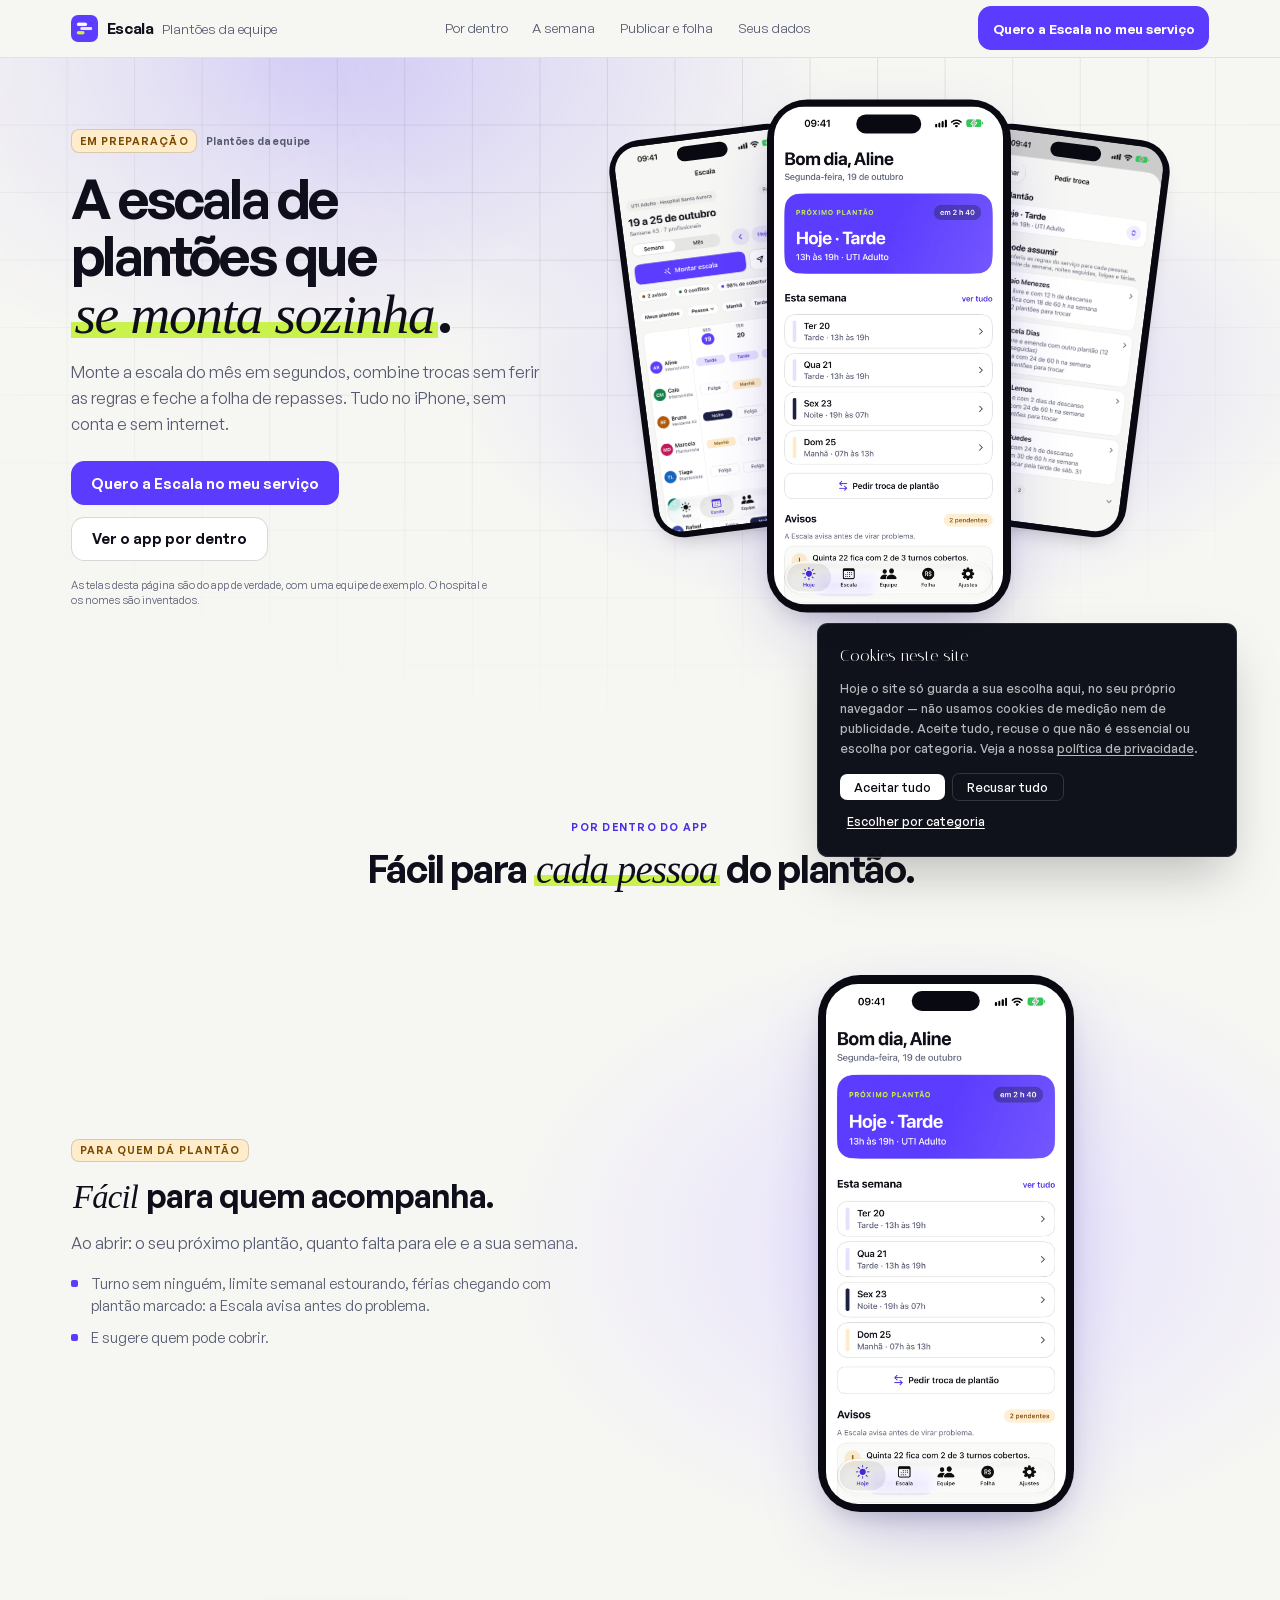
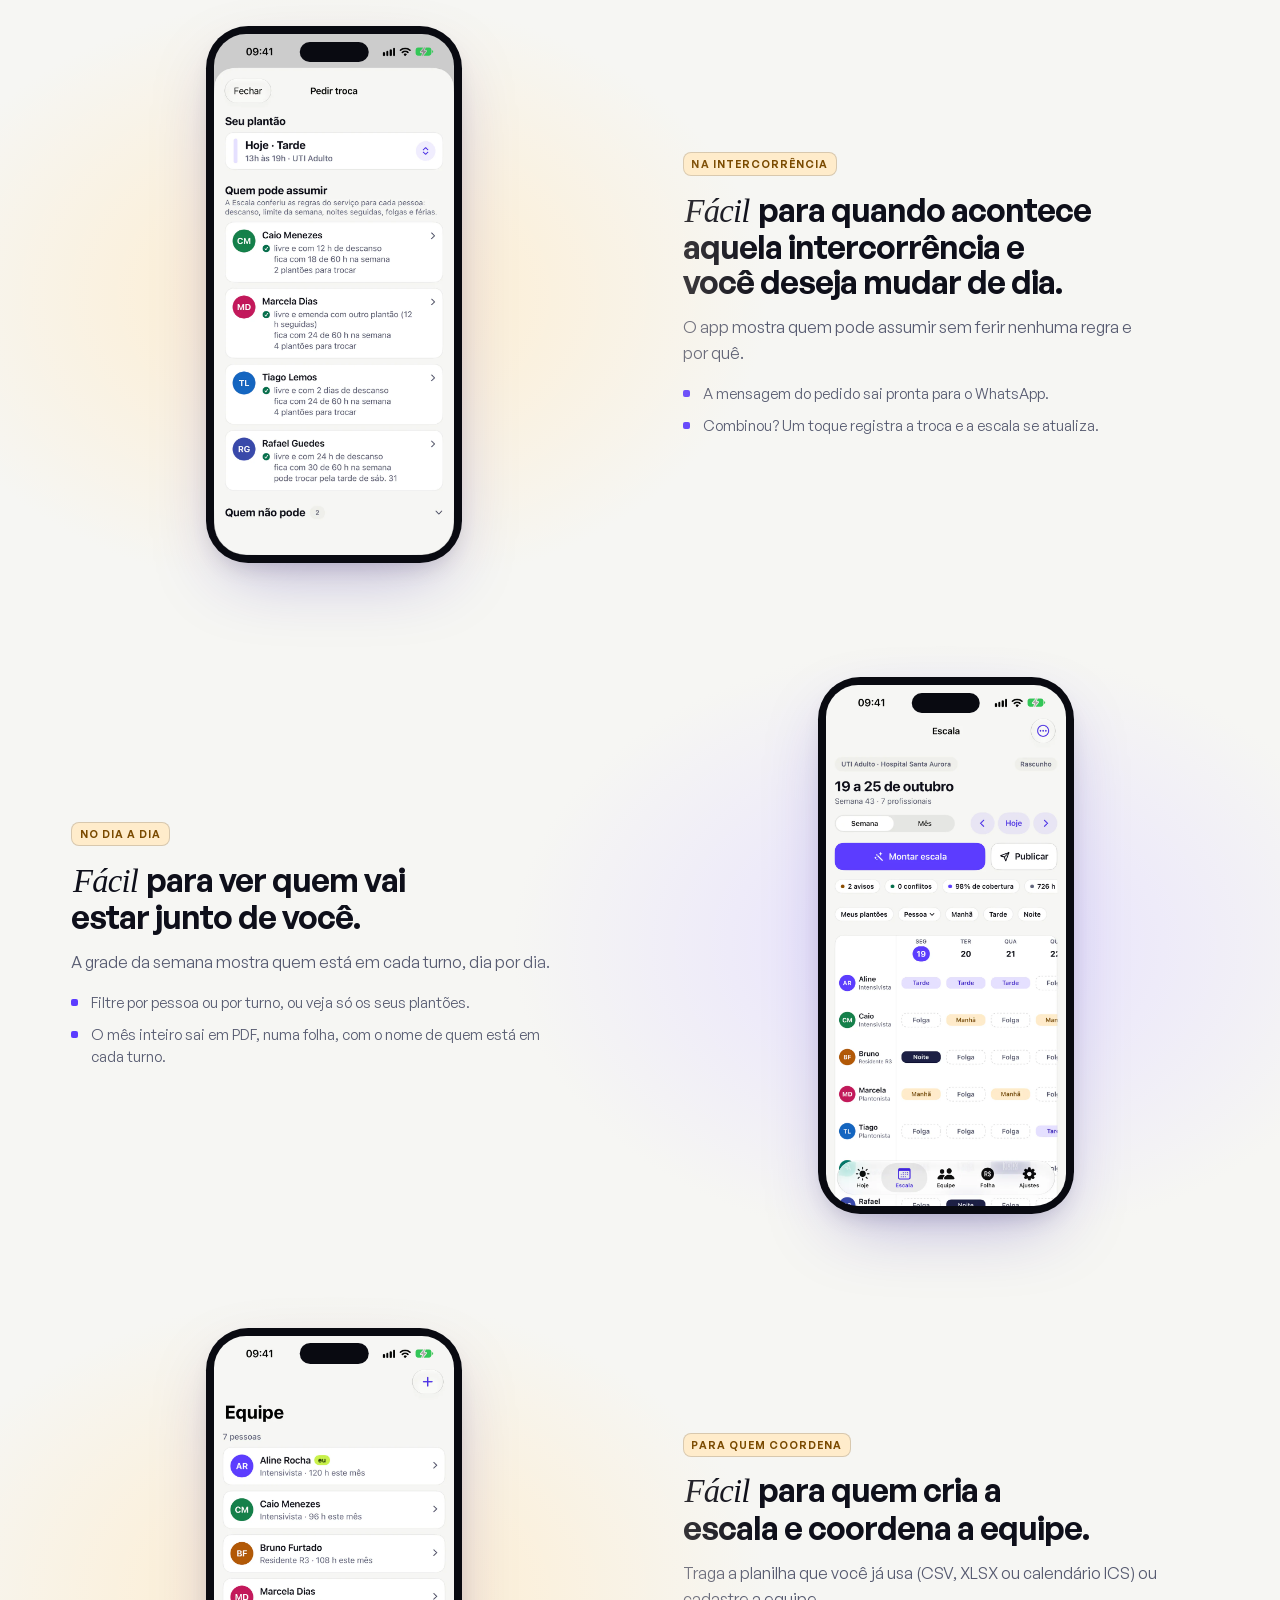
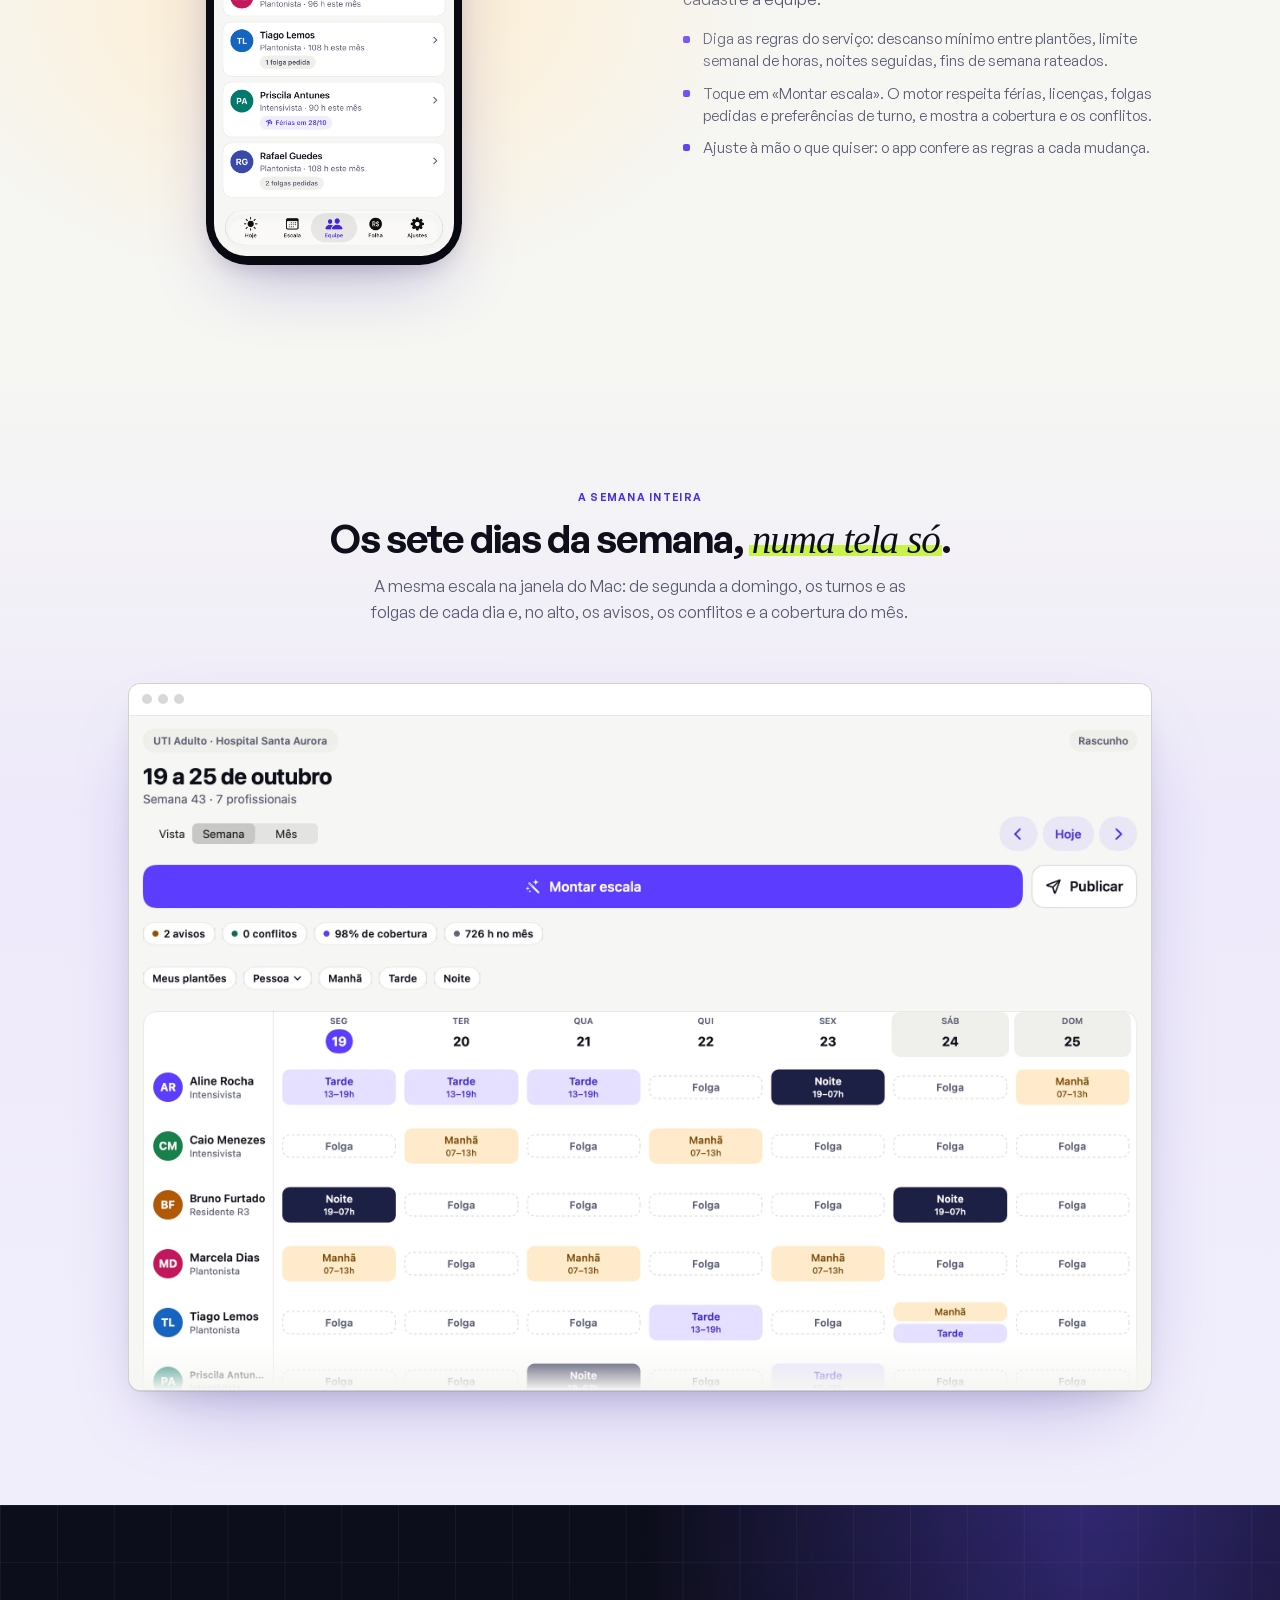
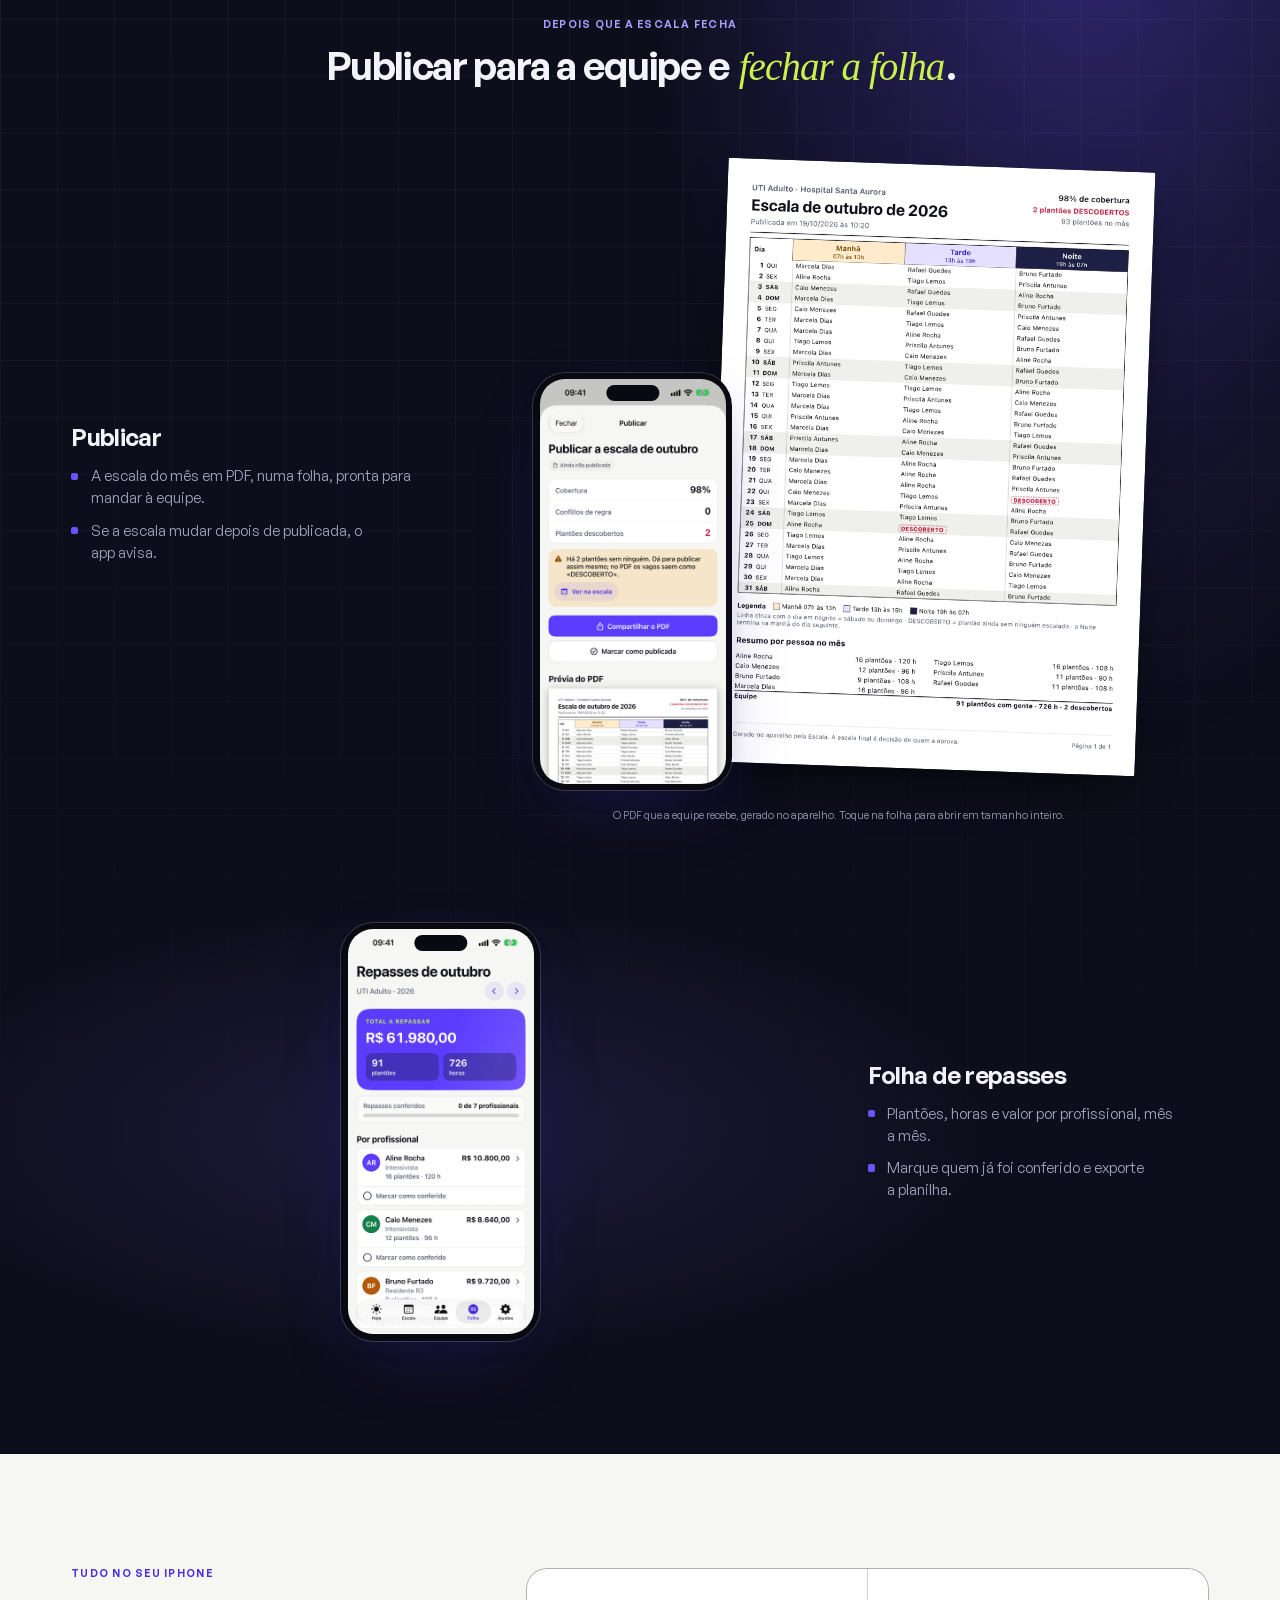
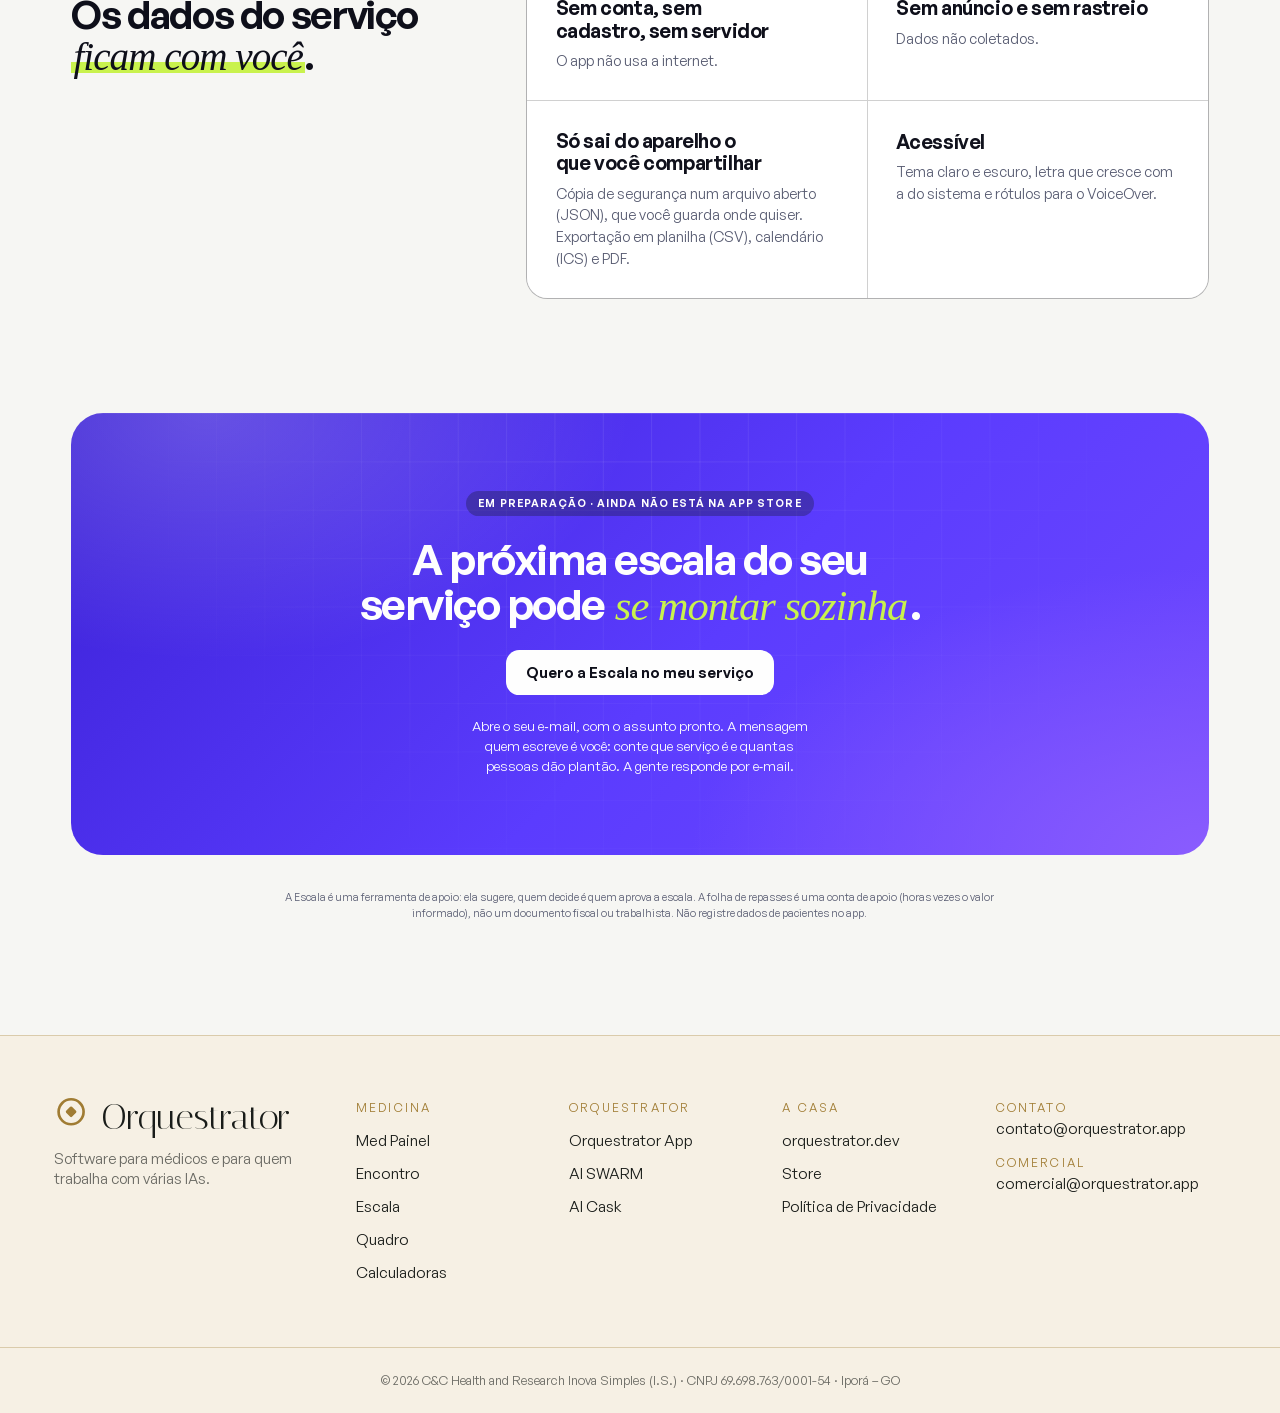
==== index.html @ 0754fa9b "Escala: o rodapé da casa sem o Studies (ordem do dono, 19/11) - O rodapé deste site é o da casa. Em " ====
<!DOCTYPE html><html lang="pt-BR"><head><meta charSet="utf-8"/><meta name="viewport" content="width=device-width, initial-scale=1"/><link rel="preload" href="/_next/static/media/002ad56b38a46c9f-s.p.0f59t7u8y6li6.woff2" as="font" crossorigin="" type="font/woff2"/><link rel="preload" href="/_next/static/media/015286201268d2a6-s.p.0l4wo6bqs1t08.woff2" as="font" crossorigin="" type="font/woff2"/><link rel="preload" href="/_next/static/media/016d87c0cc8b8e03-s.p.0frjw6rbwpb9q.woff2" as="font" crossorigin="" type="font/woff2"/><link rel="preload" href="/_next/static/media/019e33408574e34b-s.p.15c9-flx7omvj.woff2" as="font" crossorigin="" type="font/woff2"/><link rel="preload" href="/_next/static/media/02e550b4c497ffd7-s.p.0_0t1613pgxdo.woff2" as="font" crossorigin="" type="font/woff2"/><link rel="preload" href="/_next/static/media/0384cfd38b99ce4f-s.p.11c-kdd-h5mww.woff2" as="font" crossorigin="" type="font/woff2"/><link rel="preload" href="/_next/static/media/03c0db9b5a4c2c94-s.p.0zgs71~~du8hq.woff2" as="font" crossorigin="" type="font/woff2"/><link rel="preload" href="/_next/static/media/03d0e36c7236607b-s.p.0y95oh9lipnmo.woff2" as="font" crossorigin="" type="font/woff2"/><link rel="preload" href="/_next/static/media/059824b686cd8047-s.p.0s2ldow7b7h7s.woff2" as="font" crossorigin="" type="font/woff2"/><link rel="preload" href="/_next/static/media/0c70f68f8f8a0de0-s.p.16jhs1jc24tr1.woff2" as="font" crossorigin="" type="font/woff2"/><link rel="preload" href="/_next/static/media/114efd192faddb25-s.p.0w9ayaf69b0px.woff2" as="font" crossorigin="" type="font/woff2"/><link rel="preload" href="/_next/static/media/1615dd90058dd472-s.p.0ea7t3jcdhrxv.woff2" as="font" crossorigin="" type="font/woff2"/><link rel="preload" href="/_next/static/media/172c6d7f19452c54-s.p.0swyj9sqf7rvm.woff2" as="font" crossorigin="" type="font/woff2"/><link rel="preload" href="/_next/static/media/17641f5d78f6e900-s.p.13-kge8vfriao.woff2" as="font" crossorigin="" type="font/woff2"/><link rel="preload" href="/_next/static/media/186b494074a89ca8-s.p.0~j1_3a3olz91.woff2" as="font" crossorigin="" type="font/woff2"/><link rel="preload" href="/_next/static/media/18abe14d1590d8ea-s.p.15jy1f6j2cwxb.woff2" as="font" crossorigin="" type="font/woff2"/><link rel="preload" href="/_next/static/media/1903d20155caee42-s.p.078hb-~~~e4u..woff2" as="font" crossorigin="" type="font/woff2"/><link rel="preload" href="/_next/static/media/1943fced1587c24b-s.p.170n8mp7t~vga.woff2" as="font" crossorigin="" type="font/woff2"/><link rel="preload" href="/_next/static/media/1b48ef96a6c7a65c-s.p.0ktphb4l_lcfj.woff2" as="font" crossorigin="" type="font/woff2"/><link rel="preload" href="/_next/static/media/1b8def2d4a8da93e-s.p.0v_0_hk7e7~yp.woff2" as="font" crossorigin="" type="font/woff2"/><link rel="preload" href="/_next/static/media/1ccd044fc4a54a49-s.p.17-tgeuymqxh5.woff2" as="font" crossorigin="" type="font/woff2"/><link rel="preload" href="/_next/static/media/1db2ddb569d52191-s.p.03tbozdp~tgys.woff2" as="font" crossorigin="" type="font/woff2"/><link rel="preload" href="/_next/static/media/1e9d7fbc9ac005c3-s.p.0_dmq5q2vhnid.woff2" as="font" crossorigin="" type="font/woff2"/><link rel="preload" href="/_next/static/media/1f9dadf367424346-s.p.048mod9pcqvnw.woff2" as="font" crossorigin="" type="font/woff2"/><link rel="preload" href="/_next/static/media/2119272d4c96c9c9-s.p.0.lx5qgaer0ct.woff2" as="font" crossorigin="" type="font/woff2"/><link rel="preload" href="/_next/static/media/218f525e9b20ae3e-s.p.014ixqos2.ryc.woff2" as="font" crossorigin="" type="font/woff2"/><link rel="preload" href="/_next/static/media/22d2d81e68feff15-s.p.13j4rasgmsp6e.woff2" as="font" crossorigin="" type="font/woff2"/><link rel="preload" href="/_next/static/media/23c71eb8a6f6169d-s.p.0s.jkum2lcyjv.woff2" as="font" crossorigin="" type="font/woff2"/><link rel="preload" href="/_next/static/media/2571f6eeabbf3907-s.p.0psua3g_q0tf..woff2" as="font" crossorigin="" type="font/woff2"/><link rel="preload" href="/_next/static/media/2742bd55ed4b42b4-s.p.0j3-p-c4z58wc.woff2" as="font" crossorigin="" type="font/woff2"/><link rel="preload" href="/_next/static/media/2815314c7967c94e-s.p.00~guypj.h52f.woff2" as="font" crossorigin="" type="font/woff2"/><link rel="preload" href="/_next/static/media/290a98c49fc544b8-s.p.0szxdfj~32mno.woff2" as="font" crossorigin="" type="font/woff2"/><link rel="preload" href="/_next/static/media/29863229b98b5b0e-s.p.0d8pweo_c5uza.woff2" as="font" crossorigin="" type="font/woff2"/><link rel="preload" href="/_next/static/media/29ae915e262396fb-s.p.0dfw7s_2.owjv.woff2" as="font" crossorigin="" type="font/woff2"/><link rel="preload" href="/_next/static/media/2c053f3774869505-s.p.0-k1_d63lro6r.woff2" as="font" crossorigin="" type="font/woff2"/><link rel="preload" href="/_next/static/media/2e7ac61358eea525-s.p.00s5cagt6wc4q.woff2" as="font" crossorigin="" type="font/woff2"/><link rel="preload" href="/_next/static/media/30101e235752ba5c-s.p.0getib0pu_436.woff2" as="font" crossorigin="" type="font/woff2"/><link rel="preload" href="/_next/static/media/3042c2e1bf6e0b3a-s.p.06eu29w_zl6l..woff2" as="font" crossorigin="" type="font/woff2"/><link rel="preload" href="/_next/static/media/308b966a1f39dbd4-s.p.16cf3gg_auvqp.woff2" as="font" crossorigin="" type="font/woff2"/><link rel="preload" href="/_next/static/media/30b879d734f9dd8e-s.p.0-70ydyhqilor.woff2" as="font" crossorigin="" type="font/woff2"/><link rel="preload" href="/_next/static/media/30bfaf64d8064a6e-s.p.07~mune9gxpey.woff2" as="font" crossorigin="" type="font/woff2"/><link rel="preload" href="/_next/static/media/31bf168104181c41-s.p.08xoca~ukip3-.woff2" as="font" crossorigin="" type="font/woff2"/><link rel="preload" href="/_next/static/media/32bf47ff417e40e6-s.p.07zsh62m0mjal.woff2" as="font" crossorigin="" type="font/woff2"/><link rel="preload" href="/_next/static/media/32d3e9e57264ec6b-s.p.08ocvddxa0k3i.woff2" as="font" crossorigin="" type="font/woff2"/><link rel="preload" href="/_next/static/media/34eb8c341b30770d-s.p.0141frvn8id8e.woff2" as="font" crossorigin="" type="font/woff2"/><link rel="preload" href="/_next/static/media/38324df556f1cbfc-s.p.0xca240w8705d.woff2" as="font" crossorigin="" type="font/woff2"/><link rel="preload" href="/_next/static/media/38d3d755b469d320-s.p.0dk81a7t2l186.woff2" as="font" crossorigin="" type="font/woff2"/><link rel="preload" href="/_next/static/media/38f7094e78698b72-s.p.0m-s2861w5uc-.woff2" as="font" crossorigin="" type="font/woff2"/><link rel="preload" href="/_next/static/media/39b81b413540af58-s.p.0lekvco3k8ve0.woff2" as="font" crossorigin="" type="font/woff2"/><link rel="preload" href="/_next/static/media/39ea45b643d11126-s.p.0~r7ivmm2mcvg.woff2" as="font" crossorigin="" type="font/woff2"/><link rel="preload" href="/_next/static/media/3b002f1e24fde4fe-s.p.0znmwvtv.66iu.woff2" as="font" crossorigin="" type="font/woff2"/><link rel="preload" href="/_next/static/media/3b07cee987576037-s.p.0040bsbx8kml6.woff2" as="font" crossorigin="" type="font/woff2"/><link rel="preload" href="/_next/static/media/3b232dea2eef096a-s.p.13kc8y-cgzok5.woff2" as="font" crossorigin="" type="font/woff2"/><link rel="preload" href="/_next/static/media/3c1539a1e6471691-s.p.0tjgtdnznbyq9.woff2" as="font" crossorigin="" type="font/woff2"/><link rel="preload" href="/_next/static/media/3c796dc6494646dd-s.p.151y816.hctxg.woff2" as="font" crossorigin="" type="font/woff2"/><link rel="preload" href="/_next/static/media/3dc9d37f1e023b5c-s.p.107-ezm2kofo7.woff2" as="font" crossorigin="" type="font/woff2"/><link rel="preload" href="/_next/static/media/41f33cb677fa4a62-s.p.0~87j81d4ys0p.woff2" as="font" crossorigin="" type="font/woff2"/><link rel="preload" href="/_next/static/media/4206bf5f02e55e3e-s.p.02zyt0sou8-iy.woff2" as="font" crossorigin="" type="font/woff2"/><link rel="preload" href="/_next/static/media/4279f63cfb2374d8-s.p.0n4ljy-vbxs-e.woff2" as="font" crossorigin="" type="font/woff2"/><link rel="preload" href="/_next/static/media/43850f28247faf1b-s.p.0.dq458kqa84g.woff2" as="font" crossorigin="" type="font/woff2"/><link rel="preload" href="/_next/static/media/43ad679dc4361f92-s.p.00w2nfn2~ia6~.woff2" as="font" crossorigin="" type="font/woff2"/><link rel="preload" href="/_next/static/media/43d5378de42f63cc-s.p.0ycp3fi3jq_mm.woff2" as="font" crossorigin="" type="font/woff2"/><link rel="preload" href="/_next/static/media/43f91e7f4777335f-s.p.07g1tgvmg9ine.woff2" as="font" crossorigin="" type="font/woff2"/><link rel="preload" href="/_next/static/media/4493b6c988dcc597-s.p.0c~1~gyur2yps.woff2" as="font" crossorigin="" type="font/woff2"/><link rel="preload" href="/_next/static/media/44e19c97da992608-s.p.08o5va35zzzx9.woff2" as="font" crossorigin="" type="font/woff2"/><link rel="preload" href="/_next/static/media/454338c3bf4dc1e7-s.p.15viufso940v~.woff2" as="font" crossorigin="" type="font/woff2"/><link rel="preload" href="/_next/static/media/45f9fd801a720905-s.p.125sq2q5i56h8.woff2" as="font" crossorigin="" type="font/woff2"/><link rel="preload" href="/_next/static/media/4645ea835cc3f7b8-s.p.0dj1my6ttu8ty.woff2" as="font" crossorigin="" type="font/woff2"/><link rel="preload" href="/_next/static/media/47ca01105d385403-s.p.0km24i32.m7pj.woff2" as="font" crossorigin="" type="font/woff2"/><link rel="preload" href="/_next/static/media/4c0a3785cb91fe1f-s.p.0_q~3l0e8crkw.woff2" as="font" crossorigin="" type="font/woff2"/><link rel="preload" href="/_next/static/media/4cb1a9cead03db1c-s.p.0x353o575c_g7.woff2" as="font" crossorigin="" type="font/woff2"/><link rel="preload" href="/_next/static/media/4d8ac7b813979ef2-s.p.0kbhptd9vy1vd.woff2" as="font" crossorigin="" type="font/woff2"/><link rel="preload" href="/_next/static/media/4e82145fb9ff7a17-s.p.117v.dfrhv3ja.woff2" as="font" crossorigin="" type="font/woff2"/><link rel="preload" href="/_next/static/media/4e912a91d27e9498-s.p.0ls885o9_eck6.woff2" as="font" crossorigin="" type="font/woff2"/><link rel="preload" href="/_next/static/media/4eae29a803afd31c-s.p.02gd0ifb6qu1w.woff2" as="font" crossorigin="" type="font/woff2"/><link rel="preload" href="/_next/static/media/5053fba55258321d-s.p.10w.ec_utoj...woff2" as="font" crossorigin="" type="font/woff2"/><link rel="preload" href="/_next/static/media/519e956447734572-s.p.0kk_zpcilsxyr.woff2" as="font" crossorigin="" type="font/woff2"/><link rel="preload" href="/_next/static/media/53f4e35201f5bdba-s.p.0o1qmyj6lhw3s.woff2" as="font" crossorigin="" type="font/woff2"/><link rel="preload" href="/_next/static/media/5429c782079d5828-s.p.10.2gwamig1em.woff2" as="font" crossorigin="" type="font/woff2"/><link rel="preload" href="/_next/static/media/554d7ece9eb1d626-s.p.00ejiy3h0vnz5.woff2" as="font" crossorigin="" type="font/woff2"/><link rel="preload" href="/_next/static/media/55cbd646e20d5a4a-s.p.15hfhpk_yvi1x.woff2" as="font" crossorigin="" type="font/woff2"/><link rel="preload" href="/_next/static/media/56551c7972e3e6a7-s.p.0zokh0ffjfu2f.woff2" as="font" crossorigin="" type="font/woff2"/><link rel="preload" href="/_next/static/media/56977a4d4a99d277-s.p.0b.5jf1w2i6u8.woff2" as="font" crossorigin="" type="font/woff2"/><link rel="preload" href="/_next/static/media/56a6a3a116f6044c-s.p.0b~jmhrk-t0dt.woff2" as="font" crossorigin="" type="font/woff2"/><link rel="preload" href="/_next/static/media/56d1203728e99c8c-s.p.03a5wbj4l-22~.woff2" as="font" crossorigin="" type="font/woff2"/><link rel="preload" href="/_next/static/media/573d0623a59073f8-s.p.0sm~vsuif1.ws.woff2" as="font" crossorigin="" type="font/woff2"/><link rel="preload" href="/_next/static/media/584427a24da92ff9-s.p.03eiudkl6d4sf.woff2" as="font" crossorigin="" type="font/woff2"/><link rel="preload" href="/_next/static/media/5895cc5c1f4e395e-s.p.07tgn0eirg0af.woff2" as="font" crossorigin="" type="font/woff2"/><link rel="preload" href="/_next/static/media/594db5398266c67b-s.p.0qllyycmz3o74.woff2" as="font" crossorigin="" type="font/woff2"/><link rel="preload" href="/_next/static/media/595cb9f999fd773e-s.p.17j6a5pcm30ju.woff2" as="font" crossorigin="" type="font/woff2"/><link rel="preload" href="/_next/static/media/5b1c5a78a9c69923-s.p.15vj~o235.y3w.woff2" as="font" crossorigin="" type="font/woff2"/><link rel="preload" href="/_next/static/media/5bb627cdef88be70-s.p.15ky-5d4rx_85.woff2" as="font" crossorigin="" type="font/woff2"/><link rel="preload" href="/_next/static/media/5bc7a4f67b3b2417-s.p.08gyw9lf3jv.m.woff2" as="font" crossorigin="" type="font/woff2"/><link rel="preload" href="/_next/static/media/5c758e5c750963c1-s.p.13pulpd9wfii8.woff2" as="font" crossorigin="" type="font/woff2"/><link rel="preload" href="/_next/static/media/5c871332aed31bd4-s.p.0p2pjvz522bdc.woff2" as="font" crossorigin="" type="font/woff2"/><link rel="preload" href="/_next/static/media/5e4a79e78aa24b35-s.p.00lgwjqpsw5qx.woff2" as="font" crossorigin="" type="font/woff2"/><link rel="preload" href="/_next/static/media/5f2b8d2cb6088495-s.p.0.zddlow_b4mp.woff2" as="font" crossorigin="" type="font/woff2"/><link rel="preload" href="/_next/static/media/60fe495e93dd70e7-s.p.0b~8x75cm5mi~.woff2" as="font" crossorigin="" type="font/woff2"/><link rel="preload" href="/_next/static/media/6137b8a2a496944a-s.p.13ihouf9v..im.woff2" as="font" crossorigin="" type="font/woff2"/><link rel="preload" href="/_next/static/media/61739b1ce8f94749-s.p.105i-jz_sd0mu.woff2" as="font" crossorigin="" type="font/woff2"/><link rel="preload" href="/_next/static/media/619a2aaac2940701-s.p.0u_141k9520vr.woff2" as="font" crossorigin="" type="font/woff2"/><link rel="preload" href="/_next/static/media/62ff0afd35a51bd1-s.p.171jypacl9_2z.woff2" as="font" crossorigin="" type="font/woff2"/><link rel="preload" href="/_next/static/media/67b0565306d038f3-s.p.0ueiet29ajv6-.woff2" as="font" crossorigin="" type="font/woff2"/><link rel="preload" href="/_next/static/media/682cecb713d2fe79-s.p.0g5kq4_xlqyok.woff2" as="font" crossorigin="" type="font/woff2"/><link rel="preload" href="/_next/static/media/68eb6f6c399b0b08-s.p.0r8hjc~6p2.4n.woff2" as="font" crossorigin="" type="font/woff2"/><link rel="preload" href="/_next/static/media/6b3aea2fa3398619-s.p.0c9nvt9pw6tt4.woff2" as="font" crossorigin="" type="font/woff2"/><link rel="preload" href="/_next/static/media/6ca79aeb6fa5fa85-s.p.09z507-q77.s0.woff2" as="font" crossorigin="" type="font/woff2"/><link rel="preload" href="/_next/static/media/6ccf63dfa134ca34-s.p.0v44440.p30jb.woff2" as="font" crossorigin="" type="font/woff2"/><link rel="preload" href="/_next/static/media/6d834a25593dfa0d-s.p.17shrdmo9rw42.woff2" as="font" crossorigin="" type="font/woff2"/><link rel="preload" href="/_next/static/media/6ee9f0874781a17d-s.p.0fv0_aq1el2ca.woff2" as="font" crossorigin="" type="font/woff2"/><link rel="preload" href="/_next/static/media/7444726f3b492558-s.p.15n2emcfmw3rn.woff2" as="font" crossorigin="" type="font/woff2"/><link rel="preload" href="/_next/static/media/747f555f231561f1-s.p.0sa0zhj6ohpfm.woff2" as="font" crossorigin="" type="font/woff2"/><link rel="preload" href="/_next/static/media/7548fa1ad5faf4f7-s.p.0_.qk4ucm0ow2.woff2" as="font" crossorigin="" type="font/woff2"/><link rel="preload" href="/_next/static/media/762207642c1d657a-s.p.0y01noaew7tbm.woff2" as="font" crossorigin="" type="font/woff2"/><link rel="preload" href="/_next/static/media/7693c8cb3d733a96-s.p.13~1_21-x6uyg.woff2" as="font" crossorigin="" type="font/woff2"/><link rel="preload" href="/_next/static/media/7aedd79ca8c378f4-s.p.07yp.kyz719u0.woff2" as="font" crossorigin="" type="font/woff2"/><link rel="preload" href="/_next/static/media/7b323863dddd6dc5-s.p.0zmyw7ljxp4.u.woff2" as="font" crossorigin="" type="font/woff2"/><link rel="preload" href="/_next/static/media/7c390261414bb517-s.p.17wykb8p3fifa.woff2" as="font" crossorigin="" type="font/woff2"/><link rel="preload" href="/_next/static/media/7c8d94052edc7e71-s.p.0-2-ft_iqd0.0.woff2" as="font" crossorigin="" type="font/woff2"/><link rel="preload" href="/_next/static/media/7cf39da9896e5c8d-s.p.0fsp~440s8ncr.woff2" as="font" crossorigin="" type="font/woff2"/><link rel="preload" href="/_next/static/media/7ed47ed649891e2e-s.p.0mvo83r2xralf.woff2" as="font" crossorigin="" type="font/woff2"/><link rel="preload" href="/_next/static/media/805d6fde63be0378-s.p.0ghlq-xfo_zip.woff2" as="font" crossorigin="" type="font/woff2"/><link rel="preload" href="/_next/static/media/807f09ca03095886-s.p.0s9wbztz6le.n.woff2" as="font" crossorigin="" type="font/woff2"/><link rel="preload" href="/_next/static/media/81a4da8324502a54-s.p.0ut9jyf52w02r.woff2" as="font" crossorigin="" type="font/woff2"/><link rel="preload" href="/_next/static/media/82375b7342c373c4-s.p.0nc5x~sv0iiu1.woff2" as="font" crossorigin="" type="font/woff2"/><link rel="preload" href="/_next/static/media/82b8313c478753e1-s.p.0~x7aduboe87z.woff2" as="font" crossorigin="" type="font/woff2"/><link rel="preload" href="/_next/static/media/842d8ef63e76c168-s.p.0xyj--jksc19h.woff2" as="font" crossorigin="" type="font/woff2"/><link rel="preload" href="/_next/static/media/857ba7bde8bb813f-s.p.0hyjfc2~j3b_i.woff2" as="font" crossorigin="" type="font/woff2"/><link rel="preload" href="/_next/static/media/8631d000b434d536-s.p.0g4x6naic.t3x.woff2" as="font" crossorigin="" type="font/woff2"/><link rel="preload" href="/_next/static/media/870c91f2f7376843-s.p.0zswqusyc6vmq.woff2" as="font" crossorigin="" type="font/woff2"/><link rel="preload" href="/_next/static/media/8732c4c7086bd053-s.p.0jui29e2uqukt.woff2" as="font" crossorigin="" type="font/woff2"/><link rel="preload" href="/_next/static/media/874e051354b1278f-s.p.11b4qsta1mttj.woff2" as="font" crossorigin="" type="font/woff2"/><link rel="preload" href="/_next/static/media/87587daa7ddd0937-s.p.0peymdldxj2w6.woff2" as="font" crossorigin="" type="font/woff2"/><link rel="preload" href="/_next/static/media/89bcdbd88deb22d8-s.p.0g1s6hi2poy-g.woff2" as="font" crossorigin="" type="font/woff2"/><link rel="preload" href="/_next/static/media/8a93e5ea57c0b850-s.p.0gbtc2fzfbvh5.woff2" as="font" crossorigin="" type="font/woff2"/><link rel="preload" href="/_next/static/media/8add48c9e26b96e0-s.p.0aeb6fau06trx.woff2" as="font" crossorigin="" type="font/woff2"/><link rel="preload" href="/_next/static/media/8b896a3b1d451881-s.p.12bog3sx.r6gz.woff2" as="font" crossorigin="" type="font/woff2"/><link rel="preload" href="/_next/static/media/8d85211ead46f024-s.p.0q4u8osz3sx63.woff2" as="font" crossorigin="" type="font/woff2"/><link rel="preload" href="/_next/static/media/8e3ffa9f57182f51-s.p.0qdmne3sg1d0w.woff2" as="font" crossorigin="" type="font/woff2"/><link rel="preload" href="/_next/static/media/90d33ae700474423-s.p.13ya6goi-a2ah.woff2" as="font" crossorigin="" type="font/woff2"/><link rel="preload" href="/_next/static/media/92582803f0a88444-s.p.15-fchnicn4xz.woff2" as="font" crossorigin="" type="font/woff2"/><link rel="preload" href="/_next/static/media/92b80bd9a9d53a69-s.p.16500~_rqnaut.woff2" as="font" crossorigin="" type="font/woff2"/><link rel="preload" href="/_next/static/media/9356059034c240cf-s.p.0.-t~ko24zgh3.woff2" as="font" crossorigin="" type="font/woff2"/><link rel="preload" href="/_next/static/media/9426f7288a7de5a1-s.p.12v81o_1pqu-4.woff2" as="font" crossorigin="" type="font/woff2"/><link rel="preload" href="/_next/static/media/9476014bfb55e021-s.p.04bgm3p-ryneg.woff2" as="font" crossorigin="" type="font/woff2"/><link rel="preload" href="/_next/static/media/94e088df2ff61238-s.p.0rdu4umunrsy_.woff2" as="font" crossorigin="" type="font/woff2"/><link rel="preload" href="/_next/static/media/96034c0eaf2cddc2-s.p.0wm7u274t9u_p.woff2" as="font" crossorigin="" type="font/woff2"/><link rel="preload" href="/_next/static/media/96ea6250e38975ad-s.p.14k_aipd85-ca.woff2" as="font" crossorigin="" type="font/woff2"/><link rel="preload" href="/_next/static/media/97d0d01438052dfd-s.p.0mh9c6~x-alo2.woff2" as="font" crossorigin="" type="font/woff2"/><link rel="preload" href="/_next/static/media/980bafb7a1f18579-s.p.0fwfq.j12atfh.woff2" as="font" crossorigin="" type="font/woff2"/><link rel="preload" href="/_next/static/media/99d29ce3d1628b3b-s.p.12pyb.cw.6gcl.woff2" as="font" crossorigin="" type="font/woff2"/><link rel="preload" href="/_next/static/media/9a3da6489e9fb4a5-s.p.0z4jb0ujxvgof.woff2" as="font" crossorigin="" type="font/woff2"/><link rel="preload" href="/_next/static/media/9a8e98b8a06c04db-s.p.0xmatv2-8~-bm.woff2" as="font" crossorigin="" type="font/woff2"/><link rel="preload" href="/_next/static/media/9a9481c74b617d1a-s.p.0m.m~3_4.s.xx.woff2" as="font" crossorigin="" type="font/woff2"/><link rel="preload" href="/_next/static/media/9b61d96fc8cc3543-s.p.13nb3l48r0h~w.woff2" as="font" crossorigin="" type="font/woff2"/><link rel="preload" href="/_next/static/media/9b677464a43784ab-s.p.09-f3m9t63i~0.woff2" as="font" crossorigin="" type="font/woff2"/><link rel="preload" href="/_next/static/media/9dc1a6fb114b646f-s.p.10m58vnrxp2-n.woff2" as="font" crossorigin="" type="font/woff2"/><link rel="preload" href="/_next/static/media/9e07fbd78ed3ac3e-s.p.04enyzxxxzpll.woff2" as="font" crossorigin="" type="font/woff2"/><link rel="preload" href="/_next/static/media/9e25fab3109d806c-s.p.0531.6iewscjm.woff2" as="font" crossorigin="" type="font/woff2"/><link rel="preload" href="/_next/static/media/9f6564d31fd899d6-s.p.0.hel~ziuzx12.woff2" as="font" crossorigin="" type="font/woff2"/><link rel="preload" href="/_next/static/media/9f80653362e1954a-s.p.053hcdlv~kwvf.woff2" as="font" crossorigin="" type="font/woff2"/><link rel="preload" href="/_next/static/media/9f9a2a49e67cf601-s.p.0lj9zh2v3r_hw.woff2" as="font" crossorigin="" type="font/woff2"/><link rel="preload" href="/_next/static/media/9fd4fe7f39e5f82b-s.p.08ie~rse4mmu1.woff2" as="font" crossorigin="" type="font/woff2"/><link rel="preload" href="/_next/static/media/a0f3e42ac853898b-s.p.0tl7xknmpf9ry.woff2" as="font" crossorigin="" type="font/woff2"/><link rel="preload" href="/_next/static/media/a268090be4c1804e-s.p.06syatoguk5z2.woff2" as="font" crossorigin="" type="font/woff2"/><link rel="preload" href="/_next/static/media/a4f2052e26435510-s.p.0pwkn2iszyoet.woff2" as="font" crossorigin="" type="font/woff2"/><link rel="preload" href="/_next/static/media/a89a8a8acb5e6fba-s.p.0jqtds0oq_8zl.woff2" as="font" crossorigin="" type="font/woff2"/><link rel="preload" href="/_next/static/media/a92268b131973493-s.p.16ktv60edhl-g.woff2" as="font" crossorigin="" type="font/woff2"/><link rel="preload" href="/_next/static/media/a9e3a065b12e9a30-s.p.188_18mg.li0c.woff2" as="font" crossorigin="" type="font/woff2"/><link rel="preload" href="/_next/static/media/b0f04e3ed950ac75-s.p.0tjfraz1v20wv.woff2" as="font" crossorigin="" type="font/woff2"/><link rel="preload" href="/_next/static/media/b2441d1931349016-s.p.0fxwyk-yap9pe.woff2" as="font" crossorigin="" type="font/woff2"/><link rel="preload" href="/_next/static/media/b25b69e3dc6245b5-s.p.0fkz2qlx2c83f.woff2" as="font" crossorigin="" type="font/woff2"/><link rel="preload" href="/_next/static/media/b50dab58f89f21aa-s.p.01fc5l.v0a82l.woff2" as="font" crossorigin="" type="font/woff2"/><link rel="preload" href="/_next/static/media/b7e8caa97b5856b9-s.p.0zsrpjl.g0n._.woff2" as="font" crossorigin="" type="font/woff2"/><link rel="preload" href="/_next/static/media/b9adc121e4baf24e-s.p.0al5c_mc~j4ij.woff2" as="font" crossorigin="" type="font/woff2"/><link rel="preload" href="/_next/static/media/b9bcbcd825e4cb19-s.p.14ikd-012a.x-.woff2" as="font" crossorigin="" type="font/woff2"/><link rel="preload" href="/_next/static/media/bafc09d09cfddb82-s.p.06qn47kda68do.woff2" as="font" crossorigin="" type="font/woff2"/><link rel="preload" href="/_next/static/media/bcbc49057ef6d476-s.p.0m0..98sefbb~.woff2" as="font" crossorigin="" type="font/woff2"/><link rel="preload" href="/_next/static/media/bd277df6cb2c4dca-s.p.147s3xh4e017y.woff2" as="font" crossorigin="" type="font/woff2"/><link rel="preload" href="/_next/static/media/bdf423eef2385c65-s.p.0byd7qbtbrb-m.woff2" as="font" crossorigin="" type="font/woff2"/><link rel="preload" href="/_next/static/media/bf26bb7c57ffc77e-s.p.10jbyc-s~zui3.woff2" as="font" crossorigin="" type="font/woff2"/><link rel="preload" href="/_next/static/media/c03084cb544ba674-s.p.0q1ti2~gkvi6x.woff2" as="font" crossorigin="" type="font/woff2"/><link rel="preload" href="/_next/static/media/c079a35c77cb53f3-s.p.0ule0mvdx0_0f.woff2" as="font" crossorigin="" type="font/woff2"/><link rel="preload" href="/_next/static/media/c1ec24fe94df81b3-s.p.0tfo00hejcqfw.woff2" as="font" crossorigin="" type="font/woff2"/><link rel="preload" href="/_next/static/media/c303aa715ec40fd9-s.p.04ohx5tlpid6b.woff2" as="font" crossorigin="" type="font/woff2"/><link rel="preload" href="/_next/static/media/c37cd8b6b6fbeadc-s.p.0w9_hq4wcx6v5.woff2" as="font" crossorigin="" type="font/woff2"/><link rel="preload" href="/_next/static/media/c5ff3f8ea5a1f0cb-s.p.03773gm8xymp_.woff2" as="font" crossorigin="" type="font/woff2"/><link rel="preload" href="/_next/static/media/c70801b8d8b95519-s.p.08mc~67zal_-7.woff2" as="font" crossorigin="" type="font/woff2"/><link rel="preload" href="/_next/static/media/c7a823edda640ea9-s.p.08ge.2gm_9.ai.woff2" as="font" crossorigin="" type="font/woff2"/><link rel="preload" href="/_next/static/media/c7d48713e88c1ead-s.p.04yek7s_9e.73.woff2" as="font" crossorigin="" type="font/woff2"/><link rel="preload" href="/_next/static/media/cb26989b5e17a4f3-s.p.0~8jb6w3~7om1.woff2" as="font" crossorigin="" type="font/woff2"/><link rel="preload" href="/_next/static/media/cd1a7c545d1cee62-s.p.151tjpr7m6b2m.woff2" as="font" crossorigin="" type="font/woff2"/><link rel="preload" href="/_next/static/media/ce4ab1dbf40a1cb7-s.p.154mdpoqs8c8l.woff2" as="font" crossorigin="" type="font/woff2"/><link rel="preload" href="/_next/static/media/ce9dd0cbe2c054fc-s.p.0pki6fq82sa57.woff2" as="font" crossorigin="" type="font/woff2"/><link rel="preload" href="/_next/static/media/d0029609c371c61b-s.p.0zs02_brw1qt0.woff2" as="font" crossorigin="" type="font/woff2"/><link rel="preload" href="/_next/static/media/d054ca779017fe68-s.p.0h_nsvriro9re.woff2" as="font" crossorigin="" type="font/woff2"/><link rel="preload" href="/_next/static/media/d075207d1583de4f-s.p.15pz_4uf5yyqe.woff2" as="font" crossorigin="" type="font/woff2"/><link rel="preload" href="/_next/static/media/d07afc21ce36afe2-s.p.0qvvrw8qrem~e.woff2" as="font" crossorigin="" type="font/woff2"/><link rel="preload" href="/_next/static/media/d12a7f22dbffd084-s.p.0p58ebg_ic8c3.woff2" as="font" crossorigin="" type="font/woff2"/><link rel="preload" href="/_next/static/media/d2e1f04e17ad2e56-s.p.0y1r__enx86jz.woff2" as="font" crossorigin="" type="font/woff2"/><link rel="preload" href="/_next/static/media/d7d5a215473de3c0-s.p.0.9-t3nbz~spm.woff2" as="font" crossorigin="" type="font/woff2"/><link rel="preload" href="/_next/static/media/d7eac4366807be0e-s.p.094u66l5n0j3s.woff2" as="font" crossorigin="" type="font/woff2"/><link rel="preload" href="/_next/static/media/dac86c95ff4aead2-s.p.0465c7pyy7.vg.woff2" as="font" crossorigin="" type="font/woff2"/><link rel="preload" href="/_next/static/media/dc4bd4eacb24aa2d-s.p.0q4~wsryvh7a..woff2" as="font" crossorigin="" type="font/woff2"/><link rel="preload" href="/_next/static/media/dd21867e41ab4f1f-s.p.0t.c1-4-ttnog.woff2" as="font" crossorigin="" type="font/woff2"/><link rel="preload" href="/_next/static/media/dda055bf91d2b565-s.p.0u0jyhajnjmva.woff2" as="font" crossorigin="" type="font/woff2"/><link rel="preload" href="/_next/static/media/dde7fdb4226bd5dd-s.p.0us4467052uqb.woff2" as="font" crossorigin="" type="font/woff2"/><link rel="preload" href="/_next/static/media/ddf08f3eeca797cf-s.p.0kmk3i.h3goug.woff2" as="font" crossorigin="" type="font/woff2"/><link rel="preload" href="/_next/static/media/dea0d7ae0ae1f578-s.p.0_ry4f75s6e.6.woff2" as="font" crossorigin="" type="font/woff2"/><link rel="preload" href="/_next/static/media/dfbc3a2b1516b7fd-s.p.0jj-w8_ara-_d.woff2" as="font" crossorigin="" type="font/woff2"/><link rel="preload" href="/_next/static/media/e06f53ba4281f774-s.p.0sgfnmz-9~~aw.woff2" as="font" crossorigin="" type="font/woff2"/><link rel="preload" href="/_next/static/media/e321acce0cab0cbc-s.p.0.ad-orbgn48f.woff2" as="font" crossorigin="" type="font/woff2"/><link rel="preload" href="/_next/static/media/e3aed36624c02265-s.p.09qj3fuplqi2x.woff2" as="font" crossorigin="" type="font/woff2"/><link rel="preload" href="/_next/static/media/e4bf00cfb41b665c-s.p.0wl7n6qdw1gtv.woff2" as="font" crossorigin="" type="font/woff2"/><link rel="preload" href="/_next/static/media/e5284a72a5981f09-s.p.0tp8jq14mvijy.woff2" as="font" crossorigin="" type="font/woff2"/><link rel="preload" href="/_next/static/media/e5de6cb0c65cc15d-s.p.073eb57uo_821.woff2" as="font" crossorigin="" type="font/woff2"/><link rel="preload" href="/_next/static/media/e64b1d261998b4cc-s.p.0juctd38vyk69.woff2" as="font" crossorigin="" type="font/woff2"/><link rel="preload" href="/_next/static/media/e685c32c8148a491-s.p.0__rtisxb59~~.woff2" as="font" crossorigin="" type="font/woff2"/><link rel="preload" href="/_next/static/media/e82ac1d5f09997f9-s.p.0pe2n-~7tp_dl.woff2" as="font" crossorigin="" type="font/woff2"/><link rel="preload" href="/_next/static/media/e86fe9b2637405b9-s.p.176e~holqi.94.woff2" as="font" crossorigin="" type="font/woff2"/><link rel="preload" href="/_next/static/media/e8f95da2fa2d9dd1-s.p.0~v2cd4pznie4.woff2" as="font" crossorigin="" type="font/woff2"/><link rel="preload" href="/_next/static/media/ec58d653480dc208-s.p.0ytulpwtort5s.woff2" as="font" crossorigin="" type="font/woff2"/><link rel="preload" href="/_next/static/media/eca16ad2fce9f93d-s.p.0mjoo56y-_3-h.woff2" as="font" crossorigin="" type="font/woff2"/><link rel="preload" href="/_next/static/media/eee6eef1155e635b-s.p.0-pt3ybw9dh8o.woff2" as="font" crossorigin="" type="font/woff2"/><link rel="preload" href="/_next/static/media/ef40981ccf68eb44-s.p.0q5zpmovloh.p.woff2" as="font" crossorigin="" type="font/woff2"/><link rel="preload" href="/_next/static/media/ef5f53497b689223-s.p.0rv7qmeoc~btu.woff2" as="font" crossorigin="" type="font/woff2"/><link rel="preload" href="/_next/static/media/ef68e223cd43c0f4-s.p.09w5dq8j0z-4t.woff2" as="font" crossorigin="" type="font/woff2"/><link rel="preload" href="/_next/static/media/ef7a6029f9548b9c-s.p.0y6j9g-w9m0lb.woff2" as="font" crossorigin="" type="font/woff2"/><link rel="preload" href="/_next/static/media/f0a2b94c7d42818b-s.p.0__o2ee2.orqg.woff2" as="font" crossorigin="" type="font/woff2"/><link rel="preload" href="/_next/static/media/f30c9196712102cc-s.p.0j2ztzdl83ald.woff2" as="font" crossorigin="" type="font/woff2"/><link rel="preload" href="/_next/static/media/f36a9c7f42fa9d0d-s.p.011~t8h6ilewy.woff2" as="font" crossorigin="" type="font/woff2"/><link rel="preload" href="/_next/static/media/f5fcd0b48edce128-s.p.106j00-foc-8u.woff2" as="font" crossorigin="" type="font/woff2"/><link rel="preload" href="/_next/static/media/f67e7276c713a8e0-s.p.0qxrv0cp7ril-.woff2" as="font" crossorigin="" type="font/woff2"/><link rel="preload" href="/_next/static/media/f6c0a9a9096c63e1-s.p.0q9q7j8r1ztm7.woff2" as="font" crossorigin="" type="font/woff2"/><link rel="preload" href="/_next/static/media/f7966e4287f8974e-s.p.0kdu7s6afhes1.woff2" as="font" crossorigin="" type="font/woff2"/><link rel="preload" href="/_next/static/media/f8f25daefdd6d19c-s.p.0gxkacjo.ve9n.woff2" as="font" crossorigin="" type="font/woff2"/><link rel="preload" href="/_next/static/media/f973c59a19b76618-s.p.0t33dk-yewpef.woff2" as="font" crossorigin="" type="font/woff2"/><link rel="preload" href="/_next/static/media/fc3cd590f283e435-s.p.0-wuujs2sy5e0.woff2" as="font" crossorigin="" type="font/woff2"/><link rel="preload" href="/_next/static/media/ff242c040326fbc1-s.p.0vahgc_-2xsv7.woff2" as="font" crossorigin="" type="font/woff2"/><link rel="preload" href="/_next/static/media/ff2552049477c49c-s.p.09dtoo1awnf1_.woff2" as="font" crossorigin="" type="font/woff2"/><link rel="preload" href="/_next/static/media/ffb6d03f9c0a2d7d-s.p.0.52jibsvs0ta.woff2" as="font" crossorigin="" type="font/woff2"/><link rel="preload" as="image" href="/assets/escala/telas/iphone-escala.webp"/><link rel="preload" as="image" href="/assets/escala/telas/iphone-troca.webp"/><link rel="preload" as="image" href="/assets/escala/telas/iphone-hoje.webp"/><link rel="stylesheet" href="/_next/static/chunks/0uh4jh~r38_xe.css" data-precedence="next"/><link rel="stylesheet" href="/_next/static/chunks/06d7qz5~d7o9e.css" data-precedence="next"/><link rel="stylesheet" href="/_next/static/chunks/0n-2mhrmmgpm_.css" data-precedence="next"/><link rel="preload" as="script" fetchPriority="low" href="/_next/static/chunks/0lxjt0z1xo4w2.js"/><script src="/_next/static/chunks/0pqt~8bl3ukh4.js" async=""></script><script src="/_next/static/chunks/0~ioobwaegd50.js" async=""></script><script src="/_next/static/chunks/0by26_fgpwr7x.js" async=""></script><script src="/_next/static/chunks/turbopack-0xw6i3io~1o.i.js" async=""></script><script src="/_next/static/chunks/0q6l.tbm7fuh8.js" async=""></script><script src="/_next/static/chunks/0d3shmwh5_nmn.js" async=""></script><script src="/_next/static/chunks/0_vyrxswsrs.s.js" async=""></script><script src="/_next/static/chunks/149d9~38l7e.f.js" async=""></script><script src="/_next/static/chunks/1758jw3n8nz2o.js" async=""></script><script src="/_next/static/chunks/0evu7oynmv2ne.js" async=""></script><link rel="preload" href="/fonts/general-sans.css" as="style"/><meta name="next-size-adjust" content=""/><meta name="theme-color" content="#f6f6f3"/><title>Escala: a escala de plantões que se monta sozinha (em preparação)</title><meta name="description" content="Em preparação: o app que monta a escala de plantões do mês com as regras do serviço, mostra quem pode assumir uma troca e fecha a folha de repasses. Tudo no iPhone, sem conta e sem internet."/><meta name="application-name" content="Escala"/><meta name="author" content="Orquestrator"/><link rel="manifest" href="/manifest.webmanifest"/><meta name="creator" content="Orquestrator"/><meta name="publisher" content="Orquestrator"/><meta name="robots" content="index, follow"/><link rel="canonical" href="https://escala.orquestrator.ai/"/><meta property="og:title" content="Escala: a escala de plantões que se monta sozinha (em preparação)"/><meta property="og:description" content="Em preparação: o app que monta a escala de plantões do mês com as regras do serviço, mostra quem pode assumir uma troca e fecha a folha de repasses. Tudo no iPhone, sem conta e sem internet."/><meta property="og:url" content="https://escala.orquestrator.ai/"/><meta property="og:site_name" content="Escala · Orquestrator"/><meta property="og:locale" content="pt_BR"/><meta property="og:image" content="https://escala.orquestrator.ai/assets/partilha/partilha-escala.png"/><meta property="og:image:type" content="image/png"/><meta property="og:image:width" content="1200"/><meta property="og:image:height" content="630"/><meta property="og:image:alt" content="Duas telas do app Escala num iPhone, a semana da equipe e o seu dia, e a frase: A escala de plantões que se monta sozinha."/><meta property="og:type" content="website"/><meta name="twitter:card" content="summary_large_image"/><meta name="twitter:title" content="Escala: a escala de plantões que se monta sozinha (em preparação)"/><meta name="twitter:description" content="Em preparação: o app que monta a escala de plantões do mês com as regras do serviço, mostra quem pode assumir uma troca e fecha a folha de repasses. Tudo no iPhone, sem conta e sem internet."/><meta name="twitter:image" content="https://escala.orquestrator.ai/assets/partilha/partilha-escala.png"/><link rel="icon" href="/favicon.ico?favicon.0u-0kt6oo4~.o.ico" sizes="48x48" type="image/x-icon"/><link rel="icon" href="/icon.svg?icon.0.9m4oyebzbjk.svg" sizes="any" type="image/svg+xml"/><link rel="apple-touch-icon" href="/apple-icon.png?apple-icon.002p5khz4tq2v.png" sizes="180x180" type="image/png"/><link rel="stylesheet" href="/fonts/general-sans.css"/><script>if (location.protocol === "file:") { document.addEventListener("DOMContentLoaded", function () { document.body.innerHTML = '<div style="min-height:100vh;display:flex;flex-direction:column;align-items:center;justify-content:center;gap:1.2rem;background:#04060f;color:#fff;text-align:center;padding:2rem;font-family:Georgia,serif"><div style="font-size:2.4rem;line-height:1.1">O cinema n\u00e3o abre por aqui.</div><div style="max-width:34rem;font-family:system-ui,sans-serif;font-size:1rem;line-height:1.5;opacity:.75">Abrir o index.html com dois cliques (file://) quebra as rotas do site.<br/><br/>Volte \u00e0 pasta e d\u00ea dois cliques em <b style=\'color:#fff\'>\u201cABRIR O SITE.command\u201d</b> \u2014 o navegador abre sozinho no endere\u00e7o certo.<br/><span style=\'opacity:.6\'>(na primeira vez: clique direito \u2192 Abrir)</span></div></div>'; }); }</script><script src="/_next/static/chunks/03~yq9q893hmn.js" noModule=""></script></head><body class="zen_kaku_gothic_new_5681c457-module__sMDITG__variable marck_script_61fc120c-module__wzHLHG__variable italiana_525a09a8-module__SGugnq__variable"><div hidden=""><!--$--><!--/$--></div><script type="application/ld+json">{"@context":"https://schema.org","@graph":[{"@type":"Organization","@id":"https://escala.orquestrator.ai/#organization","name":"Orquestrator","legalName":"C&C Health and Research Inova Simples (I.S.)","taxID":"69.698.763/0001-54","email":"contato@orquestrator.app","url":"https://escala.orquestrator.ai","logo":"https://escala.orquestrator.ai/icon","address":{"@type":"PostalAddress","streetAddress":"Av. Goiás, 851, Qd. 75, Lt. 772, Sala 01","addressLocality":"Iporá","addressRegion":"GO","postalCode":"76200-015","addressCountry":"BR"}},{"@type":"WebSite","@id":"https://escala.orquestrator.ai/#website","name":"Orquestrator","description":"Orquestrator builds software for physicians: Med Painel, a side panel that pastes phrases, prescriptions and documents wherever the cursor is; residency platforms that cite their sources; and one brain orchestrating a fleet of AIs. The clinical decision always stays with the physician.","url":"https://escala.orquestrator.ai","publisher":{"@id":"https://escala.orquestrator.ai/#organization"}}]}</script><div class="scroll-layout"><div class="scroll-layout-content"><!--$!--><template data-dgst="BAILOUT_TO_CLIENT_SIDE_RENDERING"></template><!--/$--><div lang="pt-BR" class="es-moldura min-h-[100svh] overflow-x-clip bg-[var(--es-fundo)] font-[family-name:var(--font-es-sans)] font-normal text-[var(--es-tinta)]"><a href="#conteudo" class="sr-only focus:not-sr-only focus:fixed focus:left-[1rem] focus:top-[4.6rem] focus:z-[200] focus:rounded-[var(--es-raio-botao)] focus:bg-[var(--es-tinta)] focus:px-[1rem] focus:py-[0.6rem] focus:text-[var(--es-fundo)]">Pular para o conteúdo</a><header class="sticky top-0 z-50 border-b border-[var(--es-fio)] bg-[var(--es-vidro)] backdrop-blur-md px-[var(--es-margem)]"><div class="mx-auto w-full max-w-[80rem] flex h-[3.5rem] items-center justify-between gap-[1rem] min-[40.0625rem]:h-[4rem]"><a href="#topo" aria-label="Escala, Plantões da equipe: voltar ao começo da página" class="flex min-h-[var(--es-alvo-cabeca)] items-center gap-[0.6rem] rounded-[0.5rem] text-[var(--es-tinta)] no-underline focus-visible:outline-2 focus-visible:outline-offset-2 focus-visible:outline-[var(--es-foco)]"><img alt="" loading="lazy" width="192" height="192" decoding="async" data-nimg="1" class="h-[1.9rem] w-[1.9rem] rounded-[0.5rem]" style="color:transparent" src="/assets/escala/telas/icone.webp"/><span class="text-[1.08rem] font-[650] leading-none tracking-[-0.02em]">Escala</span><span class="hidden text-[length:var(--es-letra-miuda)] leading-none text-[var(--es-suave)] min-[40.0625rem]:inline">Plantões da equipe</span></a><nav aria-label="Escala" class="hidden min-[64.0625rem]:block"><ul class="m-0 flex list-none items-center gap-[1.75rem] p-0"><li><a href="#por-dentro" class="inline-flex min-h-[var(--es-alvo-cabeca)] items-center rounded-[0.3rem] text-[length:var(--es-letra-miuda)] text-[var(--es-suave)] no-underline focus-visible:outline-2 focus-visible:outline-offset-2 focus-visible:outline-[var(--es-foco)]">Por dentro</a></li><li><a href="#semana" class="inline-flex min-h-[var(--es-alvo-cabeca)] items-center rounded-[0.3rem] text-[length:var(--es-letra-miuda)] text-[var(--es-suave)] no-underline focus-visible:outline-2 focus-visible:outline-offset-2 focus-visible:outline-[var(--es-foco)]">A semana</a></li><li><a href="#depois" class="inline-flex min-h-[var(--es-alvo-cabeca)] items-center rounded-[0.3rem] text-[length:var(--es-letra-miuda)] text-[var(--es-suave)] no-underline focus-visible:outline-2 focus-visible:outline-offset-2 focus-visible:outline-[var(--es-foco)]">Publicar e folha</a></li><li><a href="#no-aparelho" class="inline-flex min-h-[var(--es-alvo-cabeca)] items-center rounded-[0.3rem] text-[length:var(--es-letra-miuda)] text-[var(--es-suave)] no-underline focus-visible:outline-2 focus-visible:outline-offset-2 focus-visible:outline-[var(--es-foco)]">Seus dados</a></li></ul></nav><a href="mailto:comercial@orquestrator.app?subject=Quero%20a%20Escala%20no%20meu%20servi%C3%A7o" aria-label="Quero a Escala no meu serviço (abre o seu e-mail, com o assunto pronto)" class="inline-flex min-h-[var(--es-alvo-cabeca)] items-center rounded-[var(--es-raio-botao)] bg-[var(--es-violeta)] px-[1rem] text-[length:var(--es-letra-miuda)] font-semibold leading-none text-[var(--es-sobre-violeta)] no-underline focus-visible:outline-2 focus-visible:outline-offset-2 focus-visible:outline-[var(--es-foco)]"><span class="min-[40.0625rem]:hidden">Quero a Escala</span><span class="hidden min-[40.0625rem]:inline">Quero a Escala no meu serviço</span></a></div></header><main id="conteudo"><section id="topo" aria-labelledby="escala-titulo" class="relative overflow-x-clip px-[var(--es-margem)] py-[var(--es-espaco-secao)] scroll-mt-[4rem] pb-[4rem] pt-[2.25rem] min-[40.0625rem]:pb-[5rem] min-[40.0625rem]:pt-[3rem]"><span aria-hidden="true" class="pointer-events-none absolute inset-x-0 top-0 h-[51rem] [background:var(--es-pagina)] [mask-image:var(--es-mascara-pagina)]"></span><div class="mx-auto w-full max-w-[80rem] relative grid items-center gap-y-[2.75rem] min-[40.0625rem]:grid-cols-[minmax(0,1fr)_minmax(0,29rem)] min-[40.0625rem]:gap-x-[1.5rem] min-[64.0625rem]:grid-cols-[minmax(0,33rem)_minmax(0,1fr)] min-[64.0625rem]:gap-x-[2rem]"><div class="grid content-start gap-[1.2rem]"><p class="m-0 flex flex-wrap items-center gap-[0.6rem]"><span class="w-fit rounded-[var(--es-raio-chip)] border border-[var(--es-fio-2)] bg-[var(--es-manha)] px-[0.55rem] py-[0.4rem] text-[length:var(--es-rotulo)] font-[650] uppercase leading-none tracking-[0.1em] text-[var(--es-manha-texto)]">Em preparação</span><span class="text-[length:var(--es-rotulo)] font-[650] leading-none text-[var(--es-suave)]">Plantões da equipe</span></p><h1 id="escala-titulo" style="font-family:var(--font-es-sans);font-weight:650" class="m-0 text-[1.9rem] leading-[1.02] tracking-[-0.05em] text-[var(--es-tinta)] min-[40.0625rem]:text-[3.1rem] min-[64.0625rem]:text-[3.9rem] text-balance">A escala de plantões que <em class="relative isolate inline-block px-[0.06em] font-[family-name:var(--font-es-serifa)] font-normal italic tracking-[-0.025em] ">se monta sozinha<span aria-hidden="true" class="pointer-events-none absolute origin-left inset-0 -z-10 [background:var(--es-marca-titulo)] " style="transform:scaleX(0);visibility:hidden"></span></em>.</h1><p class="m-0 max-w-[36rem] text-pretty text-[length:var(--es-letra-texto)] font-normal leading-[1.6] text-[var(--es-suave)] min-[64.0625rem]:text-[length:var(--es-letra-texto-g)]">Monte a escala do mês em segundos, combine trocas sem ferir as regras e feche a folha de repasses. Tudo no iPhone, sem conta e sem internet.</p><p class="m-0 mt-[0.4rem] flex flex-wrap items-center gap-[0.8rem]"><a href="mailto:comercial@orquestrator.app?subject=Quero%20a%20Escala%20no%20meu%20servi%C3%A7o" aria-label="Quero a Escala no meu serviço (abre o seu e-mail, com o assunto pronto)" class="inline-flex min-h-[var(--es-alvo)] items-center justify-center rounded-[var(--es-raio-botao)] px-[1.4rem] text-center text-[length:var(--es-letra-botao)] font-semibold leading-[1.15] no-underline focus-visible:outline-2 focus-visible:outline-offset-2 focus-visible:outline-[var(--es-foco)] bg-[var(--es-violeta)] text-[var(--es-sobre-violeta)]">Quero a Escala no meu serviço</a><a href="#por-dentro" class="inline-flex min-h-[var(--es-alvo)] items-center justify-center rounded-[var(--es-raio-botao)] px-[1.4rem] text-center text-[length:var(--es-letra-botao)] font-semibold leading-[1.15] no-underline focus-visible:outline-2 focus-visible:outline-offset-2 focus-visible:outline-[var(--es-foco)] border border-[var(--es-fio-2)] bg-[var(--es-papel)] text-[var(--es-tinta)]">Ver o app por dentro</a></p><p class="m-0 max-w-[30rem] text-[length:var(--es-rotulo)] font-normal leading-[1.45] text-[var(--es-suave)]">As telas desta página são do app de verdade, com uma equipe de exemplo. O hospital e os nomes são inventados.</p></div><div role="img" aria-label="Três telas do app Escala: a semana da equipe, o seu dia e o pedido de troca." class="relative mx-auto flex h-[var(--trio-alto)] w-full items-start justify-center [--trio-abre:6.9rem] [--trio-alto:24.75rem] [--trio-centro:11.2rem] [--trio-lado:8.6rem] min-[40.0625rem]:[--trio-abre:8.3rem] min-[40.0625rem]:[--trio-alto:29.75rem] min-[40.0625rem]:[--trio-centro:13.5rem] min-[40.0625rem]:[--trio-lado:10.4rem] min-[64.0625rem]:[--trio-abre:11.3rem] min-[64.0625rem]:[--trio-alto:37.75rem] min-[64.0625rem]:[--trio-centro:17.2rem] min-[64.0625rem]:[--trio-lado:13.4rem]"><span aria-hidden="true" class="pointer-events-none absolute left-1/2 top-[4%] h-[92%] w-[135%] -translate-x-1/2 [background:var(--es-clarao)]"></span><div class="absolute top-0 w-[var(--trio-lado)]" style="transform:translateX(calc(var(--trio-abre) * -1)) translateY(2.2rem) rotate(-7deg)"><div class="relative w-full rounded-[var(--es-corpo-raio)] bg-[var(--es-grafite)] p-[var(--es-corpo-borda)] shadow-[var(--es-sombra-aparelho-leve)] "><div class="relative aspect-[840/1825] w-full overflow-hidden rounded-[var(--es-tela-raio)] bg-[var(--es-papel)]"><img alt="" width="840" height="1825" decoding="async" data-nimg="1" class="block h-full w-full object-cover" style="color:transparent" src="/assets/escala/telas/iphone-escala.webp"/><span aria-hidden="true" class="absolute left-1/2 top-[1.45%] h-[3.9%] w-[28.6%] -translate-x-1/2 rounded-full bg-[var(--es-grafite)]"></span></div></div></div><div class="absolute top-0 w-[var(--trio-lado)]" style="transform:translateX(calc(var(--trio-abre) * 1)) translateY(2.2rem) rotate(7deg)"><div class="relative w-full rounded-[var(--es-corpo-raio)] bg-[var(--es-grafite)] p-[var(--es-corpo-borda)] shadow-[var(--es-sombra-aparelho-leve)] "><div class="relative aspect-[840/1825] w-full overflow-hidden rounded-[var(--es-tela-raio)] bg-[var(--es-papel)]"><img alt="" width="840" height="1825" decoding="async" data-nimg="1" class="block h-full w-full object-cover" style="color:transparent" src="/assets/escala/telas/iphone-troca.webp"/><span aria-hidden="true" class="absolute left-1/2 top-[1.45%] h-[3.9%] w-[28.6%] -translate-x-1/2 rounded-full bg-[var(--es-grafite)]"></span></div></div></div><div class="relative w-[var(--trio-centro)]" style="transform:translateY(0rem)"><div class="relative w-full rounded-[var(--es-corpo-raio)] bg-[var(--es-grafite)] p-[var(--es-corpo-borda)] shadow-[var(--es-sombra-aparelho)] "><div class="relative aspect-[840/1825] w-full overflow-hidden rounded-[var(--es-tela-raio)] bg-[var(--es-papel)]"><img alt="" width="840" height="1825" decoding="async" data-nimg="1" class="block h-full w-full object-cover" style="color:transparent" src="/assets/escala/telas/iphone-hoje.webp"/><span aria-hidden="true" class="absolute left-1/2 top-[1.45%] h-[3.9%] w-[28.6%] -translate-x-1/2 rounded-full bg-[var(--es-grafite)]"></span></div></div></div></div></div></section><section id="por-dentro" aria-labelledby="passeio-titulo" class="relative overflow-x-clip px-[var(--es-margem)] py-[var(--es-espaco-secao)] scroll-mt-[4rem]"><div class="mx-auto w-full max-w-[80rem]"><div class="es-chegada mx-auto grid max-w-[46rem] justify-items-center gap-[1rem] text-center" style="opacity:1;transform:none"><p class="m-0 text-[length:var(--es-rotulo)] font-[650] uppercase leading-none tracking-[0.12em] text-[var(--es-violeta-texto)] ">Por dentro do app</p><h2 id="passeio-titulo" style="font-family:var(--font-es-sans);font-weight:650" class="m-0 text-balance text-[1.55rem] leading-[1.05] tracking-[-0.035em] text-[var(--es-tinta)] min-[40.0625rem]:text-[2.2rem] min-[64.0625rem]:text-[2.75rem]">Fácil para <em class="relative isolate inline-block px-[0.06em] font-[family-name:var(--font-es-serifa)] font-normal italic tracking-[-0.025em] ">cada pessoa<span aria-hidden="true" class="pointer-events-none absolute origin-left inset-0 -z-10 [background:var(--es-marca-titulo)] " style="transform:scaleX(0);visibility:hidden"></span></em> do plantão.</h2></div><div class="mt-[4.5rem] grid gap-y-[6rem] min-[64.0625rem]:mt-[6rem] min-[64.0625rem]:gap-y-[8rem]"><article aria-labelledby="passo-acompanha" class="grid items-center gap-y-[2.5rem] min-[40.0625rem]:grid-cols-2 min-[40.0625rem]:gap-x-[3rem] min-[64.0625rem]:gap-x-[6rem]"><div class="es-chegada grid content-start gap-[1.1rem] " style="opacity:1;transform:none"><span class="w-fit rounded-[var(--es-raio-chip)] border border-[var(--es-fio-2)] bg-[var(--es-manha)] px-[0.55rem] py-[0.4rem] text-[length:var(--es-rotulo)] font-[650] uppercase leading-none tracking-[0.1em] text-[var(--es-manha-texto)]">Para quem dá plantão</span><h3 id="passo-acompanha" style="font-family:var(--font-es-sans);font-weight:650" class="m-0 text-balance text-[1.5rem] font-[650] leading-[1.08] tracking-[-0.03em] text-[var(--es-tinta)] min-[40.0625rem]:text-[1.8rem] min-[64.0625rem]:text-[2.3rem]"><em class="relative isolate inline-block px-[0.06em] font-[family-name:var(--font-es-serifa)] font-normal italic tracking-[-0.025em] ">Fácil</em> para quem acompanha.</h3><p class="m-0 max-w-[36rem] text-pretty text-[length:var(--es-letra-texto)] font-normal leading-[1.6] text-[var(--es-suave)] min-[64.0625rem]:text-[length:var(--es-letra-texto-g)]">Ao abrir: o seu próximo plantão, quanto falta para ele e a sua semana.</p><ul class="m-0 grid list-none gap-[0.7rem] p-0 max-w-[34rem]"><li class="relative text-pretty pl-[1.4rem] text-[length:var(--es-letra-item)] leading-[1.5] text-[var(--es-suave)] before:absolute before:left-0 before:top-[0.5em] before:h-[0.5rem] before:w-[0.5rem] before:rounded-[0.14rem] before:bg-[var(--es-violeta)] before:content-[&#x27;&#x27;] min-[64.0625rem]:text-[length:var(--es-letra-item-g)]">Turno sem ninguém, limite semanal estourando, férias chegando com plantão marcado: a Escala avisa antes do problema.</li><li class="relative text-pretty pl-[1.4rem] text-[length:var(--es-letra-item)] leading-[1.5] text-[var(--es-suave)] before:absolute before:left-0 before:top-[0.5em] before:h-[0.5rem] before:w-[0.5rem] before:rounded-[0.14rem] before:bg-[var(--es-violeta)] before:content-[&#x27;&#x27;] min-[64.0625rem]:text-[length:var(--es-letra-item-g)]">E sugere quem pode cobrir.</li></ul></div><div class="relative flex justify-center"><span aria-hidden="true" class="pointer-events-none absolute left-1/2 top-1/2 h-[112%] w-[165%] -translate-x-1/2 -translate-y-1/2 [background:radial-gradient(closest-side,var(--es-tarde),transparent)]"></span><div class="es-chegada relative w-[14.5rem] min-[40.0625rem]:w-[15.5rem] min-[64.0625rem]:w-[18rem]" style="opacity:1;transform:none"><div class="relative w-full rounded-[var(--es-corpo-raio)] bg-[var(--es-grafite)] p-[var(--es-corpo-borda)] shadow-[var(--es-sombra-aparelho)] "><div class="relative aspect-[840/1825] w-full overflow-hidden rounded-[var(--es-tela-raio)] bg-[var(--es-papel)]"><img alt="Tela Hoje do app Escala: «Bom dia, Aline», o cartão do próximo plantão (hoje à tarde, das 13h às 19h, na UTI Adulto, em 2 h 40), os plantões da semana, o botão «Pedir troca de plantão» e os avisos." loading="lazy" width="840" height="1825" decoding="async" data-nimg="1" class="block h-full w-full object-cover" style="color:transparent" src="/assets/escala/telas/iphone-hoje.webp"/><span aria-hidden="true" class="absolute left-1/2 top-[1.45%] h-[3.9%] w-[28.6%] -translate-x-1/2 rounded-full bg-[var(--es-grafite)]"></span></div></div></div></div></article><article aria-labelledby="passo-intercorrencia" class="grid items-center gap-y-[2.5rem] min-[40.0625rem]:grid-cols-2 min-[40.0625rem]:gap-x-[3rem] min-[64.0625rem]:gap-x-[6rem]"><div class="es-chegada grid content-start gap-[1.1rem] min-[40.0625rem]:order-2" style="opacity:1;transform:none"><span class="w-fit rounded-[var(--es-raio-chip)] border border-[var(--es-fio-2)] bg-[var(--es-manha)] px-[0.55rem] py-[0.4rem] text-[length:var(--es-rotulo)] font-[650] uppercase leading-none tracking-[0.1em] text-[var(--es-manha-texto)]">Na intercorrência</span><h3 id="passo-intercorrencia" style="font-family:var(--font-es-sans);font-weight:650" class="m-0 text-balance text-[1.5rem] font-[650] leading-[1.08] tracking-[-0.03em] text-[var(--es-tinta)] min-[40.0625rem]:text-[1.8rem] min-[64.0625rem]:text-[2.3rem]"><em class="relative isolate inline-block px-[0.06em] font-[family-name:var(--font-es-serifa)] font-normal italic tracking-[-0.025em] ">Fácil</em> para quando acontece aquela intercorrência e você deseja mudar de dia.</h3><p class="m-0 max-w-[36rem] text-pretty text-[length:var(--es-letra-texto)] font-normal leading-[1.6] text-[var(--es-suave)] min-[64.0625rem]:text-[length:var(--es-letra-texto-g)]">O app mostra quem pode assumir sem ferir nenhuma regra e por quê.</p><ul class="m-0 grid list-none gap-[0.7rem] p-0 max-w-[34rem]"><li class="relative text-pretty pl-[1.4rem] text-[length:var(--es-letra-item)] leading-[1.5] text-[var(--es-suave)] before:absolute before:left-0 before:top-[0.5em] before:h-[0.5rem] before:w-[0.5rem] before:rounded-[0.14rem] before:bg-[var(--es-violeta)] before:content-[&#x27;&#x27;] min-[64.0625rem]:text-[length:var(--es-letra-item-g)]">A mensagem do pedido sai pronta para o WhatsApp.</li><li class="relative text-pretty pl-[1.4rem] text-[length:var(--es-letra-item)] leading-[1.5] text-[var(--es-suave)] before:absolute before:left-0 before:top-[0.5em] before:h-[0.5rem] before:w-[0.5rem] before:rounded-[0.14rem] before:bg-[var(--es-violeta)] before:content-[&#x27;&#x27;] min-[64.0625rem]:text-[length:var(--es-letra-item-g)]">Combinou? Um toque registra a troca e a escala se atualiza.</li></ul></div><div class="relative flex justify-center"><span aria-hidden="true" class="pointer-events-none absolute left-1/2 top-1/2 h-[112%] w-[165%] -translate-x-1/2 -translate-y-1/2 [background:radial-gradient(closest-side,var(--es-manha),transparent)]"></span><div class="es-chegada relative w-[14.5rem] min-[40.0625rem]:w-[15.5rem] min-[64.0625rem]:w-[18rem]" style="opacity:1;transform:none"><div class="relative w-full rounded-[var(--es-corpo-raio)] bg-[var(--es-grafite)] p-[var(--es-corpo-borda)] shadow-[var(--es-sombra-aparelho)] "><div class="relative aspect-[840/1825] w-full overflow-hidden rounded-[var(--es-tela-raio)] bg-[var(--es-papel)]"><img alt="Tela Pedir troca: o seu plantão de hoje à tarde e a lista de quem pode assumir, com o descanso, as horas da semana e os plantões que cada pessoa tem para trocar." loading="lazy" width="840" height="1825" decoding="async" data-nimg="1" class="block h-full w-full object-cover" style="color:transparent" src="/assets/escala/telas/iphone-troca.webp"/><span aria-hidden="true" class="absolute left-1/2 top-[1.45%] h-[3.9%] w-[28.6%] -translate-x-1/2 rounded-full bg-[var(--es-grafite)]"></span></div></div></div></div></article><article aria-labelledby="passo-junto" class="grid items-center gap-y-[2.5rem] min-[40.0625rem]:grid-cols-2 min-[40.0625rem]:gap-x-[3rem] min-[64.0625rem]:gap-x-[6rem]"><div class="es-chegada grid content-start gap-[1.1rem] " style="opacity:1;transform:none"><span class="w-fit rounded-[var(--es-raio-chip)] border border-[var(--es-fio-2)] bg-[var(--es-manha)] px-[0.55rem] py-[0.4rem] text-[length:var(--es-rotulo)] font-[650] uppercase leading-none tracking-[0.1em] text-[var(--es-manha-texto)]">No dia a dia</span><h3 id="passo-junto" style="font-family:var(--font-es-sans);font-weight:650" class="m-0 text-balance text-[1.5rem] font-[650] leading-[1.08] tracking-[-0.03em] text-[var(--es-tinta)] min-[40.0625rem]:text-[1.8rem] min-[64.0625rem]:text-[2.3rem]"><em class="relative isolate inline-block px-[0.06em] font-[family-name:var(--font-es-serifa)] font-normal italic tracking-[-0.025em] ">Fácil</em> para ver quem vai estar junto de você.</h3><p class="m-0 max-w-[36rem] text-pretty text-[length:var(--es-letra-texto)] font-normal leading-[1.6] text-[var(--es-suave)] min-[64.0625rem]:text-[length:var(--es-letra-texto-g)]">A grade da semana mostra quem está em cada turno, dia por dia.</p><ul class="m-0 grid list-none gap-[0.7rem] p-0 max-w-[34rem]"><li class="relative text-pretty pl-[1.4rem] text-[length:var(--es-letra-item)] leading-[1.5] text-[var(--es-suave)] before:absolute before:left-0 before:top-[0.5em] before:h-[0.5rem] before:w-[0.5rem] before:rounded-[0.14rem] before:bg-[var(--es-violeta)] before:content-[&#x27;&#x27;] min-[64.0625rem]:text-[length:var(--es-letra-item-g)]">Filtre por pessoa ou por turno, ou veja só os seus plantões.</li><li class="relative text-pretty pl-[1.4rem] text-[length:var(--es-letra-item)] leading-[1.5] text-[var(--es-suave)] before:absolute before:left-0 before:top-[0.5em] before:h-[0.5rem] before:w-[0.5rem] before:rounded-[0.14rem] before:bg-[var(--es-violeta)] before:content-[&#x27;&#x27;] min-[64.0625rem]:text-[length:var(--es-letra-item-g)]">O mês inteiro sai em PDF, numa folha, com o nome de quem está em cada turno.</li></ul></div><div class="relative flex justify-center"><span aria-hidden="true" class="pointer-events-none absolute left-1/2 top-1/2 h-[112%] w-[165%] -translate-x-1/2 -translate-y-1/2 [background:radial-gradient(closest-side,var(--es-tarde),transparent)]"></span><div class="es-chegada relative w-[14.5rem] min-[40.0625rem]:w-[15.5rem] min-[64.0625rem]:w-[18rem]" style="opacity:1;transform:none"><div class="relative w-full rounded-[var(--es-corpo-raio)] bg-[var(--es-grafite)] p-[var(--es-corpo-borda)] shadow-[var(--es-sombra-aparelho)] "><div class="relative aspect-[840/1825] w-full overflow-hidden rounded-[var(--es-tela-raio)] bg-[var(--es-papel)]"><img alt="Tela Escala: a semana de 19 a 25 de outubro, o botão «Montar escala», os avisos, os conflitos e a cobertura, e a grade com o plantão de cada pessoa em cada dia." loading="lazy" width="840" height="1825" decoding="async" data-nimg="1" class="block h-full w-full object-cover" style="color:transparent" src="/assets/escala/telas/iphone-escala.webp"/><span aria-hidden="true" class="absolute left-1/2 top-[1.45%] h-[3.9%] w-[28.6%] -translate-x-1/2 rounded-full bg-[var(--es-grafite)]"></span></div></div></div></div></article><article aria-labelledby="passo-monta" class="grid items-center gap-y-[2.5rem] min-[40.0625rem]:grid-cols-2 min-[40.0625rem]:gap-x-[3rem] min-[64.0625rem]:gap-x-[6rem]"><div class="es-chegada grid content-start gap-[1.1rem] min-[40.0625rem]:order-2" style="opacity:1;transform:none"><span class="w-fit rounded-[var(--es-raio-chip)] border border-[var(--es-fio-2)] bg-[var(--es-manha)] px-[0.55rem] py-[0.4rem] text-[length:var(--es-rotulo)] font-[650] uppercase leading-none tracking-[0.1em] text-[var(--es-manha-texto)]">Para quem coordena</span><h3 id="passo-monta" style="font-family:var(--font-es-sans);font-weight:650" class="m-0 text-balance text-[1.5rem] font-[650] leading-[1.08] tracking-[-0.03em] text-[var(--es-tinta)] min-[40.0625rem]:text-[1.8rem] min-[64.0625rem]:text-[2.3rem]"><em class="relative isolate inline-block px-[0.06em] font-[family-name:var(--font-es-serifa)] font-normal italic tracking-[-0.025em] ">Fácil</em> para quem cria a escala e coordena a equipe.</h3><p class="m-0 max-w-[36rem] text-pretty text-[length:var(--es-letra-texto)] font-normal leading-[1.6] text-[var(--es-suave)] min-[64.0625rem]:text-[length:var(--es-letra-texto-g)]">Traga a planilha que você já usa (CSV, XLSX ou calendário ICS) ou cadastre a equipe.</p><ul class="m-0 grid list-none gap-[0.7rem] p-0 max-w-[34rem]"><li class="relative text-pretty pl-[1.4rem] text-[length:var(--es-letra-item)] leading-[1.5] text-[var(--es-suave)] before:absolute before:left-0 before:top-[0.5em] before:h-[0.5rem] before:w-[0.5rem] before:rounded-[0.14rem] before:bg-[var(--es-violeta)] before:content-[&#x27;&#x27;] min-[64.0625rem]:text-[length:var(--es-letra-item-g)]">Diga as regras do serviço: descanso mínimo entre plantões, limite semanal de horas, noites seguidas, fins de semana rateados.</li><li class="relative text-pretty pl-[1.4rem] text-[length:var(--es-letra-item)] leading-[1.5] text-[var(--es-suave)] before:absolute before:left-0 before:top-[0.5em] before:h-[0.5rem] before:w-[0.5rem] before:rounded-[0.14rem] before:bg-[var(--es-violeta)] before:content-[&#x27;&#x27;] min-[64.0625rem]:text-[length:var(--es-letra-item-g)]">Toque em «Montar escala». O motor respeita férias, licenças, folgas pedidas e preferências de turno, e mostra a cobertura e os conflitos.</li><li class="relative text-pretty pl-[1.4rem] text-[length:var(--es-letra-item)] leading-[1.5] text-[var(--es-suave)] before:absolute before:left-0 before:top-[0.5em] before:h-[0.5rem] before:w-[0.5rem] before:rounded-[0.14rem] before:bg-[var(--es-violeta)] before:content-[&#x27;&#x27;] min-[64.0625rem]:text-[length:var(--es-letra-item-g)]">Ajuste à mão o que quiser: o app confere as regras a cada mudança.</li></ul></div><div class="relative flex justify-center"><span aria-hidden="true" class="pointer-events-none absolute left-1/2 top-1/2 h-[112%] w-[165%] -translate-x-1/2 -translate-y-1/2 [background:radial-gradient(closest-side,var(--es-manha),transparent)]"></span><div class="es-chegada relative w-[14.5rem] min-[40.0625rem]:w-[15.5rem] min-[64.0625rem]:w-[18rem]" style="opacity:1;transform:none"><div class="relative w-full rounded-[var(--es-corpo-raio)] bg-[var(--es-grafite)] p-[var(--es-corpo-borda)] shadow-[var(--es-sombra-aparelho)] "><div class="relative aspect-[840/1825] w-full overflow-hidden rounded-[var(--es-tela-raio)] bg-[var(--es-papel)]"><img alt="Tela Equipe: sete pessoas com a função e as horas do mês, as folgas pedidas e as férias marcadas." loading="lazy" width="840" height="1825" decoding="async" data-nimg="1" class="block h-full w-full object-cover" style="color:transparent" src="/assets/escala/telas/iphone-equipe.webp"/><span aria-hidden="true" class="absolute left-1/2 top-[1.45%] h-[3.9%] w-[28.6%] -translate-x-1/2 rounded-full bg-[var(--es-grafite)]"></span></div></div></div></div></article></div></div></section><section id="semana" aria-labelledby="semana-titulo" class="relative overflow-x-clip px-[var(--es-margem)] py-[var(--es-espaco-secao)] scroll-mt-[4rem] [background:var(--es-banho-tarde)]"><div class="mx-auto w-full max-w-[80rem]"><div class="es-chegada mx-auto grid max-w-[46rem] justify-items-center gap-[1rem] text-center" style="opacity:1;transform:none"><p class="m-0 text-[length:var(--es-rotulo)] font-[650] uppercase leading-none tracking-[0.12em] text-[var(--es-violeta-texto)] ">A semana inteira</p><h2 id="semana-titulo" style="font-family:var(--font-es-sans);font-weight:650" class="m-0 text-balance text-[1.55rem] leading-[1.05] tracking-[-0.035em] text-[var(--es-tinta)] min-[40.0625rem]:text-[2.2rem] min-[64.0625rem]:text-[2.75rem]">Os sete dias da semana, <em class="relative isolate inline-block px-[0.06em] font-[family-name:var(--font-es-serifa)] font-normal italic tracking-[-0.025em] ">numa tela só<span aria-hidden="true" class="pointer-events-none absolute origin-left inset-0 -z-10 [background:var(--es-marca-titulo)] " style="transform:scaleX(0);visibility:hidden"></span></em>.</h2><p class="m-0 max-w-[36rem] text-pretty text-[length:var(--es-letra-texto)] font-normal leading-[1.6] text-[var(--es-suave)] min-[64.0625rem]:text-[length:var(--es-letra-texto-g)] max-w-[40rem]">A mesma escala na janela do Mac: de segunda a domingo, os turnos e as folgas de cada dia e, no alto, os avisos, os conflitos e a cobertura do mês.</p></div><div class="es-chegada mx-auto mt-[3rem] w-full max-w-[72rem] min-[64.0625rem]:mt-[4rem]" style="opacity:1;transform:none"><figure class="m-0"><div role="group" aria-label="A janela do app no Mac. Arraste para o lado para ver a semana inteira." tabindex="0" class="overflow-x-auto min-[40.0625rem]:hidden rounded-[var(--es-raio-janela)] border border-[var(--es-fio-2)] bg-[var(--es-fundo)] shadow-[var(--es-sombra-janela)] focus-visible:outline-2 focus-visible:outline-offset-2 focus-visible:outline-[var(--es-foco)]"><div class="w-[40rem]"><div aria-hidden="true" class="flex h-[2.25rem] items-center gap-[0.45rem] border-b border-[var(--es-fio)] bg-[var(--es-papel)] px-[0.9rem]"><span class="h-[0.7rem] w-[0.7rem] rounded-full bg-[var(--es-fio-2)]"></span><span class="h-[0.7rem] w-[0.7rem] rounded-full bg-[var(--es-fio-2)]"></span><span class="h-[0.7rem] w-[0.7rem] rounded-full bg-[var(--es-fio-2)]"></span></div><img alt="O app Escala no Mac: a semana de 19 a 25 de outubro, de segunda a domingo. No alto, o botão «Montar escala», os avisos, os conflitos e a cobertura; na grade, os turnos e as folgas das cinco primeiras pessoas da equipe." loading="lazy" width="2360" height="1558" decoding="async" data-nimg="1" class="block h-auto w-full [mask-image:var(--es-mascara-janela)]" style="color:transparent" src="/assets/escala/telas/mac-semana.webp"/></div></div><div class="hidden overflow-hidden min-[40.0625rem]:block rounded-[var(--es-raio-janela)] border border-[var(--es-fio-2)] bg-[var(--es-fundo)] shadow-[var(--es-sombra-janela)]"><div aria-hidden="true" class="flex h-[2.25rem] items-center gap-[0.45rem] border-b border-[var(--es-fio)] bg-[var(--es-papel)] px-[0.9rem]"><span class="h-[0.7rem] w-[0.7rem] rounded-full bg-[var(--es-fio-2)]"></span><span class="h-[0.7rem] w-[0.7rem] rounded-full bg-[var(--es-fio-2)]"></span><span class="h-[0.7rem] w-[0.7rem] rounded-full bg-[var(--es-fio-2)]"></span></div><img alt="O app Escala no Mac: a semana de 19 a 25 de outubro, de segunda a domingo. No alto, o botão «Montar escala», os avisos, os conflitos e a cobertura; na grade, os turnos e as folgas das cinco primeiras pessoas da equipe." loading="lazy" width="2360" height="1558" decoding="async" data-nimg="1" class="block h-auto w-full [mask-image:var(--es-mascara-janela)]" style="color:transparent" src="/assets/escala/telas/mac-semana.webp"/></div><figcaption class="mt-[0.9rem] text-center text-[length:var(--es-rotulo)] font-normal leading-[1.45] text-[var(--es-tinta)] min-[40.0625rem]:hidden">A janela do app no Mac. Arraste para o lado para ver a semana inteira.</figcaption></figure></div></div></section><section id="depois" aria-labelledby="depois-titulo" class="es-escura relative overflow-x-clip px-[var(--es-margem)] py-[var(--es-espaco-secao)] scroll-mt-[4rem] bg-[var(--es-faixa)] text-[var(--es-tinta)]"><span aria-hidden="true" class="pointer-events-none absolute inset-0 [background:var(--es-pagina-noite)] [mask-image:var(--es-mascara-noite)]"></span><div class="mx-auto w-full max-w-[80rem] relative"><div class="es-chegada mx-auto grid max-w-[46rem] justify-items-center gap-[1rem] text-center" style="opacity:1;transform:none"><p class="m-0 text-[length:var(--es-rotulo)] font-[650] uppercase leading-none tracking-[0.12em] text-[var(--es-violeta-texto)] ">Depois que a escala fecha</p><h2 id="depois-titulo" style="font-family:var(--font-es-sans);font-weight:650" class="m-0 text-balance text-[1.55rem] leading-[1.05] tracking-[-0.035em] text-[var(--es-tinta)] min-[40.0625rem]:text-[2.2rem] min-[64.0625rem]:text-[2.75rem]">Publicar para a equipe e <em class="relative isolate inline-block px-[0.06em] font-[family-name:var(--font-es-serifa)] font-normal italic tracking-[-0.025em] text-[var(--es-lima)]">fechar a folha</em>.</h2></div><div class="mt-[4rem] grid gap-y-[6rem] min-[64.0625rem]:mt-[5.5rem] min-[64.0625rem]:gap-y-[7rem]"><article aria-labelledby="depois-publicar" class="grid items-center gap-y-[2.5rem] min-[64.0625rem]:gap-x-[4rem] min-[64.0625rem]:grid-cols-[minmax(0,24rem)_minmax(0,1fr)]"><div class="es-chegada grid content-start gap-[1rem]" style="opacity:1;transform:none"><h3 id="depois-publicar" style="font-family:var(--font-es-sans);font-weight:650" class="m-0 text-balance text-[1.3rem] font-[650] leading-[1.1] tracking-[-0.025em] text-[var(--es-tinta)] min-[40.0625rem]:text-[1.45rem] min-[64.0625rem]:text-[1.7rem]">Publicar</h3><ul class="m-0 grid list-none gap-[0.7rem] p-0 "><li class="relative text-pretty pl-[1.4rem] text-[length:var(--es-letra-item)] leading-[1.5] text-[var(--es-suave)] before:absolute before:left-0 before:top-[0.5em] before:h-[0.5rem] before:w-[0.5rem] before:rounded-[0.14rem] before:bg-[var(--es-violeta)] before:content-[&#x27;&#x27;] min-[64.0625rem]:text-[length:var(--es-letra-item-g)]">A escala do mês em PDF, numa folha, pronta para mandar à equipe.</li><li class="relative text-pretty pl-[1.4rem] text-[length:var(--es-letra-item)] leading-[1.5] text-[var(--es-suave)] before:absolute before:left-0 before:top-[0.5em] before:h-[0.5rem] before:w-[0.5rem] before:rounded-[0.14rem] before:bg-[var(--es-violeta)] before:content-[&#x27;&#x27;] min-[64.0625rem]:text-[length:var(--es-letra-item-g)]">Se a escala mudar depois de publicada, o app avisa.</li></ul></div><div class="es-chegada " style="opacity:1;transform:none"><figure class="m-0 grid justify-items-center gap-[1.25rem]"><div class="flex w-full flex-col items-center gap-[1.5rem] min-[40.0625rem]:flex-row min-[40.0625rem]:items-end min-[40.0625rem]:justify-center min-[40.0625rem]:gap-0"><div class="relative z-10 w-[11rem] shrink-0 min-[40.0625rem]:w-[14rem]"><div class="relative w-full rounded-[var(--es-corpo-raio)] bg-[var(--es-grafite)] p-[var(--es-corpo-borda)] shadow-[var(--es-sombra-aparelho)] outline outline-1 outline-[var(--es-fio-2)]"><div class="relative aspect-[840/1825] w-full overflow-hidden rounded-[var(--es-tela-raio)] bg-[var(--es-papel)]"><img alt="Tela Publicar a escala de outubro: a cobertura, os conflitos de regra e os plantões descobertos, o botão «Compartilhar o PDF» e a prévia da folha." loading="lazy" width="840" height="1825" decoding="async" data-nimg="1" class="block h-full w-full object-cover" style="color:transparent" src="/assets/escala/telas/iphone-publicar.webp"/><span aria-hidden="true" class="absolute left-1/2 top-[1.45%] h-[3.9%] w-[28.6%] -translate-x-1/2 rounded-full bg-[var(--es-grafite)]"></span></div></div></div><a href="/assets/escala/telas/pdf-outubro.webp" target="_blank" rel="noopener noreferrer" aria-label="Abrir a folha da escala de outubro em tamanho inteiro (abre a imagem numa aba nova)" class="block w-full rounded-[var(--es-raio-folha)] min-[40.0625rem]:-ml-[1rem] min-[40.0625rem]:mb-[1.5rem] min-[40.0625rem]:w-[30rem] min-[40.0625rem]:rotate-[2deg] focus-visible:outline-2 focus-visible:outline-offset-2 focus-visible:outline-[var(--es-foco)]"><img alt="A escala de outubro publicada em PDF: uma linha por dia, com quem está de manhã, de tarde e de noite, os plantões descobertos e o resumo por pessoa." loading="lazy" width="1400" height="1982" decoding="async" data-nimg="1" class="block h-auto w-full rounded-[var(--es-raio-folha)] shadow-[var(--es-sombra-folha-noite)]" style="color:transparent" src="/assets/escala/telas/pdf-outubro.webp"/></a></div><figcaption class="text-center text-[length:var(--es-rotulo)] font-normal leading-[1.45] text-[var(--es-suave)]">O PDF que a equipe recebe, gerado no aparelho. Toque na folha para abrir em tamanho inteiro.</figcaption></figure></div></article><article aria-labelledby="depois-folha" class="grid items-center gap-y-[2.5rem] min-[64.0625rem]:gap-x-[4rem] min-[64.0625rem]:grid-cols-[minmax(0,1fr)_minmax(0,24rem)]"><div class="es-chegada grid content-start gap-[1rem] min-[64.0625rem]:order-2" style="opacity:1;transform:none"><h3 id="depois-folha" style="font-family:var(--font-es-sans);font-weight:650" class="m-0 text-balance text-[1.3rem] font-[650] leading-[1.1] tracking-[-0.025em] text-[var(--es-tinta)] min-[40.0625rem]:text-[1.45rem] min-[64.0625rem]:text-[1.7rem]">Folha de repasses</h3><ul class="m-0 grid list-none gap-[0.7rem] p-0 "><li class="relative text-pretty pl-[1.4rem] text-[length:var(--es-letra-item)] leading-[1.5] text-[var(--es-suave)] before:absolute before:left-0 before:top-[0.5em] before:h-[0.5rem] before:w-[0.5rem] before:rounded-[0.14rem] before:bg-[var(--es-violeta)] before:content-[&#x27;&#x27;] min-[64.0625rem]:text-[length:var(--es-letra-item-g)]">Plantões, horas e valor por profissional, mês a mês.</li><li class="relative text-pretty pl-[1.4rem] text-[length:var(--es-letra-item)] leading-[1.5] text-[var(--es-suave)] before:absolute before:left-0 before:top-[0.5em] before:h-[0.5rem] before:w-[0.5rem] before:rounded-[0.14rem] before:bg-[var(--es-violeta)] before:content-[&#x27;&#x27;] min-[64.0625rem]:text-[length:var(--es-letra-item-g)]">Marque quem já foi conferido e exporte a planilha.</li></ul></div><div class="relative flex w-full justify-center"><span aria-hidden="true" class="pointer-events-none absolute left-1/2 top-1/2 h-[110%] w-[150%] -translate-x-1/2 -translate-y-1/2 [background:radial-gradient(closest-side,var(--es-violeta-fundo),transparent)]"></span><div class="es-chegada relative w-[11rem] min-[40.0625rem]:w-[14rem]" style="opacity:1;transform:none"><div class="relative w-full rounded-[var(--es-corpo-raio)] bg-[var(--es-grafite)] p-[var(--es-corpo-borda)] shadow-[var(--es-sombra-aparelho)] outline outline-1 outline-[var(--es-fio-2)]"><div class="relative aspect-[840/1825] w-full overflow-hidden rounded-[var(--es-tela-raio)] bg-[var(--es-papel)]"><img alt="Tela Repasses de outubro: o total a repassar, os plantões e as horas do mês, e o valor de cada profissional, com a marca de conferido." loading="lazy" width="840" height="1825" decoding="async" data-nimg="1" class="block h-full w-full object-cover" style="color:transparent" src="/assets/escala/telas/iphone-folha.webp"/><span aria-hidden="true" class="absolute left-1/2 top-[1.45%] h-[3.9%] w-[28.6%] -translate-x-1/2 rounded-full bg-[var(--es-grafite)]"></span></div></div></div></div></article></div></div></section><section id="no-aparelho" aria-labelledby="no-aparelho-titulo" class="relative overflow-x-clip px-[var(--es-margem)] py-[var(--es-espaco-secao)] scroll-mt-[4rem]"><div class="mx-auto w-full max-w-[80rem] grid gap-y-[3rem] min-[64.0625rem]:grid-cols-[minmax(0,26rem)_minmax(0,1fr)] min-[64.0625rem]:gap-x-[6rem]"><div class="es-chegada grid content-start gap-[1rem]" style="opacity:1;transform:none"><p class="m-0 text-[length:var(--es-rotulo)] font-[650] uppercase leading-none tracking-[0.12em] text-[var(--es-violeta-texto)] ">Tudo no seu iPhone</p><h2 id="no-aparelho-titulo" style="font-family:var(--font-es-sans);font-weight:650" class="m-0 text-balance text-[1.55rem] leading-[1.05] tracking-[-0.035em] text-[var(--es-tinta)] min-[40.0625rem]:text-[2.2rem] min-[64.0625rem]:text-[2.75rem]">Os dados do serviço <em class="relative isolate inline-block px-[0.06em] font-[family-name:var(--font-es-serifa)] font-normal italic tracking-[-0.025em] ">ficam com você<span aria-hidden="true" class="pointer-events-none absolute origin-left inset-0 -z-10 [background:var(--es-marca-titulo)] " style="transform:scaleX(0);visibility:hidden"></span></em>.</h2></div><ul class="m-0 grid list-none gap-px overflow-hidden rounded-[var(--es-raio-cartao-g)] border border-[var(--es-fio-2)] bg-[var(--es-fio-2)] p-0 min-[40.0625rem]:grid-cols-2"><li class="bg-[var(--es-papel)]"><div class="es-chegada grid h-full content-start gap-[0.55rem] p-[1.5rem] min-[64.0625rem]:p-[2rem]" style="opacity:1;transform:none"><h3 style="font-family:var(--font-es-sans);font-weight:650" class="m-0 text-balance text-[1.2rem] font-[650] leading-[1.15] tracking-[-0.02em] text-[var(--es-tinta)] min-[40.0625rem]:text-[1.3rem] min-[64.0625rem]:text-[1.375rem]">Sem conta, sem cadastro, sem servidor</h3><p class="m-0 text-pretty text-[length:var(--es-letra-item)] leading-[1.5] text-[var(--es-suave)]">O app não usa a internet.</p></div></li><li class="bg-[var(--es-papel)]"><div class="es-chegada grid h-full content-start gap-[0.55rem] p-[1.5rem] min-[64.0625rem]:p-[2rem]" style="opacity:1;transform:none"><h3 style="font-family:var(--font-es-sans);font-weight:650" class="m-0 text-balance text-[1.2rem] font-[650] leading-[1.15] tracking-[-0.02em] text-[var(--es-tinta)] min-[40.0625rem]:text-[1.3rem] min-[64.0625rem]:text-[1.375rem]">Sem anúncio e sem rastreio</h3><p class="m-0 text-pretty text-[length:var(--es-letra-item)] leading-[1.5] text-[var(--es-suave)]">Dados não coletados.</p></div></li><li class="bg-[var(--es-papel)]"><div class="es-chegada grid h-full content-start gap-[0.55rem] p-[1.5rem] min-[64.0625rem]:p-[2rem]" style="opacity:1;transform:none"><h3 style="font-family:var(--font-es-sans);font-weight:650" class="m-0 text-balance text-[1.2rem] font-[650] leading-[1.15] tracking-[-0.02em] text-[var(--es-tinta)] min-[40.0625rem]:text-[1.3rem] min-[64.0625rem]:text-[1.375rem]">Só sai do aparelho o que você compartilhar</h3><p class="m-0 text-pretty text-[length:var(--es-letra-item)] leading-[1.5] text-[var(--es-suave)]">Cópia de segurança num arquivo aberto (JSON), que você guarda onde quiser. Exportação em planilha (CSV), calendário (ICS) e PDF.</p></div></li><li class="bg-[var(--es-papel)]"><div class="es-chegada grid h-full content-start gap-[0.55rem] p-[1.5rem] min-[64.0625rem]:p-[2rem]" style="opacity:1;transform:none"><h3 style="font-family:var(--font-es-sans);font-weight:650" class="m-0 text-balance text-[1.2rem] font-[650] leading-[1.15] tracking-[-0.02em] text-[var(--es-tinta)] min-[40.0625rem]:text-[1.3rem] min-[64.0625rem]:text-[1.375rem]">Acessível</h3><p class="m-0 text-pretty text-[length:var(--es-letra-item)] leading-[1.5] text-[var(--es-suave)]">Tema claro e escuro, letra que cresce com a do sistema e rótulos para o VoiceOver.</p></div></li></ul></div></section><section id="convite" aria-labelledby="convite-titulo" class="relative overflow-x-clip px-[var(--es-margem)] py-[var(--es-espaco-secao)] scroll-mt-[4rem] pt-0"><div class="mx-auto w-full max-w-[80rem]"><div class="es-chegada relative overflow-hidden rounded-[var(--es-raio-convite)] px-[1.5rem] py-[3.5rem] text-center text-[var(--es-sobre-violeta)] [--es-foco:var(--es-lima)] [background:var(--es-convite)] min-[40.0625rem]:px-[4rem] min-[40.0625rem]:py-[5.5rem]" style="opacity:1;transform:none"><span aria-hidden="true" class="pointer-events-none absolute inset-0 [background:var(--es-convite-grade)] [mask-image:var(--es-mascara-convite)]"></span><div class="relative mx-auto grid max-w-[42rem] justify-items-center gap-[1.5rem]"><p class="m-0 rounded-full bg-[var(--es-capsula-noite)] px-[0.9rem] py-[0.5rem] text-[length:var(--es-rotulo)] font-[650] uppercase leading-none tracking-[0.1em]">Em preparação · ainda não está na App Store</p><h2 id="convite-titulo" style="font-family:var(--font-es-sans);font-weight:650" class="m-0 text-balance text-[1.7rem] leading-[1.05] tracking-[-0.035em] min-[40.0625rem]:text-[2.4rem] min-[64.0625rem]:text-[3rem]">A próxima escala do seu serviço pode <em class="relative isolate inline-block px-[0.06em] font-[family-name:var(--font-es-serifa)] font-normal italic tracking-[-0.025em] text-[var(--es-lima)]">se montar sozinha</em>.</h2><a href="mailto:comercial@orquestrator.app?subject=Quero%20a%20Escala%20no%20meu%20servi%C3%A7o" aria-label="Quero a Escala no meu serviço (abre o seu e-mail, com o assunto pronto)" class="inline-flex min-h-[var(--es-alvo)] items-center justify-center rounded-[var(--es-raio-botao)] px-[1.4rem] text-center text-[length:var(--es-letra-botao)] font-semibold leading-[1.15] no-underline focus-visible:outline-2 focus-visible:outline-offset-2 focus-visible:outline-[var(--es-foco)] bg-[var(--es-folha)] text-[var(--es-folha-tinta)]">Quero a Escala no meu serviço</a><p class="m-0 max-w-[34rem] text-balance text-[length:var(--es-letra-miuda)] leading-[1.5]">Abre o seu e‑mail, com o assunto pronto. A mensagem quem escreve é você: conte que serviço é e quantas pessoas dão plantão. A gente responde por e‑mail.</p></div></div><p class="mx-auto mt-[2.5rem] max-w-[52rem] text-center text-[length:var(--es-rotulo)] font-normal leading-[1.45] text-[var(--es-suave)]">A Escala é uma ferramenta de apoio: ela sugere, quem decide é quem aprova a escala. A folha de repasses é uma conta de apoio (horas vezes o valor informado), não um documento fiscal ou trabalhista. Não registre dados de pacientes no app.</p></div></section></main><footer data-tom="claro" class="border-t border-[var(--oa-line)] bg-[var(--oa-bg)] text-[var(--oa-ink)]"><div class="mx-auto grid max-w-[110rem] grid-cols-1 gap-[clamp(1.6rem,4vmin,3rem)] px-[6vmin] py-[clamp(2.4rem,7vmin,5rem)] sm:grid-cols-2 lg:grid-cols-[1.5fr_1fr_1fr_1fr_1.3fr]"><div class="sm:col-span-2 lg:col-span-1"><p class="m-0 flex items-center gap-[0.35em] font-display text-[clamp(1.8rem,4vmin,2.8rem)] leading-none"><svg viewBox="0 0 64 64" aria-hidden="true" focusable="false" class="size-[0.95em] shrink-0 -translate-y-[0.12em] text-[var(--oa-gold)]"><circle cx="32" cy="32" r="23.4" fill="none" stroke="currentColor" stroke-width="5"></circle><rect x="24.3" y="24.3" width="15.4" height="15.4" rx="2.4" transform="rotate(45 32 32)" fill="currentColor"></rect></svg>Orquestrator</p><p class="m-0 mt-[clamp(0.8rem,1.6vmin,1.2rem)] max-w-[36ch] text-[clamp(0.9rem,1.9vmin,1.05rem)] leading-snug text-[var(--oa-ink-muted)]">Software para médicos e para quem trabalha com várias IAs.</p></div><nav aria-label="Rodapé — Medicina"><p class="m-0 mb-[clamp(0.7rem,1.4vmin,1rem)] text-[clamp(0.72rem,1.5vmin,0.85rem)] uppercase tracking-[0.18em] text-[var(--oa-gold)]">Medicina</p><ul class="m-0 flex list-none flex-col gap-[clamp(0.5rem,1.1vmin,0.8rem)] p-0"><li><a class="text-[clamp(0.95rem,2vmin,1.08rem)] underline-offset-4 hover:underline focus-visible:underline" href="https://medpainel.orquestrator.ai/">Med Painel</a></li><li><a class="text-[clamp(0.95rem,2vmin,1.08rem)] underline-offset-4 hover:underline focus-visible:underline" href="https://orquestrator.ai/encontro/">Encontro</a></li><li><a class="text-[clamp(0.95rem,2vmin,1.08rem)] underline-offset-4 hover:underline focus-visible:underline" href="/">Escala</a></li><li><a class="text-[clamp(0.95rem,2vmin,1.08rem)] underline-offset-4 hover:underline focus-visible:underline" href="https://orquestrator.ai/quadro/">Quadro</a></li><li><a class="text-[clamp(0.95rem,2vmin,1.08rem)] underline-offset-4 hover:underline focus-visible:underline" href="https://orquestrator.ai/calculadoras/">Calculadoras</a></li></ul></nav><nav aria-label="Rodapé — Orquestrator"><p class="m-0 mb-[clamp(0.7rem,1.4vmin,1rem)] text-[clamp(0.72rem,1.5vmin,0.85rem)] uppercase tracking-[0.18em] text-[var(--oa-gold)]">Orquestrator</p><ul class="m-0 flex list-none flex-col gap-[clamp(0.5rem,1.1vmin,0.8rem)] p-0"><li><a class="text-[clamp(0.95rem,2vmin,1.08rem)] underline-offset-4 hover:underline focus-visible:underline" href="https://orquestrator.app/">Orquestrator App</a></li><li><a class="text-[clamp(0.95rem,2vmin,1.08rem)] underline-offset-4 hover:underline focus-visible:underline" href="https://orquestrator.app/orquestrator-app/enxame/">AI SWARM</a></li><li><a class="text-[clamp(0.95rem,2vmin,1.08rem)] underline-offset-4 hover:underline focus-visible:underline" href="https://orquestrator.ai/ai-cask/">AI Cask</a></li></ul></nav><nav aria-label="Rodapé — A casa"><p class="m-0 mb-[clamp(0.7rem,1.4vmin,1rem)] text-[clamp(0.72rem,1.5vmin,0.85rem)] uppercase tracking-[0.18em] text-[var(--oa-gold)]">A casa</p><ul class="m-0 flex list-none flex-col gap-[clamp(0.5rem,1.1vmin,0.8rem)] p-0"><li><a class="text-[clamp(0.95rem,2vmin,1.08rem)] underline-offset-4 hover:underline focus-visible:underline" href="https://orquestrator.ai/dev/">orquestrator.dev</a></li><li><a class="text-[clamp(0.95rem,2vmin,1.08rem)] underline-offset-4 hover:underline focus-visible:underline" href="https://orquestrator.ai/store/">Store</a></li><li><a class="text-[clamp(0.95rem,2vmin,1.08rem)] underline-offset-4 hover:underline focus-visible:underline" href="https://orquestrator.ai/privacidade/">Política de Privacidade</a></li></ul></nav><address class="not-italic"><ul class="m-0 flex list-none flex-col gap-[clamp(0.8rem,1.6vmin,1.2rem)] p-0"><li><span class="block text-[clamp(0.72rem,1.5vmin,0.85rem)] uppercase tracking-[0.18em] text-[var(--oa-gold)]">Contato</span><a href="mailto:contato@orquestrator.app" class="break-all text-[clamp(0.95rem,2vmin,1.08rem)] underline-offset-4 hover:underline focus-visible:underline">contato@orquestrator.app</a></li><li><span class="block text-[clamp(0.72rem,1.5vmin,0.85rem)] uppercase tracking-[0.18em] text-[var(--oa-gold)]">Comercial</span><a href="mailto:comercial@orquestrator.app" class="break-all text-[clamp(0.95rem,2vmin,1.08rem)] underline-offset-4 hover:underline focus-visible:underline">comercial@orquestrator.app</a></li></ul></address></div><p class="m-0 border-t border-[var(--oa-line)] px-[6vmin] py-[clamp(1rem,3vmin,1.6rem)] text-center text-[clamp(0.75rem,1.6vmin,0.9rem)] text-[var(--oa-ink-muted)]">© 2026 C&amp;C Health and Research Inova Simples (I.S.) · CNPJ 69.698.763/0001-54 · Iporá – GO</p></footer></div><!--$--><!--/$--></div></div><script src="/_next/static/chunks/0lxjt0z1xo4w2.js" id="_R_" async=""></script><script>(self.__next_f=self.__next_f||[]).push([0])</script><script>self.__next_f.push([1,"1:\"$Sreact.fragment\"\n3:I[59498,[\"/_next/static/chunks/0q6l.tbm7fuh8.js\",\"/_next/static/chunks/0d3shmwh5_nmn.js\",\"/_next/static/chunks/0_vyrxswsrs.s.js\"],\"ScrollLayout\"]\n4:I[95722,[\"/_next/static/chunks/0q6l.tbm7fuh8.js\",\"/_next/static/chunks/0d3shmwh5_nmn.js\",\"/_next/static/chunks/0_vyrxswsrs.s.js\"],\"AdaptiveGrid\"]\n5:I[81392,[\"/_next/static/chunks/0q6l.tbm7fuh8.js\",\"/_next/static/chunks/0d3shmwh5_nmn.js\",\"/_next/static/chunks/0_vyrxswsrs.s.js\"],\"ReducedMotion\"]\n6:I[30843,[\"/_next/static/chunks/0q6l.tbm7fuh8.js\",\"/_next/static/chunks/0d3shmwh5_nmn.js\",\"/_next/static/chunks/0_vyrxswsrs.s.js\"],\"LazyCookie\"]\n7:I[39756,[\"/_next/static/chunks/0q6l.tbm7fuh8.js\",\"/_next/static/chunks/0d3shmwh5_nmn.js\",\"/_next/static/chunks/0_vyrxswsrs.s.js\"],\"default\"]\n8:I[58298,[\"/_next/static/chunks/0q6l.tbm7fuh8.js\",\"/_next/static/chunks/0d3shmwh5_nmn.js\",\"/_next/static/chunks/0_vyrxswsrs.s.js\",\"/_next/static/chunks/149d9~38l7e.f.js\"],\"default\"]\n9:I[37457,[\"/_next/static/chunks/0q6l.tbm7fuh8.js\",\"/_next/static/chunks/0d3shmwh5_nmn.js\",\"/_next/static/chunks/0_vyrxswsrs.s.js\"],\"default\"]\ne:I[68027,[\"/_next/static/chunks/0q6l.tbm7fuh8.js\",\"/_next/static/chunks/0d3shmwh5_nmn.js\",\"/_next/static/chunks/0_vyrxswsrs.s.js\"],\"default\",1]\n:HL[\"/_next/static/chunks/0uh4jh~r38_xe.css\",\"style\"]\n:HL[\"/_next/static/chunks/06d7qz5~d7o9e.css\",\"style\"]\n:HL[\"/_next/static/chunks/0n-2mhrmmgpm_.css\",\"style\"]\n:HL[\"/_next/static/media/002ad56b38a46c9f-s.p.0f59t7u8y6li6.woff2\",\"font\",{\"crossOrigin\":\"\",\"type\":\"font/woff2\"}]\n:HL[\"/_next/static/media/015286201268d2a6-s.p.0l4wo6bqs1t08.woff2\",\"font\",{\"crossOrigin\":\"\",\"type\":\"font/woff2\"}]\n:HL[\"/_next/static/media/016d87c0cc8b8e03-s.p.0frjw6rbwpb9q.woff2\",\"font\",{\"crossOrigin\":\"\",\"type\":\"font/woff2\"}]\n:HL[\"/_next/static/media/019e33408574e34b-s.p.15c9-flx7omvj.woff2\",\"font\",{\"crossOrigin\":\"\",\"type\":\"font/woff2\"}]\n:HL[\"/_next/static/media/02e550b4c497ffd7-s.p.0_0t1613pgxdo.woff2\",\"font\",{\"crossOrigin\":\"\",\"type\":\"font/woff2\"}]\n:HL[\"/_next/static/media/0384cfd38b99ce4f-s.p.11c-kdd-h5mww.woff2\",\"font\",{\"crossOrigin\":\"\",\"type\":\"font/woff2\"}]\n:HL[\"/_next/static/media/03c0db9b5a4c2c94-s.p.0zgs71~~du8hq.woff2\",\"font\",{\"crossOrigin\":\"\",\"type\":\"font/woff2\"}]\n:HL[\"/_next/static/media/03d0e36c7236607b-s.p.0y95oh9lipnmo.woff2\",\"font\",{\"crossOrigin\":\"\",\"type\":\"font/woff2\"}]\n:HL[\"/_next/static/media/059824b686cd8047-s.p.0s2ldow7b7h7s.woff2\",\"font\",{\"crossOrigin\":\"\",\"type\":\"font/woff2\"}]\n:HL[\"/_next/static/media/0c70f68f8f8a0de0-s.p.16jhs1jc24tr1.woff2\",\"font\",{\"crossOrigin\":\"\",\"type\":\"font/woff2\"}]\n:HL[\"/_next/static/media/114efd192faddb25-s.p.0w9ayaf69b0px.woff2\",\"font\",{\"crossOrigin\":\"\",\"type\":\"font/woff2\"}]\n:HL[\"/_next/static/media/1615dd90058dd472-s.p.0ea7t3jcdhrxv.woff2\",\"font\",{\"crossOrigin\":\"\",\"type\":\"font/woff2\"}]\n:HL[\"/_next/static/media/172c6d7f19452c54-s.p.0swyj9sqf7rvm.woff2\",\"font\",{\"crossOrigin\":\"\",\"type\":\"font/woff2\"}]\n:HL[\"/_next/static/media/17641f5d78f6e900-s.p.13-kge8vfriao.woff2\",\"font\",{\"crossOrigin\":\"\",\"type\":\"font/woff2\"}]\n:HL[\"/_next/static/media/186b494074a89ca8-s.p.0~j1_3a3olz91.woff2\",\"font\",{\"crossOrigin\":\"\",\"type\":\"font/woff2\"}]\n:HL[\"/_next/static/media/18abe14d1590d8ea-s.p.15jy1f6j2cwxb.woff2\",\"font\",{\"crossOrigin\":\"\",\"type\":\"font/woff2\"}]\n:HL[\"/_next/static/media/1903d20155caee42-s.p.078hb-~~~e4u..woff2\",\"font\",{\"crossOrigin\":\"\",\"type\":\"font/woff2\"}]\n:HL[\"/_next/static/media/1943fced1587c24b-s.p.170n8mp7t~vga.woff2\",\"font\",{\"crossOrigin\":\"\",\"type\":\"font/woff2\"}]\n:HL[\"/_next/static/media/1b48ef96a6c7a65c-s.p.0ktphb4l_lcfj.woff2\",\"font\",{\"crossOrigin\":\"\",\"type\":\"font/woff2\"}]\n:HL[\"/_next/static/media/1b8def2d4a8da93e-s.p.0v_0_hk7e7~yp.woff2\",\"font\",{\"crossOrigin\":\"\",\"type\":\"font/woff2\"}]\n:HL[\"/_next/static/media/1ccd044fc4a54a49-s.p.17-tgeuymqxh5.woff2\",\"font\",{\"crossOrigin\":\"\",\"type\":\"font/woff2\"}]\n:HL[\"/_next/static/media/1db2ddb569d52191-s.p.03tbozdp~tgys.woff2\",\"font\",{\"crossOrigin\":\"\",\"type\":\"font/woff2\"}]\n:HL[\"/_next/static/media/1e9d7fbc9ac005c3-s.p.0_dmq5q2vhnid.woff2\",\"font\",{\"crossOrigin\":\"\",\"type\":\"font/woff2\"}]\n:HL[\"/_next/static/media/1f9dadf367424346-s.p.048mod9pcqvnw.woff2\",\"font\",{\"crossOrigi"])</script><script>self.__next_f.push([1,"n\":\"\",\"type\":\"font/woff2\"}]\n:HL[\"/_next/static/media/2119272d4c96c9c9-s.p.0.lx5qgaer0ct.woff2\",\"font\",{\"crossOrigin\":\"\",\"type\":\"font/woff2\"}]\n:HL[\"/_next/static/media/218f525e9b20ae3e-s.p.014ixqos2.ryc.woff2\",\"font\",{\"crossOrigin\":\"\",\"type\":\"font/woff2\"}]\n:HL[\"/_next/static/media/22d2d81e68feff15-s.p.13j4rasgmsp6e.woff2\",\"font\",{\"crossOrigin\":\"\",\"type\":\"font/woff2\"}]\n:HL[\"/_next/static/media/23c71eb8a6f6169d-s.p.0s.jkum2lcyjv.woff2\",\"font\",{\"crossOrigin\":\"\",\"type\":\"font/woff2\"}]\n:HL[\"/_next/static/media/2571f6eeabbf3907-s.p.0psua3g_q0tf..woff2\",\"font\",{\"crossOrigin\":\"\",\"type\":\"font/woff2\"}]\n:HL[\"/_next/static/media/2742bd55ed4b42b4-s.p.0j3-p-c4z58wc.woff2\",\"font\",{\"crossOrigin\":\"\",\"type\":\"font/woff2\"}]\n:HL[\"/_next/static/media/2815314c7967c94e-s.p.00~guypj.h52f.woff2\",\"font\",{\"crossOrigin\":\"\",\"type\":\"font/woff2\"}]\n:HL[\"/_next/static/media/290a98c49fc544b8-s.p.0szxdfj~32mno.woff2\",\"font\",{\"crossOrigin\":\"\",\"type\":\"font/woff2\"}]\n:HL[\"/_next/static/media/29863229b98b5b0e-s.p.0d8pweo_c5uza.woff2\",\"font\",{\"crossOrigin\":\"\",\"type\":\"font/woff2\"}]\n:HL[\"/_next/static/media/29ae915e262396fb-s.p.0dfw7s_2.owjv.woff2\",\"font\",{\"crossOrigin\":\"\",\"type\":\"font/woff2\"}]\n:HL[\"/_next/static/media/2c053f3774869505-s.p.0-k1_d63lro6r.woff2\",\"font\",{\"crossOrigin\":\"\",\"type\":\"font/woff2\"}]\n:HL[\"/_next/static/media/2e7ac61358eea525-s.p.00s5cagt6wc4q.woff2\",\"font\",{\"crossOrigin\":\"\",\"type\":\"font/woff2\"}]\n:HL[\"/_next/static/media/30101e235752ba5c-s.p.0getib0pu_436.woff2\",\"font\",{\"crossOrigin\":\"\",\"type\":\"font/woff2\"}]\n:HL[\"/_next/static/media/3042c2e1bf6e0b3a-s.p.06eu29w_zl6l..woff2\",\"font\",{\"crossOrigin\":\"\",\"type\":\"font/woff2\"}]\n:HL[\"/_next/static/media/308b966a1f39dbd4-s.p.16cf3gg_auvqp.woff2\",\"font\",{\"crossOrigin\":\"\",\"type\":\"font/woff2\"}]\n:HL[\"/_next/static/media/30b879d734f9dd8e-s.p.0-70ydyhqilor.woff2\",\"font\",{\"crossOrigin\":\"\",\"type\":\"font/woff2\"}]\n:HL[\"/_next/static/media/30bfaf64d8064a6e-s.p.07~mune9gxpey.woff2\",\"font\",{\"crossOrigin\":\"\",\"type\":\"font/woff2\"}]\n:HL[\"/_next/static/media/31bf168104181c41-s.p.08xoca~ukip3-.woff2\",\"font\",{\"crossOrigin\":\"\",\"type\":\"font/woff2\"}]\n:HL[\"/_next/static/media/32bf47ff417e40e6-s.p.07zsh62m0mjal.woff2\",\"font\",{\"crossOrigin\":\"\",\"type\":\"font/woff2\"}]\n:HL[\"/_next/static/media/32d3e9e57264ec6b-s.p.08ocvddxa0k3i.woff2\",\"font\",{\"crossOrigin\":\"\",\"type\":\"font/woff2\"}]\n:HL[\"/_next/static/media/34eb8c341b30770d-s.p.0141frvn8id8e.woff2\",\"font\",{\"crossOrigin\":\"\",\"type\":\"font/woff2\"}]\n:HL[\"/_next/static/media/38324df556f1cbfc-s.p.0xca240w8705d.woff2\",\"font\",{\"crossOrigin\":\"\",\"type\":\"font/woff2\"}]\n:HL[\"/_next/static/media/38d3d755b469d320-s.p.0dk81a7t2l186.woff2\",\"font\",{\"crossOrigin\":\"\",\"type\":\"font/woff2\"}]\n:HL[\"/_next/static/media/38f7094e78698b72-s.p.0m-s2861w5uc-.woff2\",\"font\",{\"crossOrigin\":\"\",\"type\":\"font/woff2\"}]\n:HL[\"/_next/static/media/39b81b413540af58-s.p.0lekvco3k8ve0.woff2\",\"font\",{\"crossOrigin\":\"\",\"type\":\"font/woff2\"}]\n:HL[\"/_next/static/media/39ea45b643d11126-s.p.0~r7ivmm2mcvg.woff2\",\"font\",{\"crossOrigin\":\"\",\"type\":\"font/woff2\"}]\n:HL[\"/_next/static/media/3b002f1e24fde4fe-s.p.0znmwvtv.66iu.woff2\",\"font\",{\"crossOrigin\":\"\",\"type\":\"font/woff2\"}]\n:HL[\"/_next/static/media/3b07cee987576037-s.p.0040bsbx8kml6.woff2\",\"font\",{\"crossOrigin\":\"\",\"type\":\"font/woff2\"}]\n:HL[\"/_next/static/media/3b232dea2eef096a-s.p.13kc8y-cgzok5.woff2\",\"font\",{\"crossOrigin\":\"\",\"type\":\"font/woff2\"}]\n:HL[\"/_next/static/media/3c1539a1e6471691-s.p.0tjgtdnznbyq9.woff2\",\"font\",{\"crossOrigin\":\"\",\"type\":\"font/woff2\"}]\n:HL[\"/_next/static/media/3c796dc6494646dd-s.p.151y816.hctxg.woff2\",\"font\",{\"crossOrigin\":\"\",\"type\":\"font/woff2\"}]\n:HL[\"/_next/static/media/3dc9d37f1e023b5c-s.p.107-ezm2kofo7.woff2\",\"font\",{\"crossOrigin\":\"\",\"type\":\"font/woff2\"}]\n:HL[\"/_next/static/media/41f33cb677fa4a62-s.p.0~87j81d4ys0p.woff2\",\"font\",{\"crossOrigin\":\"\",\"type\":\"font/woff2\"}]\n:HL[\"/_next/static/media/4206bf5f02e55e3e-s.p.02zyt0sou8-iy.woff2\",\"font\",{\"crossOrigin\":\"\",\"type\":\"font/woff2\"}]\n:HL[\"/_next/static/media/4279f63cfb2374d8-s.p.0n4ljy-vbxs-e.woff2\",\"font\",{\"crossOrigin\":\"\",\"type\":\"font/woff2\"}]\n:HL[\"/_next/static/media/43850f28247faf1b-s.p.0.dq458kqa84g.woff2\",\"font\",{\"cr"])</script><script>self.__next_f.push([1,"ossOrigin\":\"\",\"type\":\"font/woff2\"}]\n:HL[\"/_next/static/media/43ad679dc4361f92-s.p.00w2nfn2~ia6~.woff2\",\"font\",{\"crossOrigin\":\"\",\"type\":\"font/woff2\"}]\n:HL[\"/_next/static/media/43d5378de42f63cc-s.p.0ycp3fi3jq_mm.woff2\",\"font\",{\"crossOrigin\":\"\",\"type\":\"font/woff2\"}]\n:HL[\"/_next/static/media/43f91e7f4777335f-s.p.07g1tgvmg9ine.woff2\",\"font\",{\"crossOrigin\":\"\",\"type\":\"font/woff2\"}]\n:HL[\"/_next/static/media/4493b6c988dcc597-s.p.0c~1~gyur2yps.woff2\",\"font\",{\"crossOrigin\":\"\",\"type\":\"font/woff2\"}]\n:HL[\"/_next/static/media/44e19c97da992608-s.p.08o5va35zzzx9.woff2\",\"font\",{\"crossOrigin\":\"\",\"type\":\"font/woff2\"}]\n:HL[\"/_next/static/media/454338c3bf4dc1e7-s.p.15viufso940v~.woff2\",\"font\",{\"crossOrigin\":\"\",\"type\":\"font/woff2\"}]\n:HL[\"/_next/static/media/45f9fd801a720905-s.p.125sq2q5i56h8.woff2\",\"font\",{\"crossOrigin\":\"\",\"type\":\"font/woff2\"}]\n:HL[\"/_next/static/media/4645ea835cc3f7b8-s.p.0dj1my6ttu8ty.woff2\",\"font\",{\"crossOrigin\":\"\",\"type\":\"font/woff2\"}]\n:HL[\"/_next/static/media/47ca01105d385403-s.p.0km24i32.m7pj.woff2\",\"font\",{\"crossOrigin\":\"\",\"type\":\"font/woff2\"}]\n:HL[\"/_next/static/media/4c0a3785cb91fe1f-s.p.0_q~3l0e8crkw.woff2\",\"font\",{\"crossOrigin\":\"\",\"type\":\"font/woff2\"}]\n:HL[\"/_next/static/media/4cb1a9cead03db1c-s.p.0x353o575c_g7.woff2\",\"font\",{\"crossOrigin\":\"\",\"type\":\"font/woff2\"}]\n:HL[\"/_next/static/media/4d8ac7b813979ef2-s.p.0kbhptd9vy1vd.woff2\",\"font\",{\"crossOrigin\":\"\",\"type\":\"font/woff2\"}]\n:HL[\"/_next/static/media/4e82145fb9ff7a17-s.p.117v.dfrhv3ja.woff2\",\"font\",{\"crossOrigin\":\"\",\"type\":\"font/woff2\"}]\n:HL[\"/_next/static/media/4e912a91d27e9498-s.p.0ls885o9_eck6.woff2\",\"font\",{\"crossOrigin\":\"\",\"type\":\"font/woff2\"}]\n:HL[\"/_next/static/media/4eae29a803afd31c-s.p.02gd0ifb6qu1w.woff2\",\"font\",{\"crossOrigin\":\"\",\"type\":\"font/woff2\"}]\n:HL[\"/_next/static/media/5053fba55258321d-s.p.10w.ec_utoj...woff2\",\"font\",{\"crossOrigin\":\"\",\"type\":\"font/woff2\"}]\n:HL[\"/_next/static/media/519e956447734572-s.p.0kk_zpcilsxyr.woff2\",\"font\",{\"crossOrigin\":\"\",\"type\":\"font/woff2\"}]\n:HL[\"/_next/static/media/53f4e35201f5bdba-s.p.0o1qmyj6lhw3s.woff2\",\"font\",{\"crossOrigin\":\"\",\"type\":\"font/woff2\"}]\n:HL[\"/_next/static/media/5429c782079d5828-s.p.10.2gwamig1em.woff2\",\"font\",{\"crossOrigin\":\"\",\"type\":\"font/woff2\"}]\n:HL[\"/_next/static/media/554d7ece9eb1d626-s.p.00ejiy3h0vnz5.woff2\",\"font\",{\"crossOrigin\":\"\",\"type\":\"font/woff2\"}]\n:HL[\"/_next/static/media/55cbd646e20d5a4a-s.p.15hfhpk_yvi1x.woff2\",\"font\",{\"crossOrigin\":\"\",\"type\":\"font/woff2\"}]\n:HL[\"/_next/static/media/56551c7972e3e6a7-s.p.0zokh0ffjfu2f.woff2\",\"font\",{\"crossOrigin\":\"\",\"type\":\"font/woff2\"}]\n:HL[\"/_next/static/media/56977a4d4a99d277-s.p.0b.5jf1w2i6u8.woff2\",\"font\",{\"crossOrigin\":\"\",\"type\":\"font/woff2\"}]\n:HL[\"/_next/static/media/56a6a3a116f6044c-s.p.0b~jmhrk-t0dt.woff2\",\"font\",{\"crossOrigin\":\"\",\"type\":\"font/woff2\"}]\n:HL[\"/_next/static/media/56d1203728e99c8c-s.p.03a5wbj4l-22~.woff2\",\"font\",{\"crossOrigin\":\"\",\"type\":\"font/woff2\"}]\n:HL[\"/_next/static/media/573d0623a59073f8-s.p.0sm~vsuif1.ws.woff2\",\"font\",{\"crossOrigin\":\"\",\"type\":\"font/woff2\"}]\n:HL[\"/_next/static/media/584427a24da92ff9-s.p.03eiudkl6d4sf.woff2\",\"font\",{\"crossOrigin\":\"\",\"type\":\"font/woff2\"}]\n:HL[\"/_next/static/media/5895cc5c1f4e395e-s.p.07tgn0eirg0af.woff2\",\"font\",{\"crossOrigin\":\"\",\"type\":\"font/woff2\"}]\n:HL[\"/_next/static/media/594db5398266c67b-s.p.0qllyycmz3o74.woff2\",\"font\",{\"crossOrigin\":\"\",\"type\":\"font/woff2\"}]\n:HL[\"/_next/static/media/595cb9f999fd773e-s.p.17j6a5pcm30ju.woff2\",\"font\",{\"crossOrigin\":\"\",\"type\":\"font/woff2\"}]\n:HL[\"/_next/static/media/5b1c5a78a9c69923-s.p.15vj~o235.y3w.woff2\",\"font\",{\"crossOrigin\":\"\",\"type\":\"font/woff2\"}]\n:HL[\"/_next/static/media/5bb627cdef88be70-s.p.15ky-5d4rx_85.woff2\",\"font\",{\"crossOrigin\":\"\",\"type\":\"font/woff2\"}]\n:HL[\"/_next/static/media/5bc7a4f67b3b2417-s.p.08gyw9lf3jv.m.woff2\",\"font\",{\"crossOrigin\":\"\",\"type\":\"font/woff2\"}]\n:HL[\"/_next/static/media/5c758e5c750963c1-s.p.13pulpd9wfii8.woff2\",\"font\",{\"crossOrigin\":\"\",\"type\":\"font/woff2\"}]\n:HL[\"/_next/static/media/5c871332aed31bd4-s.p.0p2pjvz522bdc.woff2\",\"font\",{\"crossOrigin\":\"\",\"type\":\"font/woff2\"}]\n:HL[\"/_next/static/media/5e4a79e78aa24b35-s.p.00lgwjqpsw5qx.woff2\",\"fo"])</script><script>self.__next_f.push([1,"nt\",{\"crossOrigin\":\"\",\"type\":\"font/woff2\"}]\n:HL[\"/_next/static/media/5f2b8d2cb6088495-s.p.0.zddlow_b4mp.woff2\",\"font\",{\"crossOrigin\":\"\",\"type\":\"font/woff2\"}]\n:HL[\"/_next/static/media/60fe495e93dd70e7-s.p.0b~8x75cm5mi~.woff2\",\"font\",{\"crossOrigin\":\"\",\"type\":\"font/woff2\"}]\n:HL[\"/_next/static/media/6137b8a2a496944a-s.p.13ihouf9v..im.woff2\",\"font\",{\"crossOrigin\":\"\",\"type\":\"font/woff2\"}]\n:HL[\"/_next/static/media/61739b1ce8f94749-s.p.105i-jz_sd0mu.woff2\",\"font\",{\"crossOrigin\":\"\",\"type\":\"font/woff2\"}]\n:HL[\"/_next/static/media/619a2aaac2940701-s.p.0u_141k9520vr.woff2\",\"font\",{\"crossOrigin\":\"\",\"type\":\"font/woff2\"}]\n:HL[\"/_next/static/media/62ff0afd35a51bd1-s.p.171jypacl9_2z.woff2\",\"font\",{\"crossOrigin\":\"\",\"type\":\"font/woff2\"}]\n:HL[\"/_next/static/media/67b0565306d038f3-s.p.0ueiet29ajv6-.woff2\",\"font\",{\"crossOrigin\":\"\",\"type\":\"font/woff2\"}]\n:HL[\"/_next/static/media/682cecb713d2fe79-s.p.0g5kq4_xlqyok.woff2\",\"font\",{\"crossOrigin\":\"\",\"type\":\"font/woff2\"}]\n:HL[\"/_next/static/media/68eb6f6c399b0b08-s.p.0r8hjc~6p2.4n.woff2\",\"font\",{\"crossOrigin\":\"\",\"type\":\"font/woff2\"}]\n:HL[\"/_next/static/media/6b3aea2fa3398619-s.p.0c9nvt9pw6tt4.woff2\",\"font\",{\"crossOrigin\":\"\",\"type\":\"font/woff2\"}]\n:HL[\"/_next/static/media/6ca79aeb6fa5fa85-s.p.09z507-q77.s0.woff2\",\"font\",{\"crossOrigin\":\"\",\"type\":\"font/woff2\"}]\n:HL[\"/_next/static/media/6ccf63dfa134ca34-s.p.0v44440.p30jb.woff2\",\"font\",{\"crossOrigin\":\"\",\"type\":\"font/woff2\"}]\n:HL[\"/_next/static/media/6d834a25593dfa0d-s.p.17shrdmo9rw42.woff2\",\"font\",{\"crossOrigin\":\"\",\"type\":\"font/woff2\"}]\n:HL[\"/_next/static/media/6ee9f0874781a17d-s.p.0fv0_aq1el2ca.woff2\",\"font\",{\"crossOrigin\":\"\",\"type\":\"font/woff2\"}]\n:HL[\"/_next/static/media/7444726f3b492558-s.p.15n2emcfmw3rn.woff2\",\"font\",{\"crossOrigin\":\"\",\"type\":\"font/woff2\"}]\n:HL[\"/_next/static/media/747f555f231561f1-s.p.0sa0zhj6ohpfm.woff2\",\"font\",{\"crossOrigin\":\"\",\"type\":\"font/woff2\"}]\n:HL[\"/_next/static/media/7548fa1ad5faf4f7-s.p.0_.qk4ucm0ow2.woff2\",\"font\",{\"crossOrigin\":\"\",\"type\":\"font/woff2\"}]\n:HL[\"/_next/static/media/762207642c1d657a-s.p.0y01noaew7tbm.woff2\",\"font\",{\"crossOrigin\":\"\",\"type\":\"font/woff2\"}]\n:HL[\"/_next/static/media/7693c8cb3d733a96-s.p.13~1_21-x6uyg.woff2\",\"font\",{\"crossOrigin\":\"\",\"type\":\"font/woff2\"}]\n:HL[\"/_next/static/media/7aedd79ca8c378f4-s.p.07yp.kyz719u0.woff2\",\"font\",{\"crossOrigin\":\"\",\"type\":\"font/woff2\"}]\n:HL[\"/_next/static/media/7b323863dddd6dc5-s.p.0zmyw7ljxp4.u.woff2\",\"font\",{\"crossOrigin\":\"\",\"type\":\"font/woff2\"}]\n:HL[\"/_next/static/media/7c390261414bb517-s.p.17wykb8p3fifa.woff2\",\"font\",{\"crossOrigin\":\"\",\"type\":\"font/woff2\"}]\n:HL[\"/_next/static/media/7c8d94052edc7e71-s.p.0-2-ft_iqd0.0.woff2\",\"font\",{\"crossOrigin\":\"\",\"type\":\"font/woff2\"}]\n:HL[\"/_next/static/media/7cf39da9896e5c8d-s.p.0fsp~440s8ncr.woff2\",\"font\",{\"crossOrigin\":\"\",\"type\":\"font/woff2\"}]\n:HL[\"/_next/static/media/7ed47ed649891e2e-s.p.0mvo83r2xralf.woff2\",\"font\",{\"crossOrigin\":\"\",\"type\":\"font/woff2\"}]\n:HL[\"/_next/static/media/805d6fde63be0378-s.p.0ghlq-xfo_zip.woff2\",\"font\",{\"crossOrigin\":\"\",\"type\":\"font/woff2\"}]\n:HL[\"/_next/static/media/807f09ca03095886-s.p.0s9wbztz6le.n.woff2\",\"font\",{\"crossOrigin\":\"\",\"type\":\"font/woff2\"}]\n:HL[\"/_next/static/media/81a4da8324502a54-s.p.0ut9jyf52w02r.woff2\",\"font\",{\"crossOrigin\":\"\",\"type\":\"font/woff2\"}]\n:HL[\"/_next/static/media/82375b7342c373c4-s.p.0nc5x~sv0iiu1.woff2\",\"font\",{\"crossOrigin\":\"\",\"type\":\"font/woff2\"}]\n:HL[\"/_next/static/media/82b8313c478753e1-s.p.0~x7aduboe87z.woff2\",\"font\",{\"crossOrigin\":\"\",\"type\":\"font/woff2\"}]\n:HL[\"/_next/static/media/842d8ef63e76c168-s.p.0xyj--jksc19h.woff2\",\"font\",{\"crossOrigin\":\"\",\"type\":\"font/woff2\"}]\n:HL[\"/_next/static/media/857ba7bde8bb813f-s.p.0hyjfc2~j3b_i.woff2\",\"font\",{\"crossOrigin\":\"\",\"type\":\"font/woff2\"}]\n:HL[\"/_next/static/media/8631d000b434d536-s.p.0g4x6naic.t3x.woff2\",\"font\",{\"crossOrigin\":\"\",\"type\":\"font/woff2\"}]\n:HL[\"/_next/static/media/870c91f2f7376843-s.p.0zswqusyc6vmq.woff2\",\"font\",{\"crossOrigin\":\"\",\"type\":\"font/woff2\"}]\n:HL[\"/_next/static/media/8732c4c7086bd053-s.p.0jui29e2uqukt.woff2\",\"font\",{\"crossOrigin\":\"\",\"type\":\"font/woff2\"}]\n:HL[\"/_next/static/media/874e051354b1278f-s.p.11b4qsta1mttj.wo"])</script><script>self.__next_f.push([1,"ff2\",\"font\",{\"crossOrigin\":\"\",\"type\":\"font/woff2\"}]\n:HL[\"/_next/static/media/87587daa7ddd0937-s.p.0peymdldxj2w6.woff2\",\"font\",{\"crossOrigin\":\"\",\"type\":\"font/woff2\"}]\n:HL[\"/_next/static/media/89bcdbd88deb22d8-s.p.0g1s6hi2poy-g.woff2\",\"font\",{\"crossOrigin\":\"\",\"type\":\"font/woff2\"}]\n:HL[\"/_next/static/media/8a93e5ea57c0b850-s.p.0gbtc2fzfbvh5.woff2\",\"font\",{\"crossOrigin\":\"\",\"type\":\"font/woff2\"}]\n:HL[\"/_next/static/media/8add48c9e26b96e0-s.p.0aeb6fau06trx.woff2\",\"font\",{\"crossOrigin\":\"\",\"type\":\"font/woff2\"}]\n:HL[\"/_next/static/media/8b896a3b1d451881-s.p.12bog3sx.r6gz.woff2\",\"font\",{\"crossOrigin\":\"\",\"type\":\"font/woff2\"}]\n:HL[\"/_next/static/media/8d85211ead46f024-s.p.0q4u8osz3sx63.woff2\",\"font\",{\"crossOrigin\":\"\",\"type\":\"font/woff2\"}]\n:HL[\"/_next/static/media/8e3ffa9f57182f51-s.p.0qdmne3sg1d0w.woff2\",\"font\",{\"crossOrigin\":\"\",\"type\":\"font/woff2\"}]\n:HL[\"/_next/static/media/90d33ae700474423-s.p.13ya6goi-a2ah.woff2\",\"font\",{\"crossOrigin\":\"\",\"type\":\"font/woff2\"}]\n:HL[\"/_next/static/media/92582803f0a88444-s.p.15-fchnicn4xz.woff2\",\"font\",{\"crossOrigin\":\"\",\"type\":\"font/woff2\"}]\n:HL[\"/_next/static/media/92b80bd9a9d53a69-s.p.16500~_rqnaut.woff2\",\"font\",{\"crossOrigin\":\"\",\"type\":\"font/woff2\"}]\n:HL[\"/_next/static/media/9356059034c240cf-s.p.0.-t~ko24zgh3.woff2\",\"font\",{\"crossOrigin\":\"\",\"type\":\"font/woff2\"}]\n:HL[\"/_next/static/media/9426f7288a7de5a1-s.p.12v81o_1pqu-4.woff2\",\"font\",{\"crossOrigin\":\"\",\"type\":\"font/woff2\"}]\n:HL[\"/_next/static/media/9476014bfb55e021-s.p.04bgm3p-ryneg.woff2\",\"font\",{\"crossOrigin\":\"\",\"type\":\"font/woff2\"}]\n:HL[\"/_next/static/media/94e088df2ff61238-s.p.0rdu4umunrsy_.woff2\",\"font\",{\"crossOrigin\":\"\",\"type\":\"font/woff2\"}]\n:HL[\"/_next/static/media/96034c0eaf2cddc2-s.p.0wm7u274t9u_p.woff2\",\"font\",{\"crossOrigin\":\"\",\"type\":\"font/woff2\"}]\n:HL[\"/_next/static/media/96ea6250e38975ad-s.p.14k_aipd85-ca.woff2\",\"font\",{\"crossOrigin\":\"\",\"type\":\"font/woff2\"}]\n:HL[\"/_next/static/media/97d0d01438052dfd-s.p.0mh9c6~x-alo2.woff2\",\"font\",{\"crossOrigin\":\"\",\"type\":\"font/woff2\"}]\n:HL[\"/_next/static/media/980bafb7a1f18579-s.p.0fwfq.j12atfh.woff2\",\"font\",{\"crossOrigin\":\"\",\"type\":\"font/woff2\"}]\n:HL[\"/_next/static/media/99d29ce3d1628b3b-s.p.12pyb.cw.6gcl.woff2\",\"font\",{\"crossOrigin\":\"\",\"type\":\"font/woff2\"}]\n:HL[\"/_next/static/media/9a3da6489e9fb4a5-s.p.0z4jb0ujxvgof.woff2\",\"font\",{\"crossOrigin\":\"\",\"type\":\"font/woff2\"}]\n:HL[\"/_next/static/media/9a8e98b8a06c04db-s.p.0xmatv2-8~-bm.woff2\",\"font\",{\"crossOrigin\":\"\",\"type\":\"font/woff2\"}]\n:HL[\"/_next/static/media/9a9481c74b617d1a-s.p.0m.m~3_4.s.xx.woff2\",\"font\",{\"crossOrigin\":\"\",\"type\":\"font/woff2\"}]\n:HL[\"/_next/static/media/9b61d96fc8cc3543-s.p.13nb3l48r0h~w.woff2\",\"font\",{\"crossOrigin\":\"\",\"type\":\"font/woff2\"}]\n:HL[\"/_next/static/media/9b677464a43784ab-s.p.09-f3m9t63i~0.woff2\",\"font\",{\"crossOrigin\":\"\",\"type\":\"font/woff2\"}]\n:HL[\"/_next/static/media/9dc1a6fb114b646f-s.p.10m58vnrxp2-n.woff2\",\"font\",{\"crossOrigin\":\"\",\"type\":\"font/woff2\"}]\n:HL[\"/_next/static/media/9e07fbd78ed3ac3e-s.p.04enyzxxxzpll.woff2\",\"font\",{\"crossOrigin\":\"\",\"type\":\"font/woff2\"}]\n:HL[\"/_next/static/media/9e25fab3109d806c-s.p.0531.6iewscjm.woff2\",\"font\",{\"crossOrigin\":\"\",\"type\":\"font/woff2\"}]\n:HL[\"/_next/static/media/9f6564d31fd899d6-s.p.0.hel~ziuzx12.woff2\",\"font\",{\"crossOrigin\":\"\",\"type\":\"font/woff2\"}]\n:HL[\"/_next/static/media/9f80653362e1954a-s.p.053hcdlv~kwvf.woff2\",\"font\",{\"crossOrigin\":\"\",\"type\":\"font/woff2\"}]\n:HL[\"/_next/static/media/9f9a2a49e67cf601-s.p.0lj9zh2v3r_hw.woff2\",\"font\",{\"crossOrigin\":\"\",\"type\":\"font/woff2\"}]\n:HL[\"/_next/static/media/9fd4fe7f39e5f82b-s.p.08ie~rse4mmu1.woff2\",\"font\",{\"crossOrigin\":\"\",\"type\":\"font/woff2\"}]\n:HL[\"/_next/static/media/a0f3e42ac853898b-s.p.0tl7xknmpf9ry.woff2\",\"font\",{\"crossOrigin\":\"\",\"type\":\"font/woff2\"}]\n:HL[\"/_next/static/media/a268090be4c1804e-s.p.06syatoguk5z2.woff2\",\"font\",{\"crossOrigin\":\"\",\"type\":\"font/woff2\"}]\n:HL[\"/_next/static/media/a4f2052e26435510-s.p.0pwkn2iszyoet.woff2\",\"font\",{\"crossOrigin\":\"\",\"type\":\"font/woff2\"}]\n:HL[\"/_next/static/media/a89a8a8acb5e6fba-s.p.0jqtds0oq_8zl.woff2\",\"font\",{\"crossOrigin\":\"\",\"type\":\"font/woff2\"}]\n:HL[\"/_next/static/media/a92268b131973493-s.p.16ktv60e"])</script><script>self.__next_f.push([1,"dhl-g.woff2\",\"font\",{\"crossOrigin\":\"\",\"type\":\"font/woff2\"}]\n:HL[\"/_next/static/media/a9e3a065b12e9a30-s.p.188_18mg.li0c.woff2\",\"font\",{\"crossOrigin\":\"\",\"type\":\"font/woff2\"}]\n:HL[\"/_next/static/media/b0f04e3ed950ac75-s.p.0tjfraz1v20wv.woff2\",\"font\",{\"crossOrigin\":\"\",\"type\":\"font/woff2\"}]\n:HL[\"/_next/static/media/b2441d1931349016-s.p.0fxwyk-yap9pe.woff2\",\"font\",{\"crossOrigin\":\"\",\"type\":\"font/woff2\"}]\n:HL[\"/_next/static/media/b25b69e3dc6245b5-s.p.0fkz2qlx2c83f.woff2\",\"font\",{\"crossOrigin\":\"\",\"type\":\"font/woff2\"}]\n:HL[\"/_next/static/media/b50dab58f89f21aa-s.p.01fc5l.v0a82l.woff2\",\"font\",{\"crossOrigin\":\"\",\"type\":\"font/woff2\"}]\n:HL[\"/_next/static/media/b7e8caa97b5856b9-s.p.0zsrpjl.g0n._.woff2\",\"font\",{\"crossOrigin\":\"\",\"type\":\"font/woff2\"}]\n:HL[\"/_next/static/media/b9adc121e4baf24e-s.p.0al5c_mc~j4ij.woff2\",\"font\",{\"crossOrigin\":\"\",\"type\":\"font/woff2\"}]\n:HL[\"/_next/static/media/b9bcbcd825e4cb19-s.p.14ikd-012a.x-.woff2\",\"font\",{\"crossOrigin\":\"\",\"type\":\"font/woff2\"}]\n:HL[\"/_next/static/media/bafc09d09cfddb82-s.p.06qn47kda68do.woff2\",\"font\",{\"crossOrigin\":\"\",\"type\":\"font/woff2\"}]\n:HL[\"/_next/static/media/bcbc49057ef6d476-s.p.0m0..98sefbb~.woff2\",\"font\",{\"crossOrigin\":\"\",\"type\":\"font/woff2\"}]\n:HL[\"/_next/static/media/bd277df6cb2c4dca-s.p.147s3xh4e017y.woff2\",\"font\",{\"crossOrigin\":\"\",\"type\":\"font/woff2\"}]\n:HL[\"/_next/static/media/bdf423eef2385c65-s.p.0byd7qbtbrb-m.woff2\",\"font\",{\"crossOrigin\":\"\",\"type\":\"font/woff2\"}]\n:HL[\"/_next/static/media/bf26bb7c57ffc77e-s.p.10jbyc-s~zui3.woff2\",\"font\",{\"crossOrigin\":\"\",\"type\":\"font/woff2\"}]\n:HL[\"/_next/static/media/c03084cb544ba674-s.p.0q1ti2~gkvi6x.woff2\",\"font\",{\"crossOrigin\":\"\",\"type\":\"font/woff2\"}]\n:HL[\"/_next/static/media/c079a35c77cb53f3-s.p.0ule0mvdx0_0f.woff2\",\"font\",{\"crossOrigin\":\"\",\"type\":\"font/woff2\"}]\n:HL[\"/_next/static/media/c1ec24fe94df81b3-s.p.0tfo00hejcqfw.woff2\",\"font\",{\"crossOrigin\":\"\",\"type\":\"font/woff2\"}]\n:HL[\"/_next/static/media/c303aa715ec40fd9-s.p.04ohx5tlpid6b.woff2\",\"font\",{\"crossOrigin\":\"\",\"type\":\"font/woff2\"}]\n:HL[\"/_next/static/media/c37cd8b6b6fbeadc-s.p.0w9_hq4wcx6v5.woff2\",\"font\",{\"crossOrigin\":\"\",\"type\":\"font/woff2\"}]\n:HL[\"/_next/static/media/c5ff3f8ea5a1f0cb-s.p.03773gm8xymp_.woff2\",\"font\",{\"crossOrigin\":\"\",\"type\":\"font/woff2\"}]\n:HL[\"/_next/static/media/c70801b8d8b95519-s.p.08mc~67zal_-7.woff2\",\"font\",{\"crossOrigin\":\"\",\"type\":\"font/woff2\"}]\n:HL[\"/_next/static/media/c7a823edda640ea9-s.p.08ge.2gm_9.ai.woff2\",\"font\",{\"crossOrigin\":\"\",\"type\":\"font/woff2\"}]\n:HL[\"/_next/static/media/c7d48713e88c1ead-s.p.04yek7s_9e.73.woff2\",\"font\",{\"crossOrigin\":\"\",\"type\":\"font/woff2\"}]\n:HL[\"/_next/static/media/cb26989b5e17a4f3-s.p.0~8jb6w3~7om1.woff2\",\"font\",{\"crossOrigin\":\"\",\"type\":\"font/woff2\"}]\n:HL[\"/_next/static/media/cd1a7c545d1cee62-s.p.151tjpr7m6b2m.woff2\",\"font\",{\"crossOrigin\":\"\",\"type\":\"font/woff2\"}]\n:HL[\"/_next/static/media/ce4ab1dbf40a1cb7-s.p.154mdpoqs8c8l.woff2\",\"font\",{\"crossOrigin\":\"\",\"type\":\"font/woff2\"}]\n:HL[\"/_next/static/media/ce9dd0cbe2c054fc-s.p.0pki6fq82sa57.woff2\",\"font\",{\"crossOrigin\":\"\",\"type\":\"font/woff2\"}]\n:HL[\"/_next/static/media/d0029609c371c61b-s.p.0zs02_brw1qt0.woff2\",\"font\",{\"crossOrigin\":\"\",\"type\":\"font/woff2\"}]\n:HL[\"/_next/static/media/d054ca779017fe68-s.p.0h_nsvriro9re.woff2\",\"font\",{\"crossOrigin\":\"\",\"type\":\"font/woff2\"}]\n:HL[\"/_next/static/media/d075207d1583de4f-s.p.15pz_4uf5yyqe.woff2\",\"font\",{\"crossOrigin\":\"\",\"type\":\"font/woff2\"}]\n:HL[\"/_next/static/media/d07afc21ce36afe2-s.p.0qvvrw8qrem~e.woff2\",\"font\",{\"crossOrigin\":\"\",\"type\":\"font/woff2\"}]\n:HL[\"/_next/static/media/d12a7f22dbffd084-s.p.0p58ebg_ic8c3.woff2\",\"font\",{\"crossOrigin\":\"\",\"type\":\"font/woff2\"}]\n:HL[\"/_next/static/media/d2e1f04e17ad2e56-s.p.0y1r__enx86jz.woff2\",\"font\",{\"crossOrigin\":\"\",\"type\":\"font/woff2\"}]\n:HL[\"/_next/static/media/d7d5a215473de3c0-s.p.0.9-t3nbz~spm.woff2\",\"font\",{\"crossOrigin\":\"\",\"type\":\"font/woff2\"}]\n:HL[\"/_next/static/media/d7eac4366807be0e-s.p.094u66l5n0j3s.woff2\",\"font\",{\"crossOrigin\":\"\",\"type\":\"font/woff2\"}]\n:HL[\"/_next/static/media/dac86c95ff4aead2-s.p.0465c7pyy7.vg.woff2\",\"font\",{\"crossOrigin\":\"\",\"type\":\"font/woff2\"}]\n:HL[\"/_next/static/media/dc4bd4eacb24aa2d-s.p."])</script><script>self.__next_f.push([1,"0q4~wsryvh7a..woff2\",\"font\",{\"crossOrigin\":\"\",\"type\":\"font/woff2\"}]\n:HL[\"/_next/static/media/dd21867e41ab4f1f-s.p.0t.c1-4-ttnog.woff2\",\"font\",{\"crossOrigin\":\"\",\"type\":\"font/woff2\"}]\n:HL[\"/_next/static/media/dda055bf91d2b565-s.p.0u0jyhajnjmva.woff2\",\"font\",{\"crossOrigin\":\"\",\"type\":\"font/woff2\"}]\n:HL[\"/_next/static/media/dde7fdb4226bd5dd-s.p.0us4467052uqb.woff2\",\"font\",{\"crossOrigin\":\"\",\"type\":\"font/woff2\"}]\n:HL[\"/_next/static/media/ddf08f3eeca797cf-s.p.0kmk3i.h3goug.woff2\",\"font\",{\"crossOrigin\":\"\",\"type\":\"font/woff2\"}]\n:HL[\"/_next/static/media/dea0d7ae0ae1f578-s.p.0_ry4f75s6e.6.woff2\",\"font\",{\"crossOrigin\":\"\",\"type\":\"font/woff2\"}]\n:HL[\"/_next/static/media/dfbc3a2b1516b7fd-s.p.0jj-w8_ara-_d.woff2\",\"font\",{\"crossOrigin\":\"\",\"type\":\"font/woff2\"}]\n:HL[\"/_next/static/media/e06f53ba4281f774-s.p.0sgfnmz-9~~aw.woff2\",\"font\",{\"crossOrigin\":\"\",\"type\":\"font/woff2\"}]\n:HL[\"/_next/static/media/e321acce0cab0cbc-s.p.0.ad-orbgn48f.woff2\",\"font\",{\"crossOrigin\":\"\",\"type\":\"font/woff2\"}]\n:HL[\"/_next/static/media/e3aed36624c02265-s.p.09qj3fuplqi2x.woff2\",\"font\",{\"crossOrigin\":\"\",\"type\":\"font/woff2\"}]\n:HL[\"/_next/static/media/e4bf00cfb41b665c-s.p.0wl7n6qdw1gtv.woff2\",\"font\",{\"crossOrigin\":\"\",\"type\":\"font/woff2\"}]\n:HL[\"/_next/static/media/e5284a72a5981f09-s.p.0tp8jq14mvijy.woff2\",\"font\",{\"crossOrigin\":\"\",\"type\":\"font/woff2\"}]\n:HL[\"/_next/static/media/e5de6cb0c65cc15d-s.p.073eb57uo_821.woff2\",\"font\",{\"crossOrigin\":\"\",\"type\":\"font/woff2\"}]\n:HL[\"/_next/static/media/e64b1d261998b4cc-s.p.0juctd38vyk69.woff2\",\"font\",{\"crossOrigin\":\"\",\"type\":\"font/woff2\"}]\n:HL[\"/_next/static/media/e685c32c8148a491-s.p.0__rtisxb59~~.woff2\",\"font\",{\"crossOrigin\":\"\",\"type\":\"font/woff2\"}]\n:HL[\"/_next/static/media/e82ac1d5f09997f9-s.p.0pe2n-~7tp_dl.woff2\",\"font\",{\"crossOrigin\":\"\",\"type\":\"font/woff2\"}]\n:HL[\"/_next/static/media/e86fe9b2637405b9-s.p.176e~holqi.94.woff2\",\"font\",{\"crossOrigin\":\"\",\"type\":\"font/woff2\"}]\n:HL[\"/_next/static/media/e8f95da2fa2d9dd1-s.p.0~v2cd4pznie4.woff2\",\"font\",{\"crossOrigin\":\"\",\"type\":\"font/woff2\"}]\n:HL[\"/_next/static/media/ec58d653480dc208-s.p.0ytulpwtort5s.woff2\",\"font\",{\"crossOrigin\":\"\",\"type\":\"font/woff2\"}]\n:HL[\"/_next/static/media/eca16ad2fce9f93d-s.p.0mjoo56y-_3-h.woff2\",\"font\",{\"crossOrigin\":\"\",\"type\":\"font/woff2\"}]\n:HL[\"/_next/static/media/eee6eef1155e635b-s.p.0-pt3ybw9dh8o.woff2\",\"font\",{\"crossOrigin\":\"\",\"type\":\"font/woff2\"}]\n:HL[\"/_next/static/media/ef40981ccf68eb44-s.p.0q5zpmovloh.p.woff2\",\"font\",{\"crossOrigin\":\"\",\"type\":\"font/woff2\"}]\n:HL[\"/_next/static/media/ef5f53497b689223-s.p.0rv7qmeoc~btu.woff2\",\"font\",{\"crossOrigin\":\"\",\"type\":\"font/woff2\"}]\n:HL[\"/_next/static/media/ef68e223cd43c0f4-s.p.09w5dq8j0z-4t.woff2\",\"font\",{\"crossOrigin\":\"\",\"type\":\"font/woff2\"}]\n:HL[\"/_next/static/media/ef7a6029f9548b9c-s.p.0y6j9g-w9m0lb.woff2\",\"font\",{\"crossOrigin\":\"\",\"type\":\"font/woff2\"}]\n:HL[\"/_next/static/media/f0a2b94c7d42818b-s.p.0__o2ee2.orqg.woff2\",\"font\",{\"crossOrigin\":\"\",\"type\":\"font/woff2\"}]\n:HL[\"/_next/static/media/f30c9196712102cc-s.p.0j2ztzdl83ald.woff2\",\"font\",{\"crossOrigin\":\"\",\"type\":\"font/woff2\"}]\n:HL[\"/_next/static/media/f36a9c7f42fa9d0d-s.p.011~t8h6ilewy.woff2\",\"font\",{\"crossOrigin\":\"\",\"type\":\"font/woff2\"}]\n:HL[\"/_next/static/media/f5fcd0b48edce128-s.p.106j00-foc-8u.woff2\",\"font\",{\"crossOrigin\":\"\",\"type\":\"font/woff2\"}]\n:HL[\"/_next/static/media/f67e7276c713a8e0-s.p.0qxrv0cp7ril-.woff2\",\"font\",{\"crossOrigin\":\"\",\"type\":\"font/woff2\"}]\n:HL[\"/_next/static/media/f6c0a9a9096c63e1-s.p.0q9q7j8r1ztm7.woff2\",\"font\",{\"crossOrigin\":\"\",\"type\":\"font/woff2\"}]\n:HL[\"/_next/static/media/f7966e4287f8974e-s.p.0kdu7s6afhes1.woff2\",\"font\",{\"crossOrigin\":\"\",\"type\":\"font/woff2\"}]\n:HL[\"/_next/static/media/f8f25daefdd6d19c-s.p.0gxkacjo.ve9n.woff2\",\"font\",{\"crossOrigin\":\"\",\"type\":\"font/woff2\"}]\n:HL[\"/_next/static/media/f973c59a19b76618-s.p.0t33dk-yewpef.woff2\",\"font\",{\"crossOrigin\":\"\",\"type\":\"font/woff2\"}]\n:HL[\"/_next/static/media/fc3cd590f283e435-s.p.0-wuujs2sy5e0.woff2\",\"font\",{\"crossOrigin\":\"\",\"type\":\"font/woff2\"}]\n:HL[\"/_next/static/media/ff242c040326fbc1-s.p.0vahgc_-2xsv7.woff2\",\"font\",{\"crossOrigin\":\"\",\"type\":\"font/woff2\"}]\n:HL[\"/_next/static/media/ff2552049477c"])</script><script>self.__next_f.push([1,"49c-s.p.09dtoo1awnf1_.woff2\",\"font\",{\"crossOrigin\":\"\",\"type\":\"font/woff2\"}]\n:HL[\"/_next/static/media/ffb6d03f9c0a2d7d-s.p.0.52jibsvs0ta.woff2\",\"font\",{\"crossOrigin\":\"\",\"type\":\"font/woff2\"}]\n:HL[\"/fonts/general-sans.css\",\"style\"]\n2:T411,{\"@context\":\"https://schema.org\",\"@graph\":[{\"@type\":\"Organization\",\"@id\":\"https://escala.orquestrator.ai/#organization\",\"name\":\"Orquestrator\",\"legalName\":\"C\u0026C Health and Research Inova Simples (I.S.)\",\"taxID\":\"69.698.763/0001-54\",\"email\":\"contato@orquestrator.app\",\"url\":\"https://escala.orquestrator.ai\",\"logo\":\"https://escala.orquestrator.ai/icon\",\"address\":{\"@type\":\"PostalAddress\",\"streetAddress\":\"Av. Goiás, 851, Qd. 75, Lt. 772, Sala 01\",\"addressLocality\":\"Iporá\",\"addressRegion\":\"GO\",\"postalCode\":\"76200-015\",\"addressCountry\":\"BR\"}},{\"@type\":\"WebSite\",\"@id\":\"https://escala.orquestrator.ai/#website\",\"name\":\"Orquestrator\",\"description\":\"Orquestrator builds software for physicians: Med Painel, a side panel that pastes phrases, prescriptions and documents wherever the cursor is; residency platforms that cite their sources; and one brain orchestrating a fleet of AIs. The clinical decision always stays with the physician.\",\"url\":\"https://escala.orquestrator.ai\",\"publisher\":{\"@id\":\"https://escala.orquestrator.ai/#organization\"}}]}"])</script><script>self.__next_f.push([1,"0:{\"P\":null,\"c\":[\"\",\"\"],\"q\":\"\",\"i\":false,\"f\":[[[\"\",{\"children\":[\"(casa)\",{\"children\":[\"__PAGE__\",{}]}]},\"$undefined\",\"$undefined\",16],[[\"$\",\"$1\",\"c\",{\"children\":[[[\"$\",\"link\",\"0\",{\"rel\":\"stylesheet\",\"href\":\"/_next/static/chunks/0uh4jh~r38_xe.css\",\"precedence\":\"next\",\"crossOrigin\":\"$undefined\",\"nonce\":\"$undefined\"}],[\"$\",\"link\",\"1\",{\"rel\":\"stylesheet\",\"href\":\"/_next/static/chunks/06d7qz5~d7o9e.css\",\"precedence\":\"next\",\"crossOrigin\":\"$undefined\",\"nonce\":\"$undefined\"}],[\"$\",\"link\",\"2\",{\"rel\":\"stylesheet\",\"href\":\"/_next/static/chunks/0n-2mhrmmgpm_.css\",\"precedence\":\"next\",\"crossOrigin\":\"$undefined\",\"nonce\":\"$undefined\"}],[\"$\",\"script\",\"script-0\",{\"src\":\"/_next/static/chunks/0q6l.tbm7fuh8.js\",\"async\":true,\"nonce\":\"$undefined\"}],[\"$\",\"script\",\"script-1\",{\"src\":\"/_next/static/chunks/0d3shmwh5_nmn.js\",\"async\":true,\"nonce\":\"$undefined\"}],[\"$\",\"script\",\"script-2\",{\"src\":\"/_next/static/chunks/0_vyrxswsrs.s.js\",\"async\":true,\"nonce\":\"$undefined\"}]],[\"$\",\"html\",null,{\"lang\":\"pt-BR\",\"children\":[[\"$\",\"head\",null,{\"children\":[[\"$\",\"link\",null,{\"rel\":\"stylesheet\",\"href\":\"/fonts/general-sans.css\"}],[\"$\",\"script\",null,{\"dangerouslySetInnerHTML\":{\"__html\":\"if (location.protocol === \\\"file:\\\") { document.addEventListener(\\\"DOMContentLoaded\\\", function () { document.body.innerHTML = '\u003cdiv style=\\\"min-height:100vh;display:flex;flex-direction:column;align-items:center;justify-content:center;gap:1.2rem;background:#04060f;color:#fff;text-align:center;padding:2rem;font-family:Georgia,serif\\\"\u003e\u003cdiv style=\\\"font-size:2.4rem;line-height:1.1\\\"\u003eO cinema n\\\\u00e3o abre por aqui.\u003c/div\u003e\u003cdiv style=\\\"max-width:34rem;font-family:system-ui,sans-serif;font-size:1rem;line-height:1.5;opacity:.75\\\"\u003eAbrir o index.html com dois cliques (file://) quebra as rotas do site.\u003cbr/\u003e\u003cbr/\u003eVolte \\\\u00e0 pasta e d\\\\u00ea dois cliques em \u003cb style=\\\\'color:#fff\\\\'\u003e\\\\u201cABRIR O SITE.command\\\\u201d\u003c/b\u003e \\\\u2014 o navegador abre sozinho no endere\\\\u00e7o certo.\u003cbr/\u003e\u003cspan style=\\\\'opacity:.6\\\\'\u003e(na primeira vez: clique direito \\\\u2192 Abrir)\u003c/span\u003e\u003c/div\u003e\u003c/div\u003e'; }); }\"}}]]}],[\"$\",\"body\",null,{\"className\":\"zen_kaku_gothic_new_5681c457-module__sMDITG__variable marck_script_61fc120c-module__wzHLHG__variable italiana_525a09a8-module__SGugnq__variable\",\"children\":[[\"$\",\"script\",null,{\"type\":\"application/ld+json\",\"dangerouslySetInnerHTML\":{\"__html\":\"$2\"}}],[\"$\",\"$L3\",null,{\"children\":[[\"$\",\"$L4\",null,{}],[\"$\",\"$L5\",null,{}],[\"$\",\"$L6\",null,{}],[\"$\",\"$L7\",null,{\"parallelRouterKey\":\"children\",\"error\":\"$8\",\"errorStyles\":[],\"errorScripts\":[[\"$\",\"script\",\"script-0\",{\"src\":\"/_next/static/chunks/149d9~38l7e.f.js\",\"async\":true}]],\"template\":[\"$\",\"$L9\",null,{}],\"templateStyles\":\"$undefined\",\"templateScripts\":\"$undefined\",\"notFound\":[[\"$\",\"div\",null,{\"className\":\"flex flex-col items-center justify-center gap-4 text-center\",\"children\":[[\"$\",\"h1\",null,{\"className\":\"text-6xl font-bold\",\"children\":\"404\"}],[\"$\",\"p\",null,{\"className\":\"text-lg\",\"children\":\"This page could not be found.\"}],\"$La\"]}],[]],\"forbidden\":\"$undefined\",\"unauthorized\":\"$undefined\"}]]}]]}]]}]]}],{\"children\":[\"$Lb\",{\"children\":[\"$Lc\",{},null,false,null]},null,false,null]},null,false,null],\"$Ld\",false]],\"m\":\"$undefined\",\"G\":[\"$e\",[\"$Lf\",\"$L10\",\"$L11\"]],\"S\":true,\"h\":null,\"s\":\"$undefined\",\"l\":\"$undefined\",\"p\":\"$undefined\",\"d\":\"$undefined\",\"b\":\"0oMVC0B-Igj93NwXusrK7\"}\n"])</script><script>self.__next_f.push([1,"12:I[22016,[\"/_next/static/chunks/0q6l.tbm7fuh8.js\",\"/_next/static/chunks/0d3shmwh5_nmn.js\",\"/_next/static/chunks/0_vyrxswsrs.s.js\",\"/_next/static/chunks/1758jw3n8nz2o.js\",\"/_next/static/chunks/0evu7oynmv2ne.js\"],\"\"]\n13:I[92549,[\"/_next/static/chunks/0q6l.tbm7fuh8.js\",\"/_next/static/chunks/0d3shmwh5_nmn.js\",\"/_next/static/chunks/0_vyrxswsrs.s.js\",\"/_next/static/chunks/1758jw3n8nz2o.js\"],\"CasaMoldura\"]\n14:I[49181,[\"/_next/static/chunks/0q6l.tbm7fuh8.js\",\"/_next/static/chunks/0d3shmwh5_nmn.js\",\"/_next/static/chunks/0_vyrxswsrs.s.js\",\"/_next/static/chunks/1758jw3n8nz2o.js\"],\"EntradaArea\"]\n15:I[58558,[\"/_next/static/chunks/0q6l.tbm7fuh8.js\",\"/_next/static/chunks/0d3shmwh5_nmn.js\",\"/_next/static/chunks/0_vyrxswsrs.s.js\",\"/_next/static/chunks/1758jw3n8nz2o.js\",\"/_next/static/chunks/0evu7oynmv2ne.js\"],\"AncoraInicial\"]\n16:I[5500,[\"/_next/static/chunks/0q6l.tbm7fuh8.js\",\"/_next/static/chunks/0d3shmwh5_nmn.js\",\"/_next/static/chunks/0_vyrxswsrs.s.js\",\"/_next/static/chunks/1758jw3n8nz2o.js\",\"/_next/static/chunks/0evu7oynmv2ne.js\"],\"Image\"]\n1d:I[97367,[\"/_next/static/chunks/0q6l.tbm7fuh8.js\",\"/_next/static/chunks/0d3shmwh5_nmn.js\",\"/_next/static/chunks/0_vyrxswsrs.s.js\"],\"ViewportBoundary\"]\n1f:I[97367,[\"/_next/static/chunks/0q6l.tbm7fuh8.js\",\"/_next/static/chunks/0d3shmwh5_nmn.js\",\"/_next/static/chunks/0_vyrxswsrs.s.js\"],\"MetadataBoundary\"]\n20:\"$Sreact.suspense\"\na:[\"$\",\"$L12\",null,{\"href\":\"/\",\"className\":\"underline underline-offset-4\",\"children\":\"Back to home\"}]\n"])</script><script>self.__next_f.push([1,"b:[\"$\",\"$1\",\"c\",{\"children\":[[[\"$\",\"script\",\"script-0\",{\"src\":\"/_next/static/chunks/1758jw3n8nz2o.js\",\"async\":true,\"nonce\":\"$undefined\"}]],[\"$\",\"$L13\",null,{\"marca\":\"Orquestrator\",\"areas\":[{\"id\":\"medicina\",\"numero\":\"01\",\"rotulo\":\"Medicina\",\"href\":\"https://orquestrator.ai/\",\"caminho\":\"/\",\"resumo\":\"Um painel ao lado do prontuário e as calculadoras do plantão — e a decisão sempre do médico.\",\"chamada\":\"Ir para a Medicina\",\"secoes\":[{\"rotulo\":\"Med Painel\",\"href\":\"#med-painel\"},{\"rotulo\":\"Encontro\",\"href\":\"#consulta\"},{\"rotulo\":\"Escala\",\"href\":\"#escala\"},{\"rotulo\":\"Quadro\",\"href\":\"#quadro\"},{\"rotulo\":\"Calculadoras\",\"href\":\"#calculadoras\"}],\"rotas\":[{\"caminho\":\"/calculadoras/\",\"tom\":\"claro\",\"fundo\":\"var(--calc-mesa)\"}],\"faixa\":{\"tom\":\"tom-dia\",\"escuro\":false},\"marca\":\"medicina\"},{\"id\":\"orquestrator\",\"numero\":\"02\",\"rotulo\":\"Orquestrator\",\"href\":\"https://orquestrator.ai/orquestrator/\",\"caminho\":\"/orquestrator/\",\"resumo\":\"Para quem trabalha com várias IAs: o App, o enxame que executa em paralelo, a conversa das cascas e o AI Cask no Mac — com o julgamento sempre humano.\",\"chamada\":\"Ir para o Orquestrator\",\"secoes\":[{\"rotulo\":\"App\",\"href\":\"#app\"},{\"rotulo\":\"AI SWARM\",\"href\":\"#ai-swarm\"},{\"rotulo\":\"AI Cask\",\"href\":\"#ai-cask-conversa\"}],\"rotas\":[{\"caminho\":\"/orquestrator/\",\"tom\":\"escuro\",\"fundo\":\"var(--in-orq-bg)\"},{\"caminho\":\"/ai-cask/\",\"tom\":\"claro\",\"fundo\":\"var(--in-cask-bg)\"}],\"faixa\":{\"tom\":\"tom-orq\",\"escuro\":true}},{\"id\":\"dev\",\"numero\":\"03\",\"rotulo\":\"Developer\",\"href\":\"https://orquestrator.ai/dev/\",\"caminho\":\"/dev/\",\"resumo\":\"Os repositórios, as skills e os daemons por trás da casa — a começar pelo ia-chat, a sala onde IAs que não veem o contexto uma da outra conversam.\",\"chamada\":\"Ir para o Developer\",\"secoes\":[{\"rotulo\":\"A sala\",\"href\":\"#sala\"},{\"rotulo\":\"O sino\",\"href\":\"#sino\"},{\"rotulo\":\"Skills\",\"href\":\"#skills\"},{\"rotulo\":\"Repositórios\",\"href\":\"#repositorios\"}],\"rotas\":[{\"caminho\":\"/dev/\",\"tom\":\"escuro\",\"fundo\":\"var(--dev-bg)\"}],\"faixa\":{\"tom\":\"tom-dev\",\"escuro\":true}},{\"id\":\"store\",\"numero\":\"04\",\"rotulo\":\"Store\",\"href\":\"https://orquestrator.ai/store/\",\"caminho\":\"/store/\",\"resumo\":\"Os aplicativos da casa num lugar só, da Medicina ao Orquestrator, cada um no pé em que está.\",\"chamada\":\"Ir para a Store\",\"secoes\":[{\"rotulo\":\"Destaques\",\"href\":\"#destaques\"},{\"rotulo\":\"Medicina\",\"href\":\"#medicina\"},{\"rotulo\":\"Orquestrator e Developer\",\"href\":\"#orquestrator\"}],\"rotas\":[{\"caminho\":\"/store/\",\"tom\":\"claro\",\"fundo\":\"var(--in-paper)\"},{\"caminho\":\"/store/escala/\",\"tom\":\"claro\",\"fundo\":\"var(--in-paper)\"},{\"caminho\":\"/store/encontro/\",\"tom\":\"claro\",\"fundo\":\"var(--in-paper)\"},{\"caminho\":\"/store/calculadora-gestacional/\",\"tom\":\"claro\",\"fundo\":\"var(--in-paper)\"},{\"caminho\":\"/store/dito/\",\"tom\":\"claro\",\"fundo\":\"var(--in-paper)\"},{\"caminho\":\"/store/cofre/\",\"tom\":\"claro\",\"fundo\":\"var(--in-paper)\"}],\"faixa\":{\"tom\":\"tom-dia\",\"escuro\":false}}],\"cinema\":null,\"children\":[\"$\",\"$L7\",null,{\"parallelRouterKey\":\"children\",\"error\":\"$undefined\",\"errorStyles\":\"$undefined\",\"errorScripts\":\"$undefined\",\"template\":[\"$\",\"$L14\",null,{\"areas\":\"$b:props:children:1:props:areas\",\"children\":[\"$\",\"$L9\",null,{}]}],\"templateStyles\":[],\"templateScripts\":[],\"notFound\":[[\"$\",\"div\",null,{\"className\":\"flex flex-col items-center justify-center gap-4 text-center\",\"children\":[[\"$\",\"h1\",null,{\"className\":\"text-6xl font-bold\",\"children\":\"404\"}],[\"$\",\"p\",null,{\"className\":\"text-lg\",\"children\":\"This page could not be found.\"}],[\"$\",\"$L12\",null,{\"href\":\"/\",\"className\":\"underline underline-offset-4\",\"children\":\"Back to home\"}]]}],[]],\"forbidden\":\"$undefined\",\"unauthorized\":\"$undefined\"}]}]]}]\n"])</script><script>self.__next_f.push([1,"c:[\"$\",\"$1\",\"c\",{\"children\":[[\"$\",\"div\",null,{\"lang\":\"pt-BR\",\"className\":\"es-moldura min-h-[100svh] overflow-x-clip bg-[var(--es-fundo)] font-[family-name:var(--font-es-sans)] font-normal text-[var(--es-tinta)]\",\"children\":[[\"$\",\"$L15\",null,{}],[\"$\",\"a\",null,{\"href\":\"#conteudo\",\"className\":\"sr-only focus:not-sr-only focus:fixed focus:left-[1rem] focus:top-[4.6rem] focus:z-[200] focus:rounded-[var(--es-raio-botao)] focus:bg-[var(--es-tinta)] focus:px-[1rem] focus:py-[0.6rem] focus:text-[var(--es-fundo)]\",\"children\":\"Pular para o conteúdo\"}],[\"$\",\"header\",null,{\"className\":\"sticky top-0 z-50 border-b border-[var(--es-fio)] bg-[var(--es-vidro)] backdrop-blur-md px-[var(--es-margem)]\",\"children\":[\"$\",\"div\",null,{\"className\":\"mx-auto w-full max-w-[80rem] flex h-[3.5rem] items-center justify-between gap-[1rem] min-[40.0625rem]:h-[4rem]\",\"children\":[[\"$\",\"a\",null,{\"href\":\"#topo\",\"aria-label\":\"Escala, Plantões da equipe: voltar ao começo da página\",\"className\":\"flex min-h-[var(--es-alvo-cabeca)] items-center gap-[0.6rem] rounded-[0.5rem] text-[var(--es-tinta)] no-underline focus-visible:outline-2 focus-visible:outline-offset-2 focus-visible:outline-[var(--es-foco)]\",\"children\":[[\"$\",\"$L16\",null,{\"src\":\"/assets/escala/telas/icone.webp\",\"alt\":\"\",\"width\":192,\"height\":192,\"className\":\"h-[1.9rem] w-[1.9rem] rounded-[0.5rem]\"}],[\"$\",\"span\",null,{\"className\":\"text-[1.08rem] font-[650] leading-none tracking-[-0.02em]\",\"children\":\"Escala\"}],[\"$\",\"span\",null,{\"className\":\"hidden text-[length:var(--es-letra-miuda)] leading-none text-[var(--es-suave)] min-[40.0625rem]:inline\",\"children\":\"Plantões da equipe\"}]]}],[\"$\",\"nav\",null,{\"aria-label\":\"Escala\",\"className\":\"hidden min-[64.0625rem]:block\",\"children\":[\"$\",\"ul\",null,{\"className\":\"m-0 flex list-none items-center gap-[1.75rem] p-0\",\"children\":[[\"$\",\"li\",\"#por-dentro\",{\"children\":[\"$\",\"a\",null,{\"href\":\"#por-dentro\",\"className\":\"inline-flex min-h-[var(--es-alvo-cabeca)] items-center rounded-[0.3rem] text-[length:var(--es-letra-miuda)] text-[var(--es-suave)] no-underline focus-visible:outline-2 focus-visible:outline-offset-2 focus-visible:outline-[var(--es-foco)]\",\"children\":\"Por dentro\"}]}],[\"$\",\"li\",\"#semana\",{\"children\":[\"$\",\"a\",null,{\"href\":\"#semana\",\"className\":\"inline-flex min-h-[var(--es-alvo-cabeca)] items-center rounded-[0.3rem] text-[length:var(--es-letra-miuda)] text-[var(--es-suave)] no-underline focus-visible:outline-2 focus-visible:outline-offset-2 focus-visible:outline-[var(--es-foco)]\",\"children\":\"A semana\"}]}],[\"$\",\"li\",\"#depois\",{\"children\":[\"$\",\"a\",null,{\"href\":\"#depois\",\"className\":\"inline-flex min-h-[var(--es-alvo-cabeca)] items-center rounded-[0.3rem] text-[length:var(--es-letra-miuda)] text-[var(--es-suave)] no-underline focus-visible:outline-2 focus-visible:outline-offset-2 focus-visible:outline-[var(--es-foco)]\",\"children\":\"Publicar e folha\"}]}],[\"$\",\"li\",\"#no-aparelho\",{\"children\":[\"$\",\"a\",null,{\"href\":\"#no-aparelho\",\"className\":\"inline-flex min-h-[var(--es-alvo-cabeca)] items-center rounded-[0.3rem] text-[length:var(--es-letra-miuda)] text-[var(--es-suave)] no-underline focus-visible:outline-2 focus-visible:outline-offset-2 focus-visible:outline-[var(--es-foco)]\",\"children\":\"Seus dados\"}]}]]}]}],[\"$\",\"a\",null,{\"href\":\"mailto:comercial@orquestrator.app?subject=Quero%20a%20Escala%20no%20meu%20servi%C3%A7o\",\"aria-label\":\"Quero a Escala no meu serviço (abre o seu e-mail, com o assunto pronto)\",\"className\":\"inline-flex min-h-[var(--es-alvo-cabeca)] items-center rounded-[var(--es-raio-botao)] bg-[var(--es-violeta)] px-[1rem] text-[length:var(--es-letra-miuda)] font-semibold leading-none text-[var(--es-sobre-violeta)] no-underline focus-visible:outline-2 focus-visible:outline-offset-2 focus-visible:outline-[var(--es-foco)]\",\"children\":[\"$L17\",\"$L18\"]}]]}]}],\"$L19\",\"$L1a\"]}],[\"$L1b\"],\"$L1c\"]}]\n"])</script><script>self.__next_f.push([1,"d:[\"$\",\"$1\",\"h\",{\"children\":[null,[\"$\",\"$L1d\",null,{\"children\":\"$L1e\"}],[\"$\",\"div\",null,{\"hidden\":true,\"children\":[\"$\",\"$L1f\",null,{\"children\":[\"$\",\"$20\",null,{\"name\":\"Next.Metadata\",\"children\":\"$L21\"}]}]}],[\"$\",\"meta\",null,{\"name\":\"next-size-adjust\",\"content\":\"\"}]]}]\nf:[\"$\",\"link\",\"0\",{\"rel\":\"stylesheet\",\"href\":\"/_next/static/chunks/0uh4jh~r38_xe.css\",\"precedence\":\"next\",\"crossOrigin\":\"$undefined\",\"nonce\":\"$undefined\"}]\n10:[\"$\",\"link\",\"1\",{\"rel\":\"stylesheet\",\"href\":\"/_next/static/chunks/06d7qz5~d7o9e.css\",\"precedence\":\"next\",\"crossOrigin\":\"$undefined\",\"nonce\":\"$undefined\"}]\n11:[\"$\",\"link\",\"2\",{\"rel\":\"stylesheet\",\"href\":\"/_next/static/chunks/0n-2mhrmmgpm_.css\",\"precedence\":\"next\",\"crossOrigin\":\"$undefined\",\"nonce\":\"$undefined\"}]\n"])</script><script>self.__next_f.push([1,"22:I[28713,[\"/_next/static/chunks/0q6l.tbm7fuh8.js\",\"/_next/static/chunks/0d3shmwh5_nmn.js\",\"/_next/static/chunks/0_vyrxswsrs.s.js\",\"/_next/static/chunks/1758jw3n8nz2o.js\",\"/_next/static/chunks/0evu7oynmv2ne.js\"],\"MarcaTexto\"]\n2c:I[97367,[\"/_next/static/chunks/0q6l.tbm7fuh8.js\",\"/_next/static/chunks/0d3shmwh5_nmn.js\",\"/_next/static/chunks/0_vyrxswsrs.s.js\"],\"OutletBoundary\"]\n17:[\"$\",\"span\",null,{\"className\":\"min-[40.0625rem]:hidden\",\"children\":\"Quero a Escala\"}]\n18:[\"$\",\"span\",null,{\"className\":\"hidden min-[40.0625rem]:inline\",\"children\":\"Quero a Escala no meu serviço\"}]\n"])</script><script>self.__next_f.push([1,"19:[\"$\",\"main\",null,{\"id\":\"conteudo\",\"children\":[[\"$\",\"section\",null,{\"id\":\"topo\",\"aria-labelledby\":\"escala-titulo\",\"className\":\"relative overflow-x-clip px-[var(--es-margem)] py-[var(--es-espaco-secao)] scroll-mt-[4rem] pb-[4rem] pt-[2.25rem] min-[40.0625rem]:pb-[5rem] min-[40.0625rem]:pt-[3rem]\",\"children\":[[\"$\",\"span\",null,{\"aria-hidden\":\"true\",\"className\":\"pointer-events-none absolute inset-x-0 top-0 h-[51rem] [background:var(--es-pagina)] [mask-image:var(--es-mascara-pagina)]\"}],[\"$\",\"div\",null,{\"className\":\"mx-auto w-full max-w-[80rem] relative grid items-center gap-y-[2.75rem] min-[40.0625rem]:grid-cols-[minmax(0,1fr)_minmax(0,29rem)] min-[40.0625rem]:gap-x-[1.5rem] min-[64.0625rem]:grid-cols-[minmax(0,33rem)_minmax(0,1fr)] min-[64.0625rem]:gap-x-[2rem]\",\"children\":[[\"$\",\"div\",null,{\"className\":\"grid content-start gap-[1.2rem]\",\"children\":[[\"$\",\"p\",null,{\"className\":\"m-0 flex flex-wrap items-center gap-[0.6rem]\",\"children\":[[\"$\",\"span\",null,{\"className\":\"w-fit rounded-[var(--es-raio-chip)] border border-[var(--es-fio-2)] bg-[var(--es-manha)] px-[0.55rem] py-[0.4rem] text-[length:var(--es-rotulo)] font-[650] uppercase leading-none tracking-[0.1em] text-[var(--es-manha-texto)]\",\"children\":\"Em preparação\"}],[\"$\",\"span\",null,{\"className\":\"text-[length:var(--es-rotulo)] font-[650] leading-none text-[var(--es-suave)]\",\"children\":\"Plantões da equipe\"}]]}],[\"$\",\"h1\",null,{\"id\":\"escala-titulo\",\"style\":{\"fontFamily\":\"var(--font-es-sans)\",\"fontWeight\":650},\"className\":\"m-0 text-[1.9rem] leading-[1.02] tracking-[-0.05em] text-[var(--es-tinta)] min-[40.0625rem]:text-[3.1rem] min-[64.0625rem]:text-[3.9rem] text-balance\",\"children\":[\"A escala de plantões que \",[\"$\",\"em\",null,{\"className\":\"relative isolate inline-block px-[0.06em] font-[family-name:var(--font-es-serifa)] font-normal italic tracking-[-0.025em] \",\"children\":[\"se monta sozinha\",[\"$\",\"$L22\",null,{\"ativo\":true,\"altura\":\"titulo\"}]]}],\".\"]}],[\"$\",\"p\",null,{\"className\":\"m-0 max-w-[36rem] text-pretty text-[length:var(--es-letra-texto)] font-normal leading-[1.6] text-[var(--es-suave)] min-[64.0625rem]:text-[length:var(--es-letra-texto-g)]\",\"children\":\"Monte a escala do mês em segundos, combine trocas sem ferir as regras e feche a folha de repasses. Tudo no iPhone, sem conta e sem internet.\"}],[\"$\",\"p\",null,{\"className\":\"m-0 mt-[0.4rem] flex flex-wrap items-center gap-[0.8rem]\",\"children\":[[\"$\",\"a\",null,{\"href\":\"mailto:comercial@orquestrator.app?subject=Quero%20a%20Escala%20no%20meu%20servi%C3%A7o\",\"aria-label\":\"Quero a Escala no meu serviço (abre o seu e-mail, com o assunto pronto)\",\"className\":\"inline-flex min-h-[var(--es-alvo)] items-center justify-center rounded-[var(--es-raio-botao)] px-[1.4rem] text-center text-[length:var(--es-letra-botao)] font-semibold leading-[1.15] no-underline focus-visible:outline-2 focus-visible:outline-offset-2 focus-visible:outline-[var(--es-foco)] bg-[var(--es-violeta)] text-[var(--es-sobre-violeta)]\",\"children\":\"Quero a Escala no meu serviço\"}],[\"$\",\"a\",null,{\"href\":\"#por-dentro\",\"className\":\"inline-flex min-h-[var(--es-alvo)] items-center justify-center rounded-[var(--es-raio-botao)] px-[1.4rem] text-center text-[length:var(--es-letra-botao)] font-semibold leading-[1.15] no-underline focus-visible:outline-2 focus-visible:outline-offset-2 focus-visible:outline-[var(--es-foco)] border border-[var(--es-fio-2)] bg-[var(--es-papel)] text-[var(--es-tinta)]\",\"children\":\"Ver o app por dentro\"}]]}],[\"$\",\"p\",null,{\"className\":\"m-0 max-w-[30rem] text-[length:var(--es-rotulo)] font-normal leading-[1.45] text-[var(--es-suave)]\",\"children\":\"As telas desta página são do app de verdade, com uma equipe de exemplo. O hospital e os nomes são inventados.\"}]]}],\"$L23\"]}]]}],\"$L24\",\"$L25\",\"$L26\",\"$L27\",\"$L28\"]}]\n"])</script><script>self.__next_f.push([1,"1a:[\"$\",\"footer\",null,{\"data-tom\":\"claro\",\"className\":\"border-t border-[var(--oa-line)] bg-[var(--oa-bg)] text-[var(--oa-ink)]\",\"children\":[[\"$\",\"div\",null,{\"className\":\"mx-auto grid max-w-[110rem] grid-cols-1 gap-[clamp(1.6rem,4vmin,3rem)] px-[6vmin] py-[clamp(2.4rem,7vmin,5rem)] sm:grid-cols-2 lg:grid-cols-[1.5fr_1fr_1fr_1fr_1.3fr]\",\"children\":[[\"$\",\"div\",null,{\"className\":\"sm:col-span-2 lg:col-span-1\",\"children\":[[\"$\",\"p\",null,{\"className\":\"m-0 flex items-center gap-[0.35em] font-display text-[clamp(1.8rem,4vmin,2.8rem)] leading-none\",\"children\":[[\"$\",\"svg\",null,{\"viewBox\":\"0 0 64 64\",\"aria-hidden\":\"true\",\"focusable\":\"false\",\"className\":\"size-[0.95em] shrink-0 -translate-y-[0.12em] text-[var(--oa-gold)]\",\"children\":[[\"$\",\"circle\",null,{\"cx\":\"32\",\"cy\":\"32\",\"r\":\"23.4\",\"fill\":\"none\",\"stroke\":\"currentColor\",\"strokeWidth\":\"5\"}],[\"$\",\"rect\",null,{\"x\":\"24.3\",\"y\":\"24.3\",\"width\":\"15.4\",\"height\":\"15.4\",\"rx\":\"2.4\",\"transform\":\"rotate(45 32 32)\",\"fill\":\"currentColor\"}]]}],\"Orquestrator\"]}],[\"$\",\"p\",null,{\"className\":\"m-0 mt-[clamp(0.8rem,1.6vmin,1.2rem)] max-w-[36ch] text-[clamp(0.9rem,1.9vmin,1.05rem)] leading-snug text-[var(--oa-ink-muted)]\",\"children\":\"Software para médicos e para quem trabalha com várias IAs.\"}]]}],[[\"$\",\"nav\",\"Medicina\",{\"aria-label\":\"Rodapé — Medicina\",\"children\":[[\"$\",\"p\",null,{\"className\":\"m-0 mb-[clamp(0.7rem,1.4vmin,1rem)] text-[clamp(0.72rem,1.5vmin,0.85rem)] uppercase tracking-[0.18em] text-[var(--oa-gold)]\",\"children\":\"Medicina\"}],[\"$\",\"ul\",null,{\"className\":\"m-0 flex list-none flex-col gap-[clamp(0.5rem,1.1vmin,0.8rem)] p-0\",\"children\":[[\"$\",\"li\",\"https://medpainel.orquestrator.ai/\",{\"children\":[\"$\",\"$L12\",null,{\"href\":\"https://medpainel.orquestrator.ai/\",\"className\":\"text-[clamp(0.95rem,2vmin,1.08rem)] underline-offset-4 hover:underline focus-visible:underline\",\"children\":\"Med Painel\"}]}],[\"$\",\"li\",\"https://orquestrator.ai/encontro/\",{\"children\":[\"$\",\"$L12\",null,{\"href\":\"https://orquestrator.ai/encontro/\",\"className\":\"text-[clamp(0.95rem,2vmin,1.08rem)] underline-offset-4 hover:underline focus-visible:underline\",\"children\":\"Encontro\"}]}],[\"$\",\"li\",\"/\",{\"children\":[\"$\",\"$L12\",null,{\"href\":\"/\",\"className\":\"text-[clamp(0.95rem,2vmin,1.08rem)] underline-offset-4 hover:underline focus-visible:underline\",\"children\":\"Escala\"}]}],[\"$\",\"li\",\"https://orquestrator.ai/quadro/\",{\"children\":[\"$\",\"$L12\",null,{\"href\":\"https://orquestrator.ai/quadro/\",\"className\":\"text-[clamp(0.95rem,2vmin,1.08rem)] underline-offset-4 hover:underline focus-visible:underline\",\"children\":\"Quadro\"}]}],[\"$\",\"li\",\"https://orquestrator.ai/calculadoras/\",{\"children\":[\"$\",\"$L12\",null,{\"href\":\"https://orquestrator.ai/calculadoras/\",\"className\":\"text-[clamp(0.95rem,2vmin,1.08rem)] underline-offset-4 hover:underline focus-visible:underline\",\"children\":\"Calculadoras\"}]}]]}]]}],[\"$\",\"nav\",\"Orquestrator\",{\"aria-label\":\"Rodapé — Orquestrator\",\"children\":[[\"$\",\"p\",null,{\"className\":\"m-0 mb-[clamp(0.7rem,1.4vmin,1rem)] text-[clamp(0.72rem,1.5vmin,0.85rem)] uppercase tracking-[0.18em] text-[var(--oa-gold)]\",\"children\":\"Orquestrator\"}],[\"$\",\"ul\",null,{\"className\":\"m-0 flex list-none flex-col gap-[clamp(0.5rem,1.1vmin,0.8rem)] p-0\",\"children\":[[\"$\",\"li\",\"https://orquestrator.app/\",{\"children\":[\"$\",\"$L12\",null,{\"href\":\"https://orquestrator.app/\",\"className\":\"text-[clamp(0.95rem,2vmin,1.08rem)] underline-offset-4 hover:underline focus-visible:underline\",\"children\":\"Orquestrator App\"}]}],[\"$\",\"li\",\"https://orquestrator.app/orquestrator-app/enxame/\",{\"children\":[\"$\",\"$L12\",null,{\"href\":\"https://orquestrator.app/orquestrator-app/enxame/\",\"className\":\"text-[clamp(0.95rem,2vmin,1.08rem)] underline-offset-4 hover:underline focus-visible:underline\",\"children\":\"AI SWARM\"}]}],[\"$\",\"li\",\"https://orquestrator.ai/ai-cask/\",{\"children\":[\"$\",\"$L12\",null,{\"href\":\"https://orquestrator.ai/ai-cask/\",\"className\":\"text-[clamp(0.95rem,2vmin,1.08rem)] underline-offset-4 hover:underline focus-visible:underline\",\"children\":\"AI Cask\"}]}]]}]]}],\"$L29\"],\"$L2a\"]}],\"$L2b\"]}]\n"])</script><script>self.__next_f.push([1,"1b:[\"$\",\"script\",\"script-0\",{\"src\":\"/_next/static/chunks/0evu7oynmv2ne.js\",\"async\":true,\"nonce\":\"$undefined\"}]\n1c:[\"$\",\"$L2c\",null,{\"children\":[\"$\",\"$20\",null,{\"name\":\"Next.MetadataOutlet\",\"children\":\"$@2d\"}]}]\n"])</script><script>self.__next_f.push([1,"2e:I[61265,[\"/_next/static/chunks/0q6l.tbm7fuh8.js\",\"/_next/static/chunks/0d3shmwh5_nmn.js\",\"/_next/static/chunks/0_vyrxswsrs.s.js\",\"/_next/static/chunks/1758jw3n8nz2o.js\",\"/_next/static/chunks/0evu7oynmv2ne.js\"],\"TrioDeAbertura\"]\n2f:I[10688,[\"/_next/static/chunks/0q6l.tbm7fuh8.js\",\"/_next/static/chunks/0d3shmwh5_nmn.js\",\"/_next/static/chunks/0_vyrxswsrs.s.js\",\"/_next/static/chunks/1758jw3n8nz2o.js\",\"/_next/static/chunks/0evu7oynmv2ne.js\"],\"Chegada\"]\n23:[\"$\",\"$L2e\",null,{\"centro\":{\"src\":\"/assets/escala/telas/iphone-hoje.webp\",\"largura\":840,\"altura\":1825,\"alt\":\"Tela Hoje do app Escala: «Bom dia, Aline», o cartão do próximo plantão (hoje à tarde, das 13h às 19h, na UTI Adulto, em 2 h 40), os plantões da semana, o botão «Pedir troca de plantão» e os avisos.\"},\"esquerda\":{\"src\":\"/assets/escala/telas/iphone-escala.webp\",\"largura\":840,\"altura\":1825,\"alt\":\"Tela Escala: a semana de 19 a 25 de outubro, o botão «Montar escala», os avisos, os conflitos e a cobertura, e a grade com o plantão de cada pessoa em cada dia.\"},\"direita\":{\"src\":\"/assets/escala/telas/iphone-troca.webp\",\"largura\":840,\"altura\":1825,\"alt\":\"Tela Pedir troca: o seu plantão de hoje à tarde e a lista de quem pode assumir, com o descanso, as horas da semana e os plantões que cada pessoa tem para trocar.\"},\"nome\":\"Três telas do app Escala: a semana da equipe, o seu dia e o pedido de troca.\"}]\n"])</script><script>self.__next_f.push([1,"24:[\"$\",\"section\",null,{\"id\":\"por-dentro\",\"aria-labelledby\":\"passeio-titulo\",\"className\":\"relative overflow-x-clip px-[var(--es-margem)] py-[var(--es-espaco-secao)] scroll-mt-[4rem]\",\"children\":[\"$\",\"div\",null,{\"className\":\"mx-auto w-full max-w-[80rem]\",\"children\":[[\"$\",\"$L2f\",null,{\"className\":\"mx-auto grid max-w-[46rem] justify-items-center gap-[1rem] text-center\",\"children\":[[\"$\",\"p\",null,{\"className\":\"m-0 text-[length:var(--es-rotulo)] font-[650] uppercase leading-none tracking-[0.12em] text-[var(--es-violeta-texto)] \",\"children\":\"Por dentro do app\"}],[\"$\",\"h2\",null,{\"id\":\"passeio-titulo\",\"style\":\"$19:props:children:0:props:children:1:props:children:0:props:children:1:props:style\",\"className\":\"m-0 text-balance text-[1.55rem] leading-[1.05] tracking-[-0.035em] text-[var(--es-tinta)] min-[40.0625rem]:text-[2.2rem] min-[64.0625rem]:text-[2.75rem]\",\"children\":[\"Fácil para \",[\"$\",\"em\",null,{\"className\":\"relative isolate inline-block px-[0.06em] font-[family-name:var(--font-es-serifa)] font-normal italic tracking-[-0.025em] \",\"children\":[\"cada pessoa\",[\"$\",\"$L22\",null,{\"ativo\":true,\"altura\":\"titulo\"}]]}],\" do plantão.\"]}]]}],[\"$\",\"div\",null,{\"className\":\"mt-[4.5rem] grid gap-y-[6rem] min-[64.0625rem]:mt-[6rem] min-[64.0625rem]:gap-y-[8rem]\",\"children\":[[\"$\",\"article\",\"acompanha\",{\"aria-labelledby\":\"passo-acompanha\",\"className\":\"grid items-center gap-y-[2.5rem] min-[40.0625rem]:grid-cols-2 min-[40.0625rem]:gap-x-[3rem] min-[64.0625rem]:gap-x-[6rem]\",\"children\":[[\"$\",\"$L2f\",null,{\"className\":\"grid content-start gap-[1.1rem] \",\"children\":[[\"$\",\"span\",null,{\"className\":\"w-fit rounded-[var(--es-raio-chip)] border border-[var(--es-fio-2)] bg-[var(--es-manha)] px-[0.55rem] py-[0.4rem] text-[length:var(--es-rotulo)] font-[650] uppercase leading-none tracking-[0.1em] text-[var(--es-manha-texto)]\",\"children\":\"Para quem dá plantão\"}],[\"$\",\"h3\",null,{\"id\":\"passo-acompanha\",\"style\":\"$19:props:children:0:props:children:1:props:children:0:props:children:1:props:style\",\"className\":\"m-0 text-balance text-[1.5rem] font-[650] leading-[1.08] tracking-[-0.03em] text-[var(--es-tinta)] min-[40.0625rem]:text-[1.8rem] min-[64.0625rem]:text-[2.3rem]\",\"children\":[\"\",[\"$\",\"em\",null,{\"className\":\"relative isolate inline-block px-[0.06em] font-[family-name:var(--font-es-serifa)] font-normal italic tracking-[-0.025em] \",\"children\":[\"Fácil\",null]}],\" para quem acompanha.\"]}],[\"$\",\"p\",null,{\"className\":\"m-0 max-w-[36rem] text-pretty text-[length:var(--es-letra-texto)] font-normal leading-[1.6] text-[var(--es-suave)] min-[64.0625rem]:text-[length:var(--es-letra-texto-g)]\",\"children\":\"Ao abrir: o seu próximo plantão, quanto falta para ele e a sua semana.\"}],[\"$\",\"ul\",null,{\"className\":\"m-0 grid list-none gap-[0.7rem] p-0 max-w-[34rem]\",\"children\":[[\"$\",\"li\",\"Turno sem ninguém, limite semanal estourando, férias chegando com plantão marcado: a Escala avisa antes do problema.\",{\"className\":\"relative text-pretty pl-[1.4rem] text-[length:var(--es-letra-item)] leading-[1.5] text-[var(--es-suave)] before:absolute before:left-0 before:top-[0.5em] before:h-[0.5rem] before:w-[0.5rem] before:rounded-[0.14rem] before:bg-[var(--es-violeta)] before:content-[''] min-[64.0625rem]:text-[length:var(--es-letra-item-g)]\",\"children\":\"Turno sem ninguém, limite semanal estourando, férias chegando com plantão marcado: a Escala avisa antes do problema.\"}],[\"$\",\"li\",\"E sugere quem pode cobrir.\",{\"className\":\"relative text-pretty pl-[1.4rem] text-[length:var(--es-letra-item)] leading-[1.5] text-[var(--es-suave)] before:absolute before:left-0 before:top-[0.5em] before:h-[0.5rem] before:w-[0.5rem] before:rounded-[0.14rem] before:bg-[var(--es-violeta)] before:content-[''] min-[64.0625rem]:text-[length:var(--es-letra-item-g)]\",\"children\":\"E sugere quem pode cobrir.\"}]]}]]}],[\"$\",\"div\",null,{\"className\":\"relative flex justify-center\",\"children\":[\"$L30\",\"$L31\"]}]]}],\"$L32\",\"$L33\",\"$L34\"]}]]}]}]\n"])</script><script>self.__next_f.push([1,"25:[\"$\",\"section\",null,{\"id\":\"semana\",\"aria-labelledby\":\"semana-titulo\",\"className\":\"relative overflow-x-clip px-[var(--es-margem)] py-[var(--es-espaco-secao)] scroll-mt-[4rem] [background:var(--es-banho-tarde)]\",\"children\":[\"$\",\"div\",null,{\"className\":\"mx-auto w-full max-w-[80rem]\",\"children\":[[\"$\",\"$L2f\",null,{\"className\":\"mx-auto grid max-w-[46rem] justify-items-center gap-[1rem] text-center\",\"children\":[[\"$\",\"p\",null,{\"className\":\"m-0 text-[length:var(--es-rotulo)] font-[650] uppercase leading-none tracking-[0.12em] text-[var(--es-violeta-texto)] \",\"children\":\"A semana inteira\"}],[\"$\",\"h2\",null,{\"id\":\"semana-titulo\",\"style\":\"$19:props:children:0:props:children:1:props:children:0:props:children:1:props:style\",\"className\":\"m-0 text-balance text-[1.55rem] leading-[1.05] tracking-[-0.035em] text-[var(--es-tinta)] min-[40.0625rem]:text-[2.2rem] min-[64.0625rem]:text-[2.75rem]\",\"children\":[\"Os sete dias da semana, \",[\"$\",\"em\",null,{\"className\":\"relative isolate inline-block px-[0.06em] font-[family-name:var(--font-es-serifa)] font-normal italic tracking-[-0.025em] \",\"children\":[\"numa tela só\",[\"$\",\"$L22\",null,{\"ativo\":true,\"altura\":\"titulo\"}]]}],\".\"]}],[\"$\",\"p\",null,{\"className\":\"m-0 max-w-[36rem] text-pretty text-[length:var(--es-letra-texto)] font-normal leading-[1.6] text-[var(--es-suave)] min-[64.0625rem]:text-[length:var(--es-letra-texto-g)] max-w-[40rem]\",\"children\":\"A mesma escala na janela do Mac: de segunda a domingo, os turnos e as folgas de cada dia e, no alto, os avisos, os conflitos e a cobertura do mês.\"}]]}],[\"$\",\"$L2f\",null,{\"className\":\"mx-auto mt-[3rem] w-full max-w-[72rem] min-[64.0625rem]:mt-[4rem]\",\"children\":[\"$\",\"figure\",null,{\"className\":\"m-0\",\"children\":[[\"$\",\"div\",null,{\"role\":\"group\",\"aria-label\":\"A janela do app no Mac. Arraste para o lado para ver a semana inteira.\",\"tabIndex\":0,\"className\":\"overflow-x-auto min-[40.0625rem]:hidden rounded-[var(--es-raio-janela)] border border-[var(--es-fio-2)] bg-[var(--es-fundo)] shadow-[var(--es-sombra-janela)] focus-visible:outline-2 focus-visible:outline-offset-2 focus-visible:outline-[var(--es-foco)]\",\"children\":[\"$\",\"div\",null,{\"className\":\"w-[40rem]\",\"children\":[[\"$\",\"div\",null,{\"aria-hidden\":\"true\",\"className\":\"flex h-[2.25rem] items-center gap-[0.45rem] border-b border-[var(--es-fio)] bg-[var(--es-papel)] px-[0.9rem]\",\"children\":[[\"$\",\"span\",null,{\"className\":\"h-[0.7rem] w-[0.7rem] rounded-full bg-[var(--es-fio-2)]\"}],[\"$\",\"span\",null,{\"className\":\"h-[0.7rem] w-[0.7rem] rounded-full bg-[var(--es-fio-2)]\"}],[\"$\",\"span\",null,{\"className\":\"h-[0.7rem] w-[0.7rem] rounded-full bg-[var(--es-fio-2)]\"}]]}],[\"$\",\"$L16\",null,{\"src\":\"/assets/escala/telas/mac-semana.webp\",\"alt\":\"O app Escala no Mac: a semana de 19 a 25 de outubro, de segunda a domingo. No alto, o botão «Montar escala», os avisos, os conflitos e a cobertura; na grade, os turnos e as folgas das cinco primeiras pessoas da equipe.\",\"width\":2360,\"height\":1558,\"sizes\":\"(max-width: 640px) 40rem, 72rem\",\"className\":\"block h-auto w-full [mask-image:var(--es-mascara-janela)]\"}]]}]}],[\"$\",\"div\",null,{\"className\":\"hidden overflow-hidden min-[40.0625rem]:block rounded-[var(--es-raio-janela)] border border-[var(--es-fio-2)] bg-[var(--es-fundo)] shadow-[var(--es-sombra-janela)]\",\"children\":[[\"$\",\"div\",null,{\"aria-hidden\":\"true\",\"className\":\"flex h-[2.25rem] items-center gap-[0.45rem] border-b border-[var(--es-fio)] bg-[var(--es-papel)] px-[0.9rem]\",\"children\":[[\"$\",\"span\",null,{\"className\":\"h-[0.7rem] w-[0.7rem] rounded-full bg-[var(--es-fio-2)]\"}],[\"$\",\"span\",null,{\"className\":\"h-[0.7rem] w-[0.7rem] rounded-full bg-[var(--es-fio-2)]\"}],[\"$\",\"span\",null,{\"className\":\"h-[0.7rem] w-[0.7rem] rounded-full bg-[var(--es-fio-2)]\"}]]}],[\"$\",\"$L16\",null,{\"src\":\"/assets/escala/telas/mac-semana.webp\",\"alt\":\"O app Escala no Mac: a semana de 19 a 25 de outubro, de segunda a domingo. No alto, o botão «Montar escala», os avisos, os conflitos e a cobertura; na grade, os turnos e as folgas das cinco primeiras pessoas da equipe.\",\"width\":2360,\"height\":1558,\"sizes\":\"(max-width: 640px) 40rem, 72rem\",\"className\":\"block h-auto w-full [mask-image:var(--es-mascara-janela)]\"}]]}],\"$L35\"]}]}]]}]}]\n"])</script><script>self.__next_f.push([1,"26:[\"$\",\"section\",null,{\"id\":\"depois\",\"aria-labelledby\":\"depois-titulo\",\"className\":\"es-escura relative overflow-x-clip px-[var(--es-margem)] py-[var(--es-espaco-secao)] scroll-mt-[4rem] bg-[var(--es-faixa)] text-[var(--es-tinta)]\",\"children\":[[\"$\",\"span\",null,{\"aria-hidden\":\"true\",\"className\":\"pointer-events-none absolute inset-0 [background:var(--es-pagina-noite)] [mask-image:var(--es-mascara-noite)]\"}],[\"$\",\"div\",null,{\"className\":\"mx-auto w-full max-w-[80rem] relative\",\"children\":[[\"$\",\"$L2f\",null,{\"className\":\"mx-auto grid max-w-[46rem] justify-items-center gap-[1rem] text-center\",\"children\":[[\"$\",\"p\",null,{\"className\":\"m-0 text-[length:var(--es-rotulo)] font-[650] uppercase leading-none tracking-[0.12em] text-[var(--es-violeta-texto)] \",\"children\":\"Depois que a escala fecha\"}],[\"$\",\"h2\",null,{\"id\":\"depois-titulo\",\"style\":\"$19:props:children:0:props:children:1:props:children:0:props:children:1:props:style\",\"className\":\"m-0 text-balance text-[1.55rem] leading-[1.05] tracking-[-0.035em] text-[var(--es-tinta)] min-[40.0625rem]:text-[2.2rem] min-[64.0625rem]:text-[2.75rem]\",\"children\":[\"Publicar para a equipe e \",[\"$\",\"em\",null,{\"className\":\"relative isolate inline-block px-[0.06em] font-[family-name:var(--font-es-serifa)] font-normal italic tracking-[-0.025em] text-[var(--es-lima)]\",\"children\":[\"fechar a folha\",null]}],\".\"]}]]}],[\"$\",\"div\",null,{\"className\":\"mt-[4rem] grid gap-y-[6rem] min-[64.0625rem]:mt-[5.5rem] min-[64.0625rem]:gap-y-[7rem]\",\"children\":[[\"$\",\"article\",null,{\"aria-labelledby\":\"depois-publicar\",\"className\":\"grid items-center gap-y-[2.5rem] min-[64.0625rem]:gap-x-[4rem] min-[64.0625rem]:grid-cols-[minmax(0,24rem)_minmax(0,1fr)]\",\"children\":[[\"$\",\"$L2f\",null,{\"className\":\"grid content-start gap-[1rem]\",\"children\":[[\"$\",\"h3\",null,{\"id\":\"depois-publicar\",\"style\":\"$19:props:children:0:props:children:1:props:children:0:props:children:1:props:style\",\"className\":\"m-0 text-balance text-[1.3rem] font-[650] leading-[1.1] tracking-[-0.025em] text-[var(--es-tinta)] min-[40.0625rem]:text-[1.45rem] min-[64.0625rem]:text-[1.7rem]\",\"children\":\"Publicar\"}],[\"$\",\"ul\",null,{\"className\":\"m-0 grid list-none gap-[0.7rem] p-0 \",\"children\":[[\"$\",\"li\",\"A escala do mês em PDF, numa folha, pronta para mandar à equipe.\",{\"className\":\"relative text-pretty pl-[1.4rem] text-[length:var(--es-letra-item)] leading-[1.5] text-[var(--es-suave)] before:absolute before:left-0 before:top-[0.5em] before:h-[0.5rem] before:w-[0.5rem] before:rounded-[0.14rem] before:bg-[var(--es-violeta)] before:content-[''] min-[64.0625rem]:text-[length:var(--es-letra-item-g)]\",\"children\":\"A escala do mês em PDF, numa folha, pronta para mandar à equipe.\"}],[\"$\",\"li\",\"Se a escala mudar depois de publicada, o app avisa.\",{\"className\":\"relative text-pretty pl-[1.4rem] text-[length:var(--es-letra-item)] leading-[1.5] text-[var(--es-suave)] before:absolute before:left-0 before:top-[0.5em] before:h-[0.5rem] before:w-[0.5rem] before:rounded-[0.14rem] before:bg-[var(--es-violeta)] before:content-[''] min-[64.0625rem]:text-[length:var(--es-letra-item-g)]\",\"children\":\"Se a escala mudar depois de publicada, o app avisa.\"}]]}]]}],[\"$\",\"$L2f\",null,{\"children\":[\"$\",\"figure\",null,{\"className\":\"m-0 grid justify-items-center gap-[1.25rem]\",\"children\":[[\"$\",\"div\",null,{\"className\":\"flex w-full flex-col items-center gap-[1.5rem] min-[40.0625rem]:flex-row min-[40.0625rem]:items-end min-[40.0625rem]:justify-center min-[40.0625rem]:gap-0\",\"children\":[[\"$\",\"div\",null,{\"className\":\"relative z-10 w-[11rem] shrink-0 min-[40.0625rem]:w-[14rem]\",\"children\":[\"$\",\"div\",null,{\"className\":\"relative w-full rounded-[var(--es-corpo-raio)] bg-[var(--es-grafite)] p-[var(--es-corpo-borda)] shadow-[var(--es-sombra-aparelho)] outline outline-1 outline-[var(--es-fio-2)]\",\"children\":[\"$\",\"div\",null,{\"className\":\"relative aspect-[840/1825] w-full overflow-hidden rounded-[var(--es-tela-raio)] bg-[var(--es-papel)]\",\"children\":[\"$L36\",\"$L37\"]}]}]}],\"$L38\"]}],\"$L39\"]}]}]]}],\"$L3a\"]}]]}]]}]\n"])</script><script>self.__next_f.push([1,"27:[\"$\",\"section\",null,{\"id\":\"no-aparelho\",\"aria-labelledby\":\"no-aparelho-titulo\",\"className\":\"relative overflow-x-clip px-[var(--es-margem)] py-[var(--es-espaco-secao)] scroll-mt-[4rem]\",\"children\":[\"$\",\"div\",null,{\"className\":\"mx-auto w-full max-w-[80rem] grid gap-y-[3rem] min-[64.0625rem]:grid-cols-[minmax(0,26rem)_minmax(0,1fr)] min-[64.0625rem]:gap-x-[6rem]\",\"children\":[[\"$\",\"$L2f\",null,{\"className\":\"grid content-start gap-[1rem]\",\"children\":[[\"$\",\"p\",null,{\"className\":\"m-0 text-[length:var(--es-rotulo)] font-[650] uppercase leading-none tracking-[0.12em] text-[var(--es-violeta-texto)] \",\"children\":\"Tudo no seu iPhone\"}],[\"$\",\"h2\",null,{\"id\":\"no-aparelho-titulo\",\"style\":\"$19:props:children:0:props:children:1:props:children:0:props:children:1:props:style\",\"className\":\"m-0 text-balance text-[1.55rem] leading-[1.05] tracking-[-0.035em] text-[var(--es-tinta)] min-[40.0625rem]:text-[2.2rem] min-[64.0625rem]:text-[2.75rem]\",\"children\":[\"Os dados do serviço \",[\"$\",\"em\",null,{\"className\":\"relative isolate inline-block px-[0.06em] font-[family-name:var(--font-es-serifa)] font-normal italic tracking-[-0.025em] \",\"children\":[\"ficam com você\",[\"$\",\"$L22\",null,{\"ativo\":true,\"altura\":\"titulo\"}]]}],\".\"]}]]}],[\"$\",\"ul\",null,{\"className\":\"m-0 grid list-none gap-px overflow-hidden rounded-[var(--es-raio-cartao-g)] border border-[var(--es-fio-2)] bg-[var(--es-fio-2)] p-0 min-[40.0625rem]:grid-cols-2\",\"children\":[[\"$\",\"li\",\"Sem conta, sem cadastro, sem servidor\",{\"className\":\"bg-[var(--es-papel)]\",\"children\":[\"$\",\"$L2f\",null,{\"atraso\":0,\"className\":\"grid h-full content-start gap-[0.55rem] p-[1.5rem] min-[64.0625rem]:p-[2rem]\",\"children\":[[\"$\",\"h3\",null,{\"style\":\"$19:props:children:0:props:children:1:props:children:0:props:children:1:props:style\",\"className\":\"m-0 text-balance text-[1.2rem] font-[650] leading-[1.15] tracking-[-0.02em] text-[var(--es-tinta)] min-[40.0625rem]:text-[1.3rem] min-[64.0625rem]:text-[1.375rem]\",\"children\":\"Sem conta, sem cadastro, sem servidor\"}],[\"$\",\"p\",null,{\"className\":\"m-0 text-pretty text-[length:var(--es-letra-item)] leading-[1.5] text-[var(--es-suave)]\",\"children\":\"O app não usa a internet.\"}]]}]}],[\"$\",\"li\",\"Sem anúncio e sem rastreio\",{\"className\":\"bg-[var(--es-papel)]\",\"children\":[\"$\",\"$L2f\",null,{\"atraso\":70,\"className\":\"grid h-full content-start gap-[0.55rem] p-[1.5rem] min-[64.0625rem]:p-[2rem]\",\"children\":[[\"$\",\"h3\",null,{\"style\":\"$19:props:children:0:props:children:1:props:children:0:props:children:1:props:style\",\"className\":\"m-0 text-balance text-[1.2rem] font-[650] leading-[1.15] tracking-[-0.02em] text-[var(--es-tinta)] min-[40.0625rem]:text-[1.3rem] min-[64.0625rem]:text-[1.375rem]\",\"children\":\"Sem anúncio e sem rastreio\"}],[\"$\",\"p\",null,{\"className\":\"m-0 text-pretty text-[length:var(--es-letra-item)] leading-[1.5] text-[var(--es-suave)]\",\"children\":\"Dados não coletados.\"}]]}]}],[\"$\",\"li\",\"Só sai do aparelho o que você compartilhar\",{\"className\":\"bg-[var(--es-papel)]\",\"children\":[\"$\",\"$L2f\",null,{\"atraso\":140,\"className\":\"grid h-full content-start gap-[0.55rem] p-[1.5rem] min-[64.0625rem]:p-[2rem]\",\"children\":[[\"$\",\"h3\",null,{\"style\":\"$19:props:children:0:props:children:1:props:children:0:props:children:1:props:style\",\"className\":\"m-0 text-balance text-[1.2rem] font-[650] leading-[1.15] tracking-[-0.02em] text-[var(--es-tinta)] min-[40.0625rem]:text-[1.3rem] min-[64.0625rem]:text-[1.375rem]\",\"children\":\"Só sai do aparelho o que você compartilhar\"}],[\"$\",\"p\",null,{\"className\":\"m-0 text-pretty text-[length:var(--es-letra-item)] leading-[1.5] text-[var(--es-suave)]\",\"children\":\"Cópia de segurança num arquivo aberto (JSON), que você guarda onde quiser. Exportação em planilha (CSV), calendário (ICS) e PDF.\"}]]}]}],[\"$\",\"li\",\"Acessível\",{\"className\":\"bg-[var(--es-papel)]\",\"children\":[\"$\",\"$L2f\",null,{\"atraso\":210,\"className\":\"grid h-full content-start gap-[0.55rem] p-[1.5rem] min-[64.0625rem]:p-[2rem]\",\"children\":[[\"$\",\"h3\",null,{\"style\":\"$19:props:children:0:props:children:1:props:children:0:props:children:1:props:style\",\"className\":\"m-0 text-balance text-[1.2rem] font-[650] leading-[1.15] tracking-[-0.02em] text-[var(--es-tinta)] min-[40.0625rem]:text-[1.3rem] min-[64.0625rem]:text-[1.375rem]\",\"children\":\"Acessível\"}],\"$L3b\"]}]}]]}]]}]}]\n"])</script><script>self.__next_f.push([1,"28:[\"$\",\"section\",null,{\"id\":\"convite\",\"aria-labelledby\":\"convite-titulo\",\"className\":\"relative overflow-x-clip px-[var(--es-margem)] py-[var(--es-espaco-secao)] scroll-mt-[4rem] pt-0\",\"children\":[\"$\",\"div\",null,{\"className\":\"mx-auto w-full max-w-[80rem]\",\"children\":[[\"$\",\"$L2f\",null,{\"className\":\"relative overflow-hidden rounded-[var(--es-raio-convite)] px-[1.5rem] py-[3.5rem] text-center text-[var(--es-sobre-violeta)] [--es-foco:var(--es-lima)] [background:var(--es-convite)] min-[40.0625rem]:px-[4rem] min-[40.0625rem]:py-[5.5rem]\",\"children\":[[\"$\",\"span\",null,{\"aria-hidden\":\"true\",\"className\":\"pointer-events-none absolute inset-0 [background:var(--es-convite-grade)] [mask-image:var(--es-mascara-convite)]\"}],[\"$\",\"div\",null,{\"className\":\"relative mx-auto grid max-w-[42rem] justify-items-center gap-[1.5rem]\",\"children\":[[\"$\",\"p\",null,{\"className\":\"m-0 rounded-full bg-[var(--es-capsula-noite)] px-[0.9rem] py-[0.5rem] text-[length:var(--es-rotulo)] font-[650] uppercase leading-none tracking-[0.1em]\",\"children\":\"Em preparação · ainda não está na App Store\"}],[\"$\",\"h2\",null,{\"id\":\"convite-titulo\",\"style\":\"$19:props:children:0:props:children:1:props:children:0:props:children:1:props:style\",\"className\":\"m-0 text-balance text-[1.7rem] leading-[1.05] tracking-[-0.035em] min-[40.0625rem]:text-[2.4rem] min-[64.0625rem]:text-[3rem]\",\"children\":[\"A próxima escala do seu serviço pode \",[\"$\",\"em\",null,{\"className\":\"relative isolate inline-block px-[0.06em] font-[family-name:var(--font-es-serifa)] font-normal italic tracking-[-0.025em] text-[var(--es-lima)]\",\"children\":[\"se montar sozinha\",null]}],\".\"]}],[\"$\",\"a\",null,{\"href\":\"mailto:comercial@orquestrator.app?subject=Quero%20a%20Escala%20no%20meu%20servi%C3%A7o\",\"aria-label\":\"Quero a Escala no meu serviço (abre o seu e-mail, com o assunto pronto)\",\"className\":\"inline-flex min-h-[var(--es-alvo)] items-center justify-center rounded-[var(--es-raio-botao)] px-[1.4rem] text-center text-[length:var(--es-letra-botao)] font-semibold leading-[1.15] no-underline focus-visible:outline-2 focus-visible:outline-offset-2 focus-visible:outline-[var(--es-foco)] bg-[var(--es-folha)] text-[var(--es-folha-tinta)]\",\"children\":\"Quero a Escala no meu serviço\"}],[\"$\",\"p\",null,{\"className\":\"m-0 max-w-[34rem] text-balance text-[length:var(--es-letra-miuda)] leading-[1.5]\",\"children\":\"Abre o seu e‑mail, com o assunto pronto. A mensagem quem escreve é você: conte que serviço é e quantas pessoas dão plantão. A gente responde por e‑mail.\"}]]}]]}],[\"$\",\"p\",null,{\"className\":\"mx-auto mt-[2.5rem] max-w-[52rem] text-center text-[length:var(--es-rotulo)] font-normal leading-[1.45] text-[var(--es-suave)]\",\"children\":\"A Escala é uma ferramenta de apoio: ela sugere, quem decide é quem aprova a escala. A folha de repasses é uma conta de apoio (horas vezes o valor informado), não um documento fiscal ou trabalhista. Não registre dados de pacientes no app.\"}]]}]}]\n"])</script><script>self.__next_f.push([1,"29:[\"$\",\"nav\",\"A casa\",{\"aria-label\":\"Rodapé — A casa\",\"children\":[[\"$\",\"p\",null,{\"className\":\"m-0 mb-[clamp(0.7rem,1.4vmin,1rem)] text-[clamp(0.72rem,1.5vmin,0.85rem)] uppercase tracking-[0.18em] text-[var(--oa-gold)]\",\"children\":\"A casa\"}],[\"$\",\"ul\",null,{\"className\":\"m-0 flex list-none flex-col gap-[clamp(0.5rem,1.1vmin,0.8rem)] p-0\",\"children\":[[\"$\",\"li\",\"https://orquestrator.ai/dev/\",{\"children\":[\"$\",\"$L12\",null,{\"href\":\"https://orquestrator.ai/dev/\",\"className\":\"text-[clamp(0.95rem,2vmin,1.08rem)] underline-offset-4 hover:underline focus-visible:underline\",\"children\":\"orquestrator.dev\"}]}],[\"$\",\"li\",\"https://orquestrator.ai/store/\",{\"children\":[\"$\",\"$L12\",null,{\"href\":\"https://orquestrator.ai/store/\",\"className\":\"text-[clamp(0.95rem,2vmin,1.08rem)] underline-offset-4 hover:underline focus-visible:underline\",\"children\":\"Store\"}]}],[\"$\",\"li\",\"https://orquestrator.ai/privacidade/\",{\"children\":[\"$\",\"$L12\",null,{\"href\":\"https://orquestrator.ai/privacidade/\",\"className\":\"text-[clamp(0.95rem,2vmin,1.08rem)] underline-offset-4 hover:underline focus-visible:underline\",\"children\":\"Política de Privacidade\"}]}]]}]]}]\n2a:[\"$\",\"address\",null,{\"className\":\"not-italic\",\"children\":[\"$\",\"ul\",null,{\"className\":\"m-0 flex list-none flex-col gap-[clamp(0.8rem,1.6vmin,1.2rem)] p-0\",\"children\":[[\"$\",\"li\",\"contato@orquestrator.app\",{\"children\":[[\"$\",\"span\",null,{\"className\":\"block text-[clamp(0.72rem,1.5vmin,0.85rem)] uppercase tracking-[0.18em] text-[var(--oa-gold)]\",\"children\":\"Contato\"}],[\"$\",\"a\",null,{\"href\":\"mailto:contato@orquestrator.app\",\"className\":\"break-all text-[clamp(0.95rem,2vmin,1.08rem)] underline-offset-4 hover:underline focus-visible:underline\",\"children\":\"contato@orquestrator.app\"}]]}],[\"$\",\"li\",\"comercial@orquestrator.app\",{\"children\":[[\"$\",\"span\",null,{\"className\":\"block text-[clamp(0.72rem,1.5vmin,0.85rem)] uppercase tracking-[0.18em] text-[var(--oa-gold)]\",\"children\":\"Comercial\"}],[\"$\",\"a\",null,{\"href\":\"mailto:comercial@orquestrator.app\",\"className\":\"break-all text-[clamp(0.95rem,2vmin,1.08rem)] underline-offset-4 hover:underline focus-visible:underline\",\"children\":\"comercial@orquestrator.app\"}]]}]]}]}]\n2b:[\"$\",\"p\",null,{\"className\":\"m-0 border-t border-[var(--oa-line)] px-[6vmin] py-[clamp(1rem,3vmin,1.6rem)] text-center text-[clamp(0.75rem,1.6vmin,0.9rem)] text-[var(--oa-ink-muted)]\",\"children\":\"© 2026 C\u0026C Health and Research Inova Simples (I.S.) · CNPJ 69.698.763/0001-54 · Iporá – GO\"}]\n"])</script><script>self.__next_f.push([1,"30:[\"$\",\"span\",null,{\"aria-hidden\":\"true\",\"className\":\"pointer-events-none absolute left-1/2 top-1/2 h-[112%] w-[165%] -translate-x-1/2 -translate-y-1/2 [background:radial-gradient(closest-side,var(--es-tarde),transparent)]\"}]\n31:[\"$\",\"$L2f\",null,{\"giro\":3,\"className\":\"relative w-[14.5rem] min-[40.0625rem]:w-[15.5rem] min-[64.0625rem]:w-[18rem]\",\"children\":[\"$\",\"div\",null,{\"className\":\"relative w-full rounded-[var(--es-corpo-raio)] bg-[var(--es-grafite)] p-[var(--es-corpo-borda)] shadow-[var(--es-sombra-aparelho)] \",\"children\":[\"$\",\"div\",null,{\"className\":\"relative aspect-[840/1825] w-full overflow-hidden rounded-[var(--es-tela-raio)] bg-[var(--es-papel)]\",\"children\":[[\"$\",\"$L16\",null,{\"src\":\"/assets/escala/telas/iphone-hoje.webp\",\"alt\":\"Tela Hoje do app Escala: «Bom dia, Aline», o cartão do próximo plantão (hoje à tarde, das 13h às 19h, na UTI Adulto, em 2 h 40), os plantões da semana, o botão «Pedir troca de plantão» e os avisos.\",\"width\":840,\"height\":1825,\"sizes\":\"(max-width: 640px) 65vw, 18rem\",\"priority\":false,\"className\":\"block h-full w-full object-cover\"}],[\"$\",\"span\",null,{\"aria-hidden\":\"true\",\"className\":\"absolute left-1/2 top-[1.45%] h-[3.9%] w-[28.6%] -translate-x-1/2 rounded-full bg-[var(--es-grafite)]\"}]]}]}]}]\n"])</script><script>self.__next_f.push([1,"32:[\"$\",\"article\",\"intercorrencia\",{\"aria-labelledby\":\"passo-intercorrencia\",\"className\":\"grid items-center gap-y-[2.5rem] min-[40.0625rem]:grid-cols-2 min-[40.0625rem]:gap-x-[3rem] min-[64.0625rem]:gap-x-[6rem]\",\"children\":[[\"$\",\"$L2f\",null,{\"className\":\"grid content-start gap-[1.1rem] min-[40.0625rem]:order-2\",\"children\":[[\"$\",\"span\",null,{\"className\":\"w-fit rounded-[var(--es-raio-chip)] border border-[var(--es-fio-2)] bg-[var(--es-manha)] px-[0.55rem] py-[0.4rem] text-[length:var(--es-rotulo)] font-[650] uppercase leading-none tracking-[0.1em] text-[var(--es-manha-texto)]\",\"children\":\"Na intercorrência\"}],[\"$\",\"h3\",null,{\"id\":\"passo-intercorrencia\",\"style\":\"$19:props:children:0:props:children:1:props:children:0:props:children:1:props:style\",\"className\":\"m-0 text-balance text-[1.5rem] font-[650] leading-[1.08] tracking-[-0.03em] text-[var(--es-tinta)] min-[40.0625rem]:text-[1.8rem] min-[64.0625rem]:text-[2.3rem]\",\"children\":[\"\",[\"$\",\"em\",null,{\"className\":\"relative isolate inline-block px-[0.06em] font-[family-name:var(--font-es-serifa)] font-normal italic tracking-[-0.025em] \",\"children\":[\"Fácil\",null]}],\" para quando acontece aquela intercorrência e você deseja mudar de dia.\"]}],[\"$\",\"p\",null,{\"className\":\"m-0 max-w-[36rem] text-pretty text-[length:var(--es-letra-texto)] font-normal leading-[1.6] text-[var(--es-suave)] min-[64.0625rem]:text-[length:var(--es-letra-texto-g)]\",\"children\":\"O app mostra quem pode assumir sem ferir nenhuma regra e por quê.\"}],[\"$\",\"ul\",null,{\"className\":\"m-0 grid list-none gap-[0.7rem] p-0 max-w-[34rem]\",\"children\":[[\"$\",\"li\",\"A mensagem do pedido sai pronta para o WhatsApp.\",{\"className\":\"relative text-pretty pl-[1.4rem] text-[length:var(--es-letra-item)] leading-[1.5] text-[var(--es-suave)] before:absolute before:left-0 before:top-[0.5em] before:h-[0.5rem] before:w-[0.5rem] before:rounded-[0.14rem] before:bg-[var(--es-violeta)] before:content-[''] min-[64.0625rem]:text-[length:var(--es-letra-item-g)]\",\"children\":\"A mensagem do pedido sai pronta para o WhatsApp.\"}],[\"$\",\"li\",\"Combinou? Um toque registra a troca e a escala se atualiza.\",{\"className\":\"relative text-pretty pl-[1.4rem] text-[length:var(--es-letra-item)] leading-[1.5] text-[var(--es-suave)] before:absolute before:left-0 before:top-[0.5em] before:h-[0.5rem] before:w-[0.5rem] before:rounded-[0.14rem] before:bg-[var(--es-violeta)] before:content-[''] min-[64.0625rem]:text-[length:var(--es-letra-item-g)]\",\"children\":\"Combinou? Um toque registra a troca e a escala se atualiza.\"}]]}]]}],[\"$\",\"div\",null,{\"className\":\"relative flex justify-center\",\"children\":[[\"$\",\"span\",null,{\"aria-hidden\":\"true\",\"className\":\"pointer-events-none absolute left-1/2 top-1/2 h-[112%] w-[165%] -translate-x-1/2 -translate-y-1/2 [background:radial-gradient(closest-side,var(--es-manha),transparent)]\"}],[\"$\",\"$L2f\",null,{\"giro\":-3,\"className\":\"relative w-[14.5rem] min-[40.0625rem]:w-[15.5rem] min-[64.0625rem]:w-[18rem]\",\"children\":[\"$\",\"div\",null,{\"className\":\"relative w-full rounded-[var(--es-corpo-raio)] bg-[var(--es-grafite)] p-[var(--es-corpo-borda)] shadow-[var(--es-sombra-aparelho)] \",\"children\":[\"$\",\"div\",null,{\"className\":\"relative aspect-[840/1825] w-full overflow-hidden rounded-[var(--es-tela-raio)] bg-[var(--es-papel)]\",\"children\":[[\"$\",\"$L16\",null,{\"src\":\"/assets/escala/telas/iphone-troca.webp\",\"alt\":\"Tela Pedir troca: o seu plantão de hoje à tarde e a lista de quem pode assumir, com o descanso, as horas da semana e os plantões que cada pessoa tem para trocar.\",\"width\":840,\"height\":1825,\"sizes\":\"(max-width: 640px) 65vw, 18rem\",\"priority\":false,\"className\":\"block h-full w-full object-cover\"}],[\"$\",\"span\",null,{\"aria-hidden\":\"true\",\"className\":\"absolute left-1/2 top-[1.45%] h-[3.9%] w-[28.6%] -translate-x-1/2 rounded-full bg-[var(--es-grafite)]\"}]]}]}]}]]}]]}]\n"])</script><script>self.__next_f.push([1,"33:[\"$\",\"article\",\"junto\",{\"aria-labelledby\":\"passo-junto\",\"className\":\"grid items-center gap-y-[2.5rem] min-[40.0625rem]:grid-cols-2 min-[40.0625rem]:gap-x-[3rem] min-[64.0625rem]:gap-x-[6rem]\",\"children\":[[\"$\",\"$L2f\",null,{\"className\":\"grid content-start gap-[1.1rem] \",\"children\":[[\"$\",\"span\",null,{\"className\":\"w-fit rounded-[var(--es-raio-chip)] border border-[var(--es-fio-2)] bg-[var(--es-manha)] px-[0.55rem] py-[0.4rem] text-[length:var(--es-rotulo)] font-[650] uppercase leading-none tracking-[0.1em] text-[var(--es-manha-texto)]\",\"children\":\"No dia a dia\"}],[\"$\",\"h3\",null,{\"id\":\"passo-junto\",\"style\":\"$19:props:children:0:props:children:1:props:children:0:props:children:1:props:style\",\"className\":\"m-0 text-balance text-[1.5rem] font-[650] leading-[1.08] tracking-[-0.03em] text-[var(--es-tinta)] min-[40.0625rem]:text-[1.8rem] min-[64.0625rem]:text-[2.3rem]\",\"children\":[\"\",[\"$\",\"em\",null,{\"className\":\"relative isolate inline-block px-[0.06em] font-[family-name:var(--font-es-serifa)] font-normal italic tracking-[-0.025em] \",\"children\":[\"Fácil\",null]}],\" para ver quem vai estar junto de você.\"]}],[\"$\",\"p\",null,{\"className\":\"m-0 max-w-[36rem] text-pretty text-[length:var(--es-letra-texto)] font-normal leading-[1.6] text-[var(--es-suave)] min-[64.0625rem]:text-[length:var(--es-letra-texto-g)]\",\"children\":\"A grade da semana mostra quem está em cada turno, dia por dia.\"}],[\"$\",\"ul\",null,{\"className\":\"m-0 grid list-none gap-[0.7rem] p-0 max-w-[34rem]\",\"children\":[[\"$\",\"li\",\"Filtre por pessoa ou por turno, ou veja só os seus plantões.\",{\"className\":\"relative text-pretty pl-[1.4rem] text-[length:var(--es-letra-item)] leading-[1.5] text-[var(--es-suave)] before:absolute before:left-0 before:top-[0.5em] before:h-[0.5rem] before:w-[0.5rem] before:rounded-[0.14rem] before:bg-[var(--es-violeta)] before:content-[''] min-[64.0625rem]:text-[length:var(--es-letra-item-g)]\",\"children\":\"Filtre por pessoa ou por turno, ou veja só os seus plantões.\"}],[\"$\",\"li\",\"O mês inteiro sai em PDF, numa folha, com o nome de quem está em cada turno.\",{\"className\":\"relative text-pretty pl-[1.4rem] text-[length:var(--es-letra-item)] leading-[1.5] text-[var(--es-suave)] before:absolute before:left-0 before:top-[0.5em] before:h-[0.5rem] before:w-[0.5rem] before:rounded-[0.14rem] before:bg-[var(--es-violeta)] before:content-[''] min-[64.0625rem]:text-[length:var(--es-letra-item-g)]\",\"children\":\"O mês inteiro sai em PDF, numa folha, com o nome de quem está em cada turno.\"}]]}]]}],[\"$\",\"div\",null,{\"className\":\"relative flex justify-center\",\"children\":[[\"$\",\"span\",null,{\"aria-hidden\":\"true\",\"className\":\"pointer-events-none absolute left-1/2 top-1/2 h-[112%] w-[165%] -translate-x-1/2 -translate-y-1/2 [background:radial-gradient(closest-side,var(--es-tarde),transparent)]\"}],[\"$\",\"$L2f\",null,{\"giro\":3,\"className\":\"relative w-[14.5rem] min-[40.0625rem]:w-[15.5rem] min-[64.0625rem]:w-[18rem]\",\"children\":[\"$\",\"div\",null,{\"className\":\"relative w-full rounded-[var(--es-corpo-raio)] bg-[var(--es-grafite)] p-[var(--es-corpo-borda)] shadow-[var(--es-sombra-aparelho)] \",\"children\":[\"$\",\"div\",null,{\"className\":\"relative aspect-[840/1825] w-full overflow-hidden rounded-[var(--es-tela-raio)] bg-[var(--es-papel)]\",\"children\":[[\"$\",\"$L16\",null,{\"src\":\"/assets/escala/telas/iphone-escala.webp\",\"alt\":\"Tela Escala: a semana de 19 a 25 de outubro, o botão «Montar escala», os avisos, os conflitos e a cobertura, e a grade com o plantão de cada pessoa em cada dia.\",\"width\":840,\"height\":1825,\"sizes\":\"(max-width: 640px) 65vw, 18rem\",\"priority\":false,\"className\":\"block h-full w-full object-cover\"}],[\"$\",\"span\",null,{\"aria-hidden\":\"true\",\"className\":\"absolute left-1/2 top-[1.45%] h-[3.9%] w-[28.6%] -translate-x-1/2 rounded-full bg-[var(--es-grafite)]\"}]]}]}]}]]}]]}]\n"])</script><script>self.__next_f.push([1,"34:[\"$\",\"article\",\"monta\",{\"aria-labelledby\":\"passo-monta\",\"className\":\"grid items-center gap-y-[2.5rem] min-[40.0625rem]:grid-cols-2 min-[40.0625rem]:gap-x-[3rem] min-[64.0625rem]:gap-x-[6rem]\",\"children\":[[\"$\",\"$L2f\",null,{\"className\":\"grid content-start gap-[1.1rem] min-[40.0625rem]:order-2\",\"children\":[[\"$\",\"span\",null,{\"className\":\"w-fit rounded-[var(--es-raio-chip)] border border-[var(--es-fio-2)] bg-[var(--es-manha)] px-[0.55rem] py-[0.4rem] text-[length:var(--es-rotulo)] font-[650] uppercase leading-none tracking-[0.1em] text-[var(--es-manha-texto)]\",\"children\":\"Para quem coordena\"}],[\"$\",\"h3\",null,{\"id\":\"passo-monta\",\"style\":\"$19:props:children:0:props:children:1:props:children:0:props:children:1:props:style\",\"className\":\"m-0 text-balance text-[1.5rem] font-[650] leading-[1.08] tracking-[-0.03em] text-[var(--es-tinta)] min-[40.0625rem]:text-[1.8rem] min-[64.0625rem]:text-[2.3rem]\",\"children\":[\"\",[\"$\",\"em\",null,{\"className\":\"relative isolate inline-block px-[0.06em] font-[family-name:var(--font-es-serifa)] font-normal italic tracking-[-0.025em] \",\"children\":[\"Fácil\",null]}],\" para quem cria a escala e coordena a equipe.\"]}],[\"$\",\"p\",null,{\"className\":\"m-0 max-w-[36rem] text-pretty text-[length:var(--es-letra-texto)] font-normal leading-[1.6] text-[var(--es-suave)] min-[64.0625rem]:text-[length:var(--es-letra-texto-g)]\",\"children\":\"Traga a planilha que você já usa (CSV, XLSX ou calendário ICS) ou cadastre a equipe.\"}],[\"$\",\"ul\",null,{\"className\":\"m-0 grid list-none gap-[0.7rem] p-0 max-w-[34rem]\",\"children\":[[\"$\",\"li\",\"Diga as regras do serviço: descanso mínimo entre plantões, limite semanal de horas, noites seguidas, fins de semana rateados.\",{\"className\":\"relative text-pretty pl-[1.4rem] text-[length:var(--es-letra-item)] leading-[1.5] text-[var(--es-suave)] before:absolute before:left-0 before:top-[0.5em] before:h-[0.5rem] before:w-[0.5rem] before:rounded-[0.14rem] before:bg-[var(--es-violeta)] before:content-[''] min-[64.0625rem]:text-[length:var(--es-letra-item-g)]\",\"children\":\"Diga as regras do serviço: descanso mínimo entre plantões, limite semanal de horas, noites seguidas, fins de semana rateados.\"}],[\"$\",\"li\",\"Toque em «Montar escala». O motor respeita férias, licenças, folgas pedidas e preferências de turno, e mostra a cobertura e os conflitos.\",{\"className\":\"relative text-pretty pl-[1.4rem] text-[length:var(--es-letra-item)] leading-[1.5] text-[var(--es-suave)] before:absolute before:left-0 before:top-[0.5em] before:h-[0.5rem] before:w-[0.5rem] before:rounded-[0.14rem] before:bg-[var(--es-violeta)] before:content-[''] min-[64.0625rem]:text-[length:var(--es-letra-item-g)]\",\"children\":\"Toque em «Montar escala». O motor respeita férias, licenças, folgas pedidas e preferências de turno, e mostra a cobertura e os conflitos.\"}],[\"$\",\"li\",\"Ajuste à mão o que quiser: o app confere as regras a cada mudança.\",{\"className\":\"relative text-pretty pl-[1.4rem] text-[length:var(--es-letra-item)] leading-[1.5] text-[var(--es-suave)] before:absolute before:left-0 before:top-[0.5em] before:h-[0.5rem] before:w-[0.5rem] before:rounded-[0.14rem] before:bg-[var(--es-violeta)] before:content-[''] min-[64.0625rem]:text-[length:var(--es-letra-item-g)]\",\"children\":\"Ajuste à mão o que quiser: o app confere as regras a cada mudança.\"}]]}]]}],[\"$\",\"div\",null,{\"className\":\"relative flex justify-center\",\"children\":[[\"$\",\"span\",null,{\"aria-hidden\":\"true\",\"className\":\"pointer-events-none absolute left-1/2 top-1/2 h-[112%] w-[165%] -translate-x-1/2 -translate-y-1/2 [background:radial-gradient(closest-side,var(--es-manha),transparent)]\"}],\"$L3c\"]}]]}]\n"])</script><script>self.__next_f.push([1,"35:[\"$\",\"figcaption\",null,{\"className\":\"mt-[0.9rem] text-center text-[length:var(--es-rotulo)] font-normal leading-[1.45] text-[var(--es-tinta)] min-[40.0625rem]:hidden\",\"children\":\"A janela do app no Mac. Arraste para o lado para ver a semana inteira.\"}]\n36:[\"$\",\"$L16\",null,{\"src\":\"/assets/escala/telas/iphone-publicar.webp\",\"alt\":\"Tela Publicar a escala de outubro: a cobertura, os conflitos de regra e os plantões descobertos, o botão «Compartilhar o PDF» e a prévia da folha.\",\"width\":840,\"height\":1825,\"sizes\":\"(max-width: 640px) 50vw, 14rem\",\"priority\":false,\"className\":\"block h-full w-full object-cover\"}]\n37:[\"$\",\"span\",null,{\"aria-hidden\":\"true\",\"className\":\"absolute left-1/2 top-[1.45%] h-[3.9%] w-[28.6%] -translate-x-1/2 rounded-full bg-[var(--es-grafite)]\"}]\n38:[\"$\",\"a\",null,{\"href\":\"/assets/escala/telas/pdf-outubro.webp\",\"target\":\"_blank\",\"rel\":\"noopener noreferrer\",\"aria-label\":\"Abrir a folha da escala de outubro em tamanho inteiro (abre a imagem numa aba nova)\",\"className\":\"block w-full rounded-[var(--es-raio-folha)] min-[40.0625rem]:-ml-[1rem] min-[40.0625rem]:mb-[1.5rem] min-[40.0625rem]:w-[30rem] min-[40.0625rem]:rotate-[2deg] focus-visible:outline-2 focus-visible:outline-offset-2 focus-visible:outline-[var(--es-foco)]\",\"children\":[\"$\",\"$L16\",null,{\"src\":\"/assets/escala/telas/pdf-outubro.webp\",\"alt\":\"A escala de outubro publicada em PDF: uma linha por dia, com quem está de manhã, de tarde e de noite, os plantões descobertos e o resumo por pessoa.\",\"width\":1400,\"height\":1982,\"sizes\":\"(max-width: 640px) 92vw, 30rem\",\"className\":\"block h-auto w-full rounded-[var(--es-raio-folha)] shadow-[var(--es-sombra-folha-noite)]\"}]}]\n39:[\"$\",\"figcaption\",null,{\"className\":\"text-center text-[length:var(--es-rotulo)] font-normal leading-[1.45] text-[var(--es-suave)]\",\"children\":\"O PDF que a equipe recebe, gerado no aparelho. Toque na folha para abrir em tamanho inteiro.\"}]\n"])</script><script>self.__next_f.push([1,"3a:[\"$\",\"article\",null,{\"aria-labelledby\":\"depois-folha\",\"className\":\"grid items-center gap-y-[2.5rem] min-[64.0625rem]:gap-x-[4rem] min-[64.0625rem]:grid-cols-[minmax(0,1fr)_minmax(0,24rem)]\",\"children\":[[\"$\",\"$L2f\",null,{\"className\":\"grid content-start gap-[1rem] min-[64.0625rem]:order-2\",\"children\":[[\"$\",\"h3\",null,{\"id\":\"depois-folha\",\"style\":\"$19:props:children:0:props:children:1:props:children:0:props:children:1:props:style\",\"className\":\"m-0 text-balance text-[1.3rem] font-[650] leading-[1.1] tracking-[-0.025em] text-[var(--es-tinta)] min-[40.0625rem]:text-[1.45rem] min-[64.0625rem]:text-[1.7rem]\",\"children\":\"Folha de repasses\"}],[\"$\",\"ul\",null,{\"className\":\"m-0 grid list-none gap-[0.7rem] p-0 \",\"children\":[[\"$\",\"li\",\"Plantões, horas e valor por profissional, mês a mês.\",{\"className\":\"relative text-pretty pl-[1.4rem] text-[length:var(--es-letra-item)] leading-[1.5] text-[var(--es-suave)] before:absolute before:left-0 before:top-[0.5em] before:h-[0.5rem] before:w-[0.5rem] before:rounded-[0.14rem] before:bg-[var(--es-violeta)] before:content-[''] min-[64.0625rem]:text-[length:var(--es-letra-item-g)]\",\"children\":\"Plantões, horas e valor por profissional, mês a mês.\"}],[\"$\",\"li\",\"Marque quem já foi conferido e exporte a planilha.\",{\"className\":\"relative text-pretty pl-[1.4rem] text-[length:var(--es-letra-item)] leading-[1.5] text-[var(--es-suave)] before:absolute before:left-0 before:top-[0.5em] before:h-[0.5rem] before:w-[0.5rem] before:rounded-[0.14rem] before:bg-[var(--es-violeta)] before:content-[''] min-[64.0625rem]:text-[length:var(--es-letra-item-g)]\",\"children\":\"Marque quem já foi conferido e exporte a planilha.\"}]]}]]}],[\"$\",\"div\",null,{\"className\":\"relative flex w-full justify-center\",\"children\":[[\"$\",\"span\",null,{\"aria-hidden\":\"true\",\"className\":\"pointer-events-none absolute left-1/2 top-1/2 h-[110%] w-[150%] -translate-x-1/2 -translate-y-1/2 [background:radial-gradient(closest-side,var(--es-violeta-fundo),transparent)]\"}],[\"$\",\"$L2f\",null,{\"giro\":-3,\"className\":\"relative w-[11rem] min-[40.0625rem]:w-[14rem]\",\"children\":[\"$\",\"div\",null,{\"className\":\"relative w-full rounded-[var(--es-corpo-raio)] bg-[var(--es-grafite)] p-[var(--es-corpo-borda)] shadow-[var(--es-sombra-aparelho)] outline outline-1 outline-[var(--es-fio-2)]\",\"children\":[\"$\",\"div\",null,{\"className\":\"relative aspect-[840/1825] w-full overflow-hidden rounded-[var(--es-tela-raio)] bg-[var(--es-papel)]\",\"children\":[[\"$\",\"$L16\",null,{\"src\":\"/assets/escala/telas/iphone-folha.webp\",\"alt\":\"Tela Repasses de outubro: o total a repassar, os plantões e as horas do mês, e o valor de cada profissional, com a marca de conferido.\",\"width\":840,\"height\":1825,\"sizes\":\"(max-width: 640px) 50vw, 14rem\",\"priority\":false,\"className\":\"block h-full w-full object-cover\"}],[\"$\",\"span\",null,{\"aria-hidden\":\"true\",\"className\":\"absolute left-1/2 top-[1.45%] h-[3.9%] w-[28.6%] -translate-x-1/2 rounded-full bg-[var(--es-grafite)]\"}]]}]}]}]]}]]}]\n"])</script><script>self.__next_f.push([1,"3b:[\"$\",\"p\",null,{\"className\":\"m-0 text-pretty text-[length:var(--es-letra-item)] leading-[1.5] text-[var(--es-suave)]\",\"children\":\"Tema claro e escuro, letra que cresce com a do sistema e rótulos para o VoiceOver.\"}]\n"])</script><script>self.__next_f.push([1,"3c:[\"$\",\"$L2f\",null,{\"giro\":-3,\"className\":\"relative w-[14.5rem] min-[40.0625rem]:w-[15.5rem] min-[64.0625rem]:w-[18rem]\",\"children\":[\"$\",\"div\",null,{\"className\":\"relative w-full rounded-[var(--es-corpo-raio)] bg-[var(--es-grafite)] p-[var(--es-corpo-borda)] shadow-[var(--es-sombra-aparelho)] \",\"children\":[\"$\",\"div\",null,{\"className\":\"relative aspect-[840/1825] w-full overflow-hidden rounded-[var(--es-tela-raio)] bg-[var(--es-papel)]\",\"children\":[[\"$\",\"$L16\",null,{\"src\":\"/assets/escala/telas/iphone-equipe.webp\",\"alt\":\"Tela Equipe: sete pessoas com a função e as horas do mês, as folgas pedidas e as férias marcadas.\",\"width\":840,\"height\":1825,\"sizes\":\"(max-width: 640px) 65vw, 18rem\",\"priority\":false,\"className\":\"block h-full w-full object-cover\"}],[\"$\",\"span\",null,{\"aria-hidden\":\"true\",\"className\":\"absolute left-1/2 top-[1.45%] h-[3.9%] w-[28.6%] -translate-x-1/2 rounded-full bg-[var(--es-grafite)]\"}]]}]}]}]\n"])</script><script>self.__next_f.push([1,"1e:[[\"$\",\"meta\",\"0\",{\"charSet\":\"utf-8\"}],[\"$\",\"meta\",\"1\",{\"name\":\"viewport\",\"content\":\"width=device-width, initial-scale=1\"}],[\"$\",\"meta\",\"2\",{\"name\":\"theme-color\",\"content\":\"#f6f6f3\"}]]\n"])</script><script>self.__next_f.push([1,"3d:I[27201,[\"/_next/static/chunks/0q6l.tbm7fuh8.js\",\"/_next/static/chunks/0d3shmwh5_nmn.js\",\"/_next/static/chunks/0_vyrxswsrs.s.js\"],\"IconMark\"]\n"])</script><script>self.__next_f.push([1,"21:[[\"$\",\"title\",\"0\",{\"children\":\"Escala: a escala de plantões que se monta sozinha (em preparação)\"}],[\"$\",\"meta\",\"1\",{\"name\":\"description\",\"content\":\"Em preparação: o app que monta a escala de plantões do mês com as regras do serviço, mostra quem pode assumir uma troca e fecha a folha de repasses. Tudo no iPhone, sem conta e sem internet.\"}],[\"$\",\"meta\",\"2\",{\"name\":\"application-name\",\"content\":\"Escala\"}],[\"$\",\"meta\",\"3\",{\"name\":\"author\",\"content\":\"Orquestrator\"}],[\"$\",\"link\",\"4\",{\"rel\":\"manifest\",\"href\":\"/manifest.webmanifest\",\"crossOrigin\":\"$undefined\"}],[\"$\",\"meta\",\"5\",{\"name\":\"creator\",\"content\":\"Orquestrator\"}],[\"$\",\"meta\",\"6\",{\"name\":\"publisher\",\"content\":\"Orquestrator\"}],[\"$\",\"meta\",\"7\",{\"name\":\"robots\",\"content\":\"index, follow\"}],[\"$\",\"link\",\"8\",{\"rel\":\"canonical\",\"href\":\"https://escala.orquestrator.ai/\"}],[\"$\",\"meta\",\"9\",{\"property\":\"og:title\",\"content\":\"Escala: a escala de plantões que se monta sozinha (em preparação)\"}],[\"$\",\"meta\",\"10\",{\"property\":\"og:description\",\"content\":\"Em preparação: o app que monta a escala de plantões do mês com as regras do serviço, mostra quem pode assumir uma troca e fecha a folha de repasses. Tudo no iPhone, sem conta e sem internet.\"}],[\"$\",\"meta\",\"11\",{\"property\":\"og:url\",\"content\":\"https://escala.orquestrator.ai/\"}],[\"$\",\"meta\",\"12\",{\"property\":\"og:site_name\",\"content\":\"Escala · Orquestrator\"}],[\"$\",\"meta\",\"13\",{\"property\":\"og:locale\",\"content\":\"pt_BR\"}],[\"$\",\"meta\",\"14\",{\"property\":\"og:image\",\"content\":\"https://escala.orquestrator.ai/assets/partilha/partilha-escala.png\"}],[\"$\",\"meta\",\"15\",{\"property\":\"og:image:type\",\"content\":\"image/png\"}],[\"$\",\"meta\",\"16\",{\"property\":\"og:image:width\",\"content\":\"1200\"}],[\"$\",\"meta\",\"17\",{\"property\":\"og:image:height\",\"content\":\"630\"}],[\"$\",\"meta\",\"18\",{\"property\":\"og:image:alt\",\"content\":\"Duas telas do app Escala num iPhone, a semana da equipe e o seu dia, e a frase: A escala de plantões que se monta sozinha.\"}],[\"$\",\"meta\",\"19\",{\"property\":\"og:type\",\"content\":\"website\"}],[\"$\",\"meta\",\"20\",{\"name\":\"twitter:card\",\"content\":\"summary_large_image\"}],[\"$\",\"meta\",\"21\",{\"name\":\"twitter:title\",\"content\":\"Escala: a escala de plantões que se monta sozinha (em preparação)\"}],[\"$\",\"meta\",\"22\",{\"name\":\"twitter:description\",\"content\":\"Em preparação: o app que monta a escala de plantões do mês com as regras do serviço, mostra quem pode assumir uma troca e fecha a folha de repasses. Tudo no iPhone, sem conta e sem internet.\"}],[\"$\",\"meta\",\"23\",{\"name\":\"twitter:image\",\"content\":\"https://escala.orquestrator.ai/assets/partilha/partilha-escala.png\"}],[\"$\",\"link\",\"24\",{\"rel\":\"icon\",\"href\":\"/favicon.ico?favicon.0u-0kt6oo4~.o.ico\",\"sizes\":\"48x48\",\"type\":\"image/x-icon\"}],[\"$\",\"link\",\"25\",{\"rel\":\"icon\",\"href\":\"/icon.svg?icon.0.9m4oyebzbjk.svg\",\"sizes\":\"any\",\"type\":\"image/svg+xml\"}],[\"$\",\"link\",\"26\",{\"rel\":\"apple-touch-icon\",\"href\":\"/apple-icon.png?apple-icon.002p5khz4tq2v.png\",\"sizes\":\"180x180\",\"type\":\"image/png\"}],[\"$\",\"$L3d\",\"27\",{}]]\n"])</script><script>self.__next_f.push([1,"2d:null\n"])</script></body></html>
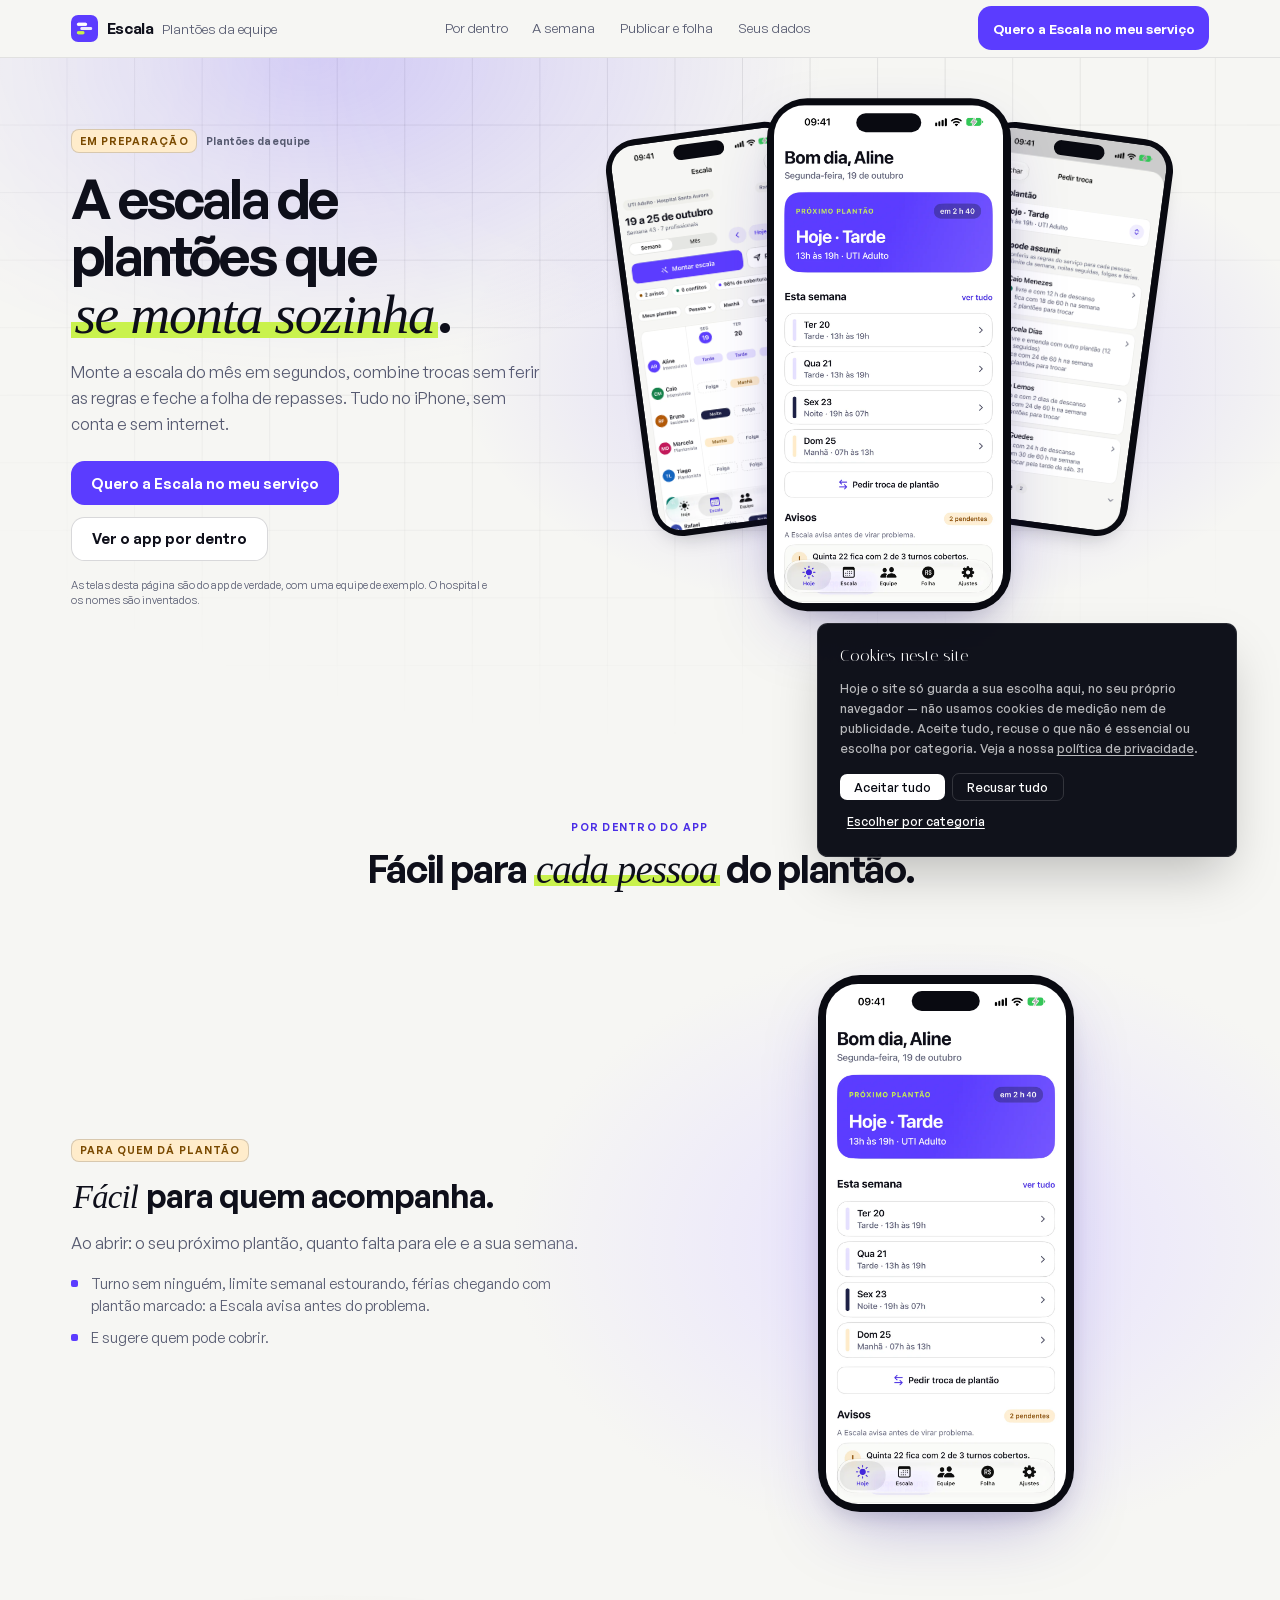
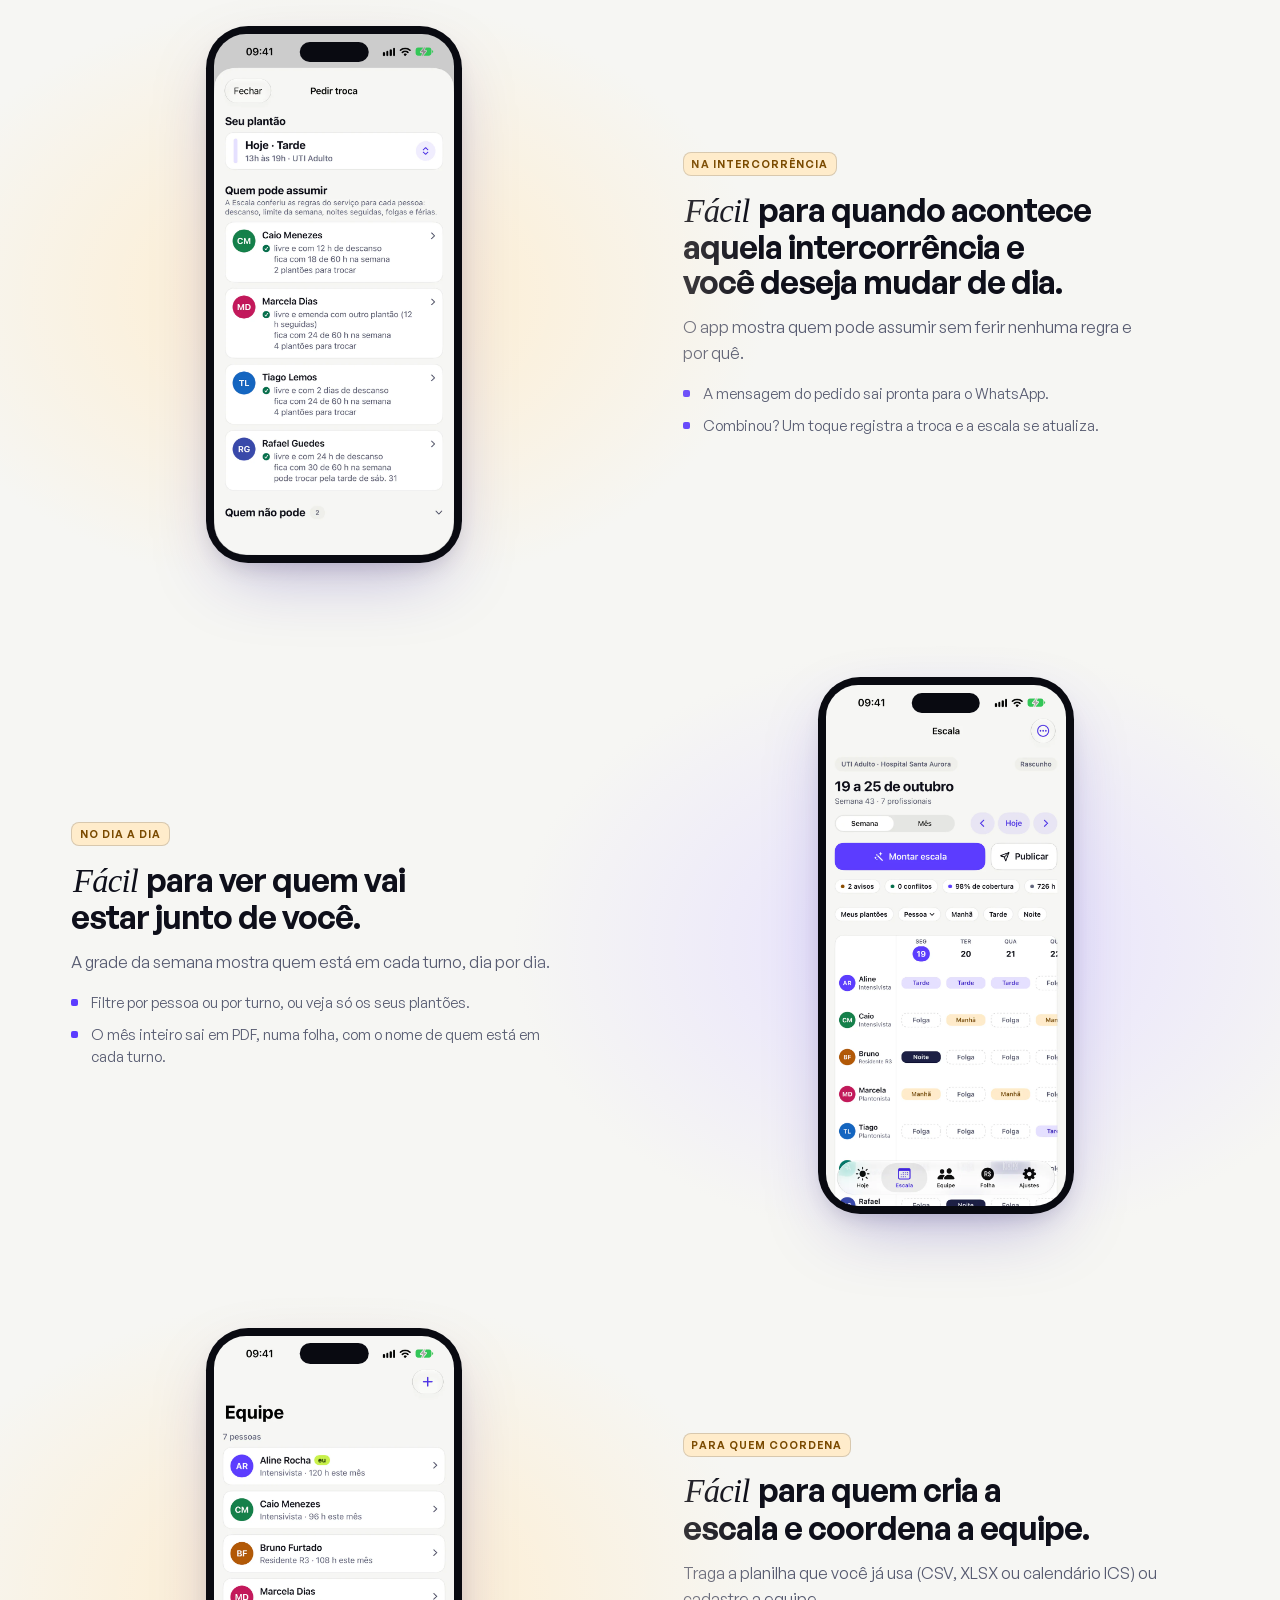
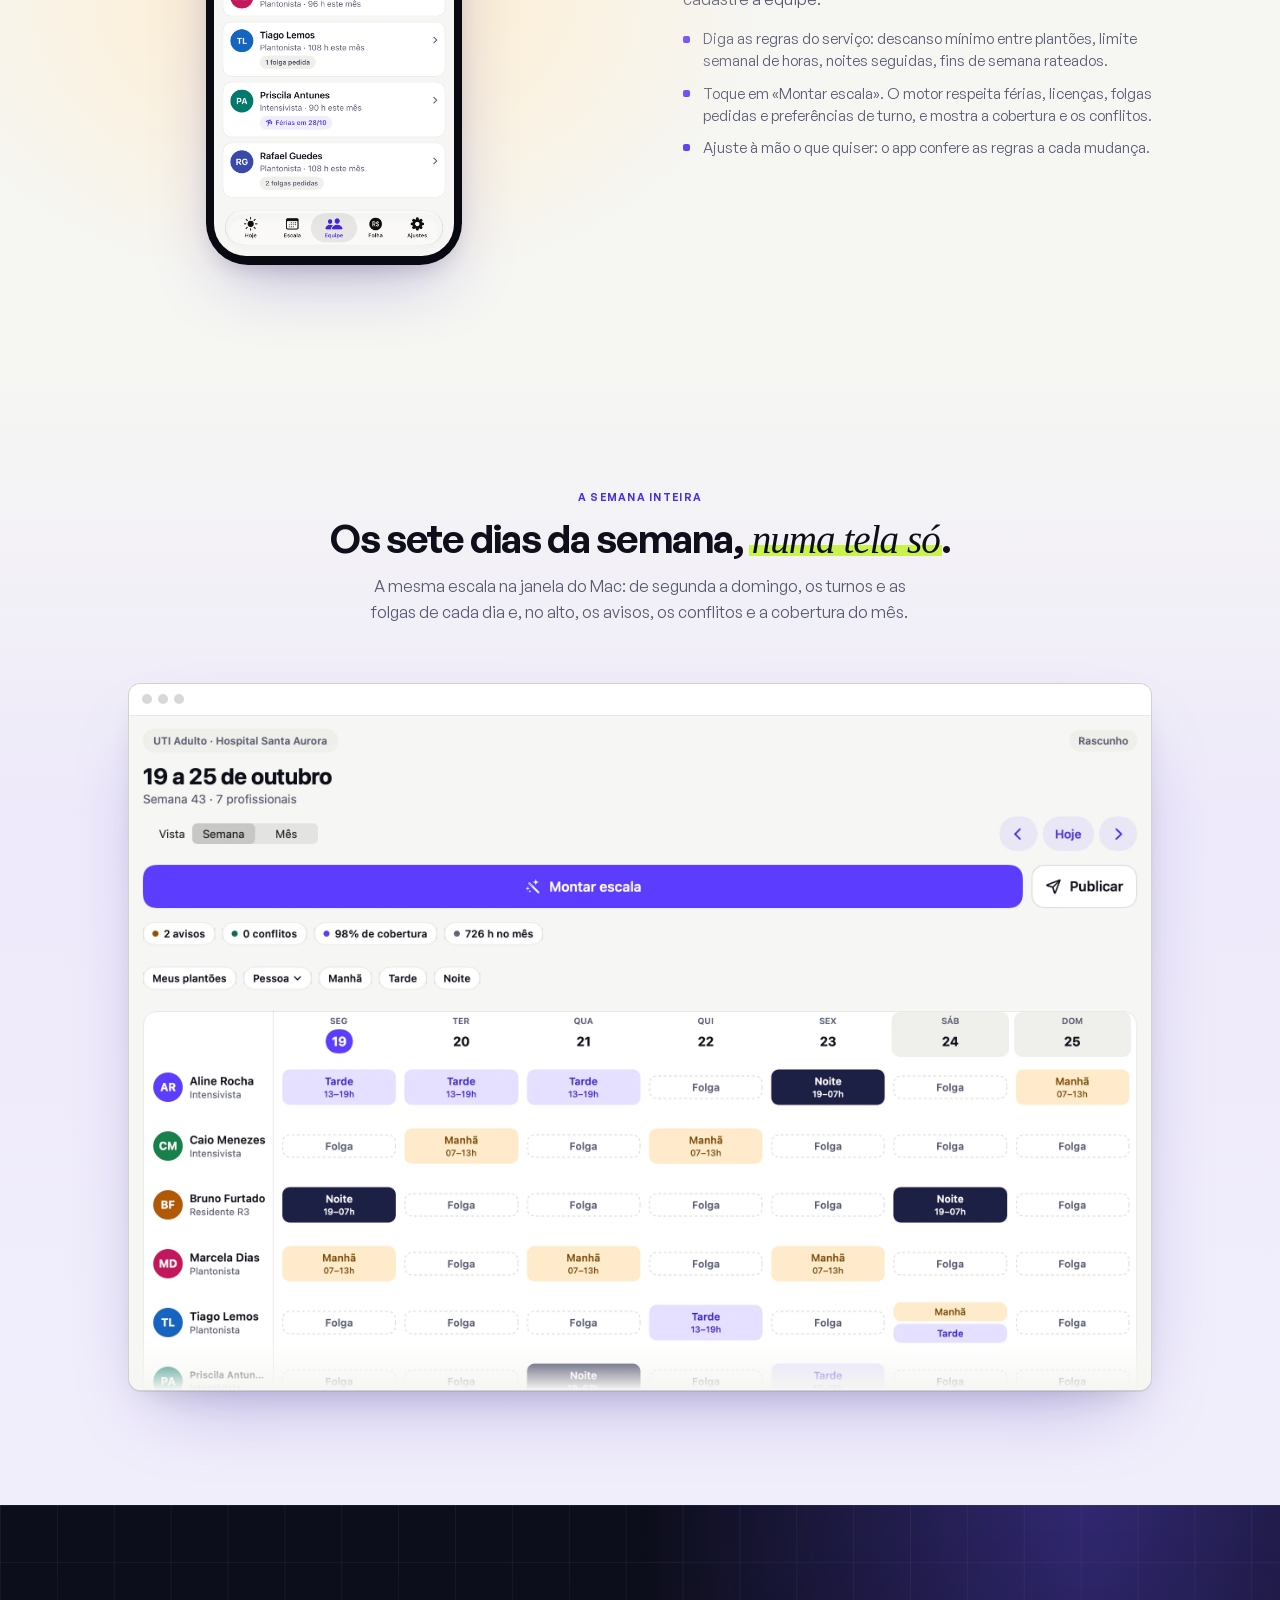
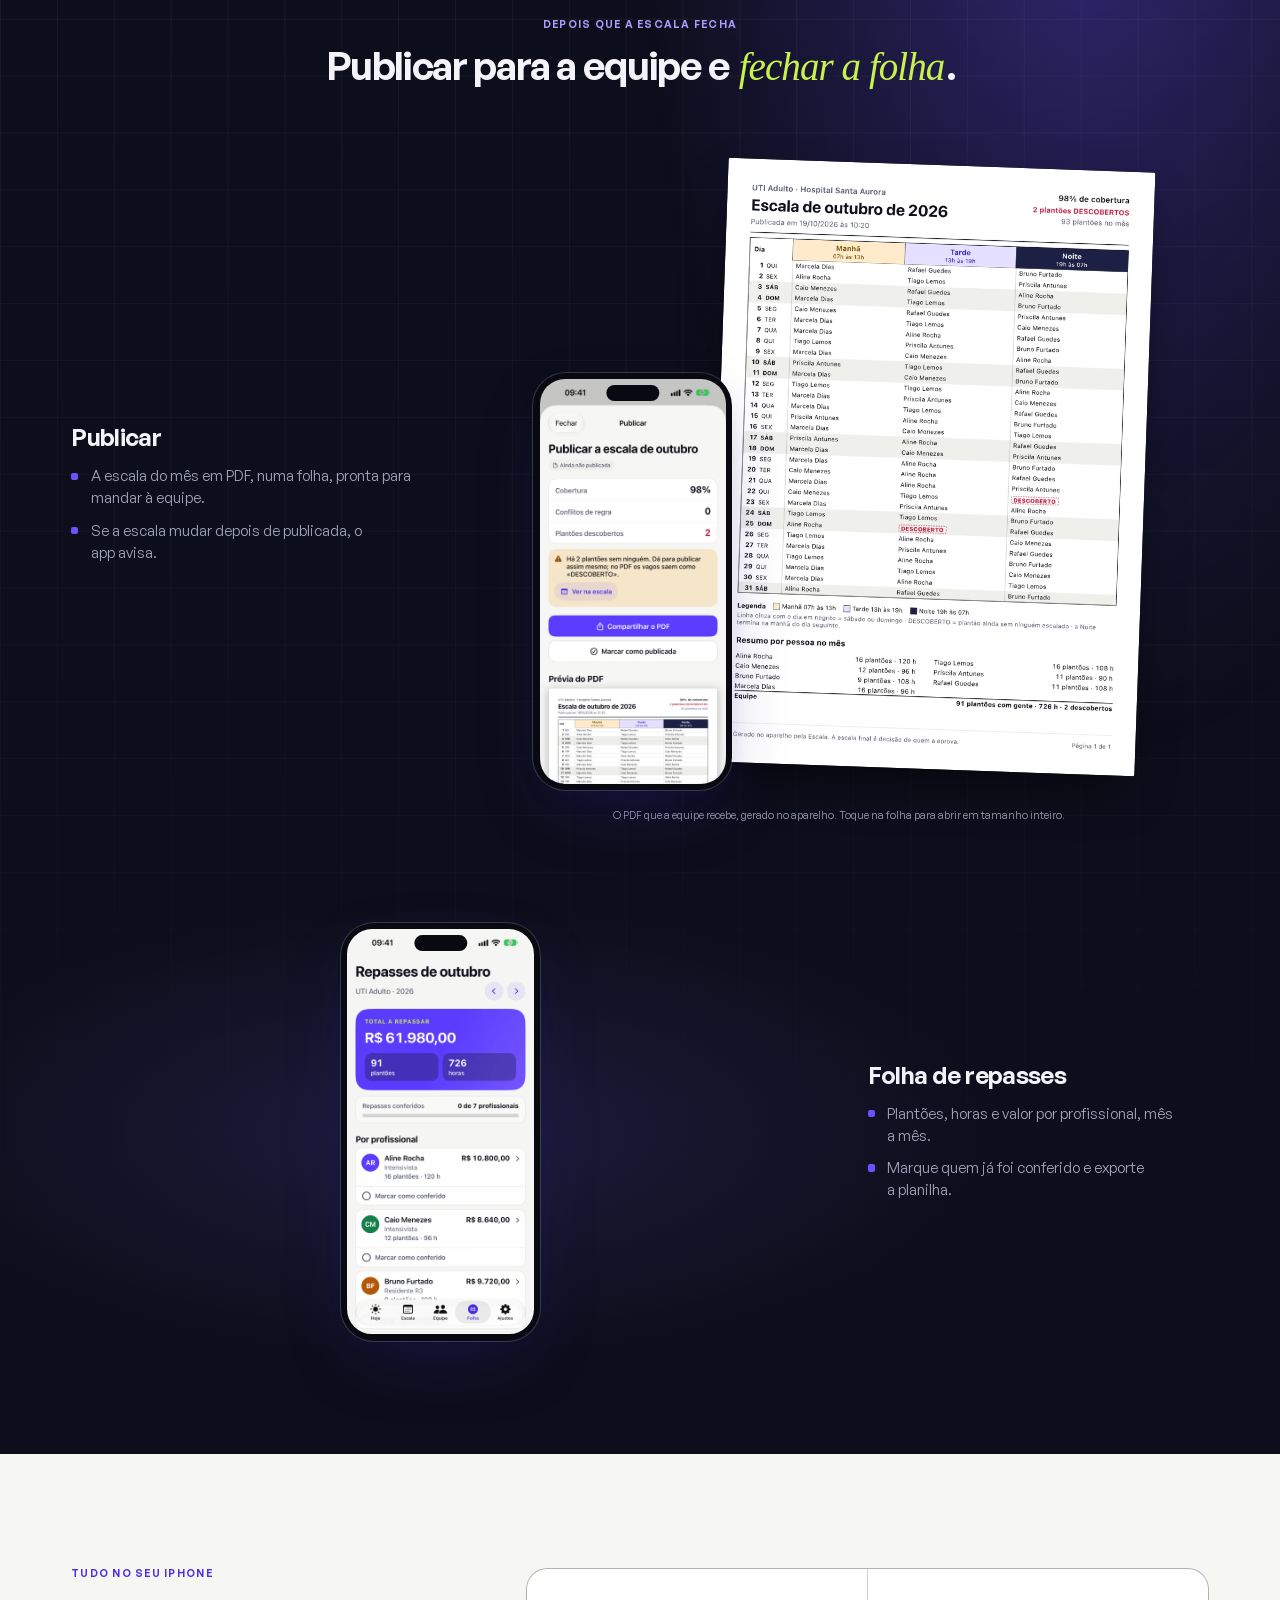
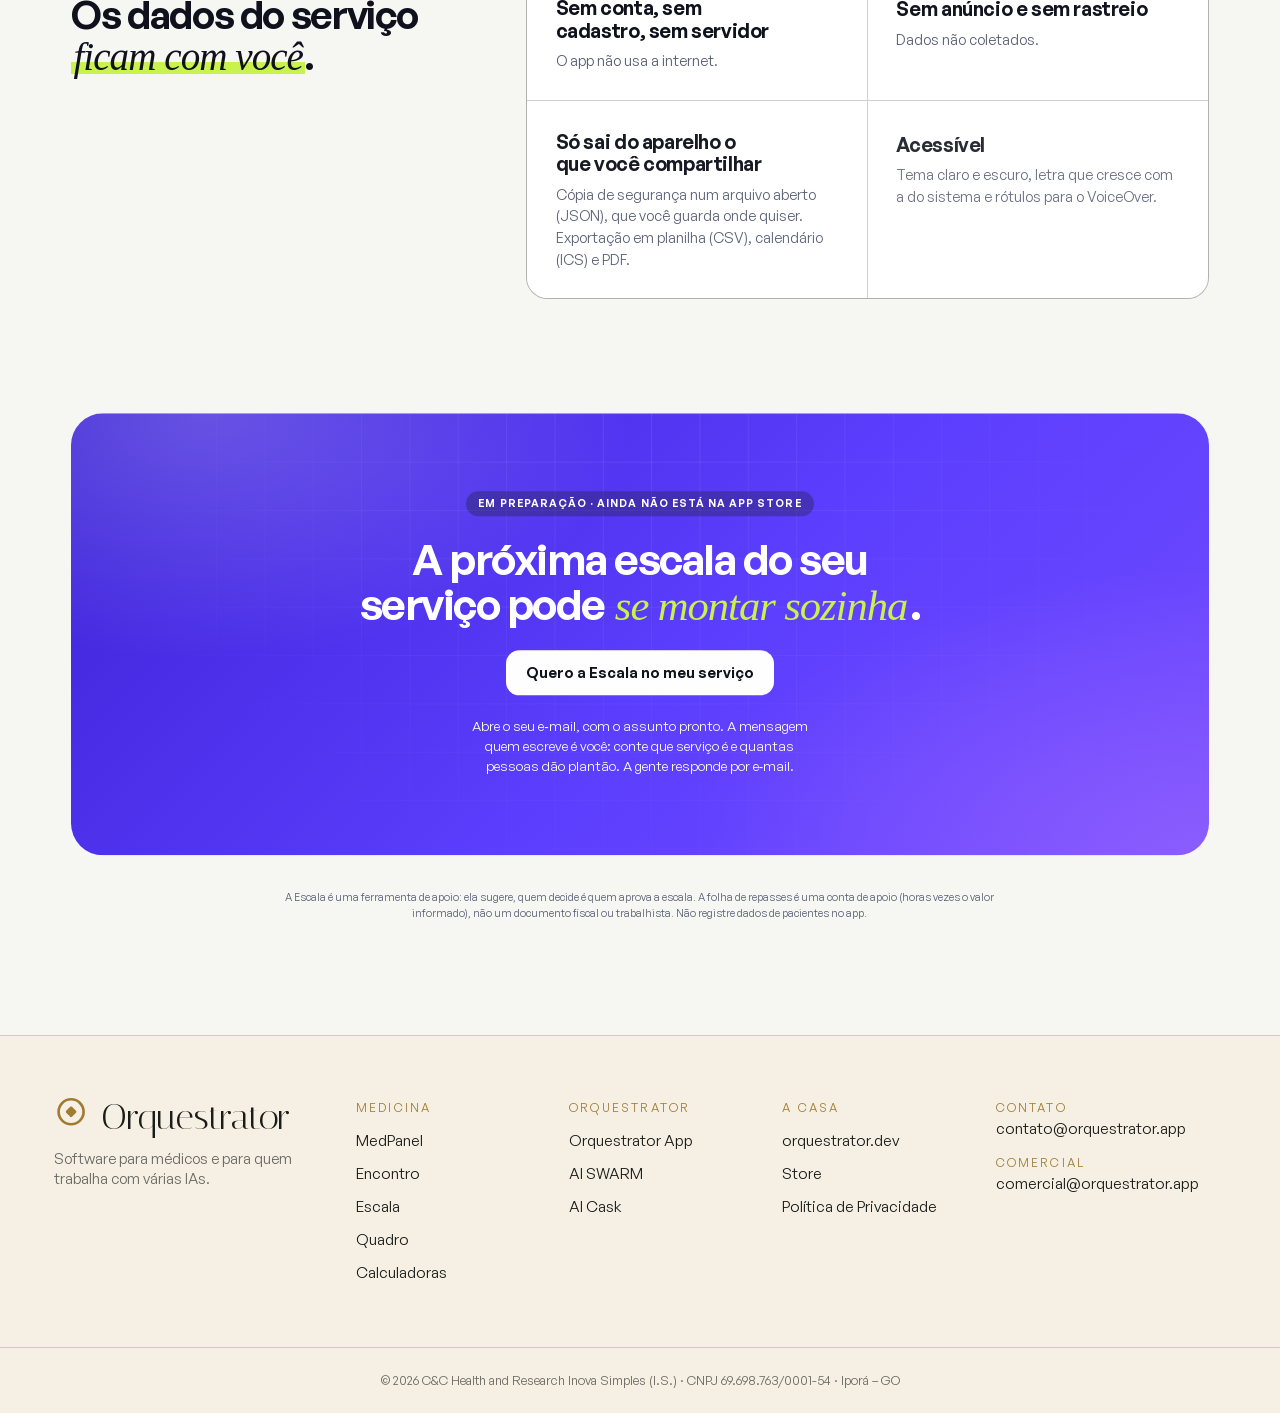
==== commit f246d379: "Standardize MedPanel branding and canonical website links" ====
--- a/index.html
+++ b/index.html
@@ -1 +1 @@
-<!DOCTYPE html><html lang="pt-BR"><head><meta charSet="utf-8"/><meta name="viewport" content="width=device-width, initial-scale=1"/><link rel="preload" href="/_next/static/media/002ad56b38a46c9f-s.p.0f59t7u8y6li6.woff2" as="font" crossorigin="" type="font/woff2"/><link rel="preload" href="/_next/static/media/015286201268d2a6-s.p.0l4wo6bqs1t08.woff2" as="font" crossorigin="" type="font/woff2"/><link rel="preload" href="/_next/static/media/016d87c0cc8b8e03-s.p.0frjw6rbwpb9q.woff2" as="font" crossorigin="" type="font/woff2"/><link rel="preload" href="/_next/static/media/019e33408574e34b-s.p.15c9-flx7omvj.woff2" as="font" crossorigin="" type="font/woff2"/><link rel="preload" href="/_next/static/media/02e550b4c497ffd7-s.p.0_0t1613pgxdo.woff2" as="font" crossorigin="" type="font/woff2"/><link rel="preload" href="/_next/static/media/0384cfd38b99ce4f-s.p.11c-kdd-h5mww.woff2" as="font" crossorigin="" type="font/woff2"/><link rel="preload" href="/_next/static/media/03c0db9b5a4c2c94-s.p.0zgs71~~du8hq.woff2" as="font" crossorigin="" type="font/woff2"/><link rel="preload" href="/_next/static/media/03d0e36c7236607b-s.p.0y95oh9lipnmo.woff2" as="font" crossorigin="" type="font/woff2"/><link rel="preload" href="/_next/static/media/059824b686cd8047-s.p.0s2ldow7b7h7s.woff2" as="font" crossorigin="" type="font/woff2"/><link rel="preload" href="/_next/static/media/0c70f68f8f8a0de0-s.p.16jhs1jc24tr1.woff2" as="font" crossorigin="" type="font/woff2"/><link rel="preload" href="/_next/static/media/114efd192faddb25-s.p.0w9ayaf69b0px.woff2" as="font" crossorigin="" type="font/woff2"/><link rel="preload" href="/_next/static/media/1615dd90058dd472-s.p.0ea7t3jcdhrxv.woff2" as="font" crossorigin="" type="font/woff2"/><link rel="preload" href="/_next/static/media/172c6d7f19452c54-s.p.0swyj9sqf7rvm.woff2" as="font" crossorigin="" type="font/woff2"/><link rel="preload" href="/_next/static/media/17641f5d78f6e900-s.p.13-kge8vfriao.woff2" as="font" crossorigin="" type="font/woff2"/><link rel="preload" href="/_next/static/media/186b494074a89ca8-s.p.0~j1_3a3olz91.woff2" as="font" crossorigin="" type="font/woff2"/><link rel="preload" href="/_next/static/media/18abe14d1590d8ea-s.p.15jy1f6j2cwxb.woff2" as="font" crossorigin="" type="font/woff2"/><link rel="preload" href="/_next/static/media/1903d20155caee42-s.p.078hb-~~~e4u..woff2" as="font" crossorigin="" type="font/woff2"/><link rel="preload" href="/_next/static/media/1943fced1587c24b-s.p.170n8mp7t~vga.woff2" as="font" crossorigin="" type="font/woff2"/><link rel="preload" href="/_next/static/media/1b48ef96a6c7a65c-s.p.0ktphb4l_lcfj.woff2" as="font" crossorigin="" type="font/woff2"/><link rel="preload" href="/_next/static/media/1b8def2d4a8da93e-s.p.0v_0_hk7e7~yp.woff2" as="font" crossorigin="" type="font/woff2"/><link rel="preload" href="/_next/static/media/1ccd044fc4a54a49-s.p.17-tgeuymqxh5.woff2" as="font" crossorigin="" type="font/woff2"/><link rel="preload" href="/_next/static/media/1db2ddb569d52191-s.p.03tbozdp~tgys.woff2" as="font" crossorigin="" type="font/woff2"/><link rel="preload" href="/_next/static/media/1e9d7fbc9ac005c3-s.p.0_dmq5q2vhnid.woff2" as="font" crossorigin="" type="font/woff2"/><link rel="preload" href="/_next/static/media/1f9dadf367424346-s.p.048mod9pcqvnw.woff2" as="font" crossorigin="" type="font/woff2"/><link rel="preload" href="/_next/static/media/2119272d4c96c9c9-s.p.0.lx5qgaer0ct.woff2" as="font" crossorigin="" type="font/woff2"/><link rel="preload" href="/_next/static/media/218f525e9b20ae3e-s.p.014ixqos2.ryc.woff2" as="font" crossorigin="" type="font/woff2"/><link rel="preload" href="/_next/static/media/22d2d81e68feff15-s.p.13j4rasgmsp6e.woff2" as="font" crossorigin="" type="font/woff2"/><link rel="preload" href="/_next/static/media/23c71eb8a6f6169d-s.p.0s.jkum2lcyjv.woff2" as="font" crossorigin="" type="font/woff2"/><link rel="preload" href="/_next/static/media/2571f6eeabbf3907-s.p.0psua3g_q0tf..woff2" as="font" crossorigin="" type="font/woff2"/><link rel="preload" href="/_next/static/media/2742bd55ed4b42b4-s.p.0j3-p-c4z58wc.woff2" as="font" crossorigin="" type="font/woff2"/><link rel="preload" href="/_next/static/media/2815314c7967c94e-s.p.00~guypj.h52f.woff2" as="font" crossorigin="" type="font/woff2"/><link rel="preload" href="/_next/static/media/290a98c49fc544b8-s.p.0szxdfj~32mno.woff2" as="font" crossorigin="" type="font/woff2"/><link rel="preload" href="/_next/static/media/29863229b98b5b0e-s.p.0d8pweo_c5uza.woff2" as="font" crossorigin="" type="font/woff2"/><link rel="preload" href="/_next/static/media/29ae915e262396fb-s.p.0dfw7s_2.owjv.woff2" as="font" crossorigin="" type="font/woff2"/><link rel="preload" href="/_next/static/media/2c053f3774869505-s.p.0-k1_d63lro6r.woff2" as="font" crossorigin="" type="font/woff2"/><link rel="preload" href="/_next/static/media/2e7ac61358eea525-s.p.00s5cagt6wc4q.woff2" as="font" crossorigin="" type="font/woff2"/><link rel="preload" href="/_next/static/media/30101e235752ba5c-s.p.0getib0pu_436.woff2" as="font" crossorigin="" type="font/woff2"/><link rel="preload" href="/_next/static/media/3042c2e1bf6e0b3a-s.p.06eu29w_zl6l..woff2" as="font" crossorigin="" type="font/woff2"/><link rel="preload" href="/_next/static/media/308b966a1f39dbd4-s.p.16cf3gg_auvqp.woff2" as="font" crossorigin="" type="font/woff2"/><link rel="preload" href="/_next/static/media/30b879d734f9dd8e-s.p.0-70ydyhqilor.woff2" as="font" crossorigin="" type="font/woff2"/><link rel="preload" href="/_next/static/media/30bfaf64d8064a6e-s.p.07~mune9gxpey.woff2" as="font" crossorigin="" type="font/woff2"/><link rel="preload" href="/_next/static/media/31bf168104181c41-s.p.08xoca~ukip3-.woff2" as="font" crossorigin="" type="font/woff2"/><link rel="preload" href="/_next/static/media/32bf47ff417e40e6-s.p.07zsh62m0mjal.woff2" as="font" crossorigin="" type="font/woff2"/><link rel="preload" href="/_next/static/media/32d3e9e57264ec6b-s.p.08ocvddxa0k3i.woff2" as="font" crossorigin="" type="font/woff2"/><link rel="preload" href="/_next/static/media/34eb8c341b30770d-s.p.0141frvn8id8e.woff2" as="font" crossorigin="" type="font/woff2"/><link rel="preload" href="/_next/static/media/38324df556f1cbfc-s.p.0xca240w8705d.woff2" as="font" crossorigin="" type="font/woff2"/><link rel="preload" href="/_next/static/media/38d3d755b469d320-s.p.0dk81a7t2l186.woff2" as="font" crossorigin="" type="font/woff2"/><link rel="preload" href="/_next/static/media/38f7094e78698b72-s.p.0m-s2861w5uc-.woff2" as="font" crossorigin="" type="font/woff2"/><link rel="preload" href="/_next/static/media/39b81b413540af58-s.p.0lekvco3k8ve0.woff2" as="font" crossorigin="" type="font/woff2"/><link rel="preload" href="/_next/static/media/39ea45b643d11126-s.p.0~r7ivmm2mcvg.woff2" as="font" crossorigin="" type="font/woff2"/><link rel="preload" href="/_next/static/media/3b002f1e24fde4fe-s.p.0znmwvtv.66iu.woff2" as="font" crossorigin="" type="font/woff2"/><link rel="preload" href="/_next/static/media/3b07cee987576037-s.p.0040bsbx8kml6.woff2" as="font" crossorigin="" type="font/woff2"/><link rel="preload" href="/_next/static/media/3b232dea2eef096a-s.p.13kc8y-cgzok5.woff2" as="font" crossorigin="" type="font/woff2"/><link rel="preload" href="/_next/static/media/3c1539a1e6471691-s.p.0tjgtdnznbyq9.woff2" as="font" crossorigin="" type="font/woff2"/><link rel="preload" href="/_next/static/media/3c796dc6494646dd-s.p.151y816.hctxg.woff2" as="font" crossorigin="" type="font/woff2"/><link rel="preload" href="/_next/static/media/3dc9d37f1e023b5c-s.p.107-ezm2kofo7.woff2" as="font" crossorigin="" type="font/woff2"/><link rel="preload" href="/_next/static/media/41f33cb677fa4a62-s.p.0~87j81d4ys0p.woff2" as="font" crossorigin="" type="font/woff2"/><link rel="preload" href="/_next/static/media/4206bf5f02e55e3e-s.p.02zyt0sou8-iy.woff2" as="font" crossorigin="" type="font/woff2"/><link rel="preload" href="/_next/static/media/4279f63cfb2374d8-s.p.0n4ljy-vbxs-e.woff2" as="font" crossorigin="" type="font/woff2"/><link rel="preload" href="/_next/static/media/43850f28247faf1b-s.p.0.dq458kqa84g.woff2" as="font" crossorigin="" type="font/woff2"/><link rel="preload" href="/_next/static/media/43ad679dc4361f92-s.p.00w2nfn2~ia6~.woff2" as="font" crossorigin="" type="font/woff2"/><link rel="preload" href="/_next/static/media/43d5378de42f63cc-s.p.0ycp3fi3jq_mm.woff2" as="font" crossorigin="" type="font/woff2"/><link rel="preload" href="/_next/static/media/43f91e7f4777335f-s.p.07g1tgvmg9ine.woff2" as="font" crossorigin="" type="font/woff2"/><link rel="preload" href="/_next/static/media/4493b6c988dcc597-s.p.0c~1~gyur2yps.woff2" as="font" crossorigin="" type="font/woff2"/><link rel="preload" href="/_next/static/media/44e19c97da992608-s.p.08o5va35zzzx9.woff2" as="font" crossorigin="" type="font/woff2"/><link rel="preload" href="/_next/static/media/454338c3bf4dc1e7-s.p.15viufso940v~.woff2" as="font" crossorigin="" type="font/woff2"/><link rel="preload" href="/_next/static/media/45f9fd801a720905-s.p.125sq2q5i56h8.woff2" as="font" crossorigin="" type="font/woff2"/><link rel="preload" href="/_next/static/media/4645ea835cc3f7b8-s.p.0dj1my6ttu8ty.woff2" as="font" crossorigin="" type="font/woff2"/><link rel="preload" href="/_next/static/media/47ca01105d385403-s.p.0km24i32.m7pj.woff2" as="font" crossorigin="" type="font/woff2"/><link rel="preload" href="/_next/static/media/4c0a3785cb91fe1f-s.p.0_q~3l0e8crkw.woff2" as="font" crossorigin="" type="font/woff2"/><link rel="preload" href="/_next/static/media/4cb1a9cead03db1c-s.p.0x353o575c_g7.woff2" as="font" crossorigin="" type="font/woff2"/><link rel="preload" href="/_next/static/media/4d8ac7b813979ef2-s.p.0kbhptd9vy1vd.woff2" as="font" crossorigin="" type="font/woff2"/><link rel="preload" href="/_next/static/media/4e82145fb9ff7a17-s.p.117v.dfrhv3ja.woff2" as="font" crossorigin="" type="font/woff2"/><link rel="preload" href="/_next/static/media/4e912a91d27e9498-s.p.0ls885o9_eck6.woff2" as="font" crossorigin="" type="font/woff2"/><link rel="preload" href="/_next/static/media/4eae29a803afd31c-s.p.02gd0ifb6qu1w.woff2" as="font" crossorigin="" type="font/woff2"/><link rel="preload" href="/_next/static/media/5053fba55258321d-s.p.10w.ec_utoj...woff2" as="font" crossorigin="" type="font/woff2"/><link rel="preload" href="/_next/static/media/519e956447734572-s.p.0kk_zpcilsxyr.woff2" as="font" crossorigin="" type="font/woff2"/><link rel="preload" href="/_next/static/media/53f4e35201f5bdba-s.p.0o1qmyj6lhw3s.woff2" as="font" crossorigin="" type="font/woff2"/><link rel="preload" href="/_next/static/media/5429c782079d5828-s.p.10.2gwamig1em.woff2" as="font" crossorigin="" type="font/woff2"/><link rel="preload" href="/_next/static/media/554d7ece9eb1d626-s.p.00ejiy3h0vnz5.woff2" as="font" crossorigin="" type="font/woff2"/><link rel="preload" href="/_next/static/media/55cbd646e20d5a4a-s.p.15hfhpk_yvi1x.woff2" as="font" crossorigin="" type="font/woff2"/><link rel="preload" href="/_next/static/media/56551c7972e3e6a7-s.p.0zokh0ffjfu2f.woff2" as="font" crossorigin="" type="font/woff2"/><link rel="preload" href="/_next/static/media/56977a4d4a99d277-s.p.0b.5jf1w2i6u8.woff2" as="font" crossorigin="" type="font/woff2"/><link rel="preload" href="/_next/static/media/56a6a3a116f6044c-s.p.0b~jmhrk-t0dt.woff2" as="font" crossorigin="" type="font/woff2"/><link rel="preload" href="/_next/static/media/56d1203728e99c8c-s.p.03a5wbj4l-22~.woff2" as="font" crossorigin="" type="font/woff2"/><link rel="preload" href="/_next/static/media/573d0623a59073f8-s.p.0sm~vsuif1.ws.woff2" as="font" crossorigin="" type="font/woff2"/><link rel="preload" href="/_next/static/media/584427a24da92ff9-s.p.03eiudkl6d4sf.woff2" as="font" crossorigin="" type="font/woff2"/><link rel="preload" href="/_next/static/media/5895cc5c1f4e395e-s.p.07tgn0eirg0af.woff2" as="font" crossorigin="" type="font/woff2"/><link rel="preload" href="/_next/static/media/594db5398266c67b-s.p.0qllyycmz3o74.woff2" as="font" crossorigin="" type="font/woff2"/><link rel="preload" href="/_next/static/media/595cb9f999fd773e-s.p.17j6a5pcm30ju.woff2" as="font" crossorigin="" type="font/woff2"/><link rel="preload" href="/_next/static/media/5b1c5a78a9c69923-s.p.15vj~o235.y3w.woff2" as="font" crossorigin="" type="font/woff2"/><link rel="preload" href="/_next/static/media/5bb627cdef88be70-s.p.15ky-5d4rx_85.woff2" as="font" crossorigin="" type="font/woff2"/><link rel="preload" href="/_next/static/media/5bc7a4f67b3b2417-s.p.08gyw9lf3jv.m.woff2" as="font" crossorigin="" type="font/woff2"/><link rel="preload" href="/_next/static/media/5c758e5c750963c1-s.p.13pulpd9wfii8.woff2" as="font" crossorigin="" type="font/woff2"/><link rel="preload" href="/_next/static/media/5c871332aed31bd4-s.p.0p2pjvz522bdc.woff2" as="font" crossorigin="" type="font/woff2"/><link rel="preload" href="/_next/static/media/5e4a79e78aa24b35-s.p.00lgwjqpsw5qx.woff2" as="font" crossorigin="" type="font/woff2"/><link rel="preload" href="/_next/static/media/5f2b8d2cb6088495-s.p.0.zddlow_b4mp.woff2" as="font" crossorigin="" type="font/woff2"/><link rel="preload" href="/_next/static/media/60fe495e93dd70e7-s.p.0b~8x75cm5mi~.woff2" as="font" crossorigin="" type="font/woff2"/><link rel="preload" href="/_next/static/media/6137b8a2a496944a-s.p.13ihouf9v..im.woff2" as="font" crossorigin="" type="font/woff2"/><link rel="preload" href="/_next/static/media/61739b1ce8f94749-s.p.105i-jz_sd0mu.woff2" as="font" crossorigin="" type="font/woff2"/><link rel="preload" href="/_next/static/media/619a2aaac2940701-s.p.0u_141k9520vr.woff2" as="font" crossorigin="" type="font/woff2"/><link rel="preload" href="/_next/static/media/62ff0afd35a51bd1-s.p.171jypacl9_2z.woff2" as="font" crossorigin="" type="font/woff2"/><link rel="preload" href="/_next/static/media/67b0565306d038f3-s.p.0ueiet29ajv6-.woff2" as="font" crossorigin="" type="font/woff2"/><link rel="preload" href="/_next/static/media/682cecb713d2fe79-s.p.0g5kq4_xlqyok.woff2" as="font" crossorigin="" type="font/woff2"/><link rel="preload" href="/_next/static/media/68eb6f6c399b0b08-s.p.0r8hjc~6p2.4n.woff2" as="font" crossorigin="" type="font/woff2"/><link rel="preload" href="/_next/static/media/6b3aea2fa3398619-s.p.0c9nvt9pw6tt4.woff2" as="font" crossorigin="" type="font/woff2"/><link rel="preload" href="/_next/static/media/6ca79aeb6fa5fa85-s.p.09z507-q77.s0.woff2" as="font" crossorigin="" type="font/woff2"/><link rel="preload" href="/_next/static/media/6ccf63dfa134ca34-s.p.0v44440.p30jb.woff2" as="font" crossorigin="" type="font/woff2"/><link rel="preload" href="/_next/static/media/6d834a25593dfa0d-s.p.17shrdmo9rw42.woff2" as="font" crossorigin="" type="font/woff2"/><link rel="preload" href="/_next/static/media/6ee9f0874781a17d-s.p.0fv0_aq1el2ca.woff2" as="font" crossorigin="" type="font/woff2"/><link rel="preload" href="/_next/static/media/7444726f3b492558-s.p.15n2emcfmw3rn.woff2" as="font" crossorigin="" type="font/woff2"/><link rel="preload" href="/_next/static/media/747f555f231561f1-s.p.0sa0zhj6ohpfm.woff2" as="font" crossorigin="" type="font/woff2"/><link rel="preload" href="/_next/static/media/7548fa1ad5faf4f7-s.p.0_.qk4ucm0ow2.woff2" as="font" crossorigin="" type="font/woff2"/><link rel="preload" href="/_next/static/media/762207642c1d657a-s.p.0y01noaew7tbm.woff2" as="font" crossorigin="" type="font/woff2"/><link rel="preload" href="/_next/static/media/7693c8cb3d733a96-s.p.13~1_21-x6uyg.woff2" as="font" crossorigin="" type="font/woff2"/><link rel="preload" href="/_next/static/media/7aedd79ca8c378f4-s.p.07yp.kyz719u0.woff2" as="font" crossorigin="" type="font/woff2"/><link rel="preload" href="/_next/static/media/7b323863dddd6dc5-s.p.0zmyw7ljxp4.u.woff2" as="font" crossorigin="" type="font/woff2"/><link rel="preload" href="/_next/static/media/7c390261414bb517-s.p.17wykb8p3fifa.woff2" as="font" crossorigin="" type="font/woff2"/><link rel="preload" href="/_next/static/media/7c8d94052edc7e71-s.p.0-2-ft_iqd0.0.woff2" as="font" crossorigin="" type="font/woff2"/><link rel="preload" href="/_next/static/media/7cf39da9896e5c8d-s.p.0fsp~440s8ncr.woff2" as="font" crossorigin="" type="font/woff2"/><link rel="preload" href="/_next/static/media/7ed47ed649891e2e-s.p.0mvo83r2xralf.woff2" as="font" crossorigin="" type="font/woff2"/><link rel="preload" href="/_next/static/media/805d6fde63be0378-s.p.0ghlq-xfo_zip.woff2" as="font" crossorigin="" type="font/woff2"/><link rel="preload" href="/_next/static/media/807f09ca03095886-s.p.0s9wbztz6le.n.woff2" as="font" crossorigin="" type="font/woff2"/><link rel="preload" href="/_next/static/media/81a4da8324502a54-s.p.0ut9jyf52w02r.woff2" as="font" crossorigin="" type="font/woff2"/><link rel="preload" href="/_next/static/media/82375b7342c373c4-s.p.0nc5x~sv0iiu1.woff2" as="font" crossorigin="" type="font/woff2"/><link rel="preload" href="/_next/static/media/82b8313c478753e1-s.p.0~x7aduboe87z.woff2" as="font" crossorigin="" type="font/woff2"/><link rel="preload" href="/_next/static/media/842d8ef63e76c168-s.p.0xyj--jksc19h.woff2" as="font" crossorigin="" type="font/woff2"/><link rel="preload" href="/_next/static/media/857ba7bde8bb813f-s.p.0hyjfc2~j3b_i.woff2" as="font" crossorigin="" type="font/woff2"/><link rel="preload" href="/_next/static/media/8631d000b434d536-s.p.0g4x6naic.t3x.woff2" as="font" crossorigin="" type="font/woff2"/><link rel="preload" href="/_next/static/media/870c91f2f7376843-s.p.0zswqusyc6vmq.woff2" as="font" crossorigin="" type="font/woff2"/><link rel="preload" href="/_next/static/media/8732c4c7086bd053-s.p.0jui29e2uqukt.woff2" as="font" crossorigin="" type="font/woff2"/><link rel="preload" href="/_next/static/media/874e051354b1278f-s.p.11b4qsta1mttj.woff2" as="font" crossorigin="" type="font/woff2"/><link rel="preload" href="/_next/static/media/87587daa7ddd0937-s.p.0peymdldxj2w6.woff2" as="font" crossorigin="" type="font/woff2"/><link rel="preload" href="/_next/static/media/89bcdbd88deb22d8-s.p.0g1s6hi2poy-g.woff2" as="font" crossorigin="" type="font/woff2"/><link rel="preload" href="/_next/static/media/8a93e5ea57c0b850-s.p.0gbtc2fzfbvh5.woff2" as="font" crossorigin="" type="font/woff2"/><link rel="preload" href="/_next/static/media/8add48c9e26b96e0-s.p.0aeb6fau06trx.woff2" as="font" crossorigin="" type="font/woff2"/><link rel="preload" href="/_next/static/media/8b896a3b1d451881-s.p.12bog3sx.r6gz.woff2" as="font" crossorigin="" type="font/woff2"/><link rel="preload" href="/_next/static/media/8d85211ead46f024-s.p.0q4u8osz3sx63.woff2" as="font" crossorigin="" type="font/woff2"/><link rel="preload" href="/_next/static/media/8e3ffa9f57182f51-s.p.0qdmne3sg1d0w.woff2" as="font" crossorigin="" type="font/woff2"/><link rel="preload" href="/_next/static/media/90d33ae700474423-s.p.13ya6goi-a2ah.woff2" as="font" crossorigin="" type="font/woff2"/><link rel="preload" href="/_next/static/media/92582803f0a88444-s.p.15-fchnicn4xz.woff2" as="font" crossorigin="" type="font/woff2"/><link rel="preload" href="/_next/static/media/92b80bd9a9d53a69-s.p.16500~_rqnaut.woff2" as="font" crossorigin="" type="font/woff2"/><link rel="preload" href="/_next/static/media/9356059034c240cf-s.p.0.-t~ko24zgh3.woff2" as="font" crossorigin="" type="font/woff2"/><link rel="preload" href="/_next/static/media/9426f7288a7de5a1-s.p.12v81o_1pqu-4.woff2" as="font" crossorigin="" type="font/woff2"/><link rel="preload" href="/_next/static/media/9476014bfb55e021-s.p.04bgm3p-ryneg.woff2" as="font" crossorigin="" type="font/woff2"/><link rel="preload" href="/_next/static/media/94e088df2ff61238-s.p.0rdu4umunrsy_.woff2" as="font" crossorigin="" type="font/woff2"/><link rel="preload" href="/_next/static/media/96034c0eaf2cddc2-s.p.0wm7u274t9u_p.woff2" as="font" crossorigin="" type="font/woff2"/><link rel="preload" href="/_next/static/media/96ea6250e38975ad-s.p.14k_aipd85-ca.woff2" as="font" crossorigin="" type="font/woff2"/><link rel="preload" href="/_next/static/media/97d0d01438052dfd-s.p.0mh9c6~x-alo2.woff2" as="font" crossorigin="" type="font/woff2"/><link rel="preload" href="/_next/static/media/980bafb7a1f18579-s.p.0fwfq.j12atfh.woff2" as="font" crossorigin="" type="font/woff2"/><link rel="preload" href="/_next/static/media/99d29ce3d1628b3b-s.p.12pyb.cw.6gcl.woff2" as="font" crossorigin="" type="font/woff2"/><link rel="preload" href="/_next/static/media/9a3da6489e9fb4a5-s.p.0z4jb0ujxvgof.woff2" as="font" crossorigin="" type="font/woff2"/><link rel="preload" href="/_next/static/media/9a8e98b8a06c04db-s.p.0xmatv2-8~-bm.woff2" as="font" crossorigin="" type="font/woff2"/><link rel="preload" href="/_next/static/media/9a9481c74b617d1a-s.p.0m.m~3_4.s.xx.woff2" as="font" crossorigin="" type="font/woff2"/><link rel="preload" href="/_next/static/media/9b61d96fc8cc3543-s.p.13nb3l48r0h~w.woff2" as="font" crossorigin="" type="font/woff2"/><link rel="preload" href="/_next/static/media/9b677464a43784ab-s.p.09-f3m9t63i~0.woff2" as="font" crossorigin="" type="font/woff2"/><link rel="preload" href="/_next/static/media/9dc1a6fb114b646f-s.p.10m58vnrxp2-n.woff2" as="font" crossorigin="" type="font/woff2"/><link rel="preload" href="/_next/static/media/9e07fbd78ed3ac3e-s.p.04enyzxxxzpll.woff2" as="font" crossorigin="" type="font/woff2"/><link rel="preload" href="/_next/static/media/9e25fab3109d806c-s.p.0531.6iewscjm.woff2" as="font" crossorigin="" type="font/woff2"/><link rel="preload" href="/_next/static/media/9f6564d31fd899d6-s.p.0.hel~ziuzx12.woff2" as="font" crossorigin="" type="font/woff2"/><link rel="preload" href="/_next/static/media/9f80653362e1954a-s.p.053hcdlv~kwvf.woff2" as="font" crossorigin="" type="font/woff2"/><link rel="preload" href="/_next/static/media/9f9a2a49e67cf601-s.p.0lj9zh2v3r_hw.woff2" as="font" crossorigin="" type="font/woff2"/><link rel="preload" href="/_next/static/media/9fd4fe7f39e5f82b-s.p.08ie~rse4mmu1.woff2" as="font" crossorigin="" type="font/woff2"/><link rel="preload" href="/_next/static/media/a0f3e42ac853898b-s.p.0tl7xknmpf9ry.woff2" as="font" crossorigin="" type="font/woff2"/><link rel="preload" href="/_next/static/media/a268090be4c1804e-s.p.06syatoguk5z2.woff2" as="font" crossorigin="" type="font/woff2"/><link rel="preload" href="/_next/static/media/a4f2052e26435510-s.p.0pwkn2iszyoet.woff2" as="font" crossorigin="" type="font/woff2"/><link rel="preload" href="/_next/static/media/a89a8a8acb5e6fba-s.p.0jqtds0oq_8zl.woff2" as="font" crossorigin="" type="font/woff2"/><link rel="preload" href="/_next/static/media/a92268b131973493-s.p.16ktv60edhl-g.woff2" as="font" crossorigin="" type="font/woff2"/><link rel="preload" href="/_next/static/media/a9e3a065b12e9a30-s.p.188_18mg.li0c.woff2" as="font" crossorigin="" type="font/woff2"/><link rel="preload" href="/_next/static/media/b0f04e3ed950ac75-s.p.0tjfraz1v20wv.woff2" as="font" crossorigin="" type="font/woff2"/><link rel="preload" href="/_next/static/media/b2441d1931349016-s.p.0fxwyk-yap9pe.woff2" as="font" crossorigin="" type="font/woff2"/><link rel="preload" href="/_next/static/media/b25b69e3dc6245b5-s.p.0fkz2qlx2c83f.woff2" as="font" crossorigin="" type="font/woff2"/><link rel="preload" href="/_next/static/media/b50dab58f89f21aa-s.p.01fc5l.v0a82l.woff2" as="font" crossorigin="" type="font/woff2"/><link rel="preload" href="/_next/static/media/b7e8caa97b5856b9-s.p.0zsrpjl.g0n._.woff2" as="font" crossorigin="" type="font/woff2"/><link rel="preload" href="/_next/static/media/b9adc121e4baf24e-s.p.0al5c_mc~j4ij.woff2" as="font" crossorigin="" type="font/woff2"/><link rel="preload" href="/_next/static/media/b9bcbcd825e4cb19-s.p.14ikd-012a.x-.woff2" as="font" crossorigin="" type="font/woff2"/><link rel="preload" href="/_next/static/media/bafc09d09cfddb82-s.p.06qn47kda68do.woff2" as="font" crossorigin="" type="font/woff2"/><link rel="preload" href="/_next/static/media/bcbc49057ef6d476-s.p.0m0..98sefbb~.woff2" as="font" crossorigin="" type="font/woff2"/><link rel="preload" href="/_next/static/media/bd277df6cb2c4dca-s.p.147s3xh4e017y.woff2" as="font" crossorigin="" type="font/woff2"/><link rel="preload" href="/_next/static/media/bdf423eef2385c65-s.p.0byd7qbtbrb-m.woff2" as="font" crossorigin="" type="font/woff2"/><link rel="preload" href="/_next/static/media/bf26bb7c57ffc77e-s.p.10jbyc-s~zui3.woff2" as="font" crossorigin="" type="font/woff2"/><link rel="preload" href="/_next/static/media/c03084cb544ba674-s.p.0q1ti2~gkvi6x.woff2" as="font" crossorigin="" type="font/woff2"/><link rel="preload" href="/_next/static/media/c079a35c77cb53f3-s.p.0ule0mvdx0_0f.woff2" as="font" crossorigin="" type="font/woff2"/><link rel="preload" href="/_next/static/media/c1ec24fe94df81b3-s.p.0tfo00hejcqfw.woff2" as="font" crossorigin="" type="font/woff2"/><link rel="preload" href="/_next/static/media/c303aa715ec40fd9-s.p.04ohx5tlpid6b.woff2" as="font" crossorigin="" type="font/woff2"/><link rel="preload" href="/_next/static/media/c37cd8b6b6fbeadc-s.p.0w9_hq4wcx6v5.woff2" as="font" crossorigin="" type="font/woff2"/><link rel="preload" href="/_next/static/media/c5ff3f8ea5a1f0cb-s.p.03773gm8xymp_.woff2" as="font" crossorigin="" type="font/woff2"/><link rel="preload" href="/_next/static/media/c70801b8d8b95519-s.p.08mc~67zal_-7.woff2" as="font" crossorigin="" type="font/woff2"/><link rel="preload" href="/_next/static/media/c7a823edda640ea9-s.p.08ge.2gm_9.ai.woff2" as="font" crossorigin="" type="font/woff2"/><link rel="preload" href="/_next/static/media/c7d48713e88c1ead-s.p.04yek7s_9e.73.woff2" as="font" crossorigin="" type="font/woff2"/><link rel="preload" href="/_next/static/media/cb26989b5e17a4f3-s.p.0~8jb6w3~7om1.woff2" as="font" crossorigin="" type="font/woff2"/><link rel="preload" href="/_next/static/media/cd1a7c545d1cee62-s.p.151tjpr7m6b2m.woff2" as="font" crossorigin="" type="font/woff2"/><link rel="preload" href="/_next/static/media/ce4ab1dbf40a1cb7-s.p.154mdpoqs8c8l.woff2" as="font" crossorigin="" type="font/woff2"/><link rel="preload" href="/_next/static/media/ce9dd0cbe2c054fc-s.p.0pki6fq82sa57.woff2" as="font" crossorigin="" type="font/woff2"/><link rel="preload" href="/_next/static/media/d0029609c371c61b-s.p.0zs02_brw1qt0.woff2" as="font" crossorigin="" type="font/woff2"/><link rel="preload" href="/_next/static/media/d054ca779017fe68-s.p.0h_nsvriro9re.woff2" as="font" crossorigin="" type="font/woff2"/><link rel="preload" href="/_next/static/media/d075207d1583de4f-s.p.15pz_4uf5yyqe.woff2" as="font" crossorigin="" type="font/woff2"/><link rel="preload" href="/_next/static/media/d07afc21ce36afe2-s.p.0qvvrw8qrem~e.woff2" as="font" crossorigin="" type="font/woff2"/><link rel="preload" href="/_next/static/media/d12a7f22dbffd084-s.p.0p58ebg_ic8c3.woff2" as="font" crossorigin="" type="font/woff2"/><link rel="preload" href="/_next/static/media/d2e1f04e17ad2e56-s.p.0y1r__enx86jz.woff2" as="font" crossorigin="" type="font/woff2"/><link rel="preload" href="/_next/static/media/d7d5a215473de3c0-s.p.0.9-t3nbz~spm.woff2" as="font" crossorigin="" type="font/woff2"/><link rel="preload" href="/_next/static/media/d7eac4366807be0e-s.p.094u66l5n0j3s.woff2" as="font" crossorigin="" type="font/woff2"/><link rel="preload" href="/_next/static/media/dac86c95ff4aead2-s.p.0465c7pyy7.vg.woff2" as="font" crossorigin="" type="font/woff2"/><link rel="preload" href="/_next/static/media/dc4bd4eacb24aa2d-s.p.0q4~wsryvh7a..woff2" as="font" crossorigin="" type="font/woff2"/><link rel="preload" href="/_next/static/media/dd21867e41ab4f1f-s.p.0t.c1-4-ttnog.woff2" as="font" crossorigin="" type="font/woff2"/><link rel="preload" href="/_next/static/media/dda055bf91d2b565-s.p.0u0jyhajnjmva.woff2" as="font" crossorigin="" type="font/woff2"/><link rel="preload" href="/_next/static/media/dde7fdb4226bd5dd-s.p.0us4467052uqb.woff2" as="font" crossorigin="" type="font/woff2"/><link rel="preload" href="/_next/static/media/ddf08f3eeca797cf-s.p.0kmk3i.h3goug.woff2" as="font" crossorigin="" type="font/woff2"/><link rel="preload" href="/_next/static/media/dea0d7ae0ae1f578-s.p.0_ry4f75s6e.6.woff2" as="font" crossorigin="" type="font/woff2"/><link rel="preload" href="/_next/static/media/dfbc3a2b1516b7fd-s.p.0jj-w8_ara-_d.woff2" as="font" crossorigin="" type="font/woff2"/><link rel="preload" href="/_next/static/media/e06f53ba4281f774-s.p.0sgfnmz-9~~aw.woff2" as="font" crossorigin="" type="font/woff2"/><link rel="preload" href="/_next/static/media/e321acce0cab0cbc-s.p.0.ad-orbgn48f.woff2" as="font" crossorigin="" type="font/woff2"/><link rel="preload" href="/_next/static/media/e3aed36624c02265-s.p.09qj3fuplqi2x.woff2" as="font" crossorigin="" type="font/woff2"/><link rel="preload" href="/_next/static/media/e4bf00cfb41b665c-s.p.0wl7n6qdw1gtv.woff2" as="font" crossorigin="" type="font/woff2"/><link rel="preload" href="/_next/static/media/e5284a72a5981f09-s.p.0tp8jq14mvijy.woff2" as="font" crossorigin="" type="font/woff2"/><link rel="preload" href="/_next/static/media/e5de6cb0c65cc15d-s.p.073eb57uo_821.woff2" as="font" crossorigin="" type="font/woff2"/><link rel="preload" href="/_next/static/media/e64b1d261998b4cc-s.p.0juctd38vyk69.woff2" as="font" crossorigin="" type="font/woff2"/><link rel="preload" href="/_next/static/media/e685c32c8148a491-s.p.0__rtisxb59~~.woff2" as="font" crossorigin="" type="font/woff2"/><link rel="preload" href="/_next/static/media/e82ac1d5f09997f9-s.p.0pe2n-~7tp_dl.woff2" as="font" crossorigin="" type="font/woff2"/><link rel="preload" href="/_next/static/media/e86fe9b2637405b9-s.p.176e~holqi.94.woff2" as="font" crossorigin="" type="font/woff2"/><link rel="preload" href="/_next/static/media/e8f95da2fa2d9dd1-s.p.0~v2cd4pznie4.woff2" as="font" crossorigin="" type="font/woff2"/><link rel="preload" href="/_next/static/media/ec58d653480dc208-s.p.0ytulpwtort5s.woff2" as="font" crossorigin="" type="font/woff2"/><link rel="preload" href="/_next/static/media/eca16ad2fce9f93d-s.p.0mjoo56y-_3-h.woff2" as="font" crossorigin="" type="font/woff2"/><link rel="preload" href="/_next/static/media/eee6eef1155e635b-s.p.0-pt3ybw9dh8o.woff2" as="font" crossorigin="" type="font/woff2"/><link rel="preload" href="/_next/static/media/ef40981ccf68eb44-s.p.0q5zpmovloh.p.woff2" as="font" crossorigin="" type="font/woff2"/><link rel="preload" href="/_next/static/media/ef5f53497b689223-s.p.0rv7qmeoc~btu.woff2" as="font" crossorigin="" type="font/woff2"/><link rel="preload" href="/_next/static/media/ef68e223cd43c0f4-s.p.09w5dq8j0z-4t.woff2" as="font" crossorigin="" type="font/woff2"/><link rel="preload" href="/_next/static/media/ef7a6029f9548b9c-s.p.0y6j9g-w9m0lb.woff2" as="font" crossorigin="" type="font/woff2"/><link rel="preload" href="/_next/static/media/f0a2b94c7d42818b-s.p.0__o2ee2.orqg.woff2" as="font" crossorigin="" type="font/woff2"/><link rel="preload" href="/_next/static/media/f30c9196712102cc-s.p.0j2ztzdl83ald.woff2" as="font" crossorigin="" type="font/woff2"/><link rel="preload" href="/_next/static/media/f36a9c7f42fa9d0d-s.p.011~t8h6ilewy.woff2" as="font" crossorigin="" type="font/woff2"/><link rel="preload" href="/_next/static/media/f5fcd0b48edce128-s.p.106j00-foc-8u.woff2" as="font" crossorigin="" type="font/woff2"/><link rel="preload" href="/_next/static/media/f67e7276c713a8e0-s.p.0qxrv0cp7ril-.woff2" as="font" crossorigin="" type="font/woff2"/><link rel="preload" href="/_next/static/media/f6c0a9a9096c63e1-s.p.0q9q7j8r1ztm7.woff2" as="font" crossorigin="" type="font/woff2"/><link rel="preload" href="/_next/static/media/f7966e4287f8974e-s.p.0kdu7s6afhes1.woff2" as="font" crossorigin="" type="font/woff2"/><link rel="preload" href="/_next/static/media/f8f25daefdd6d19c-s.p.0gxkacjo.ve9n.woff2" as="font" crossorigin="" type="font/woff2"/><link rel="preload" href="/_next/static/media/f973c59a19b76618-s.p.0t33dk-yewpef.woff2" as="font" crossorigin="" type="font/woff2"/><link rel="preload" href="/_next/static/media/fc3cd590f283e435-s.p.0-wuujs2sy5e0.woff2" as="font" crossorigin="" type="font/woff2"/><link rel="preload" href="/_next/static/media/ff242c040326fbc1-s.p.0vahgc_-2xsv7.woff2" as="font" crossorigin="" type="font/woff2"/><link rel="preload" href="/_next/static/media/ff2552049477c49c-s.p.09dtoo1awnf1_.woff2" as="font" crossorigin="" type="font/woff2"/><link rel="preload" href="/_next/static/media/ffb6d03f9c0a2d7d-s.p.0.52jibsvs0ta.woff2" as="font" crossorigin="" type="font/woff2"/><link rel="preload" as="image" href="/assets/escala/telas/iphone-escala.webp"/><link rel="preload" as="image" href="/assets/escala/telas/iphone-troca.webp"/><link rel="preload" as="image" href="/assets/escala/telas/iphone-hoje.webp"/><link rel="stylesheet" href="/_next/static/chunks/0uh4jh~r38_xe.css" data-precedence="next"/><link rel="stylesheet" href="/_next/static/chunks/06d7qz5~d7o9e.css" data-precedence="next"/><link rel="stylesheet" href="/_next/static/chunks/0n-2mhrmmgpm_.css" data-precedence="next"/><link rel="preload" as="script" fetchPriority="low" href="/_next/static/chunks/0lxjt0z1xo4w2.js"/><script src="/_next/static/chunks/0pqt~8bl3ukh4.js" async=""></script><script src="/_next/static/chunks/0~ioobwaegd50.js" async=""></script><script src="/_next/static/chunks/0by26_fgpwr7x.js" async=""></script><script src="/_next/static/chunks/turbopack-0xw6i3io~1o.i.js" async=""></script><script src="/_next/static/chunks/0q6l.tbm7fuh8.js" async=""></script><script src="/_next/static/chunks/0d3shmwh5_nmn.js" async=""></script><script src="/_next/static/chunks/0_vyrxswsrs.s.js" async=""></script><script src="/_next/static/chunks/149d9~38l7e.f.js" async=""></script><script src="/_next/static/chunks/1758jw3n8nz2o.js" async=""></script><script src="/_next/static/chunks/0evu7oynmv2ne.js" async=""></script><link rel="preload" href="/fonts/general-sans.css" as="style"/><meta name="next-size-adjust" content=""/><meta name="theme-color" content="#f6f6f3"/><title>Escala: a escala de plantões que se monta sozinha (em preparação)</title><meta name="description" content="Em preparação: o app que monta a escala de plantões do mês com as regras do serviço, mostra quem pode assumir uma troca e fecha a folha de repasses. Tudo no iPhone, sem conta e sem internet."/><meta name="application-name" content="Escala"/><meta name="author" content="Orquestrator"/><link rel="manifest" href="/manifest.webmanifest"/><meta name="creator" content="Orquestrator"/><meta name="publisher" content="Orquestrator"/><meta name="robots" content="index, follow"/><link rel="canonical" href="https://escala.orquestrator.ai/"/><meta property="og:title" content="Escala: a escala de plantões que se monta sozinha (em preparação)"/><meta property="og:description" content="Em preparação: o app que monta a escala de plantões do mês com as regras do serviço, mostra quem pode assumir uma troca e fecha a folha de repasses. Tudo no iPhone, sem conta e sem internet."/><meta property="og:url" content="https://escala.orquestrator.ai/"/><meta property="og:site_name" content="Escala · Orquestrator"/><meta property="og:locale" content="pt_BR"/><meta property="og:image" content="https://escala.orquestrator.ai/assets/partilha/partilha-escala.png"/><meta property="og:image:type" content="image/png"/><meta property="og:image:width" content="1200"/><meta property="og:image:height" content="630"/><meta property="og:image:alt" content="Duas telas do app Escala num iPhone, a semana da equipe e o seu dia, e a frase: A escala de plantões que se monta sozinha."/><meta property="og:type" content="website"/><meta name="twitter:card" content="summary_large_image"/><meta name="twitter:title" content="Escala: a escala de plantões que se monta sozinha (em preparação)"/><meta name="twitter:description" content="Em preparação: o app que monta a escala de plantões do mês com as regras do serviço, mostra quem pode assumir uma troca e fecha a folha de repasses. Tudo no iPhone, sem conta e sem internet."/><meta name="twitter:image" content="https://escala.orquestrator.ai/assets/partilha/partilha-escala.png"/><link rel="icon" href="/favicon.ico?favicon.0u-0kt6oo4~.o.ico" sizes="48x48" type="image/x-icon"/><link rel="icon" href="/icon.svg?icon.0.9m4oyebzbjk.svg" sizes="any" type="image/svg+xml"/><link rel="apple-touch-icon" href="/apple-icon.png?apple-icon.002p5khz4tq2v.png" sizes="180x180" type="image/png"/><link rel="stylesheet" href="/fonts/general-sans.css"/><script>if (location.protocol === "file:") { document.addEventListener("DOMContentLoaded", function () { document.body.innerHTML = '<div style="min-height:100vh;display:flex;flex-direction:column;align-items:center;justify-content:center;gap:1.2rem;background:#04060f;color:#fff;text-align:center;padding:2rem;font-family:Georgia,serif"><div style="font-size:2.4rem;line-height:1.1">O cinema n\u00e3o abre por aqui.</div><div style="max-width:34rem;font-family:system-ui,sans-serif;font-size:1rem;line-height:1.5;opacity:.75">Abrir o index.html com dois cliques (file://) quebra as rotas do site.<br/><br/>Volte \u00e0 pasta e d\u00ea dois cliques em <b style=\'color:#fff\'>\u201cABRIR O SITE.command\u201d</b> \u2014 o navegador abre sozinho no endere\u00e7o certo.<br/><span style=\'opacity:.6\'>(na primeira vez: clique direito \u2192 Abrir)</span></div></div>'; }); }</script><script src="/_next/static/chunks/03~yq9q893hmn.js" noModule=""></script></head><body class="zen_kaku_gothic_new_5681c457-module__sMDITG__variable marck_script_61fc120c-module__wzHLHG__variable italiana_525a09a8-module__SGugnq__variable"><div hidden=""><!--$--><!--/$--></div><script type="application/ld+json">{"@context":"https://schema.org","@graph":[{"@type":"Organization","@id":"https://escala.orquestrator.ai/#organization","name":"Orquestrator","legalName":"C&C Health and Research Inova Simples (I.S.)","taxID":"69.698.763/0001-54","email":"contato@orquestrator.app","url":"https://escala.orquestrator.ai","logo":"https://escala.orquestrator.ai/icon","address":{"@type":"PostalAddress","streetAddress":"Av. Goiás, 851, Qd. 75, Lt. 772, Sala 01","addressLocality":"Iporá","addressRegion":"GO","postalCode":"76200-015","addressCountry":"BR"}},{"@type":"WebSite","@id":"https://escala.orquestrator.ai/#website","name":"Orquestrator","description":"Orquestrator builds software for physicians: Med Painel, a side panel that pastes phrases, prescriptions and documents wherever the cursor is; residency platforms that cite their sources; and one brain orchestrating a fleet of AIs. The clinical decision always stays with the physician.","url":"https://escala.orquestrator.ai","publisher":{"@id":"https://escala.orquestrator.ai/#organization"}}]}</script><div class="scroll-layout"><div class="scroll-layout-content"><!--$!--><template data-dgst="BAILOUT_TO_CLIENT_SIDE_RENDERING"></template><!--/$--><div lang="pt-BR" class="es-moldura min-h-[100svh] overflow-x-clip bg-[var(--es-fundo)] font-[family-name:var(--font-es-sans)] font-normal text-[var(--es-tinta)]"><a href="#conteudo" class="sr-only focus:not-sr-only focus:fixed focus:left-[1rem] focus:top-[4.6rem] focus:z-[200] focus:rounded-[var(--es-raio-botao)] focus:bg-[var(--es-tinta)] focus:px-[1rem] focus:py-[0.6rem] focus:text-[var(--es-fundo)]">Pular para o conteúdo</a><header class="sticky top-0 z-50 border-b border-[var(--es-fio)] bg-[var(--es-vidro)] backdrop-blur-md px-[var(--es-margem)]"><div class="mx-auto w-full max-w-[80rem] flex h-[3.5rem] items-center justify-between gap-[1rem] min-[40.0625rem]:h-[4rem]"><a href="#topo" aria-label="Escala, Plantões da equipe: voltar ao começo da página" class="flex min-h-[var(--es-alvo-cabeca)] items-center gap-[0.6rem] rounded-[0.5rem] text-[var(--es-tinta)] no-underline focus-visible:outline-2 focus-visible:outline-offset-2 focus-visible:outline-[var(--es-foco)]"><img alt="" loading="lazy" width="192" height="192" decoding="async" data-nimg="1" class="h-[1.9rem] w-[1.9rem] rounded-[0.5rem]" style="color:transparent" src="/assets/escala/telas/icone.webp"/><span class="text-[1.08rem] font-[650] leading-none tracking-[-0.02em]">Escala</span><span class="hidden text-[length:var(--es-letra-miuda)] leading-none text-[var(--es-suave)] min-[40.0625rem]:inline">Plantões da equipe</span></a><nav aria-label="Escala" class="hidden min-[64.0625rem]:block"><ul class="m-0 flex list-none items-center gap-[1.75rem] p-0"><li><a href="#por-dentro" class="inline-flex min-h-[var(--es-alvo-cabeca)] items-center rounded-[0.3rem] text-[length:var(--es-letra-miuda)] text-[var(--es-suave)] no-underline focus-visible:outline-2 focus-visible:outline-offset-2 focus-visible:outline-[var(--es-foco)]">Por dentro</a></li><li><a href="#semana" class="inline-flex min-h-[var(--es-alvo-cabeca)] items-center rounded-[0.3rem] text-[length:var(--es-letra-miuda)] text-[var(--es-suave)] no-underline focus-visible:outline-2 focus-visible:outline-offset-2 focus-visible:outline-[var(--es-foco)]">A semana</a></li><li><a href="#depois" class="inline-flex min-h-[var(--es-alvo-cabeca)] items-center rounded-[0.3rem] text-[length:var(--es-letra-miuda)] text-[var(--es-suave)] no-underline focus-visible:outline-2 focus-visible:outline-offset-2 focus-visible:outline-[var(--es-foco)]">Publicar e folha</a></li><li><a href="#no-aparelho" class="inline-flex min-h-[var(--es-alvo-cabeca)] items-center rounded-[0.3rem] text-[length:var(--es-letra-miuda)] text-[var(--es-suave)] no-underline focus-visible:outline-2 focus-visible:outline-offset-2 focus-visible:outline-[var(--es-foco)]">Seus dados</a></li></ul></nav><a href="mailto:comercial@orquestrator.app?subject=Quero%20a%20Escala%20no%20meu%20servi%C3%A7o" aria-label="Quero a Escala no meu serviço (abre o seu e-mail, com o assunto pronto)" class="inline-flex min-h-[var(--es-alvo-cabeca)] items-center rounded-[var(--es-raio-botao)] bg-[var(--es-violeta)] px-[1rem] text-[length:var(--es-letra-miuda)] font-semibold leading-none text-[var(--es-sobre-violeta)] no-underline focus-visible:outline-2 focus-visible:outline-offset-2 focus-visible:outline-[var(--es-foco)]"><span class="min-[40.0625rem]:hidden">Quero a Escala</span><span class="hidden min-[40.0625rem]:inline">Quero a Escala no meu serviço</span></a></div></header><main id="conteudo"><section id="topo" aria-labelledby="escala-titulo" class="relative overflow-x-clip px-[var(--es-margem)] py-[var(--es-espaco-secao)] scroll-mt-[4rem] pb-[4rem] pt-[2.25rem] min-[40.0625rem]:pb-[5rem] min-[40.0625rem]:pt-[3rem]"><span aria-hidden="true" class="pointer-events-none absolute inset-x-0 top-0 h-[51rem] [background:var(--es-pagina)] [mask-image:var(--es-mascara-pagina)]"></span><div class="mx-auto w-full max-w-[80rem] relative grid items-center gap-y-[2.75rem] min-[40.0625rem]:grid-cols-[minmax(0,1fr)_minmax(0,29rem)] min-[40.0625rem]:gap-x-[1.5rem] min-[64.0625rem]:grid-cols-[minmax(0,33rem)_minmax(0,1fr)] min-[64.0625rem]:gap-x-[2rem]"><div class="grid content-start gap-[1.2rem]"><p class="m-0 flex flex-wrap items-center gap-[0.6rem]"><span class="w-fit rounded-[var(--es-raio-chip)] border border-[var(--es-fio-2)] bg-[var(--es-manha)] px-[0.55rem] py-[0.4rem] text-[length:var(--es-rotulo)] font-[650] uppercase leading-none tracking-[0.1em] text-[var(--es-manha-texto)]">Em preparação</span><span class="text-[length:var(--es-rotulo)] font-[650] leading-none text-[var(--es-suave)]">Plantões da equipe</span></p><h1 id="escala-titulo" style="font-family:var(--font-es-sans);font-weight:650" class="m-0 text-[1.9rem] leading-[1.02] tracking-[-0.05em] text-[var(--es-tinta)] min-[40.0625rem]:text-[3.1rem] min-[64.0625rem]:text-[3.9rem] text-balance">A escala de plantões que <em class="relative isolate inline-block px-[0.06em] font-[family-name:var(--font-es-serifa)] font-normal italic tracking-[-0.025em] ">se monta sozinha<span aria-hidden="true" class="pointer-events-none absolute origin-left inset-0 -z-10 [background:var(--es-marca-titulo)] " style="transform:scaleX(0);visibility:hidden"></span></em>.</h1><p class="m-0 max-w-[36rem] text-pretty text-[length:var(--es-letra-texto)] font-normal leading-[1.6] text-[var(--es-suave)] min-[64.0625rem]:text-[length:var(--es-letra-texto-g)]">Monte a escala do mês em segundos, combine trocas sem ferir as regras e feche a folha de repasses. Tudo no iPhone, sem conta e sem internet.</p><p class="m-0 mt-[0.4rem] flex flex-wrap items-center gap-[0.8rem]"><a href="mailto:comercial@orquestrator.app?subject=Quero%20a%20Escala%20no%20meu%20servi%C3%A7o" aria-label="Quero a Escala no meu serviço (abre o seu e-mail, com o assunto pronto)" class="inline-flex min-h-[var(--es-alvo)] items-center justify-center rounded-[var(--es-raio-botao)] px-[1.4rem] text-center text-[length:var(--es-letra-botao)] font-semibold leading-[1.15] no-underline focus-visible:outline-2 focus-visible:outline-offset-2 focus-visible:outline-[var(--es-foco)] bg-[var(--es-violeta)] text-[var(--es-sobre-violeta)]">Quero a Escala no meu serviço</a><a href="#por-dentro" class="inline-flex min-h-[var(--es-alvo)] items-center justify-center rounded-[var(--es-raio-botao)] px-[1.4rem] text-center text-[length:var(--es-letra-botao)] font-semibold leading-[1.15] no-underline focus-visible:outline-2 focus-visible:outline-offset-2 focus-visible:outline-[var(--es-foco)] border border-[var(--es-fio-2)] bg-[var(--es-papel)] text-[var(--es-tinta)]">Ver o app por dentro</a></p><p class="m-0 max-w-[30rem] text-[length:var(--es-rotulo)] font-normal leading-[1.45] text-[var(--es-suave)]">As telas desta página são do app de verdade, com uma equipe de exemplo. O hospital e os nomes são inventados.</p></div><div role="img" aria-label="Três telas do app Escala: a semana da equipe, o seu dia e o pedido de troca." class="relative mx-auto flex h-[var(--trio-alto)] w-full items-start justify-center [--trio-abre:6.9rem] [--trio-alto:24.75rem] [--trio-centro:11.2rem] [--trio-lado:8.6rem] min-[40.0625rem]:[--trio-abre:8.3rem] min-[40.0625rem]:[--trio-alto:29.75rem] min-[40.0625rem]:[--trio-centro:13.5rem] min-[40.0625rem]:[--trio-lado:10.4rem] min-[64.0625rem]:[--trio-abre:11.3rem] min-[64.0625rem]:[--trio-alto:37.75rem] min-[64.0625rem]:[--trio-centro:17.2rem] min-[64.0625rem]:[--trio-lado:13.4rem]"><span aria-hidden="true" class="pointer-events-none absolute left-1/2 top-[4%] h-[92%] w-[135%] -translate-x-1/2 [background:var(--es-clarao)]"></span><div class="absolute top-0 w-[var(--trio-lado)]" style="transform:translateX(calc(var(--trio-abre) * -1)) translateY(2.2rem) rotate(-7deg)"><div class="relative w-full rounded-[var(--es-corpo-raio)] bg-[var(--es-grafite)] p-[var(--es-corpo-borda)] shadow-[var(--es-sombra-aparelho-leve)] "><div class="relative aspect-[840/1825] w-full overflow-hidden rounded-[var(--es-tela-raio)] bg-[var(--es-papel)]"><img alt="" width="840" height="1825" decoding="async" data-nimg="1" class="block h-full w-full object-cover" style="color:transparent" src="/assets/escala/telas/iphone-escala.webp"/><span aria-hidden="true" class="absolute left-1/2 top-[1.45%] h-[3.9%] w-[28.6%] -translate-x-1/2 rounded-full bg-[var(--es-grafite)]"></span></div></div></div><div class="absolute top-0 w-[var(--trio-lado)]" style="transform:translateX(calc(var(--trio-abre) * 1)) translateY(2.2rem) rotate(7deg)"><div class="relative w-full rounded-[var(--es-corpo-raio)] bg-[var(--es-grafite)] p-[var(--es-corpo-borda)] shadow-[var(--es-sombra-aparelho-leve)] "><div class="relative aspect-[840/1825] w-full overflow-hidden rounded-[var(--es-tela-raio)] bg-[var(--es-papel)]"><img alt="" width="840" height="1825" decoding="async" data-nimg="1" class="block h-full w-full object-cover" style="color:transparent" src="/assets/escala/telas/iphone-troca.webp"/><span aria-hidden="true" class="absolute left-1/2 top-[1.45%] h-[3.9%] w-[28.6%] -translate-x-1/2 rounded-full bg-[var(--es-grafite)]"></span></div></div></div><div class="relative w-[var(--trio-centro)]" style="transform:translateY(0rem)"><div class="relative w-full rounded-[var(--es-corpo-raio)] bg-[var(--es-grafite)] p-[var(--es-corpo-borda)] shadow-[var(--es-sombra-aparelho)] "><div class="relative aspect-[840/1825] w-full overflow-hidden rounded-[var(--es-tela-raio)] bg-[var(--es-papel)]"><img alt="" width="840" height="1825" decoding="async" data-nimg="1" class="block h-full w-full object-cover" style="color:transparent" src="/assets/escala/telas/iphone-hoje.webp"/><span aria-hidden="true" class="absolute left-1/2 top-[1.45%] h-[3.9%] w-[28.6%] -translate-x-1/2 rounded-full bg-[var(--es-grafite)]"></span></div></div></div></div></div></section><section id="por-dentro" aria-labelledby="passeio-titulo" class="relative overflow-x-clip px-[var(--es-margem)] py-[var(--es-espaco-secao)] scroll-mt-[4rem]"><div class="mx-auto w-full max-w-[80rem]"><div class="es-chegada mx-auto grid max-w-[46rem] justify-items-center gap-[1rem] text-center" style="opacity:1;transform:none"><p class="m-0 text-[length:var(--es-rotulo)] font-[650] uppercase leading-none tracking-[0.12em] text-[var(--es-violeta-texto)] ">Por dentro do app</p><h2 id="passeio-titulo" style="font-family:var(--font-es-sans);font-weight:650" class="m-0 text-balance text-[1.55rem] leading-[1.05] tracking-[-0.035em] text-[var(--es-tinta)] min-[40.0625rem]:text-[2.2rem] min-[64.0625rem]:text-[2.75rem]">Fácil para <em class="relative isolate inline-block px-[0.06em] font-[family-name:var(--font-es-serifa)] font-normal italic tracking-[-0.025em] ">cada pessoa<span aria-hidden="true" class="pointer-events-none absolute origin-left inset-0 -z-10 [background:var(--es-marca-titulo)] " style="transform:scaleX(0);visibility:hidden"></span></em> do plantão.</h2></div><div class="mt-[4.5rem] grid gap-y-[6rem] min-[64.0625rem]:mt-[6rem] min-[64.0625rem]:gap-y-[8rem]"><article aria-labelledby="passo-acompanha" class="grid items-center gap-y-[2.5rem] min-[40.0625rem]:grid-cols-2 min-[40.0625rem]:gap-x-[3rem] min-[64.0625rem]:gap-x-[6rem]"><div class="es-chegada grid content-start gap-[1.1rem] " style="opacity:1;transform:none"><span class="w-fit rounded-[var(--es-raio-chip)] border border-[var(--es-fio-2)] bg-[var(--es-manha)] px-[0.55rem] py-[0.4rem] text-[length:var(--es-rotulo)] font-[650] uppercase leading-none tracking-[0.1em] text-[var(--es-manha-texto)]">Para quem dá plantão</span><h3 id="passo-acompanha" style="font-family:var(--font-es-sans);font-weight:650" class="m-0 text-balance text-[1.5rem] font-[650] leading-[1.08] tracking-[-0.03em] text-[var(--es-tinta)] min-[40.0625rem]:text-[1.8rem] min-[64.0625rem]:text-[2.3rem]"><em class="relative isolate inline-block px-[0.06em] font-[family-name:var(--font-es-serifa)] font-normal italic tracking-[-0.025em] ">Fácil</em> para quem acompanha.</h3><p class="m-0 max-w-[36rem] text-pretty text-[length:var(--es-letra-texto)] font-normal leading-[1.6] text-[var(--es-suave)] min-[64.0625rem]:text-[length:var(--es-letra-texto-g)]">Ao abrir: o seu próximo plantão, quanto falta para ele e a sua semana.</p><ul class="m-0 grid list-none gap-[0.7rem] p-0 max-w-[34rem]"><li class="relative text-pretty pl-[1.4rem] text-[length:var(--es-letra-item)] leading-[1.5] text-[var(--es-suave)] before:absolute before:left-0 before:top-[0.5em] before:h-[0.5rem] before:w-[0.5rem] before:rounded-[0.14rem] before:bg-[var(--es-violeta)] before:content-[&#x27;&#x27;] min-[64.0625rem]:text-[length:var(--es-letra-item-g)]">Turno sem ninguém, limite semanal estourando, férias chegando com plantão marcado: a Escala avisa antes do problema.</li><li class="relative text-pretty pl-[1.4rem] text-[length:var(--es-letra-item)] leading-[1.5] text-[var(--es-suave)] before:absolute before:left-0 before:top-[0.5em] before:h-[0.5rem] before:w-[0.5rem] before:rounded-[0.14rem] before:bg-[var(--es-violeta)] before:content-[&#x27;&#x27;] min-[64.0625rem]:text-[length:var(--es-letra-item-g)]">E sugere quem pode cobrir.</li></ul></div><div class="relative flex justify-center"><span aria-hidden="true" class="pointer-events-none absolute left-1/2 top-1/2 h-[112%] w-[165%] -translate-x-1/2 -translate-y-1/2 [background:radial-gradient(closest-side,var(--es-tarde),transparent)]"></span><div class="es-chegada relative w-[14.5rem] min-[40.0625rem]:w-[15.5rem] min-[64.0625rem]:w-[18rem]" style="opacity:1;transform:none"><div class="relative w-full rounded-[var(--es-corpo-raio)] bg-[var(--es-grafite)] p-[var(--es-corpo-borda)] shadow-[var(--es-sombra-aparelho)] "><div class="relative aspect-[840/1825] w-full overflow-hidden rounded-[var(--es-tela-raio)] bg-[var(--es-papel)]"><img alt="Tela Hoje do app Escala: «Bom dia, Aline», o cartão do próximo plantão (hoje à tarde, das 13h às 19h, na UTI Adulto, em 2 h 40), os plantões da semana, o botão «Pedir troca de plantão» e os avisos." loading="lazy" width="840" height="1825" decoding="async" data-nimg="1" class="block h-full w-full object-cover" style="color:transparent" src="/assets/escala/telas/iphone-hoje.webp"/><span aria-hidden="true" class="absolute left-1/2 top-[1.45%] h-[3.9%] w-[28.6%] -translate-x-1/2 rounded-full bg-[var(--es-grafite)]"></span></div></div></div></div></article><article aria-labelledby="passo-intercorrencia" class="grid items-center gap-y-[2.5rem] min-[40.0625rem]:grid-cols-2 min-[40.0625rem]:gap-x-[3rem] min-[64.0625rem]:gap-x-[6rem]"><div class="es-chegada grid content-start gap-[1.1rem] min-[40.0625rem]:order-2" style="opacity:1;transform:none"><span class="w-fit rounded-[var(--es-raio-chip)] border border-[var(--es-fio-2)] bg-[var(--es-manha)] px-[0.55rem] py-[0.4rem] text-[length:var(--es-rotulo)] font-[650] uppercase leading-none tracking-[0.1em] text-[var(--es-manha-texto)]">Na intercorrência</span><h3 id="passo-intercorrencia" style="font-family:var(--font-es-sans);font-weight:650" class="m-0 text-balance text-[1.5rem] font-[650] leading-[1.08] tracking-[-0.03em] text-[var(--es-tinta)] min-[40.0625rem]:text-[1.8rem] min-[64.0625rem]:text-[2.3rem]"><em class="relative isolate inline-block px-[0.06em] font-[family-name:var(--font-es-serifa)] font-normal italic tracking-[-0.025em] ">Fácil</em> para quando acontece aquela intercorrência e você deseja mudar de dia.</h3><p class="m-0 max-w-[36rem] text-pretty text-[length:var(--es-letra-texto)] font-normal leading-[1.6] text-[var(--es-suave)] min-[64.0625rem]:text-[length:var(--es-letra-texto-g)]">O app mostra quem pode assumir sem ferir nenhuma regra e por quê.</p><ul class="m-0 grid list-none gap-[0.7rem] p-0 max-w-[34rem]"><li class="relative text-pretty pl-[1.4rem] text-[length:var(--es-letra-item)] leading-[1.5] text-[var(--es-suave)] before:absolute before:left-0 before:top-[0.5em] before:h-[0.5rem] before:w-[0.5rem] before:rounded-[0.14rem] before:bg-[var(--es-violeta)] before:content-[&#x27;&#x27;] min-[64.0625rem]:text-[length:var(--es-letra-item-g)]">A mensagem do pedido sai pronta para o WhatsApp.</li><li class="relative text-pretty pl-[1.4rem] text-[length:var(--es-letra-item)] leading-[1.5] text-[var(--es-suave)] before:absolute before:left-0 before:top-[0.5em] before:h-[0.5rem] before:w-[0.5rem] before:rounded-[0.14rem] before:bg-[var(--es-violeta)] before:content-[&#x27;&#x27;] min-[64.0625rem]:text-[length:var(--es-letra-item-g)]">Combinou? Um toque registra a troca e a escala se atualiza.</li></ul></div><div class="relative flex justify-center"><span aria-hidden="true" class="pointer-events-none absolute left-1/2 top-1/2 h-[112%] w-[165%] -translate-x-1/2 -translate-y-1/2 [background:radial-gradient(closest-side,var(--es-manha),transparent)]"></span><div class="es-chegada relative w-[14.5rem] min-[40.0625rem]:w-[15.5rem] min-[64.0625rem]:w-[18rem]" style="opacity:1;transform:none"><div class="relative w-full rounded-[var(--es-corpo-raio)] bg-[var(--es-grafite)] p-[var(--es-corpo-borda)] shadow-[var(--es-sombra-aparelho)] "><div class="relative aspect-[840/1825] w-full overflow-hidden rounded-[var(--es-tela-raio)] bg-[var(--es-papel)]"><img alt="Tela Pedir troca: o seu plantão de hoje à tarde e a lista de quem pode assumir, com o descanso, as horas da semana e os plantões que cada pessoa tem para trocar." loading="lazy" width="840" height="1825" decoding="async" data-nimg="1" class="block h-full w-full object-cover" style="color:transparent" src="/assets/escala/telas/iphone-troca.webp"/><span aria-hidden="true" class="absolute left-1/2 top-[1.45%] h-[3.9%] w-[28.6%] -translate-x-1/2 rounded-full bg-[var(--es-grafite)]"></span></div></div></div></div></article><article aria-labelledby="passo-junto" class="grid items-center gap-y-[2.5rem] min-[40.0625rem]:grid-cols-2 min-[40.0625rem]:gap-x-[3rem] min-[64.0625rem]:gap-x-[6rem]"><div class="es-chegada grid content-start gap-[1.1rem] " style="opacity:1;transform:none"><span class="w-fit rounded-[var(--es-raio-chip)] border border-[var(--es-fio-2)] bg-[var(--es-manha)] px-[0.55rem] py-[0.4rem] text-[length:var(--es-rotulo)] font-[650] uppercase leading-none tracking-[0.1em] text-[var(--es-manha-texto)]">No dia a dia</span><h3 id="passo-junto" style="font-family:var(--font-es-sans);font-weight:650" class="m-0 text-balance text-[1.5rem] font-[650] leading-[1.08] tracking-[-0.03em] text-[var(--es-tinta)] min-[40.0625rem]:text-[1.8rem] min-[64.0625rem]:text-[2.3rem]"><em class="relative isolate inline-block px-[0.06em] font-[family-name:var(--font-es-serifa)] font-normal italic tracking-[-0.025em] ">Fácil</em> para ver quem vai estar junto de você.</h3><p class="m-0 max-w-[36rem] text-pretty text-[length:var(--es-letra-texto)] font-normal leading-[1.6] text-[var(--es-suave)] min-[64.0625rem]:text-[length:var(--es-letra-texto-g)]">A grade da semana mostra quem está em cada turno, dia por dia.</p><ul class="m-0 grid list-none gap-[0.7rem] p-0 max-w-[34rem]"><li class="relative text-pretty pl-[1.4rem] text-[length:var(--es-letra-item)] leading-[1.5] text-[var(--es-suave)] before:absolute before:left-0 before:top-[0.5em] before:h-[0.5rem] before:w-[0.5rem] before:rounded-[0.14rem] before:bg-[var(--es-violeta)] before:content-[&#x27;&#x27;] min-[64.0625rem]:text-[length:var(--es-letra-item-g)]">Filtre por pessoa ou por turno, ou veja só os seus plantões.</li><li class="relative text-pretty pl-[1.4rem] text-[length:var(--es-letra-item)] leading-[1.5] text-[var(--es-suave)] before:absolute before:left-0 before:top-[0.5em] before:h-[0.5rem] before:w-[0.5rem] before:rounded-[0.14rem] before:bg-[var(--es-violeta)] before:content-[&#x27;&#x27;] min-[64.0625rem]:text-[length:var(--es-letra-item-g)]">O mês inteiro sai em PDF, numa folha, com o nome de quem está em cada turno.</li></ul></div><div class="relative flex justify-center"><span aria-hidden="true" class="pointer-events-none absolute left-1/2 top-1/2 h-[112%] w-[165%] -translate-x-1/2 -translate-y-1/2 [background:radial-gradient(closest-side,var(--es-tarde),transparent)]"></span><div class="es-chegada relative w-[14.5rem] min-[40.0625rem]:w-[15.5rem] min-[64.0625rem]:w-[18rem]" style="opacity:1;transform:none"><div class="relative w-full rounded-[var(--es-corpo-raio)] bg-[var(--es-grafite)] p-[var(--es-corpo-borda)] shadow-[var(--es-sombra-aparelho)] "><div class="relative aspect-[840/1825] w-full overflow-hidden rounded-[var(--es-tela-raio)] bg-[var(--es-papel)]"><img alt="Tela Escala: a semana de 19 a 25 de outubro, o botão «Montar escala», os avisos, os conflitos e a cobertura, e a grade com o plantão de cada pessoa em cada dia." loading="lazy" width="840" height="1825" decoding="async" data-nimg="1" class="block h-full w-full object-cover" style="color:transparent" src="/assets/escala/telas/iphone-escala.webp"/><span aria-hidden="true" class="absolute left-1/2 top-[1.45%] h-[3.9%] w-[28.6%] -translate-x-1/2 rounded-full bg-[var(--es-grafite)]"></span></div></div></div></div></article><article aria-labelledby="passo-monta" class="grid items-center gap-y-[2.5rem] min-[40.0625rem]:grid-cols-2 min-[40.0625rem]:gap-x-[3rem] min-[64.0625rem]:gap-x-[6rem]"><div class="es-chegada grid content-start gap-[1.1rem] min-[40.0625rem]:order-2" style="opacity:1;transform:none"><span class="w-fit rounded-[var(--es-raio-chip)] border border-[var(--es-fio-2)] bg-[var(--es-manha)] px-[0.55rem] py-[0.4rem] text-[length:var(--es-rotulo)] font-[650] uppercase leading-none tracking-[0.1em] text-[var(--es-manha-texto)]">Para quem coordena</span><h3 id="passo-monta" style="font-family:var(--font-es-sans);font-weight:650" class="m-0 text-balance text-[1.5rem] font-[650] leading-[1.08] tracking-[-0.03em] text-[var(--es-tinta)] min-[40.0625rem]:text-[1.8rem] min-[64.0625rem]:text-[2.3rem]"><em class="relative isolate inline-block px-[0.06em] font-[family-name:var(--font-es-serifa)] font-normal italic tracking-[-0.025em] ">Fácil</em> para quem cria a escala e coordena a equipe.</h3><p class="m-0 max-w-[36rem] text-pretty text-[length:var(--es-letra-texto)] font-normal leading-[1.6] text-[var(--es-suave)] min-[64.0625rem]:text-[length:var(--es-letra-texto-g)]">Traga a planilha que você já usa (CSV, XLSX ou calendário ICS) ou cadastre a equipe.</p><ul class="m-0 grid list-none gap-[0.7rem] p-0 max-w-[34rem]"><li class="relative text-pretty pl-[1.4rem] text-[length:var(--es-letra-item)] leading-[1.5] text-[var(--es-suave)] before:absolute before:left-0 before:top-[0.5em] before:h-[0.5rem] before:w-[0.5rem] before:rounded-[0.14rem] before:bg-[var(--es-violeta)] before:content-[&#x27;&#x27;] min-[64.0625rem]:text-[length:var(--es-letra-item-g)]">Diga as regras do serviço: descanso mínimo entre plantões, limite semanal de horas, noites seguidas, fins de semana rateados.</li><li class="relative text-pretty pl-[1.4rem] text-[length:var(--es-letra-item)] leading-[1.5] text-[var(--es-suave)] before:absolute before:left-0 before:top-[0.5em] before:h-[0.5rem] before:w-[0.5rem] before:rounded-[0.14rem] before:bg-[var(--es-violeta)] before:content-[&#x27;&#x27;] min-[64.0625rem]:text-[length:var(--es-letra-item-g)]">Toque em «Montar escala». O motor respeita férias, licenças, folgas pedidas e preferências de turno, e mostra a cobertura e os conflitos.</li><li class="relative text-pretty pl-[1.4rem] text-[length:var(--es-letra-item)] leading-[1.5] text-[var(--es-suave)] before:absolute before:left-0 before:top-[0.5em] before:h-[0.5rem] before:w-[0.5rem] before:rounded-[0.14rem] before:bg-[var(--es-violeta)] before:content-[&#x27;&#x27;] min-[64.0625rem]:text-[length:var(--es-letra-item-g)]">Ajuste à mão o que quiser: o app confere as regras a cada mudança.</li></ul></div><div class="relative flex justify-center"><span aria-hidden="true" class="pointer-events-none absolute left-1/2 top-1/2 h-[112%] w-[165%] -translate-x-1/2 -translate-y-1/2 [background:radial-gradient(closest-side,var(--es-manha),transparent)]"></span><div class="es-chegada relative w-[14.5rem] min-[40.0625rem]:w-[15.5rem] min-[64.0625rem]:w-[18rem]" style="opacity:1;transform:none"><div class="relative w-full rounded-[var(--es-corpo-raio)] bg-[var(--es-grafite)] p-[var(--es-corpo-borda)] shadow-[var(--es-sombra-aparelho)] "><div class="relative aspect-[840/1825] w-full overflow-hidden rounded-[var(--es-tela-raio)] bg-[var(--es-papel)]"><img alt="Tela Equipe: sete pessoas com a função e as horas do mês, as folgas pedidas e as férias marcadas." loading="lazy" width="840" height="1825" decoding="async" data-nimg="1" class="block h-full w-full object-cover" style="color:transparent" src="/assets/escala/telas/iphone-equipe.webp"/><span aria-hidden="true" class="absolute left-1/2 top-[1.45%] h-[3.9%] w-[28.6%] -translate-x-1/2 rounded-full bg-[var(--es-grafite)]"></span></div></div></div></div></article></div></div></section><section id="semana" aria-labelledby="semana-titulo" class="relative overflow-x-clip px-[var(--es-margem)] py-[var(--es-espaco-secao)] scroll-mt-[4rem] [background:var(--es-banho-tarde)]"><div class="mx-auto w-full max-w-[80rem]"><div class="es-chegada mx-auto grid max-w-[46rem] justify-items-center gap-[1rem] text-center" style="opacity:1;transform:none"><p class="m-0 text-[length:var(--es-rotulo)] font-[650] uppercase leading-none tracking-[0.12em] text-[var(--es-violeta-texto)] ">A semana inteira</p><h2 id="semana-titulo" style="font-family:var(--font-es-sans);font-weight:650" class="m-0 text-balance text-[1.55rem] leading-[1.05] tracking-[-0.035em] text-[var(--es-tinta)] min-[40.0625rem]:text-[2.2rem] min-[64.0625rem]:text-[2.75rem]">Os sete dias da semana, <em class="relative isolate inline-block px-[0.06em] font-[family-name:var(--font-es-serifa)] font-normal italic tracking-[-0.025em] ">numa tela só<span aria-hidden="true" class="pointer-events-none absolute origin-left inset-0 -z-10 [background:var(--es-marca-titulo)] " style="transform:scaleX(0);visibility:hidden"></span></em>.</h2><p class="m-0 max-w-[36rem] text-pretty text-[length:var(--es-letra-texto)] font-normal leading-[1.6] text-[var(--es-suave)] min-[64.0625rem]:text-[length:var(--es-letra-texto-g)] max-w-[40rem]">A mesma escala na janela do Mac: de segunda a domingo, os turnos e as folgas de cada dia e, no alto, os avisos, os conflitos e a cobertura do mês.</p></div><div class="es-chegada mx-auto mt-[3rem] w-full max-w-[72rem] min-[64.0625rem]:mt-[4rem]" style="opacity:1;transform:none"><figure class="m-0"><div role="group" aria-label="A janela do app no Mac. Arraste para o lado para ver a semana inteira." tabindex="0" class="overflow-x-auto min-[40.0625rem]:hidden rounded-[var(--es-raio-janela)] border border-[var(--es-fio-2)] bg-[var(--es-fundo)] shadow-[var(--es-sombra-janela)] focus-visible:outline-2 focus-visible:outline-offset-2 focus-visible:outline-[var(--es-foco)]"><div class="w-[40rem]"><div aria-hidden="true" class="flex h-[2.25rem] items-center gap-[0.45rem] border-b border-[var(--es-fio)] bg-[var(--es-papel)] px-[0.9rem]"><span class="h-[0.7rem] w-[0.7rem] rounded-full bg-[var(--es-fio-2)]"></span><span class="h-[0.7rem] w-[0.7rem] rounded-full bg-[var(--es-fio-2)]"></span><span class="h-[0.7rem] w-[0.7rem] rounded-full bg-[var(--es-fio-2)]"></span></div><img alt="O app Escala no Mac: a semana de 19 a 25 de outubro, de segunda a domingo. No alto, o botão «Montar escala», os avisos, os conflitos e a cobertura; na grade, os turnos e as folgas das cinco primeiras pessoas da equipe." loading="lazy" width="2360" height="1558" decoding="async" data-nimg="1" class="block h-auto w-full [mask-image:var(--es-mascara-janela)]" style="color:transparent" src="/assets/escala/telas/mac-semana.webp"/></div></div><div class="hidden overflow-hidden min-[40.0625rem]:block rounded-[var(--es-raio-janela)] border border-[var(--es-fio-2)] bg-[var(--es-fundo)] shadow-[var(--es-sombra-janela)]"><div aria-hidden="true" class="flex h-[2.25rem] items-center gap-[0.45rem] border-b border-[var(--es-fio)] bg-[var(--es-papel)] px-[0.9rem]"><span class="h-[0.7rem] w-[0.7rem] rounded-full bg-[var(--es-fio-2)]"></span><span class="h-[0.7rem] w-[0.7rem] rounded-full bg-[var(--es-fio-2)]"></span><span class="h-[0.7rem] w-[0.7rem] rounded-full bg-[var(--es-fio-2)]"></span></div><img alt="O app Escala no Mac: a semana de 19 a 25 de outubro, de segunda a domingo. No alto, o botão «Montar escala», os avisos, os conflitos e a cobertura; na grade, os turnos e as folgas das cinco primeiras pessoas da equipe." loading="lazy" width="2360" height="1558" decoding="async" data-nimg="1" class="block h-auto w-full [mask-image:var(--es-mascara-janela)]" style="color:transparent" src="/assets/escala/telas/mac-semana.webp"/></div><figcaption class="mt-[0.9rem] text-center text-[length:var(--es-rotulo)] font-normal leading-[1.45] text-[var(--es-tinta)] min-[40.0625rem]:hidden">A janela do app no Mac. Arraste para o lado para ver a semana inteira.</figcaption></figure></div></div></section><section id="depois" aria-labelledby="depois-titulo" class="es-escura relative overflow-x-clip px-[var(--es-margem)] py-[var(--es-espaco-secao)] scroll-mt-[4rem] bg-[var(--es-faixa)] text-[var(--es-tinta)]"><span aria-hidden="true" class="pointer-events-none absolute inset-0 [background:var(--es-pagina-noite)] [mask-image:var(--es-mascara-noite)]"></span><div class="mx-auto w-full max-w-[80rem] relative"><div class="es-chegada mx-auto grid max-w-[46rem] justify-items-center gap-[1rem] text-center" style="opacity:1;transform:none"><p class="m-0 text-[length:var(--es-rotulo)] font-[650] uppercase leading-none tracking-[0.12em] text-[var(--es-violeta-texto)] ">Depois que a escala fecha</p><h2 id="depois-titulo" style="font-family:var(--font-es-sans);font-weight:650" class="m-0 text-balance text-[1.55rem] leading-[1.05] tracking-[-0.035em] text-[var(--es-tinta)] min-[40.0625rem]:text-[2.2rem] min-[64.0625rem]:text-[2.75rem]">Publicar para a equipe e <em class="relative isolate inline-block px-[0.06em] font-[family-name:var(--font-es-serifa)] font-normal italic tracking-[-0.025em] text-[var(--es-lima)]">fechar a folha</em>.</h2></div><div class="mt-[4rem] grid gap-y-[6rem] min-[64.0625rem]:mt-[5.5rem] min-[64.0625rem]:gap-y-[7rem]"><article aria-labelledby="depois-publicar" class="grid items-center gap-y-[2.5rem] min-[64.0625rem]:gap-x-[4rem] min-[64.0625rem]:grid-cols-[minmax(0,24rem)_minmax(0,1fr)]"><div class="es-chegada grid content-start gap-[1rem]" style="opacity:1;transform:none"><h3 id="depois-publicar" style="font-family:var(--font-es-sans);font-weight:650" class="m-0 text-balance text-[1.3rem] font-[650] leading-[1.1] tracking-[-0.025em] text-[var(--es-tinta)] min-[40.0625rem]:text-[1.45rem] min-[64.0625rem]:text-[1.7rem]">Publicar</h3><ul class="m-0 grid list-none gap-[0.7rem] p-0 "><li class="relative text-pretty pl-[1.4rem] text-[length:var(--es-letra-item)] leading-[1.5] text-[var(--es-suave)] before:absolute before:left-0 before:top-[0.5em] before:h-[0.5rem] before:w-[0.5rem] before:rounded-[0.14rem] before:bg-[var(--es-violeta)] before:content-[&#x27;&#x27;] min-[64.0625rem]:text-[length:var(--es-letra-item-g)]">A escala do mês em PDF, numa folha, pronta para mandar à equipe.</li><li class="relative text-pretty pl-[1.4rem] text-[length:var(--es-letra-item)] leading-[1.5] text-[var(--es-suave)] before:absolute before:left-0 before:top-[0.5em] before:h-[0.5rem] before:w-[0.5rem] before:rounded-[0.14rem] before:bg-[var(--es-violeta)] before:content-[&#x27;&#x27;] min-[64.0625rem]:text-[length:var(--es-letra-item-g)]">Se a escala mudar depois de publicada, o app avisa.</li></ul></div><div class="es-chegada " style="opacity:1;transform:none"><figure class="m-0 grid justify-items-center gap-[1.25rem]"><div class="flex w-full flex-col items-center gap-[1.5rem] min-[40.0625rem]:flex-row min-[40.0625rem]:items-end min-[40.0625rem]:justify-center min-[40.0625rem]:gap-0"><div class="relative z-10 w-[11rem] shrink-0 min-[40.0625rem]:w-[14rem]"><div class="relative w-full rounded-[var(--es-corpo-raio)] bg-[var(--es-grafite)] p-[var(--es-corpo-borda)] shadow-[var(--es-sombra-aparelho)] outline outline-1 outline-[var(--es-fio-2)]"><div class="relative aspect-[840/1825] w-full overflow-hidden rounded-[var(--es-tela-raio)] bg-[var(--es-papel)]"><img alt="Tela Publicar a escala de outubro: a cobertura, os conflitos de regra e os plantões descobertos, o botão «Compartilhar o PDF» e a prévia da folha." loading="lazy" width="840" height="1825" decoding="async" data-nimg="1" class="block h-full w-full object-cover" style="color:transparent" src="/assets/escala/telas/iphone-publicar.webp"/><span aria-hidden="true" class="absolute left-1/2 top-[1.45%] h-[3.9%] w-[28.6%] -translate-x-1/2 rounded-full bg-[var(--es-grafite)]"></span></div></div></div><a href="/assets/escala/telas/pdf-outubro.webp" target="_blank" rel="noopener noreferrer" aria-label="Abrir a folha da escala de outubro em tamanho inteiro (abre a imagem numa aba nova)" class="block w-full rounded-[var(--es-raio-folha)] min-[40.0625rem]:-ml-[1rem] min-[40.0625rem]:mb-[1.5rem] min-[40.0625rem]:w-[30rem] min-[40.0625rem]:rotate-[2deg] focus-visible:outline-2 focus-visible:outline-offset-2 focus-visible:outline-[var(--es-foco)]"><img alt="A escala de outubro publicada em PDF: uma linha por dia, com quem está de manhã, de tarde e de noite, os plantões descobertos e o resumo por pessoa." loading="lazy" width="1400" height="1982" decoding="async" data-nimg="1" class="block h-auto w-full rounded-[var(--es-raio-folha)] shadow-[var(--es-sombra-folha-noite)]" style="color:transparent" src="/assets/escala/telas/pdf-outubro.webp"/></a></div><figcaption class="text-center text-[length:var(--es-rotulo)] font-normal leading-[1.45] text-[var(--es-suave)]">O PDF que a equipe recebe, gerado no aparelho. Toque na folha para abrir em tamanho inteiro.</figcaption></figure></div></article><article aria-labelledby="depois-folha" class="grid items-center gap-y-[2.5rem] min-[64.0625rem]:gap-x-[4rem] min-[64.0625rem]:grid-cols-[minmax(0,1fr)_minmax(0,24rem)]"><div class="es-chegada grid content-start gap-[1rem] min-[64.0625rem]:order-2" style="opacity:1;transform:none"><h3 id="depois-folha" style="font-family:var(--font-es-sans);font-weight:650" class="m-0 text-balance text-[1.3rem] font-[650] leading-[1.1] tracking-[-0.025em] text-[var(--es-tinta)] min-[40.0625rem]:text-[1.45rem] min-[64.0625rem]:text-[1.7rem]">Folha de repasses</h3><ul class="m-0 grid list-none gap-[0.7rem] p-0 "><li class="relative text-pretty pl-[1.4rem] text-[length:var(--es-letra-item)] leading-[1.5] text-[var(--es-suave)] before:absolute before:left-0 before:top-[0.5em] before:h-[0.5rem] before:w-[0.5rem] before:rounded-[0.14rem] before:bg-[var(--es-violeta)] before:content-[&#x27;&#x27;] min-[64.0625rem]:text-[length:var(--es-letra-item-g)]">Plantões, horas e valor por profissional, mês a mês.</li><li class="relative text-pretty pl-[1.4rem] text-[length:var(--es-letra-item)] leading-[1.5] text-[var(--es-suave)] before:absolute before:left-0 before:top-[0.5em] before:h-[0.5rem] before:w-[0.5rem] before:rounded-[0.14rem] before:bg-[var(--es-violeta)] before:content-[&#x27;&#x27;] min-[64.0625rem]:text-[length:var(--es-letra-item-g)]">Marque quem já foi conferido e exporte a planilha.</li></ul></div><div class="relative flex w-full justify-center"><span aria-hidden="true" class="pointer-events-none absolute left-1/2 top-1/2 h-[110%] w-[150%] -translate-x-1/2 -translate-y-1/2 [background:radial-gradient(closest-side,var(--es-violeta-fundo),transparent)]"></span><div class="es-chegada relative w-[11rem] min-[40.0625rem]:w-[14rem]" style="opacity:1;transform:none"><div class="relative w-full rounded-[var(--es-corpo-raio)] bg-[var(--es-grafite)] p-[var(--es-corpo-borda)] shadow-[var(--es-sombra-aparelho)] outline outline-1 outline-[var(--es-fio-2)]"><div class="relative aspect-[840/1825] w-full overflow-hidden rounded-[var(--es-tela-raio)] bg-[var(--es-papel)]"><img alt="Tela Repasses de outubro: o total a repassar, os plantões e as horas do mês, e o valor de cada profissional, com a marca de conferido." loading="lazy" width="840" height="1825" decoding="async" data-nimg="1" class="block h-full w-full object-cover" style="color:transparent" src="/assets/escala/telas/iphone-folha.webp"/><span aria-hidden="true" class="absolute left-1/2 top-[1.45%] h-[3.9%] w-[28.6%] -translate-x-1/2 rounded-full bg-[var(--es-grafite)]"></span></div></div></div></div></article></div></div></section><section id="no-aparelho" aria-labelledby="no-aparelho-titulo" class="relative overflow-x-clip px-[var(--es-margem)] py-[var(--es-espaco-secao)] scroll-mt-[4rem]"><div class="mx-auto w-full max-w-[80rem] grid gap-y-[3rem] min-[64.0625rem]:grid-cols-[minmax(0,26rem)_minmax(0,1fr)] min-[64.0625rem]:gap-x-[6rem]"><div class="es-chegada grid content-start gap-[1rem]" style="opacity:1;transform:none"><p class="m-0 text-[length:var(--es-rotulo)] font-[650] uppercase leading-none tracking-[0.12em] text-[var(--es-violeta-texto)] ">Tudo no seu iPhone</p><h2 id="no-aparelho-titulo" style="font-family:var(--font-es-sans);font-weight:650" class="m-0 text-balance text-[1.55rem] leading-[1.05] tracking-[-0.035em] text-[var(--es-tinta)] min-[40.0625rem]:text-[2.2rem] min-[64.0625rem]:text-[2.75rem]">Os dados do serviço <em class="relative isolate inline-block px-[0.06em] font-[family-name:var(--font-es-serifa)] font-normal italic tracking-[-0.025em] ">ficam com você<span aria-hidden="true" class="pointer-events-none absolute origin-left inset-0 -z-10 [background:var(--es-marca-titulo)] " style="transform:scaleX(0);visibility:hidden"></span></em>.</h2></div><ul class="m-0 grid list-none gap-px overflow-hidden rounded-[var(--es-raio-cartao-g)] border border-[var(--es-fio-2)] bg-[var(--es-fio-2)] p-0 min-[40.0625rem]:grid-cols-2"><li class="bg-[var(--es-papel)]"><div class="es-chegada grid h-full content-start gap-[0.55rem] p-[1.5rem] min-[64.0625rem]:p-[2rem]" style="opacity:1;transform:none"><h3 style="font-family:var(--font-es-sans);font-weight:650" class="m-0 text-balance text-[1.2rem] font-[650] leading-[1.15] tracking-[-0.02em] text-[var(--es-tinta)] min-[40.0625rem]:text-[1.3rem] min-[64.0625rem]:text-[1.375rem]">Sem conta, sem cadastro, sem servidor</h3><p class="m-0 text-pretty text-[length:var(--es-letra-item)] leading-[1.5] text-[var(--es-suave)]">O app não usa a internet.</p></div></li><li class="bg-[var(--es-papel)]"><div class="es-chegada grid h-full content-start gap-[0.55rem] p-[1.5rem] min-[64.0625rem]:p-[2rem]" style="opacity:1;transform:none"><h3 style="font-family:var(--font-es-sans);font-weight:650" class="m-0 text-balance text-[1.2rem] font-[650] leading-[1.15] tracking-[-0.02em] text-[var(--es-tinta)] min-[40.0625rem]:text-[1.3rem] min-[64.0625rem]:text-[1.375rem]">Sem anúncio e sem rastreio</h3><p class="m-0 text-pretty text-[length:var(--es-letra-item)] leading-[1.5] text-[var(--es-suave)]">Dados não coletados.</p></div></li><li class="bg-[var(--es-papel)]"><div class="es-chegada grid h-full content-start gap-[0.55rem] p-[1.5rem] min-[64.0625rem]:p-[2rem]" style="opacity:1;transform:none"><h3 style="font-family:var(--font-es-sans);font-weight:650" class="m-0 text-balance text-[1.2rem] font-[650] leading-[1.15] tracking-[-0.02em] text-[var(--es-tinta)] min-[40.0625rem]:text-[1.3rem] min-[64.0625rem]:text-[1.375rem]">Só sai do aparelho o que você compartilhar</h3><p class="m-0 text-pretty text-[length:var(--es-letra-item)] leading-[1.5] text-[var(--es-suave)]">Cópia de segurança num arquivo aberto (JSON), que você guarda onde quiser. Exportação em planilha (CSV), calendário (ICS) e PDF.</p></div></li><li class="bg-[var(--es-papel)]"><div class="es-chegada grid h-full content-start gap-[0.55rem] p-[1.5rem] min-[64.0625rem]:p-[2rem]" style="opacity:1;transform:none"><h3 style="font-family:var(--font-es-sans);font-weight:650" class="m-0 text-balance text-[1.2rem] font-[650] leading-[1.15] tracking-[-0.02em] text-[var(--es-tinta)] min-[40.0625rem]:text-[1.3rem] min-[64.0625rem]:text-[1.375rem]">Acessível</h3><p class="m-0 text-pretty text-[length:var(--es-letra-item)] leading-[1.5] text-[var(--es-suave)]">Tema claro e escuro, letra que cresce com a do sistema e rótulos para o VoiceOver.</p></div></li></ul></div></section><section id="convite" aria-labelledby="convite-titulo" class="relative overflow-x-clip px-[var(--es-margem)] py-[var(--es-espaco-secao)] scroll-mt-[4rem] pt-0"><div class="mx-auto w-full max-w-[80rem]"><div class="es-chegada relative overflow-hidden rounded-[var(--es-raio-convite)] px-[1.5rem] py-[3.5rem] text-center text-[var(--es-sobre-violeta)] [--es-foco:var(--es-lima)] [background:var(--es-convite)] min-[40.0625rem]:px-[4rem] min-[40.0625rem]:py-[5.5rem]" style="opacity:1;transform:none"><span aria-hidden="true" class="pointer-events-none absolute inset-0 [background:var(--es-convite-grade)] [mask-image:var(--es-mascara-convite)]"></span><div class="relative mx-auto grid max-w-[42rem] justify-items-center gap-[1.5rem]"><p class="m-0 rounded-full bg-[var(--es-capsula-noite)] px-[0.9rem] py-[0.5rem] text-[length:var(--es-rotulo)] font-[650] uppercase leading-none tracking-[0.1em]">Em preparação · ainda não está na App Store</p><h2 id="convite-titulo" style="font-family:var(--font-es-sans);font-weight:650" class="m-0 text-balance text-[1.7rem] leading-[1.05] tracking-[-0.035em] min-[40.0625rem]:text-[2.4rem] min-[64.0625rem]:text-[3rem]">A próxima escala do seu serviço pode <em class="relative isolate inline-block px-[0.06em] font-[family-name:var(--font-es-serifa)] font-normal italic tracking-[-0.025em] text-[var(--es-lima)]">se montar sozinha</em>.</h2><a href="mailto:comercial@orquestrator.app?subject=Quero%20a%20Escala%20no%20meu%20servi%C3%A7o" aria-label="Quero a Escala no meu serviço (abre o seu e-mail, com o assunto pronto)" class="inline-flex min-h-[var(--es-alvo)] items-center justify-center rounded-[var(--es-raio-botao)] px-[1.4rem] text-center text-[length:var(--es-letra-botao)] font-semibold leading-[1.15] no-underline focus-visible:outline-2 focus-visible:outline-offset-2 focus-visible:outline-[var(--es-foco)] bg-[var(--es-folha)] text-[var(--es-folha-tinta)]">Quero a Escala no meu serviço</a><p class="m-0 max-w-[34rem] text-balance text-[length:var(--es-letra-miuda)] leading-[1.5]">Abre o seu e‑mail, com o assunto pronto. A mensagem quem escreve é você: conte que serviço é e quantas pessoas dão plantão. A gente responde por e‑mail.</p></div></div><p class="mx-auto mt-[2.5rem] max-w-[52rem] text-center text-[length:var(--es-rotulo)] font-normal leading-[1.45] text-[var(--es-suave)]">A Escala é uma ferramenta de apoio: ela sugere, quem decide é quem aprova a escala. A folha de repasses é uma conta de apoio (horas vezes o valor informado), não um documento fiscal ou trabalhista. Não registre dados de pacientes no app.</p></div></section></main><footer data-tom="claro" class="border-t border-[var(--oa-line)] bg-[var(--oa-bg)] text-[var(--oa-ink)]"><div class="mx-auto grid max-w-[110rem] grid-cols-1 gap-[clamp(1.6rem,4vmin,3rem)] px-[6vmin] py-[clamp(2.4rem,7vmin,5rem)] sm:grid-cols-2 lg:grid-cols-[1.5fr_1fr_1fr_1fr_1.3fr]"><div class="sm:col-span-2 lg:col-span-1"><p class="m-0 flex items-center gap-[0.35em] font-display text-[clamp(1.8rem,4vmin,2.8rem)] leading-none"><svg viewBox="0 0 64 64" aria-hidden="true" focusable="false" class="size-[0.95em] shrink-0 -translate-y-[0.12em] text-[var(--oa-gold)]"><circle cx="32" cy="32" r="23.4" fill="none" stroke="currentColor" stroke-width="5"></circle><rect x="24.3" y="24.3" width="15.4" height="15.4" rx="2.4" transform="rotate(45 32 32)" fill="currentColor"></rect></svg>Orquestrator</p><p class="m-0 mt-[clamp(0.8rem,1.6vmin,1.2rem)] max-w-[36ch] text-[clamp(0.9rem,1.9vmin,1.05rem)] leading-snug text-[var(--oa-ink-muted)]">Software para médicos e para quem trabalha com várias IAs.</p></div><nav aria-label="Rodapé — Medicina"><p class="m-0 mb-[clamp(0.7rem,1.4vmin,1rem)] text-[clamp(0.72rem,1.5vmin,0.85rem)] uppercase tracking-[0.18em] text-[var(--oa-gold)]">Medicina</p><ul class="m-0 flex list-none flex-col gap-[clamp(0.5rem,1.1vmin,0.8rem)] p-0"><li><a class="text-[clamp(0.95rem,2vmin,1.08rem)] underline-offset-4 hover:underline focus-visible:underline" href="https://medpainel.orquestrator.ai/">Med Painel</a></li><li><a class="text-[clamp(0.95rem,2vmin,1.08rem)] underline-offset-4 hover:underline focus-visible:underline" href="https://orquestrator.ai/encontro/">Encontro</a></li><li><a class="text-[clamp(0.95rem,2vmin,1.08rem)] underline-offset-4 hover:underline focus-visible:underline" href="/">Escala</a></li><li><a class="text-[clamp(0.95rem,2vmin,1.08rem)] underline-offset-4 hover:underline focus-visible:underline" href="https://orquestrator.ai/quadro/">Quadro</a></li><li><a class="text-[clamp(0.95rem,2vmin,1.08rem)] underline-offset-4 hover:underline focus-visible:underline" href="https://orquestrator.ai/calculadoras/">Calculadoras</a></li></ul></nav><nav aria-label="Rodapé — Orquestrator"><p class="m-0 mb-[clamp(0.7rem,1.4vmin,1rem)] text-[clamp(0.72rem,1.5vmin,0.85rem)] uppercase tracking-[0.18em] text-[var(--oa-gold)]">Orquestrator</p><ul class="m-0 flex list-none flex-col gap-[clamp(0.5rem,1.1vmin,0.8rem)] p-0"><li><a class="text-[clamp(0.95rem,2vmin,1.08rem)] underline-offset-4 hover:underline focus-visible:underline" href="https://orquestrator.app/">Orquestrator App</a></li><li><a class="text-[clamp(0.95rem,2vmin,1.08rem)] underline-offset-4 hover:underline focus-visible:underline" href="https://orquestrator.app/orquestrator-app/enxame/">AI SWARM</a></li><li><a class="text-[clamp(0.95rem,2vmin,1.08rem)] underline-offset-4 hover:underline focus-visible:underline" href="https://orquestrator.ai/ai-cask/">AI Cask</a></li></ul></nav><nav aria-label="Rodapé — A casa"><p class="m-0 mb-[clamp(0.7rem,1.4vmin,1rem)] text-[clamp(0.72rem,1.5vmin,0.85rem)] uppercase tracking-[0.18em] text-[var(--oa-gold)]">A casa</p><ul class="m-0 flex list-none flex-col gap-[clamp(0.5rem,1.1vmin,0.8rem)] p-0"><li><a class="text-[clamp(0.95rem,2vmin,1.08rem)] underline-offset-4 hover:underline focus-visible:underline" href="https://orquestrator.ai/dev/">orquestrator.dev</a></li><li><a class="text-[clamp(0.95rem,2vmin,1.08rem)] underline-offset-4 hover:underline focus-visible:underline" href="https://orquestrator.ai/store/">Store</a></li><li><a class="text-[clamp(0.95rem,2vmin,1.08rem)] underline-offset-4 hover:underline focus-visible:underline" href="https://orquestrator.ai/privacidade/">Política de Privacidade</a></li></ul></nav><address class="not-italic"><ul class="m-0 flex list-none flex-col gap-[clamp(0.8rem,1.6vmin,1.2rem)] p-0"><li><span class="block text-[clamp(0.72rem,1.5vmin,0.85rem)] uppercase tracking-[0.18em] text-[var(--oa-gold)]">Contato</span><a href="mailto:contato@orquestrator.app" class="break-all text-[clamp(0.95rem,2vmin,1.08rem)] underline-offset-4 hover:underline focus-visible:underline">contato@orquestrator.app</a></li><li><span class="block text-[clamp(0.72rem,1.5vmin,0.85rem)] uppercase tracking-[0.18em] text-[var(--oa-gold)]">Comercial</span><a href="mailto:comercial@orquestrator.app" class="break-all text-[clamp(0.95rem,2vmin,1.08rem)] underline-offset-4 hover:underline focus-visible:underline">comercial@orquestrator.app</a></li></ul></address></div><p class="m-0 border-t border-[var(--oa-line)] px-[6vmin] py-[clamp(1rem,3vmin,1.6rem)] text-center text-[clamp(0.75rem,1.6vmin,0.9rem)] text-[var(--oa-ink-muted)]">© 2026 C&amp;C Health and Research Inova Simples (I.S.) · CNPJ 69.698.763/0001-54 · Iporá – GO</p></footer></div><!--$--><!--/$--></div></div><script src="/_next/static/chunks/0lxjt0z1xo4w2.js" id="_R_" async=""></script><script>(self.__next_f=self.__next_f||[]).push([0])</script><script>self.__next_f.push([1,"1:\"$Sreact.fragment\"\n3:I[59498,[\"/_next/static/chunks/0q6l.tbm7fuh8.js\",\"/_next/static/chunks/0d3shmwh5_nmn.js\",\"/_next/static/chunks/0_vyrxswsrs.s.js\"],\"ScrollLayout\"]\n4:I[95722,[\"/_next/static/chunks/0q6l.tbm7fuh8.js\",\"/_next/static/chunks/0d3shmwh5_nmn.js\",\"/_next/static/chunks/0_vyrxswsrs.s.js\"],\"AdaptiveGrid\"]\n5:I[81392,[\"/_next/static/chunks/0q6l.tbm7fuh8.js\",\"/_next/static/chunks/0d3shmwh5_nmn.js\",\"/_next/static/chunks/0_vyrxswsrs.s.js\"],\"ReducedMotion\"]\n6:I[30843,[\"/_next/static/chunks/0q6l.tbm7fuh8.js\",\"/_next/static/chunks/0d3shmwh5_nmn.js\",\"/_next/static/chunks/0_vyrxswsrs.s.js\"],\"LazyCookie\"]\n7:I[39756,[\"/_next/static/chunks/0q6l.tbm7fuh8.js\",\"/_next/static/chunks/0d3shmwh5_nmn.js\",\"/_next/static/chunks/0_vyrxswsrs.s.js\"],\"default\"]\n8:I[58298,[\"/_next/static/chunks/0q6l.tbm7fuh8.js\",\"/_next/static/chunks/0d3shmwh5_nmn.js\",\"/_next/static/chunks/0_vyrxswsrs.s.js\",\"/_next/static/chunks/149d9~38l7e.f.js\"],\"default\"]\n9:I[37457,[\"/_next/static/chunks/0q6l.tbm7fuh8.js\",\"/_next/static/chunks/0d3shmwh5_nmn.js\",\"/_next/static/chunks/0_vyrxswsrs.s.js\"],\"default\"]\ne:I[68027,[\"/_next/static/chunks/0q6l.tbm7fuh8.js\",\"/_next/static/chunks/0d3shmwh5_nmn.js\",\"/_next/static/chunks/0_vyrxswsrs.s.js\"],\"default\",1]\n:HL[\"/_next/static/chunks/0uh4jh~r38_xe.css\",\"style\"]\n:HL[\"/_next/static/chunks/06d7qz5~d7o9e.css\",\"style\"]\n:HL[\"/_next/static/chunks/0n-2mhrmmgpm_.css\",\"style\"]\n:HL[\"/_next/static/media/002ad56b38a46c9f-s.p.0f59t7u8y6li6.woff2\",\"font\",{\"crossOrigin\":\"\",\"type\":\"font/woff2\"}]\n:HL[\"/_next/static/media/015286201268d2a6-s.p.0l4wo6bqs1t08.woff2\",\"font\",{\"crossOrigin\":\"\",\"type\":\"font/woff2\"}]\n:HL[\"/_next/static/media/016d87c0cc8b8e03-s.p.0frjw6rbwpb9q.woff2\",\"font\",{\"crossOrigin\":\"\",\"type\":\"font/woff2\"}]\n:HL[\"/_next/static/media/019e33408574e34b-s.p.15c9-flx7omvj.woff2\",\"font\",{\"crossOrigin\":\"\",\"type\":\"font/woff2\"}]\n:HL[\"/_next/static/media/02e550b4c497ffd7-s.p.0_0t1613pgxdo.woff2\",\"font\",{\"crossOrigin\":\"\",\"type\":\"font/woff2\"}]\n:HL[\"/_next/static/media/0384cfd38b99ce4f-s.p.11c-kdd-h5mww.woff2\",\"font\",{\"crossOrigin\":\"\",\"type\":\"font/woff2\"}]\n:HL[\"/_next/static/media/03c0db9b5a4c2c94-s.p.0zgs71~~du8hq.woff2\",\"font\",{\"crossOrigin\":\"\",\"type\":\"font/woff2\"}]\n:HL[\"/_next/static/media/03d0e36c7236607b-s.p.0y95oh9lipnmo.woff2\",\"font\",{\"crossOrigin\":\"\",\"type\":\"font/woff2\"}]\n:HL[\"/_next/static/media/059824b686cd8047-s.p.0s2ldow7b7h7s.woff2\",\"font\",{\"crossOrigin\":\"\",\"type\":\"font/woff2\"}]\n:HL[\"/_next/static/media/0c70f68f8f8a0de0-s.p.16jhs1jc24tr1.woff2\",\"font\",{\"crossOrigin\":\"\",\"type\":\"font/woff2\"}]\n:HL[\"/_next/static/media/114efd192faddb25-s.p.0w9ayaf69b0px.woff2\",\"font\",{\"crossOrigin\":\"\",\"type\":\"font/woff2\"}]\n:HL[\"/_next/static/media/1615dd90058dd472-s.p.0ea7t3jcdhrxv.woff2\",\"font\",{\"crossOrigin\":\"\",\"type\":\"font/woff2\"}]\n:HL[\"/_next/static/media/172c6d7f19452c54-s.p.0swyj9sqf7rvm.woff2\",\"font\",{\"crossOrigin\":\"\",\"type\":\"font/woff2\"}]\n:HL[\"/_next/static/media/17641f5d78f6e900-s.p.13-kge8vfriao.woff2\",\"font\",{\"crossOrigin\":\"\",\"type\":\"font/woff2\"}]\n:HL[\"/_next/static/media/186b494074a89ca8-s.p.0~j1_3a3olz91.woff2\",\"font\",{\"crossOrigin\":\"\",\"type\":\"font/woff2\"}]\n:HL[\"/_next/static/media/18abe14d1590d8ea-s.p.15jy1f6j2cwxb.woff2\",\"font\",{\"crossOrigin\":\"\",\"type\":\"font/woff2\"}]\n:HL[\"/_next/static/media/1903d20155caee42-s.p.078hb-~~~e4u..woff2\",\"font\",{\"crossOrigin\":\"\",\"type\":\"font/woff2\"}]\n:HL[\"/_next/static/media/1943fced1587c24b-s.p.170n8mp7t~vga.woff2\",\"font\",{\"crossOrigin\":\"\",\"type\":\"font/woff2\"}]\n:HL[\"/_next/static/media/1b48ef96a6c7a65c-s.p.0ktphb4l_lcfj.woff2\",\"font\",{\"crossOrigin\":\"\",\"type\":\"font/woff2\"}]\n:HL[\"/_next/static/media/1b8def2d4a8da93e-s.p.0v_0_hk7e7~yp.woff2\",\"font\",{\"crossOrigin\":\"\",\"type\":\"font/woff2\"}]\n:HL[\"/_next/static/media/1ccd044fc4a54a49-s.p.17-tgeuymqxh5.woff2\",\"font\",{\"crossOrigin\":\"\",\"type\":\"font/woff2\"}]\n:HL[\"/_next/static/media/1db2ddb569d52191-s.p.03tbozdp~tgys.woff2\",\"font\",{\"crossOrigin\":\"\",\"type\":\"font/woff2\"}]\n:HL[\"/_next/static/media/1e9d7fbc9ac005c3-s.p.0_dmq5q2vhnid.woff2\",\"font\",{\"crossOrigin\":\"\",\"type\":\"font/woff2\"}]\n:HL[\"/_next/static/media/1f9dadf367424346-s.p.048mod9pcqvnw.woff2\",\"font\",{\"crossOrigi"])</script><script>self.__next_f.push([1,"n\":\"\",\"type\":\"font/woff2\"}]\n:HL[\"/_next/static/media/2119272d4c96c9c9-s.p.0.lx5qgaer0ct.woff2\",\"font\",{\"crossOrigin\":\"\",\"type\":\"font/woff2\"}]\n:HL[\"/_next/static/media/218f525e9b20ae3e-s.p.014ixqos2.ryc.woff2\",\"font\",{\"crossOrigin\":\"\",\"type\":\"font/woff2\"}]\n:HL[\"/_next/static/media/22d2d81e68feff15-s.p.13j4rasgmsp6e.woff2\",\"font\",{\"crossOrigin\":\"\",\"type\":\"font/woff2\"}]\n:HL[\"/_next/static/media/23c71eb8a6f6169d-s.p.0s.jkum2lcyjv.woff2\",\"font\",{\"crossOrigin\":\"\",\"type\":\"font/woff2\"}]\n:HL[\"/_next/static/media/2571f6eeabbf3907-s.p.0psua3g_q0tf..woff2\",\"font\",{\"crossOrigin\":\"\",\"type\":\"font/woff2\"}]\n:HL[\"/_next/static/media/2742bd55ed4b42b4-s.p.0j3-p-c4z58wc.woff2\",\"font\",{\"crossOrigin\":\"\",\"type\":\"font/woff2\"}]\n:HL[\"/_next/static/media/2815314c7967c94e-s.p.00~guypj.h52f.woff2\",\"font\",{\"crossOrigin\":\"\",\"type\":\"font/woff2\"}]\n:HL[\"/_next/static/media/290a98c49fc544b8-s.p.0szxdfj~32mno.woff2\",\"font\",{\"crossOrigin\":\"\",\"type\":\"font/woff2\"}]\n:HL[\"/_next/static/media/29863229b98b5b0e-s.p.0d8pweo_c5uza.woff2\",\"font\",{\"crossOrigin\":\"\",\"type\":\"font/woff2\"}]\n:HL[\"/_next/static/media/29ae915e262396fb-s.p.0dfw7s_2.owjv.woff2\",\"font\",{\"crossOrigin\":\"\",\"type\":\"font/woff2\"}]\n:HL[\"/_next/static/media/2c053f3774869505-s.p.0-k1_d63lro6r.woff2\",\"font\",{\"crossOrigin\":\"\",\"type\":\"font/woff2\"}]\n:HL[\"/_next/static/media/2e7ac61358eea525-s.p.00s5cagt6wc4q.woff2\",\"font\",{\"crossOrigin\":\"\",\"type\":\"font/woff2\"}]\n:HL[\"/_next/static/media/30101e235752ba5c-s.p.0getib0pu_436.woff2\",\"font\",{\"crossOrigin\":\"\",\"type\":\"font/woff2\"}]\n:HL[\"/_next/static/media/3042c2e1bf6e0b3a-s.p.06eu29w_zl6l..woff2\",\"font\",{\"crossOrigin\":\"\",\"type\":\"font/woff2\"}]\n:HL[\"/_next/static/media/308b966a1f39dbd4-s.p.16cf3gg_auvqp.woff2\",\"font\",{\"crossOrigin\":\"\",\"type\":\"font/woff2\"}]\n:HL[\"/_next/static/media/30b879d734f9dd8e-s.p.0-70ydyhqilor.woff2\",\"font\",{\"crossOrigin\":\"\",\"type\":\"font/woff2\"}]\n:HL[\"/_next/static/media/30bfaf64d8064a6e-s.p.07~mune9gxpey.woff2\",\"font\",{\"crossOrigin\":\"\",\"type\":\"font/woff2\"}]\n:HL[\"/_next/static/media/31bf168104181c41-s.p.08xoca~ukip3-.woff2\",\"font\",{\"crossOrigin\":\"\",\"type\":\"font/woff2\"}]\n:HL[\"/_next/static/media/32bf47ff417e40e6-s.p.07zsh62m0mjal.woff2\",\"font\",{\"crossOrigin\":\"\",\"type\":\"font/woff2\"}]\n:HL[\"/_next/static/media/32d3e9e57264ec6b-s.p.08ocvddxa0k3i.woff2\",\"font\",{\"crossOrigin\":\"\",\"type\":\"font/woff2\"}]\n:HL[\"/_next/static/media/34eb8c341b30770d-s.p.0141frvn8id8e.woff2\",\"font\",{\"crossOrigin\":\"\",\"type\":\"font/woff2\"}]\n:HL[\"/_next/static/media/38324df556f1cbfc-s.p.0xca240w8705d.woff2\",\"font\",{\"crossOrigin\":\"\",\"type\":\"font/woff2\"}]\n:HL[\"/_next/static/media/38d3d755b469d320-s.p.0dk81a7t2l186.woff2\",\"font\",{\"crossOrigin\":\"\",\"type\":\"font/woff2\"}]\n:HL[\"/_next/static/media/38f7094e78698b72-s.p.0m-s2861w5uc-.woff2\",\"font\",{\"crossOrigin\":\"\",\"type\":\"font/woff2\"}]\n:HL[\"/_next/static/media/39b81b413540af58-s.p.0lekvco3k8ve0.woff2\",\"font\",{\"crossOrigin\":\"\",\"type\":\"font/woff2\"}]\n:HL[\"/_next/static/media/39ea45b643d11126-s.p.0~r7ivmm2mcvg.woff2\",\"font\",{\"crossOrigin\":\"\",\"type\":\"font/woff2\"}]\n:HL[\"/_next/static/media/3b002f1e24fde4fe-s.p.0znmwvtv.66iu.woff2\",\"font\",{\"crossOrigin\":\"\",\"type\":\"font/woff2\"}]\n:HL[\"/_next/static/media/3b07cee987576037-s.p.0040bsbx8kml6.woff2\",\"font\",{\"crossOrigin\":\"\",\"type\":\"font/woff2\"}]\n:HL[\"/_next/static/media/3b232dea2eef096a-s.p.13kc8y-cgzok5.woff2\",\"font\",{\"crossOrigin\":\"\",\"type\":\"font/woff2\"}]\n:HL[\"/_next/static/media/3c1539a1e6471691-s.p.0tjgtdnznbyq9.woff2\",\"font\",{\"crossOrigin\":\"\",\"type\":\"font/woff2\"}]\n:HL[\"/_next/static/media/3c796dc6494646dd-s.p.151y816.hctxg.woff2\",\"font\",{\"crossOrigin\":\"\",\"type\":\"font/woff2\"}]\n:HL[\"/_next/static/media/3dc9d37f1e023b5c-s.p.107-ezm2kofo7.woff2\",\"font\",{\"crossOrigin\":\"\",\"type\":\"font/woff2\"}]\n:HL[\"/_next/static/media/41f33cb677fa4a62-s.p.0~87j81d4ys0p.woff2\",\"font\",{\"crossOrigin\":\"\",\"type\":\"font/woff2\"}]\n:HL[\"/_next/static/media/4206bf5f02e55e3e-s.p.02zyt0sou8-iy.woff2\",\"font\",{\"crossOrigin\":\"\",\"type\":\"font/woff2\"}]\n:HL[\"/_next/static/media/4279f63cfb2374d8-s.p.0n4ljy-vbxs-e.woff2\",\"font\",{\"crossOrigin\":\"\",\"type\":\"font/woff2\"}]\n:HL[\"/_next/static/media/43850f28247faf1b-s.p.0.dq458kqa84g.woff2\",\"font\",{\"cr"])</script><script>self.__next_f.push([1,"ossOrigin\":\"\",\"type\":\"font/woff2\"}]\n:HL[\"/_next/static/media/43ad679dc4361f92-s.p.00w2nfn2~ia6~.woff2\",\"font\",{\"crossOrigin\":\"\",\"type\":\"font/woff2\"}]\n:HL[\"/_next/static/media/43d5378de42f63cc-s.p.0ycp3fi3jq_mm.woff2\",\"font\",{\"crossOrigin\":\"\",\"type\":\"font/woff2\"}]\n:HL[\"/_next/static/media/43f91e7f4777335f-s.p.07g1tgvmg9ine.woff2\",\"font\",{\"crossOrigin\":\"\",\"type\":\"font/woff2\"}]\n:HL[\"/_next/static/media/4493b6c988dcc597-s.p.0c~1~gyur2yps.woff2\",\"font\",{\"crossOrigin\":\"\",\"type\":\"font/woff2\"}]\n:HL[\"/_next/static/media/44e19c97da992608-s.p.08o5va35zzzx9.woff2\",\"font\",{\"crossOrigin\":\"\",\"type\":\"font/woff2\"}]\n:HL[\"/_next/static/media/454338c3bf4dc1e7-s.p.15viufso940v~.woff2\",\"font\",{\"crossOrigin\":\"\",\"type\":\"font/woff2\"}]\n:HL[\"/_next/static/media/45f9fd801a720905-s.p.125sq2q5i56h8.woff2\",\"font\",{\"crossOrigin\":\"\",\"type\":\"font/woff2\"}]\n:HL[\"/_next/static/media/4645ea835cc3f7b8-s.p.0dj1my6ttu8ty.woff2\",\"font\",{\"crossOrigin\":\"\",\"type\":\"font/woff2\"}]\n:HL[\"/_next/static/media/47ca01105d385403-s.p.0km24i32.m7pj.woff2\",\"font\",{\"crossOrigin\":\"\",\"type\":\"font/woff2\"}]\n:HL[\"/_next/static/media/4c0a3785cb91fe1f-s.p.0_q~3l0e8crkw.woff2\",\"font\",{\"crossOrigin\":\"\",\"type\":\"font/woff2\"}]\n:HL[\"/_next/static/media/4cb1a9cead03db1c-s.p.0x353o575c_g7.woff2\",\"font\",{\"crossOrigin\":\"\",\"type\":\"font/woff2\"}]\n:HL[\"/_next/static/media/4d8ac7b813979ef2-s.p.0kbhptd9vy1vd.woff2\",\"font\",{\"crossOrigin\":\"\",\"type\":\"font/woff2\"}]\n:HL[\"/_next/static/media/4e82145fb9ff7a17-s.p.117v.dfrhv3ja.woff2\",\"font\",{\"crossOrigin\":\"\",\"type\":\"font/woff2\"}]\n:HL[\"/_next/static/media/4e912a91d27e9498-s.p.0ls885o9_eck6.woff2\",\"font\",{\"crossOrigin\":\"\",\"type\":\"font/woff2\"}]\n:HL[\"/_next/static/media/4eae29a803afd31c-s.p.02gd0ifb6qu1w.woff2\",\"font\",{\"crossOrigin\":\"\",\"type\":\"font/woff2\"}]\n:HL[\"/_next/static/media/5053fba55258321d-s.p.10w.ec_utoj...woff2\",\"font\",{\"crossOrigin\":\"\",\"type\":\"font/woff2\"}]\n:HL[\"/_next/static/media/519e956447734572-s.p.0kk_zpcilsxyr.woff2\",\"font\",{\"crossOrigin\":\"\",\"type\":\"font/woff2\"}]\n:HL[\"/_next/static/media/53f4e35201f5bdba-s.p.0o1qmyj6lhw3s.woff2\",\"font\",{\"crossOrigin\":\"\",\"type\":\"font/woff2\"}]\n:HL[\"/_next/static/media/5429c782079d5828-s.p.10.2gwamig1em.woff2\",\"font\",{\"crossOrigin\":\"\",\"type\":\"font/woff2\"}]\n:HL[\"/_next/static/media/554d7ece9eb1d626-s.p.00ejiy3h0vnz5.woff2\",\"font\",{\"crossOrigin\":\"\",\"type\":\"font/woff2\"}]\n:HL[\"/_next/static/media/55cbd646e20d5a4a-s.p.15hfhpk_yvi1x.woff2\",\"font\",{\"crossOrigin\":\"\",\"type\":\"font/woff2\"}]\n:HL[\"/_next/static/media/56551c7972e3e6a7-s.p.0zokh0ffjfu2f.woff2\",\"font\",{\"crossOrigin\":\"\",\"type\":\"font/woff2\"}]\n:HL[\"/_next/static/media/56977a4d4a99d277-s.p.0b.5jf1w2i6u8.woff2\",\"font\",{\"crossOrigin\":\"\",\"type\":\"font/woff2\"}]\n:HL[\"/_next/static/media/56a6a3a116f6044c-s.p.0b~jmhrk-t0dt.woff2\",\"font\",{\"crossOrigin\":\"\",\"type\":\"font/woff2\"}]\n:HL[\"/_next/static/media/56d1203728e99c8c-s.p.03a5wbj4l-22~.woff2\",\"font\",{\"crossOrigin\":\"\",\"type\":\"font/woff2\"}]\n:HL[\"/_next/static/media/573d0623a59073f8-s.p.0sm~vsuif1.ws.woff2\",\"font\",{\"crossOrigin\":\"\",\"type\":\"font/woff2\"}]\n:HL[\"/_next/static/media/584427a24da92ff9-s.p.03eiudkl6d4sf.woff2\",\"font\",{\"crossOrigin\":\"\",\"type\":\"font/woff2\"}]\n:HL[\"/_next/static/media/5895cc5c1f4e395e-s.p.07tgn0eirg0af.woff2\",\"font\",{\"crossOrigin\":\"\",\"type\":\"font/woff2\"}]\n:HL[\"/_next/static/media/594db5398266c67b-s.p.0qllyycmz3o74.woff2\",\"font\",{\"crossOrigin\":\"\",\"type\":\"font/woff2\"}]\n:HL[\"/_next/static/media/595cb9f999fd773e-s.p.17j6a5pcm30ju.woff2\",\"font\",{\"crossOrigin\":\"\",\"type\":\"font/woff2\"}]\n:HL[\"/_next/static/media/5b1c5a78a9c69923-s.p.15vj~o235.y3w.woff2\",\"font\",{\"crossOrigin\":\"\",\"type\":\"font/woff2\"}]\n:HL[\"/_next/static/media/5bb627cdef88be70-s.p.15ky-5d4rx_85.woff2\",\"font\",{\"crossOrigin\":\"\",\"type\":\"font/woff2\"}]\n:HL[\"/_next/static/media/5bc7a4f67b3b2417-s.p.08gyw9lf3jv.m.woff2\",\"font\",{\"crossOrigin\":\"\",\"type\":\"font/woff2\"}]\n:HL[\"/_next/static/media/5c758e5c750963c1-s.p.13pulpd9wfii8.woff2\",\"font\",{\"crossOrigin\":\"\",\"type\":\"font/woff2\"}]\n:HL[\"/_next/static/media/5c871332aed31bd4-s.p.0p2pjvz522bdc.woff2\",\"font\",{\"crossOrigin\":\"\",\"type\":\"font/woff2\"}]\n:HL[\"/_next/static/media/5e4a79e78aa24b35-s.p.00lgwjqpsw5qx.woff2\",\"fo"])</script><script>self.__next_f.push([1,"nt\",{\"crossOrigin\":\"\",\"type\":\"font/woff2\"}]\n:HL[\"/_next/static/media/5f2b8d2cb6088495-s.p.0.zddlow_b4mp.woff2\",\"font\",{\"crossOrigin\":\"\",\"type\":\"font/woff2\"}]\n:HL[\"/_next/static/media/60fe495e93dd70e7-s.p.0b~8x75cm5mi~.woff2\",\"font\",{\"crossOrigin\":\"\",\"type\":\"font/woff2\"}]\n:HL[\"/_next/static/media/6137b8a2a496944a-s.p.13ihouf9v..im.woff2\",\"font\",{\"crossOrigin\":\"\",\"type\":\"font/woff2\"}]\n:HL[\"/_next/static/media/61739b1ce8f94749-s.p.105i-jz_sd0mu.woff2\",\"font\",{\"crossOrigin\":\"\",\"type\":\"font/woff2\"}]\n:HL[\"/_next/static/media/619a2aaac2940701-s.p.0u_141k9520vr.woff2\",\"font\",{\"crossOrigin\":\"\",\"type\":\"font/woff2\"}]\n:HL[\"/_next/static/media/62ff0afd35a51bd1-s.p.171jypacl9_2z.woff2\",\"font\",{\"crossOrigin\":\"\",\"type\":\"font/woff2\"}]\n:HL[\"/_next/static/media/67b0565306d038f3-s.p.0ueiet29ajv6-.woff2\",\"font\",{\"crossOrigin\":\"\",\"type\":\"font/woff2\"}]\n:HL[\"/_next/static/media/682cecb713d2fe79-s.p.0g5kq4_xlqyok.woff2\",\"font\",{\"crossOrigin\":\"\",\"type\":\"font/woff2\"}]\n:HL[\"/_next/static/media/68eb6f6c399b0b08-s.p.0r8hjc~6p2.4n.woff2\",\"font\",{\"crossOrigin\":\"\",\"type\":\"font/woff2\"}]\n:HL[\"/_next/static/media/6b3aea2fa3398619-s.p.0c9nvt9pw6tt4.woff2\",\"font\",{\"crossOrigin\":\"\",\"type\":\"font/woff2\"}]\n:HL[\"/_next/static/media/6ca79aeb6fa5fa85-s.p.09z507-q77.s0.woff2\",\"font\",{\"crossOrigin\":\"\",\"type\":\"font/woff2\"}]\n:HL[\"/_next/static/media/6ccf63dfa134ca34-s.p.0v44440.p30jb.woff2\",\"font\",{\"crossOrigin\":\"\",\"type\":\"font/woff2\"}]\n:HL[\"/_next/static/media/6d834a25593dfa0d-s.p.17shrdmo9rw42.woff2\",\"font\",{\"crossOrigin\":\"\",\"type\":\"font/woff2\"}]\n:HL[\"/_next/static/media/6ee9f0874781a17d-s.p.0fv0_aq1el2ca.woff2\",\"font\",{\"crossOrigin\":\"\",\"type\":\"font/woff2\"}]\n:HL[\"/_next/static/media/7444726f3b492558-s.p.15n2emcfmw3rn.woff2\",\"font\",{\"crossOrigin\":\"\",\"type\":\"font/woff2\"}]\n:HL[\"/_next/static/media/747f555f231561f1-s.p.0sa0zhj6ohpfm.woff2\",\"font\",{\"crossOrigin\":\"\",\"type\":\"font/woff2\"}]\n:HL[\"/_next/static/media/7548fa1ad5faf4f7-s.p.0_.qk4ucm0ow2.woff2\",\"font\",{\"crossOrigin\":\"\",\"type\":\"font/woff2\"}]\n:HL[\"/_next/static/media/762207642c1d657a-s.p.0y01noaew7tbm.woff2\",\"font\",{\"crossOrigin\":\"\",\"type\":\"font/woff2\"}]\n:HL[\"/_next/static/media/7693c8cb3d733a96-s.p.13~1_21-x6uyg.woff2\",\"font\",{\"crossOrigin\":\"\",\"type\":\"font/woff2\"}]\n:HL[\"/_next/static/media/7aedd79ca8c378f4-s.p.07yp.kyz719u0.woff2\",\"font\",{\"crossOrigin\":\"\",\"type\":\"font/woff2\"}]\n:HL[\"/_next/static/media/7b323863dddd6dc5-s.p.0zmyw7ljxp4.u.woff2\",\"font\",{\"crossOrigin\":\"\",\"type\":\"font/woff2\"}]\n:HL[\"/_next/static/media/7c390261414bb517-s.p.17wykb8p3fifa.woff2\",\"font\",{\"crossOrigin\":\"\",\"type\":\"font/woff2\"}]\n:HL[\"/_next/static/media/7c8d94052edc7e71-s.p.0-2-ft_iqd0.0.woff2\",\"font\",{\"crossOrigin\":\"\",\"type\":\"font/woff2\"}]\n:HL[\"/_next/static/media/7cf39da9896e5c8d-s.p.0fsp~440s8ncr.woff2\",\"font\",{\"crossOrigin\":\"\",\"type\":\"font/woff2\"}]\n:HL[\"/_next/static/media/7ed47ed649891e2e-s.p.0mvo83r2xralf.woff2\",\"font\",{\"crossOrigin\":\"\",\"type\":\"font/woff2\"}]\n:HL[\"/_next/static/media/805d6fde63be0378-s.p.0ghlq-xfo_zip.woff2\",\"font\",{\"crossOrigin\":\"\",\"type\":\"font/woff2\"}]\n:HL[\"/_next/static/media/807f09ca03095886-s.p.0s9wbztz6le.n.woff2\",\"font\",{\"crossOrigin\":\"\",\"type\":\"font/woff2\"}]\n:HL[\"/_next/static/media/81a4da8324502a54-s.p.0ut9jyf52w02r.woff2\",\"font\",{\"crossOrigin\":\"\",\"type\":\"font/woff2\"}]\n:HL[\"/_next/static/media/82375b7342c373c4-s.p.0nc5x~sv0iiu1.woff2\",\"font\",{\"crossOrigin\":\"\",\"type\":\"font/woff2\"}]\n:HL[\"/_next/static/media/82b8313c478753e1-s.p.0~x7aduboe87z.woff2\",\"font\",{\"crossOrigin\":\"\",\"type\":\"font/woff2\"}]\n:HL[\"/_next/static/media/842d8ef63e76c168-s.p.0xyj--jksc19h.woff2\",\"font\",{\"crossOrigin\":\"\",\"type\":\"font/woff2\"}]\n:HL[\"/_next/static/media/857ba7bde8bb813f-s.p.0hyjfc2~j3b_i.woff2\",\"font\",{\"crossOrigin\":\"\",\"type\":\"font/woff2\"}]\n:HL[\"/_next/static/media/8631d000b434d536-s.p.0g4x6naic.t3x.woff2\",\"font\",{\"crossOrigin\":\"\",\"type\":\"font/woff2\"}]\n:HL[\"/_next/static/media/870c91f2f7376843-s.p.0zswqusyc6vmq.woff2\",\"font\",{\"crossOrigin\":\"\",\"type\":\"font/woff2\"}]\n:HL[\"/_next/static/media/8732c4c7086bd053-s.p.0jui29e2uqukt.woff2\",\"font\",{\"crossOrigin\":\"\",\"type\":\"font/woff2\"}]\n:HL[\"/_next/static/media/874e051354b1278f-s.p.11b4qsta1mttj.wo"])</script><script>self.__next_f.push([1,"ff2\",\"font\",{\"crossOrigin\":\"\",\"type\":\"font/woff2\"}]\n:HL[\"/_next/static/media/87587daa7ddd0937-s.p.0peymdldxj2w6.woff2\",\"font\",{\"crossOrigin\":\"\",\"type\":\"font/woff2\"}]\n:HL[\"/_next/static/media/89bcdbd88deb22d8-s.p.0g1s6hi2poy-g.woff2\",\"font\",{\"crossOrigin\":\"\",\"type\":\"font/woff2\"}]\n:HL[\"/_next/static/media/8a93e5ea57c0b850-s.p.0gbtc2fzfbvh5.woff2\",\"font\",{\"crossOrigin\":\"\",\"type\":\"font/woff2\"}]\n:HL[\"/_next/static/media/8add48c9e26b96e0-s.p.0aeb6fau06trx.woff2\",\"font\",{\"crossOrigin\":\"\",\"type\":\"font/woff2\"}]\n:HL[\"/_next/static/media/8b896a3b1d451881-s.p.12bog3sx.r6gz.woff2\",\"font\",{\"crossOrigin\":\"\",\"type\":\"font/woff2\"}]\n:HL[\"/_next/static/media/8d85211ead46f024-s.p.0q4u8osz3sx63.woff2\",\"font\",{\"crossOrigin\":\"\",\"type\":\"font/woff2\"}]\n:HL[\"/_next/static/media/8e3ffa9f57182f51-s.p.0qdmne3sg1d0w.woff2\",\"font\",{\"crossOrigin\":\"\",\"type\":\"font/woff2\"}]\n:HL[\"/_next/static/media/90d33ae700474423-s.p.13ya6goi-a2ah.woff2\",\"font\",{\"crossOrigin\":\"\",\"type\":\"font/woff2\"}]\n:HL[\"/_next/static/media/92582803f0a88444-s.p.15-fchnicn4xz.woff2\",\"font\",{\"crossOrigin\":\"\",\"type\":\"font/woff2\"}]\n:HL[\"/_next/static/media/92b80bd9a9d53a69-s.p.16500~_rqnaut.woff2\",\"font\",{\"crossOrigin\":\"\",\"type\":\"font/woff2\"}]\n:HL[\"/_next/static/media/9356059034c240cf-s.p.0.-t~ko24zgh3.woff2\",\"font\",{\"crossOrigin\":\"\",\"type\":\"font/woff2\"}]\n:HL[\"/_next/static/media/9426f7288a7de5a1-s.p.12v81o_1pqu-4.woff2\",\"font\",{\"crossOrigin\":\"\",\"type\":\"font/woff2\"}]\n:HL[\"/_next/static/media/9476014bfb55e021-s.p.04bgm3p-ryneg.woff2\",\"font\",{\"crossOrigin\":\"\",\"type\":\"font/woff2\"}]\n:HL[\"/_next/static/media/94e088df2ff61238-s.p.0rdu4umunrsy_.woff2\",\"font\",{\"crossOrigin\":\"\",\"type\":\"font/woff2\"}]\n:HL[\"/_next/static/media/96034c0eaf2cddc2-s.p.0wm7u274t9u_p.woff2\",\"font\",{\"crossOrigin\":\"\",\"type\":\"font/woff2\"}]\n:HL[\"/_next/static/media/96ea6250e38975ad-s.p.14k_aipd85-ca.woff2\",\"font\",{\"crossOrigin\":\"\",\"type\":\"font/woff2\"}]\n:HL[\"/_next/static/media/97d0d01438052dfd-s.p.0mh9c6~x-alo2.woff2\",\"font\",{\"crossOrigin\":\"\",\"type\":\"font/woff2\"}]\n:HL[\"/_next/static/media/980bafb7a1f18579-s.p.0fwfq.j12atfh.woff2\",\"font\",{\"crossOrigin\":\"\",\"type\":\"font/woff2\"}]\n:HL[\"/_next/static/media/99d29ce3d1628b3b-s.p.12pyb.cw.6gcl.woff2\",\"font\",{\"crossOrigin\":\"\",\"type\":\"font/woff2\"}]\n:HL[\"/_next/static/media/9a3da6489e9fb4a5-s.p.0z4jb0ujxvgof.woff2\",\"font\",{\"crossOrigin\":\"\",\"type\":\"font/woff2\"}]\n:HL[\"/_next/static/media/9a8e98b8a06c04db-s.p.0xmatv2-8~-bm.woff2\",\"font\",{\"crossOrigin\":\"\",\"type\":\"font/woff2\"}]\n:HL[\"/_next/static/media/9a9481c74b617d1a-s.p.0m.m~3_4.s.xx.woff2\",\"font\",{\"crossOrigin\":\"\",\"type\":\"font/woff2\"}]\n:HL[\"/_next/static/media/9b61d96fc8cc3543-s.p.13nb3l48r0h~w.woff2\",\"font\",{\"crossOrigin\":\"\",\"type\":\"font/woff2\"}]\n:HL[\"/_next/static/media/9b677464a43784ab-s.p.09-f3m9t63i~0.woff2\",\"font\",{\"crossOrigin\":\"\",\"type\":\"font/woff2\"}]\n:HL[\"/_next/static/media/9dc1a6fb114b646f-s.p.10m58vnrxp2-n.woff2\",\"font\",{\"crossOrigin\":\"\",\"type\":\"font/woff2\"}]\n:HL[\"/_next/static/media/9e07fbd78ed3ac3e-s.p.04enyzxxxzpll.woff2\",\"font\",{\"crossOrigin\":\"\",\"type\":\"font/woff2\"}]\n:HL[\"/_next/static/media/9e25fab3109d806c-s.p.0531.6iewscjm.woff2\",\"font\",{\"crossOrigin\":\"\",\"type\":\"font/woff2\"}]\n:HL[\"/_next/static/media/9f6564d31fd899d6-s.p.0.hel~ziuzx12.woff2\",\"font\",{\"crossOrigin\":\"\",\"type\":\"font/woff2\"}]\n:HL[\"/_next/static/media/9f80653362e1954a-s.p.053hcdlv~kwvf.woff2\",\"font\",{\"crossOrigin\":\"\",\"type\":\"font/woff2\"}]\n:HL[\"/_next/static/media/9f9a2a49e67cf601-s.p.0lj9zh2v3r_hw.woff2\",\"font\",{\"crossOrigin\":\"\",\"type\":\"font/woff2\"}]\n:HL[\"/_next/static/media/9fd4fe7f39e5f82b-s.p.08ie~rse4mmu1.woff2\",\"font\",{\"crossOrigin\":\"\",\"type\":\"font/woff2\"}]\n:HL[\"/_next/static/media/a0f3e42ac853898b-s.p.0tl7xknmpf9ry.woff2\",\"font\",{\"crossOrigin\":\"\",\"type\":\"font/woff2\"}]\n:HL[\"/_next/static/media/a268090be4c1804e-s.p.06syatoguk5z2.woff2\",\"font\",{\"crossOrigin\":\"\",\"type\":\"font/woff2\"}]\n:HL[\"/_next/static/media/a4f2052e26435510-s.p.0pwkn2iszyoet.woff2\",\"font\",{\"crossOrigin\":\"\",\"type\":\"font/woff2\"}]\n:HL[\"/_next/static/media/a89a8a8acb5e6fba-s.p.0jqtds0oq_8zl.woff2\",\"font\",{\"crossOrigin\":\"\",\"type\":\"font/woff2\"}]\n:HL[\"/_next/static/media/a92268b131973493-s.p.16ktv60e"])</script><script>self.__next_f.push([1,"dhl-g.woff2\",\"font\",{\"crossOrigin\":\"\",\"type\":\"font/woff2\"}]\n:HL[\"/_next/static/media/a9e3a065b12e9a30-s.p.188_18mg.li0c.woff2\",\"font\",{\"crossOrigin\":\"\",\"type\":\"font/woff2\"}]\n:HL[\"/_next/static/media/b0f04e3ed950ac75-s.p.0tjfraz1v20wv.woff2\",\"font\",{\"crossOrigin\":\"\",\"type\":\"font/woff2\"}]\n:HL[\"/_next/static/media/b2441d1931349016-s.p.0fxwyk-yap9pe.woff2\",\"font\",{\"crossOrigin\":\"\",\"type\":\"font/woff2\"}]\n:HL[\"/_next/static/media/b25b69e3dc6245b5-s.p.0fkz2qlx2c83f.woff2\",\"font\",{\"crossOrigin\":\"\",\"type\":\"font/woff2\"}]\n:HL[\"/_next/static/media/b50dab58f89f21aa-s.p.01fc5l.v0a82l.woff2\",\"font\",{\"crossOrigin\":\"\",\"type\":\"font/woff2\"}]\n:HL[\"/_next/static/media/b7e8caa97b5856b9-s.p.0zsrpjl.g0n._.woff2\",\"font\",{\"crossOrigin\":\"\",\"type\":\"font/woff2\"}]\n:HL[\"/_next/static/media/b9adc121e4baf24e-s.p.0al5c_mc~j4ij.woff2\",\"font\",{\"crossOrigin\":\"\",\"type\":\"font/woff2\"}]\n:HL[\"/_next/static/media/b9bcbcd825e4cb19-s.p.14ikd-012a.x-.woff2\",\"font\",{\"crossOrigin\":\"\",\"type\":\"font/woff2\"}]\n:HL[\"/_next/static/media/bafc09d09cfddb82-s.p.06qn47kda68do.woff2\",\"font\",{\"crossOrigin\":\"\",\"type\":\"font/woff2\"}]\n:HL[\"/_next/static/media/bcbc49057ef6d476-s.p.0m0..98sefbb~.woff2\",\"font\",{\"crossOrigin\":\"\",\"type\":\"font/woff2\"}]\n:HL[\"/_next/static/media/bd277df6cb2c4dca-s.p.147s3xh4e017y.woff2\",\"font\",{\"crossOrigin\":\"\",\"type\":\"font/woff2\"}]\n:HL[\"/_next/static/media/bdf423eef2385c65-s.p.0byd7qbtbrb-m.woff2\",\"font\",{\"crossOrigin\":\"\",\"type\":\"font/woff2\"}]\n:HL[\"/_next/static/media/bf26bb7c57ffc77e-s.p.10jbyc-s~zui3.woff2\",\"font\",{\"crossOrigin\":\"\",\"type\":\"font/woff2\"}]\n:HL[\"/_next/static/media/c03084cb544ba674-s.p.0q1ti2~gkvi6x.woff2\",\"font\",{\"crossOrigin\":\"\",\"type\":\"font/woff2\"}]\n:HL[\"/_next/static/media/c079a35c77cb53f3-s.p.0ule0mvdx0_0f.woff2\",\"font\",{\"crossOrigin\":\"\",\"type\":\"font/woff2\"}]\n:HL[\"/_next/static/media/c1ec24fe94df81b3-s.p.0tfo00hejcqfw.woff2\",\"font\",{\"crossOrigin\":\"\",\"type\":\"font/woff2\"}]\n:HL[\"/_next/static/media/c303aa715ec40fd9-s.p.04ohx5tlpid6b.woff2\",\"font\",{\"crossOrigin\":\"\",\"type\":\"font/woff2\"}]\n:HL[\"/_next/static/media/c37cd8b6b6fbeadc-s.p.0w9_hq4wcx6v5.woff2\",\"font\",{\"crossOrigin\":\"\",\"type\":\"font/woff2\"}]\n:HL[\"/_next/static/media/c5ff3f8ea5a1f0cb-s.p.03773gm8xymp_.woff2\",\"font\",{\"crossOrigin\":\"\",\"type\":\"font/woff2\"}]\n:HL[\"/_next/static/media/c70801b8d8b95519-s.p.08mc~67zal_-7.woff2\",\"font\",{\"crossOrigin\":\"\",\"type\":\"font/woff2\"}]\n:HL[\"/_next/static/media/c7a823edda640ea9-s.p.08ge.2gm_9.ai.woff2\",\"font\",{\"crossOrigin\":\"\",\"type\":\"font/woff2\"}]\n:HL[\"/_next/static/media/c7d48713e88c1ead-s.p.04yek7s_9e.73.woff2\",\"font\",{\"crossOrigin\":\"\",\"type\":\"font/woff2\"}]\n:HL[\"/_next/static/media/cb26989b5e17a4f3-s.p.0~8jb6w3~7om1.woff2\",\"font\",{\"crossOrigin\":\"\",\"type\":\"font/woff2\"}]\n:HL[\"/_next/static/media/cd1a7c545d1cee62-s.p.151tjpr7m6b2m.woff2\",\"font\",{\"crossOrigin\":\"\",\"type\":\"font/woff2\"}]\n:HL[\"/_next/static/media/ce4ab1dbf40a1cb7-s.p.154mdpoqs8c8l.woff2\",\"font\",{\"crossOrigin\":\"\",\"type\":\"font/woff2\"}]\n:HL[\"/_next/static/media/ce9dd0cbe2c054fc-s.p.0pki6fq82sa57.woff2\",\"font\",{\"crossOrigin\":\"\",\"type\":\"font/woff2\"}]\n:HL[\"/_next/static/media/d0029609c371c61b-s.p.0zs02_brw1qt0.woff2\",\"font\",{\"crossOrigin\":\"\",\"type\":\"font/woff2\"}]\n:HL[\"/_next/static/media/d054ca779017fe68-s.p.0h_nsvriro9re.woff2\",\"font\",{\"crossOrigin\":\"\",\"type\":\"font/woff2\"}]\n:HL[\"/_next/static/media/d075207d1583de4f-s.p.15pz_4uf5yyqe.woff2\",\"font\",{\"crossOrigin\":\"\",\"type\":\"font/woff2\"}]\n:HL[\"/_next/static/media/d07afc21ce36afe2-s.p.0qvvrw8qrem~e.woff2\",\"font\",{\"crossOrigin\":\"\",\"type\":\"font/woff2\"}]\n:HL[\"/_next/static/media/d12a7f22dbffd084-s.p.0p58ebg_ic8c3.woff2\",\"font\",{\"crossOrigin\":\"\",\"type\":\"font/woff2\"}]\n:HL[\"/_next/static/media/d2e1f04e17ad2e56-s.p.0y1r__enx86jz.woff2\",\"font\",{\"crossOrigin\":\"\",\"type\":\"font/woff2\"}]\n:HL[\"/_next/static/media/d7d5a215473de3c0-s.p.0.9-t3nbz~spm.woff2\",\"font\",{\"crossOrigin\":\"\",\"type\":\"font/woff2\"}]\n:HL[\"/_next/static/media/d7eac4366807be0e-s.p.094u66l5n0j3s.woff2\",\"font\",{\"crossOrigin\":\"\",\"type\":\"font/woff2\"}]\n:HL[\"/_next/static/media/dac86c95ff4aead2-s.p.0465c7pyy7.vg.woff2\",\"font\",{\"crossOrigin\":\"\",\"type\":\"font/woff2\"}]\n:HL[\"/_next/static/media/dc4bd4eacb24aa2d-s.p."])</script><script>self.__next_f.push([1,"0q4~wsryvh7a..woff2\",\"font\",{\"crossOrigin\":\"\",\"type\":\"font/woff2\"}]\n:HL[\"/_next/static/media/dd21867e41ab4f1f-s.p.0t.c1-4-ttnog.woff2\",\"font\",{\"crossOrigin\":\"\",\"type\":\"font/woff2\"}]\n:HL[\"/_next/static/media/dda055bf91d2b565-s.p.0u0jyhajnjmva.woff2\",\"font\",{\"crossOrigin\":\"\",\"type\":\"font/woff2\"}]\n:HL[\"/_next/static/media/dde7fdb4226bd5dd-s.p.0us4467052uqb.woff2\",\"font\",{\"crossOrigin\":\"\",\"type\":\"font/woff2\"}]\n:HL[\"/_next/static/media/ddf08f3eeca797cf-s.p.0kmk3i.h3goug.woff2\",\"font\",{\"crossOrigin\":\"\",\"type\":\"font/woff2\"}]\n:HL[\"/_next/static/media/dea0d7ae0ae1f578-s.p.0_ry4f75s6e.6.woff2\",\"font\",{\"crossOrigin\":\"\",\"type\":\"font/woff2\"}]\n:HL[\"/_next/static/media/dfbc3a2b1516b7fd-s.p.0jj-w8_ara-_d.woff2\",\"font\",{\"crossOrigin\":\"\",\"type\":\"font/woff2\"}]\n:HL[\"/_next/static/media/e06f53ba4281f774-s.p.0sgfnmz-9~~aw.woff2\",\"font\",{\"crossOrigin\":\"\",\"type\":\"font/woff2\"}]\n:HL[\"/_next/static/media/e321acce0cab0cbc-s.p.0.ad-orbgn48f.woff2\",\"font\",{\"crossOrigin\":\"\",\"type\":\"font/woff2\"}]\n:HL[\"/_next/static/media/e3aed36624c02265-s.p.09qj3fuplqi2x.woff2\",\"font\",{\"crossOrigin\":\"\",\"type\":\"font/woff2\"}]\n:HL[\"/_next/static/media/e4bf00cfb41b665c-s.p.0wl7n6qdw1gtv.woff2\",\"font\",{\"crossOrigin\":\"\",\"type\":\"font/woff2\"}]\n:HL[\"/_next/static/media/e5284a72a5981f09-s.p.0tp8jq14mvijy.woff2\",\"font\",{\"crossOrigin\":\"\",\"type\":\"font/woff2\"}]\n:HL[\"/_next/static/media/e5de6cb0c65cc15d-s.p.073eb57uo_821.woff2\",\"font\",{\"crossOrigin\":\"\",\"type\":\"font/woff2\"}]\n:HL[\"/_next/static/media/e64b1d261998b4cc-s.p.0juctd38vyk69.woff2\",\"font\",{\"crossOrigin\":\"\",\"type\":\"font/woff2\"}]\n:HL[\"/_next/static/media/e685c32c8148a491-s.p.0__rtisxb59~~.woff2\",\"font\",{\"crossOrigin\":\"\",\"type\":\"font/woff2\"}]\n:HL[\"/_next/static/media/e82ac1d5f09997f9-s.p.0pe2n-~7tp_dl.woff2\",\"font\",{\"crossOrigin\":\"\",\"type\":\"font/woff2\"}]\n:HL[\"/_next/static/media/e86fe9b2637405b9-s.p.176e~holqi.94.woff2\",\"font\",{\"crossOrigin\":\"\",\"type\":\"font/woff2\"}]\n:HL[\"/_next/static/media/e8f95da2fa2d9dd1-s.p.0~v2cd4pznie4.woff2\",\"font\",{\"crossOrigin\":\"\",\"type\":\"font/woff2\"}]\n:HL[\"/_next/static/media/ec58d653480dc208-s.p.0ytulpwtort5s.woff2\",\"font\",{\"crossOrigin\":\"\",\"type\":\"font/woff2\"}]\n:HL[\"/_next/static/media/eca16ad2fce9f93d-s.p.0mjoo56y-_3-h.woff2\",\"font\",{\"crossOrigin\":\"\",\"type\":\"font/woff2\"}]\n:HL[\"/_next/static/media/eee6eef1155e635b-s.p.0-pt3ybw9dh8o.woff2\",\"font\",{\"crossOrigin\":\"\",\"type\":\"font/woff2\"}]\n:HL[\"/_next/static/media/ef40981ccf68eb44-s.p.0q5zpmovloh.p.woff2\",\"font\",{\"crossOrigin\":\"\",\"type\":\"font/woff2\"}]\n:HL[\"/_next/static/media/ef5f53497b689223-s.p.0rv7qmeoc~btu.woff2\",\"font\",{\"crossOrigin\":\"\",\"type\":\"font/woff2\"}]\n:HL[\"/_next/static/media/ef68e223cd43c0f4-s.p.09w5dq8j0z-4t.woff2\",\"font\",{\"crossOrigin\":\"\",\"type\":\"font/woff2\"}]\n:HL[\"/_next/static/media/ef7a6029f9548b9c-s.p.0y6j9g-w9m0lb.woff2\",\"font\",{\"crossOrigin\":\"\",\"type\":\"font/woff2\"}]\n:HL[\"/_next/static/media/f0a2b94c7d42818b-s.p.0__o2ee2.orqg.woff2\",\"font\",{\"crossOrigin\":\"\",\"type\":\"font/woff2\"}]\n:HL[\"/_next/static/media/f30c9196712102cc-s.p.0j2ztzdl83ald.woff2\",\"font\",{\"crossOrigin\":\"\",\"type\":\"font/woff2\"}]\n:HL[\"/_next/static/media/f36a9c7f42fa9d0d-s.p.011~t8h6ilewy.woff2\",\"font\",{\"crossOrigin\":\"\",\"type\":\"font/woff2\"}]\n:HL[\"/_next/static/media/f5fcd0b48edce128-s.p.106j00-foc-8u.woff2\",\"font\",{\"crossOrigin\":\"\",\"type\":\"font/woff2\"}]\n:HL[\"/_next/static/media/f67e7276c713a8e0-s.p.0qxrv0cp7ril-.woff2\",\"font\",{\"crossOrigin\":\"\",\"type\":\"font/woff2\"}]\n:HL[\"/_next/static/media/f6c0a9a9096c63e1-s.p.0q9q7j8r1ztm7.woff2\",\"font\",{\"crossOrigin\":\"\",\"type\":\"font/woff2\"}]\n:HL[\"/_next/static/media/f7966e4287f8974e-s.p.0kdu7s6afhes1.woff2\",\"font\",{\"crossOrigin\":\"\",\"type\":\"font/woff2\"}]\n:HL[\"/_next/static/media/f8f25daefdd6d19c-s.p.0gxkacjo.ve9n.woff2\",\"font\",{\"crossOrigin\":\"\",\"type\":\"font/woff2\"}]\n:HL[\"/_next/static/media/f973c59a19b76618-s.p.0t33dk-yewpef.woff2\",\"font\",{\"crossOrigin\":\"\",\"type\":\"font/woff2\"}]\n:HL[\"/_next/static/media/fc3cd590f283e435-s.p.0-wuujs2sy5e0.woff2\",\"font\",{\"crossOrigin\":\"\",\"type\":\"font/woff2\"}]\n:HL[\"/_next/static/media/ff242c040326fbc1-s.p.0vahgc_-2xsv7.woff2\",\"font\",{\"crossOrigin\":\"\",\"type\":\"font/woff2\"}]\n:HL[\"/_next/static/media/ff2552049477c"])</script><script>self.__next_f.push([1,"49c-s.p.09dtoo1awnf1_.woff2\",\"font\",{\"crossOrigin\":\"\",\"type\":\"font/woff2\"}]\n:HL[\"/_next/static/media/ffb6d03f9c0a2d7d-s.p.0.52jibsvs0ta.woff2\",\"font\",{\"crossOrigin\":\"\",\"type\":\"font/woff2\"}]\n:HL[\"/fonts/general-sans.css\",\"style\"]\n2:T411,{\"@context\":\"https://schema.org\",\"@graph\":[{\"@type\":\"Organization\",\"@id\":\"https://escala.orquestrator.ai/#organization\",\"name\":\"Orquestrator\",\"legalName\":\"C\u0026C Health and Research Inova Simples (I.S.)\",\"taxID\":\"69.698.763/0001-54\",\"email\":\"contato@orquestrator.app\",\"url\":\"https://escala.orquestrator.ai\",\"logo\":\"https://escala.orquestrator.ai/icon\",\"address\":{\"@type\":\"PostalAddress\",\"streetAddress\":\"Av. Goiás, 851, Qd. 75, Lt. 772, Sala 01\",\"addressLocality\":\"Iporá\",\"addressRegion\":\"GO\",\"postalCode\":\"76200-015\",\"addressCountry\":\"BR\"}},{\"@type\":\"WebSite\",\"@id\":\"https://escala.orquestrator.ai/#website\",\"name\":\"Orquestrator\",\"description\":\"Orquestrator builds software for physicians: Med Painel, a side panel that pastes phrases, prescriptions and documents wherever the cursor is; residency platforms that cite their sources; and one brain orchestrating a fleet of AIs. The clinical decision always stays with the physician.\",\"url\":\"https://escala.orquestrator.ai\",\"publisher\":{\"@id\":\"https://escala.orquestrator.ai/#organization\"}}]}"])</script><script>self.__next_f.push([1,"0:{\"P\":null,\"c\":[\"\",\"\"],\"q\":\"\",\"i\":false,\"f\":[[[\"\",{\"children\":[\"(casa)\",{\"children\":[\"__PAGE__\",{}]}]},\"$undefined\",\"$undefined\",16],[[\"$\",\"$1\",\"c\",{\"children\":[[[\"$\",\"link\",\"0\",{\"rel\":\"stylesheet\",\"href\":\"/_next/static/chunks/0uh4jh~r38_xe.css\",\"precedence\":\"next\",\"crossOrigin\":\"$undefined\",\"nonce\":\"$undefined\"}],[\"$\",\"link\",\"1\",{\"rel\":\"stylesheet\",\"href\":\"/_next/static/chunks/06d7qz5~d7o9e.css\",\"precedence\":\"next\",\"crossOrigin\":\"$undefined\",\"nonce\":\"$undefined\"}],[\"$\",\"link\",\"2\",{\"rel\":\"stylesheet\",\"href\":\"/_next/static/chunks/0n-2mhrmmgpm_.css\",\"precedence\":\"next\",\"crossOrigin\":\"$undefined\",\"nonce\":\"$undefined\"}],[\"$\",\"script\",\"script-0\",{\"src\":\"/_next/static/chunks/0q6l.tbm7fuh8.js\",\"async\":true,\"nonce\":\"$undefined\"}],[\"$\",\"script\",\"script-1\",{\"src\":\"/_next/static/chunks/0d3shmwh5_nmn.js\",\"async\":true,\"nonce\":\"$undefined\"}],[\"$\",\"script\",\"script-2\",{\"src\":\"/_next/static/chunks/0_vyrxswsrs.s.js\",\"async\":true,\"nonce\":\"$undefined\"}]],[\"$\",\"html\",null,{\"lang\":\"pt-BR\",\"children\":[[\"$\",\"head\",null,{\"children\":[[\"$\",\"link\",null,{\"rel\":\"stylesheet\",\"href\":\"/fonts/general-sans.css\"}],[\"$\",\"script\",null,{\"dangerouslySetInnerHTML\":{\"__html\":\"if (location.protocol === \\\"file:\\\") { document.addEventListener(\\\"DOMContentLoaded\\\", function () { document.body.innerHTML = '\u003cdiv style=\\\"min-height:100vh;display:flex;flex-direction:column;align-items:center;justify-content:center;gap:1.2rem;background:#04060f;color:#fff;text-align:center;padding:2rem;font-family:Georgia,serif\\\"\u003e\u003cdiv style=\\\"font-size:2.4rem;line-height:1.1\\\"\u003eO cinema n\\\\u00e3o abre por aqui.\u003c/div\u003e\u003cdiv style=\\\"max-width:34rem;font-family:system-ui,sans-serif;font-size:1rem;line-height:1.5;opacity:.75\\\"\u003eAbrir o index.html com dois cliques (file://) quebra as rotas do site.\u003cbr/\u003e\u003cbr/\u003eVolte \\\\u00e0 pasta e d\\\\u00ea dois cliques em \u003cb style=\\\\'color:#fff\\\\'\u003e\\\\u201cABRIR O SITE.command\\\\u201d\u003c/b\u003e \\\\u2014 o navegador abre sozinho no endere\\\\u00e7o certo.\u003cbr/\u003e\u003cspan style=\\\\'opacity:.6\\\\'\u003e(na primeira vez: clique direito \\\\u2192 Abrir)\u003c/span\u003e\u003c/div\u003e\u003c/div\u003e'; }); }\"}}]]}],[\"$\",\"body\",null,{\"className\":\"zen_kaku_gothic_new_5681c457-module__sMDITG__variable marck_script_61fc120c-module__wzHLHG__variable italiana_525a09a8-module__SGugnq__variable\",\"children\":[[\"$\",\"script\",null,{\"type\":\"application/ld+json\",\"dangerouslySetInnerHTML\":{\"__html\":\"$2\"}}],[\"$\",\"$L3\",null,{\"children\":[[\"$\",\"$L4\",null,{}],[\"$\",\"$L5\",null,{}],[\"$\",\"$L6\",null,{}],[\"$\",\"$L7\",null,{\"parallelRouterKey\":\"children\",\"error\":\"$8\",\"errorStyles\":[],\"errorScripts\":[[\"$\",\"script\",\"script-0\",{\"src\":\"/_next/static/chunks/149d9~38l7e.f.js\",\"async\":true}]],\"template\":[\"$\",\"$L9\",null,{}],\"templateStyles\":\"$undefined\",\"templateScripts\":\"$undefined\",\"notFound\":[[\"$\",\"div\",null,{\"className\":\"flex flex-col items-center justify-center gap-4 text-center\",\"children\":[[\"$\",\"h1\",null,{\"className\":\"text-6xl font-bold\",\"children\":\"404\"}],[\"$\",\"p\",null,{\"className\":\"text-lg\",\"children\":\"This page could not be found.\"}],\"$La\"]}],[]],\"forbidden\":\"$undefined\",\"unauthorized\":\"$undefined\"}]]}]]}]]}]]}],{\"children\":[\"$Lb\",{\"children\":[\"$Lc\",{},null,false,null]},null,false,null]},null,false,null],\"$Ld\",false]],\"m\":\"$undefined\",\"G\":[\"$e\",[\"$Lf\",\"$L10\",\"$L11\"]],\"S\":true,\"h\":null,\"s\":\"$undefined\",\"l\":\"$undefined\",\"p\":\"$undefined\",\"d\":\"$undefined\",\"b\":\"0oMVC0B-Igj93NwXusrK7\"}\n"])</script><script>self.__next_f.push([1,"12:I[22016,[\"/_next/static/chunks/0q6l.tbm7fuh8.js\",\"/_next/static/chunks/0d3shmwh5_nmn.js\",\"/_next/static/chunks/0_vyrxswsrs.s.js\",\"/_next/static/chunks/1758jw3n8nz2o.js\",\"/_next/static/chunks/0evu7oynmv2ne.js\"],\"\"]\n13:I[92549,[\"/_next/static/chunks/0q6l.tbm7fuh8.js\",\"/_next/static/chunks/0d3shmwh5_nmn.js\",\"/_next/static/chunks/0_vyrxswsrs.s.js\",\"/_next/static/chunks/1758jw3n8nz2o.js\"],\"CasaMoldura\"]\n14:I[49181,[\"/_next/static/chunks/0q6l.tbm7fuh8.js\",\"/_next/static/chunks/0d3shmwh5_nmn.js\",\"/_next/static/chunks/0_vyrxswsrs.s.js\",\"/_next/static/chunks/1758jw3n8nz2o.js\"],\"EntradaArea\"]\n15:I[58558,[\"/_next/static/chunks/0q6l.tbm7fuh8.js\",\"/_next/static/chunks/0d3shmwh5_nmn.js\",\"/_next/static/chunks/0_vyrxswsrs.s.js\",\"/_next/static/chunks/1758jw3n8nz2o.js\",\"/_next/static/chunks/0evu7oynmv2ne.js\"],\"AncoraInicial\"]\n16:I[5500,[\"/_next/static/chunks/0q6l.tbm7fuh8.js\",\"/_next/static/chunks/0d3shmwh5_nmn.js\",\"/_next/static/chunks/0_vyrxswsrs.s.js\",\"/_next/static/chunks/1758jw3n8nz2o.js\",\"/_next/static/chunks/0evu7oynmv2ne.js\"],\"Image\"]\n1d:I[97367,[\"/_next/static/chunks/0q6l.tbm7fuh8.js\",\"/_next/static/chunks/0d3shmwh5_nmn.js\",\"/_next/static/chunks/0_vyrxswsrs.s.js\"],\"ViewportBoundary\"]\n1f:I[97367,[\"/_next/static/chunks/0q6l.tbm7fuh8.js\",\"/_next/static/chunks/0d3shmwh5_nmn.js\",\"/_next/static/chunks/0_vyrxswsrs.s.js\"],\"MetadataBoundary\"]\n20:\"$Sreact.suspense\"\na:[\"$\",\"$L12\",null,{\"href\":\"/\",\"className\":\"underline underline-offset-4\",\"children\":\"Back to home\"}]\n"])</script><script>self.__next_f.push([1,"b:[\"$\",\"$1\",\"c\",{\"children\":[[[\"$\",\"script\",\"script-0\",{\"src\":\"/_next/static/chunks/1758jw3n8nz2o.js\",\"async\":true,\"nonce\":\"$undefined\"}]],[\"$\",\"$L13\",null,{\"marca\":\"Orquestrator\",\"areas\":[{\"id\":\"medicina\",\"numero\":\"01\",\"rotulo\":\"Medicina\",\"href\":\"https://orquestrator.ai/\",\"caminho\":\"/\",\"resumo\":\"Um painel ao lado do prontuário e as calculadoras do plantão — e a decisão sempre do médico.\",\"chamada\":\"Ir para a Medicina\",\"secoes\":[{\"rotulo\":\"Med Painel\",\"href\":\"#med-painel\"},{\"rotulo\":\"Encontro\",\"href\":\"#consulta\"},{\"rotulo\":\"Escala\",\"href\":\"#escala\"},{\"rotulo\":\"Quadro\",\"href\":\"#quadro\"},{\"rotulo\":\"Calculadoras\",\"href\":\"#calculadoras\"}],\"rotas\":[{\"caminho\":\"/calculadoras/\",\"tom\":\"claro\",\"fundo\":\"var(--calc-mesa)\"}],\"faixa\":{\"tom\":\"tom-dia\",\"escuro\":false},\"marca\":\"medicina\"},{\"id\":\"orquestrator\",\"numero\":\"02\",\"rotulo\":\"Orquestrator\",\"href\":\"https://orquestrator.ai/orquestrator/\",\"caminho\":\"/orquestrator/\",\"resumo\":\"Para quem trabalha com várias IAs: o App, o enxame que executa em paralelo, a conversa das cascas e o AI Cask no Mac — com o julgamento sempre humano.\",\"chamada\":\"Ir para o Orquestrator\",\"secoes\":[{\"rotulo\":\"App\",\"href\":\"#app\"},{\"rotulo\":\"AI SWARM\",\"href\":\"#ai-swarm\"},{\"rotulo\":\"AI Cask\",\"href\":\"#ai-cask-conversa\"}],\"rotas\":[{\"caminho\":\"/orquestrator/\",\"tom\":\"escuro\",\"fundo\":\"var(--in-orq-bg)\"},{\"caminho\":\"/ai-cask/\",\"tom\":\"claro\",\"fundo\":\"var(--in-cask-bg)\"}],\"faixa\":{\"tom\":\"tom-orq\",\"escuro\":true}},{\"id\":\"dev\",\"numero\":\"03\",\"rotulo\":\"Developer\",\"href\":\"https://orquestrator.ai/dev/\",\"caminho\":\"/dev/\",\"resumo\":\"Os repositórios, as skills e os daemons por trás da casa — a começar pelo ia-chat, a sala onde IAs que não veem o contexto uma da outra conversam.\",\"chamada\":\"Ir para o Developer\",\"secoes\":[{\"rotulo\":\"A sala\",\"href\":\"#sala\"},{\"rotulo\":\"O sino\",\"href\":\"#sino\"},{\"rotulo\":\"Skills\",\"href\":\"#skills\"},{\"rotulo\":\"Repositórios\",\"href\":\"#repositorios\"}],\"rotas\":[{\"caminho\":\"/dev/\",\"tom\":\"escuro\",\"fundo\":\"var(--dev-bg)\"}],\"faixa\":{\"tom\":\"tom-dev\",\"escuro\":true}},{\"id\":\"store\",\"numero\":\"04\",\"rotulo\":\"Store\",\"href\":\"https://orquestrator.ai/store/\",\"caminho\":\"/store/\",\"resumo\":\"Os aplicativos da casa num lugar só, da Medicina ao Orquestrator, cada um no pé em que está.\",\"chamada\":\"Ir para a Store\",\"secoes\":[{\"rotulo\":\"Destaques\",\"href\":\"#destaques\"},{\"rotulo\":\"Medicina\",\"href\":\"#medicina\"},{\"rotulo\":\"Orquestrator e Developer\",\"href\":\"#orquestrator\"}],\"rotas\":[{\"caminho\":\"/store/\",\"tom\":\"claro\",\"fundo\":\"var(--in-paper)\"},{\"caminho\":\"/store/escala/\",\"tom\":\"claro\",\"fundo\":\"var(--in-paper)\"},{\"caminho\":\"/store/encontro/\",\"tom\":\"claro\",\"fundo\":\"var(--in-paper)\"},{\"caminho\":\"/store/calculadora-gestacional/\",\"tom\":\"claro\",\"fundo\":\"var(--in-paper)\"},{\"caminho\":\"/store/dito/\",\"tom\":\"claro\",\"fundo\":\"var(--in-paper)\"},{\"caminho\":\"/store/cofre/\",\"tom\":\"claro\",\"fundo\":\"var(--in-paper)\"}],\"faixa\":{\"tom\":\"tom-dia\",\"escuro\":false}}],\"cinema\":null,\"children\":[\"$\",\"$L7\",null,{\"parallelRouterKey\":\"children\",\"error\":\"$undefined\",\"errorStyles\":\"$undefined\",\"errorScripts\":\"$undefined\",\"template\":[\"$\",\"$L14\",null,{\"areas\":\"$b:props:children:1:props:areas\",\"children\":[\"$\",\"$L9\",null,{}]}],\"templateStyles\":[],\"templateScripts\":[],\"notFound\":[[\"$\",\"div\",null,{\"className\":\"flex flex-col items-center justify-center gap-4 text-center\",\"children\":[[\"$\",\"h1\",null,{\"className\":\"text-6xl font-bold\",\"children\":\"404\"}],[\"$\",\"p\",null,{\"className\":\"text-lg\",\"children\":\"This page could not be found.\"}],[\"$\",\"$L12\",null,{\"href\":\"/\",\"className\":\"underline underline-offset-4\",\"children\":\"Back to home\"}]]}],[]],\"forbidden\":\"$undefined\",\"unauthorized\":\"$undefined\"}]}]]}]\n"])</script><script>self.__next_f.push([1,"c:[\"$\",\"$1\",\"c\",{\"children\":[[\"$\",\"div\",null,{\"lang\":\"pt-BR\",\"className\":\"es-moldura min-h-[100svh] overflow-x-clip bg-[var(--es-fundo)] font-[family-name:var(--font-es-sans)] font-normal text-[var(--es-tinta)]\",\"children\":[[\"$\",\"$L15\",null,{}],[\"$\",\"a\",null,{\"href\":\"#conteudo\",\"className\":\"sr-only focus:not-sr-only focus:fixed focus:left-[1rem] focus:top-[4.6rem] focus:z-[200] focus:rounded-[var(--es-raio-botao)] focus:bg-[var(--es-tinta)] focus:px-[1rem] focus:py-[0.6rem] focus:text-[var(--es-fundo)]\",\"children\":\"Pular para o conteúdo\"}],[\"$\",\"header\",null,{\"className\":\"sticky top-0 z-50 border-b border-[var(--es-fio)] bg-[var(--es-vidro)] backdrop-blur-md px-[var(--es-margem)]\",\"children\":[\"$\",\"div\",null,{\"className\":\"mx-auto w-full max-w-[80rem] flex h-[3.5rem] items-center justify-between gap-[1rem] min-[40.0625rem]:h-[4rem]\",\"children\":[[\"$\",\"a\",null,{\"href\":\"#topo\",\"aria-label\":\"Escala, Plantões da equipe: voltar ao começo da página\",\"className\":\"flex min-h-[var(--es-alvo-cabeca)] items-center gap-[0.6rem] rounded-[0.5rem] text-[var(--es-tinta)] no-underline focus-visible:outline-2 focus-visible:outline-offset-2 focus-visible:outline-[var(--es-foco)]\",\"children\":[[\"$\",\"$L16\",null,{\"src\":\"/assets/escala/telas/icone.webp\",\"alt\":\"\",\"width\":192,\"height\":192,\"className\":\"h-[1.9rem] w-[1.9rem] rounded-[0.5rem]\"}],[\"$\",\"span\",null,{\"className\":\"text-[1.08rem] font-[650] leading-none tracking-[-0.02em]\",\"children\":\"Escala\"}],[\"$\",\"span\",null,{\"className\":\"hidden text-[length:var(--es-letra-miuda)] leading-none text-[var(--es-suave)] min-[40.0625rem]:inline\",\"children\":\"Plantões da equipe\"}]]}],[\"$\",\"nav\",null,{\"aria-label\":\"Escala\",\"className\":\"hidden min-[64.0625rem]:block\",\"children\":[\"$\",\"ul\",null,{\"className\":\"m-0 flex list-none items-center gap-[1.75rem] p-0\",\"children\":[[\"$\",\"li\",\"#por-dentro\",{\"children\":[\"$\",\"a\",null,{\"href\":\"#por-dentro\",\"className\":\"inline-flex min-h-[var(--es-alvo-cabeca)] items-center rounded-[0.3rem] text-[length:var(--es-letra-miuda)] text-[var(--es-suave)] no-underline focus-visible:outline-2 focus-visible:outline-offset-2 focus-visible:outline-[var(--es-foco)]\",\"children\":\"Por dentro\"}]}],[\"$\",\"li\",\"#semana\",{\"children\":[\"$\",\"a\",null,{\"href\":\"#semana\",\"className\":\"inline-flex min-h-[var(--es-alvo-cabeca)] items-center rounded-[0.3rem] text-[length:var(--es-letra-miuda)] text-[var(--es-suave)] no-underline focus-visible:outline-2 focus-visible:outline-offset-2 focus-visible:outline-[var(--es-foco)]\",\"children\":\"A semana\"}]}],[\"$\",\"li\",\"#depois\",{\"children\":[\"$\",\"a\",null,{\"href\":\"#depois\",\"className\":\"inline-flex min-h-[var(--es-alvo-cabeca)] items-center rounded-[0.3rem] text-[length:var(--es-letra-miuda)] text-[var(--es-suave)] no-underline focus-visible:outline-2 focus-visible:outline-offset-2 focus-visible:outline-[var(--es-foco)]\",\"children\":\"Publicar e folha\"}]}],[\"$\",\"li\",\"#no-aparelho\",{\"children\":[\"$\",\"a\",null,{\"href\":\"#no-aparelho\",\"className\":\"inline-flex min-h-[var(--es-alvo-cabeca)] items-center rounded-[0.3rem] text-[length:var(--es-letra-miuda)] text-[var(--es-suave)] no-underline focus-visible:outline-2 focus-visible:outline-offset-2 focus-visible:outline-[var(--es-foco)]\",\"children\":\"Seus dados\"}]}]]}]}],[\"$\",\"a\",null,{\"href\":\"mailto:comercial@orquestrator.app?subject=Quero%20a%20Escala%20no%20meu%20servi%C3%A7o\",\"aria-label\":\"Quero a Escala no meu serviço (abre o seu e-mail, com o assunto pronto)\",\"className\":\"inline-flex min-h-[var(--es-alvo-cabeca)] items-center rounded-[var(--es-raio-botao)] bg-[var(--es-violeta)] px-[1rem] text-[length:var(--es-letra-miuda)] font-semibold leading-none text-[var(--es-sobre-violeta)] no-underline focus-visible:outline-2 focus-visible:outline-offset-2 focus-visible:outline-[var(--es-foco)]\",\"children\":[\"$L17\",\"$L18\"]}]]}]}],\"$L19\",\"$L1a\"]}],[\"$L1b\"],\"$L1c\"]}]\n"])</script><script>self.__next_f.push([1,"d:[\"$\",\"$1\",\"h\",{\"children\":[null,[\"$\",\"$L1d\",null,{\"children\":\"$L1e\"}],[\"$\",\"div\",null,{\"hidden\":true,\"children\":[\"$\",\"$L1f\",null,{\"children\":[\"$\",\"$20\",null,{\"name\":\"Next.Metadata\",\"children\":\"$L21\"}]}]}],[\"$\",\"meta\",null,{\"name\":\"next-size-adjust\",\"content\":\"\"}]]}]\nf:[\"$\",\"link\",\"0\",{\"rel\":\"stylesheet\",\"href\":\"/_next/static/chunks/0uh4jh~r38_xe.css\",\"precedence\":\"next\",\"crossOrigin\":\"$undefined\",\"nonce\":\"$undefined\"}]\n10:[\"$\",\"link\",\"1\",{\"rel\":\"stylesheet\",\"href\":\"/_next/static/chunks/06d7qz5~d7o9e.css\",\"precedence\":\"next\",\"crossOrigin\":\"$undefined\",\"nonce\":\"$undefined\"}]\n11:[\"$\",\"link\",\"2\",{\"rel\":\"stylesheet\",\"href\":\"/_next/static/chunks/0n-2mhrmmgpm_.css\",\"precedence\":\"next\",\"crossOrigin\":\"$undefined\",\"nonce\":\"$undefined\"}]\n"])</script><script>self.__next_f.push([1,"22:I[28713,[\"/_next/static/chunks/0q6l.tbm7fuh8.js\",\"/_next/static/chunks/0d3shmwh5_nmn.js\",\"/_next/static/chunks/0_vyrxswsrs.s.js\",\"/_next/static/chunks/1758jw3n8nz2o.js\",\"/_next/static/chunks/0evu7oynmv2ne.js\"],\"MarcaTexto\"]\n2c:I[97367,[\"/_next/static/chunks/0q6l.tbm7fuh8.js\",\"/_next/static/chunks/0d3shmwh5_nmn.js\",\"/_next/static/chunks/0_vyrxswsrs.s.js\"],\"OutletBoundary\"]\n17:[\"$\",\"span\",null,{\"className\":\"min-[40.0625rem]:hidden\",\"children\":\"Quero a Escala\"}]\n18:[\"$\",\"span\",null,{\"className\":\"hidden min-[40.0625rem]:inline\",\"children\":\"Quero a Escala no meu serviço\"}]\n"])</script><script>self.__next_f.push([1,"19:[\"$\",\"main\",null,{\"id\":\"conteudo\",\"children\":[[\"$\",\"section\",null,{\"id\":\"topo\",\"aria-labelledby\":\"escala-titulo\",\"className\":\"relative overflow-x-clip px-[var(--es-margem)] py-[var(--es-espaco-secao)] scroll-mt-[4rem] pb-[4rem] pt-[2.25rem] min-[40.0625rem]:pb-[5rem] min-[40.0625rem]:pt-[3rem]\",\"children\":[[\"$\",\"span\",null,{\"aria-hidden\":\"true\",\"className\":\"pointer-events-none absolute inset-x-0 top-0 h-[51rem] [background:var(--es-pagina)] [mask-image:var(--es-mascara-pagina)]\"}],[\"$\",\"div\",null,{\"className\":\"mx-auto w-full max-w-[80rem] relative grid items-center gap-y-[2.75rem] min-[40.0625rem]:grid-cols-[minmax(0,1fr)_minmax(0,29rem)] min-[40.0625rem]:gap-x-[1.5rem] min-[64.0625rem]:grid-cols-[minmax(0,33rem)_minmax(0,1fr)] min-[64.0625rem]:gap-x-[2rem]\",\"children\":[[\"$\",\"div\",null,{\"className\":\"grid content-start gap-[1.2rem]\",\"children\":[[\"$\",\"p\",null,{\"className\":\"m-0 flex flex-wrap items-center gap-[0.6rem]\",\"children\":[[\"$\",\"span\",null,{\"className\":\"w-fit rounded-[var(--es-raio-chip)] border border-[var(--es-fio-2)] bg-[var(--es-manha)] px-[0.55rem] py-[0.4rem] text-[length:var(--es-rotulo)] font-[650] uppercase leading-none tracking-[0.1em] text-[var(--es-manha-texto)]\",\"children\":\"Em preparação\"}],[\"$\",\"span\",null,{\"className\":\"text-[length:var(--es-rotulo)] font-[650] leading-none text-[var(--es-suave)]\",\"children\":\"Plantões da equipe\"}]]}],[\"$\",\"h1\",null,{\"id\":\"escala-titulo\",\"style\":{\"fontFamily\":\"var(--font-es-sans)\",\"fontWeight\":650},\"className\":\"m-0 text-[1.9rem] leading-[1.02] tracking-[-0.05em] text-[var(--es-tinta)] min-[40.0625rem]:text-[3.1rem] min-[64.0625rem]:text-[3.9rem] text-balance\",\"children\":[\"A escala de plantões que \",[\"$\",\"em\",null,{\"className\":\"relative isolate inline-block px-[0.06em] font-[family-name:var(--font-es-serifa)] font-normal italic tracking-[-0.025em] \",\"children\":[\"se monta sozinha\",[\"$\",\"$L22\",null,{\"ativo\":true,\"altura\":\"titulo\"}]]}],\".\"]}],[\"$\",\"p\",null,{\"className\":\"m-0 max-w-[36rem] text-pretty text-[length:var(--es-letra-texto)] font-normal leading-[1.6] text-[var(--es-suave)] min-[64.0625rem]:text-[length:var(--es-letra-texto-g)]\",\"children\":\"Monte a escala do mês em segundos, combine trocas sem ferir as regras e feche a folha de repasses. Tudo no iPhone, sem conta e sem internet.\"}],[\"$\",\"p\",null,{\"className\":\"m-0 mt-[0.4rem] flex flex-wrap items-center gap-[0.8rem]\",\"children\":[[\"$\",\"a\",null,{\"href\":\"mailto:comercial@orquestrator.app?subject=Quero%20a%20Escala%20no%20meu%20servi%C3%A7o\",\"aria-label\":\"Quero a Escala no meu serviço (abre o seu e-mail, com o assunto pronto)\",\"className\":\"inline-flex min-h-[var(--es-alvo)] items-center justify-center rounded-[var(--es-raio-botao)] px-[1.4rem] text-center text-[length:var(--es-letra-botao)] font-semibold leading-[1.15] no-underline focus-visible:outline-2 focus-visible:outline-offset-2 focus-visible:outline-[var(--es-foco)] bg-[var(--es-violeta)] text-[var(--es-sobre-violeta)]\",\"children\":\"Quero a Escala no meu serviço\"}],[\"$\",\"a\",null,{\"href\":\"#por-dentro\",\"className\":\"inline-flex min-h-[var(--es-alvo)] items-center justify-center rounded-[var(--es-raio-botao)] px-[1.4rem] text-center text-[length:var(--es-letra-botao)] font-semibold leading-[1.15] no-underline focus-visible:outline-2 focus-visible:outline-offset-2 focus-visible:outline-[var(--es-foco)] border border-[var(--es-fio-2)] bg-[var(--es-papel)] text-[var(--es-tinta)]\",\"children\":\"Ver o app por dentro\"}]]}],[\"$\",\"p\",null,{\"className\":\"m-0 max-w-[30rem] text-[length:var(--es-rotulo)] font-normal leading-[1.45] text-[var(--es-suave)]\",\"children\":\"As telas desta página são do app de verdade, com uma equipe de exemplo. O hospital e os nomes são inventados.\"}]]}],\"$L23\"]}]]}],\"$L24\",\"$L25\",\"$L26\",\"$L27\",\"$L28\"]}]\n"])</script><script>self.__next_f.push([1,"1a:[\"$\",\"footer\",null,{\"data-tom\":\"claro\",\"className\":\"border-t border-[var(--oa-line)] bg-[var(--oa-bg)] text-[var(--oa-ink)]\",\"children\":[[\"$\",\"div\",null,{\"className\":\"mx-auto grid max-w-[110rem] grid-cols-1 gap-[clamp(1.6rem,4vmin,3rem)] px-[6vmin] py-[clamp(2.4rem,7vmin,5rem)] sm:grid-cols-2 lg:grid-cols-[1.5fr_1fr_1fr_1fr_1.3fr]\",\"children\":[[\"$\",\"div\",null,{\"className\":\"sm:col-span-2 lg:col-span-1\",\"children\":[[\"$\",\"p\",null,{\"className\":\"m-0 flex items-center gap-[0.35em] font-display text-[clamp(1.8rem,4vmin,2.8rem)] leading-none\",\"children\":[[\"$\",\"svg\",null,{\"viewBox\":\"0 0 64 64\",\"aria-hidden\":\"true\",\"focusable\":\"false\",\"className\":\"size-[0.95em] shrink-0 -translate-y-[0.12em] text-[var(--oa-gold)]\",\"children\":[[\"$\",\"circle\",null,{\"cx\":\"32\",\"cy\":\"32\",\"r\":\"23.4\",\"fill\":\"none\",\"stroke\":\"currentColor\",\"strokeWidth\":\"5\"}],[\"$\",\"rect\",null,{\"x\":\"24.3\",\"y\":\"24.3\",\"width\":\"15.4\",\"height\":\"15.4\",\"rx\":\"2.4\",\"transform\":\"rotate(45 32 32)\",\"fill\":\"currentColor\"}]]}],\"Orquestrator\"]}],[\"$\",\"p\",null,{\"className\":\"m-0 mt-[clamp(0.8rem,1.6vmin,1.2rem)] max-w-[36ch] text-[clamp(0.9rem,1.9vmin,1.05rem)] leading-snug text-[var(--oa-ink-muted)]\",\"children\":\"Software para médicos e para quem trabalha com várias IAs.\"}]]}],[[\"$\",\"nav\",\"Medicina\",{\"aria-label\":\"Rodapé — Medicina\",\"children\":[[\"$\",\"p\",null,{\"className\":\"m-0 mb-[clamp(0.7rem,1.4vmin,1rem)] text-[clamp(0.72rem,1.5vmin,0.85rem)] uppercase tracking-[0.18em] text-[var(--oa-gold)]\",\"children\":\"Medicina\"}],[\"$\",\"ul\",null,{\"className\":\"m-0 flex list-none flex-col gap-[clamp(0.5rem,1.1vmin,0.8rem)] p-0\",\"children\":[[\"$\",\"li\",\"https://medpainel.orquestrator.ai/\",{\"children\":[\"$\",\"$L12\",null,{\"href\":\"https://medpainel.orquestrator.ai/\",\"className\":\"text-[clamp(0.95rem,2vmin,1.08rem)] underline-offset-4 hover:underline focus-visible:underline\",\"children\":\"Med Painel\"}]}],[\"$\",\"li\",\"https://orquestrator.ai/encontro/\",{\"children\":[\"$\",\"$L12\",null,{\"href\":\"https://orquestrator.ai/encontro/\",\"className\":\"text-[clamp(0.95rem,2vmin,1.08rem)] underline-offset-4 hover:underline focus-visible:underline\",\"children\":\"Encontro\"}]}],[\"$\",\"li\",\"/\",{\"children\":[\"$\",\"$L12\",null,{\"href\":\"/\",\"className\":\"text-[clamp(0.95rem,2vmin,1.08rem)] underline-offset-4 hover:underline focus-visible:underline\",\"children\":\"Escala\"}]}],[\"$\",\"li\",\"https://orquestrator.ai/quadro/\",{\"children\":[\"$\",\"$L12\",null,{\"href\":\"https://orquestrator.ai/quadro/\",\"className\":\"text-[clamp(0.95rem,2vmin,1.08rem)] underline-offset-4 hover:underline focus-visible:underline\",\"children\":\"Quadro\"}]}],[\"$\",\"li\",\"https://orquestrator.ai/calculadoras/\",{\"children\":[\"$\",\"$L12\",null,{\"href\":\"https://orquestrator.ai/calculadoras/\",\"className\":\"text-[clamp(0.95rem,2vmin,1.08rem)] underline-offset-4 hover:underline focus-visible:underline\",\"children\":\"Calculadoras\"}]}]]}]]}],[\"$\",\"nav\",\"Orquestrator\",{\"aria-label\":\"Rodapé — Orquestrator\",\"children\":[[\"$\",\"p\",null,{\"className\":\"m-0 mb-[clamp(0.7rem,1.4vmin,1rem)] text-[clamp(0.72rem,1.5vmin,0.85rem)] uppercase tracking-[0.18em] text-[var(--oa-gold)]\",\"children\":\"Orquestrator\"}],[\"$\",\"ul\",null,{\"className\":\"m-0 flex list-none flex-col gap-[clamp(0.5rem,1.1vmin,0.8rem)] p-0\",\"children\":[[\"$\",\"li\",\"https://orquestrator.app/\",{\"children\":[\"$\",\"$L12\",null,{\"href\":\"https://orquestrator.app/\",\"className\":\"text-[clamp(0.95rem,2vmin,1.08rem)] underline-offset-4 hover:underline focus-visible:underline\",\"children\":\"Orquestrator App\"}]}],[\"$\",\"li\",\"https://orquestrator.app/orquestrator-app/enxame/\",{\"children\":[\"$\",\"$L12\",null,{\"href\":\"https://orquestrator.app/orquestrator-app/enxame/\",\"className\":\"text-[clamp(0.95rem,2vmin,1.08rem)] underline-offset-4 hover:underline focus-visible:underline\",\"children\":\"AI SWARM\"}]}],[\"$\",\"li\",\"https://orquestrator.ai/ai-cask/\",{\"children\":[\"$\",\"$L12\",null,{\"href\":\"https://orquestrator.ai/ai-cask/\",\"className\":\"text-[clamp(0.95rem,2vmin,1.08rem)] underline-offset-4 hover:underline focus-visible:underline\",\"children\":\"AI Cask\"}]}]]}]]}],\"$L29\"],\"$L2a\"]}],\"$L2b\"]}]\n"])</script><script>self.__next_f.push([1,"1b:[\"$\",\"script\",\"script-0\",{\"src\":\"/_next/static/chunks/0evu7oynmv2ne.js\",\"async\":true,\"nonce\":\"$undefined\"}]\n1c:[\"$\",\"$L2c\",null,{\"children\":[\"$\",\"$20\",null,{\"name\":\"Next.MetadataOutlet\",\"children\":\"$@2d\"}]}]\n"])</script><script>self.__next_f.push([1,"2e:I[61265,[\"/_next/static/chunks/0q6l.tbm7fuh8.js\",\"/_next/static/chunks/0d3shmwh5_nmn.js\",\"/_next/static/chunks/0_vyrxswsrs.s.js\",\"/_next/static/chunks/1758jw3n8nz2o.js\",\"/_next/static/chunks/0evu7oynmv2ne.js\"],\"TrioDeAbertura\"]\n2f:I[10688,[\"/_next/static/chunks/0q6l.tbm7fuh8.js\",\"/_next/static/chunks/0d3shmwh5_nmn.js\",\"/_next/static/chunks/0_vyrxswsrs.s.js\",\"/_next/static/chunks/1758jw3n8nz2o.js\",\"/_next/static/chunks/0evu7oynmv2ne.js\"],\"Chegada\"]\n23:[\"$\",\"$L2e\",null,{\"centro\":{\"src\":\"/assets/escala/telas/iphone-hoje.webp\",\"largura\":840,\"altura\":1825,\"alt\":\"Tela Hoje do app Escala: «Bom dia, Aline», o cartão do próximo plantão (hoje à tarde, das 13h às 19h, na UTI Adulto, em 2 h 40), os plantões da semana, o botão «Pedir troca de plantão» e os avisos.\"},\"esquerda\":{\"src\":\"/assets/escala/telas/iphone-escala.webp\",\"largura\":840,\"altura\":1825,\"alt\":\"Tela Escala: a semana de 19 a 25 de outubro, o botão «Montar escala», os avisos, os conflitos e a cobertura, e a grade com o plantão de cada pessoa em cada dia.\"},\"direita\":{\"src\":\"/assets/escala/telas/iphone-troca.webp\",\"largura\":840,\"altura\":1825,\"alt\":\"Tela Pedir troca: o seu plantão de hoje à tarde e a lista de quem pode assumir, com o descanso, as horas da semana e os plantões que cada pessoa tem para trocar.\"},\"nome\":\"Três telas do app Escala: a semana da equipe, o seu dia e o pedido de troca.\"}]\n"])</script><script>self.__next_f.push([1,"24:[\"$\",\"section\",null,{\"id\":\"por-dentro\",\"aria-labelledby\":\"passeio-titulo\",\"className\":\"relative overflow-x-clip px-[var(--es-margem)] py-[var(--es-espaco-secao)] scroll-mt-[4rem]\",\"children\":[\"$\",\"div\",null,{\"className\":\"mx-auto w-full max-w-[80rem]\",\"children\":[[\"$\",\"$L2f\",null,{\"className\":\"mx-auto grid max-w-[46rem] justify-items-center gap-[1rem] text-center\",\"children\":[[\"$\",\"p\",null,{\"className\":\"m-0 text-[length:var(--es-rotulo)] font-[650] uppercase leading-none tracking-[0.12em] text-[var(--es-violeta-texto)] \",\"children\":\"Por dentro do app\"}],[\"$\",\"h2\",null,{\"id\":\"passeio-titulo\",\"style\":\"$19:props:children:0:props:children:1:props:children:0:props:children:1:props:style\",\"className\":\"m-0 text-balance text-[1.55rem] leading-[1.05] tracking-[-0.035em] text-[var(--es-tinta)] min-[40.0625rem]:text-[2.2rem] min-[64.0625rem]:text-[2.75rem]\",\"children\":[\"Fácil para \",[\"$\",\"em\",null,{\"className\":\"relative isolate inline-block px-[0.06em] font-[family-name:var(--font-es-serifa)] font-normal italic tracking-[-0.025em] \",\"children\":[\"cada pessoa\",[\"$\",\"$L22\",null,{\"ativo\":true,\"altura\":\"titulo\"}]]}],\" do plantão.\"]}]]}],[\"$\",\"div\",null,{\"className\":\"mt-[4.5rem] grid gap-y-[6rem] min-[64.0625rem]:mt-[6rem] min-[64.0625rem]:gap-y-[8rem]\",\"children\":[[\"$\",\"article\",\"acompanha\",{\"aria-labelledby\":\"passo-acompanha\",\"className\":\"grid items-center gap-y-[2.5rem] min-[40.0625rem]:grid-cols-2 min-[40.0625rem]:gap-x-[3rem] min-[64.0625rem]:gap-x-[6rem]\",\"children\":[[\"$\",\"$L2f\",null,{\"className\":\"grid content-start gap-[1.1rem] \",\"children\":[[\"$\",\"span\",null,{\"className\":\"w-fit rounded-[var(--es-raio-chip)] border border-[var(--es-fio-2)] bg-[var(--es-manha)] px-[0.55rem] py-[0.4rem] text-[length:var(--es-rotulo)] font-[650] uppercase leading-none tracking-[0.1em] text-[var(--es-manha-texto)]\",\"children\":\"Para quem dá plantão\"}],[\"$\",\"h3\",null,{\"id\":\"passo-acompanha\",\"style\":\"$19:props:children:0:props:children:1:props:children:0:props:children:1:props:style\",\"className\":\"m-0 text-balance text-[1.5rem] font-[650] leading-[1.08] tracking-[-0.03em] text-[var(--es-tinta)] min-[40.0625rem]:text-[1.8rem] min-[64.0625rem]:text-[2.3rem]\",\"children\":[\"\",[\"$\",\"em\",null,{\"className\":\"relative isolate inline-block px-[0.06em] font-[family-name:var(--font-es-serifa)] font-normal italic tracking-[-0.025em] \",\"children\":[\"Fácil\",null]}],\" para quem acompanha.\"]}],[\"$\",\"p\",null,{\"className\":\"m-0 max-w-[36rem] text-pretty text-[length:var(--es-letra-texto)] font-normal leading-[1.6] text-[var(--es-suave)] min-[64.0625rem]:text-[length:var(--es-letra-texto-g)]\",\"children\":\"Ao abrir: o seu próximo plantão, quanto falta para ele e a sua semana.\"}],[\"$\",\"ul\",null,{\"className\":\"m-0 grid list-none gap-[0.7rem] p-0 max-w-[34rem]\",\"children\":[[\"$\",\"li\",\"Turno sem ninguém, limite semanal estourando, férias chegando com plantão marcado: a Escala avisa antes do problema.\",{\"className\":\"relative text-pretty pl-[1.4rem] text-[length:var(--es-letra-item)] leading-[1.5] text-[var(--es-suave)] before:absolute before:left-0 before:top-[0.5em] before:h-[0.5rem] before:w-[0.5rem] before:rounded-[0.14rem] before:bg-[var(--es-violeta)] before:content-[''] min-[64.0625rem]:text-[length:var(--es-letra-item-g)]\",\"children\":\"Turno sem ninguém, limite semanal estourando, férias chegando com plantão marcado: a Escala avisa antes do problema.\"}],[\"$\",\"li\",\"E sugere quem pode cobrir.\",{\"className\":\"relative text-pretty pl-[1.4rem] text-[length:var(--es-letra-item)] leading-[1.5] text-[var(--es-suave)] before:absolute before:left-0 before:top-[0.5em] before:h-[0.5rem] before:w-[0.5rem] before:rounded-[0.14rem] before:bg-[var(--es-violeta)] before:content-[''] min-[64.0625rem]:text-[length:var(--es-letra-item-g)]\",\"children\":\"E sugere quem pode cobrir.\"}]]}]]}],[\"$\",\"div\",null,{\"className\":\"relative flex justify-center\",\"children\":[\"$L30\",\"$L31\"]}]]}],\"$L32\",\"$L33\",\"$L34\"]}]]}]}]\n"])</script><script>self.__next_f.push([1,"25:[\"$\",\"section\",null,{\"id\":\"semana\",\"aria-labelledby\":\"semana-titulo\",\"className\":\"relative overflow-x-clip px-[var(--es-margem)] py-[var(--es-espaco-secao)] scroll-mt-[4rem] [background:var(--es-banho-tarde)]\",\"children\":[\"$\",\"div\",null,{\"className\":\"mx-auto w-full max-w-[80rem]\",\"children\":[[\"$\",\"$L2f\",null,{\"className\":\"mx-auto grid max-w-[46rem] justify-items-center gap-[1rem] text-center\",\"children\":[[\"$\",\"p\",null,{\"className\":\"m-0 text-[length:var(--es-rotulo)] font-[650] uppercase leading-none tracking-[0.12em] text-[var(--es-violeta-texto)] \",\"children\":\"A semana inteira\"}],[\"$\",\"h2\",null,{\"id\":\"semana-titulo\",\"style\":\"$19:props:children:0:props:children:1:props:children:0:props:children:1:props:style\",\"className\":\"m-0 text-balance text-[1.55rem] leading-[1.05] tracking-[-0.035em] text-[var(--es-tinta)] min-[40.0625rem]:text-[2.2rem] min-[64.0625rem]:text-[2.75rem]\",\"children\":[\"Os sete dias da semana, \",[\"$\",\"em\",null,{\"className\":\"relative isolate inline-block px-[0.06em] font-[family-name:var(--font-es-serifa)] font-normal italic tracking-[-0.025em] \",\"children\":[\"numa tela só\",[\"$\",\"$L22\",null,{\"ativo\":true,\"altura\":\"titulo\"}]]}],\".\"]}],[\"$\",\"p\",null,{\"className\":\"m-0 max-w-[36rem] text-pretty text-[length:var(--es-letra-texto)] font-normal leading-[1.6] text-[var(--es-suave)] min-[64.0625rem]:text-[length:var(--es-letra-texto-g)] max-w-[40rem]\",\"children\":\"A mesma escala na janela do Mac: de segunda a domingo, os turnos e as folgas de cada dia e, no alto, os avisos, os conflitos e a cobertura do mês.\"}]]}],[\"$\",\"$L2f\",null,{\"className\":\"mx-auto mt-[3rem] w-full max-w-[72rem] min-[64.0625rem]:mt-[4rem]\",\"children\":[\"$\",\"figure\",null,{\"className\":\"m-0\",\"children\":[[\"$\",\"div\",null,{\"role\":\"group\",\"aria-label\":\"A janela do app no Mac. Arraste para o lado para ver a semana inteira.\",\"tabIndex\":0,\"className\":\"overflow-x-auto min-[40.0625rem]:hidden rounded-[var(--es-raio-janela)] border border-[var(--es-fio-2)] bg-[var(--es-fundo)] shadow-[var(--es-sombra-janela)] focus-visible:outline-2 focus-visible:outline-offset-2 focus-visible:outline-[var(--es-foco)]\",\"children\":[\"$\",\"div\",null,{\"className\":\"w-[40rem]\",\"children\":[[\"$\",\"div\",null,{\"aria-hidden\":\"true\",\"className\":\"flex h-[2.25rem] items-center gap-[0.45rem] border-b border-[var(--es-fio)] bg-[var(--es-papel)] px-[0.9rem]\",\"children\":[[\"$\",\"span\",null,{\"className\":\"h-[0.7rem] w-[0.7rem] rounded-full bg-[var(--es-fio-2)]\"}],[\"$\",\"span\",null,{\"className\":\"h-[0.7rem] w-[0.7rem] rounded-full bg-[var(--es-fio-2)]\"}],[\"$\",\"span\",null,{\"className\":\"h-[0.7rem] w-[0.7rem] rounded-full bg-[var(--es-fio-2)]\"}]]}],[\"$\",\"$L16\",null,{\"src\":\"/assets/escala/telas/mac-semana.webp\",\"alt\":\"O app Escala no Mac: a semana de 19 a 25 de outubro, de segunda a domingo. No alto, o botão «Montar escala», os avisos, os conflitos e a cobertura; na grade, os turnos e as folgas das cinco primeiras pessoas da equipe.\",\"width\":2360,\"height\":1558,\"sizes\":\"(max-width: 640px) 40rem, 72rem\",\"className\":\"block h-auto w-full [mask-image:var(--es-mascara-janela)]\"}]]}]}],[\"$\",\"div\",null,{\"className\":\"hidden overflow-hidden min-[40.0625rem]:block rounded-[var(--es-raio-janela)] border border-[var(--es-fio-2)] bg-[var(--es-fundo)] shadow-[var(--es-sombra-janela)]\",\"children\":[[\"$\",\"div\",null,{\"aria-hidden\":\"true\",\"className\":\"flex h-[2.25rem] items-center gap-[0.45rem] border-b border-[var(--es-fio)] bg-[var(--es-papel)] px-[0.9rem]\",\"children\":[[\"$\",\"span\",null,{\"className\":\"h-[0.7rem] w-[0.7rem] rounded-full bg-[var(--es-fio-2)]\"}],[\"$\",\"span\",null,{\"className\":\"h-[0.7rem] w-[0.7rem] rounded-full bg-[var(--es-fio-2)]\"}],[\"$\",\"span\",null,{\"className\":\"h-[0.7rem] w-[0.7rem] rounded-full bg-[var(--es-fio-2)]\"}]]}],[\"$\",\"$L16\",null,{\"src\":\"/assets/escala/telas/mac-semana.webp\",\"alt\":\"O app Escala no Mac: a semana de 19 a 25 de outubro, de segunda a domingo. No alto, o botão «Montar escala», os avisos, os conflitos e a cobertura; na grade, os turnos e as folgas das cinco primeiras pessoas da equipe.\",\"width\":2360,\"height\":1558,\"sizes\":\"(max-width: 640px) 40rem, 72rem\",\"className\":\"block h-auto w-full [mask-image:var(--es-mascara-janela)]\"}]]}],\"$L35\"]}]}]]}]}]\n"])</script><script>self.__next_f.push([1,"26:[\"$\",\"section\",null,{\"id\":\"depois\",\"aria-labelledby\":\"depois-titulo\",\"className\":\"es-escura relative overflow-x-clip px-[var(--es-margem)] py-[var(--es-espaco-secao)] scroll-mt-[4rem] bg-[var(--es-faixa)] text-[var(--es-tinta)]\",\"children\":[[\"$\",\"span\",null,{\"aria-hidden\":\"true\",\"className\":\"pointer-events-none absolute inset-0 [background:var(--es-pagina-noite)] [mask-image:var(--es-mascara-noite)]\"}],[\"$\",\"div\",null,{\"className\":\"mx-auto w-full max-w-[80rem] relative\",\"children\":[[\"$\",\"$L2f\",null,{\"className\":\"mx-auto grid max-w-[46rem] justify-items-center gap-[1rem] text-center\",\"children\":[[\"$\",\"p\",null,{\"className\":\"m-0 text-[length:var(--es-rotulo)] font-[650] uppercase leading-none tracking-[0.12em] text-[var(--es-violeta-texto)] \",\"children\":\"Depois que a escala fecha\"}],[\"$\",\"h2\",null,{\"id\":\"depois-titulo\",\"style\":\"$19:props:children:0:props:children:1:props:children:0:props:children:1:props:style\",\"className\":\"m-0 text-balance text-[1.55rem] leading-[1.05] tracking-[-0.035em] text-[var(--es-tinta)] min-[40.0625rem]:text-[2.2rem] min-[64.0625rem]:text-[2.75rem]\",\"children\":[\"Publicar para a equipe e \",[\"$\",\"em\",null,{\"className\":\"relative isolate inline-block px-[0.06em] font-[family-name:var(--font-es-serifa)] font-normal italic tracking-[-0.025em] text-[var(--es-lima)]\",\"children\":[\"fechar a folha\",null]}],\".\"]}]]}],[\"$\",\"div\",null,{\"className\":\"mt-[4rem] grid gap-y-[6rem] min-[64.0625rem]:mt-[5.5rem] min-[64.0625rem]:gap-y-[7rem]\",\"children\":[[\"$\",\"article\",null,{\"aria-labelledby\":\"depois-publicar\",\"className\":\"grid items-center gap-y-[2.5rem] min-[64.0625rem]:gap-x-[4rem] min-[64.0625rem]:grid-cols-[minmax(0,24rem)_minmax(0,1fr)]\",\"children\":[[\"$\",\"$L2f\",null,{\"className\":\"grid content-start gap-[1rem]\",\"children\":[[\"$\",\"h3\",null,{\"id\":\"depois-publicar\",\"style\":\"$19:props:children:0:props:children:1:props:children:0:props:children:1:props:style\",\"className\":\"m-0 text-balance text-[1.3rem] font-[650] leading-[1.1] tracking-[-0.025em] text-[var(--es-tinta)] min-[40.0625rem]:text-[1.45rem] min-[64.0625rem]:text-[1.7rem]\",\"children\":\"Publicar\"}],[\"$\",\"ul\",null,{\"className\":\"m-0 grid list-none gap-[0.7rem] p-0 \",\"children\":[[\"$\",\"li\",\"A escala do mês em PDF, numa folha, pronta para mandar à equipe.\",{\"className\":\"relative text-pretty pl-[1.4rem] text-[length:var(--es-letra-item)] leading-[1.5] text-[var(--es-suave)] before:absolute before:left-0 before:top-[0.5em] before:h-[0.5rem] before:w-[0.5rem] before:rounded-[0.14rem] before:bg-[var(--es-violeta)] before:content-[''] min-[64.0625rem]:text-[length:var(--es-letra-item-g)]\",\"children\":\"A escala do mês em PDF, numa folha, pronta para mandar à equipe.\"}],[\"$\",\"li\",\"Se a escala mudar depois de publicada, o app avisa.\",{\"className\":\"relative text-pretty pl-[1.4rem] text-[length:var(--es-letra-item)] leading-[1.5] text-[var(--es-suave)] before:absolute before:left-0 before:top-[0.5em] before:h-[0.5rem] before:w-[0.5rem] before:rounded-[0.14rem] before:bg-[var(--es-violeta)] before:content-[''] min-[64.0625rem]:text-[length:var(--es-letra-item-g)]\",\"children\":\"Se a escala mudar depois de publicada, o app avisa.\"}]]}]]}],[\"$\",\"$L2f\",null,{\"children\":[\"$\",\"figure\",null,{\"className\":\"m-0 grid justify-items-center gap-[1.25rem]\",\"children\":[[\"$\",\"div\",null,{\"className\":\"flex w-full flex-col items-center gap-[1.5rem] min-[40.0625rem]:flex-row min-[40.0625rem]:items-end min-[40.0625rem]:justify-center min-[40.0625rem]:gap-0\",\"children\":[[\"$\",\"div\",null,{\"className\":\"relative z-10 w-[11rem] shrink-0 min-[40.0625rem]:w-[14rem]\",\"children\":[\"$\",\"div\",null,{\"className\":\"relative w-full rounded-[var(--es-corpo-raio)] bg-[var(--es-grafite)] p-[var(--es-corpo-borda)] shadow-[var(--es-sombra-aparelho)] outline outline-1 outline-[var(--es-fio-2)]\",\"children\":[\"$\",\"div\",null,{\"className\":\"relative aspect-[840/1825] w-full overflow-hidden rounded-[var(--es-tela-raio)] bg-[var(--es-papel)]\",\"children\":[\"$L36\",\"$L37\"]}]}]}],\"$L38\"]}],\"$L39\"]}]}]]}],\"$L3a\"]}]]}]]}]\n"])</script><script>self.__next_f.push([1,"27:[\"$\",\"section\",null,{\"id\":\"no-aparelho\",\"aria-labelledby\":\"no-aparelho-titulo\",\"className\":\"relative overflow-x-clip px-[var(--es-margem)] py-[var(--es-espaco-secao)] scroll-mt-[4rem]\",\"children\":[\"$\",\"div\",null,{\"className\":\"mx-auto w-full max-w-[80rem] grid gap-y-[3rem] min-[64.0625rem]:grid-cols-[minmax(0,26rem)_minmax(0,1fr)] min-[64.0625rem]:gap-x-[6rem]\",\"children\":[[\"$\",\"$L2f\",null,{\"className\":\"grid content-start gap-[1rem]\",\"children\":[[\"$\",\"p\",null,{\"className\":\"m-0 text-[length:var(--es-rotulo)] font-[650] uppercase leading-none tracking-[0.12em] text-[var(--es-violeta-texto)] \",\"children\":\"Tudo no seu iPhone\"}],[\"$\",\"h2\",null,{\"id\":\"no-aparelho-titulo\",\"style\":\"$19:props:children:0:props:children:1:props:children:0:props:children:1:props:style\",\"className\":\"m-0 text-balance text-[1.55rem] leading-[1.05] tracking-[-0.035em] text-[var(--es-tinta)] min-[40.0625rem]:text-[2.2rem] min-[64.0625rem]:text-[2.75rem]\",\"children\":[\"Os dados do serviço \",[\"$\",\"em\",null,{\"className\":\"relative isolate inline-block px-[0.06em] font-[family-name:var(--font-es-serifa)] font-normal italic tracking-[-0.025em] \",\"children\":[\"ficam com você\",[\"$\",\"$L22\",null,{\"ativo\":true,\"altura\":\"titulo\"}]]}],\".\"]}]]}],[\"$\",\"ul\",null,{\"className\":\"m-0 grid list-none gap-px overflow-hidden rounded-[var(--es-raio-cartao-g)] border border-[var(--es-fio-2)] bg-[var(--es-fio-2)] p-0 min-[40.0625rem]:grid-cols-2\",\"children\":[[\"$\",\"li\",\"Sem conta, sem cadastro, sem servidor\",{\"className\":\"bg-[var(--es-papel)]\",\"children\":[\"$\",\"$L2f\",null,{\"atraso\":0,\"className\":\"grid h-full content-start gap-[0.55rem] p-[1.5rem] min-[64.0625rem]:p-[2rem]\",\"children\":[[\"$\",\"h3\",null,{\"style\":\"$19:props:children:0:props:children:1:props:children:0:props:children:1:props:style\",\"className\":\"m-0 text-balance text-[1.2rem] font-[650] leading-[1.15] tracking-[-0.02em] text-[var(--es-tinta)] min-[40.0625rem]:text-[1.3rem] min-[64.0625rem]:text-[1.375rem]\",\"children\":\"Sem conta, sem cadastro, sem servidor\"}],[\"$\",\"p\",null,{\"className\":\"m-0 text-pretty text-[length:var(--es-letra-item)] leading-[1.5] text-[var(--es-suave)]\",\"children\":\"O app não usa a internet.\"}]]}]}],[\"$\",\"li\",\"Sem anúncio e sem rastreio\",{\"className\":\"bg-[var(--es-papel)]\",\"children\":[\"$\",\"$L2f\",null,{\"atraso\":70,\"className\":\"grid h-full content-start gap-[0.55rem] p-[1.5rem] min-[64.0625rem]:p-[2rem]\",\"children\":[[\"$\",\"h3\",null,{\"style\":\"$19:props:children:0:props:children:1:props:children:0:props:children:1:props:style\",\"className\":\"m-0 text-balance text-[1.2rem] font-[650] leading-[1.15] tracking-[-0.02em] text-[var(--es-tinta)] min-[40.0625rem]:text-[1.3rem] min-[64.0625rem]:text-[1.375rem]\",\"children\":\"Sem anúncio e sem rastreio\"}],[\"$\",\"p\",null,{\"className\":\"m-0 text-pretty text-[length:var(--es-letra-item)] leading-[1.5] text-[var(--es-suave)]\",\"children\":\"Dados não coletados.\"}]]}]}],[\"$\",\"li\",\"Só sai do aparelho o que você compartilhar\",{\"className\":\"bg-[var(--es-papel)]\",\"children\":[\"$\",\"$L2f\",null,{\"atraso\":140,\"className\":\"grid h-full content-start gap-[0.55rem] p-[1.5rem] min-[64.0625rem]:p-[2rem]\",\"children\":[[\"$\",\"h3\",null,{\"style\":\"$19:props:children:0:props:children:1:props:children:0:props:children:1:props:style\",\"className\":\"m-0 text-balance text-[1.2rem] font-[650] leading-[1.15] tracking-[-0.02em] text-[var(--es-tinta)] min-[40.0625rem]:text-[1.3rem] min-[64.0625rem]:text-[1.375rem]\",\"children\":\"Só sai do aparelho o que você compartilhar\"}],[\"$\",\"p\",null,{\"className\":\"m-0 text-pretty text-[length:var(--es-letra-item)] leading-[1.5] text-[var(--es-suave)]\",\"children\":\"Cópia de segurança num arquivo aberto (JSON), que você guarda onde quiser. Exportação em planilha (CSV), calendário (ICS) e PDF.\"}]]}]}],[\"$\",\"li\",\"Acessível\",{\"className\":\"bg-[var(--es-papel)]\",\"children\":[\"$\",\"$L2f\",null,{\"atraso\":210,\"className\":\"grid h-full content-start gap-[0.55rem] p-[1.5rem] min-[64.0625rem]:p-[2rem]\",\"children\":[[\"$\",\"h3\",null,{\"style\":\"$19:props:children:0:props:children:1:props:children:0:props:children:1:props:style\",\"className\":\"m-0 text-balance text-[1.2rem] font-[650] leading-[1.15] tracking-[-0.02em] text-[var(--es-tinta)] min-[40.0625rem]:text-[1.3rem] min-[64.0625rem]:text-[1.375rem]\",\"children\":\"Acessível\"}],\"$L3b\"]}]}]]}]]}]}]\n"])</script><script>self.__next_f.push([1,"28:[\"$\",\"section\",null,{\"id\":\"convite\",\"aria-labelledby\":\"convite-titulo\",\"className\":\"relative overflow-x-clip px-[var(--es-margem)] py-[var(--es-espaco-secao)] scroll-mt-[4rem] pt-0\",\"children\":[\"$\",\"div\",null,{\"className\":\"mx-auto w-full max-w-[80rem]\",\"children\":[[\"$\",\"$L2f\",null,{\"className\":\"relative overflow-hidden rounded-[var(--es-raio-convite)] px-[1.5rem] py-[3.5rem] text-center text-[var(--es-sobre-violeta)] [--es-foco:var(--es-lima)] [background:var(--es-convite)] min-[40.0625rem]:px-[4rem] min-[40.0625rem]:py-[5.5rem]\",\"children\":[[\"$\",\"span\",null,{\"aria-hidden\":\"true\",\"className\":\"pointer-events-none absolute inset-0 [background:var(--es-convite-grade)] [mask-image:var(--es-mascara-convite)]\"}],[\"$\",\"div\",null,{\"className\":\"relative mx-auto grid max-w-[42rem] justify-items-center gap-[1.5rem]\",\"children\":[[\"$\",\"p\",null,{\"className\":\"m-0 rounded-full bg-[var(--es-capsula-noite)] px-[0.9rem] py-[0.5rem] text-[length:var(--es-rotulo)] font-[650] uppercase leading-none tracking-[0.1em]\",\"children\":\"Em preparação · ainda não está na App Store\"}],[\"$\",\"h2\",null,{\"id\":\"convite-titulo\",\"style\":\"$19:props:children:0:props:children:1:props:children:0:props:children:1:props:style\",\"className\":\"m-0 text-balance text-[1.7rem] leading-[1.05] tracking-[-0.035em] min-[40.0625rem]:text-[2.4rem] min-[64.0625rem]:text-[3rem]\",\"children\":[\"A próxima escala do seu serviço pode \",[\"$\",\"em\",null,{\"className\":\"relative isolate inline-block px-[0.06em] font-[family-name:var(--font-es-serifa)] font-normal italic tracking-[-0.025em] text-[var(--es-lima)]\",\"children\":[\"se montar sozinha\",null]}],\".\"]}],[\"$\",\"a\",null,{\"href\":\"mailto:comercial@orquestrator.app?subject=Quero%20a%20Escala%20no%20meu%20servi%C3%A7o\",\"aria-label\":\"Quero a Escala no meu serviço (abre o seu e-mail, com o assunto pronto)\",\"className\":\"inline-flex min-h-[var(--es-alvo)] items-center justify-center rounded-[var(--es-raio-botao)] px-[1.4rem] text-center text-[length:var(--es-letra-botao)] font-semibold leading-[1.15] no-underline focus-visible:outline-2 focus-visible:outline-offset-2 focus-visible:outline-[var(--es-foco)] bg-[var(--es-folha)] text-[var(--es-folha-tinta)]\",\"children\":\"Quero a Escala no meu serviço\"}],[\"$\",\"p\",null,{\"className\":\"m-0 max-w-[34rem] text-balance text-[length:var(--es-letra-miuda)] leading-[1.5]\",\"children\":\"Abre o seu e‑mail, com o assunto pronto. A mensagem quem escreve é você: conte que serviço é e quantas pessoas dão plantão. A gente responde por e‑mail.\"}]]}]]}],[\"$\",\"p\",null,{\"className\":\"mx-auto mt-[2.5rem] max-w-[52rem] text-center text-[length:var(--es-rotulo)] font-normal leading-[1.45] text-[var(--es-suave)]\",\"children\":\"A Escala é uma ferramenta de apoio: ela sugere, quem decide é quem aprova a escala. A folha de repasses é uma conta de apoio (horas vezes o valor informado), não um documento fiscal ou trabalhista. Não registre dados de pacientes no app.\"}]]}]}]\n"])</script><script>self.__next_f.push([1,"29:[\"$\",\"nav\",\"A casa\",{\"aria-label\":\"Rodapé — A casa\",\"children\":[[\"$\",\"p\",null,{\"className\":\"m-0 mb-[clamp(0.7rem,1.4vmin,1rem)] text-[clamp(0.72rem,1.5vmin,0.85rem)] uppercase tracking-[0.18em] text-[var(--oa-gold)]\",\"children\":\"A casa\"}],[\"$\",\"ul\",null,{\"className\":\"m-0 flex list-none flex-col gap-[clamp(0.5rem,1.1vmin,0.8rem)] p-0\",\"children\":[[\"$\",\"li\",\"https://orquestrator.ai/dev/\",{\"children\":[\"$\",\"$L12\",null,{\"href\":\"https://orquestrator.ai/dev/\",\"className\":\"text-[clamp(0.95rem,2vmin,1.08rem)] underline-offset-4 hover:underline focus-visible:underline\",\"children\":\"orquestrator.dev\"}]}],[\"$\",\"li\",\"https://orquestrator.ai/store/\",{\"children\":[\"$\",\"$L12\",null,{\"href\":\"https://orquestrator.ai/store/\",\"className\":\"text-[clamp(0.95rem,2vmin,1.08rem)] underline-offset-4 hover:underline focus-visible:underline\",\"children\":\"Store\"}]}],[\"$\",\"li\",\"https://orquestrator.ai/privacidade/\",{\"children\":[\"$\",\"$L12\",null,{\"href\":\"https://orquestrator.ai/privacidade/\",\"className\":\"text-[clamp(0.95rem,2vmin,1.08rem)] underline-offset-4 hover:underline focus-visible:underline\",\"children\":\"Política de Privacidade\"}]}]]}]]}]\n2a:[\"$\",\"address\",null,{\"className\":\"not-italic\",\"children\":[\"$\",\"ul\",null,{\"className\":\"m-0 flex list-none flex-col gap-[clamp(0.8rem,1.6vmin,1.2rem)] p-0\",\"children\":[[\"$\",\"li\",\"contato@orquestrator.app\",{\"children\":[[\"$\",\"span\",null,{\"className\":\"block text-[clamp(0.72rem,1.5vmin,0.85rem)] uppercase tracking-[0.18em] text-[var(--oa-gold)]\",\"children\":\"Contato\"}],[\"$\",\"a\",null,{\"href\":\"mailto:contato@orquestrator.app\",\"className\":\"break-all text-[clamp(0.95rem,2vmin,1.08rem)] underline-offset-4 hover:underline focus-visible:underline\",\"children\":\"contato@orquestrator.app\"}]]}],[\"$\",\"li\",\"comercial@orquestrator.app\",{\"children\":[[\"$\",\"span\",null,{\"className\":\"block text-[clamp(0.72rem,1.5vmin,0.85rem)] uppercase tracking-[0.18em] text-[var(--oa-gold)]\",\"children\":\"Comercial\"}],[\"$\",\"a\",null,{\"href\":\"mailto:comercial@orquestrator.app\",\"className\":\"break-all text-[clamp(0.95rem,2vmin,1.08rem)] underline-offset-4 hover:underline focus-visible:underline\",\"children\":\"comercial@orquestrator.app\"}]]}]]}]}]\n2b:[\"$\",\"p\",null,{\"className\":\"m-0 border-t border-[var(--oa-line)] px-[6vmin] py-[clamp(1rem,3vmin,1.6rem)] text-center text-[clamp(0.75rem,1.6vmin,0.9rem)] text-[var(--oa-ink-muted)]\",\"children\":\"© 2026 C\u0026C Health and Research Inova Simples (I.S.) · CNPJ 69.698.763/0001-54 · Iporá – GO\"}]\n"])</script><script>self.__next_f.push([1,"30:[\"$\",\"span\",null,{\"aria-hidden\":\"true\",\"className\":\"pointer-events-none absolute left-1/2 top-1/2 h-[112%] w-[165%] -translate-x-1/2 -translate-y-1/2 [background:radial-gradient(closest-side,var(--es-tarde),transparent)]\"}]\n31:[\"$\",\"$L2f\",null,{\"giro\":3,\"className\":\"relative w-[14.5rem] min-[40.0625rem]:w-[15.5rem] min-[64.0625rem]:w-[18rem]\",\"children\":[\"$\",\"div\",null,{\"className\":\"relative w-full rounded-[var(--es-corpo-raio)] bg-[var(--es-grafite)] p-[var(--es-corpo-borda)] shadow-[var(--es-sombra-aparelho)] \",\"children\":[\"$\",\"div\",null,{\"className\":\"relative aspect-[840/1825] w-full overflow-hidden rounded-[var(--es-tela-raio)] bg-[var(--es-papel)]\",\"children\":[[\"$\",\"$L16\",null,{\"src\":\"/assets/escala/telas/iphone-hoje.webp\",\"alt\":\"Tela Hoje do app Escala: «Bom dia, Aline», o cartão do próximo plantão (hoje à tarde, das 13h às 19h, na UTI Adulto, em 2 h 40), os plantões da semana, o botão «Pedir troca de plantão» e os avisos.\",\"width\":840,\"height\":1825,\"sizes\":\"(max-width: 640px) 65vw, 18rem\",\"priority\":false,\"className\":\"block h-full w-full object-cover\"}],[\"$\",\"span\",null,{\"aria-hidden\":\"true\",\"className\":\"absolute left-1/2 top-[1.45%] h-[3.9%] w-[28.6%] -translate-x-1/2 rounded-full bg-[var(--es-grafite)]\"}]]}]}]}]\n"])</script><script>self.__next_f.push([1,"32:[\"$\",\"article\",\"intercorrencia\",{\"aria-labelledby\":\"passo-intercorrencia\",\"className\":\"grid items-center gap-y-[2.5rem] min-[40.0625rem]:grid-cols-2 min-[40.0625rem]:gap-x-[3rem] min-[64.0625rem]:gap-x-[6rem]\",\"children\":[[\"$\",\"$L2f\",null,{\"className\":\"grid content-start gap-[1.1rem] min-[40.0625rem]:order-2\",\"children\":[[\"$\",\"span\",null,{\"className\":\"w-fit rounded-[var(--es-raio-chip)] border border-[var(--es-fio-2)] bg-[var(--es-manha)] px-[0.55rem] py-[0.4rem] text-[length:var(--es-rotulo)] font-[650] uppercase leading-none tracking-[0.1em] text-[var(--es-manha-texto)]\",\"children\":\"Na intercorrência\"}],[\"$\",\"h3\",null,{\"id\":\"passo-intercorrencia\",\"style\":\"$19:props:children:0:props:children:1:props:children:0:props:children:1:props:style\",\"className\":\"m-0 text-balance text-[1.5rem] font-[650] leading-[1.08] tracking-[-0.03em] text-[var(--es-tinta)] min-[40.0625rem]:text-[1.8rem] min-[64.0625rem]:text-[2.3rem]\",\"children\":[\"\",[\"$\",\"em\",null,{\"className\":\"relative isolate inline-block px-[0.06em] font-[family-name:var(--font-es-serifa)] font-normal italic tracking-[-0.025em] \",\"children\":[\"Fácil\",null]}],\" para quando acontece aquela intercorrência e você deseja mudar de dia.\"]}],[\"$\",\"p\",null,{\"className\":\"m-0 max-w-[36rem] text-pretty text-[length:var(--es-letra-texto)] font-normal leading-[1.6] text-[var(--es-suave)] min-[64.0625rem]:text-[length:var(--es-letra-texto-g)]\",\"children\":\"O app mostra quem pode assumir sem ferir nenhuma regra e por quê.\"}],[\"$\",\"ul\",null,{\"className\":\"m-0 grid list-none gap-[0.7rem] p-0 max-w-[34rem]\",\"children\":[[\"$\",\"li\",\"A mensagem do pedido sai pronta para o WhatsApp.\",{\"className\":\"relative text-pretty pl-[1.4rem] text-[length:var(--es-letra-item)] leading-[1.5] text-[var(--es-suave)] before:absolute before:left-0 before:top-[0.5em] before:h-[0.5rem] before:w-[0.5rem] before:rounded-[0.14rem] before:bg-[var(--es-violeta)] before:content-[''] min-[64.0625rem]:text-[length:var(--es-letra-item-g)]\",\"children\":\"A mensagem do pedido sai pronta para o WhatsApp.\"}],[\"$\",\"li\",\"Combinou? Um toque registra a troca e a escala se atualiza.\",{\"className\":\"relative text-pretty pl-[1.4rem] text-[length:var(--es-letra-item)] leading-[1.5] text-[var(--es-suave)] before:absolute before:left-0 before:top-[0.5em] before:h-[0.5rem] before:w-[0.5rem] before:rounded-[0.14rem] before:bg-[var(--es-violeta)] before:content-[''] min-[64.0625rem]:text-[length:var(--es-letra-item-g)]\",\"children\":\"Combinou? Um toque registra a troca e a escala se atualiza.\"}]]}]]}],[\"$\",\"div\",null,{\"className\":\"relative flex justify-center\",\"children\":[[\"$\",\"span\",null,{\"aria-hidden\":\"true\",\"className\":\"pointer-events-none absolute left-1/2 top-1/2 h-[112%] w-[165%] -translate-x-1/2 -translate-y-1/2 [background:radial-gradient(closest-side,var(--es-manha),transparent)]\"}],[\"$\",\"$L2f\",null,{\"giro\":-3,\"className\":\"relative w-[14.5rem] min-[40.0625rem]:w-[15.5rem] min-[64.0625rem]:w-[18rem]\",\"children\":[\"$\",\"div\",null,{\"className\":\"relative w-full rounded-[var(--es-corpo-raio)] bg-[var(--es-grafite)] p-[var(--es-corpo-borda)] shadow-[var(--es-sombra-aparelho)] \",\"children\":[\"$\",\"div\",null,{\"className\":\"relative aspect-[840/1825] w-full overflow-hidden rounded-[var(--es-tela-raio)] bg-[var(--es-papel)]\",\"children\":[[\"$\",\"$L16\",null,{\"src\":\"/assets/escala/telas/iphone-troca.webp\",\"alt\":\"Tela Pedir troca: o seu plantão de hoje à tarde e a lista de quem pode assumir, com o descanso, as horas da semana e os plantões que cada pessoa tem para trocar.\",\"width\":840,\"height\":1825,\"sizes\":\"(max-width: 640px) 65vw, 18rem\",\"priority\":false,\"className\":\"block h-full w-full object-cover\"}],[\"$\",\"span\",null,{\"aria-hidden\":\"true\",\"className\":\"absolute left-1/2 top-[1.45%] h-[3.9%] w-[28.6%] -translate-x-1/2 rounded-full bg-[var(--es-grafite)]\"}]]}]}]}]]}]]}]\n"])</script><script>self.__next_f.push([1,"33:[\"$\",\"article\",\"junto\",{\"aria-labelledby\":\"passo-junto\",\"className\":\"grid items-center gap-y-[2.5rem] min-[40.0625rem]:grid-cols-2 min-[40.0625rem]:gap-x-[3rem] min-[64.0625rem]:gap-x-[6rem]\",\"children\":[[\"$\",\"$L2f\",null,{\"className\":\"grid content-start gap-[1.1rem] \",\"children\":[[\"$\",\"span\",null,{\"className\":\"w-fit rounded-[var(--es-raio-chip)] border border-[var(--es-fio-2)] bg-[var(--es-manha)] px-[0.55rem] py-[0.4rem] text-[length:var(--es-rotulo)] font-[650] uppercase leading-none tracking-[0.1em] text-[var(--es-manha-texto)]\",\"children\":\"No dia a dia\"}],[\"$\",\"h3\",null,{\"id\":\"passo-junto\",\"style\":\"$19:props:children:0:props:children:1:props:children:0:props:children:1:props:style\",\"className\":\"m-0 text-balance text-[1.5rem] font-[650] leading-[1.08] tracking-[-0.03em] text-[var(--es-tinta)] min-[40.0625rem]:text-[1.8rem] min-[64.0625rem]:text-[2.3rem]\",\"children\":[\"\",[\"$\",\"em\",null,{\"className\":\"relative isolate inline-block px-[0.06em] font-[family-name:var(--font-es-serifa)] font-normal italic tracking-[-0.025em] \",\"children\":[\"Fácil\",null]}],\" para ver quem vai estar junto de você.\"]}],[\"$\",\"p\",null,{\"className\":\"m-0 max-w-[36rem] text-pretty text-[length:var(--es-letra-texto)] font-normal leading-[1.6] text-[var(--es-suave)] min-[64.0625rem]:text-[length:var(--es-letra-texto-g)]\",\"children\":\"A grade da semana mostra quem está em cada turno, dia por dia.\"}],[\"$\",\"ul\",null,{\"className\":\"m-0 grid list-none gap-[0.7rem] p-0 max-w-[34rem]\",\"children\":[[\"$\",\"li\",\"Filtre por pessoa ou por turno, ou veja só os seus plantões.\",{\"className\":\"relative text-pretty pl-[1.4rem] text-[length:var(--es-letra-item)] leading-[1.5] text-[var(--es-suave)] before:absolute before:left-0 before:top-[0.5em] before:h-[0.5rem] before:w-[0.5rem] before:rounded-[0.14rem] before:bg-[var(--es-violeta)] before:content-[''] min-[64.0625rem]:text-[length:var(--es-letra-item-g)]\",\"children\":\"Filtre por pessoa ou por turno, ou veja só os seus plantões.\"}],[\"$\",\"li\",\"O mês inteiro sai em PDF, numa folha, com o nome de quem está em cada turno.\",{\"className\":\"relative text-pretty pl-[1.4rem] text-[length:var(--es-letra-item)] leading-[1.5] text-[var(--es-suave)] before:absolute before:left-0 before:top-[0.5em] before:h-[0.5rem] before:w-[0.5rem] before:rounded-[0.14rem] before:bg-[var(--es-violeta)] before:content-[''] min-[64.0625rem]:text-[length:var(--es-letra-item-g)]\",\"children\":\"O mês inteiro sai em PDF, numa folha, com o nome de quem está em cada turno.\"}]]}]]}],[\"$\",\"div\",null,{\"className\":\"relative flex justify-center\",\"children\":[[\"$\",\"span\",null,{\"aria-hidden\":\"true\",\"className\":\"pointer-events-none absolute left-1/2 top-1/2 h-[112%] w-[165%] -translate-x-1/2 -translate-y-1/2 [background:radial-gradient(closest-side,var(--es-tarde),transparent)]\"}],[\"$\",\"$L2f\",null,{\"giro\":3,\"className\":\"relative w-[14.5rem] min-[40.0625rem]:w-[15.5rem] min-[64.0625rem]:w-[18rem]\",\"children\":[\"$\",\"div\",null,{\"className\":\"relative w-full rounded-[var(--es-corpo-raio)] bg-[var(--es-grafite)] p-[var(--es-corpo-borda)] shadow-[var(--es-sombra-aparelho)] \",\"children\":[\"$\",\"div\",null,{\"className\":\"relative aspect-[840/1825] w-full overflow-hidden rounded-[var(--es-tela-raio)] bg-[var(--es-papel)]\",\"children\":[[\"$\",\"$L16\",null,{\"src\":\"/assets/escala/telas/iphone-escala.webp\",\"alt\":\"Tela Escala: a semana de 19 a 25 de outubro, o botão «Montar escala», os avisos, os conflitos e a cobertura, e a grade com o plantão de cada pessoa em cada dia.\",\"width\":840,\"height\":1825,\"sizes\":\"(max-width: 640px) 65vw, 18rem\",\"priority\":false,\"className\":\"block h-full w-full object-cover\"}],[\"$\",\"span\",null,{\"aria-hidden\":\"true\",\"className\":\"absolute left-1/2 top-[1.45%] h-[3.9%] w-[28.6%] -translate-x-1/2 rounded-full bg-[var(--es-grafite)]\"}]]}]}]}]]}]]}]\n"])</script><script>self.__next_f.push([1,"34:[\"$\",\"article\",\"monta\",{\"aria-labelledby\":\"passo-monta\",\"className\":\"grid items-center gap-y-[2.5rem] min-[40.0625rem]:grid-cols-2 min-[40.0625rem]:gap-x-[3rem] min-[64.0625rem]:gap-x-[6rem]\",\"children\":[[\"$\",\"$L2f\",null,{\"className\":\"grid content-start gap-[1.1rem] min-[40.0625rem]:order-2\",\"children\":[[\"$\",\"span\",null,{\"className\":\"w-fit rounded-[var(--es-raio-chip)] border border-[var(--es-fio-2)] bg-[var(--es-manha)] px-[0.55rem] py-[0.4rem] text-[length:var(--es-rotulo)] font-[650] uppercase leading-none tracking-[0.1em] text-[var(--es-manha-texto)]\",\"children\":\"Para quem coordena\"}],[\"$\",\"h3\",null,{\"id\":\"passo-monta\",\"style\":\"$19:props:children:0:props:children:1:props:children:0:props:children:1:props:style\",\"className\":\"m-0 text-balance text-[1.5rem] font-[650] leading-[1.08] tracking-[-0.03em] text-[var(--es-tinta)] min-[40.0625rem]:text-[1.8rem] min-[64.0625rem]:text-[2.3rem]\",\"children\":[\"\",[\"$\",\"em\",null,{\"className\":\"relative isolate inline-block px-[0.06em] font-[family-name:var(--font-es-serifa)] font-normal italic tracking-[-0.025em] \",\"children\":[\"Fácil\",null]}],\" para quem cria a escala e coordena a equipe.\"]}],[\"$\",\"p\",null,{\"className\":\"m-0 max-w-[36rem] text-pretty text-[length:var(--es-letra-texto)] font-normal leading-[1.6] text-[var(--es-suave)] min-[64.0625rem]:text-[length:var(--es-letra-texto-g)]\",\"children\":\"Traga a planilha que você já usa (CSV, XLSX ou calendário ICS) ou cadastre a equipe.\"}],[\"$\",\"ul\",null,{\"className\":\"m-0 grid list-none gap-[0.7rem] p-0 max-w-[34rem]\",\"children\":[[\"$\",\"li\",\"Diga as regras do serviço: descanso mínimo entre plantões, limite semanal de horas, noites seguidas, fins de semana rateados.\",{\"className\":\"relative text-pretty pl-[1.4rem] text-[length:var(--es-letra-item)] leading-[1.5] text-[var(--es-suave)] before:absolute before:left-0 before:top-[0.5em] before:h-[0.5rem] before:w-[0.5rem] before:rounded-[0.14rem] before:bg-[var(--es-violeta)] before:content-[''] min-[64.0625rem]:text-[length:var(--es-letra-item-g)]\",\"children\":\"Diga as regras do serviço: descanso mínimo entre plantões, limite semanal de horas, noites seguidas, fins de semana rateados.\"}],[\"$\",\"li\",\"Toque em «Montar escala». O motor respeita férias, licenças, folgas pedidas e preferências de turno, e mostra a cobertura e os conflitos.\",{\"className\":\"relative text-pretty pl-[1.4rem] text-[length:var(--es-letra-item)] leading-[1.5] text-[var(--es-suave)] before:absolute before:left-0 before:top-[0.5em] before:h-[0.5rem] before:w-[0.5rem] before:rounded-[0.14rem] before:bg-[var(--es-violeta)] before:content-[''] min-[64.0625rem]:text-[length:var(--es-letra-item-g)]\",\"children\":\"Toque em «Montar escala». O motor respeita férias, licenças, folgas pedidas e preferências de turno, e mostra a cobertura e os conflitos.\"}],[\"$\",\"li\",\"Ajuste à mão o que quiser: o app confere as regras a cada mudança.\",{\"className\":\"relative text-pretty pl-[1.4rem] text-[length:var(--es-letra-item)] leading-[1.5] text-[var(--es-suave)] before:absolute before:left-0 before:top-[0.5em] before:h-[0.5rem] before:w-[0.5rem] before:rounded-[0.14rem] before:bg-[var(--es-violeta)] before:content-[''] min-[64.0625rem]:text-[length:var(--es-letra-item-g)]\",\"children\":\"Ajuste à mão o que quiser: o app confere as regras a cada mudança.\"}]]}]]}],[\"$\",\"div\",null,{\"className\":\"relative flex justify-center\",\"children\":[[\"$\",\"span\",null,{\"aria-hidden\":\"true\",\"className\":\"pointer-events-none absolute left-1/2 top-1/2 h-[112%] w-[165%] -translate-x-1/2 -translate-y-1/2 [background:radial-gradient(closest-side,var(--es-manha),transparent)]\"}],\"$L3c\"]}]]}]\n"])</script><script>self.__next_f.push([1,"35:[\"$\",\"figcaption\",null,{\"className\":\"mt-[0.9rem] text-center text-[length:var(--es-rotulo)] font-normal leading-[1.45] text-[var(--es-tinta)] min-[40.0625rem]:hidden\",\"children\":\"A janela do app no Mac. Arraste para o lado para ver a semana inteira.\"}]\n36:[\"$\",\"$L16\",null,{\"src\":\"/assets/escala/telas/iphone-publicar.webp\",\"alt\":\"Tela Publicar a escala de outubro: a cobertura, os conflitos de regra e os plantões descobertos, o botão «Compartilhar o PDF» e a prévia da folha.\",\"width\":840,\"height\":1825,\"sizes\":\"(max-width: 640px) 50vw, 14rem\",\"priority\":false,\"className\":\"block h-full w-full object-cover\"}]\n37:[\"$\",\"span\",null,{\"aria-hidden\":\"true\",\"className\":\"absolute left-1/2 top-[1.45%] h-[3.9%] w-[28.6%] -translate-x-1/2 rounded-full bg-[var(--es-grafite)]\"}]\n38:[\"$\",\"a\",null,{\"href\":\"/assets/escala/telas/pdf-outubro.webp\",\"target\":\"_blank\",\"rel\":\"noopener noreferrer\",\"aria-label\":\"Abrir a folha da escala de outubro em tamanho inteiro (abre a imagem numa aba nova)\",\"className\":\"block w-full rounded-[var(--es-raio-folha)] min-[40.0625rem]:-ml-[1rem] min-[40.0625rem]:mb-[1.5rem] min-[40.0625rem]:w-[30rem] min-[40.0625rem]:rotate-[2deg] focus-visible:outline-2 focus-visible:outline-offset-2 focus-visible:outline-[var(--es-foco)]\",\"children\":[\"$\",\"$L16\",null,{\"src\":\"/assets/escala/telas/pdf-outubro.webp\",\"alt\":\"A escala de outubro publicada em PDF: uma linha por dia, com quem está de manhã, de tarde e de noite, os plantões descobertos e o resumo por pessoa.\",\"width\":1400,\"height\":1982,\"sizes\":\"(max-width: 640px) 92vw, 30rem\",\"className\":\"block h-auto w-full rounded-[var(--es-raio-folha)] shadow-[var(--es-sombra-folha-noite)]\"}]}]\n39:[\"$\",\"figcaption\",null,{\"className\":\"text-center text-[length:var(--es-rotulo)] font-normal leading-[1.45] text-[var(--es-suave)]\",\"children\":\"O PDF que a equipe recebe, gerado no aparelho. Toque na folha para abrir em tamanho inteiro.\"}]\n"])</script><script>self.__next_f.push([1,"3a:[\"$\",\"article\",null,{\"aria-labelledby\":\"depois-folha\",\"className\":\"grid items-center gap-y-[2.5rem] min-[64.0625rem]:gap-x-[4rem] min-[64.0625rem]:grid-cols-[minmax(0,1fr)_minmax(0,24rem)]\",\"children\":[[\"$\",\"$L2f\",null,{\"className\":\"grid content-start gap-[1rem] min-[64.0625rem]:order-2\",\"children\":[[\"$\",\"h3\",null,{\"id\":\"depois-folha\",\"style\":\"$19:props:children:0:props:children:1:props:children:0:props:children:1:props:style\",\"className\":\"m-0 text-balance text-[1.3rem] font-[650] leading-[1.1] tracking-[-0.025em] text-[var(--es-tinta)] min-[40.0625rem]:text-[1.45rem] min-[64.0625rem]:text-[1.7rem]\",\"children\":\"Folha de repasses\"}],[\"$\",\"ul\",null,{\"className\":\"m-0 grid list-none gap-[0.7rem] p-0 \",\"children\":[[\"$\",\"li\",\"Plantões, horas e valor por profissional, mês a mês.\",{\"className\":\"relative text-pretty pl-[1.4rem] text-[length:var(--es-letra-item)] leading-[1.5] text-[var(--es-suave)] before:absolute before:left-0 before:top-[0.5em] before:h-[0.5rem] before:w-[0.5rem] before:rounded-[0.14rem] before:bg-[var(--es-violeta)] before:content-[''] min-[64.0625rem]:text-[length:var(--es-letra-item-g)]\",\"children\":\"Plantões, horas e valor por profissional, mês a mês.\"}],[\"$\",\"li\",\"Marque quem já foi conferido e exporte a planilha.\",{\"className\":\"relative text-pretty pl-[1.4rem] text-[length:var(--es-letra-item)] leading-[1.5] text-[var(--es-suave)] before:absolute before:left-0 before:top-[0.5em] before:h-[0.5rem] before:w-[0.5rem] before:rounded-[0.14rem] before:bg-[var(--es-violeta)] before:content-[''] min-[64.0625rem]:text-[length:var(--es-letra-item-g)]\",\"children\":\"Marque quem já foi conferido e exporte a planilha.\"}]]}]]}],[\"$\",\"div\",null,{\"className\":\"relative flex w-full justify-center\",\"children\":[[\"$\",\"span\",null,{\"aria-hidden\":\"true\",\"className\":\"pointer-events-none absolute left-1/2 top-1/2 h-[110%] w-[150%] -translate-x-1/2 -translate-y-1/2 [background:radial-gradient(closest-side,var(--es-violeta-fundo),transparent)]\"}],[\"$\",\"$L2f\",null,{\"giro\":-3,\"className\":\"relative w-[11rem] min-[40.0625rem]:w-[14rem]\",\"children\":[\"$\",\"div\",null,{\"className\":\"relative w-full rounded-[var(--es-corpo-raio)] bg-[var(--es-grafite)] p-[var(--es-corpo-borda)] shadow-[var(--es-sombra-aparelho)] outline outline-1 outline-[var(--es-fio-2)]\",\"children\":[\"$\",\"div\",null,{\"className\":\"relative aspect-[840/1825] w-full overflow-hidden rounded-[var(--es-tela-raio)] bg-[var(--es-papel)]\",\"children\":[[\"$\",\"$L16\",null,{\"src\":\"/assets/escala/telas/iphone-folha.webp\",\"alt\":\"Tela Repasses de outubro: o total a repassar, os plantões e as horas do mês, e o valor de cada profissional, com a marca de conferido.\",\"width\":840,\"height\":1825,\"sizes\":\"(max-width: 640px) 50vw, 14rem\",\"priority\":false,\"className\":\"block h-full w-full object-cover\"}],[\"$\",\"span\",null,{\"aria-hidden\":\"true\",\"className\":\"absolute left-1/2 top-[1.45%] h-[3.9%] w-[28.6%] -translate-x-1/2 rounded-full bg-[var(--es-grafite)]\"}]]}]}]}]]}]]}]\n"])</script><script>self.__next_f.push([1,"3b:[\"$\",\"p\",null,{\"className\":\"m-0 text-pretty text-[length:var(--es-letra-item)] leading-[1.5] text-[var(--es-suave)]\",\"children\":\"Tema claro e escuro, letra que cresce com a do sistema e rótulos para o VoiceOver.\"}]\n"])</script><script>self.__next_f.push([1,"3c:[\"$\",\"$L2f\",null,{\"giro\":-3,\"className\":\"relative w-[14.5rem] min-[40.0625rem]:w-[15.5rem] min-[64.0625rem]:w-[18rem]\",\"children\":[\"$\",\"div\",null,{\"className\":\"relative w-full rounded-[var(--es-corpo-raio)] bg-[var(--es-grafite)] p-[var(--es-corpo-borda)] shadow-[var(--es-sombra-aparelho)] \",\"children\":[\"$\",\"div\",null,{\"className\":\"relative aspect-[840/1825] w-full overflow-hidden rounded-[var(--es-tela-raio)] bg-[var(--es-papel)]\",\"children\":[[\"$\",\"$L16\",null,{\"src\":\"/assets/escala/telas/iphone-equipe.webp\",\"alt\":\"Tela Equipe: sete pessoas com a função e as horas do mês, as folgas pedidas e as férias marcadas.\",\"width\":840,\"height\":1825,\"sizes\":\"(max-width: 640px) 65vw, 18rem\",\"priority\":false,\"className\":\"block h-full w-full object-cover\"}],[\"$\",\"span\",null,{\"aria-hidden\":\"true\",\"className\":\"absolute left-1/2 top-[1.45%] h-[3.9%] w-[28.6%] -translate-x-1/2 rounded-full bg-[var(--es-grafite)]\"}]]}]}]}]\n"])</script><script>self.__next_f.push([1,"1e:[[\"$\",\"meta\",\"0\",{\"charSet\":\"utf-8\"}],[\"$\",\"meta\",\"1\",{\"name\":\"viewport\",\"content\":\"width=device-width, initial-scale=1\"}],[\"$\",\"meta\",\"2\",{\"name\":\"theme-color\",\"content\":\"#f6f6f3\"}]]\n"])</script><script>self.__next_f.push([1,"3d:I[27201,[\"/_next/static/chunks/0q6l.tbm7fuh8.js\",\"/_next/static/chunks/0d3shmwh5_nmn.js\",\"/_next/static/chunks/0_vyrxswsrs.s.js\"],\"IconMark\"]\n"])</script><script>self.__next_f.push([1,"21:[[\"$\",\"title\",\"0\",{\"children\":\"Escala: a escala de plantões que se monta sozinha (em preparação)\"}],[\"$\",\"meta\",\"1\",{\"name\":\"description\",\"content\":\"Em preparação: o app que monta a escala de plantões do mês com as regras do serviço, mostra quem pode assumir uma troca e fecha a folha de repasses. Tudo no iPhone, sem conta e sem internet.\"}],[\"$\",\"meta\",\"2\",{\"name\":\"application-name\",\"content\":\"Escala\"}],[\"$\",\"meta\",\"3\",{\"name\":\"author\",\"content\":\"Orquestrator\"}],[\"$\",\"link\",\"4\",{\"rel\":\"manifest\",\"href\":\"/manifest.webmanifest\",\"crossOrigin\":\"$undefined\"}],[\"$\",\"meta\",\"5\",{\"name\":\"creator\",\"content\":\"Orquestrator\"}],[\"$\",\"meta\",\"6\",{\"name\":\"publisher\",\"content\":\"Orquestrator\"}],[\"$\",\"meta\",\"7\",{\"name\":\"robots\",\"content\":\"index, follow\"}],[\"$\",\"link\",\"8\",{\"rel\":\"canonical\",\"href\":\"https://escala.orquestrator.ai/\"}],[\"$\",\"meta\",\"9\",{\"property\":\"og:title\",\"content\":\"Escala: a escala de plantões que se monta sozinha (em preparação)\"}],[\"$\",\"meta\",\"10\",{\"property\":\"og:description\",\"content\":\"Em preparação: o app que monta a escala de plantões do mês com as regras do serviço, mostra quem pode assumir uma troca e fecha a folha de repasses. Tudo no iPhone, sem conta e sem internet.\"}],[\"$\",\"meta\",\"11\",{\"property\":\"og:url\",\"content\":\"https://escala.orquestrator.ai/\"}],[\"$\",\"meta\",\"12\",{\"property\":\"og:site_name\",\"content\":\"Escala · Orquestrator\"}],[\"$\",\"meta\",\"13\",{\"property\":\"og:locale\",\"content\":\"pt_BR\"}],[\"$\",\"meta\",\"14\",{\"property\":\"og:image\",\"content\":\"https://escala.orquestrator.ai/assets/partilha/partilha-escala.png\"}],[\"$\",\"meta\",\"15\",{\"property\":\"og:image:type\",\"content\":\"image/png\"}],[\"$\",\"meta\",\"16\",{\"property\":\"og:image:width\",\"content\":\"1200\"}],[\"$\",\"meta\",\"17\",{\"property\":\"og:image:height\",\"content\":\"630\"}],[\"$\",\"meta\",\"18\",{\"property\":\"og:image:alt\",\"content\":\"Duas telas do app Escala num iPhone, a semana da equipe e o seu dia, e a frase: A escala de plantões que se monta sozinha.\"}],[\"$\",\"meta\",\"19\",{\"property\":\"og:type\",\"content\":\"website\"}],[\"$\",\"meta\",\"20\",{\"name\":\"twitter:card\",\"content\":\"summary_large_image\"}],[\"$\",\"meta\",\"21\",{\"name\":\"twitter:title\",\"content\":\"Escala: a escala de plantões que se monta sozinha (em preparação)\"}],[\"$\",\"meta\",\"22\",{\"name\":\"twitter:description\",\"content\":\"Em preparação: o app que monta a escala de plantões do mês com as regras do serviço, mostra quem pode assumir uma troca e fecha a folha de repasses. Tudo no iPhone, sem conta e sem internet.\"}],[\"$\",\"meta\",\"23\",{\"name\":\"twitter:image\",\"content\":\"https://escala.orquestrator.ai/assets/partilha/partilha-escala.png\"}],[\"$\",\"link\",\"24\",{\"rel\":\"icon\",\"href\":\"/favicon.ico?favicon.0u-0kt6oo4~.o.ico\",\"sizes\":\"48x48\",\"type\":\"image/x-icon\"}],[\"$\",\"link\",\"25\",{\"rel\":\"icon\",\"href\":\"/icon.svg?icon.0.9m4oyebzbjk.svg\",\"sizes\":\"any\",\"type\":\"image/svg+xml\"}],[\"$\",\"link\",\"26\",{\"rel\":\"apple-touch-icon\",\"href\":\"/apple-icon.png?apple-icon.002p5khz4tq2v.png\",\"sizes\":\"180x180\",\"type\":\"image/png\"}],[\"$\",\"$L3d\",\"27\",{}]]\n"])</script><script>self.__next_f.push([1,"2d:null\n"])</script></body></html>+<!DOCTYPE html><html lang="pt-BR"><head><meta charSet="utf-8"/><meta name="viewport" content="width=device-width, initial-scale=1"/><link rel="preload" href="/_next/static/media/002ad56b38a46c9f-s.p.0f59t7u8y6li6.woff2" as="font" crossorigin="" type="font/woff2"/><link rel="preload" href="/_next/static/media/015286201268d2a6-s.p.0l4wo6bqs1t08.woff2" as="font" crossorigin="" type="font/woff2"/><link rel="preload" href="/_next/static/media/016d87c0cc8b8e03-s.p.0frjw6rbwpb9q.woff2" as="font" crossorigin="" type="font/woff2"/><link rel="preload" href="/_next/static/media/019e33408574e34b-s.p.15c9-flx7omvj.woff2" as="font" crossorigin="" type="font/woff2"/><link rel="preload" href="/_next/static/media/02e550b4c497ffd7-s.p.0_0t1613pgxdo.woff2" as="font" crossorigin="" type="font/woff2"/><link rel="preload" href="/_next/static/media/0384cfd38b99ce4f-s.p.11c-kdd-h5mww.woff2" as="font" crossorigin="" type="font/woff2"/><link rel="preload" href="/_next/static/media/03c0db9b5a4c2c94-s.p.0zgs71~~du8hq.woff2" as="font" crossorigin="" type="font/woff2"/><link rel="preload" href="/_next/static/media/03d0e36c7236607b-s.p.0y95oh9lipnmo.woff2" as="font" crossorigin="" type="font/woff2"/><link rel="preload" href="/_next/static/media/059824b686cd8047-s.p.0s2ldow7b7h7s.woff2" as="font" crossorigin="" type="font/woff2"/><link rel="preload" href="/_next/static/media/0c70f68f8f8a0de0-s.p.16jhs1jc24tr1.woff2" as="font" crossorigin="" type="font/woff2"/><link rel="preload" href="/_next/static/media/114efd192faddb25-s.p.0w9ayaf69b0px.woff2" as="font" crossorigin="" type="font/woff2"/><link rel="preload" href="/_next/static/media/1615dd90058dd472-s.p.0ea7t3jcdhrxv.woff2" as="font" crossorigin="" type="font/woff2"/><link rel="preload" href="/_next/static/media/172c6d7f19452c54-s.p.0swyj9sqf7rvm.woff2" as="font" crossorigin="" type="font/woff2"/><link rel="preload" href="/_next/static/media/17641f5d78f6e900-s.p.13-kge8vfriao.woff2" as="font" crossorigin="" type="font/woff2"/><link rel="preload" href="/_next/static/media/186b494074a89ca8-s.p.0~j1_3a3olz91.woff2" as="font" crossorigin="" type="font/woff2"/><link rel="preload" href="/_next/static/media/18abe14d1590d8ea-s.p.15jy1f6j2cwxb.woff2" as="font" crossorigin="" type="font/woff2"/><link rel="preload" href="/_next/static/media/1903d20155caee42-s.p.078hb-~~~e4u..woff2" as="font" crossorigin="" type="font/woff2"/><link rel="preload" href="/_next/static/media/1943fced1587c24b-s.p.170n8mp7t~vga.woff2" as="font" crossorigin="" type="font/woff2"/><link rel="preload" href="/_next/static/media/1b48ef96a6c7a65c-s.p.0ktphb4l_lcfj.woff2" as="font" crossorigin="" type="font/woff2"/><link rel="preload" href="/_next/static/media/1b8def2d4a8da93e-s.p.0v_0_hk7e7~yp.woff2" as="font" crossorigin="" type="font/woff2"/><link rel="preload" href="/_next/static/media/1ccd044fc4a54a49-s.p.17-tgeuymqxh5.woff2" as="font" crossorigin="" type="font/woff2"/><link rel="preload" href="/_next/static/media/1db2ddb569d52191-s.p.03tbozdp~tgys.woff2" as="font" crossorigin="" type="font/woff2"/><link rel="preload" href="/_next/static/media/1e9d7fbc9ac005c3-s.p.0_dmq5q2vhnid.woff2" as="font" crossorigin="" type="font/woff2"/><link rel="preload" href="/_next/static/media/1f9dadf367424346-s.p.048mod9pcqvnw.woff2" as="font" crossorigin="" type="font/woff2"/><link rel="preload" href="/_next/static/media/2119272d4c96c9c9-s.p.0.lx5qgaer0ct.woff2" as="font" crossorigin="" type="font/woff2"/><link rel="preload" href="/_next/static/media/218f525e9b20ae3e-s.p.014ixqos2.ryc.woff2" as="font" crossorigin="" type="font/woff2"/><link rel="preload" href="/_next/static/media/22d2d81e68feff15-s.p.13j4rasgmsp6e.woff2" as="font" crossorigin="" type="font/woff2"/><link rel="preload" href="/_next/static/media/23c71eb8a6f6169d-s.p.0s.jkum2lcyjv.woff2" as="font" crossorigin="" type="font/woff2"/><link rel="preload" href="/_next/static/media/2571f6eeabbf3907-s.p.0psua3g_q0tf..woff2" as="font" crossorigin="" type="font/woff2"/><link rel="preload" href="/_next/static/media/2742bd55ed4b42b4-s.p.0j3-p-c4z58wc.woff2" as="font" crossorigin="" type="font/woff2"/><link rel="preload" href="/_next/static/media/2815314c7967c94e-s.p.00~guypj.h52f.woff2" as="font" crossorigin="" type="font/woff2"/><link rel="preload" href="/_next/static/media/290a98c49fc544b8-s.p.0szxdfj~32mno.woff2" as="font" crossorigin="" type="font/woff2"/><link rel="preload" href="/_next/static/media/29863229b98b5b0e-s.p.0d8pweo_c5uza.woff2" as="font" crossorigin="" type="font/woff2"/><link rel="preload" href="/_next/static/media/29ae915e262396fb-s.p.0dfw7s_2.owjv.woff2" as="font" crossorigin="" type="font/woff2"/><link rel="preload" href="/_next/static/media/2c053f3774869505-s.p.0-k1_d63lro6r.woff2" as="font" crossorigin="" type="font/woff2"/><link rel="preload" href="/_next/static/media/2e7ac61358eea525-s.p.00s5cagt6wc4q.woff2" as="font" crossorigin="" type="font/woff2"/><link rel="preload" href="/_next/static/media/30101e235752ba5c-s.p.0getib0pu_436.woff2" as="font" crossorigin="" type="font/woff2"/><link rel="preload" href="/_next/static/media/3042c2e1bf6e0b3a-s.p.06eu29w_zl6l..woff2" as="font" crossorigin="" type="font/woff2"/><link rel="preload" href="/_next/static/media/308b966a1f39dbd4-s.p.16cf3gg_auvqp.woff2" as="font" crossorigin="" type="font/woff2"/><link rel="preload" href="/_next/static/media/30b879d734f9dd8e-s.p.0-70ydyhqilor.woff2" as="font" crossorigin="" type="font/woff2"/><link rel="preload" href="/_next/static/media/30bfaf64d8064a6e-s.p.07~mune9gxpey.woff2" as="font" crossorigin="" type="font/woff2"/><link rel="preload" href="/_next/static/media/31bf168104181c41-s.p.08xoca~ukip3-.woff2" as="font" crossorigin="" type="font/woff2"/><link rel="preload" href="/_next/static/media/32bf47ff417e40e6-s.p.07zsh62m0mjal.woff2" as="font" crossorigin="" type="font/woff2"/><link rel="preload" href="/_next/static/media/32d3e9e57264ec6b-s.p.08ocvddxa0k3i.woff2" as="font" crossorigin="" type="font/woff2"/><link rel="preload" href="/_next/static/media/34eb8c341b30770d-s.p.0141frvn8id8e.woff2" as="font" crossorigin="" type="font/woff2"/><link rel="preload" href="/_next/static/media/38324df556f1cbfc-s.p.0xca240w8705d.woff2" as="font" crossorigin="" type="font/woff2"/><link rel="preload" href="/_next/static/media/38d3d755b469d320-s.p.0dk81a7t2l186.woff2" as="font" crossorigin="" type="font/woff2"/><link rel="preload" href="/_next/static/media/38f7094e78698b72-s.p.0m-s2861w5uc-.woff2" as="font" crossorigin="" type="font/woff2"/><link rel="preload" href="/_next/static/media/39b81b413540af58-s.p.0lekvco3k8ve0.woff2" as="font" crossorigin="" type="font/woff2"/><link rel="preload" href="/_next/static/media/39ea45b643d11126-s.p.0~r7ivmm2mcvg.woff2" as="font" crossorigin="" type="font/woff2"/><link rel="preload" href="/_next/static/media/3b002f1e24fde4fe-s.p.0znmwvtv.66iu.woff2" as="font" crossorigin="" type="font/woff2"/><link rel="preload" href="/_next/static/media/3b07cee987576037-s.p.0040bsbx8kml6.woff2" as="font" crossorigin="" type="font/woff2"/><link rel="preload" href="/_next/static/media/3b232dea2eef096a-s.p.13kc8y-cgzok5.woff2" as="font" crossorigin="" type="font/woff2"/><link rel="preload" href="/_next/static/media/3c1539a1e6471691-s.p.0tjgtdnznbyq9.woff2" as="font" crossorigin="" type="font/woff2"/><link rel="preload" href="/_next/static/media/3c796dc6494646dd-s.p.151y816.hctxg.woff2" as="font" crossorigin="" type="font/woff2"/><link rel="preload" href="/_next/static/media/3dc9d37f1e023b5c-s.p.107-ezm2kofo7.woff2" as="font" crossorigin="" type="font/woff2"/><link rel="preload" href="/_next/static/media/41f33cb677fa4a62-s.p.0~87j81d4ys0p.woff2" as="font" crossorigin="" type="font/woff2"/><link rel="preload" href="/_next/static/media/4206bf5f02e55e3e-s.p.02zyt0sou8-iy.woff2" as="font" crossorigin="" type="font/woff2"/><link rel="preload" href="/_next/static/media/4279f63cfb2374d8-s.p.0n4ljy-vbxs-e.woff2" as="font" crossorigin="" type="font/woff2"/><link rel="preload" href="/_next/static/media/43850f28247faf1b-s.p.0.dq458kqa84g.woff2" as="font" crossorigin="" type="font/woff2"/><link rel="preload" href="/_next/static/media/43ad679dc4361f92-s.p.00w2nfn2~ia6~.woff2" as="font" crossorigin="" type="font/woff2"/><link rel="preload" href="/_next/static/media/43d5378de42f63cc-s.p.0ycp3fi3jq_mm.woff2" as="font" crossorigin="" type="font/woff2"/><link rel="preload" href="/_next/static/media/43f91e7f4777335f-s.p.07g1tgvmg9ine.woff2" as="font" crossorigin="" type="font/woff2"/><link rel="preload" href="/_next/static/media/4493b6c988dcc597-s.p.0c~1~gyur2yps.woff2" as="font" crossorigin="" type="font/woff2"/><link rel="preload" href="/_next/static/media/44e19c97da992608-s.p.08o5va35zzzx9.woff2" as="font" crossorigin="" type="font/woff2"/><link rel="preload" href="/_next/static/media/454338c3bf4dc1e7-s.p.15viufso940v~.woff2" as="font" crossorigin="" type="font/woff2"/><link rel="preload" href="/_next/static/media/45f9fd801a720905-s.p.125sq2q5i56h8.woff2" as="font" crossorigin="" type="font/woff2"/><link rel="preload" href="/_next/static/media/4645ea835cc3f7b8-s.p.0dj1my6ttu8ty.woff2" as="font" crossorigin="" type="font/woff2"/><link rel="preload" href="/_next/static/media/47ca01105d385403-s.p.0km24i32.m7pj.woff2" as="font" crossorigin="" type="font/woff2"/><link rel="preload" href="/_next/static/media/4c0a3785cb91fe1f-s.p.0_q~3l0e8crkw.woff2" as="font" crossorigin="" type="font/woff2"/><link rel="preload" href="/_next/static/media/4cb1a9cead03db1c-s.p.0x353o575c_g7.woff2" as="font" crossorigin="" type="font/woff2"/><link rel="preload" href="/_next/static/media/4d8ac7b813979ef2-s.p.0kbhptd9vy1vd.woff2" as="font" crossorigin="" type="font/woff2"/><link rel="preload" href="/_next/static/media/4e82145fb9ff7a17-s.p.117v.dfrhv3ja.woff2" as="font" crossorigin="" type="font/woff2"/><link rel="preload" href="/_next/static/media/4e912a91d27e9498-s.p.0ls885o9_eck6.woff2" as="font" crossorigin="" type="font/woff2"/><link rel="preload" href="/_next/static/media/4eae29a803afd31c-s.p.02gd0ifb6qu1w.woff2" as="font" crossorigin="" type="font/woff2"/><link rel="preload" href="/_next/static/media/5053fba55258321d-s.p.10w.ec_utoj...woff2" as="font" crossorigin="" type="font/woff2"/><link rel="preload" href="/_next/static/media/519e956447734572-s.p.0kk_zpcilsxyr.woff2" as="font" crossorigin="" type="font/woff2"/><link rel="preload" href="/_next/static/media/53f4e35201f5bdba-s.p.0o1qmyj6lhw3s.woff2" as="font" crossorigin="" type="font/woff2"/><link rel="preload" href="/_next/static/media/5429c782079d5828-s.p.10.2gwamig1em.woff2" as="font" crossorigin="" type="font/woff2"/><link rel="preload" href="/_next/static/media/554d7ece9eb1d626-s.p.00ejiy3h0vnz5.woff2" as="font" crossorigin="" type="font/woff2"/><link rel="preload" href="/_next/static/media/55cbd646e20d5a4a-s.p.15hfhpk_yvi1x.woff2" as="font" crossorigin="" type="font/woff2"/><link rel="preload" href="/_next/static/media/56551c7972e3e6a7-s.p.0zokh0ffjfu2f.woff2" as="font" crossorigin="" type="font/woff2"/><link rel="preload" href="/_next/static/media/56977a4d4a99d277-s.p.0b.5jf1w2i6u8.woff2" as="font" crossorigin="" type="font/woff2"/><link rel="preload" href="/_next/static/media/56a6a3a116f6044c-s.p.0b~jmhrk-t0dt.woff2" as="font" crossorigin="" type="font/woff2"/><link rel="preload" href="/_next/static/media/56d1203728e99c8c-s.p.03a5wbj4l-22~.woff2" as="font" crossorigin="" type="font/woff2"/><link rel="preload" href="/_next/static/media/573d0623a59073f8-s.p.0sm~vsuif1.ws.woff2" as="font" crossorigin="" type="font/woff2"/><link rel="preload" href="/_next/static/media/584427a24da92ff9-s.p.03eiudkl6d4sf.woff2" as="font" crossorigin="" type="font/woff2"/><link rel="preload" href="/_next/static/media/5895cc5c1f4e395e-s.p.07tgn0eirg0af.woff2" as="font" crossorigin="" type="font/woff2"/><link rel="preload" href="/_next/static/media/594db5398266c67b-s.p.0qllyycmz3o74.woff2" as="font" crossorigin="" type="font/woff2"/><link rel="preload" href="/_next/static/media/595cb9f999fd773e-s.p.17j6a5pcm30ju.woff2" as="font" crossorigin="" type="font/woff2"/><link rel="preload" href="/_next/static/media/5b1c5a78a9c69923-s.p.15vj~o235.y3w.woff2" as="font" crossorigin="" type="font/woff2"/><link rel="preload" href="/_next/static/media/5bb627cdef88be70-s.p.15ky-5d4rx_85.woff2" as="font" crossorigin="" type="font/woff2"/><link rel="preload" href="/_next/static/media/5bc7a4f67b3b2417-s.p.08gyw9lf3jv.m.woff2" as="font" crossorigin="" type="font/woff2"/><link rel="preload" href="/_next/static/media/5c758e5c750963c1-s.p.13pulpd9wfii8.woff2" as="font" crossorigin="" type="font/woff2"/><link rel="preload" href="/_next/static/media/5c871332aed31bd4-s.p.0p2pjvz522bdc.woff2" as="font" crossorigin="" type="font/woff2"/><link rel="preload" href="/_next/static/media/5e4a79e78aa24b35-s.p.00lgwjqpsw5qx.woff2" as="font" crossorigin="" type="font/woff2"/><link rel="preload" href="/_next/static/media/5f2b8d2cb6088495-s.p.0.zddlow_b4mp.woff2" as="font" crossorigin="" type="font/woff2"/><link rel="preload" href="/_next/static/media/60fe495e93dd70e7-s.p.0b~8x75cm5mi~.woff2" as="font" crossorigin="" type="font/woff2"/><link rel="preload" href="/_next/static/media/6137b8a2a496944a-s.p.13ihouf9v..im.woff2" as="font" crossorigin="" type="font/woff2"/><link rel="preload" href="/_next/static/media/61739b1ce8f94749-s.p.105i-jz_sd0mu.woff2" as="font" crossorigin="" type="font/woff2"/><link rel="preload" href="/_next/static/media/619a2aaac2940701-s.p.0u_141k9520vr.woff2" as="font" crossorigin="" type="font/woff2"/><link rel="preload" href="/_next/static/media/62ff0afd35a51bd1-s.p.171jypacl9_2z.woff2" as="font" crossorigin="" type="font/woff2"/><link rel="preload" href="/_next/static/media/67b0565306d038f3-s.p.0ueiet29ajv6-.woff2" as="font" crossorigin="" type="font/woff2"/><link rel="preload" href="/_next/static/media/682cecb713d2fe79-s.p.0g5kq4_xlqyok.woff2" as="font" crossorigin="" type="font/woff2"/><link rel="preload" href="/_next/static/media/68eb6f6c399b0b08-s.p.0r8hjc~6p2.4n.woff2" as="font" crossorigin="" type="font/woff2"/><link rel="preload" href="/_next/static/media/6b3aea2fa3398619-s.p.0c9nvt9pw6tt4.woff2" as="font" crossorigin="" type="font/woff2"/><link rel="preload" href="/_next/static/media/6ca79aeb6fa5fa85-s.p.09z507-q77.s0.woff2" as="font" crossorigin="" type="font/woff2"/><link rel="preload" href="/_next/static/media/6ccf63dfa134ca34-s.p.0v44440.p30jb.woff2" as="font" crossorigin="" type="font/woff2"/><link rel="preload" href="/_next/static/media/6d834a25593dfa0d-s.p.17shrdmo9rw42.woff2" as="font" crossorigin="" type="font/woff2"/><link rel="preload" href="/_next/static/media/6ee9f0874781a17d-s.p.0fv0_aq1el2ca.woff2" as="font" crossorigin="" type="font/woff2"/><link rel="preload" href="/_next/static/media/7444726f3b492558-s.p.15n2emcfmw3rn.woff2" as="font" crossorigin="" type="font/woff2"/><link rel="preload" href="/_next/static/media/747f555f231561f1-s.p.0sa0zhj6ohpfm.woff2" as="font" crossorigin="" type="font/woff2"/><link rel="preload" href="/_next/static/media/7548fa1ad5faf4f7-s.p.0_.qk4ucm0ow2.woff2" as="font" crossorigin="" type="font/woff2"/><link rel="preload" href="/_next/static/media/762207642c1d657a-s.p.0y01noaew7tbm.woff2" as="font" crossorigin="" type="font/woff2"/><link rel="preload" href="/_next/static/media/7693c8cb3d733a96-s.p.13~1_21-x6uyg.woff2" as="font" crossorigin="" type="font/woff2"/><link rel="preload" href="/_next/static/media/7aedd79ca8c378f4-s.p.07yp.kyz719u0.woff2" as="font" crossorigin="" type="font/woff2"/><link rel="preload" href="/_next/static/media/7b323863dddd6dc5-s.p.0zmyw7ljxp4.u.woff2" as="font" crossorigin="" type="font/woff2"/><link rel="preload" href="/_next/static/media/7c390261414bb517-s.p.17wykb8p3fifa.woff2" as="font" crossorigin="" type="font/woff2"/><link rel="preload" href="/_next/static/media/7c8d94052edc7e71-s.p.0-2-ft_iqd0.0.woff2" as="font" crossorigin="" type="font/woff2"/><link rel="preload" href="/_next/static/media/7cf39da9896e5c8d-s.p.0fsp~440s8ncr.woff2" as="font" crossorigin="" type="font/woff2"/><link rel="preload" href="/_next/static/media/7ed47ed649891e2e-s.p.0mvo83r2xralf.woff2" as="font" crossorigin="" type="font/woff2"/><link rel="preload" href="/_next/static/media/805d6fde63be0378-s.p.0ghlq-xfo_zip.woff2" as="font" crossorigin="" type="font/woff2"/><link rel="preload" href="/_next/static/media/807f09ca03095886-s.p.0s9wbztz6le.n.woff2" as="font" crossorigin="" type="font/woff2"/><link rel="preload" href="/_next/static/media/81a4da8324502a54-s.p.0ut9jyf52w02r.woff2" as="font" crossorigin="" type="font/woff2"/><link rel="preload" href="/_next/static/media/82375b7342c373c4-s.p.0nc5x~sv0iiu1.woff2" as="font" crossorigin="" type="font/woff2"/><link rel="preload" href="/_next/static/media/82b8313c478753e1-s.p.0~x7aduboe87z.woff2" as="font" crossorigin="" type="font/woff2"/><link rel="preload" href="/_next/static/media/842d8ef63e76c168-s.p.0xyj--jksc19h.woff2" as="font" crossorigin="" type="font/woff2"/><link rel="preload" href="/_next/static/media/857ba7bde8bb813f-s.p.0hyjfc2~j3b_i.woff2" as="font" crossorigin="" type="font/woff2"/><link rel="preload" href="/_next/static/media/8631d000b434d536-s.p.0g4x6naic.t3x.woff2" as="font" crossorigin="" type="font/woff2"/><link rel="preload" href="/_next/static/media/870c91f2f7376843-s.p.0zswqusyc6vmq.woff2" as="font" crossorigin="" type="font/woff2"/><link rel="preload" href="/_next/static/media/8732c4c7086bd053-s.p.0jui29e2uqukt.woff2" as="font" crossorigin="" type="font/woff2"/><link rel="preload" href="/_next/static/media/874e051354b1278f-s.p.11b4qsta1mttj.woff2" as="font" crossorigin="" type="font/woff2"/><link rel="preload" href="/_next/static/media/87587daa7ddd0937-s.p.0peymdldxj2w6.woff2" as="font" crossorigin="" type="font/woff2"/><link rel="preload" href="/_next/static/media/89bcdbd88deb22d8-s.p.0g1s6hi2poy-g.woff2" as="font" crossorigin="" type="font/woff2"/><link rel="preload" href="/_next/static/media/8a93e5ea57c0b850-s.p.0gbtc2fzfbvh5.woff2" as="font" crossorigin="" type="font/woff2"/><link rel="preload" href="/_next/static/media/8add48c9e26b96e0-s.p.0aeb6fau06trx.woff2" as="font" crossorigin="" type="font/woff2"/><link rel="preload" href="/_next/static/media/8b896a3b1d451881-s.p.12bog3sx.r6gz.woff2" as="font" crossorigin="" type="font/woff2"/><link rel="preload" href="/_next/static/media/8d85211ead46f024-s.p.0q4u8osz3sx63.woff2" as="font" crossorigin="" type="font/woff2"/><link rel="preload" href="/_next/static/media/8e3ffa9f57182f51-s.p.0qdmne3sg1d0w.woff2" as="font" crossorigin="" type="font/woff2"/><link rel="preload" href="/_next/static/media/90d33ae700474423-s.p.13ya6goi-a2ah.woff2" as="font" crossorigin="" type="font/woff2"/><link rel="preload" href="/_next/static/media/92582803f0a88444-s.p.15-fchnicn4xz.woff2" as="font" crossorigin="" type="font/woff2"/><link rel="preload" href="/_next/static/media/92b80bd9a9d53a69-s.p.16500~_rqnaut.woff2" as="font" crossorigin="" type="font/woff2"/><link rel="preload" href="/_next/static/media/9356059034c240cf-s.p.0.-t~ko24zgh3.woff2" as="font" crossorigin="" type="font/woff2"/><link rel="preload" href="/_next/static/media/9426f7288a7de5a1-s.p.12v81o_1pqu-4.woff2" as="font" crossorigin="" type="font/woff2"/><link rel="preload" href="/_next/static/media/9476014bfb55e021-s.p.04bgm3p-ryneg.woff2" as="font" crossorigin="" type="font/woff2"/><link rel="preload" href="/_next/static/media/94e088df2ff61238-s.p.0rdu4umunrsy_.woff2" as="font" crossorigin="" type="font/woff2"/><link rel="preload" href="/_next/static/media/96034c0eaf2cddc2-s.p.0wm7u274t9u_p.woff2" as="font" crossorigin="" type="font/woff2"/><link rel="preload" href="/_next/static/media/96ea6250e38975ad-s.p.14k_aipd85-ca.woff2" as="font" crossorigin="" type="font/woff2"/><link rel="preload" href="/_next/static/media/97d0d01438052dfd-s.p.0mh9c6~x-alo2.woff2" as="font" crossorigin="" type="font/woff2"/><link rel="preload" href="/_next/static/media/980bafb7a1f18579-s.p.0fwfq.j12atfh.woff2" as="font" crossorigin="" type="font/woff2"/><link rel="preload" href="/_next/static/media/99d29ce3d1628b3b-s.p.12pyb.cw.6gcl.woff2" as="font" crossorigin="" type="font/woff2"/><link rel="preload" href="/_next/static/media/9a3da6489e9fb4a5-s.p.0z4jb0ujxvgof.woff2" as="font" crossorigin="" type="font/woff2"/><link rel="preload" href="/_next/static/media/9a8e98b8a06c04db-s.p.0xmatv2-8~-bm.woff2" as="font" crossorigin="" type="font/woff2"/><link rel="preload" href="/_next/static/media/9a9481c74b617d1a-s.p.0m.m~3_4.s.xx.woff2" as="font" crossorigin="" type="font/woff2"/><link rel="preload" href="/_next/static/media/9b61d96fc8cc3543-s.p.13nb3l48r0h~w.woff2" as="font" crossorigin="" type="font/woff2"/><link rel="preload" href="/_next/static/media/9b677464a43784ab-s.p.09-f3m9t63i~0.woff2" as="font" crossorigin="" type="font/woff2"/><link rel="preload" href="/_next/static/media/9dc1a6fb114b646f-s.p.10m58vnrxp2-n.woff2" as="font" crossorigin="" type="font/woff2"/><link rel="preload" href="/_next/static/media/9e07fbd78ed3ac3e-s.p.04enyzxxxzpll.woff2" as="font" crossorigin="" type="font/woff2"/><link rel="preload" href="/_next/static/media/9e25fab3109d806c-s.p.0531.6iewscjm.woff2" as="font" crossorigin="" type="font/woff2"/><link rel="preload" href="/_next/static/media/9f6564d31fd899d6-s.p.0.hel~ziuzx12.woff2" as="font" crossorigin="" type="font/woff2"/><link rel="preload" href="/_next/static/media/9f80653362e1954a-s.p.053hcdlv~kwvf.woff2" as="font" crossorigin="" type="font/woff2"/><link rel="preload" href="/_next/static/media/9f9a2a49e67cf601-s.p.0lj9zh2v3r_hw.woff2" as="font" crossorigin="" type="font/woff2"/><link rel="preload" href="/_next/static/media/9fd4fe7f39e5f82b-s.p.08ie~rse4mmu1.woff2" as="font" crossorigin="" type="font/woff2"/><link rel="preload" href="/_next/static/media/a0f3e42ac853898b-s.p.0tl7xknmpf9ry.woff2" as="font" crossorigin="" type="font/woff2"/><link rel="preload" href="/_next/static/media/a268090be4c1804e-s.p.06syatoguk5z2.woff2" as="font" crossorigin="" type="font/woff2"/><link rel="preload" href="/_next/static/media/a4f2052e26435510-s.p.0pwkn2iszyoet.woff2" as="font" crossorigin="" type="font/woff2"/><link rel="preload" href="/_next/static/media/a89a8a8acb5e6fba-s.p.0jqtds0oq_8zl.woff2" as="font" crossorigin="" type="font/woff2"/><link rel="preload" href="/_next/static/media/a92268b131973493-s.p.16ktv60edhl-g.woff2" as="font" crossorigin="" type="font/woff2"/><link rel="preload" href="/_next/static/media/a9e3a065b12e9a30-s.p.188_18mg.li0c.woff2" as="font" crossorigin="" type="font/woff2"/><link rel="preload" href="/_next/static/media/b0f04e3ed950ac75-s.p.0tjfraz1v20wv.woff2" as="font" crossorigin="" type="font/woff2"/><link rel="preload" href="/_next/static/media/b2441d1931349016-s.p.0fxwyk-yap9pe.woff2" as="font" crossorigin="" type="font/woff2"/><link rel="preload" href="/_next/static/media/b25b69e3dc6245b5-s.p.0fkz2qlx2c83f.woff2" as="font" crossorigin="" type="font/woff2"/><link rel="preload" href="/_next/static/media/b50dab58f89f21aa-s.p.01fc5l.v0a82l.woff2" as="font" crossorigin="" type="font/woff2"/><link rel="preload" href="/_next/static/media/b7e8caa97b5856b9-s.p.0zsrpjl.g0n._.woff2" as="font" crossorigin="" type="font/woff2"/><link rel="preload" href="/_next/static/media/b9adc121e4baf24e-s.p.0al5c_mc~j4ij.woff2" as="font" crossorigin="" type="font/woff2"/><link rel="preload" href="/_next/static/media/b9bcbcd825e4cb19-s.p.14ikd-012a.x-.woff2" as="font" crossorigin="" type="font/woff2"/><link rel="preload" href="/_next/static/media/bafc09d09cfddb82-s.p.06qn47kda68do.woff2" as="font" crossorigin="" type="font/woff2"/><link rel="preload" href="/_next/static/media/bcbc49057ef6d476-s.p.0m0..98sefbb~.woff2" as="font" crossorigin="" type="font/woff2"/><link rel="preload" href="/_next/static/media/bd277df6cb2c4dca-s.p.147s3xh4e017y.woff2" as="font" crossorigin="" type="font/woff2"/><link rel="preload" href="/_next/static/media/bdf423eef2385c65-s.p.0byd7qbtbrb-m.woff2" as="font" crossorigin="" type="font/woff2"/><link rel="preload" href="/_next/static/media/bf26bb7c57ffc77e-s.p.10jbyc-s~zui3.woff2" as="font" crossorigin="" type="font/woff2"/><link rel="preload" href="/_next/static/media/c03084cb544ba674-s.p.0q1ti2~gkvi6x.woff2" as="font" crossorigin="" type="font/woff2"/><link rel="preload" href="/_next/static/media/c079a35c77cb53f3-s.p.0ule0mvdx0_0f.woff2" as="font" crossorigin="" type="font/woff2"/><link rel="preload" href="/_next/static/media/c1ec24fe94df81b3-s.p.0tfo00hejcqfw.woff2" as="font" crossorigin="" type="font/woff2"/><link rel="preload" href="/_next/static/media/c303aa715ec40fd9-s.p.04ohx5tlpid6b.woff2" as="font" crossorigin="" type="font/woff2"/><link rel="preload" href="/_next/static/media/c37cd8b6b6fbeadc-s.p.0w9_hq4wcx6v5.woff2" as="font" crossorigin="" type="font/woff2"/><link rel="preload" href="/_next/static/media/c5ff3f8ea5a1f0cb-s.p.03773gm8xymp_.woff2" as="font" crossorigin="" type="font/woff2"/><link rel="preload" href="/_next/static/media/c70801b8d8b95519-s.p.08mc~67zal_-7.woff2" as="font" crossorigin="" type="font/woff2"/><link rel="preload" href="/_next/static/media/c7a823edda640ea9-s.p.08ge.2gm_9.ai.woff2" as="font" crossorigin="" type="font/woff2"/><link rel="preload" href="/_next/static/media/c7d48713e88c1ead-s.p.04yek7s_9e.73.woff2" as="font" crossorigin="" type="font/woff2"/><link rel="preload" href="/_next/static/media/cb26989b5e17a4f3-s.p.0~8jb6w3~7om1.woff2" as="font" crossorigin="" type="font/woff2"/><link rel="preload" href="/_next/static/media/cd1a7c545d1cee62-s.p.151tjpr7m6b2m.woff2" as="font" crossorigin="" type="font/woff2"/><link rel="preload" href="/_next/static/media/ce4ab1dbf40a1cb7-s.p.154mdpoqs8c8l.woff2" as="font" crossorigin="" type="font/woff2"/><link rel="preload" href="/_next/static/media/ce9dd0cbe2c054fc-s.p.0pki6fq82sa57.woff2" as="font" crossorigin="" type="font/woff2"/><link rel="preload" href="/_next/static/media/d0029609c371c61b-s.p.0zs02_brw1qt0.woff2" as="font" crossorigin="" type="font/woff2"/><link rel="preload" href="/_next/static/media/d054ca779017fe68-s.p.0h_nsvriro9re.woff2" as="font" crossorigin="" type="font/woff2"/><link rel="preload" href="/_next/static/media/d075207d1583de4f-s.p.15pz_4uf5yyqe.woff2" as="font" crossorigin="" type="font/woff2"/><link rel="preload" href="/_next/static/media/d07afc21ce36afe2-s.p.0qvvrw8qrem~e.woff2" as="font" crossorigin="" type="font/woff2"/><link rel="preload" href="/_next/static/media/d12a7f22dbffd084-s.p.0p58ebg_ic8c3.woff2" as="font" crossorigin="" type="font/woff2"/><link rel="preload" href="/_next/static/media/d2e1f04e17ad2e56-s.p.0y1r__enx86jz.woff2" as="font" crossorigin="" type="font/woff2"/><link rel="preload" href="/_next/static/media/d7d5a215473de3c0-s.p.0.9-t3nbz~spm.woff2" as="font" crossorigin="" type="font/woff2"/><link rel="preload" href="/_next/static/media/d7eac4366807be0e-s.p.094u66l5n0j3s.woff2" as="font" crossorigin="" type="font/woff2"/><link rel="preload" href="/_next/static/media/dac86c95ff4aead2-s.p.0465c7pyy7.vg.woff2" as="font" crossorigin="" type="font/woff2"/><link rel="preload" href="/_next/static/media/dc4bd4eacb24aa2d-s.p.0q4~wsryvh7a..woff2" as="font" crossorigin="" type="font/woff2"/><link rel="preload" href="/_next/static/media/dd21867e41ab4f1f-s.p.0t.c1-4-ttnog.woff2" as="font" crossorigin="" type="font/woff2"/><link rel="preload" href="/_next/static/media/dda055bf91d2b565-s.p.0u0jyhajnjmva.woff2" as="font" crossorigin="" type="font/woff2"/><link rel="preload" href="/_next/static/media/dde7fdb4226bd5dd-s.p.0us4467052uqb.woff2" as="font" crossorigin="" type="font/woff2"/><link rel="preload" href="/_next/static/media/ddf08f3eeca797cf-s.p.0kmk3i.h3goug.woff2" as="font" crossorigin="" type="font/woff2"/><link rel="preload" href="/_next/static/media/dea0d7ae0ae1f578-s.p.0_ry4f75s6e.6.woff2" as="font" crossorigin="" type="font/woff2"/><link rel="preload" href="/_next/static/media/dfbc3a2b1516b7fd-s.p.0jj-w8_ara-_d.woff2" as="font" crossorigin="" type="font/woff2"/><link rel="preload" href="/_next/static/media/e06f53ba4281f774-s.p.0sgfnmz-9~~aw.woff2" as="font" crossorigin="" type="font/woff2"/><link rel="preload" href="/_next/static/media/e321acce0cab0cbc-s.p.0.ad-orbgn48f.woff2" as="font" crossorigin="" type="font/woff2"/><link rel="preload" href="/_next/static/media/e3aed36624c02265-s.p.09qj3fuplqi2x.woff2" as="font" crossorigin="" type="font/woff2"/><link rel="preload" href="/_next/static/media/e4bf00cfb41b665c-s.p.0wl7n6qdw1gtv.woff2" as="font" crossorigin="" type="font/woff2"/><link rel="preload" href="/_next/static/media/e5284a72a5981f09-s.p.0tp8jq14mvijy.woff2" as="font" crossorigin="" type="font/woff2"/><link rel="preload" href="/_next/static/media/e5de6cb0c65cc15d-s.p.073eb57uo_821.woff2" as="font" crossorigin="" type="font/woff2"/><link rel="preload" href="/_next/static/media/e64b1d261998b4cc-s.p.0juctd38vyk69.woff2" as="font" crossorigin="" type="font/woff2"/><link rel="preload" href="/_next/static/media/e685c32c8148a491-s.p.0__rtisxb59~~.woff2" as="font" crossorigin="" type="font/woff2"/><link rel="preload" href="/_next/static/media/e82ac1d5f09997f9-s.p.0pe2n-~7tp_dl.woff2" as="font" crossorigin="" type="font/woff2"/><link rel="preload" href="/_next/static/media/e86fe9b2637405b9-s.p.176e~holqi.94.woff2" as="font" crossorigin="" type="font/woff2"/><link rel="preload" href="/_next/static/media/e8f95da2fa2d9dd1-s.p.0~v2cd4pznie4.woff2" as="font" crossorigin="" type="font/woff2"/><link rel="preload" href="/_next/static/media/ec58d653480dc208-s.p.0ytulpwtort5s.woff2" as="font" crossorigin="" type="font/woff2"/><link rel="preload" href="/_next/static/media/eca16ad2fce9f93d-s.p.0mjoo56y-_3-h.woff2" as="font" crossorigin="" type="font/woff2"/><link rel="preload" href="/_next/static/media/eee6eef1155e635b-s.p.0-pt3ybw9dh8o.woff2" as="font" crossorigin="" type="font/woff2"/><link rel="preload" href="/_next/static/media/ef40981ccf68eb44-s.p.0q5zpmovloh.p.woff2" as="font" crossorigin="" type="font/woff2"/><link rel="preload" href="/_next/static/media/ef5f53497b689223-s.p.0rv7qmeoc~btu.woff2" as="font" crossorigin="" type="font/woff2"/><link rel="preload" href="/_next/static/media/ef68e223cd43c0f4-s.p.09w5dq8j0z-4t.woff2" as="font" crossorigin="" type="font/woff2"/><link rel="preload" href="/_next/static/media/ef7a6029f9548b9c-s.p.0y6j9g-w9m0lb.woff2" as="font" crossorigin="" type="font/woff2"/><link rel="preload" href="/_next/static/media/f0a2b94c7d42818b-s.p.0__o2ee2.orqg.woff2" as="font" crossorigin="" type="font/woff2"/><link rel="preload" href="/_next/static/media/f30c9196712102cc-s.p.0j2ztzdl83ald.woff2" as="font" crossorigin="" type="font/woff2"/><link rel="preload" href="/_next/static/media/f36a9c7f42fa9d0d-s.p.011~t8h6ilewy.woff2" as="font" crossorigin="" type="font/woff2"/><link rel="preload" href="/_next/static/media/f5fcd0b48edce128-s.p.106j00-foc-8u.woff2" as="font" crossorigin="" type="font/woff2"/><link rel="preload" href="/_next/static/media/f67e7276c713a8e0-s.p.0qxrv0cp7ril-.woff2" as="font" crossorigin="" type="font/woff2"/><link rel="preload" href="/_next/static/media/f6c0a9a9096c63e1-s.p.0q9q7j8r1ztm7.woff2" as="font" crossorigin="" type="font/woff2"/><link rel="preload" href="/_next/static/media/f7966e4287f8974e-s.p.0kdu7s6afhes1.woff2" as="font" crossorigin="" type="font/woff2"/><link rel="preload" href="/_next/static/media/f8f25daefdd6d19c-s.p.0gxkacjo.ve9n.woff2" as="font" crossorigin="" type="font/woff2"/><link rel="preload" href="/_next/static/media/f973c59a19b76618-s.p.0t33dk-yewpef.woff2" as="font" crossorigin="" type="font/woff2"/><link rel="preload" href="/_next/static/media/fc3cd590f283e435-s.p.0-wuujs2sy5e0.woff2" as="font" crossorigin="" type="font/woff2"/><link rel="preload" href="/_next/static/media/ff242c040326fbc1-s.p.0vahgc_-2xsv7.woff2" as="font" crossorigin="" type="font/woff2"/><link rel="preload" href="/_next/static/media/ff2552049477c49c-s.p.09dtoo1awnf1_.woff2" as="font" crossorigin="" type="font/woff2"/><link rel="preload" href="/_next/static/media/ffb6d03f9c0a2d7d-s.p.0.52jibsvs0ta.woff2" as="font" crossorigin="" type="font/woff2"/><link rel="preload" as="image" href="/assets/escala/telas/iphone-escala.webp"/><link rel="preload" as="image" href="/assets/escala/telas/iphone-troca.webp"/><link rel="preload" as="image" href="/assets/escala/telas/iphone-hoje.webp"/><link rel="stylesheet" href="/_next/static/chunks/0uh4jh~r38_xe.css" data-precedence="next"/><link rel="stylesheet" href="/_next/static/chunks/06d7qz5~d7o9e.css" data-precedence="next"/><link rel="stylesheet" href="/_next/static/chunks/0n-2mhrmmgpm_.css" data-precedence="next"/><link rel="preload" as="script" fetchPriority="low" href="/_next/static/chunks/0lxjt0z1xo4w2-medpanel-20261123.js"/><script src="/_next/static/chunks/0pqt~8bl3ukh4-medpanel-20261123.js" async=""></script><script src="/_next/static/chunks/0~ioobwaegd50-medpanel-20261123.js" async=""></script><script src="/_next/static/chunks/0by26_fgpwr7x-medpanel-20261123.js" async=""></script><script src="/_next/static/chunks/turbopack-0xw6i3io~1o.i-medpanel-20261123.js" async=""></script><script src="/_next/static/chunks/0q6l.tbm7fuh8-medpanel-20261123.js" async=""></script><script src="/_next/static/chunks/0d3shmwh5_nmn-medpanel-20261123.js" async=""></script><script src="/_next/static/chunks/0_vyrxswsrs.s-medpanel-20261123.js" async=""></script><script src="/_next/static/chunks/149d9~38l7e.f-medpanel-20261123.js" async=""></script><script src="/_next/static/chunks/1758jw3n8nz2o-medpanel-20261123.js" async=""></script><script src="/_next/static/chunks/0evu7oynmv2ne-medpanel-20261123.js" async=""></script><link rel="preload" href="/fonts/general-sans.css" as="style"/><meta name="next-size-adjust" content=""/><meta name="theme-color" content="#f6f6f3"/><title>Escala: a escala de plantões que se monta sozinha (em preparação)</title><meta name="description" content="Em preparação: o app que monta a escala de plantões do mês com as regras do serviço, mostra quem pode assumir uma troca e fecha a folha de repasses. Tudo no iPhone, sem conta e sem internet."/><meta name="application-name" content="Escala"/><meta name="author" content="Orquestrator"/><link rel="manifest" href="/manifest.webmanifest"/><meta name="creator" content="Orquestrator"/><meta name="publisher" content="Orquestrator"/><meta name="robots" content="index, follow"/><link rel="canonical" href="https://escala.orquestrator.ai/"/><meta property="og:title" content="Escala: a escala de plantões que se monta sozinha (em preparação)"/><meta property="og:description" content="Em preparação: o app que monta a escala de plantões do mês com as regras do serviço, mostra quem pode assumir uma troca e fecha a folha de repasses. Tudo no iPhone, sem conta e sem internet."/><meta property="og:url" content="https://escala.orquestrator.ai/"/><meta property="og:site_name" content="Escala · Orquestrator"/><meta property="og:locale" content="pt_BR"/><meta property="og:image" content="https://escala.orquestrator.ai/assets/partilha/partilha-escala.png"/><meta property="og:image:type" content="image/png"/><meta property="og:image:width" content="1200"/><meta property="og:image:height" content="630"/><meta property="og:image:alt" content="Duas telas do app Escala num iPhone, a semana da equipe e o seu dia, e a frase: A escala de plantões que se monta sozinha."/><meta property="og:type" content="website"/><meta name="twitter:card" content="summary_large_image"/><meta name="twitter:title" content="Escala: a escala de plantões que se monta sozinha (em preparação)"/><meta name="twitter:description" content="Em preparação: o app que monta a escala de plantões do mês com as regras do serviço, mostra quem pode assumir uma troca e fecha a folha de repasses. Tudo no iPhone, sem conta e sem internet."/><meta name="twitter:image" content="https://escala.orquestrator.ai/assets/partilha/partilha-escala.png"/><link rel="icon" href="/favicon.ico?favicon.0u-0kt6oo4~.o.ico" sizes="48x48" type="image/x-icon"/><link rel="icon" href="/icon.svg?icon.0.9m4oyebzbjk.svg" sizes="any" type="image/svg+xml"/><link rel="apple-touch-icon" href="/apple-icon.png?apple-icon.002p5khz4tq2v.png" sizes="180x180" type="image/png"/><link rel="stylesheet" href="/fonts/general-sans.css"/><script>if (location.protocol === "file:") { document.addEventListener("DOMContentLoaded", function () { document.body.innerHTML = '<div style="min-height:100vh;display:flex;flex-direction:column;align-items:center;justify-content:center;gap:1.2rem;background:#04060f;color:#fff;text-align:center;padding:2rem;font-family:Georgia,serif"><div style="font-size:2.4rem;line-height:1.1">O cinema n\u00e3o abre por aqui.</div><div style="max-width:34rem;font-family:system-ui,sans-serif;font-size:1rem;line-height:1.5;opacity:.75">Abrir o index.html com dois cliques (file://) quebra as rotas do site.<br/><br/>Volte \u00e0 pasta e d\u00ea dois cliques em <b style=\'color:#fff\'>\u201cABRIR O SITE.command\u201d</b> \u2014 o navegador abre sozinho no endere\u00e7o certo.<br/><span style=\'opacity:.6\'>(na primeira vez: clique direito \u2192 Abrir)</span></div></div>'; }); }</script><script src="/_next/static/chunks/03~yq9q893hmn-medpanel-20261123.js" noModule=""></script></head><body class="zen_kaku_gothic_new_5681c457-module__sMDITG__variable marck_script_61fc120c-module__wzHLHG__variable italiana_525a09a8-module__SGugnq__variable"><div hidden=""><!--$--><!--/$--></div><script type="application/ld+json">{"@context":"https://schema.org","@graph":[{"@type":"Organization","@id":"https://escala.orquestrator.ai/#organization","name":"Orquestrator","legalName":"C&C Health and Research Inova Simples (I.S.)","taxID":"69.698.763/0001-54","email":"contato@orquestrator.app","url":"https://escala.orquestrator.ai","logo":"https://escala.orquestrator.ai/icon","address":{"@type":"PostalAddress","streetAddress":"Av. Goiás, 851, Qd. 75, Lt. 772, Sala 01","addressLocality":"Iporá","addressRegion":"GO","postalCode":"76200-015","addressCountry":"BR"}},{"@type":"WebSite","@id":"https://escala.orquestrator.ai/#website","name":"Orquestrator","description":"Orquestrator builds software for physicians: MedPanel, a side panel that pastes phrases, prescriptions and documents wherever the cursor is; residency platforms that cite their sources; and one brain orchestrating a fleet of AIs. The clinical decision always stays with the physician.","url":"https://escala.orquestrator.ai","publisher":{"@id":"https://escala.orquestrator.ai/#organization"}}]}</script><div class="scroll-layout"><div class="scroll-layout-content"><!--$!--><template data-dgst="BAILOUT_TO_CLIENT_SIDE_RENDERING"></template><!--/$--><div lang="pt-BR" class="es-moldura min-h-[100svh] overflow-x-clip bg-[var(--es-fundo)] font-[family-name:var(--font-es-sans)] font-normal text-[var(--es-tinta)]"><a href="#conteudo" class="sr-only focus:not-sr-only focus:fixed focus:left-[1rem] focus:top-[4.6rem] focus:z-[200] focus:rounded-[var(--es-raio-botao)] focus:bg-[var(--es-tinta)] focus:px-[1rem] focus:py-[0.6rem] focus:text-[var(--es-fundo)]">Pular para o conteúdo</a><header class="sticky top-0 z-50 border-b border-[var(--es-fio)] bg-[var(--es-vidro)] backdrop-blur-md px-[var(--es-margem)]"><div class="mx-auto w-full max-w-[80rem] flex h-[3.5rem] items-center justify-between gap-[1rem] min-[40.0625rem]:h-[4rem]"><a href="#topo" aria-label="Escala, Plantões da equipe: voltar ao começo da página" class="flex min-h-[var(--es-alvo-cabeca)] items-center gap-[0.6rem] rounded-[0.5rem] text-[var(--es-tinta)] no-underline focus-visible:outline-2 focus-visible:outline-offset-2 focus-visible:outline-[var(--es-foco)]"><img alt="" loading="lazy" width="192" height="192" decoding="async" data-nimg="1" class="h-[1.9rem] w-[1.9rem] rounded-[0.5rem]" style="color:transparent" src="/assets/escala/telas/icone.webp"/><span class="text-[1.08rem] font-[650] leading-none tracking-[-0.02em]">Escala</span><span class="hidden text-[length:var(--es-letra-miuda)] leading-none text-[var(--es-suave)] min-[40.0625rem]:inline">Plantões da equipe</span></a><nav aria-label="Escala" class="hidden min-[64.0625rem]:block"><ul class="m-0 flex list-none items-center gap-[1.75rem] p-0"><li><a href="#por-dentro" class="inline-flex min-h-[var(--es-alvo-cabeca)] items-center rounded-[0.3rem] text-[length:var(--es-letra-miuda)] text-[var(--es-suave)] no-underline focus-visible:outline-2 focus-visible:outline-offset-2 focus-visible:outline-[var(--es-foco)]">Por dentro</a></li><li><a href="#semana" class="inline-flex min-h-[var(--es-alvo-cabeca)] items-center rounded-[0.3rem] text-[length:var(--es-letra-miuda)] text-[var(--es-suave)] no-underline focus-visible:outline-2 focus-visible:outline-offset-2 focus-visible:outline-[var(--es-foco)]">A semana</a></li><li><a href="#depois" class="inline-flex min-h-[var(--es-alvo-cabeca)] items-center rounded-[0.3rem] text-[length:var(--es-letra-miuda)] text-[var(--es-suave)] no-underline focus-visible:outline-2 focus-visible:outline-offset-2 focus-visible:outline-[var(--es-foco)]">Publicar e folha</a></li><li><a href="#no-aparelho" class="inline-flex min-h-[var(--es-alvo-cabeca)] items-center rounded-[0.3rem] text-[length:var(--es-letra-miuda)] text-[var(--es-suave)] no-underline focus-visible:outline-2 focus-visible:outline-offset-2 focus-visible:outline-[var(--es-foco)]">Seus dados</a></li></ul></nav><a href="mailto:comercial@orquestrator.app?subject=Quero%20a%20Escala%20no%20meu%20servi%C3%A7o" aria-label="Quero a Escala no meu serviço (abre o seu e-mail, com o assunto pronto)" class="inline-flex min-h-[var(--es-alvo-cabeca)] items-center rounded-[var(--es-raio-botao)] bg-[var(--es-violeta)] px-[1rem] text-[length:var(--es-letra-miuda)] font-semibold leading-none text-[var(--es-sobre-violeta)] no-underline focus-visible:outline-2 focus-visible:outline-offset-2 focus-visible:outline-[var(--es-foco)]"><span class="min-[40.0625rem]:hidden">Quero a Escala</span><span class="hidden min-[40.0625rem]:inline">Quero a Escala no meu serviço</span></a></div></header><main id="conteudo"><section id="topo" aria-labelledby="escala-titulo" class="relative overflow-x-clip px-[var(--es-margem)] py-[var(--es-espaco-secao)] scroll-mt-[4rem] pb-[4rem] pt-[2.25rem] min-[40.0625rem]:pb-[5rem] min-[40.0625rem]:pt-[3rem]"><span aria-hidden="true" class="pointer-events-none absolute inset-x-0 top-0 h-[51rem] [background:var(--es-pagina)] [mask-image:var(--es-mascara-pagina)]"></span><div class="mx-auto w-full max-w-[80rem] relative grid items-center gap-y-[2.75rem] min-[40.0625rem]:grid-cols-[minmax(0,1fr)_minmax(0,29rem)] min-[40.0625rem]:gap-x-[1.5rem] min-[64.0625rem]:grid-cols-[minmax(0,33rem)_minmax(0,1fr)] min-[64.0625rem]:gap-x-[2rem]"><div class="grid content-start gap-[1.2rem]"><p class="m-0 flex flex-wrap items-center gap-[0.6rem]"><span class="w-fit rounded-[var(--es-raio-chip)] border border-[var(--es-fio-2)] bg-[var(--es-manha)] px-[0.55rem] py-[0.4rem] text-[length:var(--es-rotulo)] font-[650] uppercase leading-none tracking-[0.1em] text-[var(--es-manha-texto)]">Em preparação</span><span class="text-[length:var(--es-rotulo)] font-[650] leading-none text-[var(--es-suave)]">Plantões da equipe</span></p><h1 id="escala-titulo" style="font-family:var(--font-es-sans);font-weight:650" class="m-0 text-[1.9rem] leading-[1.02] tracking-[-0.05em] text-[var(--es-tinta)] min-[40.0625rem]:text-[3.1rem] min-[64.0625rem]:text-[3.9rem] text-balance">A escala de plantões que <em class="relative isolate inline-block px-[0.06em] font-[family-name:var(--font-es-serifa)] font-normal italic tracking-[-0.025em] ">se monta sozinha<span aria-hidden="true" class="pointer-events-none absolute origin-left inset-0 -z-10 [background:var(--es-marca-titulo)] " style="transform:scaleX(0);visibility:hidden"></span></em>.</h1><p class="m-0 max-w-[36rem] text-pretty text-[length:var(--es-letra-texto)] font-normal leading-[1.6] text-[var(--es-suave)] min-[64.0625rem]:text-[length:var(--es-letra-texto-g)]">Monte a escala do mês em segundos, combine trocas sem ferir as regras e feche a folha de repasses. Tudo no iPhone, sem conta e sem internet.</p><p class="m-0 mt-[0.4rem] flex flex-wrap items-center gap-[0.8rem]"><a href="mailto:comercial@orquestrator.app?subject=Quero%20a%20Escala%20no%20meu%20servi%C3%A7o" aria-label="Quero a Escala no meu serviço (abre o seu e-mail, com o assunto pronto)" class="inline-flex min-h-[var(--es-alvo)] items-center justify-center rounded-[var(--es-raio-botao)] px-[1.4rem] text-center text-[length:var(--es-letra-botao)] font-semibold leading-[1.15] no-underline focus-visible:outline-2 focus-visible:outline-offset-2 focus-visible:outline-[var(--es-foco)] bg-[var(--es-violeta)] text-[var(--es-sobre-violeta)]">Quero a Escala no meu serviço</a><a href="#por-dentro" class="inline-flex min-h-[var(--es-alvo)] items-center justify-center rounded-[var(--es-raio-botao)] px-[1.4rem] text-center text-[length:var(--es-letra-botao)] font-semibold leading-[1.15] no-underline focus-visible:outline-2 focus-visible:outline-offset-2 focus-visible:outline-[var(--es-foco)] border border-[var(--es-fio-2)] bg-[var(--es-papel)] text-[var(--es-tinta)]">Ver o app por dentro</a></p><p class="m-0 max-w-[30rem] text-[length:var(--es-rotulo)] font-normal leading-[1.45] text-[var(--es-suave)]">As telas desta página são do app de verdade, com uma equipe de exemplo. O hospital e os nomes são inventados.</p></div><div role="img" aria-label="Três telas do app Escala: a semana da equipe, o seu dia e o pedido de troca." class="relative mx-auto flex h-[var(--trio-alto)] w-full items-start justify-center [--trio-abre:6.9rem] [--trio-alto:24.75rem] [--trio-centro:11.2rem] [--trio-lado:8.6rem] min-[40.0625rem]:[--trio-abre:8.3rem] min-[40.0625rem]:[--trio-alto:29.75rem] min-[40.0625rem]:[--trio-centro:13.5rem] min-[40.0625rem]:[--trio-lado:10.4rem] min-[64.0625rem]:[--trio-abre:11.3rem] min-[64.0625rem]:[--trio-alto:37.75rem] min-[64.0625rem]:[--trio-centro:17.2rem] min-[64.0625rem]:[--trio-lado:13.4rem]"><span aria-hidden="true" class="pointer-events-none absolute left-1/2 top-[4%] h-[92%] w-[135%] -translate-x-1/2 [background:var(--es-clarao)]"></span><div class="absolute top-0 w-[var(--trio-lado)]" style="transform:translateX(calc(var(--trio-abre) * -1)) translateY(2.2rem) rotate(-7deg)"><div class="relative w-full rounded-[var(--es-corpo-raio)] bg-[var(--es-grafite)] p-[var(--es-corpo-borda)] shadow-[var(--es-sombra-aparelho-leve)] "><div class="relative aspect-[840/1825] w-full overflow-hidden rounded-[var(--es-tela-raio)] bg-[var(--es-papel)]"><img alt="" width="840" height="1825" decoding="async" data-nimg="1" class="block h-full w-full object-cover" style="color:transparent" src="/assets/escala/telas/iphone-escala.webp"/><span aria-hidden="true" class="absolute left-1/2 top-[1.45%] h-[3.9%] w-[28.6%] -translate-x-1/2 rounded-full bg-[var(--es-grafite)]"></span></div></div></div><div class="absolute top-0 w-[var(--trio-lado)]" style="transform:translateX(calc(var(--trio-abre) * 1)) translateY(2.2rem) rotate(7deg)"><div class="relative w-full rounded-[var(--es-corpo-raio)] bg-[var(--es-grafite)] p-[var(--es-corpo-borda)] shadow-[var(--es-sombra-aparelho-leve)] "><div class="relative aspect-[840/1825] w-full overflow-hidden rounded-[var(--es-tela-raio)] bg-[var(--es-papel)]"><img alt="" width="840" height="1825" decoding="async" data-nimg="1" class="block h-full w-full object-cover" style="color:transparent" src="/assets/escala/telas/iphone-troca.webp"/><span aria-hidden="true" class="absolute left-1/2 top-[1.45%] h-[3.9%] w-[28.6%] -translate-x-1/2 rounded-full bg-[var(--es-grafite)]"></span></div></div></div><div class="relative w-[var(--trio-centro)]" style="transform:translateY(0rem)"><div class="relative w-full rounded-[var(--es-corpo-raio)] bg-[var(--es-grafite)] p-[var(--es-corpo-borda)] shadow-[var(--es-sombra-aparelho)] "><div class="relative aspect-[840/1825] w-full overflow-hidden rounded-[var(--es-tela-raio)] bg-[var(--es-papel)]"><img alt="" width="840" height="1825" decoding="async" data-nimg="1" class="block h-full w-full object-cover" style="color:transparent" src="/assets/escala/telas/iphone-hoje.webp"/><span aria-hidden="true" class="absolute left-1/2 top-[1.45%] h-[3.9%] w-[28.6%] -translate-x-1/2 rounded-full bg-[var(--es-grafite)]"></span></div></div></div></div></div></section><section id="por-dentro" aria-labelledby="passeio-titulo" class="relative overflow-x-clip px-[var(--es-margem)] py-[var(--es-espaco-secao)] scroll-mt-[4rem]"><div class="mx-auto w-full max-w-[80rem]"><div class="es-chegada mx-auto grid max-w-[46rem] justify-items-center gap-[1rem] text-center" style="opacity:1;transform:none"><p class="m-0 text-[length:var(--es-rotulo)] font-[650] uppercase leading-none tracking-[0.12em] text-[var(--es-violeta-texto)] ">Por dentro do app</p><h2 id="passeio-titulo" style="font-family:var(--font-es-sans);font-weight:650" class="m-0 text-balance text-[1.55rem] leading-[1.05] tracking-[-0.035em] text-[var(--es-tinta)] min-[40.0625rem]:text-[2.2rem] min-[64.0625rem]:text-[2.75rem]">Fácil para <em class="relative isolate inline-block px-[0.06em] font-[family-name:var(--font-es-serifa)] font-normal italic tracking-[-0.025em] ">cada pessoa<span aria-hidden="true" class="pointer-events-none absolute origin-left inset-0 -z-10 [background:var(--es-marca-titulo)] " style="transform:scaleX(0);visibility:hidden"></span></em> do plantão.</h2></div><div class="mt-[4.5rem] grid gap-y-[6rem] min-[64.0625rem]:mt-[6rem] min-[64.0625rem]:gap-y-[8rem]"><article aria-labelledby="passo-acompanha" class="grid items-center gap-y-[2.5rem] min-[40.0625rem]:grid-cols-2 min-[40.0625rem]:gap-x-[3rem] min-[64.0625rem]:gap-x-[6rem]"><div class="es-chegada grid content-start gap-[1.1rem] " style="opacity:1;transform:none"><span class="w-fit rounded-[var(--es-raio-chip)] border border-[var(--es-fio-2)] bg-[var(--es-manha)] px-[0.55rem] py-[0.4rem] text-[length:var(--es-rotulo)] font-[650] uppercase leading-none tracking-[0.1em] text-[var(--es-manha-texto)]">Para quem dá plantão</span><h3 id="passo-acompanha" style="font-family:var(--font-es-sans);font-weight:650" class="m-0 text-balance text-[1.5rem] font-[650] leading-[1.08] tracking-[-0.03em] text-[var(--es-tinta)] min-[40.0625rem]:text-[1.8rem] min-[64.0625rem]:text-[2.3rem]"><em class="relative isolate inline-block px-[0.06em] font-[family-name:var(--font-es-serifa)] font-normal italic tracking-[-0.025em] ">Fácil</em> para quem acompanha.</h3><p class="m-0 max-w-[36rem] text-pretty text-[length:var(--es-letra-texto)] font-normal leading-[1.6] text-[var(--es-suave)] min-[64.0625rem]:text-[length:var(--es-letra-texto-g)]">Ao abrir: o seu próximo plantão, quanto falta para ele e a sua semana.</p><ul class="m-0 grid list-none gap-[0.7rem] p-0 max-w-[34rem]"><li class="relative text-pretty pl-[1.4rem] text-[length:var(--es-letra-item)] leading-[1.5] text-[var(--es-suave)] before:absolute before:left-0 before:top-[0.5em] before:h-[0.5rem] before:w-[0.5rem] before:rounded-[0.14rem] before:bg-[var(--es-violeta)] before:content-[&#x27;&#x27;] min-[64.0625rem]:text-[length:var(--es-letra-item-g)]">Turno sem ninguém, limite semanal estourando, férias chegando com plantão marcado: a Escala avisa antes do problema.</li><li class="relative text-pretty pl-[1.4rem] text-[length:var(--es-letra-item)] leading-[1.5] text-[var(--es-suave)] before:absolute before:left-0 before:top-[0.5em] before:h-[0.5rem] before:w-[0.5rem] before:rounded-[0.14rem] before:bg-[var(--es-violeta)] before:content-[&#x27;&#x27;] min-[64.0625rem]:text-[length:var(--es-letra-item-g)]">E sugere quem pode cobrir.</li></ul></div><div class="relative flex justify-center"><span aria-hidden="true" class="pointer-events-none absolute left-1/2 top-1/2 h-[112%] w-[165%] -translate-x-1/2 -translate-y-1/2 [background:radial-gradient(closest-side,var(--es-tarde),transparent)]"></span><div class="es-chegada relative w-[14.5rem] min-[40.0625rem]:w-[15.5rem] min-[64.0625rem]:w-[18rem]" style="opacity:1;transform:none"><div class="relative w-full rounded-[var(--es-corpo-raio)] bg-[var(--es-grafite)] p-[var(--es-corpo-borda)] shadow-[var(--es-sombra-aparelho)] "><div class="relative aspect-[840/1825] w-full overflow-hidden rounded-[var(--es-tela-raio)] bg-[var(--es-papel)]"><img alt="Tela Hoje do app Escala: «Bom dia, Aline», o cartão do próximo plantão (hoje à tarde, das 13h às 19h, na UTI Adulto, em 2 h 40), os plantões da semana, o botão «Pedir troca de plantão» e os avisos." loading="lazy" width="840" height="1825" decoding="async" data-nimg="1" class="block h-full w-full object-cover" style="color:transparent" src="/assets/escala/telas/iphone-hoje.webp"/><span aria-hidden="true" class="absolute left-1/2 top-[1.45%] h-[3.9%] w-[28.6%] -translate-x-1/2 rounded-full bg-[var(--es-grafite)]"></span></div></div></div></div></article><article aria-labelledby="passo-intercorrencia" class="grid items-center gap-y-[2.5rem] min-[40.0625rem]:grid-cols-2 min-[40.0625rem]:gap-x-[3rem] min-[64.0625rem]:gap-x-[6rem]"><div class="es-chegada grid content-start gap-[1.1rem] min-[40.0625rem]:order-2" style="opacity:1;transform:none"><span class="w-fit rounded-[var(--es-raio-chip)] border border-[var(--es-fio-2)] bg-[var(--es-manha)] px-[0.55rem] py-[0.4rem] text-[length:var(--es-rotulo)] font-[650] uppercase leading-none tracking-[0.1em] text-[var(--es-manha-texto)]">Na intercorrência</span><h3 id="passo-intercorrencia" style="font-family:var(--font-es-sans);font-weight:650" class="m-0 text-balance text-[1.5rem] font-[650] leading-[1.08] tracking-[-0.03em] text-[var(--es-tinta)] min-[40.0625rem]:text-[1.8rem] min-[64.0625rem]:text-[2.3rem]"><em class="relative isolate inline-block px-[0.06em] font-[family-name:var(--font-es-serifa)] font-normal italic tracking-[-0.025em] ">Fácil</em> para quando acontece aquela intercorrência e você deseja mudar de dia.</h3><p class="m-0 max-w-[36rem] text-pretty text-[length:var(--es-letra-texto)] font-normal leading-[1.6] text-[var(--es-suave)] min-[64.0625rem]:text-[length:var(--es-letra-texto-g)]">O app mostra quem pode assumir sem ferir nenhuma regra e por quê.</p><ul class="m-0 grid list-none gap-[0.7rem] p-0 max-w-[34rem]"><li class="relative text-pretty pl-[1.4rem] text-[length:var(--es-letra-item)] leading-[1.5] text-[var(--es-suave)] before:absolute before:left-0 before:top-[0.5em] before:h-[0.5rem] before:w-[0.5rem] before:rounded-[0.14rem] before:bg-[var(--es-violeta)] before:content-[&#x27;&#x27;] min-[64.0625rem]:text-[length:var(--es-letra-item-g)]">A mensagem do pedido sai pronta para o WhatsApp.</li><li class="relative text-pretty pl-[1.4rem] text-[length:var(--es-letra-item)] leading-[1.5] text-[var(--es-suave)] before:absolute before:left-0 before:top-[0.5em] before:h-[0.5rem] before:w-[0.5rem] before:rounded-[0.14rem] before:bg-[var(--es-violeta)] before:content-[&#x27;&#x27;] min-[64.0625rem]:text-[length:var(--es-letra-item-g)]">Combinou? Um toque registra a troca e a escala se atualiza.</li></ul></div><div class="relative flex justify-center"><span aria-hidden="true" class="pointer-events-none absolute left-1/2 top-1/2 h-[112%] w-[165%] -translate-x-1/2 -translate-y-1/2 [background:radial-gradient(closest-side,var(--es-manha),transparent)]"></span><div class="es-chegada relative w-[14.5rem] min-[40.0625rem]:w-[15.5rem] min-[64.0625rem]:w-[18rem]" style="opacity:1;transform:none"><div class="relative w-full rounded-[var(--es-corpo-raio)] bg-[var(--es-grafite)] p-[var(--es-corpo-borda)] shadow-[var(--es-sombra-aparelho)] "><div class="relative aspect-[840/1825] w-full overflow-hidden rounded-[var(--es-tela-raio)] bg-[var(--es-papel)]"><img alt="Tela Pedir troca: o seu plantão de hoje à tarde e a lista de quem pode assumir, com o descanso, as horas da semana e os plantões que cada pessoa tem para trocar." loading="lazy" width="840" height="1825" decoding="async" data-nimg="1" class="block h-full w-full object-cover" style="color:transparent" src="/assets/escala/telas/iphone-troca.webp"/><span aria-hidden="true" class="absolute left-1/2 top-[1.45%] h-[3.9%] w-[28.6%] -translate-x-1/2 rounded-full bg-[var(--es-grafite)]"></span></div></div></div></div></article><article aria-labelledby="passo-junto" class="grid items-center gap-y-[2.5rem] min-[40.0625rem]:grid-cols-2 min-[40.0625rem]:gap-x-[3rem] min-[64.0625rem]:gap-x-[6rem]"><div class="es-chegada grid content-start gap-[1.1rem] " style="opacity:1;transform:none"><span class="w-fit rounded-[var(--es-raio-chip)] border border-[var(--es-fio-2)] bg-[var(--es-manha)] px-[0.55rem] py-[0.4rem] text-[length:var(--es-rotulo)] font-[650] uppercase leading-none tracking-[0.1em] text-[var(--es-manha-texto)]">No dia a dia</span><h3 id="passo-junto" style="font-family:var(--font-es-sans);font-weight:650" class="m-0 text-balance text-[1.5rem] font-[650] leading-[1.08] tracking-[-0.03em] text-[var(--es-tinta)] min-[40.0625rem]:text-[1.8rem] min-[64.0625rem]:text-[2.3rem]"><em class="relative isolate inline-block px-[0.06em] font-[family-name:var(--font-es-serifa)] font-normal italic tracking-[-0.025em] ">Fácil</em> para ver quem vai estar junto de você.</h3><p class="m-0 max-w-[36rem] text-pretty text-[length:var(--es-letra-texto)] font-normal leading-[1.6] text-[var(--es-suave)] min-[64.0625rem]:text-[length:var(--es-letra-texto-g)]">A grade da semana mostra quem está em cada turno, dia por dia.</p><ul class="m-0 grid list-none gap-[0.7rem] p-0 max-w-[34rem]"><li class="relative text-pretty pl-[1.4rem] text-[length:var(--es-letra-item)] leading-[1.5] text-[var(--es-suave)] before:absolute before:left-0 before:top-[0.5em] before:h-[0.5rem] before:w-[0.5rem] before:rounded-[0.14rem] before:bg-[var(--es-violeta)] before:content-[&#x27;&#x27;] min-[64.0625rem]:text-[length:var(--es-letra-item-g)]">Filtre por pessoa ou por turno, ou veja só os seus plantões.</li><li class="relative text-pretty pl-[1.4rem] text-[length:var(--es-letra-item)] leading-[1.5] text-[var(--es-suave)] before:absolute before:left-0 before:top-[0.5em] before:h-[0.5rem] before:w-[0.5rem] before:rounded-[0.14rem] before:bg-[var(--es-violeta)] before:content-[&#x27;&#x27;] min-[64.0625rem]:text-[length:var(--es-letra-item-g)]">O mês inteiro sai em PDF, numa folha, com o nome de quem está em cada turno.</li></ul></div><div class="relative flex justify-center"><span aria-hidden="true" class="pointer-events-none absolute left-1/2 top-1/2 h-[112%] w-[165%] -translate-x-1/2 -translate-y-1/2 [background:radial-gradient(closest-side,var(--es-tarde),transparent)]"></span><div class="es-chegada relative w-[14.5rem] min-[40.0625rem]:w-[15.5rem] min-[64.0625rem]:w-[18rem]" style="opacity:1;transform:none"><div class="relative w-full rounded-[var(--es-corpo-raio)] bg-[var(--es-grafite)] p-[var(--es-corpo-borda)] shadow-[var(--es-sombra-aparelho)] "><div class="relative aspect-[840/1825] w-full overflow-hidden rounded-[var(--es-tela-raio)] bg-[var(--es-papel)]"><img alt="Tela Escala: a semana de 19 a 25 de outubro, o botão «Montar escala», os avisos, os conflitos e a cobertura, e a grade com o plantão de cada pessoa em cada dia." loading="lazy" width="840" height="1825" decoding="async" data-nimg="1" class="block h-full w-full object-cover" style="color:transparent" src="/assets/escala/telas/iphone-escala.webp"/><span aria-hidden="true" class="absolute left-1/2 top-[1.45%] h-[3.9%] w-[28.6%] -translate-x-1/2 rounded-full bg-[var(--es-grafite)]"></span></div></div></div></div></article><article aria-labelledby="passo-monta" class="grid items-center gap-y-[2.5rem] min-[40.0625rem]:grid-cols-2 min-[40.0625rem]:gap-x-[3rem] min-[64.0625rem]:gap-x-[6rem]"><div class="es-chegada grid content-start gap-[1.1rem] min-[40.0625rem]:order-2" style="opacity:1;transform:none"><span class="w-fit rounded-[var(--es-raio-chip)] border border-[var(--es-fio-2)] bg-[var(--es-manha)] px-[0.55rem] py-[0.4rem] text-[length:var(--es-rotulo)] font-[650] uppercase leading-none tracking-[0.1em] text-[var(--es-manha-texto)]">Para quem coordena</span><h3 id="passo-monta" style="font-family:var(--font-es-sans);font-weight:650" class="m-0 text-balance text-[1.5rem] font-[650] leading-[1.08] tracking-[-0.03em] text-[var(--es-tinta)] min-[40.0625rem]:text-[1.8rem] min-[64.0625rem]:text-[2.3rem]"><em class="relative isolate inline-block px-[0.06em] font-[family-name:var(--font-es-serifa)] font-normal italic tracking-[-0.025em] ">Fácil</em> para quem cria a escala e coordena a equipe.</h3><p class="m-0 max-w-[36rem] text-pretty text-[length:var(--es-letra-texto)] font-normal leading-[1.6] text-[var(--es-suave)] min-[64.0625rem]:text-[length:var(--es-letra-texto-g)]">Traga a planilha que você já usa (CSV, XLSX ou calendário ICS) ou cadastre a equipe.</p><ul class="m-0 grid list-none gap-[0.7rem] p-0 max-w-[34rem]"><li class="relative text-pretty pl-[1.4rem] text-[length:var(--es-letra-item)] leading-[1.5] text-[var(--es-suave)] before:absolute before:left-0 before:top-[0.5em] before:h-[0.5rem] before:w-[0.5rem] before:rounded-[0.14rem] before:bg-[var(--es-violeta)] before:content-[&#x27;&#x27;] min-[64.0625rem]:text-[length:var(--es-letra-item-g)]">Diga as regras do serviço: descanso mínimo entre plantões, limite semanal de horas, noites seguidas, fins de semana rateados.</li><li class="relative text-pretty pl-[1.4rem] text-[length:var(--es-letra-item)] leading-[1.5] text-[var(--es-suave)] before:absolute before:left-0 before:top-[0.5em] before:h-[0.5rem] before:w-[0.5rem] before:rounded-[0.14rem] before:bg-[var(--es-violeta)] before:content-[&#x27;&#x27;] min-[64.0625rem]:text-[length:var(--es-letra-item-g)]">Toque em «Montar escala». O motor respeita férias, licenças, folgas pedidas e preferências de turno, e mostra a cobertura e os conflitos.</li><li class="relative text-pretty pl-[1.4rem] text-[length:var(--es-letra-item)] leading-[1.5] text-[var(--es-suave)] before:absolute before:left-0 before:top-[0.5em] before:h-[0.5rem] before:w-[0.5rem] before:rounded-[0.14rem] before:bg-[var(--es-violeta)] before:content-[&#x27;&#x27;] min-[64.0625rem]:text-[length:var(--es-letra-item-g)]">Ajuste à mão o que quiser: o app confere as regras a cada mudança.</li></ul></div><div class="relative flex justify-center"><span aria-hidden="true" class="pointer-events-none absolute left-1/2 top-1/2 h-[112%] w-[165%] -translate-x-1/2 -translate-y-1/2 [background:radial-gradient(closest-side,var(--es-manha),transparent)]"></span><div class="es-chegada relative w-[14.5rem] min-[40.0625rem]:w-[15.5rem] min-[64.0625rem]:w-[18rem]" style="opacity:1;transform:none"><div class="relative w-full rounded-[var(--es-corpo-raio)] bg-[var(--es-grafite)] p-[var(--es-corpo-borda)] shadow-[var(--es-sombra-aparelho)] "><div class="relative aspect-[840/1825] w-full overflow-hidden rounded-[var(--es-tela-raio)] bg-[var(--es-papel)]"><img alt="Tela Equipe: sete pessoas com a função e as horas do mês, as folgas pedidas e as férias marcadas." loading="lazy" width="840" height="1825" decoding="async" data-nimg="1" class="block h-full w-full object-cover" style="color:transparent" src="/assets/escala/telas/iphone-equipe.webp"/><span aria-hidden="true" class="absolute left-1/2 top-[1.45%] h-[3.9%] w-[28.6%] -translate-x-1/2 rounded-full bg-[var(--es-grafite)]"></span></div></div></div></div></article></div></div></section><section id="semana" aria-labelledby="semana-titulo" class="relative overflow-x-clip px-[var(--es-margem)] py-[var(--es-espaco-secao)] scroll-mt-[4rem] [background:var(--es-banho-tarde)]"><div class="mx-auto w-full max-w-[80rem]"><div class="es-chegada mx-auto grid max-w-[46rem] justify-items-center gap-[1rem] text-center" style="opacity:1;transform:none"><p class="m-0 text-[length:var(--es-rotulo)] font-[650] uppercase leading-none tracking-[0.12em] text-[var(--es-violeta-texto)] ">A semana inteira</p><h2 id="semana-titulo" style="font-family:var(--font-es-sans);font-weight:650" class="m-0 text-balance text-[1.55rem] leading-[1.05] tracking-[-0.035em] text-[var(--es-tinta)] min-[40.0625rem]:text-[2.2rem] min-[64.0625rem]:text-[2.75rem]">Os sete dias da semana, <em class="relative isolate inline-block px-[0.06em] font-[family-name:var(--font-es-serifa)] font-normal italic tracking-[-0.025em] ">numa tela só<span aria-hidden="true" class="pointer-events-none absolute origin-left inset-0 -z-10 [background:var(--es-marca-titulo)] " style="transform:scaleX(0);visibility:hidden"></span></em>.</h2><p class="m-0 max-w-[36rem] text-pretty text-[length:var(--es-letra-texto)] font-normal leading-[1.6] text-[var(--es-suave)] min-[64.0625rem]:text-[length:var(--es-letra-texto-g)] max-w-[40rem]">A mesma escala na janela do Mac: de segunda a domingo, os turnos e as folgas de cada dia e, no alto, os avisos, os conflitos e a cobertura do mês.</p></div><div class="es-chegada mx-auto mt-[3rem] w-full max-w-[72rem] min-[64.0625rem]:mt-[4rem]" style="opacity:1;transform:none"><figure class="m-0"><div role="group" aria-label="A janela do app no Mac. Arraste para o lado para ver a semana inteira." tabindex="0" class="overflow-x-auto min-[40.0625rem]:hidden rounded-[var(--es-raio-janela)] border border-[var(--es-fio-2)] bg-[var(--es-fundo)] shadow-[var(--es-sombra-janela)] focus-visible:outline-2 focus-visible:outline-offset-2 focus-visible:outline-[var(--es-foco)]"><div class="w-[40rem]"><div aria-hidden="true" class="flex h-[2.25rem] items-center gap-[0.45rem] border-b border-[var(--es-fio)] bg-[var(--es-papel)] px-[0.9rem]"><span class="h-[0.7rem] w-[0.7rem] rounded-full bg-[var(--es-fio-2)]"></span><span class="h-[0.7rem] w-[0.7rem] rounded-full bg-[var(--es-fio-2)]"></span><span class="h-[0.7rem] w-[0.7rem] rounded-full bg-[var(--es-fio-2)]"></span></div><img alt="O app Escala no Mac: a semana de 19 a 25 de outubro, de segunda a domingo. No alto, o botão «Montar escala», os avisos, os conflitos e a cobertura; na grade, os turnos e as folgas das cinco primeiras pessoas da equipe." loading="lazy" width="2360" height="1558" decoding="async" data-nimg="1" class="block h-auto w-full [mask-image:var(--es-mascara-janela)]" style="color:transparent" src="/assets/escala/telas/mac-semana.webp"/></div></div><div class="hidden overflow-hidden min-[40.0625rem]:block rounded-[var(--es-raio-janela)] border border-[var(--es-fio-2)] bg-[var(--es-fundo)] shadow-[var(--es-sombra-janela)]"><div aria-hidden="true" class="flex h-[2.25rem] items-center gap-[0.45rem] border-b border-[var(--es-fio)] bg-[var(--es-papel)] px-[0.9rem]"><span class="h-[0.7rem] w-[0.7rem] rounded-full bg-[var(--es-fio-2)]"></span><span class="h-[0.7rem] w-[0.7rem] rounded-full bg-[var(--es-fio-2)]"></span><span class="h-[0.7rem] w-[0.7rem] rounded-full bg-[var(--es-fio-2)]"></span></div><img alt="O app Escala no Mac: a semana de 19 a 25 de outubro, de segunda a domingo. No alto, o botão «Montar escala», os avisos, os conflitos e a cobertura; na grade, os turnos e as folgas das cinco primeiras pessoas da equipe." loading="lazy" width="2360" height="1558" decoding="async" data-nimg="1" class="block h-auto w-full [mask-image:var(--es-mascara-janela)]" style="color:transparent" src="/assets/escala/telas/mac-semana.webp"/></div><figcaption class="mt-[0.9rem] text-center text-[length:var(--es-rotulo)] font-normal leading-[1.45] text-[var(--es-tinta)] min-[40.0625rem]:hidden">A janela do app no Mac. Arraste para o lado para ver a semana inteira.</figcaption></figure></div></div></section><section id="depois" aria-labelledby="depois-titulo" class="es-escura relative overflow-x-clip px-[var(--es-margem)] py-[var(--es-espaco-secao)] scroll-mt-[4rem] bg-[var(--es-faixa)] text-[var(--es-tinta)]"><span aria-hidden="true" class="pointer-events-none absolute inset-0 [background:var(--es-pagina-noite)] [mask-image:var(--es-mascara-noite)]"></span><div class="mx-auto w-full max-w-[80rem] relative"><div class="es-chegada mx-auto grid max-w-[46rem] justify-items-center gap-[1rem] text-center" style="opacity:1;transform:none"><p class="m-0 text-[length:var(--es-rotulo)] font-[650] uppercase leading-none tracking-[0.12em] text-[var(--es-violeta-texto)] ">Depois que a escala fecha</p><h2 id="depois-titulo" style="font-family:var(--font-es-sans);font-weight:650" class="m-0 text-balance text-[1.55rem] leading-[1.05] tracking-[-0.035em] text-[var(--es-tinta)] min-[40.0625rem]:text-[2.2rem] min-[64.0625rem]:text-[2.75rem]">Publicar para a equipe e <em class="relative isolate inline-block px-[0.06em] font-[family-name:var(--font-es-serifa)] font-normal italic tracking-[-0.025em] text-[var(--es-lima)]">fechar a folha</em>.</h2></div><div class="mt-[4rem] grid gap-y-[6rem] min-[64.0625rem]:mt-[5.5rem] min-[64.0625rem]:gap-y-[7rem]"><article aria-labelledby="depois-publicar" class="grid items-center gap-y-[2.5rem] min-[64.0625rem]:gap-x-[4rem] min-[64.0625rem]:grid-cols-[minmax(0,24rem)_minmax(0,1fr)]"><div class="es-chegada grid content-start gap-[1rem]" style="opacity:1;transform:none"><h3 id="depois-publicar" style="font-family:var(--font-es-sans);font-weight:650" class="m-0 text-balance text-[1.3rem] font-[650] leading-[1.1] tracking-[-0.025em] text-[var(--es-tinta)] min-[40.0625rem]:text-[1.45rem] min-[64.0625rem]:text-[1.7rem]">Publicar</h3><ul class="m-0 grid list-none gap-[0.7rem] p-0 "><li class="relative text-pretty pl-[1.4rem] text-[length:var(--es-letra-item)] leading-[1.5] text-[var(--es-suave)] before:absolute before:left-0 before:top-[0.5em] before:h-[0.5rem] before:w-[0.5rem] before:rounded-[0.14rem] before:bg-[var(--es-violeta)] before:content-[&#x27;&#x27;] min-[64.0625rem]:text-[length:var(--es-letra-item-g)]">A escala do mês em PDF, numa folha, pronta para mandar à equipe.</li><li class="relative text-pretty pl-[1.4rem] text-[length:var(--es-letra-item)] leading-[1.5] text-[var(--es-suave)] before:absolute before:left-0 before:top-[0.5em] before:h-[0.5rem] before:w-[0.5rem] before:rounded-[0.14rem] before:bg-[var(--es-violeta)] before:content-[&#x27;&#x27;] min-[64.0625rem]:text-[length:var(--es-letra-item-g)]">Se a escala mudar depois de publicada, o app avisa.</li></ul></div><div class="es-chegada " style="opacity:1;transform:none"><figure class="m-0 grid justify-items-center gap-[1.25rem]"><div class="flex w-full flex-col items-center gap-[1.5rem] min-[40.0625rem]:flex-row min-[40.0625rem]:items-end min-[40.0625rem]:justify-center min-[40.0625rem]:gap-0"><div class="relative z-10 w-[11rem] shrink-0 min-[40.0625rem]:w-[14rem]"><div class="relative w-full rounded-[var(--es-corpo-raio)] bg-[var(--es-grafite)] p-[var(--es-corpo-borda)] shadow-[var(--es-sombra-aparelho)] outline outline-1 outline-[var(--es-fio-2)]"><div class="relative aspect-[840/1825] w-full overflow-hidden rounded-[var(--es-tela-raio)] bg-[var(--es-papel)]"><img alt="Tela Publicar a escala de outubro: a cobertura, os conflitos de regra e os plantões descobertos, o botão «Compartilhar o PDF» e a prévia da folha." loading="lazy" width="840" height="1825" decoding="async" data-nimg="1" class="block h-full w-full object-cover" style="color:transparent" src="/assets/escala/telas/iphone-publicar.webp"/><span aria-hidden="true" class="absolute left-1/2 top-[1.45%] h-[3.9%] w-[28.6%] -translate-x-1/2 rounded-full bg-[var(--es-grafite)]"></span></div></div></div><a href="/assets/escala/telas/pdf-outubro.webp" target="_blank" rel="noopener noreferrer" aria-label="Abrir a folha da escala de outubro em tamanho inteiro (abre a imagem numa aba nova)" class="block w-full rounded-[var(--es-raio-folha)] min-[40.0625rem]:-ml-[1rem] min-[40.0625rem]:mb-[1.5rem] min-[40.0625rem]:w-[30rem] min-[40.0625rem]:rotate-[2deg] focus-visible:outline-2 focus-visible:outline-offset-2 focus-visible:outline-[var(--es-foco)]"><img alt="A escala de outubro publicada em PDF: uma linha por dia, com quem está de manhã, de tarde e de noite, os plantões descobertos e o resumo por pessoa." loading="lazy" width="1400" height="1982" decoding="async" data-nimg="1" class="block h-auto w-full rounded-[var(--es-raio-folha)] shadow-[var(--es-sombra-folha-noite)]" style="color:transparent" src="/assets/escala/telas/pdf-outubro.webp"/></a></div><figcaption class="text-center text-[length:var(--es-rotulo)] font-normal leading-[1.45] text-[var(--es-suave)]">O PDF que a equipe recebe, gerado no aparelho. Toque na folha para abrir em tamanho inteiro.</figcaption></figure></div></article><article aria-labelledby="depois-folha" class="grid items-center gap-y-[2.5rem] min-[64.0625rem]:gap-x-[4rem] min-[64.0625rem]:grid-cols-[minmax(0,1fr)_minmax(0,24rem)]"><div class="es-chegada grid content-start gap-[1rem] min-[64.0625rem]:order-2" style="opacity:1;transform:none"><h3 id="depois-folha" style="font-family:var(--font-es-sans);font-weight:650" class="m-0 text-balance text-[1.3rem] font-[650] leading-[1.1] tracking-[-0.025em] text-[var(--es-tinta)] min-[40.0625rem]:text-[1.45rem] min-[64.0625rem]:text-[1.7rem]">Folha de repasses</h3><ul class="m-0 grid list-none gap-[0.7rem] p-0 "><li class="relative text-pretty pl-[1.4rem] text-[length:var(--es-letra-item)] leading-[1.5] text-[var(--es-suave)] before:absolute before:left-0 before:top-[0.5em] before:h-[0.5rem] before:w-[0.5rem] before:rounded-[0.14rem] before:bg-[var(--es-violeta)] before:content-[&#x27;&#x27;] min-[64.0625rem]:text-[length:var(--es-letra-item-g)]">Plantões, horas e valor por profissional, mês a mês.</li><li class="relative text-pretty pl-[1.4rem] text-[length:var(--es-letra-item)] leading-[1.5] text-[var(--es-suave)] before:absolute before:left-0 before:top-[0.5em] before:h-[0.5rem] before:w-[0.5rem] before:rounded-[0.14rem] before:bg-[var(--es-violeta)] before:content-[&#x27;&#x27;] min-[64.0625rem]:text-[length:var(--es-letra-item-g)]">Marque quem já foi conferido e exporte a planilha.</li></ul></div><div class="relative flex w-full justify-center"><span aria-hidden="true" class="pointer-events-none absolute left-1/2 top-1/2 h-[110%] w-[150%] -translate-x-1/2 -translate-y-1/2 [background:radial-gradient(closest-side,var(--es-violeta-fundo),transparent)]"></span><div class="es-chegada relative w-[11rem] min-[40.0625rem]:w-[14rem]" style="opacity:1;transform:none"><div class="relative w-full rounded-[var(--es-corpo-raio)] bg-[var(--es-grafite)] p-[var(--es-corpo-borda)] shadow-[var(--es-sombra-aparelho)] outline outline-1 outline-[var(--es-fio-2)]"><div class="relative aspect-[840/1825] w-full overflow-hidden rounded-[var(--es-tela-raio)] bg-[var(--es-papel)]"><img alt="Tela Repasses de outubro: o total a repassar, os plantões e as horas do mês, e o valor de cada profissional, com a marca de conferido." loading="lazy" width="840" height="1825" decoding="async" data-nimg="1" class="block h-full w-full object-cover" style="color:transparent" src="/assets/escala/telas/iphone-folha.webp"/><span aria-hidden="true" class="absolute left-1/2 top-[1.45%] h-[3.9%] w-[28.6%] -translate-x-1/2 rounded-full bg-[var(--es-grafite)]"></span></div></div></div></div></article></div></div></section><section id="no-aparelho" aria-labelledby="no-aparelho-titulo" class="relative overflow-x-clip px-[var(--es-margem)] py-[var(--es-espaco-secao)] scroll-mt-[4rem]"><div class="mx-auto w-full max-w-[80rem] grid gap-y-[3rem] min-[64.0625rem]:grid-cols-[minmax(0,26rem)_minmax(0,1fr)] min-[64.0625rem]:gap-x-[6rem]"><div class="es-chegada grid content-start gap-[1rem]" style="opacity:1;transform:none"><p class="m-0 text-[length:var(--es-rotulo)] font-[650] uppercase leading-none tracking-[0.12em] text-[var(--es-violeta-texto)] ">Tudo no seu iPhone</p><h2 id="no-aparelho-titulo" style="font-family:var(--font-es-sans);font-weight:650" class="m-0 text-balance text-[1.55rem] leading-[1.05] tracking-[-0.035em] text-[var(--es-tinta)] min-[40.0625rem]:text-[2.2rem] min-[64.0625rem]:text-[2.75rem]">Os dados do serviço <em class="relative isolate inline-block px-[0.06em] font-[family-name:var(--font-es-serifa)] font-normal italic tracking-[-0.025em] ">ficam com você<span aria-hidden="true" class="pointer-events-none absolute origin-left inset-0 -z-10 [background:var(--es-marca-titulo)] " style="transform:scaleX(0);visibility:hidden"></span></em>.</h2></div><ul class="m-0 grid list-none gap-px overflow-hidden rounded-[var(--es-raio-cartao-g)] border border-[var(--es-fio-2)] bg-[var(--es-fio-2)] p-0 min-[40.0625rem]:grid-cols-2"><li class="bg-[var(--es-papel)]"><div class="es-chegada grid h-full content-start gap-[0.55rem] p-[1.5rem] min-[64.0625rem]:p-[2rem]" style="opacity:1;transform:none"><h3 style="font-family:var(--font-es-sans);font-weight:650" class="m-0 text-balance text-[1.2rem] font-[650] leading-[1.15] tracking-[-0.02em] text-[var(--es-tinta)] min-[40.0625rem]:text-[1.3rem] min-[64.0625rem]:text-[1.375rem]">Sem conta, sem cadastro, sem servidor</h3><p class="m-0 text-pretty text-[length:var(--es-letra-item)] leading-[1.5] text-[var(--es-suave)]">O app não usa a internet.</p></div></li><li class="bg-[var(--es-papel)]"><div class="es-chegada grid h-full content-start gap-[0.55rem] p-[1.5rem] min-[64.0625rem]:p-[2rem]" style="opacity:1;transform:none"><h3 style="font-family:var(--font-es-sans);font-weight:650" class="m-0 text-balance text-[1.2rem] font-[650] leading-[1.15] tracking-[-0.02em] text-[var(--es-tinta)] min-[40.0625rem]:text-[1.3rem] min-[64.0625rem]:text-[1.375rem]">Sem anúncio e sem rastreio</h3><p class="m-0 text-pretty text-[length:var(--es-letra-item)] leading-[1.5] text-[var(--es-suave)]">Dados não coletados.</p></div></li><li class="bg-[var(--es-papel)]"><div class="es-chegada grid h-full content-start gap-[0.55rem] p-[1.5rem] min-[64.0625rem]:p-[2rem]" style="opacity:1;transform:none"><h3 style="font-family:var(--font-es-sans);font-weight:650" class="m-0 text-balance text-[1.2rem] font-[650] leading-[1.15] tracking-[-0.02em] text-[var(--es-tinta)] min-[40.0625rem]:text-[1.3rem] min-[64.0625rem]:text-[1.375rem]">Só sai do aparelho o que você compartilhar</h3><p class="m-0 text-pretty text-[length:var(--es-letra-item)] leading-[1.5] text-[var(--es-suave)]">Cópia de segurança num arquivo aberto (JSON), que você guarda onde quiser. Exportação em planilha (CSV), calendário (ICS) e PDF.</p></div></li><li class="bg-[var(--es-papel)]"><div class="es-chegada grid h-full content-start gap-[0.55rem] p-[1.5rem] min-[64.0625rem]:p-[2rem]" style="opacity:1;transform:none"><h3 style="font-family:var(--font-es-sans);font-weight:650" class="m-0 text-balance text-[1.2rem] font-[650] leading-[1.15] tracking-[-0.02em] text-[var(--es-tinta)] min-[40.0625rem]:text-[1.3rem] min-[64.0625rem]:text-[1.375rem]">Acessível</h3><p class="m-0 text-pretty text-[length:var(--es-letra-item)] leading-[1.5] text-[var(--es-suave)]">Tema claro e escuro, letra que cresce com a do sistema e rótulos para o VoiceOver.</p></div></li></ul></div></section><section id="convite" aria-labelledby="convite-titulo" class="relative overflow-x-clip px-[var(--es-margem)] py-[var(--es-espaco-secao)] scroll-mt-[4rem] pt-0"><div class="mx-auto w-full max-w-[80rem]"><div class="es-chegada relative overflow-hidden rounded-[var(--es-raio-convite)] px-[1.5rem] py-[3.5rem] text-center text-[var(--es-sobre-violeta)] [--es-foco:var(--es-lima)] [background:var(--es-convite)] min-[40.0625rem]:px-[4rem] min-[40.0625rem]:py-[5.5rem]" style="opacity:1;transform:none"><span aria-hidden="true" class="pointer-events-none absolute inset-0 [background:var(--es-convite-grade)] [mask-image:var(--es-mascara-convite)]"></span><div class="relative mx-auto grid max-w-[42rem] justify-items-center gap-[1.5rem]"><p class="m-0 rounded-full bg-[var(--es-capsula-noite)] px-[0.9rem] py-[0.5rem] text-[length:var(--es-rotulo)] font-[650] uppercase leading-none tracking-[0.1em]">Em preparação · ainda não está na App Store</p><h2 id="convite-titulo" style="font-family:var(--font-es-sans);font-weight:650" class="m-0 text-balance text-[1.7rem] leading-[1.05] tracking-[-0.035em] min-[40.0625rem]:text-[2.4rem] min-[64.0625rem]:text-[3rem]">A próxima escala do seu serviço pode <em class="relative isolate inline-block px-[0.06em] font-[family-name:var(--font-es-serifa)] font-normal italic tracking-[-0.025em] text-[var(--es-lima)]">se montar sozinha</em>.</h2><a href="mailto:comercial@orquestrator.app?subject=Quero%20a%20Escala%20no%20meu%20servi%C3%A7o" aria-label="Quero a Escala no meu serviço (abre o seu e-mail, com o assunto pronto)" class="inline-flex min-h-[var(--es-alvo)] items-center justify-center rounded-[var(--es-raio-botao)] px-[1.4rem] text-center text-[length:var(--es-letra-botao)] font-semibold leading-[1.15] no-underline focus-visible:outline-2 focus-visible:outline-offset-2 focus-visible:outline-[var(--es-foco)] bg-[var(--es-folha)] text-[var(--es-folha-tinta)]">Quero a Escala no meu serviço</a><p class="m-0 max-w-[34rem] text-balance text-[length:var(--es-letra-miuda)] leading-[1.5]">Abre o seu e‑mail, com o assunto pronto. A mensagem quem escreve é você: conte que serviço é e quantas pessoas dão plantão. A gente responde por e‑mail.</p></div></div><p class="mx-auto mt-[2.5rem] max-w-[52rem] text-center text-[length:var(--es-rotulo)] font-normal leading-[1.45] text-[var(--es-suave)]">A Escala é uma ferramenta de apoio: ela sugere, quem decide é quem aprova a escala. A folha de repasses é uma conta de apoio (horas vezes o valor informado), não um documento fiscal ou trabalhista. Não registre dados de pacientes no app.</p></div></section></main><footer data-tom="claro" class="border-t border-[var(--oa-line)] bg-[var(--oa-bg)] text-[var(--oa-ink)]"><div class="mx-auto grid max-w-[110rem] grid-cols-1 gap-[clamp(1.6rem,4vmin,3rem)] px-[6vmin] py-[clamp(2.4rem,7vmin,5rem)] sm:grid-cols-2 lg:grid-cols-[1.5fr_1fr_1fr_1fr_1.3fr]"><div class="sm:col-span-2 lg:col-span-1"><p class="m-0 flex items-center gap-[0.35em] font-display text-[clamp(1.8rem,4vmin,2.8rem)] leading-none"><svg viewBox="0 0 64 64" aria-hidden="true" focusable="false" class="size-[0.95em] shrink-0 -translate-y-[0.12em] text-[var(--oa-gold)]"><circle cx="32" cy="32" r="23.4" fill="none" stroke="currentColor" stroke-width="5"></circle><rect x="24.3" y="24.3" width="15.4" height="15.4" rx="2.4" transform="rotate(45 32 32)" fill="currentColor"></rect></svg>Orquestrator</p><p class="m-0 mt-[clamp(0.8rem,1.6vmin,1.2rem)] max-w-[36ch] text-[clamp(0.9rem,1.9vmin,1.05rem)] leading-snug text-[var(--oa-ink-muted)]">Software para médicos e para quem trabalha com várias IAs.</p></div><nav aria-label="Rodapé — Medicina"><p class="m-0 mb-[clamp(0.7rem,1.4vmin,1rem)] text-[clamp(0.72rem,1.5vmin,0.85rem)] uppercase tracking-[0.18em] text-[var(--oa-gold)]">Medicina</p><ul class="m-0 flex list-none flex-col gap-[clamp(0.5rem,1.1vmin,0.8rem)] p-0"><li><a class="text-[clamp(0.95rem,2vmin,1.08rem)] underline-offset-4 hover:underline focus-visible:underline" href="https://medpanel.orquestrator.ai/">MedPanel</a></li><li><a class="text-[clamp(0.95rem,2vmin,1.08rem)] underline-offset-4 hover:underline focus-visible:underline" href="https://orquestrator.ai/encontro/">Encontro</a></li><li><a class="text-[clamp(0.95rem,2vmin,1.08rem)] underline-offset-4 hover:underline focus-visible:underline" href="/">Escala</a></li><li><a class="text-[clamp(0.95rem,2vmin,1.08rem)] underline-offset-4 hover:underline focus-visible:underline" href="https://orquestrator.ai/quadro/">Quadro</a></li><li><a class="text-[clamp(0.95rem,2vmin,1.08rem)] underline-offset-4 hover:underline focus-visible:underline" href="https://orquestrator.ai/calculadoras/">Calculadoras</a></li></ul></nav><nav aria-label="Rodapé — Orquestrator"><p class="m-0 mb-[clamp(0.7rem,1.4vmin,1rem)] text-[clamp(0.72rem,1.5vmin,0.85rem)] uppercase tracking-[0.18em] text-[var(--oa-gold)]">Orquestrator</p><ul class="m-0 flex list-none flex-col gap-[clamp(0.5rem,1.1vmin,0.8rem)] p-0"><li><a class="text-[clamp(0.95rem,2vmin,1.08rem)] underline-offset-4 hover:underline focus-visible:underline" href="https://orquestrator.app/">Orquestrator App</a></li><li><a class="text-[clamp(0.95rem,2vmin,1.08rem)] underline-offset-4 hover:underline focus-visible:underline" href="https://orquestrator.app/orquestrator-app/enxame/">AI SWARM</a></li><li><a class="text-[clamp(0.95rem,2vmin,1.08rem)] underline-offset-4 hover:underline focus-visible:underline" href="https://orquestrator.ai/ai-cask/">AI Cask</a></li></ul></nav><nav aria-label="Rodapé — A casa"><p class="m-0 mb-[clamp(0.7rem,1.4vmin,1rem)] text-[clamp(0.72rem,1.5vmin,0.85rem)] uppercase tracking-[0.18em] text-[var(--oa-gold)]">A casa</p><ul class="m-0 flex list-none flex-col gap-[clamp(0.5rem,1.1vmin,0.8rem)] p-0"><li><a class="text-[clamp(0.95rem,2vmin,1.08rem)] underline-offset-4 hover:underline focus-visible:underline" href="https://orquestrator.ai/dev/">orquestrator.dev</a></li><li><a class="text-[clamp(0.95rem,2vmin,1.08rem)] underline-offset-4 hover:underline focus-visible:underline" href="https://orquestrator.ai/store/">Store</a></li><li><a class="text-[clamp(0.95rem,2vmin,1.08rem)] underline-offset-4 hover:underline focus-visible:underline" href="https://orquestrator.ai/privacidade/">Política de Privacidade</a></li></ul></nav><address class="not-italic"><ul class="m-0 flex list-none flex-col gap-[clamp(0.8rem,1.6vmin,1.2rem)] p-0"><li><span class="block text-[clamp(0.72rem,1.5vmin,0.85rem)] uppercase tracking-[0.18em] text-[var(--oa-gold)]">Contato</span><a href="mailto:contato@orquestrator.app" class="break-all text-[clamp(0.95rem,2vmin,1.08rem)] underline-offset-4 hover:underline focus-visible:underline">contato@orquestrator.app</a></li><li><span class="block text-[clamp(0.72rem,1.5vmin,0.85rem)] uppercase tracking-[0.18em] text-[var(--oa-gold)]">Comercial</span><a href="mailto:comercial@orquestrator.app" class="break-all text-[clamp(0.95rem,2vmin,1.08rem)] underline-offset-4 hover:underline focus-visible:underline">comercial@orquestrator.app</a></li></ul></address></div><p class="m-0 border-t border-[var(--oa-line)] px-[6vmin] py-[clamp(1rem,3vmin,1.6rem)] text-center text-[clamp(0.75rem,1.6vmin,0.9rem)] text-[var(--oa-ink-muted)]">© 2026 C&amp;C Health and Research Inova Simples (I.S.) · CNPJ 69.698.763/0001-54 · Iporá – GO</p></footer></div><!--$--><!--/$--></div></div><script src="/_next/static/chunks/0lxjt0z1xo4w2-medpanel-20261123.js" id="_R_" async=""></script><script>(self.__next_f=self.__next_f||[]).push([0])</script><script>self.__next_f.push([1,"1:\"$Sreact.fragment\"\n3:I[59498,[\"/_next/static/chunks/0q6l.tbm7fuh8-medpanel-20261123.js\",\"/_next/static/chunks/0d3shmwh5_nmn-medpanel-20261123.js\",\"/_next/static/chunks/0_vyrxswsrs.s-medpanel-20261123.js\"],\"ScrollLayout\"]\n4:I[95722,[\"/_next/static/chunks/0q6l.tbm7fuh8-medpanel-20261123.js\",\"/_next/static/chunks/0d3shmwh5_nmn-medpanel-20261123.js\",\"/_next/static/chunks/0_vyrxswsrs.s-medpanel-20261123.js\"],\"AdaptiveGrid\"]\n5:I[81392,[\"/_next/static/chunks/0q6l.tbm7fuh8-medpanel-20261123.js\",\"/_next/static/chunks/0d3shmwh5_nmn-medpanel-20261123.js\",\"/_next/static/chunks/0_vyrxswsrs.s-medpanel-20261123.js\"],\"ReducedMotion\"]\n6:I[30843,[\"/_next/static/chunks/0q6l.tbm7fuh8-medpanel-20261123.js\",\"/_next/static/chunks/0d3shmwh5_nmn-medpanel-20261123.js\",\"/_next/static/chunks/0_vyrxswsrs.s-medpanel-20261123.js\"],\"LazyCookie\"]\n7:I[39756,[\"/_next/static/chunks/0q6l.tbm7fuh8-medpanel-20261123.js\",\"/_next/static/chunks/0d3shmwh5_nmn-medpanel-20261123.js\",\"/_next/static/chunks/0_vyrxswsrs.s-medpanel-20261123.js\"],\"default\"]\n8:I[58298,[\"/_next/static/chunks/0q6l.tbm7fuh8-medpanel-20261123.js\",\"/_next/static/chunks/0d3shmwh5_nmn-medpanel-20261123.js\",\"/_next/static/chunks/0_vyrxswsrs.s-medpanel-20261123.js\",\"/_next/static/chunks/149d9~38l7e.f-medpanel-20261123.js\"],\"default\"]\n9:I[37457,[\"/_next/static/chunks/0q6l.tbm7fuh8-medpanel-20261123.js\",\"/_next/static/chunks/0d3shmwh5_nmn-medpanel-20261123.js\",\"/_next/static/chunks/0_vyrxswsrs.s-medpanel-20261123.js\"],\"default\"]\ne:I[68027,[\"/_next/static/chunks/0q6l.tbm7fuh8-medpanel-20261123.js\",\"/_next/static/chunks/0d3shmwh5_nmn-medpanel-20261123.js\",\"/_next/static/chunks/0_vyrxswsrs.s-medpanel-20261123.js\"],\"default\",1]\n:HL[\"/_next/static/chunks/0uh4jh~r38_xe.css\",\"style\"]\n:HL[\"/_next/static/chunks/06d7qz5~d7o9e.css\",\"style\"]\n:HL[\"/_next/static/chunks/0n-2mhrmmgpm_.css\",\"style\"]\n:HL[\"/_next/static/media/002ad56b38a46c9f-s.p.0f59t7u8y6li6.woff2\",\"font\",{\"crossOrigin\":\"\",\"type\":\"font/woff2\"}]\n:HL[\"/_next/static/media/015286201268d2a6-s.p.0l4wo6bqs1t08.woff2\",\"font\",{\"crossOrigin\":\"\",\"type\":\"font/woff2\"}]\n:HL[\"/_next/static/media/016d87c0cc8b8e03-s.p.0frjw6rbwpb9q.woff2\",\"font\",{\"crossOrigin\":\"\",\"type\":\"font/woff2\"}]\n:HL[\"/_next/static/media/019e33408574e34b-s.p.15c9-flx7omvj.woff2\",\"font\",{\"crossOrigin\":\"\",\"type\":\"font/woff2\"}]\n:HL[\"/_next/static/media/02e550b4c497ffd7-s.p.0_0t1613pgxdo.woff2\",\"font\",{\"crossOrigin\":\"\",\"type\":\"font/woff2\"}]\n:HL[\"/_next/static/media/0384cfd38b99ce4f-s.p.11c-kdd-h5mww.woff2\",\"font\",{\"crossOrigin\":\"\",\"type\":\"font/woff2\"}]\n:HL[\"/_next/static/media/03c0db9b5a4c2c94-s.p.0zgs71~~du8hq.woff2\",\"font\",{\"crossOrigin\":\"\",\"type\":\"font/woff2\"}]\n:HL[\"/_next/static/media/03d0e36c7236607b-s.p.0y95oh9lipnmo.woff2\",\"font\",{\"crossOrigin\":\"\",\"type\":\"font/woff2\"}]\n:HL[\"/_next/static/media/059824b686cd8047-s.p.0s2ldow7b7h7s.woff2\",\"font\",{\"crossOrigin\":\"\",\"type\":\"font/woff2\"}]\n:HL[\"/_next/static/media/0c70f68f8f8a0de0-s.p.16jhs1jc24tr1.woff2\",\"font\",{\"crossOrigin\":\"\",\"type\":\"font/woff2\"}]\n:HL[\"/_next/static/media/114efd192faddb25-s.p.0w9ayaf69b0px.woff2\",\"font\",{\"crossOrigin\":\"\",\"type\":\"font/woff2\"}]\n:HL[\"/_next/static/media/1615dd90058dd472-s.p.0ea7t3jcdhrxv.woff2\",\"font\",{\"crossOrigin\":\"\",\"type\":\"font/woff2\"}]\n:HL[\"/_next/static/media/172c6d7f19452c54-s.p.0swyj9sqf7rvm.woff2\",\"font\",{\"crossOrigin\":\"\",\"type\":\"font/woff2\"}]\n:HL[\"/_next/static/media/17641f5d78f6e900-s.p.13-kge8vfriao.woff2\",\"font\",{\"crossOrigin\":\"\",\"type\":\"font/woff2\"}]\n:HL[\"/_next/static/media/186b494074a89ca8-s.p.0~j1_3a3olz91.woff2\",\"font\",{\"crossOrigin\":\"\",\"type\":\"font/woff2\"}]\n:HL[\"/_next/static/media/18abe14d1590d8ea-s.p.15jy1f6j2cwxb.woff2\",\"font\",{\"crossOrigin\":\"\",\"type\":\"font/woff2\"}]\n:HL[\"/_next/static/media/1903d20155caee42-s.p.078hb-~~~e4u..woff2\",\"font\",{\"crossOrigin\":\"\",\"type\":\"font/woff2\"}]\n:HL[\"/_next/static/media/1943fced1587c24b-s.p.170n8mp7t~vga.woff2\",\"font\",{\"crossOrigin\":\"\",\"type\":\"font/woff2\"}]\n:HL[\"/_next/static/media/1b48ef96a6c7a65c-s.p.0ktphb4l_lcfj.woff2\",\"font\",{\"crossOrigin\":\"\",\"type\":\"font/woff2\"}]\n:HL[\"/_next/static/media/1b8def2d4a8da93e-s.p.0v_0_hk7e7~yp.woff2\",\"font\",{\"crossOrigin\":\"\",\"type\":\"font/woff2\"}]\n:HL[\"/_next/static/media/1ccd044fc4a54a49-s.p.17-tgeuymqxh5.woff2\",\"font\",{\"crossOrigin\":\"\",\"type\":\"font/woff2\"}]\n:HL[\"/_next/static/media/1db2ddb569d52191-s.p.03tbozdp~tgys.woff2\",\"font\",{\"crossOrigin\":\"\",\"type\":\"font/woff2\"}]\n:HL[\"/_next/static/media/1e9d7fbc9ac005c3-s.p.0_dmq5q2vhnid.woff2\",\"font\",{\"crossOrigin\":\"\",\"type\":\"font/woff2\"}]\n:HL[\"/_next/static/media/1f9dadf367424346-s.p.048mod9pcqvnw.woff2\",\"font\",{\"crossOrigin\":\"\",\"type\":\"font/woff2\"}]\n:HL[\"/_next/static/media/2119272d4c96c9c9-s.p.0.lx5qgaer0ct.woff2\",\"font\",{\"crossOrigin\":\"\",\"type\":\"font/woff2\"}]\n:HL[\"/_next/static/media/218f525e9b20ae3e-s.p.014ixqos2.ryc.woff2\",\"font\",{\"crossOrigin\":\"\",\"type\":\"font/woff2\"}]\n:HL[\"/_next/static/media/22d2d81e68feff15-s.p.13j4rasgmsp6e.woff2\",\"font\",{\"crossOrigin\":\"\",\"type\":\"font/woff2\"}]\n:HL[\"/_next/static/media/23c71eb8a6f6169d-s.p.0s.jkum2lcyjv.woff2\",\"font\",{\"crossOrigin\":\"\",\"type\":\"font/woff2\"}]\n:HL[\"/_next/static/media/2571f6eeabbf3907-s.p.0psua3g_q0tf..woff2\",\"font\",{\"crossOrigin\":\"\",\"type\":\"font/woff2\"}]\n:HL[\"/_next/static/media/2742bd55ed4b42b4-s.p.0j3-p-c4z58wc.woff2\",\"font\",{\"crossOrigin\":\"\",\"type\":\"font/woff2\"}]\n:HL[\"/_next/static/media/2815314c7967c94e-s.p.00~guypj.h52f.woff2\",\"font\",{\"crossOrigin\":\"\",\"type\":\"font/woff2\"}]\n:HL[\"/_next/static/media/290a98c49fc544b8-s.p.0szxdfj~32mno.woff2\",\"font\",{\"crossOrigin\":\"\",\"type\":\"font/woff2\"}]\n:HL[\"/_next/static/media/29863229b98b5b0e-s.p.0d8pweo_c5uza.woff2\",\"font\",{\"crossOrigin\":\"\",\"type\":\"font/woff2\"}]\n:HL[\"/_next/static/media/29ae915e262396fb-s.p.0dfw7s_2.owjv.woff2\",\"font\",{\"crossOrigin\":\"\",\"type\":\"font/woff2\"}]\n:HL[\"/_next/static/media/2c053f3774869505-s.p.0-k1_d63lro6r.woff2\",\"font\",{\"crossOrigin\":\"\",\"type\":\"font/woff2\"}]\n:HL[\"/_next/static/media/2e7ac61358eea525-s.p.00s5cagt6wc4q.woff2\",\"font\",{\"crossOrigin\":\"\",\"type\":\"font/woff2\"}]\n:HL[\"/_next/static/media/30101e235752ba5c-s.p.0getib0pu_436.woff2\",\"font\",{\"crossOrigin\":\"\",\"type\":\"font/woff2\"}]\n:HL[\"/_next/static/media/3042c2e1bf6e0b3a-s.p.06eu29w_zl6l..woff2\",\"font\",{\"crossOrigin\":\"\",\"type\":\"font/woff2\"}]\n:HL[\"/_next/static/media/308b966a1f39dbd4-s.p.16cf3gg_auvqp.woff2\",\"font\",{\"crossOrigin\":\"\",\"type\":\"font/woff2\"}]\n:HL[\"/_next/static/media/30b879d734f9dd8e-s.p.0-70ydyhqilor.woff2\",\"font\",{\"crossOrigin\":\"\",\"type\":\"font/woff2\"}]\n:HL[\"/_next/static/media/30bfaf64d8064a6e-s.p.07~mune9gxpey.woff2\",\"font\",{\"crossOrigin\":\"\",\"type\":\"font/woff2\"}]\n:HL[\"/_next/static/media/31bf168104181c41-s.p.08xoca~ukip3-.woff2\",\"font\",{\"crossOrigin\":\"\",\"type\":\"font/woff2\"}]\n:HL[\"/_next/static/media/32bf47ff417e40e6-s.p.07zsh62m0mjal.woff2\",\"font\",{\"crossOrigin\":\"\",\"type\":\"font/woff2\"}]\n:HL[\"/_next/static/media/32d3e9e57264ec6b-s.p.08ocvddxa0k3i.woff2\",\"font\",{\"crossOrigin\":\"\",\"type\":\"font/woff2\"}]\n:HL[\"/_next/static/media/34eb8c341b30770d-s.p.0141frvn8id8e.woff2\",\"font\",{\"crossOrigin\":\"\",\"type\":\"font/woff2\"}]\n:HL[\"/_next/static/media/38324df556f1cbfc-s.p.0xca240w8705d.woff2\",\"font\",{\"crossOrigin\":\"\",\"type\":\"font/woff2\"}]\n:HL[\"/_next/static/media/38d3d755b469d320-s.p.0dk81a7t2l186.woff2\",\"font\",{\"crossOrigin\":\"\",\"type\":\"font/woff2\"}]\n:HL[\"/_next/static/media/38f7094e78698b72-s.p.0m-s2861w5uc-.woff2\",\"font\",{\"crossOrigin\":\"\",\"type\":\"font/woff2\"}]\n:HL[\"/_next/static/media/39b81b413540af58-s.p.0lekvco3k8ve0.woff2\",\"font\",{\"crossOrigin\":\"\",\"type\":\"font/woff2\"}]\n:HL[\"/_next/static/media/39ea45b643d11126-s.p.0~r7ivmm2mcvg.woff2\",\"font\",{\"crossOrigin\":\"\",\"type\":\"font/woff2\"}]\n:HL[\"/_next/static/media/3b002f1e24fde4fe-s.p.0znmwvtv.66iu.woff2\",\"font\",{\"crossOrigin\":\"\",\"type\":\"font/woff2\"}]\n:HL[\"/_next/static/media/3b07cee987576037-s.p.0040bsbx8kml6.woff2\",\"font\",{\"crossOrigin\":\"\",\"type\":\"font/woff2\"}]\n:HL[\"/_next/static/media/3b232dea2eef096a-s.p.13kc8y-cgzok5.woff2\",\"font\",{\"crossOrigin\":\"\",\"type\":\"font/woff2\"}]\n:HL[\"/_next/static/media/3c1539a1e6471691-s.p.0tjgtdnznbyq9.woff2\",\"font\",{\"crossOrigin\":\"\",\"type\":\"font/woff2\"}]\n:HL[\"/_next/static/media/3c796dc6494646dd-s.p.151y816.hctxg.woff2\",\"font\",{\"crossOrigin\":\"\",\"type\":\"font/woff2\"}]\n:HL[\"/_next/static/media/3dc9d37f1e023b5c-s.p.107-ezm2kofo7.woff2\",\"font\",{\"crossOrigin\":\"\",\"type\":\"font/woff2\"}]\n:HL[\"/_next/static/media/41f33cb677fa4a62-s.p.0~87j81d4ys0p.woff2\",\"font\",{\"crossOrigin\":\"\",\"type\":\"font/woff2\"}]\n:HL[\"/_next/static/media/4206bf5f02e55e3e-s.p.02zyt0sou8-iy.woff2\",\"font\",{\"crossOrigin\":\"\",\"type\":\"font/woff2\"}]\n:HL[\"/_next/static/media/4279f63cfb2374d8-s.p.0n4ljy-vbxs-e.woff2\",\"font\",{\"crossOrigin\":\"\",\"type\":\"font/woff2\"}]\n:HL[\"/_next/static/media/43850f28247faf1b-s.p.0.dq458kqa84g.woff2\",\"font\",{\"crossOrigin\":\"\",\"type\":\"font/woff2\"}]\n:HL[\"/_next/static/media/43ad679dc4361f92-s.p.00w2nfn2~ia6~.woff2\",\"font\",{\"crossOrigin\":\"\",\"type\":\"font/woff2\"}]\n:HL[\"/_next/static/media/43d5378de42f63cc-s.p.0ycp3fi3jq_mm.woff2\",\"font\",{\"crossOrigin\":\"\",\"type\":\"font/woff2\"}]\n:HL[\"/_next/static/media/43f91e7f4777335f-s.p.07g1tgvmg9ine.woff2\",\"font\",{\"crossOrigin\":\"\",\"type\":\"font/woff2\"}]\n:HL[\"/_next/static/media/4493b6c988dcc597-s.p.0c~1~gyur2yps.woff2\",\"font\",{\"crossOrigin\":\"\",\"type\":\"font/woff2\"}]\n:HL[\"/_next/static/media/44e19c97da992608-s.p.08o5va35zzzx9.woff2\",\"font\",{\"crossOrigin\":\"\",\"type\":\"font/woff2\"}]\n:HL[\"/_next/static/media/454338c3bf4dc1e7-s.p.15viufso940v~.woff2\",\"font\",{\"crossOrigin\":\"\",\"type\":\"font/woff2\"}]\n:HL[\"/_next/static/media/45f9fd801a720905-s.p.125sq2q5i56h8.woff2\",\"font\",{\"crossOrigin\":\"\",\"type\":\"font/woff2\"}]\n:HL[\"/_next/static/media/4645ea835cc3f7b8-s.p.0dj1my6ttu8ty.woff2\",\"font\",{\"crossOrigin\":\"\",\"type\":\"font/woff2\"}]\n:HL[\"/_next/static/media/47ca01105d385403-s.p.0km24i32.m7pj.woff2\",\"font\",{\"crossOrigin\":\"\",\"type\":\"font/woff2\"}]\n:HL[\"/_next/static/media/4c0a3785cb91fe1f-s.p.0_q~3l0e8crkw.woff2\",\"font\",{\"crossOrigin\":\"\",\"type\":\"font/woff2\"}]\n:HL[\"/_next/static/media/4cb1a9cead03db1c-s.p.0x353o575c_g7.woff2\",\"font\",{\"crossOrigin\":\"\",\"type\":\"font/woff2\"}]\n:HL[\"/_next/static/media/4d8ac7b813979ef2-s.p.0kbhptd9vy1vd.woff2\",\"font\",{\"crossOrigin\":\"\",\"type\":\"font/woff2\"}]\n:HL[\"/_next/static/media/4e82145fb9ff7a17-s.p.117v.dfrhv3ja.woff2\",\"font\",{\"crossOrigin\":\"\",\"type\":\"font/woff2\"}]\n:HL[\"/_next/static/media/4e912a91d27e9498-s.p.0ls885o9_eck6.woff2\",\"font\",{\"crossOrigin\":\"\",\"type\":\"font/woff2\"}]\n:HL[\"/_next/static/media/4eae29a803afd31c-s.p.02gd0ifb6qu1w.woff2\",\"font\",{\"crossOrigin\":\"\",\"type\":\"font/woff2\"}]\n:HL[\"/_next/static/media/5053fba55258321d-s.p.10w.ec_utoj...woff2\",\"font\",{\"crossOrigin\":\"\",\"type\":\"font/woff2\"}]\n:HL[\"/_next/static/media/519e956447734572-s.p.0kk_zpcilsxyr.woff2\",\"font\",{\"crossOrigin\":\"\",\"type\":\"font/woff2\"}]\n:HL[\"/_next/static/media/53f4e35201f5bdba-s.p.0o1qmyj6lhw3s.woff2\",\"font\",{\"crossOrigin\":\"\",\"type\":\"font/woff2\"}]\n:HL[\"/_next/static/media/5429c782079d5828-s.p.10.2gwamig1em.woff2\",\"font\",{\"crossOrigin\":\"\",\"type\":\"font/woff2\"}]\n:HL[\"/_next/static/media/554d7ece9eb1d626-s.p.00ejiy3h0vnz5.woff2\",\"font\",{\"crossOrigin\":\"\",\"type\":\"font/woff2\"}]\n:HL[\"/_next/static/media/55cbd646e20d5a4a-s.p.15hfhpk_yvi1x.woff2\",\"font\",{\"crossOrigin\":\"\",\"type\":\"font/woff2\"}]\n:HL[\"/_next/static/media/56551c7972e3e6a7-s.p.0zokh0ffjfu2f.woff2\",\"font\",{\"crossOrigin\":\"\",\"type\":\"font/woff2\"}]\n:HL[\"/_next/static/media/56977a4d4a99d277-s.p.0b.5jf1w2i6u8.woff2\",\"font\",{\"crossOrigin\":\"\",\"type\":\"font/woff2\"}]\n:HL[\"/_next/static/media/56a6a3a116f6044c-s.p.0b~jmhrk-t0dt.woff2\",\"font\",{\"crossOrigin\":\"\",\"type\":\"font/woff2\"}]\n:HL[\"/_next/static/media/56d1203728e99c8c-s.p.03a5wbj4l-22~.woff2\",\"font\",{\"crossOrigin\":\"\",\"type\":\"font/woff2\"}]\n:HL[\"/_next/static/media/573d0623a59073f8-s.p.0sm~vsuif1.ws.woff2\",\"font\",{\"crossOrigin\":\"\",\"type\":\"font/woff2\"}]\n:HL[\"/_next/static/media/584427a24da92ff9-s.p.03eiudkl6d4sf.woff2\",\"font\",{\"crossOrigin\":\"\",\"type\":\"font/woff2\"}]\n:HL[\"/_next/static/media/5895cc5c1f4e395e-s.p.07tgn0eirg0af.woff2\",\"font\",{\"crossOrigin\":\"\",\"type\":\"font/woff2\"}]\n:HL[\"/_next/static/media/594db5398266c67b-s.p.0qllyycmz3o74.woff2\",\"font\",{\"crossOrigin\":\"\",\"type\":\"font/woff2\"}]\n:HL[\"/_next/static/media/595cb9f999fd773e-s.p.17j6a5pcm30ju.woff2\",\"font\",{\"crossOrigin\":\"\",\"type\":\"font/woff2\"}]\n:HL[\"/_next/static/media/5b1c5a78a9c69923-s.p.15vj~o235.y3w.woff2\",\"font\",{\"crossOrigin\":\"\",\"type\":\"font/woff2\"}]\n:HL[\"/_next/static/media/5bb627cdef88be70-s.p.15ky-5d4rx_85.woff2\",\"font\",{\"crossOrigin\":\"\",\"type\":\"font/woff2\"}]\n:HL[\"/_next/static/media/5bc7a4f67b3b2417-s.p.08gyw9lf3jv.m.woff2\",\"font\",{\"crossOrigin\":\"\",\"type\":\"font/woff2\"}]\n:HL[\"/_next/static/media/5c758e5c750963c1-s.p.13pulpd9wfii8.woff2\",\"font\",{\"crossOrigin\":\"\",\"type\":\"font/woff2\"}]\n:HL[\"/_next/static/media/5c871332aed31bd4-s.p.0p2pjvz522bdc.woff2\",\"font\",{\"crossOrigin\":\"\",\"type\":\"font/woff2\"}]\n:HL[\"/_next/static/media/5e4a79e78aa24b35-s.p.00lgwjqpsw5qx.woff2\",\"font\",{\"crossOrigin\":\"\",\"type\":\"font/woff2\"}]\n:HL[\"/_next/static/media/5f2b8d2cb6088495-s.p.0.zddlow_b4mp.woff2\",\"font\",{\"crossOrigin\":\"\",\"type\":\"font/woff2\"}]\n:HL[\"/_next/static/media/60fe495e93dd70e7-s.p.0b~8x75cm5mi~.woff2\",\"font\",{\"crossOrigin\":\"\",\"type\":\"font/woff2\"}]\n:HL[\"/_next/static/media/6137b8a2a496944a-s.p.13ihouf9v..im.woff2\",\"font\",{\"crossOrigin\":\"\",\"type\":\"font/woff2\"}]\n:HL[\"/_next/static/media/61739b1ce8f94749-s.p.105i-jz_sd0mu.woff2\",\"font\",{\"crossOrigin\":\"\",\"type\":\"font/woff2\"}]\n:HL[\"/_next/static/media/619a2aaac2940701-s.p.0u_141k9520vr.woff2\",\"font\",{\"crossOrigin\":\"\",\"type\":\"font/woff2\"}]\n:HL[\"/_next/static/media/62ff0afd35a51bd1-s.p.171jypacl9_2z.woff2\",\"font\",{\"crossOrigin\":\"\",\"type\":\"font/woff2\"}]\n:HL[\"/_next/static/media/67b0565306d038f3-s.p.0ueiet29ajv6-.woff2\",\"font\",{\"crossOrigin\":\"\",\"type\":\"font/woff2\"}]\n:HL[\"/_next/static/media/682cecb713d2fe79-s.p.0g5kq4_xlqyok.woff2\",\"font\",{\"crossOrigin\":\"\",\"type\":\"font/woff2\"}]\n:HL[\"/_next/static/media/68eb6f6c399b0b08-s.p.0r8hjc~6p2.4n.woff2\",\"font\",{\"crossOrigin\":\"\",\"type\":\"font/woff2\"}]\n:HL[\"/_next/static/media/6b3aea2fa3398619-s.p.0c9nvt9pw6tt4.woff2\",\"font\",{\"crossOrigin\":\"\",\"type\":\"font/woff2\"}]\n:HL[\"/_next/static/media/6ca79aeb6fa5fa85-s.p.09z507-q77.s0.woff2\",\"font\",{\"crossOrigin\":\"\",\"type\":\"font/woff2\"}]\n:HL[\"/_next/static/media/6ccf63dfa134ca34-s.p.0v44440.p30jb.woff2\",\"font\",{\"crossOrigin\":\"\",\"type\":\"font/woff2\"}]\n:HL[\"/_next/static/media/6d834a25593dfa0d-s.p.17shrdmo9rw42.woff2\",\"font\",{\"crossOrigin\":\"\",\"type\":\"font/woff2\"}]\n:HL[\"/_next/static/media/6ee9f0874781a17d-s.p.0fv0_aq1el2ca.woff2\",\"font\",{\"crossOrigin\":\"\",\"type\":\"font/woff2\"}]\n:HL[\"/_next/static/media/7444726f3b492558-s.p.15n2emcfmw3rn.woff2\",\"font\",{\"crossOrigin\":\"\",\"type\":\"font/woff2\"}]\n:HL[\"/_next/static/media/747f555f231561f1-s.p.0sa0zhj6ohpfm.woff2\",\"font\",{\"crossOrigin\":\"\",\"type\":\"font/woff2\"}]\n:HL[\"/_next/static/media/7548fa1ad5faf4f7-s.p.0_.qk4ucm0ow2.woff2\",\"font\",{\"crossOrigin\":\"\",\"type\":\"font/woff2\"}]\n:HL[\"/_next/static/media/762207642c1d657a-s.p.0y01noaew7tbm.woff2\",\"font\",{\"crossOrigin\":\"\",\"type\":\"font/woff2\"}]\n:HL[\"/_next/static/media/7693c8cb3d733a96-s.p.13~1_21-x6uyg.woff2\",\"font\",{\"crossOrigin\":\"\",\"type\":\"font/woff2\"}]\n:HL[\"/_next/static/media/7aedd79ca8c378f4-s.p.07yp.kyz719u0.woff2\",\"font\",{\"crossOrigin\":\"\",\"type\":\"font/woff2\"}]\n:HL[\"/_next/static/media/7b323863dddd6dc5-s.p.0zmyw7ljxp4.u.woff2\",\"font\",{\"crossOrigin\":\"\",\"type\":\"font/woff2\"}]\n:HL[\"/_next/static/media/7c390261414bb517-s.p.17wykb8p3fifa.woff2\",\"font\",{\"crossOrigin\":\"\",\"type\":\"font/woff2\"}]\n:HL[\"/_next/static/media/7c8d94052edc7e71-s.p.0-2-ft_iqd0.0.woff2\",\"font\",{\"crossOrigin\":\"\",\"type\":\"font/woff2\"}]\n:HL[\"/_next/static/media/7cf39da9896e5c8d-s.p.0fsp~440s8ncr.woff2\",\"font\",{\"crossOrigin\":\"\",\"type\":\"font/woff2\"}]\n:HL[\"/_next/static/media/7ed47ed649891e2e-s.p.0mvo83r2xralf.woff2\",\"font\",{\"crossOrigin\":\"\",\"type\":\"font/woff2\"}]\n:HL[\"/_next/static/media/805d6fde63be0378-s.p.0ghlq-xfo_zip.woff2\",\"font\",{\"crossOrigin\":\"\",\"type\":\"font/woff2\"}]\n:HL[\"/_next/static/media/807f09ca03095886-s.p.0s9wbztz6le.n.woff2\",\"font\",{\"crossOrigin\":\"\",\"type\":\"font/woff2\"}]\n:HL[\"/_next/static/media/81a4da8324502a54-s.p.0ut9jyf52w02r.woff2\",\"font\",{\"crossOrigin\":\"\",\"type\":\"font/woff2\"}]\n:HL[\"/_next/static/media/82375b7342c373c4-s.p.0nc5x~sv0iiu1.woff2\",\"font\",{\"crossOrigin\":\"\",\"type\":\"font/woff2\"}]\n:HL[\"/_next/static/media/82b8313c478753e1-s.p.0~x7aduboe87z.woff2\",\"font\",{\"crossOrigin\":\"\",\"type\":\"font/woff2\"}]\n:HL[\"/_next/static/media/842d8ef63e76c168-s.p.0xyj--jksc19h.woff2\",\"font\",{\"crossOrigin\":\"\",\"type\":\"font/woff2\"}]\n:HL[\"/_next/static/media/857ba7bde8bb813f-s.p.0hyjfc2~j3b_i.woff2\",\"font\",{\"crossOrigin\":\"\",\"type\":\"font/woff2\"}]\n:HL[\"/_next/static/media/8631d000b434d536-s.p.0g4x6naic.t3x.woff2\",\"font\",{\"crossOrigin\":\"\",\"type\":\"font/woff2\"}]\n:HL[\"/_next/static/media/870c91f2f7376843-s.p.0zswqusyc6vmq.woff2\",\"font\",{\"crossOrigin\":\"\",\"type\":\"font/woff2\"}]\n:HL[\"/_next/static/media/8732c4c7086bd053-s.p.0jui29e2uqukt.woff2\",\"font\",{\"crossOrigin\":\"\",\"type\":\"font/woff2\"}]\n:HL[\"/_next/static/media/874e051354b1278f-s.p.11b4qsta1mttj.woff2\",\"font\",{\"crossOrigin\":\"\",\"type\":\"font/woff2\"}]\n:HL[\"/_next/static/media/87587daa7ddd0937-s.p.0peymdldxj2w6.woff2\",\"font\",{\"crossOrigin\":\"\",\"type\":\"font/woff2\"}]\n:HL[\"/_next/static/media/89bcdbd88deb22d8-s.p.0g1s6hi2poy-g.woff2\",\"font\",{\"crossOrigin\":\"\",\"type\":\"font/woff2\"}]\n:HL[\"/_next/static/media/8a93e5ea57c0b850-s.p.0gbtc2fzfbvh5.woff2\",\"font\",{\"crossOrigin\":\"\",\"type\":\"font/woff2\"}]\n:HL[\"/_next/static/media/8add48c9e26b96e0-s.p.0aeb6fau06trx.woff2\",\"font\",{\"crossOrigin\":\"\",\"type\":\"font/woff2\"}]\n:HL[\"/_next/static/media/8b896a3b1d451881-s.p.12bog3sx.r6gz.woff2\",\"font\",{\"crossOrigin\":\"\",\"type\":\"font/woff2\"}]\n:HL[\"/_next/static/media/8d85211ead46f024-s.p.0q4u8osz3sx63.woff2\",\"font\",{\"crossOrigin\":\"\",\"type\":\"font/woff2\"}]\n:HL[\"/_next/static/media/8e3ffa9f57182f51-s.p.0qdmne3sg1d0w.woff2\",\"font\",{\"crossOrigin\":\"\",\"type\":\"font/woff2\"}]\n:HL[\"/_next/static/media/90d33ae700474423-s.p.13ya6goi-a2ah.woff2\",\"font\",{\"crossOrigin\":\"\",\"type\":\"font/woff2\"}]\n:HL[\"/_next/static/media/92582803f0a88444-s.p.15-fchnicn4xz.woff2\",\"font\",{\"crossOrigin\":\"\",\"type\":\"font/woff2\"}]\n:HL[\"/_next/static/media/92b80bd9a9d53a69-s.p.16500~_rqnaut.woff2\",\"font\",{\"crossOrigin\":\"\",\"type\":\"font/woff2\"}]\n:HL[\"/_next/static/media/9356059034c240cf-s.p.0.-t~ko24zgh3.woff2\",\"font\",{\"crossOrigin\":\"\",\"type\":\"font/woff2\"}]\n:HL[\"/_next/static/media/9426f7288a7de5a1-s.p.12v81o_1pqu-4.woff2\",\"font\",{\"crossOrigin\":\"\",\"type\":\"font/woff2\"}]\n:HL[\"/_next/static/media/9476014bfb55e021-s.p.04bgm3p-ryneg.woff2\",\"font\",{\"crossOrigin\":\"\",\"type\":\"font/woff2\"}]\n:HL[\"/_next/static/media/94e088df2ff61238-s.p.0rdu4umunrsy_.woff2\",\"font\",{\"crossOrigin\":\"\",\"type\":\"font/woff2\"}]\n:HL[\"/_next/static/media/96034c0eaf2cddc2-s.p.0wm7u274t9u_p.woff2\",\"font\",{\"crossOrigin\":\"\",\"type\":\"font/woff2\"}]\n:HL[\"/_next/static/media/96ea6250e38975ad-s.p.14k_aipd85-ca.woff2\",\"font\",{\"crossOrigin\":\"\",\"type\":\"font/woff2\"}]\n:HL[\"/_next/static/media/97d0d01438052dfd-s.p.0mh9c6~x-alo2.woff2\",\"font\",{\"crossOrigin\":\"\",\"type\":\"font/woff2\"}]\n:HL[\"/_next/static/media/980bafb7a1f18579-s.p.0fwfq.j12atfh.woff2\",\"font\",{\"crossOrigin\":\"\",\"type\":\"font/woff2\"}]\n:HL[\"/_next/static/media/99d29ce3d1628b3b-s.p.12pyb.cw.6gcl.woff2\",\"font\",{\"crossOrigin\":\"\",\"type\":\"font/woff2\"}]\n:HL[\"/_next/static/media/9a3da6489e9fb4a5-s.p.0z4jb0ujxvgof.woff2\",\"font\",{\"crossOrigin\":\"\",\"type\":\"font/woff2\"}]\n:HL[\"/_next/static/media/9a8e98b8a06c04db-s.p.0xmatv2-8~-bm.woff2\",\"font\",{\"crossOrigin\":\"\",\"type\":\"font/woff2\"}]\n:HL[\"/_next/static/media/9a9481c74b617d1a-s.p.0m.m~3_4.s.xx.woff2\",\"font\",{\"crossOrigin\":\"\",\"type\":\"font/woff2\"}]\n:HL[\"/_next/static/media/9b61d96fc8cc3543-s.p.13nb3l48r0h~w.woff2\",\"font\",{\"crossOrigin\":\"\",\"type\":\"font/woff2\"}]\n:HL[\"/_next/static/media/9b677464a43784ab-s.p.09-f3m9t63i~0.woff2\",\"font\",{\"crossOrigin\":\"\",\"type\":\"font/woff2\"}]\n:HL[\"/_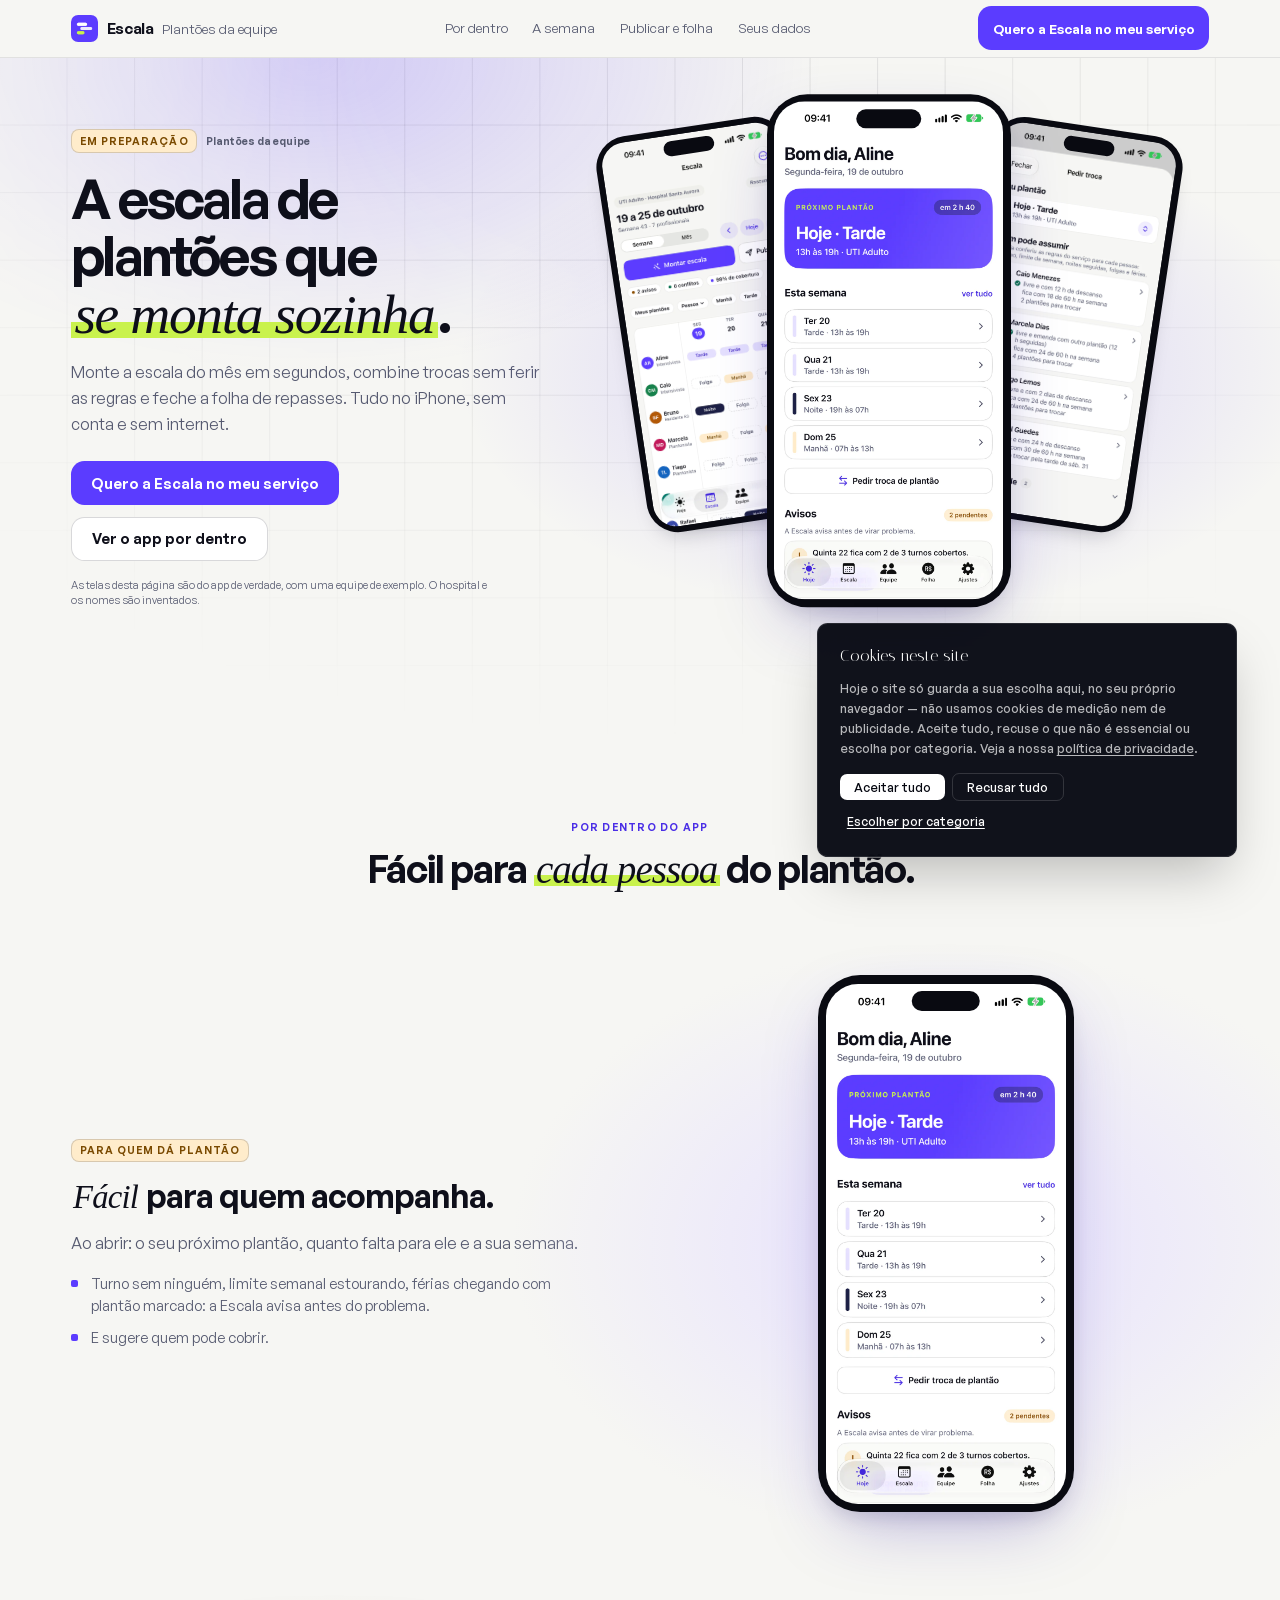
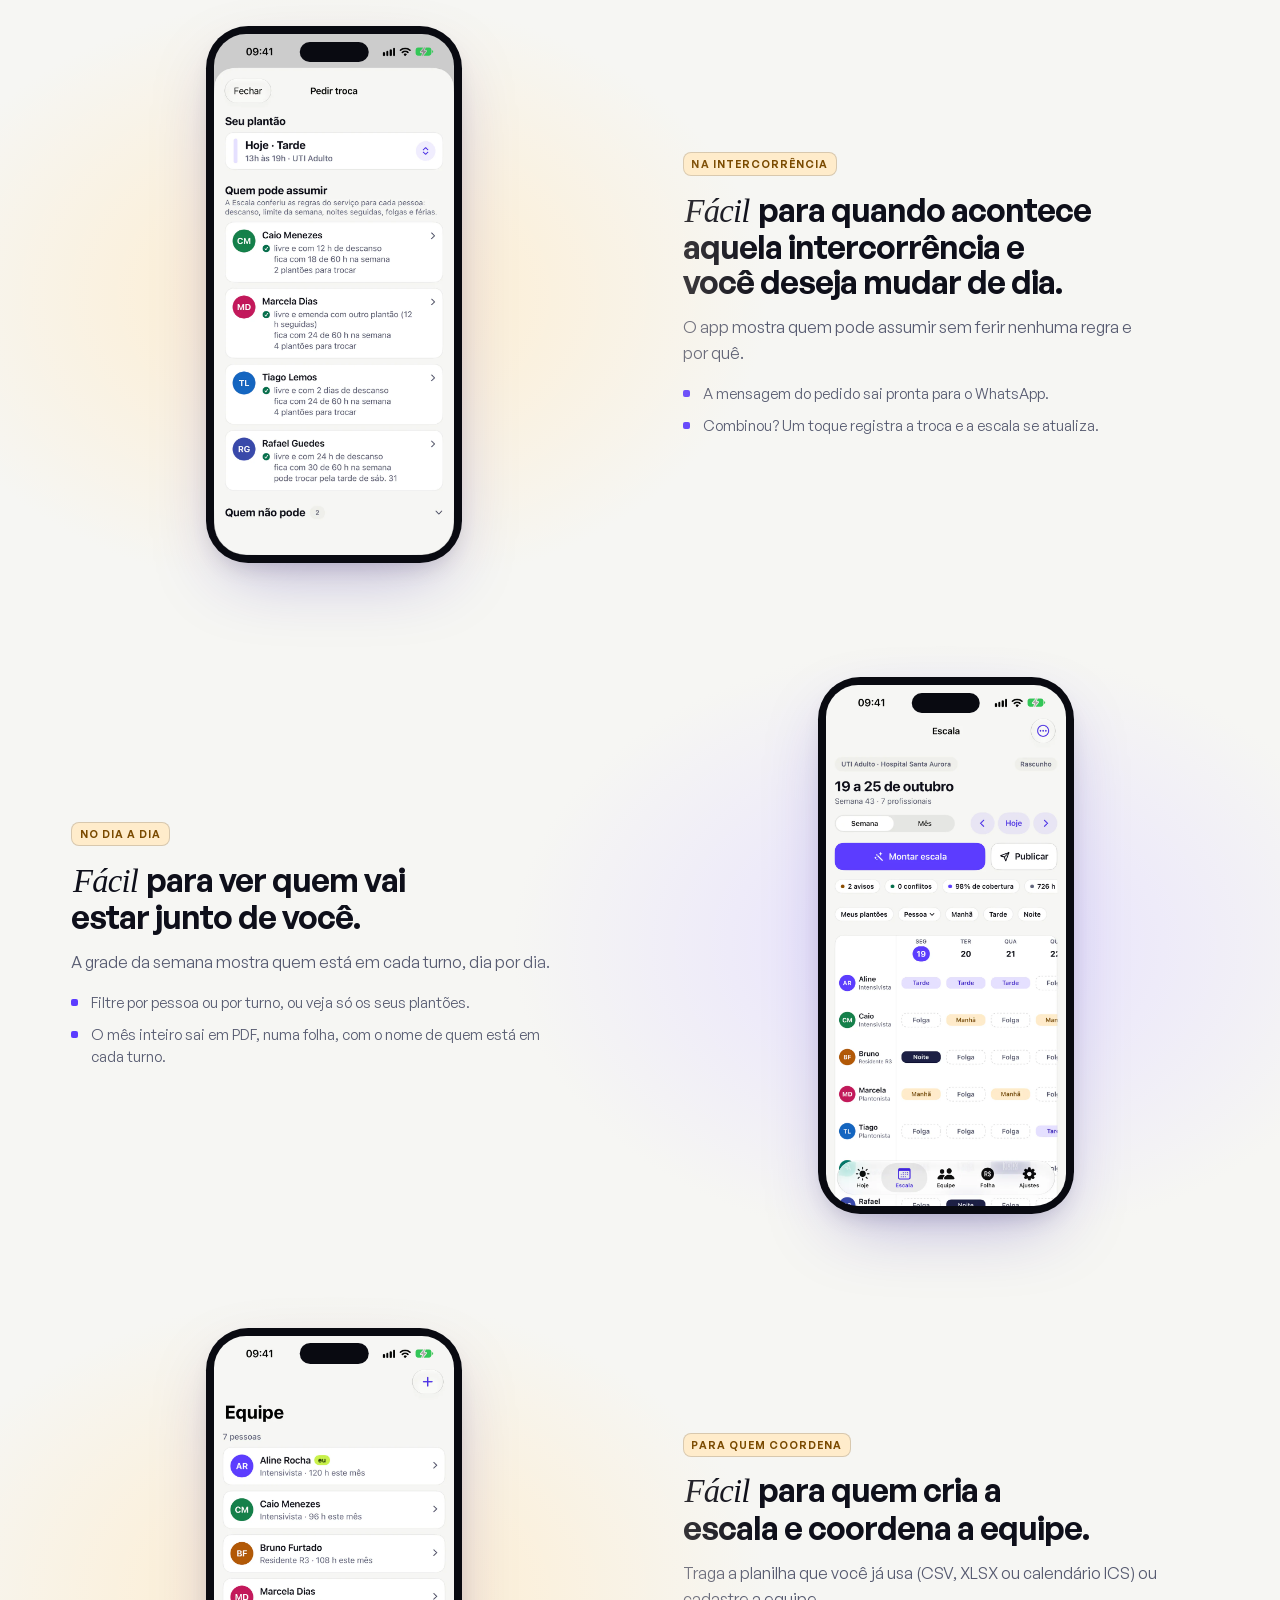
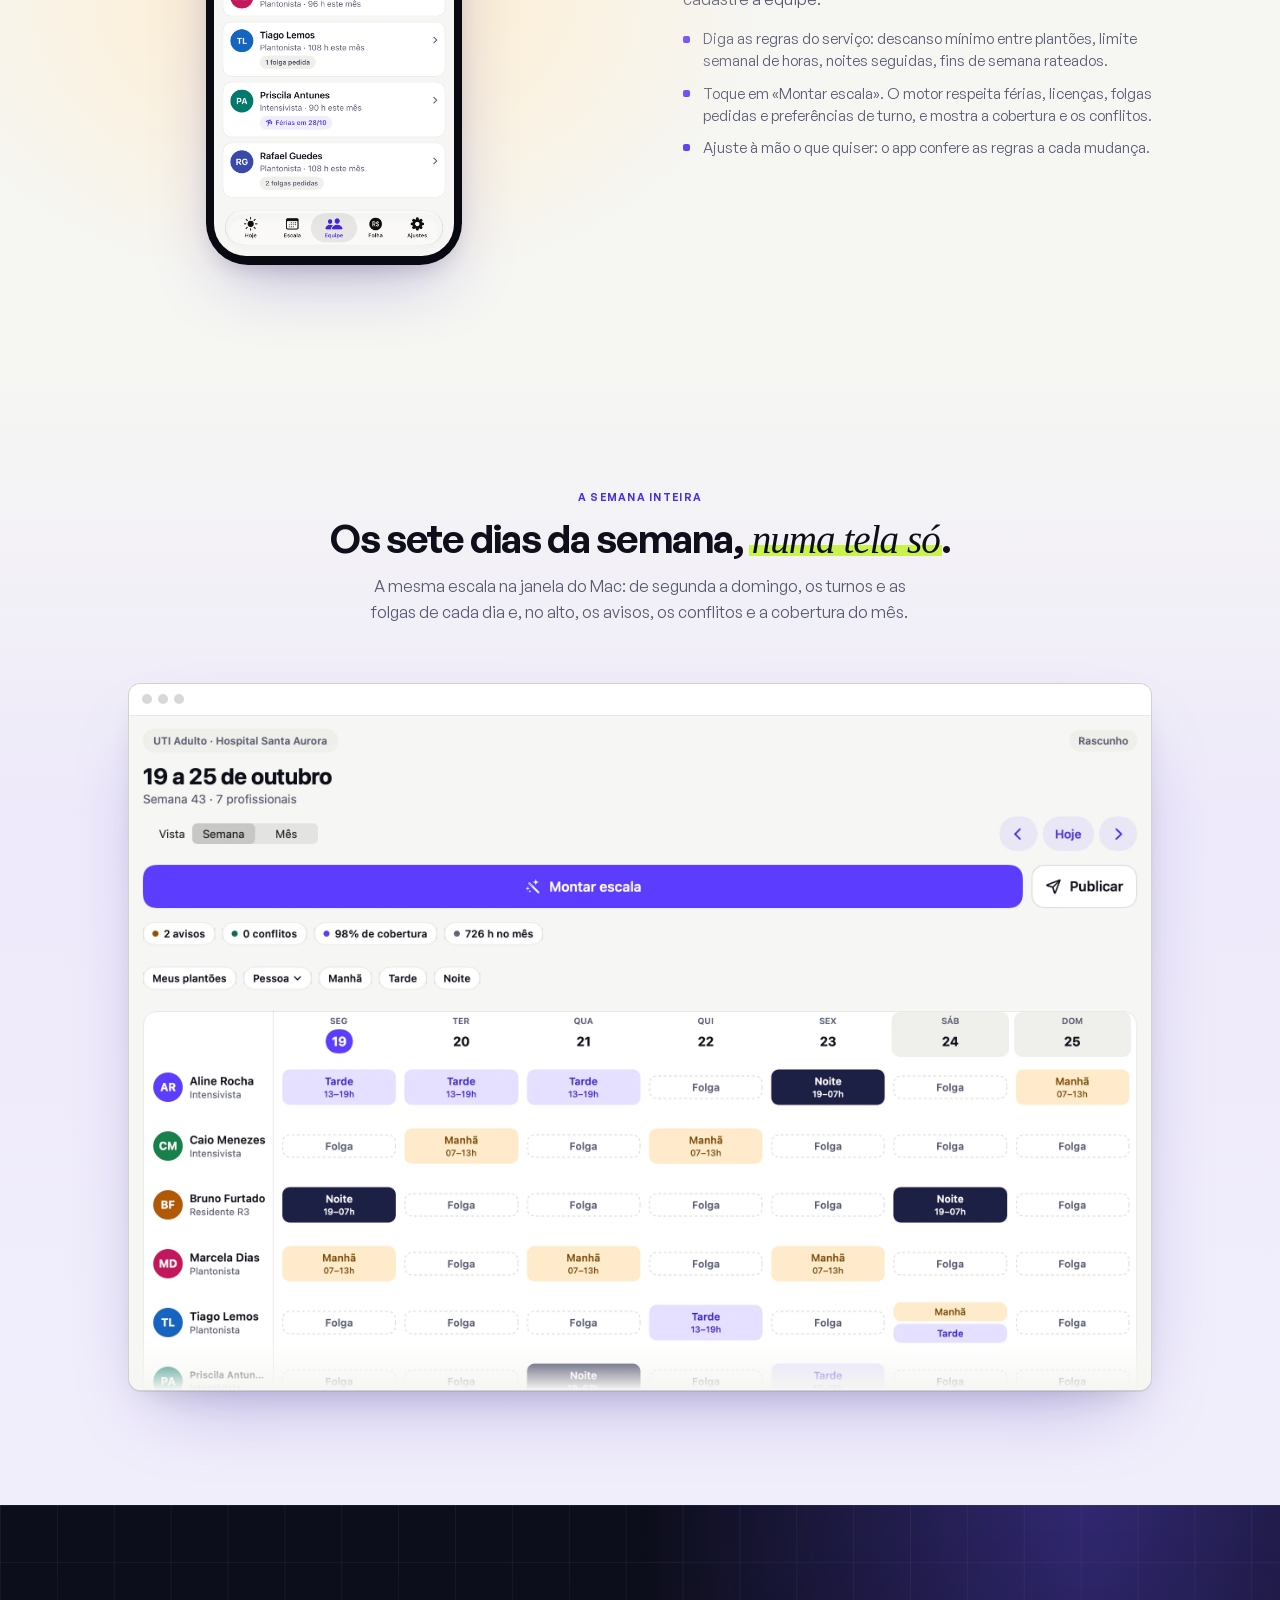
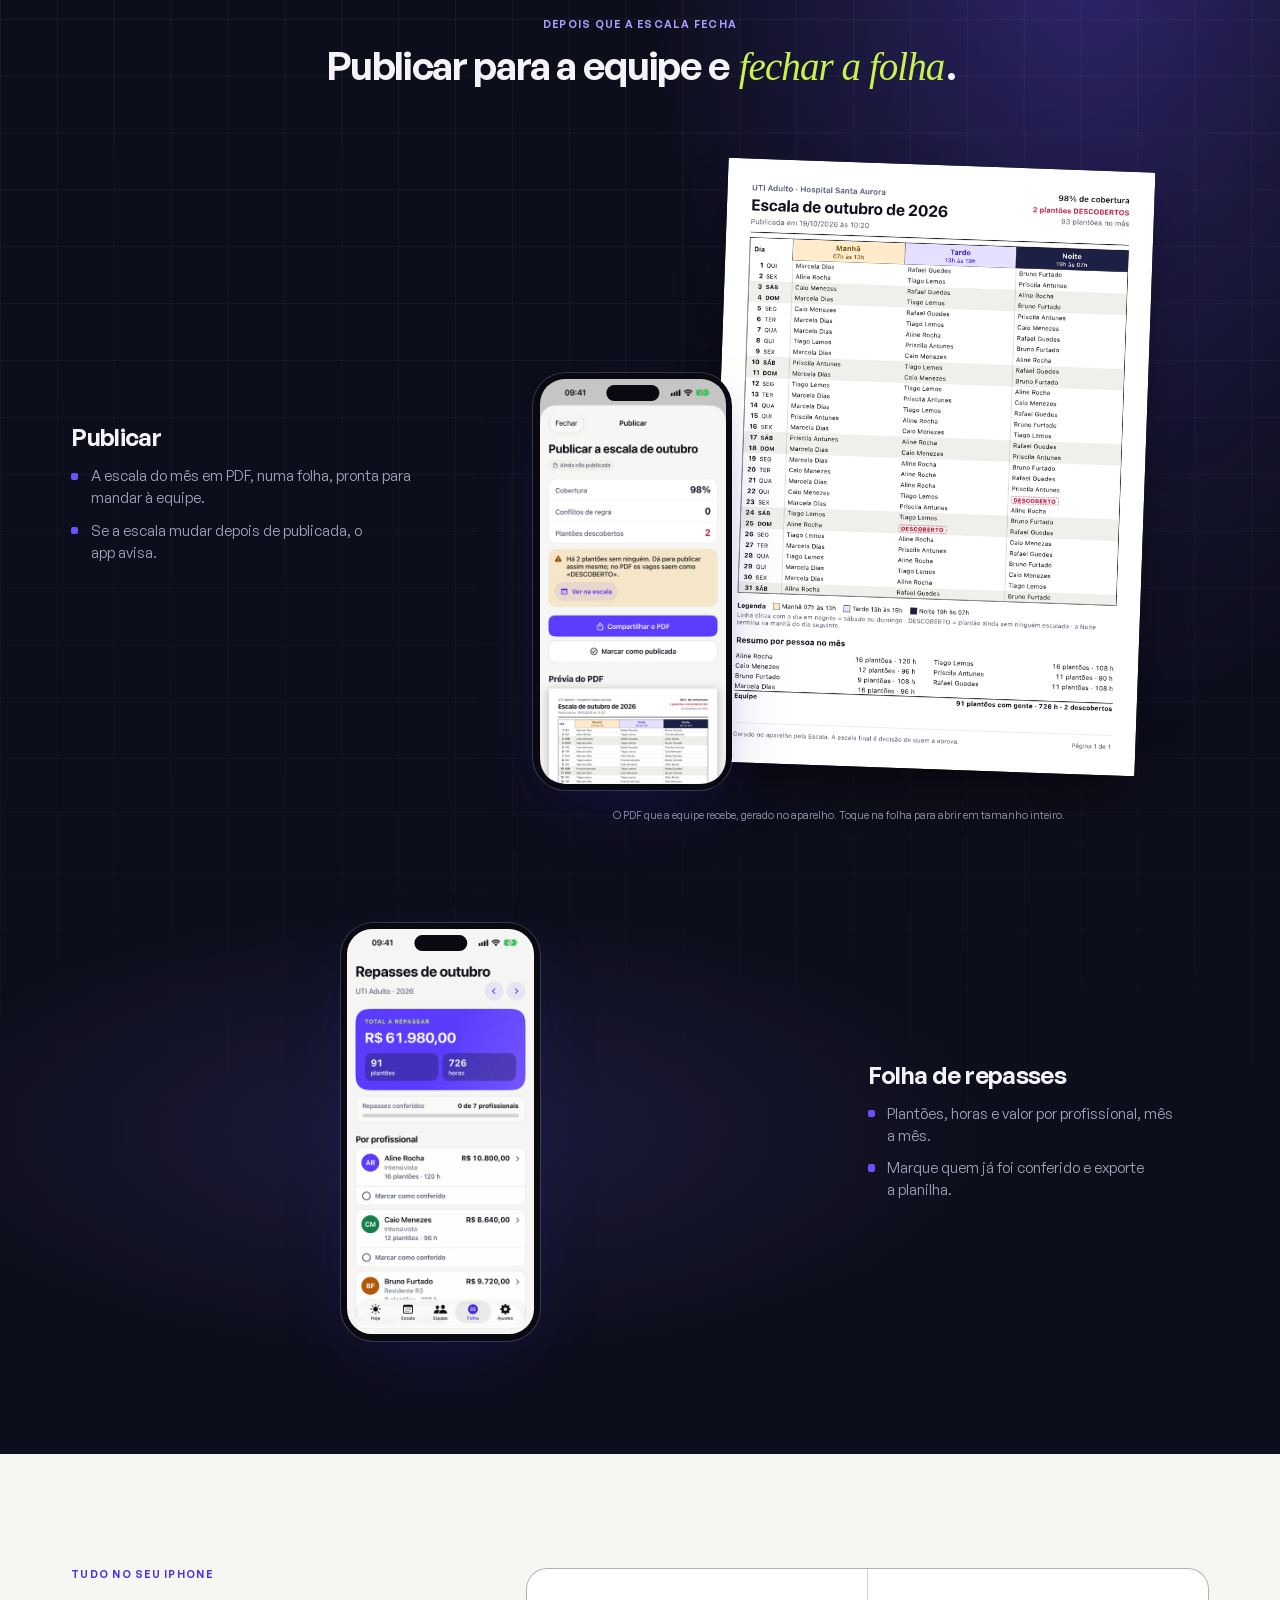
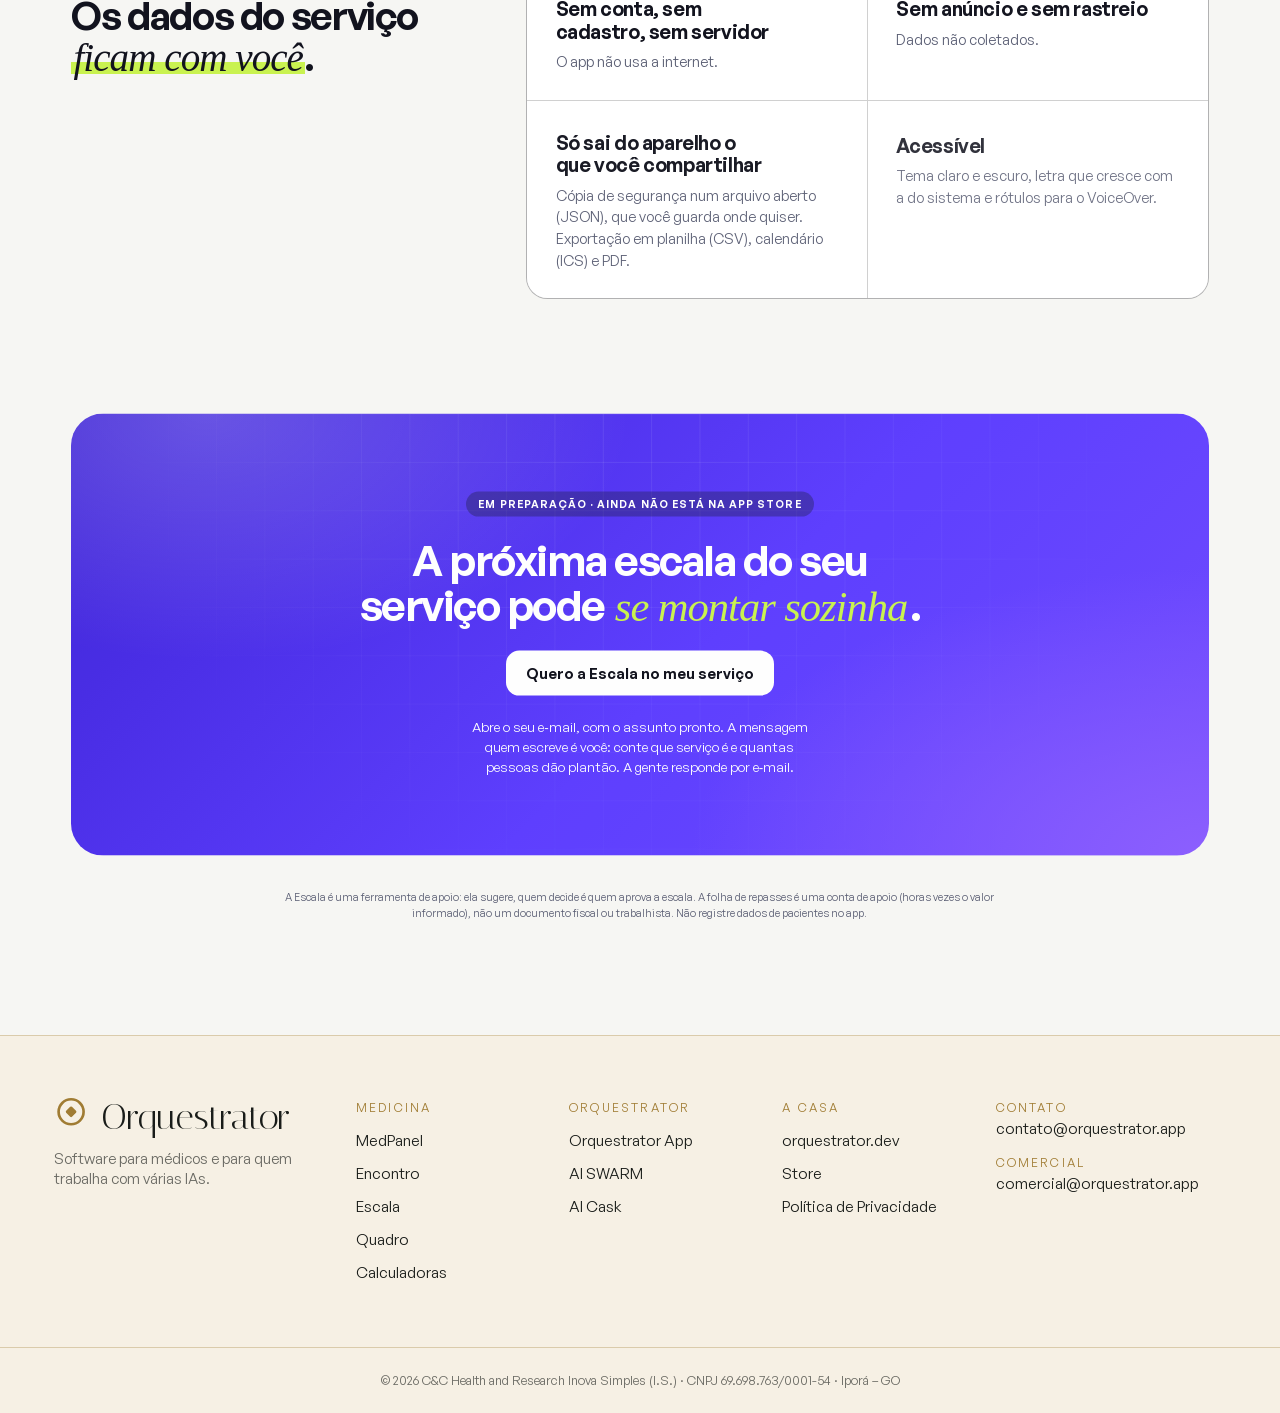
==== commit 0fde3b0b: "Conta Orquestrator: login Google/GitHub e painel de acessos Cadastro único Firebase, vinculação de p" ====
--- a/index.html
+++ b/index.html
@@ -1 +1 @@
-<!DOCTYPE html><html lang="pt-BR"><head><meta charSet="utf-8"/><meta name="viewport" content="width=device-width, initial-scale=1"/><link rel="preload" href="/_next/static/media/002ad56b38a46c9f-s.p.0f59t7u8y6li6.woff2" as="font" crossorigin="" type="font/woff2"/><link rel="preload" href="/_next/static/media/015286201268d2a6-s.p.0l4wo6bqs1t08.woff2" as="font" crossorigin="" type="font/woff2"/><link rel="preload" href="/_next/static/media/016d87c0cc8b8e03-s.p.0frjw6rbwpb9q.woff2" as="font" crossorigin="" type="font/woff2"/><link rel="preload" href="/_next/static/media/019e33408574e34b-s.p.15c9-flx7omvj.woff2" as="font" crossorigin="" type="font/woff2"/><link rel="preload" href="/_next/static/media/02e550b4c497ffd7-s.p.0_0t1613pgxdo.woff2" as="font" crossorigin="" type="font/woff2"/><link rel="preload" href="/_next/static/media/0384cfd38b99ce4f-s.p.11c-kdd-h5mww.woff2" as="font" crossorigin="" type="font/woff2"/><link rel="preload" href="/_next/static/media/03c0db9b5a4c2c94-s.p.0zgs71~~du8hq.woff2" as="font" crossorigin="" type="font/woff2"/><link rel="preload" href="/_next/static/media/03d0e36c7236607b-s.p.0y95oh9lipnmo.woff2" as="font" crossorigin="" type="font/woff2"/><link rel="preload" href="/_next/static/media/059824b686cd8047-s.p.0s2ldow7b7h7s.woff2" as="font" crossorigin="" type="font/woff2"/><link rel="preload" href="/_next/static/media/0c70f68f8f8a0de0-s.p.16jhs1jc24tr1.woff2" as="font" crossorigin="" type="font/woff2"/><link rel="preload" href="/_next/static/media/114efd192faddb25-s.p.0w9ayaf69b0px.woff2" as="font" crossorigin="" type="font/woff2"/><link rel="preload" href="/_next/static/media/1615dd90058dd472-s.p.0ea7t3jcdhrxv.woff2" as="font" crossorigin="" type="font/woff2"/><link rel="preload" href="/_next/static/media/172c6d7f19452c54-s.p.0swyj9sqf7rvm.woff2" as="font" crossorigin="" type="font/woff2"/><link rel="preload" href="/_next/static/media/17641f5d78f6e900-s.p.13-kge8vfriao.woff2" as="font" crossorigin="" type="font/woff2"/><link rel="preload" href="/_next/static/media/186b494074a89ca8-s.p.0~j1_3a3olz91.woff2" as="font" crossorigin="" type="font/woff2"/><link rel="preload" href="/_next/static/media/18abe14d1590d8ea-s.p.15jy1f6j2cwxb.woff2" as="font" crossorigin="" type="font/woff2"/><link rel="preload" href="/_next/static/media/1903d20155caee42-s.p.078hb-~~~e4u..woff2" as="font" crossorigin="" type="font/woff2"/><link rel="preload" href="/_next/static/media/1943fced1587c24b-s.p.170n8mp7t~vga.woff2" as="font" crossorigin="" type="font/woff2"/><link rel="preload" href="/_next/static/media/1b48ef96a6c7a65c-s.p.0ktphb4l_lcfj.woff2" as="font" crossorigin="" type="font/woff2"/><link rel="preload" href="/_next/static/media/1b8def2d4a8da93e-s.p.0v_0_hk7e7~yp.woff2" as="font" crossorigin="" type="font/woff2"/><link rel="preload" href="/_next/static/media/1ccd044fc4a54a49-s.p.17-tgeuymqxh5.woff2" as="font" crossorigin="" type="font/woff2"/><link rel="preload" href="/_next/static/media/1db2ddb569d52191-s.p.03tbozdp~tgys.woff2" as="font" crossorigin="" type="font/woff2"/><link rel="preload" href="/_next/static/media/1e9d7fbc9ac005c3-s.p.0_dmq5q2vhnid.woff2" as="font" crossorigin="" type="font/woff2"/><link rel="preload" href="/_next/static/media/1f9dadf367424346-s.p.048mod9pcqvnw.woff2" as="font" crossorigin="" type="font/woff2"/><link rel="preload" href="/_next/static/media/2119272d4c96c9c9-s.p.0.lx5qgaer0ct.woff2" as="font" crossorigin="" type="font/woff2"/><link rel="preload" href="/_next/static/media/218f525e9b20ae3e-s.p.014ixqos2.ryc.woff2" as="font" crossorigin="" type="font/woff2"/><link rel="preload" href="/_next/static/media/22d2d81e68feff15-s.p.13j4rasgmsp6e.woff2" as="font" crossorigin="" type="font/woff2"/><link rel="preload" href="/_next/static/media/23c71eb8a6f6169d-s.p.0s.jkum2lcyjv.woff2" as="font" crossorigin="" type="font/woff2"/><link rel="preload" href="/_next/static/media/2571f6eeabbf3907-s.p.0psua3g_q0tf..woff2" as="font" crossorigin="" type="font/woff2"/><link rel="preload" href="/_next/static/media/2742bd55ed4b42b4-s.p.0j3-p-c4z58wc.woff2" as="font" crossorigin="" type="font/woff2"/><link rel="preload" href="/_next/static/media/2815314c7967c94e-s.p.00~guypj.h52f.woff2" as="font" crossorigin="" type="font/woff2"/><link rel="preload" href="/_next/static/media/290a98c49fc544b8-s.p.0szxdfj~32mno.woff2" as="font" crossorigin="" type="font/woff2"/><link rel="preload" href="/_next/static/media/29863229b98b5b0e-s.p.0d8pweo_c5uza.woff2" as="font" crossorigin="" type="font/woff2"/><link rel="preload" href="/_next/static/media/29ae915e262396fb-s.p.0dfw7s_2.owjv.woff2" as="font" crossorigin="" type="font/woff2"/><link rel="preload" href="/_next/static/media/2c053f3774869505-s.p.0-k1_d63lro6r.woff2" as="font" crossorigin="" type="font/woff2"/><link rel="preload" href="/_next/static/media/2e7ac61358eea525-s.p.00s5cagt6wc4q.woff2" as="font" crossorigin="" type="font/woff2"/><link rel="preload" href="/_next/static/media/30101e235752ba5c-s.p.0getib0pu_436.woff2" as="font" crossorigin="" type="font/woff2"/><link rel="preload" href="/_next/static/media/3042c2e1bf6e0b3a-s.p.06eu29w_zl6l..woff2" as="font" crossorigin="" type="font/woff2"/><link rel="preload" href="/_next/static/media/308b966a1f39dbd4-s.p.16cf3gg_auvqp.woff2" as="font" crossorigin="" type="font/woff2"/><link rel="preload" href="/_next/static/media/30b879d734f9dd8e-s.p.0-70ydyhqilor.woff2" as="font" crossorigin="" type="font/woff2"/><link rel="preload" href="/_next/static/media/30bfaf64d8064a6e-s.p.07~mune9gxpey.woff2" as="font" crossorigin="" type="font/woff2"/><link rel="preload" href="/_next/static/media/31bf168104181c41-s.p.08xoca~ukip3-.woff2" as="font" crossorigin="" type="font/woff2"/><link rel="preload" href="/_next/static/media/32bf47ff417e40e6-s.p.07zsh62m0mjal.woff2" as="font" crossorigin="" type="font/woff2"/><link rel="preload" href="/_next/static/media/32d3e9e57264ec6b-s.p.08ocvddxa0k3i.woff2" as="font" crossorigin="" type="font/woff2"/><link rel="preload" href="/_next/static/media/34eb8c341b30770d-s.p.0141frvn8id8e.woff2" as="font" crossorigin="" type="font/woff2"/><link rel="preload" href="/_next/static/media/38324df556f1cbfc-s.p.0xca240w8705d.woff2" as="font" crossorigin="" type="font/woff2"/><link rel="preload" href="/_next/static/media/38d3d755b469d320-s.p.0dk81a7t2l186.woff2" as="font" crossorigin="" type="font/woff2"/><link rel="preload" href="/_next/static/media/38f7094e78698b72-s.p.0m-s2861w5uc-.woff2" as="font" crossorigin="" type="font/woff2"/><link rel="preload" href="/_next/static/media/39b81b413540af58-s.p.0lekvco3k8ve0.woff2" as="font" crossorigin="" type="font/woff2"/><link rel="preload" href="/_next/static/media/39ea45b643d11126-s.p.0~r7ivmm2mcvg.woff2" as="font" crossorigin="" type="font/woff2"/><link rel="preload" href="/_next/static/media/3b002f1e24fde4fe-s.p.0znmwvtv.66iu.woff2" as="font" crossorigin="" type="font/woff2"/><link rel="preload" href="/_next/static/media/3b07cee987576037-s.p.0040bsbx8kml6.woff2" as="font" crossorigin="" type="font/woff2"/><link rel="preload" href="/_next/static/media/3b232dea2eef096a-s.p.13kc8y-cgzok5.woff2" as="font" crossorigin="" type="font/woff2"/><link rel="preload" href="/_next/static/media/3c1539a1e6471691-s.p.0tjgtdnznbyq9.woff2" as="font" crossorigin="" type="font/woff2"/><link rel="preload" href="/_next/static/media/3c796dc6494646dd-s.p.151y816.hctxg.woff2" as="font" crossorigin="" type="font/woff2"/><link rel="preload" href="/_next/static/media/3dc9d37f1e023b5c-s.p.107-ezm2kofo7.woff2" as="font" crossorigin="" type="font/woff2"/><link rel="preload" href="/_next/static/media/41f33cb677fa4a62-s.p.0~87j81d4ys0p.woff2" as="font" crossorigin="" type="font/woff2"/><link rel="preload" href="/_next/static/media/4206bf5f02e55e3e-s.p.02zyt0sou8-iy.woff2" as="font" crossorigin="" type="font/woff2"/><link rel="preload" href="/_next/static/media/4279f63cfb2374d8-s.p.0n4ljy-vbxs-e.woff2" as="font" crossorigin="" type="font/woff2"/><link rel="preload" href="/_next/static/media/43850f28247faf1b-s.p.0.dq458kqa84g.woff2" as="font" crossorigin="" type="font/woff2"/><link rel="preload" href="/_next/static/media/43ad679dc4361f92-s.p.00w2nfn2~ia6~.woff2" as="font" crossorigin="" type="font/woff2"/><link rel="preload" href="/_next/static/media/43d5378de42f63cc-s.p.0ycp3fi3jq_mm.woff2" as="font" crossorigin="" type="font/woff2"/><link rel="preload" href="/_next/static/media/43f91e7f4777335f-s.p.07g1tgvmg9ine.woff2" as="font" crossorigin="" type="font/woff2"/><link rel="preload" href="/_next/static/media/4493b6c988dcc597-s.p.0c~1~gyur2yps.woff2" as="font" crossorigin="" type="font/woff2"/><link rel="preload" href="/_next/static/media/44e19c97da992608-s.p.08o5va35zzzx9.woff2" as="font" crossorigin="" type="font/woff2"/><link rel="preload" href="/_next/static/media/454338c3bf4dc1e7-s.p.15viufso940v~.woff2" as="font" crossorigin="" type="font/woff2"/><link rel="preload" href="/_next/static/media/45f9fd801a720905-s.p.125sq2q5i56h8.woff2" as="font" crossorigin="" type="font/woff2"/><link rel="preload" href="/_next/static/media/4645ea835cc3f7b8-s.p.0dj1my6ttu8ty.woff2" as="font" crossorigin="" type="font/woff2"/><link rel="preload" href="/_next/static/media/47ca01105d385403-s.p.0km24i32.m7pj.woff2" as="font" crossorigin="" type="font/woff2"/><link rel="preload" href="/_next/static/media/4c0a3785cb91fe1f-s.p.0_q~3l0e8crkw.woff2" as="font" crossorigin="" type="font/woff2"/><link rel="preload" href="/_next/static/media/4cb1a9cead03db1c-s.p.0x353o575c_g7.woff2" as="font" crossorigin="" type="font/woff2"/><link rel="preload" href="/_next/static/media/4d8ac7b813979ef2-s.p.0kbhptd9vy1vd.woff2" as="font" crossorigin="" type="font/woff2"/><link rel="preload" href="/_next/static/media/4e82145fb9ff7a17-s.p.117v.dfrhv3ja.woff2" as="font" crossorigin="" type="font/woff2"/><link rel="preload" href="/_next/static/media/4e912a91d27e9498-s.p.0ls885o9_eck6.woff2" as="font" crossorigin="" type="font/woff2"/><link rel="preload" href="/_next/static/media/4eae29a803afd31c-s.p.02gd0ifb6qu1w.woff2" as="font" crossorigin="" type="font/woff2"/><link rel="preload" href="/_next/static/media/5053fba55258321d-s.p.10w.ec_utoj...woff2" as="font" crossorigin="" type="font/woff2"/><link rel="preload" href="/_next/static/media/519e956447734572-s.p.0kk_zpcilsxyr.woff2" as="font" crossorigin="" type="font/woff2"/><link rel="preload" href="/_next/static/media/53f4e35201f5bdba-s.p.0o1qmyj6lhw3s.woff2" as="font" crossorigin="" type="font/woff2"/><link rel="preload" href="/_next/static/media/5429c782079d5828-s.p.10.2gwamig1em.woff2" as="font" crossorigin="" type="font/woff2"/><link rel="preload" href="/_next/static/media/554d7ece9eb1d626-s.p.00ejiy3h0vnz5.woff2" as="font" crossorigin="" type="font/woff2"/><link rel="preload" href="/_next/static/media/55cbd646e20d5a4a-s.p.15hfhpk_yvi1x.woff2" as="font" crossorigin="" type="font/woff2"/><link rel="preload" href="/_next/static/media/56551c7972e3e6a7-s.p.0zokh0ffjfu2f.woff2" as="font" crossorigin="" type="font/woff2"/><link rel="preload" href="/_next/static/media/56977a4d4a99d277-s.p.0b.5jf1w2i6u8.woff2" as="font" crossorigin="" type="font/woff2"/><link rel="preload" href="/_next/static/media/56a6a3a116f6044c-s.p.0b~jmhrk-t0dt.woff2" as="font" crossorigin="" type="font/woff2"/><link rel="preload" href="/_next/static/media/56d1203728e99c8c-s.p.03a5wbj4l-22~.woff2" as="font" crossorigin="" type="font/woff2"/><link rel="preload" href="/_next/static/media/573d0623a59073f8-s.p.0sm~vsuif1.ws.woff2" as="font" crossorigin="" type="font/woff2"/><link rel="preload" href="/_next/static/media/584427a24da92ff9-s.p.03eiudkl6d4sf.woff2" as="font" crossorigin="" type="font/woff2"/><link rel="preload" href="/_next/static/media/5895cc5c1f4e395e-s.p.07tgn0eirg0af.woff2" as="font" crossorigin="" type="font/woff2"/><link rel="preload" href="/_next/static/media/594db5398266c67b-s.p.0qllyycmz3o74.woff2" as="font" crossorigin="" type="font/woff2"/><link rel="preload" href="/_next/static/media/595cb9f999fd773e-s.p.17j6a5pcm30ju.woff2" as="font" crossorigin="" type="font/woff2"/><link rel="preload" href="/_next/static/media/5b1c5a78a9c69923-s.p.15vj~o235.y3w.woff2" as="font" crossorigin="" type="font/woff2"/><link rel="preload" href="/_next/static/media/5bb627cdef88be70-s.p.15ky-5d4rx_85.woff2" as="font" crossorigin="" type="font/woff2"/><link rel="preload" href="/_next/static/media/5bc7a4f67b3b2417-s.p.08gyw9lf3jv.m.woff2" as="font" crossorigin="" type="font/woff2"/><link rel="preload" href="/_next/static/media/5c758e5c750963c1-s.p.13pulpd9wfii8.woff2" as="font" crossorigin="" type="font/woff2"/><link rel="preload" href="/_next/static/media/5c871332aed31bd4-s.p.0p2pjvz522bdc.woff2" as="font" crossorigin="" type="font/woff2"/><link rel="preload" href="/_next/static/media/5e4a79e78aa24b35-s.p.00lgwjqpsw5qx.woff2" as="font" crossorigin="" type="font/woff2"/><link rel="preload" href="/_next/static/media/5f2b8d2cb6088495-s.p.0.zddlow_b4mp.woff2" as="font" crossorigin="" type="font/woff2"/><link rel="preload" href="/_next/static/media/60fe495e93dd70e7-s.p.0b~8x75cm5mi~.woff2" as="font" crossorigin="" type="font/woff2"/><link rel="preload" href="/_next/static/media/6137b8a2a496944a-s.p.13ihouf9v..im.woff2" as="font" crossorigin="" type="font/woff2"/><link rel="preload" href="/_next/static/media/61739b1ce8f94749-s.p.105i-jz_sd0mu.woff2" as="font" crossorigin="" type="font/woff2"/><link rel="preload" href="/_next/static/media/619a2aaac2940701-s.p.0u_141k9520vr.woff2" as="font" crossorigin="" type="font/woff2"/><link rel="preload" href="/_next/static/media/62ff0afd35a51bd1-s.p.171jypacl9_2z.woff2" as="font" crossorigin="" type="font/woff2"/><link rel="preload" href="/_next/static/media/67b0565306d038f3-s.p.0ueiet29ajv6-.woff2" as="font" crossorigin="" type="font/woff2"/><link rel="preload" href="/_next/static/media/682cecb713d2fe79-s.p.0g5kq4_xlqyok.woff2" as="font" crossorigin="" type="font/woff2"/><link rel="preload" href="/_next/static/media/68eb6f6c399b0b08-s.p.0r8hjc~6p2.4n.woff2" as="font" crossorigin="" type="font/woff2"/><link rel="preload" href="/_next/static/media/6b3aea2fa3398619-s.p.0c9nvt9pw6tt4.woff2" as="font" crossorigin="" type="font/woff2"/><link rel="preload" href="/_next/static/media/6ca79aeb6fa5fa85-s.p.09z507-q77.s0.woff2" as="font" crossorigin="" type="font/woff2"/><link rel="preload" href="/_next/static/media/6ccf63dfa134ca34-s.p.0v44440.p30jb.woff2" as="font" crossorigin="" type="font/woff2"/><link rel="preload" href="/_next/static/media/6d834a25593dfa0d-s.p.17shrdmo9rw42.woff2" as="font" crossorigin="" type="font/woff2"/><link rel="preload" href="/_next/static/media/6ee9f0874781a17d-s.p.0fv0_aq1el2ca.woff2" as="font" crossorigin="" type="font/woff2"/><link rel="preload" href="/_next/static/media/7444726f3b492558-s.p.15n2emcfmw3rn.woff2" as="font" crossorigin="" type="font/woff2"/><link rel="preload" href="/_next/static/media/747f555f231561f1-s.p.0sa0zhj6ohpfm.woff2" as="font" crossorigin="" type="font/woff2"/><link rel="preload" href="/_next/static/media/7548fa1ad5faf4f7-s.p.0_.qk4ucm0ow2.woff2" as="font" crossorigin="" type="font/woff2"/><link rel="preload" href="/_next/static/media/762207642c1d657a-s.p.0y01noaew7tbm.woff2" as="font" crossorigin="" type="font/woff2"/><link rel="preload" href="/_next/static/media/7693c8cb3d733a96-s.p.13~1_21-x6uyg.woff2" as="font" crossorigin="" type="font/woff2"/><link rel="preload" href="/_next/static/media/7aedd79ca8c378f4-s.p.07yp.kyz719u0.woff2" as="font" crossorigin="" type="font/woff2"/><link rel="preload" href="/_next/static/media/7b323863dddd6dc5-s.p.0zmyw7ljxp4.u.woff2" as="font" crossorigin="" type="font/woff2"/><link rel="preload" href="/_next/static/media/7c390261414bb517-s.p.17wykb8p3fifa.woff2" as="font" crossorigin="" type="font/woff2"/><link rel="preload" href="/_next/static/media/7c8d94052edc7e71-s.p.0-2-ft_iqd0.0.woff2" as="font" crossorigin="" type="font/woff2"/><link rel="preload" href="/_next/static/media/7cf39da9896e5c8d-s.p.0fsp~440s8ncr.woff2" as="font" crossorigin="" type="font/woff2"/><link rel="preload" href="/_next/static/media/7ed47ed649891e2e-s.p.0mvo83r2xralf.woff2" as="font" crossorigin="" type="font/woff2"/><link rel="preload" href="/_next/static/media/805d6fde63be0378-s.p.0ghlq-xfo_zip.woff2" as="font" crossorigin="" type="font/woff2"/><link rel="preload" href="/_next/static/media/807f09ca03095886-s.p.0s9wbztz6le.n.woff2" as="font" crossorigin="" type="font/woff2"/><link rel="preload" href="/_next/static/media/81a4da8324502a54-s.p.0ut9jyf52w02r.woff2" as="font" crossorigin="" type="font/woff2"/><link rel="preload" href="/_next/static/media/82375b7342c373c4-s.p.0nc5x~sv0iiu1.woff2" as="font" crossorigin="" type="font/woff2"/><link rel="preload" href="/_next/static/media/82b8313c478753e1-s.p.0~x7aduboe87z.woff2" as="font" crossorigin="" type="font/woff2"/><link rel="preload" href="/_next/static/media/842d8ef63e76c168-s.p.0xyj--jksc19h.woff2" as="font" crossorigin="" type="font/woff2"/><link rel="preload" href="/_next/static/media/857ba7bde8bb813f-s.p.0hyjfc2~j3b_i.woff2" as="font" crossorigin="" type="font/woff2"/><link rel="preload" href="/_next/static/media/8631d000b434d536-s.p.0g4x6naic.t3x.woff2" as="font" crossorigin="" type="font/woff2"/><link rel="preload" href="/_next/static/media/870c91f2f7376843-s.p.0zswqusyc6vmq.woff2" as="font" crossorigin="" type="font/woff2"/><link rel="preload" href="/_next/static/media/8732c4c7086bd053-s.p.0jui29e2uqukt.woff2" as="font" crossorigin="" type="font/woff2"/><link rel="preload" href="/_next/static/media/874e051354b1278f-s.p.11b4qsta1mttj.woff2" as="font" crossorigin="" type="font/woff2"/><link rel="preload" href="/_next/static/media/87587daa7ddd0937-s.p.0peymdldxj2w6.woff2" as="font" crossorigin="" type="font/woff2"/><link rel="preload" href="/_next/static/media/89bcdbd88deb22d8-s.p.0g1s6hi2poy-g.woff2" as="font" crossorigin="" type="font/woff2"/><link rel="preload" href="/_next/static/media/8a93e5ea57c0b850-s.p.0gbtc2fzfbvh5.woff2" as="font" crossorigin="" type="font/woff2"/><link rel="preload" href="/_next/static/media/8add48c9e26b96e0-s.p.0aeb6fau06trx.woff2" as="font" crossorigin="" type="font/woff2"/><link rel="preload" href="/_next/static/media/8b896a3b1d451881-s.p.12bog3sx.r6gz.woff2" as="font" crossorigin="" type="font/woff2"/><link rel="preload" href="/_next/static/media/8d85211ead46f024-s.p.0q4u8osz3sx63.woff2" as="font" crossorigin="" type="font/woff2"/><link rel="preload" href="/_next/static/media/8e3ffa9f57182f51-s.p.0qdmne3sg1d0w.woff2" as="font" crossorigin="" type="font/woff2"/><link rel="preload" href="/_next/static/media/90d33ae700474423-s.p.13ya6goi-a2ah.woff2" as="font" crossorigin="" type="font/woff2"/><link rel="preload" href="/_next/static/media/92582803f0a88444-s.p.15-fchnicn4xz.woff2" as="font" crossorigin="" type="font/woff2"/><link rel="preload" href="/_next/static/media/92b80bd9a9d53a69-s.p.16500~_rqnaut.woff2" as="font" crossorigin="" type="font/woff2"/><link rel="preload" href="/_next/static/media/9356059034c240cf-s.p.0.-t~ko24zgh3.woff2" as="font" crossorigin="" type="font/woff2"/><link rel="preload" href="/_next/static/media/9426f7288a7de5a1-s.p.12v81o_1pqu-4.woff2" as="font" crossorigin="" type="font/woff2"/><link rel="preload" href="/_next/static/media/9476014bfb55e021-s.p.04bgm3p-ryneg.woff2" as="font" crossorigin="" type="font/woff2"/><link rel="preload" href="/_next/static/media/94e088df2ff61238-s.p.0rdu4umunrsy_.woff2" as="font" crossorigin="" type="font/woff2"/><link rel="preload" href="/_next/static/media/96034c0eaf2cddc2-s.p.0wm7u274t9u_p.woff2" as="font" crossorigin="" type="font/woff2"/><link rel="preload" href="/_next/static/media/96ea6250e38975ad-s.p.14k_aipd85-ca.woff2" as="font" crossorigin="" type="font/woff2"/><link rel="preload" href="/_next/static/media/97d0d01438052dfd-s.p.0mh9c6~x-alo2.woff2" as="font" crossorigin="" type="font/woff2"/><link rel="preload" href="/_next/static/media/980bafb7a1f18579-s.p.0fwfq.j12atfh.woff2" as="font" crossorigin="" type="font/woff2"/><link rel="preload" href="/_next/static/media/99d29ce3d1628b3b-s.p.12pyb.cw.6gcl.woff2" as="font" crossorigin="" type="font/woff2"/><link rel="preload" href="/_next/static/media/9a3da6489e9fb4a5-s.p.0z4jb0ujxvgof.woff2" as="font" crossorigin="" type="font/woff2"/><link rel="preload" href="/_next/static/media/9a8e98b8a06c04db-s.p.0xmatv2-8~-bm.woff2" as="font" crossorigin="" type="font/woff2"/><link rel="preload" href="/_next/static/media/9a9481c74b617d1a-s.p.0m.m~3_4.s.xx.woff2" as="font" crossorigin="" type="font/woff2"/><link rel="preload" href="/_next/static/media/9b61d96fc8cc3543-s.p.13nb3l48r0h~w.woff2" as="font" crossorigin="" type="font/woff2"/><link rel="preload" href="/_next/static/media/9b677464a43784ab-s.p.09-f3m9t63i~0.woff2" as="font" crossorigin="" type="font/woff2"/><link rel="preload" href="/_next/static/media/9dc1a6fb114b646f-s.p.10m58vnrxp2-n.woff2" as="font" crossorigin="" type="font/woff2"/><link rel="preload" href="/_next/static/media/9e07fbd78ed3ac3e-s.p.04enyzxxxzpll.woff2" as="font" crossorigin="" type="font/woff2"/><link rel="preload" href="/_next/static/media/9e25fab3109d806c-s.p.0531.6iewscjm.woff2" as="font" crossorigin="" type="font/woff2"/><link rel="preload" href="/_next/static/media/9f6564d31fd899d6-s.p.0.hel~ziuzx12.woff2" as="font" crossorigin="" type="font/woff2"/><link rel="preload" href="/_next/static/media/9f80653362e1954a-s.p.053hcdlv~kwvf.woff2" as="font" crossorigin="" type="font/woff2"/><link rel="preload" href="/_next/static/media/9f9a2a49e67cf601-s.p.0lj9zh2v3r_hw.woff2" as="font" crossorigin="" type="font/woff2"/><link rel="preload" href="/_next/static/media/9fd4fe7f39e5f82b-s.p.08ie~rse4mmu1.woff2" as="font" crossorigin="" type="font/woff2"/><link rel="preload" href="/_next/static/media/a0f3e42ac853898b-s.p.0tl7xknmpf9ry.woff2" as="font" crossorigin="" type="font/woff2"/><link rel="preload" href="/_next/static/media/a268090be4c1804e-s.p.06syatoguk5z2.woff2" as="font" crossorigin="" type="font/woff2"/><link rel="preload" href="/_next/static/media/a4f2052e26435510-s.p.0pwkn2iszyoet.woff2" as="font" crossorigin="" type="font/woff2"/><link rel="preload" href="/_next/static/media/a89a8a8acb5e6fba-s.p.0jqtds0oq_8zl.woff2" as="font" crossorigin="" type="font/woff2"/><link rel="preload" href="/_next/static/media/a92268b131973493-s.p.16ktv60edhl-g.woff2" as="font" crossorigin="" type="font/woff2"/><link rel="preload" href="/_next/static/media/a9e3a065b12e9a30-s.p.188_18mg.li0c.woff2" as="font" crossorigin="" type="font/woff2"/><link rel="preload" href="/_next/static/media/b0f04e3ed950ac75-s.p.0tjfraz1v20wv.woff2" as="font" crossorigin="" type="font/woff2"/><link rel="preload" href="/_next/static/media/b2441d1931349016-s.p.0fxwyk-yap9pe.woff2" as="font" crossorigin="" type="font/woff2"/><link rel="preload" href="/_next/static/media/b25b69e3dc6245b5-s.p.0fkz2qlx2c83f.woff2" as="font" crossorigin="" type="font/woff2"/><link rel="preload" href="/_next/static/media/b50dab58f89f21aa-s.p.01fc5l.v0a82l.woff2" as="font" crossorigin="" type="font/woff2"/><link rel="preload" href="/_next/static/media/b7e8caa97b5856b9-s.p.0zsrpjl.g0n._.woff2" as="font" crossorigin="" type="font/woff2"/><link rel="preload" href="/_next/static/media/b9adc121e4baf24e-s.p.0al5c_mc~j4ij.woff2" as="font" crossorigin="" type="font/woff2"/><link rel="preload" href="/_next/static/media/b9bcbcd825e4cb19-s.p.14ikd-012a.x-.woff2" as="font" crossorigin="" type="font/woff2"/><link rel="preload" href="/_next/static/media/bafc09d09cfddb82-s.p.06qn47kda68do.woff2" as="font" crossorigin="" type="font/woff2"/><link rel="preload" href="/_next/static/media/bcbc49057ef6d476-s.p.0m0..98sefbb~.woff2" as="font" crossorigin="" type="font/woff2"/><link rel="preload" href="/_next/static/media/bd277df6cb2c4dca-s.p.147s3xh4e017y.woff2" as="font" crossorigin="" type="font/woff2"/><link rel="preload" href="/_next/static/media/bdf423eef2385c65-s.p.0byd7qbtbrb-m.woff2" as="font" crossorigin="" type="font/woff2"/><link rel="preload" href="/_next/static/media/bf26bb7c57ffc77e-s.p.10jbyc-s~zui3.woff2" as="font" crossorigin="" type="font/woff2"/><link rel="preload" href="/_next/static/media/c03084cb544ba674-s.p.0q1ti2~gkvi6x.woff2" as="font" crossorigin="" type="font/woff2"/><link rel="preload" href="/_next/static/media/c079a35c77cb53f3-s.p.0ule0mvdx0_0f.woff2" as="font" crossorigin="" type="font/woff2"/><link rel="preload" href="/_next/static/media/c1ec24fe94df81b3-s.p.0tfo00hejcqfw.woff2" as="font" crossorigin="" type="font/woff2"/><link rel="preload" href="/_next/static/media/c303aa715ec40fd9-s.p.04ohx5tlpid6b.woff2" as="font" crossorigin="" type="font/woff2"/><link rel="preload" href="/_next/static/media/c37cd8b6b6fbeadc-s.p.0w9_hq4wcx6v5.woff2" as="font" crossorigin="" type="font/woff2"/><link rel="preload" href="/_next/static/media/c5ff3f8ea5a1f0cb-s.p.03773gm8xymp_.woff2" as="font" crossorigin="" type="font/woff2"/><link rel="preload" href="/_next/static/media/c70801b8d8b95519-s.p.08mc~67zal_-7.woff2" as="font" crossorigin="" type="font/woff2"/><link rel="preload" href="/_next/static/media/c7a823edda640ea9-s.p.08ge.2gm_9.ai.woff2" as="font" crossorigin="" type="font/woff2"/><link rel="preload" href="/_next/static/media/c7d48713e88c1ead-s.p.04yek7s_9e.73.woff2" as="font" crossorigin="" type="font/woff2"/><link rel="preload" href="/_next/static/media/cb26989b5e17a4f3-s.p.0~8jb6w3~7om1.woff2" as="font" crossorigin="" type="font/woff2"/><link rel="preload" href="/_next/static/media/cd1a7c545d1cee62-s.p.151tjpr7m6b2m.woff2" as="font" crossorigin="" type="font/woff2"/><link rel="preload" href="/_next/static/media/ce4ab1dbf40a1cb7-s.p.154mdpoqs8c8l.woff2" as="font" crossorigin="" type="font/woff2"/><link rel="preload" href="/_next/static/media/ce9dd0cbe2c054fc-s.p.0pki6fq82sa57.woff2" as="font" crossorigin="" type="font/woff2"/><link rel="preload" href="/_next/static/media/d0029609c371c61b-s.p.0zs02_brw1qt0.woff2" as="font" crossorigin="" type="font/woff2"/><link rel="preload" href="/_next/static/media/d054ca779017fe68-s.p.0h_nsvriro9re.woff2" as="font" crossorigin="" type="font/woff2"/><link rel="preload" href="/_next/static/media/d075207d1583de4f-s.p.15pz_4uf5yyqe.woff2" as="font" crossorigin="" type="font/woff2"/><link rel="preload" href="/_next/static/media/d07afc21ce36afe2-s.p.0qvvrw8qrem~e.woff2" as="font" crossorigin="" type="font/woff2"/><link rel="preload" href="/_next/static/media/d12a7f22dbffd084-s.p.0p58ebg_ic8c3.woff2" as="font" crossorigin="" type="font/woff2"/><link rel="preload" href="/_next/static/media/d2e1f04e17ad2e56-s.p.0y1r__enx86jz.woff2" as="font" crossorigin="" type="font/woff2"/><link rel="preload" href="/_next/static/media/d7d5a215473de3c0-s.p.0.9-t3nbz~spm.woff2" as="font" crossorigin="" type="font/woff2"/><link rel="preload" href="/_next/static/media/d7eac4366807be0e-s.p.094u66l5n0j3s.woff2" as="font" crossorigin="" type="font/woff2"/><link rel="preload" href="/_next/static/media/dac86c95ff4aead2-s.p.0465c7pyy7.vg.woff2" as="font" crossorigin="" type="font/woff2"/><link rel="preload" href="/_next/static/media/dc4bd4eacb24aa2d-s.p.0q4~wsryvh7a..woff2" as="font" crossorigin="" type="font/woff2"/><link rel="preload" href="/_next/static/media/dd21867e41ab4f1f-s.p.0t.c1-4-ttnog.woff2" as="font" crossorigin="" type="font/woff2"/><link rel="preload" href="/_next/static/media/dda055bf91d2b565-s.p.0u0jyhajnjmva.woff2" as="font" crossorigin="" type="font/woff2"/><link rel="preload" href="/_next/static/media/dde7fdb4226bd5dd-s.p.0us4467052uqb.woff2" as="font" crossorigin="" type="font/woff2"/><link rel="preload" href="/_next/static/media/ddf08f3eeca797cf-s.p.0kmk3i.h3goug.woff2" as="font" crossorigin="" type="font/woff2"/><link rel="preload" href="/_next/static/media/dea0d7ae0ae1f578-s.p.0_ry4f75s6e.6.woff2" as="font" crossorigin="" type="font/woff2"/><link rel="preload" href="/_next/static/media/dfbc3a2b1516b7fd-s.p.0jj-w8_ara-_d.woff2" as="font" crossorigin="" type="font/woff2"/><link rel="preload" href="/_next/static/media/e06f53ba4281f774-s.p.0sgfnmz-9~~aw.woff2" as="font" crossorigin="" type="font/woff2"/><link rel="preload" href="/_next/static/media/e321acce0cab0cbc-s.p.0.ad-orbgn48f.woff2" as="font" crossorigin="" type="font/woff2"/><link rel="preload" href="/_next/static/media/e3aed36624c02265-s.p.09qj3fuplqi2x.woff2" as="font" crossorigin="" type="font/woff2"/><link rel="preload" href="/_next/static/media/e4bf00cfb41b665c-s.p.0wl7n6qdw1gtv.woff2" as="font" crossorigin="" type="font/woff2"/><link rel="preload" href="/_next/static/media/e5284a72a5981f09-s.p.0tp8jq14mvijy.woff2" as="font" crossorigin="" type="font/woff2"/><link rel="preload" href="/_next/static/media/e5de6cb0c65cc15d-s.p.073eb57uo_821.woff2" as="font" crossorigin="" type="font/woff2"/><link rel="preload" href="/_next/static/media/e64b1d261998b4cc-s.p.0juctd38vyk69.woff2" as="font" crossorigin="" type="font/woff2"/><link rel="preload" href="/_next/static/media/e685c32c8148a491-s.p.0__rtisxb59~~.woff2" as="font" crossorigin="" type="font/woff2"/><link rel="preload" href="/_next/static/media/e82ac1d5f09997f9-s.p.0pe2n-~7tp_dl.woff2" as="font" crossorigin="" type="font/woff2"/><link rel="preload" href="/_next/static/media/e86fe9b2637405b9-s.p.176e~holqi.94.woff2" as="font" crossorigin="" type="font/woff2"/><link rel="preload" href="/_next/static/media/e8f95da2fa2d9dd1-s.p.0~v2cd4pznie4.woff2" as="font" crossorigin="" type="font/woff2"/><link rel="preload" href="/_next/static/media/ec58d653480dc208-s.p.0ytulpwtort5s.woff2" as="font" crossorigin="" type="font/woff2"/><link rel="preload" href="/_next/static/media/eca16ad2fce9f93d-s.p.0mjoo56y-_3-h.woff2" as="font" crossorigin="" type="font/woff2"/><link rel="preload" href="/_next/static/media/eee6eef1155e635b-s.p.0-pt3ybw9dh8o.woff2" as="font" crossorigin="" type="font/woff2"/><link rel="preload" href="/_next/static/media/ef40981ccf68eb44-s.p.0q5zpmovloh.p.woff2" as="font" crossorigin="" type="font/woff2"/><link rel="preload" href="/_next/static/media/ef5f53497b689223-s.p.0rv7qmeoc~btu.woff2" as="font" crossorigin="" type="font/woff2"/><link rel="preload" href="/_next/static/media/ef68e223cd43c0f4-s.p.09w5dq8j0z-4t.woff2" as="font" crossorigin="" type="font/woff2"/><link rel="preload" href="/_next/static/media/ef7a6029f9548b9c-s.p.0y6j9g-w9m0lb.woff2" as="font" crossorigin="" type="font/woff2"/><link rel="preload" href="/_next/static/media/f0a2b94c7d42818b-s.p.0__o2ee2.orqg.woff2" as="font" crossorigin="" type="font/woff2"/><link rel="preload" href="/_next/static/media/f30c9196712102cc-s.p.0j2ztzdl83ald.woff2" as="font" crossorigin="" type="font/woff2"/><link rel="preload" href="/_next/static/media/f36a9c7f42fa9d0d-s.p.011~t8h6ilewy.woff2" as="font" crossorigin="" type="font/woff2"/><link rel="preload" href="/_next/static/media/f5fcd0b48edce128-s.p.106j00-foc-8u.woff2" as="font" crossorigin="" type="font/woff2"/><link rel="preload" href="/_next/static/media/f67e7276c713a8e0-s.p.0qxrv0cp7ril-.woff2" as="font" crossorigin="" type="font/woff2"/><link rel="preload" href="/_next/static/media/f6c0a9a9096c63e1-s.p.0q9q7j8r1ztm7.woff2" as="font" crossorigin="" type="font/woff2"/><link rel="preload" href="/_next/static/media/f7966e4287f8974e-s.p.0kdu7s6afhes1.woff2" as="font" crossorigin="" type="font/woff2"/><link rel="preload" href="/_next/static/media/f8f25daefdd6d19c-s.p.0gxkacjo.ve9n.woff2" as="font" crossorigin="" type="font/woff2"/><link rel="preload" href="/_next/static/media/f973c59a19b76618-s.p.0t33dk-yewpef.woff2" as="font" crossorigin="" type="font/woff2"/><link rel="preload" href="/_next/static/media/fc3cd590f283e435-s.p.0-wuujs2sy5e0.woff2" as="font" crossorigin="" type="font/woff2"/><link rel="preload" href="/_next/static/media/ff242c040326fbc1-s.p.0vahgc_-2xsv7.woff2" as="font" crossorigin="" type="font/woff2"/><link rel="preload" href="/_next/static/media/ff2552049477c49c-s.p.09dtoo1awnf1_.woff2" as="font" crossorigin="" type="font/woff2"/><link rel="preload" href="/_next/static/media/ffb6d03f9c0a2d7d-s.p.0.52jibsvs0ta.woff2" as="font" crossorigin="" type="font/woff2"/><link rel="preload" as="image" href="/assets/escala/telas/iphone-escala.webp"/><link rel="preload" as="image" href="/assets/escala/telas/iphone-troca.webp"/><link rel="preload" as="image" href="/assets/escala/telas/iphone-hoje.webp"/><link rel="stylesheet" href="/_next/static/chunks/0uh4jh~r38_xe.css" data-precedence="next"/><link rel="stylesheet" href="/_next/static/chunks/06d7qz5~d7o9e.css" data-precedence="next"/><link rel="stylesheet" href="/_next/static/chunks/0n-2mhrmmgpm_.css" data-precedence="next"/><link rel="preload" as="script" fetchPriority="low" href="/_next/static/chunks/0lxjt0z1xo4w2-medpanel-20261123.js"/><script src="/_next/static/chunks/0pqt~8bl3ukh4-medpanel-20261123.js" async=""></script><script src="/_next/static/chunks/0~ioobwaegd50-medpanel-20261123.js" async=""></script><script src="/_next/static/chunks/0by26_fgpwr7x-medpanel-20261123.js" async=""></script><script src="/_next/static/chunks/turbopack-0xw6i3io~1o.i-medpanel-20261123.js" async=""></script><script src="/_next/static/chunks/0q6l.tbm7fuh8-medpanel-20261123.js" async=""></script><script src="/_next/static/chunks/0d3shmwh5_nmn-medpanel-20261123.js" async=""></script><script src="/_next/static/chunks/0_vyrxswsrs.s-medpanel-20261123.js" async=""></script><script src="/_next/static/chunks/149d9~38l7e.f-medpanel-20261123.js" async=""></script><script src="/_next/static/chunks/1758jw3n8nz2o-medpanel-20261123.js" async=""></script><script src="/_next/static/chunks/0evu7oynmv2ne-medpanel-20261123.js" async=""></script><link rel="preload" href="/fonts/general-sans.css" as="style"/><meta name="next-size-adjust" content=""/><meta name="theme-color" content="#f6f6f3"/><title>Escala: a escala de plantões que se monta sozinha (em preparação)</title><meta name="description" content="Em preparação: o app que monta a escala de plantões do mês com as regras do serviço, mostra quem pode assumir uma troca e fecha a folha de repasses. Tudo no iPhone, sem conta e sem internet."/><meta name="application-name" content="Escala"/><meta name="author" content="Orquestrator"/><link rel="manifest" href="/manifest.webmanifest"/><meta name="creator" content="Orquestrator"/><meta name="publisher" content="Orquestrator"/><meta name="robots" content="index, follow"/><link rel="canonical" href="https://escala.orquestrator.ai/"/><meta property="og:title" content="Escala: a escala de plantões que se monta sozinha (em preparação)"/><meta property="og:description" content="Em preparação: o app que monta a escala de plantões do mês com as regras do serviço, mostra quem pode assumir uma troca e fecha a folha de repasses. Tudo no iPhone, sem conta e sem internet."/><meta property="og:url" content="https://escala.orquestrator.ai/"/><meta property="og:site_name" content="Escala · Orquestrator"/><meta property="og:locale" content="pt_BR"/><meta property="og:image" content="https://escala.orquestrator.ai/assets/partilha/partilha-escala.png"/><meta property="og:image:type" content="image/png"/><meta property="og:image:width" content="1200"/><meta property="og:image:height" content="630"/><meta property="og:image:alt" content="Duas telas do app Escala num iPhone, a semana da equipe e o seu dia, e a frase: A escala de plantões que se monta sozinha."/><meta property="og:type" content="website"/><meta name="twitter:card" content="summary_large_image"/><meta name="twitter:title" content="Escala: a escala de plantões que se monta sozinha (em preparação)"/><meta name="twitter:description" content="Em preparação: o app que monta a escala de plantões do mês com as regras do serviço, mostra quem pode assumir uma troca e fecha a folha de repasses. Tudo no iPhone, sem conta e sem internet."/><meta name="twitter:image" content="https://escala.orquestrator.ai/assets/partilha/partilha-escala.png"/><link rel="icon" href="/favicon.ico?favicon.0u-0kt6oo4~.o.ico" sizes="48x48" type="image/x-icon"/><link rel="icon" href="/icon.svg?icon.0.9m4oyebzbjk.svg" sizes="any" type="image/svg+xml"/><link rel="apple-touch-icon" href="/apple-icon.png?apple-icon.002p5khz4tq2v.png" sizes="180x180" type="image/png"/><link rel="stylesheet" href="/fonts/general-sans.css"/><script>if (location.protocol === "file:") { document.addEventListener("DOMContentLoaded", function () { document.body.innerHTML = '<div style="min-height:100vh;display:flex;flex-direction:column;align-items:center;justify-content:center;gap:1.2rem;background:#04060f;color:#fff;text-align:center;padding:2rem;font-family:Georgia,serif"><div style="font-size:2.4rem;line-height:1.1">O cinema n\u00e3o abre por aqui.</div><div style="max-width:34rem;font-family:system-ui,sans-serif;font-size:1rem;line-height:1.5;opacity:.75">Abrir o index.html com dois cliques (file://) quebra as rotas do site.<br/><br/>Volte \u00e0 pasta e d\u00ea dois cliques em <b style=\'color:#fff\'>\u201cABRIR O SITE.command\u201d</b> \u2014 o navegador abre sozinho no endere\u00e7o certo.<br/><span style=\'opacity:.6\'>(na primeira vez: clique direito \u2192 Abrir)</span></div></div>'; }); }</script><script src="/_next/static/chunks/03~yq9q893hmn-medpanel-20261123.js" noModule=""></script></head><body class="zen_kaku_gothic_new_5681c457-module__sMDITG__variable marck_script_61fc120c-module__wzHLHG__variable italiana_525a09a8-module__SGugnq__variable"><div hidden=""><!--$--><!--/$--></div><script type="application/ld+json">{"@context":"https://schema.org","@graph":[{"@type":"Organization","@id":"https://escala.orquestrator.ai/#organization","name":"Orquestrator","legalName":"C&C Health and Research Inova Simples (I.S.)","taxID":"69.698.763/0001-54","email":"contato@orquestrator.app","url":"https://escala.orquestrator.ai","logo":"https://escala.orquestrator.ai/icon","address":{"@type":"PostalAddress","streetAddress":"Av. Goiás, 851, Qd. 75, Lt. 772, Sala 01","addressLocality":"Iporá","addressRegion":"GO","postalCode":"76200-015","addressCountry":"BR"}},{"@type":"WebSite","@id":"https://escala.orquestrator.ai/#website","name":"Orquestrator","description":"Orquestrator builds software for physicians: MedPanel, a side panel that pastes phrases, prescriptions and documents wherever the cursor is; residency platforms that cite their sources; and one brain orchestrating a fleet of AIs. The clinical decision always stays with the physician.","url":"https://escala.orquestrator.ai","publisher":{"@id":"https://escala.orquestrator.ai/#organization"}}]}</script><div class="scroll-layout"><div class="scroll-layout-content"><!--$!--><template data-dgst="BAILOUT_TO_CLIENT_SIDE_RENDERING"></template><!--/$--><div lang="pt-BR" class="es-moldura min-h-[100svh] overflow-x-clip bg-[var(--es-fundo)] font-[family-name:var(--font-es-sans)] font-normal text-[var(--es-tinta)]"><a href="#conteudo" class="sr-only focus:not-sr-only focus:fixed focus:left-[1rem] focus:top-[4.6rem] focus:z-[200] focus:rounded-[var(--es-raio-botao)] focus:bg-[var(--es-tinta)] focus:px-[1rem] focus:py-[0.6rem] focus:text-[var(--es-fundo)]">Pular para o conteúdo</a><header class="sticky top-0 z-50 border-b border-[var(--es-fio)] bg-[var(--es-vidro)] backdrop-blur-md px-[var(--es-margem)]"><div class="mx-auto w-full max-w-[80rem] flex h-[3.5rem] items-center justify-between gap-[1rem] min-[40.0625rem]:h-[4rem]"><a href="#topo" aria-label="Escala, Plantões da equipe: voltar ao começo da página" class="flex min-h-[var(--es-alvo-cabeca)] items-center gap-[0.6rem] rounded-[0.5rem] text-[var(--es-tinta)] no-underline focus-visible:outline-2 focus-visible:outline-offset-2 focus-visible:outline-[var(--es-foco)]"><img alt="" loading="lazy" width="192" height="192" decoding="async" data-nimg="1" class="h-[1.9rem] w-[1.9rem] rounded-[0.5rem]" style="color:transparent" src="/assets/escala/telas/icone.webp"/><span class="text-[1.08rem] font-[650] leading-none tracking-[-0.02em]">Escala</span><span class="hidden text-[length:var(--es-letra-miuda)] leading-none text-[var(--es-suave)] min-[40.0625rem]:inline">Plantões da equipe</span></a><nav aria-label="Escala" class="hidden min-[64.0625rem]:block"><ul class="m-0 flex list-none items-center gap-[1.75rem] p-0"><li><a href="#por-dentro" class="inline-flex min-h-[var(--es-alvo-cabeca)] items-center rounded-[0.3rem] text-[length:var(--es-letra-miuda)] text-[var(--es-suave)] no-underline focus-visible:outline-2 focus-visible:outline-offset-2 focus-visible:outline-[var(--es-foco)]">Por dentro</a></li><li><a href="#semana" class="inline-flex min-h-[var(--es-alvo-cabeca)] items-center rounded-[0.3rem] text-[length:var(--es-letra-miuda)] text-[var(--es-suave)] no-underline focus-visible:outline-2 focus-visible:outline-offset-2 focus-visible:outline-[var(--es-foco)]">A semana</a></li><li><a href="#depois" class="inline-flex min-h-[var(--es-alvo-cabeca)] items-center rounded-[0.3rem] text-[length:var(--es-letra-miuda)] text-[var(--es-suave)] no-underline focus-visible:outline-2 focus-visible:outline-offset-2 focus-visible:outline-[var(--es-foco)]">Publicar e folha</a></li><li><a href="#no-aparelho" class="inline-flex min-h-[var(--es-alvo-cabeca)] items-center rounded-[0.3rem] text-[length:var(--es-letra-miuda)] text-[var(--es-suave)] no-underline focus-visible:outline-2 focus-visible:outline-offset-2 focus-visible:outline-[var(--es-foco)]">Seus dados</a></li></ul></nav><a href="mailto:comercial@orquestrator.app?subject=Quero%20a%20Escala%20no%20meu%20servi%C3%A7o" aria-label="Quero a Escala no meu serviço (abre o seu e-mail, com o assunto pronto)" class="inline-flex min-h-[var(--es-alvo-cabeca)] items-center rounded-[var(--es-raio-botao)] bg-[var(--es-violeta)] px-[1rem] text-[length:var(--es-letra-miuda)] font-semibold leading-none text-[var(--es-sobre-violeta)] no-underline focus-visible:outline-2 focus-visible:outline-offset-2 focus-visible:outline-[var(--es-foco)]"><span class="min-[40.0625rem]:hidden">Quero a Escala</span><span class="hidden min-[40.0625rem]:inline">Quero a Escala no meu serviço</span></a></div></header><main id="conteudo"><section id="topo" aria-labelledby="escala-titulo" class="relative overflow-x-clip px-[var(--es-margem)] py-[var(--es-espaco-secao)] scroll-mt-[4rem] pb-[4rem] pt-[2.25rem] min-[40.0625rem]:pb-[5rem] min-[40.0625rem]:pt-[3rem]"><span aria-hidden="true" class="pointer-events-none absolute inset-x-0 top-0 h-[51rem] [background:var(--es-pagina)] [mask-image:var(--es-mascara-pagina)]"></span><div class="mx-auto w-full max-w-[80rem] relative grid items-center gap-y-[2.75rem] min-[40.0625rem]:grid-cols-[minmax(0,1fr)_minmax(0,29rem)] min-[40.0625rem]:gap-x-[1.5rem] min-[64.0625rem]:grid-cols-[minmax(0,33rem)_minmax(0,1fr)] min-[64.0625rem]:gap-x-[2rem]"><div class="grid content-start gap-[1.2rem]"><p class="m-0 flex flex-wrap items-center gap-[0.6rem]"><span class="w-fit rounded-[var(--es-raio-chip)] border border-[var(--es-fio-2)] bg-[var(--es-manha)] px-[0.55rem] py-[0.4rem] text-[length:var(--es-rotulo)] font-[650] uppercase leading-none tracking-[0.1em] text-[var(--es-manha-texto)]">Em preparação</span><span class="text-[length:var(--es-rotulo)] font-[650] leading-none text-[var(--es-suave)]">Plantões da equipe</span></p><h1 id="escala-titulo" style="font-family:var(--font-es-sans);font-weight:650" class="m-0 text-[1.9rem] leading-[1.02] tracking-[-0.05em] text-[var(--es-tinta)] min-[40.0625rem]:text-[3.1rem] min-[64.0625rem]:text-[3.9rem] text-balance">A escala de plantões que <em class="relative isolate inline-block px-[0.06em] font-[family-name:var(--font-es-serifa)] font-normal italic tracking-[-0.025em] ">se monta sozinha<span aria-hidden="true" class="pointer-events-none absolute origin-left inset-0 -z-10 [background:var(--es-marca-titulo)] " style="transform:scaleX(0);visibility:hidden"></span></em>.</h1><p class="m-0 max-w-[36rem] text-pretty text-[length:var(--es-letra-texto)] font-normal leading-[1.6] text-[var(--es-suave)] min-[64.0625rem]:text-[length:var(--es-letra-texto-g)]">Monte a escala do mês em segundos, combine trocas sem ferir as regras e feche a folha de repasses. Tudo no iPhone, sem conta e sem internet.</p><p class="m-0 mt-[0.4rem] flex flex-wrap items-center gap-[0.8rem]"><a href="mailto:comercial@orquestrator.app?subject=Quero%20a%20Escala%20no%20meu%20servi%C3%A7o" aria-label="Quero a Escala no meu serviço (abre o seu e-mail, com o assunto pronto)" class="inline-flex min-h-[var(--es-alvo)] items-center justify-center rounded-[var(--es-raio-botao)] px-[1.4rem] text-center text-[length:var(--es-letra-botao)] font-semibold leading-[1.15] no-underline focus-visible:outline-2 focus-visible:outline-offset-2 focus-visible:outline-[var(--es-foco)] bg-[var(--es-violeta)] text-[var(--es-sobre-violeta)]">Quero a Escala no meu serviço</a><a href="#por-dentro" class="inline-flex min-h-[var(--es-alvo)] items-center justify-center rounded-[var(--es-raio-botao)] px-[1.4rem] text-center text-[length:var(--es-letra-botao)] font-semibold leading-[1.15] no-underline focus-visible:outline-2 focus-visible:outline-offset-2 focus-visible:outline-[var(--es-foco)] border border-[var(--es-fio-2)] bg-[var(--es-papel)] text-[var(--es-tinta)]">Ver o app por dentro</a></p><p class="m-0 max-w-[30rem] text-[length:var(--es-rotulo)] font-normal leading-[1.45] text-[var(--es-suave)]">As telas desta página são do app de verdade, com uma equipe de exemplo. O hospital e os nomes são inventados.</p></div><div role="img" aria-label="Três telas do app Escala: a semana da equipe, o seu dia e o pedido de troca." class="relative mx-auto flex h-[var(--trio-alto)] w-full items-start justify-center [--trio-abre:6.9rem] [--trio-alto:24.75rem] [--trio-centro:11.2rem] [--trio-lado:8.6rem] min-[40.0625rem]:[--trio-abre:8.3rem] min-[40.0625rem]:[--trio-alto:29.75rem] min-[40.0625rem]:[--trio-centro:13.5rem] min-[40.0625rem]:[--trio-lado:10.4rem] min-[64.0625rem]:[--trio-abre:11.3rem] min-[64.0625rem]:[--trio-alto:37.75rem] min-[64.0625rem]:[--trio-centro:17.2rem] min-[64.0625rem]:[--trio-lado:13.4rem]"><span aria-hidden="true" class="pointer-events-none absolute left-1/2 top-[4%] h-[92%] w-[135%] -translate-x-1/2 [background:var(--es-clarao)]"></span><div class="absolute top-0 w-[var(--trio-lado)]" style="transform:translateX(calc(var(--trio-abre) * -1)) translateY(2.2rem) rotate(-7deg)"><div class="relative w-full rounded-[var(--es-corpo-raio)] bg-[var(--es-grafite)] p-[var(--es-corpo-borda)] shadow-[var(--es-sombra-aparelho-leve)] "><div class="relative aspect-[840/1825] w-full overflow-hidden rounded-[var(--es-tela-raio)] bg-[var(--es-papel)]"><img alt="" width="840" height="1825" decoding="async" data-nimg="1" class="block h-full w-full object-cover" style="color:transparent" src="/assets/escala/telas/iphone-escala.webp"/><span aria-hidden="true" class="absolute left-1/2 top-[1.45%] h-[3.9%] w-[28.6%] -translate-x-1/2 rounded-full bg-[var(--es-grafite)]"></span></div></div></div><div class="absolute top-0 w-[var(--trio-lado)]" style="transform:translateX(calc(var(--trio-abre) * 1)) translateY(2.2rem) rotate(7deg)"><div class="relative w-full rounded-[var(--es-corpo-raio)] bg-[var(--es-grafite)] p-[var(--es-corpo-borda)] shadow-[var(--es-sombra-aparelho-leve)] "><div class="relative aspect-[840/1825] w-full overflow-hidden rounded-[var(--es-tela-raio)] bg-[var(--es-papel)]"><img alt="" width="840" height="1825" decoding="async" data-nimg="1" class="block h-full w-full object-cover" style="color:transparent" src="/assets/escala/telas/iphone-troca.webp"/><span aria-hidden="true" class="absolute left-1/2 top-[1.45%] h-[3.9%] w-[28.6%] -translate-x-1/2 rounded-full bg-[var(--es-grafite)]"></span></div></div></div><div class="relative w-[var(--trio-centro)]" style="transform:translateY(0rem)"><div class="relative w-full rounded-[var(--es-corpo-raio)] bg-[var(--es-grafite)] p-[var(--es-corpo-borda)] shadow-[var(--es-sombra-aparelho)] "><div class="relative aspect-[840/1825] w-full overflow-hidden rounded-[var(--es-tela-raio)] bg-[var(--es-papel)]"><img alt="" width="840" height="1825" decoding="async" data-nimg="1" class="block h-full w-full object-cover" style="color:transparent" src="/assets/escala/telas/iphone-hoje.webp"/><span aria-hidden="true" class="absolute left-1/2 top-[1.45%] h-[3.9%] w-[28.6%] -translate-x-1/2 rounded-full bg-[var(--es-grafite)]"></span></div></div></div></div></div></section><section id="por-dentro" aria-labelledby="passeio-titulo" class="relative overflow-x-clip px-[var(--es-margem)] py-[var(--es-espaco-secao)] scroll-mt-[4rem]"><div class="mx-auto w-full max-w-[80rem]"><div class="es-chegada mx-auto grid max-w-[46rem] justify-items-center gap-[1rem] text-center" style="opacity:1;transform:none"><p class="m-0 text-[length:var(--es-rotulo)] font-[650] uppercase leading-none tracking-[0.12em] text-[var(--es-violeta-texto)] ">Por dentro do app</p><h2 id="passeio-titulo" style="font-family:var(--font-es-sans);font-weight:650" class="m-0 text-balance text-[1.55rem] leading-[1.05] tracking-[-0.035em] text-[var(--es-tinta)] min-[40.0625rem]:text-[2.2rem] min-[64.0625rem]:text-[2.75rem]">Fácil para <em class="relative isolate inline-block px-[0.06em] font-[family-name:var(--font-es-serifa)] font-normal italic tracking-[-0.025em] ">cada pessoa<span aria-hidden="true" class="pointer-events-none absolute origin-left inset-0 -z-10 [background:var(--es-marca-titulo)] " style="transform:scaleX(0);visibility:hidden"></span></em> do plantão.</h2></div><div class="mt-[4.5rem] grid gap-y-[6rem] min-[64.0625rem]:mt-[6rem] min-[64.0625rem]:gap-y-[8rem]"><article aria-labelledby="passo-acompanha" class="grid items-center gap-y-[2.5rem] min-[40.0625rem]:grid-cols-2 min-[40.0625rem]:gap-x-[3rem] min-[64.0625rem]:gap-x-[6rem]"><div class="es-chegada grid content-start gap-[1.1rem] " style="opacity:1;transform:none"><span class="w-fit rounded-[var(--es-raio-chip)] border border-[var(--es-fio-2)] bg-[var(--es-manha)] px-[0.55rem] py-[0.4rem] text-[length:var(--es-rotulo)] font-[650] uppercase leading-none tracking-[0.1em] text-[var(--es-manha-texto)]">Para quem dá plantão</span><h3 id="passo-acompanha" style="font-family:var(--font-es-sans);font-weight:650" class="m-0 text-balance text-[1.5rem] font-[650] leading-[1.08] tracking-[-0.03em] text-[var(--es-tinta)] min-[40.0625rem]:text-[1.8rem] min-[64.0625rem]:text-[2.3rem]"><em class="relative isolate inline-block px-[0.06em] font-[family-name:var(--font-es-serifa)] font-normal italic tracking-[-0.025em] ">Fácil</em> para quem acompanha.</h3><p class="m-0 max-w-[36rem] text-pretty text-[length:var(--es-letra-texto)] font-normal leading-[1.6] text-[var(--es-suave)] min-[64.0625rem]:text-[length:var(--es-letra-texto-g)]">Ao abrir: o seu próximo plantão, quanto falta para ele e a sua semana.</p><ul class="m-0 grid list-none gap-[0.7rem] p-0 max-w-[34rem]"><li class="relative text-pretty pl-[1.4rem] text-[length:var(--es-letra-item)] leading-[1.5] text-[var(--es-suave)] before:absolute before:left-0 before:top-[0.5em] before:h-[0.5rem] before:w-[0.5rem] before:rounded-[0.14rem] before:bg-[var(--es-violeta)] before:content-[&#x27;&#x27;] min-[64.0625rem]:text-[length:var(--es-letra-item-g)]">Turno sem ninguém, limite semanal estourando, férias chegando com plantão marcado: a Escala avisa antes do problema.</li><li class="relative text-pretty pl-[1.4rem] text-[length:var(--es-letra-item)] leading-[1.5] text-[var(--es-suave)] before:absolute before:left-0 before:top-[0.5em] before:h-[0.5rem] before:w-[0.5rem] before:rounded-[0.14rem] before:bg-[var(--es-violeta)] before:content-[&#x27;&#x27;] min-[64.0625rem]:text-[length:var(--es-letra-item-g)]">E sugere quem pode cobrir.</li></ul></div><div class="relative flex justify-center"><span aria-hidden="true" class="pointer-events-none absolute left-1/2 top-1/2 h-[112%] w-[165%] -translate-x-1/2 -translate-y-1/2 [background:radial-gradient(closest-side,var(--es-tarde),transparent)]"></span><div class="es-chegada relative w-[14.5rem] min-[40.0625rem]:w-[15.5rem] min-[64.0625rem]:w-[18rem]" style="opacity:1;transform:none"><div class="relative w-full rounded-[var(--es-corpo-raio)] bg-[var(--es-grafite)] p-[var(--es-corpo-borda)] shadow-[var(--es-sombra-aparelho)] "><div class="relative aspect-[840/1825] w-full overflow-hidden rounded-[var(--es-tela-raio)] bg-[var(--es-papel)]"><img alt="Tela Hoje do app Escala: «Bom dia, Aline», o cartão do próximo plantão (hoje à tarde, das 13h às 19h, na UTI Adulto, em 2 h 40), os plantões da semana, o botão «Pedir troca de plantão» e os avisos." loading="lazy" width="840" height="1825" decoding="async" data-nimg="1" class="block h-full w-full object-cover" style="color:transparent" src="/assets/escala/telas/iphone-hoje.webp"/><span aria-hidden="true" class="absolute left-1/2 top-[1.45%] h-[3.9%] w-[28.6%] -translate-x-1/2 rounded-full bg-[var(--es-grafite)]"></span></div></div></div></div></article><article aria-labelledby="passo-intercorrencia" class="grid items-center gap-y-[2.5rem] min-[40.0625rem]:grid-cols-2 min-[40.0625rem]:gap-x-[3rem] min-[64.0625rem]:gap-x-[6rem]"><div class="es-chegada grid content-start gap-[1.1rem] min-[40.0625rem]:order-2" style="opacity:1;transform:none"><span class="w-fit rounded-[var(--es-raio-chip)] border border-[var(--es-fio-2)] bg-[var(--es-manha)] px-[0.55rem] py-[0.4rem] text-[length:var(--es-rotulo)] font-[650] uppercase leading-none tracking-[0.1em] text-[var(--es-manha-texto)]">Na intercorrência</span><h3 id="passo-intercorrencia" style="font-family:var(--font-es-sans);font-weight:650" class="m-0 text-balance text-[1.5rem] font-[650] leading-[1.08] tracking-[-0.03em] text-[var(--es-tinta)] min-[40.0625rem]:text-[1.8rem] min-[64.0625rem]:text-[2.3rem]"><em class="relative isolate inline-block px-[0.06em] font-[family-name:var(--font-es-serifa)] font-normal italic tracking-[-0.025em] ">Fácil</em> para quando acontece aquela intercorrência e você deseja mudar de dia.</h3><p class="m-0 max-w-[36rem] text-pretty text-[length:var(--es-letra-texto)] font-normal leading-[1.6] text-[var(--es-suave)] min-[64.0625rem]:text-[length:var(--es-letra-texto-g)]">O app mostra quem pode assumir sem ferir nenhuma regra e por quê.</p><ul class="m-0 grid list-none gap-[0.7rem] p-0 max-w-[34rem]"><li class="relative text-pretty pl-[1.4rem] text-[length:var(--es-letra-item)] leading-[1.5] text-[var(--es-suave)] before:absolute before:left-0 before:top-[0.5em] before:h-[0.5rem] before:w-[0.5rem] before:rounded-[0.14rem] before:bg-[var(--es-violeta)] before:content-[&#x27;&#x27;] min-[64.0625rem]:text-[length:var(--es-letra-item-g)]">A mensagem do pedido sai pronta para o WhatsApp.</li><li class="relative text-pretty pl-[1.4rem] text-[length:var(--es-letra-item)] leading-[1.5] text-[var(--es-suave)] before:absolute before:left-0 before:top-[0.5em] before:h-[0.5rem] before:w-[0.5rem] before:rounded-[0.14rem] before:bg-[var(--es-violeta)] before:content-[&#x27;&#x27;] min-[64.0625rem]:text-[length:var(--es-letra-item-g)]">Combinou? Um toque registra a troca e a escala se atualiza.</li></ul></div><div class="relative flex justify-center"><span aria-hidden="true" class="pointer-events-none absolute left-1/2 top-1/2 h-[112%] w-[165%] -translate-x-1/2 -translate-y-1/2 [background:radial-gradient(closest-side,var(--es-manha),transparent)]"></span><div class="es-chegada relative w-[14.5rem] min-[40.0625rem]:w-[15.5rem] min-[64.0625rem]:w-[18rem]" style="opacity:1;transform:none"><div class="relative w-full rounded-[var(--es-corpo-raio)] bg-[var(--es-grafite)] p-[var(--es-corpo-borda)] shadow-[var(--es-sombra-aparelho)] "><div class="relative aspect-[840/1825] w-full overflow-hidden rounded-[var(--es-tela-raio)] bg-[var(--es-papel)]"><img alt="Tela Pedir troca: o seu plantão de hoje à tarde e a lista de quem pode assumir, com o descanso, as horas da semana e os plantões que cada pessoa tem para trocar." loading="lazy" width="840" height="1825" decoding="async" data-nimg="1" class="block h-full w-full object-cover" style="color:transparent" src="/assets/escala/telas/iphone-troca.webp"/><span aria-hidden="true" class="absolute left-1/2 top-[1.45%] h-[3.9%] w-[28.6%] -translate-x-1/2 rounded-full bg-[var(--es-grafite)]"></span></div></div></div></div></article><article aria-labelledby="passo-junto" class="grid items-center gap-y-[2.5rem] min-[40.0625rem]:grid-cols-2 min-[40.0625rem]:gap-x-[3rem] min-[64.0625rem]:gap-x-[6rem]"><div class="es-chegada grid content-start gap-[1.1rem] " style="opacity:1;transform:none"><span class="w-fit rounded-[var(--es-raio-chip)] border border-[var(--es-fio-2)] bg-[var(--es-manha)] px-[0.55rem] py-[0.4rem] text-[length:var(--es-rotulo)] font-[650] uppercase leading-none tracking-[0.1em] text-[var(--es-manha-texto)]">No dia a dia</span><h3 id="passo-junto" style="font-family:var(--font-es-sans);font-weight:650" class="m-0 text-balance text-[1.5rem] font-[650] leading-[1.08] tracking-[-0.03em] text-[var(--es-tinta)] min-[40.0625rem]:text-[1.8rem] min-[64.0625rem]:text-[2.3rem]"><em class="relative isolate inline-block px-[0.06em] font-[family-name:var(--font-es-serifa)] font-normal italic tracking-[-0.025em] ">Fácil</em> para ver quem vai estar junto de você.</h3><p class="m-0 max-w-[36rem] text-pretty text-[length:var(--es-letra-texto)] font-normal leading-[1.6] text-[var(--es-suave)] min-[64.0625rem]:text-[length:var(--es-letra-texto-g)]">A grade da semana mostra quem está em cada turno, dia por dia.</p><ul class="m-0 grid list-none gap-[0.7rem] p-0 max-w-[34rem]"><li class="relative text-pretty pl-[1.4rem] text-[length:var(--es-letra-item)] leading-[1.5] text-[var(--es-suave)] before:absolute before:left-0 before:top-[0.5em] before:h-[0.5rem] before:w-[0.5rem] before:rounded-[0.14rem] before:bg-[var(--es-violeta)] before:content-[&#x27;&#x27;] min-[64.0625rem]:text-[length:var(--es-letra-item-g)]">Filtre por pessoa ou por turno, ou veja só os seus plantões.</li><li class="relative text-pretty pl-[1.4rem] text-[length:var(--es-letra-item)] leading-[1.5] text-[var(--es-suave)] before:absolute before:left-0 before:top-[0.5em] before:h-[0.5rem] before:w-[0.5rem] before:rounded-[0.14rem] before:bg-[var(--es-violeta)] before:content-[&#x27;&#x27;] min-[64.0625rem]:text-[length:var(--es-letra-item-g)]">O mês inteiro sai em PDF, numa folha, com o nome de quem está em cada turno.</li></ul></div><div class="relative flex justify-center"><span aria-hidden="true" class="pointer-events-none absolute left-1/2 top-1/2 h-[112%] w-[165%] -translate-x-1/2 -translate-y-1/2 [background:radial-gradient(closest-side,var(--es-tarde),transparent)]"></span><div class="es-chegada relative w-[14.5rem] min-[40.0625rem]:w-[15.5rem] min-[64.0625rem]:w-[18rem]" style="opacity:1;transform:none"><div class="relative w-full rounded-[var(--es-corpo-raio)] bg-[var(--es-grafite)] p-[var(--es-corpo-borda)] shadow-[var(--es-sombra-aparelho)] "><div class="relative aspect-[840/1825] w-full overflow-hidden rounded-[var(--es-tela-raio)] bg-[var(--es-papel)]"><img alt="Tela Escala: a semana de 19 a 25 de outubro, o botão «Montar escala», os avisos, os conflitos e a cobertura, e a grade com o plantão de cada pessoa em cada dia." loading="lazy" width="840" height="1825" decoding="async" data-nimg="1" class="block h-full w-full object-cover" style="color:transparent" src="/assets/escala/telas/iphone-escala.webp"/><span aria-hidden="true" class="absolute left-1/2 top-[1.45%] h-[3.9%] w-[28.6%] -translate-x-1/2 rounded-full bg-[var(--es-grafite)]"></span></div></div></div></div></article><article aria-labelledby="passo-monta" class="grid items-center gap-y-[2.5rem] min-[40.0625rem]:grid-cols-2 min-[40.0625rem]:gap-x-[3rem] min-[64.0625rem]:gap-x-[6rem]"><div class="es-chegada grid content-start gap-[1.1rem] min-[40.0625rem]:order-2" style="opacity:1;transform:none"><span class="w-fit rounded-[var(--es-raio-chip)] border border-[var(--es-fio-2)] bg-[var(--es-manha)] px-[0.55rem] py-[0.4rem] text-[length:var(--es-rotulo)] font-[650] uppercase leading-none tracking-[0.1em] text-[var(--es-manha-texto)]">Para quem coordena</span><h3 id="passo-monta" style="font-family:var(--font-es-sans);font-weight:650" class="m-0 text-balance text-[1.5rem] font-[650] leading-[1.08] tracking-[-0.03em] text-[var(--es-tinta)] min-[40.0625rem]:text-[1.8rem] min-[64.0625rem]:text-[2.3rem]"><em class="relative isolate inline-block px-[0.06em] font-[family-name:var(--font-es-serifa)] font-normal italic tracking-[-0.025em] ">Fácil</em> para quem cria a escala e coordena a equipe.</h3><p class="m-0 max-w-[36rem] text-pretty text-[length:var(--es-letra-texto)] font-normal leading-[1.6] text-[var(--es-suave)] min-[64.0625rem]:text-[length:var(--es-letra-texto-g)]">Traga a planilha que você já usa (CSV, XLSX ou calendário ICS) ou cadastre a equipe.</p><ul class="m-0 grid list-none gap-[0.7rem] p-0 max-w-[34rem]"><li class="relative text-pretty pl-[1.4rem] text-[length:var(--es-letra-item)] leading-[1.5] text-[var(--es-suave)] before:absolute before:left-0 before:top-[0.5em] before:h-[0.5rem] before:w-[0.5rem] before:rounded-[0.14rem] before:bg-[var(--es-violeta)] before:content-[&#x27;&#x27;] min-[64.0625rem]:text-[length:var(--es-letra-item-g)]">Diga as regras do serviço: descanso mínimo entre plantões, limite semanal de horas, noites seguidas, fins de semana rateados.</li><li class="relative text-pretty pl-[1.4rem] text-[length:var(--es-letra-item)] leading-[1.5] text-[var(--es-suave)] before:absolute before:left-0 before:top-[0.5em] before:h-[0.5rem] before:w-[0.5rem] before:rounded-[0.14rem] before:bg-[var(--es-violeta)] before:content-[&#x27;&#x27;] min-[64.0625rem]:text-[length:var(--es-letra-item-g)]">Toque em «Montar escala». O motor respeita férias, licenças, folgas pedidas e preferências de turno, e mostra a cobertura e os conflitos.</li><li class="relative text-pretty pl-[1.4rem] text-[length:var(--es-letra-item)] leading-[1.5] text-[var(--es-suave)] before:absolute before:left-0 before:top-[0.5em] before:h-[0.5rem] before:w-[0.5rem] before:rounded-[0.14rem] before:bg-[var(--es-violeta)] before:content-[&#x27;&#x27;] min-[64.0625rem]:text-[length:var(--es-letra-item-g)]">Ajuste à mão o que quiser: o app confere as regras a cada mudança.</li></ul></div><div class="relative flex justify-center"><span aria-hidden="true" class="pointer-events-none absolute left-1/2 top-1/2 h-[112%] w-[165%] -translate-x-1/2 -translate-y-1/2 [background:radial-gradient(closest-side,var(--es-manha),transparent)]"></span><div class="es-chegada relative w-[14.5rem] min-[40.0625rem]:w-[15.5rem] min-[64.0625rem]:w-[18rem]" style="opacity:1;transform:none"><div class="relative w-full rounded-[var(--es-corpo-raio)] bg-[var(--es-grafite)] p-[var(--es-corpo-borda)] shadow-[var(--es-sombra-aparelho)] "><div class="relative aspect-[840/1825] w-full overflow-hidden rounded-[var(--es-tela-raio)] bg-[var(--es-papel)]"><img alt="Tela Equipe: sete pessoas com a função e as horas do mês, as folgas pedidas e as férias marcadas." loading="lazy" width="840" height="1825" decoding="async" data-nimg="1" class="block h-full w-full object-cover" style="color:transparent" src="/assets/escala/telas/iphone-equipe.webp"/><span aria-hidden="true" class="absolute left-1/2 top-[1.45%] h-[3.9%] w-[28.6%] -translate-x-1/2 rounded-full bg-[var(--es-grafite)]"></span></div></div></div></div></article></div></div></section><section id="semana" aria-labelledby="semana-titulo" class="relative overflow-x-clip px-[var(--es-margem)] py-[var(--es-espaco-secao)] scroll-mt-[4rem] [background:var(--es-banho-tarde)]"><div class="mx-auto w-full max-w-[80rem]"><div class="es-chegada mx-auto grid max-w-[46rem] justify-items-center gap-[1rem] text-center" style="opacity:1;transform:none"><p class="m-0 text-[length:var(--es-rotulo)] font-[650] uppercase leading-none tracking-[0.12em] text-[var(--es-violeta-texto)] ">A semana inteira</p><h2 id="semana-titulo" style="font-family:var(--font-es-sans);font-weight:650" class="m-0 text-balance text-[1.55rem] leading-[1.05] tracking-[-0.035em] text-[var(--es-tinta)] min-[40.0625rem]:text-[2.2rem] min-[64.0625rem]:text-[2.75rem]">Os sete dias da semana, <em class="relative isolate inline-block px-[0.06em] font-[family-name:var(--font-es-serifa)] font-normal italic tracking-[-0.025em] ">numa tela só<span aria-hidden="true" class="pointer-events-none absolute origin-left inset-0 -z-10 [background:var(--es-marca-titulo)] " style="transform:scaleX(0);visibility:hidden"></span></em>.</h2><p class="m-0 max-w-[36rem] text-pretty text-[length:var(--es-letra-texto)] font-normal leading-[1.6] text-[var(--es-suave)] min-[64.0625rem]:text-[length:var(--es-letra-texto-g)] max-w-[40rem]">A mesma escala na janela do Mac: de segunda a domingo, os turnos e as folgas de cada dia e, no alto, os avisos, os conflitos e a cobertura do mês.</p></div><div class="es-chegada mx-auto mt-[3rem] w-full max-w-[72rem] min-[64.0625rem]:mt-[4rem]" style="opacity:1;transform:none"><figure class="m-0"><div role="group" aria-label="A janela do app no Mac. Arraste para o lado para ver a semana inteira." tabindex="0" class="overflow-x-auto min-[40.0625rem]:hidden rounded-[var(--es-raio-janela)] border border-[var(--es-fio-2)] bg-[var(--es-fundo)] shadow-[var(--es-sombra-janela)] focus-visible:outline-2 focus-visible:outline-offset-2 focus-visible:outline-[var(--es-foco)]"><div class="w-[40rem]"><div aria-hidden="true" class="flex h-[2.25rem] items-center gap-[0.45rem] border-b border-[var(--es-fio)] bg-[var(--es-papel)] px-[0.9rem]"><span class="h-[0.7rem] w-[0.7rem] rounded-full bg-[var(--es-fio-2)]"></span><span class="h-[0.7rem] w-[0.7rem] rounded-full bg-[var(--es-fio-2)]"></span><span class="h-[0.7rem] w-[0.7rem] rounded-full bg-[var(--es-fio-2)]"></span></div><img alt="O app Escala no Mac: a semana de 19 a 25 de outubro, de segunda a domingo. No alto, o botão «Montar escala», os avisos, os conflitos e a cobertura; na grade, os turnos e as folgas das cinco primeiras pessoas da equipe." loading="lazy" width="2360" height="1558" decoding="async" data-nimg="1" class="block h-auto w-full [mask-image:var(--es-mascara-janela)]" style="color:transparent" src="/assets/escala/telas/mac-semana.webp"/></div></div><div class="hidden overflow-hidden min-[40.0625rem]:block rounded-[var(--es-raio-janela)] border border-[var(--es-fio-2)] bg-[var(--es-fundo)] shadow-[var(--es-sombra-janela)]"><div aria-hidden="true" class="flex h-[2.25rem] items-center gap-[0.45rem] border-b border-[var(--es-fio)] bg-[var(--es-papel)] px-[0.9rem]"><span class="h-[0.7rem] w-[0.7rem] rounded-full bg-[var(--es-fio-2)]"></span><span class="h-[0.7rem] w-[0.7rem] rounded-full bg-[var(--es-fio-2)]"></span><span class="h-[0.7rem] w-[0.7rem] rounded-full bg-[var(--es-fio-2)]"></span></div><img alt="O app Escala no Mac: a semana de 19 a 25 de outubro, de segunda a domingo. No alto, o botão «Montar escala», os avisos, os conflitos e a cobertura; na grade, os turnos e as folgas das cinco primeiras pessoas da equipe." loading="lazy" width="2360" height="1558" decoding="async" data-nimg="1" class="block h-auto w-full [mask-image:var(--es-mascara-janela)]" style="color:transparent" src="/assets/escala/telas/mac-semana.webp"/></div><figcaption class="mt-[0.9rem] text-center text-[length:var(--es-rotulo)] font-normal leading-[1.45] text-[var(--es-tinta)] min-[40.0625rem]:hidden">A janela do app no Mac. Arraste para o lado para ver a semana inteira.</figcaption></figure></div></div></section><section id="depois" aria-labelledby="depois-titulo" class="es-escura relative overflow-x-clip px-[var(--es-margem)] py-[var(--es-espaco-secao)] scroll-mt-[4rem] bg-[var(--es-faixa)] text-[var(--es-tinta)]"><span aria-hidden="true" class="pointer-events-none absolute inset-0 [background:var(--es-pagina-noite)] [mask-image:var(--es-mascara-noite)]"></span><div class="mx-auto w-full max-w-[80rem] relative"><div class="es-chegada mx-auto grid max-w-[46rem] justify-items-center gap-[1rem] text-center" style="opacity:1;transform:none"><p class="m-0 text-[length:var(--es-rotulo)] font-[650] uppercase leading-none tracking-[0.12em] text-[var(--es-violeta-texto)] ">Depois que a escala fecha</p><h2 id="depois-titulo" style="font-family:var(--font-es-sans);font-weight:650" class="m-0 text-balance text-[1.55rem] leading-[1.05] tracking-[-0.035em] text-[var(--es-tinta)] min-[40.0625rem]:text-[2.2rem] min-[64.0625rem]:text-[2.75rem]">Publicar para a equipe e <em class="relative isolate inline-block px-[0.06em] font-[family-name:var(--font-es-serifa)] font-normal italic tracking-[-0.025em] text-[var(--es-lima)]">fechar a folha</em>.</h2></div><div class="mt-[4rem] grid gap-y-[6rem] min-[64.0625rem]:mt-[5.5rem] min-[64.0625rem]:gap-y-[7rem]"><article aria-labelledby="depois-publicar" class="grid items-center gap-y-[2.5rem] min-[64.0625rem]:gap-x-[4rem] min-[64.0625rem]:grid-cols-[minmax(0,24rem)_minmax(0,1fr)]"><div class="es-chegada grid content-start gap-[1rem]" style="opacity:1;transform:none"><h3 id="depois-publicar" style="font-family:var(--font-es-sans);font-weight:650" class="m-0 text-balance text-[1.3rem] font-[650] leading-[1.1] tracking-[-0.025em] text-[var(--es-tinta)] min-[40.0625rem]:text-[1.45rem] min-[64.0625rem]:text-[1.7rem]">Publicar</h3><ul class="m-0 grid list-none gap-[0.7rem] p-0 "><li class="relative text-pretty pl-[1.4rem] text-[length:var(--es-letra-item)] leading-[1.5] text-[var(--es-suave)] before:absolute before:left-0 before:top-[0.5em] before:h-[0.5rem] before:w-[0.5rem] before:rounded-[0.14rem] before:bg-[var(--es-violeta)] before:content-[&#x27;&#x27;] min-[64.0625rem]:text-[length:var(--es-letra-item-g)]">A escala do mês em PDF, numa folha, pronta para mandar à equipe.</li><li class="relative text-pretty pl-[1.4rem] text-[length:var(--es-letra-item)] leading-[1.5] text-[var(--es-suave)] before:absolute before:left-0 before:top-[0.5em] before:h-[0.5rem] before:w-[0.5rem] before:rounded-[0.14rem] before:bg-[var(--es-violeta)] before:content-[&#x27;&#x27;] min-[64.0625rem]:text-[length:var(--es-letra-item-g)]">Se a escala mudar depois de publicada, o app avisa.</li></ul></div><div class="es-chegada " style="opacity:1;transform:none"><figure class="m-0 grid justify-items-center gap-[1.25rem]"><div class="flex w-full flex-col items-center gap-[1.5rem] min-[40.0625rem]:flex-row min-[40.0625rem]:items-end min-[40.0625rem]:justify-center min-[40.0625rem]:gap-0"><div class="relative z-10 w-[11rem] shrink-0 min-[40.0625rem]:w-[14rem]"><div class="relative w-full rounded-[var(--es-corpo-raio)] bg-[var(--es-grafite)] p-[var(--es-corpo-borda)] shadow-[var(--es-sombra-aparelho)] outline outline-1 outline-[var(--es-fio-2)]"><div class="relative aspect-[840/1825] w-full overflow-hidden rounded-[var(--es-tela-raio)] bg-[var(--es-papel)]"><img alt="Tela Publicar a escala de outubro: a cobertura, os conflitos de regra e os plantões descobertos, o botão «Compartilhar o PDF» e a prévia da folha." loading="lazy" width="840" height="1825" decoding="async" data-nimg="1" class="block h-full w-full object-cover" style="color:transparent" src="/assets/escala/telas/iphone-publicar.webp"/><span aria-hidden="true" class="absolute left-1/2 top-[1.45%] h-[3.9%] w-[28.6%] -translate-x-1/2 rounded-full bg-[var(--es-grafite)]"></span></div></div></div><a href="/assets/escala/telas/pdf-outubro.webp" target="_blank" rel="noopener noreferrer" aria-label="Abrir a folha da escala de outubro em tamanho inteiro (abre a imagem numa aba nova)" class="block w-full rounded-[var(--es-raio-folha)] min-[40.0625rem]:-ml-[1rem] min-[40.0625rem]:mb-[1.5rem] min-[40.0625rem]:w-[30rem] min-[40.0625rem]:rotate-[2deg] focus-visible:outline-2 focus-visible:outline-offset-2 focus-visible:outline-[var(--es-foco)]"><img alt="A escala de outubro publicada em PDF: uma linha por dia, com quem está de manhã, de tarde e de noite, os plantões descobertos e o resumo por pessoa." loading="lazy" width="1400" height="1982" decoding="async" data-nimg="1" class="block h-auto w-full rounded-[var(--es-raio-folha)] shadow-[var(--es-sombra-folha-noite)]" style="color:transparent" src="/assets/escala/telas/pdf-outubro.webp"/></a></div><figcaption class="text-center text-[length:var(--es-rotulo)] font-normal leading-[1.45] text-[var(--es-suave)]">O PDF que a equipe recebe, gerado no aparelho. Toque na folha para abrir em tamanho inteiro.</figcaption></figure></div></article><article aria-labelledby="depois-folha" class="grid items-center gap-y-[2.5rem] min-[64.0625rem]:gap-x-[4rem] min-[64.0625rem]:grid-cols-[minmax(0,1fr)_minmax(0,24rem)]"><div class="es-chegada grid content-start gap-[1rem] min-[64.0625rem]:order-2" style="opacity:1;transform:none"><h3 id="depois-folha" style="font-family:var(--font-es-sans);font-weight:650" class="m-0 text-balance text-[1.3rem] font-[650] leading-[1.1] tracking-[-0.025em] text-[var(--es-tinta)] min-[40.0625rem]:text-[1.45rem] min-[64.0625rem]:text-[1.7rem]">Folha de repasses</h3><ul class="m-0 grid list-none gap-[0.7rem] p-0 "><li class="relative text-pretty pl-[1.4rem] text-[length:var(--es-letra-item)] leading-[1.5] text-[var(--es-suave)] before:absolute before:left-0 before:top-[0.5em] before:h-[0.5rem] before:w-[0.5rem] before:rounded-[0.14rem] before:bg-[var(--es-violeta)] before:content-[&#x27;&#x27;] min-[64.0625rem]:text-[length:var(--es-letra-item-g)]">Plantões, horas e valor por profissional, mês a mês.</li><li class="relative text-pretty pl-[1.4rem] text-[length:var(--es-letra-item)] leading-[1.5] text-[var(--es-suave)] before:absolute before:left-0 before:top-[0.5em] before:h-[0.5rem] before:w-[0.5rem] before:rounded-[0.14rem] before:bg-[var(--es-violeta)] before:content-[&#x27;&#x27;] min-[64.0625rem]:text-[length:var(--es-letra-item-g)]">Marque quem já foi conferido e exporte a planilha.</li></ul></div><div class="relative flex w-full justify-center"><span aria-hidden="true" class="pointer-events-none absolute left-1/2 top-1/2 h-[110%] w-[150%] -translate-x-1/2 -translate-y-1/2 [background:radial-gradient(closest-side,var(--es-violeta-fundo),transparent)]"></span><div class="es-chegada relative w-[11rem] min-[40.0625rem]:w-[14rem]" style="opacity:1;transform:none"><div class="relative w-full rounded-[var(--es-corpo-raio)] bg-[var(--es-grafite)] p-[var(--es-corpo-borda)] shadow-[var(--es-sombra-aparelho)] outline outline-1 outline-[var(--es-fio-2)]"><div class="relative aspect-[840/1825] w-full overflow-hidden rounded-[var(--es-tela-raio)] bg-[var(--es-papel)]"><img alt="Tela Repasses de outubro: o total a repassar, os plantões e as horas do mês, e o valor de cada profissional, com a marca de conferido." loading="lazy" width="840" height="1825" decoding="async" data-nimg="1" class="block h-full w-full object-cover" style="color:transparent" src="/assets/escala/telas/iphone-folha.webp"/><span aria-hidden="true" class="absolute left-1/2 top-[1.45%] h-[3.9%] w-[28.6%] -translate-x-1/2 rounded-full bg-[var(--es-grafite)]"></span></div></div></div></div></article></div></div></section><section id="no-aparelho" aria-labelledby="no-aparelho-titulo" class="relative overflow-x-clip px-[var(--es-margem)] py-[var(--es-espaco-secao)] scroll-mt-[4rem]"><div class="mx-auto w-full max-w-[80rem] grid gap-y-[3rem] min-[64.0625rem]:grid-cols-[minmax(0,26rem)_minmax(0,1fr)] min-[64.0625rem]:gap-x-[6rem]"><div class="es-chegada grid content-start gap-[1rem]" style="opacity:1;transform:none"><p class="m-0 text-[length:var(--es-rotulo)] font-[650] uppercase leading-none tracking-[0.12em] text-[var(--es-violeta-texto)] ">Tudo no seu iPhone</p><h2 id="no-aparelho-titulo" style="font-family:var(--font-es-sans);font-weight:650" class="m-0 text-balance text-[1.55rem] leading-[1.05] tracking-[-0.035em] text-[var(--es-tinta)] min-[40.0625rem]:text-[2.2rem] min-[64.0625rem]:text-[2.75rem]">Os dados do serviço <em class="relative isolate inline-block px-[0.06em] font-[family-name:var(--font-es-serifa)] font-normal italic tracking-[-0.025em] ">ficam com você<span aria-hidden="true" class="pointer-events-none absolute origin-left inset-0 -z-10 [background:var(--es-marca-titulo)] " style="transform:scaleX(0);visibility:hidden"></span></em>.</h2></div><ul class="m-0 grid list-none gap-px overflow-hidden rounded-[var(--es-raio-cartao-g)] border border-[var(--es-fio-2)] bg-[var(--es-fio-2)] p-0 min-[40.0625rem]:grid-cols-2"><li class="bg-[var(--es-papel)]"><div class="es-chegada grid h-full content-start gap-[0.55rem] p-[1.5rem] min-[64.0625rem]:p-[2rem]" style="opacity:1;transform:none"><h3 style="font-family:var(--font-es-sans);font-weight:650" class="m-0 text-balance text-[1.2rem] font-[650] leading-[1.15] tracking-[-0.02em] text-[var(--es-tinta)] min-[40.0625rem]:text-[1.3rem] min-[64.0625rem]:text-[1.375rem]">Sem conta, sem cadastro, sem servidor</h3><p class="m-0 text-pretty text-[length:var(--es-letra-item)] leading-[1.5] text-[var(--es-suave)]">O app não usa a internet.</p></div></li><li class="bg-[var(--es-papel)]"><div class="es-chegada grid h-full content-start gap-[0.55rem] p-[1.5rem] min-[64.0625rem]:p-[2rem]" style="opacity:1;transform:none"><h3 style="font-family:var(--font-es-sans);font-weight:650" class="m-0 text-balance text-[1.2rem] font-[650] leading-[1.15] tracking-[-0.02em] text-[var(--es-tinta)] min-[40.0625rem]:text-[1.3rem] min-[64.0625rem]:text-[1.375rem]">Sem anúncio e sem rastreio</h3><p class="m-0 text-pretty text-[length:var(--es-letra-item)] leading-[1.5] text-[var(--es-suave)]">Dados não coletados.</p></div></li><li class="bg-[var(--es-papel)]"><div class="es-chegada grid h-full content-start gap-[0.55rem] p-[1.5rem] min-[64.0625rem]:p-[2rem]" style="opacity:1;transform:none"><h3 style="font-family:var(--font-es-sans);font-weight:650" class="m-0 text-balance text-[1.2rem] font-[650] leading-[1.15] tracking-[-0.02em] text-[var(--es-tinta)] min-[40.0625rem]:text-[1.3rem] min-[64.0625rem]:text-[1.375rem]">Só sai do aparelho o que você compartilhar</h3><p class="m-0 text-pretty text-[length:var(--es-letra-item)] leading-[1.5] text-[var(--es-suave)]">Cópia de segurança num arquivo aberto (JSON), que você guarda onde quiser. Exportação em planilha (CSV), calendário (ICS) e PDF.</p></div></li><li class="bg-[var(--es-papel)]"><div class="es-chegada grid h-full content-start gap-[0.55rem] p-[1.5rem] min-[64.0625rem]:p-[2rem]" style="opacity:1;transform:none"><h3 style="font-family:var(--font-es-sans);font-weight:650" class="m-0 text-balance text-[1.2rem] font-[650] leading-[1.15] tracking-[-0.02em] text-[var(--es-tinta)] min-[40.0625rem]:text-[1.3rem] min-[64.0625rem]:text-[1.375rem]">Acessível</h3><p class="m-0 text-pretty text-[length:var(--es-letra-item)] leading-[1.5] text-[var(--es-suave)]">Tema claro e escuro, letra que cresce com a do sistema e rótulos para o VoiceOver.</p></div></li></ul></div></section><section id="convite" aria-labelledby="convite-titulo" class="relative overflow-x-clip px-[var(--es-margem)] py-[var(--es-espaco-secao)] scroll-mt-[4rem] pt-0"><div class="mx-auto w-full max-w-[80rem]"><div class="es-chegada relative overflow-hidden rounded-[var(--es-raio-convite)] px-[1.5rem] py-[3.5rem] text-center text-[var(--es-sobre-violeta)] [--es-foco:var(--es-lima)] [background:var(--es-convite)] min-[40.0625rem]:px-[4rem] min-[40.0625rem]:py-[5.5rem]" style="opacity:1;transform:none"><span aria-hidden="true" class="pointer-events-none absolute inset-0 [background:var(--es-convite-grade)] [mask-image:var(--es-mascara-convite)]"></span><div class="relative mx-auto grid max-w-[42rem] justify-items-center gap-[1.5rem]"><p class="m-0 rounded-full bg-[var(--es-capsula-noite)] px-[0.9rem] py-[0.5rem] text-[length:var(--es-rotulo)] font-[650] uppercase leading-none tracking-[0.1em]">Em preparação · ainda não está na App Store</p><h2 id="convite-titulo" style="font-family:var(--font-es-sans);font-weight:650" class="m-0 text-balance text-[1.7rem] leading-[1.05] tracking-[-0.035em] min-[40.0625rem]:text-[2.4rem] min-[64.0625rem]:text-[3rem]">A próxima escala do seu serviço pode <em class="relative isolate inline-block px-[0.06em] font-[family-name:var(--font-es-serifa)] font-normal italic tracking-[-0.025em] text-[var(--es-lima)]">se montar sozinha</em>.</h2><a href="mailto:comercial@orquestrator.app?subject=Quero%20a%20Escala%20no%20meu%20servi%C3%A7o" aria-label="Quero a Escala no meu serviço (abre o seu e-mail, com o assunto pronto)" class="inline-flex min-h-[var(--es-alvo)] items-center justify-center rounded-[var(--es-raio-botao)] px-[1.4rem] text-center text-[length:var(--es-letra-botao)] font-semibold leading-[1.15] no-underline focus-visible:outline-2 focus-visible:outline-offset-2 focus-visible:outline-[var(--es-foco)] bg-[var(--es-folha)] text-[var(--es-folha-tinta)]">Quero a Escala no meu serviço</a><p class="m-0 max-w-[34rem] text-balance text-[length:var(--es-letra-miuda)] leading-[1.5]">Abre o seu e‑mail, com o assunto pronto. A mensagem quem escreve é você: conte que serviço é e quantas pessoas dão plantão. A gente responde por e‑mail.</p></div></div><p class="mx-auto mt-[2.5rem] max-w-[52rem] text-center text-[length:var(--es-rotulo)] font-normal leading-[1.45] text-[var(--es-suave)]">A Escala é uma ferramenta de apoio: ela sugere, quem decide é quem aprova a escala. A folha de repasses é uma conta de apoio (horas vezes o valor informado), não um documento fiscal ou trabalhista. Não registre dados de pacientes no app.</p></div></section></main><footer data-tom="claro" class="border-t border-[var(--oa-line)] bg-[var(--oa-bg)] text-[var(--oa-ink)]"><div class="mx-auto grid max-w-[110rem] grid-cols-1 gap-[clamp(1.6rem,4vmin,3rem)] px-[6vmin] py-[clamp(2.4rem,7vmin,5rem)] sm:grid-cols-2 lg:grid-cols-[1.5fr_1fr_1fr_1fr_1.3fr]"><div class="sm:col-span-2 lg:col-span-1"><p class="m-0 flex items-center gap-[0.35em] font-display text-[clamp(1.8rem,4vmin,2.8rem)] leading-none"><svg viewBox="0 0 64 64" aria-hidden="true" focusable="false" class="size-[0.95em] shrink-0 -translate-y-[0.12em] text-[var(--oa-gold)]"><circle cx="32" cy="32" r="23.4" fill="none" stroke="currentColor" stroke-width="5"></circle><rect x="24.3" y="24.3" width="15.4" height="15.4" rx="2.4" transform="rotate(45 32 32)" fill="currentColor"></rect></svg>Orquestrator</p><p class="m-0 mt-[clamp(0.8rem,1.6vmin,1.2rem)] max-w-[36ch] text-[clamp(0.9rem,1.9vmin,1.05rem)] leading-snug text-[var(--oa-ink-muted)]">Software para médicos e para quem trabalha com várias IAs.</p></div><nav aria-label="Rodapé — Medicina"><p class="m-0 mb-[clamp(0.7rem,1.4vmin,1rem)] text-[clamp(0.72rem,1.5vmin,0.85rem)] uppercase tracking-[0.18em] text-[var(--oa-gold)]">Medicina</p><ul class="m-0 flex list-none flex-col gap-[clamp(0.5rem,1.1vmin,0.8rem)] p-0"><li><a class="text-[clamp(0.95rem,2vmin,1.08rem)] underline-offset-4 hover:underline focus-visible:underline" href="https://medpanel.orquestrator.ai/">MedPanel</a></li><li><a class="text-[clamp(0.95rem,2vmin,1.08rem)] underline-offset-4 hover:underline focus-visible:underline" href="https://orquestrator.ai/encontro/">Encontro</a></li><li><a class="text-[clamp(0.95rem,2vmin,1.08rem)] underline-offset-4 hover:underline focus-visible:underline" href="/">Escala</a></li><li><a class="text-[clamp(0.95rem,2vmin,1.08rem)] underline-offset-4 hover:underline focus-visible:underline" href="https://orquestrator.ai/quadro/">Quadro</a></li><li><a class="text-[clamp(0.95rem,2vmin,1.08rem)] underline-offset-4 hover:underline focus-visible:underline" href="https://orquestrator.ai/calculadoras/">Calculadoras</a></li></ul></nav><nav aria-label="Rodapé — Orquestrator"><p class="m-0 mb-[clamp(0.7rem,1.4vmin,1rem)] text-[clamp(0.72rem,1.5vmin,0.85rem)] uppercase tracking-[0.18em] text-[var(--oa-gold)]">Orquestrator</p><ul class="m-0 flex list-none flex-col gap-[clamp(0.5rem,1.1vmin,0.8rem)] p-0"><li><a class="text-[clamp(0.95rem,2vmin,1.08rem)] underline-offset-4 hover:underline focus-visible:underline" href="https://orquestrator.app/">Orquestrator App</a></li><li><a class="text-[clamp(0.95rem,2vmin,1.08rem)] underline-offset-4 hover:underline focus-visible:underline" href="https://orquestrator.app/orquestrator-app/enxame/">AI SWARM</a></li><li><a class="text-[clamp(0.95rem,2vmin,1.08rem)] underline-offset-4 hover:underline focus-visible:underline" href="https://orquestrator.ai/ai-cask/">AI Cask</a></li></ul></nav><nav aria-label="Rodapé — A casa"><p class="m-0 mb-[clamp(0.7rem,1.4vmin,1rem)] text-[clamp(0.72rem,1.5vmin,0.85rem)] uppercase tracking-[0.18em] text-[var(--oa-gold)]">A casa</p><ul class="m-0 flex list-none flex-col gap-[clamp(0.5rem,1.1vmin,0.8rem)] p-0"><li><a class="text-[clamp(0.95rem,2vmin,1.08rem)] underline-offset-4 hover:underline focus-visible:underline" href="https://orquestrator.ai/dev/">orquestrator.dev</a></li><li><a class="text-[clamp(0.95rem,2vmin,1.08rem)] underline-offset-4 hover:underline focus-visible:underline" href="https://orquestrator.ai/store/">Store</a></li><li><a class="text-[clamp(0.95rem,2vmin,1.08rem)] underline-offset-4 hover:underline focus-visible:underline" href="https://orquestrator.ai/privacidade/">Política de Privacidade</a></li></ul></nav><address class="not-italic"><ul class="m-0 flex list-none flex-col gap-[clamp(0.8rem,1.6vmin,1.2rem)] p-0"><li><span class="block text-[clamp(0.72rem,1.5vmin,0.85rem)] uppercase tracking-[0.18em] text-[var(--oa-gold)]">Contato</span><a href="mailto:contato@orquestrator.app" class="break-all text-[clamp(0.95rem,2vmin,1.08rem)] underline-offset-4 hover:underline focus-visible:underline">contato@orquestrator.app</a></li><li><span class="block text-[clamp(0.72rem,1.5vmin,0.85rem)] uppercase tracking-[0.18em] text-[var(--oa-gold)]">Comercial</span><a href="mailto:comercial@orquestrator.app" class="break-all text-[clamp(0.95rem,2vmin,1.08rem)] underline-offset-4 hover:underline focus-visible:underline">comercial@orquestrator.app</a></li></ul></address></div><p class="m-0 border-t border-[var(--oa-line)] px-[6vmin] py-[clamp(1rem,3vmin,1.6rem)] text-center text-[clamp(0.75rem,1.6vmin,0.9rem)] text-[var(--oa-ink-muted)]">© 2026 C&amp;C Health and Research Inova Simples (I.S.) · CNPJ 69.698.763/0001-54 · Iporá – GO</p></footer></div><!--$--><!--/$--></div></div><script src="/_next/static/chunks/0lxjt0z1xo4w2-medpanel-20261123.js" id="_R_" async=""></script><script>(self.__next_f=self.__next_f||[]).push([0])</script><script>self.__next_f.push([1,"1:\"$Sreact.fragment\"\n3:I[59498,[\"/_next/static/chunks/0q6l.tbm7fuh8-medpanel-20261123.js\",\"/_next/static/chunks/0d3shmwh5_nmn-medpanel-20261123.js\",\"/_next/static/chunks/0_vyrxswsrs.s-medpanel-20261123.js\"],\"ScrollLayout\"]\n4:I[95722,[\"/_next/static/chunks/0q6l.tbm7fuh8-medpanel-20261123.js\",\"/_next/static/chunks/0d3shmwh5_nmn-medpanel-20261123.js\",\"/_next/static/chunks/0_vyrxswsrs.s-medpanel-20261123.js\"],\"AdaptiveGrid\"]\n5:I[81392,[\"/_next/static/chunks/0q6l.tbm7fuh8-medpanel-20261123.js\",\"/_next/static/chunks/0d3shmwh5_nmn-medpanel-20261123.js\",\"/_next/static/chunks/0_vyrxswsrs.s-medpanel-20261123.js\"],\"ReducedMotion\"]\n6:I[30843,[\"/_next/static/chunks/0q6l.tbm7fuh8-medpanel-20261123.js\",\"/_next/static/chunks/0d3shmwh5_nmn-medpanel-20261123.js\",\"/_next/static/chunks/0_vyrxswsrs.s-medpanel-20261123.js\"],\"LazyCookie\"]\n7:I[39756,[\"/_next/static/chunks/0q6l.tbm7fuh8-medpanel-20261123.js\",\"/_next/static/chunks/0d3shmwh5_nmn-medpanel-20261123.js\",\"/_next/static/chunks/0_vyrxswsrs.s-medpanel-20261123.js\"],\"default\"]\n8:I[58298,[\"/_next/static/chunks/0q6l.tbm7fuh8-medpanel-20261123.js\",\"/_next/static/chunks/0d3shmwh5_nmn-medpanel-20261123.js\",\"/_next/static/chunks/0_vyrxswsrs.s-medpanel-20261123.js\",\"/_next/static/chunks/149d9~38l7e.f-medpanel-20261123.js\"],\"default\"]\n9:I[37457,[\"/_next/static/chunks/0q6l.tbm7fuh8-medpanel-20261123.js\",\"/_next/static/chunks/0d3shmwh5_nmn-medpanel-20261123.js\",\"/_next/static/chunks/0_vyrxswsrs.s-medpanel-20261123.js\"],\"default\"]\ne:I[68027,[\"/_next/static/chunks/0q6l.tbm7fuh8-medpanel-20261123.js\",\"/_next/static/chunks/0d3shmwh5_nmn-medpanel-20261123.js\",\"/_next/static/chunks/0_vyrxswsrs.s-medpanel-20261123.js\"],\"default\",1]\n:HL[\"/_next/static/chunks/0uh4jh~r38_xe.css\",\"style\"]\n:HL[\"/_next/static/chunks/06d7qz5~d7o9e.css\",\"style\"]\n:HL[\"/_next/static/chunks/0n-2mhrmmgpm_.css\",\"style\"]\n:HL[\"/_next/static/media/002ad56b38a46c9f-s.p.0f59t7u8y6li6.woff2\",\"font\",{\"crossOrigin\":\"\",\"type\":\"font/woff2\"}]\n:HL[\"/_next/static/media/015286201268d2a6-s.p.0l4wo6bqs1t08.woff2\",\"font\",{\"crossOrigin\":\"\",\"type\":\"font/woff2\"}]\n:HL[\"/_next/static/media/016d87c0cc8b8e03-s.p.0frjw6rbwpb9q.woff2\",\"font\",{\"crossOrigin\":\"\",\"type\":\"font/woff2\"}]\n:HL[\"/_next/static/media/019e33408574e34b-s.p.15c9-flx7omvj.woff2\",\"font\",{\"crossOrigin\":\"\",\"type\":\"font/woff2\"}]\n:HL[\"/_next/static/media/02e550b4c497ffd7-s.p.0_0t1613pgxdo.woff2\",\"font\",{\"crossOrigin\":\"\",\"type\":\"font/woff2\"}]\n:HL[\"/_next/static/media/0384cfd38b99ce4f-s.p.11c-kdd-h5mww.woff2\",\"font\",{\"crossOrigin\":\"\",\"type\":\"font/woff2\"}]\n:HL[\"/_next/static/media/03c0db9b5a4c2c94-s.p.0zgs71~~du8hq.woff2\",\"font\",{\"crossOrigin\":\"\",\"type\":\"font/woff2\"}]\n:HL[\"/_next/static/media/03d0e36c7236607b-s.p.0y95oh9lipnmo.woff2\",\"font\",{\"crossOrigin\":\"\",\"type\":\"font/woff2\"}]\n:HL[\"/_next/static/media/059824b686cd8047-s.p.0s2ldow7b7h7s.woff2\",\"font\",{\"crossOrigin\":\"\",\"type\":\"font/woff2\"}]\n:HL[\"/_next/static/media/0c70f68f8f8a0de0-s.p.16jhs1jc24tr1.woff2\",\"font\",{\"crossOrigin\":\"\",\"type\":\"font/woff2\"}]\n:HL[\"/_next/static/media/114efd192faddb25-s.p.0w9ayaf69b0px.woff2\",\"font\",{\"crossOrigin\":\"\",\"type\":\"font/woff2\"}]\n:HL[\"/_next/static/media/1615dd90058dd472-s.p.0ea7t3jcdhrxv.woff2\",\"font\",{\"crossOrigin\":\"\",\"type\":\"font/woff2\"}]\n:HL[\"/_next/static/media/172c6d7f19452c54-s.p.0swyj9sqf7rvm.woff2\",\"font\",{\"crossOrigin\":\"\",\"type\":\"font/woff2\"}]\n:HL[\"/_next/static/media/17641f5d78f6e900-s.p.13-kge8vfriao.woff2\",\"font\",{\"crossOrigin\":\"\",\"type\":\"font/woff2\"}]\n:HL[\"/_next/static/media/186b494074a89ca8-s.p.0~j1_3a3olz91.woff2\",\"font\",{\"crossOrigin\":\"\",\"type\":\"font/woff2\"}]\n:HL[\"/_next/static/media/18abe14d1590d8ea-s.p.15jy1f6j2cwxb.woff2\",\"font\",{\"crossOrigin\":\"\",\"type\":\"font/woff2\"}]\n:HL[\"/_next/static/media/1903d20155caee42-s.p.078hb-~~~e4u..woff2\",\"font\",{\"crossOrigin\":\"\",\"type\":\"font/woff2\"}]\n:HL[\"/_next/static/media/1943fced1587c24b-s.p.170n8mp7t~vga.woff2\",\"font\",{\"crossOrigin\":\"\",\"type\":\"font/woff2\"}]\n:HL[\"/_next/static/media/1b48ef96a6c7a65c-s.p.0ktphb4l_lcfj.woff2\",\"font\",{\"crossOrigin\":\"\",\"type\":\"font/woff2\"}]\n:HL[\"/_next/static/media/1b8def2d4a8da93e-s.p.0v_0_hk7e7~yp.woff2\",\"font\",{\"crossOrigin\":\"\",\"type\":\"font/woff2\"}]\n:HL[\"/_next/static/media/1ccd044fc4a54a49-s.p.17-tgeuymqxh5.woff2\",\"font\",{\"crossOrigin\":\"\",\"type\":\"font/woff2\"}]\n:HL[\"/_next/static/media/1db2ddb569d52191-s.p.03tbozdp~tgys.woff2\",\"font\",{\"crossOrigin\":\"\",\"type\":\"font/woff2\"}]\n:HL[\"/_next/static/media/1e9d7fbc9ac005c3-s.p.0_dmq5q2vhnid.woff2\",\"font\",{\"crossOrigin\":\"\",\"type\":\"font/woff2\"}]\n:HL[\"/_next/static/media/1f9dadf367424346-s.p.048mod9pcqvnw.woff2\",\"font\",{\"crossOrigin\":\"\",\"type\":\"font/woff2\"}]\n:HL[\"/_next/static/media/2119272d4c96c9c9-s.p.0.lx5qgaer0ct.woff2\",\"font\",{\"crossOrigin\":\"\",\"type\":\"font/woff2\"}]\n:HL[\"/_next/static/media/218f525e9b20ae3e-s.p.014ixqos2.ryc.woff2\",\"font\",{\"crossOrigin\":\"\",\"type\":\"font/woff2\"}]\n:HL[\"/_next/static/media/22d2d81e68feff15-s.p.13j4rasgmsp6e.woff2\",\"font\",{\"crossOrigin\":\"\",\"type\":\"font/woff2\"}]\n:HL[\"/_next/static/media/23c71eb8a6f6169d-s.p.0s.jkum2lcyjv.woff2\",\"font\",{\"crossOrigin\":\"\",\"type\":\"font/woff2\"}]\n:HL[\"/_next/static/media/2571f6eeabbf3907-s.p.0psua3g_q0tf..woff2\",\"font\",{\"crossOrigin\":\"\",\"type\":\"font/woff2\"}]\n:HL[\"/_next/static/media/2742bd55ed4b42b4-s.p.0j3-p-c4z58wc.woff2\",\"font\",{\"crossOrigin\":\"\",\"type\":\"font/woff2\"}]\n:HL[\"/_next/static/media/2815314c7967c94e-s.p.00~guypj.h52f.woff2\",\"font\",{\"crossOrigin\":\"\",\"type\":\"font/woff2\"}]\n:HL[\"/_next/static/media/290a98c49fc544b8-s.p.0szxdfj~32mno.woff2\",\"font\",{\"crossOrigin\":\"\",\"type\":\"font/woff2\"}]\n:HL[\"/_next/static/media/29863229b98b5b0e-s.p.0d8pweo_c5uza.woff2\",\"font\",{\"crossOrigin\":\"\",\"type\":\"font/woff2\"}]\n:HL[\"/_next/static/media/29ae915e262396fb-s.p.0dfw7s_2.owjv.woff2\",\"font\",{\"crossOrigin\":\"\",\"type\":\"font/woff2\"}]\n:HL[\"/_next/static/media/2c053f3774869505-s.p.0-k1_d63lro6r.woff2\",\"font\",{\"crossOrigin\":\"\",\"type\":\"font/woff2\"}]\n:HL[\"/_next/static/media/2e7ac61358eea525-s.p.00s5cagt6wc4q.woff2\",\"font\",{\"crossOrigin\":\"\",\"type\":\"font/woff2\"}]\n:HL[\"/_next/static/media/30101e235752ba5c-s.p.0getib0pu_436.woff2\",\"font\",{\"crossOrigin\":\"\",\"type\":\"font/woff2\"}]\n:HL[\"/_next/static/media/3042c2e1bf6e0b3a-s.p.06eu29w_zl6l..woff2\",\"font\",{\"crossOrigin\":\"\",\"type\":\"font/woff2\"}]\n:HL[\"/_next/static/media/308b966a1f39dbd4-s.p.16cf3gg_auvqp.woff2\",\"font\",{\"crossOrigin\":\"\",\"type\":\"font/woff2\"}]\n:HL[\"/_next/static/media/30b879d734f9dd8e-s.p.0-70ydyhqilor.woff2\",\"font\",{\"crossOrigin\":\"\",\"type\":\"font/woff2\"}]\n:HL[\"/_next/static/media/30bfaf64d8064a6e-s.p.07~mune9gxpey.woff2\",\"font\",{\"crossOrigin\":\"\",\"type\":\"font/woff2\"}]\n:HL[\"/_next/static/media/31bf168104181c41-s.p.08xoca~ukip3-.woff2\",\"font\",{\"crossOrigin\":\"\",\"type\":\"font/woff2\"}]\n:HL[\"/_next/static/media/32bf47ff417e40e6-s.p.07zsh62m0mjal.woff2\",\"font\",{\"crossOrigin\":\"\",\"type\":\"font/woff2\"}]\n:HL[\"/_next/static/media/32d3e9e57264ec6b-s.p.08ocvddxa0k3i.woff2\",\"font\",{\"crossOrigin\":\"\",\"type\":\"font/woff2\"}]\n:HL[\"/_next/static/media/34eb8c341b30770d-s.p.0141frvn8id8e.woff2\",\"font\",{\"crossOrigin\":\"\",\"type\":\"font/woff2\"}]\n:HL[\"/_next/static/media/38324df556f1cbfc-s.p.0xca240w8705d.woff2\",\"font\",{\"crossOrigin\":\"\",\"type\":\"font/woff2\"}]\n:HL[\"/_next/static/media/38d3d755b469d320-s.p.0dk81a7t2l186.woff2\",\"font\",{\"crossOrigin\":\"\",\"type\":\"font/woff2\"}]\n:HL[\"/_next/static/media/38f7094e78698b72-s.p.0m-s2861w5uc-.woff2\",\"font\",{\"crossOrigin\":\"\",\"type\":\"font/woff2\"}]\n:HL[\"/_next/static/media/39b81b413540af58-s.p.0lekvco3k8ve0.woff2\",\"font\",{\"crossOrigin\":\"\",\"type\":\"font/woff2\"}]\n:HL[\"/_next/static/media/39ea45b643d11126-s.p.0~r7ivmm2mcvg.woff2\",\"font\",{\"crossOrigin\":\"\",\"type\":\"font/woff2\"}]\n:HL[\"/_next/static/media/3b002f1e24fde4fe-s.p.0znmwvtv.66iu.woff2\",\"font\",{\"crossOrigin\":\"\",\"type\":\"font/woff2\"}]\n:HL[\"/_next/static/media/3b07cee987576037-s.p.0040bsbx8kml6.woff2\",\"font\",{\"crossOrigin\":\"\",\"type\":\"font/woff2\"}]\n:HL[\"/_next/static/media/3b232dea2eef096a-s.p.13kc8y-cgzok5.woff2\",\"font\",{\"crossOrigin\":\"\",\"type\":\"font/woff2\"}]\n:HL[\"/_next/static/media/3c1539a1e6471691-s.p.0tjgtdnznbyq9.woff2\",\"font\",{\"crossOrigin\":\"\",\"type\":\"font/woff2\"}]\n:HL[\"/_next/static/media/3c796dc6494646dd-s.p.151y816.hctxg.woff2\",\"font\",{\"crossOrigin\":\"\",\"type\":\"font/woff2\"}]\n:HL[\"/_next/static/media/3dc9d37f1e023b5c-s.p.107-ezm2kofo7.woff2\",\"font\",{\"crossOrigin\":\"\",\"type\":\"font/woff2\"}]\n:HL[\"/_next/static/media/41f33cb677fa4a62-s.p.0~87j81d4ys0p.woff2\",\"font\",{\"crossOrigin\":\"\",\"type\":\"font/woff2\"}]\n:HL[\"/_next/static/media/4206bf5f02e55e3e-s.p.02zyt0sou8-iy.woff2\",\"font\",{\"crossOrigin\":\"\",\"type\":\"font/woff2\"}]\n:HL[\"/_next/static/media/4279f63cfb2374d8-s.p.0n4ljy-vbxs-e.woff2\",\"font\",{\"crossOrigin\":\"\",\"type\":\"font/woff2\"}]\n:HL[\"/_next/static/media/43850f28247faf1b-s.p.0.dq458kqa84g.woff2\",\"font\",{\"crossOrigin\":\"\",\"type\":\"font/woff2\"}]\n:HL[\"/_next/static/media/43ad679dc4361f92-s.p.00w2nfn2~ia6~.woff2\",\"font\",{\"crossOrigin\":\"\",\"type\":\"font/woff2\"}]\n:HL[\"/_next/static/media/43d5378de42f63cc-s.p.0ycp3fi3jq_mm.woff2\",\"font\",{\"crossOrigin\":\"\",\"type\":\"font/woff2\"}]\n:HL[\"/_next/static/media/43f91e7f4777335f-s.p.07g1tgvmg9ine.woff2\",\"font\",{\"crossOrigin\":\"\",\"type\":\"font/woff2\"}]\n:HL[\"/_next/static/media/4493b6c988dcc597-s.p.0c~1~gyur2yps.woff2\",\"font\",{\"crossOrigin\":\"\",\"type\":\"font/woff2\"}]\n:HL[\"/_next/static/media/44e19c97da992608-s.p.08o5va35zzzx9.woff2\",\"font\",{\"crossOrigin\":\"\",\"type\":\"font/woff2\"}]\n:HL[\"/_next/static/media/454338c3bf4dc1e7-s.p.15viufso940v~.woff2\",\"font\",{\"crossOrigin\":\"\",\"type\":\"font/woff2\"}]\n:HL[\"/_next/static/media/45f9fd801a720905-s.p.125sq2q5i56h8.woff2\",\"font\",{\"crossOrigin\":\"\",\"type\":\"font/woff2\"}]\n:HL[\"/_next/static/media/4645ea835cc3f7b8-s.p.0dj1my6ttu8ty.woff2\",\"font\",{\"crossOrigin\":\"\",\"type\":\"font/woff2\"}]\n:HL[\"/_next/static/media/47ca01105d385403-s.p.0km24i32.m7pj.woff2\",\"font\",{\"crossOrigin\":\"\",\"type\":\"font/woff2\"}]\n:HL[\"/_next/static/media/4c0a3785cb91fe1f-s.p.0_q~3l0e8crkw.woff2\",\"font\",{\"crossOrigin\":\"\",\"type\":\"font/woff2\"}]\n:HL[\"/_next/static/media/4cb1a9cead03db1c-s.p.0x353o575c_g7.woff2\",\"font\",{\"crossOrigin\":\"\",\"type\":\"font/woff2\"}]\n:HL[\"/_next/static/media/4d8ac7b813979ef2-s.p.0kbhptd9vy1vd.woff2\",\"font\",{\"crossOrigin\":\"\",\"type\":\"font/woff2\"}]\n:HL[\"/_next/static/media/4e82145fb9ff7a17-s.p.117v.dfrhv3ja.woff2\",\"font\",{\"crossOrigin\":\"\",\"type\":\"font/woff2\"}]\n:HL[\"/_next/static/media/4e912a91d27e9498-s.p.0ls885o9_eck6.woff2\",\"font\",{\"crossOrigin\":\"\",\"type\":\"font/woff2\"}]\n:HL[\"/_next/static/media/4eae29a803afd31c-s.p.02gd0ifb6qu1w.woff2\",\"font\",{\"crossOrigin\":\"\",\"type\":\"font/woff2\"}]\n:HL[\"/_next/static/media/5053fba55258321d-s.p.10w.ec_utoj...woff2\",\"font\",{\"crossOrigin\":\"\",\"type\":\"font/woff2\"}]\n:HL[\"/_next/static/media/519e956447734572-s.p.0kk_zpcilsxyr.woff2\",\"font\",{\"crossOrigin\":\"\",\"type\":\"font/woff2\"}]\n:HL[\"/_next/static/media/53f4e35201f5bdba-s.p.0o1qmyj6lhw3s.woff2\",\"font\",{\"crossOrigin\":\"\",\"type\":\"font/woff2\"}]\n:HL[\"/_next/static/media/5429c782079d5828-s.p.10.2gwamig1em.woff2\",\"font\",{\"crossOrigin\":\"\",\"type\":\"font/woff2\"}]\n:HL[\"/_next/static/media/554d7ece9eb1d626-s.p.00ejiy3h0vnz5.woff2\",\"font\",{\"crossOrigin\":\"\",\"type\":\"font/woff2\"}]\n:HL[\"/_next/static/media/55cbd646e20d5a4a-s.p.15hfhpk_yvi1x.woff2\",\"font\",{\"crossOrigin\":\"\",\"type\":\"font/woff2\"}]\n:HL[\"/_next/static/media/56551c7972e3e6a7-s.p.0zokh0ffjfu2f.woff2\",\"font\",{\"crossOrigin\":\"\",\"type\":\"font/woff2\"}]\n:HL[\"/_next/static/media/56977a4d4a99d277-s.p.0b.5jf1w2i6u8.woff2\",\"font\",{\"crossOrigin\":\"\",\"type\":\"font/woff2\"}]\n:HL[\"/_next/static/media/56a6a3a116f6044c-s.p.0b~jmhrk-t0dt.woff2\",\"font\",{\"crossOrigin\":\"\",\"type\":\"font/woff2\"}]\n:HL[\"/_next/static/media/56d1203728e99c8c-s.p.03a5wbj4l-22~.woff2\",\"font\",{\"crossOrigin\":\"\",\"type\":\"font/woff2\"}]\n:HL[\"/_next/static/media/573d0623a59073f8-s.p.0sm~vsuif1.ws.woff2\",\"font\",{\"crossOrigin\":\"\",\"type\":\"font/woff2\"}]\n:HL[\"/_next/static/media/584427a24da92ff9-s.p.03eiudkl6d4sf.woff2\",\"font\",{\"crossOrigin\":\"\",\"type\":\"font/woff2\"}]\n:HL[\"/_next/static/media/5895cc5c1f4e395e-s.p.07tgn0eirg0af.woff2\",\"font\",{\"crossOrigin\":\"\",\"type\":\"font/woff2\"}]\n:HL[\"/_next/static/media/594db5398266c67b-s.p.0qllyycmz3o74.woff2\",\"font\",{\"crossOrigin\":\"\",\"type\":\"font/woff2\"}]\n:HL[\"/_next/static/media/595cb9f999fd773e-s.p.17j6a5pcm30ju.woff2\",\"font\",{\"crossOrigin\":\"\",\"type\":\"font/woff2\"}]\n:HL[\"/_next/static/media/5b1c5a78a9c69923-s.p.15vj~o235.y3w.woff2\",\"font\",{\"crossOrigin\":\"\",\"type\":\"font/woff2\"}]\n:HL[\"/_next/static/media/5bb627cdef88be70-s.p.15ky-5d4rx_85.woff2\",\"font\",{\"crossOrigin\":\"\",\"type\":\"font/woff2\"}]\n:HL[\"/_next/static/media/5bc7a4f67b3b2417-s.p.08gyw9lf3jv.m.woff2\",\"font\",{\"crossOrigin\":\"\",\"type\":\"font/woff2\"}]\n:HL[\"/_next/static/media/5c758e5c750963c1-s.p.13pulpd9wfii8.woff2\",\"font\",{\"crossOrigin\":\"\",\"type\":\"font/woff2\"}]\n:HL[\"/_next/static/media/5c871332aed31bd4-s.p.0p2pjvz522bdc.woff2\",\"font\",{\"crossOrigin\":\"\",\"type\":\"font/woff2\"}]\n:HL[\"/_next/static/media/5e4a79e78aa24b35-s.p.00lgwjqpsw5qx.woff2\",\"font\",{\"crossOrigin\":\"\",\"type\":\"font/woff2\"}]\n:HL[\"/_next/static/media/5f2b8d2cb6088495-s.p.0.zddlow_b4mp.woff2\",\"font\",{\"crossOrigin\":\"\",\"type\":\"font/woff2\"}]\n:HL[\"/_next/static/media/60fe495e93dd70e7-s.p.0b~8x75cm5mi~.woff2\",\"font\",{\"crossOrigin\":\"\",\"type\":\"font/woff2\"}]\n:HL[\"/_next/static/media/6137b8a2a496944a-s.p.13ihouf9v..im.woff2\",\"font\",{\"crossOrigin\":\"\",\"type\":\"font/woff2\"}]\n:HL[\"/_next/static/media/61739b1ce8f94749-s.p.105i-jz_sd0mu.woff2\",\"font\",{\"crossOrigin\":\"\",\"type\":\"font/woff2\"}]\n:HL[\"/_next/static/media/619a2aaac2940701-s.p.0u_141k9520vr.woff2\",\"font\",{\"crossOrigin\":\"\",\"type\":\"font/woff2\"}]\n:HL[\"/_next/static/media/62ff0afd35a51bd1-s.p.171jypacl9_2z.woff2\",\"font\",{\"crossOrigin\":\"\",\"type\":\"font/woff2\"}]\n:HL[\"/_next/static/media/67b0565306d038f3-s.p.0ueiet29ajv6-.woff2\",\"font\",{\"crossOrigin\":\"\",\"type\":\"font/woff2\"}]\n:HL[\"/_next/static/media/682cecb713d2fe79-s.p.0g5kq4_xlqyok.woff2\",\"font\",{\"crossOrigin\":\"\",\"type\":\"font/woff2\"}]\n:HL[\"/_next/static/media/68eb6f6c399b0b08-s.p.0r8hjc~6p2.4n.woff2\",\"font\",{\"crossOrigin\":\"\",\"type\":\"font/woff2\"}]\n:HL[\"/_next/static/media/6b3aea2fa3398619-s.p.0c9nvt9pw6tt4.woff2\",\"font\",{\"crossOrigin\":\"\",\"type\":\"font/woff2\"}]\n:HL[\"/_next/static/media/6ca79aeb6fa5fa85-s.p.09z507-q77.s0.woff2\",\"font\",{\"crossOrigin\":\"\",\"type\":\"font/woff2\"}]\n:HL[\"/_next/static/media/6ccf63dfa134ca34-s.p.0v44440.p30jb.woff2\",\"font\",{\"crossOrigin\":\"\",\"type\":\"font/woff2\"}]\n:HL[\"/_next/static/media/6d834a25593dfa0d-s.p.17shrdmo9rw42.woff2\",\"font\",{\"crossOrigin\":\"\",\"type\":\"font/woff2\"}]\n:HL[\"/_next/static/media/6ee9f0874781a17d-s.p.0fv0_aq1el2ca.woff2\",\"font\",{\"crossOrigin\":\"\",\"type\":\"font/woff2\"}]\n:HL[\"/_next/static/media/7444726f3b492558-s.p.15n2emcfmw3rn.woff2\",\"font\",{\"crossOrigin\":\"\",\"type\":\"font/woff2\"}]\n:HL[\"/_next/static/media/747f555f231561f1-s.p.0sa0zhj6ohpfm.woff2\",\"font\",{\"crossOrigin\":\"\",\"type\":\"font/woff2\"}]\n:HL[\"/_next/static/media/7548fa1ad5faf4f7-s.p.0_.qk4ucm0ow2.woff2\",\"font\",{\"crossOrigin\":\"\",\"type\":\"font/woff2\"}]\n:HL[\"/_next/static/media/762207642c1d657a-s.p.0y01noaew7tbm.woff2\",\"font\",{\"crossOrigin\":\"\",\"type\":\"font/woff2\"}]\n:HL[\"/_next/static/media/7693c8cb3d733a96-s.p.13~1_21-x6uyg.woff2\",\"font\",{\"crossOrigin\":\"\",\"type\":\"font/woff2\"}]\n:HL[\"/_next/static/media/7aedd79ca8c378f4-s.p.07yp.kyz719u0.woff2\",\"font\",{\"crossOrigin\":\"\",\"type\":\"font/woff2\"}]\n:HL[\"/_next/static/media/7b323863dddd6dc5-s.p.0zmyw7ljxp4.u.woff2\",\"font\",{\"crossOrigin\":\"\",\"type\":\"font/woff2\"}]\n:HL[\"/_next/static/media/7c390261414bb517-s.p.17wykb8p3fifa.woff2\",\"font\",{\"crossOrigin\":\"\",\"type\":\"font/woff2\"}]\n:HL[\"/_next/static/media/7c8d94052edc7e71-s.p.0-2-ft_iqd0.0.woff2\",\"font\",{\"crossOrigin\":\"\",\"type\":\"font/woff2\"}]\n:HL[\"/_next/static/media/7cf39da9896e5c8d-s.p.0fsp~440s8ncr.woff2\",\"font\",{\"crossOrigin\":\"\",\"type\":\"font/woff2\"}]\n:HL[\"/_next/static/media/7ed47ed649891e2e-s.p.0mvo83r2xralf.woff2\",\"font\",{\"crossOrigin\":\"\",\"type\":\"font/woff2\"}]\n:HL[\"/_next/static/media/805d6fde63be0378-s.p.0ghlq-xfo_zip.woff2\",\"font\",{\"crossOrigin\":\"\",\"type\":\"font/woff2\"}]\n:HL[\"/_next/static/media/807f09ca03095886-s.p.0s9wbztz6le.n.woff2\",\"font\",{\"crossOrigin\":\"\",\"type\":\"font/woff2\"}]\n:HL[\"/_next/static/media/81a4da8324502a54-s.p.0ut9jyf52w02r.woff2\",\"font\",{\"crossOrigin\":\"\",\"type\":\"font/woff2\"}]\n:HL[\"/_next/static/media/82375b7342c373c4-s.p.0nc5x~sv0iiu1.woff2\",\"font\",{\"crossOrigin\":\"\",\"type\":\"font/woff2\"}]\n:HL[\"/_next/static/media/82b8313c478753e1-s.p.0~x7aduboe87z.woff2\",\"font\",{\"crossOrigin\":\"\",\"type\":\"font/woff2\"}]\n:HL[\"/_next/static/media/842d8ef63e76c168-s.p.0xyj--jksc19h.woff2\",\"font\",{\"crossOrigin\":\"\",\"type\":\"font/woff2\"}]\n:HL[\"/_next/static/media/857ba7bde8bb813f-s.p.0hyjfc2~j3b_i.woff2\",\"font\",{\"crossOrigin\":\"\",\"type\":\"font/woff2\"}]\n:HL[\"/_next/static/media/8631d000b434d536-s.p.0g4x6naic.t3x.woff2\",\"font\",{\"crossOrigin\":\"\",\"type\":\"font/woff2\"}]\n:HL[\"/_next/static/media/870c91f2f7376843-s.p.0zswqusyc6vmq.woff2\",\"font\",{\"crossOrigin\":\"\",\"type\":\"font/woff2\"}]\n:HL[\"/_next/static/media/8732c4c7086bd053-s.p.0jui29e2uqukt.woff2\",\"font\",{\"crossOrigin\":\"\",\"type\":\"font/woff2\"}]\n:HL[\"/_next/static/media/874e051354b1278f-s.p.11b4qsta1mttj.woff2\",\"font\",{\"crossOrigin\":\"\",\"type\":\"font/woff2\"}]\n:HL[\"/_next/static/media/87587daa7ddd0937-s.p.0peymdldxj2w6.woff2\",\"font\",{\"crossOrigin\":\"\",\"type\":\"font/woff2\"}]\n:HL[\"/_next/static/media/89bcdbd88deb22d8-s.p.0g1s6hi2poy-g.woff2\",\"font\",{\"crossOrigin\":\"\",\"type\":\"font/woff2\"}]\n:HL[\"/_next/static/media/8a93e5ea57c0b850-s.p.0gbtc2fzfbvh5.woff2\",\"font\",{\"crossOrigin\":\"\",\"type\":\"font/woff2\"}]\n:HL[\"/_next/static/media/8add48c9e26b96e0-s.p.0aeb6fau06trx.woff2\",\"font\",{\"crossOrigin\":\"\",\"type\":\"font/woff2\"}]\n:HL[\"/_next/static/media/8b896a3b1d451881-s.p.12bog3sx.r6gz.woff2\",\"font\",{\"crossOrigin\":\"\",\"type\":\"font/woff2\"}]\n:HL[\"/_next/static/media/8d85211ead46f024-s.p.0q4u8osz3sx63.woff2\",\"font\",{\"crossOrigin\":\"\",\"type\":\"font/woff2\"}]\n:HL[\"/_next/static/media/8e3ffa9f57182f51-s.p.0qdmne3sg1d0w.woff2\",\"font\",{\"crossOrigin\":\"\",\"type\":\"font/woff2\"}]\n:HL[\"/_next/static/media/90d33ae700474423-s.p.13ya6goi-a2ah.woff2\",\"font\",{\"crossOrigin\":\"\",\"type\":\"font/woff2\"}]\n:HL[\"/_next/static/media/92582803f0a88444-s.p.15-fchnicn4xz.woff2\",\"font\",{\"crossOrigin\":\"\",\"type\":\"font/woff2\"}]\n:HL[\"/_next/static/media/92b80bd9a9d53a69-s.p.16500~_rqnaut.woff2\",\"font\",{\"crossOrigin\":\"\",\"type\":\"font/woff2\"}]\n:HL[\"/_next/static/media/9356059034c240cf-s.p.0.-t~ko24zgh3.woff2\",\"font\",{\"crossOrigin\":\"\",\"type\":\"font/woff2\"}]\n:HL[\"/_next/static/media/9426f7288a7de5a1-s.p.12v81o_1pqu-4.woff2\",\"font\",{\"crossOrigin\":\"\",\"type\":\"font/woff2\"}]\n:HL[\"/_next/static/media/9476014bfb55e021-s.p.04bgm3p-ryneg.woff2\",\"font\",{\"crossOrigin\":\"\",\"type\":\"font/woff2\"}]\n:HL[\"/_next/static/media/94e088df2ff61238-s.p.0rdu4umunrsy_.woff2\",\"font\",{\"crossOrigin\":\"\",\"type\":\"font/woff2\"}]\n:HL[\"/_next/static/media/96034c0eaf2cddc2-s.p.0wm7u274t9u_p.woff2\",\"font\",{\"crossOrigin\":\"\",\"type\":\"font/woff2\"}]\n:HL[\"/_next/static/media/96ea6250e38975ad-s.p.14k_aipd85-ca.woff2\",\"font\",{\"crossOrigin\":\"\",\"type\":\"font/woff2\"}]\n:HL[\"/_next/static/media/97d0d01438052dfd-s.p.0mh9c6~x-alo2.woff2\",\"font\",{\"crossOrigin\":\"\",\"type\":\"font/woff2\"}]\n:HL[\"/_next/static/media/980bafb7a1f18579-s.p.0fwfq.j12atfh.woff2\",\"font\",{\"crossOrigin\":\"\",\"type\":\"font/woff2\"}]\n:HL[\"/_next/static/media/99d29ce3d1628b3b-s.p.12pyb.cw.6gcl.woff2\",\"font\",{\"crossOrigin\":\"\",\"type\":\"font/woff2\"}]\n:HL[\"/_next/static/media/9a3da6489e9fb4a5-s.p.0z4jb0ujxvgof.woff2\",\"font\",{\"crossOrigin\":\"\",\"type\":\"font/woff2\"}]\n:HL[\"/_next/static/media/9a8e98b8a06c04db-s.p.0xmatv2-8~-bm.woff2\",\"font\",{\"crossOrigin\":\"\",\"type\":\"font/woff2\"}]\n:HL[\"/_next/static/media/9a9481c74b617d1a-s.p.0m.m~3_4.s.xx.woff2\",\"font\",{\"crossOrigin\":\"\",\"type\":\"font/woff2\"}]\n:HL[\"/_next/static/media/9b61d96fc8cc3543-s.p.13nb3l48r0h~w.woff2\",\"font\",{\"crossOrigin\":\"\",\"type\":\"font/woff2\"}]\n:HL[\"/_next/static/media/9b677464a43784ab-s.p.09-f3m9t63i~0.woff2\",\"font\",{\"crossOrigin\":\"\",\"type\":\"font/woff2\"}]\n:HL[\"/_next/static/media/9dc1a6fb114b646f-s.p.10m58vnrxp2-n.woff2\",\"font\",{\"crossOrigin\":\"\",\"type\":\"font/woff2\"}]\n:HL[\"/_next/static/media/9e07fbd78ed3ac3e-s.p.04enyzxxxzpll.woff2\",\"font\",{\"crossOrigin\":\"\",\"type\":\"font/woff2\"}]\n:HL[\"/_next/static/media/9e25fab3109d806c-s.p.0531.6iewscjm.woff2\",\"font\",{\"crossOrigin\":\"\",\"type\":\"font/woff2\"}]\n:HL[\"/_next/static/media/9f6564d31fd899d6-s.p.0.hel~ziuzx12.woff2\",\"font\",{\"crossOrigin\":\"\",\"type\":\"font/woff2\"}]\n:HL[\"/_next/static/media/9f80653362e1954a-s.p.053hcdlv~kwvf.woff2\",\"font\",{\"crossOrigin\":\"\",\"type\":\"font/woff2\"}]\n:HL[\"/_next/static/media/9f9a2a49e67cf601-s.p.0lj9zh2v3r_hw.woff2\",\"font\",{\"crossOrigin\":\"\",\"type\":\"font/woff2\"}]\n:HL[\"/_next/static/media/9fd4fe7f39e5f82b-s.p.08ie~rse4mmu1.woff2\",\"font\",{\"crossOrigin\":\"\",\"type\":\"font/woff2\"}]\n:HL[\"/_next/static/media/a0f3e42ac853898b-s.p.0tl7xknmpf9ry.woff2\",\"font\",{\"crossOrigin\":\"\",\"type\":\"font/woff2\"}]\n:HL[\"/_next/static/media/a268090be4c1804e-s.p.06syatoguk5z2.woff2\",\"font\",{\"crossOrigin\":\"\",\"type\":\"font/woff2\"}]\n:HL[\"/_next/static/media/a4f2052e26435510-s.p.0pwkn2iszyoet.woff2\",\"font\",{\"crossOrigin\":\"\",\"type\":\"font/woff2\"}]\n:HL[\"/_next/static/media/a89a8a8acb5e6fba-s.p.0jqtds0oq_8zl.woff2\",\"font\",{\"crossOrigin\":\"\",\"type\":\"font/woff2\"}]\n:HL[\"/_next/static/media/a92268b131973493-s.p.16ktv60edhl-g.woff2\",\"font\",{\"crossOrigin\":\"\",\"type\":\"font/woff2\"}]\n:HL[\"/_next/static/media/a9e3a065b12e9a30-s.p.188_18mg.li0c.woff2\",\"font\",{\"crossOrigin\":\"\",\"type\":\"font/woff2\"}]\n:HL[\"/_next/static/media/b0f04e3ed950ac75-s.p.0tjfraz1v20wv.woff2\",\"font\",{\"crossOrigin\":\"\",\"type\":\"font/woff2\"}]\n:HL[\"/_next/static/media/b2441d1931349016-s.p.0fxwyk-yap9pe.woff2\",\"font\",{\"crossOrigin\":\"\",\"type\":\"font/woff2\"}]\n:HL[\"/_next/static/media/b25b69e3dc6245b5-s.p.0fkz2qlx2c83f.woff2\",\"font\",{\"crossOrigin\":\"\",\"type\":\"font/woff2\"}]\n:HL[\"/_next/static/media/b50dab58f89f21aa-s.p.01fc5l.v0a82l.woff2\",\"font\",{\"crossOrigin\":\"\",\"type\":\"font/woff2\"}]\n:HL[\"/_next/static/media/b7e8caa97b5856b9-s.p.0zsrpjl.g0n._.woff2\",\"font\",{\"crossOrigin\":\"\",\"type\":\"font/woff2\"}]\n:HL[\"/_next/static/media/b9adc121e4baf24e-s.p.0al5c_mc~j4ij.woff2\",\"font\",{\"crossOrigin\":\"\",\"type\":\"font/woff2\"}]\n:HL[\"/_next/static/media/b9bcbcd825e4cb19-s.p.14ikd-012a.x-.woff2\",\"font\",{\"crossOrigin\":\"\",\"type\":\"font/woff2\"}]\n:HL[\"/_next/static/media/bafc09d09cfddb82-s.p.06qn47kda68do.woff2\",\"font\",{\"crossOrigin\":\"\",\"type\":\"font/woff2\"}]\n:HL[\"/_next/static/media/bcbc49057ef6d476-s.p.0m0..98sefbb~.woff2\",\"font\",{\"crossOrigin\":\"\",\"type\":\"font/woff2\"}]\n:HL[\"/_next/static/media/bd277df6cb2c4dca-s.p.147s3xh4e017y.woff2\",\"font\",{\"crossOrigin\":\"\",\"type\":\"font/woff2\"}]\n:HL[\"/_next/static/media/bdf423eef2385c65-s.p.0byd7qbtbrb-m.woff2\",\"font\",{\"crossOrigin\":\"\",\"type\":\"font/woff2\"}]\n:HL[\"/_next/static/media/bf26bb7c57ffc77e-s.p.10jbyc-s~zui3.woff2\",\"font\",{\"crossOrigin\":\"\",\"type\":\"font/woff2\"}]\n:HL[\"/_next/static/media/c03084cb544ba674-s.p.0q1ti2~gkvi6x.woff2\",\"font\",{\"crossOrigin\":\"\",\"type\":\"font/woff2\"}]\n:HL[\"/_next/static/media/c079a35c77cb53f3-s.p.0ule0mvdx0_0f.woff2\",\"font\",{\"crossOrigin\":\"\",\"type\":\"font/woff2\"}]\n:HL[\"/_next/static/media/c1ec24fe94df81b3-s.p.0tfo00hejcqfw.woff2\",\"font\",{\"crossOrigin\":\"\",\"type\":\"font/woff2\"}]\n:HL[\"/_next/static/media/c303aa715ec40fd9-s.p.04ohx5tlpid6b.woff2\",\"font\",{\"crossOrigin\":\"\",\"type\":\"font/woff2\"}]\n:HL[\"/_next/static/media/c37cd8b6b6fbeadc-s.p.0w9_hq4wcx6v5.woff2\",\"font\",{\"crossOrigin\":\"\",\"type\":\"font/woff2\"}]\n:HL[\"/_next/static/media/c5ff3f8ea5a1f0cb-s.p.03773gm8xymp_.woff2\",\"font\",{\"crossOrigin\":\"\",\"type\":\"font/woff2\"}]\n:HL[\"/_next/static/media/c70801b8d8b95519-s.p.08mc~67zal_-7.woff2\",\"font\",{\"crossOrigin\":\"\",\"type\":\"font/woff2\"}]\n:HL[\"/_next/static/media/c7a823edda640ea9-s.p.08ge.2gm_9.ai.woff2\",\"font\",{\"crossOrigin\":\"\",\"type\":\"font/woff2\"}]\n:HL[\"/_next/static/media/c7d48713e88c1ead-s.p.04yek7s_9e.73.woff2\",\"font\",{\"crossOrigin\":\"\",\"type\":\"font/woff2\"}]\n:HL[\"/_next/static/media/cb26989b5e17a4f3-s.p.0~8jb6w3~7om1.woff2\",\"font\",{\"crossOrigin\":\"\",\"type\":\"font/woff2\"}]\n:HL[\"/_next/static/media/cd1a7c545d1cee62-s.p.151tjpr7m6b2m.woff2\",\"font\",{\"crossOrigin\":\"\",\"type\":\"font/woff2\"}]\n:HL[\"/_next/static/media/ce4ab1dbf40a1cb7-s.p.154mdpoqs8c8l.woff2\",\"font\",{\"crossOrigin\":\"\",\"type\":\"font/woff2\"}]\n:HL[\"/_next/static/media/ce9dd0cbe2c054fc-s.p.0pki6fq82sa57.woff2\",\"font\",{\"crossOrigin\":\"\",\"type\":\"font/woff2\"}]\n:HL[\"/_next/static/media/d0029609c371c61b-s.p.0zs02_brw1qt0.woff2\",\"font\",{\"crossOrigin\":\"\",\"type\":\"font/woff2\"}]\n:HL[\"/_next/static/media/d054ca779017fe68-s.p.0h_nsvriro9re.woff2\",\"font\",{\"crossOrigin\":\"\",\"type\":\"font/woff2\"}]\n:HL[\"/_next/static/media/d075207d1583de4f-s.p.15pz_4uf5yyqe.woff2\",\"font\",{\"crossOrigin\":\"\",\"type\":\"font/woff2\"}]\n:HL[\"/_next/static/media/d07afc21ce36afe2-s.p.0qvvrw8qrem~e.woff2\",\"font\",{\"crossOrigin\":\"\",\"type\":\"font/woff2\"}]\n:HL[\"/_next/static/media/d12a7f22dbffd084-s.p.0p58ebg_ic8c3.woff2\",\"font\",{\"crossOrigin\":\"\",\"type\":\"font/woff2\"}]\n:HL[\"/_next/static/media/d2e1f04e17ad2e56-s.p.0y1r__enx86jz.woff2\",\"font\",{\"crossOrigin\":\"\",\"type\":\"font/woff2\"}]\n:HL[\"/_next/static/media/d7d5a215473de3c0-s.p.0.9-t3nbz~spm.woff2\",\"font\",{\"crossOrigin\":\"\",\"type\":\"font/woff2\"}]\n:HL[\"/_next/static/media/d7eac4366807be0e-s.p.094u66l5n0j3s.woff2\",\"font\",{\"crossOrigin\":\"\",\"type\":\"font/woff2\"}]\n:HL[\"/_next/static/media/dac86c95ff4aead2-s.p.0465c7pyy7.vg.woff2\",\"font\",{\"crossOrigin\":\"\",\"type\":\"font/woff2\"}]\n:HL[\"/_next/static/media/dc4bd4eacb24aa2d-s.p.0q4~wsryvh7a..woff2\",\"font\",{\"crossOrigin\":\"\",\"type\":\"font/woff2\"}]\n:HL[\"/_next/static/media/dd21867e41ab4f1f-s.p.0t.c1-4-ttnog.woff2\",\"font\",{\"crossOrigin\":\"\",\"type\":\"font/woff2\"}]\n:HL[\"/_next/static/media/dda055bf91d2b565-s.p.0u0jyhajnjmva.woff2\",\"font\",{\"crossOrigin\":\"\",\"type\":\"font/woff2\"}]\n:HL[\"/_next/static/media/dde7fdb4226bd5dd-s.p.0us4467052uqb.woff2\",\"font\",{\"crossOrigin\":\"\",\"type\":\"font/woff2\"}]\n:HL[\"/_next/static/media/ddf08f3eeca797cf-s.p.0kmk3i.h3goug.woff2\",\"font\",{\"crossOrigin\":\"\",\"type\":\"font/woff2\"}]\n:HL[\"/_next/static/media/dea0d7ae0ae1f578-s.p.0_ry4f75s6e.6.woff2\",\"font\",{\"crossOrigin\":\"\",\"type\":\"font/woff2\"}]\n:HL[\"/_next/static/media/dfbc3a2b1516b7fd-s.p.0jj-w8_ara-_d.woff2\",\"font\",{\"crossOrigin\":\"\",\"type\":\"font/woff2\"}]\n:HL[\"/_next/static/media/e06f53ba4281f774-s.p.0sgfnmz-9~~aw.woff2\",\"font\",{\"crossOrigin\":\"\",\"type\":\"font/woff2\"}]\n:HL[\"/_next/static/media/e321acce0cab0cbc-s.p.0.ad-orbgn48f.woff2\",\"font\",{\"crossOrigin\":\"\",\"type\":\"font/woff2\"}]\n:HL[\"/_next/static/media/e3aed36624c02265-s.p.09qj3fuplqi2x.woff2\",\"font\",{\"crossOrigin\":\"\",\"type\":\"font/woff2\"}]\n:HL[\"/_next/static/media/e4bf00cfb41b665c-s.p.0wl7n6qdw1gtv.woff2\",\"font\",{\"crossOrigin\":\"\",\"type\":\"font/woff2\"}]\n:HL[\"/_next/static/media/e5284a72a5981f09-s.p.0tp8jq14mvijy.woff2\",\"font\",{\"crossOrigin\":\"\",\"type\":\"font/woff2\"}]\n:HL[\"/_next/static/media/e5de6cb0c65cc15d-s.p.073eb57uo_821.woff2\",\"font\",{\"crossOrigin\":\"\",\"type\":\"font/woff2\"}]\n:HL[\"/_next/static/media/e64b1d261998b4cc-s.p.0juctd38vyk69.woff2\",\"font\",{\"crossOrigin\":\"\",\"type\":\"font/woff2\"}]\n:HL[\"/_next/static/media/e685c32c8148a491-s.p.0__rtisxb59~~.woff2\",\"font\",{\"crossOrigin\":\"\",\"type\":\"font/woff2\"}]\n:HL[\"/_next/static/media/e82ac1d5f09997f9-s.p.0pe2n-~7tp_dl.woff2\",\"font\",{\"crossOrigin\":\"\",\"type\":\"font/woff2\"}]\n:HL[\"/_next/static/media/e86fe9b2637405b9-s.p.176e~holqi.94.woff2\",\"font\",{\"crossOrigin\":\"\",\"type\":\"font/woff2\"}]\n:HL[\"/_next/static/media/e8f95da2fa2d9dd1-s.p.0~v2cd4pznie4.woff2\",\"font\",{\"crossOrigin\":\"\",\"type\":\"font/woff2\"}]\n:HL[\"/_next/static/media/ec58d653480dc208-s.p.0ytulpwtort5s.woff2\",\"font\",{\"crossOrigin\":\"\",\"type\":\"font/woff2\"}]\n:HL[\"/_next/static/media/eca16ad2fce9f93d-s.p.0mjoo56y-_3-h.woff2\",\"font\",{\"crossOrigin\":\"\",\"type\":\"font/woff2\"}]\n:HL[\"/_next/static/media/eee6eef1155e635b-s.p.0-pt3ybw9dh8o.woff2\",\"font\",{\"crossOrigin\":\"\",\"type\":\"font/woff2\"}]\n:HL[\"/_next/static/media/ef40981ccf68eb44-s.p.0q5zpmovloh.p.woff2\",\"font\",{\"crossOrigin\":\"\",\"type\":\"font/woff2\"}]\n:HL[\"/_next/static/media/ef5f53497b689223-s.p.0rv7qmeoc~btu.woff2\",\"font\",{\"crossOrigin\":\"\",\"type\":\"font/woff2\"}]\n:HL[\"/_next/static/media/ef68e223cd43c0f4-s.p.09w5dq8j0z-4t.woff2\",\"font\",{\"crossOrigin\":\"\",\"type\":\"font/woff2\"}]\n:HL[\"/_next/static/media/ef7a6029f9548b9c-s.p.0y6j9g-w9m0lb.woff2\",\"font\",{\"crossOrigin\":\"\",\"type\":\"font/woff2\"}]\n:HL[\"/_next/static/media/f0a2b94c7d42818b-s.p.0__o2ee2.orqg.woff2\",\"font\",{\"crossOrigin\":\"\",\"type\":\"font/woff2\"}]\n:HL[\"/_next/static/media/f30c9196712102cc-s.p.0j2ztzdl83ald.woff2\",\"font\",{\"crossOrigin\":\"\",\"type\":\"font/woff2\"}]\n:HL[\"/_next/static/media/f36a9c7f42fa9d0d-s.p.011~t8h6ilewy.woff2\",\"font\",{\"crossOrigin\":\"\",\"type\":\"font/woff2\"}]\n:HL[\"/_next/static/media/f5fcd0b48edce128-s.p.106j00-foc-8u.woff2\",\"font\",{\"crossOrigin\":\"\",\"type\":\"font/woff2\"}]\n:HL[\"/_next/static/media/f67e7276c713a8e0-s.p.0qxrv0cp7ril-.woff2\",\"font\",{\"crossOrigin\":\"\",\"type\":\"font/woff2\"}]\n:HL[\"/_next/static/media/f6c0a9a9096c63e1-s.p.0q9q7j8r1ztm7.woff2\",\"font\",{\"crossOrigin\":\"\",\"type\":\"font/woff2\"}]\n:HL[\"/_next/static/media/f7966e4287f8974e-s.p.0kdu7s6afhes1.woff2\",\"font\",{\"crossOrigin\":\"\",\"type\":\"font/woff2\"}]\n:HL[\"/_next/static/media/f8f25daefdd6d19c-s.p.0gxkacjo.ve9n.woff2\",\"font\",{\"crossOrigin\":\"\",\"type\":\"font/woff2\"}]\n:HL[\"/_next/static/media/f973c59a19b76618-s.p.0t33dk-yewpef.woff2\",\"font\",{\"crossOrigin\":\"\",\"type\":\"font/woff2\"}]\n:HL[\"/_next/static/media/fc3cd590f283e435-s.p.0-wuujs2sy5e0.woff2\",\"font\",{\"crossOrigin\":\"\",\"type\":\"font/woff2\"}]\n:HL[\"/_next/static/media/ff242c040326fbc1-s.p.0vahgc_-2xsv7.woff2\",\"font\",{\"crossOrigin\":\"\",\"type\":\"font/woff2\"}]\n:HL[\"/_next/static/media/ff2552049477c49c-s.p.09dtoo1awnf1_.woff2\",\"font\",{\"crossOrigin\":\"\",\"type\":\"font/woff2\"}]\n:HL[\"/_next/static/media/ffb6d03f9c0a2d7d-s.p.0.52jibsvs0ta.woff2\",\"font\",{\"crossOrigin\":\"\",\"type\":\"font/woff2\"}]\n:HL[\"/fonts/general-sans.css\",\"style\"]\n2:T40f,{\"@context\":\"https://schema.org\",\"@graph\":[{\"@type\":\"Organization\",\"@id\":\"https://escala.orquestrator.ai/#organization\",\"name\":\"Orquestrator\",\"legalName\":\"C\u0026C Health and Research Inova Simples (I.S.)\",\"taxID\":\"69.698.763/0001-54\",\"email\":\"contato@orquestrator.app\",\"url\":\"https://escala.orquestrator.ai\",\"logo\":\"https://escala.orquestrator.ai/icon\",\"address\":{\"@type\":\"PostalAddress\",\"streetAddress\":\"Av. Goi\u00e1s, 851, Qd. 75, Lt. 772, Sala 01\",\"addressLocality\":\"Ipor\u00e1\",\"addressRegion\":\"GO\",\"postalCode\":\"76200-015\",\"addressCountry\":\"BR\"}},{\"@type\":\"WebSite\",\"@id\":\"https://escala.orquestrator.ai/#website\",\"name\":\"Orquestrator\",\"description\":\"Orquestrator builds software for physicians: MedPanel, a side panel that pastes phrases, prescriptions and documents wherever the cursor is; residency platforms that cite their sources; and one brain orchestrating a fleet of AIs. The clinical decision always stays with the physician.\",\"url\":\"https://escala.orquestrator.ai\",\"publisher\":{\"@id\":\"https://escala.orquestrator.ai/#organization\"}}]}0:{\"P\":null,\"c\":[\"\",\"\"],\"q\":\"\",\"i\":false,\"f\":[[[\"\",{\"children\":[\"(casa)\",{\"children\":[\"__PAGE__\",{}]}]},\"$undefined\",\"$undefined\",16],[[\"$\",\"$1\",\"c\",{\"children\":[[[\"$\",\"link\",\"0\",{\"rel\":\"stylesheet\",\"href\":\"/_next/static/chunks/0uh4jh~r38_xe.css\",\"precedence\":\"next\",\"crossOrigin\":\"$undefined\",\"nonce\":\"$undefined\"}],[\"$\",\"link\",\"1\",{\"rel\":\"stylesheet\",\"href\":\"/_next/static/chunks/06d7qz5~d7o9e.css\",\"precedence\":\"next\",\"crossOrigin\":\"$undefined\",\"nonce\":\"$undefined\"}],[\"$\",\"link\",\"2\",{\"rel\":\"stylesheet\",\"href\":\"/_next/static/chunks/0n-2mhrmmgpm_.css\",\"precedence\":\"next\",\"crossOrigin\":\"$undefined\",\"nonce\":\"$undefined\"}],[\"$\",\"script\",\"script-0\",{\"src\":\"/_next/static/chunks/0q6l.tbm7fuh8-medpanel-20261123.js\",\"async\":true,\"nonce\":\"$undefined\"}],[\"$\",\"script\",\"script-1\",{\"src\":\"/_next/static/chunks/0d3shmwh5_nmn-medpanel-20261123.js\",\"async\":true,\"nonce\":\"$undefined\"}],[\"$\",\"script\",\"script-2\",{\"src\":\"/_next/static/chunks/0_vyrxswsrs.s-medpanel-20261123.js\",\"async\":true,\"nonce\":\"$undefined\"}]],[\"$\",\"html\",null,{\"lang\":\"pt-BR\",\"children\":[[\"$\",\"head\",null,{\"children\":[[\"$\",\"link\",null,{\"rel\":\"stylesheet\",\"href\":\"/fonts/general-sans.css\"}],[\"$\",\"script\",null,{\"dangerouslySetInnerHTML\":{\"__html\":\"if (location.protocol === \\\"file:\\\") { document.addEventListener(\\\"DOMContentLoaded\\\", function () { document.body.innerHTML = '\u003cdiv style=\\\"min-height:100vh;display:flex;flex-direction:column;align-items:center;justify-content:center;gap:1.2rem;background:#04060f;color:#fff;text-align:center;padding:2rem;font-family:Georgia,serif\\\"\u003e\u003cdiv style=\\\"font-size:2.4rem;line-height:1.1\\\"\u003eO cinema n\\\\u00e3o abre por aqui.\u003c/div\u003e\u003cdiv style=\\\"max-width:34rem;font-family:system-ui,sans-serif;font-size:1rem;line-height:1.5;opacity:.75\\\"\u003eAbrir o index.html com dois cliques (file://) quebra as rotas do site.\u003cbr/\u003e\u003cbr/\u003eVolte \\\\u00e0 pasta e d\\\\u00ea dois cliques em \u003cb style=\\\\'color:#fff\\\\'\u003e\\\\u201cABRIR O SITE.command\\\\u201d\u003c/b\u003e \\\\u2014 o navegador abre sozinho no endere\\\\u00e7o certo.\u003cbr/\u003e\u003cspan style=\\\\'opacity:.6\\\\'\u003e(na primeira vez: clique direito \\\\u2192 Abrir)\u003c/span\u003e\u003c/div\u003e\u003c/div\u003e'; }); }\"}}]]}],[\"$\",\"body\",null,{\"className\":\"zen_kaku_gothic_new_5681c457-module__sMDITG__variable marck_script_61fc120c-module__wzHLHG__variable italiana_525a09a8-module__SGugnq__variable\",\"children\":[[\"$\",\"script\",null,{\"type\":\"application/ld+json\",\"dangerouslySetInnerHTML\":{\"__html\":\"$2\"}}],[\"$\",\"$L3\",null,{\"children\":[[\"$\",\"$L4\",null,{}],[\"$\",\"$L5\",null,{}],[\"$\",\"$L6\",null,{}],[\"$\",\"$L7\",null,{\"parallelRouterKey\":\"children\",\"error\":\"$8\",\"errorStyles\":[],\"errorScripts\":[[\"$\",\"script\",\"script-0\",{\"src\":\"/_next/static/chunks/149d9~38l7e.f-medpanel-20261123.js\",\"async\":true}]],\"template\":[\"$\",\"$L9\",null,{}],\"templateStyles\":\"$undefined\",\"templateScripts\":\"$undefined\",\"notFound\":[[\"$\",\"div\",null,{\"className\":\"flex flex-col items-center justify-center gap-4 text-center\",\"children\":[[\"$\",\"h1\",null,{\"className\":\"text-6xl font-bold\",\"children\":\"404\"}],[\"$\",\"p\",null,{\"className\":\"text-lg\",\"children\":\"This page could not be found.\"}],\"$La\"]}],[]],\"forbidden\":\"$undefined\",\"unauthorized\":\"$undefined\"}]]}]]}]]}]]}],{\"children\":[\"$Lb\",{\"children\":[\"$Lc\",{},null,false,null]},null,false,null]},null,false,null],\"$Ld\",false]],\"m\":\"$undefined\",\"G\":[\"$e\",[\"$Lf\",\"$L10\",\"$L11\"]],\"S\":true,\"h\":null,\"s\":\"$undefined\",\"l\":\"$undefined\",\"p\":\"$undefined\",\"d\":\"$undefined\",\"b\":\"0oMVC0B-Igj93NwXusrK7\"}\n12:I[22016,[\"/_next/static/chunks/0q6l.tbm7fuh8-medpanel-20261123.js\",\"/_next/static/chunks/0d3shmwh5_nmn-medpanel-20261123.js\",\"/_next/static/chunks/0_vyrxswsrs.s-medpanel-20261123.js\",\"/_next/static/chunks/1758jw3n8nz2o-medpanel-20261123.js\",\"/_next/static/chunks/0evu7oynmv2ne-medpanel-20261123.js\"],\"\"]\n13:I[92549,[\"/_next/static/chunks/0q6l.tbm7fuh8-medpanel-20261123.js\",\"/_next/static/chunks/0d3shmwh5_nmn-medpanel-20261123.js\",\"/_next/static/chunks/0_vyrxswsrs.s-medpanel-20261123.js\",\"/_next/static/chunks/1758jw3n8nz2o-medpanel-20261123.js\"],\"CasaMoldura\"]\n14:I[49181,[\"/_next/static/chunks/0q6l.tbm7fuh8-medpanel-20261123.js\",\"/_next/static/chunks/0d3shmwh5_nmn-medpanel-20261123.js\",\"/_next/static/chunks/0_vyrxswsrs.s-medpanel-20261123.js\",\"/_next/static/chunks/1758jw3n8nz2o-medpanel-20261123.js\"],\"EntradaArea\"]\n15:I[58558,[\"/_next/static/chunks/0q6l.tbm7fuh8-medpanel-20261123.js\",\"/_next/static/chunks/0d3shmwh5_nmn-medpanel-20261123.js\",\"/_next/static/chunks/0_vyrxswsrs.s-medpanel-20261123.js\",\"/_next/static/chunks/1758jw3n8nz2o-medpanel-20261123.js\",\"/_next/static/chunks/0evu7oynmv2ne-medpanel-20261123.js\"],\"AncoraInicial\"]\n16:I[5500,[\"/_next/static/chunks/0q6l.tbm7fuh8-medpanel-20261123.js\",\"/_next/static/chunks/0d3shmwh5_nmn-medpanel-20261123.js\",\"/_next/static/chunks/0_vyrxswsrs.s-medpanel-20261123.js\",\"/_next/static/chunks/1758jw3n8nz2o-medpanel-20261123.js\",\"/_next/static/chunks/0evu7oynmv2ne-medpanel-20261123.js\"],\"Image\"]\n1d:I[97367,[\"/_next/static/chunks/0q6l.tbm7fuh8-medpanel-20261123.js\",\"/_next/static/chunks/0d3shmwh5_nmn-medpanel-20261123.js\",\"/_next/static/chunks/0_vyrxswsrs.s-medpanel-20261123.js\"],\"ViewportBoundary\"]\n1f:I[97367,[\"/_next/static/chunks/0q6l.tbm7fuh8-medpanel-20261123.js\",\"/_next/static/chunks/0d3shmwh5_nmn-medpanel-20261123.js\",\"/_next/static/chunks/0_vyrxswsrs.s-medpanel-20261123.js\"],\"MetadataBoundary\"]\n20:\"$Sreact.suspense\"\na:[\"$\",\"$L12\",null,{\"href\":\"/\",\"className\":\"underline underline-offset-4\",\"children\":\"Back to home\"}]\nb:[\"$\",\"$1\",\"c\",{\"children\":[[[\"$\",\"script\",\"script-0\",{\"src\":\"/_next/static/chunks/1758jw3n8nz2o-medpanel-20261123.js\",\"async\":true,\"nonce\":\"$undefined\"}]],[\"$\",\"$L13\",null,{\"marca\":\"Orquestrator\",\"areas\":[{\"id\":\"medicina\",\"numero\":\"01\",\"rotulo\":\"Medicina\",\"href\":\"https://orquestrator.ai/\",\"caminho\":\"/\",\"resumo\":\"Um painel ao lado do prontu\u00e1rio e as calculadoras do plant\u00e3o \u2014 e a decis\u00e3o sempre do m\u00e9dico.\",\"chamada\":\"Ir para a Medicina\",\"secoes\":[{\"rotulo\":\"MedPanel\",\"href\":\"#med-painel\"},{\"rotulo\":\"Encontro\",\"href\":\"#consulta\"},{\"rotulo\":\"Escala\",\"href\":\"#escala\"},{\"rotulo\":\"Quadro\",\"href\":\"#quadro\"},{\"rotulo\":\"Calculadoras\",\"href\":\"#calculadoras\"}],\"rotas\":[{\"caminho\":\"/calculadoras/\",\"tom\":\"claro\",\"fundo\":\"var(--calc-mesa)\"}],\"faixa\":{\"tom\":\"tom-dia\",\"escuro\":false},\"marca\":\"medicina\"},{\"id\":\"orquestrator\",\"numero\":\"02\",\"rotulo\":\"Orquestrator\",\"href\":\"https://orquestrator.ai/orquestrator/\",\"caminho\":\"/orquestrator/\",\"resumo\":\"Para quem trabalha com v\u00e1rias IAs: o App, o enxame que executa em paralelo, a conversa das cascas e o AI Cask no Mac \u2014 com o julgamento sempre humano.\",\"chamada\":\"Ir para o Orquestrator\",\"secoes\":[{\"rotulo\":\"App\",\"href\":\"#app\"},{\"rotulo\":\"AI SWARM\",\"href\":\"#ai-swarm\"},{\"rotulo\":\"AI Cask\",\"href\":\"#ai-cask-conversa\"}],\"rotas\":[{\"caminho\":\"/orquestrator/\",\"tom\":\"escuro\",\"fundo\":\"var(--in-orq-bg)\"},{\"caminho\":\"/ai-cask/\",\"tom\":\"claro\",\"fundo\":\"var(--in-cask-bg)\"}],\"faixa\":{\"tom\":\"tom-orq\",\"escuro\":true}},{\"id\":\"dev\",\"numero\":\"03\",\"rotulo\":\"Developer\",\"href\":\"https://orquestrator.ai/dev/\",\"caminho\":\"/dev/\",\"resumo\":\"Os reposit\u00f3rios, as skills e os daemons por tr\u00e1s da casa \u2014 a come\u00e7ar pelo ia-chat, a sala onde IAs que n\u00e3o veem o contexto uma da outra conversam.\",\"chamada\":\"Ir para o Developer\",\"secoes\":[{\"rotulo\":\"A sala\",\"href\":\"#sala\"},{\"rotulo\":\"O sino\",\"href\":\"#sino\"},{\"rotulo\":\"Skills\",\"href\":\"#skills\"},{\"rotulo\":\"Reposit\u00f3rios\",\"href\":\"#repositorios\"}],\"rotas\":[{\"caminho\":\"/dev/\",\"tom\":\"escuro\",\"fundo\":\"var(--dev-bg)\"}],\"faixa\":{\"tom\":\"tom-dev\",\"escuro\":true}},{\"id\":\"store\",\"numero\":\"04\",\"rotulo\":\"Store\",\"href\":\"https://orquestrator.ai/store/\",\"caminho\":\"/store/\",\"resumo\":\"Os aplicativos da casa num lugar s\u00f3, da Medicina ao Orquestrator, cada um no p\u00e9 em que est\u00e1.\",\"chamada\":\"Ir para a Store\",\"secoes\":[{\"rotulo\":\"Destaques\",\"href\":\"#destaques\"},{\"rotulo\":\"Medicina\",\"href\":\"#medicina\"},{\"rotulo\":\"Orquestrator e Developer\",\"href\":\"#orquestrator\"}],\"rotas\":[{\"caminho\":\"/store/\",\"tom\":\"claro\",\"fundo\":\"var(--in-paper)\"},{\"caminho\":\"/store/escala/\",\"tom\":\"claro\",\"fundo\":\"var(--in-paper)\"},{\"caminho\":\"/store/encontro/\",\"tom\":\"claro\",\"fundo\":\"var(--in-paper)\"},{\"caminho\":\"/store/calculadora-gestacional/\",\"tom\":\"claro\",\"fundo\":\"var(--in-paper)\"},{\"caminho\":\"/store/dito/\",\"tom\":\"claro\",\"fundo\":\"var(--in-paper)\"},{\"caminho\":\"/store/cofre/\",\"tom\":\"claro\",\"fundo\":\"var(--in-paper)\"}],\"faixa\":{\"tom\":\"tom-dia\",\"escuro\":false}}],\"cinema\":null,\"children\":[\"$\",\"$L7\",null,{\"parallelRouterKey\":\"children\",\"error\":\"$undefined\",\"errorStyles\":\"$undefined\",\"errorScripts\":\"$undefined\",\"template\":[\"$\",\"$L14\",null,{\"areas\":\"$b:props:children:1:props:areas\",\"children\":[\"$\",\"$L9\",null,{}]}],\"templateStyles\":[],\"templateScripts\":[],\"notFound\":[[\"$\",\"div\",null,{\"className\":\"flex flex-col items-center justify-center gap-4 text-center\",\"children\":[[\"$\",\"h1\",null,{\"className\":\"text-6xl font-bold\",\"children\":\"404\"}],[\"$\",\"p\",null,{\"className\":\"text-lg\",\"children\":\"This page could not be found.\"}],[\"$\",\"$L12\",null,{\"href\":\"/\",\"className\":\"underline underline-offset-4\",\"children\":\"Back to home\"}]]}],[]],\"forbidden\":\"$undefined\",\"unauthorized\":\"$undefined\"}]}]]}]\nc:[\"$\",\"$1\",\"c\",{\"children\":[[\"$\",\"div\",null,{\"lang\":\"pt-BR\",\"className\":\"es-moldura min-h-[100svh] overflow-x-clip bg-[var(--es-fundo)] font-[family-name:var(--font-es-sans)] font-normal text-[var(--es-tinta)]\",\"children\":[[\"$\",\"$L15\",null,{}],[\"$\",\"a\",null,{\"href\":\"#conteudo\",\"className\":\"sr-only focus:not-sr-only focus:fixed focus:left-[1rem] focus:top-[4.6rem] focus:z-[200] focus:rounded-[var(--es-raio-botao)] focus:bg-[var(--es-tinta)] focus:px-[1rem] focus:py-[0.6rem] focus:text-[var(--es-fundo)]\",\"children\":\"Pular para o conte\u00fado\"}],[\"$\",\"header\",null,{\"className\":\"sticky top-0 z-50 border-b border-[var(--es-fio)] bg-[var(--es-vidro)] backdrop-blur-md px-[var(--es-margem)]\",\"children\":[\"$\",\"div\",null,{\"className\":\"mx-auto w-full max-w-[80rem] flex h-[3.5rem] items-center justify-between gap-[1rem] min-[40.0625rem]:h-[4rem]\",\"children\":[[\"$\",\"a\",null,{\"href\":\"#topo\",\"aria-label\":\"Escala, Plant\u00f5es da equipe: voltar ao come\u00e7o da p\u00e1gina\",\"className\":\"flex min-h-[var(--es-alvo-cabeca)] items-center gap-[0.6rem] rounded-[0.5rem] text-[var(--es-tinta)] no-underline focus-visible:outline-2 focus-visible:outline-offset-2 focus-visible:outline-[var(--es-foco)]\",\"children\":[[\"$\",\"$L16\",null,{\"src\":\"/assets/escala/telas/icone.webp\",\"alt\":\"\",\"width\":192,\"height\":192,\"className\":\"h-[1.9rem] w-[1.9rem] rounded-[0.5rem]\"}],[\"$\",\"span\",null,{\"className\":\"text-[1.08rem] font-[650] leading-none tracking-[-0.02em]\",\"children\":\"Escala\"}],[\"$\",\"span\",null,{\"className\":\"hidden text-[length:var(--es-letra-miuda)] leading-none text-[var(--es-suave)] min-[40.0625rem]:inline\",\"children\":\"Plant\u00f5es da equipe\"}]]}],[\"$\",\"nav\",null,{\"aria-label\":\"Escala\",\"className\":\"hidden min-[64.0625rem]:block\",\"children\":[\"$\",\"ul\",null,{\"className\":\"m-0 flex list-none items-center gap-[1.75rem] p-0\",\"children\":[[\"$\",\"li\",\"#por-dentro\",{\"children\":[\"$\",\"a\",null,{\"href\":\"#por-dentro\",\"className\":\"inline-flex min-h-[var(--es-alvo-cabeca)] items-center rounded-[0.3rem] text-[length:var(--es-letra-miuda)] text-[var(--es-suave)] no-underline focus-visible:outline-2 focus-visible:outline-offset-2 focus-visible:outline-[var(--es-foco)]\",\"children\":\"Por dentro\"}]}],[\"$\",\"li\",\"#semana\",{\"children\":[\"$\",\"a\",null,{\"href\":\"#semana\",\"className\":\"inline-flex min-h-[var(--es-alvo-cabeca)] items-center rounded-[0.3rem] text-[length:var(--es-letra-miuda)] text-[var(--es-suave)] no-underline focus-visible:outline-2 focus-visible:outline-offset-2 focus-visible:outline-[var(--es-foco)]\",\"children\":\"A semana\"}]}],[\"$\",\"li\",\"#depois\",{\"children\":[\"$\",\"a\",null,{\"href\":\"#depois\",\"className\":\"inline-flex min-h-[var(--es-alvo-cabeca)] items-center rounded-[0.3rem] text-[length:var(--es-letra-miuda)] text-[var(--es-suave)] no-underline focus-visible:outline-2 focus-visible:outline-offset-2 focus-visible:outline-[var(--es-foco)]\",\"children\":\"Publicar e folha\"}]}],[\"$\",\"li\",\"#no-aparelho\",{\"children\":[\"$\",\"a\",null,{\"href\":\"#no-aparelho\",\"className\":\"inline-flex min-h-[var(--es-alvo-cabeca)] items-center rounded-[0.3rem] text-[length:var(--es-letra-miuda)] text-[var(--es-suave)] no-underline focus-visible:outline-2 focus-visible:outline-offset-2 focus-visible:outline-[var(--es-foco)]\",\"children\":\"Seus dados\"}]}]]}]}],[\"$\",\"a\",null,{\"href\":\"mailto:comercial@orquestrator.app?subject=Quero%20a%20Escala%20no%20meu%20servi%C3%A7o\",\"aria-label\":\"Quero a Escala no meu servi\u00e7o (abre o seu e-mail, com o assunto pronto)\",\"className\":\"inline-flex min-h-[var(--es-alvo-cabeca)] items-center rounded-[var(--es-raio-botao)] bg-[var(--es-violeta)] px-[1rem] text-[length:var(--es-letra-miuda)] font-semibold leading-none text-[var(--es-sobre-violeta)] no-underline focus-visible:outline-2 focus-visible:outline-offset-2 focus-visible:outline-[var(--es-foco)]\",\"children\":[\"$L17\",\"$L18\"]}]]}]}],\"$L19\",\"$L1a\"]}],[\"$L1b\"],\"$L1c\"]}]\nd:[\"$\",\"$1\",\"h\",{\"children\":[null,[\"$\",\"$L1d\",null,{\"children\":\"$L1e\"}],[\"$\",\"div\",null,{\"hidden\":true,\"children\":[\"$\",\"$L1f\",null,{\"children\":[\"$\",\"$20\",null,{\"name\":\"Next.Metadata\",\"children\":\"$L21\"}]}]}],[\"$\",\"meta\",null,{\"name\":\"next-size-adjust\",\"content\":\"\"}]]}]\nf:[\"$\",\"link\",\"0\",{\"rel\":\"stylesheet\",\"href\":\"/_next/static/chunks/0uh4jh~r38_xe.css\",\"precedence\":\"next\",\"crossOrigin\":\"$undefined\",\"nonce\":\"$undefined\"}]\n10:[\"$\",\"link\",\"1\",{\"rel\":\"stylesheet\",\"href\":\"/_next/static/chunks/06d7qz5~d7o9e.css\",\"precedence\":\"next\",\"crossOrigin\":\"$undefined\",\"nonce\":\"$undefined\"}]\n11:[\"$\",\"link\",\"2\",{\"rel\":\"stylesheet\",\"href\":\"/_next/static/chunks/0n-2mhrmmgpm_.css\",\"precedence\":\"next\",\"crossOrigin\":\"$undefined\",\"nonce\":\"$undefined\"}]\n22:I[28713,[\"/_next/static/chunks/0q6l.tbm7fuh8-medpanel-20261123.js\",\"/_next/static/chunks/0d3shmwh5_nmn-medpanel-20261123.js\",\"/_next/static/chunks/0_vyrxswsrs.s-medpanel-20261123.js\",\"/_next/static/chunks/1758jw3n8nz2o-medpanel-20261123.js\",\"/_next/static/chunks/0evu7oynmv2ne-medpanel-20261123.js\"],\"MarcaTexto\"]\n2c:I[97367,[\"/_next/static/chunks/0q6l.tbm7fuh8-medpanel-20261123.js\",\"/_next/static/chunks/0d3shmwh5_nmn-medpanel-20261123.js\",\"/_next/static/chunks/0_vyrxswsrs.s-medpanel-20261123.js\"],\"OutletBoundary\"]\n17:[\"$\",\"span\",null,{\"className\":\"min-[40.0625rem]:hidden\",\"children\":\"Quero a Escala\"}]\n18:[\"$\",\"span\",null,{\"className\":\"hidden min-[40.0625rem]:inline\",\"children\":\"Quero a Escala no meu servi\u00e7o\"}]\n19:[\"$\",\"main\",null,{\"id\":\"conteudo\",\"children\":[[\"$\",\"section\",null,{\"id\":\"topo\",\"aria-labelledby\":\"escala-titulo\",\"className\":\"relative overflow-x-clip px-[var(--es-margem)] py-[var(--es-espaco-secao)] scroll-mt-[4rem] pb-[4rem] pt-[2.25rem] min-[40.0625rem]:pb-[5rem] min-[40.0625rem]:pt-[3rem]\",\"children\":[[\"$\",\"span\",null,{\"aria-hidden\":\"true\",\"className\":\"pointer-events-none absolute inset-x-0 top-0 h-[51rem] [background:var(--es-pagina)] [mask-image:var(--es-mascara-pagina)]\"}],[\"$\",\"div\",null,{\"className\":\"mx-auto w-full max-w-[80rem] relative grid items-center gap-y-[2.75rem] min-[40.0625rem]:grid-cols-[minmax(0,1fr)_minmax(0,29rem)] min-[40.0625rem]:gap-x-[1.5rem] min-[64.0625rem]:grid-cols-[minmax(0,33rem)_minmax(0,1fr)] min-[64.0625rem]:gap-x-[2rem]\",\"children\":[[\"$\",\"div\",null,{\"className\":\"grid content-start gap-[1.2rem]\",\"children\":[[\"$\",\"p\",null,{\"className\":\"m-0 flex flex-wrap items-center gap-[0.6rem]\",\"children\":[[\"$\",\"span\",null,{\"className\":\"w-fit rounded-[var(--es-raio-chip)] border border-[var(--es-fio-2)] bg-[var(--es-manha)] px-[0.55rem] py-[0.4rem] text-[length:var(--es-rotulo)] font-[650] uppercase leading-none tracking-[0.1em] text-[var(--es-manha-texto)]\",\"children\":\"Em prepara\u00e7\u00e3o\"}],[\"$\",\"span\",null,{\"className\":\"text-[length:var(--es-rotulo)] font-[650] leading-none text-[var(--es-suave)]\",\"children\":\"Plant\u00f5es da equipe\"}]]}],[\"$\",\"h1\",null,{\"id\":\"escala-titulo\",\"style\":{\"fontFamily\":\"var(--font-es-sans)\",\"fontWeight\":650},\"className\":\"m-0 text-[1.9rem] leading-[1.02] tracking-[-0.05em] text-[var(--es-tinta)] min-[40.0625rem]:text-[3.1rem] min-[64.0625rem]:text-[3.9rem] text-balance\",\"children\":[\"A escala de plant\u00f5es que \",[\"$\",\"em\",null,{\"className\":\"relative isolate inline-block px-[0.06em] font-[family-name:var(--font-es-serifa)] font-normal italic tracking-[-0.025em] \",\"children\":[\"se monta sozinha\",[\"$\",\"$L22\",null,{\"ativo\":true,\"altura\":\"titulo\"}]]}],\".\"]}],[\"$\",\"p\",null,{\"className\":\"m-0 max-w-[36rem] text-pretty text-[length:var(--es-letra-texto)] font-normal leading-[1.6] text-[var(--es-suave)] min-[64.0625rem]:text-[length:var(--es-letra-texto-g)]\",\"children\":\"Monte a escala do m\u00eas em segundos, combine trocas sem ferir as regras e feche a folha de repasses. Tudo no iPhone, sem conta e sem internet.\"}],[\"$\",\"p\",null,{\"className\":\"m-0 mt-[0.4rem] flex flex-wrap items-center gap-[0.8rem]\",\"children\":[[\"$\",\"a\",null,{\"href\":\"mailto:comercial@orquestrator.app?subject=Quero%20a%20Escala%20no%20meu%20servi%C3%A7o\",\"aria-label\":\"Quero a Escala no meu servi\u00e7o (abre o seu e-mail, com o assunto pronto)\",\"className\":\"inline-flex min-h-[var(--es-alvo)] items-center justify-center rounded-[var(--es-raio-botao)] px-[1.4rem] text-center text-[length:var(--es-letra-botao)] font-semibold leading-[1.15] no-underline focus-visible:outline-2 focus-visible:outline-offset-2 focus-visible:outline-[var(--es-foco)] bg-[var(--es-violeta)] text-[var(--es-sobre-violeta)]\",\"children\":\"Quero a Escala no meu servi\u00e7o\"}],[\"$\",\"a\",null,{\"href\":\"#por-dentro\",\"className\":\"inline-flex min-h-[var(--es-alvo)] items-center justify-center rounded-[var(--es-raio-botao)] px-[1.4rem] text-center text-[length:var(--es-letra-botao)] font-semibold leading-[1.15] no-underline focus-visible:outline-2 focus-visible:outline-offset-2 focus-visible:outline-[var(--es-foco)] border border-[var(--es-fio-2)] bg-[var(--es-papel)] text-[var(--es-tinta)]\",\"children\":\"Ver o app por dentro\"}]]}],[\"$\",\"p\",null,{\"className\":\"m-0 max-w-[30rem] text-[length:var(--es-rotulo)] font-normal leading-[1.45] text-[var(--es-suave)]\",\"children\":\"As telas desta p\u00e1gina s\u00e3o do app de verdade, com uma equipe de exemplo. O hospital e os nomes s\u00e3o inventados.\"}]]}],\"$L23\"]}]]}],\"$L24\",\"$L25\",\"$L26\",\"$L27\",\"$L28\"]}]\n1a:[\"$\",\"footer\",null,{\"data-tom\":\"claro\",\"className\":\"border-t border-[var(--oa-line)] bg-[var(--oa-bg)] text-[var(--oa-ink)]\",\"children\":[[\"$\",\"div\",null,{\"className\":\"mx-auto grid max-w-[110rem] grid-cols-1 gap-[clamp(1.6rem,4vmin,3rem)] px-[6vmin] py-[clamp(2.4rem,7vmin,5rem)] sm:grid-cols-2 lg:grid-cols-[1.5fr_1fr_1fr_1fr_1.3fr]\",\"children\":[[\"$\",\"div\",null,{\"className\":\"sm:col-span-2 lg:col-span-1\",\"children\":[[\"$\",\"p\",null,{\"className\":\"m-0 flex items-center gap-[0.35em] font-display text-[clamp(1.8rem,4vmin,2.8rem)] leading-none\",\"children\":[[\"$\",\"svg\",null,{\"viewBox\":\"0 0 64 64\",\"aria-hidden\":\"true\",\"focusable\":\"false\",\"className\":\"size-[0.95em] shrink-0 -translate-y-[0.12em] text-[var(--oa-gold)]\",\"children\":[[\"$\",\"circle\",null,{\"cx\":\"32\",\"cy\":\"32\",\"r\":\"23.4\",\"fill\":\"none\",\"stroke\":\"currentColor\",\"strokeWidth\":\"5\"}],[\"$\",\"rect\",null,{\"x\":\"24.3\",\"y\":\"24.3\",\"width\":\"15.4\",\"height\":\"15.4\",\"rx\":\"2.4\",\"transform\":\"rotate(45 32 32)\",\"fill\":\"currentColor\"}]]}],\"Orquestrator\"]}],[\"$\",\"p\",null,{\"className\":\"m-0 mt-[clamp(0.8rem,1.6vmin,1.2rem)] max-w-[36ch] text-[clamp(0.9rem,1.9vmin,1.05rem)] leading-snug text-[var(--oa-ink-muted)]\",\"children\":\"Software para m\u00e9dicos e para quem trabalha com v\u00e1rias IAs.\"}]]}],[[\"$\",\"nav\",\"Medicina\",{\"aria-label\":\"Rodap\u00e9 \u2014 Medicina\",\"children\":[[\"$\",\"p\",null,{\"className\":\"m-0 mb-[clamp(0.7rem,1.4vmin,1rem)] text-[clamp(0.72rem,1.5vmin,0.85rem)] uppercase tracking-[0.18em] text-[var(--oa-gold)]\",\"children\":\"Medicina\"}],[\"$\",\"ul\",null,{\"className\":\"m-0 flex list-none flex-col gap-[clamp(0.5rem,1.1vmin,0.8rem)] p-0\",\"children\":[[\"$\",\"li\",\"https://medpanel.orquestrator.ai/\",{\"children\":[\"$\",\"$L12\",null,{\"href\":\"https://medpanel.orquestrator.ai/\",\"className\":\"text-[clamp(0.95rem,2vmin,1.08rem)] underline-offset-4 hover:underline focus-visible:underline\",\"children\":\"MedPanel\"}]}],[\"$\",\"li\",\"https://orquestrator.ai/encontro/\",{\"children\":[\"$\",\"$L12\",null,{\"href\":\"https://orquestrator.ai/encontro/\",\"className\":\"text-[clamp(0.95rem,2vmin,1.08rem)] underline-offset-4 hover:underline focus-visible:underline\",\"children\":\"Encontro\"}]}],[\"$\",\"li\",\"/\",{\"children\":[\"$\",\"$L12\",null,{\"href\":\"/\",\"className\":\"text-[clamp(0.95rem,2vmin,1.08rem)] underline-offset-4 hover:underline focus-visible:underline\",\"children\":\"Escala\"}]}],[\"$\",\"li\",\"https://orquestrator.ai/quadro/\",{\"children\":[\"$\",\"$L12\",null,{\"href\":\"https://orquestrator.ai/quadro/\",\"className\":\"text-[clamp(0.95rem,2vmin,1.08rem)] underline-offset-4 hover:underline focus-visible:underline\",\"children\":\"Quadro\"}]}],[\"$\",\"li\",\"https://orquestrator.ai/calculadoras/\",{\"children\":[\"$\",\"$L12\",null,{\"href\":\"https://orquestrator.ai/calculadoras/\",\"className\":\"text-[clamp(0.95rem,2vmin,1.08rem)] underline-offset-4 hover:underline focus-visible:underline\",\"children\":\"Calculadoras\"}]}]]}]]}],[\"$\",\"nav\",\"Orquestrator\",{\"aria-label\":\"Rodap\u00e9 \u2014 Orquestrator\",\"children\":[[\"$\",\"p\",null,{\"className\":\"m-0 mb-[clamp(0.7rem,1.4vmin,1rem)] text-[clamp(0.72rem,1.5vmin,0.85rem)] uppercase tracking-[0.18em] text-[var(--oa-gold)]\",\"children\":\"Orquestrator\"}],[\"$\",\"ul\",null,{\"className\":\"m-0 flex list-none flex-col gap-[clamp(0.5rem,1.1vmin,0.8rem)] p-0\",\"children\":[[\"$\",\"li\",\"https://orquestrator.app/\",{\"children\":[\"$\",\"$L12\",null,{\"href\":\"https://orquestrator.app/\",\"className\":\"text-[clamp(0.95rem,2vmin,1.08rem)] underline-offset-4 hover:underline focus-visible:underline\",\"children\":\"Orquestrator App\"}]}],[\"$\",\"li\",\"https://orquestrator.app/orquestrator-app/enxame/\",{\"children\":[\"$\",\"$L12\",null,{\"href\":\"https://orquestrator.app/orquestrator-app/enxame/\",\"className\":\"text-[clamp(0.95rem,2vmin,1.08rem)] underline-offset-4 hover:underline focus-visible:underline\",\"children\":\"AI SWARM\"}]}],[\"$\",\"li\",\"https://orquestrator.ai/ai-cask/\",{\"children\":[\"$\",\"$L12\",null,{\"href\":\"https://orquestrator.ai/ai-cask/\",\"className\":\"text-[clamp(0.95rem,2vmin,1.08rem)] underline-offset-4 hover:underline focus-visible:underline\",\"children\":\"AI Cask\"}]}]]}]]}],\"$L29\"],\"$L2a\"]}],\"$L2b\"]}]\n1b:[\"$\",\"script\",\"script-0\",{\"src\":\"/_next/static/chunks/0evu7oynmv2ne-medpanel-20261123.js\",\"async\":true,\"nonce\":\"$undefined\"}]\n1c:[\"$\",\"$L2c\",null,{\"children\":[\"$\",\"$20\",null,{\"name\":\"Next.MetadataOutlet\",\"children\":\"$@2d\"}]}]\n2e:I[61265,[\"/_next/static/chunks/0q6l.tbm7fuh8-medpanel-20261123.js\",\"/_next/static/chunks/0d3shmwh5_nmn-medpanel-20261123.js\",\"/_next/static/chunks/0_vyrxswsrs.s-medpanel-20261123.js\",\"/_next/static/chunks/1758jw3n8nz2o-medpanel-20261123.js\",\"/_next/static/chunks/0evu7oynmv2ne-medpanel-20261123.js\"],\"TrioDeAbertura\"]\n2f:I[10688,[\"/_next/static/chunks/0q6l.tbm7fuh8-medpanel-20261123.js\",\"/_next/static/chunks/0d3shmwh5_nmn-medpanel-20261123.js\",\"/_next/static/chunks/0_vyrxswsrs.s-medpanel-20261123.js\",\"/_next/static/chunks/1758jw3n8nz2o-medpanel-20261123.js\",\"/_next/static/chunks/0evu7oynmv2ne-medpanel-20261123.js\"],\"Chegada\"]\n23:[\"$\",\"$L2e\",null,{\"centro\":{\"src\":\"/assets/escala/telas/iphone-hoje.webp\",\"largura\":840,\"altura\":1825,\"alt\":\"Tela Hoje do app Escala: \u00abBom dia, Aline\u00bb, o cart\u00e3o do pr\u00f3ximo plant\u00e3o (hoje \u00e0 tarde, das 13h \u00e0s 19h, na UTI Adulto, em 2 h 40), os plant\u00f5es da semana, o bot\u00e3o \u00abPedir troca de plant\u00e3o\u00bb e os avisos.\"},\"esquerda\":{\"src\":\"/assets/escala/telas/iphone-escala.webp\",\"largura\":840,\"altura\":1825,\"alt\":\"Tela Escala: a semana de 19 a 25 de outubro, o bot\u00e3o \u00abMontar escala\u00bb, os avisos, os conflitos e a cobertura, e a grade com o plant\u00e3o de cada pessoa em cada dia.\"},\"direita\":{\"src\":\"/assets/escala/telas/iphone-troca.webp\",\"largura\":840,\"altura\":1825,\"alt\":\"Tela Pedir troca: o seu plant\u00e3o de hoje \u00e0 tarde e a lista de quem pode assumir, com o descanso, as horas da semana e os plant\u00f5es que cada pessoa tem para trocar.\"},\"nome\":\"Tr\u00eas telas do app Escala: a semana da equipe, o seu dia e o pedido de troca.\"}]\n24:[\"$\",\"section\",null,{\"id\":\"por-dentro\",\"aria-labelledby\":\"passeio-titulo\",\"className\":\"relative overflow-x-clip px-[var(--es-margem)] py-[var(--es-espaco-secao)] scroll-mt-[4rem]\",\"children\":[\"$\",\"div\",null,{\"className\":\"mx-auto w-full max-w-[80rem]\",\"children\":[[\"$\",\"$L2f\",null,{\"className\":\"mx-auto grid max-w-[46rem] justify-items-center gap-[1rem] text-center\",\"children\":[[\"$\",\"p\",null,{\"className\":\"m-0 text-[length:var(--es-rotulo)] font-[650] uppercase leading-none tracking-[0.12em] text-[var(--es-violeta-texto)] \",\"children\":\"Por dentro do app\"}],[\"$\",\"h2\",null,{\"id\":\"passeio-titulo\",\"style\":\"$19:props:children:0:props:children:1:props:children:0:props:children:1:props:style\",\"className\":\"m-0 text-balance text-[1.55rem] leading-[1.05] tracking-[-0.035em] text-[var(--es-tinta)] min-[40.0625rem]:text-[2.2rem] min-[64.0625rem]:text-[2.75rem]\",\"children\":[\"F\u00e1cil para \",[\"$\",\"em\",null,{\"className\":\"relative isolate inline-block px-[0.06em] font-[family-name:var(--font-es-serifa)] font-normal italic tracking-[-0.025em] \",\"children\":[\"cada pessoa\",[\"$\",\"$L22\",null,{\"ativo\":true,\"altura\":\"titulo\"}]]}],\" do plant\u00e3o.\"]}]]}],[\"$\",\"div\",null,{\"className\":\"mt-[4.5rem] grid gap-y-[6rem] min-[64.0625rem]:mt-[6rem] min-[64.0625rem]:gap-y-[8rem]\",\"children\":[[\"$\",\"article\",\"acompanha\",{\"aria-labelledby\":\"passo-acompanha\",\"className\":\"grid items-center gap-y-[2.5rem] min-[40.0625rem]:grid-cols-2 min-[40.0625rem]:gap-x-[3rem] min-[64.0625rem]:gap-x-[6rem]\",\"children\":[[\"$\",\"$L2f\",null,{\"className\":\"grid content-start gap-[1.1rem] \",\"children\":[[\"$\",\"span\",null,{\"className\":\"w-fit rounded-[var(--es-raio-chip)] border border-[var(--es-fio-2)] bg-[var(--es-manha)] px-[0.55rem] py-[0.4rem] text-[length:var(--es-rotulo)] font-[650] uppercase leading-none tracking-[0.1em] text-[var(--es-manha-texto)]\",\"children\":\"Para quem d\u00e1 plant\u00e3o\"}],[\"$\",\"h3\",null,{\"id\":\"passo-acompanha\",\"style\":\"$19:props:children:0:props:children:1:props:children:0:props:children:1:props:style\",\"className\":\"m-0 text-balance text-[1.5rem] font-[650] leading-[1.08] tracking-[-0.03em] text-[var(--es-tinta)] min-[40.0625rem]:text-[1.8rem] min-[64.0625rem]:text-[2.3rem]\",\"children\":[\"\",[\"$\",\"em\",null,{\"className\":\"relative isolate inline-block px-[0.06em] font-[family-name:var(--font-es-serifa)] font-normal italic tracking-[-0.025em] \",\"children\":[\"F\u00e1cil\",null]}],\" para quem acompanha.\"]}],[\"$\",\"p\",null,{\"className\":\"m-0 max-w-[36rem] text-pretty text-[length:var(--es-letra-texto)] font-normal leading-[1.6] text-[var(--es-suave)] min-[64.0625rem]:text-[length:var(--es-letra-texto-g)]\",\"children\":\"Ao abrir: o seu pr\u00f3ximo plant\u00e3o, quanto falta para ele e a sua semana.\"}],[\"$\",\"ul\",null,{\"className\":\"m-0 grid list-none gap-[0.7rem] p-0 max-w-[34rem]\",\"children\":[[\"$\",\"li\",\"Turno sem ningu\u00e9m, limite semanal estourando, f\u00e9rias chegando com plant\u00e3o marcado: a Escala avisa antes do problema.\",{\"className\":\"relative text-pretty pl-[1.4rem] text-[length:var(--es-letra-item)] leading-[1.5] text-[var(--es-suave)] before:absolute before:left-0 before:top-[0.5em] before:h-[0.5rem] before:w-[0.5rem] before:rounded-[0.14rem] before:bg-[var(--es-violeta)] before:content-[''] min-[64.0625rem]:text-[length:var(--es-letra-item-g)]\",\"children\":\"Turno sem ningu\u00e9m, limite semanal estourando, f\u00e9rias chegando com plant\u00e3o marcado: a Escala avisa antes do problema.\"}],[\"$\",\"li\",\"E sugere quem pode cobrir.\",{\"className\":\"relative text-pretty pl-[1.4rem] text-[length:var(--es-letra-item)] leading-[1.5] text-[var(--es-suave)] before:absolute before:left-0 before:top-[0.5em] before:h-[0.5rem] before:w-[0.5rem] before:rounded-[0.14rem] before:bg-[var(--es-violeta)] before:content-[''] min-[64.0625rem]:text-[length:var(--es-letra-item-g)]\",\"children\":\"E sugere quem pode cobrir.\"}]]}]]}],[\"$\",\"div\",null,{\"className\":\"relative flex justify-center\",\"children\":[\"$L30\",\"$L31\"]}]]}],\"$L32\",\"$L33\",\"$L34\"]}]]}]}]\n25:[\"$\",\"section\",null,{\"id\":\"semana\",\"aria-labelledby\":\"semana-titulo\",\"className\":\"relative overflow-x-clip px-[var(--es-margem)] py-[var(--es-espaco-secao)] scroll-mt-[4rem] [background:var(--es-banho-tarde)]\",\"children\":[\"$\",\"div\",null,{\"className\":\"mx-auto w-full max-w-[80rem]\",\"children\":[[\"$\",\"$L2f\",null,{\"className\":\"mx-auto grid max-w-[46rem] justify-items-center gap-[1rem] text-center\",\"children\":[[\"$\",\"p\",null,{\"className\":\"m-0 text-[length:var(--es-rotulo)] font-[650] uppercase leading-none tracking-[0.12em] text-[var(--es-violeta-texto)] \",\"children\":\"A semana inteira\"}],[\"$\",\"h2\",null,{\"id\":\"semana-titulo\",\"style\":\"$19:props:children:0:props:children:1:props:children:0:props:children:1:props:style\",\"className\":\"m-0 text-balance text-[1.55rem] leading-[1.05] tracking-[-0.035em] text-[var(--es-tinta)] min-[40.0625rem]:text-[2.2rem] min-[64.0625rem]:text-[2.75rem]\",\"children\":[\"Os sete dias da semana, \",[\"$\",\"em\",null,{\"className\":\"relative isolate inline-block px-[0.06em] font-[family-name:var(--font-es-serifa)] font-normal italic tracking-[-0.025em] \",\"children\":[\"numa tela s\u00f3\",[\"$\",\"$L22\",null,{\"ativo\":true,\"altura\":\"titulo\"}]]}],\".\"]}],[\"$\",\"p\",null,{\"className\":\"m-0 max-w-[36rem] text-pretty text-[length:var(--es-letra-texto)] font-normal leading-[1.6] text-[var(--es-suave)] min-[64.0625rem]:text-[length:var(--es-letra-texto-g)] max-w-[40rem]\",\"children\":\"A mesma escala na janela do Mac: de segunda a domingo, os turnos e as folgas de cada dia e, no alto, os avisos, os conflitos e a cobertura do m\u00eas.\"}]]}],[\"$\",\"$L2f\",null,{\"className\":\"mx-auto mt-[3rem] w-full max-w-[72rem] min-[64.0625rem]:mt-[4rem]\",\"children\":[\"$\",\"figure\",null,{\"className\":\"m-0\",\"children\":[[\"$\",\"div\",null,{\"role\":\"group\",\"aria-label\":\"A janela do app no Mac. Arraste para o lado para ver a semana inteira.\",\"tabIndex\":0,\"className\":\"overflow-x-auto min-[40.0625rem]:hidden rounded-[var(--es-raio-janela)] border border-[var(--es-fio-2)] bg-[var(--es-fundo)] shadow-[var(--es-sombra-janela)] focus-visible:outline-2 focus-visible:outline-offset-2 focus-visible:outline-[var(--es-foco)]\",\"children\":[\"$\",\"div\",null,{\"className\":\"w-[40rem]\",\"children\":[[\"$\",\"div\",null,{\"aria-hidden\":\"true\",\"className\":\"flex h-[2.25rem] items-center gap-[0.45rem] border-b border-[var(--es-fio)] bg-[var(--es-papel)] px-[0.9rem]\",\"children\":[[\"$\",\"span\",null,{\"className\":\"h-[0.7rem] w-[0.7rem] rounded-full bg-[var(--es-fio-2)]\"}],[\"$\",\"span\",null,{\"className\":\"h-[0.7rem] w-[0.7rem] rounded-full bg-[var(--es-fio-2)]\"}],[\"$\",\"span\",null,{\"className\":\"h-[0.7rem] w-[0.7rem] rounded-full bg-[var(--es-fio-2)]\"}]]}],[\"$\",\"$L16\",null,{\"src\":\"/assets/escala/telas/mac-semana.webp\",\"alt\":\"O app Escala no Mac: a semana de 19 a 25 de outubro, de segunda a domingo. No alto, o bot\u00e3o \u00abMontar escala\u00bb, os avisos, os conflitos e a cobertura; na grade, os turnos e as folgas das cinco primeiras pessoas da equipe.\",\"width\":2360,\"height\":1558,\"sizes\":\"(max-width: 640px) 40rem, 72rem\",\"className\":\"block h-auto w-full [mask-image:var(--es-mascara-janela)]\"}]]}]}],[\"$\",\"div\",null,{\"className\":\"hidden overflow-hidden min-[40.0625rem]:block rounded-[var(--es-raio-janela)] border border-[var(--es-fio-2)] bg-[var(--es-fundo)] shadow-[var(--es-sombra-janela)]\",\"children\":[[\"$\",\"div\",null,{\"aria-hidden\":\"true\",\"className\":\"flex h-[2.25rem] items-center gap-[0.45rem] border-b border-[var(--es-fio)] bg-[var(--es-papel)] px-[0.9rem]\",\"children\":[[\"$\",\"span\",null,{\"className\":\"h-[0.7rem] w-[0.7rem] rounded-full bg-[var(--es-fio-2)]\"}],[\"$\",\"span\",null,{\"className\":\"h-[0.7rem] w-[0.7rem] rounded-full bg-[var(--es-fio-2)]\"}],[\"$\",\"span\",null,{\"className\":\"h-[0.7rem] w-[0.7rem] rounded-full bg-[var(--es-fio-2)]\"}]]}],[\"$\",\"$L16\",null,{\"src\":\"/assets/escala/telas/mac-semana.webp\",\"alt\":\"O app Escala no Mac: a semana de 19 a 25 de outubro, de segunda a domingo. No alto, o bot\u00e3o \u00abMontar escala\u00bb, os avisos, os conflitos e a cobertura; na grade, os turnos e as folgas das cinco primeiras pessoas da equipe.\",\"width\":2360,\"height\":1558,\"sizes\":\"(max-width: 640px) 40rem, 72rem\",\"className\":\"block h-auto w-full [mask-image:var(--es-mascara-janela)]\"}]]}],\"$L35\"]}]}]]}]}]\n26:[\"$\",\"section\",null,{\"id\":\"depois\",\"aria-labelledby\":\"depois-titulo\",\"className\":\"es-escura relative overflow-x-clip px-[var(--es-margem)] py-[var(--es-espaco-secao)] scroll-mt-[4rem] bg-[var(--es-faixa)] text-[var(--es-tinta)]\",\"children\":[[\"$\",\"span\",null,{\"aria-hidden\":\"true\",\"className\":\"pointer-events-none absolute inset-0 [background:var(--es-pagina-noite)] [mask-image:var(--es-mascara-noite)]\"}],[\"$\",\"div\",null,{\"className\":\"mx-auto w-full max-w-[80rem] relative\",\"children\":[[\"$\",\"$L2f\",null,{\"className\":\"mx-auto grid max-w-[46rem] justify-items-center gap-[1rem] text-center\",\"children\":[[\"$\",\"p\",null,{\"className\":\"m-0 text-[length:var(--es-rotulo)] font-[650] uppercase leading-none tracking-[0.12em] text-[var(--es-violeta-texto)] \",\"children\":\"Depois que a escala fecha\"}],[\"$\",\"h2\",null,{\"id\":\"depois-titulo\",\"style\":\"$19:props:children:0:props:children:1:props:children:0:props:children:1:props:style\",\"className\":\"m-0 text-balance text-[1.55rem] leading-[1.05] tracking-[-0.035em] text-[var(--es-tinta)] min-[40.0625rem]:text-[2.2rem] min-[64.0625rem]:text-[2.75rem]\",\"children\":[\"Publicar para a equipe e \",[\"$\",\"em\",null,{\"className\":\"relative isolate inline-block px-[0.06em] font-[family-name:var(--font-es-serifa)] font-normal italic tracking-[-0.025em] text-[var(--es-lima)]\",\"children\":[\"fechar a folha\",null]}],\".\"]}]]}],[\"$\",\"div\",null,{\"className\":\"mt-[4rem] grid gap-y-[6rem] min-[64.0625rem]:mt-[5.5rem] min-[64.0625rem]:gap-y-[7rem]\",\"children\":[[\"$\",\"article\",null,{\"aria-labelledby\":\"depois-publicar\",\"className\":\"grid items-center gap-y-[2.5rem] min-[64.0625rem]:gap-x-[4rem] min-[64.0625rem]:grid-cols-[minmax(0,24rem)_minmax(0,1fr)]\",\"children\":[[\"$\",\"$L2f\",null,{\"className\":\"grid content-start gap-[1rem]\",\"children\":[[\"$\",\"h3\",null,{\"id\":\"depois-publicar\",\"style\":\"$19:props:children:0:props:children:1:props:children:0:props:children:1:props:style\",\"className\":\"m-0 text-balance text-[1.3rem] font-[650] leading-[1.1] tracking-[-0.025em] text-[var(--es-tinta)] min-[40.0625rem]:text-[1.45rem] min-[64.0625rem]:text-[1.7rem]\",\"children\":\"Publicar\"}],[\"$\",\"ul\",null,{\"className\":\"m-0 grid list-none gap-[0.7rem] p-0 \",\"children\":[[\"$\",\"li\",\"A escala do m\u00eas em PDF, numa folha, pronta para mandar \u00e0 equipe.\",{\"className\":\"relative text-pretty pl-[1.4rem] text-[length:var(--es-letra-item)] leading-[1.5] text-[var(--es-suave)] before:absolute before:left-0 before:top-[0.5em] before:h-[0.5rem] before:w-[0.5rem] before:rounded-[0.14rem] before:bg-[var(--es-violeta)] before:content-[''] min-[64.0625rem]:text-[length:var(--es-letra-item-g)]\",\"children\":\"A escala do m\u00eas em PDF, numa folha, pronta para mandar \u00e0 equipe.\"}],[\"$\",\"li\",\"Se a escala mudar depois de publicada, o app avisa.\",{\"className\":\"relative text-pretty pl-[1.4rem] text-[length:var(--es-letra-item)] leading-[1.5] text-[var(--es-suave)] before:absolute before:left-0 before:top-[0.5em] before:h-[0.5rem] before:w-[0.5rem] before:rounded-[0.14rem] before:bg-[var(--es-violeta)] before:content-[''] min-[64.0625rem]:text-[length:var(--es-letra-item-g)]\",\"children\":\"Se a escala mudar depois de publicada, o app avisa.\"}]]}]]}],[\"$\",\"$L2f\",null,{\"children\":[\"$\",\"figure\",null,{\"className\":\"m-0 grid justify-items-center gap-[1.25rem]\",\"children\":[[\"$\",\"div\",null,{\"className\":\"flex w-full flex-col items-center gap-[1.5rem] min-[40.0625rem]:flex-row min-[40.0625rem]:items-end min-[40.0625rem]:justify-center min-[40.0625rem]:gap-0\",\"children\":[[\"$\",\"div\",null,{\"className\":\"relative z-10 w-[11rem] shrink-0 min-[40.0625rem]:w-[14rem]\",\"children\":[\"$\",\"div\",null,{\"className\":\"relative w-full rounded-[var(--es-corpo-raio)] bg-[var(--es-grafite)] p-[var(--es-corpo-borda)] shadow-[var(--es-sombra-aparelho)] outline outline-1 outline-[var(--es-fio-2)]\",\"children\":[\"$\",\"div\",null,{\"className\":\"relative aspect-[840/1825] w-full overflow-hidden rounded-[var(--es-tela-raio)] bg-[var(--es-papel)]\",\"children\":[\"$L36\",\"$L37\"]}]}]}],\"$L38\"]}],\"$L39\"]}]}]]}],\"$L3a\"]}]]}]]}]\n27:[\"$\",\"section\",null,{\"id\":\"no-aparelho\",\"aria-labelledby\":\"no-aparelho-titulo\",\"className\":\"relative overflow-x-clip px-[var(--es-margem)] py-[var(--es-espaco-secao)] scroll-mt-[4rem]\",\"children\":[\"$\",\"div\",null,{\"className\":\"mx-auto w-full max-w-[80rem] grid gap-y-[3rem] min-[64.0625rem]:grid-cols-[minmax(0,26rem)_minmax(0,1fr)] min-[64.0625rem]:gap-x-[6rem]\",\"children\":[[\"$\",\"$L2f\",null,{\"className\":\"grid content-start gap-[1rem]\",\"children\":[[\"$\",\"p\",null,{\"className\":\"m-0 text-[length:var(--es-rotulo)] font-[650] uppercase leading-none tracking-[0.12em] text-[var(--es-violeta-texto)] \",\"children\":\"Tudo no seu iPhone\"}],[\"$\",\"h2\",null,{\"id\":\"no-aparelho-titulo\",\"style\":\"$19:props:children:0:props:children:1:props:children:0:props:children:1:props:style\",\"className\":\"m-0 text-balance text-[1.55rem] leading-[1.05] tracking-[-0.035em] text-[var(--es-tinta)] min-[40.0625rem]:text-[2.2rem] min-[64.0625rem]:text-[2.75rem]\",\"children\":[\"Os dados do servi\u00e7o \",[\"$\",\"em\",null,{\"className\":\"relative isolate inline-block px-[0.06em] font-[family-name:var(--font-es-serifa)] font-normal italic tracking-[-0.025em] \",\"children\":[\"ficam com voc\u00ea\",[\"$\",\"$L22\",null,{\"ativo\":true,\"altura\":\"titulo\"}]]}],\".\"]}]]}],[\"$\",\"ul\",null,{\"className\":\"m-0 grid list-none gap-px overflow-hidden rounded-[var(--es-raio-cartao-g)] border border-[var(--es-fio-2)] bg-[var(--es-fio-2)] p-0 min-[40.0625rem]:grid-cols-2\",\"children\":[[\"$\",\"li\",\"Sem conta, sem cadastro, sem servidor\",{\"className\":\"bg-[var(--es-papel)]\",\"children\":[\"$\",\"$L2f\",null,{\"atraso\":0,\"className\":\"grid h-full content-start gap-[0.55rem] p-[1.5rem] min-[64.0625rem]:p-[2rem]\",\"children\":[[\"$\",\"h3\",null,{\"style\":\"$19:props:children:0:props:children:1:props:children:0:props:children:1:props:style\",\"className\":\"m-0 text-balance text-[1.2rem] font-[650] leading-[1.15] tracking-[-0.02em] text-[var(--es-tinta)] min-[40.0625rem]:text-[1.3rem] min-[64.0625rem]:text-[1.375rem]\",\"children\":\"Sem conta, sem cadastro, sem servidor\"}],[\"$\",\"p\",null,{\"className\":\"m-0 text-pretty text-[length:var(--es-letra-item)] leading-[1.5] text-[var(--es-suave)]\",\"children\":\"O app n\u00e3o usa a internet.\"}]]}]}],[\"$\",\"li\",\"Sem an\u00fancio e sem rastreio\",{\"className\":\"bg-[var(--es-papel)]\",\"children\":[\"$\",\"$L2f\",null,{\"atraso\":70,\"className\":\"grid h-full content-start gap-[0.55rem] p-[1.5rem] min-[64.0625rem]:p-[2rem]\",\"children\":[[\"$\",\"h3\",null,{\"style\":\"$19:props:children:0:props:children:1:props:children:0:props:children:1:props:style\",\"className\":\"m-0 text-balance text-[1.2rem] font-[650] leading-[1.15] tracking-[-0.02em] text-[var(--es-tinta)] min-[40.0625rem]:text-[1.3rem] min-[64.0625rem]:text-[1.375rem]\",\"children\":\"Sem an\u00fancio e sem rastreio\"}],[\"$\",\"p\",null,{\"className\":\"m-0 text-pretty text-[length:var(--es-letra-item)] leading-[1.5] text-[var(--es-suave)]\",\"children\":\"Dados n\u00e3o coletados.\"}]]}]}],[\"$\",\"li\",\"S\u00f3 sai do aparelho o que voc\u00ea compartilhar\",{\"className\":\"bg-[var(--es-papel)]\",\"children\":[\"$\",\"$L2f\",null,{\"atraso\":140,\"className\":\"grid h-full content-start gap-[0.55rem] p-[1.5rem] min-[64.0625rem]:p-[2rem]\",\"children\":[[\"$\",\"h3\",null,{\"style\":\"$19:props:children:0:props:children:1:props:children:0:props:children:1:props:style\",\"className\":\"m-0 text-balance text-[1.2rem] font-[650] leading-[1.15] tracking-[-0.02em] text-[var(--es-tinta)] min-[40.0625rem]:text-[1.3rem] min-[64.0625rem]:text-[1.375rem]\",\"children\":\"S\u00f3 sai do aparelho o que voc\u00ea compartilhar\"}],[\"$\",\"p\",null,{\"className\":\"m-0 text-pretty text-[length:var(--es-letra-item)] leading-[1.5] text-[var(--es-suave)]\",\"children\":\"C\u00f3pia de seguran\u00e7a num arquivo aberto (JSON), que voc\u00ea guarda onde quiser. Exporta\u00e7\u00e3o em planilha (CSV), calend\u00e1rio (ICS) e PDF.\"}]]}]}],[\"$\",\"li\",\"Acess\u00edvel\",{\"className\":\"bg-[var(--es-papel)]\",\"children\":[\"$\",\"$L2f\",null,{\"atraso\":210,\"className\":\"grid h-full content-start gap-[0.55rem] p-[1.5rem] min-[64.0625rem]:p-[2rem]\",\"children\":[[\"$\",\"h3\",null,{\"style\":\"$19:props:children:0:props:children:1:props:children:0:props:children:1:props:style\",\"className\":\"m-0 text-balance text-[1.2rem] font-[650] leading-[1.15] tracking-[-0.02em] text-[var(--es-tinta)] min-[40.0625rem]:text-[1.3rem] min-[64.0625rem]:text-[1.375rem]\",\"children\":\"Acess\u00edvel\"}],\"$L3b\"]}]}]]}]]}]}]\n28:[\"$\",\"section\",null,{\"id\":\"convite\",\"aria-labelledby\":\"convite-titulo\",\"className\":\"relative overflow-x-clip px-[var(--es-margem)] py-[var(--es-espaco-secao)] scroll-mt-[4rem] pt-0\",\"children\":[\"$\",\"div\",null,{\"className\":\"mx-auto w-full max-w-[80rem]\",\"children\":[[\"$\",\"$L2f\",null,{\"className\":\"relative overflow-hidden rounded-[var(--es-raio-convite)] px-[1.5rem] py-[3.5rem] text-center text-[var(--es-sobre-violeta)] [--es-foco:var(--es-lima)] [background:var(--es-convite)] min-[40.0625rem]:px-[4rem] min-[40.0625rem]:py-[5.5rem]\",\"children\":[[\"$\",\"span\",null,{\"aria-hidden\":\"true\",\"className\":\"pointer-events-none absolute inset-0 [background:var(--es-convite-grade)] [mask-image:var(--es-mascara-convite)]\"}],[\"$\",\"div\",null,{\"className\":\"relative mx-auto grid max-w-[42rem] justify-items-center gap-[1.5rem]\",\"children\":[[\"$\",\"p\",null,{\"className\":\"m-0 rounded-full bg-[var(--es-capsula-noite)] px-[0.9rem] py-[0.5rem] text-[length:var(--es-rotulo)] font-[650] uppercase leading-none tracking-[0.1em]\",\"children\":\"Em prepara\u00e7\u00e3o \u00b7 ainda n\u00e3o est\u00e1 na App Store\"}],[\"$\",\"h2\",null,{\"id\":\"convite-titulo\",\"style\":\"$19:props:children:0:props:children:1:props:children:0:props:children:1:props:style\",\"className\":\"m-0 text-balance text-[1.7rem] leading-[1.05] tracking-[-0.035em] min-[40.0625rem]:text-[2.4rem] min-[64.0625rem]:text-[3rem]\",\"children\":[\"A pr\u00f3xima escala do seu servi\u00e7o pode \",[\"$\",\"em\",null,{\"className\":\"relative isolate inline-block px-[0.06em] font-[family-name:var(--font-es-serifa)] font-normal italic tracking-[-0.025em] text-[var(--es-lima)]\",\"children\":[\"se montar sozinha\",null]}],\".\"]}],[\"$\",\"a\",null,{\"href\":\"mailto:comercial@orquestrator.app?subject=Quero%20a%20Escala%20no%20meu%20servi%C3%A7o\",\"aria-label\":\"Quero a Escala no meu servi\u00e7o (abre o seu e-mail, com o assunto pronto)\",\"className\":\"inline-flex min-h-[var(--es-alvo)] items-center justify-center rounded-[var(--es-raio-botao)] px-[1.4rem] text-center text-[length:var(--es-letra-botao)] font-semibold leading-[1.15] no-underline focus-visible:outline-2 focus-visible:outline-offset-2 focus-visible:outline-[var(--es-foco)] bg-[var(--es-folha)] text-[var(--es-folha-tinta)]\",\"children\":\"Quero a Escala no meu servi\u00e7o\"}],[\"$\",\"p\",null,{\"className\":\"m-0 max-w-[34rem] text-balance text-[length:var(--es-letra-miuda)] leading-[1.5]\",\"children\":\"Abre o seu e\u2011mail, com o assunto pronto. A mensagem quem escreve \u00e9 voc\u00ea: conte que servi\u00e7o \u00e9 e quantas pessoas d\u00e3o plant\u00e3o. A gente responde por e\u2011mail.\"}]]}]]}],[\"$\",\"p\",null,{\"className\":\"mx-auto mt-[2.5rem] max-w-[52rem] text-center text-[length:var(--es-rotulo)] font-normal leading-[1.45] text-[var(--es-suave)]\",\"children\":\"A Escala \u00e9 uma ferramenta de apoio: ela sugere, quem decide \u00e9 quem aprova a escala. A folha de repasses \u00e9 uma conta de apoio (horas vezes o valor informado), n\u00e3o um documento fiscal ou trabalhista. N\u00e3o registre dados de pacientes no app.\"}]]}]}]\n29:[\"$\",\"nav\",\"A casa\",{\"aria-label\":\"Rodap\u00e9 \u2014 A casa\",\"children\":[[\"$\",\"p\",null,{\"className\":\"m-0 mb-[clamp(0.7rem,1.4vmin,1rem)] text-[clamp(0.72rem,1.5vmin,0.85rem)] uppercase tracking-[0.18em] text-[var(--oa-gold)]\",\"children\":\"A casa\"}],[\"$\",\"ul\",null,{\"className\":\"m-0 flex list-none flex-col gap-[clamp(0.5rem,1.1vmin,0.8rem)] p-0\",\"children\":[[\"$\",\"li\",\"https://orquestrator.ai/dev/\",{\"children\":[\"$\",\"$L12\",null,{\"href\":\"https://orquestrator.ai/dev/\",\"className\":\"text-[clamp(0.95rem,2vmin,1.08rem)] underline-offset-4 hover:underline focus-visible:underline\",\"children\":\"orquestrator.dev\"}]}],[\"$\",\"li\",\"https://orquestrator.ai/store/\",{\"children\":[\"$\",\"$L12\",null,{\"href\":\"https://orquestrator.ai/store/\",\"className\":\"text-[clamp(0.95rem,2vmin,1.08rem)] underline-offset-4 hover:underline focus-visible:underline\",\"children\":\"Store\"}]}],[\"$\",\"li\",\"https://orquestrator.ai/privacidade/\",{\"children\":[\"$\",\"$L12\",null,{\"href\":\"https://orquestrator.ai/privacidade/\",\"className\":\"text-[clamp(0.95rem,2vmin,1.08rem)] underline-offset-4 hover:underline focus-visible:underline\",\"children\":\"Pol\u00edtica de Privacidade\"}]}]]}]]}]\n2a:[\"$\",\"address\",null,{\"className\":\"not-italic\",\"children\":[\"$\",\"ul\",null,{\"className\":\"m-0 flex list-none flex-col gap-[clamp(0.8rem,1.6vmin,1.2rem)] p-0\",\"children\":[[\"$\",\"li\",\"contato@orquestrator.app\",{\"children\":[[\"$\",\"span\",null,{\"className\":\"block text-[clamp(0.72rem,1.5vmin,0.85rem)] uppercase tracking-[0.18em] text-[var(--oa-gold)]\",\"children\":\"Contato\"}],[\"$\",\"a\",null,{\"href\":\"mailto:contato@orquestrator.app\",\"className\":\"break-all text-[clamp(0.95rem,2vmin,1.08rem)] underline-offset-4 hover:underline focus-visible:underline\",\"children\":\"contato@orquestrator.app\"}]]}],[\"$\",\"li\",\"comercial@orquestrator.app\",{\"children\":[[\"$\",\"span\",null,{\"className\":\"block text-[clamp(0.72rem,1.5vmin,0.85rem)] uppercase tracking-[0.18em] text-[var(--oa-gold)]\",\"children\":\"Comercial\"}],[\"$\",\"a\",null,{\"href\":\"mailto:comercial@orquestrator.app\",\"className\":\"break-all text-[clamp(0.95rem,2vmin,1.08rem)] underline-offset-4 hover:underline focus-visible:underline\",\"children\":\"comercial@orquestrator.app\"}]]}]]}]}]\n2b:[\"$\",\"p\",null,{\"className\":\"m-0 border-t border-[var(--oa-line)] px-[6vmin] py-[clamp(1rem,3vmin,1.6rem)] text-center text-[clamp(0.75rem,1.6vmin,0.9rem)] text-[var(--oa-ink-muted)]\",\"children\":\"\u00a9 2026 C\u0026C Health and Research Inova Simples (I.S.) \u00b7 CNPJ 69.698.763/0001-54 \u00b7 Ipor\u00e1 \u2013 GO\"}]\n30:[\"$\",\"span\",null,{\"aria-hidden\":\"true\",\"className\":\"pointer-events-none absolute left-1/2 top-1/2 h-[112%] w-[165%] -translate-x-1/2 -translate-y-1/2 [background:radial-gradient(closest-side,var(--es-tarde),transparent)]\"}]\n31:[\"$\",\"$L2f\",null,{\"giro\":3,\"className\":\"relative w-[14.5rem] min-[40.0625rem]:w-[15.5rem] min-[64.0625rem]:w-[18rem]\",\"children\":[\"$\",\"div\",null,{\"className\":\"relative w-full rounded-[var(--es-corpo-raio)] bg-[var(--es-grafite)] p-[var(--es-corpo-borda)] shadow-[var(--es-sombra-aparelho)] \",\"children\":[\"$\",\"div\",null,{\"className\":\"relative aspect-[840/1825] w-full overflow-hidden rounded-[var(--es-tela-raio)] bg-[var(--es-papel)]\",\"children\":[[\"$\",\"$L16\",null,{\"src\":\"/assets/escala/telas/iphone-hoje.webp\",\"alt\":\"Tela Hoje do app Escala: \u00abBom dia, Aline\u00bb, o cart\u00e3o do pr\u00f3ximo plant\u00e3o (hoje \u00e0 tarde, das 13h \u00e0s 19h, na UTI Adulto, em 2 h 40), os plant\u00f5es da semana, o bot\u00e3o \u00abPedir troca de plant\u00e3o\u00bb e os avisos.\",\"width\":840,\"height\":1825,\"sizes\":\"(max-width: 640px) 65vw, 18rem\",\"priority\":false,\"className\":\"block h-full w-full object-cover\"}],[\"$\",\"span\",null,{\"aria-hidden\":\"true\",\"className\":\"absolute left-1/2 top-[1.45%] h-[3.9%] w-[28.6%] -translate-x-1/2 rounded-full bg-[var(--es-grafite)]\"}]]}]}]}]\n32:[\"$\",\"article\",\"intercorrencia\",{\"aria-labelledby\":\"passo-intercorrencia\",\"className\":\"grid items-center gap-y-[2.5rem] min-[40.0625rem]:grid-cols-2 min-[40.0625rem]:gap-x-[3rem] min-[64.0625rem]:gap-x-[6rem]\",\"children\":[[\"$\",\"$L2f\",null,{\"className\":\"grid content-start gap-[1.1rem] min-[40.0625rem]:order-2\",\"children\":[[\"$\",\"span\",null,{\"className\":\"w-fit rounded-[var(--es-raio-chip)] border border-[var(--es-fio-2)] bg-[var(--es-manha)] px-[0.55rem] py-[0.4rem] text-[length:var(--es-rotulo)] font-[650] uppercase leading-none tracking-[0.1em] text-[var(--es-manha-texto)]\",\"children\":\"Na intercorr\u00eancia\"}],[\"$\",\"h3\",null,{\"id\":\"passo-intercorrencia\",\"style\":\"$19:props:children:0:props:children:1:props:children:0:props:children:1:props:style\",\"className\":\"m-0 text-balance text-[1.5rem] font-[650] leading-[1.08] tracking-[-0.03em] text-[var(--es-tinta)] min-[40.0625rem]:text-[1.8rem] min-[64.0625rem]:text-[2.3rem]\",\"children\":[\"\",[\"$\",\"em\",null,{\"className\":\"relative isolate inline-block px-[0.06em] font-[family-name:var(--font-es-serifa)] font-normal italic tracking-[-0.025em] \",\"children\":[\"F\u00e1cil\",null]}],\" para quando acontece aquela intercorr\u00eancia e voc\u00ea deseja mudar de dia.\"]}],[\"$\",\"p\",null,{\"className\":\"m-0 max-w-[36rem] text-pretty text-[length:var(--es-letra-texto)] font-normal leading-[1.6] text-[var(--es-suave)] min-[64.0625rem]:text-[length:var(--es-letra-texto-g)]\",\"children\":\"O app mostra quem pode assumir sem ferir nenhuma regra e por qu\u00ea.\"}],[\"$\",\"ul\",null,{\"className\":\"m-0 grid list-none gap-[0.7rem] p-0 max-w-[34rem]\",\"children\":[[\"$\",\"li\",\"A mensagem do pedido sai pronta para o WhatsApp.\",{\"className\":\"relative text-pretty pl-[1.4rem] text-[length:var(--es-letra-item)] leading-[1.5] text-[var(--es-suave)] before:absolute before:left-0 before:top-[0.5em] before:h-[0.5rem] before:w-[0.5rem] before:rounded-[0.14rem] before:bg-[var(--es-violeta)] before:content-[''] min-[64.0625rem]:text-[length:var(--es-letra-item-g)]\",\"children\":\"A mensagem do pedido sai pronta para o WhatsApp.\"}],[\"$\",\"li\",\"Combinou? Um toque registra a troca e a escala se atualiza.\",{\"className\":\"relative text-pretty pl-[1.4rem] text-[length:var(--es-letra-item)] leading-[1.5] text-[var(--es-suave)] before:absolute before:left-0 before:top-[0.5em] before:h-[0.5rem] before:w-[0.5rem] before:rounded-[0.14rem] before:bg-[var(--es-violeta)] before:content-[''] min-[64.0625rem]:text-[length:var(--es-letra-item-g)]\",\"children\":\"Combinou? Um toque registra a troca e a escala se atualiza.\"}]]}]]}],[\"$\",\"div\",null,{\"className\":\"relative flex justify-center\",\"children\":[[\"$\",\"span\",null,{\"aria-hidden\":\"true\",\"className\":\"pointer-events-none absolute left-1/2 top-1/2 h-[112%] w-[165%] -translate-x-1/2 -translate-y-1/2 [background:radial-gradient(closest-side,var(--es-manha),transparent)]\"}],[\"$\",\"$L2f\",null,{\"giro\":-3,\"className\":\"relative w-[14.5rem] min-[40.0625rem]:w-[15.5rem] min-[64.0625rem]:w-[18rem]\",\"children\":[\"$\",\"div\",null,{\"className\":\"relative w-full rounded-[var(--es-corpo-raio)] bg-[var(--es-grafite)] p-[var(--es-corpo-borda)] shadow-[var(--es-sombra-aparelho)] \",\"children\":[\"$\",\"div\",null,{\"className\":\"relative aspect-[840/1825] w-full overflow-hidden rounded-[var(--es-tela-raio)] bg-[var(--es-papel)]\",\"children\":[[\"$\",\"$L16\",null,{\"src\":\"/assets/escala/telas/iphone-troca.webp\",\"alt\":\"Tela Pedir troca: o seu plant\u00e3o de hoje \u00e0 tarde e a lista de quem pode assumir, com o descanso, as horas da semana e os plant\u00f5es que cada pessoa tem para trocar.\",\"width\":840,\"height\":1825,\"sizes\":\"(max-width: 640px) 65vw, 18rem\",\"priority\":false,\"className\":\"block h-full w-full object-cover\"}],[\"$\",\"span\",null,{\"aria-hidden\":\"true\",\"className\":\"absolute left-1/2 top-[1.45%] h-[3.9%] w-[28.6%] -translate-x-1/2 rounded-full bg-[var(--es-grafite)]\"}]]}]}]}]]}]]}]\n33:[\"$\",\"article\",\"junto\",{\"aria-labelledby\":\"passo-junto\",\"className\":\"grid items-center gap-y-[2.5rem] min-[40.0625rem]:grid-cols-2 min-[40.0625rem]:gap-x-[3rem] min-[64.0625rem]:gap-x-[6rem]\",\"children\":[[\"$\",\"$L2f\",null,{\"className\":\"grid content-start gap-[1.1rem] \",\"children\":[[\"$\",\"span\",null,{\"className\":\"w-fit rounded-[var(--es-raio-chip)] border border-[var(--es-fio-2)] bg-[var(--es-manha)] px-[0.55rem] py-[0.4rem] text-[length:var(--es-rotulo)] font-[650] uppercase leading-none tracking-[0.1em] text-[var(--es-manha-texto)]\",\"children\":\"No dia a dia\"}],[\"$\",\"h3\",null,{\"id\":\"passo-junto\",\"style\":\"$19:props:children:0:props:children:1:props:children:0:props:children:1:props:style\",\"className\":\"m-0 text-balance text-[1.5rem] font-[650] leading-[1.08] tracking-[-0.03em] text-[var(--es-tinta)] min-[40.0625rem]:text-[1.8rem] min-[64.0625rem]:text-[2.3rem]\",\"children\":[\"\",[\"$\",\"em\",null,{\"className\":\"relative isolate inline-block px-[0.06em] font-[family-name:var(--font-es-serifa)] font-normal italic tracking-[-0.025em] \",\"children\":[\"F\u00e1cil\",null]}],\" para ver quem vai estar junto de voc\u00ea.\"]}],[\"$\",\"p\",null,{\"className\":\"m-0 max-w-[36rem] text-pretty text-[length:var(--es-letra-texto)] font-normal leading-[1.6] text-[var(--es-suave)] min-[64.0625rem]:text-[length:var(--es-letra-texto-g)]\",\"children\":\"A grade da semana mostra quem est\u00e1 em cada turno, dia por dia.\"}],[\"$\",\"ul\",null,{\"className\":\"m-0 grid list-none gap-[0.7rem] p-0 max-w-[34rem]\",\"children\":[[\"$\",\"li\",\"Filtre por pessoa ou por turno, ou veja s\u00f3 os seus plant\u00f5es.\",{\"className\":\"relative text-pretty pl-[1.4rem] text-[length:var(--es-letra-item)] leading-[1.5] text-[var(--es-suave)] before:absolute before:left-0 before:top-[0.5em] before:h-[0.5rem] before:w-[0.5rem] before:rounded-[0.14rem] before:bg-[var(--es-violeta)] before:content-[''] min-[64.0625rem]:text-[length:var(--es-letra-item-g)]\",\"children\":\"Filtre por pessoa ou por turno, ou veja s\u00f3 os seus plant\u00f5es.\"}],[\"$\",\"li\",\"O m\u00eas inteiro sai em PDF, numa folha, com o nome de quem est\u00e1 em cada turno.\",{\"className\":\"relative text-pretty pl-[1.4rem] text-[length:var(--es-letra-item)] leading-[1.5] text-[var(--es-suave)] before:absolute before:left-0 before:top-[0.5em] before:h-[0.5rem] before:w-[0.5rem] before:rounded-[0.14rem] before:bg-[var(--es-violeta)] before:content-[''] min-[64.0625rem]:text-[length:var(--es-letra-item-g)]\",\"children\":\"O m\u00eas inteiro sai em PDF, numa folha, com o nome de quem est\u00e1 em cada turno.\"}]]}]]}],[\"$\",\"div\",null,{\"className\":\"relative flex justify-center\",\"children\":[[\"$\",\"span\",null,{\"aria-hidden\":\"true\",\"className\":\"pointer-events-none absolute left-1/2 top-1/2 h-[112%] w-[165%] -translate-x-1/2 -translate-y-1/2 [background:radial-gradient(closest-side,var(--es-tarde),transparent)]\"}],[\"$\",\"$L2f\",null,{\"giro\":3,\"className\":\"relative w-[14.5rem] min-[40.0625rem]:w-[15.5rem] min-[64.0625rem]:w-[18rem]\",\"children\":[\"$\",\"div\",null,{\"className\":\"relative w-full rounded-[var(--es-corpo-raio)] bg-[var(--es-grafite)] p-[var(--es-corpo-borda)] shadow-[var(--es-sombra-aparelho)] \",\"children\":[\"$\",\"div\",null,{\"className\":\"relative aspect-[840/1825] w-full overflow-hidden rounded-[var(--es-tela-raio)] bg-[var(--es-papel)]\",\"children\":[[\"$\",\"$L16\",null,{\"src\":\"/assets/escala/telas/iphone-escala.webp\",\"alt\":\"Tela Escala: a semana de 19 a 25 de outubro, o bot\u00e3o \u00abMontar escala\u00bb, os avisos, os conflitos e a cobertura, e a grade com o plant\u00e3o de cada pessoa em cada dia.\",\"width\":840,\"height\":1825,\"sizes\":\"(max-width: 640px) 65vw, 18rem\",\"priority\":false,\"className\":\"block h-full w-full object-cover\"}],[\"$\",\"span\",null,{\"aria-hidden\":\"true\",\"className\":\"absolute left-1/2 top-[1.45%] h-[3.9%] w-[28.6%] -translate-x-1/2 rounded-full bg-[var(--es-grafite)]\"}]]}]}]}]]}]]}]\n34:[\"$\",\"article\",\"monta\",{\"aria-labelledby\":\"passo-monta\",\"className\":\"grid items-center gap-y-[2.5rem] min-[40.0625rem]:grid-cols-2 min-[40.0625rem]:gap-x-[3rem] min-[64.0625rem]:gap-x-[6rem]\",\"children\":[[\"$\",\"$L2f\",null,{\"className\":\"grid content-start gap-[1.1rem] min-[40.0625rem]:order-2\",\"children\":[[\"$\",\"span\",null,{\"className\":\"w-fit rounded-[var(--es-raio-chip)] border border-[var(--es-fio-2)] bg-[var(--es-manha)] px-[0.55rem] py-[0.4rem] text-[length:var(--es-rotulo)] font-[650] uppercase leading-none tracking-[0.1em] text-[var(--es-manha-texto)]\",\"children\":\"Para quem coordena\"}],[\"$\",\"h3\",null,{\"id\":\"passo-monta\",\"style\":\"$19:props:children:0:props:children:1:props:children:0:props:children:1:props:style\",\"className\":\"m-0 text-balance text-[1.5rem] font-[650] leading-[1.08] tracking-[-0.03em] text-[var(--es-tinta)] min-[40.0625rem]:text-[1.8rem] min-[64.0625rem]:text-[2.3rem]\",\"children\":[\"\",[\"$\",\"em\",null,{\"className\":\"relative isolate inline-block px-[0.06em] font-[family-name:var(--font-es-serifa)] font-normal italic tracking-[-0.025em] \",\"children\":[\"F\u00e1cil\",null]}],\" para quem cria a escala e coordena a equipe.\"]}],[\"$\",\"p\",null,{\"className\":\"m-0 max-w-[36rem] text-pretty text-[length:var(--es-letra-texto)] font-normal leading-[1.6] text-[var(--es-suave)] min-[64.0625rem]:text-[length:var(--es-letra-texto-g)]\",\"children\":\"Traga a planilha que voc\u00ea j\u00e1 usa (CSV, XLSX ou calend\u00e1rio ICS) ou cadastre a equipe.\"}],[\"$\",\"ul\",null,{\"className\":\"m-0 grid list-none gap-[0.7rem] p-0 max-w-[34rem]\",\"children\":[[\"$\",\"li\",\"Diga as regras do servi\u00e7o: descanso m\u00ednimo entre plant\u00f5es, limite semanal de horas, noites seguidas, fins de semana rateados.\",{\"className\":\"relative text-pretty pl-[1.4rem] text-[length:var(--es-letra-item)] leading-[1.5] text-[var(--es-suave)] before:absolute before:left-0 before:top-[0.5em] before:h-[0.5rem] before:w-[0.5rem] before:rounded-[0.14rem] before:bg-[var(--es-violeta)] before:content-[''] min-[64.0625rem]:text-[length:var(--es-letra-item-g)]\",\"children\":\"Diga as regras do servi\u00e7o: descanso m\u00ednimo entre plant\u00f5es, limite semanal de horas, noites seguidas, fins de semana rateados.\"}],[\"$\",\"li\",\"Toque em \u00abMontar escala\u00bb. O motor respeita f\u00e9rias, licen\u00e7as, folgas pedidas e prefer\u00eancias de turno, e mostra a cobertura e os conflitos.\",{\"className\":\"relative text-pretty pl-[1.4rem] text-[length:var(--es-letra-item)] leading-[1.5] text-[var(--es-suave)] before:absolute before:left-0 before:top-[0.5em] before:h-[0.5rem] before:w-[0.5rem] before:rounded-[0.14rem] before:bg-[var(--es-violeta)] before:content-[''] min-[64.0625rem]:text-[length:var(--es-letra-item-g)]\",\"children\":\"Toque em \u00abMontar escala\u00bb. O motor respeita f\u00e9rias, licen\u00e7as, folgas pedidas e prefer\u00eancias de turno, e mostra a cobertura e os conflitos.\"}],[\"$\",\"li\",\"Ajuste \u00e0 m\u00e3o o que quiser: o app confere as regras a cada mudan\u00e7a.\",{\"className\":\"relative text-pretty pl-[1.4rem] text-[length:var(--es-letra-item)] leading-[1.5] text-[var(--es-suave)] before:absolute before:left-0 before:top-[0.5em] before:h-[0.5rem] before:w-[0.5rem] before:rounded-[0.14rem] before:bg-[var(--es-violeta)] before:content-[''] min-[64.0625rem]:text-[length:var(--es-letra-item-g)]\",\"children\":\"Ajuste \u00e0 m\u00e3o o que quiser: o app confere as regras a cada mudan\u00e7a.\"}]]}]]}],[\"$\",\"div\",null,{\"className\":\"relative flex justify-center\",\"children\":[[\"$\",\"span\",null,{\"aria-hidden\":\"true\",\"className\":\"pointer-events-none absolute left-1/2 top-1/2 h-[112%] w-[165%] -translate-x-1/2 -translate-y-1/2 [background:radial-gradient(closest-side,var(--es-manha),transparent)]\"}],\"$L3c\"]}]]}]\n35:[\"$\",\"figcaption\",null,{\"className\":\"mt-[0.9rem] text-center text-[length:var(--es-rotulo)] font-normal leading-[1.45] text-[var(--es-tinta)] min-[40.0625rem]:hidden\",\"children\":\"A janela do app no Mac. Arraste para o lado para ver a semana inteira.\"}]\n36:[\"$\",\"$L16\",null,{\"src\":\"/assets/escala/telas/iphone-publicar.webp\",\"alt\":\"Tela Publicar a escala de outubro: a cobertura, os conflitos de regra e os plant\u00f5es descobertos, o bot\u00e3o \u00abCompartilhar o PDF\u00bb e a pr\u00e9via da folha.\",\"width\":840,\"height\":1825,\"sizes\":\"(max-width: 640px) 50vw, 14rem\",\"priority\":false,\"className\":\"block h-full w-full object-cover\"}]\n37:[\"$\",\"span\",null,{\"aria-hidden\":\"true\",\"className\":\"absolute left-1/2 top-[1.45%] h-[3.9%] w-[28.6%] -translate-x-1/2 rounded-full bg-[var(--es-grafite)]\"}]\n38:[\"$\",\"a\",null,{\"href\":\"/assets/escala/telas/pdf-outubro.webp\",\"target\":\"_blank\",\"rel\":\"noopener noreferrer\",\"aria-label\":\"Abrir a folha da escala de outubro em tamanho inteiro (abre a imagem numa aba nova)\",\"className\":\"block w-full rounded-[var(--es-raio-folha)] min-[40.0625rem]:-ml-[1rem] min-[40.0625rem]:mb-[1.5rem] min-[40.0625rem]:w-[30rem] min-[40.0625rem]:rotate-[2deg] focus-visible:outline-2 focus-visible:outline-offset-2 focus-visible:outline-[var(--es-foco)]\",\"children\":[\"$\",\"$L16\",null,{\"src\":\"/assets/escala/telas/pdf-outubro.webp\",\"alt\":\"A escala de outubro publicada em PDF: uma linha por dia, com quem est\u00e1 de manh\u00e3, de tarde e de noite, os plant\u00f5es descobertos e o resumo por pessoa.\",\"width\":1400,\"height\":1982,\"sizes\":\"(max-width: 640px) 92vw, 30rem\",\"className\":\"block h-auto w-full rounded-[var(--es-raio-folha)] shadow-[var(--es-sombra-folha-noite)]\"}]}]\n39:[\"$\",\"figcaption\",null,{\"className\":\"text-center text-[length:var(--es-rotulo)] font-normal leading-[1.45] text-[var(--es-suave)]\",\"children\":\"O PDF que a equipe recebe, gerado no aparelho. Toque na folha para abrir em tamanho inteiro.\"}]\n3a:[\"$\",\"article\",null,{\"aria-labelledby\":\"depois-folha\",\"className\":\"grid items-center gap-y-[2.5rem] min-[64.0625rem]:gap-x-[4rem] min-[64.0625rem]:grid-cols-[minmax(0,1fr)_minmax(0,24rem)]\",\"children\":[[\"$\",\"$L2f\",null,{\"className\":\"grid content-start gap-[1rem] min-[64.0625rem]:order-2\",\"children\":[[\"$\",\"h3\",null,{\"id\":\"depois-folha\",\"style\":\"$19:props:children:0:props:children:1:props:children:0:props:children:1:props:style\",\"className\":\"m-0 text-balance text-[1.3rem] font-[650] leading-[1.1] tracking-[-0.025em] text-[var(--es-tinta)] min-[40.0625rem]:text-[1.45rem] min-[64.0625rem]:text-[1.7rem]\",\"children\":\"Folha de repasses\"}],[\"$\",\"ul\",null,{\"className\":\"m-0 grid list-none gap-[0.7rem] p-0 \",\"children\":[[\"$\",\"li\",\"Plant\u00f5es, horas e valor por profissional, m\u00eas a m\u00eas.\",{\"className\":\"relative text-pretty pl-[1.4rem] text-[length:var(--es-letra-item)] leading-[1.5] text-[var(--es-suave)] before:absolute before:left-0 before:top-[0.5em] before:h-[0.5rem] before:w-[0.5rem] before:rounded-[0.14rem] before:bg-[var(--es-violeta)] before:content-[''] min-[64.0625rem]:text-[length:var(--es-letra-item-g)]\",\"children\":\"Plant\u00f5es, horas e valor por profissional, m\u00eas a m\u00eas.\"}],[\"$\",\"li\",\"Marque quem j\u00e1 foi conferido e exporte a planilha.\",{\"className\":\"relative text-pretty pl-[1.4rem] text-[length:var(--es-letra-item)] leading-[1.5] text-[var(--es-suave)] before:absolute before:left-0 before:top-[0.5em] before:h-[0.5rem] before:w-[0.5rem] before:rounded-[0.14rem] before:bg-[var(--es-violeta)] before:content-[''] min-[64.0625rem]:text-[length:var(--es-letra-item-g)]\",\"children\":\"Marque quem j\u00e1 foi conferido e exporte a planilha.\"}]]}]]}],[\"$\",\"div\",null,{\"className\":\"relative flex w-full justify-center\",\"children\":[[\"$\",\"span\",null,{\"aria-hidden\":\"true\",\"className\":\"pointer-events-none absolute left-1/2 top-1/2 h-[110%] w-[150%] -translate-x-1/2 -translate-y-1/2 [background:radial-gradient(closest-side,var(--es-violeta-fundo),transparent)]\"}],[\"$\",\"$L2f\",null,{\"giro\":-3,\"className\":\"relative w-[11rem] min-[40.0625rem]:w-[14rem]\",\"children\":[\"$\",\"div\",null,{\"className\":\"relative w-full rounded-[var(--es-corpo-raio)] bg-[var(--es-grafite)] p-[var(--es-corpo-borda)] shadow-[var(--es-sombra-aparelho)] outline outline-1 outline-[var(--es-fio-2)]\",\"children\":[\"$\",\"div\",null,{\"className\":\"relative aspect-[840/1825] w-full overflow-hidden rounded-[var(--es-tela-raio)] bg-[var(--es-papel)]\",\"children\":[[\"$\",\"$L16\",null,{\"src\":\"/assets/escala/telas/iphone-folha.webp\",\"alt\":\"Tela Repasses de outubro: o total a repassar, os plant\u00f5es e as horas do m\u00eas, e o valor de cada profissional, com a marca de conferido.\",\"width\":840,\"height\":1825,\"sizes\":\"(max-width: 640px) 50vw, 14rem\",\"priority\":false,\"className\":\"block h-full w-full object-cover\"}],[\"$\",\"span\",null,{\"aria-hidden\":\"true\",\"className\":\"absolute left-1/2 top-[1.45%] h-[3.9%] w-[28.6%] -translate-x-1/2 rounded-full bg-[var(--es-grafite)]\"}]]}]}]}]]}]]}]\n3b:[\"$\",\"p\",null,{\"className\":\"m-0 text-pretty text-[length:var(--es-letra-item)] leading-[1.5] text-[var(--es-suave)]\",\"children\":\"Tema claro e escuro, letra que cresce com a do sistema e r\u00f3tulos para o VoiceOver.\"}]\n3c:[\"$\",\"$L2f\",null,{\"giro\":-3,\"className\":\"relative w-[14.5rem] min-[40.0625rem]:w-[15.5rem] min-[64.0625rem]:w-[18rem]\",\"children\":[\"$\",\"div\",null,{\"className\":\"relative w-full rounded-[var(--es-corpo-raio)] bg-[var(--es-grafite)] p-[var(--es-corpo-borda)] shadow-[var(--es-sombra-aparelho)] \",\"children\":[\"$\",\"div\",null,{\"className\":\"relative aspect-[840/1825] w-full overflow-hidden rounded-[var(--es-tela-raio)] bg-[var(--es-papel)]\",\"children\":[[\"$\",\"$L16\",null,{\"src\":\"/assets/escala/telas/iphone-equipe.webp\",\"alt\":\"Tela Equipe: sete pessoas com a fun\u00e7\u00e3o e as horas do m\u00eas, as folgas pedidas e as f\u00e9rias marcadas.\",\"width\":840,\"height\":1825,\"sizes\":\"(max-width: 640px) 65vw, 18rem\",\"priority\":false,\"className\":\"block h-full w-full object-cover\"}],[\"$\",\"span\",null,{\"aria-hidden\":\"true\",\"className\":\"absolute left-1/2 top-[1.45%] h-[3.9%] w-[28.6%] -translate-x-1/2 rounded-full bg-[var(--es-grafite)]\"}]]}]}]}]\n1e:[[\"$\",\"meta\",\"0\",{\"charSet\":\"utf-8\"}],[\"$\",\"meta\",\"1\",{\"name\":\"viewport\",\"content\":\"width=device-width, initial-scale=1\"}],[\"$\",\"meta\",\"2\",{\"name\":\"theme-color\",\"content\":\"#f6f6f3\"}]]\n3d:I[27201,[\"/_next/static/chunks/0q6l.tbm7fuh8-medpanel-20261123.js\",\"/_next/static/chunks/0d3shmwh5_nmn-medpanel-20261123.js\",\"/_next/static/chunks/0_vyrxswsrs.s-medpanel-20261123.js\"],\"IconMark\"]\n21:[[\"$\",\"title\",\"0\",{\"children\":\"Escala: a escala de plant\u00f5es que se monta sozinha (em prepara\u00e7\u00e3o)\"}],[\"$\",\"meta\",\"1\",{\"name\":\"description\",\"content\":\"Em prepara\u00e7\u00e3o: o app que monta a escala de plant\u00f5es do m\u00eas com as regras do servi\u00e7o, mostra quem pode assumir uma troca e fecha a folha de repasses. Tudo no iPhone, sem conta e sem internet.\"}],[\"$\",\"meta\",\"2\",{\"name\":\"application-name\",\"content\":\"Escala\"}],[\"$\",\"meta\",\"3\",{\"name\":\"author\",\"content\":\"Orquestrator\"}],[\"$\",\"link\",\"4\",{\"rel\":\"manifest\",\"href\":\"/manifest.webmanifest\",\"crossOrigin\":\"$undefined\"}],[\"$\",\"meta\",\"5\",{\"name\":\"creator\",\"content\":\"Orquestrator\"}],[\"$\",\"meta\",\"6\",{\"name\":\"publisher\",\"content\":\"Orquestrator\"}],[\"$\",\"meta\",\"7\",{\"name\":\"robots\",\"content\":\"index, follow\"}],[\"$\",\"link\",\"8\",{\"rel\":\"canonical\",\"href\":\"https://escala.orquestrator.ai/\"}],[\"$\",\"meta\",\"9\",{\"property\":\"og:title\",\"content\":\"Escala: a escala de plant\u00f5es que se monta sozinha (em prepara\u00e7\u00e3o)\"}],[\"$\",\"meta\",\"10\",{\"property\":\"og:description\",\"content\":\"Em prepara\u00e7\u00e3o: o app que monta a escala de plant\u00f5es do m\u00eas com as regras do servi\u00e7o, mostra quem pode assumir uma troca e fecha a folha de repasses. Tudo no iPhone, sem conta e sem internet.\"}],[\"$\",\"meta\",\"11\",{\"property\":\"og:url\",\"content\":\"https://escala.orquestrator.ai/\"}],[\"$\",\"meta\",\"12\",{\"property\":\"og:site_name\",\"content\":\"Escala \u00b7 Orquestrator\"}],[\"$\",\"meta\",\"13\",{\"property\":\"og:locale\",\"content\":\"pt_BR\"}],[\"$\",\"meta\",\"14\",{\"property\":\"og:image\",\"content\":\"https://escala.orquestrator.ai/assets/partilha/partilha-escala.png\"}],[\"$\",\"meta\",\"15\",{\"property\":\"og:image:type\",\"content\":\"image/png\"}],[\"$\",\"meta\",\"16\",{\"property\":\"og:image:width\",\"content\":\"1200\"}],[\"$\",\"meta\",\"17\",{\"property\":\"og:image:height\",\"content\":\"630\"}],[\"$\",\"meta\",\"18\",{\"property\":\"og:image:alt\",\"content\":\"Duas telas do app Escala num iPhone, a semana da equipe e o seu dia, e a frase: A escala de plant\u00f5es que se monta sozinha.\"}],[\"$\",\"meta\",\"19\",{\"property\":\"og:type\",\"content\":\"website\"}],[\"$\",\"meta\",\"20\",{\"name\":\"twitter:card\",\"content\":\"summary_large_image\"}],[\"$\",\"meta\",\"21\",{\"name\":\"twitter:title\",\"content\":\"Escala: a escala de plant\u00f5es que se monta sozinha (em prepara\u00e7\u00e3o)\"}],[\"$\",\"meta\",\"22\",{\"name\":\"twitter:description\",\"content\":\"Em prepara\u00e7\u00e3o: o app que monta a escala de plant\u00f5es do m\u00eas com as regras do servi\u00e7o, mostra quem pode assumir uma troca e fecha a folha de repasses. Tudo no iPhone, sem conta e sem internet.\"}],[\"$\",\"meta\",\"23\",{\"name\":\"twitter:image\",\"content\":\"https://escala.orquestrator.ai/assets/partilha/partilha-escala.png\"}],[\"$\",\"link\",\"24\",{\"rel\":\"icon\",\"href\":\"/favicon.ico?favicon.0u-0kt6oo4~.o.ico\",\"sizes\":\"48x48\",\"type\":\"image/x-icon\"}],[\"$\",\"link\",\"25\",{\"rel\":\"icon\",\"href\":\"/icon.svg?icon.0.9m4oyebzbjk.svg\",\"sizes\":\"any\",\"type\":\"image/svg+xml\"}],[\"$\",\"link\",\"26\",{\"rel\":\"apple-touch-icon\",\"href\":\"/apple-icon.png?apple-icon.002p5khz4tq2v.png\",\"sizes\":\"180x180\",\"type\":\"image/png\"}],[\"$\",\"$L3d\",\"27\",{}]]\n2d:null\n"])</script><script>self.__next_f.push([1,""])</script><script>self.__next_f.push([1,""])</script><script>self.__next_f.push([1,""])</script><script>self.__next_f.push([1,""])</script><script>self.__next_f.push([1,""])</script><script>self.__next_f.push([1,""])</script><script>self.__next_f.push([1,""])</script><script>self.__next_f.push([1,""])</script><script>self.__next_f.push([1,""])</script><script>self.__next_f.push([1,""])</script><script>self.__next_f.push([1,""])</script><script>self.__next_f.push([1,""])</script><script>self.__next_f.push([1,""])</script><script>self.__next_f.push([1,""])</script><script>self.__next_f.push([1,""])</script><script>self.__next_f.push([1,""])</script><script>self.__next_f.push([1,""])</script><script>self.__next_f.push([1,""])</script><script>self.__next_f.push([1,""])</script><script>self.__next_f.push([1,""])</script><script>self.__next_f.push([1,""])</script><script>self.__next_f.push([1,""])</script><script>self.__next_f.push([1,""])</script><script>self.__next_f.push([1,""])</script><script>self.__next_f.push([1,""])</script><script>self.__next_f.push([1,""])</script><script>self.__next_f.push([1,""])</script><script>self.__next_f.push([1,""])</script><script>self.__next_f.push([1,""])</script><script>self.__next_f.push([1,""])</script><script>self.__next_f.push([1,""])</script><script>self.__next_f.push([1,""])</script><script>self.__next_f.push([1,""])</script><script>self.__next_f.push([1,""])</script><script>self.__next_f.push([1,""])</script></body></html>+<!DOCTYPE html><html lang="pt-BR"><head><meta charSet="utf-8"/><meta name="viewport" content="width=device-width, initial-scale=1"/><link rel="preload" href="/_next/static/media/002ad56b38a46c9f-s.p.0f59t7u8y6li6.woff2" as="font" crossorigin="" type="font/woff2"/><link rel="preload" href="/_next/static/media/015286201268d2a6-s.p.0l4wo6bqs1t08.woff2" as="font" crossorigin="" type="font/woff2"/><link rel="preload" href="/_next/static/media/016d87c0cc8b8e03-s.p.0frjw6rbwpb9q.woff2" as="font" crossorigin="" type="font/woff2"/><link rel="preload" href="/_next/static/media/019e33408574e34b-s.p.15c9-flx7omvj.woff2" as="font" crossorigin="" type="font/woff2"/><link rel="preload" href="/_next/static/media/02e550b4c497ffd7-s.p.0_0t1613pgxdo.woff2" as="font" crossorigin="" type="font/woff2"/><link rel="preload" href="/_next/static/media/0384cfd38b99ce4f-s.p.11c-kdd-h5mww.woff2" as="font" crossorigin="" type="font/woff2"/><link rel="preload" href="/_next/static/media/03c0db9b5a4c2c94-s.p.0zgs71~~du8hq.woff2" as="font" crossorigin="" type="font/woff2"/><link rel="preload" href="/_next/static/media/03d0e36c7236607b-s.p.0y95oh9lipnmo.woff2" as="font" crossorigin="" type="font/woff2"/><link rel="preload" href="/_next/static/media/059824b686cd8047-s.p.0s2ldow7b7h7s.woff2" as="font" crossorigin="" type="font/woff2"/><link rel="preload" href="/_next/static/media/0c70f68f8f8a0de0-s.p.16jhs1jc24tr1.woff2" as="font" crossorigin="" type="font/woff2"/><link rel="preload" href="/_next/static/media/114efd192faddb25-s.p.0w9ayaf69b0px.woff2" as="font" crossorigin="" type="font/woff2"/><link rel="preload" href="/_next/static/media/1615dd90058dd472-s.p.0ea7t3jcdhrxv.woff2" as="font" crossorigin="" type="font/woff2"/><link rel="preload" href="/_next/static/media/172c6d7f19452c54-s.p.0swyj9sqf7rvm.woff2" as="font" crossorigin="" type="font/woff2"/><link rel="preload" href="/_next/static/media/17641f5d78f6e900-s.p.13-kge8vfriao.woff2" as="font" crossorigin="" type="font/woff2"/><link rel="preload" href="/_next/static/media/186b494074a89ca8-s.p.0~j1_3a3olz91.woff2" as="font" crossorigin="" type="font/woff2"/><link rel="preload" href="/_next/static/media/18abe14d1590d8ea-s.p.15jy1f6j2cwxb.woff2" as="font" crossorigin="" type="font/woff2"/><link rel="preload" href="/_next/static/media/1903d20155caee42-s.p.078hb-~~~e4u..woff2" as="font" crossorigin="" type="font/woff2"/><link rel="preload" href="/_next/static/media/1943fced1587c24b-s.p.170n8mp7t~vga.woff2" as="font" crossorigin="" type="font/woff2"/><link rel="preload" href="/_next/static/media/1b48ef96a6c7a65c-s.p.0ktphb4l_lcfj.woff2" as="font" crossorigin="" type="font/woff2"/><link rel="preload" href="/_next/static/media/1b8def2d4a8da93e-s.p.0v_0_hk7e7~yp.woff2" as="font" crossorigin="" type="font/woff2"/><link rel="preload" href="/_next/static/media/1ccd044fc4a54a49-s.p.17-tgeuymqxh5.woff2" as="font" crossorigin="" type="font/woff2"/><link rel="preload" href="/_next/static/media/1db2ddb569d52191-s.p.03tbozdp~tgys.woff2" as="font" crossorigin="" type="font/woff2"/><link rel="preload" href="/_next/static/media/1e9d7fbc9ac005c3-s.p.0_dmq5q2vhnid.woff2" as="font" crossorigin="" type="font/woff2"/><link rel="preload" href="/_next/static/media/1f9dadf367424346-s.p.048mod9pcqvnw.woff2" as="font" crossorigin="" type="font/woff2"/><link rel="preload" href="/_next/static/media/2119272d4c96c9c9-s.p.0.lx5qgaer0ct.woff2" as="font" crossorigin="" type="font/woff2"/><link rel="preload" href="/_next/static/media/218f525e9b20ae3e-s.p.014ixqos2.ryc.woff2" as="font" crossorigin="" type="font/woff2"/><link rel="preload" href="/_next/static/media/22d2d81e68feff15-s.p.13j4rasgmsp6e.woff2" as="font" crossorigin="" type="font/woff2"/><link rel="preload" href="/_next/static/media/23c71eb8a6f6169d-s.p.0s.jkum2lcyjv.woff2" as="font" crossorigin="" type="font/woff2"/><link rel="preload" href="/_next/static/media/2571f6eeabbf3907-s.p.0psua3g_q0tf..woff2" as="font" crossorigin="" type="font/woff2"/><link rel="preload" href="/_next/static/media/2742bd55ed4b42b4-s.p.0j3-p-c4z58wc.woff2" as="font" crossorigin="" type="font/woff2"/><link rel="preload" href="/_next/static/media/2815314c7967c94e-s.p.00~guypj.h52f.woff2" as="font" crossorigin="" type="font/woff2"/><link rel="preload" href="/_next/static/media/290a98c49fc544b8-s.p.0szxdfj~32mno.woff2" as="font" crossorigin="" type="font/woff2"/><link rel="preload" href="/_next/static/media/29863229b98b5b0e-s.p.0d8pweo_c5uza.woff2" as="font" crossorigin="" type="font/woff2"/><link rel="preload" href="/_next/static/media/29ae915e262396fb-s.p.0dfw7s_2.owjv.woff2" as="font" crossorigin="" type="font/woff2"/><link rel="preload" href="/_next/static/media/2c053f3774869505-s.p.0-k1_d63lro6r.woff2" as="font" crossorigin="" type="font/woff2"/><link rel="preload" href="/_next/static/media/2e7ac61358eea525-s.p.00s5cagt6wc4q.woff2" as="font" crossorigin="" type="font/woff2"/><link rel="preload" href="/_next/static/media/30101e235752ba5c-s.p.0getib0pu_436.woff2" as="font" crossorigin="" type="font/woff2"/><link rel="preload" href="/_next/static/media/3042c2e1bf6e0b3a-s.p.06eu29w_zl6l..woff2" as="font" crossorigin="" type="font/woff2"/><link rel="preload" href="/_next/static/media/308b966a1f39dbd4-s.p.16cf3gg_auvqp.woff2" as="font" crossorigin="" type="font/woff2"/><link rel="preload" href="/_next/static/media/30b879d734f9dd8e-s.p.0-70ydyhqilor.woff2" as="font" crossorigin="" type="font/woff2"/><link rel="preload" href="/_next/static/media/30bfaf64d8064a6e-s.p.07~mune9gxpey.woff2" as="font" crossorigin="" type="font/woff2"/><link rel="preload" href="/_next/static/media/31bf168104181c41-s.p.08xoca~ukip3-.woff2" as="font" crossorigin="" type="font/woff2"/><link rel="preload" href="/_next/static/media/32bf47ff417e40e6-s.p.07zsh62m0mjal.woff2" as="font" crossorigin="" type="font/woff2"/><link rel="preload" href="/_next/static/media/32d3e9e57264ec6b-s.p.08ocvddxa0k3i.woff2" as="font" crossorigin="" type="font/woff2"/><link rel="preload" href="/_next/static/media/34eb8c341b30770d-s.p.0141frvn8id8e.woff2" as="font" crossorigin="" type="font/woff2"/><link rel="preload" href="/_next/static/media/38324df556f1cbfc-s.p.0xca240w8705d.woff2" as="font" crossorigin="" type="font/woff2"/><link rel="preload" href="/_next/static/media/38d3d755b469d320-s.p.0dk81a7t2l186.woff2" as="font" crossorigin="" type="font/woff2"/><link rel="preload" href="/_next/static/media/38f7094e78698b72-s.p.0m-s2861w5uc-.woff2" as="font" crossorigin="" type="font/woff2"/><link rel="preload" href="/_next/static/media/39b81b413540af58-s.p.0lekvco3k8ve0.woff2" as="font" crossorigin="" type="font/woff2"/><link rel="preload" href="/_next/static/media/39ea45b643d11126-s.p.0~r7ivmm2mcvg.woff2" as="font" crossorigin="" type="font/woff2"/><link rel="preload" href="/_next/static/media/3b002f1e24fde4fe-s.p.0znmwvtv.66iu.woff2" as="font" crossorigin="" type="font/woff2"/><link rel="preload" href="/_next/static/media/3b07cee987576037-s.p.0040bsbx8kml6.woff2" as="font" crossorigin="" type="font/woff2"/><link rel="preload" href="/_next/static/media/3b232dea2eef096a-s.p.13kc8y-cgzok5.woff2" as="font" crossorigin="" type="font/woff2"/><link rel="preload" href="/_next/static/media/3c1539a1e6471691-s.p.0tjgtdnznbyq9.woff2" as="font" crossorigin="" type="font/woff2"/><link rel="preload" href="/_next/static/media/3c796dc6494646dd-s.p.151y816.hctxg.woff2" as="font" crossorigin="" type="font/woff2"/><link rel="preload" href="/_next/static/media/3dc9d37f1e023b5c-s.p.107-ezm2kofo7.woff2" as="font" crossorigin="" type="font/woff2"/><link rel="preload" href="/_next/static/media/41f33cb677fa4a62-s.p.0~87j81d4ys0p.woff2" as="font" crossorigin="" type="font/woff2"/><link rel="preload" href="/_next/static/media/4206bf5f02e55e3e-s.p.02zyt0sou8-iy.woff2" as="font" crossorigin="" type="font/woff2"/><link rel="preload" href="/_next/static/media/4279f63cfb2374d8-s.p.0n4ljy-vbxs-e.woff2" as="font" crossorigin="" type="font/woff2"/><link rel="preload" href="/_next/static/media/43850f28247faf1b-s.p.0.dq458kqa84g.woff2" as="font" crossorigin="" type="font/woff2"/><link rel="preload" href="/_next/static/media/43ad679dc4361f92-s.p.00w2nfn2~ia6~.woff2" as="font" crossorigin="" type="font/woff2"/><link rel="preload" href="/_next/static/media/43d5378de42f63cc-s.p.0ycp3fi3jq_mm.woff2" as="font" crossorigin="" type="font/woff2"/><link rel="preload" href="/_next/static/media/43f91e7f4777335f-s.p.07g1tgvmg9ine.woff2" as="font" crossorigin="" type="font/woff2"/><link rel="preload" href="/_next/static/media/4493b6c988dcc597-s.p.0c~1~gyur2yps.woff2" as="font" crossorigin="" type="font/woff2"/><link rel="preload" href="/_next/static/media/44e19c97da992608-s.p.08o5va35zzzx9.woff2" as="font" crossorigin="" type="font/woff2"/><link rel="preload" href="/_next/static/media/454338c3bf4dc1e7-s.p.15viufso940v~.woff2" as="font" crossorigin="" type="font/woff2"/><link rel="preload" href="/_next/static/media/45f9fd801a720905-s.p.125sq2q5i56h8.woff2" as="font" crossorigin="" type="font/woff2"/><link rel="preload" href="/_next/static/media/4645ea835cc3f7b8-s.p.0dj1my6ttu8ty.woff2" as="font" crossorigin="" type="font/woff2"/><link rel="preload" href="/_next/static/media/47ca01105d385403-s.p.0km24i32.m7pj.woff2" as="font" crossorigin="" type="font/woff2"/><link rel="preload" href="/_next/static/media/4c0a3785cb91fe1f-s.p.0_q~3l0e8crkw.woff2" as="font" crossorigin="" type="font/woff2"/><link rel="preload" href="/_next/static/media/4cb1a9cead03db1c-s.p.0x353o575c_g7.woff2" as="font" crossorigin="" type="font/woff2"/><link rel="preload" href="/_next/static/media/4d8ac7b813979ef2-s.p.0kbhptd9vy1vd.woff2" as="font" crossorigin="" type="font/woff2"/><link rel="preload" href="/_next/static/media/4e82145fb9ff7a17-s.p.117v.dfrhv3ja.woff2" as="font" crossorigin="" type="font/woff2"/><link rel="preload" href="/_next/static/media/4e912a91d27e9498-s.p.0ls885o9_eck6.woff2" as="font" crossorigin="" type="font/woff2"/><link rel="preload" href="/_next/static/media/4eae29a803afd31c-s.p.02gd0ifb6qu1w.woff2" as="font" crossorigin="" type="font/woff2"/><link rel="preload" href="/_next/static/media/5053fba55258321d-s.p.10w.ec_utoj...woff2" as="font" crossorigin="" type="font/woff2"/><link rel="preload" href="/_next/static/media/519e956447734572-s.p.0kk_zpcilsxyr.woff2" as="font" crossorigin="" type="font/woff2"/><link rel="preload" href="/_next/static/media/53f4e35201f5bdba-s.p.0o1qmyj6lhw3s.woff2" as="font" crossorigin="" type="font/woff2"/><link rel="preload" href="/_next/static/media/5429c782079d5828-s.p.10.2gwamig1em.woff2" as="font" crossorigin="" type="font/woff2"/><link rel="preload" href="/_next/static/media/554d7ece9eb1d626-s.p.00ejiy3h0vnz5.woff2" as="font" crossorigin="" type="font/woff2"/><link rel="preload" href="/_next/static/media/55cbd646e20d5a4a-s.p.15hfhpk_yvi1x.woff2" as="font" crossorigin="" type="font/woff2"/><link rel="preload" href="/_next/static/media/56551c7972e3e6a7-s.p.0zokh0ffjfu2f.woff2" as="font" crossorigin="" type="font/woff2"/><link rel="preload" href="/_next/static/media/56977a4d4a99d277-s.p.0b.5jf1w2i6u8.woff2" as="font" crossorigin="" type="font/woff2"/><link rel="preload" href="/_next/static/media/56a6a3a116f6044c-s.p.0b~jmhrk-t0dt.woff2" as="font" crossorigin="" type="font/woff2"/><link rel="preload" href="/_next/static/media/56d1203728e99c8c-s.p.03a5wbj4l-22~.woff2" as="font" crossorigin="" type="font/woff2"/><link rel="preload" href="/_next/static/media/573d0623a59073f8-s.p.0sm~vsuif1.ws.woff2" as="font" crossorigin="" type="font/woff2"/><link rel="preload" href="/_next/static/media/584427a24da92ff9-s.p.03eiudkl6d4sf.woff2" as="font" crossorigin="" type="font/woff2"/><link rel="preload" href="/_next/static/media/5895cc5c1f4e395e-s.p.07tgn0eirg0af.woff2" as="font" crossorigin="" type="font/woff2"/><link rel="preload" href="/_next/static/media/594db5398266c67b-s.p.0qllyycmz3o74.woff2" as="font" crossorigin="" type="font/woff2"/><link rel="preload" href="/_next/static/media/595cb9f999fd773e-s.p.17j6a5pcm30ju.woff2" as="font" crossorigin="" type="font/woff2"/><link rel="preload" href="/_next/static/media/5b1c5a78a9c69923-s.p.15vj~o235.y3w.woff2" as="font" crossorigin="" type="font/woff2"/><link rel="preload" href="/_next/static/media/5bb627cdef88be70-s.p.15ky-5d4rx_85.woff2" as="font" crossorigin="" type="font/woff2"/><link rel="preload" href="/_next/static/media/5bc7a4f67b3b2417-s.p.08gyw9lf3jv.m.woff2" as="font" crossorigin="" type="font/woff2"/><link rel="preload" href="/_next/static/media/5c758e5c750963c1-s.p.13pulpd9wfii8.woff2" as="font" crossorigin="" type="font/woff2"/><link rel="preload" href="/_next/static/media/5c871332aed31bd4-s.p.0p2pjvz522bdc.woff2" as="font" crossorigin="" type="font/woff2"/><link rel="preload" href="/_next/static/media/5e4a79e78aa24b35-s.p.00lgwjqpsw5qx.woff2" as="font" crossorigin="" type="font/woff2"/><link rel="preload" href="/_next/static/media/5f2b8d2cb6088495-s.p.0.zddlow_b4mp.woff2" as="font" crossorigin="" type="font/woff2"/><link rel="preload" href="/_next/static/media/60fe495e93dd70e7-s.p.0b~8x75cm5mi~.woff2" as="font" crossorigin="" type="font/woff2"/><link rel="preload" href="/_next/static/media/6137b8a2a496944a-s.p.13ihouf9v..im.woff2" as="font" crossorigin="" type="font/woff2"/><link rel="preload" href="/_next/static/media/61739b1ce8f94749-s.p.105i-jz_sd0mu.woff2" as="font" crossorigin="" type="font/woff2"/><link rel="preload" href="/_next/static/media/619a2aaac2940701-s.p.0u_141k9520vr.woff2" as="font" crossorigin="" type="font/woff2"/><link rel="preload" href="/_next/static/media/62ff0afd35a51bd1-s.p.171jypacl9_2z.woff2" as="font" crossorigin="" type="font/woff2"/><link rel="preload" href="/_next/static/media/67b0565306d038f3-s.p.0ueiet29ajv6-.woff2" as="font" crossorigin="" type="font/woff2"/><link rel="preload" href="/_next/static/media/682cecb713d2fe79-s.p.0g5kq4_xlqyok.woff2" as="font" crossorigin="" type="font/woff2"/><link rel="preload" href="/_next/static/media/68eb6f6c399b0b08-s.p.0r8hjc~6p2.4n.woff2" as="font" crossorigin="" type="font/woff2"/><link rel="preload" href="/_next/static/media/6b3aea2fa3398619-s.p.0c9nvt9pw6tt4.woff2" as="font" crossorigin="" type="font/woff2"/><link rel="preload" href="/_next/static/media/6ca79aeb6fa5fa85-s.p.09z507-q77.s0.woff2" as="font" crossorigin="" type="font/woff2"/><link rel="preload" href="/_next/static/media/6ccf63dfa134ca34-s.p.0v44440.p30jb.woff2" as="font" crossorigin="" type="font/woff2"/><link rel="preload" href="/_next/static/media/6d834a25593dfa0d-s.p.17shrdmo9rw42.woff2" as="font" crossorigin="" type="font/woff2"/><link rel="preload" href="/_next/static/media/6ee9f0874781a17d-s.p.0fv0_aq1el2ca.woff2" as="font" crossorigin="" type="font/woff2"/><link rel="preload" href="/_next/static/media/7444726f3b492558-s.p.15n2emcfmw3rn.woff2" as="font" crossorigin="" type="font/woff2"/><link rel="preload" href="/_next/static/media/747f555f231561f1-s.p.0sa0zhj6ohpfm.woff2" as="font" crossorigin="" type="font/woff2"/><link rel="preload" href="/_next/static/media/7548fa1ad5faf4f7-s.p.0_.qk4ucm0ow2.woff2" as="font" crossorigin="" type="font/woff2"/><link rel="preload" href="/_next/static/media/762207642c1d657a-s.p.0y01noaew7tbm.woff2" as="font" crossorigin="" type="font/woff2"/><link rel="preload" href="/_next/static/media/7693c8cb3d733a96-s.p.13~1_21-x6uyg.woff2" as="font" crossorigin="" type="font/woff2"/><link rel="preload" href="/_next/static/media/7aedd79ca8c378f4-s.p.07yp.kyz719u0.woff2" as="font" crossorigin="" type="font/woff2"/><link rel="preload" href="/_next/static/media/7b323863dddd6dc5-s.p.0zmyw7ljxp4.u.woff2" as="font" crossorigin="" type="font/woff2"/><link rel="preload" href="/_next/static/media/7c390261414bb517-s.p.17wykb8p3fifa.woff2" as="font" crossorigin="" type="font/woff2"/><link rel="preload" href="/_next/static/media/7c8d94052edc7e71-s.p.0-2-ft_iqd0.0.woff2" as="font" crossorigin="" type="font/woff2"/><link rel="preload" href="/_next/static/media/7cf39da9896e5c8d-s.p.0fsp~440s8ncr.woff2" as="font" crossorigin="" type="font/woff2"/><link rel="preload" href="/_next/static/media/7ed47ed649891e2e-s.p.0mvo83r2xralf.woff2" as="font" crossorigin="" type="font/woff2"/><link rel="preload" href="/_next/static/media/805d6fde63be0378-s.p.0ghlq-xfo_zip.woff2" as="font" crossorigin="" type="font/woff2"/><link rel="preload" href="/_next/static/media/807f09ca03095886-s.p.0s9wbztz6le.n.woff2" as="font" crossorigin="" type="font/woff2"/><link rel="preload" href="/_next/static/media/81a4da8324502a54-s.p.0ut9jyf52w02r.woff2" as="font" crossorigin="" type="font/woff2"/><link rel="preload" href="/_next/static/media/82375b7342c373c4-s.p.0nc5x~sv0iiu1.woff2" as="font" crossorigin="" type="font/woff2"/><link rel="preload" href="/_next/static/media/82b8313c478753e1-s.p.0~x7aduboe87z.woff2" as="font" crossorigin="" type="font/woff2"/><link rel="preload" href="/_next/static/media/842d8ef63e76c168-s.p.0xyj--jksc19h.woff2" as="font" crossorigin="" type="font/woff2"/><link rel="preload" href="/_next/static/media/857ba7bde8bb813f-s.p.0hyjfc2~j3b_i.woff2" as="font" crossorigin="" type="font/woff2"/><link rel="preload" href="/_next/static/media/8631d000b434d536-s.p.0g4x6naic.t3x.woff2" as="font" crossorigin="" type="font/woff2"/><link rel="preload" href="/_next/static/media/870c91f2f7376843-s.p.0zswqusyc6vmq.woff2" as="font" crossorigin="" type="font/woff2"/><link rel="preload" href="/_next/static/media/8732c4c7086bd053-s.p.0jui29e2uqukt.woff2" as="font" crossorigin="" type="font/woff2"/><link rel="preload" href="/_next/static/media/874e051354b1278f-s.p.11b4qsta1mttj.woff2" as="font" crossorigin="" type="font/woff2"/><link rel="preload" href="/_next/static/media/87587daa7ddd0937-s.p.0peymdldxj2w6.woff2" as="font" crossorigin="" type="font/woff2"/><link rel="preload" href="/_next/static/media/89bcdbd88deb22d8-s.p.0g1s6hi2poy-g.woff2" as="font" crossorigin="" type="font/woff2"/><link rel="preload" href="/_next/static/media/8a93e5ea57c0b850-s.p.0gbtc2fzfbvh5.woff2" as="font" crossorigin="" type="font/woff2"/><link rel="preload" href="/_next/static/media/8add48c9e26b96e0-s.p.0aeb6fau06trx.woff2" as="font" crossorigin="" type="font/woff2"/><link rel="preload" href="/_next/static/media/8b896a3b1d451881-s.p.12bog3sx.r6gz.woff2" as="font" crossorigin="" type="font/woff2"/><link rel="preload" href="/_next/static/media/8d85211ead46f024-s.p.0q4u8osz3sx63.woff2" as="font" crossorigin="" type="font/woff2"/><link rel="preload" href="/_next/static/media/8e3ffa9f57182f51-s.p.0qdmne3sg1d0w.woff2" as="font" crossorigin="" type="font/woff2"/><link rel="preload" href="/_next/static/media/90d33ae700474423-s.p.13ya6goi-a2ah.woff2" as="font" crossorigin="" type="font/woff2"/><link rel="preload" href="/_next/static/media/92582803f0a88444-s.p.15-fchnicn4xz.woff2" as="font" crossorigin="" type="font/woff2"/><link rel="preload" href="/_next/static/media/92b80bd9a9d53a69-s.p.16500~_rqnaut.woff2" as="font" crossorigin="" type="font/woff2"/><link rel="preload" href="/_next/static/media/9356059034c240cf-s.p.0.-t~ko24zgh3.woff2" as="font" crossorigin="" type="font/woff2"/><link rel="preload" href="/_next/static/media/9426f7288a7de5a1-s.p.12v81o_1pqu-4.woff2" as="font" crossorigin="" type="font/woff2"/><link rel="preload" href="/_next/static/media/9476014bfb55e021-s.p.04bgm3p-ryneg.woff2" as="font" crossorigin="" type="font/woff2"/><link rel="preload" href="/_next/static/media/94e088df2ff61238-s.p.0rdu4umunrsy_.woff2" as="font" crossorigin="" type="font/woff2"/><link rel="preload" href="/_next/static/media/96034c0eaf2cddc2-s.p.0wm7u274t9u_p.woff2" as="font" crossorigin="" type="font/woff2"/><link rel="preload" href="/_next/static/media/96ea6250e38975ad-s.p.14k_aipd85-ca.woff2" as="font" crossorigin="" type="font/woff2"/><link rel="preload" href="/_next/static/media/97d0d01438052dfd-s.p.0mh9c6~x-alo2.woff2" as="font" crossorigin="" type="font/woff2"/><link rel="preload" href="/_next/static/media/980bafb7a1f18579-s.p.0fwfq.j12atfh.woff2" as="font" crossorigin="" type="font/woff2"/><link rel="preload" href="/_next/static/media/99d29ce3d1628b3b-s.p.12pyb.cw.6gcl.woff2" as="font" crossorigin="" type="font/woff2"/><link rel="preload" href="/_next/static/media/9a3da6489e9fb4a5-s.p.0z4jb0ujxvgof.woff2" as="font" crossorigin="" type="font/woff2"/><link rel="preload" href="/_next/static/media/9a8e98b8a06c04db-s.p.0xmatv2-8~-bm.woff2" as="font" crossorigin="" type="font/woff2"/><link rel="preload" href="/_next/static/media/9a9481c74b617d1a-s.p.0m.m~3_4.s.xx.woff2" as="font" crossorigin="" type="font/woff2"/><link rel="preload" href="/_next/static/media/9b61d96fc8cc3543-s.p.13nb3l48r0h~w.woff2" as="font" crossorigin="" type="font/woff2"/><link rel="preload" href="/_next/static/media/9b677464a43784ab-s.p.09-f3m9t63i~0.woff2" as="font" crossorigin="" type="font/woff2"/><link rel="preload" href="/_next/static/media/9dc1a6fb114b646f-s.p.10m58vnrxp2-n.woff2" as="font" crossorigin="" type="font/woff2"/><link rel="preload" href="/_next/static/media/9e07fbd78ed3ac3e-s.p.04enyzxxxzpll.woff2" as="font" crossorigin="" type="font/woff2"/><link rel="preload" href="/_next/static/media/9e25fab3109d806c-s.p.0531.6iewscjm.woff2" as="font" crossorigin="" type="font/woff2"/><link rel="preload" href="/_next/static/media/9f6564d31fd899d6-s.p.0.hel~ziuzx12.woff2" as="font" crossorigin="" type="font/woff2"/><link rel="preload" href="/_next/static/media/9f80653362e1954a-s.p.053hcdlv~kwvf.woff2" as="font" crossorigin="" type="font/woff2"/><link rel="preload" href="/_next/static/media/9f9a2a49e67cf601-s.p.0lj9zh2v3r_hw.woff2" as="font" crossorigin="" type="font/woff2"/><link rel="preload" href="/_next/static/media/9fd4fe7f39e5f82b-s.p.08ie~rse4mmu1.woff2" as="font" crossorigin="" type="font/woff2"/><link rel="preload" href="/_next/static/media/a0f3e42ac853898b-s.p.0tl7xknmpf9ry.woff2" as="font" crossorigin="" type="font/woff2"/><link rel="preload" href="/_next/static/media/a268090be4c1804e-s.p.06syatoguk5z2.woff2" as="font" crossorigin="" type="font/woff2"/><link rel="preload" href="/_next/static/media/a4f2052e26435510-s.p.0pwkn2iszyoet.woff2" as="font" crossorigin="" type="font/woff2"/><link rel="preload" href="/_next/static/media/a89a8a8acb5e6fba-s.p.0jqtds0oq_8zl.woff2" as="font" crossorigin="" type="font/woff2"/><link rel="preload" href="/_next/static/media/a92268b131973493-s.p.16ktv60edhl-g.woff2" as="font" crossorigin="" type="font/woff2"/><link rel="preload" href="/_next/static/media/a9e3a065b12e9a30-s.p.188_18mg.li0c.woff2" as="font" crossorigin="" type="font/woff2"/><link rel="preload" href="/_next/static/media/b0f04e3ed950ac75-s.p.0tjfraz1v20wv.woff2" as="font" crossorigin="" type="font/woff2"/><link rel="preload" href="/_next/static/media/b2441d1931349016-s.p.0fxwyk-yap9pe.woff2" as="font" crossorigin="" type="font/woff2"/><link rel="preload" href="/_next/static/media/b25b69e3dc6245b5-s.p.0fkz2qlx2c83f.woff2" as="font" crossorigin="" type="font/woff2"/><link rel="preload" href="/_next/static/media/b50dab58f89f21aa-s.p.01fc5l.v0a82l.woff2" as="font" crossorigin="" type="font/woff2"/><link rel="preload" href="/_next/static/media/b7e8caa97b5856b9-s.p.0zsrpjl.g0n._.woff2" as="font" crossorigin="" type="font/woff2"/><link rel="preload" href="/_next/static/media/b9adc121e4baf24e-s.p.0al5c_mc~j4ij.woff2" as="font" crossorigin="" type="font/woff2"/><link rel="preload" href="/_next/static/media/b9bcbcd825e4cb19-s.p.14ikd-012a.x-.woff2" as="font" crossorigin="" type="font/woff2"/><link rel="preload" href="/_next/static/media/bafc09d09cfddb82-s.p.06qn47kda68do.woff2" as="font" crossorigin="" type="font/woff2"/><link rel="preload" href="/_next/static/media/bcbc49057ef6d476-s.p.0m0..98sefbb~.woff2" as="font" crossorigin="" type="font/woff2"/><link rel="preload" href="/_next/static/media/bd277df6cb2c4dca-s.p.147s3xh4e017y.woff2" as="font" crossorigin="" type="font/woff2"/><link rel="preload" href="/_next/static/media/bdf423eef2385c65-s.p.0byd7qbtbrb-m.woff2" as="font" crossorigin="" type="font/woff2"/><link rel="preload" href="/_next/static/media/bf26bb7c57ffc77e-s.p.10jbyc-s~zui3.woff2" as="font" crossorigin="" type="font/woff2"/><link rel="preload" href="/_next/static/media/c03084cb544ba674-s.p.0q1ti2~gkvi6x.woff2" as="font" crossorigin="" type="font/woff2"/><link rel="preload" href="/_next/static/media/c079a35c77cb53f3-s.p.0ule0mvdx0_0f.woff2" as="font" crossorigin="" type="font/woff2"/><link rel="preload" href="/_next/static/media/c1ec24fe94df81b3-s.p.0tfo00hejcqfw.woff2" as="font" crossorigin="" type="font/woff2"/><link rel="preload" href="/_next/static/media/c303aa715ec40fd9-s.p.04ohx5tlpid6b.woff2" as="font" crossorigin="" type="font/woff2"/><link rel="preload" href="/_next/static/media/c37cd8b6b6fbeadc-s.p.0w9_hq4wcx6v5.woff2" as="font" crossorigin="" type="font/woff2"/><link rel="preload" href="/_next/static/media/c5ff3f8ea5a1f0cb-s.p.03773gm8xymp_.woff2" as="font" crossorigin="" type="font/woff2"/><link rel="preload" href="/_next/static/media/c70801b8d8b95519-s.p.08mc~67zal_-7.woff2" as="font" crossorigin="" type="font/woff2"/><link rel="preload" href="/_next/static/media/c7a823edda640ea9-s.p.08ge.2gm_9.ai.woff2" as="font" crossorigin="" type="font/woff2"/><link rel="preload" href="/_next/static/media/c7d48713e88c1ead-s.p.04yek7s_9e.73.woff2" as="font" crossorigin="" type="font/woff2"/><link rel="preload" href="/_next/static/media/cb26989b5e17a4f3-s.p.0~8jb6w3~7om1.woff2" as="font" crossorigin="" type="font/woff2"/><link rel="preload" href="/_next/static/media/cd1a7c545d1cee62-s.p.151tjpr7m6b2m.woff2" as="font" crossorigin="" type="font/woff2"/><link rel="preload" href="/_next/static/media/ce4ab1dbf40a1cb7-s.p.154mdpoqs8c8l.woff2" as="font" crossorigin="" type="font/woff2"/><link rel="preload" href="/_next/static/media/ce9dd0cbe2c054fc-s.p.0pki6fq82sa57.woff2" as="font" crossorigin="" type="font/woff2"/><link rel="preload" href="/_next/static/media/d0029609c371c61b-s.p.0zs02_brw1qt0.woff2" as="font" crossorigin="" type="font/woff2"/><link rel="preload" href="/_next/static/media/d054ca779017fe68-s.p.0h_nsvriro9re.woff2" as="font" crossorigin="" type="font/woff2"/><link rel="preload" href="/_next/static/media/d075207d1583de4f-s.p.15pz_4uf5yyqe.woff2" as="font" crossorigin="" type="font/woff2"/><link rel="preload" href="/_next/static/media/d07afc21ce36afe2-s.p.0qvvrw8qrem~e.woff2" as="font" crossorigin="" type="font/woff2"/><link rel="preload" href="/_next/static/media/d12a7f22dbffd084-s.p.0p58ebg_ic8c3.woff2" as="font" crossorigin="" type="font/woff2"/><link rel="preload" href="/_next/static/media/d2e1f04e17ad2e56-s.p.0y1r__enx86jz.woff2" as="font" crossorigin="" type="font/woff2"/><link rel="preload" href="/_next/static/media/d7d5a215473de3c0-s.p.0.9-t3nbz~spm.woff2" as="font" crossorigin="" type="font/woff2"/><link rel="preload" href="/_next/static/media/d7eac4366807be0e-s.p.094u66l5n0j3s.woff2" as="font" crossorigin="" type="font/woff2"/><link rel="preload" href="/_next/static/media/dac86c95ff4aead2-s.p.0465c7pyy7.vg.woff2" as="font" crossorigin="" type="font/woff2"/><link rel="preload" href="/_next/static/media/dc4bd4eacb24aa2d-s.p.0q4~wsryvh7a..woff2" as="font" crossorigin="" type="font/woff2"/><link rel="preload" href="/_next/static/media/dd21867e41ab4f1f-s.p.0t.c1-4-ttnog.woff2" as="font" crossorigin="" type="font/woff2"/><link rel="preload" href="/_next/static/media/dda055bf91d2b565-s.p.0u0jyhajnjmva.woff2" as="font" crossorigin="" type="font/woff2"/><link rel="preload" href="/_next/static/media/dde7fdb4226bd5dd-s.p.0us4467052uqb.woff2" as="font" crossorigin="" type="font/woff2"/><link rel="preload" href="/_next/static/media/ddf08f3eeca797cf-s.p.0kmk3i.h3goug.woff2" as="font" crossorigin="" type="font/woff2"/><link rel="preload" href="/_next/static/media/dea0d7ae0ae1f578-s.p.0_ry4f75s6e.6.woff2" as="font" crossorigin="" type="font/woff2"/><link rel="preload" href="/_next/static/media/dfbc3a2b1516b7fd-s.p.0jj-w8_ara-_d.woff2" as="font" crossorigin="" type="font/woff2"/><link rel="preload" href="/_next/static/media/e06f53ba4281f774-s.p.0sgfnmz-9~~aw.woff2" as="font" crossorigin="" type="font/woff2"/><link rel="preload" href="/_next/static/media/e321acce0cab0cbc-s.p.0.ad-orbgn48f.woff2" as="font" crossorigin="" type="font/woff2"/><link rel="preload" href="/_next/static/media/e3aed36624c02265-s.p.09qj3fuplqi2x.woff2" as="font" crossorigin="" type="font/woff2"/><link rel="preload" href="/_next/static/media/e4bf00cfb41b665c-s.p.0wl7n6qdw1gtv.woff2" as="font" crossorigin="" type="font/woff2"/><link rel="preload" href="/_next/static/media/e5284a72a5981f09-s.p.0tp8jq14mvijy.woff2" as="font" crossorigin="" type="font/woff2"/><link rel="preload" href="/_next/static/media/e5de6cb0c65cc15d-s.p.073eb57uo_821.woff2" as="font" crossorigin="" type="font/woff2"/><link rel="preload" href="/_next/static/media/e64b1d261998b4cc-s.p.0juctd38vyk69.woff2" as="font" crossorigin="" type="font/woff2"/><link rel="preload" href="/_next/static/media/e685c32c8148a491-s.p.0__rtisxb59~~.woff2" as="font" crossorigin="" type="font/woff2"/><link rel="preload" href="/_next/static/media/e82ac1d5f09997f9-s.p.0pe2n-~7tp_dl.woff2" as="font" crossorigin="" type="font/woff2"/><link rel="preload" href="/_next/static/media/e86fe9b2637405b9-s.p.176e~holqi.94.woff2" as="font" crossorigin="" type="font/woff2"/><link rel="preload" href="/_next/static/media/e8f95da2fa2d9dd1-s.p.0~v2cd4pznie4.woff2" as="font" crossorigin="" type="font/woff2"/><link rel="preload" href="/_next/static/media/ec58d653480dc208-s.p.0ytulpwtort5s.woff2" as="font" crossorigin="" type="font/woff2"/><link rel="preload" href="/_next/static/media/eca16ad2fce9f93d-s.p.0mjoo56y-_3-h.woff2" as="font" crossorigin="" type="font/woff2"/><link rel="preload" href="/_next/static/media/eee6eef1155e635b-s.p.0-pt3ybw9dh8o.woff2" as="font" crossorigin="" type="font/woff2"/><link rel="preload" href="/_next/static/media/ef40981ccf68eb44-s.p.0q5zpmovloh.p.woff2" as="font" crossorigin="" type="font/woff2"/><link rel="preload" href="/_next/static/media/ef5f53497b689223-s.p.0rv7qmeoc~btu.woff2" as="font" crossorigin="" type="font/woff2"/><link rel="preload" href="/_next/static/media/ef68e223cd43c0f4-s.p.09w5dq8j0z-4t.woff2" as="font" crossorigin="" type="font/woff2"/><link rel="preload" href="/_next/static/media/ef7a6029f9548b9c-s.p.0y6j9g-w9m0lb.woff2" as="font" crossorigin="" type="font/woff2"/><link rel="preload" href="/_next/static/media/f0a2b94c7d42818b-s.p.0__o2ee2.orqg.woff2" as="font" crossorigin="" type="font/woff2"/><link rel="preload" href="/_next/static/media/f30c9196712102cc-s.p.0j2ztzdl83ald.woff2" as="font" crossorigin="" type="font/woff2"/><link rel="preload" href="/_next/static/media/f36a9c7f42fa9d0d-s.p.011~t8h6ilewy.woff2" as="font" crossorigin="" type="font/woff2"/><link rel="preload" href="/_next/static/media/f5fcd0b48edce128-s.p.106j00-foc-8u.woff2" as="font" crossorigin="" type="font/woff2"/><link rel="preload" href="/_next/static/media/f67e7276c713a8e0-s.p.0qxrv0cp7ril-.woff2" as="font" crossorigin="" type="font/woff2"/><link rel="preload" href="/_next/static/media/f6c0a9a9096c63e1-s.p.0q9q7j8r1ztm7.woff2" as="font" crossorigin="" type="font/woff2"/><link rel="preload" href="/_next/static/media/f7966e4287f8974e-s.p.0kdu7s6afhes1.woff2" as="font" crossorigin="" type="font/woff2"/><link rel="preload" href="/_next/static/media/f8f25daefdd6d19c-s.p.0gxkacjo.ve9n.woff2" as="font" crossorigin="" type="font/woff2"/><link rel="preload" href="/_next/static/media/f973c59a19b76618-s.p.0t33dk-yewpef.woff2" as="font" crossorigin="" type="font/woff2"/><link rel="preload" href="/_next/static/media/fc3cd590f283e435-s.p.0-wuujs2sy5e0.woff2" as="font" crossorigin="" type="font/woff2"/><link rel="preload" href="/_next/static/media/ff242c040326fbc1-s.p.0vahgc_-2xsv7.woff2" as="font" crossorigin="" type="font/woff2"/><link rel="preload" href="/_next/static/media/ff2552049477c49c-s.p.09dtoo1awnf1_.woff2" as="font" crossorigin="" type="font/woff2"/><link rel="preload" href="/_next/static/media/ffb6d03f9c0a2d7d-s.p.0.52jibsvs0ta.woff2" as="font" crossorigin="" type="font/woff2"/><link rel="preload" as="image" href="/assets/escala/telas/iphone-escala.webp"/><link rel="preload" as="image" href="/assets/escala/telas/iphone-troca.webp"/><link rel="preload" as="image" href="/assets/escala/telas/iphone-hoje.webp"/><link rel="stylesheet" href="/_next/static/chunks/0uh4jh~r38_xe.css" data-precedence="next"/><link rel="stylesheet" href="/_next/static/chunks/06d7qz5~d7o9e.css" data-precedence="next"/><link rel="stylesheet" href="/_next/static/chunks/0n-2mhrmmgpm_.css" data-precedence="next"/><link rel="preload" as="script" fetchPriority="low" href="/_next/static/chunks/0lxjt0z1xo4w2-medpanel-20261123.js"/><script src="/_next/static/chunks/0pqt~8bl3ukh4-medpanel-20261123.js" async=""></script><script src="/_next/static/chunks/0~ioobwaegd50-medpanel-20261123.js" async=""></script><script src="/_next/static/chunks/0by26_fgpwr7x-medpanel-20261123.js" async=""></script><script src="/_next/static/chunks/turbopack-0xw6i3io~1o.i-medpanel-20261123.js" async=""></script><script src="/_next/static/chunks/0q6l.tbm7fuh8-medpanel-20261123.js" async=""></script><script src="/_next/static/chunks/0d3shmwh5_nmn-medpanel-20261123.js" async=""></script><script src="/_next/static/chunks/0_vyrxswsrs.s-medpanel-20261123.js" async=""></script><script src="/_next/static/chunks/149d9~38l7e.f-medpanel-20261123.js" async=""></script><script src="/_next/static/chunks/1758jw3n8nz2o-medpanel-20261123.js" async=""></script><script src="/_next/static/chunks/0evu7oynmv2ne-medpanel-20261123.js" async=""></script><link rel="preload" href="/fonts/general-sans.css" as="style"/><meta name="next-size-adjust" content=""/><meta name="theme-color" content="#f6f6f3"/><title>Escala: a escala de plantões que se monta sozinha (em preparação)</title><meta name="description" content="Em preparação: o app que monta a escala de plantões do mês com as regras do serviço, mostra quem pode assumir uma troca e fecha a folha de repasses. Tudo no iPhone, sem conta e sem internet."/><meta name="application-name" content="Escala"/><meta name="author" content="Orquestrator"/><link rel="manifest" href="/manifest.webmanifest"/><meta name="creator" content="Orquestrator"/><meta name="publisher" content="Orquestrator"/><meta name="robots" content="index, follow"/><link rel="canonical" href="https://escala.orquestrator.ai/"/><meta property="og:title" content="Escala: a escala de plantões que se monta sozinha (em preparação)"/><meta property="og:description" content="Em preparação: o app que monta a escala de plantões do mês com as regras do serviço, mostra quem pode assumir uma troca e fecha a folha de repasses. Tudo no iPhone, sem conta e sem internet."/><meta property="og:url" content="https://escala.orquestrator.ai/"/><meta property="og:site_name" content="Escala · Orquestrator"/><meta property="og:locale" content="pt_BR"/><meta property="og:image" content="https://escala.orquestrator.ai/assets/partilha/partilha-escala.png"/><meta property="og:image:type" content="image/png"/><meta property="og:image:width" content="1200"/><meta property="og:image:height" content="630"/><meta property="og:image:alt" content="Duas telas do app Escala num iPhone, a semana da equipe e o seu dia, e a frase: A escala de plantões que se monta sozinha."/><meta property="og:type" content="website"/><meta name="twitter:card" content="summary_large_image"/><meta name="twitter:title" content="Escala: a escala de plantões que se monta sozinha (em preparação)"/><meta name="twitter:description" content="Em preparação: o app que monta a escala de plantões do mês com as regras do serviço, mostra quem pode assumir uma troca e fecha a folha de repasses. Tudo no iPhone, sem conta e sem internet."/><meta name="twitter:image" content="https://escala.orquestrator.ai/assets/partilha/partilha-escala.png"/><link rel="icon" href="/favicon.ico?favicon.0u-0kt6oo4~.o.ico" sizes="48x48" type="image/x-icon"/><link rel="icon" href="/icon.svg?icon.0.9m4oyebzbjk.svg" sizes="any" type="image/svg+xml"/><link rel="apple-touch-icon" href="/apple-icon.png?apple-icon.002p5khz4tq2v.png" sizes="180x180" type="image/png"/><link rel="stylesheet" href="/fonts/general-sans.css"/><script>if (location.protocol === "file:") { document.addEventListener("DOMContentLoaded", function () { document.body.innerHTML = '<div style="min-height:100vh;display:flex;flex-direction:column;align-items:center;justify-content:center;gap:1.2rem;background:#04060f;color:#fff;text-align:center;padding:2rem;font-family:Georgia,serif"><div style="font-size:2.4rem;line-height:1.1">O cinema n\u00e3o abre por aqui.</div><div style="max-width:34rem;font-family:system-ui,sans-serif;font-size:1rem;line-height:1.5;opacity:.75">Abrir o index.html com dois cliques (file://) quebra as rotas do site.<br/><br/>Volte \u00e0 pasta e d\u00ea dois cliques em <b style=\'color:#fff\'>\u201cABRIR O SITE.command\u201d</b> \u2014 o navegador abre sozinho no endere\u00e7o certo.<br/><span style=\'opacity:.6\'>(na primeira vez: clique direito \u2192 Abrir)</span></div></div>'; }); }</script><script src="/_next/static/chunks/03~yq9q893hmn-medpanel-20261123.js" noModule=""></script></head><body class="zen_kaku_gothic_new_5681c457-module__sMDITG__variable marck_script_61fc120c-module__wzHLHG__variable italiana_525a09a8-module__SGugnq__variable"><div hidden=""><!--$--><!--/$--></div><script type="application/ld+json">{"@context":"https://schema.org","@graph":[{"@type":"Organization","@id":"https://escala.orquestrator.ai/#organization","name":"Orquestrator","legalName":"C&C Health and Research Inova Simples (I.S.)","taxID":"69.698.763/0001-54","email":"contato@orquestrator.app","url":"https://escala.orquestrator.ai","logo":"https://escala.orquestrator.ai/icon","address":{"@type":"PostalAddress","streetAddress":"Av. Goiás, 851, Qd. 75, Lt. 772, Sala 01","addressLocality":"Iporá","addressRegion":"GO","postalCode":"76200-015","addressCountry":"BR"}},{"@type":"WebSite","@id":"https://escala.orquestrator.ai/#website","name":"Orquestrator","description":"Orquestrator builds software for physicians: MedPanel, a side panel that pastes phrases, prescriptions and documents wherever the cursor is; residency platforms that cite their sources; and one brain orchestrating a fleet of AIs. The clinical decision always stays with the physician.","url":"https://escala.orquestrator.ai","publisher":{"@id":"https://escala.orquestrator.ai/#organization"}}]}</script><div class="scroll-layout"><div class="scroll-layout-content"><!--$!--><template data-dgst="BAILOUT_TO_CLIENT_SIDE_RENDERING"></template><!--/$--><div lang="pt-BR" class="es-moldura min-h-[100svh] overflow-x-clip bg-[var(--es-fundo)] font-[family-name:var(--font-es-sans)] font-normal text-[var(--es-tinta)]"><a href="#conteudo" class="sr-only focus:not-sr-only focus:fixed focus:left-[1rem] focus:top-[4.6rem] focus:z-[200] focus:rounded-[var(--es-raio-botao)] focus:bg-[var(--es-tinta)] focus:px-[1rem] focus:py-[0.6rem] focus:text-[var(--es-fundo)]">Pular para o conteúdo</a><header class="sticky top-0 z-50 border-b border-[var(--es-fio)] bg-[var(--es-vidro)] backdrop-blur-md px-[var(--es-margem)]"><div class="mx-auto w-full max-w-[80rem] flex h-[3.5rem] items-center justify-between gap-[1rem] min-[40.0625rem]:h-[4rem]"><a href="#topo" aria-label="Escala, Plantões da equipe: voltar ao começo da página" class="flex min-h-[var(--es-alvo-cabeca)] items-center gap-[0.6rem] rounded-[0.5rem] text-[var(--es-tinta)] no-underline focus-visible:outline-2 focus-visible:outline-offset-2 focus-visible:outline-[var(--es-foco)]"><img alt="" loading="lazy" width="192" height="192" decoding="async" data-nimg="1" class="h-[1.9rem] w-[1.9rem] rounded-[0.5rem]" style="color:transparent" src="/assets/escala/telas/icone.webp"/><span class="text-[1.08rem] font-[650] leading-none tracking-[-0.02em]">Escala</span><span class="hidden text-[length:var(--es-letra-miuda)] leading-none text-[var(--es-suave)] min-[40.0625rem]:inline">Plantões da equipe</span></a><nav aria-label="Escala" class="hidden min-[64.0625rem]:block"><ul class="m-0 flex list-none items-center gap-[1.75rem] p-0"><li><a href="#por-dentro" class="inline-flex min-h-[var(--es-alvo-cabeca)] items-center rounded-[0.3rem] text-[length:var(--es-letra-miuda)] text-[var(--es-suave)] no-underline focus-visible:outline-2 focus-visible:outline-offset-2 focus-visible:outline-[var(--es-foco)]">Por dentro</a></li><li><a href="#semana" class="inline-flex min-h-[var(--es-alvo-cabeca)] items-center rounded-[0.3rem] text-[length:var(--es-letra-miuda)] text-[var(--es-suave)] no-underline focus-visible:outline-2 focus-visible:outline-offset-2 focus-visible:outline-[var(--es-foco)]">A semana</a></li><li><a href="#depois" class="inline-flex min-h-[var(--es-alvo-cabeca)] items-center rounded-[0.3rem] text-[length:var(--es-letra-miuda)] text-[var(--es-suave)] no-underline focus-visible:outline-2 focus-visible:outline-offset-2 focus-visible:outline-[var(--es-foco)]">Publicar e folha</a></li><li><a href="#no-aparelho" class="inline-flex min-h-[var(--es-alvo-cabeca)] items-center rounded-[0.3rem] text-[length:var(--es-letra-miuda)] text-[var(--es-suave)] no-underline focus-visible:outline-2 focus-visible:outline-offset-2 focus-visible:outline-[var(--es-foco)]">Seus dados</a></li></ul></nav><a href="mailto:comercial@orquestrator.app?subject=Quero%20a%20Escala%20no%20meu%20servi%C3%A7o" aria-label="Quero a Escala no meu serviço (abre o seu e-mail, com o assunto pronto)" class="inline-flex min-h-[var(--es-alvo-cabeca)] items-center rounded-[var(--es-raio-botao)] bg-[var(--es-violeta)] px-[1rem] text-[length:var(--es-letra-miuda)] font-semibold leading-none text-[var(--es-sobre-violeta)] no-underline focus-visible:outline-2 focus-visible:outline-offset-2 focus-visible:outline-[var(--es-foco)]"><span class="min-[40.0625rem]:hidden">Quero a Escala</span><span class="hidden min-[40.0625rem]:inline">Quero a Escala no meu serviço</span></a></div></header><main id="conteudo"><section id="topo" aria-labelledby="escala-titulo" class="relative overflow-x-clip px-[var(--es-margem)] py-[var(--es-espaco-secao)] scroll-mt-[4rem] pb-[4rem] pt-[2.25rem] min-[40.0625rem]:pb-[5rem] min-[40.0625rem]:pt-[3rem]"><span aria-hidden="true" class="pointer-events-none absolute inset-x-0 top-0 h-[51rem] [background:var(--es-pagina)] [mask-image:var(--es-mascara-pagina)]"></span><div class="mx-auto w-full max-w-[80rem] relative grid items-center gap-y-[2.75rem] min-[40.0625rem]:grid-cols-[minmax(0,1fr)_minmax(0,29rem)] min-[40.0625rem]:gap-x-[1.5rem] min-[64.0625rem]:grid-cols-[minmax(0,33rem)_minmax(0,1fr)] min-[64.0625rem]:gap-x-[2rem]"><div class="grid content-start gap-[1.2rem]"><p class="m-0 flex flex-wrap items-center gap-[0.6rem]"><span class="w-fit rounded-[var(--es-raio-chip)] border border-[var(--es-fio-2)] bg-[var(--es-manha)] px-[0.55rem] py-[0.4rem] text-[length:var(--es-rotulo)] font-[650] uppercase leading-none tracking-[0.1em] text-[var(--es-manha-texto)]">Em preparação</span><span class="text-[length:var(--es-rotulo)] font-[650] leading-none text-[var(--es-suave)]">Plantões da equipe</span></p><h1 id="escala-titulo" style="font-family:var(--font-es-sans);font-weight:650" class="m-0 text-[1.9rem] leading-[1.02] tracking-[-0.05em] text-[var(--es-tinta)] min-[40.0625rem]:text-[3.1rem] min-[64.0625rem]:text-[3.9rem] text-balance">A escala de plantões que <em class="relative isolate inline-block px-[0.06em] font-[family-name:var(--font-es-serifa)] font-normal italic tracking-[-0.025em] ">se monta sozinha<span aria-hidden="true" class="pointer-events-none absolute origin-left inset-0 -z-10 [background:var(--es-marca-titulo)] " style="transform:scaleX(0);visibility:hidden"></span></em>.</h1><p class="m-0 max-w-[36rem] text-pretty text-[length:var(--es-letra-texto)] font-normal leading-[1.6] text-[var(--es-suave)] min-[64.0625rem]:text-[length:var(--es-letra-texto-g)]">Monte a escala do mês em segundos, combine trocas sem ferir as regras e feche a folha de repasses. Tudo no iPhone, sem conta e sem internet.</p><p class="m-0 mt-[0.4rem] flex flex-wrap items-center gap-[0.8rem]"><a href="mailto:comercial@orquestrator.app?subject=Quero%20a%20Escala%20no%20meu%20servi%C3%A7o" aria-label="Quero a Escala no meu serviço (abre o seu e-mail, com o assunto pronto)" class="inline-flex min-h-[var(--es-alvo)] items-center justify-center rounded-[var(--es-raio-botao)] px-[1.4rem] text-center text-[length:var(--es-letra-botao)] font-semibold leading-[1.15] no-underline focus-visible:outline-2 focus-visible:outline-offset-2 focus-visible:outline-[var(--es-foco)] bg-[var(--es-violeta)] text-[var(--es-sobre-violeta)]">Quero a Escala no meu serviço</a><a href="#por-dentro" class="inline-flex min-h-[var(--es-alvo)] items-center justify-center rounded-[var(--es-raio-botao)] px-[1.4rem] text-center text-[length:var(--es-letra-botao)] font-semibold leading-[1.15] no-underline focus-visible:outline-2 focus-visible:outline-offset-2 focus-visible:outline-[var(--es-foco)] border border-[var(--es-fio-2)] bg-[var(--es-papel)] text-[var(--es-tinta)]">Ver o app por dentro</a></p><p class="m-0 max-w-[30rem] text-[length:var(--es-rotulo)] font-normal leading-[1.45] text-[var(--es-suave)]">As telas desta página são do app de verdade, com uma equipe de exemplo. O hospital e os nomes são inventados.</p></div><div role="img" aria-label="Três telas do app Escala: a semana da equipe, o seu dia e o pedido de troca." class="relative mx-auto flex h-[var(--trio-alto)] w-full items-start justify-center [--trio-abre:6.9rem] [--trio-alto:24.75rem] [--trio-centro:11.2rem] [--trio-lado:8.6rem] min-[40.0625rem]:[--trio-abre:8.3rem] min-[40.0625rem]:[--trio-alto:29.75rem] min-[40.0625rem]:[--trio-centro:13.5rem] min-[40.0625rem]:[--trio-lado:10.4rem] min-[64.0625rem]:[--trio-abre:11.3rem] min-[64.0625rem]:[--trio-alto:37.75rem] min-[64.0625rem]:[--trio-centro:17.2rem] min-[64.0625rem]:[--trio-lado:13.4rem]"><span aria-hidden="true" class="pointer-events-none absolute left-1/2 top-[4%] h-[92%] w-[135%] -translate-x-1/2 [background:var(--es-clarao)]"></span><div class="absolute top-0 w-[var(--trio-lado)]" style="transform:translateX(calc(var(--trio-abre) * -1)) translateY(2.2rem) rotate(-7deg)"><div class="relative w-full rounded-[var(--es-corpo-raio)] bg-[var(--es-grafite)] p-[var(--es-corpo-borda)] shadow-[var(--es-sombra-aparelho-leve)] "><div class="relative aspect-[840/1825] w-full overflow-hidden rounded-[var(--es-tela-raio)] bg-[var(--es-papel)]"><img alt="" width="840" height="1825" decoding="async" data-nimg="1" class="block h-full w-full object-cover" style="color:transparent" src="/assets/escala/telas/iphone-escala.webp"/><span aria-hidden="true" class="absolute left-1/2 top-[1.45%] h-[3.9%] w-[28.6%] -translate-x-1/2 rounded-full bg-[var(--es-grafite)]"></span></div></div></div><div class="absolute top-0 w-[var(--trio-lado)]" style="transform:translateX(calc(var(--trio-abre) * 1)) translateY(2.2rem) rotate(7deg)"><div class="relative w-full rounded-[var(--es-corpo-raio)] bg-[var(--es-grafite)] p-[var(--es-corpo-borda)] shadow-[var(--es-sombra-aparelho-leve)] "><div class="relative aspect-[840/1825] w-full overflow-hidden rounded-[var(--es-tela-raio)] bg-[var(--es-papel)]"><img alt="" width="840" height="1825" decoding="async" data-nimg="1" class="block h-full w-full object-cover" style="color:transparent" src="/assets/escala/telas/iphone-troca.webp"/><span aria-hidden="true" class="absolute left-1/2 top-[1.45%] h-[3.9%] w-[28.6%] -translate-x-1/2 rounded-full bg-[var(--es-grafite)]"></span></div></div></div><div class="relative w-[var(--trio-centro)]" style="transform:translateY(0rem)"><div class="relative w-full rounded-[var(--es-corpo-raio)] bg-[var(--es-grafite)] p-[var(--es-corpo-borda)] shadow-[var(--es-sombra-aparelho)] "><div class="relative aspect-[840/1825] w-full overflow-hidden rounded-[var(--es-tela-raio)] bg-[var(--es-papel)]"><img alt="" width="840" height="1825" decoding="async" data-nimg="1" class="block h-full w-full object-cover" style="color:transparent" src="/assets/escala/telas/iphone-hoje.webp"/><span aria-hidden="true" class="absolute left-1/2 top-[1.45%] h-[3.9%] w-[28.6%] -translate-x-1/2 rounded-full bg-[var(--es-grafite)]"></span></div></div></div></div></div></section><section id="por-dentro" aria-labelledby="passeio-titulo" class="relative overflow-x-clip px-[var(--es-margem)] py-[var(--es-espaco-secao)] scroll-mt-[4rem]"><div class="mx-auto w-full max-w-[80rem]"><div class="es-chegada mx-auto grid max-w-[46rem] justify-items-center gap-[1rem] text-center" style="opacity:1;transform:none"><p class="m-0 text-[length:var(--es-rotulo)] font-[650] uppercase leading-none tracking-[0.12em] text-[var(--es-violeta-texto)] ">Por dentro do app</p><h2 id="passeio-titulo" style="font-family:var(--font-es-sans);font-weight:650" class="m-0 text-balance text-[1.55rem] leading-[1.05] tracking-[-0.035em] text-[var(--es-tinta)] min-[40.0625rem]:text-[2.2rem] min-[64.0625rem]:text-[2.75rem]">Fácil para <em class="relative isolate inline-block px-[0.06em] font-[family-name:var(--font-es-serifa)] font-normal italic tracking-[-0.025em] ">cada pessoa<span aria-hidden="true" class="pointer-events-none absolute origin-left inset-0 -z-10 [background:var(--es-marca-titulo)] " style="transform:scaleX(0);visibility:hidden"></span></em> do plantão.</h2></div><div class="mt-[4.5rem] grid gap-y-[6rem] min-[64.0625rem]:mt-[6rem] min-[64.0625rem]:gap-y-[8rem]"><article aria-labelledby="passo-acompanha" class="grid items-center gap-y-[2.5rem] min-[40.0625rem]:grid-cols-2 min-[40.0625rem]:gap-x-[3rem] min-[64.0625rem]:gap-x-[6rem]"><div class="es-chegada grid content-start gap-[1.1rem] " style="opacity:1;transform:none"><span class="w-fit rounded-[var(--es-raio-chip)] border border-[var(--es-fio-2)] bg-[var(--es-manha)] px-[0.55rem] py-[0.4rem] text-[length:var(--es-rotulo)] font-[650] uppercase leading-none tracking-[0.1em] text-[var(--es-manha-texto)]">Para quem dá plantão</span><h3 id="passo-acompanha" style="font-family:var(--font-es-sans);font-weight:650" class="m-0 text-balance text-[1.5rem] font-[650] leading-[1.08] tracking-[-0.03em] text-[var(--es-tinta)] min-[40.0625rem]:text-[1.8rem] min-[64.0625rem]:text-[2.3rem]"><em class="relative isolate inline-block px-[0.06em] font-[family-name:var(--font-es-serifa)] font-normal italic tracking-[-0.025em] ">Fácil</em> para quem acompanha.</h3><p class="m-0 max-w-[36rem] text-pretty text-[length:var(--es-letra-texto)] font-normal leading-[1.6] text-[var(--es-suave)] min-[64.0625rem]:text-[length:var(--es-letra-texto-g)]">Ao abrir: o seu próximo plantão, quanto falta para ele e a sua semana.</p><ul class="m-0 grid list-none gap-[0.7rem] p-0 max-w-[34rem]"><li class="relative text-pretty pl-[1.4rem] text-[length:var(--es-letra-item)] leading-[1.5] text-[var(--es-suave)] before:absolute before:left-0 before:top-[0.5em] before:h-[0.5rem] before:w-[0.5rem] before:rounded-[0.14rem] before:bg-[var(--es-violeta)] before:content-[&#x27;&#x27;] min-[64.0625rem]:text-[length:var(--es-letra-item-g)]">Turno sem ninguém, limite semanal estourando, férias chegando com plantão marcado: a Escala avisa antes do problema.</li><li class="relative text-pretty pl-[1.4rem] text-[length:var(--es-letra-item)] leading-[1.5] text-[var(--es-suave)] before:absolute before:left-0 before:top-[0.5em] before:h-[0.5rem] before:w-[0.5rem] before:rounded-[0.14rem] before:bg-[var(--es-violeta)] before:content-[&#x27;&#x27;] min-[64.0625rem]:text-[length:var(--es-letra-item-g)]">E sugere quem pode cobrir.</li></ul></div><div class="relative flex justify-center"><span aria-hidden="true" class="pointer-events-none absolute left-1/2 top-1/2 h-[112%] w-[165%] -translate-x-1/2 -translate-y-1/2 [background:radial-gradient(closest-side,var(--es-tarde),transparent)]"></span><div class="es-chegada relative w-[14.5rem] min-[40.0625rem]:w-[15.5rem] min-[64.0625rem]:w-[18rem]" style="opacity:1;transform:none"><div class="relative w-full rounded-[var(--es-corpo-raio)] bg-[var(--es-grafite)] p-[var(--es-corpo-borda)] shadow-[var(--es-sombra-aparelho)] "><div class="relative aspect-[840/1825] w-full overflow-hidden rounded-[var(--es-tela-raio)] bg-[var(--es-papel)]"><img alt="Tela Hoje do app Escala: «Bom dia, Aline», o cartão do próximo plantão (hoje à tarde, das 13h às 19h, na UTI Adulto, em 2 h 40), os plantões da semana, o botão «Pedir troca de plantão» e os avisos." loading="lazy" width="840" height="1825" decoding="async" data-nimg="1" class="block h-full w-full object-cover" style="color:transparent" src="/assets/escala/telas/iphone-hoje.webp"/><span aria-hidden="true" class="absolute left-1/2 top-[1.45%] h-[3.9%] w-[28.6%] -translate-x-1/2 rounded-full bg-[var(--es-grafite)]"></span></div></div></div></div></article><article aria-labelledby="passo-intercorrencia" class="grid items-center gap-y-[2.5rem] min-[40.0625rem]:grid-cols-2 min-[40.0625rem]:gap-x-[3rem] min-[64.0625rem]:gap-x-[6rem]"><div class="es-chegada grid content-start gap-[1.1rem] min-[40.0625rem]:order-2" style="opacity:1;transform:none"><span class="w-fit rounded-[var(--es-raio-chip)] border border-[var(--es-fio-2)] bg-[var(--es-manha)] px-[0.55rem] py-[0.4rem] text-[length:var(--es-rotulo)] font-[650] uppercase leading-none tracking-[0.1em] text-[var(--es-manha-texto)]">Na intercorrência</span><h3 id="passo-intercorrencia" style="font-family:var(--font-es-sans);font-weight:650" class="m-0 text-balance text-[1.5rem] font-[650] leading-[1.08] tracking-[-0.03em] text-[var(--es-tinta)] min-[40.0625rem]:text-[1.8rem] min-[64.0625rem]:text-[2.3rem]"><em class="relative isolate inline-block px-[0.06em] font-[family-name:var(--font-es-serifa)] font-normal italic tracking-[-0.025em] ">Fácil</em> para quando acontece aquela intercorrência e você deseja mudar de dia.</h3><p class="m-0 max-w-[36rem] text-pretty text-[length:var(--es-letra-texto)] font-normal leading-[1.6] text-[var(--es-suave)] min-[64.0625rem]:text-[length:var(--es-letra-texto-g)]">O app mostra quem pode assumir sem ferir nenhuma regra e por quê.</p><ul class="m-0 grid list-none gap-[0.7rem] p-0 max-w-[34rem]"><li class="relative text-pretty pl-[1.4rem] text-[length:var(--es-letra-item)] leading-[1.5] text-[var(--es-suave)] before:absolute before:left-0 before:top-[0.5em] before:h-[0.5rem] before:w-[0.5rem] before:rounded-[0.14rem] before:bg-[var(--es-violeta)] before:content-[&#x27;&#x27;] min-[64.0625rem]:text-[length:var(--es-letra-item-g)]">A mensagem do pedido sai pronta para o WhatsApp.</li><li class="relative text-pretty pl-[1.4rem] text-[length:var(--es-letra-item)] leading-[1.5] text-[var(--es-suave)] before:absolute before:left-0 before:top-[0.5em] before:h-[0.5rem] before:w-[0.5rem] before:rounded-[0.14rem] before:bg-[var(--es-violeta)] before:content-[&#x27;&#x27;] min-[64.0625rem]:text-[length:var(--es-letra-item-g)]">Combinou? Um toque registra a troca e a escala se atualiza.</li></ul></div><div class="relative flex justify-center"><span aria-hidden="true" class="pointer-events-none absolute left-1/2 top-1/2 h-[112%] w-[165%] -translate-x-1/2 -translate-y-1/2 [background:radial-gradient(closest-side,var(--es-manha),transparent)]"></span><div class="es-chegada relative w-[14.5rem] min-[40.0625rem]:w-[15.5rem] min-[64.0625rem]:w-[18rem]" style="opacity:1;transform:none"><div class="relative w-full rounded-[var(--es-corpo-raio)] bg-[var(--es-grafite)] p-[var(--es-corpo-borda)] shadow-[var(--es-sombra-aparelho)] "><div class="relative aspect-[840/1825] w-full overflow-hidden rounded-[var(--es-tela-raio)] bg-[var(--es-papel)]"><img alt="Tela Pedir troca: o seu plantão de hoje à tarde e a lista de quem pode assumir, com o descanso, as horas da semana e os plantões que cada pessoa tem para trocar." loading="lazy" width="840" height="1825" decoding="async" data-nimg="1" class="block h-full w-full object-cover" style="color:transparent" src="/assets/escala/telas/iphone-troca.webp"/><span aria-hidden="true" class="absolute left-1/2 top-[1.45%] h-[3.9%] w-[28.6%] -translate-x-1/2 rounded-full bg-[var(--es-grafite)]"></span></div></div></div></div></article><article aria-labelledby="passo-junto" class="grid items-center gap-y-[2.5rem] min-[40.0625rem]:grid-cols-2 min-[40.0625rem]:gap-x-[3rem] min-[64.0625rem]:gap-x-[6rem]"><div class="es-chegada grid content-start gap-[1.1rem] " style="opacity:1;transform:none"><span class="w-fit rounded-[var(--es-raio-chip)] border border-[var(--es-fio-2)] bg-[var(--es-manha)] px-[0.55rem] py-[0.4rem] text-[length:var(--es-rotulo)] font-[650] uppercase leading-none tracking-[0.1em] text-[var(--es-manha-texto)]">No dia a dia</span><h3 id="passo-junto" style="font-family:var(--font-es-sans);font-weight:650" class="m-0 text-balance text-[1.5rem] font-[650] leading-[1.08] tracking-[-0.03em] text-[var(--es-tinta)] min-[40.0625rem]:text-[1.8rem] min-[64.0625rem]:text-[2.3rem]"><em class="relative isolate inline-block px-[0.06em] font-[family-name:var(--font-es-serifa)] font-normal italic tracking-[-0.025em] ">Fácil</em> para ver quem vai estar junto de você.</h3><p class="m-0 max-w-[36rem] text-pretty text-[length:var(--es-letra-texto)] font-normal leading-[1.6] text-[var(--es-suave)] min-[64.0625rem]:text-[length:var(--es-letra-texto-g)]">A grade da semana mostra quem está em cada turno, dia por dia.</p><ul class="m-0 grid list-none gap-[0.7rem] p-0 max-w-[34rem]"><li class="relative text-pretty pl-[1.4rem] text-[length:var(--es-letra-item)] leading-[1.5] text-[var(--es-suave)] before:absolute before:left-0 before:top-[0.5em] before:h-[0.5rem] before:w-[0.5rem] before:rounded-[0.14rem] before:bg-[var(--es-violeta)] before:content-[&#x27;&#x27;] min-[64.0625rem]:text-[length:var(--es-letra-item-g)]">Filtre por pessoa ou por turno, ou veja só os seus plantões.</li><li class="relative text-pretty pl-[1.4rem] text-[length:var(--es-letra-item)] leading-[1.5] text-[var(--es-suave)] before:absolute before:left-0 before:top-[0.5em] before:h-[0.5rem] before:w-[0.5rem] before:rounded-[0.14rem] before:bg-[var(--es-violeta)] before:content-[&#x27;&#x27;] min-[64.0625rem]:text-[length:var(--es-letra-item-g)]">O mês inteiro sai em PDF, numa folha, com o nome de quem está em cada turno.</li></ul></div><div class="relative flex justify-center"><span aria-hidden="true" class="pointer-events-none absolute left-1/2 top-1/2 h-[112%] w-[165%] -translate-x-1/2 -translate-y-1/2 [background:radial-gradient(closest-side,var(--es-tarde),transparent)]"></span><div class="es-chegada relative w-[14.5rem] min-[40.0625rem]:w-[15.5rem] min-[64.0625rem]:w-[18rem]" style="opacity:1;transform:none"><div class="relative w-full rounded-[var(--es-corpo-raio)] bg-[var(--es-grafite)] p-[var(--es-corpo-borda)] shadow-[var(--es-sombra-aparelho)] "><div class="relative aspect-[840/1825] w-full overflow-hidden rounded-[var(--es-tela-raio)] bg-[var(--es-papel)]"><img alt="Tela Escala: a semana de 19 a 25 de outubro, o botão «Montar escala», os avisos, os conflitos e a cobertura, e a grade com o plantão de cada pessoa em cada dia." loading="lazy" width="840" height="1825" decoding="async" data-nimg="1" class="block h-full w-full object-cover" style="color:transparent" src="/assets/escala/telas/iphone-escala.webp"/><span aria-hidden="true" class="absolute left-1/2 top-[1.45%] h-[3.9%] w-[28.6%] -translate-x-1/2 rounded-full bg-[var(--es-grafite)]"></span></div></div></div></div></article><article aria-labelledby="passo-monta" class="grid items-center gap-y-[2.5rem] min-[40.0625rem]:grid-cols-2 min-[40.0625rem]:gap-x-[3rem] min-[64.0625rem]:gap-x-[6rem]"><div class="es-chegada grid content-start gap-[1.1rem] min-[40.0625rem]:order-2" style="opacity:1;transform:none"><span class="w-fit rounded-[var(--es-raio-chip)] border border-[var(--es-fio-2)] bg-[var(--es-manha)] px-[0.55rem] py-[0.4rem] text-[length:var(--es-rotulo)] font-[650] uppercase leading-none tracking-[0.1em] text-[var(--es-manha-texto)]">Para quem coordena</span><h3 id="passo-monta" style="font-family:var(--font-es-sans);font-weight:650" class="m-0 text-balance text-[1.5rem] font-[650] leading-[1.08] tracking-[-0.03em] text-[var(--es-tinta)] min-[40.0625rem]:text-[1.8rem] min-[64.0625rem]:text-[2.3rem]"><em class="relative isolate inline-block px-[0.06em] font-[family-name:var(--font-es-serifa)] font-normal italic tracking-[-0.025em] ">Fácil</em> para quem cria a escala e coordena a equipe.</h3><p class="m-0 max-w-[36rem] text-pretty text-[length:var(--es-letra-texto)] font-normal leading-[1.6] text-[var(--es-suave)] min-[64.0625rem]:text-[length:var(--es-letra-texto-g)]">Traga a planilha que você já usa (CSV, XLSX ou calendário ICS) ou cadastre a equipe.</p><ul class="m-0 grid list-none gap-[0.7rem] p-0 max-w-[34rem]"><li class="relative text-pretty pl-[1.4rem] text-[length:var(--es-letra-item)] leading-[1.5] text-[var(--es-suave)] before:absolute before:left-0 before:top-[0.5em] before:h-[0.5rem] before:w-[0.5rem] before:rounded-[0.14rem] before:bg-[var(--es-violeta)] before:content-[&#x27;&#x27;] min-[64.0625rem]:text-[length:var(--es-letra-item-g)]">Diga as regras do serviço: descanso mínimo entre plantões, limite semanal de horas, noites seguidas, fins de semana rateados.</li><li class="relative text-pretty pl-[1.4rem] text-[length:var(--es-letra-item)] leading-[1.5] text-[var(--es-suave)] before:absolute before:left-0 before:top-[0.5em] before:h-[0.5rem] before:w-[0.5rem] before:rounded-[0.14rem] before:bg-[var(--es-violeta)] before:content-[&#x27;&#x27;] min-[64.0625rem]:text-[length:var(--es-letra-item-g)]">Toque em «Montar escala». O motor respeita férias, licenças, folgas pedidas e preferências de turno, e mostra a cobertura e os conflitos.</li><li class="relative text-pretty pl-[1.4rem] text-[length:var(--es-letra-item)] leading-[1.5] text-[var(--es-suave)] before:absolute before:left-0 before:top-[0.5em] before:h-[0.5rem] before:w-[0.5rem] before:rounded-[0.14rem] before:bg-[var(--es-violeta)] before:content-[&#x27;&#x27;] min-[64.0625rem]:text-[length:var(--es-letra-item-g)]">Ajuste à mão o que quiser: o app confere as regras a cada mudança.</li></ul></div><div class="relative flex justify-center"><span aria-hidden="true" class="pointer-events-none absolute left-1/2 top-1/2 h-[112%] w-[165%] -translate-x-1/2 -translate-y-1/2 [background:radial-gradient(closest-side,var(--es-manha),transparent)]"></span><div class="es-chegada relative w-[14.5rem] min-[40.0625rem]:w-[15.5rem] min-[64.0625rem]:w-[18rem]" style="opacity:1;transform:none"><div class="relative w-full rounded-[var(--es-corpo-raio)] bg-[var(--es-grafite)] p-[var(--es-corpo-borda)] shadow-[var(--es-sombra-aparelho)] "><div class="relative aspect-[840/1825] w-full overflow-hidden rounded-[var(--es-tela-raio)] bg-[var(--es-papel)]"><img alt="Tela Equipe: sete pessoas com a função e as horas do mês, as folgas pedidas e as férias marcadas." loading="lazy" width="840" height="1825" decoding="async" data-nimg="1" class="block h-full w-full object-cover" style="color:transparent" src="/assets/escala/telas/iphone-equipe.webp"/><span aria-hidden="true" class="absolute left-1/2 top-[1.45%] h-[3.9%] w-[28.6%] -translate-x-1/2 rounded-full bg-[var(--es-grafite)]"></span></div></div></div></div></article></div></div></section><section id="semana" aria-labelledby="semana-titulo" class="relative overflow-x-clip px-[var(--es-margem)] py-[var(--es-espaco-secao)] scroll-mt-[4rem] [background:var(--es-banho-tarde)]"><div class="mx-auto w-full max-w-[80rem]"><div class="es-chegada mx-auto grid max-w-[46rem] justify-items-center gap-[1rem] text-center" style="opacity:1;transform:none"><p class="m-0 text-[length:var(--es-rotulo)] font-[650] uppercase leading-none tracking-[0.12em] text-[var(--es-violeta-texto)] ">A semana inteira</p><h2 id="semana-titulo" style="font-family:var(--font-es-sans);font-weight:650" class="m-0 text-balance text-[1.55rem] leading-[1.05] tracking-[-0.035em] text-[var(--es-tinta)] min-[40.0625rem]:text-[2.2rem] min-[64.0625rem]:text-[2.75rem]">Os sete dias da semana, <em class="relative isolate inline-block px-[0.06em] font-[family-name:var(--font-es-serifa)] font-normal italic tracking-[-0.025em] ">numa tela só<span aria-hidden="true" class="pointer-events-none absolute origin-left inset-0 -z-10 [background:var(--es-marca-titulo)] " style="transform:scaleX(0);visibility:hidden"></span></em>.</h2><p class="m-0 max-w-[36rem] text-pretty text-[length:var(--es-letra-texto)] font-normal leading-[1.6] text-[var(--es-suave)] min-[64.0625rem]:text-[length:var(--es-letra-texto-g)] max-w-[40rem]">A mesma escala na janela do Mac: de segunda a domingo, os turnos e as folgas de cada dia e, no alto, os avisos, os conflitos e a cobertura do mês.</p></div><div class="es-chegada mx-auto mt-[3rem] w-full max-w-[72rem] min-[64.0625rem]:mt-[4rem]" style="opacity:1;transform:none"><figure class="m-0"><div role="group" aria-label="A janela do app no Mac. Arraste para o lado para ver a semana inteira." tabindex="0" class="overflow-x-auto min-[40.0625rem]:hidden rounded-[var(--es-raio-janela)] border border-[var(--es-fio-2)] bg-[var(--es-fundo)] shadow-[var(--es-sombra-janela)] focus-visible:outline-2 focus-visible:outline-offset-2 focus-visible:outline-[var(--es-foco)]"><div class="w-[40rem]"><div aria-hidden="true" class="flex h-[2.25rem] items-center gap-[0.45rem] border-b border-[var(--es-fio)] bg-[var(--es-papel)] px-[0.9rem]"><span class="h-[0.7rem] w-[0.7rem] rounded-full bg-[var(--es-fio-2)]"></span><span class="h-[0.7rem] w-[0.7rem] rounded-full bg-[var(--es-fio-2)]"></span><span class="h-[0.7rem] w-[0.7rem] rounded-full bg-[var(--es-fio-2)]"></span></div><img alt="O app Escala no Mac: a semana de 19 a 25 de outubro, de segunda a domingo. No alto, o botão «Montar escala», os avisos, os conflitos e a cobertura; na grade, os turnos e as folgas das cinco primeiras pessoas da equipe." loading="lazy" width="2360" height="1558" decoding="async" data-nimg="1" class="block h-auto w-full [mask-image:var(--es-mascara-janela)]" style="color:transparent" src="/assets/escala/telas/mac-semana.webp"/></div></div><div class="hidden overflow-hidden min-[40.0625rem]:block rounded-[var(--es-raio-janela)] border border-[var(--es-fio-2)] bg-[var(--es-fundo)] shadow-[var(--es-sombra-janela)]"><div aria-hidden="true" class="flex h-[2.25rem] items-center gap-[0.45rem] border-b border-[var(--es-fio)] bg-[var(--es-papel)] px-[0.9rem]"><span class="h-[0.7rem] w-[0.7rem] rounded-full bg-[var(--es-fio-2)]"></span><span class="h-[0.7rem] w-[0.7rem] rounded-full bg-[var(--es-fio-2)]"></span><span class="h-[0.7rem] w-[0.7rem] rounded-full bg-[var(--es-fio-2)]"></span></div><img alt="O app Escala no Mac: a semana de 19 a 25 de outubro, de segunda a domingo. No alto, o botão «Montar escala», os avisos, os conflitos e a cobertura; na grade, os turnos e as folgas das cinco primeiras pessoas da equipe." loading="lazy" width="2360" height="1558" decoding="async" data-nimg="1" class="block h-auto w-full [mask-image:var(--es-mascara-janela)]" style="color:transparent" src="/assets/escala/telas/mac-semana.webp"/></div><figcaption class="mt-[0.9rem] text-center text-[length:var(--es-rotulo)] font-normal leading-[1.45] text-[var(--es-tinta)] min-[40.0625rem]:hidden">A janela do app no Mac. Arraste para o lado para ver a semana inteira.</figcaption></figure></div></div></section><section id="depois" aria-labelledby="depois-titulo" class="es-escura relative overflow-x-clip px-[var(--es-margem)] py-[var(--es-espaco-secao)] scroll-mt-[4rem] bg-[var(--es-faixa)] text-[var(--es-tinta)]"><span aria-hidden="true" class="pointer-events-none absolute inset-0 [background:var(--es-pagina-noite)] [mask-image:var(--es-mascara-noite)]"></span><div class="mx-auto w-full max-w-[80rem] relative"><div class="es-chegada mx-auto grid max-w-[46rem] justify-items-center gap-[1rem] text-center" style="opacity:1;transform:none"><p class="m-0 text-[length:var(--es-rotulo)] font-[650] uppercase leading-none tracking-[0.12em] text-[var(--es-violeta-texto)] ">Depois que a escala fecha</p><h2 id="depois-titulo" style="font-family:var(--font-es-sans);font-weight:650" class="m-0 text-balance text-[1.55rem] leading-[1.05] tracking-[-0.035em] text-[var(--es-tinta)] min-[40.0625rem]:text-[2.2rem] min-[64.0625rem]:text-[2.75rem]">Publicar para a equipe e <em class="relative isolate inline-block px-[0.06em] font-[family-name:var(--font-es-serifa)] font-normal italic tracking-[-0.025em] text-[var(--es-lima)]">fechar a folha</em>.</h2></div><div class="mt-[4rem] grid gap-y-[6rem] min-[64.0625rem]:mt-[5.5rem] min-[64.0625rem]:gap-y-[7rem]"><article aria-labelledby="depois-publicar" class="grid items-center gap-y-[2.5rem] min-[64.0625rem]:gap-x-[4rem] min-[64.0625rem]:grid-cols-[minmax(0,24rem)_minmax(0,1fr)]"><div class="es-chegada grid content-start gap-[1rem]" style="opacity:1;transform:none"><h3 id="depois-publicar" style="font-family:var(--font-es-sans);font-weight:650" class="m-0 text-balance text-[1.3rem] font-[650] leading-[1.1] tracking-[-0.025em] text-[var(--es-tinta)] min-[40.0625rem]:text-[1.45rem] min-[64.0625rem]:text-[1.7rem]">Publicar</h3><ul class="m-0 grid list-none gap-[0.7rem] p-0 "><li class="relative text-pretty pl-[1.4rem] text-[length:var(--es-letra-item)] leading-[1.5] text-[var(--es-suave)] before:absolute before:left-0 before:top-[0.5em] before:h-[0.5rem] before:w-[0.5rem] before:rounded-[0.14rem] before:bg-[var(--es-violeta)] before:content-[&#x27;&#x27;] min-[64.0625rem]:text-[length:var(--es-letra-item-g)]">A escala do mês em PDF, numa folha, pronta para mandar à equipe.</li><li class="relative text-pretty pl-[1.4rem] text-[length:var(--es-letra-item)] leading-[1.5] text-[var(--es-suave)] before:absolute before:left-0 before:top-[0.5em] before:h-[0.5rem] before:w-[0.5rem] before:rounded-[0.14rem] before:bg-[var(--es-violeta)] before:content-[&#x27;&#x27;] min-[64.0625rem]:text-[length:var(--es-letra-item-g)]">Se a escala mudar depois de publicada, o app avisa.</li></ul></div><div class="es-chegada " style="opacity:1;transform:none"><figure class="m-0 grid justify-items-center gap-[1.25rem]"><div class="flex w-full flex-col items-center gap-[1.5rem] min-[40.0625rem]:flex-row min-[40.0625rem]:items-end min-[40.0625rem]:justify-center min-[40.0625rem]:gap-0"><div class="relative z-10 w-[11rem] shrink-0 min-[40.0625rem]:w-[14rem]"><div class="relative w-full rounded-[var(--es-corpo-raio)] bg-[var(--es-grafite)] p-[var(--es-corpo-borda)] shadow-[var(--es-sombra-aparelho)] outline outline-1 outline-[var(--es-fio-2)]"><div class="relative aspect-[840/1825] w-full overflow-hidden rounded-[var(--es-tela-raio)] bg-[var(--es-papel)]"><img alt="Tela Publicar a escala de outubro: a cobertura, os conflitos de regra e os plantões descobertos, o botão «Compartilhar o PDF» e a prévia da folha." loading="lazy" width="840" height="1825" decoding="async" data-nimg="1" class="block h-full w-full object-cover" style="color:transparent" src="/assets/escala/telas/iphone-publicar.webp"/><span aria-hidden="true" class="absolute left-1/2 top-[1.45%] h-[3.9%] w-[28.6%] -translate-x-1/2 rounded-full bg-[var(--es-grafite)]"></span></div></div></div><a href="/assets/escala/telas/pdf-outubro.webp" target="_blank" rel="noopener noreferrer" aria-label="Abrir a folha da escala de outubro em tamanho inteiro (abre a imagem numa aba nova)" class="block w-full rounded-[var(--es-raio-folha)] min-[40.0625rem]:-ml-[1rem] min-[40.0625rem]:mb-[1.5rem] min-[40.0625rem]:w-[30rem] min-[40.0625rem]:rotate-[2deg] focus-visible:outline-2 focus-visible:outline-offset-2 focus-visible:outline-[var(--es-foco)]"><img alt="A escala de outubro publicada em PDF: uma linha por dia, com quem está de manhã, de tarde e de noite, os plantões descobertos e o resumo por pessoa." loading="lazy" width="1400" height="1982" decoding="async" data-nimg="1" class="block h-auto w-full rounded-[var(--es-raio-folha)] shadow-[var(--es-sombra-folha-noite)]" style="color:transparent" src="/assets/escala/telas/pdf-outubro.webp"/></a></div><figcaption class="text-center text-[length:var(--es-rotulo)] font-normal leading-[1.45] text-[var(--es-suave)]">O PDF que a equipe recebe, gerado no aparelho. Toque na folha para abrir em tamanho inteiro.</figcaption></figure></div></article><article aria-labelledby="depois-folha" class="grid items-center gap-y-[2.5rem] min-[64.0625rem]:gap-x-[4rem] min-[64.0625rem]:grid-cols-[minmax(0,1fr)_minmax(0,24rem)]"><div class="es-chegada grid content-start gap-[1rem] min-[64.0625rem]:order-2" style="opacity:1;transform:none"><h3 id="depois-folha" style="font-family:var(--font-es-sans);font-weight:650" class="m-0 text-balance text-[1.3rem] font-[650] leading-[1.1] tracking-[-0.025em] text-[var(--es-tinta)] min-[40.0625rem]:text-[1.45rem] min-[64.0625rem]:text-[1.7rem]">Folha de repasses</h3><ul class="m-0 grid list-none gap-[0.7rem] p-0 "><li class="relative text-pretty pl-[1.4rem] text-[length:var(--es-letra-item)] leading-[1.5] text-[var(--es-suave)] before:absolute before:left-0 before:top-[0.5em] before:h-[0.5rem] before:w-[0.5rem] before:rounded-[0.14rem] before:bg-[var(--es-violeta)] before:content-[&#x27;&#x27;] min-[64.0625rem]:text-[length:var(--es-letra-item-g)]">Plantões, horas e valor por profissional, mês a mês.</li><li class="relative text-pretty pl-[1.4rem] text-[length:var(--es-letra-item)] leading-[1.5] text-[var(--es-suave)] before:absolute before:left-0 before:top-[0.5em] before:h-[0.5rem] before:w-[0.5rem] before:rounded-[0.14rem] before:bg-[var(--es-violeta)] before:content-[&#x27;&#x27;] min-[64.0625rem]:text-[length:var(--es-letra-item-g)]">Marque quem já foi conferido e exporte a planilha.</li></ul></div><div class="relative flex w-full justify-center"><span aria-hidden="true" class="pointer-events-none absolute left-1/2 top-1/2 h-[110%] w-[150%] -translate-x-1/2 -translate-y-1/2 [background:radial-gradient(closest-side,var(--es-violeta-fundo),transparent)]"></span><div class="es-chegada relative w-[11rem] min-[40.0625rem]:w-[14rem]" style="opacity:1;transform:none"><div class="relative w-full rounded-[var(--es-corpo-raio)] bg-[var(--es-grafite)] p-[var(--es-corpo-borda)] shadow-[var(--es-sombra-aparelho)] outline outline-1 outline-[var(--es-fio-2)]"><div class="relative aspect-[840/1825] w-full overflow-hidden rounded-[var(--es-tela-raio)] bg-[var(--es-papel)]"><img alt="Tela Repasses de outubro: o total a repassar, os plantões e as horas do mês, e o valor de cada profissional, com a marca de conferido." loading="lazy" width="840" height="1825" decoding="async" data-nimg="1" class="block h-full w-full object-cover" style="color:transparent" src="/assets/escala/telas/iphone-folha.webp"/><span aria-hidden="true" class="absolute left-1/2 top-[1.45%] h-[3.9%] w-[28.6%] -translate-x-1/2 rounded-full bg-[var(--es-grafite)]"></span></div></div></div></div></article></div></div></section><section id="no-aparelho" aria-labelledby="no-aparelho-titulo" class="relative overflow-x-clip px-[var(--es-margem)] py-[var(--es-espaco-secao)] scroll-mt-[4rem]"><div class="mx-auto w-full max-w-[80rem] grid gap-y-[3rem] min-[64.0625rem]:grid-cols-[minmax(0,26rem)_minmax(0,1fr)] min-[64.0625rem]:gap-x-[6rem]"><div class="es-chegada grid content-start gap-[1rem]" style="opacity:1;transform:none"><p class="m-0 text-[length:var(--es-rotulo)] font-[650] uppercase leading-none tracking-[0.12em] text-[var(--es-violeta-texto)] ">Tudo no seu iPhone</p><h2 id="no-aparelho-titulo" style="font-family:var(--font-es-sans);font-weight:650" class="m-0 text-balance text-[1.55rem] leading-[1.05] tracking-[-0.035em] text-[var(--es-tinta)] min-[40.0625rem]:text-[2.2rem] min-[64.0625rem]:text-[2.75rem]">Os dados do serviço <em class="relative isolate inline-block px-[0.06em] font-[family-name:var(--font-es-serifa)] font-normal italic tracking-[-0.025em] ">ficam com você<span aria-hidden="true" class="pointer-events-none absolute origin-left inset-0 -z-10 [background:var(--es-marca-titulo)] " style="transform:scaleX(0);visibility:hidden"></span></em>.</h2></div><ul class="m-0 grid list-none gap-px overflow-hidden rounded-[var(--es-raio-cartao-g)] border border-[var(--es-fio-2)] bg-[var(--es-fio-2)] p-0 min-[40.0625rem]:grid-cols-2"><li class="bg-[var(--es-papel)]"><div class="es-chegada grid h-full content-start gap-[0.55rem] p-[1.5rem] min-[64.0625rem]:p-[2rem]" style="opacity:1;transform:none"><h3 style="font-family:var(--font-es-sans);font-weight:650" class="m-0 text-balance text-[1.2rem] font-[650] leading-[1.15] tracking-[-0.02em] text-[var(--es-tinta)] min-[40.0625rem]:text-[1.3rem] min-[64.0625rem]:text-[1.375rem]">Sem conta, sem cadastro, sem servidor</h3><p class="m-0 text-pretty text-[length:var(--es-letra-item)] leading-[1.5] text-[var(--es-suave)]">O app não usa a internet.</p></div></li><li class="bg-[var(--es-papel)]"><div class="es-chegada grid h-full content-start gap-[0.55rem] p-[1.5rem] min-[64.0625rem]:p-[2rem]" style="opacity:1;transform:none"><h3 style="font-family:var(--font-es-sans);font-weight:650" class="m-0 text-balance text-[1.2rem] font-[650] leading-[1.15] tracking-[-0.02em] text-[var(--es-tinta)] min-[40.0625rem]:text-[1.3rem] min-[64.0625rem]:text-[1.375rem]">Sem anúncio e sem rastreio</h3><p class="m-0 text-pretty text-[length:var(--es-letra-item)] leading-[1.5] text-[var(--es-suave)]">Dados não coletados.</p></div></li><li class="bg-[var(--es-papel)]"><div class="es-chegada grid h-full content-start gap-[0.55rem] p-[1.5rem] min-[64.0625rem]:p-[2rem]" style="opacity:1;transform:none"><h3 style="font-family:var(--font-es-sans);font-weight:650" class="m-0 text-balance text-[1.2rem] font-[650] leading-[1.15] tracking-[-0.02em] text-[var(--es-tinta)] min-[40.0625rem]:text-[1.3rem] min-[64.0625rem]:text-[1.375rem]">Só sai do aparelho o que você compartilhar</h3><p class="m-0 text-pretty text-[length:var(--es-letra-item)] leading-[1.5] text-[var(--es-suave)]">Cópia de segurança num arquivo aberto (JSON), que você guarda onde quiser. Exportação em planilha (CSV), calendário (ICS) e PDF.</p></div></li><li class="bg-[var(--es-papel)]"><div class="es-chegada grid h-full content-start gap-[0.55rem] p-[1.5rem] min-[64.0625rem]:p-[2rem]" style="opacity:1;transform:none"><h3 style="font-family:var(--font-es-sans);font-weight:650" class="m-0 text-balance text-[1.2rem] font-[650] leading-[1.15] tracking-[-0.02em] text-[var(--es-tinta)] min-[40.0625rem]:text-[1.3rem] min-[64.0625rem]:text-[1.375rem]">Acessível</h3><p class="m-0 text-pretty text-[length:var(--es-letra-item)] leading-[1.5] text-[var(--es-suave)]">Tema claro e escuro, letra que cresce com a do sistema e rótulos para o VoiceOver.</p></div></li></ul></div></section><section id="convite" aria-labelledby="convite-titulo" class="relative overflow-x-clip px-[var(--es-margem)] py-[var(--es-espaco-secao)] scroll-mt-[4rem] pt-0"><div class="mx-auto w-full max-w-[80rem]"><div class="es-chegada relative overflow-hidden rounded-[var(--es-raio-convite)] px-[1.5rem] py-[3.5rem] text-center text-[var(--es-sobre-violeta)] [--es-foco:var(--es-lima)] [background:var(--es-convite)] min-[40.0625rem]:px-[4rem] min-[40.0625rem]:py-[5.5rem]" style="opacity:1;transform:none"><span aria-hidden="true" class="pointer-events-none absolute inset-0 [background:var(--es-convite-grade)] [mask-image:var(--es-mascara-convite)]"></span><div class="relative mx-auto grid max-w-[42rem] justify-items-center gap-[1.5rem]"><p class="m-0 rounded-full bg-[var(--es-capsula-noite)] px-[0.9rem] py-[0.5rem] text-[length:var(--es-rotulo)] font-[650] uppercase leading-none tracking-[0.1em]">Em preparação · ainda não está na App Store</p><h2 id="convite-titulo" style="font-family:var(--font-es-sans);font-weight:650" class="m-0 text-balance text-[1.7rem] leading-[1.05] tracking-[-0.035em] min-[40.0625rem]:text-[2.4rem] min-[64.0625rem]:text-[3rem]">A próxima escala do seu serviço pode <em class="relative isolate inline-block px-[0.06em] font-[family-name:var(--font-es-serifa)] font-normal italic tracking-[-0.025em] text-[var(--es-lima)]">se montar sozinha</em>.</h2><a href="mailto:comercial@orquestrator.app?subject=Quero%20a%20Escala%20no%20meu%20servi%C3%A7o" aria-label="Quero a Escala no meu serviço (abre o seu e-mail, com o assunto pronto)" class="inline-flex min-h-[var(--es-alvo)] items-center justify-center rounded-[var(--es-raio-botao)] px-[1.4rem] text-center text-[length:var(--es-letra-botao)] font-semibold leading-[1.15] no-underline focus-visible:outline-2 focus-visible:outline-offset-2 focus-visible:outline-[var(--es-foco)] bg-[var(--es-folha)] text-[var(--es-folha-tinta)]">Quero a Escala no meu serviço</a><p class="m-0 max-w-[34rem] text-balance text-[length:var(--es-letra-miuda)] leading-[1.5]">Abre o seu e‑mail, com o assunto pronto. A mensagem quem escreve é você: conte que serviço é e quantas pessoas dão plantão. A gente responde por e‑mail.</p></div></div><p class="mx-auto mt-[2.5rem] max-w-[52rem] text-center text-[length:var(--es-rotulo)] font-normal leading-[1.45] text-[var(--es-suave)]">A Escala é uma ferramenta de apoio: ela sugere, quem decide é quem aprova a escala. A folha de repasses é uma conta de apoio (horas vezes o valor informado), não um documento fiscal ou trabalhista. Não registre dados de pacientes no app.</p></div></section></main><footer data-tom="claro" class="border-t border-[var(--oa-line)] bg-[var(--oa-bg)] text-[var(--oa-ink)]"><div class="mx-auto grid max-w-[110rem] grid-cols-1 gap-[clamp(1.6rem,4vmin,3rem)] px-[6vmin] py-[clamp(2.4rem,7vmin,5rem)] sm:grid-cols-2 lg:grid-cols-[1.5fr_1fr_1fr_1fr_1.3fr]"><div class="sm:col-span-2 lg:col-span-1"><p class="m-0 flex items-center gap-[0.35em] font-display text-[clamp(1.8rem,4vmin,2.8rem)] leading-none"><svg viewBox="0 0 64 64" aria-hidden="true" focusable="false" class="size-[0.95em] shrink-0 -translate-y-[0.12em] text-[var(--oa-gold)]"><circle cx="32" cy="32" r="23.4" fill="none" stroke="currentColor" stroke-width="5"></circle><rect x="24.3" y="24.3" width="15.4" height="15.4" rx="2.4" transform="rotate(45 32 32)" fill="currentColor"></rect></svg>Orquestrator</p><p class="m-0 mt-[clamp(0.8rem,1.6vmin,1.2rem)] max-w-[36ch] text-[clamp(0.9rem,1.9vmin,1.05rem)] leading-snug text-[var(--oa-ink-muted)]">Software para médicos e para quem trabalha com várias IAs.</p></div><nav aria-label="Rodapé — Medicina"><p class="m-0 mb-[clamp(0.7rem,1.4vmin,1rem)] text-[clamp(0.72rem,1.5vmin,0.85rem)] uppercase tracking-[0.18em] text-[var(--oa-gold)]">Medicina</p><ul class="m-0 flex list-none flex-col gap-[clamp(0.5rem,1.1vmin,0.8rem)] p-0"><li><a class="text-[clamp(0.95rem,2vmin,1.08rem)] underline-offset-4 hover:underline focus-visible:underline" href="https://medpanel.orquestrator.ai/">MedPanel</a></li><li><a class="text-[clamp(0.95rem,2vmin,1.08rem)] underline-offset-4 hover:underline focus-visible:underline" href="https://orquestrator.ai/encontro/">Encontro</a></li><li><a class="text-[clamp(0.95rem,2vmin,1.08rem)] underline-offset-4 hover:underline focus-visible:underline" href="/">Escala</a></li><li><a class="text-[clamp(0.95rem,2vmin,1.08rem)] underline-offset-4 hover:underline focus-visible:underline" href="https://orquestrator.ai/quadro/">Quadro</a></li><li><a class="text-[clamp(0.95rem,2vmin,1.08rem)] underline-offset-4 hover:underline focus-visible:underline" href="https://orquestrator.ai/calculadoras/">Calculadoras</a></li></ul></nav><nav aria-label="Rodapé — Orquestrator"><p class="m-0 mb-[clamp(0.7rem,1.4vmin,1rem)] text-[clamp(0.72rem,1.5vmin,0.85rem)] uppercase tracking-[0.18em] text-[var(--oa-gold)]">Orquestrator</p><ul class="m-0 flex list-none flex-col gap-[clamp(0.5rem,1.1vmin,0.8rem)] p-0"><li><a class="text-[clamp(0.95rem,2vmin,1.08rem)] underline-offset-4 hover:underline focus-visible:underline" href="https://orquestrator.app/">Orquestrator App</a></li><li><a class="text-[clamp(0.95rem,2vmin,1.08rem)] underline-offset-4 hover:underline focus-visible:underline" href="https://orquestrator.app/orquestrator-app/enxame/">AI SWARM</a></li><li><a class="text-[clamp(0.95rem,2vmin,1.08rem)] underline-offset-4 hover:underline focus-visible:underline" href="https://orquestrator.ai/ai-cask/">AI Cask</a></li></ul></nav><nav aria-label="Rodapé — A casa"><p class="m-0 mb-[clamp(0.7rem,1.4vmin,1rem)] text-[clamp(0.72rem,1.5vmin,0.85rem)] uppercase tracking-[0.18em] text-[var(--oa-gold)]">A casa</p><ul class="m-0 flex list-none flex-col gap-[clamp(0.5rem,1.1vmin,0.8rem)] p-0"><li><a class="text-[clamp(0.95rem,2vmin,1.08rem)] underline-offset-4 hover:underline focus-visible:underline" href="https://orquestrator.ai/dev/">orquestrator.dev</a></li><li><a class="text-[clamp(0.95rem,2vmin,1.08rem)] underline-offset-4 hover:underline focus-visible:underline" href="https://orquestrator.ai/store/">Store</a></li><li><a class="text-[clamp(0.95rem,2vmin,1.08rem)] underline-offset-4 hover:underline focus-visible:underline" href="https://orquestrator.ai/privacidade/">Política de Privacidade</a></li></ul></nav><address class="not-italic"><ul class="m-0 flex list-none flex-col gap-[clamp(0.8rem,1.6vmin,1.2rem)] p-0"><li><span class="block text-[clamp(0.72rem,1.5vmin,0.85rem)] uppercase tracking-[0.18em] text-[var(--oa-gold)]">Contato</span><a href="mailto:contato@orquestrator.app" class="break-all text-[clamp(0.95rem,2vmin,1.08rem)] underline-offset-4 hover:underline focus-visible:underline">contato@orquestrator.app</a></li><li><span class="block text-[clamp(0.72rem,1.5vmin,0.85rem)] uppercase tracking-[0.18em] text-[var(--oa-gold)]">Comercial</span><a href="mailto:comercial@orquestrator.app" class="break-all text-[clamp(0.95rem,2vmin,1.08rem)] underline-offset-4 hover:underline focus-visible:underline">comercial@orquestrator.app</a></li></ul></address></div><p class="m-0 border-t border-[var(--oa-line)] px-[6vmin] py-[clamp(1rem,3vmin,1.6rem)] text-center text-[clamp(0.75rem,1.6vmin,0.9rem)] text-[var(--oa-ink-muted)]">© 2026 C&amp;C Health and Research Inova Simples (I.S.) · CNPJ 69.698.763/0001-54 · Iporá – GO</p></footer></div><!--$--><!--/$--></div></div><script src="/_next/static/chunks/0lxjt0z1xo4w2-medpanel-20261123.js" id="_R_" async=""></script><script>(self.__next_f=self.__next_f||[]).push([0])</script><script>self.__next_f.push([1,"1:\"$Sreact.fragment\"\n3:I[59498,[\"/_next/static/chunks/0q6l.tbm7fuh8-medpanel-20261123.js\",\"/_next/static/chunks/0d3shmwh5_nmn-medpanel-20261123.js\",\"/_next/static/chunks/0_vyrxswsrs.s-medpanel-20261123.js\"],\"ScrollLayout\"]\n4:I[95722,[\"/_next/static/chunks/0q6l.tbm7fuh8-medpanel-20261123.js\",\"/_next/static/chunks/0d3shmwh5_nmn-medpanel-20261123.js\",\"/_next/static/chunks/0_vyrxswsrs.s-medpanel-20261123.js\"],\"AdaptiveGrid\"]\n5:I[81392,[\"/_next/static/chunks/0q6l.tbm7fuh8-medpanel-20261123.js\",\"/_next/static/chunks/0d3shmwh5_nmn-medpanel-20261123.js\",\"/_next/static/chunks/0_vyrxswsrs.s-medpanel-20261123.js\"],\"ReducedMotion\"]\n6:I[30843,[\"/_next/static/chunks/0q6l.tbm7fuh8-medpanel-20261123.js\",\"/_next/static/chunks/0d3shmwh5_nmn-medpanel-20261123.js\",\"/_next/static/chunks/0_vyrxswsrs.s-medpanel-20261123.js\"],\"LazyCookie\"]\n7:I[39756,[\"/_next/static/chunks/0q6l.tbm7fuh8-medpanel-20261123.js\",\"/_next/static/chunks/0d3shmwh5_nmn-medpanel-20261123.js\",\"/_next/static/chunks/0_vyrxswsrs.s-medpanel-20261123.js\"],\"default\"]\n8:I[58298,[\"/_next/static/chunks/0q6l.tbm7fuh8-medpanel-20261123.js\",\"/_next/static/chunks/0d3shmwh5_nmn-medpanel-20261123.js\",\"/_next/static/chunks/0_vyrxswsrs.s-medpanel-20261123.js\",\"/_next/static/chunks/149d9~38l7e.f-medpanel-20261123.js\"],\"default\"]\n9:I[37457,[\"/_next/static/chunks/0q6l.tbm7fuh8-medpanel-20261123.js\",\"/_next/static/chunks/0d3shmwh5_nmn-medpanel-20261123.js\",\"/_next/static/chunks/0_vyrxswsrs.s-medpanel-20261123.js\"],\"default\"]\ne:I[68027,[\"/_next/static/chunks/0q6l.tbm7fuh8-medpanel-20261123.js\",\"/_next/static/chunks/0d3shmwh5_nmn-medpanel-20261123.js\",\"/_next/static/chunks/0_vyrxswsrs.s-medpanel-20261123.js\"],\"default\",1]\n:HL[\"/_next/static/chunks/0uh4jh~r38_xe.css\",\"style\"]\n:HL[\"/_next/static/chunks/06d7qz5~d7o9e.css\",\"style\"]\n:HL[\"/_next/static/chunks/0n-2mhrmmgpm_.css\",\"style\"]\n:HL[\"/_next/static/media/002ad56b38a46c9f-s.p.0f59t7u8y6li6.woff2\",\"font\",{\"crossOrigin\":\"\",\"type\":\"font/woff2\"}]\n:HL[\"/_next/static/media/015286201268d2a6-s.p.0l4wo6bqs1t08.woff2\",\"font\",{\"crossOrigin\":\"\",\"type\":\"font/woff2\"}]\n:HL[\"/_next/static/media/016d87c0cc8b8e03-s.p.0frjw6rbwpb9q.woff2\",\"font\",{\"crossOrigin\":\"\",\"type\":\"font/woff2\"}]\n:HL[\"/_next/static/media/019e33408574e34b-s.p.15c9-flx7omvj.woff2\",\"font\",{\"crossOrigin\":\"\",\"type\":\"font/woff2\"}]\n:HL[\"/_next/static/media/02e550b4c497ffd7-s.p.0_0t1613pgxdo.woff2\",\"font\",{\"crossOrigin\":\"\",\"type\":\"font/woff2\"}]\n:HL[\"/_next/static/media/0384cfd38b99ce4f-s.p.11c-kdd-h5mww.woff2\",\"font\",{\"crossOrigin\":\"\",\"type\":\"font/woff2\"}]\n:HL[\"/_next/static/media/03c0db9b5a4c2c94-s.p.0zgs71~~du8hq.woff2\",\"font\",{\"crossOrigin\":\"\",\"type\":\"font/woff2\"}]\n:HL[\"/_next/static/media/03d0e36c7236607b-s.p.0y95oh9lipnmo.woff2\",\"font\",{\"crossOrigin\":\"\",\"type\":\"font/woff2\"}]\n:HL[\"/_next/static/media/059824b686cd8047-s.p.0s2ldow7b7h7s.woff2\",\"font\",{\"crossOrigin\":\"\",\"type\":\"font/woff2\"}]\n:HL[\"/_next/static/media/0c70f68f8f8a0de0-s.p.16jhs1jc24tr1.woff2\",\"font\",{\"crossOrigin\":\"\",\"type\":\"font/woff2\"}]\n:HL[\"/_next/static/media/114efd192faddb25-s.p.0w9ayaf69b0px.woff2\",\"font\",{\"crossOrigin\":\"\",\"type\":\"font/woff2\"}]\n:HL[\"/_next/static/media/1615dd90058dd472-s.p.0ea7t3jcdhrxv.woff2\",\"font\",{\"crossOrigin\":\"\",\"type\":\"font/woff2\"}]\n:HL[\"/_next/static/media/172c6d7f19452c54-s.p.0swyj9sqf7rvm.woff2\",\"font\",{\"crossOrigin\":\"\",\"type\":\"font/woff2\"}]\n:HL[\"/_next/static/media/17641f5d78f6e900-s.p.13-kge8vfriao.woff2\",\"font\",{\"crossOrigin\":\"\",\"type\":\"font/woff2\"}]\n:HL[\"/_next/static/media/186b494074a89ca8-s.p.0~j1_3a3olz91.woff2\",\"font\",{\"crossOrigin\":\"\",\"type\":\"font/woff2\"}]\n:HL[\"/_next/static/media/18abe14d1590d8ea-s.p.15jy1f6j2cwxb.woff2\",\"font\",{\"crossOrigin\":\"\",\"type\":\"font/woff2\"}]\n:HL[\"/_next/static/media/1903d20155caee42-s.p.078hb-~~~e4u..woff2\",\"font\",{\"crossOrigin\":\"\",\"type\":\"font/woff2\"}]\n:HL[\"/_next/static/media/1943fced1587c24b-s.p.170n8mp7t~vga.woff2\",\"font\",{\"crossOrigin\":\"\",\"type\":\"font/woff2\"}]\n:HL[\"/_next/static/media/1b48ef96a6c7a65c-s.p.0ktphb4l_lcfj.woff2\",\"font\",{\"crossOrigin\":\"\",\"type\":\"font/woff2\"}]\n:HL[\"/_next/static/media/1b8def2d4a8da93e-s.p.0v_0_hk7e7~yp.woff2\",\"font\",{\"crossOrigin\":\"\",\"type\":\"font/woff2\"}]\n:HL[\"/_next/static/media/1ccd044fc4a54a49-s.p.17-tgeuymqxh5.woff2\",\"font\",{\"crossOrigin\":\"\",\"type\":\"font/woff2\"}]\n:HL[\"/_next/static/media/1db2ddb569d52191-s.p.03tbozdp~tgys.woff2\",\"font\",{\"crossOrigin\":\"\",\"type\":\"font/woff2\"}]\n:HL[\"/_next/static/media/1e9d7fbc9ac005c3-s.p.0_dmq5q2vhnid.woff2\",\"font\",{\"crossOrigin\":\"\",\"type\":\"font/woff2\"}]\n:HL[\"/_next/static/media/1f9dadf367424346-s.p.048mod9pcqvnw.woff2\",\"font\",{\"crossOrigin\":\"\",\"type\":\"font/woff2\"}]\n:HL[\"/_next/static/media/2119272d4c96c9c9-s.p.0.lx5qgaer0ct.woff2\",\"font\",{\"crossOrigin\":\"\",\"type\":\"font/woff2\"}]\n:HL[\"/_next/static/media/218f525e9b20ae3e-s.p.014ixqos2.ryc.woff2\",\"font\",{\"crossOrigin\":\"\",\"type\":\"font/woff2\"}]\n:HL[\"/_next/static/media/22d2d81e68feff15-s.p.13j4rasgmsp6e.woff2\",\"font\",{\"crossOrigin\":\"\",\"type\":\"font/woff2\"}]\n:HL[\"/_next/static/media/23c71eb8a6f6169d-s.p.0s.jkum2lcyjv.woff2\",\"font\",{\"crossOrigin\":\"\",\"type\":\"font/woff2\"}]\n:HL[\"/_next/static/media/2571f6eeabbf3907-s.p.0psua3g_q0tf..woff2\",\"font\",{\"crossOrigin\":\"\",\"type\":\"font/woff2\"}]\n:HL[\"/_next/static/media/2742bd55ed4b42b4-s.p.0j3-p-c4z58wc.woff2\",\"font\",{\"crossOrigin\":\"\",\"type\":\"font/woff2\"}]\n:HL[\"/_next/static/media/2815314c7967c94e-s.p.00~guypj.h52f.woff2\",\"font\",{\"crossOrigin\":\"\",\"type\":\"font/woff2\"}]\n:HL[\"/_next/static/media/290a98c49fc544b8-s.p.0szxdfj~32mno.woff2\",\"font\",{\"crossOrigin\":\"\",\"type\":\"font/woff2\"}]\n:HL[\"/_next/static/media/29863229b98b5b0e-s.p.0d8pweo_c5uza.woff2\",\"font\",{\"crossOrigin\":\"\",\"type\":\"font/woff2\"}]\n:HL[\"/_next/static/media/29ae915e262396fb-s.p.0dfw7s_2.owjv.woff2\",\"font\",{\"crossOrigin\":\"\",\"type\":\"font/woff2\"}]\n:HL[\"/_next/static/media/2c053f3774869505-s.p.0-k1_d63lro6r.woff2\",\"font\",{\"crossOrigin\":\"\",\"type\":\"font/woff2\"}]\n:HL[\"/_next/static/media/2e7ac61358eea525-s.p.00s5cagt6wc4q.woff2\",\"font\",{\"crossOrigin\":\"\",\"type\":\"font/woff2\"}]\n:HL[\"/_next/static/media/30101e235752ba5c-s.p.0getib0pu_436.woff2\",\"font\",{\"crossOrigin\":\"\",\"type\":\"font/woff2\"}]\n:HL[\"/_next/static/media/3042c2e1bf6e0b3a-s.p.06eu29w_zl6l..woff2\",\"font\",{\"crossOrigin\":\"\",\"type\":\"font/woff2\"}]\n:HL[\"/_next/static/media/308b966a1f39dbd4-s.p.16cf3gg_auvqp.woff2\",\"font\",{\"crossOrigin\":\"\",\"type\":\"font/woff2\"}]\n:HL[\"/_next/static/media/30b879d734f9dd8e-s.p.0-70ydyhqilor.woff2\",\"font\",{\"crossOrigin\":\"\",\"type\":\"font/woff2\"}]\n:HL[\"/_next/static/media/30bfaf64d8064a6e-s.p.07~mune9gxpey.woff2\",\"font\",{\"crossOrigin\":\"\",\"type\":\"font/woff2\"}]\n:HL[\"/_next/static/media/31bf168104181c41-s.p.08xoca~ukip3-.woff2\",\"font\",{\"crossOrigin\":\"\",\"type\":\"font/woff2\"}]\n:HL[\"/_next/static/media/32bf47ff417e40e6-s.p.07zsh62m0mjal.woff2\",\"font\",{\"crossOrigin\":\"\",\"type\":\"font/woff2\"}]\n:HL[\"/_next/static/media/32d3e9e57264ec6b-s.p.08ocvddxa0k3i.woff2\",\"font\",{\"crossOrigin\":\"\",\"type\":\"font/woff2\"}]\n:HL[\"/_next/static/media/34eb8c341b30770d-s.p.0141frvn8id8e.woff2\",\"font\",{\"crossOrigin\":\"\",\"type\":\"font/woff2\"}]\n:HL[\"/_next/static/media/38324df556f1cbfc-s.p.0xca240w8705d.woff2\",\"font\",{\"crossOrigin\":\"\",\"type\":\"font/woff2\"}]\n:HL[\"/_next/static/media/38d3d755b469d320-s.p.0dk81a7t2l186.woff2\",\"font\",{\"crossOrigin\":\"\",\"type\":\"font/woff2\"}]\n:HL[\"/_next/static/media/38f7094e78698b72-s.p.0m-s2861w5uc-.woff2\",\"font\",{\"crossOrigin\":\"\",\"type\":\"font/woff2\"}]\n:HL[\"/_next/static/media/39b81b413540af58-s.p.0lekvco3k8ve0.woff2\",\"font\",{\"crossOrigin\":\"\",\"type\":\"font/woff2\"}]\n:HL[\"/_next/static/media/39ea45b643d11126-s.p.0~r7ivmm2mcvg.woff2\",\"font\",{\"crossOrigin\":\"\",\"type\":\"font/woff2\"}]\n:HL[\"/_next/static/media/3b002f1e24fde4fe-s.p.0znmwvtv.66iu.woff2\",\"font\",{\"crossOrigin\":\"\",\"type\":\"font/woff2\"}]\n:HL[\"/_next/static/media/3b07cee987576037-s.p.0040bsbx8kml6.woff2\",\"font\",{\"crossOrigin\":\"\",\"type\":\"font/woff2\"}]\n:HL[\"/_next/static/media/3b232dea2eef096a-s.p.13kc8y-cgzok5.woff2\",\"font\",{\"crossOrigin\":\"\",\"type\":\"font/woff2\"}]\n:HL[\"/_next/static/media/3c1539a1e6471691-s.p.0tjgtdnznbyq9.woff2\",\"font\",{\"crossOrigin\":\"\",\"type\":\"font/woff2\"}]\n:HL[\"/_next/static/media/3c796dc6494646dd-s.p.151y816.hctxg.woff2\",\"font\",{\"crossOrigin\":\"\",\"type\":\"font/woff2\"}]\n:HL[\"/_next/static/media/3dc9d37f1e023b5c-s.p.107-ezm2kofo7.woff2\",\"font\",{\"crossOrigin\":\"\",\"type\":\"font/woff2\"}]\n:HL[\"/_next/static/media/41f33cb677fa4a62-s.p.0~87j81d4ys0p.woff2\",\"font\",{\"crossOrigin\":\"\",\"type\":\"font/woff2\"}]\n:HL[\"/_next/static/media/4206bf5f02e55e3e-s.p.02zyt0sou8-iy.woff2\",\"font\",{\"crossOrigin\":\"\",\"type\":\"font/woff2\"}]\n:HL[\"/_next/static/media/4279f63cfb2374d8-s.p.0n4ljy-vbxs-e.woff2\",\"font\",{\"crossOrigin\":\"\",\"type\":\"font/woff2\"}]\n:HL[\"/_next/static/media/43850f28247faf1b-s.p.0.dq458kqa84g.woff2\",\"font\",{\"crossOrigin\":\"\",\"type\":\"font/woff2\"}]\n:HL[\"/_next/static/media/43ad679dc4361f92-s.p.00w2nfn2~ia6~.woff2\",\"font\",{\"crossOrigin\":\"\",\"type\":\"font/woff2\"}]\n:HL[\"/_next/static/media/43d5378de42f63cc-s.p.0ycp3fi3jq_mm.woff2\",\"font\",{\"crossOrigin\":\"\",\"type\":\"font/woff2\"}]\n:HL[\"/_next/static/media/43f91e7f4777335f-s.p.07g1tgvmg9ine.woff2\",\"font\",{\"crossOrigin\":\"\",\"type\":\"font/woff2\"}]\n:HL[\"/_next/static/media/4493b6c988dcc597-s.p.0c~1~gyur2yps.woff2\",\"font\",{\"crossOrigin\":\"\",\"type\":\"font/woff2\"}]\n:HL[\"/_next/static/media/44e19c97da992608-s.p.08o5va35zzzx9.woff2\",\"font\",{\"crossOrigin\":\"\",\"type\":\"font/woff2\"}]\n:HL[\"/_next/static/media/454338c3bf4dc1e7-s.p.15viufso940v~.woff2\",\"font\",{\"crossOrigin\":\"\",\"type\":\"font/woff2\"}]\n:HL[\"/_next/static/media/45f9fd801a720905-s.p.125sq2q5i56h8.woff2\",\"font\",{\"crossOrigin\":\"\",\"type\":\"font/woff2\"}]\n:HL[\"/_next/static/media/4645ea835cc3f7b8-s.p.0dj1my6ttu8ty.woff2\",\"font\",{\"crossOrigin\":\"\",\"type\":\"font/woff2\"}]\n:HL[\"/_next/static/media/47ca01105d385403-s.p.0km24i32.m7pj.woff2\",\"font\",{\"crossOrigin\":\"\",\"type\":\"font/woff2\"}]\n:HL[\"/_next/static/media/4c0a3785cb91fe1f-s.p.0_q~3l0e8crkw.woff2\",\"font\",{\"crossOrigin\":\"\",\"type\":\"font/woff2\"}]\n:HL[\"/_next/static/media/4cb1a9cead03db1c-s.p.0x353o575c_g7.woff2\",\"font\",{\"crossOrigin\":\"\",\"type\":\"font/woff2\"}]\n:HL[\"/_next/static/media/4d8ac7b813979ef2-s.p.0kbhptd9vy1vd.woff2\",\"font\",{\"crossOrigin\":\"\",\"type\":\"font/woff2\"}]\n:HL[\"/_next/static/media/4e82145fb9ff7a17-s.p.117v.dfrhv3ja.woff2\",\"font\",{\"crossOrigin\":\"\",\"type\":\"font/woff2\"}]\n:HL[\"/_next/static/media/4e912a91d27e9498-s.p.0ls885o9_eck6.woff2\",\"font\",{\"crossOrigin\":\"\",\"type\":\"font/woff2\"}]\n:HL[\"/_next/static/media/4eae29a803afd31c-s.p.02gd0ifb6qu1w.woff2\",\"font\",{\"crossOrigin\":\"\",\"type\":\"font/woff2\"}]\n:HL[\"/_next/static/media/5053fba55258321d-s.p.10w.ec_utoj...woff2\",\"font\",{\"crossOrigin\":\"\",\"type\":\"font/woff2\"}]\n:HL[\"/_next/static/media/519e956447734572-s.p.0kk_zpcilsxyr.woff2\",\"font\",{\"crossOrigin\":\"\",\"type\":\"font/woff2\"}]\n:HL[\"/_next/static/media/53f4e35201f5bdba-s.p.0o1qmyj6lhw3s.woff2\",\"font\",{\"crossOrigin\":\"\",\"type\":\"font/woff2\"}]\n:HL[\"/_next/static/media/5429c782079d5828-s.p.10.2gwamig1em.woff2\",\"font\",{\"crossOrigin\":\"\",\"type\":\"font/woff2\"}]\n:HL[\"/_next/static/media/554d7ece9eb1d626-s.p.00ejiy3h0vnz5.woff2\",\"font\",{\"crossOrigin\":\"\",\"type\":\"font/woff2\"}]\n:HL[\"/_next/static/media/55cbd646e20d5a4a-s.p.15hfhpk_yvi1x.woff2\",\"font\",{\"crossOrigin\":\"\",\"type\":\"font/woff2\"}]\n:HL[\"/_next/static/media/56551c7972e3e6a7-s.p.0zokh0ffjfu2f.woff2\",\"font\",{\"crossOrigin\":\"\",\"type\":\"font/woff2\"}]\n:HL[\"/_next/static/media/56977a4d4a99d277-s.p.0b.5jf1w2i6u8.woff2\",\"font\",{\"crossOrigin\":\"\",\"type\":\"font/woff2\"}]\n:HL[\"/_next/static/media/56a6a3a116f6044c-s.p.0b~jmhrk-t0dt.woff2\",\"font\",{\"crossOrigin\":\"\",\"type\":\"font/woff2\"}]\n:HL[\"/_next/static/media/56d1203728e99c8c-s.p.03a5wbj4l-22~.woff2\",\"font\",{\"crossOrigin\":\"\",\"type\":\"font/woff2\"}]\n:HL[\"/_next/static/media/573d0623a59073f8-s.p.0sm~vsuif1.ws.woff2\",\"font\",{\"crossOrigin\":\"\",\"type\":\"font/woff2\"}]\n:HL[\"/_next/static/media/584427a24da92ff9-s.p.03eiudkl6d4sf.woff2\",\"font\",{\"crossOrigin\":\"\",\"type\":\"font/woff2\"}]\n:HL[\"/_next/static/media/5895cc5c1f4e395e-s.p.07tgn0eirg0af.woff2\",\"font\",{\"crossOrigin\":\"\",\"type\":\"font/woff2\"}]\n:HL[\"/_next/static/media/594db5398266c67b-s.p.0qllyycmz3o74.woff2\",\"font\",{\"crossOrigin\":\"\",\"type\":\"font/woff2\"}]\n:HL[\"/_next/static/media/595cb9f999fd773e-s.p.17j6a5pcm30ju.woff2\",\"font\",{\"crossOrigin\":\"\",\"type\":\"font/woff2\"}]\n:HL[\"/_next/static/media/5b1c5a78a9c69923-s.p.15vj~o235.y3w.woff2\",\"font\",{\"crossOrigin\":\"\",\"type\":\"font/woff2\"}]\n:HL[\"/_next/static/media/5bb627cdef88be70-s.p.15ky-5d4rx_85.woff2\",\"font\",{\"crossOrigin\":\"\",\"type\":\"font/woff2\"}]\n:HL[\"/_next/static/media/5bc7a4f67b3b2417-s.p.08gyw9lf3jv.m.woff2\",\"font\",{\"crossOrigin\":\"\",\"type\":\"font/woff2\"}]\n:HL[\"/_next/static/media/5c758e5c750963c1-s.p.13pulpd9wfii8.woff2\",\"font\",{\"crossOrigin\":\"\",\"type\":\"font/woff2\"}]\n:HL[\"/_next/static/media/5c871332aed31bd4-s.p.0p2pjvz522bdc.woff2\",\"font\",{\"crossOrigin\":\"\",\"type\":\"font/woff2\"}]\n:HL[\"/_next/static/media/5e4a79e78aa24b35-s.p.00lgwjqpsw5qx.woff2\",\"font\",{\"crossOrigin\":\"\",\"type\":\"font/woff2\"}]\n:HL[\"/_next/static/media/5f2b8d2cb6088495-s.p.0.zddlow_b4mp.woff2\",\"font\",{\"crossOrigin\":\"\",\"type\":\"font/woff2\"}]\n:HL[\"/_next/static/media/60fe495e93dd70e7-s.p.0b~8x75cm5mi~.woff2\",\"font\",{\"crossOrigin\":\"\",\"type\":\"font/woff2\"}]\n:HL[\"/_next/static/media/6137b8a2a496944a-s.p.13ihouf9v..im.woff2\",\"font\",{\"crossOrigin\":\"\",\"type\":\"font/woff2\"}]\n:HL[\"/_next/static/media/61739b1ce8f94749-s.p.105i-jz_sd0mu.woff2\",\"font\",{\"crossOrigin\":\"\",\"type\":\"font/woff2\"}]\n:HL[\"/_next/static/media/619a2aaac2940701-s.p.0u_141k9520vr.woff2\",\"font\",{\"crossOrigin\":\"\",\"type\":\"font/woff2\"}]\n:HL[\"/_next/static/media/62ff0afd35a51bd1-s.p.171jypacl9_2z.woff2\",\"font\",{\"crossOrigin\":\"\",\"type\":\"font/woff2\"}]\n:HL[\"/_next/static/media/67b0565306d038f3-s.p.0ueiet29ajv6-.woff2\",\"font\",{\"crossOrigin\":\"\",\"type\":\"font/woff2\"}]\n:HL[\"/_next/static/media/682cecb713d2fe79-s.p.0g5kq4_xlqyok.woff2\",\"font\",{\"crossOrigin\":\"\",\"type\":\"font/woff2\"}]\n:HL[\"/_next/static/media/68eb6f6c399b0b08-s.p.0r8hjc~6p2.4n.woff2\",\"font\",{\"crossOrigin\":\"\",\"type\":\"font/woff2\"}]\n:HL[\"/_next/static/media/6b3aea2fa3398619-s.p.0c9nvt9pw6tt4.woff2\",\"font\",{\"crossOrigin\":\"\",\"type\":\"font/woff2\"}]\n:HL[\"/_next/static/media/6ca79aeb6fa5fa85-s.p.09z507-q77.s0.woff2\",\"font\",{\"crossOrigin\":\"\",\"type\":\"font/woff2\"}]\n:HL[\"/_next/static/media/6ccf63dfa134ca34-s.p.0v44440.p30jb.woff2\",\"font\",{\"crossOrigin\":\"\",\"type\":\"font/woff2\"}]\n:HL[\"/_next/static/media/6d834a25593dfa0d-s.p.17shrdmo9rw42.woff2\",\"font\",{\"crossOrigin\":\"\",\"type\":\"font/woff2\"}]\n:HL[\"/_next/static/media/6ee9f0874781a17d-s.p.0fv0_aq1el2ca.woff2\",\"font\",{\"crossOrigin\":\"\",\"type\":\"font/woff2\"}]\n:HL[\"/_next/static/media/7444726f3b492558-s.p.15n2emcfmw3rn.woff2\",\"font\",{\"crossOrigin\":\"\",\"type\":\"font/woff2\"}]\n:HL[\"/_next/static/media/747f555f231561f1-s.p.0sa0zhj6ohpfm.woff2\",\"font\",{\"crossOrigin\":\"\",\"type\":\"font/woff2\"}]\n:HL[\"/_next/static/media/7548fa1ad5faf4f7-s.p.0_.qk4ucm0ow2.woff2\",\"font\",{\"crossOrigin\":\"\",\"type\":\"font/woff2\"}]\n:HL[\"/_next/static/media/762207642c1d657a-s.p.0y01noaew7tbm.woff2\",\"font\",{\"crossOrigin\":\"\",\"type\":\"font/woff2\"}]\n:HL[\"/_next/static/media/7693c8cb3d733a96-s.p.13~1_21-x6uyg.woff2\",\"font\",{\"crossOrigin\":\"\",\"type\":\"font/woff2\"}]\n:HL[\"/_next/static/media/7aedd79ca8c378f4-s.p.07yp.kyz719u0.woff2\",\"font\",{\"crossOrigin\":\"\",\"type\":\"font/woff2\"}]\n:HL[\"/_next/static/media/7b323863dddd6dc5-s.p.0zmyw7ljxp4.u.woff2\",\"font\",{\"crossOrigin\":\"\",\"type\":\"font/woff2\"}]\n:HL[\"/_next/static/media/7c390261414bb517-s.p.17wykb8p3fifa.woff2\",\"font\",{\"crossOrigin\":\"\",\"type\":\"font/woff2\"}]\n:HL[\"/_next/static/media/7c8d94052edc7e71-s.p.0-2-ft_iqd0.0.woff2\",\"font\",{\"crossOrigin\":\"\",\"type\":\"font/woff2\"}]\n:HL[\"/_next/static/media/7cf39da9896e5c8d-s.p.0fsp~440s8ncr.woff2\",\"font\",{\"crossOrigin\":\"\",\"type\":\"font/woff2\"}]\n:HL[\"/_next/static/media/7ed47ed649891e2e-s.p.0mvo83r2xralf.woff2\",\"font\",{\"crossOrigin\":\"\",\"type\":\"font/woff2\"}]\n:HL[\"/_next/static/media/805d6fde63be0378-s.p.0ghlq-xfo_zip.woff2\",\"font\",{\"crossOrigin\":\"\",\"type\":\"font/woff2\"}]\n:HL[\"/_next/static/media/807f09ca03095886-s.p.0s9wbztz6le.n.woff2\",\"font\",{\"crossOrigin\":\"\",\"type\":\"font/woff2\"}]\n:HL[\"/_next/static/media/81a4da8324502a54-s.p.0ut9jyf52w02r.woff2\",\"font\",{\"crossOrigin\":\"\",\"type\":\"font/woff2\"}]\n:HL[\"/_next/static/media/82375b7342c373c4-s.p.0nc5x~sv0iiu1.woff2\",\"font\",{\"crossOrigin\":\"\",\"type\":\"font/woff2\"}]\n:HL[\"/_next/static/media/82b8313c478753e1-s.p.0~x7aduboe87z.woff2\",\"font\",{\"crossOrigin\":\"\",\"type\":\"font/woff2\"}]\n:HL[\"/_next/static/media/842d8ef63e76c168-s.p.0xyj--jksc19h.woff2\",\"font\",{\"crossOrigin\":\"\",\"type\":\"font/woff2\"}]\n:HL[\"/_next/static/media/857ba7bde8bb813f-s.p.0hyjfc2~j3b_i.woff2\",\"font\",{\"crossOrigin\":\"\",\"type\":\"font/woff2\"}]\n:HL[\"/_next/static/media/8631d000b434d536-s.p.0g4x6naic.t3x.woff2\",\"font\",{\"crossOrigin\":\"\",\"type\":\"font/woff2\"}]\n:HL[\"/_next/static/media/870c91f2f7376843-s.p.0zswqusyc6vmq.woff2\",\"font\",{\"crossOrigin\":\"\",\"type\":\"font/woff2\"}]\n:HL[\"/_next/static/media/8732c4c7086bd053-s.p.0jui29e2uqukt.woff2\",\"font\",{\"crossOrigin\":\"\",\"type\":\"font/woff2\"}]\n:HL[\"/_next/static/media/874e051354b1278f-s.p.11b4qsta1mttj.woff2\",\"font\",{\"crossOrigin\":\"\",\"type\":\"font/woff2\"}]\n:HL[\"/_next/static/media/87587daa7ddd0937-s.p.0peymdldxj2w6.woff2\",\"font\",{\"crossOrigin\":\"\",\"type\":\"font/woff2\"}]\n:HL[\"/_next/static/media/89bc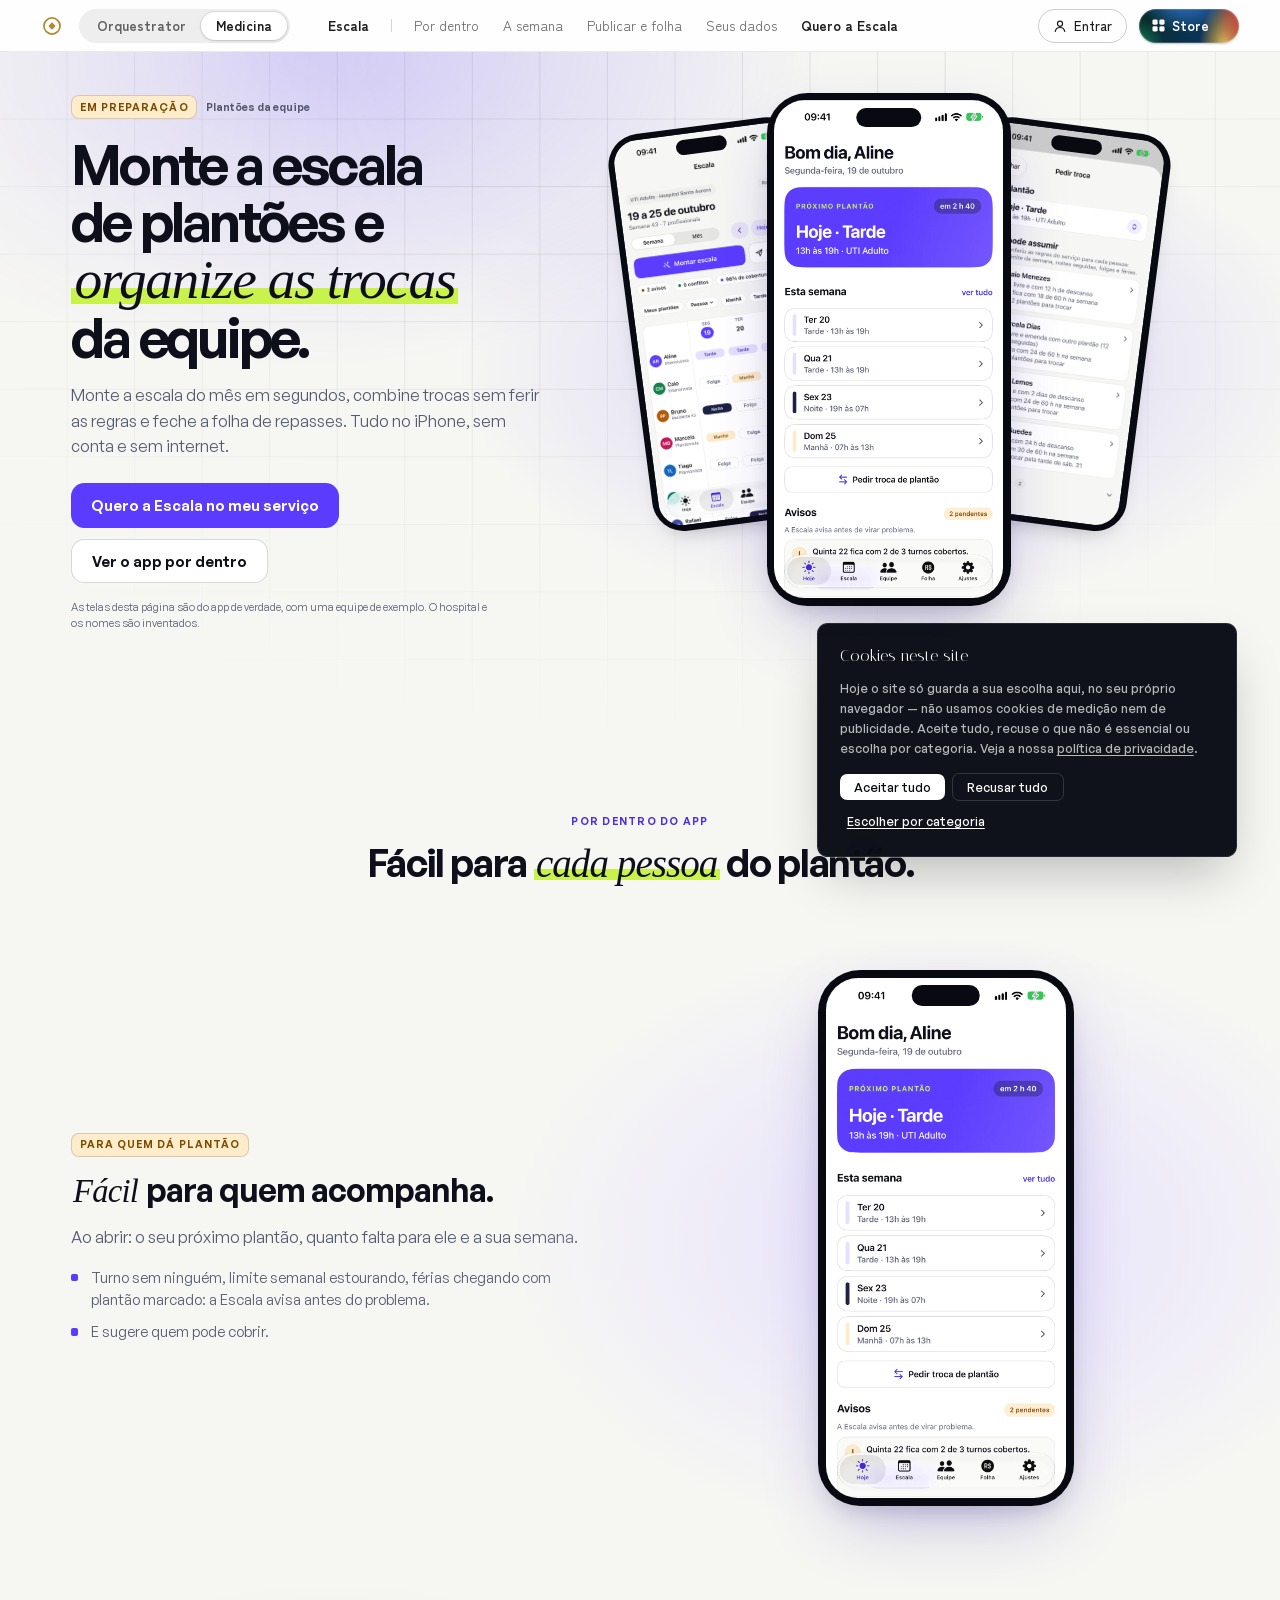
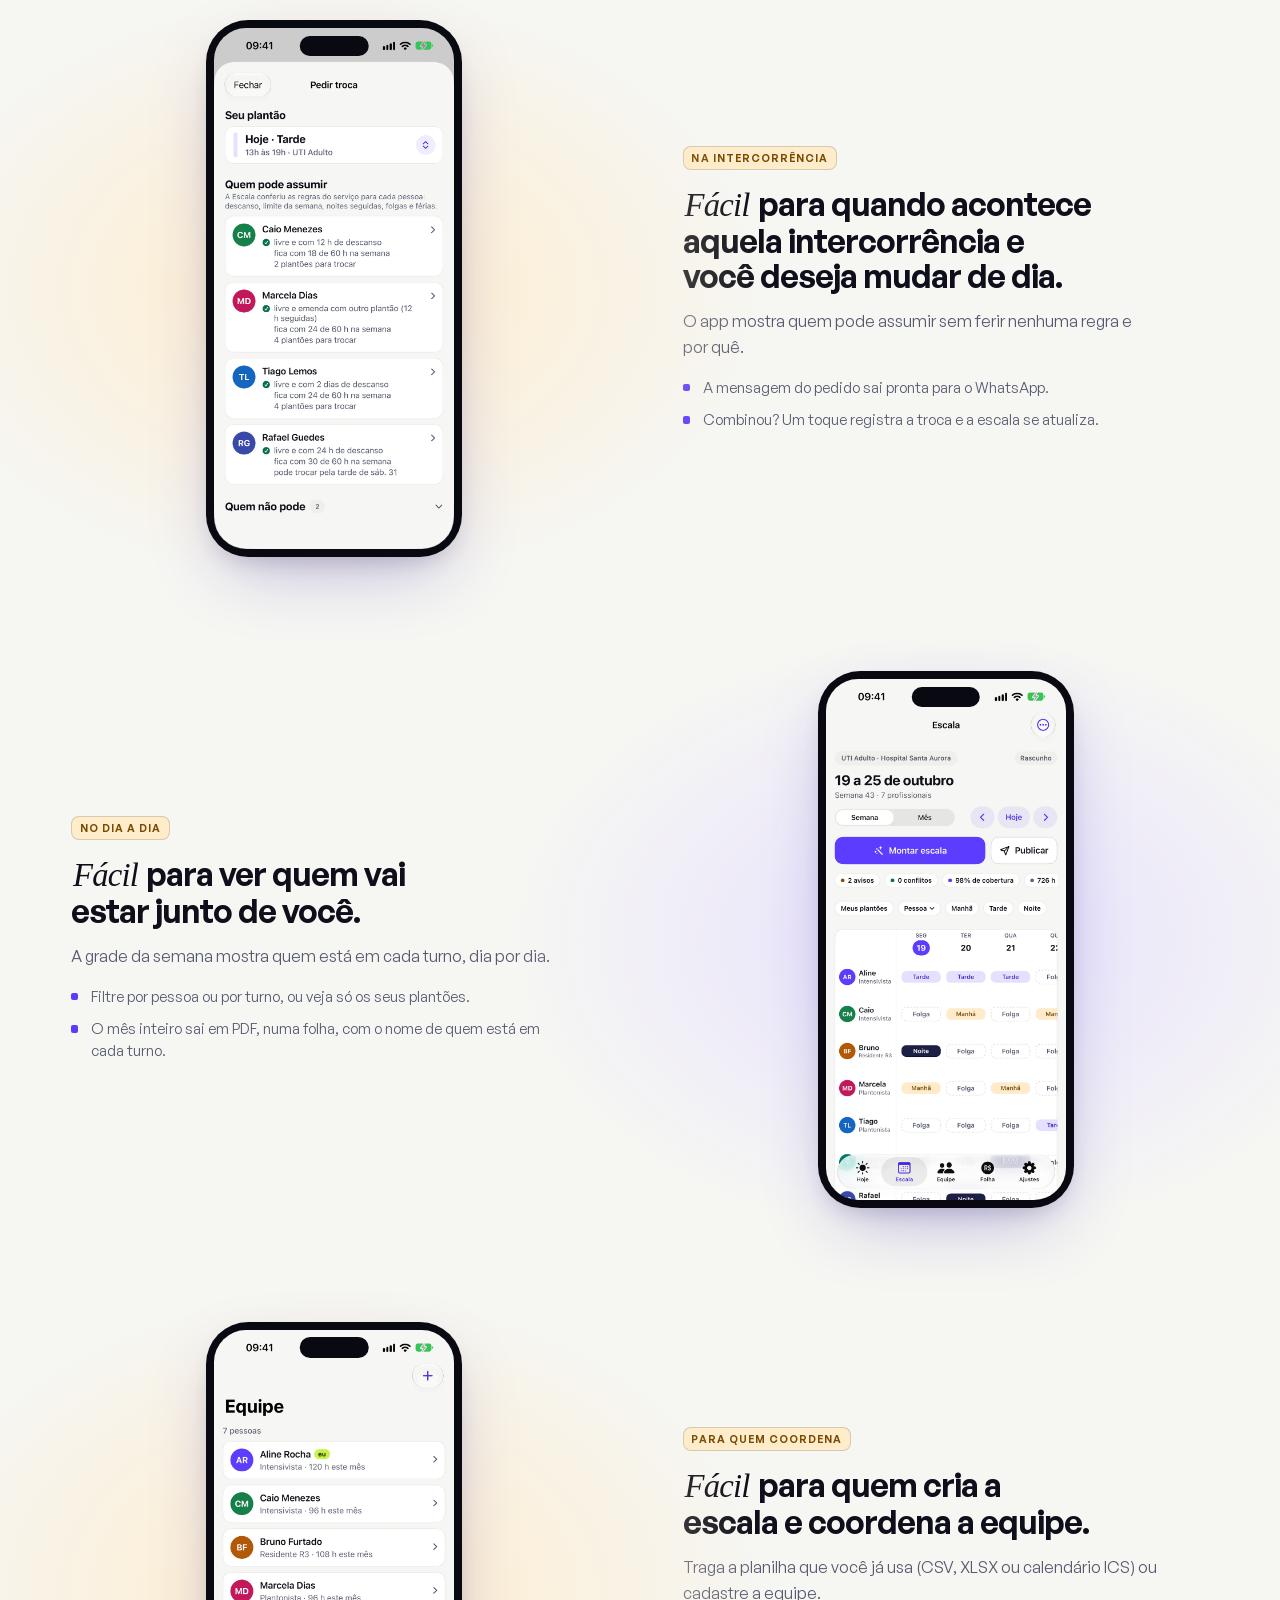
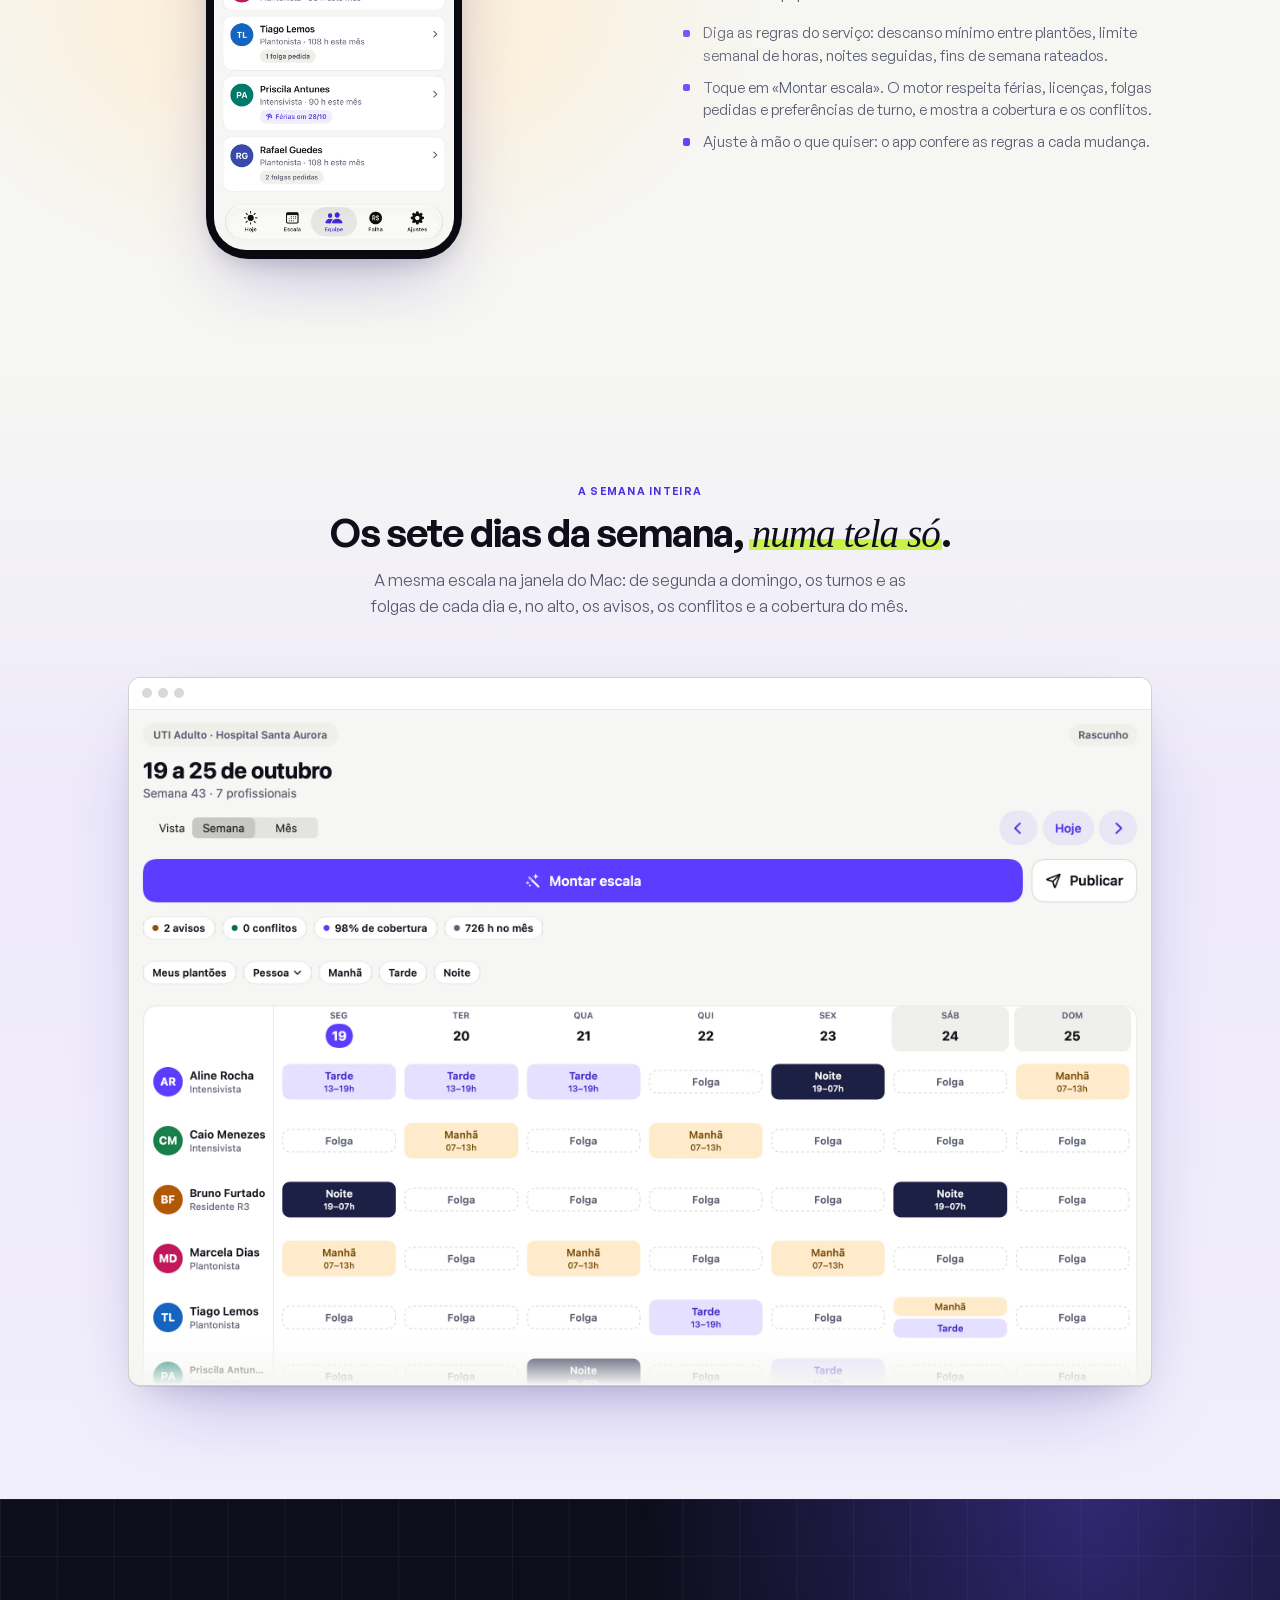
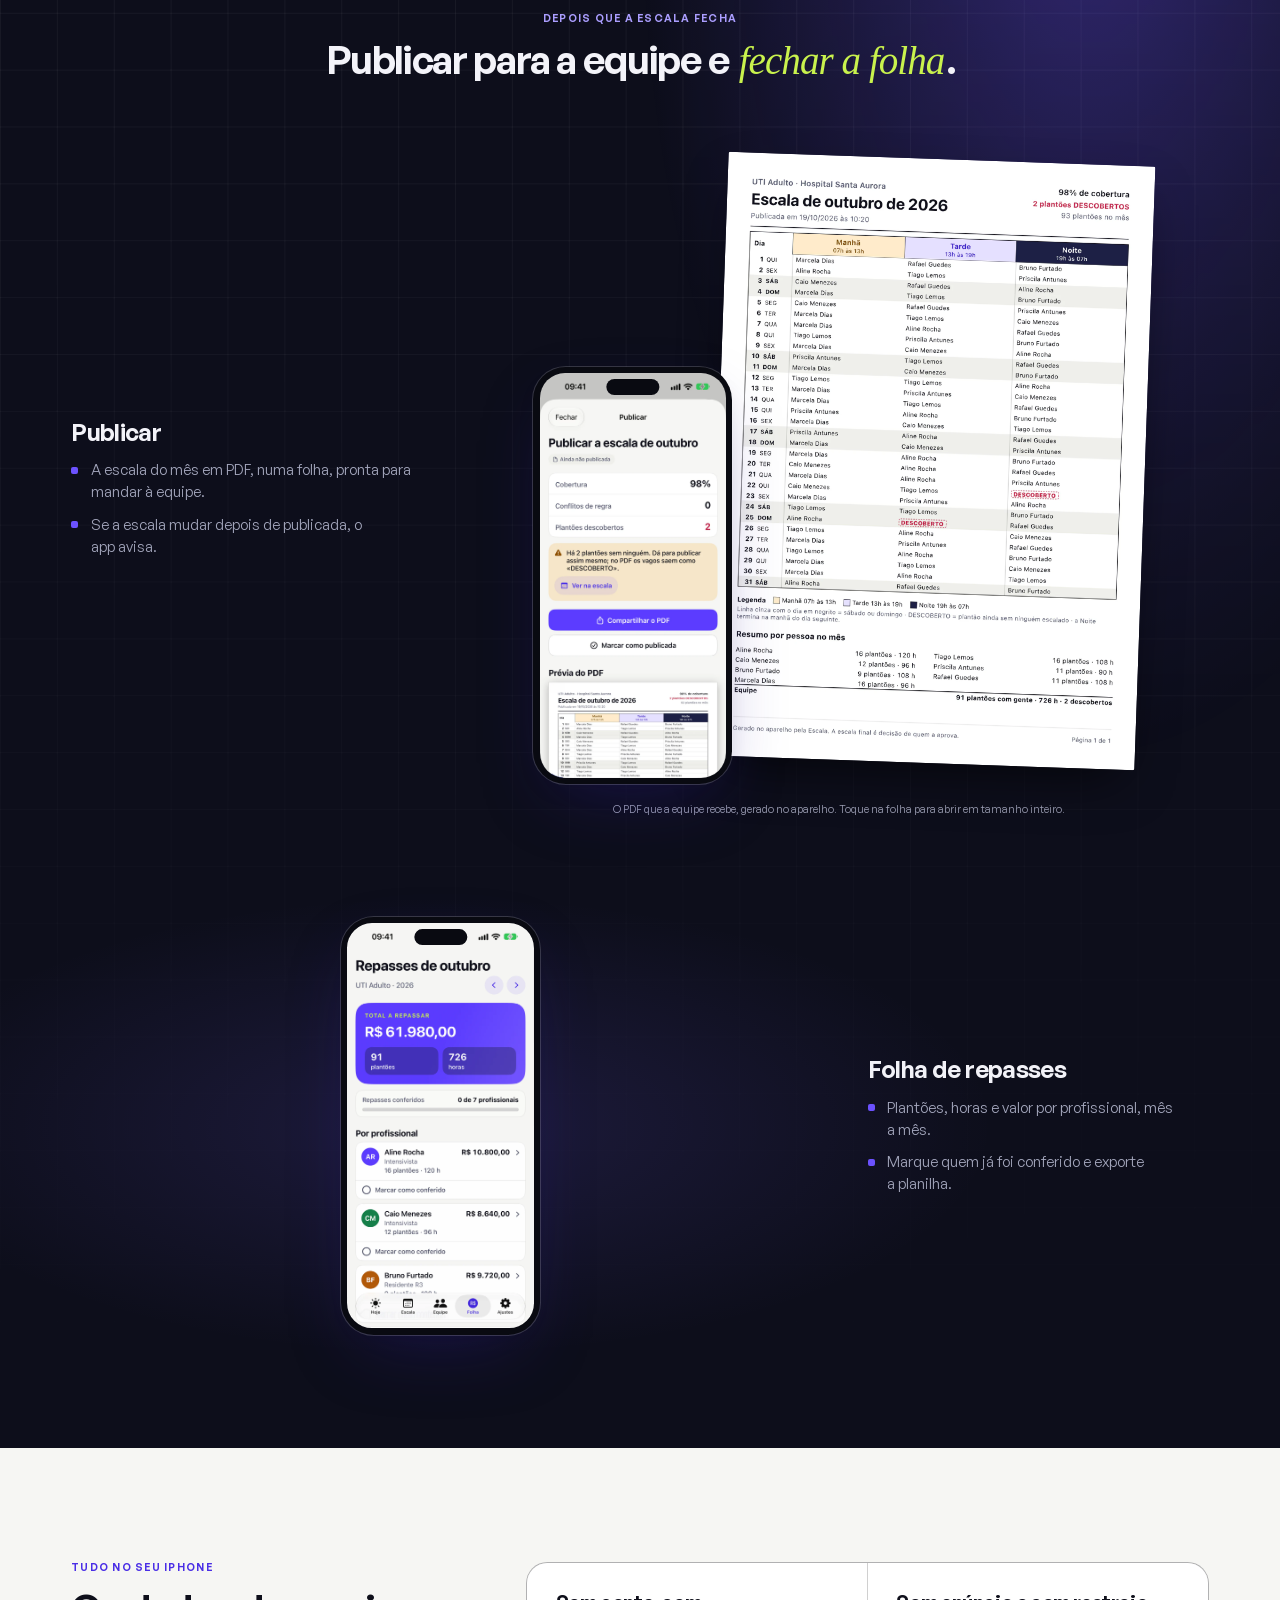
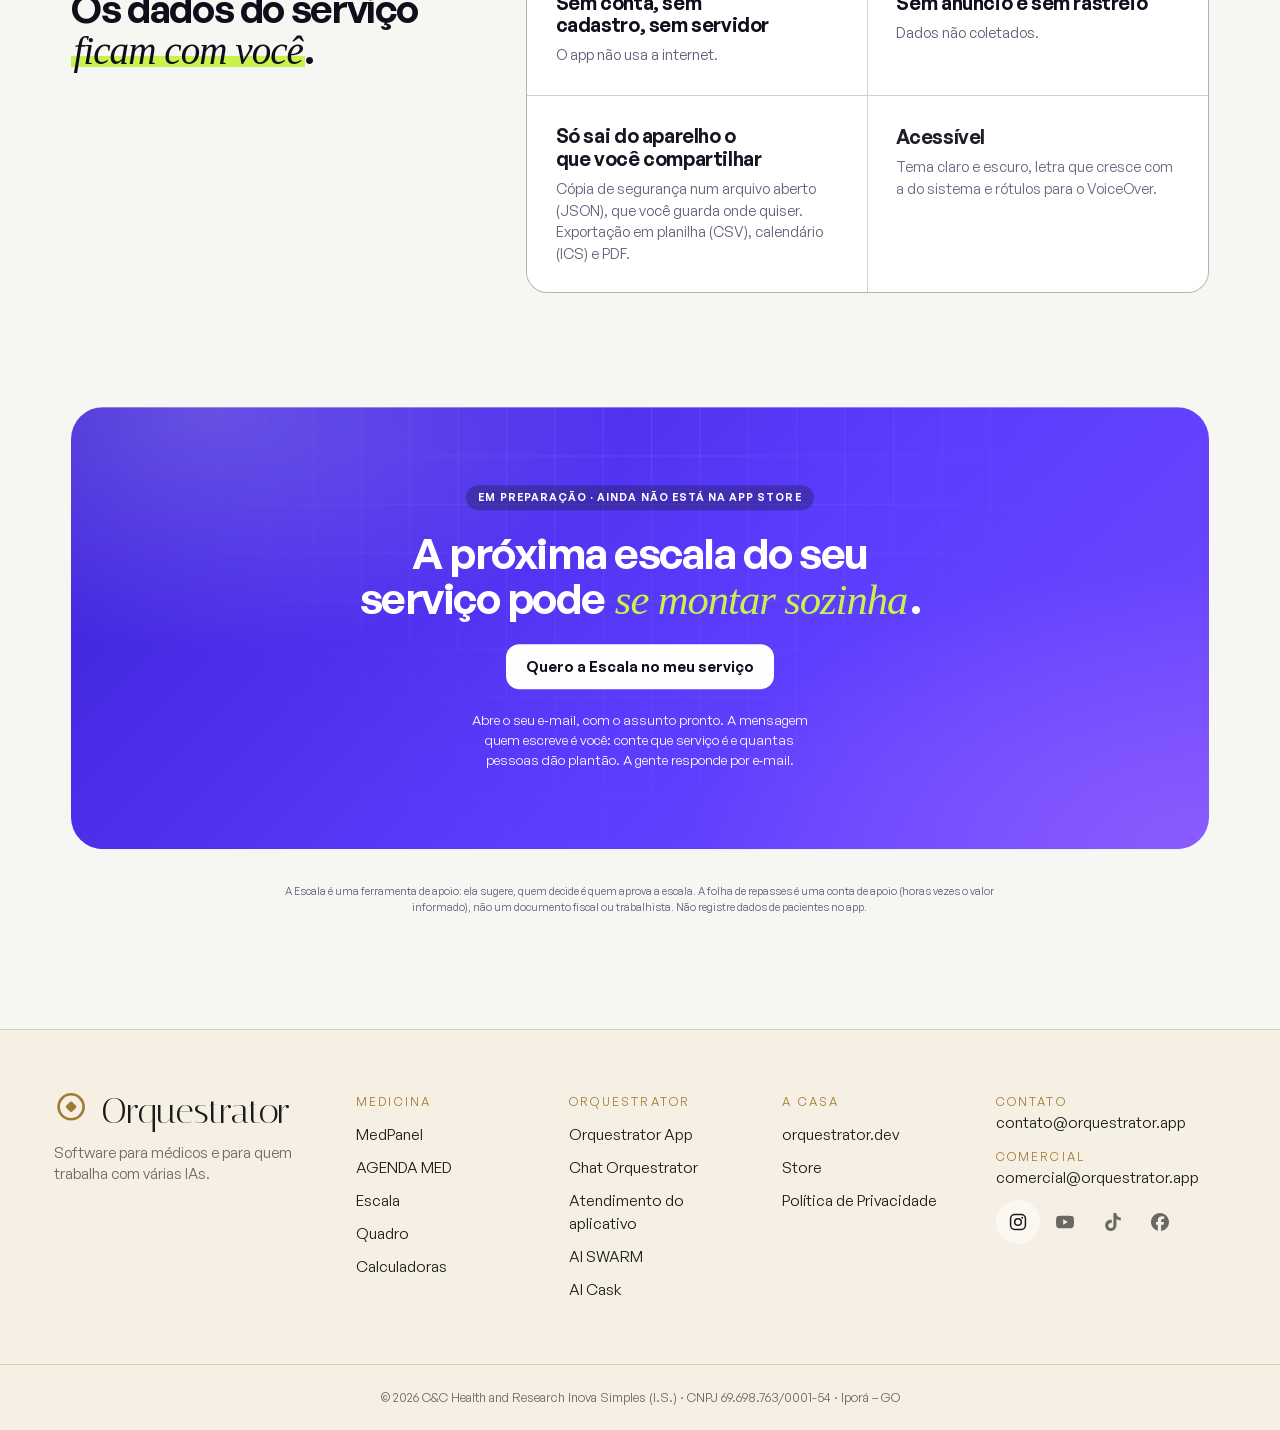
==== commit 9e4a71cd: "Escala: a barra da casa e o título da página O topo passa a ser a mesma barra de orquestrator.ai: a " ====
--- a/index.html
+++ b/index.html
@@ -1 +1 @@
-<!DOCTYPE html><html lang="pt-BR"><head><meta charSet="utf-8"/><meta name="viewport" content="width=device-width, initial-scale=1"/><link rel="preload" href="/_next/static/media/002ad56b38a46c9f-s.p.0f59t7u8y6li6.woff2" as="font" crossorigin="" type="font/woff2"/><link rel="preload" href="/_next/static/media/015286201268d2a6-s.p.0l4wo6bqs1t08.woff2" as="font" crossorigin="" type="font/woff2"/><link rel="preload" href="/_next/static/media/016d87c0cc8b8e03-s.p.0frjw6rbwpb9q.woff2" as="font" crossorigin="" type="font/woff2"/><link rel="preload" href="/_next/static/media/019e33408574e34b-s.p.15c9-flx7omvj.woff2" as="font" crossorigin="" type="font/woff2"/><link rel="preload" href="/_next/static/media/02e550b4c497ffd7-s.p.0_0t1613pgxdo.woff2" as="font" crossorigin="" type="font/woff2"/><link rel="preload" href="/_next/static/media/0384cfd38b99ce4f-s.p.11c-kdd-h5mww.woff2" as="font" crossorigin="" type="font/woff2"/><link rel="preload" href="/_next/static/media/03c0db9b5a4c2c94-s.p.0zgs71~~du8hq.woff2" as="font" crossorigin="" type="font/woff2"/><link rel="preload" href="/_next/static/media/03d0e36c7236607b-s.p.0y95oh9lipnmo.woff2" as="font" crossorigin="" type="font/woff2"/><link rel="preload" href="/_next/static/media/059824b686cd8047-s.p.0s2ldow7b7h7s.woff2" as="font" crossorigin="" type="font/woff2"/><link rel="preload" href="/_next/static/media/0c70f68f8f8a0de0-s.p.16jhs1jc24tr1.woff2" as="font" crossorigin="" type="font/woff2"/><link rel="preload" href="/_next/static/media/114efd192faddb25-s.p.0w9ayaf69b0px.woff2" as="font" crossorigin="" type="font/woff2"/><link rel="preload" href="/_next/static/media/1615dd90058dd472-s.p.0ea7t3jcdhrxv.woff2" as="font" crossorigin="" type="font/woff2"/><link rel="preload" href="/_next/static/media/172c6d7f19452c54-s.p.0swyj9sqf7rvm.woff2" as="font" crossorigin="" type="font/woff2"/><link rel="preload" href="/_next/static/media/17641f5d78f6e900-s.p.13-kge8vfriao.woff2" as="font" crossorigin="" type="font/woff2"/><link rel="preload" href="/_next/static/media/186b494074a89ca8-s.p.0~j1_3a3olz91.woff2" as="font" crossorigin="" type="font/woff2"/><link rel="preload" href="/_next/static/media/18abe14d1590d8ea-s.p.15jy1f6j2cwxb.woff2" as="font" crossorigin="" type="font/woff2"/><link rel="preload" href="/_next/static/media/1903d20155caee42-s.p.078hb-~~~e4u..woff2" as="font" crossorigin="" type="font/woff2"/><link rel="preload" href="/_next/static/media/1943fced1587c24b-s.p.170n8mp7t~vga.woff2" as="font" crossorigin="" type="font/woff2"/><link rel="preload" href="/_next/static/media/1b48ef96a6c7a65c-s.p.0ktphb4l_lcfj.woff2" as="font" crossorigin="" type="font/woff2"/><link rel="preload" href="/_next/static/media/1b8def2d4a8da93e-s.p.0v_0_hk7e7~yp.woff2" as="font" crossorigin="" type="font/woff2"/><link rel="preload" href="/_next/static/media/1ccd044fc4a54a49-s.p.17-tgeuymqxh5.woff2" as="font" crossorigin="" type="font/woff2"/><link rel="preload" href="/_next/static/media/1db2ddb569d52191-s.p.03tbozdp~tgys.woff2" as="font" crossorigin="" type="font/woff2"/><link rel="preload" href="/_next/static/media/1e9d7fbc9ac005c3-s.p.0_dmq5q2vhnid.woff2" as="font" crossorigin="" type="font/woff2"/><link rel="preload" href="/_next/static/media/1f9dadf367424346-s.p.048mod9pcqvnw.woff2" as="font" crossorigin="" type="font/woff2"/><link rel="preload" href="/_next/static/media/2119272d4c96c9c9-s.p.0.lx5qgaer0ct.woff2" as="font" crossorigin="" type="font/woff2"/><link rel="preload" href="/_next/static/media/218f525e9b20ae3e-s.p.014ixqos2.ryc.woff2" as="font" crossorigin="" type="font/woff2"/><link rel="preload" href="/_next/static/media/22d2d81e68feff15-s.p.13j4rasgmsp6e.woff2" as="font" crossorigin="" type="font/woff2"/><link rel="preload" href="/_next/static/media/23c71eb8a6f6169d-s.p.0s.jkum2lcyjv.woff2" as="font" crossorigin="" type="font/woff2"/><link rel="preload" href="/_next/static/media/2571f6eeabbf3907-s.p.0psua3g_q0tf..woff2" as="font" crossorigin="" type="font/woff2"/><link rel="preload" href="/_next/static/media/2742bd55ed4b42b4-s.p.0j3-p-c4z58wc.woff2" as="font" crossorigin="" type="font/woff2"/><link rel="preload" href="/_next/static/media/2815314c7967c94e-s.p.00~guypj.h52f.woff2" as="font" crossorigin="" type="font/woff2"/><link rel="preload" href="/_next/static/media/290a98c49fc544b8-s.p.0szxdfj~32mno.woff2" as="font" crossorigin="" type="font/woff2"/><link rel="preload" href="/_next/static/media/29863229b98b5b0e-s.p.0d8pweo_c5uza.woff2" as="font" crossorigin="" type="font/woff2"/><link rel="preload" href="/_next/static/media/29ae915e262396fb-s.p.0dfw7s_2.owjv.woff2" as="font" crossorigin="" type="font/woff2"/><link rel="preload" href="/_next/static/media/2c053f3774869505-s.p.0-k1_d63lro6r.woff2" as="font" crossorigin="" type="font/woff2"/><link rel="preload" href="/_next/static/media/2e7ac61358eea525-s.p.00s5cagt6wc4q.woff2" as="font" crossorigin="" type="font/woff2"/><link rel="preload" href="/_next/static/media/30101e235752ba5c-s.p.0getib0pu_436.woff2" as="font" crossorigin="" type="font/woff2"/><link rel="preload" href="/_next/static/media/3042c2e1bf6e0b3a-s.p.06eu29w_zl6l..woff2" as="font" crossorigin="" type="font/woff2"/><link rel="preload" href="/_next/static/media/308b966a1f39dbd4-s.p.16cf3gg_auvqp.woff2" as="font" crossorigin="" type="font/woff2"/><link rel="preload" href="/_next/static/media/30b879d734f9dd8e-s.p.0-70ydyhqilor.woff2" as="font" crossorigin="" type="font/woff2"/><link rel="preload" href="/_next/static/media/30bfaf64d8064a6e-s.p.07~mune9gxpey.woff2" as="font" crossorigin="" type="font/woff2"/><link rel="preload" href="/_next/static/media/31bf168104181c41-s.p.08xoca~ukip3-.woff2" as="font" crossorigin="" type="font/woff2"/><link rel="preload" href="/_next/static/media/32bf47ff417e40e6-s.p.07zsh62m0mjal.woff2" as="font" crossorigin="" type="font/woff2"/><link rel="preload" href="/_next/static/media/32d3e9e57264ec6b-s.p.08ocvddxa0k3i.woff2" as="font" crossorigin="" type="font/woff2"/><link rel="preload" href="/_next/static/media/34eb8c341b30770d-s.p.0141frvn8id8e.woff2" as="font" crossorigin="" type="font/woff2"/><link rel="preload" href="/_next/static/media/38324df556f1cbfc-s.p.0xca240w8705d.woff2" as="font" crossorigin="" type="font/woff2"/><link rel="preload" href="/_next/static/media/38d3d755b469d320-s.p.0dk81a7t2l186.woff2" as="font" crossorigin="" type="font/woff2"/><link rel="preload" href="/_next/static/media/38f7094e78698b72-s.p.0m-s2861w5uc-.woff2" as="font" crossorigin="" type="font/woff2"/><link rel="preload" href="/_next/static/media/39b81b413540af58-s.p.0lekvco3k8ve0.woff2" as="font" crossorigin="" type="font/woff2"/><link rel="preload" href="/_next/static/media/39ea45b643d11126-s.p.0~r7ivmm2mcvg.woff2" as="font" crossorigin="" type="font/woff2"/><link rel="preload" href="/_next/static/media/3b002f1e24fde4fe-s.p.0znmwvtv.66iu.woff2" as="font" crossorigin="" type="font/woff2"/><link rel="preload" href="/_next/static/media/3b07cee987576037-s.p.0040bsbx8kml6.woff2" as="font" crossorigin="" type="font/woff2"/><link rel="preload" href="/_next/static/media/3b232dea2eef096a-s.p.13kc8y-cgzok5.woff2" as="font" crossorigin="" type="font/woff2"/><link rel="preload" href="/_next/static/media/3c1539a1e6471691-s.p.0tjgtdnznbyq9.woff2" as="font" crossorigin="" type="font/woff2"/><link rel="preload" href="/_next/static/media/3c796dc6494646dd-s.p.151y816.hctxg.woff2" as="font" crossorigin="" type="font/woff2"/><link rel="preload" href="/_next/static/media/3dc9d37f1e023b5c-s.p.107-ezm2kofo7.woff2" as="font" crossorigin="" type="font/woff2"/><link rel="preload" href="/_next/static/media/41f33cb677fa4a62-s.p.0~87j81d4ys0p.woff2" as="font" crossorigin="" type="font/woff2"/><link rel="preload" href="/_next/static/media/4206bf5f02e55e3e-s.p.02zyt0sou8-iy.woff2" as="font" crossorigin="" type="font/woff2"/><link rel="preload" href="/_next/static/media/4279f63cfb2374d8-s.p.0n4ljy-vbxs-e.woff2" as="font" crossorigin="" type="font/woff2"/><link rel="preload" href="/_next/static/media/43850f28247faf1b-s.p.0.dq458kqa84g.woff2" as="font" crossorigin="" type="font/woff2"/><link rel="preload" href="/_next/static/media/43ad679dc4361f92-s.p.00w2nfn2~ia6~.woff2" as="font" crossorigin="" type="font/woff2"/><link rel="preload" href="/_next/static/media/43d5378de42f63cc-s.p.0ycp3fi3jq_mm.woff2" as="font" crossorigin="" type="font/woff2"/><link rel="preload" href="/_next/static/media/43f91e7f4777335f-s.p.07g1tgvmg9ine.woff2" as="font" crossorigin="" type="font/woff2"/><link rel="preload" href="/_next/static/media/4493b6c988dcc597-s.p.0c~1~gyur2yps.woff2" as="font" crossorigin="" type="font/woff2"/><link rel="preload" href="/_next/static/media/44e19c97da992608-s.p.08o5va35zzzx9.woff2" as="font" crossorigin="" type="font/woff2"/><link rel="preload" href="/_next/static/media/454338c3bf4dc1e7-s.p.15viufso940v~.woff2" as="font" crossorigin="" type="font/woff2"/><link rel="preload" href="/_next/static/media/45f9fd801a720905-s.p.125sq2q5i56h8.woff2" as="font" crossorigin="" type="font/woff2"/><link rel="preload" href="/_next/static/media/4645ea835cc3f7b8-s.p.0dj1my6ttu8ty.woff2" as="font" crossorigin="" type="font/woff2"/><link rel="preload" href="/_next/static/media/47ca01105d385403-s.p.0km24i32.m7pj.woff2" as="font" crossorigin="" type="font/woff2"/><link rel="preload" href="/_next/static/media/4c0a3785cb91fe1f-s.p.0_q~3l0e8crkw.woff2" as="font" crossorigin="" type="font/woff2"/><link rel="preload" href="/_next/static/media/4cb1a9cead03db1c-s.p.0x353o575c_g7.woff2" as="font" crossorigin="" type="font/woff2"/><link rel="preload" href="/_next/static/media/4d8ac7b813979ef2-s.p.0kbhptd9vy1vd.woff2" as="font" crossorigin="" type="font/woff2"/><link rel="preload" href="/_next/static/media/4e82145fb9ff7a17-s.p.117v.dfrhv3ja.woff2" as="font" crossorigin="" type="font/woff2"/><link rel="preload" href="/_next/static/media/4e912a91d27e9498-s.p.0ls885o9_eck6.woff2" as="font" crossorigin="" type="font/woff2"/><link rel="preload" href="/_next/static/media/4eae29a803afd31c-s.p.02gd0ifb6qu1w.woff2" as="font" crossorigin="" type="font/woff2"/><link rel="preload" href="/_next/static/media/5053fba55258321d-s.p.10w.ec_utoj...woff2" as="font" crossorigin="" type="font/woff2"/><link rel="preload" href="/_next/static/media/519e956447734572-s.p.0kk_zpcilsxyr.woff2" as="font" crossorigin="" type="font/woff2"/><link rel="preload" href="/_next/static/media/53f4e35201f5bdba-s.p.0o1qmyj6lhw3s.woff2" as="font" crossorigin="" type="font/woff2"/><link rel="preload" href="/_next/static/media/5429c782079d5828-s.p.10.2gwamig1em.woff2" as="font" crossorigin="" type="font/woff2"/><link rel="preload" href="/_next/static/media/554d7ece9eb1d626-s.p.00ejiy3h0vnz5.woff2" as="font" crossorigin="" type="font/woff2"/><link rel="preload" href="/_next/static/media/55cbd646e20d5a4a-s.p.15hfhpk_yvi1x.woff2" as="font" crossorigin="" type="font/woff2"/><link rel="preload" href="/_next/static/media/56551c7972e3e6a7-s.p.0zokh0ffjfu2f.woff2" as="font" crossorigin="" type="font/woff2"/><link rel="preload" href="/_next/static/media/56977a4d4a99d277-s.p.0b.5jf1w2i6u8.woff2" as="font" crossorigin="" type="font/woff2"/><link rel="preload" href="/_next/static/media/56a6a3a116f6044c-s.p.0b~jmhrk-t0dt.woff2" as="font" crossorigin="" type="font/woff2"/><link rel="preload" href="/_next/static/media/56d1203728e99c8c-s.p.03a5wbj4l-22~.woff2" as="font" crossorigin="" type="font/woff2"/><link rel="preload" href="/_next/static/media/573d0623a59073f8-s.p.0sm~vsuif1.ws.woff2" as="font" crossorigin="" type="font/woff2"/><link rel="preload" href="/_next/static/media/584427a24da92ff9-s.p.03eiudkl6d4sf.woff2" as="font" crossorigin="" type="font/woff2"/><link rel="preload" href="/_next/static/media/5895cc5c1f4e395e-s.p.07tgn0eirg0af.woff2" as="font" crossorigin="" type="font/woff2"/><link rel="preload" href="/_next/static/media/594db5398266c67b-s.p.0qllyycmz3o74.woff2" as="font" crossorigin="" type="font/woff2"/><link rel="preload" href="/_next/static/media/595cb9f999fd773e-s.p.17j6a5pcm30ju.woff2" as="font" crossorigin="" type="font/woff2"/><link rel="preload" href="/_next/static/media/5b1c5a78a9c69923-s.p.15vj~o235.y3w.woff2" as="font" crossorigin="" type="font/woff2"/><link rel="preload" href="/_next/static/media/5bb627cdef88be70-s.p.15ky-5d4rx_85.woff2" as="font" crossorigin="" type="font/woff2"/><link rel="preload" href="/_next/static/media/5bc7a4f67b3b2417-s.p.08gyw9lf3jv.m.woff2" as="font" crossorigin="" type="font/woff2"/><link rel="preload" href="/_next/static/media/5c758e5c750963c1-s.p.13pulpd9wfii8.woff2" as="font" crossorigin="" type="font/woff2"/><link rel="preload" href="/_next/static/media/5c871332aed31bd4-s.p.0p2pjvz522bdc.woff2" as="font" crossorigin="" type="font/woff2"/><link rel="preload" href="/_next/static/media/5e4a79e78aa24b35-s.p.00lgwjqpsw5qx.woff2" as="font" crossorigin="" type="font/woff2"/><link rel="preload" href="/_next/static/media/5f2b8d2cb6088495-s.p.0.zddlow_b4mp.woff2" as="font" crossorigin="" type="font/woff2"/><link rel="preload" href="/_next/static/media/60fe495e93dd70e7-s.p.0b~8x75cm5mi~.woff2" as="font" crossorigin="" type="font/woff2"/><link rel="preload" href="/_next/static/media/6137b8a2a496944a-s.p.13ihouf9v..im.woff2" as="font" crossorigin="" type="font/woff2"/><link rel="preload" href="/_next/static/media/61739b1ce8f94749-s.p.105i-jz_sd0mu.woff2" as="font" crossorigin="" type="font/woff2"/><link rel="preload" href="/_next/static/media/619a2aaac2940701-s.p.0u_141k9520vr.woff2" as="font" crossorigin="" type="font/woff2"/><link rel="preload" href="/_next/static/media/62ff0afd35a51bd1-s.p.171jypacl9_2z.woff2" as="font" crossorigin="" type="font/woff2"/><link rel="preload" href="/_next/static/media/67b0565306d038f3-s.p.0ueiet29ajv6-.woff2" as="font" crossorigin="" type="font/woff2"/><link rel="preload" href="/_next/static/media/682cecb713d2fe79-s.p.0g5kq4_xlqyok.woff2" as="font" crossorigin="" type="font/woff2"/><link rel="preload" href="/_next/static/media/68eb6f6c399b0b08-s.p.0r8hjc~6p2.4n.woff2" as="font" crossorigin="" type="font/woff2"/><link rel="preload" href="/_next/static/media/6b3aea2fa3398619-s.p.0c9nvt9pw6tt4.woff2" as="font" crossorigin="" type="font/woff2"/><link rel="preload" href="/_next/static/media/6ca79aeb6fa5fa85-s.p.09z507-q77.s0.woff2" as="font" crossorigin="" type="font/woff2"/><link rel="preload" href="/_next/static/media/6ccf63dfa134ca34-s.p.0v44440.p30jb.woff2" as="font" crossorigin="" type="font/woff2"/><link rel="preload" href="/_next/static/media/6d834a25593dfa0d-s.p.17shrdmo9rw42.woff2" as="font" crossorigin="" type="font/woff2"/><link rel="preload" href="/_next/static/media/6ee9f0874781a17d-s.p.0fv0_aq1el2ca.woff2" as="font" crossorigin="" type="font/woff2"/><link rel="preload" href="/_next/static/media/7444726f3b492558-s.p.15n2emcfmw3rn.woff2" as="font" crossorigin="" type="font/woff2"/><link rel="preload" href="/_next/static/media/747f555f231561f1-s.p.0sa0zhj6ohpfm.woff2" as="font" crossorigin="" type="font/woff2"/><link rel="preload" href="/_next/static/media/7548fa1ad5faf4f7-s.p.0_.qk4ucm0ow2.woff2" as="font" crossorigin="" type="font/woff2"/><link rel="preload" href="/_next/static/media/762207642c1d657a-s.p.0y01noaew7tbm.woff2" as="font" crossorigin="" type="font/woff2"/><link rel="preload" href="/_next/static/media/7693c8cb3d733a96-s.p.13~1_21-x6uyg.woff2" as="font" crossorigin="" type="font/woff2"/><link rel="preload" href="/_next/static/media/7aedd79ca8c378f4-s.p.07yp.kyz719u0.woff2" as="font" crossorigin="" type="font/woff2"/><link rel="preload" href="/_next/static/media/7b323863dddd6dc5-s.p.0zmyw7ljxp4.u.woff2" as="font" crossorigin="" type="font/woff2"/><link rel="preload" href="/_next/static/media/7c390261414bb517-s.p.17wykb8p3fifa.woff2" as="font" crossorigin="" type="font/woff2"/><link rel="preload" href="/_next/static/media/7c8d94052edc7e71-s.p.0-2-ft_iqd0.0.woff2" as="font" crossorigin="" type="font/woff2"/><link rel="preload" href="/_next/static/media/7cf39da9896e5c8d-s.p.0fsp~440s8ncr.woff2" as="font" crossorigin="" type="font/woff2"/><link rel="preload" href="/_next/static/media/7ed47ed649891e2e-s.p.0mvo83r2xralf.woff2" as="font" crossorigin="" type="font/woff2"/><link rel="preload" href="/_next/static/media/805d6fde63be0378-s.p.0ghlq-xfo_zip.woff2" as="font" crossorigin="" type="font/woff2"/><link rel="preload" href="/_next/static/media/807f09ca03095886-s.p.0s9wbztz6le.n.woff2" as="font" crossorigin="" type="font/woff2"/><link rel="preload" href="/_next/static/media/81a4da8324502a54-s.p.0ut9jyf52w02r.woff2" as="font" crossorigin="" type="font/woff2"/><link rel="preload" href="/_next/static/media/82375b7342c373c4-s.p.0nc5x~sv0iiu1.woff2" as="font" crossorigin="" type="font/woff2"/><link rel="preload" href="/_next/static/media/82b8313c478753e1-s.p.0~x7aduboe87z.woff2" as="font" crossorigin="" type="font/woff2"/><link rel="preload" href="/_next/static/media/842d8ef63e76c168-s.p.0xyj--jksc19h.woff2" as="font" crossorigin="" type="font/woff2"/><link rel="preload" href="/_next/static/media/857ba7bde8bb813f-s.p.0hyjfc2~j3b_i.woff2" as="font" crossorigin="" type="font/woff2"/><link rel="preload" href="/_next/static/media/8631d000b434d536-s.p.0g4x6naic.t3x.woff2" as="font" crossorigin="" type="font/woff2"/><link rel="preload" href="/_next/static/media/870c91f2f7376843-s.p.0zswqusyc6vmq.woff2" as="font" crossorigin="" type="font/woff2"/><link rel="preload" href="/_next/static/media/8732c4c7086bd053-s.p.0jui29e2uqukt.woff2" as="font" crossorigin="" type="font/woff2"/><link rel="preload" href="/_next/static/media/874e051354b1278f-s.p.11b4qsta1mttj.woff2" as="font" crossorigin="" type="font/woff2"/><link rel="preload" href="/_next/static/media/87587daa7ddd0937-s.p.0peymdldxj2w6.woff2" as="font" crossorigin="" type="font/woff2"/><link rel="preload" href="/_next/static/media/89bcdbd88deb22d8-s.p.0g1s6hi2poy-g.woff2" as="font" crossorigin="" type="font/woff2"/><link rel="preload" href="/_next/static/media/8a93e5ea57c0b850-s.p.0gbtc2fzfbvh5.woff2" as="font" crossorigin="" type="font/woff2"/><link rel="preload" href="/_next/static/media/8add48c9e26b96e0-s.p.0aeb6fau06trx.woff2" as="font" crossorigin="" type="font/woff2"/><link rel="preload" href="/_next/static/media/8b896a3b1d451881-s.p.12bog3sx.r6gz.woff2" as="font" crossorigin="" type="font/woff2"/><link rel="preload" href="/_next/static/media/8d85211ead46f024-s.p.0q4u8osz3sx63.woff2" as="font" crossorigin="" type="font/woff2"/><link rel="preload" href="/_next/static/media/8e3ffa9f57182f51-s.p.0qdmne3sg1d0w.woff2" as="font" crossorigin="" type="font/woff2"/><link rel="preload" href="/_next/static/media/90d33ae700474423-s.p.13ya6goi-a2ah.woff2" as="font" crossorigin="" type="font/woff2"/><link rel="preload" href="/_next/static/media/92582803f0a88444-s.p.15-fchnicn4xz.woff2" as="font" crossorigin="" type="font/woff2"/><link rel="preload" href="/_next/static/media/92b80bd9a9d53a69-s.p.16500~_rqnaut.woff2" as="font" crossorigin="" type="font/woff2"/><link rel="preload" href="/_next/static/media/9356059034c240cf-s.p.0.-t~ko24zgh3.woff2" as="font" crossorigin="" type="font/woff2"/><link rel="preload" href="/_next/static/media/9426f7288a7de5a1-s.p.12v81o_1pqu-4.woff2" as="font" crossorigin="" type="font/woff2"/><link rel="preload" href="/_next/static/media/9476014bfb55e021-s.p.04bgm3p-ryneg.woff2" as="font" crossorigin="" type="font/woff2"/><link rel="preload" href="/_next/static/media/94e088df2ff61238-s.p.0rdu4umunrsy_.woff2" as="font" crossorigin="" type="font/woff2"/><link rel="preload" href="/_next/static/media/96034c0eaf2cddc2-s.p.0wm7u274t9u_p.woff2" as="font" crossorigin="" type="font/woff2"/><link rel="preload" href="/_next/static/media/96ea6250e38975ad-s.p.14k_aipd85-ca.woff2" as="font" crossorigin="" type="font/woff2"/><link rel="preload" href="/_next/static/media/97d0d01438052dfd-s.p.0mh9c6~x-alo2.woff2" as="font" crossorigin="" type="font/woff2"/><link rel="preload" href="/_next/static/media/980bafb7a1f18579-s.p.0fwfq.j12atfh.woff2" as="font" crossorigin="" type="font/woff2"/><link rel="preload" href="/_next/static/media/99d29ce3d1628b3b-s.p.12pyb.cw.6gcl.woff2" as="font" crossorigin="" type="font/woff2"/><link rel="preload" href="/_next/static/media/9a3da6489e9fb4a5-s.p.0z4jb0ujxvgof.woff2" as="font" crossorigin="" type="font/woff2"/><link rel="preload" href="/_next/static/media/9a8e98b8a06c04db-s.p.0xmatv2-8~-bm.woff2" as="font" crossorigin="" type="font/woff2"/><link rel="preload" href="/_next/static/media/9a9481c74b617d1a-s.p.0m.m~3_4.s.xx.woff2" as="font" crossorigin="" type="font/woff2"/><link rel="preload" href="/_next/static/media/9b61d96fc8cc3543-s.p.13nb3l48r0h~w.woff2" as="font" crossorigin="" type="font/woff2"/><link rel="preload" href="/_next/static/media/9b677464a43784ab-s.p.09-f3m9t63i~0.woff2" as="font" crossorigin="" type="font/woff2"/><link rel="preload" href="/_next/static/media/9dc1a6fb114b646f-s.p.10m58vnrxp2-n.woff2" as="font" crossorigin="" type="font/woff2"/><link rel="preload" href="/_next/static/media/9e07fbd78ed3ac3e-s.p.04enyzxxxzpll.woff2" as="font" crossorigin="" type="font/woff2"/><link rel="preload" href="/_next/static/media/9e25fab3109d806c-s.p.0531.6iewscjm.woff2" as="font" crossorigin="" type="font/woff2"/><link rel="preload" href="/_next/static/media/9f6564d31fd899d6-s.p.0.hel~ziuzx12.woff2" as="font" crossorigin="" type="font/woff2"/><link rel="preload" href="/_next/static/media/9f80653362e1954a-s.p.053hcdlv~kwvf.woff2" as="font" crossorigin="" type="font/woff2"/><link rel="preload" href="/_next/static/media/9f9a2a49e67cf601-s.p.0lj9zh2v3r_hw.woff2" as="font" crossorigin="" type="font/woff2"/><link rel="preload" href="/_next/static/media/9fd4fe7f39e5f82b-s.p.08ie~rse4mmu1.woff2" as="font" crossorigin="" type="font/woff2"/><link rel="preload" href="/_next/static/media/a0f3e42ac853898b-s.p.0tl7xknmpf9ry.woff2" as="font" crossorigin="" type="font/woff2"/><link rel="preload" href="/_next/static/media/a268090be4c1804e-s.p.06syatoguk5z2.woff2" as="font" crossorigin="" type="font/woff2"/><link rel="preload" href="/_next/static/media/a4f2052e26435510-s.p.0pwkn2iszyoet.woff2" as="font" crossorigin="" type="font/woff2"/><link rel="preload" href="/_next/static/media/a89a8a8acb5e6fba-s.p.0jqtds0oq_8zl.woff2" as="font" crossorigin="" type="font/woff2"/><link rel="preload" href="/_next/static/media/a92268b131973493-s.p.16ktv60edhl-g.woff2" as="font" crossorigin="" type="font/woff2"/><link rel="preload" href="/_next/static/media/a9e3a065b12e9a30-s.p.188_18mg.li0c.woff2" as="font" crossorigin="" type="font/woff2"/><link rel="preload" href="/_next/static/media/b0f04e3ed950ac75-s.p.0tjfraz1v20wv.woff2" as="font" crossorigin="" type="font/woff2"/><link rel="preload" href="/_next/static/media/b2441d1931349016-s.p.0fxwyk-yap9pe.woff2" as="font" crossorigin="" type="font/woff2"/><link rel="preload" href="/_next/static/media/b25b69e3dc6245b5-s.p.0fkz2qlx2c83f.woff2" as="font" crossorigin="" type="font/woff2"/><link rel="preload" href="/_next/static/media/b50dab58f89f21aa-s.p.01fc5l.v0a82l.woff2" as="font" crossorigin="" type="font/woff2"/><link rel="preload" href="/_next/static/media/b7e8caa97b5856b9-s.p.0zsrpjl.g0n._.woff2" as="font" crossorigin="" type="font/woff2"/><link rel="preload" href="/_next/static/media/b9adc121e4baf24e-s.p.0al5c_mc~j4ij.woff2" as="font" crossorigin="" type="font/woff2"/><link rel="preload" href="/_next/static/media/b9bcbcd825e4cb19-s.p.14ikd-012a.x-.woff2" as="font" crossorigin="" type="font/woff2"/><link rel="preload" href="/_next/static/media/bafc09d09cfddb82-s.p.06qn47kda68do.woff2" as="font" crossorigin="" type="font/woff2"/><link rel="preload" href="/_next/static/media/bcbc49057ef6d476-s.p.0m0..98sefbb~.woff2" as="font" crossorigin="" type="font/woff2"/><link rel="preload" href="/_next/static/media/bd277df6cb2c4dca-s.p.147s3xh4e017y.woff2" as="font" crossorigin="" type="font/woff2"/><link rel="preload" href="/_next/static/media/bdf423eef2385c65-s.p.0byd7qbtbrb-m.woff2" as="font" crossorigin="" type="font/woff2"/><link rel="preload" href="/_next/static/media/bf26bb7c57ffc77e-s.p.10jbyc-s~zui3.woff2" as="font" crossorigin="" type="font/woff2"/><link rel="preload" href="/_next/static/media/c03084cb544ba674-s.p.0q1ti2~gkvi6x.woff2" as="font" crossorigin="" type="font/woff2"/><link rel="preload" href="/_next/static/media/c079a35c77cb53f3-s.p.0ule0mvdx0_0f.woff2" as="font" crossorigin="" type="font/woff2"/><link rel="preload" href="/_next/static/media/c1ec24fe94df81b3-s.p.0tfo00hejcqfw.woff2" as="font" crossorigin="" type="font/woff2"/><link rel="preload" href="/_next/static/media/c303aa715ec40fd9-s.p.04ohx5tlpid6b.woff2" as="font" crossorigin="" type="font/woff2"/><link rel="preload" href="/_next/static/media/c37cd8b6b6fbeadc-s.p.0w9_hq4wcx6v5.woff2" as="font" crossorigin="" type="font/woff2"/><link rel="preload" href="/_next/static/media/c5ff3f8ea5a1f0cb-s.p.03773gm8xymp_.woff2" as="font" crossorigin="" type="font/woff2"/><link rel="preload" href="/_next/static/media/c70801b8d8b95519-s.p.08mc~67zal_-7.woff2" as="font" crossorigin="" type="font/woff2"/><link rel="preload" href="/_next/static/media/c7a823edda640ea9-s.p.08ge.2gm_9.ai.woff2" as="font" crossorigin="" type="font/woff2"/><link rel="preload" href="/_next/static/media/c7d48713e88c1ead-s.p.04yek7s_9e.73.woff2" as="font" crossorigin="" type="font/woff2"/><link rel="preload" href="/_next/static/media/cb26989b5e17a4f3-s.p.0~8jb6w3~7om1.woff2" as="font" crossorigin="" type="font/woff2"/><link rel="preload" href="/_next/static/media/cd1a7c545d1cee62-s.p.151tjpr7m6b2m.woff2" as="font" crossorigin="" type="font/woff2"/><link rel="preload" href="/_next/static/media/ce4ab1dbf40a1cb7-s.p.154mdpoqs8c8l.woff2" as="font" crossorigin="" type="font/woff2"/><link rel="preload" href="/_next/static/media/ce9dd0cbe2c054fc-s.p.0pki6fq82sa57.woff2" as="font" crossorigin="" type="font/woff2"/><link rel="preload" href="/_next/static/media/d0029609c371c61b-s.p.0zs02_brw1qt0.woff2" as="font" crossorigin="" type="font/woff2"/><link rel="preload" href="/_next/static/media/d054ca779017fe68-s.p.0h_nsvriro9re.woff2" as="font" crossorigin="" type="font/woff2"/><link rel="preload" href="/_next/static/media/d075207d1583de4f-s.p.15pz_4uf5yyqe.woff2" as="font" crossorigin="" type="font/woff2"/><link rel="preload" href="/_next/static/media/d07afc21ce36afe2-s.p.0qvvrw8qrem~e.woff2" as="font" crossorigin="" type="font/woff2"/><link rel="preload" href="/_next/static/media/d12a7f22dbffd084-s.p.0p58ebg_ic8c3.woff2" as="font" crossorigin="" type="font/woff2"/><link rel="preload" href="/_next/static/media/d2e1f04e17ad2e56-s.p.0y1r__enx86jz.woff2" as="font" crossorigin="" type="font/woff2"/><link rel="preload" href="/_next/static/media/d7d5a215473de3c0-s.p.0.9-t3nbz~spm.woff2" as="font" crossorigin="" type="font/woff2"/><link rel="preload" href="/_next/static/media/d7eac4366807be0e-s.p.094u66l5n0j3s.woff2" as="font" crossorigin="" type="font/woff2"/><link rel="preload" href="/_next/static/media/dac86c95ff4aead2-s.p.0465c7pyy7.vg.woff2" as="font" crossorigin="" type="font/woff2"/><link rel="preload" href="/_next/static/media/dc4bd4eacb24aa2d-s.p.0q4~wsryvh7a..woff2" as="font" crossorigin="" type="font/woff2"/><link rel="preload" href="/_next/static/media/dd21867e41ab4f1f-s.p.0t.c1-4-ttnog.woff2" as="font" crossorigin="" type="font/woff2"/><link rel="preload" href="/_next/static/media/dda055bf91d2b565-s.p.0u0jyhajnjmva.woff2" as="font" crossorigin="" type="font/woff2"/><link rel="preload" href="/_next/static/media/dde7fdb4226bd5dd-s.p.0us4467052uqb.woff2" as="font" crossorigin="" type="font/woff2"/><link rel="preload" href="/_next/static/media/ddf08f3eeca797cf-s.p.0kmk3i.h3goug.woff2" as="font" crossorigin="" type="font/woff2"/><link rel="preload" href="/_next/static/media/dea0d7ae0ae1f578-s.p.0_ry4f75s6e.6.woff2" as="font" crossorigin="" type="font/woff2"/><link rel="preload" href="/_next/static/media/dfbc3a2b1516b7fd-s.p.0jj-w8_ara-_d.woff2" as="font" crossorigin="" type="font/woff2"/><link rel="preload" href="/_next/static/media/e06f53ba4281f774-s.p.0sgfnmz-9~~aw.woff2" as="font" crossorigin="" type="font/woff2"/><link rel="preload" href="/_next/static/media/e321acce0cab0cbc-s.p.0.ad-orbgn48f.woff2" as="font" crossorigin="" type="font/woff2"/><link rel="preload" href="/_next/static/media/e3aed36624c02265-s.p.09qj3fuplqi2x.woff2" as="font" crossorigin="" type="font/woff2"/><link rel="preload" href="/_next/static/media/e4bf00cfb41b665c-s.p.0wl7n6qdw1gtv.woff2" as="font" crossorigin="" type="font/woff2"/><link rel="preload" href="/_next/static/media/e5284a72a5981f09-s.p.0tp8jq14mvijy.woff2" as="font" crossorigin="" type="font/woff2"/><link rel="preload" href="/_next/static/media/e5de6cb0c65cc15d-s.p.073eb57uo_821.woff2" as="font" crossorigin="" type="font/woff2"/><link rel="preload" href="/_next/static/media/e64b1d261998b4cc-s.p.0juctd38vyk69.woff2" as="font" crossorigin="" type="font/woff2"/><link rel="preload" href="/_next/static/media/e685c32c8148a491-s.p.0__rtisxb59~~.woff2" as="font" crossorigin="" type="font/woff2"/><link rel="preload" href="/_next/static/media/e82ac1d5f09997f9-s.p.0pe2n-~7tp_dl.woff2" as="font" crossorigin="" type="font/woff2"/><link rel="preload" href="/_next/static/media/e86fe9b2637405b9-s.p.176e~holqi.94.woff2" as="font" crossorigin="" type="font/woff2"/><link rel="preload" href="/_next/static/media/e8f95da2fa2d9dd1-s.p.0~v2cd4pznie4.woff2" as="font" crossorigin="" type="font/woff2"/><link rel="preload" href="/_next/static/media/ec58d653480dc208-s.p.0ytulpwtort5s.woff2" as="font" crossorigin="" type="font/woff2"/><link rel="preload" href="/_next/static/media/eca16ad2fce9f93d-s.p.0mjoo56y-_3-h.woff2" as="font" crossorigin="" type="font/woff2"/><link rel="preload" href="/_next/static/media/eee6eef1155e635b-s.p.0-pt3ybw9dh8o.woff2" as="font" crossorigin="" type="font/woff2"/><link rel="preload" href="/_next/static/media/ef40981ccf68eb44-s.p.0q5zpmovloh.p.woff2" as="font" crossorigin="" type="font/woff2"/><link rel="preload" href="/_next/static/media/ef5f53497b689223-s.p.0rv7qmeoc~btu.woff2" as="font" crossorigin="" type="font/woff2"/><link rel="preload" href="/_next/static/media/ef68e223cd43c0f4-s.p.09w5dq8j0z-4t.woff2" as="font" crossorigin="" type="font/woff2"/><link rel="preload" href="/_next/static/media/ef7a6029f9548b9c-s.p.0y6j9g-w9m0lb.woff2" as="font" crossorigin="" type="font/woff2"/><link rel="preload" href="/_next/static/media/f0a2b94c7d42818b-s.p.0__o2ee2.orqg.woff2" as="font" crossorigin="" type="font/woff2"/><link rel="preload" href="/_next/static/media/f30c9196712102cc-s.p.0j2ztzdl83ald.woff2" as="font" crossorigin="" type="font/woff2"/><link rel="preload" href="/_next/static/media/f36a9c7f42fa9d0d-s.p.011~t8h6ilewy.woff2" as="font" crossorigin="" type="font/woff2"/><link rel="preload" href="/_next/static/media/f5fcd0b48edce128-s.p.106j00-foc-8u.woff2" as="font" crossorigin="" type="font/woff2"/><link rel="preload" href="/_next/static/media/f67e7276c713a8e0-s.p.0qxrv0cp7ril-.woff2" as="font" crossorigin="" type="font/woff2"/><link rel="preload" href="/_next/static/media/f6c0a9a9096c63e1-s.p.0q9q7j8r1ztm7.woff2" as="font" crossorigin="" type="font/woff2"/><link rel="preload" href="/_next/static/media/f7966e4287f8974e-s.p.0kdu7s6afhes1.woff2" as="font" crossorigin="" type="font/woff2"/><link rel="preload" href="/_next/static/media/f8f25daefdd6d19c-s.p.0gxkacjo.ve9n.woff2" as="font" crossorigin="" type="font/woff2"/><link rel="preload" href="/_next/static/media/f973c59a19b76618-s.p.0t33dk-yewpef.woff2" as="font" crossorigin="" type="font/woff2"/><link rel="preload" href="/_next/static/media/fc3cd590f283e435-s.p.0-wuujs2sy5e0.woff2" as="font" crossorigin="" type="font/woff2"/><link rel="preload" href="/_next/static/media/ff242c040326fbc1-s.p.0vahgc_-2xsv7.woff2" as="font" crossorigin="" type="font/woff2"/><link rel="preload" href="/_next/static/media/ff2552049477c49c-s.p.09dtoo1awnf1_.woff2" as="font" crossorigin="" type="font/woff2"/><link rel="preload" href="/_next/static/media/ffb6d03f9c0a2d7d-s.p.0.52jibsvs0ta.woff2" as="font" crossorigin="" type="font/woff2"/><link rel="preload" as="image" href="/assets/escala/telas/iphone-escala.webp"/><link rel="preload" as="image" href="/assets/escala/telas/iphone-troca.webp"/><link rel="preload" as="image" href="/assets/escala/telas/iphone-hoje.webp"/><link rel="stylesheet" href="/_next/static/chunks/0uh4jh~r38_xe.css" data-precedence="next"/><link rel="stylesheet" href="/_next/static/chunks/06d7qz5~d7o9e.css" data-precedence="next"/><link rel="stylesheet" href="/_next/static/chunks/0n-2mhrmmgpm_.css" data-precedence="next"/><link rel="preload" as="script" fetchPriority="low" href="/_next/static/chunks/0lxjt0z1xo4w2-medpanel-20261123.js"/><script src="/_next/static/chunks/0pqt~8bl3ukh4-medpanel-20261123.js" async=""></script><script src="/_next/static/chunks/0~ioobwaegd50-medpanel-20261123.js" async=""></script><script src="/_next/static/chunks/0by26_fgpwr7x-medpanel-20261123.js" async=""></script><script src="/_next/static/chunks/turbopack-0xw6i3io~1o.i-medpanel-20261123.js" async=""></script><script src="/_next/static/chunks/0q6l.tbm7fuh8-medpanel-20261123.js" async=""></script><script src="/_next/static/chunks/0d3shmwh5_nmn-medpanel-20261123.js" async=""></script><script src="/_next/static/chunks/0_vyrxswsrs.s-medpanel-20261123.js" async=""></script><script src="/_next/static/chunks/149d9~38l7e.f-medpanel-20261123.js" async=""></script><script src="/_next/static/chunks/1758jw3n8nz2o-medpanel-20261123.js" async=""></script><script src="/_next/static/chunks/0evu7oynmv2ne-medpanel-20261123.js" async=""></script><link rel="preload" href="/fonts/general-sans.css" as="style"/><meta name="next-size-adjust" content=""/><meta name="theme-color" content="#f6f6f3"/><title>Escala: a escala de plantões que se monta sozinha (em preparação)</title><meta name="description" content="Em preparação: o app que monta a escala de plantões do mês com as regras do serviço, mostra quem pode assumir uma troca e fecha a folha de repasses. Tudo no iPhone, sem conta e sem internet."/><meta name="application-name" content="Escala"/><meta name="author" content="Orquestrator"/><link rel="manifest" href="/manifest.webmanifest"/><meta name="creator" content="Orquestrator"/><meta name="publisher" content="Orquestrator"/><meta name="robots" content="index, follow"/><link rel="canonical" href="https://escala.orquestrator.ai/"/><meta property="og:title" content="Escala: a escala de plantões que se monta sozinha (em preparação)"/><meta property="og:description" content="Em preparação: o app que monta a escala de plantões do mês com as regras do serviço, mostra quem pode assumir uma troca e fecha a folha de repasses. Tudo no iPhone, sem conta e sem internet."/><meta property="og:url" content="https://escala.orquestrator.ai/"/><meta property="og:site_name" content="Escala · Orquestrator"/><meta property="og:locale" content="pt_BR"/><meta property="og:image" content="https://escala.orquestrator.ai/assets/partilha/partilha-escala.png"/><meta property="og:image:type" content="image/png"/><meta property="og:image:width" content="1200"/><meta property="og:image:height" content="630"/><meta property="og:image:alt" content="Duas telas do app Escala num iPhone, a semana da equipe e o seu dia, e a frase: A escala de plantões que se monta sozinha."/><meta property="og:type" content="website"/><meta name="twitter:card" content="summary_large_image"/><meta name="twitter:title" content="Escala: a escala de plantões que se monta sozinha (em preparação)"/><meta name="twitter:description" content="Em preparação: o app que monta a escala de plantões do mês com as regras do serviço, mostra quem pode assumir uma troca e fecha a folha de repasses. Tudo no iPhone, sem conta e sem internet."/><meta name="twitter:image" content="https://escala.orquestrator.ai/assets/partilha/partilha-escala.png"/><link rel="icon" href="/favicon.ico?favicon.0u-0kt6oo4~.o.ico" sizes="48x48" type="image/x-icon"/><link rel="icon" href="/icon.svg?icon.0.9m4oyebzbjk.svg" sizes="any" type="image/svg+xml"/><link rel="apple-touch-icon" href="/apple-icon.png?apple-icon.002p5khz4tq2v.png" sizes="180x180" type="image/png"/><link rel="stylesheet" href="/fonts/general-sans.css"/><script>if (location.protocol === "file:") { document.addEventListener("DOMContentLoaded", function () { document.body.innerHTML = '<div style="min-height:100vh;display:flex;flex-direction:column;align-items:center;justify-content:center;gap:1.2rem;background:#04060f;color:#fff;text-align:center;padding:2rem;font-family:Georgia,serif"><div style="font-size:2.4rem;line-height:1.1">O cinema n\u00e3o abre por aqui.</div><div style="max-width:34rem;font-family:system-ui,sans-serif;font-size:1rem;line-height:1.5;opacity:.75">Abrir o index.html com dois cliques (file://) quebra as rotas do site.<br/><br/>Volte \u00e0 pasta e d\u00ea dois cliques em <b style=\'color:#fff\'>\u201cABRIR O SITE.command\u201d</b> \u2014 o navegador abre sozinho no endere\u00e7o certo.<br/><span style=\'opacity:.6\'>(na primeira vez: clique direito \u2192 Abrir)</span></div></div>'; }); }</script><script src="/_next/static/chunks/03~yq9q893hmn-medpanel-20261123.js" noModule=""></script></head><body class="zen_kaku_gothic_new_5681c457-module__sMDITG__variable marck_script_61fc120c-module__wzHLHG__variable italiana_525a09a8-module__SGugnq__variable"><div hidden=""><!--$--><!--/$--></div><script type="application/ld+json">{"@context":"https://schema.org","@graph":[{"@type":"Organization","@id":"https://escala.orquestrator.ai/#organization","name":"Orquestrator","legalName":"C&C Health and Research Inova Simples (I.S.)","taxID":"69.698.763/0001-54","email":"contato@orquestrator.app","url":"https://escala.orquestrator.ai","logo":"https://escala.orquestrator.ai/icon","address":{"@type":"PostalAddress","streetAddress":"Av. Goiás, 851, Qd. 75, Lt. 772, Sala 01","addressLocality":"Iporá","addressRegion":"GO","postalCode":"76200-015","addressCountry":"BR"}},{"@type":"WebSite","@id":"https://escala.orquestrator.ai/#website","name":"Orquestrator","description":"Orquestrator builds software for physicians: MedPanel, a side panel that pastes phrases, prescriptions and documents wherever the cursor is; residency platforms that cite their sources; and one brain orchestrating a fleet of AIs. The clinical decision always stays with the physician.","url":"https://escala.orquestrator.ai","publisher":{"@id":"https://escala.orquestrator.ai/#organization"}}]}</script><div class="scroll-layout"><div class="scroll-layout-content"><!--$!--><template data-dgst="BAILOUT_TO_CLIENT_SIDE_RENDERING"></template><!--/$--><div lang="pt-BR" class="es-moldura min-h-[100svh] overflow-x-clip bg-[var(--es-fundo)] font-[family-name:var(--font-es-sans)] font-normal text-[var(--es-tinta)]"><a href="#conteudo" class="sr-only focus:not-sr-only focus:fixed focus:left-[1rem] focus:top-[4.6rem] focus:z-[200] focus:rounded-[var(--es-raio-botao)] focus:bg-[var(--es-tinta)] focus:px-[1rem] focus:py-[0.6rem] focus:text-[var(--es-fundo)]">Pular para o conteúdo</a><header class="sticky top-0 z-50 border-b border-[var(--es-fio)] bg-[var(--es-vidro)] backdrop-blur-md px-[var(--es-margem)]"><div class="mx-auto w-full max-w-[80rem] flex h-[3.5rem] items-center justify-between gap-[1rem] min-[40.0625rem]:h-[4rem]"><a href="#topo" aria-label="Escala, Plantões da equipe: voltar ao começo da página" class="flex min-h-[var(--es-alvo-cabeca)] items-center gap-[0.6rem] rounded-[0.5rem] text-[var(--es-tinta)] no-underline focus-visible:outline-2 focus-visible:outline-offset-2 focus-visible:outline-[var(--es-foco)]"><img alt="" loading="lazy" width="192" height="192" decoding="async" data-nimg="1" class="h-[1.9rem] w-[1.9rem] rounded-[0.5rem]" style="color:transparent" src="/assets/escala/telas/icone.webp"/><span class="text-[1.08rem] font-[650] leading-none tracking-[-0.02em]">Escala</span><span class="hidden text-[length:var(--es-letra-miuda)] leading-none text-[var(--es-suave)] min-[40.0625rem]:inline">Plantões da equipe</span></a><nav aria-label="Escala" class="hidden min-[64.0625rem]:block"><ul class="m-0 flex list-none items-center gap-[1.75rem] p-0"><li><a href="#por-dentro" class="inline-flex min-h-[var(--es-alvo-cabeca)] items-center rounded-[0.3rem] text-[length:var(--es-letra-miuda)] text-[var(--es-suave)] no-underline focus-visible:outline-2 focus-visible:outline-offset-2 focus-visible:outline-[var(--es-foco)]">Por dentro</a></li><li><a href="#semana" class="inline-flex min-h-[var(--es-alvo-cabeca)] items-center rounded-[0.3rem] text-[length:var(--es-letra-miuda)] text-[var(--es-suave)] no-underline focus-visible:outline-2 focus-visible:outline-offset-2 focus-visible:outline-[var(--es-foco)]">A semana</a></li><li><a href="#depois" class="inline-flex min-h-[var(--es-alvo-cabeca)] items-center rounded-[0.3rem] text-[length:var(--es-letra-miuda)] text-[var(--es-suave)] no-underline focus-visible:outline-2 focus-visible:outline-offset-2 focus-visible:outline-[var(--es-foco)]">Publicar e folha</a></li><li><a href="#no-aparelho" class="inline-flex min-h-[var(--es-alvo-cabeca)] items-center rounded-[0.3rem] text-[length:var(--es-letra-miuda)] text-[var(--es-suave)] no-underline focus-visible:outline-2 focus-visible:outline-offset-2 focus-visible:outline-[var(--es-foco)]">Seus dados</a></li></ul></nav><a href="mailto:comercial@orquestrator.app?subject=Quero%20a%20Escala%20no%20meu%20servi%C3%A7o" aria-label="Quero a Escala no meu serviço (abre o seu e-mail, com o assunto pronto)" class="inline-flex min-h-[var(--es-alvo-cabeca)] items-center rounded-[var(--es-raio-botao)] bg-[var(--es-violeta)] px-[1rem] text-[length:var(--es-letra-miuda)] font-semibold leading-none text-[var(--es-sobre-violeta)] no-underline focus-visible:outline-2 focus-visible:outline-offset-2 focus-visible:outline-[var(--es-foco)]"><span class="min-[40.0625rem]:hidden">Quero a Escala</span><span class="hidden min-[40.0625rem]:inline">Quero a Escala no meu serviço</span></a></div></header><main id="conteudo"><section id="topo" aria-labelledby="escala-titulo" class="relative overflow-x-clip px-[var(--es-margem)] py-[var(--es-espaco-secao)] scroll-mt-[4rem] pb-[4rem] pt-[2.25rem] min-[40.0625rem]:pb-[5rem] min-[40.0625rem]:pt-[3rem]"><span aria-hidden="true" class="pointer-events-none absolute inset-x-0 top-0 h-[51rem] [background:var(--es-pagina)] [mask-image:var(--es-mascara-pagina)]"></span><div class="mx-auto w-full max-w-[80rem] relative grid items-center gap-y-[2.75rem] min-[40.0625rem]:grid-cols-[minmax(0,1fr)_minmax(0,29rem)] min-[40.0625rem]:gap-x-[1.5rem] min-[64.0625rem]:grid-cols-[minmax(0,33rem)_minmax(0,1fr)] min-[64.0625rem]:gap-x-[2rem]"><div class="grid content-start gap-[1.2rem]"><p class="m-0 flex flex-wrap items-center gap-[0.6rem]"><span class="w-fit rounded-[var(--es-raio-chip)] border border-[var(--es-fio-2)] bg-[var(--es-manha)] px-[0.55rem] py-[0.4rem] text-[length:var(--es-rotulo)] font-[650] uppercase leading-none tracking-[0.1em] text-[var(--es-manha-texto)]">Em preparação</span><span class="text-[length:var(--es-rotulo)] font-[650] leading-none text-[var(--es-suave)]">Plantões da equipe</span></p><h1 id="escala-titulo" style="font-family:var(--font-es-sans);font-weight:650" class="m-0 text-[1.9rem] leading-[1.02] tracking-[-0.05em] text-[var(--es-tinta)] min-[40.0625rem]:text-[3.1rem] min-[64.0625rem]:text-[3.9rem] text-balance">A escala de plantões que <em class="relative isolate inline-block px-[0.06em] font-[family-name:var(--font-es-serifa)] font-normal italic tracking-[-0.025em] ">se monta sozinha<span aria-hidden="true" class="pointer-events-none absolute origin-left inset-0 -z-10 [background:var(--es-marca-titulo)] " style="transform:scaleX(0);visibility:hidden"></span></em>.</h1><p class="m-0 max-w-[36rem] text-pretty text-[length:var(--es-letra-texto)] font-normal leading-[1.6] text-[var(--es-suave)] min-[64.0625rem]:text-[length:var(--es-letra-texto-g)]">Monte a escala do mês em segundos, combine trocas sem ferir as regras e feche a folha de repasses. Tudo no iPhone, sem conta e sem internet.</p><p class="m-0 mt-[0.4rem] flex flex-wrap items-center gap-[0.8rem]"><a href="mailto:comercial@orquestrator.app?subject=Quero%20a%20Escala%20no%20meu%20servi%C3%A7o" aria-label="Quero a Escala no meu serviço (abre o seu e-mail, com o assunto pronto)" class="inline-flex min-h-[var(--es-alvo)] items-center justify-center rounded-[var(--es-raio-botao)] px-[1.4rem] text-center text-[length:var(--es-letra-botao)] font-semibold leading-[1.15] no-underline focus-visible:outline-2 focus-visible:outline-offset-2 focus-visible:outline-[var(--es-foco)] bg-[var(--es-violeta)] text-[var(--es-sobre-violeta)]">Quero a Escala no meu serviço</a><a href="#por-dentro" class="inline-flex min-h-[var(--es-alvo)] items-center justify-center rounded-[var(--es-raio-botao)] px-[1.4rem] text-center text-[length:var(--es-letra-botao)] font-semibold leading-[1.15] no-underline focus-visible:outline-2 focus-visible:outline-offset-2 focus-visible:outline-[var(--es-foco)] border border-[var(--es-fio-2)] bg-[var(--es-papel)] text-[var(--es-tinta)]">Ver o app por dentro</a></p><p class="m-0 max-w-[30rem] text-[length:var(--es-rotulo)] font-normal leading-[1.45] text-[var(--es-suave)]">As telas desta página são do app de verdade, com uma equipe de exemplo. O hospital e os nomes são inventados.</p></div><div role="img" aria-label="Três telas do app Escala: a semana da equipe, o seu dia e o pedido de troca." class="relative mx-auto flex h-[var(--trio-alto)] w-full items-start justify-center [--trio-abre:6.9rem] [--trio-alto:24.75rem] [--trio-centro:11.2rem] [--trio-lado:8.6rem] min-[40.0625rem]:[--trio-abre:8.3rem] min-[40.0625rem]:[--trio-alto:29.75rem] min-[40.0625rem]:[--trio-centro:13.5rem] min-[40.0625rem]:[--trio-lado:10.4rem] min-[64.0625rem]:[--trio-abre:11.3rem] min-[64.0625rem]:[--trio-alto:37.75rem] min-[64.0625rem]:[--trio-centro:17.2rem] min-[64.0625rem]:[--trio-lado:13.4rem]"><span aria-hidden="true" class="pointer-events-none absolute left-1/2 top-[4%] h-[92%] w-[135%] -translate-x-1/2 [background:var(--es-clarao)]"></span><div class="absolute top-0 w-[var(--trio-lado)]" style="transform:translateX(calc(var(--trio-abre) * -1)) translateY(2.2rem) rotate(-7deg)"><div class="relative w-full rounded-[var(--es-corpo-raio)] bg-[var(--es-grafite)] p-[var(--es-corpo-borda)] shadow-[var(--es-sombra-aparelho-leve)] "><div class="relative aspect-[840/1825] w-full overflow-hidden rounded-[var(--es-tela-raio)] bg-[var(--es-papel)]"><img alt="" width="840" height="1825" decoding="async" data-nimg="1" class="block h-full w-full object-cover" style="color:transparent" src="/assets/escala/telas/iphone-escala.webp"/><span aria-hidden="true" class="absolute left-1/2 top-[1.45%] h-[3.9%] w-[28.6%] -translate-x-1/2 rounded-full bg-[var(--es-grafite)]"></span></div></div></div><div class="absolute top-0 w-[var(--trio-lado)]" style="transform:translateX(calc(var(--trio-abre) * 1)) translateY(2.2rem) rotate(7deg)"><div class="relative w-full rounded-[var(--es-corpo-raio)] bg-[var(--es-grafite)] p-[var(--es-corpo-borda)] shadow-[var(--es-sombra-aparelho-leve)] "><div class="relative aspect-[840/1825] w-full overflow-hidden rounded-[var(--es-tela-raio)] bg-[var(--es-papel)]"><img alt="" width="840" height="1825" decoding="async" data-nimg="1" class="block h-full w-full object-cover" style="color:transparent" src="/assets/escala/telas/iphone-troca.webp"/><span aria-hidden="true" class="absolute left-1/2 top-[1.45%] h-[3.9%] w-[28.6%] -translate-x-1/2 rounded-full bg-[var(--es-grafite)]"></span></div></div></div><div class="relative w-[var(--trio-centro)]" style="transform:translateY(0rem)"><div class="relative w-full rounded-[var(--es-corpo-raio)] bg-[var(--es-grafite)] p-[var(--es-corpo-borda)] shadow-[var(--es-sombra-aparelho)] "><div class="relative aspect-[840/1825] w-full overflow-hidden rounded-[var(--es-tela-raio)] bg-[var(--es-papel)]"><img alt="" width="840" height="1825" decoding="async" data-nimg="1" class="block h-full w-full object-cover" style="color:transparent" src="/assets/escala/telas/iphone-hoje.webp"/><span aria-hidden="true" class="absolute left-1/2 top-[1.45%] h-[3.9%] w-[28.6%] -translate-x-1/2 rounded-full bg-[var(--es-grafite)]"></span></div></div></div></div></div></section><section id="por-dentro" aria-labelledby="passeio-titulo" class="relative overflow-x-clip px-[var(--es-margem)] py-[var(--es-espaco-secao)] scroll-mt-[4rem]"><div class="mx-auto w-full max-w-[80rem]"><div class="es-chegada mx-auto grid max-w-[46rem] justify-items-center gap-[1rem] text-center" style="opacity:1;transform:none"><p class="m-0 text-[length:var(--es-rotulo)] font-[650] uppercase leading-none tracking-[0.12em] text-[var(--es-violeta-texto)] ">Por dentro do app</p><h2 id="passeio-titulo" style="font-family:var(--font-es-sans);font-weight:650" class="m-0 text-balance text-[1.55rem] leading-[1.05] tracking-[-0.035em] text-[var(--es-tinta)] min-[40.0625rem]:text-[2.2rem] min-[64.0625rem]:text-[2.75rem]">Fácil para <em class="relative isolate inline-block px-[0.06em] font-[family-name:var(--font-es-serifa)] font-normal italic tracking-[-0.025em] ">cada pessoa<span aria-hidden="true" class="pointer-events-none absolute origin-left inset-0 -z-10 [background:var(--es-marca-titulo)] " style="transform:scaleX(0);visibility:hidden"></span></em> do plantão.</h2></div><div class="mt-[4.5rem] grid gap-y-[6rem] min-[64.0625rem]:mt-[6rem] min-[64.0625rem]:gap-y-[8rem]"><article aria-labelledby="passo-acompanha" class="grid items-center gap-y-[2.5rem] min-[40.0625rem]:grid-cols-2 min-[40.0625rem]:gap-x-[3rem] min-[64.0625rem]:gap-x-[6rem]"><div class="es-chegada grid content-start gap-[1.1rem] " style="opacity:1;transform:none"><span class="w-fit rounded-[var(--es-raio-chip)] border border-[var(--es-fio-2)] bg-[var(--es-manha)] px-[0.55rem] py-[0.4rem] text-[length:var(--es-rotulo)] font-[650] uppercase leading-none tracking-[0.1em] text-[var(--es-manha-texto)]">Para quem dá plantão</span><h3 id="passo-acompanha" style="font-family:var(--font-es-sans);font-weight:650" class="m-0 text-balance text-[1.5rem] font-[650] leading-[1.08] tracking-[-0.03em] text-[var(--es-tinta)] min-[40.0625rem]:text-[1.8rem] min-[64.0625rem]:text-[2.3rem]"><em class="relative isolate inline-block px-[0.06em] font-[family-name:var(--font-es-serifa)] font-normal italic tracking-[-0.025em] ">Fácil</em> para quem acompanha.</h3><p class="m-0 max-w-[36rem] text-pretty text-[length:var(--es-letra-texto)] font-normal leading-[1.6] text-[var(--es-suave)] min-[64.0625rem]:text-[length:var(--es-letra-texto-g)]">Ao abrir: o seu próximo plantão, quanto falta para ele e a sua semana.</p><ul class="m-0 grid list-none gap-[0.7rem] p-0 max-w-[34rem]"><li class="relative text-pretty pl-[1.4rem] text-[length:var(--es-letra-item)] leading-[1.5] text-[var(--es-suave)] before:absolute before:left-0 before:top-[0.5em] before:h-[0.5rem] before:w-[0.5rem] before:rounded-[0.14rem] before:bg-[var(--es-violeta)] before:content-[&#x27;&#x27;] min-[64.0625rem]:text-[length:var(--es-letra-item-g)]">Turno sem ninguém, limite semanal estourando, férias chegando com plantão marcado: a Escala avisa antes do problema.</li><li class="relative text-pretty pl-[1.4rem] text-[length:var(--es-letra-item)] leading-[1.5] text-[var(--es-suave)] before:absolute before:left-0 before:top-[0.5em] before:h-[0.5rem] before:w-[0.5rem] before:rounded-[0.14rem] before:bg-[var(--es-violeta)] before:content-[&#x27;&#x27;] min-[64.0625rem]:text-[length:var(--es-letra-item-g)]">E sugere quem pode cobrir.</li></ul></div><div class="relative flex justify-center"><span aria-hidden="true" class="pointer-events-none absolute left-1/2 top-1/2 h-[112%] w-[165%] -translate-x-1/2 -translate-y-1/2 [background:radial-gradient(closest-side,var(--es-tarde),transparent)]"></span><div class="es-chegada relative w-[14.5rem] min-[40.0625rem]:w-[15.5rem] min-[64.0625rem]:w-[18rem]" style="opacity:1;transform:none"><div class="relative w-full rounded-[var(--es-corpo-raio)] bg-[var(--es-grafite)] p-[var(--es-corpo-borda)] shadow-[var(--es-sombra-aparelho)] "><div class="relative aspect-[840/1825] w-full overflow-hidden rounded-[var(--es-tela-raio)] bg-[var(--es-papel)]"><img alt="Tela Hoje do app Escala: «Bom dia, Aline», o cartão do próximo plantão (hoje à tarde, das 13h às 19h, na UTI Adulto, em 2 h 40), os plantões da semana, o botão «Pedir troca de plantão» e os avisos." loading="lazy" width="840" height="1825" decoding="async" data-nimg="1" class="block h-full w-full object-cover" style="color:transparent" src="/assets/escala/telas/iphone-hoje.webp"/><span aria-hidden="true" class="absolute left-1/2 top-[1.45%] h-[3.9%] w-[28.6%] -translate-x-1/2 rounded-full bg-[var(--es-grafite)]"></span></div></div></div></div></article><article aria-labelledby="passo-intercorrencia" class="grid items-center gap-y-[2.5rem] min-[40.0625rem]:grid-cols-2 min-[40.0625rem]:gap-x-[3rem] min-[64.0625rem]:gap-x-[6rem]"><div class="es-chegada grid content-start gap-[1.1rem] min-[40.0625rem]:order-2" style="opacity:1;transform:none"><span class="w-fit rounded-[var(--es-raio-chip)] border border-[var(--es-fio-2)] bg-[var(--es-manha)] px-[0.55rem] py-[0.4rem] text-[length:var(--es-rotulo)] font-[650] uppercase leading-none tracking-[0.1em] text-[var(--es-manha-texto)]">Na intercorrência</span><h3 id="passo-intercorrencia" style="font-family:var(--font-es-sans);font-weight:650" class="m-0 text-balance text-[1.5rem] font-[650] leading-[1.08] tracking-[-0.03em] text-[var(--es-tinta)] min-[40.0625rem]:text-[1.8rem] min-[64.0625rem]:text-[2.3rem]"><em class="relative isolate inline-block px-[0.06em] font-[family-name:var(--font-es-serifa)] font-normal italic tracking-[-0.025em] ">Fácil</em> para quando acontece aquela intercorrência e você deseja mudar de dia.</h3><p class="m-0 max-w-[36rem] text-pretty text-[length:var(--es-letra-texto)] font-normal leading-[1.6] text-[var(--es-suave)] min-[64.0625rem]:text-[length:var(--es-letra-texto-g)]">O app mostra quem pode assumir sem ferir nenhuma regra e por quê.</p><ul class="m-0 grid list-none gap-[0.7rem] p-0 max-w-[34rem]"><li class="relative text-pretty pl-[1.4rem] text-[length:var(--es-letra-item)] leading-[1.5] text-[var(--es-suave)] before:absolute before:left-0 before:top-[0.5em] before:h-[0.5rem] before:w-[0.5rem] before:rounded-[0.14rem] before:bg-[var(--es-violeta)] before:content-[&#x27;&#x27;] min-[64.0625rem]:text-[length:var(--es-letra-item-g)]">A mensagem do pedido sai pronta para o WhatsApp.</li><li class="relative text-pretty pl-[1.4rem] text-[length:var(--es-letra-item)] leading-[1.5] text-[var(--es-suave)] before:absolute before:left-0 before:top-[0.5em] before:h-[0.5rem] before:w-[0.5rem] before:rounded-[0.14rem] before:bg-[var(--es-violeta)] before:content-[&#x27;&#x27;] min-[64.0625rem]:text-[length:var(--es-letra-item-g)]">Combinou? Um toque registra a troca e a escala se atualiza.</li></ul></div><div class="relative flex justify-center"><span aria-hidden="true" class="pointer-events-none absolute left-1/2 top-1/2 h-[112%] w-[165%] -translate-x-1/2 -translate-y-1/2 [background:radial-gradient(closest-side,var(--es-manha),transparent)]"></span><div class="es-chegada relative w-[14.5rem] min-[40.0625rem]:w-[15.5rem] min-[64.0625rem]:w-[18rem]" style="opacity:1;transform:none"><div class="relative w-full rounded-[var(--es-corpo-raio)] bg-[var(--es-grafite)] p-[var(--es-corpo-borda)] shadow-[var(--es-sombra-aparelho)] "><div class="relative aspect-[840/1825] w-full overflow-hidden rounded-[var(--es-tela-raio)] bg-[var(--es-papel)]"><img alt="Tela Pedir troca: o seu plantão de hoje à tarde e a lista de quem pode assumir, com o descanso, as horas da semana e os plantões que cada pessoa tem para trocar." loading="lazy" width="840" height="1825" decoding="async" data-nimg="1" class="block h-full w-full object-cover" style="color:transparent" src="/assets/escala/telas/iphone-troca.webp"/><span aria-hidden="true" class="absolute left-1/2 top-[1.45%] h-[3.9%] w-[28.6%] -translate-x-1/2 rounded-full bg-[var(--es-grafite)]"></span></div></div></div></div></article><article aria-labelledby="passo-junto" class="grid items-center gap-y-[2.5rem] min-[40.0625rem]:grid-cols-2 min-[40.0625rem]:gap-x-[3rem] min-[64.0625rem]:gap-x-[6rem]"><div class="es-chegada grid content-start gap-[1.1rem] " style="opacity:1;transform:none"><span class="w-fit rounded-[var(--es-raio-chip)] border border-[var(--es-fio-2)] bg-[var(--es-manha)] px-[0.55rem] py-[0.4rem] text-[length:var(--es-rotulo)] font-[650] uppercase leading-none tracking-[0.1em] text-[var(--es-manha-texto)]">No dia a dia</span><h3 id="passo-junto" style="font-family:var(--font-es-sans);font-weight:650" class="m-0 text-balance text-[1.5rem] font-[650] leading-[1.08] tracking-[-0.03em] text-[var(--es-tinta)] min-[40.0625rem]:text-[1.8rem] min-[64.0625rem]:text-[2.3rem]"><em class="relative isolate inline-block px-[0.06em] font-[family-name:var(--font-es-serifa)] font-normal italic tracking-[-0.025em] ">Fácil</em> para ver quem vai estar junto de você.</h3><p class="m-0 max-w-[36rem] text-pretty text-[length:var(--es-letra-texto)] font-normal leading-[1.6] text-[var(--es-suave)] min-[64.0625rem]:text-[length:var(--es-letra-texto-g)]">A grade da semana mostra quem está em cada turno, dia por dia.</p><ul class="m-0 grid list-none gap-[0.7rem] p-0 max-w-[34rem]"><li class="relative text-pretty pl-[1.4rem] text-[length:var(--es-letra-item)] leading-[1.5] text-[var(--es-suave)] before:absolute before:left-0 before:top-[0.5em] before:h-[0.5rem] before:w-[0.5rem] before:rounded-[0.14rem] before:bg-[var(--es-violeta)] before:content-[&#x27;&#x27;] min-[64.0625rem]:text-[length:var(--es-letra-item-g)]">Filtre por pessoa ou por turno, ou veja só os seus plantões.</li><li class="relative text-pretty pl-[1.4rem] text-[length:var(--es-letra-item)] leading-[1.5] text-[var(--es-suave)] before:absolute before:left-0 before:top-[0.5em] before:h-[0.5rem] before:w-[0.5rem] before:rounded-[0.14rem] before:bg-[var(--es-violeta)] before:content-[&#x27;&#x27;] min-[64.0625rem]:text-[length:var(--es-letra-item-g)]">O mês inteiro sai em PDF, numa folha, com o nome de quem está em cada turno.</li></ul></div><div class="relative flex justify-center"><span aria-hidden="true" class="pointer-events-none absolute left-1/2 top-1/2 h-[112%] w-[165%] -translate-x-1/2 -translate-y-1/2 [background:radial-gradient(closest-side,var(--es-tarde),transparent)]"></span><div class="es-chegada relative w-[14.5rem] min-[40.0625rem]:w-[15.5rem] min-[64.0625rem]:w-[18rem]" style="opacity:1;transform:none"><div class="relative w-full rounded-[var(--es-corpo-raio)] bg-[var(--es-grafite)] p-[var(--es-corpo-borda)] shadow-[var(--es-sombra-aparelho)] "><div class="relative aspect-[840/1825] w-full overflow-hidden rounded-[var(--es-tela-raio)] bg-[var(--es-papel)]"><img alt="Tela Escala: a semana de 19 a 25 de outubro, o botão «Montar escala», os avisos, os conflitos e a cobertura, e a grade com o plantão de cada pessoa em cada dia." loading="lazy" width="840" height="1825" decoding="async" data-nimg="1" class="block h-full w-full object-cover" style="color:transparent" src="/assets/escala/telas/iphone-escala.webp"/><span aria-hidden="true" class="absolute left-1/2 top-[1.45%] h-[3.9%] w-[28.6%] -translate-x-1/2 rounded-full bg-[var(--es-grafite)]"></span></div></div></div></div></article><article aria-labelledby="passo-monta" class="grid items-center gap-y-[2.5rem] min-[40.0625rem]:grid-cols-2 min-[40.0625rem]:gap-x-[3rem] min-[64.0625rem]:gap-x-[6rem]"><div class="es-chegada grid content-start gap-[1.1rem] min-[40.0625rem]:order-2" style="opacity:1;transform:none"><span class="w-fit rounded-[var(--es-raio-chip)] border border-[var(--es-fio-2)] bg-[var(--es-manha)] px-[0.55rem] py-[0.4rem] text-[length:var(--es-rotulo)] font-[650] uppercase leading-none tracking-[0.1em] text-[var(--es-manha-texto)]">Para quem coordena</span><h3 id="passo-monta" style="font-family:var(--font-es-sans);font-weight:650" class="m-0 text-balance text-[1.5rem] font-[650] leading-[1.08] tracking-[-0.03em] text-[var(--es-tinta)] min-[40.0625rem]:text-[1.8rem] min-[64.0625rem]:text-[2.3rem]"><em class="relative isolate inline-block px-[0.06em] font-[family-name:var(--font-es-serifa)] font-normal italic tracking-[-0.025em] ">Fácil</em> para quem cria a escala e coordena a equipe.</h3><p class="m-0 max-w-[36rem] text-pretty text-[length:var(--es-letra-texto)] font-normal leading-[1.6] text-[var(--es-suave)] min-[64.0625rem]:text-[length:var(--es-letra-texto-g)]">Traga a planilha que você já usa (CSV, XLSX ou calendário ICS) ou cadastre a equipe.</p><ul class="m-0 grid list-none gap-[0.7rem] p-0 max-w-[34rem]"><li class="relative text-pretty pl-[1.4rem] text-[length:var(--es-letra-item)] leading-[1.5] text-[var(--es-suave)] before:absolute before:left-0 before:top-[0.5em] before:h-[0.5rem] before:w-[0.5rem] before:rounded-[0.14rem] before:bg-[var(--es-violeta)] before:content-[&#x27;&#x27;] min-[64.0625rem]:text-[length:var(--es-letra-item-g)]">Diga as regras do serviço: descanso mínimo entre plantões, limite semanal de horas, noites seguidas, fins de semana rateados.</li><li class="relative text-pretty pl-[1.4rem] text-[length:var(--es-letra-item)] leading-[1.5] text-[var(--es-suave)] before:absolute before:left-0 before:top-[0.5em] before:h-[0.5rem] before:w-[0.5rem] before:rounded-[0.14rem] before:bg-[var(--es-violeta)] before:content-[&#x27;&#x27;] min-[64.0625rem]:text-[length:var(--es-letra-item-g)]">Toque em «Montar escala». O motor respeita férias, licenças, folgas pedidas e preferências de turno, e mostra a cobertura e os conflitos.</li><li class="relative text-pretty pl-[1.4rem] text-[length:var(--es-letra-item)] leading-[1.5] text-[var(--es-suave)] before:absolute before:left-0 before:top-[0.5em] before:h-[0.5rem] before:w-[0.5rem] before:rounded-[0.14rem] before:bg-[var(--es-violeta)] before:content-[&#x27;&#x27;] min-[64.0625rem]:text-[length:var(--es-letra-item-g)]">Ajuste à mão o que quiser: o app confere as regras a cada mudança.</li></ul></div><div class="relative flex justify-center"><span aria-hidden="true" class="pointer-events-none absolute left-1/2 top-1/2 h-[112%] w-[165%] -translate-x-1/2 -translate-y-1/2 [background:radial-gradient(closest-side,var(--es-manha),transparent)]"></span><div class="es-chegada relative w-[14.5rem] min-[40.0625rem]:w-[15.5rem] min-[64.0625rem]:w-[18rem]" style="opacity:1;transform:none"><div class="relative w-full rounded-[var(--es-corpo-raio)] bg-[var(--es-grafite)] p-[var(--es-corpo-borda)] shadow-[var(--es-sombra-aparelho)] "><div class="relative aspect-[840/1825] w-full overflow-hidden rounded-[var(--es-tela-raio)] bg-[var(--es-papel)]"><img alt="Tela Equipe: sete pessoas com a função e as horas do mês, as folgas pedidas e as férias marcadas." loading="lazy" width="840" height="1825" decoding="async" data-nimg="1" class="block h-full w-full object-cover" style="color:transparent" src="/assets/escala/telas/iphone-equipe.webp"/><span aria-hidden="true" class="absolute left-1/2 top-[1.45%] h-[3.9%] w-[28.6%] -translate-x-1/2 rounded-full bg-[var(--es-grafite)]"></span></div></div></div></div></article></div></div></section><section id="semana" aria-labelledby="semana-titulo" class="relative overflow-x-clip px-[var(--es-margem)] py-[var(--es-espaco-secao)] scroll-mt-[4rem] [background:var(--es-banho-tarde)]"><div class="mx-auto w-full max-w-[80rem]"><div class="es-chegada mx-auto grid max-w-[46rem] justify-items-center gap-[1rem] text-center" style="opacity:1;transform:none"><p class="m-0 text-[length:var(--es-rotulo)] font-[650] uppercase leading-none tracking-[0.12em] text-[var(--es-violeta-texto)] ">A semana inteira</p><h2 id="semana-titulo" style="font-family:var(--font-es-sans);font-weight:650" class="m-0 text-balance text-[1.55rem] leading-[1.05] tracking-[-0.035em] text-[var(--es-tinta)] min-[40.0625rem]:text-[2.2rem] min-[64.0625rem]:text-[2.75rem]">Os sete dias da semana, <em class="relative isolate inline-block px-[0.06em] font-[family-name:var(--font-es-serifa)] font-normal italic tracking-[-0.025em] ">numa tela só<span aria-hidden="true" class="pointer-events-none absolute origin-left inset-0 -z-10 [background:var(--es-marca-titulo)] " style="transform:scaleX(0);visibility:hidden"></span></em>.</h2><p class="m-0 max-w-[36rem] text-pretty text-[length:var(--es-letra-texto)] font-normal leading-[1.6] text-[var(--es-suave)] min-[64.0625rem]:text-[length:var(--es-letra-texto-g)] max-w-[40rem]">A mesma escala na janela do Mac: de segunda a domingo, os turnos e as folgas de cada dia e, no alto, os avisos, os conflitos e a cobertura do mês.</p></div><div class="es-chegada mx-auto mt-[3rem] w-full max-w-[72rem] min-[64.0625rem]:mt-[4rem]" style="opacity:1;transform:none"><figure class="m-0"><div role="group" aria-label="A janela do app no Mac. Arraste para o lado para ver a semana inteira." tabindex="0" class="overflow-x-auto min-[40.0625rem]:hidden rounded-[var(--es-raio-janela)] border border-[var(--es-fio-2)] bg-[var(--es-fundo)] shadow-[var(--es-sombra-janela)] focus-visible:outline-2 focus-visible:outline-offset-2 focus-visible:outline-[var(--es-foco)]"><div class="w-[40rem]"><div aria-hidden="true" class="flex h-[2.25rem] items-center gap-[0.45rem] border-b border-[var(--es-fio)] bg-[var(--es-papel)] px-[0.9rem]"><span class="h-[0.7rem] w-[0.7rem] rounded-full bg-[var(--es-fio-2)]"></span><span class="h-[0.7rem] w-[0.7rem] rounded-full bg-[var(--es-fio-2)]"></span><span class="h-[0.7rem] w-[0.7rem] rounded-full bg-[var(--es-fio-2)]"></span></div><img alt="O app Escala no Mac: a semana de 19 a 25 de outubro, de segunda a domingo. No alto, o botão «Montar escala», os avisos, os conflitos e a cobertura; na grade, os turnos e as folgas das cinco primeiras pessoas da equipe." loading="lazy" width="2360" height="1558" decoding="async" data-nimg="1" class="block h-auto w-full [mask-image:var(--es-mascara-janela)]" style="color:transparent" src="/assets/escala/telas/mac-semana.webp"/></div></div><div class="hidden overflow-hidden min-[40.0625rem]:block rounded-[var(--es-raio-janela)] border border-[var(--es-fio-2)] bg-[var(--es-fundo)] shadow-[var(--es-sombra-janela)]"><div aria-hidden="true" class="flex h-[2.25rem] items-center gap-[0.45rem] border-b border-[var(--es-fio)] bg-[var(--es-papel)] px-[0.9rem]"><span class="h-[0.7rem] w-[0.7rem] rounded-full bg-[var(--es-fio-2)]"></span><span class="h-[0.7rem] w-[0.7rem] rounded-full bg-[var(--es-fio-2)]"></span><span class="h-[0.7rem] w-[0.7rem] rounded-full bg-[var(--es-fio-2)]"></span></div><img alt="O app Escala no Mac: a semana de 19 a 25 de outubro, de segunda a domingo. No alto, o botão «Montar escala», os avisos, os conflitos e a cobertura; na grade, os turnos e as folgas das cinco primeiras pessoas da equipe." loading="lazy" width="2360" height="1558" decoding="async" data-nimg="1" class="block h-auto w-full [mask-image:var(--es-mascara-janela)]" style="color:transparent" src="/assets/escala/telas/mac-semana.webp"/></div><figcaption class="mt-[0.9rem] text-center text-[length:var(--es-rotulo)] font-normal leading-[1.45] text-[var(--es-tinta)] min-[40.0625rem]:hidden">A janela do app no Mac. Arraste para o lado para ver a semana inteira.</figcaption></figure></div></div></section><section id="depois" aria-labelledby="depois-titulo" class="es-escura relative overflow-x-clip px-[var(--es-margem)] py-[var(--es-espaco-secao)] scroll-mt-[4rem] bg-[var(--es-faixa)] text-[var(--es-tinta)]"><span aria-hidden="true" class="pointer-events-none absolute inset-0 [background:var(--es-pagina-noite)] [mask-image:var(--es-mascara-noite)]"></span><div class="mx-auto w-full max-w-[80rem] relative"><div class="es-chegada mx-auto grid max-w-[46rem] justify-items-center gap-[1rem] text-center" style="opacity:1;transform:none"><p class="m-0 text-[length:var(--es-rotulo)] font-[650] uppercase leading-none tracking-[0.12em] text-[var(--es-violeta-texto)] ">Depois que a escala fecha</p><h2 id="depois-titulo" style="font-family:var(--font-es-sans);font-weight:650" class="m-0 text-balance text-[1.55rem] leading-[1.05] tracking-[-0.035em] text-[var(--es-tinta)] min-[40.0625rem]:text-[2.2rem] min-[64.0625rem]:text-[2.75rem]">Publicar para a equipe e <em class="relative isolate inline-block px-[0.06em] font-[family-name:var(--font-es-serifa)] font-normal italic tracking-[-0.025em] text-[var(--es-lima)]">fechar a folha</em>.</h2></div><div class="mt-[4rem] grid gap-y-[6rem] min-[64.0625rem]:mt-[5.5rem] min-[64.0625rem]:gap-y-[7rem]"><article aria-labelledby="depois-publicar" class="grid items-center gap-y-[2.5rem] min-[64.0625rem]:gap-x-[4rem] min-[64.0625rem]:grid-cols-[minmax(0,24rem)_minmax(0,1fr)]"><div class="es-chegada grid content-start gap-[1rem]" style="opacity:1;transform:none"><h3 id="depois-publicar" style="font-family:var(--font-es-sans);font-weight:650" class="m-0 text-balance text-[1.3rem] font-[650] leading-[1.1] tracking-[-0.025em] text-[var(--es-tinta)] min-[40.0625rem]:text-[1.45rem] min-[64.0625rem]:text-[1.7rem]">Publicar</h3><ul class="m-0 grid list-none gap-[0.7rem] p-0 "><li class="relative text-pretty pl-[1.4rem] text-[length:var(--es-letra-item)] leading-[1.5] text-[var(--es-suave)] before:absolute before:left-0 before:top-[0.5em] before:h-[0.5rem] before:w-[0.5rem] before:rounded-[0.14rem] before:bg-[var(--es-violeta)] before:content-[&#x27;&#x27;] min-[64.0625rem]:text-[length:var(--es-letra-item-g)]">A escala do mês em PDF, numa folha, pronta para mandar à equipe.</li><li class="relative text-pretty pl-[1.4rem] text-[length:var(--es-letra-item)] leading-[1.5] text-[var(--es-suave)] before:absolute before:left-0 before:top-[0.5em] before:h-[0.5rem] before:w-[0.5rem] before:rounded-[0.14rem] before:bg-[var(--es-violeta)] before:content-[&#x27;&#x27;] min-[64.0625rem]:text-[length:var(--es-letra-item-g)]">Se a escala mudar depois de publicada, o app avisa.</li></ul></div><div class="es-chegada " style="opacity:1;transform:none"><figure class="m-0 grid justify-items-center gap-[1.25rem]"><div class="flex w-full flex-col items-center gap-[1.5rem] min-[40.0625rem]:flex-row min-[40.0625rem]:items-end min-[40.0625rem]:justify-center min-[40.0625rem]:gap-0"><div class="relative z-10 w-[11rem] shrink-0 min-[40.0625rem]:w-[14rem]"><div class="relative w-full rounded-[var(--es-corpo-raio)] bg-[var(--es-grafite)] p-[var(--es-corpo-borda)] shadow-[var(--es-sombra-aparelho)] outline outline-1 outline-[var(--es-fio-2)]"><div class="relative aspect-[840/1825] w-full overflow-hidden rounded-[var(--es-tela-raio)] bg-[var(--es-papel)]"><img alt="Tela Publicar a escala de outubro: a cobertura, os conflitos de regra e os plantões descobertos, o botão «Compartilhar o PDF» e a prévia da folha." loading="lazy" width="840" height="1825" decoding="async" data-nimg="1" class="block h-full w-full object-cover" style="color:transparent" src="/assets/escala/telas/iphone-publicar.webp"/><span aria-hidden="true" class="absolute left-1/2 top-[1.45%] h-[3.9%] w-[28.6%] -translate-x-1/2 rounded-full bg-[var(--es-grafite)]"></span></div></div></div><a href="/assets/escala/telas/pdf-outubro.webp" target="_blank" rel="noopener noreferrer" aria-label="Abrir a folha da escala de outubro em tamanho inteiro (abre a imagem numa aba nova)" class="block w-full rounded-[var(--es-raio-folha)] min-[40.0625rem]:-ml-[1rem] min-[40.0625rem]:mb-[1.5rem] min-[40.0625rem]:w-[30rem] min-[40.0625rem]:rotate-[2deg] focus-visible:outline-2 focus-visible:outline-offset-2 focus-visible:outline-[var(--es-foco)]"><img alt="A escala de outubro publicada em PDF: uma linha por dia, com quem está de manhã, de tarde e de noite, os plantões descobertos e o resumo por pessoa." loading="lazy" width="1400" height="1982" decoding="async" data-nimg="1" class="block h-auto w-full rounded-[var(--es-raio-folha)] shadow-[var(--es-sombra-folha-noite)]" style="color:transparent" src="/assets/escala/telas/pdf-outubro.webp"/></a></div><figcaption class="text-center text-[length:var(--es-rotulo)] font-normal leading-[1.45] text-[var(--es-suave)]">O PDF que a equipe recebe, gerado no aparelho. Toque na folha para abrir em tamanho inteiro.</figcaption></figure></div></article><article aria-labelledby="depois-folha" class="grid items-center gap-y-[2.5rem] min-[64.0625rem]:gap-x-[4rem] min-[64.0625rem]:grid-cols-[minmax(0,1fr)_minmax(0,24rem)]"><div class="es-chegada grid content-start gap-[1rem] min-[64.0625rem]:order-2" style="opacity:1;transform:none"><h3 id="depois-folha" style="font-family:var(--font-es-sans);font-weight:650" class="m-0 text-balance text-[1.3rem] font-[650] leading-[1.1] tracking-[-0.025em] text-[var(--es-tinta)] min-[40.0625rem]:text-[1.45rem] min-[64.0625rem]:text-[1.7rem]">Folha de repasses</h3><ul class="m-0 grid list-none gap-[0.7rem] p-0 "><li class="relative text-pretty pl-[1.4rem] text-[length:var(--es-letra-item)] leading-[1.5] text-[var(--es-suave)] before:absolute before:left-0 before:top-[0.5em] before:h-[0.5rem] before:w-[0.5rem] before:rounded-[0.14rem] before:bg-[var(--es-violeta)] before:content-[&#x27;&#x27;] min-[64.0625rem]:text-[length:var(--es-letra-item-g)]">Plantões, horas e valor por profissional, mês a mês.</li><li class="relative text-pretty pl-[1.4rem] text-[length:var(--es-letra-item)] leading-[1.5] text-[var(--es-suave)] before:absolute before:left-0 before:top-[0.5em] before:h-[0.5rem] before:w-[0.5rem] before:rounded-[0.14rem] before:bg-[var(--es-violeta)] before:content-[&#x27;&#x27;] min-[64.0625rem]:text-[length:var(--es-letra-item-g)]">Marque quem já foi conferido e exporte a planilha.</li></ul></div><div class="relative flex w-full justify-center"><span aria-hidden="true" class="pointer-events-none absolute left-1/2 top-1/2 h-[110%] w-[150%] -translate-x-1/2 -translate-y-1/2 [background:radial-gradient(closest-side,var(--es-violeta-fundo),transparent)]"></span><div class="es-chegada relative w-[11rem] min-[40.0625rem]:w-[14rem]" style="opacity:1;transform:none"><div class="relative w-full rounded-[var(--es-corpo-raio)] bg-[var(--es-grafite)] p-[var(--es-corpo-borda)] shadow-[var(--es-sombra-aparelho)] outline outline-1 outline-[var(--es-fio-2)]"><div class="relative aspect-[840/1825] w-full overflow-hidden rounded-[var(--es-tela-raio)] bg-[var(--es-papel)]"><img alt="Tela Repasses de outubro: o total a repassar, os plantões e as horas do mês, e o valor de cada profissional, com a marca de conferido." loading="lazy" width="840" height="1825" decoding="async" data-nimg="1" class="block h-full w-full object-cover" style="color:transparent" src="/assets/escala/telas/iphone-folha.webp"/><span aria-hidden="true" class="absolute left-1/2 top-[1.45%] h-[3.9%] w-[28.6%] -translate-x-1/2 rounded-full bg-[var(--es-grafite)]"></span></div></div></div></div></article></div></div></section><section id="no-aparelho" aria-labelledby="no-aparelho-titulo" class="relative overflow-x-clip px-[var(--es-margem)] py-[var(--es-espaco-secao)] scroll-mt-[4rem]"><div class="mx-auto w-full max-w-[80rem] grid gap-y-[3rem] min-[64.0625rem]:grid-cols-[minmax(0,26rem)_minmax(0,1fr)] min-[64.0625rem]:gap-x-[6rem]"><div class="es-chegada grid content-start gap-[1rem]" style="opacity:1;transform:none"><p class="m-0 text-[length:var(--es-rotulo)] font-[650] uppercase leading-none tracking-[0.12em] text-[var(--es-violeta-texto)] ">Tudo no seu iPhone</p><h2 id="no-aparelho-titulo" style="font-family:var(--font-es-sans);font-weight:650" class="m-0 text-balance text-[1.55rem] leading-[1.05] tracking-[-0.035em] text-[var(--es-tinta)] min-[40.0625rem]:text-[2.2rem] min-[64.0625rem]:text-[2.75rem]">Os dados do serviço <em class="relative isolate inline-block px-[0.06em] font-[family-name:var(--font-es-serifa)] font-normal italic tracking-[-0.025em] ">ficam com você<span aria-hidden="true" class="pointer-events-none absolute origin-left inset-0 -z-10 [background:var(--es-marca-titulo)] " style="transform:scaleX(0);visibility:hidden"></span></em>.</h2></div><ul class="m-0 grid list-none gap-px overflow-hidden rounded-[var(--es-raio-cartao-g)] border border-[var(--es-fio-2)] bg-[var(--es-fio-2)] p-0 min-[40.0625rem]:grid-cols-2"><li class="bg-[var(--es-papel)]"><div class="es-chegada grid h-full content-start gap-[0.55rem] p-[1.5rem] min-[64.0625rem]:p-[2rem]" style="opacity:1;transform:none"><h3 style="font-family:var(--font-es-sans);font-weight:650" class="m-0 text-balance text-[1.2rem] font-[650] leading-[1.15] tracking-[-0.02em] text-[var(--es-tinta)] min-[40.0625rem]:text-[1.3rem] min-[64.0625rem]:text-[1.375rem]">Sem conta, sem cadastro, sem servidor</h3><p class="m-0 text-pretty text-[length:var(--es-letra-item)] leading-[1.5] text-[var(--es-suave)]">O app não usa a internet.</p></div></li><li class="bg-[var(--es-papel)]"><div class="es-chegada grid h-full content-start gap-[0.55rem] p-[1.5rem] min-[64.0625rem]:p-[2rem]" style="opacity:1;transform:none"><h3 style="font-family:var(--font-es-sans);font-weight:650" class="m-0 text-balance text-[1.2rem] font-[650] leading-[1.15] tracking-[-0.02em] text-[var(--es-tinta)] min-[40.0625rem]:text-[1.3rem] min-[64.0625rem]:text-[1.375rem]">Sem anúncio e sem rastreio</h3><p class="m-0 text-pretty text-[length:var(--es-letra-item)] leading-[1.5] text-[var(--es-suave)]">Dados não coletados.</p></div></li><li class="bg-[var(--es-papel)]"><div class="es-chegada grid h-full content-start gap-[0.55rem] p-[1.5rem] min-[64.0625rem]:p-[2rem]" style="opacity:1;transform:none"><h3 style="font-family:var(--font-es-sans);font-weight:650" class="m-0 text-balance text-[1.2rem] font-[650] leading-[1.15] tracking-[-0.02em] text-[var(--es-tinta)] min-[40.0625rem]:text-[1.3rem] min-[64.0625rem]:text-[1.375rem]">Só sai do aparelho o que você compartilhar</h3><p class="m-0 text-pretty text-[length:var(--es-letra-item)] leading-[1.5] text-[var(--es-suave)]">Cópia de segurança num arquivo aberto (JSON), que você guarda onde quiser. Exportação em planilha (CSV), calendário (ICS) e PDF.</p></div></li><li class="bg-[var(--es-papel)]"><div class="es-chegada grid h-full content-start gap-[0.55rem] p-[1.5rem] min-[64.0625rem]:p-[2rem]" style="opacity:1;transform:none"><h3 style="font-family:var(--font-es-sans);font-weight:650" class="m-0 text-balance text-[1.2rem] font-[650] leading-[1.15] tracking-[-0.02em] text-[var(--es-tinta)] min-[40.0625rem]:text-[1.3rem] min-[64.0625rem]:text-[1.375rem]">Acessível</h3><p class="m-0 text-pretty text-[length:var(--es-letra-item)] leading-[1.5] text-[var(--es-suave)]">Tema claro e escuro, letra que cresce com a do sistema e rótulos para o VoiceOver.</p></div></li></ul></div></section><section id="convite" aria-labelledby="convite-titulo" class="relative overflow-x-clip px-[var(--es-margem)] py-[var(--es-espaco-secao)] scroll-mt-[4rem] pt-0"><div class="mx-auto w-full max-w-[80rem]"><div class="es-chegada relative overflow-hidden rounded-[var(--es-raio-convite)] px-[1.5rem] py-[3.5rem] text-center text-[var(--es-sobre-violeta)] [--es-foco:var(--es-lima)] [background:var(--es-convite)] min-[40.0625rem]:px-[4rem] min-[40.0625rem]:py-[5.5rem]" style="opacity:1;transform:none"><span aria-hidden="true" class="pointer-events-none absolute inset-0 [background:var(--es-convite-grade)] [mask-image:var(--es-mascara-convite)]"></span><div class="relative mx-auto grid max-w-[42rem] justify-items-center gap-[1.5rem]"><p class="m-0 rounded-full bg-[var(--es-capsula-noite)] px-[0.9rem] py-[0.5rem] text-[length:var(--es-rotulo)] font-[650] uppercase leading-none tracking-[0.1em]">Em preparação · ainda não está na App Store</p><h2 id="convite-titulo" style="font-family:var(--font-es-sans);font-weight:650" class="m-0 text-balance text-[1.7rem] leading-[1.05] tracking-[-0.035em] min-[40.0625rem]:text-[2.4rem] min-[64.0625rem]:text-[3rem]">A próxima escala do seu serviço pode <em class="relative isolate inline-block px-[0.06em] font-[family-name:var(--font-es-serifa)] font-normal italic tracking-[-0.025em] text-[var(--es-lima)]">se montar sozinha</em>.</h2><a href="mailto:comercial@orquestrator.app?subject=Quero%20a%20Escala%20no%20meu%20servi%C3%A7o" aria-label="Quero a Escala no meu serviço (abre o seu e-mail, com o assunto pronto)" class="inline-flex min-h-[var(--es-alvo)] items-center justify-center rounded-[var(--es-raio-botao)] px-[1.4rem] text-center text-[length:var(--es-letra-botao)] font-semibold leading-[1.15] no-underline focus-visible:outline-2 focus-visible:outline-offset-2 focus-visible:outline-[var(--es-foco)] bg-[var(--es-folha)] text-[var(--es-folha-tinta)]">Quero a Escala no meu serviço</a><p class="m-0 max-w-[34rem] text-balance text-[length:var(--es-letra-miuda)] leading-[1.5]">Abre o seu e‑mail, com o assunto pronto. A mensagem quem escreve é você: conte que serviço é e quantas pessoas dão plantão. A gente responde por e‑mail.</p></div></div><p class="mx-auto mt-[2.5rem] max-w-[52rem] text-center text-[length:var(--es-rotulo)] font-normal leading-[1.45] text-[var(--es-suave)]">A Escala é uma ferramenta de apoio: ela sugere, quem decide é quem aprova a escala. A folha de repasses é uma conta de apoio (horas vezes o valor informado), não um documento fiscal ou trabalhista. Não registre dados de pacientes no app.</p></div></section></main><footer data-tom="claro" class="border-t border-[var(--oa-line)] bg-[var(--oa-bg)] text-[var(--oa-ink)]"><div class="mx-auto grid max-w-[110rem] grid-cols-1 gap-[clamp(1.6rem,4vmin,3rem)] px-[6vmin] py-[clamp(2.4rem,7vmin,5rem)] sm:grid-cols-2 lg:grid-cols-[1.5fr_1fr_1fr_1fr_1.3fr]"><div class="sm:col-span-2 lg:col-span-1"><p class="m-0 flex items-center gap-[0.35em] font-display text-[clamp(1.8rem,4vmin,2.8rem)] leading-none"><svg viewBox="0 0 64 64" aria-hidden="true" focusable="false" class="size-[0.95em] shrink-0 -translate-y-[0.12em] text-[var(--oa-gold)]"><circle cx="32" cy="32" r="23.4" fill="none" stroke="currentColor" stroke-width="5"></circle><rect x="24.3" y="24.3" width="15.4" height="15.4" rx="2.4" transform="rotate(45 32 32)" fill="currentColor"></rect></svg>Orquestrator</p><p class="m-0 mt-[clamp(0.8rem,1.6vmin,1.2rem)] max-w-[36ch] text-[clamp(0.9rem,1.9vmin,1.05rem)] leading-snug text-[var(--oa-ink-muted)]">Software para médicos e para quem trabalha com várias IAs.</p></div><nav aria-label="Rodapé — Medicina"><p class="m-0 mb-[clamp(0.7rem,1.4vmin,1rem)] text-[clamp(0.72rem,1.5vmin,0.85rem)] uppercase tracking-[0.18em] text-[var(--oa-gold)]">Medicina</p><ul class="m-0 flex list-none flex-col gap-[clamp(0.5rem,1.1vmin,0.8rem)] p-0"><li><a class="text-[clamp(0.95rem,2vmin,1.08rem)] underline-offset-4 hover:underline focus-visible:underline" href="https://medpanel.orquestrator.ai/">MedPanel</a></li><li><a class="text-[clamp(0.95rem,2vmin,1.08rem)] underline-offset-4 hover:underline focus-visible:underline" href="https://orquestrator.ai/encontro/">Encontro</a></li><li><a class="text-[clamp(0.95rem,2vmin,1.08rem)] underline-offset-4 hover:underline focus-visible:underline" href="/">Escala</a></li><li><a class="text-[clamp(0.95rem,2vmin,1.08rem)] underline-offset-4 hover:underline focus-visible:underline" href="https://orquestrator.ai/quadro/">Quadro</a></li><li><a class="text-[clamp(0.95rem,2vmin,1.08rem)] underline-offset-4 hover:underline focus-visible:underline" href="https://orquestrator.ai/calculadoras/">Calculadoras</a></li></ul></nav><nav aria-label="Rodapé — Orquestrator"><p class="m-0 mb-[clamp(0.7rem,1.4vmin,1rem)] text-[clamp(0.72rem,1.5vmin,0.85rem)] uppercase tracking-[0.18em] text-[var(--oa-gold)]">Orquestrator</p><ul class="m-0 flex list-none flex-col gap-[clamp(0.5rem,1.1vmin,0.8rem)] p-0"><li><a class="text-[clamp(0.95rem,2vmin,1.08rem)] underline-offset-4 hover:underline focus-visible:underline" href="https://orquestrator.app/">Orquestrator App</a></li><li><a class="text-[clamp(0.95rem,2vmin,1.08rem)] underline-offset-4 hover:underline focus-visible:underline" href="https://orquestrator.app/orquestrator-app/enxame/">AI SWARM</a></li><li><a class="text-[clamp(0.95rem,2vmin,1.08rem)] underline-offset-4 hover:underline focus-visible:underline" href="https://orquestrator.ai/ai-cask/">AI Cask</a></li></ul></nav><nav aria-label="Rodapé — A casa"><p class="m-0 mb-[clamp(0.7rem,1.4vmin,1rem)] text-[clamp(0.72rem,1.5vmin,0.85rem)] uppercase tracking-[0.18em] text-[var(--oa-gold)]">A casa</p><ul class="m-0 flex list-none flex-col gap-[clamp(0.5rem,1.1vmin,0.8rem)] p-0"><li><a class="text-[clamp(0.95rem,2vmin,1.08rem)] underline-offset-4 hover:underline focus-visible:underline" href="https://orquestrator.ai/dev/">orquestrator.dev</a></li><li><a class="text-[clamp(0.95rem,2vmin,1.08rem)] underline-offset-4 hover:underline focus-visible:underline" href="https://orquestrator.ai/store/">Store</a></li><li><a class="text-[clamp(0.95rem,2vmin,1.08rem)] underline-offset-4 hover:underline focus-visible:underline" href="https://orquestrator.ai/privacidade/">Política de Privacidade</a></li></ul></nav><address class="not-italic"><ul class="m-0 flex list-none flex-col gap-[clamp(0.8rem,1.6vmin,1.2rem)] p-0"><li><span class="block text-[clamp(0.72rem,1.5vmin,0.85rem)] uppercase tracking-[0.18em] text-[var(--oa-gold)]">Contato</span><a href="mailto:contato@orquestrator.app" class="break-all text-[clamp(0.95rem,2vmin,1.08rem)] underline-offset-4 hover:underline focus-visible:underline">contato@orquestrator.app</a></li><li><span class="block text-[clamp(0.72rem,1.5vmin,0.85rem)] uppercase tracking-[0.18em] text-[var(--oa-gold)]">Comercial</span><a href="mailto:comercial@orquestrator.app" class="break-all text-[clamp(0.95rem,2vmin,1.08rem)] underline-offset-4 hover:underline focus-visible:underline">comercial@orquestrator.app</a></li></ul></address></div><p class="m-0 border-t border-[var(--oa-line)] px-[6vmin] py-[clamp(1rem,3vmin,1.6rem)] text-center text-[clamp(0.75rem,1.6vmin,0.9rem)] text-[var(--oa-ink-muted)]">© 2026 C&amp;C Health and Research Inova Simples (I.S.) · CNPJ 69.698.763/0001-54 · Iporá – GO</p></footer></div><!--$--><!--/$--></div></div><script src="/_next/static/chunks/0lxjt0z1xo4w2-medpanel-20261123.js" id="_R_" async=""></script><script>(self.__next_f=self.__next_f||[]).push([0])</script><script>self.__next_f.push([1,"1:\"$Sreact.fragment\"\n3:I[59498,[\"/_next/static/chunks/0q6l.tbm7fuh8-medpanel-20261123.js\",\"/_next/static/chunks/0d3shmwh5_nmn-medpanel-20261123.js\",\"/_next/static/chunks/0_vyrxswsrs.s-medpanel-20261123.js\"],\"ScrollLayout\"]\n4:I[95722,[\"/_next/static/chunks/0q6l.tbm7fuh8-medpanel-20261123.js\",\"/_next/static/chunks/0d3shmwh5_nmn-medpanel-20261123.js\",\"/_next/static/chunks/0_vyrxswsrs.s-medpanel-20261123.js\"],\"AdaptiveGrid\"]\n5:I[81392,[\"/_next/static/chunks/0q6l.tbm7fuh8-medpanel-20261123.js\",\"/_next/static/chunks/0d3shmwh5_nmn-medpanel-20261123.js\",\"/_next/static/chunks/0_vyrxswsrs.s-medpanel-20261123.js\"],\"ReducedMotion\"]\n6:I[30843,[\"/_next/static/chunks/0q6l.tbm7fuh8-medpanel-20261123.js\",\"/_next/static/chunks/0d3shmwh5_nmn-medpanel-20261123.js\",\"/_next/static/chunks/0_vyrxswsrs.s-medpanel-20261123.js\"],\"LazyCookie\"]\n7:I[39756,[\"/_next/static/chunks/0q6l.tbm7fuh8-medpanel-20261123.js\",\"/_next/static/chunks/0d3shmwh5_nmn-medpanel-20261123.js\",\"/_next/static/chunks/0_vyrxswsrs.s-medpanel-20261123.js\"],\"default\"]\n8:I[58298,[\"/_next/static/chunks/0q6l.tbm7fuh8-medpanel-20261123.js\",\"/_next/static/chunks/0d3shmwh5_nmn-medpanel-20261123.js\",\"/_next/static/chunks/0_vyrxswsrs.s-medpanel-20261123.js\",\"/_next/static/chunks/149d9~38l7e.f-medpanel-20261123.js\"],\"default\"]\n9:I[37457,[\"/_next/static/chunks/0q6l.tbm7fuh8-medpanel-20261123.js\",\"/_next/static/chunks/0d3shmwh5_nmn-medpanel-20261123.js\",\"/_next/static/chunks/0_vyrxswsrs.s-medpanel-20261123.js\"],\"default\"]\ne:I[68027,[\"/_next/static/chunks/0q6l.tbm7fuh8-medpanel-20261123.js\",\"/_next/static/chunks/0d3shmwh5_nmn-medpanel-20261123.js\",\"/_next/static/chunks/0_vyrxswsrs.s-medpanel-20261123.js\"],\"default\",1]\n:HL[\"/_next/static/chunks/0uh4jh~r38_xe.css\",\"style\"]\n:HL[\"/_next/static/chunks/06d7qz5~d7o9e.css\",\"style\"]\n:HL[\"/_next/static/chunks/0n-2mhrmmgpm_.css\",\"style\"]\n:HL[\"/_next/static/media/002ad56b38a46c9f-s.p.0f59t7u8y6li6.woff2\",\"font\",{\"crossOrigin\":\"\",\"type\":\"font/woff2\"}]\n:HL[\"/_next/static/media/015286201268d2a6-s.p.0l4wo6bqs1t08.woff2\",\"font\",{\"crossOrigin\":\"\",\"type\":\"font/woff2\"}]\n:HL[\"/_next/static/media/016d87c0cc8b8e03-s.p.0frjw6rbwpb9q.woff2\",\"font\",{\"crossOrigin\":\"\",\"type\":\"font/woff2\"}]\n:HL[\"/_next/static/media/019e33408574e34b-s.p.15c9-flx7omvj.woff2\",\"font\",{\"crossOrigin\":\"\",\"type\":\"font/woff2\"}]\n:HL[\"/_next/static/media/02e550b4c497ffd7-s.p.0_0t1613pgxdo.woff2\",\"font\",{\"crossOrigin\":\"\",\"type\":\"font/woff2\"}]\n:HL[\"/_next/static/media/0384cfd38b99ce4f-s.p.11c-kdd-h5mww.woff2\",\"font\",{\"crossOrigin\":\"\",\"type\":\"font/woff2\"}]\n:HL[\"/_next/static/media/03c0db9b5a4c2c94-s.p.0zgs71~~du8hq.woff2\",\"font\",{\"crossOrigin\":\"\",\"type\":\"font/woff2\"}]\n:HL[\"/_next/static/media/03d0e36c7236607b-s.p.0y95oh9lipnmo.woff2\",\"font\",{\"crossOrigin\":\"\",\"type\":\"font/woff2\"}]\n:HL[\"/_next/static/media/059824b686cd8047-s.p.0s2ldow7b7h7s.woff2\",\"font\",{\"crossOrigin\":\"\",\"type\":\"font/woff2\"}]\n:HL[\"/_next/static/media/0c70f68f8f8a0de0-s.p.16jhs1jc24tr1.woff2\",\"font\",{\"crossOrigin\":\"\",\"type\":\"font/woff2\"}]\n:HL[\"/_next/static/media/114efd192faddb25-s.p.0w9ayaf69b0px.woff2\",\"font\",{\"crossOrigin\":\"\",\"type\":\"font/woff2\"}]\n:HL[\"/_next/static/media/1615dd90058dd472-s.p.0ea7t3jcdhrxv.woff2\",\"font\",{\"crossOrigin\":\"\",\"type\":\"font/woff2\"}]\n:HL[\"/_next/static/media/172c6d7f19452c54-s.p.0swyj9sqf7rvm.woff2\",\"font\",{\"crossOrigin\":\"\",\"type\":\"font/woff2\"}]\n:HL[\"/_next/static/media/17641f5d78f6e900-s.p.13-kge8vfriao.woff2\",\"font\",{\"crossOrigin\":\"\",\"type\":\"font/woff2\"}]\n:HL[\"/_next/static/media/186b494074a89ca8-s.p.0~j1_3a3olz91.woff2\",\"font\",{\"crossOrigin\":\"\",\"type\":\"font/woff2\"}]\n:HL[\"/_next/static/media/18abe14d1590d8ea-s.p.15jy1f6j2cwxb.woff2\",\"font\",{\"crossOrigin\":\"\",\"type\":\"font/woff2\"}]\n:HL[\"/_next/static/media/1903d20155caee42-s.p.078hb-~~~e4u..woff2\",\"font\",{\"crossOrigin\":\"\",\"type\":\"font/woff2\"}]\n:HL[\"/_next/static/media/1943fced1587c24b-s.p.170n8mp7t~vga.woff2\",\"font\",{\"crossOrigin\":\"\",\"type\":\"font/woff2\"}]\n:HL[\"/_next/static/media/1b48ef96a6c7a65c-s.p.0ktphb4l_lcfj.woff2\",\"font\",{\"crossOrigin\":\"\",\"type\":\"font/woff2\"}]\n:HL[\"/_next/static/media/1b8def2d4a8da93e-s.p.0v_0_hk7e7~yp.woff2\",\"font\",{\"crossOrigin\":\"\",\"type\":\"font/woff2\"}]\n:HL[\"/_next/static/media/1ccd044fc4a54a49-s.p.17-tgeuymqxh5.woff2\",\"font\",{\"crossOrigin\":\"\",\"type\":\"font/woff2\"}]\n:HL[\"/_next/static/media/1db2ddb569d52191-s.p.03tbozdp~tgys.woff2\",\"font\",{\"crossOrigin\":\"\",\"type\":\"font/woff2\"}]\n:HL[\"/_next/static/media/1e9d7fbc9ac005c3-s.p.0_dmq5q2vhnid.woff2\",\"font\",{\"crossOrigin\":\"\",\"type\":\"font/woff2\"}]\n:HL[\"/_next/static/media/1f9dadf367424346-s.p.048mod9pcqvnw.woff2\",\"font\",{\"crossOrigin\":\"\",\"type\":\"font/woff2\"}]\n:HL[\"/_next/static/media/2119272d4c96c9c9-s.p.0.lx5qgaer0ct.woff2\",\"font\",{\"crossOrigin\":\"\",\"type\":\"font/woff2\"}]\n:HL[\"/_next/static/media/218f525e9b20ae3e-s.p.014ixqos2.ryc.woff2\",\"font\",{\"crossOrigin\":\"\",\"type\":\"font/woff2\"}]\n:HL[\"/_next/static/media/22d2d81e68feff15-s.p.13j4rasgmsp6e.woff2\",\"font\",{\"crossOrigin\":\"\",\"type\":\"font/woff2\"}]\n:HL[\"/_next/static/media/23c71eb8a6f6169d-s.p.0s.jkum2lcyjv.woff2\",\"font\",{\"crossOrigin\":\"\",\"type\":\"font/woff2\"}]\n:HL[\"/_next/static/media/2571f6eeabbf3907-s.p.0psua3g_q0tf..woff2\",\"font\",{\"crossOrigin\":\"\",\"type\":\"font/woff2\"}]\n:HL[\"/_next/static/media/2742bd55ed4b42b4-s.p.0j3-p-c4z58wc.woff2\",\"font\",{\"crossOrigin\":\"\",\"type\":\"font/woff2\"}]\n:HL[\"/_next/static/media/2815314c7967c94e-s.p.00~guypj.h52f.woff2\",\"font\",{\"crossOrigin\":\"\",\"type\":\"font/woff2\"}]\n:HL[\"/_next/static/media/290a98c49fc544b8-s.p.0szxdfj~32mno.woff2\",\"font\",{\"crossOrigin\":\"\",\"type\":\"font/woff2\"}]\n:HL[\"/_next/static/media/29863229b98b5b0e-s.p.0d8pweo_c5uza.woff2\",\"font\",{\"crossOrigin\":\"\",\"type\":\"font/woff2\"}]\n:HL[\"/_next/static/media/29ae915e262396fb-s.p.0dfw7s_2.owjv.woff2\",\"font\",{\"crossOrigin\":\"\",\"type\":\"font/woff2\"}]\n:HL[\"/_next/static/media/2c053f3774869505-s.p.0-k1_d63lro6r.woff2\",\"font\",{\"crossOrigin\":\"\",\"type\":\"font/woff2\"}]\n:HL[\"/_next/static/media/2e7ac61358eea525-s.p.00s5cagt6wc4q.woff2\",\"font\",{\"crossOrigin\":\"\",\"type\":\"font/woff2\"}]\n:HL[\"/_next/static/media/30101e235752ba5c-s.p.0getib0pu_436.woff2\",\"font\",{\"crossOrigin\":\"\",\"type\":\"font/woff2\"}]\n:HL[\"/_next/static/media/3042c2e1bf6e0b3a-s.p.06eu29w_zl6l..woff2\",\"font\",{\"crossOrigin\":\"\",\"type\":\"font/woff2\"}]\n:HL[\"/_next/static/media/308b966a1f39dbd4-s.p.16cf3gg_auvqp.woff2\",\"font\",{\"crossOrigin\":\"\",\"type\":\"font/woff2\"}]\n:HL[\"/_next/static/media/30b879d734f9dd8e-s.p.0-70ydyhqilor.woff2\",\"font\",{\"crossOrigin\":\"\",\"type\":\"font/woff2\"}]\n:HL[\"/_next/static/media/30bfaf64d8064a6e-s.p.07~mune9gxpey.woff2\",\"font\",{\"crossOrigin\":\"\",\"type\":\"font/woff2\"}]\n:HL[\"/_next/static/media/31bf168104181c41-s.p.08xoca~ukip3-.woff2\",\"font\",{\"crossOrigin\":\"\",\"type\":\"font/woff2\"}]\n:HL[\"/_next/static/media/32bf47ff417e40e6-s.p.07zsh62m0mjal.woff2\",\"font\",{\"crossOrigin\":\"\",\"type\":\"font/woff2\"}]\n:HL[\"/_next/static/media/32d3e9e57264ec6b-s.p.08ocvddxa0k3i.woff2\",\"font\",{\"crossOrigin\":\"\",\"type\":\"font/woff2\"}]\n:HL[\"/_next/static/media/34eb8c341b30770d-s.p.0141frvn8id8e.woff2\",\"font\",{\"crossOrigin\":\"\",\"type\":\"font/woff2\"}]\n:HL[\"/_next/static/media/38324df556f1cbfc-s.p.0xca240w8705d.woff2\",\"font\",{\"crossOrigin\":\"\",\"type\":\"font/woff2\"}]\n:HL[\"/_next/static/media/38d3d755b469d320-s.p.0dk81a7t2l186.woff2\",\"font\",{\"crossOrigin\":\"\",\"type\":\"font/woff2\"}]\n:HL[\"/_next/static/media/38f7094e78698b72-s.p.0m-s2861w5uc-.woff2\",\"font\",{\"crossOrigin\":\"\",\"type\":\"font/woff2\"}]\n:HL[\"/_next/static/media/39b81b413540af58-s.p.0lekvco3k8ve0.woff2\",\"font\",{\"crossOrigin\":\"\",\"type\":\"font/woff2\"}]\n:HL[\"/_next/static/media/39ea45b643d11126-s.p.0~r7ivmm2mcvg.woff2\",\"font\",{\"crossOrigin\":\"\",\"type\":\"font/woff2\"}]\n:HL[\"/_next/static/media/3b002f1e24fde4fe-s.p.0znmwvtv.66iu.woff2\",\"font\",{\"crossOrigin\":\"\",\"type\":\"font/woff2\"}]\n:HL[\"/_next/static/media/3b07cee987576037-s.p.0040bsbx8kml6.woff2\",\"font\",{\"crossOrigin\":\"\",\"type\":\"font/woff2\"}]\n:HL[\"/_next/static/media/3b232dea2eef096a-s.p.13kc8y-cgzok5.woff2\",\"font\",{\"crossOrigin\":\"\",\"type\":\"font/woff2\"}]\n:HL[\"/_next/static/media/3c1539a1e6471691-s.p.0tjgtdnznbyq9.woff2\",\"font\",{\"crossOrigin\":\"\",\"type\":\"font/woff2\"}]\n:HL[\"/_next/static/media/3c796dc6494646dd-s.p.151y816.hctxg.woff2\",\"font\",{\"crossOrigin\":\"\",\"type\":\"font/woff2\"}]\n:HL[\"/_next/static/media/3dc9d37f1e023b5c-s.p.107-ezm2kofo7.woff2\",\"font\",{\"crossOrigin\":\"\",\"type\":\"font/woff2\"}]\n:HL[\"/_next/static/media/41f33cb677fa4a62-s.p.0~87j81d4ys0p.woff2\",\"font\",{\"crossOrigin\":\"\",\"type\":\"font/woff2\"}]\n:HL[\"/_next/static/media/4206bf5f02e55e3e-s.p.02zyt0sou8-iy.woff2\",\"font\",{\"crossOrigin\":\"\",\"type\":\"font/woff2\"}]\n:HL[\"/_next/static/media/4279f63cfb2374d8-s.p.0n4ljy-vbxs-e.woff2\",\"font\",{\"crossOrigin\":\"\",\"type\":\"font/woff2\"}]\n:HL[\"/_next/static/media/43850f28247faf1b-s.p.0.dq458kqa84g.woff2\",\"font\",{\"crossOrigin\":\"\",\"type\":\"font/woff2\"}]\n:HL[\"/_next/static/media/43ad679dc4361f92-s.p.00w2nfn2~ia6~.woff2\",\"font\",{\"crossOrigin\":\"\",\"type\":\"font/woff2\"}]\n:HL[\"/_next/static/media/43d5378de42f63cc-s.p.0ycp3fi3jq_mm.woff2\",\"font\",{\"crossOrigin\":\"\",\"type\":\"font/woff2\"}]\n:HL[\"/_next/static/media/43f91e7f4777335f-s.p.07g1tgvmg9ine.woff2\",\"font\",{\"crossOrigin\":\"\",\"type\":\"font/woff2\"}]\n:HL[\"/_next/static/media/4493b6c988dcc597-s.p.0c~1~gyur2yps.woff2\",\"font\",{\"crossOrigin\":\"\",\"type\":\"font/woff2\"}]\n:HL[\"/_next/static/media/44e19c97da992608-s.p.08o5va35zzzx9.woff2\",\"font\",{\"crossOrigin\":\"\",\"type\":\"font/woff2\"}]\n:HL[\"/_next/static/media/454338c3bf4dc1e7-s.p.15viufso940v~.woff2\",\"font\",{\"crossOrigin\":\"\",\"type\":\"font/woff2\"}]\n:HL[\"/_next/static/media/45f9fd801a720905-s.p.125sq2q5i56h8.woff2\",\"font\",{\"crossOrigin\":\"\",\"type\":\"font/woff2\"}]\n:HL[\"/_next/static/media/4645ea835cc3f7b8-s.p.0dj1my6ttu8ty.woff2\",\"font\",{\"crossOrigin\":\"\",\"type\":\"font/woff2\"}]\n:HL[\"/_next/static/media/47ca01105d385403-s.p.0km24i32.m7pj.woff2\",\"font\",{\"crossOrigin\":\"\",\"type\":\"font/woff2\"}]\n:HL[\"/_next/static/media/4c0a3785cb91fe1f-s.p.0_q~3l0e8crkw.woff2\",\"font\",{\"crossOrigin\":\"\",\"type\":\"font/woff2\"}]\n:HL[\"/_next/static/media/4cb1a9cead03db1c-s.p.0x353o575c_g7.woff2\",\"font\",{\"crossOrigin\":\"\",\"type\":\"font/woff2\"}]\n:HL[\"/_next/static/media/4d8ac7b813979ef2-s.p.0kbhptd9vy1vd.woff2\",\"font\",{\"crossOrigin\":\"\",\"type\":\"font/woff2\"}]\n:HL[\"/_next/static/media/4e82145fb9ff7a17-s.p.117v.dfrhv3ja.woff2\",\"font\",{\"crossOrigin\":\"\",\"type\":\"font/woff2\"}]\n:HL[\"/_next/static/media/4e912a91d27e9498-s.p.0ls885o9_eck6.woff2\",\"font\",{\"crossOrigin\":\"\",\"type\":\"font/woff2\"}]\n:HL[\"/_next/static/media/4eae29a803afd31c-s.p.02gd0ifb6qu1w.woff2\",\"font\",{\"crossOrigin\":\"\",\"type\":\"font/woff2\"}]\n:HL[\"/_next/static/media/5053fba55258321d-s.p.10w.ec_utoj...woff2\",\"font\",{\"crossOrigin\":\"\",\"type\":\"font/woff2\"}]\n:HL[\"/_next/static/media/519e956447734572-s.p.0kk_zpcilsxyr.woff2\",\"font\",{\"crossOrigin\":\"\",\"type\":\"font/woff2\"}]\n:HL[\"/_next/static/media/53f4e35201f5bdba-s.p.0o1qmyj6lhw3s.woff2\",\"font\",{\"crossOrigin\":\"\",\"type\":\"font/woff2\"}]\n:HL[\"/_next/static/media/5429c782079d5828-s.p.10.2gwamig1em.woff2\",\"font\",{\"crossOrigin\":\"\",\"type\":\"font/woff2\"}]\n:HL[\"/_next/static/media/554d7ece9eb1d626-s.p.00ejiy3h0vnz5.woff2\",\"font\",{\"crossOrigin\":\"\",\"type\":\"font/woff2\"}]\n:HL[\"/_next/static/media/55cbd646e20d5a4a-s.p.15hfhpk_yvi1x.woff2\",\"font\",{\"crossOrigin\":\"\",\"type\":\"font/woff2\"}]\n:HL[\"/_next/static/media/56551c7972e3e6a7-s.p.0zokh0ffjfu2f.woff2\",\"font\",{\"crossOrigin\":\"\",\"type\":\"font/woff2\"}]\n:HL[\"/_next/static/media/56977a4d4a99d277-s.p.0b.5jf1w2i6u8.woff2\",\"font\",{\"crossOrigin\":\"\",\"type\":\"font/woff2\"}]\n:HL[\"/_next/static/media/56a6a3a116f6044c-s.p.0b~jmhrk-t0dt.woff2\",\"font\",{\"crossOrigin\":\"\",\"type\":\"font/woff2\"}]\n:HL[\"/_next/static/media/56d1203728e99c8c-s.p.03a5wbj4l-22~.woff2\",\"font\",{\"crossOrigin\":\"\",\"type\":\"font/woff2\"}]\n:HL[\"/_next/static/media/573d0623a59073f8-s.p.0sm~vsuif1.ws.woff2\",\"font\",{\"crossOrigin\":\"\",\"type\":\"font/woff2\"}]\n:HL[\"/_next/static/media/584427a24da92ff9-s.p.03eiudkl6d4sf.woff2\",\"font\",{\"crossOrigin\":\"\",\"type\":\"font/woff2\"}]\n:HL[\"/_next/static/media/5895cc5c1f4e395e-s.p.07tgn0eirg0af.woff2\",\"font\",{\"crossOrigin\":\"\",\"type\":\"font/woff2\"}]\n:HL[\"/_next/static/media/594db5398266c67b-s.p.0qllyycmz3o74.woff2\",\"font\",{\"crossOrigin\":\"\",\"type\":\"font/woff2\"}]\n:HL[\"/_next/static/media/595cb9f999fd773e-s.p.17j6a5pcm30ju.woff2\",\"font\",{\"crossOrigin\":\"\",\"type\":\"font/woff2\"}]\n:HL[\"/_next/static/media/5b1c5a78a9c69923-s.p.15vj~o235.y3w.woff2\",\"font\",{\"crossOrigin\":\"\",\"type\":\"font/woff2\"}]\n:HL[\"/_next/static/media/5bb627cdef88be70-s.p.15ky-5d4rx_85.woff2\",\"font\",{\"crossOrigin\":\"\",\"type\":\"font/woff2\"}]\n:HL[\"/_next/static/media/5bc7a4f67b3b2417-s.p.08gyw9lf3jv.m.woff2\",\"font\",{\"crossOrigin\":\"\",\"type\":\"font/woff2\"}]\n:HL[\"/_next/static/media/5c758e5c750963c1-s.p.13pulpd9wfii8.woff2\",\"font\",{\"crossOrigin\":\"\",\"type\":\"font/woff2\"}]\n:HL[\"/_next/static/media/5c871332aed31bd4-s.p.0p2pjvz522bdc.woff2\",\"font\",{\"crossOrigin\":\"\",\"type\":\"font/woff2\"}]\n:HL[\"/_next/static/media/5e4a79e78aa24b35-s.p.00lgwjqpsw5qx.woff2\",\"font\",{\"crossOrigin\":\"\",\"type\":\"font/woff2\"}]\n:HL[\"/_next/static/media/5f2b8d2cb6088495-s.p.0.zddlow_b4mp.woff2\",\"font\",{\"crossOrigin\":\"\",\"type\":\"font/woff2\"}]\n:HL[\"/_next/static/media/60fe495e93dd70e7-s.p.0b~8x75cm5mi~.woff2\",\"font\",{\"crossOrigin\":\"\",\"type\":\"font/woff2\"}]\n:HL[\"/_next/static/media/6137b8a2a496944a-s.p.13ihouf9v..im.woff2\",\"font\",{\"crossOrigin\":\"\",\"type\":\"font/woff2\"}]\n:HL[\"/_next/static/media/61739b1ce8f94749-s.p.105i-jz_sd0mu.woff2\",\"font\",{\"crossOrigin\":\"\",\"type\":\"font/woff2\"}]\n:HL[\"/_next/static/media/619a2aaac2940701-s.p.0u_141k9520vr.woff2\",\"font\",{\"crossOrigin\":\"\",\"type\":\"font/woff2\"}]\n:HL[\"/_next/static/media/62ff0afd35a51bd1-s.p.171jypacl9_2z.woff2\",\"font\",{\"crossOrigin\":\"\",\"type\":\"font/woff2\"}]\n:HL[\"/_next/static/media/67b0565306d038f3-s.p.0ueiet29ajv6-.woff2\",\"font\",{\"crossOrigin\":\"\",\"type\":\"font/woff2\"}]\n:HL[\"/_next/static/media/682cecb713d2fe79-s.p.0g5kq4_xlqyok.woff2\",\"font\",{\"crossOrigin\":\"\",\"type\":\"font/woff2\"}]\n:HL[\"/_next/static/media/68eb6f6c399b0b08-s.p.0r8hjc~6p2.4n.woff2\",\"font\",{\"crossOrigin\":\"\",\"type\":\"font/woff2\"}]\n:HL[\"/_next/static/media/6b3aea2fa3398619-s.p.0c9nvt9pw6tt4.woff2\",\"font\",{\"crossOrigin\":\"\",\"type\":\"font/woff2\"}]\n:HL[\"/_next/static/media/6ca79aeb6fa5fa85-s.p.09z507-q77.s0.woff2\",\"font\",{\"crossOrigin\":\"\",\"type\":\"font/woff2\"}]\n:HL[\"/_next/static/media/6ccf63dfa134ca34-s.p.0v44440.p30jb.woff2\",\"font\",{\"crossOrigin\":\"\",\"type\":\"font/woff2\"}]\n:HL[\"/_next/static/media/6d834a25593dfa0d-s.p.17shrdmo9rw42.woff2\",\"font\",{\"crossOrigin\":\"\",\"type\":\"font/woff2\"}]\n:HL[\"/_next/static/media/6ee9f0874781a17d-s.p.0fv0_aq1el2ca.woff2\",\"font\",{\"crossOrigin\":\"\",\"type\":\"font/woff2\"}]\n:HL[\"/_next/static/media/7444726f3b492558-s.p.15n2emcfmw3rn.woff2\",\"font\",{\"crossOrigin\":\"\",\"type\":\"font/woff2\"}]\n:HL[\"/_next/static/media/747f555f231561f1-s.p.0sa0zhj6ohpfm.woff2\",\"font\",{\"crossOrigin\":\"\",\"type\":\"font/woff2\"}]\n:HL[\"/_next/static/media/7548fa1ad5faf4f7-s.p.0_.qk4ucm0ow2.woff2\",\"font\",{\"crossOrigin\":\"\",\"type\":\"font/woff2\"}]\n:HL[\"/_next/static/media/762207642c1d657a-s.p.0y01noaew7tbm.woff2\",\"font\",{\"crossOrigin\":\"\",\"type\":\"font/woff2\"}]\n:HL[\"/_next/static/media/7693c8cb3d733a96-s.p.13~1_21-x6uyg.woff2\",\"font\",{\"crossOrigin\":\"\",\"type\":\"font/woff2\"}]\n:HL[\"/_next/static/media/7aedd79ca8c378f4-s.p.07yp.kyz719u0.woff2\",\"font\",{\"crossOrigin\":\"\",\"type\":\"font/woff2\"}]\n:HL[\"/_next/static/media/7b323863dddd6dc5-s.p.0zmyw7ljxp4.u.woff2\",\"font\",{\"crossOrigin\":\"\",\"type\":\"font/woff2\"}]\n:HL[\"/_next/static/media/7c390261414bb517-s.p.17wykb8p3fifa.woff2\",\"font\",{\"crossOrigin\":\"\",\"type\":\"font/woff2\"}]\n:HL[\"/_next/static/media/7c8d94052edc7e71-s.p.0-2-ft_iqd0.0.woff2\",\"font\",{\"crossOrigin\":\"\",\"type\":\"font/woff2\"}]\n:HL[\"/_next/static/media/7cf39da9896e5c8d-s.p.0fsp~440s8ncr.woff2\",\"font\",{\"crossOrigin\":\"\",\"type\":\"font/woff2\"}]\n:HL[\"/_next/static/media/7ed47ed649891e2e-s.p.0mvo83r2xralf.woff2\",\"font\",{\"crossOrigin\":\"\",\"type\":\"font/woff2\"}]\n:HL[\"/_next/static/media/805d6fde63be0378-s.p.0ghlq-xfo_zip.woff2\",\"font\",{\"crossOrigin\":\"\",\"type\":\"font/woff2\"}]\n:HL[\"/_next/static/media/807f09ca03095886-s.p.0s9wbztz6le.n.woff2\",\"font\",{\"crossOrigin\":\"\",\"type\":\"font/woff2\"}]\n:HL[\"/_next/static/media/81a4da8324502a54-s.p.0ut9jyf52w02r.woff2\",\"font\",{\"crossOrigin\":\"\",\"type\":\"font/woff2\"}]\n:HL[\"/_next/static/media/82375b7342c373c4-s.p.0nc5x~sv0iiu1.woff2\",\"font\",{\"crossOrigin\":\"\",\"type\":\"font/woff2\"}]\n:HL[\"/_next/static/media/82b8313c478753e1-s.p.0~x7aduboe87z.woff2\",\"font\",{\"crossOrigin\":\"\",\"type\":\"font/woff2\"}]\n:HL[\"/_next/static/media/842d8ef63e76c168-s.p.0xyj--jksc19h.woff2\",\"font\",{\"crossOrigin\":\"\",\"type\":\"font/woff2\"}]\n:HL[\"/_next/static/media/857ba7bde8bb813f-s.p.0hyjfc2~j3b_i.woff2\",\"font\",{\"crossOrigin\":\"\",\"type\":\"font/woff2\"}]\n:HL[\"/_next/static/media/8631d000b434d536-s.p.0g4x6naic.t3x.woff2\",\"font\",{\"crossOrigin\":\"\",\"type\":\"font/woff2\"}]\n:HL[\"/_next/static/media/870c91f2f7376843-s.p.0zswqusyc6vmq.woff2\",\"font\",{\"crossOrigin\":\"\",\"type\":\"font/woff2\"}]\n:HL[\"/_next/static/media/8732c4c7086bd053-s.p.0jui29e2uqukt.woff2\",\"font\",{\"crossOrigin\":\"\",\"type\":\"font/woff2\"}]\n:HL[\"/_next/static/media/874e051354b1278f-s.p.11b4qsta1mttj.woff2\",\"font\",{\"crossOrigin\":\"\",\"type\":\"font/woff2\"}]\n:HL[\"/_next/static/media/87587daa7ddd0937-s.p.0peymdldxj2w6.woff2\",\"font\",{\"crossOrigin\":\"\",\"type\":\"font/woff2\"}]\n:HL[\"/_next/static/media/89bcdbd88deb22d8-s.p.0g1s6hi2poy-g.woff2\",\"font\",{\"crossOrigin\":\"\",\"type\":\"font/woff2\"}]\n:HL[\"/_next/static/media/8a93e5ea57c0b850-s.p.0gbtc2fzfbvh5.woff2\",\"font\",{\"crossOrigin\":\"\",\"type\":\"font/woff2\"}]\n:HL[\"/_next/static/media/8add48c9e26b96e0-s.p.0aeb6fau06trx.woff2\",\"font\",{\"crossOrigin\":\"\",\"type\":\"font/woff2\"}]\n:HL[\"/_next/static/media/8b896a3b1d451881-s.p.12bog3sx.r6gz.woff2\",\"font\",{\"crossOrigin\":\"\",\"type\":\"font/woff2\"}]\n:HL[\"/_next/static/media/8d85211ead46f024-s.p.0q4u8osz3sx63.woff2\",\"font\",{\"crossOrigin\":\"\",\"type\":\"font/woff2\"}]\n:HL[\"/_next/static/media/8e3ffa9f57182f51-s.p.0qdmne3sg1d0w.woff2\",\"font\",{\"crossOrigin\":\"\",\"type\":\"font/woff2\"}]\n:HL[\"/_next/static/media/90d33ae700474423-s.p.13ya6goi-a2ah.woff2\",\"font\",{\"crossOrigin\":\"\",\"type\":\"font/woff2\"}]\n:HL[\"/_next/static/media/92582803f0a88444-s.p.15-fchnicn4xz.woff2\",\"font\",{\"crossOrigin\":\"\",\"type\":\"font/woff2\"}]\n:HL[\"/_next/static/media/92b80bd9a9d53a69-s.p.16500~_rqnaut.woff2\",\"font\",{\"crossOrigin\":\"\",\"type\":\"font/woff2\"}]\n:HL[\"/_next/static/media/9356059034c240cf-s.p.0.-t~ko24zgh3.woff2\",\"font\",{\"crossOrigin\":\"\",\"type\":\"font/woff2\"}]\n:HL[\"/_next/static/media/9426f7288a7de5a1-s.p.12v81o_1pqu-4.woff2\",\"font\",{\"crossOrigin\":\"\",\"type\":\"font/woff2\"}]\n:HL[\"/_next/static/media/9476014bfb55e021-s.p.04bgm3p-ryneg.woff2\",\"font\",{\"crossOrigin\":\"\",\"type\":\"font/woff2\"}]\n:HL[\"/_next/static/media/94e088df2ff61238-s.p.0rdu4umunrsy_.woff2\",\"font\",{\"crossOrigin\":\"\",\"type\":\"font/woff2\"}]\n:HL[\"/_next/static/media/96034c0eaf2cddc2-s.p.0wm7u274t9u_p.woff2\",\"font\",{\"crossOrigin\":\"\",\"type\":\"font/woff2\"}]\n:HL[\"/_next/static/media/96ea6250e38975ad-s.p.14k_aipd85-ca.woff2\",\"font\",{\"crossOrigin\":\"\",\"type\":\"font/woff2\"}]\n:HL[\"/_next/static/media/97d0d01438052dfd-s.p.0mh9c6~x-alo2.woff2\",\"font\",{\"crossOrigin\":\"\",\"type\":\"font/woff2\"}]\n:HL[\"/_next/static/media/980bafb7a1f18579-s.p.0fwfq.j12atfh.woff2\",\"font\",{\"crossOrigin\":\"\",\"type\":\"font/woff2\"}]\n:HL[\"/_next/static/media/99d29ce3d1628b3b-s.p.12pyb.cw.6gcl.woff2\",\"font\",{\"crossOrigin\":\"\",\"type\":\"font/woff2\"}]\n:HL[\"/_next/static/media/9a3da6489e9fb4a5-s.p.0z4jb0ujxvgof.woff2\",\"font\",{\"crossOrigin\":\"\",\"type\":\"font/woff2\"}]\n:HL[\"/_next/static/media/9a8e98b8a06c04db-s.p.0xmatv2-8~-bm.woff2\",\"font\",{\"crossOrigin\":\"\",\"type\":\"font/woff2\"}]\n:HL[\"/_next/static/media/9a9481c74b617d1a-s.p.0m.m~3_4.s.xx.woff2\",\"font\",{\"crossOrigin\":\"\",\"type\":\"font/woff2\"}]\n:HL[\"/_next/static/media/9b61d96fc8cc3543-s.p.13nb3l48r0h~w.woff2\",\"font\",{\"crossOrigin\":\"\",\"type\":\"font/woff2\"}]\n:HL[\"/_next/static/media/9b677464a43784ab-s.p.09-f3m9t63i~0.woff2\",\"font\",{\"crossOrigin\":\"\",\"type\":\"font/woff2\"}]\n:HL[\"/_next/static/media/9dc1a6fb114b646f-s.p.10m58vnrxp2-n.woff2\",\"font\",{\"crossOrigin\":\"\",\"type\":\"font/woff2\"}]\n:HL[\"/_next/static/media/9e07fbd78ed3ac3e-s.p.04enyzxxxzpll.woff2\",\"font\",{\"crossOrigin\":\"\",\"type\":\"font/woff2\"}]\n:HL[\"/_next/static/media/9e25fab3109d806c-s.p.0531.6iewscjm.woff2\",\"font\",{\"crossOrigin\":\"\",\"type\":\"font/woff2\"}]\n:HL[\"/_next/static/media/9f6564d31fd899d6-s.p.0.hel~ziuzx12.woff2\",\"font\",{\"crossOrigin\":\"\",\"type\":\"font/woff2\"}]\n:HL[\"/_next/static/media/9f80653362e1954a-s.p.053hcdlv~kwvf.woff2\",\"font\",{\"crossOrigin\":\"\",\"type\":\"font/woff2\"}]\n:HL[\"/_next/static/media/9f9a2a49e67cf601-s.p.0lj9zh2v3r_hw.woff2\",\"font\",{\"crossOrigin\":\"\",\"type\":\"font/woff2\"}]\n:HL[\"/_next/static/media/9fd4fe7f39e5f82b-s.p.08ie~rse4mmu1.woff2\",\"font\",{\"crossOrigin\":\"\",\"type\":\"font/woff2\"}]\n:HL[\"/_next/static/media/a0f3e42ac853898b-s.p.0tl7xknmpf9ry.woff2\",\"font\",{\"crossOrigin\":\"\",\"type\":\"font/woff2\"}]\n:HL[\"/_next/static/media/a268090be4c1804e-s.p.06syatoguk5z2.woff2\",\"font\",{\"crossOrigin\":\"\",\"type\":\"font/woff2\"}]\n:HL[\"/_next/static/media/a4f2052e26435510-s.p.0pwkn2iszyoet.woff2\",\"font\",{\"crossOrigin\":\"\",\"type\":\"font/woff2\"}]\n:HL[\"/_next/static/media/a89a8a8acb5e6fba-s.p.0jqtds0oq_8zl.woff2\",\"font\",{\"crossOrigin\":\"\",\"type\":\"font/woff2\"}]\n:HL[\"/_next/static/media/a92268b131973493-s.p.16ktv60edhl-g.woff2\",\"font\",{\"crossOrigin\":\"\",\"type\":\"font/woff2\"}]\n:HL[\"/_next/static/media/a9e3a065b12e9a30-s.p.188_18mg.li0c.woff2\",\"font\",{\"crossOrigin\":\"\",\"type\":\"font/woff2\"}]\n:HL[\"/_next/static/media/b0f04e3ed950ac75-s.p.0tjfraz1v20wv.woff2\",\"font\",{\"crossOrigin\":\"\",\"type\":\"font/woff2\"}]\n:HL[\"/_next/static/media/b2441d1931349016-s.p.0fxwyk-yap9pe.woff2\",\"font\",{\"crossOrigin\":\"\",\"type\":\"font/woff2\"}]\n:HL[\"/_next/static/media/b25b69e3dc6245b5-s.p.0fkz2qlx2c83f.woff2\",\"font\",{\"crossOrigin\":\"\",\"type\":\"font/woff2\"}]\n:HL[\"/_next/static/media/b50dab58f89f21aa-s.p.01fc5l.v0a82l.woff2\",\"font\",{\"crossOrigin\":\"\",\"type\":\"font/woff2\"}]\n:HL[\"/_next/static/media/b7e8caa97b5856b9-s.p.0zsrpjl.g0n._.woff2\",\"font\",{\"crossOrigin\":\"\",\"type\":\"font/woff2\"}]\n:HL[\"/_next/static/media/b9adc121e4baf24e-s.p.0al5c_mc~j4ij.woff2\",\"font\",{\"crossOrigin\":\"\",\"type\":\"font/woff2\"}]\n:HL[\"/_next/static/media/b9bcbcd825e4cb19-s.p.14ikd-012a.x-.woff2\",\"font\",{\"crossOrigin\":\"\",\"type\":\"font/woff2\"}]\n:HL[\"/_next/static/media/bafc09d09cfddb82-s.p.06qn47kda68do.woff2\",\"font\",{\"crossOrigin\":\"\",\"type\":\"font/woff2\"}]\n:HL[\"/_next/static/media/bcbc49057ef6d476-s.p.0m0..98sefbb~.woff2\",\"font\",{\"crossOrigin\":\"\",\"type\":\"font/woff2\"}]\n:HL[\"/_next/static/media/bd277df6cb2c4dca-s.p.147s3xh4e017y.woff2\",\"font\",{\"crossOrigin\":\"\",\"type\":\"font/woff2\"}]\n:HL[\"/_next/static/media/bdf423eef2385c65-s.p.0byd7qbtbrb-m.woff2\",\"font\",{\"crossOrigin\":\"\",\"type\":\"font/woff2\"}]\n:HL[\"/_next/static/media/bf26bb7c57ffc77e-s.p.10jbyc-s~zui3.woff2\",\"font\",{\"crossOrigin\":\"\",\"type\":\"font/woff2\"}]\n:HL[\"/_next/static/media/c03084cb544ba674-s.p.0q1ti2~gkvi6x.woff2\",\"font\",{\"crossOrigin\":\"\",\"type\":\"font/woff2\"}]\n:HL[\"/_next/static/media/c079a35c77cb53f3-s.p.0ule0mvdx0_0f.woff2\",\"font\",{\"crossOrigin\":\"\",\"type\":\"font/woff2\"}]\n:HL[\"/_next/static/media/c1ec24fe94df81b3-s.p.0tfo00hejcqfw.woff2\",\"font\",{\"crossOrigin\":\"\",\"type\":\"font/woff2\"}]\n:HL[\"/_next/static/media/c303aa715ec40fd9-s.p.04ohx5tlpid6b.woff2\",\"font\",{\"crossOrigin\":\"\",\"type\":\"font/woff2\"}]\n:HL[\"/_next/static/media/c37cd8b6b6fbeadc-s.p.0w9_hq4wcx6v5.woff2\",\"font\",{\"crossOrigin\":\"\",\"type\":\"font/woff2\"}]\n:HL[\"/_next/static/media/c5ff3f8ea5a1f0cb-s.p.03773gm8xymp_.woff2\",\"font\",{\"crossOrigin\":\"\",\"type\":\"font/woff2\"}]\n:HL[\"/_next/static/media/c70801b8d8b95519-s.p.08mc~67zal_-7.woff2\",\"font\",{\"crossOrigin\":\"\",\"type\":\"font/woff2\"}]\n:HL[\"/_next/static/media/c7a823edda640ea9-s.p.08ge.2gm_9.ai.woff2\",\"font\",{\"crossOrigin\":\"\",\"type\":\"font/woff2\"}]\n:HL[\"/_next/static/media/c7d48713e88c1ead-s.p.04yek7s_9e.73.woff2\",\"font\",{\"crossOrigin\":\"\",\"type\":\"font/woff2\"}]\n:HL[\"/_next/static/media/cb26989b5e17a4f3-s.p.0~8jb6w3~7om1.woff2\",\"font\",{\"crossOrigin\":\"\",\"type\":\"font/woff2\"}]\n:HL[\"/_next/static/media/cd1a7c545d1cee62-s.p.151tjpr7m6b2m.woff2\",\"font\",{\"crossOrigin\":\"\",\"type\":\"font/woff2\"}]\n:HL[\"/_next/static/media/ce4ab1dbf40a1cb7-s.p.154mdpoqs8c8l.woff2\",\"font\",{\"crossOrigin\":\"\",\"type\":\"font/woff2\"}]\n:HL[\"/_next/static/media/ce9dd0cbe2c054fc-s.p.0pki6fq82sa57.woff2\",\"font\",{\"crossOrigin\":\"\",\"type\":\"font/woff2\"}]\n:HL[\"/_next/static/media/d0029609c371c61b-s.p.0zs02_brw1qt0.woff2\",\"font\",{\"crossOrigin\":\"\",\"type\":\"font/woff2\"}]\n:HL[\"/_next/static/media/d054ca779017fe68-s.p.0h_nsvriro9re.woff2\",\"font\",{\"crossOrigin\":\"\",\"type\":\"font/woff2\"}]\n:HL[\"/_next/static/media/d075207d1583de4f-s.p.15pz_4uf5yyqe.woff2\",\"font\",{\"crossOrigin\":\"\",\"type\":\"font/woff2\"}]\n:HL[\"/_next/static/media/d07afc21ce36afe2-s.p.0qvvrw8qrem~e.woff2\",\"font\",{\"crossOrigin\":\"\",\"type\":\"font/woff2\"}]\n:HL[\"/_next/static/media/d12a7f22dbffd084-s.p.0p58ebg_ic8c3.woff2\",\"font\",{\"crossOrigin\":\"\",\"type\":\"font/woff2\"}]\n:HL[\"/_next/static/media/d2e1f04e17ad2e56-s.p.0y1r__enx86jz.woff2\",\"font\",{\"crossOrigin\":\"\",\"type\":\"font/woff2\"}]\n:HL[\"/_next/static/media/d7d5a215473de3c0-s.p.0.9-t3nbz~spm.woff2\",\"font\",{\"crossOrigin\":\"\",\"type\":\"font/woff2\"}]\n:HL[\"/_next/static/media/d7eac4366807be0e-s.p.094u66l5n0j3s.woff2\",\"font\",{\"crossOrigin\":\"\",\"type\":\"font/woff2\"}]\n:HL[\"/_next/static/media/dac86c95ff4aead2-s.p.0465c7pyy7.vg.woff2\",\"font\",{\"crossOrigin\":\"\",\"type\":\"font/woff2\"}]\n:HL[\"/_next/static/media/dc4bd4eacb24aa2d-s.p.0q4~wsryvh7a..woff2\",\"font\",{\"crossOrigin\":\"\",\"type\":\"font/woff2\"}]\n:HL[\"/_next/static/media/dd21867e41ab4f1f-s.p.0t.c1-4-ttnog.woff2\",\"font\",{\"crossOrigin\":\"\",\"type\":\"font/woff2\"}]\n:HL[\"/_next/static/media/dda055bf91d2b565-s.p.0u0jyhajnjmva.woff2\",\"font\",{\"crossOrigin\":\"\",\"type\":\"font/woff2\"}]\n:HL[\"/_next/static/media/dde7fdb4226bd5dd-s.p.0us4467052uqb.woff2\",\"font\",{\"crossOrigin\":\"\",\"type\":\"font/woff2\"}]\n:HL[\"/_next/static/media/ddf08f3eeca797cf-s.p.0kmk3i.h3goug.woff2\",\"font\",{\"crossOrigin\":\"\",\"type\":\"font/woff2\"}]\n:HL[\"/_next/static/media/dea0d7ae0ae1f578-s.p.0_ry4f75s6e.6.woff2\",\"font\",{\"crossOrigin\":\"\",\"type\":\"font/woff2\"}]\n:HL[\"/_next/static/media/dfbc3a2b1516b7fd-s.p.0jj-w8_ara-_d.woff2\",\"font\",{\"crossOrigin\":\"\",\"type\":\"font/woff2\"}]\n:HL[\"/_next/static/media/e06f53ba4281f774-s.p.0sgfnmz-9~~aw.woff2\",\"font\",{\"crossOrigin\":\"\",\"type\":\"font/woff2\"}]\n:HL[\"/_next/static/media/e321acce0cab0cbc-s.p.0.ad-orbgn48f.woff2\",\"font\",{\"crossOrigin\":\"\",\"type\":\"font/woff2\"}]\n:HL[\"/_next/static/media/e3aed36624c02265-s.p.09qj3fuplqi2x.woff2\",\"font\",{\"crossOrigin\":\"\",\"type\":\"font/woff2\"}]\n:HL[\"/_next/static/media/e4bf00cfb41b665c-s.p.0wl7n6qdw1gtv.woff2\",\"font\",{\"crossOrigin\":\"\",\"type\":\"font/woff2\"}]\n:HL[\"/_next/static/media/e5284a72a5981f09-s.p.0tp8jq14mvijy.woff2\",\"font\",{\"crossOrigin\":\"\",\"type\":\"font/woff2\"}]\n:HL[\"/_next/static/media/e5de6cb0c65cc15d-s.p.073eb57uo_821.woff2\",\"font\",{\"crossOrigin\":\"\",\"type\":\"font/woff2\"}]\n:HL[\"/_next/static/media/e64b1d261998b4cc-s.p.0juctd38vyk69.woff2\",\"font\",{\"crossOrigin\":\"\",\"type\":\"font/woff2\"}]\n:HL[\"/_next/static/media/e685c32c8148a491-s.p.0__rtisxb59~~.woff2\",\"font\",{\"crossOrigin\":\"\",\"type\":\"font/woff2\"}]\n:HL[\"/_next/static/media/e82ac1d5f09997f9-s.p.0pe2n-~7tp_dl.woff2\",\"font\",{\"crossOrigin\":\"\",\"type\":\"font/woff2\"}]\n:HL[\"/_next/static/media/e86fe9b2637405b9-s.p.176e~holqi.94.woff2\",\"font\",{\"crossOrigin\":\"\",\"type\":\"font/woff2\"}]\n:HL[\"/_next/static/media/e8f95da2fa2d9dd1-s.p.0~v2cd4pznie4.woff2\",\"font\",{\"crossOrigin\":\"\",\"type\":\"font/woff2\"}]\n:HL[\"/_next/static/media/ec58d653480dc208-s.p.0ytulpwtort5s.woff2\",\"font\",{\"crossOrigin\":\"\",\"type\":\"font/woff2\"}]\n:HL[\"/_next/static/media/eca16ad2fce9f93d-s.p.0mjoo56y-_3-h.woff2\",\"font\",{\"crossOrigin\":\"\",\"type\":\"font/woff2\"}]\n:HL[\"/_next/static/media/eee6eef1155e635b-s.p.0-pt3ybw9dh8o.woff2\",\"font\",{\"crossOrigin\":\"\",\"type\":\"font/woff2\"}]\n:HL[\"/_next/static/media/ef40981ccf68eb44-s.p.0q5zpmovloh.p.woff2\",\"font\",{\"crossOrigin\":\"\",\"type\":\"font/woff2\"}]\n:HL[\"/_next/static/media/ef5f53497b689223-s.p.0rv7qmeoc~btu.woff2\",\"font\",{\"crossOrigin\":\"\",\"type\":\"font/woff2\"}]\n:HL[\"/_next/static/media/ef68e223cd43c0f4-s.p.09w5dq8j0z-4t.woff2\",\"font\",{\"crossOrigin\":\"\",\"type\":\"font/woff2\"}]\n:HL[\"/_next/static/media/ef7a6029f9548b9c-s.p.0y6j9g-w9m0lb.woff2\",\"font\",{\"crossOrigin\":\"\",\"type\":\"font/woff2\"}]\n:HL[\"/_next/static/media/f0a2b94c7d42818b-s.p.0__o2ee2.orqg.woff2\",\"font\",{\"crossOrigin\":\"\",\"type\":\"font/woff2\"}]\n:HL[\"/_next/static/media/f30c9196712102cc-s.p.0j2ztzdl83ald.woff2\",\"font\",{\"crossOrigin\":\"\",\"type\":\"font/woff2\"}]\n:HL[\"/_next/static/media/f36a9c7f42fa9d0d-s.p.011~t8h6ilewy.woff2\",\"font\",{\"crossOrigin\":\"\",\"type\":\"font/woff2\"}]\n:HL[\"/_next/static/media/f5fcd0b48edce128-s.p.106j00-foc-8u.woff2\",\"font\",{\"crossOrigin\":\"\",\"type\":\"font/woff2\"}]\n:HL[\"/_next/static/media/f67e7276c713a8e0-s.p.0qxrv0cp7ril-.woff2\",\"font\",{\"crossOrigin\":\"\",\"type\":\"font/woff2\"}]\n:HL[\"/_next/static/media/f6c0a9a9096c63e1-s.p.0q9q7j8r1ztm7.woff2\",\"font\",{\"crossOrigin\":\"\",\"type\":\"font/woff2\"}]\n:HL[\"/_next/static/media/f7966e4287f8974e-s.p.0kdu7s6afhes1.woff2\",\"font\",{\"crossOrigin\":\"\",\"type\":\"font/woff2\"}]\n:HL[\"/_next/static/media/f8f25daefdd6d19c-s.p.0gxkacjo.ve9n.woff2\",\"font\",{\"crossOrigin\":\"\",\"type\":\"font/woff2\"}]\n:HL[\"/_next/static/media/f973c59a19b76618-s.p.0t33dk-yewpef.woff2\",\"font\",{\"crossOrigin\":\"\",\"type\":\"font/woff2\"}]\n:HL[\"/_next/static/media/fc3cd590f283e435-s.p.0-wuujs2sy5e0.woff2\",\"font\",{\"crossOrigin\":\"\",\"type\":\"font/woff2\"}]\n:HL[\"/_next/static/media/ff242c040326fbc1-s.p.0vahgc_-2xsv7.woff2\",\"font\",{\"crossOrigin\":\"\",\"type\":\"font/woff2\"}]\n:HL[\"/_next/static/media/ff2552049477c49c-s.p.09dtoo1awnf1_.woff2\",\"font\",{\"crossOrigin\":\"\",\"type\":\"font/woff2\"}]\n:HL[\"/_next/static/media/ffb6d03f9c0a2d7d-s.p.0.52jibsvs0ta.woff2\",\"font\",{\"crossOrigin\":\"\",\"type\":\"font/woff2\"}]\n:HL[\"/fonts/general-sans.css\",\"style\"]\n2:T40f,{\"@context\":\"https://schema.org\",\"@graph\":[{\"@type\":\"Organization\",\"@id\":\"https://escala.orquestrator.ai/#organization\",\"name\":\"Orquestrator\",\"legalName\":\"C\u0026C Health and Research Inova Simples (I.S.)\",\"taxID\":\"69.698.763/0001-54\",\"email\":\"contato@orquestrator.app\",\"url\":\"https://escala.orquestrator.ai\",\"logo\":\"https://escala.orquestrator.ai/icon\",\"address\":{\"@type\":\"PostalAddress\",\"streetAddress\":\"Av. Goi\u00e1s, 851, Qd. 75, Lt. 772, Sala 01\",\"addressLocality\":\"Ipor\u00e1\",\"addressRegion\":\"GO\",\"postalCode\":\"76200-015\",\"addressCountry\":\"BR\"}},{\"@type\":\"WebSite\",\"@id\":\"https://escala.orquestrator.ai/#website\",\"name\":\"Orquestrator\",\"description\":\"Orquestrator builds software for physicians: MedPanel, a side panel that pastes phrases, prescriptions and documents wherever the cursor is; residency platforms that cite their sources; and one brain orchestrating a fleet of AIs. The clinical decision always stays with the physician.\",\"url\":\"https://escala.orquestrator.ai\",\"publisher\":{\"@id\":\"https://escala.orquestrator.ai/#organization\"}}]}0:{\"P\":null,\"c\":[\"\",\"\"],\"q\":\"\",\"i\":false,\"f\":[[[\"\",{\"children\":[\"(casa)\",{\"children\":[\"__PAGE__\",{}]}]},\"$undefined\",\"$undefined\",16],[[\"$\",\"$1\",\"c\",{\"children\":[[[\"$\",\"link\",\"0\",{\"rel\":\"stylesheet\",\"href\":\"/_next/static/chunks/0uh4jh~r38_xe.css\",\"precedence\":\"next\",\"crossOrigin\":\"$undefined\",\"nonce\":\"$undefined\"}],[\"$\",\"link\",\"1\",{\"rel\":\"stylesheet\",\"href\":\"/_next/static/chunks/06d7qz5~d7o9e.css\",\"precedence\":\"next\",\"crossOrigin\":\"$undefined\",\"nonce\":\"$undefined\"}],[\"$\",\"link\",\"2\",{\"rel\":\"stylesheet\",\"href\":\"/_next/static/chunks/0n-2mhrmmgpm_.css\",\"precedence\":\"next\",\"crossOrigin\":\"$undefined\",\"nonce\":\"$undefined\"}],[\"$\",\"script\",\"script-0\",{\"src\":\"/_next/static/chunks/0q6l.tbm7fuh8-medpanel-20261123.js\",\"async\":true,\"nonce\":\"$undefined\"}],[\"$\",\"script\",\"script-1\",{\"src\":\"/_next/static/chunks/0d3shmwh5_nmn-medpanel-20261123.js\",\"async\":true,\"nonce\":\"$undefined\"}],[\"$\",\"script\",\"script-2\",{\"src\":\"/_next/static/chunks/0_vyrxswsrs.s-medpanel-20261123.js\",\"async\":true,\"nonce\":\"$undefined\"}]],[\"$\",\"html\",null,{\"lang\":\"pt-BR\",\"children\":[[\"$\",\"head\",null,{\"children\":[[\"$\",\"link\",null,{\"rel\":\"stylesheet\",\"href\":\"/fonts/general-sans.css\"}],[\"$\",\"script\",null,{\"dangerouslySetInnerHTML\":{\"__html\":\"if (location.protocol === \\\"file:\\\") { document.addEventListener(\\\"DOMContentLoaded\\\", function () { document.body.innerHTML = '\u003cdiv style=\\\"min-height:100vh;display:flex;flex-direction:column;align-items:center;justify-content:center;gap:1.2rem;background:#04060f;color:#fff;text-align:center;padding:2rem;font-family:Georgia,serif\\\"\u003e\u003cdiv style=\\\"font-size:2.4rem;line-height:1.1\\\"\u003eO cinema n\\\\u00e3o abre por aqui.\u003c/div\u003e\u003cdiv style=\\\"max-width:34rem;font-family:system-ui,sans-serif;font-size:1rem;line-height:1.5;opacity:.75\\\"\u003eAbrir o index.html com dois cliques (file://) quebra as rotas do site.\u003cbr/\u003e\u003cbr/\u003eVolte \\\\u00e0 pasta e d\\\\u00ea dois cliques em \u003cb style=\\\\'color:#fff\\\\'\u003e\\\\u201cABRIR O SITE.command\\\\u201d\u003c/b\u003e \\\\u2014 o navegador abre sozinho no endere\\\\u00e7o certo.\u003cbr/\u003e\u003cspan style=\\\\'opacity:.6\\\\'\u003e(na primeira vez: clique direito \\\\u2192 Abrir)\u003c/span\u003e\u003c/div\u003e\u003c/div\u003e'; }); }\"}}]]}],[\"$\",\"body\",null,{\"className\":\"zen_kaku_gothic_new_5681c457-module__sMDITG__variable marck_script_61fc120c-module__wzHLHG__variable italiana_525a09a8-module__SGugnq__variable\",\"children\":[[\"$\",\"script\",null,{\"type\":\"application/ld+json\",\"dangerouslySetInnerHTML\":{\"__html\":\"$2\"}}],[\"$\",\"$L3\",null,{\"children\":[[\"$\",\"$L4\",null,{}],[\"$\",\"$L5\",null,{}],[\"$\",\"$L6\",null,{}],[\"$\",\"$L7\",null,{\"parallelRouterKey\":\"children\",\"error\":\"$8\",\"errorStyles\":[],\"errorScripts\":[[\"$\",\"script\",\"script-0\",{\"src\":\"/_next/static/chunks/149d9~38l7e.f-medpanel-20261123.js\",\"async\":true}]],\"template\":[\"$\",\"$L9\",null,{}],\"templateStyles\":\"$undefined\",\"templateScripts\":\"$undefined\",\"notFound\":[[\"$\",\"div\",null,{\"className\":\"flex flex-col items-center justify-center gap-4 text-center\",\"children\":[[\"$\",\"h1\",null,{\"className\":\"text-6xl font-bold\",\"children\":\"404\"}],[\"$\",\"p\",null,{\"className\":\"text-lg\",\"children\":\"This page could not be found.\"}],\"$La\"]}],[]],\"forbidden\":\"$undefined\",\"unauthorized\":\"$undefined\"}]]}]]}]]}]]}],{\"children\":[\"$Lb\",{\"children\":[\"$Lc\",{},null,false,null]},null,false,null]},null,false,null],\"$Ld\",false]],\"m\":\"$undefined\",\"G\":[\"$e\",[\"$Lf\",\"$L10\",\"$L11\"]],\"S\":true,\"h\":null,\"s\":\"$undefined\",\"l\":\"$undefined\",\"p\":\"$undefined\",\"d\":\"$undefined\",\"b\":\"0oMVC0B-Igj93NwXusrK7\"}\n12:I[22016,[\"/_next/static/chunks/0q6l.tbm7fuh8-medpanel-20261123.js\",\"/_next/static/chunks/0d3shmwh5_nmn-medpanel-20261123.js\",\"/_next/static/chunks/0_vyrxswsrs.s-medpanel-20261123.js\",\"/_next/static/chunks/1758jw3n8nz2o-medpanel-20261123.js\",\"/_next/static/chunks/0evu7oynmv2ne-medpanel-20261123.js\"],\"\"]\n13:I[92549,[\"/_next/static/chunks/0q6l.tbm7fuh8-medpanel-20261123.js\",\"/_next/static/chunks/0d3shmwh5_nmn-medpanel-20261123.js\",\"/_next/static/chunks/0_vyrxswsrs.s-medpanel-20261123.js\",\"/_next/static/chunks/1758jw3n8nz2o-medpanel-20261123.js\"],\"CasaMoldura\"]\n14:I[49181,[\"/_next/static/chunks/0q6l.tbm7fuh8-medpanel-20261123.js\",\"/_next/static/chunks/0d3shmwh5_nmn-medpanel-20261123.js\",\"/_next/static/chunks/0_vyrxswsrs.s-medpanel-20261123.js\",\"/_next/static/chunks/1758jw3n8nz2o-medpanel-20261123.js\"],\"EntradaArea\"]\n15:I[58558,[\"/_next/static/chunks/0q6l.tbm7fuh8-medpanel-20261123.js\",\"/_next/static/chunks/0d3shmwh5_nmn-medpanel-20261123.js\",\"/_next/static/chunks/0_vyrxswsrs.s-medpanel-20261123.js\",\"/_next/static/chunks/1758jw3n8nz2o-medpanel-20261123.js\",\"/_next/static/chunks/0evu7oynmv2ne-medpanel-20261123.js\"],\"AncoraInicial\"]\n16:I[5500,[\"/_next/static/chunks/0q6l.tbm7fuh8-medpanel-20261123.js\",\"/_next/static/chunks/0d3shmwh5_nmn-medpanel-20261123.js\",\"/_next/static/chunks/0_vyrxswsrs.s-medpanel-20261123.js\",\"/_next/static/chunks/1758jw3n8nz2o-medpanel-20261123.js\",\"/_next/static/chunks/0evu7oynmv2ne-medpanel-20261123.js\"],\"Image\"]\n1d:I[97367,[\"/_next/static/chunks/0q6l.tbm7fuh8-medpanel-20261123.js\",\"/_next/static/chunks/0d3shmwh5_nmn-medpanel-20261123.js\",\"/_next/static/chunks/0_vyrxswsrs.s-medpanel-20261123.js\"],\"ViewportBoundary\"]\n1f:I[97367,[\"/_next/static/chunks/0q6l.tbm7fuh8-medpanel-20261123.js\",\"/_next/static/chunks/0d3shmwh5_nmn-medpanel-20261123.js\",\"/_next/static/chunks/0_vyrxswsrs.s-medpanel-20261123.js\"],\"MetadataBoundary\"]\n20:\"$Sreact.suspense\"\na:[\"$\",\"$L12\",null,{\"href\":\"/\",\"className\":\"underline underline-offset-4\",\"children\":\"Back to home\"}]\nb:[\"$\",\"$1\",\"c\",{\"children\":[[[\"$\",\"script\",\"script-0\",{\"src\":\"/_next/static/chunks/1758jw3n8nz2o-medpanel-20261123.js\",\"async\":true,\"nonce\":\"$undefined\"}]],[\"$\",\"$L13\",null,{\"marca\":\"Orquestrator\",\"areas\":[{\"id\":\"medicina\",\"numero\":\"01\",\"rotulo\":\"Medicina\",\"href\":\"https://orquestrator.ai/\",\"caminho\":\"/\",\"resumo\":\"Um painel ao lado do prontu\u00e1rio e as calculadoras do plant\u00e3o \u2014 e a decis\u00e3o sempre do m\u00e9dico.\",\"chamada\":\"Ir para a Medicina\",\"secoes\":[{\"rotulo\":\"MedPanel\",\"href\":\"#med-painel\"},{\"rotulo\":\"Encontro\",\"href\":\"#consulta\"},{\"rotulo\":\"Escala\",\"href\":\"#escala\"},{\"rotulo\":\"Quadro\",\"href\":\"#quadro\"},{\"rotulo\":\"Calculadoras\",\"href\":\"#calculadoras\"}],\"rotas\":[{\"caminho\":\"/calculadoras/\",\"tom\":\"claro\",\"fundo\":\"var(--calc-mesa)\"}],\"faixa\":{\"tom\":\"tom-dia\",\"escuro\":false},\"marca\":\"medicina\"},{\"id\":\"orquestrator\",\"numero\":\"02\",\"rotulo\":\"Orquestrator\",\"href\":\"https://orquestrator.ai/orquestrator/\",\"caminho\":\"/orquestrator/\",\"resumo\":\"Para quem trabalha com v\u00e1rias IAs: o App, o enxame que executa em paralelo, a conversa das cascas e o AI Cask no Mac \u2014 com o julgamento sempre humano.\",\"chamada\":\"Ir para o Orquestrator\",\"secoes\":[{\"rotulo\":\"App\",\"href\":\"#app\"},{\"rotulo\":\"AI SWARM\",\"href\":\"#ai-swarm\"},{\"rotulo\":\"AI Cask\",\"href\":\"#ai-cask-conversa\"}],\"rotas\":[{\"caminho\":\"/orquestrator/\",\"tom\":\"escuro\",\"fundo\":\"var(--in-orq-bg)\"},{\"caminho\":\"/ai-cask/\",\"tom\":\"claro\",\"fundo\":\"var(--in-cask-bg)\"}],\"faixa\":{\"tom\":\"tom-orq\",\"escuro\":true}},{\"id\":\"dev\",\"numero\":\"03\",\"rotulo\":\"Developer\",\"href\":\"https://orquestrator.ai/dev/\",\"caminho\":\"/dev/\",\"resumo\":\"Os reposit\u00f3rios, as skills e os daemons por tr\u00e1s da casa \u2014 a come\u00e7ar pelo ia-chat, a sala onde IAs que n\u00e3o veem o contexto uma da outra conversam.\",\"chamada\":\"Ir para o Developer\",\"secoes\":[{\"rotulo\":\"A sala\",\"href\":\"#sala\"},{\"rotulo\":\"O sino\",\"href\":\"#sino\"},{\"rotulo\":\"Skills\",\"href\":\"#skills\"},{\"rotulo\":\"Reposit\u00f3rios\",\"href\":\"#repositorios\"}],\"rotas\":[{\"caminho\":\"/dev/\",\"tom\":\"escuro\",\"fundo\":\"var(--dev-bg)\"}],\"faixa\":{\"tom\":\"tom-dev\",\"escuro\":true}},{\"id\":\"store\",\"numero\":\"04\",\"rotulo\":\"Store\",\"href\":\"https://orquestrator.ai/store/\",\"caminho\":\"/store/\",\"resumo\":\"Os aplicativos da casa num lugar s\u00f3, da Medicina ao Orquestrator, cada um no p\u00e9 em que est\u00e1.\",\"chamada\":\"Ir para a Store\",\"secoes\":[{\"rotulo\":\"Destaques\",\"href\":\"#destaques\"},{\"rotulo\":\"Medicina\",\"href\":\"#medicina\"},{\"rotulo\":\"Orquestrator e Developer\",\"href\":\"#orquestrator\"}],\"rotas\":[{\"caminho\":\"/store/\",\"tom\":\"claro\",\"fundo\":\"var(--in-paper)\"},{\"caminho\":\"/store/escala/\",\"tom\":\"claro\",\"fundo\":\"var(--in-paper)\"},{\"caminho\":\"/store/encontro/\",\"tom\":\"claro\",\"fundo\":\"var(--in-paper)\"},{\"caminho\":\"/store/calculadora-gestacional/\",\"tom\":\"claro\",\"fundo\":\"var(--in-paper)\"},{\"caminho\":\"/store/dito/\",\"tom\":\"claro\",\"fundo\":\"var(--in-paper)\"},{\"caminho\":\"/store/cofre/\",\"tom\":\"claro\",\"fundo\":\"var(--in-paper)\"}],\"faixa\":{\"tom\":\"tom-dia\",\"escuro\":false}}],\"cinema\":null,\"children\":[\"$\",\"$L7\",null,{\"parallelRouterKey\":\"children\",\"error\":\"$undefined\",\"errorStyles\":\"$undefined\",\"errorScripts\":\"$undefined\",\"template\":[\"$\",\"$L14\",null,{\"areas\":\"$b:props:children:1:props:areas\",\"children\":[\"$\",\"$L9\",null,{}]}],\"templateStyles\":[],\"templateScripts\":[],\"notFound\":[[\"$\",\"div\",null,{\"className\":\"flex flex-col items-center justify-center gap-4 text-center\",\"children\":[[\"$\",\"h1\",null,{\"className\":\"text-6xl font-bold\",\"children\":\"404\"}],[\"$\",\"p\",null,{\"className\":\"text-lg\",\"children\":\"This page could not be found.\"}],[\"$\",\"$L12\",null,{\"href\":\"/\",\"className\":\"underline underline-offset-4\",\"children\":\"Back to home\"}]]}],[]],\"forbidden\":\"$undefined\",\"unauthorized\":\"$undefined\"}]}]]}]\nc:[\"$\",\"$1\",\"c\",{\"children\":[[\"$\",\"div\",null,{\"lang\":\"pt-BR\",\"className\":\"es-moldura min-h-[100svh] overflow-x-clip bg-[var(--es-fundo)] font-[family-name:var(--font-es-sans)] font-normal text-[var(--es-tinta)]\",\"children\":[[\"$\",\"$L15\",null,{}],[\"$\",\"a\",null,{\"href\":\"#conteudo\",\"className\":\"sr-only focus:not-sr-only focus:fixed focus:left-[1rem] focus:top-[4.6rem] focus:z-[200] focus:rounded-[var(--es-raio-botao)] focus:bg-[var(--es-tinta)] focus:px-[1rem] focus:py-[0.6rem] focus:text-[var(--es-fundo)]\",\"children\":\"Pular para o conte\u00fado\"}],[\"$\",\"header\",null,{\"className\":\"sticky top-0 z-50 border-b border-[var(--es-fio)] bg-[var(--es-vidro)] backdrop-blur-md px-[var(--es-margem)]\",\"children\":[\"$\",\"div\",null,{\"className\":\"mx-auto w-full max-w-[80rem] flex h-[3.5rem] items-center justify-between gap-[1rem] min-[40.0625rem]:h-[4rem]\",\"children\":[[\"$\",\"a\",null,{\"href\":\"#topo\",\"aria-label\":\"Escala, Plant\u00f5es da equipe: voltar ao come\u00e7o da p\u00e1gina\",\"className\":\"flex min-h-[var(--es-alvo-cabeca)] items-center gap-[0.6rem] rounded-[0.5rem] text-[var(--es-tinta)] no-underline focus-visible:outline-2 focus-visible:outline-offset-2 focus-visible:outline-[var(--es-foco)]\",\"children\":[[\"$\",\"$L16\",null,{\"src\":\"/assets/escala/telas/icone.webp\",\"alt\":\"\",\"width\":192,\"height\":192,\"className\":\"h-[1.9rem] w-[1.9rem] rounded-[0.5rem]\"}],[\"$\",\"span\",null,{\"className\":\"text-[1.08rem] font-[650] leading-none tracking-[-0.02em]\",\"children\":\"Escala\"}],[\"$\",\"span\",null,{\"className\":\"hidden text-[length:var(--es-letra-miuda)] leading-none text-[var(--es-suave)] min-[40.0625rem]:inline\",\"children\":\"Plant\u00f5es da equipe\"}]]}],[\"$\",\"nav\",null,{\"aria-label\":\"Escala\",\"className\":\"hidden min-[64.0625rem]:block\",\"children\":[\"$\",\"ul\",null,{\"className\":\"m-0 flex list-none items-center gap-[1.75rem] p-0\",\"children\":[[\"$\",\"li\",\"#por-dentro\",{\"children\":[\"$\",\"a\",null,{\"href\":\"#por-dentro\",\"className\":\"inline-flex min-h-[var(--es-alvo-cabeca)] items-center rounded-[0.3rem] text-[length:var(--es-letra-miuda)] text-[var(--es-suave)] no-underline focus-visible:outline-2 focus-visible:outline-offset-2 focus-visible:outline-[var(--es-foco)]\",\"children\":\"Por dentro\"}]}],[\"$\",\"li\",\"#semana\",{\"children\":[\"$\",\"a\",null,{\"href\":\"#semana\",\"className\":\"inline-flex min-h-[var(--es-alvo-cabeca)] items-center rounded-[0.3rem] text-[length:var(--es-letra-miuda)] text-[var(--es-suave)] no-underline focus-visible:outline-2 focus-visible:outline-offset-2 focus-visible:outline-[var(--es-foco)]\",\"children\":\"A semana\"}]}],[\"$\",\"li\",\"#depois\",{\"children\":[\"$\",\"a\",null,{\"href\":\"#depois\",\"className\":\"inline-flex min-h-[var(--es-alvo-cabeca)] items-center rounded-[0.3rem] text-[length:var(--es-letra-miuda)] text-[var(--es-suave)] no-underline focus-visible:outline-2 focus-visible:outline-offset-2 focus-visible:outline-[var(--es-foco)]\",\"children\":\"Publicar e folha\"}]}],[\"$\",\"li\",\"#no-aparelho\",{\"children\":[\"$\",\"a\",null,{\"href\":\"#no-aparelho\",\"className\":\"inline-flex min-h-[var(--es-alvo-cabeca)] items-center rounded-[0.3rem] text-[length:var(--es-letra-miuda)] text-[var(--es-suave)] no-underline focus-visible:outline-2 focus-visible:outline-offset-2 focus-visible:outline-[var(--es-foco)]\",\"children\":\"Seus dados\"}]}]]}]}],[\"$\",\"a\",null,{\"href\":\"mailto:comercial@orquestrator.app?subject=Quero%20a%20Escala%20no%20meu%20servi%C3%A7o\",\"aria-label\":\"Quero a Escala no meu servi\u00e7o (abre o seu e-mail, com o assunto pronto)\",\"className\":\"inline-flex min-h-[var(--es-alvo-cabeca)] items-center rounded-[var(--es-raio-botao)] bg-[var(--es-violeta)] px-[1rem] text-[length:var(--es-letra-miuda)] font-semibold leading-none text-[var(--es-sobre-violeta)] no-underline focus-visible:outline-2 focus-visible:outline-offset-2 focus-visible:outline-[var(--es-foco)]\",\"children\":[\"$L17\",\"$L18\"]}]]}]}],\"$L19\",\"$L1a\"]}],[\"$L1b\"],\"$L1c\"]}]\nd:[\"$\",\"$1\",\"h\",{\"children\":[null,[\"$\",\"$L1d\",null,{\"children\":\"$L1e\"}],[\"$\",\"div\",null,{\"hidden\":true,\"children\":[\"$\",\"$L1f\",null,{\"children\":[\"$\",\"$20\",null,{\"name\":\"Next.Metadata\",\"children\":\"$L21\"}]}]}],[\"$\",\"meta\",null,{\"name\":\"next-size-adjust\",\"content\":\"\"}]]}]\nf:[\"$\",\"link\",\"0\",{\"rel\":\"stylesheet\",\"href\":\"/_next/static/chunks/0uh4jh~r38_xe.css\",\"precedence\":\"next\",\"crossOrigin\":\"$undefined\",\"nonce\":\"$undefined\"}]\n10:[\"$\",\"link\",\"1\",{\"rel\":\"stylesheet\",\"href\":\"/_next/static/chunks/06d7qz5~d7o9e.css\",\"precedence\":\"next\",\"crossOrigin\":\"$undefined\",\"nonce\":\"$undefined\"}]\n11:[\"$\",\"link\",\"2\",{\"rel\":\"stylesheet\",\"href\":\"/_next/static/chunks/0n-2mhrmmgpm_.css\",\"precedence\":\"next\",\"crossOrigin\":\"$undefined\",\"nonce\":\"$undefined\"}]\n22:I[28713,[\"/_next/static/chunks/0q6l.tbm7fuh8-medpanel-20261123.js\",\"/_next/static/chunks/0d3shmwh5_nmn-medpanel-20261123.js\",\"/_next/static/chunks/0_vyrxswsrs.s-medpanel-20261123.js\",\"/_next/static/chunks/1758jw3n8nz2o-medpanel-20261123.js\",\"/_next/static/chunks/0evu7oynmv2ne-medpanel-20261123.js\"],\"MarcaTexto\"]\n2c:I[97367,[\"/_next/static/chunks/0q6l.tbm7fuh8-medpanel-20261123.js\",\"/_next/static/chunks/0d3shmwh5_nmn-medpanel-20261123.js\",\"/_next/static/chunks/0_vyrxswsrs.s-medpanel-20261123.js\"],\"OutletBoundary\"]\n17:[\"$\",\"span\",null,{\"className\":\"min-[40.0625rem]:hidden\",\"children\":\"Quero a Escala\"}]\n18:[\"$\",\"span\",null,{\"className\":\"hidden min-[40.0625rem]:inline\",\"children\":\"Quero a Escala no meu servi\u00e7o\"}]\n19:[\"$\",\"main\",null,{\"id\":\"conteudo\",\"children\":[[\"$\",\"section\",null,{\"id\":\"topo\",\"aria-labelledby\":\"escala-titulo\",\"className\":\"relative overflow-x-clip px-[var(--es-margem)] py-[var(--es-espaco-secao)] scroll-mt-[4rem] pb-[4rem] pt-[2.25rem] min-[40.0625rem]:pb-[5rem] min-[40.0625rem]:pt-[3rem]\",\"children\":[[\"$\",\"span\",null,{\"aria-hidden\":\"true\",\"className\":\"pointer-events-none absolute inset-x-0 top-0 h-[51rem] [background:var(--es-pagina)] [mask-image:var(--es-mascara-pagina)]\"}],[\"$\",\"div\",null,{\"className\":\"mx-auto w-full max-w-[80rem] relative grid items-center gap-y-[2.75rem] min-[40.0625rem]:grid-cols-[minmax(0,1fr)_minmax(0,29rem)] min-[40.0625rem]:gap-x-[1.5rem] min-[64.0625rem]:grid-cols-[minmax(0,33rem)_minmax(0,1fr)] min-[64.0625rem]:gap-x-[2rem]\",\"children\":[[\"$\",\"div\",null,{\"className\":\"grid content-start gap-[1.2rem]\",\"children\":[[\"$\",\"p\",null,{\"className\":\"m-0 flex flex-wrap items-center gap-[0.6rem]\",\"children\":[[\"$\",\"span\",null,{\"className\":\"w-fit rounded-[var(--es-raio-chip)] border border-[var(--es-fio-2)] bg-[var(--es-manha)] px-[0.55rem] py-[0.4rem] text-[length:var(--es-rotulo)] font-[650] uppercase leading-none tracking-[0.1em] text-[var(--es-manha-texto)]\",\"children\":\"Em prepara\u00e7\u00e3o\"}],[\"$\",\"span\",null,{\"className\":\"text-[length:var(--es-rotulo)] font-[650] leading-none text-[var(--es-suave)]\",\"children\":\"Plant\u00f5es da equipe\"}]]}],[\"$\",\"h1\",null,{\"id\":\"escala-titulo\",\"style\":{\"fontFamily\":\"var(--font-es-sans)\",\"fontWeight\":650},\"className\":\"m-0 text-[1.9rem] leading-[1.02] tracking-[-0.05em] text-[var(--es-tinta)] min-[40.0625rem]:text-[3.1rem] min-[64.0625rem]:text-[3.9rem] text-balance\",\"children\":[\"A escala de plant\u00f5es que \",[\"$\",\"em\",null,{\"className\":\"relative isolate inline-block px-[0.06em] font-[family-name:var(--font-es-serifa)] font-normal italic tracking-[-0.025em] \",\"children\":[\"se monta sozinha\",[\"$\",\"$L22\",null,{\"ativo\":true,\"altura\":\"titulo\"}]]}],\".\"]}],[\"$\",\"p\",null,{\"className\":\"m-0 max-w-[36rem] text-pretty text-[length:var(--es-letra-texto)] font-normal leading-[1.6] text-[var(--es-suave)] min-[64.0625rem]:text-[length:var(--es-letra-texto-g)]\",\"children\":\"Monte a escala do m\u00eas em segundos, combine trocas sem ferir as regras e feche a folha de repasses. Tudo no iPhone, sem conta e sem internet.\"}],[\"$\",\"p\",null,{\"className\":\"m-0 mt-[0.4rem] flex flex-wrap items-center gap-[0.8rem]\",\"children\":[[\"$\",\"a\",null,{\"href\":\"mailto:comercial@orquestrator.app?subject=Quero%20a%20Escala%20no%20meu%20servi%C3%A7o\",\"aria-label\":\"Quero a Escala no meu servi\u00e7o (abre o seu e-mail, com o assunto pronto)\",\"className\":\"inline-flex min-h-[var(--es-alvo)] items-center justify-center rounded-[var(--es-raio-botao)] px-[1.4rem] text-center text-[length:var(--es-letra-botao)] font-semibold leading-[1.15] no-underline focus-visible:outline-2 focus-visible:outline-offset-2 focus-visible:outline-[var(--es-foco)] bg-[var(--es-violeta)] text-[var(--es-sobre-violeta)]\",\"children\":\"Quero a Escala no meu servi\u00e7o\"}],[\"$\",\"a\",null,{\"href\":\"#por-dentro\",\"className\":\"inline-flex min-h-[var(--es-alvo)] items-center justify-center rounded-[var(--es-raio-botao)] px-[1.4rem] text-center text-[length:var(--es-letra-botao)] font-semibold leading-[1.15] no-underline focus-visible:outline-2 focus-visible:outline-offset-2 focus-visible:outline-[var(--es-foco)] border border-[var(--es-fio-2)] bg-[var(--es-papel)] text-[var(--es-tinta)]\",\"children\":\"Ver o app por dentro\"}]]}],[\"$\",\"p\",null,{\"className\":\"m-0 max-w-[30rem] text-[length:var(--es-rotulo)] font-normal leading-[1.45] text-[var(--es-suave)]\",\"children\":\"As telas desta p\u00e1gina s\u00e3o do app de verdade, com uma equipe de exemplo. O hospital e os nomes s\u00e3o inventados.\"}]]}],\"$L23\"]}]]}],\"$L24\",\"$L25\",\"$L26\",\"$L27\",\"$L28\"]}]\n1a:[\"$\",\"footer\",null,{\"data-tom\":\"claro\",\"className\":\"border-t border-[var(--oa-line)] bg-[var(--oa-bg)] text-[var(--oa-ink)]\",\"children\":[[\"$\",\"div\",null,{\"className\":\"mx-auto grid max-w-[110rem] grid-cols-1 gap-[clamp(1.6rem,4vmin,3rem)] px-[6vmin] py-[clamp(2.4rem,7vmin,5rem)] sm:grid-cols-2 lg:grid-cols-[1.5fr_1fr_1fr_1fr_1.3fr]\",\"children\":[[\"$\",\"div\",null,{\"className\":\"sm:col-span-2 lg:col-span-1\",\"children\":[[\"$\",\"p\",null,{\"className\":\"m-0 flex items-center gap-[0.35em] font-display text-[clamp(1.8rem,4vmin,2.8rem)] leading-none\",\"children\":[[\"$\",\"svg\",null,{\"viewBox\":\"0 0 64 64\",\"aria-hidden\":\"true\",\"focusable\":\"false\",\"className\":\"size-[0.95em] shrink-0 -translate-y-[0.12em] text-[var(--oa-gold)]\",\"children\":[[\"$\",\"circle\",null,{\"cx\":\"32\",\"cy\":\"32\",\"r\":\"23.4\",\"fill\":\"none\",\"stroke\":\"currentColor\",\"strokeWidth\":\"5\"}],[\"$\",\"rect\",null,{\"x\":\"24.3\",\"y\":\"24.3\",\"width\":\"15.4\",\"height\":\"15.4\",\"rx\":\"2.4\",\"transform\":\"rotate(45 32 32)\",\"fill\":\"currentColor\"}]]}],\"Orquestrator\"]}],[\"$\",\"p\",null,{\"className\":\"m-0 mt-[clamp(0.8rem,1.6vmin,1.2rem)] max-w-[36ch] text-[clamp(0.9rem,1.9vmin,1.05rem)] leading-snug text-[var(--oa-ink-muted)]\",\"children\":\"Software para m\u00e9dicos e para quem trabalha com v\u00e1rias IAs.\"}]]}],[[\"$\",\"nav\",\"Medicina\",{\"aria-label\":\"Rodap\u00e9 \u2014 Medicina\",\"children\":[[\"$\",\"p\",null,{\"className\":\"m-0 mb-[clamp(0.7rem,1.4vmin,1rem)] text-[clamp(0.72rem,1.5vmin,0.85rem)] uppercase tracking-[0.18em] text-[var(--oa-gold)]\",\"children\":\"Medicina\"}],[\"$\",\"ul\",null,{\"className\":\"m-0 flex list-none flex-col gap-[clamp(0.5rem,1.1vmin,0.8rem)] p-0\",\"children\":[[\"$\",\"li\",\"https://medpanel.orquestrator.ai/\",{\"children\":[\"$\",\"$L12\",null,{\"href\":\"https://medpanel.orquestrator.ai/\",\"className\":\"text-[clamp(0.95rem,2vmin,1.08rem)] underline-offset-4 hover:underline focus-visible:underline\",\"children\":\"MedPanel\"}]}],[\"$\",\"li\",\"https://orquestrator.ai/encontro/\",{\"children\":[\"$\",\"$L12\",null,{\"href\":\"https://orquestrator.ai/encontro/\",\"className\":\"text-[clamp(0.95rem,2vmin,1.08rem)] underline-offset-4 hover:underline focus-visible:underline\",\"children\":\"Encontro\"}]}],[\"$\",\"li\",\"/\",{\"children\":[\"$\",\"$L12\",null,{\"href\":\"/\",\"className\":\"text-[clamp(0.95rem,2vmin,1.08rem)] underline-offset-4 hover:underline focus-visible:underline\",\"children\":\"Escala\"}]}],[\"$\",\"li\",\"https://orquestrator.ai/quadro/\",{\"children\":[\"$\",\"$L12\",null,{\"href\":\"https://orquestrator.ai/quadro/\",\"className\":\"text-[clamp(0.95rem,2vmin,1.08rem)] underline-offset-4 hover:underline focus-visible:underline\",\"children\":\"Quadro\"}]}],[\"$\",\"li\",\"https://orquestrator.ai/calculadoras/\",{\"children\":[\"$\",\"$L12\",null,{\"href\":\"https://orquestrator.ai/calculadoras/\",\"className\":\"text-[clamp(0.95rem,2vmin,1.08rem)] underline-offset-4 hover:underline focus-visible:underline\",\"children\":\"Calculadoras\"}]}]]}]]}],[\"$\",\"nav\",\"Orquestrator\",{\"aria-label\":\"Rodap\u00e9 \u2014 Orquestrator\",\"children\":[[\"$\",\"p\",null,{\"className\":\"m-0 mb-[clamp(0.7rem,1.4vmin,1rem)] text-[clamp(0.72rem,1.5vmin,0.85rem)] uppercase tracking-[0.18em] text-[var(--oa-gold)]\",\"children\":\"Orquestrator\"}],[\"$\",\"ul\",null,{\"className\":\"m-0 flex list-none flex-col gap-[clamp(0.5rem,1.1vmin,0.8rem)] p-0\",\"children\":[[\"$\",\"li\",\"https://orquestrator.app/\",{\"children\":[\"$\",\"$L12\",null,{\"href\":\"https://orquestrator.app/\",\"className\":\"text-[clamp(0.95rem,2vmin,1.08rem)] underline-offset-4 hover:underline focus-visible:underline\",\"children\":\"Orquestrator App\"}]}],[\"$\",\"li\",\"https://orquestrator.app/orquestrator-app/enxame/\",{\"children\":[\"$\",\"$L12\",null,{\"href\":\"https://orquestrator.app/orquestrator-app/enxame/\",\"className\":\"text-[clamp(0.95rem,2vmin,1.08rem)] underline-offset-4 hover:underline focus-visible:underline\",\"children\":\"AI SWARM\"}]}],[\"$\",\"li\",\"https://orquestrator.ai/ai-cask/\",{\"children\":[\"$\",\"$L12\",null,{\"href\":\"https://orquestrator.ai/ai-cask/\",\"className\":\"text-[clamp(0.95rem,2vmin,1.08rem)] underline-offset-4 hover:underline focus-visible:underline\",\"children\":\"AI Cask\"}]}]]}]]}],\"$L29\"],\"$L2a\"]}],\"$L2b\"]}]\n1b:[\"$\",\"script\",\"script-0\",{\"src\":\"/_next/static/chunks/0evu7oynmv2ne-medpanel-20261123.js\",\"async\":true,\"nonce\":\"$undefined\"}]\n1c:[\"$\",\"$L2c\",null,{\"children\":[\"$\",\"$20\",null,{\"name\":\"Next.MetadataOutlet\",\"children\":\"$@2d\"}]}]\n2e:I[61265,[\"/_next/static/chunks/0q6l.tbm7fuh8-medpanel-20261123.js\",\"/_next/static/chunks/0d3shmwh5_nmn-medpanel-20261123.js\",\"/_next/static/chunks/0_vyrxswsrs.s-medpanel-20261123.js\",\"/_next/static/chunks/1758jw3n8nz2o-medpanel-20261123.js\",\"/_next/static/chunks/0evu7oynmv2ne-medpanel-20261123.js\"],\"TrioDeAbertura\"]\n2f:I[10688,[\"/_next/static/chunks/0q6l.tbm7fuh8-medpanel-20261123.js\",\"/_next/static/chunks/0d3shmwh5_nmn-medpanel-20261123.js\",\"/_next/static/chunks/0_vyrxswsrs.s-medpanel-20261123.js\",\"/_next/static/chunks/1758jw3n8nz2o-medpanel-20261123.js\",\"/_next/static/chunks/0evu7oynmv2ne-medpanel-20261123.js\"],\"Chegada\"]\n23:[\"$\",\"$L2e\",null,{\"centro\":{\"src\":\"/assets/escala/telas/iphone-hoje.webp\",\"largura\":840,\"altura\":1825,\"alt\":\"Tela Hoje do app Escala: \u00abBom dia, Aline\u00bb, o cart\u00e3o do pr\u00f3ximo plant\u00e3o (hoje \u00e0 tarde, das 13h \u00e0s 19h, na UTI Adulto, em 2 h 40), os plant\u00f5es da semana, o bot\u00e3o \u00abPedir troca de plant\u00e3o\u00bb e os avisos.\"},\"esquerda\":{\"src\":\"/assets/escala/telas/iphone-escala.webp\",\"largura\":840,\"altura\":1825,\"alt\":\"Tela Escala: a semana de 19 a 25 de outubro, o bot\u00e3o \u00abMontar escala\u00bb, os avisos, os conflitos e a cobertura, e a grade com o plant\u00e3o de cada pessoa em cada dia.\"},\"direita\":{\"src\":\"/assets/escala/telas/iphone-troca.webp\",\"largura\":840,\"altura\":1825,\"alt\":\"Tela Pedir troca: o seu plant\u00e3o de hoje \u00e0 tarde e a lista de quem pode assumir, com o descanso, as horas da semana e os plant\u00f5es que cada pessoa tem para trocar.\"},\"nome\":\"Tr\u00eas telas do app Escala: a semana da equipe, o seu dia e o pedido de troca.\"}]\n24:[\"$\",\"section\",null,{\"id\":\"por-dentro\",\"aria-labelledby\":\"passeio-titulo\",\"className\":\"relative overflow-x-clip px-[var(--es-margem)] py-[var(--es-espaco-secao)] scroll-mt-[4rem]\",\"children\":[\"$\",\"div\",null,{\"className\":\"mx-auto w-full max-w-[80rem]\",\"children\":[[\"$\",\"$L2f\",null,{\"className\":\"mx-auto grid max-w-[46rem] justify-items-center gap-[1rem] text-center\",\"children\":[[\"$\",\"p\",null,{\"className\":\"m-0 text-[length:var(--es-rotulo)] font-[650] uppercase leading-none tracking-[0.12em] text-[var(--es-violeta-texto)] \",\"children\":\"Por dentro do app\"}],[\"$\",\"h2\",null,{\"id\":\"passeio-titulo\",\"style\":\"$19:props:children:0:props:children:1:props:children:0:props:children:1:props:style\",\"className\":\"m-0 text-balance text-[1.55rem] leading-[1.05] tracking-[-0.035em] text-[var(--es-tinta)] min-[40.0625rem]:text-[2.2rem] min-[64.0625rem]:text-[2.75rem]\",\"children\":[\"F\u00e1cil para \",[\"$\",\"em\",null,{\"className\":\"relative isolate inline-block px-[0.06em] font-[family-name:var(--font-es-serifa)] font-normal italic tracking-[-0.025em] \",\"children\":[\"cada pessoa\",[\"$\",\"$L22\",null,{\"ativo\":true,\"altura\":\"titulo\"}]]}],\" do plant\u00e3o.\"]}]]}],[\"$\",\"div\",null,{\"className\":\"mt-[4.5rem] grid gap-y-[6rem] min-[64.0625rem]:mt-[6rem] min-[64.0625rem]:gap-y-[8rem]\",\"children\":[[\"$\",\"article\",\"acompanha\",{\"aria-labelledby\":\"passo-acompanha\",\"className\":\"grid items-center gap-y-[2.5rem] min-[40.0625rem]:grid-cols-2 min-[40.0625rem]:gap-x-[3rem] min-[64.0625rem]:gap-x-[6rem]\",\"children\":[[\"$\",\"$L2f\",null,{\"className\":\"grid content-start gap-[1.1rem] \",\"children\":[[\"$\",\"span\",null,{\"className\":\"w-fit rounded-[var(--es-raio-chip)] border border-[var(--es-fio-2)] bg-[var(--es-manha)] px-[0.55rem] py-[0.4rem] text-[length:var(--es-rotulo)] font-[650] uppercase leading-none tracking-[0.1em] text-[var(--es-manha-texto)]\",\"children\":\"Para quem d\u00e1 plant\u00e3o\"}],[\"$\",\"h3\",null,{\"id\":\"passo-acompanha\",\"style\":\"$19:props:children:0:props:children:1:props:children:0:props:children:1:props:style\",\"className\":\"m-0 text-balance text-[1.5rem] font-[650] leading-[1.08] tracking-[-0.03em] text-[var(--es-tinta)] min-[40.0625rem]:text-[1.8rem] min-[64.0625rem]:text-[2.3rem]\",\"children\":[\"\",[\"$\",\"em\",null,{\"className\":\"relative isolate inline-block px-[0.06em] font-[family-name:var(--font-es-serifa)] font-normal italic tracking-[-0.025em] \",\"children\":[\"F\u00e1cil\",null]}],\" para quem acompanha.\"]}],[\"$\",\"p\",null,{\"className\":\"m-0 max-w-[36rem] text-pretty text-[length:var(--es-letra-texto)] font-normal leading-[1.6] text-[var(--es-suave)] min-[64.0625rem]:text-[length:var(--es-letra-texto-g)]\",\"children\":\"Ao abrir: o seu pr\u00f3ximo plant\u00e3o, quanto falta para ele e a sua semana.\"}],[\"$\",\"ul\",null,{\"className\":\"m-0 grid list-none gap-[0.7rem] p-0 max-w-[34rem]\",\"children\":[[\"$\",\"li\",\"Turno sem ningu\u00e9m, limite semanal estourando, f\u00e9rias chegando com plant\u00e3o marcado: a Escala avisa antes do problema.\",{\"className\":\"relative text-pretty pl-[1.4rem] text-[length:var(--es-letra-item)] leading-[1.5] text-[var(--es-suave)] before:absolute before:left-0 before:top-[0.5em] before:h-[0.5rem] before:w-[0.5rem] before:rounded-[0.14rem] before:bg-[var(--es-violeta)] before:content-[''] min-[64.0625rem]:text-[length:var(--es-letra-item-g)]\",\"children\":\"Turno sem ningu\u00e9m, limite semanal estourando, f\u00e9rias chegando com plant\u00e3o marcado: a Escala avisa antes do problema.\"}],[\"$\",\"li\",\"E sugere quem pode cobrir.\",{\"className\":\"relative text-pretty pl-[1.4rem] text-[length:var(--es-letra-item)] leading-[1.5] text-[var(--es-suave)] before:absolute before:left-0 before:top-[0.5em] before:h-[0.5rem] before:w-[0.5rem] before:rounded-[0.14rem] before:bg-[var(--es-violeta)] before:content-[''] min-[64.0625rem]:text-[length:var(--es-letra-item-g)]\",\"children\":\"E sugere quem pode cobrir.\"}]]}]]}],[\"$\",\"div\",null,{\"className\":\"relative flex justify-center\",\"children\":[\"$L30\",\"$L31\"]}]]}],\"$L32\",\"$L33\",\"$L34\"]}]]}]}]\n25:[\"$\",\"section\",null,{\"id\":\"semana\",\"aria-labelledby\":\"semana-titulo\",\"className\":\"relative overflow-x-clip px-[var(--es-margem)] py-[var(--es-espaco-secao)] scroll-mt-[4rem] [background:var(--es-banho-tarde)]\",\"children\":[\"$\",\"div\",null,{\"className\":\"mx-auto w-full max-w-[80rem]\",\"children\":[[\"$\",\"$L2f\",null,{\"className\":\"mx-auto grid max-w-[46rem] justify-items-center gap-[1rem] text-center\",\"children\":[[\"$\",\"p\",null,{\"className\":\"m-0 text-[length:var(--es-rotulo)] font-[650] uppercase leading-none tracking-[0.12em] text-[var(--es-violeta-texto)] \",\"children\":\"A semana inteira\"}],[\"$\",\"h2\",null,{\"id\":\"semana-titulo\",\"style\":\"$19:props:children:0:props:children:1:props:children:0:props:children:1:props:style\",\"className\":\"m-0 text-balance text-[1.55rem] leading-[1.05] tracking-[-0.035em] text-[var(--es-tinta)] min-[40.0625rem]:text-[2.2rem] min-[64.0625rem]:text-[2.75rem]\",\"children\":[\"Os sete dias da semana, \",[\"$\",\"em\",null,{\"className\":\"relative isolate inline-block px-[0.06em] font-[family-name:var(--font-es-serifa)] font-normal italic tracking-[-0.025em] \",\"children\":[\"numa tela s\u00f3\",[\"$\",\"$L22\",null,{\"ativo\":true,\"altura\":\"titulo\"}]]}],\".\"]}],[\"$\",\"p\",null,{\"className\":\"m-0 max-w-[36rem] text-pretty text-[length:var(--es-letra-texto)] font-normal leading-[1.6] text-[var(--es-suave)] min-[64.0625rem]:text-[length:var(--es-letra-texto-g)] max-w-[40rem]\",\"children\":\"A mesma escala na janela do Mac: de segunda a domingo, os turnos e as folgas de cada dia e, no alto, os avisos, os conflitos e a cobertura do m\u00eas.\"}]]}],[\"$\",\"$L2f\",null,{\"className\":\"mx-auto mt-[3rem] w-full max-w-[72rem] min-[64.0625rem]:mt-[4rem]\",\"children\":[\"$\",\"figure\",null,{\"className\":\"m-0\",\"children\":[[\"$\",\"div\",null,{\"role\":\"group\",\"aria-label\":\"A janela do app no Mac. Arraste para o lado para ver a semana inteira.\",\"tabIndex\":0,\"className\":\"overflow-x-auto min-[40.0625rem]:hidden rounded-[var(--es-raio-janela)] border border-[var(--es-fio-2)] bg-[var(--es-fundo)] shadow-[var(--es-sombra-janela)] focus-visible:outline-2 focus-visible:outline-offset-2 focus-visible:outline-[var(--es-foco)]\",\"children\":[\"$\",\"div\",null,{\"className\":\"w-[40rem]\",\"children\":[[\"$\",\"div\",null,{\"aria-hidden\":\"true\",\"className\":\"flex h-[2.25rem] items-center gap-[0.45rem] border-b border-[var(--es-fio)] bg-[var(--es-papel)] px-[0.9rem]\",\"children\":[[\"$\",\"span\",null,{\"className\":\"h-[0.7rem] w-[0.7rem] rounded-full bg-[var(--es-fio-2)]\"}],[\"$\",\"span\",null,{\"className\":\"h-[0.7rem] w-[0.7rem] rounded-full bg-[var(--es-fio-2)]\"}],[\"$\",\"span\",null,{\"className\":\"h-[0.7rem] w-[0.7rem] rounded-full bg-[var(--es-fio-2)]\"}]]}],[\"$\",\"$L16\",null,{\"src\":\"/assets/escala/telas/mac-semana.webp\",\"alt\":\"O app Escala no Mac: a semana de 19 a 25 de outubro, de segunda a domingo. No alto, o bot\u00e3o \u00abMontar escala\u00bb, os avisos, os conflitos e a cobertura; na grade, os turnos e as folgas das cinco primeiras pessoas da equipe.\",\"width\":2360,\"height\":1558,\"sizes\":\"(max-width: 640px) 40rem, 72rem\",\"className\":\"block h-auto w-full [mask-image:var(--es-mascara-janela)]\"}]]}]}],[\"$\",\"div\",null,{\"className\":\"hidden overflow-hidden min-[40.0625rem]:block rounded-[var(--es-raio-janela)] border border-[var(--es-fio-2)] bg-[var(--es-fundo)] shadow-[var(--es-sombra-janela)]\",\"children\":[[\"$\",\"div\",null,{\"aria-hidden\":\"true\",\"className\":\"flex h-[2.25rem] items-center gap-[0.45rem] border-b border-[var(--es-fio)] bg-[var(--es-papel)] px-[0.9rem]\",\"children\":[[\"$\",\"span\",null,{\"className\":\"h-[0.7rem] w-[0.7rem] rounded-full bg-[var(--es-fio-2)]\"}],[\"$\",\"span\",null,{\"className\":\"h-[0.7rem] w-[0.7rem] rounded-full bg-[var(--es-fio-2)]\"}],[\"$\",\"span\",null,{\"className\":\"h-[0.7rem] w-[0.7rem] rounded-full bg-[var(--es-fio-2)]\"}]]}],[\"$\",\"$L16\",null,{\"src\":\"/assets/escala/telas/mac-semana.webp\",\"alt\":\"O app Escala no Mac: a semana de 19 a 25 de outubro, de segunda a domingo. No alto, o bot\u00e3o \u00abMontar escala\u00bb, os avisos, os conflitos e a cobertura; na grade, os turnos e as folgas das cinco primeiras pessoas da equipe.\",\"width\":2360,\"height\":1558,\"sizes\":\"(max-width: 640px) 40rem, 72rem\",\"className\":\"block h-auto w-full [mask-image:var(--es-mascara-janela)]\"}]]}],\"$L35\"]}]}]]}]}]\n26:[\"$\",\"section\",null,{\"id\":\"depois\",\"aria-labelledby\":\"depois-titulo\",\"className\":\"es-escura relative overflow-x-clip px-[var(--es-margem)] py-[var(--es-espaco-secao)] scroll-mt-[4rem] bg-[var(--es-faixa)] text-[var(--es-tinta)]\",\"children\":[[\"$\",\"span\",null,{\"aria-hidden\":\"true\",\"className\":\"pointer-events-none absolute inset-0 [background:var(--es-pagina-noite)] [mask-image:var(--es-mascara-noite)]\"}],[\"$\",\"div\",null,{\"className\":\"mx-auto w-full max-w-[80rem] relative\",\"children\":[[\"$\",\"$L2f\",null,{\"className\":\"mx-auto grid max-w-[46rem] justify-items-center gap-[1rem] text-center\",\"children\":[[\"$\",\"p\",null,{\"className\":\"m-0 text-[length:var(--es-rotulo)] font-[650] uppercase leading-none tracking-[0.12em] text-[var(--es-violeta-texto)] \",\"children\":\"Depois que a escala fecha\"}],[\"$\",\"h2\",null,{\"id\":\"depois-titulo\",\"style\":\"$19:props:children:0:props:children:1:props:children:0:props:children:1:props:style\",\"className\":\"m-0 text-balance text-[1.55rem] leading-[1.05] tracking-[-0.035em] text-[var(--es-tinta)] min-[40.0625rem]:text-[2.2rem] min-[64.0625rem]:text-[2.75rem]\",\"children\":[\"Publicar para a equipe e \",[\"$\",\"em\",null,{\"className\":\"relative isolate inline-block px-[0.06em] font-[family-name:var(--font-es-serifa)] font-normal italic tracking-[-0.025em] text-[var(--es-lima)]\",\"children\":[\"fechar a folha\",null]}],\".\"]}]]}],[\"$\",\"div\",null,{\"className\":\"mt-[4rem] grid gap-y-[6rem] min-[64.0625rem]:mt-[5.5rem] min-[64.0625rem]:gap-y-[7rem]\",\"children\":[[\"$\",\"article\",null,{\"aria-labelledby\":\"depois-publicar\",\"className\":\"grid items-center gap-y-[2.5rem] min-[64.0625rem]:gap-x-[4rem] min-[64.0625rem]:grid-cols-[minmax(0,24rem)_minmax(0,1fr)]\",\"children\":[[\"$\",\"$L2f\",null,{\"className\":\"grid content-start gap-[1rem]\",\"children\":[[\"$\",\"h3\",null,{\"id\":\"depois-publicar\",\"style\":\"$19:props:children:0:props:children:1:props:children:0:props:children:1:props:style\",\"className\":\"m-0 text-balance text-[1.3rem] font-[650] leading-[1.1] tracking-[-0.025em] text-[var(--es-tinta)] min-[40.0625rem]:text-[1.45rem] min-[64.0625rem]:text-[1.7rem]\",\"children\":\"Publicar\"}],[\"$\",\"ul\",null,{\"className\":\"m-0 grid list-none gap-[0.7rem] p-0 \",\"children\":[[\"$\",\"li\",\"A escala do m\u00eas em PDF, numa folha, pronta para mandar \u00e0 equipe.\",{\"className\":\"relative text-pretty pl-[1.4rem] text-[length:var(--es-letra-item)] leading-[1.5] text-[var(--es-suave)] before:absolute before:left-0 before:top-[0.5em] before:h-[0.5rem] before:w-[0.5rem] before:rounded-[0.14rem] before:bg-[var(--es-violeta)] before:content-[''] min-[64.0625rem]:text-[length:var(--es-letra-item-g)]\",\"children\":\"A escala do m\u00eas em PDF, numa folha, pronta para mandar \u00e0 equipe.\"}],[\"$\",\"li\",\"Se a escala mudar depois de publicada, o app avisa.\",{\"className\":\"relative text-pretty pl-[1.4rem] text-[length:var(--es-letra-item)] leading-[1.5] text-[var(--es-suave)] before:absolute before:left-0 before:top-[0.5em] before:h-[0.5rem] before:w-[0.5rem] before:rounded-[0.14rem] before:bg-[var(--es-violeta)] before:content-[''] min-[64.0625rem]:text-[length:var(--es-letra-item-g)]\",\"children\":\"Se a escala mudar depois de publicada, o app avisa.\"}]]}]]}],[\"$\",\"$L2f\",null,{\"children\":[\"$\",\"figure\",null,{\"className\":\"m-0 grid justify-items-center gap-[1.25rem]\",\"children\":[[\"$\",\"div\",null,{\"className\":\"flex w-full flex-col items-center gap-[1.5rem] min-[40.0625rem]:flex-row min-[40.0625rem]:items-end min-[40.0625rem]:justify-center min-[40.0625rem]:gap-0\",\"children\":[[\"$\",\"div\",null,{\"className\":\"relative z-10 w-[11rem] shrink-0 min-[40.0625rem]:w-[14rem]\",\"children\":[\"$\",\"div\",null,{\"className\":\"relative w-full rounded-[var(--es-corpo-raio)] bg-[var(--es-grafite)] p-[var(--es-corpo-borda)] shadow-[var(--es-sombra-aparelho)] outline outline-1 outline-[var(--es-fio-2)]\",\"children\":[\"$\",\"div\",null,{\"className\":\"relative aspect-[840/1825] w-full overflow-hidden rounded-[var(--es-tela-raio)] bg-[var(--es-papel)]\",\"children\":[\"$L36\",\"$L37\"]}]}]}],\"$L38\"]}],\"$L39\"]}]}]]}],\"$L3a\"]}]]}]]}]\n27:[\"$\",\"section\",null,{\"id\":\"no-aparelho\",\"aria-labelledby\":\"no-aparelho-titulo\",\"className\":\"relative overflow-x-clip px-[var(--es-margem)] py-[var(--es-espaco-secao)] scroll-mt-[4rem]\",\"children\":[\"$\",\"div\",null,{\"className\":\"mx-auto w-full max-w-[80rem] grid gap-y-[3rem] min-[64.0625rem]:grid-cols-[minmax(0,26rem)_minmax(0,1fr)] min-[64.0625rem]:gap-x-[6rem]\",\"children\":[[\"$\",\"$L2f\",null,{\"className\":\"grid content-start gap-[1rem]\",\"children\":[[\"$\",\"p\",null,{\"className\":\"m-0 text-[length:var(--es-rotulo)] font-[650] uppercase leading-none tracking-[0.12em] text-[var(--es-violeta-texto)] \",\"children\":\"Tudo no seu iPhone\"}],[\"$\",\"h2\",null,{\"id\":\"no-aparelho-titulo\",\"style\":\"$19:props:children:0:props:children:1:props:children:0:props:children:1:props:style\",\"className\":\"m-0 text-balance text-[1.55rem] leading-[1.05] tracking-[-0.035em] text-[var(--es-tinta)] min-[40.0625rem]:text-[2.2rem] min-[64.0625rem]:text-[2.75rem]\",\"children\":[\"Os dados do servi\u00e7o \",[\"$\",\"em\",null,{\"className\":\"relative isolate inline-block px-[0.06em] font-[family-name:var(--font-es-serifa)] font-normal italic tracking-[-0.025em] \",\"children\":[\"ficam com voc\u00ea\",[\"$\",\"$L22\",null,{\"ativo\":true,\"altura\":\"titulo\"}]]}],\".\"]}]]}],[\"$\",\"ul\",null,{\"className\":\"m-0 grid list-none gap-px overflow-hidden rounded-[var(--es-raio-cartao-g)] border border-[var(--es-fio-2)] bg-[var(--es-fio-2)] p-0 min-[40.0625rem]:grid-cols-2\",\"children\":[[\"$\",\"li\",\"Sem conta, sem cadastro, sem servidor\",{\"className\":\"bg-[var(--es-papel)]\",\"children\":[\"$\",\"$L2f\",null,{\"atraso\":0,\"className\":\"grid h-full content-start gap-[0.55rem] p-[1.5rem] min-[64.0625rem]:p-[2rem]\",\"children\":[[\"$\",\"h3\",null,{\"style\":\"$19:props:children:0:props:children:1:props:children:0:props:children:1:props:style\",\"className\":\"m-0 text-balance text-[1.2rem] font-[650] leading-[1.15] tracking-[-0.02em] text-[var(--es-tinta)] min-[40.0625rem]:text-[1.3rem] min-[64.0625rem]:text-[1.375rem]\",\"children\":\"Sem conta, sem cadastro, sem servidor\"}],[\"$\",\"p\",null,{\"className\":\"m-0 text-pretty text-[length:var(--es-letra-item)] leading-[1.5] text-[var(--es-suave)]\",\"children\":\"O app n\u00e3o usa a internet.\"}]]}]}],[\"$\",\"li\",\"Sem an\u00fancio e sem rastreio\",{\"className\":\"bg-[var(--es-papel)]\",\"children\":[\"$\",\"$L2f\",null,{\"atraso\":70,\"className\":\"grid h-full content-start gap-[0.55rem] p-[1.5rem] min-[64.0625rem]:p-[2rem]\",\"children\":[[\"$\",\"h3\",null,{\"style\":\"$19:props:children:0:props:children:1:props:children:0:props:children:1:props:style\",\"className\":\"m-0 text-balance text-[1.2rem] font-[650] leading-[1.15] tracking-[-0.02em] text-[var(--es-tinta)] min-[40.0625rem]:text-[1.3rem] min-[64.0625rem]:text-[1.375rem]\",\"children\":\"Sem an\u00fancio e sem rastreio\"}],[\"$\",\"p\",null,{\"className\":\"m-0 text-pretty text-[length:var(--es-letra-item)] leading-[1.5] text-[var(--es-suave)]\",\"children\":\"Dados n\u00e3o coletados.\"}]]}]}],[\"$\",\"li\",\"S\u00f3 sai do aparelho o que voc\u00ea compartilhar\",{\"className\":\"bg-[var(--es-papel)]\",\"children\":[\"$\",\"$L2f\",null,{\"atraso\":140,\"className\":\"grid h-full content-start gap-[0.55rem] p-[1.5rem] min-[64.0625rem]:p-[2rem]\",\"children\":[[\"$\",\"h3\",null,{\"style\":\"$19:props:children:0:props:children:1:props:children:0:props:children:1:props:style\",\"className\":\"m-0 text-balance text-[1.2rem] font-[650] leading-[1.15] tracking-[-0.02em] text-[var(--es-tinta)] min-[40.0625rem]:text-[1.3rem] min-[64.0625rem]:text-[1.375rem]\",\"children\":\"S\u00f3 sai do aparelho o que voc\u00ea compartilhar\"}],[\"$\",\"p\",null,{\"className\":\"m-0 text-pretty text-[length:var(--es-letra-item)] leading-[1.5] text-[var(--es-suave)]\",\"children\":\"C\u00f3pia de seguran\u00e7a num arquivo aberto (JSON), que voc\u00ea guarda onde quiser. Exporta\u00e7\u00e3o em planilha (CSV), calend\u00e1rio (ICS) e PDF.\"}]]}]}],[\"$\",\"li\",\"Acess\u00edvel\",{\"className\":\"bg-[var(--es-papel)]\",\"children\":[\"$\",\"$L2f\",null,{\"atraso\":210,\"className\":\"grid h-full content-start gap-[0.55rem] p-[1.5rem] min-[64.0625rem]:p-[2rem]\",\"children\":[[\"$\",\"h3\",null,{\"style\":\"$19:props:children:0:props:children:1:props:children:0:props:children:1:props:style\",\"className\":\"m-0 text-balance text-[1.2rem] font-[650] leading-[1.15] tracking-[-0.02em] text-[var(--es-tinta)] min-[40.0625rem]:text-[1.3rem] min-[64.0625rem]:text-[1.375rem]\",\"children\":\"Acess\u00edvel\"}],\"$L3b\"]}]}]]}]]}]}]\n28:[\"$\",\"section\",null,{\"id\":\"convite\",\"aria-labelledby\":\"convite-titulo\",\"className\":\"relative overflow-x-clip px-[var(--es-margem)] py-[var(--es-espaco-secao)] scroll-mt-[4rem] pt-0\",\"children\":[\"$\",\"div\",null,{\"className\":\"mx-auto w-full max-w-[80rem]\",\"children\":[[\"$\",\"$L2f\",null,{\"className\":\"relative overflow-hidden rounded-[var(--es-raio-convite)] px-[1.5rem] py-[3.5rem] text-center text-[var(--es-sobre-violeta)] [--es-foco:var(--es-lima)] [background:var(--es-convite)] min-[40.0625rem]:px-[4rem] min-[40.0625rem]:py-[5.5rem]\",\"children\":[[\"$\",\"span\",null,{\"aria-hidden\":\"true\",\"className\":\"pointer-events-none absolute inset-0 [background:var(--es-convite-grade)] [mask-image:var(--es-mascara-convite)]\"}],[\"$\",\"div\",null,{\"className\":\"relative mx-auto grid max-w-[42rem] justify-items-center gap-[1.5rem]\",\"children\":[[\"$\",\"p\",null,{\"className\":\"m-0 rounded-full bg-[var(--es-capsula-noite)] px-[0.9rem] py-[0.5rem] text-[length:var(--es-rotulo)] font-[650] uppercase leading-none tracking-[0.1em]\",\"children\":\"Em prepara\u00e7\u00e3o \u00b7 ainda n\u00e3o est\u00e1 na App Store\"}],[\"$\",\"h2\",null,{\"id\":\"convite-titulo\",\"style\":\"$19:props:children:0:props:children:1:props:children:0:props:children:1:props:style\",\"className\":\"m-0 text-balance text-[1.7rem] leading-[1.05] tracking-[-0.035em] min-[40.0625rem]:text-[2.4rem] min-[64.0625rem]:text-[3rem]\",\"children\":[\"A pr\u00f3xima escala do seu servi\u00e7o pode \",[\"$\",\"em\",null,{\"className\":\"relative isolate inline-block px-[0.06em] font-[family-name:var(--font-es-serifa)] font-normal italic tracking-[-0.025em] text-[var(--es-lima)]\",\"children\":[\"se montar sozinha\",null]}],\".\"]}],[\"$\",\"a\",null,{\"href\":\"mailto:comercial@orquestrator.app?subject=Quero%20a%20Escala%20no%20meu%20servi%C3%A7o\",\"aria-label\":\"Quero a Escala no meu servi\u00e7o (abre o seu e-mail, com o assunto pronto)\",\"className\":\"inline-flex min-h-[var(--es-alvo)] items-center justify-center rounded-[var(--es-raio-botao)] px-[1.4rem] text-center text-[length:var(--es-letra-botao)] font-semibold leading-[1.15] no-underline focus-visible:outline-2 focus-visible:outline-offset-2 focus-visible:outline-[var(--es-foco)] bg-[var(--es-folha)] text-[var(--es-folha-tinta)]\",\"children\":\"Quero a Escala no meu servi\u00e7o\"}],[\"$\",\"p\",null,{\"className\":\"m-0 max-w-[34rem] text-balance text-[length:var(--es-letra-miuda)] leading-[1.5]\",\"children\":\"Abre o seu e\u2011mail, com o assunto pronto. A mensagem quem escreve \u00e9 voc\u00ea: conte que servi\u00e7o \u00e9 e quantas pessoas d\u00e3o plant\u00e3o. A gente responde por e\u2011mail.\"}]]}]]}],[\"$\",\"p\",null,{\"className\":\"mx-auto mt-[2.5rem] max-w-[52rem] text-center text-[length:var(--es-rotulo)] font-normal leading-[1.45] text-[var(--es-suave)]\",\"children\":\"A Escala \u00e9 uma ferramenta de apoio: ela sugere, quem decide \u00e9 quem aprova a escala. A folha de repasses \u00e9 uma conta de apoio (horas vezes o valor informado), n\u00e3o um documento fiscal ou trabalhista. N\u00e3o registre dados de pacientes no app.\"}]]}]}]\n29:[\"$\",\"nav\",\"A casa\",{\"aria-label\":\"Rodap\u00e9 \u2014 A casa\",\"children\":[[\"$\",\"p\",null,{\"className\":\"m-0 mb-[clamp(0.7rem,1.4vmin,1rem)] text-[clamp(0.72rem,1.5vmin,0.85rem)] uppercase tracking-[0.18em] text-[var(--oa-gold)]\",\"children\":\"A casa\"}],[\"$\",\"ul\",null,{\"className\":\"m-0 flex list-none flex-col gap-[clamp(0.5rem,1.1vmin,0.8rem)] p-0\",\"children\":[[\"$\",\"li\",\"https://orquestrator.ai/dev/\",{\"children\":[\"$\",\"$L12\",null,{\"href\":\"https://orquestrator.ai/dev/\",\"className\":\"text-[clamp(0.95rem,2vmin,1.08rem)] underline-offset-4 hover:underline focus-visible:underline\",\"children\":\"orquestrator.dev\"}]}],[\"$\",\"li\",\"https://orquestrator.ai/store/\",{\"children\":[\"$\",\"$L12\",null,{\"href\":\"https://orquestrator.ai/store/\",\"className\":\"text-[clamp(0.95rem,2vmin,1.08rem)] underline-offset-4 hover:underline focus-visible:underline\",\"children\":\"Store\"}]}],[\"$\",\"li\",\"https://orquestrator.ai/privacidade/\",{\"children\":[\"$\",\"$L12\",null,{\"href\":\"https://orquestrator.ai/privacidade/\",\"className\":\"text-[clamp(0.95rem,2vmin,1.08rem)] underline-offset-4 hover:underline focus-visible:underline\",\"children\":\"Pol\u00edtica de Privacidade\"}]}]]}]]}]\n2a:[\"$\",\"address\",null,{\"className\":\"not-italic\",\"children\":[\"$\",\"ul\",null,{\"className\":\"m-0 flex list-none flex-col gap-[clamp(0.8rem,1.6vmin,1.2rem)] p-0\",\"children\":[[\"$\",\"li\",\"contato@orquestrator.app\",{\"children\":[[\"$\",\"span\",null,{\"className\":\"block text-[clamp(0.72rem,1.5vmin,0.85rem)] uppercase tracking-[0.18em] text-[var(--oa-gold)]\",\"children\":\"Contato\"}],[\"$\",\"a\",null,{\"href\":\"mailto:contato@orquestrator.app\",\"className\":\"break-all text-[clamp(0.95rem,2vmin,1.08rem)] underline-offset-4 hover:underline focus-visible:underline\",\"children\":\"contato@orquestrator.app\"}]]}],[\"$\",\"li\",\"comercial@orquestrator.app\",{\"children\":[[\"$\",\"span\",null,{\"className\":\"block text-[clamp(0.72rem,1.5vmin,0.85rem)] uppercase tracking-[0.18em] text-[var(--oa-gold)]\",\"children\":\"Comercial\"}],[\"$\",\"a\",null,{\"href\":\"mailto:comercial@orquestrator.app\",\"className\":\"break-all text-[clamp(0.95rem,2vmin,1.08rem)] underline-offset-4 hover:underline focus-visible:underline\",\"children\":\"comercial@orquestrator.app\"}]]}]]}]}]\n2b:[\"$\",\"p\",null,{\"className\":\"m-0 border-t border-[var(--oa-line)] px-[6vmin] py-[clamp(1rem,3vmin,1.6rem)] text-center text-[clamp(0.75rem,1.6vmin,0.9rem)] text-[var(--oa-ink-muted)]\",\"children\":\"\u00a9 2026 C\u0026C Health and Research Inova Simples (I.S.) \u00b7 CNPJ 69.698.763/0001-54 \u00b7 Ipor\u00e1 \u2013 GO\"}]\n30:[\"$\",\"span\",null,{\"aria-hidden\":\"true\",\"className\":\"pointer-events-none absolute left-1/2 top-1/2 h-[112%] w-[165%] -translate-x-1/2 -translate-y-1/2 [background:radial-gradient(closest-side,var(--es-tarde),transparent)]\"}]\n31:[\"$\",\"$L2f\",null,{\"giro\":3,\"className\":\"relative w-[14.5rem] min-[40.0625rem]:w-[15.5rem] min-[64.0625rem]:w-[18rem]\",\"children\":[\"$\",\"div\",null,{\"className\":\"relative w-full rounded-[var(--es-corpo-raio)] bg-[var(--es-grafite)] p-[var(--es-corpo-borda)] shadow-[var(--es-sombra-aparelho)] \",\"children\":[\"$\",\"div\",null,{\"className\":\"relative aspect-[840/1825] w-full overflow-hidden rounded-[var(--es-tela-raio)] bg-[var(--es-papel)]\",\"children\":[[\"$\",\"$L16\",null,{\"src\":\"/assets/escala/telas/iphone-hoje.webp\",\"alt\":\"Tela Hoje do app Escala: \u00abBom dia, Aline\u00bb, o cart\u00e3o do pr\u00f3ximo plant\u00e3o (hoje \u00e0 tarde, das 13h \u00e0s 19h, na UTI Adulto, em 2 h 40), os plant\u00f5es da semana, o bot\u00e3o \u00abPedir troca de plant\u00e3o\u00bb e os avisos.\",\"width\":840,\"height\":1825,\"sizes\":\"(max-width: 640px) 65vw, 18rem\",\"priority\":false,\"className\":\"block h-full w-full object-cover\"}],[\"$\",\"span\",null,{\"aria-hidden\":\"true\",\"className\":\"absolute left-1/2 top-[1.45%] h-[3.9%] w-[28.6%] -translate-x-1/2 rounded-full bg-[var(--es-grafite)]\"}]]}]}]}]\n32:[\"$\",\"article\",\"intercorrencia\",{\"aria-labelledby\":\"passo-intercorrencia\",\"className\":\"grid items-center gap-y-[2.5rem] min-[40.0625rem]:grid-cols-2 min-[40.0625rem]:gap-x-[3rem] min-[64.0625rem]:gap-x-[6rem]\",\"children\":[[\"$\",\"$L2f\",null,{\"className\":\"grid content-start gap-[1.1rem] min-[40.0625rem]:order-2\",\"children\":[[\"$\",\"span\",null,{\"className\":\"w-fit rounded-[var(--es-raio-chip)] border border-[var(--es-fio-2)] bg-[var(--es-manha)] px-[0.55rem] py-[0.4rem] text-[length:var(--es-rotulo)] font-[650] uppercase leading-none tracking-[0.1em] text-[var(--es-manha-texto)]\",\"children\":\"Na intercorr\u00eancia\"}],[\"$\",\"h3\",null,{\"id\":\"passo-intercorrencia\",\"style\":\"$19:props:children:0:props:children:1:props:children:0:props:children:1:props:style\",\"className\":\"m-0 text-balance text-[1.5rem] font-[650] leading-[1.08] tracking-[-0.03em] text-[var(--es-tinta)] min-[40.0625rem]:text-[1.8rem] min-[64.0625rem]:text-[2.3rem]\",\"children\":[\"\",[\"$\",\"em\",null,{\"className\":\"relative isolate inline-block px-[0.06em] font-[family-name:var(--font-es-serifa)] font-normal italic tracking-[-0.025em] \",\"children\":[\"F\u00e1cil\",null]}],\" para quando acontece aquela intercorr\u00eancia e voc\u00ea deseja mudar de dia.\"]}],[\"$\",\"p\",null,{\"className\":\"m-0 max-w-[36rem] text-pretty text-[length:var(--es-letra-texto)] font-normal leading-[1.6] text-[var(--es-suave)] min-[64.0625rem]:text-[length:var(--es-letra-texto-g)]\",\"children\":\"O app mostra quem pode assumir sem ferir nenhuma regra e por qu\u00ea.\"}],[\"$\",\"ul\",null,{\"className\":\"m-0 grid list-none gap-[0.7rem] p-0 max-w-[34rem]\",\"children\":[[\"$\",\"li\",\"A mensagem do pedido sai pronta para o WhatsApp.\",{\"className\":\"relative text-pretty pl-[1.4rem] text-[length:var(--es-letra-item)] leading-[1.5] text-[var(--es-suave)] before:absolute before:left-0 before:top-[0.5em] before:h-[0.5rem] before:w-[0.5rem] before:rounded-[0.14rem] before:bg-[var(--es-violeta)] before:content-[''] min-[64.0625rem]:text-[length:var(--es-letra-item-g)]\",\"children\":\"A mensagem do pedido sai pronta para o WhatsApp.\"}],[\"$\",\"li\",\"Combinou? Um toque registra a troca e a escala se atualiza.\",{\"className\":\"relative text-pretty pl-[1.4rem] text-[length:var(--es-letra-item)] leading-[1.5] text-[var(--es-suave)] before:absolute before:left-0 before:top-[0.5em] before:h-[0.5rem] before:w-[0.5rem] before:rounded-[0.14rem] before:bg-[var(--es-violeta)] before:content-[''] min-[64.0625rem]:text-[length:var(--es-letra-item-g)]\",\"children\":\"Combinou? Um toque registra a troca e a escala se atualiza.\"}]]}]]}],[\"$\",\"div\",null,{\"className\":\"relative flex justify-center\",\"children\":[[\"$\",\"span\",null,{\"aria-hidden\":\"true\",\"className\":\"pointer-events-none absolute left-1/2 top-1/2 h-[112%] w-[165%] -translate-x-1/2 -translate-y-1/2 [background:radial-gradient(closest-side,var(--es-manha),transparent)]\"}],[\"$\",\"$L2f\",null,{\"giro\":-3,\"className\":\"relative w-[14.5rem] min-[40.0625rem]:w-[15.5rem] min-[64.0625rem]:w-[18rem]\",\"children\":[\"$\",\"div\",null,{\"className\":\"relative w-full rounded-[var(--es-corpo-raio)] bg-[var(--es-grafite)] p-[var(--es-corpo-borda)] shadow-[var(--es-sombra-aparelho)] \",\"children\":[\"$\",\"div\",null,{\"className\":\"relative aspect-[840/1825] w-full overflow-hidden rounded-[var(--es-tela-raio)] bg-[var(--es-papel)]\",\"children\":[[\"$\",\"$L16\",null,{\"src\":\"/assets/escala/telas/iphone-troca.webp\",\"alt\":\"Tela Pedir troca: o seu plant\u00e3o de hoje \u00e0 tarde e a lista de quem pode assumir, com o descanso, as horas da semana e os plant\u00f5es que cada pessoa tem para trocar.\",\"width\":840,\"height\":1825,\"sizes\":\"(max-width: 640px) 65vw, 18rem\",\"priority\":false,\"className\":\"block h-full w-full object-cover\"}],[\"$\",\"span\",null,{\"aria-hidden\":\"true\",\"className\":\"absolute left-1/2 top-[1.45%] h-[3.9%] w-[28.6%] -translate-x-1/2 rounded-full bg-[var(--es-grafite)]\"}]]}]}]}]]}]]}]\n33:[\"$\",\"article\",\"junto\",{\"aria-labelledby\":\"passo-junto\",\"className\":\"grid items-center gap-y-[2.5rem] min-[40.0625rem]:grid-cols-2 min-[40.0625rem]:gap-x-[3rem] min-[64.0625rem]:gap-x-[6rem]\",\"children\":[[\"$\",\"$L2f\",null,{\"className\":\"grid content-start gap-[1.1rem] \",\"children\":[[\"$\",\"span\",null,{\"className\":\"w-fit rounded-[var(--es-raio-chip)] border border-[var(--es-fio-2)] bg-[var(--es-manha)] px-[0.55rem] py-[0.4rem] text-[length:var(--es-rotulo)] font-[650] uppercase leading-none tracking-[0.1em] text-[var(--es-manha-texto)]\",\"children\":\"No dia a dia\"}],[\"$\",\"h3\",null,{\"id\":\"passo-junto\",\"style\":\"$19:props:children:0:props:children:1:props:children:0:props:children:1:props:style\",\"className\":\"m-0 text-balance text-[1.5rem] font-[650] leading-[1.08] tracking-[-0.03em] text-[var(--es-tinta)] min-[40.0625rem]:text-[1.8rem] min-[64.0625rem]:text-[2.3rem]\",\"children\":[\"\",[\"$\",\"em\",null,{\"className\":\"relative isolate inline-block px-[0.06em] font-[family-name:var(--font-es-serifa)] font-normal italic tracking-[-0.025em] \",\"children\":[\"F\u00e1cil\",null]}],\" para ver quem vai estar junto de voc\u00ea.\"]}],[\"$\",\"p\",null,{\"className\":\"m-0 max-w-[36rem] text-pretty text-[length:var(--es-letra-texto)] font-normal leading-[1.6] text-[var(--es-suave)] min-[64.0625rem]:text-[length:var(--es-letra-texto-g)]\",\"children\":\"A grade da semana mostra quem est\u00e1 em cada turno, dia por dia.\"}],[\"$\",\"ul\",null,{\"className\":\"m-0 grid list-none gap-[0.7rem] p-0 max-w-[34rem]\",\"children\":[[\"$\",\"li\",\"Filtre por pessoa ou por turno, ou veja s\u00f3 os seus plant\u00f5es.\",{\"className\":\"relative text-pretty pl-[1.4rem] text-[length:var(--es-letra-item)] leading-[1.5] text-[var(--es-suave)] before:absolute before:left-0 before:top-[0.5em] before:h-[0.5rem] before:w-[0.5rem] before:rounded-[0.14rem] before:bg-[var(--es-violeta)] before:content-[''] min-[64.0625rem]:text-[length:var(--es-letra-item-g)]\",\"children\":\"Filtre por pessoa ou por turno, ou veja s\u00f3 os seus plant\u00f5es.\"}],[\"$\",\"li\",\"O m\u00eas inteiro sai em PDF, numa folha, com o nome de quem est\u00e1 em cada turno.\",{\"className\":\"relative text-pretty pl-[1.4rem] text-[length:var(--es-letra-item)] leading-[1.5] text-[var(--es-suave)] before:absolute before:left-0 before:top-[0.5em] before:h-[0.5rem] before:w-[0.5rem] before:rounded-[0.14rem] before:bg-[var(--es-violeta)] before:content-[''] min-[64.0625rem]:text-[length:var(--es-letra-item-g)]\",\"children\":\"O m\u00eas inteiro sai em PDF, numa folha, com o nome de quem est\u00e1 em cada turno.\"}]]}]]}],[\"$\",\"div\",null,{\"className\":\"relative flex justify-center\",\"children\":[[\"$\",\"span\",null,{\"aria-hidden\":\"true\",\"className\":\"pointer-events-none absolute left-1/2 top-1/2 h-[112%] w-[165%] -translate-x-1/2 -translate-y-1/2 [background:radial-gradient(closest-side,var(--es-tarde),transparent)]\"}],[\"$\",\"$L2f\",null,{\"giro\":3,\"className\":\"relative w-[14.5rem] min-[40.0625rem]:w-[15.5rem] min-[64.0625rem]:w-[18rem]\",\"children\":[\"$\",\"div\",null,{\"className\":\"relative w-full rounded-[var(--es-corpo-raio)] bg-[var(--es-grafite)] p-[var(--es-corpo-borda)] shadow-[var(--es-sombra-aparelho)] \",\"children\":[\"$\",\"div\",null,{\"className\":\"relative aspect-[840/1825] w-full overflow-hidden rounded-[var(--es-tela-raio)] bg-[var(--es-papel)]\",\"children\":[[\"$\",\"$L16\",null,{\"src\":\"/assets/escala/telas/iphone-escala.webp\",\"alt\":\"Tela Escala: a semana de 19 a 25 de outubro, o bot\u00e3o \u00abMontar escala\u00bb, os avisos, os conflitos e a cobertura, e a grade com o plant\u00e3o de cada pessoa em cada dia.\",\"width\":840,\"height\":1825,\"sizes\":\"(max-width: 640px) 65vw, 18rem\",\"priority\":false,\"className\":\"block h-full w-full object-cover\"}],[\"$\",\"span\",null,{\"aria-hidden\":\"true\",\"className\":\"absolute left-1/2 top-[1.45%] h-[3.9%] w-[28.6%] -translate-x-1/2 rounded-full bg-[var(--es-grafite)]\"}]]}]}]}]]}]]}]\n34:[\"$\",\"article\",\"monta\",{\"aria-labelledby\":\"passo-monta\",\"className\":\"grid items-center gap-y-[2.5rem] min-[40.0625rem]:grid-cols-2 min-[40.0625rem]:gap-x-[3rem] min-[64.0625rem]:gap-x-[6rem]\",\"children\":[[\"$\",\"$L2f\",null,{\"className\":\"grid content-start gap-[1.1rem] min-[40.0625rem]:order-2\",\"children\":[[\"$\",\"span\",null,{\"className\":\"w-fit rounded-[var(--es-raio-chip)] border border-[var(--es-fio-2)] bg-[var(--es-manha)] px-[0.55rem] py-[0.4rem] text-[length:var(--es-rotulo)] font-[650] uppercase leading-none tracking-[0.1em] text-[var(--es-manha-texto)]\",\"children\":\"Para quem coordena\"}],[\"$\",\"h3\",null,{\"id\":\"passo-monta\",\"style\":\"$19:props:children:0:props:children:1:props:children:0:props:children:1:props:style\",\"className\":\"m-0 text-balance text-[1.5rem] font-[650] leading-[1.08] tracking-[-0.03em] text-[var(--es-tinta)] min-[40.0625rem]:text-[1.8rem] min-[64.0625rem]:text-[2.3rem]\",\"children\":[\"\",[\"$\",\"em\",null,{\"className\":\"relative isolate inline-block px-[0.06em] font-[family-name:var(--font-es-serifa)] font-normal italic tracking-[-0.025em] \",\"children\":[\"F\u00e1cil\",null]}],\" para quem cria a escala e coordena a equipe.\"]}],[\"$\",\"p\",null,{\"className\":\"m-0 max-w-[36rem] text-pretty text-[length:var(--es-letra-texto)] font-normal leading-[1.6] text-[var(--es-suave)] min-[64.0625rem]:text-[length:var(--es-letra-texto-g)]\",\"children\":\"Traga a planilha que voc\u00ea j\u00e1 usa (CSV, XLSX ou calend\u00e1rio ICS) ou cadastre a equipe.\"}],[\"$\",\"ul\",null,{\"className\":\"m-0 grid list-none gap-[0.7rem] p-0 max-w-[34rem]\",\"children\":[[\"$\",\"li\",\"Diga as regras do servi\u00e7o: descanso m\u00ednimo entre plant\u00f5es, limite semanal de horas, noites seguidas, fins de semana rateados.\",{\"className\":\"relative text-pretty pl-[1.4rem] text-[length:var(--es-letra-item)] leading-[1.5] text-[var(--es-suave)] before:absolute before:left-0 before:top-[0.5em] before:h-[0.5rem] before:w-[0.5rem] before:rounded-[0.14rem] before:bg-[var(--es-violeta)] before:content-[''] min-[64.0625rem]:text-[length:var(--es-letra-item-g)]\",\"children\":\"Diga as regras do servi\u00e7o: descanso m\u00ednimo entre plant\u00f5es, limite semanal de horas, noites seguidas, fins de semana rateados.\"}],[\"$\",\"li\",\"Toque em \u00abMontar escala\u00bb. O motor respeita f\u00e9rias, licen\u00e7as, folgas pedidas e prefer\u00eancias de turno, e mostra a cobertura e os conflitos.\",{\"className\":\"relative text-pretty pl-[1.4rem] text-[length:var(--es-letra-item)] leading-[1.5] text-[var(--es-suave)] before:absolute before:left-0 before:top-[0.5em] before:h-[0.5rem] before:w-[0.5rem] before:rounded-[0.14rem] before:bg-[var(--es-violeta)] before:content-[''] min-[64.0625rem]:text-[length:var(--es-letra-item-g)]\",\"children\":\"Toque em \u00abMontar escala\u00bb. O motor respeita f\u00e9rias, licen\u00e7as, folgas pedidas e prefer\u00eancias de turno, e mostra a cobertura e os conflitos.\"}],[\"$\",\"li\",\"Ajuste \u00e0 m\u00e3o o que quiser: o app confere as regras a cada mudan\u00e7a.\",{\"className\":\"relative text-pretty pl-[1.4rem] text-[length:var(--es-letra-item)] leading-[1.5] text-[var(--es-suave)] before:absolute before:left-0 before:top-[0.5em] before:h-[0.5rem] before:w-[0.5rem] before:rounded-[0.14rem] before:bg-[var(--es-violeta)] before:content-[''] min-[64.0625rem]:text-[length:var(--es-letra-item-g)]\",\"children\":\"Ajuste \u00e0 m\u00e3o o que quiser: o app confere as regras a cada mudan\u00e7a.\"}]]}]]}],[\"$\",\"div\",null,{\"className\":\"relative flex justify-center\",\"children\":[[\"$\",\"span\",null,{\"aria-hidden\":\"true\",\"className\":\"pointer-events-none absolute left-1/2 top-1/2 h-[112%] w-[165%] -translate-x-1/2 -translate-y-1/2 [background:radial-gradient(closest-side,var(--es-manha),transparent)]\"}],\"$L3c\"]}]]}]\n35:[\"$\",\"figcaption\",null,{\"className\":\"mt-[0.9rem] text-center text-[length:var(--es-rotulo)] font-normal leading-[1.45] text-[var(--es-tinta)] min-[40.0625rem]:hidden\",\"children\":\"A janela do app no Mac. Arraste para o lado para ver a semana inteira.\"}]\n36:[\"$\",\"$L16\",null,{\"src\":\"/assets/escala/telas/iphone-publicar.webp\",\"alt\":\"Tela Publicar a escala de outubro: a cobertura, os conflitos de regra e os plant\u00f5es descobertos, o bot\u00e3o \u00abCompartilhar o PDF\u00bb e a pr\u00e9via da folha.\",\"width\":840,\"height\":1825,\"sizes\":\"(max-width: 640px) 50vw, 14rem\",\"priority\":false,\"className\":\"block h-full w-full object-cover\"}]\n37:[\"$\",\"span\",null,{\"aria-hidden\":\"true\",\"className\":\"absolute left-1/2 top-[1.45%] h-[3.9%] w-[28.6%] -translate-x-1/2 rounded-full bg-[var(--es-grafite)]\"}]\n38:[\"$\",\"a\",null,{\"href\":\"/assets/escala/telas/pdf-outubro.webp\",\"target\":\"_blank\",\"rel\":\"noopener noreferrer\",\"aria-label\":\"Abrir a folha da escala de outubro em tamanho inteiro (abre a imagem numa aba nova)\",\"className\":\"block w-full rounded-[var(--es-raio-folha)] min-[40.0625rem]:-ml-[1rem] min-[40.0625rem]:mb-[1.5rem] min-[40.0625rem]:w-[30rem] min-[40.0625rem]:rotate-[2deg] focus-visible:outline-2 focus-visible:outline-offset-2 focus-visible:outline-[var(--es-foco)]\",\"children\":[\"$\",\"$L16\",null,{\"src\":\"/assets/escala/telas/pdf-outubro.webp\",\"alt\":\"A escala de outubro publicada em PDF: uma linha por dia, com quem est\u00e1 de manh\u00e3, de tarde e de noite, os plant\u00f5es descobertos e o resumo por pessoa.\",\"width\":1400,\"height\":1982,\"sizes\":\"(max-width: 640px) 92vw, 30rem\",\"className\":\"block h-auto w-full rounded-[var(--es-raio-folha)] shadow-[var(--es-sombra-folha-noite)]\"}]}]\n39:[\"$\",\"figcaption\",null,{\"className\":\"text-center text-[length:var(--es-rotulo)] font-normal leading-[1.45] text-[var(--es-suave)]\",\"children\":\"O PDF que a equipe recebe, gerado no aparelho. Toque na folha para abrir em tamanho inteiro.\"}]\n3a:[\"$\",\"article\",null,{\"aria-labelledby\":\"depois-folha\",\"className\":\"grid items-center gap-y-[2.5rem] min-[64.0625rem]:gap-x-[4rem] min-[64.0625rem]:grid-cols-[minmax(0,1fr)_minmax(0,24rem)]\",\"children\":[[\"$\",\"$L2f\",null,{\"className\":\"grid content-start gap-[1rem] min-[64.0625rem]:order-2\",\"children\":[[\"$\",\"h3\",null,{\"id\":\"depois-folha\",\"style\":\"$19:props:children:0:props:children:1:props:children:0:props:children:1:props:style\",\"className\":\"m-0 text-balance text-[1.3rem] font-[650] leading-[1.1] tracking-[-0.025em] text-[var(--es-tinta)] min-[40.0625rem]:text-[1.45rem] min-[64.0625rem]:text-[1.7rem]\",\"children\":\"Folha de repasses\"}],[\"$\",\"ul\",null,{\"className\":\"m-0 grid list-none gap-[0.7rem] p-0 \",\"children\":[[\"$\",\"li\",\"Plant\u00f5es, horas e valor por profissional, m\u00eas a m\u00eas.\",{\"className\":\"relative text-pretty pl-[1.4rem] text-[length:var(--es-letra-item)] leading-[1.5] text-[var(--es-suave)] before:absolute before:left-0 before:top-[0.5em] before:h-[0.5rem] before:w-[0.5rem] before:rounded-[0.14rem] before:bg-[var(--es-violeta)] before:content-[''] min-[64.0625rem]:text-[length:var(--es-letra-item-g)]\",\"children\":\"Plant\u00f5es, horas e valor por profissional, m\u00eas a m\u00eas.\"}],[\"$\",\"li\",\"Marque quem j\u00e1 foi conferido e exporte a planilha.\",{\"className\":\"relative text-pretty pl-[1.4rem] text-[length:var(--es-letra-item)] leading-[1.5] text-[var(--es-suave)] before:absolute before:left-0 before:top-[0.5em] before:h-[0.5rem] before:w-[0.5rem] before:rounded-[0.14rem] before:bg-[var(--es-violeta)] before:content-[''] min-[64.0625rem]:text-[length:var(--es-letra-item-g)]\",\"children\":\"Marque quem j\u00e1 foi conferido e exporte a planilha.\"}]]}]]}],[\"$\",\"div\",null,{\"className\":\"relative flex w-full justify-center\",\"children\":[[\"$\",\"span\",null,{\"aria-hidden\":\"true\",\"className\":\"pointer-events-none absolute left-1/2 top-1/2 h-[110%] w-[150%] -translate-x-1/2 -translate-y-1/2 [background:radial-gradient(closest-side,var(--es-violeta-fundo),transparent)]\"}],[\"$\",\"$L2f\",null,{\"giro\":-3,\"className\":\"relative w-[11rem] min-[40.0625rem]:w-[14rem]\",\"children\":[\"$\",\"div\",null,{\"className\":\"relative w-full rounded-[var(--es-corpo-raio)] bg-[var(--es-grafite)] p-[var(--es-corpo-borda)] shadow-[var(--es-sombra-aparelho)] outline outline-1 outline-[var(--es-fio-2)]\",\"children\":[\"$\",\"div\",null,{\"className\":\"relative aspect-[840/1825] w-full overflow-hidden rounded-[var(--es-tela-raio)] bg-[var(--es-papel)]\",\"children\":[[\"$\",\"$L16\",null,{\"src\":\"/assets/escala/telas/iphone-folha.webp\",\"alt\":\"Tela Repasses de outubro: o total a repassar, os plant\u00f5es e as horas do m\u00eas, e o valor de cada profissional, com a marca de conferido.\",\"width\":840,\"height\":1825,\"sizes\":\"(max-width: 640px) 50vw, 14rem\",\"priority\":false,\"className\":\"block h-full w-full object-cover\"}],[\"$\",\"span\",null,{\"aria-hidden\":\"true\",\"className\":\"absolute left-1/2 top-[1.45%] h-[3.9%] w-[28.6%] -translate-x-1/2 rounded-full bg-[var(--es-grafite)]\"}]]}]}]}]]}]]}]\n3b:[\"$\",\"p\",null,{\"className\":\"m-0 text-pretty text-[length:var(--es-letra-item)] leading-[1.5] text-[var(--es-suave)]\",\"children\":\"Tema claro e escuro, letra que cresce com a do sistema e r\u00f3tulos para o VoiceOver.\"}]\n3c:[\"$\",\"$L2f\",null,{\"giro\":-3,\"className\":\"relative w-[14.5rem] min-[40.0625rem]:w-[15.5rem] min-[64.0625rem]:w-[18rem]\",\"children\":[\"$\",\"div\",null,{\"className\":\"relative w-full rounded-[var(--es-corpo-raio)] bg-[var(--es-grafite)] p-[var(--es-corpo-borda)] shadow-[var(--es-sombra-aparelho)] \",\"children\":[\"$\",\"div\",null,{\"className\":\"relative aspect-[840/1825] w-full overflow-hidden rounded-[var(--es-tela-raio)] bg-[var(--es-papel)]\",\"children\":[[\"$\",\"$L16\",null,{\"src\":\"/assets/escala/telas/iphone-equipe.webp\",\"alt\":\"Tela Equipe: sete pessoas com a fun\u00e7\u00e3o e as horas do m\u00eas, as folgas pedidas e as f\u00e9rias marcadas.\",\"width\":840,\"height\":1825,\"sizes\":\"(max-width: 640px) 65vw, 18rem\",\"priority\":false,\"className\":\"block h-full w-full object-cover\"}],[\"$\",\"span\",null,{\"aria-hidden\":\"true\",\"className\":\"absolute left-1/2 top-[1.45%] h-[3.9%] w-[28.6%] -translate-x-1/2 rounded-full bg-[var(--es-grafite)]\"}]]}]}]}]\n1e:[[\"$\",\"meta\",\"0\",{\"charSet\":\"utf-8\"}],[\"$\",\"meta\",\"1\",{\"name\":\"viewport\",\"content\":\"width=device-width, initial-scale=1\"}],[\"$\",\"meta\",\"2\",{\"name\":\"theme-color\",\"content\":\"#f6f6f3\"}]]\n3d:I[27201,[\"/_next/static/chunks/0q6l.tbm7fuh8-medpanel-20261123.js\",\"/_next/static/chunks/0d3shmwh5_nmn-medpanel-20261123.js\",\"/_next/static/chunks/0_vyrxswsrs.s-medpanel-20261123.js\"],\"IconMark\"]\n21:[[\"$\",\"title\",\"0\",{\"children\":\"Escala: a escala de plant\u00f5es que se monta sozinha (em prepara\u00e7\u00e3o)\"}],[\"$\",\"meta\",\"1\",{\"name\":\"description\",\"content\":\"Em prepara\u00e7\u00e3o: o app que monta a escala de plant\u00f5es do m\u00eas com as regras do servi\u00e7o, mostra quem pode assumir uma troca e fecha a folha de repasses. Tudo no iPhone, sem conta e sem internet.\"}],[\"$\",\"meta\",\"2\",{\"name\":\"application-name\",\"content\":\"Escala\"}],[\"$\",\"meta\",\"3\",{\"name\":\"author\",\"content\":\"Orquestrator\"}],[\"$\",\"link\",\"4\",{\"rel\":\"manifest\",\"href\":\"/manifest.webmanifest\",\"crossOrigin\":\"$undefined\"}],[\"$\",\"meta\",\"5\",{\"name\":\"creator\",\"content\":\"Orquestrator\"}],[\"$\",\"meta\",\"6\",{\"name\":\"publisher\",\"content\":\"Orquestrator\"}],[\"$\",\"meta\",\"7\",{\"name\":\"robots\",\"content\":\"index, follow\"}],[\"$\",\"link\",\"8\",{\"rel\":\"canonical\",\"href\":\"https://escala.orquestrator.ai/\"}],[\"$\",\"meta\",\"9\",{\"property\":\"og:title\",\"content\":\"Escala: a escala de plant\u00f5es que se monta sozinha (em prepara\u00e7\u00e3o)\"}],[\"$\",\"meta\",\"10\",{\"property\":\"og:description\",\"content\":\"Em prepara\u00e7\u00e3o: o app que monta a escala de plant\u00f5es do m\u00eas com as regras do servi\u00e7o, mostra quem pode assumir uma troca e fecha a folha de repasses. Tudo no iPhone, sem conta e sem internet.\"}],[\"$\",\"meta\",\"11\",{\"property\":\"og:url\",\"content\":\"https://escala.orquestrator.ai/\"}],[\"$\",\"meta\",\"12\",{\"property\":\"og:site_name\",\"content\":\"Escala \u00b7 Orquestrator\"}],[\"$\",\"meta\",\"13\",{\"property\":\"og:locale\",\"content\":\"pt_BR\"}],[\"$\",\"meta\",\"14\",{\"property\":\"og:image\",\"content\":\"https://escala.orquestrator.ai/assets/partilha/partilha-escala.png\"}],[\"$\",\"meta\",\"15\",{\"property\":\"og:image:type\",\"content\":\"image/png\"}],[\"$\",\"meta\",\"16\",{\"property\":\"og:image:width\",\"content\":\"1200\"}],[\"$\",\"meta\",\"17\",{\"property\":\"og:image:height\",\"content\":\"630\"}],[\"$\",\"meta\",\"18\",{\"property\":\"og:image:alt\",\"content\":\"Duas telas do app Escala num iPhone, a semana da equipe e o seu dia, e a frase: A escala de plant\u00f5es que se monta sozinha.\"}],[\"$\",\"meta\",\"19\",{\"property\":\"og:type\",\"content\":\"website\"}],[\"$\",\"meta\",\"20\",{\"name\":\"twitter:card\",\"content\":\"summary_large_image\"}],[\"$\",\"meta\",\"21\",{\"name\":\"twitter:title\",\"content\":\"Escala: a escala de plant\u00f5es que se monta sozinha (em prepara\u00e7\u00e3o)\"}],[\"$\",\"meta\",\"22\",{\"name\":\"twitter:description\",\"content\":\"Em prepara\u00e7\u00e3o: o app que monta a escala de plant\u00f5es do m\u00eas com as regras do servi\u00e7o, mostra quem pode assumir uma troca e fecha a folha de repasses. Tudo no iPhone, sem conta e sem internet.\"}],[\"$\",\"meta\",\"23\",{\"name\":\"twitter:image\",\"content\":\"https://escala.orquestrator.ai/assets/partilha/partilha-escala.png\"}],[\"$\",\"link\",\"24\",{\"rel\":\"icon\",\"href\":\"/favicon.ico?favicon.0u-0kt6oo4~.o.ico\",\"sizes\":\"48x48\",\"type\":\"image/x-icon\"}],[\"$\",\"link\",\"25\",{\"rel\":\"icon\",\"href\":\"/icon.svg?icon.0.9m4oyebzbjk.svg\",\"sizes\":\"any\",\"type\":\"image/svg+xml\"}],[\"$\",\"link\",\"26\",{\"rel\":\"apple-touch-icon\",\"href\":\"/apple-icon.png?apple-icon.002p5khz4tq2v.png\",\"sizes\":\"180x180\",\"type\":\"image/png\"}],[\"$\",\"$L3d\",\"27\",{}]]\n2d:null\n"])</script><script>self.__next_f.push([1,""])</script><script>self.__next_f.push([1,""])</script><script>self.__next_f.push([1,""])</script><script>self.__next_f.push([1,""])</script><script>self.__next_f.push([1,""])</script><script>self.__next_f.push([1,""])</script><script>self.__next_f.push([1,""])</script><script>self.__next_f.push([1,""])</script><script>self.__next_f.push([1,""])</script><script>self.__next_f.push([1,""])</script><script>self.__next_f.push([1,""])</script><script>self.__next_f.push([1,""])</script><script>self.__next_f.push([1,""])</script><script>self.__next_f.push([1,""])</script><script>self.__next_f.push([1,""])</script><script>self.__next_f.push([1,""])</script><script>self.__next_f.push([1,""])</script><script>self.__next_f.push([1,""])</script><script>self.__next_f.push([1,""])</script><script>self.__next_f.push([1,""])</script><script>self.__next_f.push([1,""])</script><script>self.__next_f.push([1,""])</script><script>self.__next_f.push([1,""])</script><script>self.__next_f.push([1,""])</script><script>self.__next_f.push([1,""])</script><script>self.__next_f.push([1,""])</script><script>self.__next_f.push([1,""])</script><script>self.__next_f.push([1,""])</script><script>self.__next_f.push([1,""])</script><script>self.__next_f.push([1,""])</script><script>self.__next_f.push([1,""])</script><script>self.__next_f.push([1,""])</script><script>self.__next_f.push([1,""])</script><script>self.__next_f.push([1,""])</script><script>self.__next_f.push([1,""])</script><script id="orq-auth-module" type="module" src="/assets/conta/conta-128ae46a095e.js"></script></body></html>+<!DOCTYPE html><html lang="pt-BR"><head><meta charSet="utf-8"/><meta name="viewport" content="width=device-width, initial-scale=1"/><link rel="preload" href="/_next/static/media/68eb6f6c399b0b08-s.p.0r8hjc~6p2.4n.woff2" as="font" crossorigin="" type="font/woff2"/><link rel="preload" href="/_next/static/media/e4bf00cfb41b665c-s.p.0wl7n6qdw1gtv.woff2" as="font" crossorigin="" type="font/woff2"/><link rel="preload" href="/_next/static/media/ef40981ccf68eb44-s.0q5zpmovloh.p.woff2" as="font" crossorigin="" type="font/woff2"/><link rel="preload" as="image" href="/assets/escala/telas/iphone-escala.webp"/><link rel="preload" as="image" href="/assets/escala/telas/iphone-troca.webp"/><link rel="preload" as="image" href="/assets/escala/telas/iphone-hoje.webp"/><link rel="stylesheet" href="/_next/static/chunks/0lvwnnsfboetd.css" data-precedence="next"/><link rel="stylesheet" href="/_next/static/chunks/06d7qz5~d7o9e.css" data-precedence="next"/><link rel="stylesheet" href="/_next/static/chunks/0jm1dbl1tzv5s.css" data-precedence="next"/><link rel="stylesheet" href="/_next/static/chunks/0jitt8c_yu3em.css" data-precedence="next"/><link rel="preload" as="script" fetchPriority="low" href="/_next/static/chunks/0efaeclkc2cx5.js"/><script src="/_next/static/chunks/128aahewwf1we.js" async=""></script><script src="/_next/static/chunks/017r54r8rugzy.js" async=""></script><script src="/_next/static/chunks/0wwpk2pzfau.p.js" async=""></script><script src="/_next/static/chunks/turbopack-0kz61eicu8wc7.js" async=""></script><script src="/_next/static/chunks/14iyf6nno70__.js" async=""></script><script src="/_next/static/chunks/0m9moz5-whwc9.js" async=""></script><script src="/_next/static/chunks/0pk7lxqegsdtn.js" async=""></script><script src="/_next/static/chunks/0i.l9589uvx0j.js" async=""></script><script src="/_next/static/chunks/02p5djcad64zp.js" async=""></script><script src="/_next/static/chunks/08yry7ytvz8o_.js" async=""></script><script src="/_next/static/chunks/0coiakrymyuk9.js" async=""></script><link rel="preload" href="/fonts/general-sans.css" as="style"/><link rel="preload" href="/assets/conta/conta-128ae46a095e.js" as="script"/><meta name="next-size-adjust" content=""/><meta name="theme-color" content="#f6f6f3"/><title>Escala: Monte a escala de plantões e organize as trocas da equipe (em preparação)</title><meta name="description" content="Em preparação: o app que monta a escala de plantões do mês com as regras do serviço, mostra quem pode assumir uma troca e fecha a folha de repasses. Tudo no iPhone, sem conta e sem internet."/><meta name="application-name" content="Escala"/><meta name="author" content="Orquestrator"/><link rel="manifest" href="/manifest.webmanifest"/><meta name="creator" content="Orquestrator"/><meta name="publisher" content="Orquestrator"/><meta name="robots" content="index, follow"/><link rel="canonical" href="https://escala.orquestrator.ai/"/><meta property="og:title" content="Escala: Monte a escala de plantões e organize as trocas da equipe (em preparação)"/><meta property="og:description" content="Em preparação: o app que monta a escala de plantões do mês com as regras do serviço, mostra quem pode assumir uma troca e fecha a folha de repasses. Tudo no iPhone, sem conta e sem internet."/><meta property="og:url" content="https://escala.orquestrator.ai/"/><meta property="og:site_name" content="Escala · Orquestrator"/><meta property="og:locale" content="pt_BR"/><meta property="og:image" content="https://escala.orquestrator.ai/assets/partilha/partilha-escala.png"/><meta property="og:image:type" content="image/png"/><meta property="og:image:width" content="1200"/><meta property="og:image:height" content="630"/><meta property="og:image:alt" content="Duas telas do app Escala no iPhone, a semana da equipe e o seu dia. Monte a escala de plantões e organize as trocas da equipe."/><meta property="og:type" content="website"/><meta name="twitter:card" content="summary_large_image"/><meta name="twitter:title" content="Escala: Monte a escala de plantões e organize as trocas da equipe (em preparação)"/><meta name="twitter:description" content="Em preparação: o app que monta a escala de plantões do mês com as regras do serviço, mostra quem pode assumir uma troca e fecha a folha de repasses. Tudo no iPhone, sem conta e sem internet."/><meta name="twitter:image" content="https://escala.orquestrator.ai/assets/partilha/partilha-escala.png"/><link rel="icon" href="/favicon.ico?favicon.0u-0kt6oo4~.o.ico" sizes="48x48" type="image/x-icon"/><link rel="icon" href="/icon.svg?icon.0.9m4oyebzbjk.svg" sizes="any" type="image/svg+xml"/><link rel="apple-touch-icon" href="/apple-icon.png?apple-icon.002p5khz4tq2v.png" sizes="180x180" type="image/png"/><link rel="stylesheet" href="/fonts/general-sans.css"/><script>if (location.protocol === "file:") { document.addEventListener("DOMContentLoaded", function () { document.body.innerHTML = '<div style="min-height:100vh;display:flex;flex-direction:column;align-items:center;justify-content:center;gap:1.2rem;background:#04060f;color:#fff;text-align:center;padding:2rem;font-family:Georgia,serif"><div style="font-size:2.4rem;line-height:1.1">O cinema n\u00e3o abre por aqui.</div><div style="max-width:34rem;font-family:system-ui,sans-serif;font-size:1rem;line-height:1.5;opacity:.75">Abrir o index.html com dois cliques (file://) quebra as rotas do site.<br/><br/>Volte \u00e0 pasta e d\u00ea dois cliques em <b style=\'color:#fff\'>\u201cABRIR O SITE.command\u201d</b> \u2014 o navegador abre sozinho no endere\u00e7o certo.<br/><span style=\'opacity:.6\'>(na primeira vez: clique direito \u2192 Abrir)</span></div></div>'; }); }</script><script src="/_next/static/chunks/03~yq9q893hmn.js" noModule=""></script></head><body class="zen_kaku_gothic_new_59295cc6-module__AIG6Ha__variable marck_script_61fc120c-module__wzHLHG__variable italiana_525a09a8-module__SGugnq__variable"><div hidden=""><!--$--><!--/$--></div><script type="application/ld+json">{"@context":"https://schema.org","@graph":[{"@type":"Organization","@id":"https://escala.orquestrator.ai/#organization","name":"Orquestrator","legalName":"C&C Health and Research Inova Simples (I.S.)","taxID":"69.698.763/0001-54","email":"contato@orquestrator.app","url":"https://escala.orquestrator.ai","logo":"https://escala.orquestrator.ai/icon","address":{"@type":"PostalAddress","streetAddress":"Av. Goiás, 851, Qd. 75, Lt. 772, Sala 01","addressLocality":"Iporá","addressRegion":"GO","postalCode":"76200-015","addressCountry":"BR"}},{"@type":"WebSite","@id":"https://escala.orquestrator.ai/#website","name":"Orquestrator","description":"Orquestrator builds software for physicians: MedPanel, a side panel that pastes phrases, prescriptions and documents wherever the cursor is; residency platforms that cite their sources; and one brain orchestrating a fleet of AIs. The clinical decision always stays with the physician.","url":"https://escala.orquestrator.ai","publisher":{"@id":"https://escala.orquestrator.ai/#organization"}}]}</script><div class="scroll-layout"><div class="scroll-layout-content"><!--$!--><template data-dgst="BAILOUT_TO_CLIENT_SIDE_RENDERING"></template><!--/$--><div lang="pt-BR" class="es-moldura min-h-[100svh] overflow-x-clip bg-[var(--es-fundo)] font-[family-name:var(--font-es-sans)] font-normal text-[var(--es-tinta)]"><a href="#conteudo" class="sr-only focus:not-sr-only focus:fixed focus:left-[1rem] focus:top-[4.6rem] focus:z-[200] focus:rounded-[var(--es-raio-botao)] focus:bg-[var(--es-tinta)] focus:px-[1rem] focus:py-[0.6rem] focus:text-[var(--es-fundo)]">Pular para o conteúdo</a><div class="c2-barra claro"><header class="barra" data-peca="barra"><a class="marca" href="https://orquestrator.ai/" aria-label="Orquestrator — página inicial"><svg viewBox="0 0 64 64" aria-hidden="true"><circle cx="32" cy="32" r="23.4" fill="none" stroke="currentColor" stroke-width="5"></circle><rect x="24.3" y="24.3" width="15.4" height="15.4" rx="2.4" transform="rotate(45 32 32)" fill="currentColor"></rect></svg></a><nav class="chave" aria-label="Os dois lados da casa" data-lado="medicina"><a href="https://orquestrator.ai/" data-lado="orquestrator"><span>Orquestrator</span></a><a href="https://orquestrator.ai/medicina/" data-lado="medicina" aria-current="true"><span>Medicina</span></a></nav><nav class="menu do-produto" aria-label="Nesta página"><span class="produto">Escala</span><a href="#por-dentro">Por dentro</a><a href="#semana">A semana</a><a href="#depois">Publicar e folha</a><a href="#no-aparelho">Seus dados</a><a href="mailto:comercial@orquestrator.app?subject=Quero%20a%20Escala%20no%20meu%20servi%C3%A7o" class="chamada" aria-label="Quero a Escala no meu serviço (abre o seu e-mail, com o assunto pronto)">Quero a Escala</a></nav><div class="lado"><a class="entrar" href="/conta/"><svg viewBox="0 0 16 16" fill="none" stroke="currentColor" stroke-width="1.4" aria-hidden="true"><circle cx="8" cy="5.4" r="2.9"></circle><path d="M2.6 14.2c.5-2.9 2.6-4.5 5.4-4.5s4.9 1.6 5.4 4.5" stroke-linecap="round"></path></svg><span>Entrar</span></a><a class="loja-botao" href="https://orquestrator.ai/store/"><svg viewBox="0 0 14 14" fill="currentColor" aria-hidden="true"><rect x="0.5" y="0.5" width="5.6" height="5.6" rx="1.6"></rect><rect x="7.9" y="0.5" width="5.6" height="5.6" rx="1.6"></rect><rect x="0.5" y="7.9" width="5.6" height="5.6" rx="1.6"></rect><rect x="7.9" y="7.9" width="5.6" height="5.6" rx="1.6"></rect></svg>Store</a><button class="sanduiche" type="button" aria-label="Menu" aria-expanded="false" aria-controls="gaveta-da-casa"><i></i></button></div><nav class="gaveta" id="gaveta-da-casa" aria-label="Menu" hidden=""><span class="produto">Escala</span><a href="#por-dentro">Por dentro</a><a href="#semana">A semana</a><a href="#depois">Publicar e folha</a><a href="#no-aparelho">Seus dados</a><a href="mailto:comercial@orquestrator.app?subject=Quero%20a%20Escala%20no%20meu%20servi%C3%A7o" class="chamada" aria-label="Quero a Escala no meu serviço (abre o seu e-mail, com o assunto pronto)">Quero a Escala</a><a href="/conta/"><svg viewBox="0 0 16 16" fill="none" stroke="currentColor" stroke-width="1.4" aria-hidden="true"><circle cx="8" cy="5.4" r="2.9"></circle><path d="M2.6 14.2c.5-2.9 2.6-4.5 5.4-4.5s4.9 1.6 5.4 4.5" stroke-linecap="round"></path></svg>Entrar</a></nav></header></div><main id="conteudo"><section id="topo" aria-labelledby="escala-titulo" class="relative overflow-x-clip px-[var(--es-margem)] py-[var(--es-espaco-secao)] scroll-mt-[4rem] pb-[4rem] pt-[2.25rem] min-[40.0625rem]:pb-[5rem] min-[40.0625rem]:pt-[3rem]"><span aria-hidden="true" class="pointer-events-none absolute inset-x-0 top-0 h-[51rem] [background:var(--es-pagina)] [mask-image:var(--es-mascara-pagina)]"></span><div class="mx-auto w-full max-w-[80rem] relative grid items-center gap-y-[2.75rem] min-[40.0625rem]:grid-cols-[minmax(0,1fr)_minmax(0,29rem)] min-[40.0625rem]:gap-x-[1.5rem] min-[64.0625rem]:grid-cols-[minmax(0,33rem)_minmax(0,1fr)] min-[64.0625rem]:gap-x-[2rem]"><div class="grid content-start gap-[1.2rem]"><p class="m-0 flex flex-wrap items-center gap-[0.6rem]"><span class="w-fit rounded-[var(--es-raio-chip)] border border-[var(--es-fio-2)] bg-[var(--es-manha)] px-[0.55rem] py-[0.4rem] text-[length:var(--es-rotulo)] font-[650] uppercase leading-none tracking-[0.1em] text-[var(--es-manha-texto)]">Em preparação</span><span class="text-[length:var(--es-rotulo)] font-[650] leading-none text-[var(--es-suave)]">Plantões da equipe</span></p><h1 id="escala-titulo" style="font-family:var(--font-es-sans);font-weight:650" class="m-0 text-[1.9rem] leading-[1.02] tracking-[-0.05em] text-[var(--es-tinta)] min-[40.0625rem]:text-[3.1rem] min-[64.0625rem]:text-[3.9rem] text-balance">Monte a escala de plantões e <em class="relative isolate inline-block px-[0.06em] font-[family-name:var(--font-es-serifa)] font-normal italic tracking-[-0.025em] ">organize as trocas<span aria-hidden="true" class="pointer-events-none absolute origin-left inset-0 -z-10 [background:var(--es-marca-titulo)] " style="transform:scaleX(0);visibility:hidden"></span></em> da equipe.</h1><p class="m-0 max-w-[36rem] text-pretty text-[length:var(--es-letra-texto)] font-normal leading-[1.6] text-[var(--es-suave)] min-[64.0625rem]:text-[length:var(--es-letra-texto-g)]">Monte a escala do mês em segundos, combine trocas sem ferir as regras e feche a folha de repasses. Tudo no iPhone, sem conta e sem internet.</p><p class="m-0 mt-[0.4rem] flex flex-wrap items-center gap-[0.8rem]"><a href="mailto:comercial@orquestrator.app?subject=Quero%20a%20Escala%20no%20meu%20servi%C3%A7o" aria-label="Quero a Escala no meu serviço (abre o seu e-mail, com o assunto pronto)" class="inline-flex min-h-[var(--es-alvo)] items-center justify-center rounded-[var(--es-raio-botao)] px-[1.4rem] text-center text-[length:var(--es-letra-botao)] font-semibold leading-[1.15] no-underline focus-visible:outline-2 focus-visible:outline-offset-2 focus-visible:outline-[var(--es-foco)] bg-[var(--es-violeta)] text-[var(--es-sobre-violeta)]">Quero a Escala no meu serviço</a><a href="#por-dentro" class="inline-flex min-h-[var(--es-alvo)] items-center justify-center rounded-[var(--es-raio-botao)] px-[1.4rem] text-center text-[length:var(--es-letra-botao)] font-semibold leading-[1.15] no-underline focus-visible:outline-2 focus-visible:outline-offset-2 focus-visible:outline-[var(--es-foco)] border border-[var(--es-fio-2)] bg-[var(--es-papel)] text-[var(--es-tinta)]">Ver o app por dentro</a></p><p class="m-0 max-w-[30rem] text-[length:var(--es-rotulo)] font-normal leading-[1.45] text-[var(--es-suave)]">As telas desta página são do app de verdade, com uma equipe de exemplo. O hospital e os nomes são inventados.</p></div><div role="img" aria-label="Três telas do app Escala: a semana da equipe, o seu dia e o pedido de troca." class="relative mx-auto flex h-[var(--trio-alto)] w-full items-start justify-center [--trio-abre:6.9rem] [--trio-alto:24.75rem] [--trio-centro:11.2rem] [--trio-lado:8.6rem] min-[40.0625rem]:[--trio-abre:8.3rem] min-[40.0625rem]:[--trio-alto:29.75rem] min-[40.0625rem]:[--trio-centro:13.5rem] min-[40.0625rem]:[--trio-lado:10.4rem] min-[64.0625rem]:[--trio-abre:11.3rem] min-[64.0625rem]:[--trio-alto:37.75rem] min-[64.0625rem]:[--trio-centro:17.2rem] min-[64.0625rem]:[--trio-lado:13.4rem]"><span aria-hidden="true" class="pointer-events-none absolute left-1/2 top-[4%] h-[92%] w-[135%] -translate-x-1/2 [background:var(--es-clarao)]"></span><div class="absolute top-0 w-[var(--trio-lado)]" style="transform:translateX(calc(var(--trio-abre) * -1)) translateY(2.2rem) rotate(-7deg)"><div class="relative w-full rounded-[var(--es-corpo-raio)] bg-[var(--es-grafite)] p-[var(--es-corpo-borda)] shadow-[var(--es-sombra-aparelho-leve)] "><div class="relative aspect-[840/1825] w-full overflow-hidden rounded-[var(--es-tela-raio)] bg-[var(--es-papel)]"><img alt="" width="840" height="1825" decoding="async" data-nimg="1" class="block h-full w-full object-cover" style="color:transparent" src="/assets/escala/telas/iphone-escala.webp"/><span aria-hidden="true" class="absolute left-1/2 top-[1.45%] h-[3.9%] w-[28.6%] -translate-x-1/2 rounded-full bg-[var(--es-grafite)]"></span></div></div></div><div class="absolute top-0 w-[var(--trio-lado)]" style="transform:translateX(calc(var(--trio-abre) * 1)) translateY(2.2rem) rotate(7deg)"><div class="relative w-full rounded-[var(--es-corpo-raio)] bg-[var(--es-grafite)] p-[var(--es-corpo-borda)] shadow-[var(--es-sombra-aparelho-leve)] "><div class="relative aspect-[840/1825] w-full overflow-hidden rounded-[var(--es-tela-raio)] bg-[var(--es-papel)]"><img alt="" width="840" height="1825" decoding="async" data-nimg="1" class="block h-full w-full object-cover" style="color:transparent" src="/assets/escala/telas/iphone-troca.webp"/><span aria-hidden="true" class="absolute left-1/2 top-[1.45%] h-[3.9%] w-[28.6%] -translate-x-1/2 rounded-full bg-[var(--es-grafite)]"></span></div></div></div><div class="relative w-[var(--trio-centro)]" style="transform:translateY(0rem)"><div class="relative w-full rounded-[var(--es-corpo-raio)] bg-[var(--es-grafite)] p-[var(--es-corpo-borda)] shadow-[var(--es-sombra-aparelho)] "><div class="relative aspect-[840/1825] w-full overflow-hidden rounded-[var(--es-tela-raio)] bg-[var(--es-papel)]"><img alt="" width="840" height="1825" decoding="async" data-nimg="1" class="block h-full w-full object-cover" style="color:transparent" src="/assets/escala/telas/iphone-hoje.webp"/><span aria-hidden="true" class="absolute left-1/2 top-[1.45%] h-[3.9%] w-[28.6%] -translate-x-1/2 rounded-full bg-[var(--es-grafite)]"></span></div></div></div></div></div></section><section id="por-dentro" aria-labelledby="passeio-titulo" class="relative overflow-x-clip px-[var(--es-margem)] py-[var(--es-espaco-secao)] scroll-mt-[4rem]"><div class="mx-auto w-full max-w-[80rem]"><div class="es-chegada mx-auto grid max-w-[46rem] justify-items-center gap-[1rem] text-center" style="opacity:1;transform:none"><p class="m-0 text-[length:var(--es-rotulo)] font-[650] uppercase leading-none tracking-[0.12em] text-[var(--es-violeta-texto)] ">Por dentro do app</p><h2 id="passeio-titulo" style="font-family:var(--font-es-sans);font-weight:650" class="m-0 text-balance text-[1.55rem] leading-[1.05] tracking-[-0.035em] text-[var(--es-tinta)] min-[40.0625rem]:text-[2.2rem] min-[64.0625rem]:text-[2.75rem]">Fácil para <em class="relative isolate inline-block px-[0.06em] font-[family-name:var(--font-es-serifa)] font-normal italic tracking-[-0.025em] ">cada pessoa<span aria-hidden="true" class="pointer-events-none absolute origin-left inset-0 -z-10 [background:var(--es-marca-titulo)] " style="transform:scaleX(0);visibility:hidden"></span></em> do plantão.</h2></div><div class="mt-[4.5rem] grid gap-y-[6rem] min-[64.0625rem]:mt-[6rem] min-[64.0625rem]:gap-y-[8rem]"><article aria-labelledby="passo-acompanha" class="grid items-center gap-y-[2.5rem] min-[40.0625rem]:grid-cols-2 min-[40.0625rem]:gap-x-[3rem] min-[64.0625rem]:gap-x-[6rem]"><div class="es-chegada grid content-start gap-[1.1rem] " style="opacity:1;transform:none"><span class="w-fit rounded-[var(--es-raio-chip)] border border-[var(--es-fio-2)] bg-[var(--es-manha)] px-[0.55rem] py-[0.4rem] text-[length:var(--es-rotulo)] font-[650] uppercase leading-none tracking-[0.1em] text-[var(--es-manha-texto)]">Para quem dá plantão</span><h3 id="passo-acompanha" style="font-family:var(--font-es-sans);font-weight:650" class="m-0 text-balance text-[1.5rem] font-[650] leading-[1.08] tracking-[-0.03em] text-[var(--es-tinta)] min-[40.0625rem]:text-[1.8rem] min-[64.0625rem]:text-[2.3rem]"><em class="relative isolate inline-block px-[0.06em] font-[family-name:var(--font-es-serifa)] font-normal italic tracking-[-0.025em] ">Fácil</em> para quem acompanha.</h3><p class="m-0 max-w-[36rem] text-pretty text-[length:var(--es-letra-texto)] font-normal leading-[1.6] text-[var(--es-suave)] min-[64.0625rem]:text-[length:var(--es-letra-texto-g)]">Ao abrir: o seu próximo plantão, quanto falta para ele e a sua semana.</p><ul class="m-0 grid list-none gap-[0.7rem] p-0 max-w-[34rem]"><li class="relative text-pretty pl-[1.4rem] text-[length:var(--es-letra-item)] leading-[1.5] text-[var(--es-suave)] before:absolute before:left-0 before:top-[0.5em] before:h-[0.5rem] before:w-[0.5rem] before:rounded-[0.14rem] before:bg-[var(--es-violeta)] before:content-[&#x27;&#x27;] min-[64.0625rem]:text-[length:var(--es-letra-item-g)]">Turno sem ninguém, limite semanal estourando, férias chegando com plantão marcado: a Escala avisa antes do problema.</li><li class="relative text-pretty pl-[1.4rem] text-[length:var(--es-letra-item)] leading-[1.5] text-[var(--es-suave)] before:absolute before:left-0 before:top-[0.5em] before:h-[0.5rem] before:w-[0.5rem] before:rounded-[0.14rem] before:bg-[var(--es-violeta)] before:content-[&#x27;&#x27;] min-[64.0625rem]:text-[length:var(--es-letra-item-g)]">E sugere quem pode cobrir.</li></ul></div><div class="relative flex justify-center"><span aria-hidden="true" class="pointer-events-none absolute left-1/2 top-1/2 h-[112%] w-[165%] -translate-x-1/2 -translate-y-1/2 [background:radial-gradient(closest-side,var(--es-tarde),transparent)]"></span><div class="es-chegada relative w-[14.5rem] min-[40.0625rem]:w-[15.5rem] min-[64.0625rem]:w-[18rem]" style="opacity:1;transform:none"><div class="relative w-full rounded-[var(--es-corpo-raio)] bg-[var(--es-grafite)] p-[var(--es-corpo-borda)] shadow-[var(--es-sombra-aparelho)] "><div class="relative aspect-[840/1825] w-full overflow-hidden rounded-[var(--es-tela-raio)] bg-[var(--es-papel)]"><img alt="Tela Hoje do app Escala: «Bom dia, Aline», o cartão do próximo plantão (hoje à tarde, das 13h às 19h, na UTI Adulto, em 2 h 40), os plantões da semana, o botão «Pedir troca de plantão» e os avisos." loading="lazy" width="840" height="1825" decoding="async" data-nimg="1" class="block h-full w-full object-cover" style="color:transparent" src="/assets/escala/telas/iphone-hoje.webp"/><span aria-hidden="true" class="absolute left-1/2 top-[1.45%] h-[3.9%] w-[28.6%] -translate-x-1/2 rounded-full bg-[var(--es-grafite)]"></span></div></div></div></div></article><article aria-labelledby="passo-intercorrencia" class="grid items-center gap-y-[2.5rem] min-[40.0625rem]:grid-cols-2 min-[40.0625rem]:gap-x-[3rem] min-[64.0625rem]:gap-x-[6rem]"><div class="es-chegada grid content-start gap-[1.1rem] min-[40.0625rem]:order-2" style="opacity:1;transform:none"><span class="w-fit rounded-[var(--es-raio-chip)] border border-[var(--es-fio-2)] bg-[var(--es-manha)] px-[0.55rem] py-[0.4rem] text-[length:var(--es-rotulo)] font-[650] uppercase leading-none tracking-[0.1em] text-[var(--es-manha-texto)]">Na intercorrência</span><h3 id="passo-intercorrencia" style="font-family:var(--font-es-sans);font-weight:650" class="m-0 text-balance text-[1.5rem] font-[650] leading-[1.08] tracking-[-0.03em] text-[var(--es-tinta)] min-[40.0625rem]:text-[1.8rem] min-[64.0625rem]:text-[2.3rem]"><em class="relative isolate inline-block px-[0.06em] font-[family-name:var(--font-es-serifa)] font-normal italic tracking-[-0.025em] ">Fácil</em> para quando acontece aquela intercorrência e você deseja mudar de dia.</h3><p class="m-0 max-w-[36rem] text-pretty text-[length:var(--es-letra-texto)] font-normal leading-[1.6] text-[var(--es-suave)] min-[64.0625rem]:text-[length:var(--es-letra-texto-g)]">O app mostra quem pode assumir sem ferir nenhuma regra e por quê.</p><ul class="m-0 grid list-none gap-[0.7rem] p-0 max-w-[34rem]"><li class="relative text-pretty pl-[1.4rem] text-[length:var(--es-letra-item)] leading-[1.5] text-[var(--es-suave)] before:absolute before:left-0 before:top-[0.5em] before:h-[0.5rem] before:w-[0.5rem] before:rounded-[0.14rem] before:bg-[var(--es-violeta)] before:content-[&#x27;&#x27;] min-[64.0625rem]:text-[length:var(--es-letra-item-g)]">A mensagem do pedido sai pronta para o WhatsApp.</li><li class="relative text-pretty pl-[1.4rem] text-[length:var(--es-letra-item)] leading-[1.5] text-[var(--es-suave)] before:absolute before:left-0 before:top-[0.5em] before:h-[0.5rem] before:w-[0.5rem] before:rounded-[0.14rem] before:bg-[var(--es-violeta)] before:content-[&#x27;&#x27;] min-[64.0625rem]:text-[length:var(--es-letra-item-g)]">Combinou? Um toque registra a troca e a escala se atualiza.</li></ul></div><div class="relative flex justify-center"><span aria-hidden="true" class="pointer-events-none absolute left-1/2 top-1/2 h-[112%] w-[165%] -translate-x-1/2 -translate-y-1/2 [background:radial-gradient(closest-side,var(--es-manha),transparent)]"></span><div class="es-chegada relative w-[14.5rem] min-[40.0625rem]:w-[15.5rem] min-[64.0625rem]:w-[18rem]" style="opacity:1;transform:none"><div class="relative w-full rounded-[var(--es-corpo-raio)] bg-[var(--es-grafite)] p-[var(--es-corpo-borda)] shadow-[var(--es-sombra-aparelho)] "><div class="relative aspect-[840/1825] w-full overflow-hidden rounded-[var(--es-tela-raio)] bg-[var(--es-papel)]"><img alt="Tela Pedir troca: o seu plantão de hoje à tarde e a lista de quem pode assumir, com o descanso, as horas da semana e os plantões que cada pessoa tem para trocar." loading="lazy" width="840" height="1825" decoding="async" data-nimg="1" class="block h-full w-full object-cover" style="color:transparent" src="/assets/escala/telas/iphone-troca.webp"/><span aria-hidden="true" class="absolute left-1/2 top-[1.45%] h-[3.9%] w-[28.6%] -translate-x-1/2 rounded-full bg-[var(--es-grafite)]"></span></div></div></div></div></article><article aria-labelledby="passo-junto" class="grid items-center gap-y-[2.5rem] min-[40.0625rem]:grid-cols-2 min-[40.0625rem]:gap-x-[3rem] min-[64.0625rem]:gap-x-[6rem]"><div class="es-chegada grid content-start gap-[1.1rem] " style="opacity:1;transform:none"><span class="w-fit rounded-[var(--es-raio-chip)] border border-[var(--es-fio-2)] bg-[var(--es-manha)] px-[0.55rem] py-[0.4rem] text-[length:var(--es-rotulo)] font-[650] uppercase leading-none tracking-[0.1em] text-[var(--es-manha-texto)]">No dia a dia</span><h3 id="passo-junto" style="font-family:var(--font-es-sans);font-weight:650" class="m-0 text-balance text-[1.5rem] font-[650] leading-[1.08] tracking-[-0.03em] text-[var(--es-tinta)] min-[40.0625rem]:text-[1.8rem] min-[64.0625rem]:text-[2.3rem]"><em class="relative isolate inline-block px-[0.06em] font-[family-name:var(--font-es-serifa)] font-normal italic tracking-[-0.025em] ">Fácil</em> para ver quem vai estar junto de você.</h3><p class="m-0 max-w-[36rem] text-pretty text-[length:var(--es-letra-texto)] font-normal leading-[1.6] text-[var(--es-suave)] min-[64.0625rem]:text-[length:var(--es-letra-texto-g)]">A grade da semana mostra quem está em cada turno, dia por dia.</p><ul class="m-0 grid list-none gap-[0.7rem] p-0 max-w-[34rem]"><li class="relative text-pretty pl-[1.4rem] text-[length:var(--es-letra-item)] leading-[1.5] text-[var(--es-suave)] before:absolute before:left-0 before:top-[0.5em] before:h-[0.5rem] before:w-[0.5rem] before:rounded-[0.14rem] before:bg-[var(--es-violeta)] before:content-[&#x27;&#x27;] min-[64.0625rem]:text-[length:var(--es-letra-item-g)]">Filtre por pessoa ou por turno, ou veja só os seus plantões.</li><li class="relative text-pretty pl-[1.4rem] text-[length:var(--es-letra-item)] leading-[1.5] text-[var(--es-suave)] before:absolute before:left-0 before:top-[0.5em] before:h-[0.5rem] before:w-[0.5rem] before:rounded-[0.14rem] before:bg-[var(--es-violeta)] before:content-[&#x27;&#x27;] min-[64.0625rem]:text-[length:var(--es-letra-item-g)]">O mês inteiro sai em PDF, numa folha, com o nome de quem está em cada turno.</li></ul></div><div class="relative flex justify-center"><span aria-hidden="true" class="pointer-events-none absolute left-1/2 top-1/2 h-[112%] w-[165%] -translate-x-1/2 -translate-y-1/2 [background:radial-gradient(closest-side,var(--es-tarde),transparent)]"></span><div class="es-chegada relative w-[14.5rem] min-[40.0625rem]:w-[15.5rem] min-[64.0625rem]:w-[18rem]" style="opacity:1;transform:none"><div class="relative w-full rounded-[var(--es-corpo-raio)] bg-[var(--es-grafite)] p-[var(--es-corpo-borda)] shadow-[var(--es-sombra-aparelho)] "><div class="relative aspect-[840/1825] w-full overflow-hidden rounded-[var(--es-tela-raio)] bg-[var(--es-papel)]"><img alt="Tela Escala: a semana de 19 a 25 de outubro, o botão «Montar escala», os avisos, os conflitos e a cobertura, e a grade com o plantão de cada pessoa em cada dia." loading="lazy" width="840" height="1825" decoding="async" data-nimg="1" class="block h-full w-full object-cover" style="color:transparent" src="/assets/escala/telas/iphone-escala.webp"/><span aria-hidden="true" class="absolute left-1/2 top-[1.45%] h-[3.9%] w-[28.6%] -translate-x-1/2 rounded-full bg-[var(--es-grafite)]"></span></div></div></div></div></article><article aria-labelledby="passo-monta" class="grid items-center gap-y-[2.5rem] min-[40.0625rem]:grid-cols-2 min-[40.0625rem]:gap-x-[3rem] min-[64.0625rem]:gap-x-[6rem]"><div class="es-chegada grid content-start gap-[1.1rem] min-[40.0625rem]:order-2" style="opacity:1;transform:none"><span class="w-fit rounded-[var(--es-raio-chip)] border border-[var(--es-fio-2)] bg-[var(--es-manha)] px-[0.55rem] py-[0.4rem] text-[length:var(--es-rotulo)] font-[650] uppercase leading-none tracking-[0.1em] text-[var(--es-manha-texto)]">Para quem coordena</span><h3 id="passo-monta" style="font-family:var(--font-es-sans);font-weight:650" class="m-0 text-balance text-[1.5rem] font-[650] leading-[1.08] tracking-[-0.03em] text-[var(--es-tinta)] min-[40.0625rem]:text-[1.8rem] min-[64.0625rem]:text-[2.3rem]"><em class="relative isolate inline-block px-[0.06em] font-[family-name:var(--font-es-serifa)] font-normal italic tracking-[-0.025em] ">Fácil</em> para quem cria a escala e coordena a equipe.</h3><p class="m-0 max-w-[36rem] text-pretty text-[length:var(--es-letra-texto)] font-normal leading-[1.6] text-[var(--es-suave)] min-[64.0625rem]:text-[length:var(--es-letra-texto-g)]">Traga a planilha que você já usa (CSV, XLSX ou calendário ICS) ou cadastre a equipe.</p><ul class="m-0 grid list-none gap-[0.7rem] p-0 max-w-[34rem]"><li class="relative text-pretty pl-[1.4rem] text-[length:var(--es-letra-item)] leading-[1.5] text-[var(--es-suave)] before:absolute before:left-0 before:top-[0.5em] before:h-[0.5rem] before:w-[0.5rem] before:rounded-[0.14rem] before:bg-[var(--es-violeta)] before:content-[&#x27;&#x27;] min-[64.0625rem]:text-[length:var(--es-letra-item-g)]">Diga as regras do serviço: descanso mínimo entre plantões, limite semanal de horas, noites seguidas, fins de semana rateados.</li><li class="relative text-pretty pl-[1.4rem] text-[length:var(--es-letra-item)] leading-[1.5] text-[var(--es-suave)] before:absolute before:left-0 before:top-[0.5em] before:h-[0.5rem] before:w-[0.5rem] before:rounded-[0.14rem] before:bg-[var(--es-violeta)] before:content-[&#x27;&#x27;] min-[64.0625rem]:text-[length:var(--es-letra-item-g)]">Toque em «Montar escala». O motor respeita férias, licenças, folgas pedidas e preferências de turno, e mostra a cobertura e os conflitos.</li><li class="relative text-pretty pl-[1.4rem] text-[length:var(--es-letra-item)] leading-[1.5] text-[var(--es-suave)] before:absolute before:left-0 before:top-[0.5em] before:h-[0.5rem] before:w-[0.5rem] before:rounded-[0.14rem] before:bg-[var(--es-violeta)] before:content-[&#x27;&#x27;] min-[64.0625rem]:text-[length:var(--es-letra-item-g)]">Ajuste à mão o que quiser: o app confere as regras a cada mudança.</li></ul></div><div class="relative flex justify-center"><span aria-hidden="true" class="pointer-events-none absolute left-1/2 top-1/2 h-[112%] w-[165%] -translate-x-1/2 -translate-y-1/2 [background:radial-gradient(closest-side,var(--es-manha),transparent)]"></span><div class="es-chegada relative w-[14.5rem] min-[40.0625rem]:w-[15.5rem] min-[64.0625rem]:w-[18rem]" style="opacity:1;transform:none"><div class="relative w-full rounded-[var(--es-corpo-raio)] bg-[var(--es-grafite)] p-[var(--es-corpo-borda)] shadow-[var(--es-sombra-aparelho)] "><div class="relative aspect-[840/1825] w-full overflow-hidden rounded-[var(--es-tela-raio)] bg-[var(--es-papel)]"><img alt="Tela Equipe: sete pessoas com a função e as horas do mês, as folgas pedidas e as férias marcadas." loading="lazy" width="840" height="1825" decoding="async" data-nimg="1" class="block h-full w-full object-cover" style="color:transparent" src="/assets/escala/telas/iphone-equipe.webp"/><span aria-hidden="true" class="absolute left-1/2 top-[1.45%] h-[3.9%] w-[28.6%] -translate-x-1/2 rounded-full bg-[var(--es-grafite)]"></span></div></div></div></div></article></div></div></section><section id="semana" aria-labelledby="semana-titulo" class="relative overflow-x-clip px-[var(--es-margem)] py-[var(--es-espaco-secao)] scroll-mt-[4rem] [background:var(--es-banho-tarde)]"><div class="mx-auto w-full max-w-[80rem]"><div class="es-chegada mx-auto grid max-w-[46rem] justify-items-center gap-[1rem] text-center" style="opacity:1;transform:none"><p class="m-0 text-[length:var(--es-rotulo)] font-[650] uppercase leading-none tracking-[0.12em] text-[var(--es-violeta-texto)] ">A semana inteira</p><h2 id="semana-titulo" style="font-family:var(--font-es-sans);font-weight:650" class="m-0 text-balance text-[1.55rem] leading-[1.05] tracking-[-0.035em] text-[var(--es-tinta)] min-[40.0625rem]:text-[2.2rem] min-[64.0625rem]:text-[2.75rem]">Os sete dias da semana, <em class="relative isolate inline-block px-[0.06em] font-[family-name:var(--font-es-serifa)] font-normal italic tracking-[-0.025em] ">numa tela só<span aria-hidden="true" class="pointer-events-none absolute origin-left inset-0 -z-10 [background:var(--es-marca-titulo)] " style="transform:scaleX(0);visibility:hidden"></span></em>.</h2><p class="m-0 max-w-[36rem] text-pretty text-[length:var(--es-letra-texto)] font-normal leading-[1.6] text-[var(--es-suave)] min-[64.0625rem]:text-[length:var(--es-letra-texto-g)] max-w-[40rem]">A mesma escala na janela do Mac: de segunda a domingo, os turnos e as folgas de cada dia e, no alto, os avisos, os conflitos e a cobertura do mês.</p></div><div class="es-chegada mx-auto mt-[3rem] w-full max-w-[72rem] min-[64.0625rem]:mt-[4rem]" style="opacity:1;transform:none"><figure class="m-0"><div role="group" aria-label="A janela do app no Mac. Arraste para o lado para ver a semana inteira." tabindex="0" class="overflow-x-auto min-[40.0625rem]:hidden rounded-[var(--es-raio-janela)] border border-[var(--es-fio-2)] bg-[var(--es-fundo)] shadow-[var(--es-sombra-janela)] focus-visible:outline-2 focus-visible:outline-offset-2 focus-visible:outline-[var(--es-foco)]"><div class="w-[40rem]"><div aria-hidden="true" class="flex h-[2.25rem] items-center gap-[0.45rem] border-b border-[var(--es-fio)] bg-[var(--es-papel)] px-[0.9rem]"><span class="h-[0.7rem] w-[0.7rem] rounded-full bg-[var(--es-fio-2)]"></span><span class="h-[0.7rem] w-[0.7rem] rounded-full bg-[var(--es-fio-2)]"></span><span class="h-[0.7rem] w-[0.7rem] rounded-full bg-[var(--es-fio-2)]"></span></div><img alt="O app Escala no Mac: a semana de 19 a 25 de outubro, de segunda a domingo. No alto, o botão «Montar escala», os avisos, os conflitos e a cobertura; na grade, os turnos e as folgas das cinco primeiras pessoas da equipe." loading="lazy" width="2360" height="1558" decoding="async" data-nimg="1" class="block h-auto w-full [mask-image:var(--es-mascara-janela)]" style="color:transparent" src="/assets/escala/telas/mac-semana.webp"/></div></div><div class="hidden overflow-hidden min-[40.0625rem]:block rounded-[var(--es-raio-janela)] border border-[var(--es-fio-2)] bg-[var(--es-fundo)] shadow-[var(--es-sombra-janela)]"><div aria-hidden="true" class="flex h-[2.25rem] items-center gap-[0.45rem] border-b border-[var(--es-fio)] bg-[var(--es-papel)] px-[0.9rem]"><span class="h-[0.7rem] w-[0.7rem] rounded-full bg-[var(--es-fio-2)]"></span><span class="h-[0.7rem] w-[0.7rem] rounded-full bg-[var(--es-fio-2)]"></span><span class="h-[0.7rem] w-[0.7rem] rounded-full bg-[var(--es-fio-2)]"></span></div><img alt="O app Escala no Mac: a semana de 19 a 25 de outubro, de segunda a domingo. No alto, o botão «Montar escala», os avisos, os conflitos e a cobertura; na grade, os turnos e as folgas das cinco primeiras pessoas da equipe." loading="lazy" width="2360" height="1558" decoding="async" data-nimg="1" class="block h-auto w-full [mask-image:var(--es-mascara-janela)]" style="color:transparent" src="/assets/escala/telas/mac-semana.webp"/></div><figcaption class="mt-[0.9rem] text-center text-[length:var(--es-rotulo)] font-normal leading-[1.45] text-[var(--es-tinta)] min-[40.0625rem]:hidden">A janela do app no Mac. Arraste para o lado para ver a semana inteira.</figcaption></figure></div></div></section><section id="depois" aria-labelledby="depois-titulo" class="es-escura relative overflow-x-clip px-[var(--es-margem)] py-[var(--es-espaco-secao)] scroll-mt-[4rem] bg-[var(--es-faixa)] text-[var(--es-tinta)]"><span aria-hidden="true" class="pointer-events-none absolute inset-0 [background:var(--es-pagina-noite)] [mask-image:var(--es-mascara-noite)]"></span><div class="mx-auto w-full max-w-[80rem] relative"><div class="es-chegada mx-auto grid max-w-[46rem] justify-items-center gap-[1rem] text-center" style="opacity:1;transform:none"><p class="m-0 text-[length:var(--es-rotulo)] font-[650] uppercase leading-none tracking-[0.12em] text-[var(--es-violeta-texto)] ">Depois que a escala fecha</p><h2 id="depois-titulo" style="font-family:var(--font-es-sans);font-weight:650" class="m-0 text-balance text-[1.55rem] leading-[1.05] tracking-[-0.035em] text-[var(--es-tinta)] min-[40.0625rem]:text-[2.2rem] min-[64.0625rem]:text-[2.75rem]">Publicar para a equipe e <em class="relative isolate inline-block px-[0.06em] font-[family-name:var(--font-es-serifa)] font-normal italic tracking-[-0.025em] text-[var(--es-lima)]">fechar a folha</em>.</h2></div><div class="mt-[4rem] grid gap-y-[6rem] min-[64.0625rem]:mt-[5.5rem] min-[64.0625rem]:gap-y-[7rem]"><article aria-labelledby="depois-publicar" class="grid items-center gap-y-[2.5rem] min-[64.0625rem]:gap-x-[4rem] min-[64.0625rem]:grid-cols-[minmax(0,24rem)_minmax(0,1fr)]"><div class="es-chegada grid content-start gap-[1rem]" style="opacity:1;transform:none"><h3 id="depois-publicar" style="font-family:var(--font-es-sans);font-weight:650" class="m-0 text-balance text-[1.3rem] font-[650] leading-[1.1] tracking-[-0.025em] text-[var(--es-tinta)] min-[40.0625rem]:text-[1.45rem] min-[64.0625rem]:text-[1.7rem]">Publicar</h3><ul class="m-0 grid list-none gap-[0.7rem] p-0 "><li class="relative text-pretty pl-[1.4rem] text-[length:var(--es-letra-item)] leading-[1.5] text-[var(--es-suave)] before:absolute before:left-0 before:top-[0.5em] before:h-[0.5rem] before:w-[0.5rem] before:rounded-[0.14rem] before:bg-[var(--es-violeta)] before:content-[&#x27;&#x27;] min-[64.0625rem]:text-[length:var(--es-letra-item-g)]">A escala do mês em PDF, numa folha, pronta para mandar à equipe.</li><li class="relative text-pretty pl-[1.4rem] text-[length:var(--es-letra-item)] leading-[1.5] text-[var(--es-suave)] before:absolute before:left-0 before:top-[0.5em] before:h-[0.5rem] before:w-[0.5rem] before:rounded-[0.14rem] before:bg-[var(--es-violeta)] before:content-[&#x27;&#x27;] min-[64.0625rem]:text-[length:var(--es-letra-item-g)]">Se a escala mudar depois de publicada, o app avisa.</li></ul></div><div class="es-chegada " style="opacity:1;transform:none"><figure class="m-0 grid justify-items-center gap-[1.25rem]"><div class="flex w-full flex-col items-center gap-[1.5rem] min-[40.0625rem]:flex-row min-[40.0625rem]:items-end min-[40.0625rem]:justify-center min-[40.0625rem]:gap-0"><div class="relative z-10 w-[11rem] shrink-0 min-[40.0625rem]:w-[14rem]"><div class="relative w-full rounded-[var(--es-corpo-raio)] bg-[var(--es-grafite)] p-[var(--es-corpo-borda)] shadow-[var(--es-sombra-aparelho)] outline outline-1 outline-[var(--es-fio-2)]"><div class="relative aspect-[840/1825] w-full overflow-hidden rounded-[var(--es-tela-raio)] bg-[var(--es-papel)]"><img alt="Tela Publicar a escala de outubro: a cobertura, os conflitos de regra e os plantões descobertos, o botão «Compartilhar o PDF» e a prévia da folha." loading="lazy" width="840" height="1825" decoding="async" data-nimg="1" class="block h-full w-full object-cover" style="color:transparent" src="/assets/escala/telas/iphone-publicar.webp"/><span aria-hidden="true" class="absolute left-1/2 top-[1.45%] h-[3.9%] w-[28.6%] -translate-x-1/2 rounded-full bg-[var(--es-grafite)]"></span></div></div></div><a href="/assets/escala/telas/pdf-outubro.webp" target="_blank" rel="noopener noreferrer" aria-label="Abrir a folha da escala de outubro em tamanho inteiro (abre a imagem numa aba nova)" class="block w-full rounded-[var(--es-raio-folha)] min-[40.0625rem]:-ml-[1rem] min-[40.0625rem]:mb-[1.5rem] min-[40.0625rem]:w-[30rem] min-[40.0625rem]:rotate-[2deg] focus-visible:outline-2 focus-visible:outline-offset-2 focus-visible:outline-[var(--es-foco)]"><img alt="A escala de outubro publicada em PDF: uma linha por dia, com quem está de manhã, de tarde e de noite, os plantões descobertos e o resumo por pessoa." loading="lazy" width="1400" height="1982" decoding="async" data-nimg="1" class="block h-auto w-full rounded-[var(--es-raio-folha)] shadow-[var(--es-sombra-folha-noite)]" style="color:transparent" src="/assets/escala/telas/pdf-outubro.webp"/></a></div><figcaption class="text-center text-[length:var(--es-rotulo)] font-normal leading-[1.45] text-[var(--es-suave)]">O PDF que a equipe recebe, gerado no aparelho. Toque na folha para abrir em tamanho inteiro.</figcaption></figure></div></article><article aria-labelledby="depois-folha" class="grid items-center gap-y-[2.5rem] min-[64.0625rem]:gap-x-[4rem] min-[64.0625rem]:grid-cols-[minmax(0,1fr)_minmax(0,24rem)]"><div class="es-chegada grid content-start gap-[1rem] min-[64.0625rem]:order-2" style="opacity:1;transform:none"><h3 id="depois-folha" style="font-family:var(--font-es-sans);font-weight:650" class="m-0 text-balance text-[1.3rem] font-[650] leading-[1.1] tracking-[-0.025em] text-[var(--es-tinta)] min-[40.0625rem]:text-[1.45rem] min-[64.0625rem]:text-[1.7rem]">Folha de repasses</h3><ul class="m-0 grid list-none gap-[0.7rem] p-0 "><li class="relative text-pretty pl-[1.4rem] text-[length:var(--es-letra-item)] leading-[1.5] text-[var(--es-suave)] before:absolute before:left-0 before:top-[0.5em] before:h-[0.5rem] before:w-[0.5rem] before:rounded-[0.14rem] before:bg-[var(--es-violeta)] before:content-[&#x27;&#x27;] min-[64.0625rem]:text-[length:var(--es-letra-item-g)]">Plantões, horas e valor por profissional, mês a mês.</li><li class="relative text-pretty pl-[1.4rem] text-[length:var(--es-letra-item)] leading-[1.5] text-[var(--es-suave)] before:absolute before:left-0 before:top-[0.5em] before:h-[0.5rem] before:w-[0.5rem] before:rounded-[0.14rem] before:bg-[var(--es-violeta)] before:content-[&#x27;&#x27;] min-[64.0625rem]:text-[length:var(--es-letra-item-g)]">Marque quem já foi conferido e exporte a planilha.</li></ul></div><div class="relative flex w-full justify-center"><span aria-hidden="true" class="pointer-events-none absolute left-1/2 top-1/2 h-[110%] w-[150%] -translate-x-1/2 -translate-y-1/2 [background:radial-gradient(closest-side,var(--es-violeta-fundo),transparent)]"></span><div class="es-chegada relative w-[11rem] min-[40.0625rem]:w-[14rem]" style="opacity:1;transform:none"><div class="relative w-full rounded-[var(--es-corpo-raio)] bg-[var(--es-grafite)] p-[var(--es-corpo-borda)] shadow-[var(--es-sombra-aparelho)] outline outline-1 outline-[var(--es-fio-2)]"><div class="relative aspect-[840/1825] w-full overflow-hidden rounded-[var(--es-tela-raio)] bg-[var(--es-papel)]"><img alt="Tela Repasses de outubro: o total a repassar, os plantões e as horas do mês, e o valor de cada profissional, com a marca de conferido." loading="lazy" width="840" height="1825" decoding="async" data-nimg="1" class="block h-full w-full object-cover" style="color:transparent" src="/assets/escala/telas/iphone-folha.webp"/><span aria-hidden="true" class="absolute left-1/2 top-[1.45%] h-[3.9%] w-[28.6%] -translate-x-1/2 rounded-full bg-[var(--es-grafite)]"></span></div></div></div></div></article></div></div></section><section id="no-aparelho" aria-labelledby="no-aparelho-titulo" class="relative overflow-x-clip px-[var(--es-margem)] py-[var(--es-espaco-secao)] scroll-mt-[4rem]"><div class="mx-auto w-full max-w-[80rem] grid gap-y-[3rem] min-[64.0625rem]:grid-cols-[minmax(0,26rem)_minmax(0,1fr)] min-[64.0625rem]:gap-x-[6rem]"><div class="es-chegada grid content-start gap-[1rem]" style="opacity:1;transform:none"><p class="m-0 text-[length:var(--es-rotulo)] font-[650] uppercase leading-none tracking-[0.12em] text-[var(--es-violeta-texto)] ">Tudo no seu iPhone</p><h2 id="no-aparelho-titulo" style="font-family:var(--font-es-sans);font-weight:650" class="m-0 text-balance text-[1.55rem] leading-[1.05] tracking-[-0.035em] text-[var(--es-tinta)] min-[40.0625rem]:text-[2.2rem] min-[64.0625rem]:text-[2.75rem]">Os dados do serviço <em class="relative isolate inline-block px-[0.06em] font-[family-name:var(--font-es-serifa)] font-normal italic tracking-[-0.025em] ">ficam com você<span aria-hidden="true" class="pointer-events-none absolute origin-left inset-0 -z-10 [background:var(--es-marca-titulo)] " style="transform:scaleX(0);visibility:hidden"></span></em>.</h2></div><ul class="m-0 grid list-none gap-px overflow-hidden rounded-[var(--es-raio-cartao-g)] border border-[var(--es-fio-2)] bg-[var(--es-fio-2)] p-0 min-[40.0625rem]:grid-cols-2"><li class="bg-[var(--es-papel)]"><div class="es-chegada grid h-full content-start gap-[0.55rem] p-[1.5rem] min-[64.0625rem]:p-[2rem]" style="opacity:1;transform:none"><h3 style="font-family:var(--font-es-sans);font-weight:650" class="m-0 text-balance text-[1.2rem] font-[650] leading-[1.15] tracking-[-0.02em] text-[var(--es-tinta)] min-[40.0625rem]:text-[1.3rem] min-[64.0625rem]:text-[1.375rem]">Sem conta, sem cadastro, sem servidor</h3><p class="m-0 text-pretty text-[length:var(--es-letra-item)] leading-[1.5] text-[var(--es-suave)]">O app não usa a internet.</p></div></li><li class="bg-[var(--es-papel)]"><div class="es-chegada grid h-full content-start gap-[0.55rem] p-[1.5rem] min-[64.0625rem]:p-[2rem]" style="opacity:1;transform:none"><h3 style="font-family:var(--font-es-sans);font-weight:650" class="m-0 text-balance text-[1.2rem] font-[650] leading-[1.15] tracking-[-0.02em] text-[var(--es-tinta)] min-[40.0625rem]:text-[1.3rem] min-[64.0625rem]:text-[1.375rem]">Sem anúncio e sem rastreio</h3><p class="m-0 text-pretty text-[length:var(--es-letra-item)] leading-[1.5] text-[var(--es-suave)]">Dados não coletados.</p></div></li><li class="bg-[var(--es-papel)]"><div class="es-chegada grid h-full content-start gap-[0.55rem] p-[1.5rem] min-[64.0625rem]:p-[2rem]" style="opacity:1;transform:none"><h3 style="font-family:var(--font-es-sans);font-weight:650" class="m-0 text-balance text-[1.2rem] font-[650] leading-[1.15] tracking-[-0.02em] text-[var(--es-tinta)] min-[40.0625rem]:text-[1.3rem] min-[64.0625rem]:text-[1.375rem]">Só sai do aparelho o que você compartilhar</h3><p class="m-0 text-pretty text-[length:var(--es-letra-item)] leading-[1.5] text-[var(--es-suave)]">Cópia de segurança num arquivo aberto (JSON), que você guarda onde quiser. Exportação em planilha (CSV), calendário (ICS) e PDF.</p></div></li><li class="bg-[var(--es-papel)]"><div class="es-chegada grid h-full content-start gap-[0.55rem] p-[1.5rem] min-[64.0625rem]:p-[2rem]" style="opacity:1;transform:none"><h3 style="font-family:var(--font-es-sans);font-weight:650" class="m-0 text-balance text-[1.2rem] font-[650] leading-[1.15] tracking-[-0.02em] text-[var(--es-tinta)] min-[40.0625rem]:text-[1.3rem] min-[64.0625rem]:text-[1.375rem]">Acessível</h3><p class="m-0 text-pretty text-[length:var(--es-letra-item)] leading-[1.5] text-[var(--es-suave)]">Tema claro e escuro, letra que cresce com a do sistema e rótulos para o VoiceOver.</p></div></li></ul></div></section><section id="convite" aria-labelledby="convite-titulo" class="relative overflow-x-clip px-[var(--es-margem)] py-[var(--es-espaco-secao)] scroll-mt-[4rem] pt-0"><div class="mx-auto w-full max-w-[80rem]"><div class="es-chegada relative overflow-hidden rounded-[var(--es-raio-convite)] px-[1.5rem] py-[3.5rem] text-center text-[var(--es-sobre-violeta)] [--es-foco:var(--es-lima)] [background:var(--es-convite)] min-[40.0625rem]:px-[4rem] min-[40.0625rem]:py-[5.5rem]" style="opacity:1;transform:none"><span aria-hidden="true" class="pointer-events-none absolute inset-0 [background:var(--es-convite-grade)] [mask-image:var(--es-mascara-convite)]"></span><div class="relative mx-auto grid max-w-[42rem] justify-items-center gap-[1.5rem]"><p class="m-0 rounded-full bg-[var(--es-capsula-noite)] px-[0.9rem] py-[0.5rem] text-[length:var(--es-rotulo)] font-[650] uppercase leading-none tracking-[0.1em]">Em preparação · ainda não está na App Store</p><h2 id="convite-titulo" style="font-family:var(--font-es-sans);font-weight:650" class="m-0 text-balance text-[1.7rem] leading-[1.05] tracking-[-0.035em] min-[40.0625rem]:text-[2.4rem] min-[64.0625rem]:text-[3rem]">A próxima escala do seu serviço pode <em class="relative isolate inline-block px-[0.06em] font-[family-name:var(--font-es-serifa)] font-normal italic tracking-[-0.025em] text-[var(--es-lima)]">se montar sozinha</em>.</h2><a href="mailto:comercial@orquestrator.app?subject=Quero%20a%20Escala%20no%20meu%20servi%C3%A7o" aria-label="Quero a Escala no meu serviço (abre o seu e-mail, com o assunto pronto)" class="inline-flex min-h-[var(--es-alvo)] items-center justify-center rounded-[var(--es-raio-botao)] px-[1.4rem] text-center text-[length:var(--es-letra-botao)] font-semibold leading-[1.15] no-underline focus-visible:outline-2 focus-visible:outline-offset-2 focus-visible:outline-[var(--es-foco)] bg-[var(--es-folha)] text-[var(--es-folha-tinta)]">Quero a Escala no meu serviço</a><p class="m-0 max-w-[34rem] text-balance text-[length:var(--es-letra-miuda)] leading-[1.5]">Abre o seu e‑mail, com o assunto pronto. A mensagem quem escreve é você: conte que serviço é e quantas pessoas dão plantão. A gente responde por e‑mail.</p></div></div><p class="mx-auto mt-[2.5rem] max-w-[52rem] text-center text-[length:var(--es-rotulo)] font-normal leading-[1.45] text-[var(--es-suave)]">A Escala é uma ferramenta de apoio: ela sugere, quem decide é quem aprova a escala. A folha de repasses é uma conta de apoio (horas vezes o valor informado), não um documento fiscal ou trabalhista. Não registre dados de pacientes no app.</p></div></section></main><footer data-tom="claro" class="border-t border-[var(--oa-line)] bg-[var(--oa-bg)] text-[var(--oa-ink)]"><div class="mx-auto grid max-w-[110rem] grid-cols-1 gap-[clamp(1.6rem,4vmin,3rem)] px-[6vmin] py-[clamp(2.4rem,7vmin,5rem)] sm:grid-cols-2 lg:grid-cols-[1.5fr_1fr_1fr_1fr_1.3fr]"><div class="sm:col-span-2 lg:col-span-1"><p class="m-0 flex items-center gap-[0.35em] font-display text-[clamp(1.8rem,4vmin,2.8rem)] leading-none"><svg viewBox="0 0 64 64" aria-hidden="true" focusable="false" class="size-[0.95em] shrink-0 -translate-y-[0.12em] text-[var(--oa-gold)]"><circle cx="32" cy="32" r="23.4" fill="none" stroke="currentColor" stroke-width="5"></circle><rect x="24.3" y="24.3" width="15.4" height="15.4" rx="2.4" transform="rotate(45 32 32)" fill="currentColor"></rect></svg>Orquestrator</p><p class="m-0 mt-[clamp(0.8rem,1.6vmin,1.2rem)] max-w-[36ch] text-[clamp(0.9rem,1.9vmin,1.05rem)] leading-snug text-[var(--oa-ink-muted)]">Software para médicos e para quem trabalha com várias IAs.</p></div><nav aria-label="Rodapé — Medicina"><p class="m-0 mb-[clamp(0.7rem,1.4vmin,1rem)] text-[clamp(0.72rem,1.5vmin,0.85rem)] uppercase tracking-[0.18em] text-[var(--oa-gold)]">Medicina</p><ul class="m-0 flex list-none flex-col gap-[clamp(0.5rem,1.1vmin,0.8rem)] p-0"><li><a class="text-[clamp(0.95rem,2vmin,1.08rem)] underline-offset-4 hover:underline focus-visible:underline" href="https://medpanel.orquestrator.ai/">MedPanel</a></li><li><a class="text-[clamp(0.95rem,2vmin,1.08rem)] underline-offset-4 hover:underline focus-visible:underline" href="https://orquestrator.ai/encontro/">AGENDA MED</a></li><li><a class="text-[clamp(0.95rem,2vmin,1.08rem)] underline-offset-4 hover:underline focus-visible:underline" href="/">Escala</a></li><li><a class="text-[clamp(0.95rem,2vmin,1.08rem)] underline-offset-4 hover:underline focus-visible:underline" href="https://orquestrator.ai/quadro/">Quadro</a></li><li><a class="text-[clamp(0.95rem,2vmin,1.08rem)] underline-offset-4 hover:underline focus-visible:underline" href="https://orquestrator.ai/calculadoras/">Calculadoras</a></li></ul></nav><nav aria-label="Rodapé — Orquestrator"><p class="m-0 mb-[clamp(0.7rem,1.4vmin,1rem)] text-[clamp(0.72rem,1.5vmin,0.85rem)] uppercase tracking-[0.18em] text-[var(--oa-gold)]">Orquestrator</p><ul class="m-0 flex list-none flex-col gap-[clamp(0.5rem,1.1vmin,0.8rem)] p-0"><li><a class="text-[clamp(0.95rem,2vmin,1.08rem)] underline-offset-4 hover:underline focus-visible:underline" href="https://orquestrator.app/">Orquestrator App</a></li><li><a class="text-[clamp(0.95rem,2vmin,1.08rem)] underline-offset-4 hover:underline focus-visible:underline" href="https://orquestrator.app/chat/">Chat Orquestrator</a></li><li><a class="text-[clamp(0.95rem,2vmin,1.08rem)] underline-offset-4 hover:underline focus-visible:underline" href="https://orquestrator.app/atendimento/">Atendimento do aplicativo</a></li><li><a class="text-[clamp(0.95rem,2vmin,1.08rem)] underline-offset-4 hover:underline focus-visible:underline" href="https://orquestrator.app/orquestrator-app/enxame/">AI SWARM</a></li><li><a class="text-[clamp(0.95rem,2vmin,1.08rem)] underline-offset-4 hover:underline focus-visible:underline" href="https://orquestrator.ai/ai-cask/">AI Cask</a></li></ul></nav><nav aria-label="Rodapé — A casa"><p class="m-0 mb-[clamp(0.7rem,1.4vmin,1rem)] text-[clamp(0.72rem,1.5vmin,0.85rem)] uppercase tracking-[0.18em] text-[var(--oa-gold)]">A casa</p><ul class="m-0 flex list-none flex-col gap-[clamp(0.5rem,1.1vmin,0.8rem)] p-0"><li><a class="text-[clamp(0.95rem,2vmin,1.08rem)] underline-offset-4 hover:underline focus-visible:underline" href="https://orquestrator.ai/dev/">orquestrator.dev</a></li><li><a class="text-[clamp(0.95rem,2vmin,1.08rem)] underline-offset-4 hover:underline focus-visible:underline" href="https://orquestrator.ai/store/">Store</a></li><li><a class="text-[clamp(0.95rem,2vmin,1.08rem)] underline-offset-4 hover:underline focus-visible:underline" href="https://orquestrator.ai/privacidade/">Política de Privacidade</a></li></ul></nav><address class="not-italic"><ul class="m-0 flex list-none flex-col gap-[clamp(0.8rem,1.6vmin,1.2rem)] p-0"><li><span class="block text-[clamp(0.72rem,1.5vmin,0.85rem)] uppercase tracking-[0.18em] text-[var(--oa-gold)]">Contato</span><a href="mailto:contato@orquestrator.app" class="break-all text-[clamp(0.95rem,2vmin,1.08rem)] underline-offset-4 hover:underline focus-visible:underline">contato@orquestrator.app</a></li><li><span class="block text-[clamp(0.72rem,1.5vmin,0.85rem)] uppercase tracking-[0.18em] text-[var(--oa-gold)]">Comercial</span><a href="mailto:comercial@orquestrator.app" class="break-all text-[clamp(0.95rem,2vmin,1.08rem)] underline-offset-4 hover:underline focus-visible:underline">comercial@orquestrator.app</a></li></ul><ul role="list" aria-label="Redes sociais" class="m-0 mt-3 flex flex-wrap items-center gap-1 p-0"><li class="list-none"><a aria-label="Instagram" class="grid size-[var(--oa-rodape-alvo)] place-items-center rounded-full bg-[var(--oa-surface)] hover:bg-[var(--oa-line)] focus-visible:outline-2 focus-visible:outline-offset-2 focus-visible:outline-[var(--oa-ink)]" href="https://www.instagram.com/orquestrator/"><svg viewBox="0 0 24 24" fill="currentColor" aria-hidden="true" focusable="false" class="size-[var(--oa-rodape-icone)]"><rect x="2.1" y="2.1" width="19.8" height="19.8" rx="5.5" fill="none" stroke="currentColor" stroke-width="2"></rect><circle cx="12" cy="12" r="4.4" fill="none" stroke="currentColor" stroke-width="2"></circle><circle cx="17.7" cy="6.3" r="1.25"></circle></svg></a></li><li class="list-none"><span role="img" aria-label="YouTube — sem link" class="grid size-[var(--oa-rodape-alvo)] place-items-center rounded-full text-[var(--oa-ink-muted)]"><svg viewBox="0 0 24 24" fill="currentColor" aria-hidden="true" focusable="false" class="size-[var(--oa-rodape-icone)]"><path d="M23.498 6.186a3.016 3.016 0 0 0-2.122-2.136C19.505 3.545 12 3.545 12 3.545s-7.505 0-9.377.505A3.017 3.017 0 0 0 .502 6.186C0 8.07 0 12 0 12s0 3.93.502 5.814a3.016 3.016 0 0 0 2.122 2.136c1.871.505 9.376.505 9.376.505s7.505 0 9.377-.505a3.015 3.015 0 0 0 2.122-2.136C24 15.93 24 12 24 12s0-3.93-.502-5.814zM9.545 15.568V8.432L15.818 12l-6.273 3.568z"></path></svg></span></li><li class="list-none"><span role="img" aria-label="TikTok — sem link" class="grid size-[var(--oa-rodape-alvo)] place-items-center rounded-full text-[var(--oa-ink-muted)]"><svg viewBox="0 0 24 24" fill="currentColor" aria-hidden="true" focusable="false" class="size-[var(--oa-rodape-icone)]"><path d="M12.525.02c1.31-.02 2.61-.01 3.91-.02.08 1.53.63 3.09 1.75 4.17 1.12 1.11 2.7 1.62 4.24 1.79v4.03c-1.44-.05-2.89-.35-4.2-.97-.57-.26-1.1-.59-1.62-.93-.01 2.92.01 5.84-.02 8.75-.08 1.4-.54 2.79-1.35 3.94-1.31 1.92-3.58 3.17-5.91 3.21-1.43.08-2.86-.31-4.08-1.03-2.02-1.19-3.44-3.37-3.65-5.71-.02-.5-.03-1-.01-1.49.18-1.9 1.12-3.72 2.58-4.96 1.66-1.44 3.98-2.13 6.15-1.72.02 1.48-.04 2.96-.04 4.44-.99-.32-2.15-.23-3.02.37-.63.41-1.11 1.04-1.36 1.75-.21.51-.15 1.07-.14 1.61.24 1.64 1.82 3.02 3.5 2.87 1.12-.01 2.19-.66 2.77-1.61.19-.33.4-.67.41-1.06.1-1.79.06-3.57.07-5.36.01-4.03-.01-8.05.02-12.07z"></path></svg></span></li><li class="list-none"><span role="img" aria-label="Facebook — sem link" class="grid size-[var(--oa-rodape-alvo)] place-items-center rounded-full text-[var(--oa-ink-muted)]"><svg viewBox="0 0 24 24" fill="currentColor" aria-hidden="true" focusable="false" class="size-[var(--oa-rodape-icone)]"><path d="M9.101 23.691v-7.98H6.627v-3.667h2.474v-1.58c0-4.085 1.848-5.978 5.858-5.978.401 0 .955.042 1.468.103a8.68 8.68 0 0 1 1.141.195v3.325a8.623 8.623 0 0 0-.653-.036 26.805 26.805 0 0 0-.733-.009c-.707 0-1.259.096-1.675.309a1.686 1.686 0 0 0-.679.622c-.258.42-.374.995-.374 1.752v1.297h3.919l-.386 2.103-.287 1.564h-3.246v8.245C19.396 23.238 24 18.179 24 12.044c0-6.627-5.373-12-12-12s-12 5.373-12 12c0 5.628 3.874 10.35 9.101 11.647Z"></path></svg></span></li></ul></address></div><p class="m-0 border-t border-[var(--oa-line)] px-[6vmin] py-[clamp(1rem,3vmin,1.6rem)] text-center text-[clamp(0.75rem,1.6vmin,0.9rem)] text-[var(--oa-ink-muted)]">© 2026 C&amp;C Health and Research Inova Simples (I.S.) · CNPJ 69.698.763/0001-54 · Iporá – GO</p></footer></div><!--$--><!--/$--></div></div><script src="/_next/static/chunks/0efaeclkc2cx5.js" id="_R_" async=""></script><script>(self.__next_f=self.__next_f||[]).push([0])</script><script>self.__next_f.push([1,"1:\"$Sreact.fragment\"\n2:I[479520,[\"/_next/static/chunks/14iyf6nno70__.js\",\"/_next/static/chunks/0m9moz5-whwc9.js\",\"/_next/static/chunks/0pk7lxqegsdtn.js\",\"/_next/static/chunks/0i.l9589uvx0j.js\"],\"\"]\n4:I[159498,[\"/_next/static/chunks/14iyf6nno70__.js\",\"/_next/static/chunks/0m9moz5-whwc9.js\",\"/_next/static/chunks/0pk7lxqegsdtn.js\",\"/_next/static/chunks/0i.l9589uvx0j.js\"],\"ScrollLayout\"]\n5:I[195722,[\"/_next/static/chunks/14iyf6nno70__.js\",\"/_next/static/chunks/0m9moz5-whwc9.js\",\"/_next/static/chunks/0pk7lxqegsdtn.js\",\"/_next/static/chunks/0i.l9589uvx0j.js\"],\"AdaptiveGrid\"]\n6:I[581392,[\"/_next/static/chunks/14iyf6nno70__.js\",\"/_next/static/chunks/0m9moz5-whwc9.js\",\"/_next/static/chunks/0pk7lxqegsdtn.js\",\"/_next/static/chunks/0i.l9589uvx0j.js\"],\"ReducedMotion\"]\n7:I[430843,[\"/_next/static/chunks/14iyf6nno70__.js\",\"/_next/static/chunks/0m9moz5-whwc9.js\",\"/_next/static/chunks/0pk7lxqegsdtn.js\",\"/_next/static/chunks/0i.l9589uvx0j.js\"],\"LazyCookie\"]\n8:I[339756,[\"/_next/static/chunks/14iyf6nno70__.js\",\"/_next/static/chunks/0m9moz5-whwc9.js\",\"/_next/static/chunks/0pk7lxqegsdtn.js\",\"/_next/static/chunks/0i.l9589uvx0j.js\"],\"default\"]\n9:I[758298,[\"/_next/static/chunks/14iyf6nno70__.js\",\"/_next/static/chunks/0m9moz5-whwc9.js\",\"/_next/static/chunks/0pk7lxqegsdtn.js\",\"/_next/static/chunks/0i.l9589uvx0j.js\",\"/_next/static/chunks/02p5djcad64zp.js\"],\"default\"]\na:I[837457,[\"/_next/static/chunks/14iyf6nno70__.js\",\"/_next/static/chunks/0m9moz5-whwc9.js\",\"/_next/static/chunks/0pk7lxqegsdtn.js\",\"/_next/static/chunks/0i.l9589uvx0j.js\"],\"default\"]\nf:I[168027,[\"/_next/static/chunks/14iyf6nno70__.js\",\"/_next/static/chunks/0m9moz5-whwc9.js\",\"/_next/static/chunks/0pk7lxqegsdtn.js\",\"/_next/static/chunks/0i.l9589uvx0j.js\"],\"default\",1]\n:HL[\"/_next/static/chunks/0lvwnnsfboetd.css\",\"style\"]\n:HL[\"/_next/static/chunks/06d7qz5~d7o9e.css\",\"style\"]\n:HL[\"/_next/static/chunks/0jm1dbl1tzv5s.css\",\"style\"]\n:HL[\"/_next/static/media/68eb6f6c399b0b08-s.p.0r8hjc~6p2.4n.woff2\",\"font\",{\"crossOrigin\":\"\",\"type\":\"font/woff2\"}]\n:HL[\"/_next/static/media/e4bf00cfb41b665c-s.p.0wl7n6qdw1gtv.woff2\",\"font\",{\"crossOrigin\":\"\",\"type\":\"font/woff2\"}]\n:HL[\"/_next/static/media/ef40981ccf68eb44-s.0q5zpmovloh.p.woff2\",\"font\",{\"crossOrigin\":\"\",\"type\":\"font/woff2\"}]\n:HL[\"/_next/static/chunks/0jitt8c_yu3em.css\",\"style\"]\n:HL[\"/fonts/general-sans.css\",\"style\"]\n3:T40f,{\"@context\":\"https://schema.org\",\"@graph\":[{\"@type\":\"Organization\",\"@id\":\"https://escala.orquestrator.ai/#organization\",\"name\":\"Orquestrator\",\"legalName\":\"C\u0026C Health and Research Inova Simples (I.S.)\",\"taxID\":\"69.698.763/0001-54\",\"email\":\"contato@orquestrator.app\",\"url\":\"https://escala.orquestrator.ai\",\"logo\":\"https://escala.orquestrator.ai/icon\",\"address\":{\"@type\":\"PostalAddress\",\"streetAddress\":\"Av. Goiás, 851, Qd. 75, Lt. 772, Sala 01\",\"addressLocality\":\"Iporá\",\"addressRegion\":\"GO\",\"postalCode\":\"76200-015\",\"addressCountry\":\"BR\"}},{\"@type\":\"WebSite\",\"@id\":\"https://escala.orquestrator.ai/#website\",\"name\":\"Orquestrator\",\"description\":\"Orquestrator builds software for physicians: MedPanel, a side panel that pastes phrases, prescriptions and documents wherever the cursor is; residency platforms that cite their sources; and one brain orchestrating a fleet of AIs. The clinical decision always stays with the physician.\",\"url\":\"https://escala.orquestrator.ai\",\"publisher\":{\"@id\":\"https://escala.orquestrator.ai/#organization\"}}]}"])</script><script>self.__next_f.push([1,"0:{\"P\":null,\"c\":[\"\",\"\"],\"q\":\"\",\"i\":false,\"f\":[[[\"\",{\"children\":[\"(inicio)\",{\"children\":[\"__PAGE__\",{}]}]},\"$undefined\",\"$undefined\",16],[[\"$\",\"$1\",\"c\",{\"children\":[[[\"$\",\"link\",\"0\",{\"rel\":\"stylesheet\",\"href\":\"/_next/static/chunks/0lvwnnsfboetd.css\",\"precedence\":\"next\",\"crossOrigin\":\"$undefined\",\"nonce\":\"$undefined\"}],[\"$\",\"link\",\"1\",{\"rel\":\"stylesheet\",\"href\":\"/_next/static/chunks/06d7qz5~d7o9e.css\",\"precedence\":\"next\",\"crossOrigin\":\"$undefined\",\"nonce\":\"$undefined\"}],[\"$\",\"link\",\"2\",{\"rel\":\"stylesheet\",\"href\":\"/_next/static/chunks/0jm1dbl1tzv5s.css\",\"precedence\":\"next\",\"crossOrigin\":\"$undefined\",\"nonce\":\"$undefined\"}],[\"$\",\"script\",\"script-0\",{\"src\":\"/_next/static/chunks/14iyf6nno70__.js\",\"async\":true,\"nonce\":\"$undefined\"}],[\"$\",\"script\",\"script-1\",{\"src\":\"/_next/static/chunks/0m9moz5-whwc9.js\",\"async\":true,\"nonce\":\"$undefined\"}],[\"$\",\"script\",\"script-2\",{\"src\":\"/_next/static/chunks/0pk7lxqegsdtn.js\",\"async\":true,\"nonce\":\"$undefined\"}],[\"$\",\"script\",\"script-3\",{\"src\":\"/_next/static/chunks/0i.l9589uvx0j.js\",\"async\":true,\"nonce\":\"$undefined\"}]],[\"$\",\"html\",null,{\"lang\":\"pt-BR\",\"className\":\"$undefined\",\"suppressHydrationWarning\":false,\"children\":[[\"$\",\"head\",null,{\"children\":[false,[\"$\",\"link\",null,{\"rel\":\"stylesheet\",\"href\":\"/fonts/general-sans.css\"}],[\"$\",\"script\",null,{\"dangerouslySetInnerHTML\":{\"__html\":\"if (location.protocol === \\\"file:\\\") { document.addEventListener(\\\"DOMContentLoaded\\\", function () { document.body.innerHTML = '\u003cdiv style=\\\"min-height:100vh;display:flex;flex-direction:column;align-items:center;justify-content:center;gap:1.2rem;background:#04060f;color:#fff;text-align:center;padding:2rem;font-family:Georgia,serif\\\"\u003e\u003cdiv style=\\\"font-size:2.4rem;line-height:1.1\\\"\u003eO cinema n\\\\u00e3o abre por aqui.\u003c/div\u003e\u003cdiv style=\\\"max-width:34rem;font-family:system-ui,sans-serif;font-size:1rem;line-height:1.5;opacity:.75\\\"\u003eAbrir o index.html com dois cliques (file://) quebra as rotas do site.\u003cbr/\u003e\u003cbr/\u003eVolte \\\\u00e0 pasta e d\\\\u00ea dois cliques em \u003cb style=\\\\'color:#fff\\\\'\u003e\\\\u201cABRIR O SITE.command\\\\u201d\u003c/b\u003e \\\\u2014 o navegador abre sozinho no endere\\\\u00e7o certo.\u003cbr/\u003e\u003cspan style=\\\\'opacity:.6\\\\'\u003e(na primeira vez: clique direito \\\\u2192 Abrir)\u003c/span\u003e\u003c/div\u003e\u003c/div\u003e'; }); }\"}}]]}],[\"$\",\"body\",null,{\"className\":\"zen_kaku_gothic_new_59295cc6-module__AIG6Ha__variable marck_script_61fc120c-module__wzHLHG__variable italiana_525a09a8-module__SGugnq__variable\",\"children\":[[\"$\",\"$L2\",null,{\"id\":\"orq-auth-module\",\"src\":\"/assets/conta/conta-128ae46a095e.js\",\"type\":\"module\",\"strategy\":\"afterInteractive\"}],[\"$\",\"script\",null,{\"type\":\"application/ld+json\",\"dangerouslySetInnerHTML\":{\"__html\":\"$3\"}}],[\"$\",\"$L4\",null,{\"children\":[[\"$\",\"$L5\",null,{}],[\"$\",\"$L6\",null,{}],[\"$\",\"$L7\",null,{}],[\"$\",\"$L8\",null,{\"parallelRouterKey\":\"children\",\"error\":\"$9\",\"errorStyles\":[],\"errorScripts\":[[\"$\",\"script\",\"script-0\",{\"src\":\"/_next/static/chunks/02p5djcad64zp.js\",\"async\":true}]],\"template\":[\"$\",\"$La\",null,{}],\"templateStyles\":\"$undefined\",\"templateScripts\":\"$undefined\",\"notFound\":\"$Lb\",\"forbidden\":\"$undefined\",\"unauthorized\":\"$undefined\"}],false]}]]}]]}]]}],{\"children\":[\"$Lc\",{\"children\":[\"$Ld\",{},null,false,null]},null,false,null]},null,false,null],\"$Le\",false]],\"m\":\"$undefined\",\"G\":[\"$f\",[\"$L10\",\"$L11\",\"$L12\"]],\"S\":true,\"h\":null,\"s\":\"$undefined\",\"l\":\"$undefined\",\"p\":\"$undefined\",\"d\":\"$undefined\",\"b\":\"bd7H3ySAnnYr4Ol5Qk2NA\"}\n"])</script><script>self.__next_f.push([1,"13:I[522016,[\"/_next/static/chunks/14iyf6nno70__.js\",\"/_next/static/chunks/0m9moz5-whwc9.js\",\"/_next/static/chunks/0pk7lxqegsdtn.js\",\"/_next/static/chunks/0i.l9589uvx0j.js\",\"/_next/static/chunks/08yry7ytvz8o_.js\",\"/_next/static/chunks/0coiakrymyuk9.js\"],\"\"]\n14:I[292549,[\"/_next/static/chunks/14iyf6nno70__.js\",\"/_next/static/chunks/0m9moz5-whwc9.js\",\"/_next/static/chunks/0pk7lxqegsdtn.js\",\"/_next/static/chunks/0i.l9589uvx0j.js\",\"/_next/static/chunks/08yry7ytvz8o_.js\"],\"CasaMoldura\"]\n15:I[549181,[\"/_next/static/chunks/14iyf6nno70__.js\",\"/_next/static/chunks/0m9moz5-whwc9.js\",\"/_next/static/chunks/0pk7lxqegsdtn.js\",\"/_next/static/chunks/0i.l9589uvx0j.js\",\"/_next/static/chunks/08yry7ytvz8o_.js\"],\"EntradaArea\"]\n16:I[58558,[\"/_next/static/chunks/14iyf6nno70__.js\",\"/_next/static/chunks/0m9moz5-whwc9.js\",\"/_next/static/chunks/0pk7lxqegsdtn.js\",\"/_next/static/chunks/0i.l9589uvx0j.js\",\"/_next/static/chunks/08yry7ytvz8o_.js\",\"/_next/static/chunks/0coiakrymyuk9.js\"],\"AncoraInicial\"]\n17:I[683657,[\"/_next/static/chunks/14iyf6nno70__.js\",\"/_next/static/chunks/0m9moz5-whwc9.js\",\"/_next/static/chunks/0pk7lxqegsdtn.js\",\"/_next/static/chunks/0i.l9589uvx0j.js\",\"/_next/static/chunks/08yry7ytvz8o_.js\",\"/_next/static/chunks/0coiakrymyuk9.js\"],\"AncoraSuave\"]\n1f:I[897367,[\"/_next/static/chunks/14iyf6nno70__.js\",\"/_next/static/chunks/0m9moz5-whwc9.js\",\"/_next/static/chunks/0pk7lxqegsdtn.js\",\"/_next/static/chunks/0i.l9589uvx0j.js\"],\"ViewportBoundary\"]\n21:I[897367,[\"/_next/static/chunks/14iyf6nno70__.js\",\"/_next/static/chunks/0m9moz5-whwc9.js\",\"/_next/static/chunks/0pk7lxqegsdtn.js\",\"/_next/static/chunks/0i.l9589uvx0j.js\"],\"MetadataBoundary\"]\n22:\"$Sreact.suspense\"\nb:[[\"$\",\"div\",null,{\"className\":\"flex flex-col items-center justify-center gap-4 text-center\",\"children\":[[\"$\",\"h1\",null,{\"className\":\"text-6xl font-bold\",\"children\":\"404\"}],[\"$\",\"p\",null,{\"className\":\"text-lg\",\"children\":\"This page could not be found.\"}],[\"$\",\"$L13\",null,{\"href\":\"/\",\"className\":\"underline underline-offset-4\",\"children\":\"Back to home\"}]]}],[]]\n"])</script><script>self.__next_f.push([1,"c:[\"$\",\"$1\",\"c\",{\"children\":[[[\"$\",\"script\",\"script-0\",{\"src\":\"/_next/static/chunks/08yry7ytvz8o_.js\",\"async\":true,\"nonce\":\"$undefined\"}]],[\"$\",\"$L14\",null,{\"marca\":\"Orquestrator\",\"areas\":[{\"id\":\"medicina\",\"numero\":\"01\",\"rotulo\":\"Medicina\",\"href\":\"https://orquestrator.ai/medicina/\",\"caminho\":\"/medicina/\",\"resumo\":\"Um painel ao lado do prontuário e as calculadoras do plantão — e a decisão sempre do médico.\",\"chamada\":\"Ir para a Medicina\",\"secoes\":[{\"rotulo\":\"MedPanel\",\"href\":\"#med-painel\"},{\"rotulo\":\"AGENDA MED\",\"href\":\"#consulta\"},{\"rotulo\":\"Escala\",\"href\":\"#escala\"},{\"rotulo\":\"Quadro\",\"href\":\"#quadro\"},{\"rotulo\":\"Calculadoras\",\"href\":\"#calculadoras\"}],\"rotas\":[{\"caminho\":\"/calculadoras/\",\"tom\":\"claro\",\"fundo\":\"var(--calc-mesa)\"}],\"faixa\":{\"tom\":\"tom-dia\",\"escuro\":false},\"marca\":\"medicina\"},{\"id\":\"orquestrator\",\"numero\":\"02\",\"rotulo\":\"Orquestrator\",\"href\":\"https://orquestrator.ai/\",\"caminho\":\"/orquestrator/\",\"resumo\":\"No Chat, escolha sua IA. Na Sala, deixe as conversas se encontrarem. Acompanhe as tarefas em equipe e abra suas cascas no terminal do Orquestrator.\",\"chamada\":\"Ir para o Orquestrator\",\"secoes\":[{\"rotulo\":\"Chat\",\"href\":\"#app\"},{\"rotulo\":\"Sala\",\"href\":\"#sala\"},{\"rotulo\":\"AI Swarm\",\"href\":\"#ai-swarm\"},{\"rotulo\":\"AI Cask\",\"href\":\"#ai-cask\"},{\"rotulo\":\"Casca\",\"href\":\"#casca\"}],\"rotas\":[{\"caminho\":\"/orquestrator/\",\"tom\":\"escuro\",\"fundo\":\"var(--in-orq-bg)\"},{\"caminho\":\"/orquestrator/casca/\",\"tom\":\"escuro\",\"fundo\":\"var(--in-orq-bg)\"},{\"caminho\":\"/ai-cask/\",\"tom\":\"claro\",\"fundo\":\"var(--in-cask-bg)\"}],\"faixa\":{\"tom\":\"tom-orq\",\"escuro\":true}},{\"id\":\"dev\",\"numero\":\"03\",\"rotulo\":\"Developer\",\"href\":\"https://orquestrator.ai/dev/\",\"caminho\":\"/dev/\",\"resumo\":\"Os repositórios, as skills e os daemons por trás da casa — a começar pelo ia-chat, a sala onde IAs que não veem o contexto uma da outra conversam.\",\"chamada\":\"Ir para o Developer\",\"secoes\":[{\"rotulo\":\"A sala\",\"href\":\"#sala\"},{\"rotulo\":\"O sino\",\"href\":\"#sino\"},{\"rotulo\":\"Skills\",\"href\":\"#skills\"},{\"rotulo\":\"Repositórios\",\"href\":\"#repositorios\"}],\"rotas\":[{\"caminho\":\"/dev/\",\"tom\":\"escuro\",\"fundo\":\"var(--dev-bg)\"}],\"faixa\":{\"tom\":\"tom-dev\",\"escuro\":true}},{\"id\":\"store\",\"numero\":\"04\",\"rotulo\":\"Store\",\"href\":\"https://orquestrator.ai/store/\",\"caminho\":\"/store/\",\"resumo\":\"Os aplicativos da casa num lugar só, da Medicina ao Orquestrator, cada um no pé em que está.\",\"chamada\":\"Ir para a Store\",\"secoes\":[{\"rotulo\":\"Destaques\",\"href\":\"#destaques\"},{\"rotulo\":\"Medicina\",\"href\":\"#medicina\"},{\"rotulo\":\"Orquestrator e Developer\",\"href\":\"#orquestrator\"}],\"rotas\":[{\"caminho\":\"/store/\",\"tom\":\"claro\",\"fundo\":\"var(--in-paper)\"},{\"caminho\":\"/store/escala/\",\"tom\":\"claro\",\"fundo\":\"var(--in-paper)\"},{\"caminho\":\"/store/encontro/\",\"tom\":\"claro\",\"fundo\":\"var(--in-paper)\"},{\"caminho\":\"/store/calculadora-gestacional/\",\"tom\":\"claro\",\"fundo\":\"var(--in-paper)\"},{\"caminho\":\"/store/calculadora-tev/\",\"tom\":\"claro\",\"fundo\":\"var(--in-paper)\"},{\"caminho\":\"/store/dito/\",\"tom\":\"claro\",\"fundo\":\"var(--in-paper)\"},{\"caminho\":\"/store/cofre/\",\"tom\":\"claro\",\"fundo\":\"var(--in-paper)\"},{\"caminho\":\"/store/orquestrator-app/\",\"tom\":\"claro\",\"fundo\":\"var(--in-paper)\"}],\"faixa\":{\"tom\":\"tom-dia\",\"escuro\":false}}],\"cinema\":null,\"children\":[\"$\",\"$L8\",null,{\"parallelRouterKey\":\"children\",\"error\":\"$undefined\",\"errorStyles\":\"$undefined\",\"errorScripts\":\"$undefined\",\"template\":[\"$\",\"$L15\",null,{\"areas\":\"$c:props:children:1:props:areas\",\"children\":[\"$\",\"$La\",null,{}]}],\"templateStyles\":[],\"templateScripts\":[],\"notFound\":[[\"$\",\"div\",null,{\"className\":\"flex flex-col items-center justify-center gap-4 text-center\",\"children\":[[\"$\",\"h1\",null,{\"className\":\"text-6xl font-bold\",\"children\":\"404\"}],[\"$\",\"p\",null,{\"className\":\"text-lg\",\"children\":\"This page could not be found.\"}],[\"$\",\"$L13\",null,{\"href\":\"/\",\"className\":\"underline underline-offset-4\",\"children\":\"Back to home\"}]]}],[]],\"forbidden\":\"$undefined\",\"unauthorized\":\"$undefined\"}]}]]}]\n"])</script><script>self.__next_f.push([1,"d:[\"$\",\"$1\",\"c\",{\"children\":[[\"$\",\"div\",null,{\"lang\":\"pt-BR\",\"className\":\"es-moldura min-h-[100svh] overflow-x-clip bg-[var(--es-fundo)] font-[family-name:var(--font-es-sans)] font-normal text-[var(--es-tinta)]\",\"children\":[[\"$\",\"$L16\",null,{}],[\"$\",\"a\",null,{\"href\":\"#conteudo\",\"className\":\"sr-only focus:not-sr-only focus:fixed focus:left-[1rem] focus:top-[4.6rem] focus:z-[200] focus:rounded-[var(--es-raio-botao)] focus:bg-[var(--es-tinta)] focus:px-[1rem] focus:py-[0.6rem] focus:text-[var(--es-fundo)]\",\"children\":\"Pular para o conteúdo\"}],[\"$\",\"div\",null,{\"className\":\"c2-barra claro\",\"children\":[[\"$\",\"header\",null,{\"className\":\"barra\",\"data-peca\":\"barra\",\"children\":[[\"$\",\"a\",null,{\"className\":\"marca\",\"href\":\"https://orquestrator.ai/\",\"aria-label\":\"Orquestrator — página inicial\",\"children\":[\"$\",\"svg\",null,{\"viewBox\":\"0 0 64 64\",\"aria-hidden\":\"true\",\"children\":[[\"$\",\"circle\",null,{\"cx\":\"32\",\"cy\":\"32\",\"r\":\"23.4\",\"fill\":\"none\",\"stroke\":\"currentColor\",\"strokeWidth\":\"5\"}],[\"$\",\"rect\",null,{\"x\":\"24.3\",\"y\":\"24.3\",\"width\":\"15.4\",\"height\":\"15.4\",\"rx\":\"2.4\",\"transform\":\"rotate(45 32 32)\",\"fill\":\"currentColor\"}]]}]}],[\"$\",\"nav\",null,{\"className\":\"chave\",\"aria-label\":\"Os dois lados da casa\",\"data-lado\":\"medicina\",\"children\":[[\"$\",\"a\",null,{\"href\":\"https://orquestrator.ai/\",\"data-lado\":\"orquestrator\",\"aria-current\":\"$undefined\",\"children\":[\"$\",\"span\",null,{\"children\":\"Orquestrator\"}]}],[\"$\",\"a\",null,{\"href\":\"https://orquestrator.ai/medicina/\",\"data-lado\":\"medicina\",\"aria-current\":\"true\",\"children\":[\"$\",\"span\",null,{\"children\":\"Medicina\"}]}]]}],[\"$\",\"nav\",null,{\"className\":\"menu do-produto\",\"aria-label\":\"Nesta página\",\"children\":[[\"$\",\"span\",null,{\"className\":\"produto\",\"children\":\"Escala\"}],[[\"$\",\"$L17\",\"#por-dentroPor dentro\",{\"href\":\"#por-dentro\",\"className\":\"$undefined\",\"ariaLabel\":\"$undefined\",\"children\":\"Por dentro\"}],[\"$\",\"$L17\",\"#semanaA semana\",{\"href\":\"#semana\",\"className\":\"$undefined\",\"ariaLabel\":\"$undefined\",\"children\":\"A semana\"}],[\"$\",\"$L17\",\"#depoisPublicar e folha\",{\"href\":\"#depois\",\"className\":\"$undefined\",\"ariaLabel\":\"$undefined\",\"children\":\"Publicar e folha\"}],[\"$\",\"$L17\",\"#no-aparelhoSeus dados\",{\"href\":\"#no-aparelho\",\"className\":\"$undefined\",\"ariaLabel\":\"$undefined\",\"children\":\"Seus dados\"}],[\"$\",\"a\",\"mailto:comercial@orquestrator.app?subject=Quero%20a%20Escala%20no%20meu%20servi%C3%A7oQuero a Escala\",{\"href\":\"mailto:comercial@orquestrator.app?subject=Quero%20a%20Escala%20no%20meu%20servi%C3%A7o\",\"className\":\"chamada\",\"aria-label\":\"Quero a Escala no meu serviço (abre o seu e-mail, com o assunto pronto)\",\"children\":\"Quero a Escala\"}]]]}],[\"$\",\"div\",null,{\"className\":\"lado\",\"children\":[\"$undefined\",[\"$\",\"a\",null,{\"className\":\"entrar\",\"href\":\"/conta/\",\"children\":[[\"$\",\"svg\",null,{\"viewBox\":\"0 0 16 16\",\"fill\":\"none\",\"stroke\":\"currentColor\",\"strokeWidth\":\"1.4\",\"aria-hidden\":\"true\",\"children\":[[\"$\",\"circle\",null,{\"cx\":\"8\",\"cy\":\"5.4\",\"r\":\"2.9\"}],[\"$\",\"path\",null,{\"d\":\"M2.6 14.2c.5-2.9 2.6-4.5 5.4-4.5s4.9 1.6 5.4 4.5\",\"strokeLinecap\":\"round\"}]]}],[\"$\",\"span\",null,{\"children\":\"Entrar\"}]]}],[\"$\",\"a\",null,{\"className\":\"loja-botao\",\"href\":\"https://orquestrator.ai/store/\",\"children\":[[\"$\",\"svg\",null,{\"viewBox\":\"0 0 14 14\",\"fill\":\"currentColor\",\"aria-hidden\":\"true\",\"children\":[[\"$\",\"rect\",null,{\"x\":\"0.5\",\"y\":\"0.5\",\"width\":\"5.6\",\"height\":\"5.6\",\"rx\":\"1.6\"}],[\"$\",\"rect\",null,{\"x\":\"7.9\",\"y\":\"0.5\",\"width\":\"5.6\",\"height\":\"5.6\",\"rx\":\"1.6\"}],[\"$\",\"rect\",null,{\"x\":\"0.5\",\"y\":\"7.9\",\"width\":\"5.6\",\"height\":\"5.6\",\"rx\":\"1.6\"}],[\"$\",\"rect\",null,{\"x\":\"7.9\",\"y\":\"7.9\",\"width\":\"5.6\",\"height\":\"5.6\",\"rx\":\"1.6\"}]]}],\"Store\"]}],[\"$\",\"button\",null,{\"className\":\"sanduiche\",\"type\":\"button\",\"aria-label\":\"Menu\",\"aria-expanded\":\"false\",\"aria-controls\":\"gaveta-da-casa\",\"children\":[\"$\",\"i\",null,{}]}]]}],[\"$\",\"nav\",null,{\"className\":\"gaveta\",\"id\":\"gaveta-da-casa\",\"aria-label\":\"Menu\",\"hidden\":true,\"children\":[[\"$\",\"span\",null,{\"className\":\"produto\",\"children\":\"Escala\"}],[[\"$\",\"$L17\",\"#por-dentroPor dentro\",{\"href\":\"#por-dentro\",\"className\":\"$undefined\",\"ariaLabel\":\"$undefined\",\"children\":\"Por dentro\"}],[\"$\",\"$L17\",\"#semanaA semana\",{\"href\":\"#semana\",\"className\":\"$undefined\",\"ariaLabel\":\"$undefined\",\"children\":\"A semana\"}],[\"$\",\"$L17\",\"#depoisPublicar e folha\",{\"href\":\"#depois\",\"className\":\"$undefined\",\"ariaLabel\":\"$undefined\",\"children\":\"Publicar e folha\"}],[\"$\",\"$L17\",\"#no-aparelhoSeus dados\",{\"href\":\"#no-aparelho\",\"className\":\"$undefined\",\"ariaLabel\":\"$undefined\",\"children\":\"Seus dados\"}],[\"$\",\"a\",\"mailto:comercial@orquestrator.app?subject=Quero%20a%20Escala%20no%20meu%20servi%C3%A7oQuero a Escala\",{\"href\":\"mailto:comercial@orquestrator.app?subject=Quero%20a%20Escala%20no%20meu%20servi%C3%A7o\",\"className\":\"chamada\",\"aria-label\":\"Quero a Escala no meu serviço (abre o seu e-mail, com o assunto pronto)\",\"children\":\"Quero a Escala\"}]],\"$L18\"]}]]}],\"$L19\"]}],\"$L1a\",\"$L1b\"]}],[\"$L1c\",\"$L1d\"],\"$L1e\"]}]\n"])</script><script>self.__next_f.push([1,"e:[\"$\",\"$1\",\"h\",{\"children\":[null,[\"$\",\"$L1f\",null,{\"children\":\"$L20\"}],[\"$\",\"div\",null,{\"hidden\":true,\"children\":[\"$\",\"$L21\",null,{\"children\":[\"$\",\"$22\",null,{\"name\":\"Next.Metadata\",\"children\":\"$L23\"}]}]}],[\"$\",\"meta\",null,{\"name\":\"next-size-adjust\",\"content\":\"\"}]]}]\n10:[\"$\",\"link\",\"0\",{\"rel\":\"stylesheet\",\"href\":\"/_next/static/chunks/0lvwnnsfboetd.css\",\"precedence\":\"next\",\"crossOrigin\":\"$undefined\",\"nonce\":\"$undefined\"}]\n11:[\"$\",\"link\",\"1\",{\"rel\":\"stylesheet\",\"href\":\"/_next/static/chunks/06d7qz5~d7o9e.css\",\"precedence\":\"next\",\"crossOrigin\":\"$undefined\",\"nonce\":\"$undefined\"}]\n12:[\"$\",\"link\",\"2\",{\"rel\":\"stylesheet\",\"href\":\"/_next/static/chunks/0jm1dbl1tzv5s.css\",\"precedence\":\"next\",\"crossOrigin\":\"$undefined\",\"nonce\":\"$undefined\"}]\n"])</script><script>self.__next_f.push([1,"24:I[857177,[\"/_next/static/chunks/14iyf6nno70__.js\",\"/_next/static/chunks/0m9moz5-whwc9.js\",\"/_next/static/chunks/0pk7lxqegsdtn.js\",\"/_next/static/chunks/0i.l9589uvx0j.js\",\"/_next/static/chunks/08yry7ytvz8o_.js\",\"/_next/static/chunks/0coiakrymyuk9.js\"],\"ComportamentosDaBarra\"]\n25:I[728713,[\"/_next/static/chunks/14iyf6nno70__.js\",\"/_next/static/chunks/0m9moz5-whwc9.js\",\"/_next/static/chunks/0pk7lxqegsdtn.js\",\"/_next/static/chunks/0i.l9589uvx0j.js\",\"/_next/static/chunks/08yry7ytvz8o_.js\",\"/_next/static/chunks/0coiakrymyuk9.js\"],\"MarcaTexto\"]\n31:I[897367,[\"/_next/static/chunks/14iyf6nno70__.js\",\"/_next/static/chunks/0m9moz5-whwc9.js\",\"/_next/static/chunks/0pk7lxqegsdtn.js\",\"/_next/static/chunks/0i.l9589uvx0j.js\"],\"OutletBoundary\"]\n18:[\"$\",\"a\",null,{\"href\":\"/conta/\",\"children\":[\"$d:props:children:0:props:children:2:props:children:0:props:children:3:props:children:1:props:children:0\",\"Entrar\"]}]\n19:[\"$\",\"$L24\",null,{\"raiz\":\"c2-barra\"}]\n"])</script><script>self.__next_f.push([1,"1a:[\"$\",\"main\",null,{\"id\":\"conteudo\",\"children\":[[\"$\",\"section\",null,{\"id\":\"topo\",\"aria-labelledby\":\"escala-titulo\",\"className\":\"relative overflow-x-clip px-[var(--es-margem)] py-[var(--es-espaco-secao)] scroll-mt-[4rem] pb-[4rem] pt-[2.25rem] min-[40.0625rem]:pb-[5rem] min-[40.0625rem]:pt-[3rem]\",\"children\":[[\"$\",\"span\",null,{\"aria-hidden\":\"true\",\"className\":\"pointer-events-none absolute inset-x-0 top-0 h-[51rem] [background:var(--es-pagina)] [mask-image:var(--es-mascara-pagina)]\"}],[\"$\",\"div\",null,{\"className\":\"mx-auto w-full max-w-[80rem] relative grid items-center gap-y-[2.75rem] min-[40.0625rem]:grid-cols-[minmax(0,1fr)_minmax(0,29rem)] min-[40.0625rem]:gap-x-[1.5rem] min-[64.0625rem]:grid-cols-[minmax(0,33rem)_minmax(0,1fr)] min-[64.0625rem]:gap-x-[2rem]\",\"children\":[[\"$\",\"div\",null,{\"className\":\"grid content-start gap-[1.2rem]\",\"children\":[[\"$\",\"p\",null,{\"className\":\"m-0 flex flex-wrap items-center gap-[0.6rem]\",\"children\":[[\"$\",\"span\",null,{\"className\":\"w-fit rounded-[var(--es-raio-chip)] border border-[var(--es-fio-2)] bg-[var(--es-manha)] px-[0.55rem] py-[0.4rem] text-[length:var(--es-rotulo)] font-[650] uppercase leading-none tracking-[0.1em] text-[var(--es-manha-texto)]\",\"children\":\"Em preparação\"}],[\"$\",\"span\",null,{\"className\":\"text-[length:var(--es-rotulo)] font-[650] leading-none text-[var(--es-suave)]\",\"children\":\"Plantões da equipe\"}]]}],[\"$\",\"h1\",null,{\"id\":\"escala-titulo\",\"style\":{\"fontFamily\":\"var(--font-es-sans)\",\"fontWeight\":650},\"className\":\"m-0 text-[1.9rem] leading-[1.02] tracking-[-0.05em] text-[var(--es-tinta)] min-[40.0625rem]:text-[3.1rem] min-[64.0625rem]:text-[3.9rem] text-balance\",\"children\":[\"Monte a escala de plantões e \",[\"$\",\"em\",null,{\"className\":\"relative isolate inline-block px-[0.06em] font-[family-name:var(--font-es-serifa)] font-normal italic tracking-[-0.025em] \",\"children\":[\"organize as trocas\",[\"$\",\"$L25\",null,{\"ativo\":true,\"altura\":\"titulo\"}]]}],\" da equipe.\"]}],[\"$\",\"p\",null,{\"className\":\"m-0 max-w-[36rem] text-pretty text-[length:var(--es-letra-texto)] font-normal leading-[1.6] text-[var(--es-suave)] min-[64.0625rem]:text-[length:var(--es-letra-texto-g)]\",\"children\":\"Monte a escala do mês em segundos, combine trocas sem ferir as regras e feche a folha de repasses. Tudo no iPhone, sem conta e sem internet.\"}],[\"$\",\"p\",null,{\"className\":\"m-0 mt-[0.4rem] flex flex-wrap items-center gap-[0.8rem]\",\"children\":[[\"$\",\"a\",null,{\"href\":\"mailto:comercial@orquestrator.app?subject=Quero%20a%20Escala%20no%20meu%20servi%C3%A7o\",\"aria-label\":\"Quero a Escala no meu serviço (abre o seu e-mail, com o assunto pronto)\",\"className\":\"inline-flex min-h-[var(--es-alvo)] items-center justify-center rounded-[var(--es-raio-botao)] px-[1.4rem] text-center text-[length:var(--es-letra-botao)] font-semibold leading-[1.15] no-underline focus-visible:outline-2 focus-visible:outline-offset-2 focus-visible:outline-[var(--es-foco)] bg-[var(--es-violeta)] text-[var(--es-sobre-violeta)]\",\"children\":\"Quero a Escala no meu serviço\"}],[\"$\",\"a\",null,{\"href\":\"#por-dentro\",\"className\":\"inline-flex min-h-[var(--es-alvo)] items-center justify-center rounded-[var(--es-raio-botao)] px-[1.4rem] text-center text-[length:var(--es-letra-botao)] font-semibold leading-[1.15] no-underline focus-visible:outline-2 focus-visible:outline-offset-2 focus-visible:outline-[var(--es-foco)] border border-[var(--es-fio-2)] bg-[var(--es-papel)] text-[var(--es-tinta)]\",\"children\":\"Ver o app por dentro\"}]]}],[\"$\",\"p\",null,{\"className\":\"m-0 max-w-[30rem] text-[length:var(--es-rotulo)] font-normal leading-[1.45] text-[var(--es-suave)]\",\"children\":\"As telas desta página são do app de verdade, com uma equipe de exemplo. O hospital e os nomes são inventados.\"}]]}],\"$L26\"]}]]}],\"$L27\",\"$L28\",\"$L29\",\"$L2a\",\"$L2b\"]}]\n"])</script><script>self.__next_f.push([1,"1b:[\"$\",\"footer\",null,{\"data-tom\":\"claro\",\"className\":\"border-t border-[var(--oa-line)] bg-[var(--oa-bg)] text-[var(--oa-ink)]\",\"children\":[[\"$\",\"div\",null,{\"className\":\"mx-auto grid max-w-[110rem] grid-cols-1 gap-[clamp(1.6rem,4vmin,3rem)] px-[6vmin] py-[clamp(2.4rem,7vmin,5rem)] sm:grid-cols-2 lg:grid-cols-[1.5fr_1fr_1fr_1fr_1.3fr]\",\"children\":[[\"$\",\"div\",null,{\"className\":\"sm:col-span-2 lg:col-span-1\",\"children\":[[\"$\",\"p\",null,{\"className\":\"m-0 flex items-center gap-[0.35em] font-display text-[clamp(1.8rem,4vmin,2.8rem)] leading-none\",\"children\":[[\"$\",\"svg\",null,{\"viewBox\":\"0 0 64 64\",\"aria-hidden\":\"true\",\"focusable\":\"false\",\"className\":\"size-[0.95em] shrink-0 -translate-y-[0.12em] text-[var(--oa-gold)]\",\"children\":[[\"$\",\"circle\",null,{\"cx\":\"32\",\"cy\":\"32\",\"r\":\"23.4\",\"fill\":\"none\",\"stroke\":\"currentColor\",\"strokeWidth\":\"5\"}],[\"$\",\"rect\",null,{\"x\":\"24.3\",\"y\":\"24.3\",\"width\":\"15.4\",\"height\":\"15.4\",\"rx\":\"2.4\",\"transform\":\"rotate(45 32 32)\",\"fill\":\"currentColor\"}]]}],\"Orquestrator\"]}],[\"$\",\"p\",null,{\"className\":\"m-0 mt-[clamp(0.8rem,1.6vmin,1.2rem)] max-w-[36ch] text-[clamp(0.9rem,1.9vmin,1.05rem)] leading-snug text-[var(--oa-ink-muted)]\",\"children\":\"Software para médicos e para quem trabalha com várias IAs.\"}]]}],[[\"$\",\"nav\",\"Medicina\",{\"aria-label\":\"Rodapé — Medicina\",\"children\":[[\"$\",\"p\",null,{\"className\":\"m-0 mb-[clamp(0.7rem,1.4vmin,1rem)] text-[clamp(0.72rem,1.5vmin,0.85rem)] uppercase tracking-[0.18em] text-[var(--oa-gold)]\",\"children\":\"Medicina\"}],[\"$\",\"ul\",null,{\"className\":\"m-0 flex list-none flex-col gap-[clamp(0.5rem,1.1vmin,0.8rem)] p-0\",\"children\":[[\"$\",\"li\",\"https://medpanel.orquestrator.ai/\",{\"children\":[\"$\",\"$L13\",null,{\"href\":\"https://medpanel.orquestrator.ai/\",\"prefetch\":false,\"className\":\"text-[clamp(0.95rem,2vmin,1.08rem)] underline-offset-4 hover:underline focus-visible:underline\",\"children\":\"MedPanel\"}]}],[\"$\",\"li\",\"https://orquestrator.ai/encontro/\",{\"children\":[\"$\",\"$L13\",null,{\"href\":\"https://orquestrator.ai/encontro/\",\"prefetch\":false,\"className\":\"text-[clamp(0.95rem,2vmin,1.08rem)] underline-offset-4 hover:underline focus-visible:underline\",\"children\":\"AGENDA MED\"}]}],[\"$\",\"li\",\"/\",{\"children\":[\"$\",\"$L13\",null,{\"href\":\"/\",\"prefetch\":false,\"className\":\"text-[clamp(0.95rem,2vmin,1.08rem)] underline-offset-4 hover:underline focus-visible:underline\",\"children\":\"Escala\"}]}],[\"$\",\"li\",\"https://orquestrator.ai/quadro/\",{\"children\":[\"$\",\"$L13\",null,{\"href\":\"https://orquestrator.ai/quadro/\",\"prefetch\":false,\"className\":\"text-[clamp(0.95rem,2vmin,1.08rem)] underline-offset-4 hover:underline focus-visible:underline\",\"children\":\"Quadro\"}]}],[\"$\",\"li\",\"https://orquestrator.ai/calculadoras/\",{\"children\":[\"$\",\"$L13\",null,{\"href\":\"https://orquestrator.ai/calculadoras/\",\"prefetch\":false,\"className\":\"text-[clamp(0.95rem,2vmin,1.08rem)] underline-offset-4 hover:underline focus-visible:underline\",\"children\":\"Calculadoras\"}]}]]}]]}],[\"$\",\"nav\",\"Orquestrator\",{\"aria-label\":\"Rodapé — Orquestrator\",\"children\":[[\"$\",\"p\",null,{\"className\":\"m-0 mb-[clamp(0.7rem,1.4vmin,1rem)] text-[clamp(0.72rem,1.5vmin,0.85rem)] uppercase tracking-[0.18em] text-[var(--oa-gold)]\",\"children\":\"Orquestrator\"}],[\"$\",\"ul\",null,{\"className\":\"m-0 flex list-none flex-col gap-[clamp(0.5rem,1.1vmin,0.8rem)] p-0\",\"children\":[[\"$\",\"li\",\"https://orquestrator.app/\",{\"children\":[\"$\",\"$L13\",null,{\"href\":\"https://orquestrator.app/\",\"prefetch\":false,\"className\":\"text-[clamp(0.95rem,2vmin,1.08rem)] underline-offset-4 hover:underline focus-visible:underline\",\"children\":\"Orquestrator App\"}]}],[\"$\",\"li\",\"https://orquestrator.app/chat/\",{\"children\":[\"$\",\"$L13\",null,{\"href\":\"https://orquestrator.app/chat/\",\"prefetch\":false,\"className\":\"text-[clamp(0.95rem,2vmin,1.08rem)] underline-offset-4 hover:underline focus-visible:underline\",\"children\":\"Chat Orquestrator\"}]}],[\"$\",\"li\",\"https://orquestrator.app/atendimento/\",{\"children\":[\"$\",\"$L13\",null,{\"href\":\"https://orquestrator.app/atendimento/\",\"prefetch\":false,\"className\":\"text-[clamp(0.95rem,2vmin,1.08rem)] underline-offset-4 hover:underline focus-visible:underline\",\"children\":\"Atendimento do aplicativo\"}]}],\"$L2c\",\"$L2d\"]}]]}],\"$L2e\"],\"$L2f\"]}],\"$L30\"]}]\n"])</script><script>self.__next_f.push([1,"1c:[\"$\",\"link\",\"0\",{\"rel\":\"stylesheet\",\"href\":\"/_next/static/chunks/0jitt8c_yu3em.css\",\"precedence\":\"next\",\"crossOrigin\":\"$undefined\",\"nonce\":\"$undefined\"}]\n1d:[\"$\",\"script\",\"script-0\",{\"src\":\"/_next/static/chunks/0coiakrymyuk9.js\",\"async\":true,\"nonce\":\"$undefined\"}]\n1e:[\"$\",\"$L31\",null,{\"children\":[\"$\",\"$22\",null,{\"name\":\"Next.MetadataOutlet\",\"children\":\"$@32\"}]}]\n"])</script><script>self.__next_f.push([1,"33:I[261265,[\"/_next/static/chunks/14iyf6nno70__.js\",\"/_next/static/chunks/0m9moz5-whwc9.js\",\"/_next/static/chunks/0pk7lxqegsdtn.js\",\"/_next/static/chunks/0i.l9589uvx0j.js\",\"/_next/static/chunks/08yry7ytvz8o_.js\",\"/_next/static/chunks/0coiakrymyuk9.js\"],\"TrioDeAbertura\"]\n34:I[410688,[\"/_next/static/chunks/14iyf6nno70__.js\",\"/_next/static/chunks/0m9moz5-whwc9.js\",\"/_next/static/chunks/0pk7lxqegsdtn.js\",\"/_next/static/chunks/0i.l9589uvx0j.js\",\"/_next/static/chunks/08yry7ytvz8o_.js\",\"/_next/static/chunks/0coiakrymyuk9.js\"],\"Chegada\"]\n3a:I[605500,[\"/_next/static/chunks/14iyf6nno70__.js\",\"/_next/static/chunks/0m9moz5-whwc9.js\",\"/_next/static/chunks/0pk7lxqegsdtn.js\",\"/_next/static/chunks/0i.l9589uvx0j.js\",\"/_next/static/chunks/08yry7ytvz8o_.js\",\"/_next/static/chunks/0coiakrymyuk9.js\"],\"Image\"]\n26:[\"$\",\"$L33\",null,{\"centro\":{\"src\":\"/assets/escala/telas/iphone-hoje.webp\",\"largura\":840,\"altura\":1825,\"alt\":\"Tela Hoje do app Escala: «Bom dia, Aline», o cartão do próximo plantão (hoje à tarde, das 13h às 19h, na UTI Adulto, em 2 h 40), os plantões da semana, o botão «Pedir troca de plantão» e os avisos.\"},\"esquerda\":{\"src\":\"/assets/escala/telas/iphone-escala.webp\",\"largura\":840,\"altura\":1825,\"alt\":\"Tela Escala: a semana de 19 a 25 de outubro, o botão «Montar escala», os avisos, os conflitos e a cobertura, e a grade com o plantão de cada pessoa em cada dia.\"},\"direita\":{\"src\":\"/assets/escala/telas/iphone-troca.webp\",\"largura\":840,\"altura\":1825,\"alt\":\"Tela Pedir troca: o seu plantão de hoje à tarde e a lista de quem pode assumir, com o descanso, as horas da semana e os plantões que cada pessoa tem para trocar.\"},\"nome\":\"Três telas do app Escala: a semana da equipe, o seu dia e o pedido de troca.\"}]\n"])</script><script>self.__next_f.push([1,"27:[\"$\",\"section\",null,{\"id\":\"por-dentro\",\"aria-labelledby\":\"passeio-titulo\",\"className\":\"relative overflow-x-clip px-[var(--es-margem)] py-[var(--es-espaco-secao)] scroll-mt-[4rem]\",\"children\":[\"$\",\"div\",null,{\"className\":\"mx-auto w-full max-w-[80rem]\",\"children\":[[\"$\",\"$L34\",null,{\"className\":\"mx-auto grid max-w-[46rem] justify-items-center gap-[1rem] text-center\",\"children\":[[\"$\",\"p\",null,{\"className\":\"m-0 text-[length:var(--es-rotulo)] font-[650] uppercase leading-none tracking-[0.12em] text-[var(--es-violeta-texto)] \",\"children\":\"Por dentro do app\"}],[\"$\",\"h2\",null,{\"id\":\"passeio-titulo\",\"style\":\"$1a:props:children:0:props:children:1:props:children:0:props:children:1:props:style\",\"className\":\"m-0 text-balance text-[1.55rem] leading-[1.05] tracking-[-0.035em] text-[var(--es-tinta)] min-[40.0625rem]:text-[2.2rem] min-[64.0625rem]:text-[2.75rem]\",\"children\":[\"Fácil para \",[\"$\",\"em\",null,{\"className\":\"relative isolate inline-block px-[0.06em] font-[family-name:var(--font-es-serifa)] font-normal italic tracking-[-0.025em] \",\"children\":[\"cada pessoa\",[\"$\",\"$L25\",null,{\"ativo\":true,\"altura\":\"titulo\"}]]}],\" do plantão.\"]}]]}],[\"$\",\"div\",null,{\"className\":\"mt-[4.5rem] grid gap-y-[6rem] min-[64.0625rem]:mt-[6rem] min-[64.0625rem]:gap-y-[8rem]\",\"children\":[[\"$\",\"article\",\"acompanha\",{\"aria-labelledby\":\"passo-acompanha\",\"className\":\"grid items-center gap-y-[2.5rem] min-[40.0625rem]:grid-cols-2 min-[40.0625rem]:gap-x-[3rem] min-[64.0625rem]:gap-x-[6rem]\",\"children\":[[\"$\",\"$L34\",null,{\"className\":\"grid content-start gap-[1.1rem] \",\"children\":[[\"$\",\"span\",null,{\"className\":\"w-fit rounded-[var(--es-raio-chip)] border border-[var(--es-fio-2)] bg-[var(--es-manha)] px-[0.55rem] py-[0.4rem] text-[length:var(--es-rotulo)] font-[650] uppercase leading-none tracking-[0.1em] text-[var(--es-manha-texto)]\",\"children\":\"Para quem dá plantão\"}],[\"$\",\"h3\",null,{\"id\":\"passo-acompanha\",\"style\":\"$1a:props:children:0:props:children:1:props:children:0:props:children:1:props:style\",\"className\":\"m-0 text-balance text-[1.5rem] font-[650] leading-[1.08] tracking-[-0.03em] text-[var(--es-tinta)] min-[40.0625rem]:text-[1.8rem] min-[64.0625rem]:text-[2.3rem]\",\"children\":[\"\",[\"$\",\"em\",null,{\"className\":\"relative isolate inline-block px-[0.06em] font-[family-name:var(--font-es-serifa)] font-normal italic tracking-[-0.025em] \",\"children\":[\"Fácil\",null]}],\" para quem acompanha.\"]}],[\"$\",\"p\",null,{\"className\":\"m-0 max-w-[36rem] text-pretty text-[length:var(--es-letra-texto)] font-normal leading-[1.6] text-[var(--es-suave)] min-[64.0625rem]:text-[length:var(--es-letra-texto-g)]\",\"children\":\"Ao abrir: o seu próximo plantão, quanto falta para ele e a sua semana.\"}],[\"$\",\"ul\",null,{\"className\":\"m-0 grid list-none gap-[0.7rem] p-0 max-w-[34rem]\",\"children\":[[\"$\",\"li\",\"Turno sem ninguém, limite semanal estourando, férias chegando com plantão marcado: a Escala avisa antes do problema.\",{\"className\":\"relative text-pretty pl-[1.4rem] text-[length:var(--es-letra-item)] leading-[1.5] text-[var(--es-suave)] before:absolute before:left-0 before:top-[0.5em] before:h-[0.5rem] before:w-[0.5rem] before:rounded-[0.14rem] before:bg-[var(--es-violeta)] before:content-[''] min-[64.0625rem]:text-[length:var(--es-letra-item-g)]\",\"children\":\"Turno sem ninguém, limite semanal estourando, férias chegando com plantão marcado: a Escala avisa antes do problema.\"}],[\"$\",\"li\",\"E sugere quem pode cobrir.\",{\"className\":\"relative text-pretty pl-[1.4rem] text-[length:var(--es-letra-item)] leading-[1.5] text-[var(--es-suave)] before:absolute before:left-0 before:top-[0.5em] before:h-[0.5rem] before:w-[0.5rem] before:rounded-[0.14rem] before:bg-[var(--es-violeta)] before:content-[''] min-[64.0625rem]:text-[length:var(--es-letra-item-g)]\",\"children\":\"E sugere quem pode cobrir.\"}]]}]]}],[\"$\",\"div\",null,{\"className\":\"relative flex justify-center\",\"children\":[\"$L35\",\"$L36\"]}]]}],\"$L37\",\"$L38\",\"$L39\"]}]]}]}]\n"])</script><script>self.__next_f.push([1,"28:[\"$\",\"section\",null,{\"id\":\"semana\",\"aria-labelledby\":\"semana-titulo\",\"className\":\"relative overflow-x-clip px-[var(--es-margem)] py-[var(--es-espaco-secao)] scroll-mt-[4rem] [background:var(--es-banho-tarde)]\",\"children\":[\"$\",\"div\",null,{\"className\":\"mx-auto w-full max-w-[80rem]\",\"children\":[[\"$\",\"$L34\",null,{\"className\":\"mx-auto grid max-w-[46rem] justify-items-center gap-[1rem] text-center\",\"children\":[[\"$\",\"p\",null,{\"className\":\"m-0 text-[length:var(--es-rotulo)] font-[650] uppercase leading-none tracking-[0.12em] text-[var(--es-violeta-texto)] \",\"children\":\"A semana inteira\"}],[\"$\",\"h2\",null,{\"id\":\"semana-titulo\",\"style\":\"$1a:props:children:0:props:children:1:props:children:0:props:children:1:props:style\",\"className\":\"m-0 text-balance text-[1.55rem] leading-[1.05] tracking-[-0.035em] text-[var(--es-tinta)] min-[40.0625rem]:text-[2.2rem] min-[64.0625rem]:text-[2.75rem]\",\"children\":[\"Os sete dias da semana, \",[\"$\",\"em\",null,{\"className\":\"relative isolate inline-block px-[0.06em] font-[family-name:var(--font-es-serifa)] font-normal italic tracking-[-0.025em] \",\"children\":[\"numa tela só\",[\"$\",\"$L25\",null,{\"ativo\":true,\"altura\":\"titulo\"}]]}],\".\"]}],[\"$\",\"p\",null,{\"className\":\"m-0 max-w-[36rem] text-pretty text-[length:var(--es-letra-texto)] font-normal leading-[1.6] text-[var(--es-suave)] min-[64.0625rem]:text-[length:var(--es-letra-texto-g)] max-w-[40rem]\",\"children\":\"A mesma escala na janela do Mac: de segunda a domingo, os turnos e as folgas de cada dia e, no alto, os avisos, os conflitos e a cobertura do mês.\"}]]}],[\"$\",\"$L34\",null,{\"className\":\"mx-auto mt-[3rem] w-full max-w-[72rem] min-[64.0625rem]:mt-[4rem]\",\"children\":[\"$\",\"figure\",null,{\"className\":\"m-0\",\"children\":[[\"$\",\"div\",null,{\"role\":\"group\",\"aria-label\":\"A janela do app no Mac. Arraste para o lado para ver a semana inteira.\",\"tabIndex\":0,\"className\":\"overflow-x-auto min-[40.0625rem]:hidden rounded-[var(--es-raio-janela)] border border-[var(--es-fio-2)] bg-[var(--es-fundo)] shadow-[var(--es-sombra-janela)] focus-visible:outline-2 focus-visible:outline-offset-2 focus-visible:outline-[var(--es-foco)]\",\"children\":[\"$\",\"div\",null,{\"className\":\"w-[40rem]\",\"children\":[[\"$\",\"div\",null,{\"aria-hidden\":\"true\",\"className\":\"flex h-[2.25rem] items-center gap-[0.45rem] border-b border-[var(--es-fio)] bg-[var(--es-papel)] px-[0.9rem]\",\"children\":[[\"$\",\"span\",null,{\"className\":\"h-[0.7rem] w-[0.7rem] rounded-full bg-[var(--es-fio-2)]\"}],[\"$\",\"span\",null,{\"className\":\"h-[0.7rem] w-[0.7rem] rounded-full bg-[var(--es-fio-2)]\"}],[\"$\",\"span\",null,{\"className\":\"h-[0.7rem] w-[0.7rem] rounded-full bg-[var(--es-fio-2)]\"}]]}],[\"$\",\"$L3a\",null,{\"src\":\"/assets/escala/telas/mac-semana.webp\",\"alt\":\"O app Escala no Mac: a semana de 19 a 25 de outubro, de segunda a domingo. No alto, o botão «Montar escala», os avisos, os conflitos e a cobertura; na grade, os turnos e as folgas das cinco primeiras pessoas da equipe.\",\"width\":2360,\"height\":1558,\"sizes\":\"(max-width: 640px) 40rem, 72rem\",\"className\":\"block h-auto w-full [mask-image:var(--es-mascara-janela)]\"}]]}]}],[\"$\",\"div\",null,{\"className\":\"hidden overflow-hidden min-[40.0625rem]:block rounded-[var(--es-raio-janela)] border border-[var(--es-fio-2)] bg-[var(--es-fundo)] shadow-[var(--es-sombra-janela)]\",\"children\":[[\"$\",\"div\",null,{\"aria-hidden\":\"true\",\"className\":\"flex h-[2.25rem] items-center gap-[0.45rem] border-b border-[var(--es-fio)] bg-[var(--es-papel)] px-[0.9rem]\",\"children\":[[\"$\",\"span\",null,{\"className\":\"h-[0.7rem] w-[0.7rem] rounded-full bg-[var(--es-fio-2)]\"}],[\"$\",\"span\",null,{\"className\":\"h-[0.7rem] w-[0.7rem] rounded-full bg-[var(--es-fio-2)]\"}],[\"$\",\"span\",null,{\"className\":\"h-[0.7rem] w-[0.7rem] rounded-full bg-[var(--es-fio-2)]\"}]]}],[\"$\",\"$L3a\",null,{\"src\":\"/assets/escala/telas/mac-semana.webp\",\"alt\":\"O app Escala no Mac: a semana de 19 a 25 de outubro, de segunda a domingo. No alto, o botão «Montar escala», os avisos, os conflitos e a cobertura; na grade, os turnos e as folgas das cinco primeiras pessoas da equipe.\",\"width\":2360,\"height\":1558,\"sizes\":\"(max-width: 640px) 40rem, 72rem\",\"className\":\"block h-auto w-full [mask-image:var(--es-mascara-janela)]\"}]]}],\"$L3b\"]}]}]]}]}]\n"])</script><script>self.__next_f.push([1,"29:[\"$\",\"section\",null,{\"id\":\"depois\",\"aria-labelledby\":\"depois-titulo\",\"className\":\"es-escura relative overflow-x-clip px-[var(--es-margem)] py-[var(--es-espaco-secao)] scroll-mt-[4rem] bg-[var(--es-faixa)] text-[var(--es-tinta)]\",\"children\":[[\"$\",\"span\",null,{\"aria-hidden\":\"true\",\"className\":\"pointer-events-none absolute inset-0 [background:var(--es-pagina-noite)] [mask-image:var(--es-mascara-noite)]\"}],[\"$\",\"div\",null,{\"className\":\"mx-auto w-full max-w-[80rem] relative\",\"children\":[[\"$\",\"$L34\",null,{\"className\":\"mx-auto grid max-w-[46rem] justify-items-center gap-[1rem] text-center\",\"children\":[[\"$\",\"p\",null,{\"className\":\"m-0 text-[length:var(--es-rotulo)] font-[650] uppercase leading-none tracking-[0.12em] text-[var(--es-violeta-texto)] \",\"children\":\"Depois que a escala fecha\"}],[\"$\",\"h2\",null,{\"id\":\"depois-titulo\",\"style\":\"$1a:props:children:0:props:children:1:props:children:0:props:children:1:props:style\",\"className\":\"m-0 text-balance text-[1.55rem] leading-[1.05] tracking-[-0.035em] text-[var(--es-tinta)] min-[40.0625rem]:text-[2.2rem] min-[64.0625rem]:text-[2.75rem]\",\"children\":[\"Publicar para a equipe e \",[\"$\",\"em\",null,{\"className\":\"relative isolate inline-block px-[0.06em] font-[family-name:var(--font-es-serifa)] font-normal italic tracking-[-0.025em] text-[var(--es-lima)]\",\"children\":[\"fechar a folha\",null]}],\".\"]}]]}],[\"$\",\"div\",null,{\"className\":\"mt-[4rem] grid gap-y-[6rem] min-[64.0625rem]:mt-[5.5rem] min-[64.0625rem]:gap-y-[7rem]\",\"children\":[[\"$\",\"article\",null,{\"aria-labelledby\":\"depois-publicar\",\"className\":\"grid items-center gap-y-[2.5rem] min-[64.0625rem]:gap-x-[4rem] min-[64.0625rem]:grid-cols-[minmax(0,24rem)_minmax(0,1fr)]\",\"children\":[[\"$\",\"$L34\",null,{\"className\":\"grid content-start gap-[1rem]\",\"children\":[[\"$\",\"h3\",null,{\"id\":\"depois-publicar\",\"style\":\"$1a:props:children:0:props:children:1:props:children:0:props:children:1:props:style\",\"className\":\"m-0 text-balance text-[1.3rem] font-[650] leading-[1.1] tracking-[-0.025em] text-[var(--es-tinta)] min-[40.0625rem]:text-[1.45rem] min-[64.0625rem]:text-[1.7rem]\",\"children\":\"Publicar\"}],[\"$\",\"ul\",null,{\"className\":\"m-0 grid list-none gap-[0.7rem] p-0 \",\"children\":[[\"$\",\"li\",\"A escala do mês em PDF, numa folha, pronta para mandar à equipe.\",{\"className\":\"relative text-pretty pl-[1.4rem] text-[length:var(--es-letra-item)] leading-[1.5] text-[var(--es-suave)] before:absolute before:left-0 before:top-[0.5em] before:h-[0.5rem] before:w-[0.5rem] before:rounded-[0.14rem] before:bg-[var(--es-violeta)] before:content-[''] min-[64.0625rem]:text-[length:var(--es-letra-item-g)]\",\"children\":\"A escala do mês em PDF, numa folha, pronta para mandar à equipe.\"}],[\"$\",\"li\",\"Se a escala mudar depois de publicada, o app avisa.\",{\"className\":\"relative text-pretty pl-[1.4rem] text-[length:var(--es-letra-item)] leading-[1.5] text-[var(--es-suave)] before:absolute before:left-0 before:top-[0.5em] before:h-[0.5rem] before:w-[0.5rem] before:rounded-[0.14rem] before:bg-[var(--es-violeta)] before:content-[''] min-[64.0625rem]:text-[length:var(--es-letra-item-g)]\",\"children\":\"Se a escala mudar depois de publicada, o app avisa.\"}]]}]]}],[\"$\",\"$L34\",null,{\"children\":[\"$\",\"figure\",null,{\"className\":\"m-0 grid justify-items-center gap-[1.25rem]\",\"children\":[[\"$\",\"div\",null,{\"className\":\"flex w-full flex-col items-center gap-[1.5rem] min-[40.0625rem]:flex-row min-[40.0625rem]:items-end min-[40.0625rem]:justify-center min-[40.0625rem]:gap-0\",\"children\":[[\"$\",\"div\",null,{\"className\":\"relative z-10 w-[11rem] shrink-0 min-[40.0625rem]:w-[14rem]\",\"children\":[\"$\",\"div\",null,{\"className\":\"relative w-full rounded-[var(--es-corpo-raio)] bg-[var(--es-grafite)] p-[var(--es-corpo-borda)] shadow-[var(--es-sombra-aparelho)] outline outline-1 outline-[var(--es-fio-2)]\",\"children\":[\"$\",\"div\",null,{\"className\":\"relative aspect-[840/1825] w-full overflow-hidden rounded-[var(--es-tela-raio)] bg-[var(--es-papel)]\",\"children\":[\"$L3c\",\"$L3d\"]}]}]}],\"$L3e\"]}],\"$L3f\"]}]}]]}],\"$L40\"]}]]}]]}]\n"])</script><script>self.__next_f.push([1,"2a:[\"$\",\"section\",null,{\"id\":\"no-aparelho\",\"aria-labelledby\":\"no-aparelho-titulo\",\"className\":\"relative overflow-x-clip px-[var(--es-margem)] py-[var(--es-espaco-secao)] scroll-mt-[4rem]\",\"children\":[\"$\",\"div\",null,{\"className\":\"mx-auto w-full max-w-[80rem] grid gap-y-[3rem] min-[64.0625rem]:grid-cols-[minmax(0,26rem)_minmax(0,1fr)] min-[64.0625rem]:gap-x-[6rem]\",\"children\":[[\"$\",\"$L34\",null,{\"className\":\"grid content-start gap-[1rem]\",\"children\":[[\"$\",\"p\",null,{\"className\":\"m-0 text-[length:var(--es-rotulo)] font-[650] uppercase leading-none tracking-[0.12em] text-[var(--es-violeta-texto)] \",\"children\":\"Tudo no seu iPhone\"}],[\"$\",\"h2\",null,{\"id\":\"no-aparelho-titulo\",\"style\":\"$1a:props:children:0:props:children:1:props:children:0:props:children:1:props:style\",\"className\":\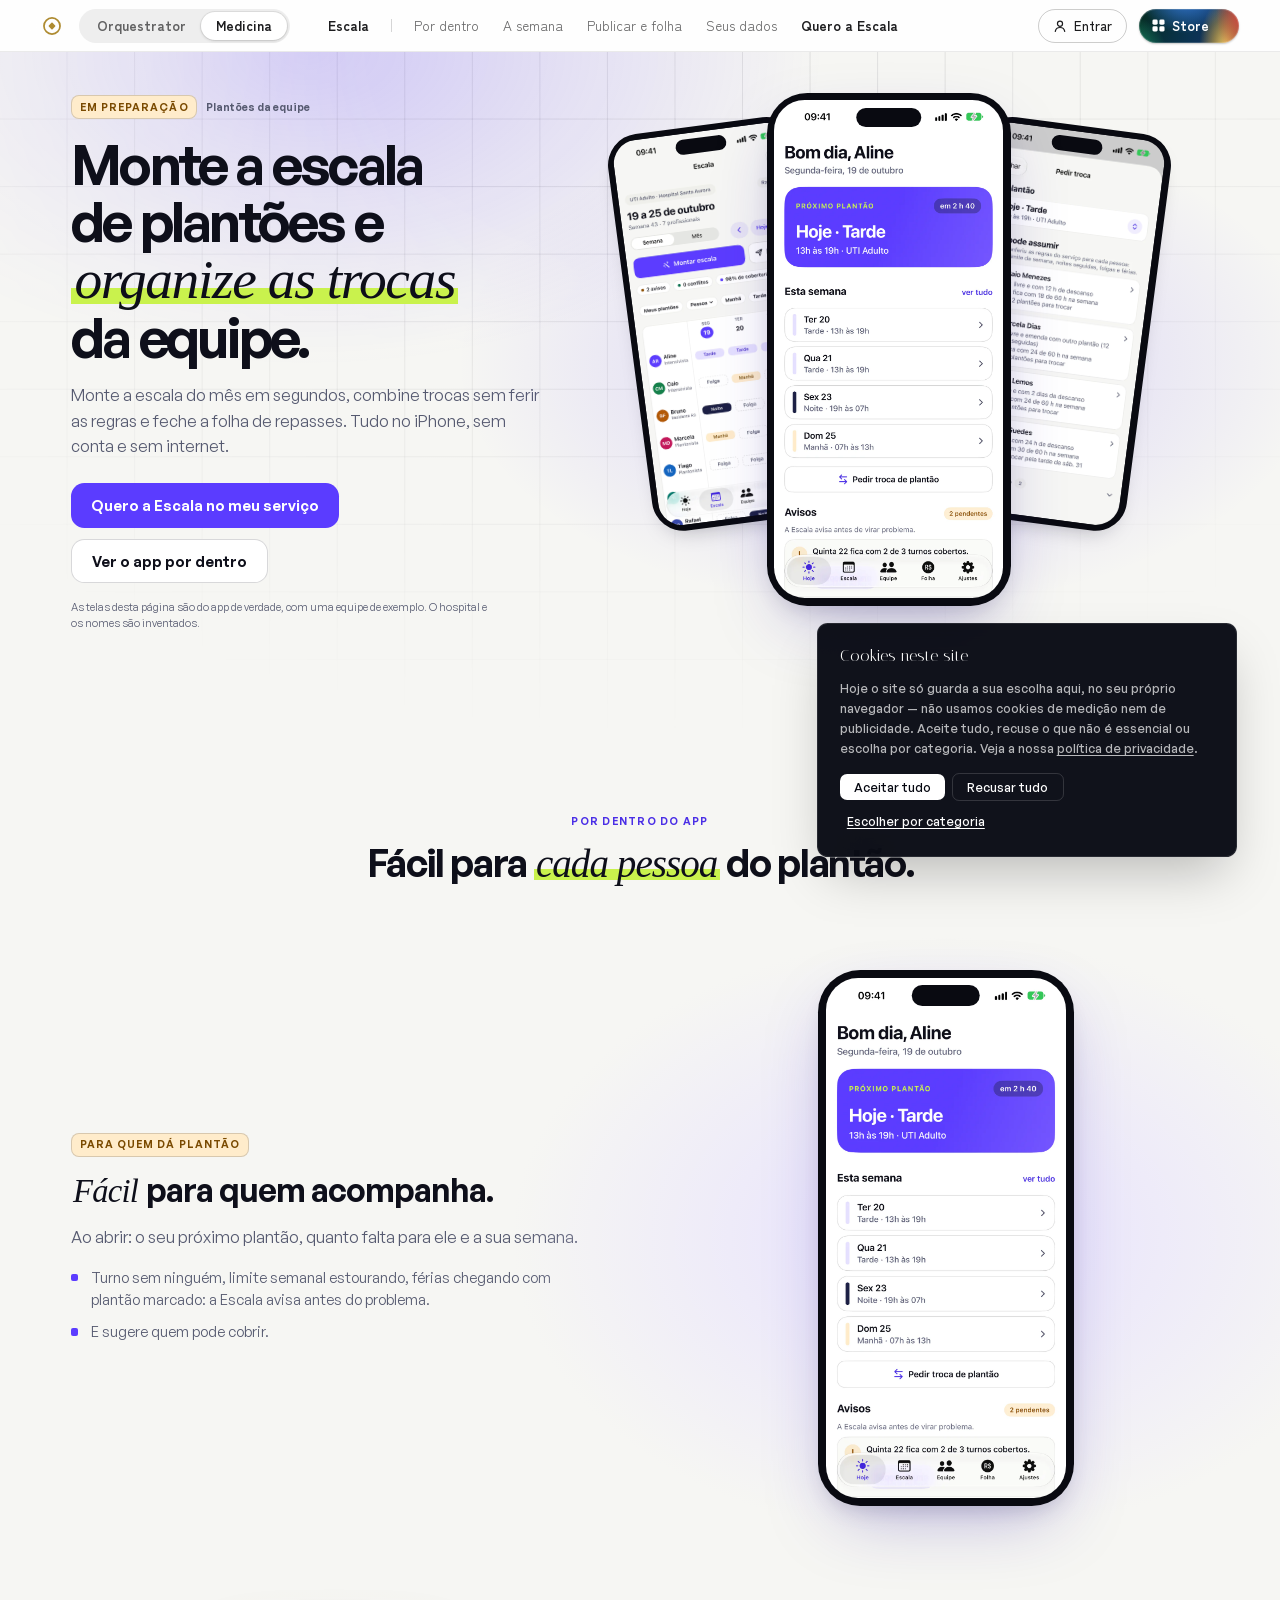
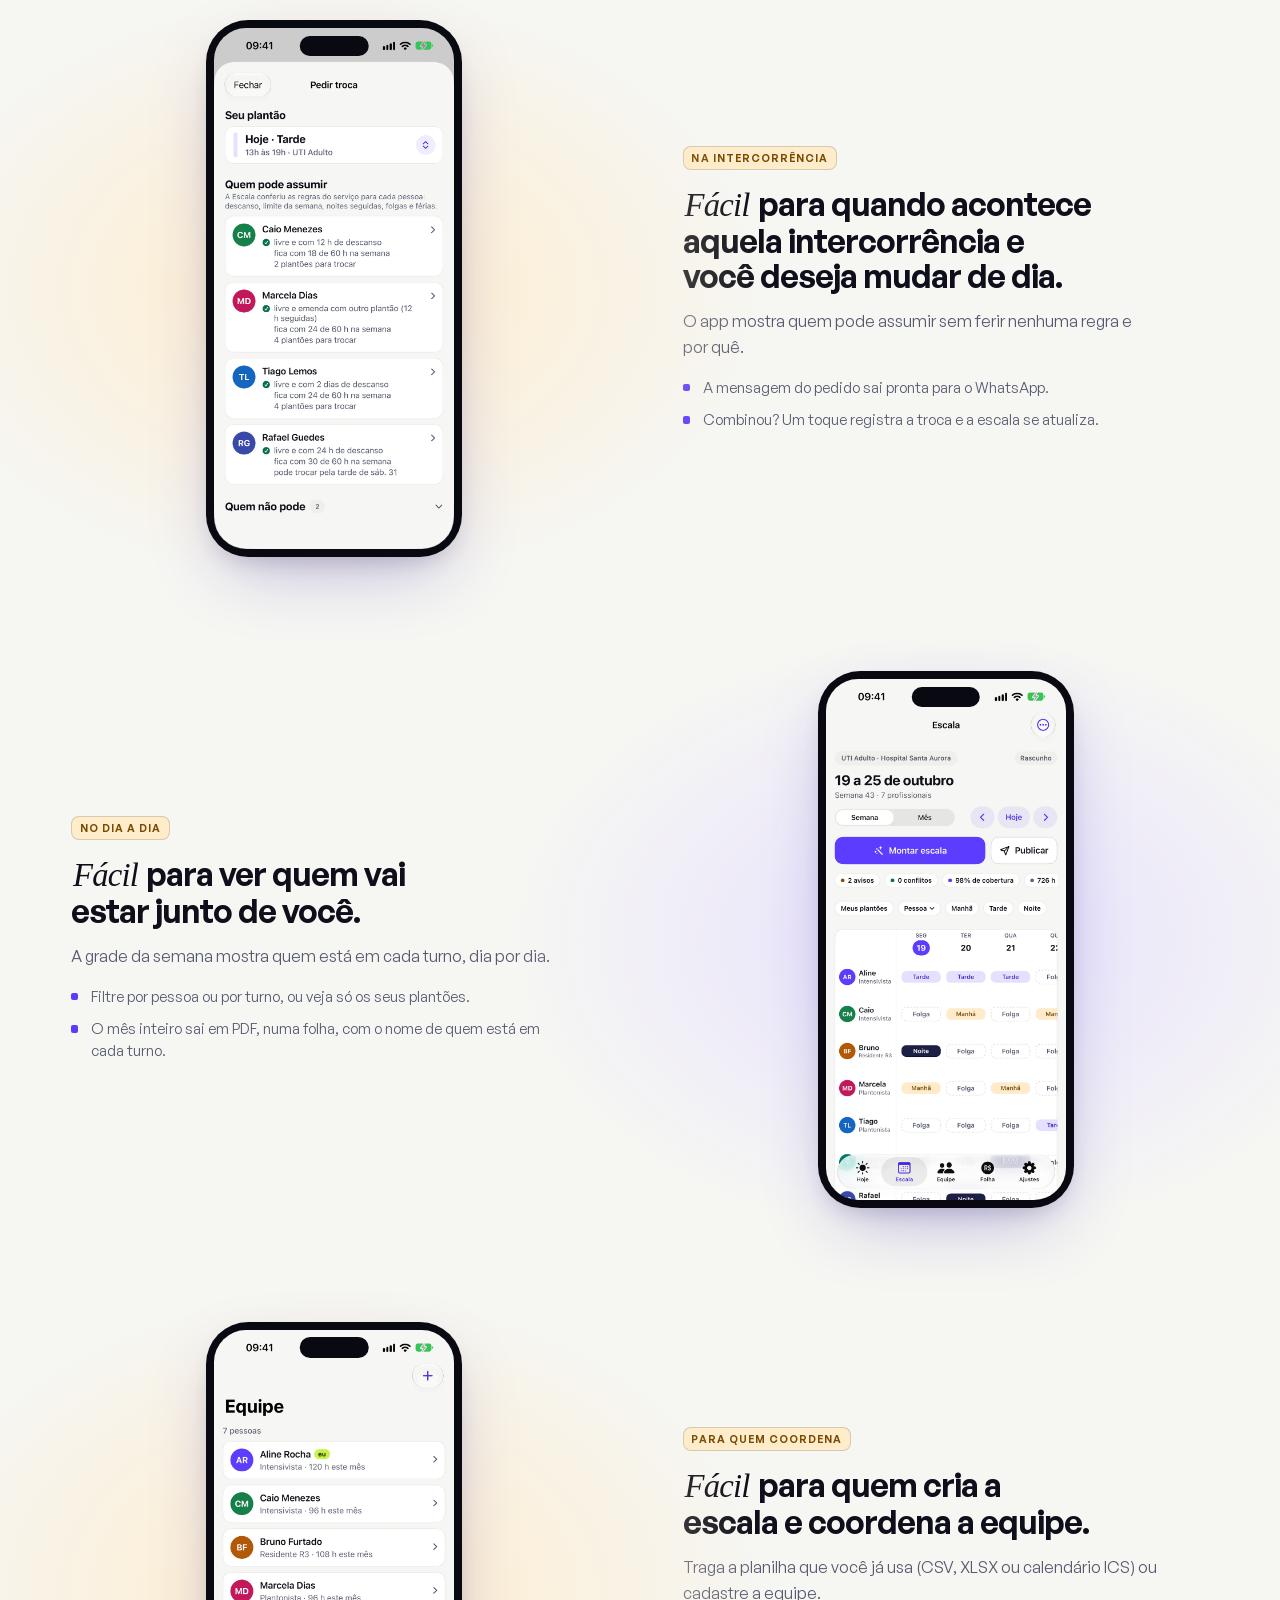
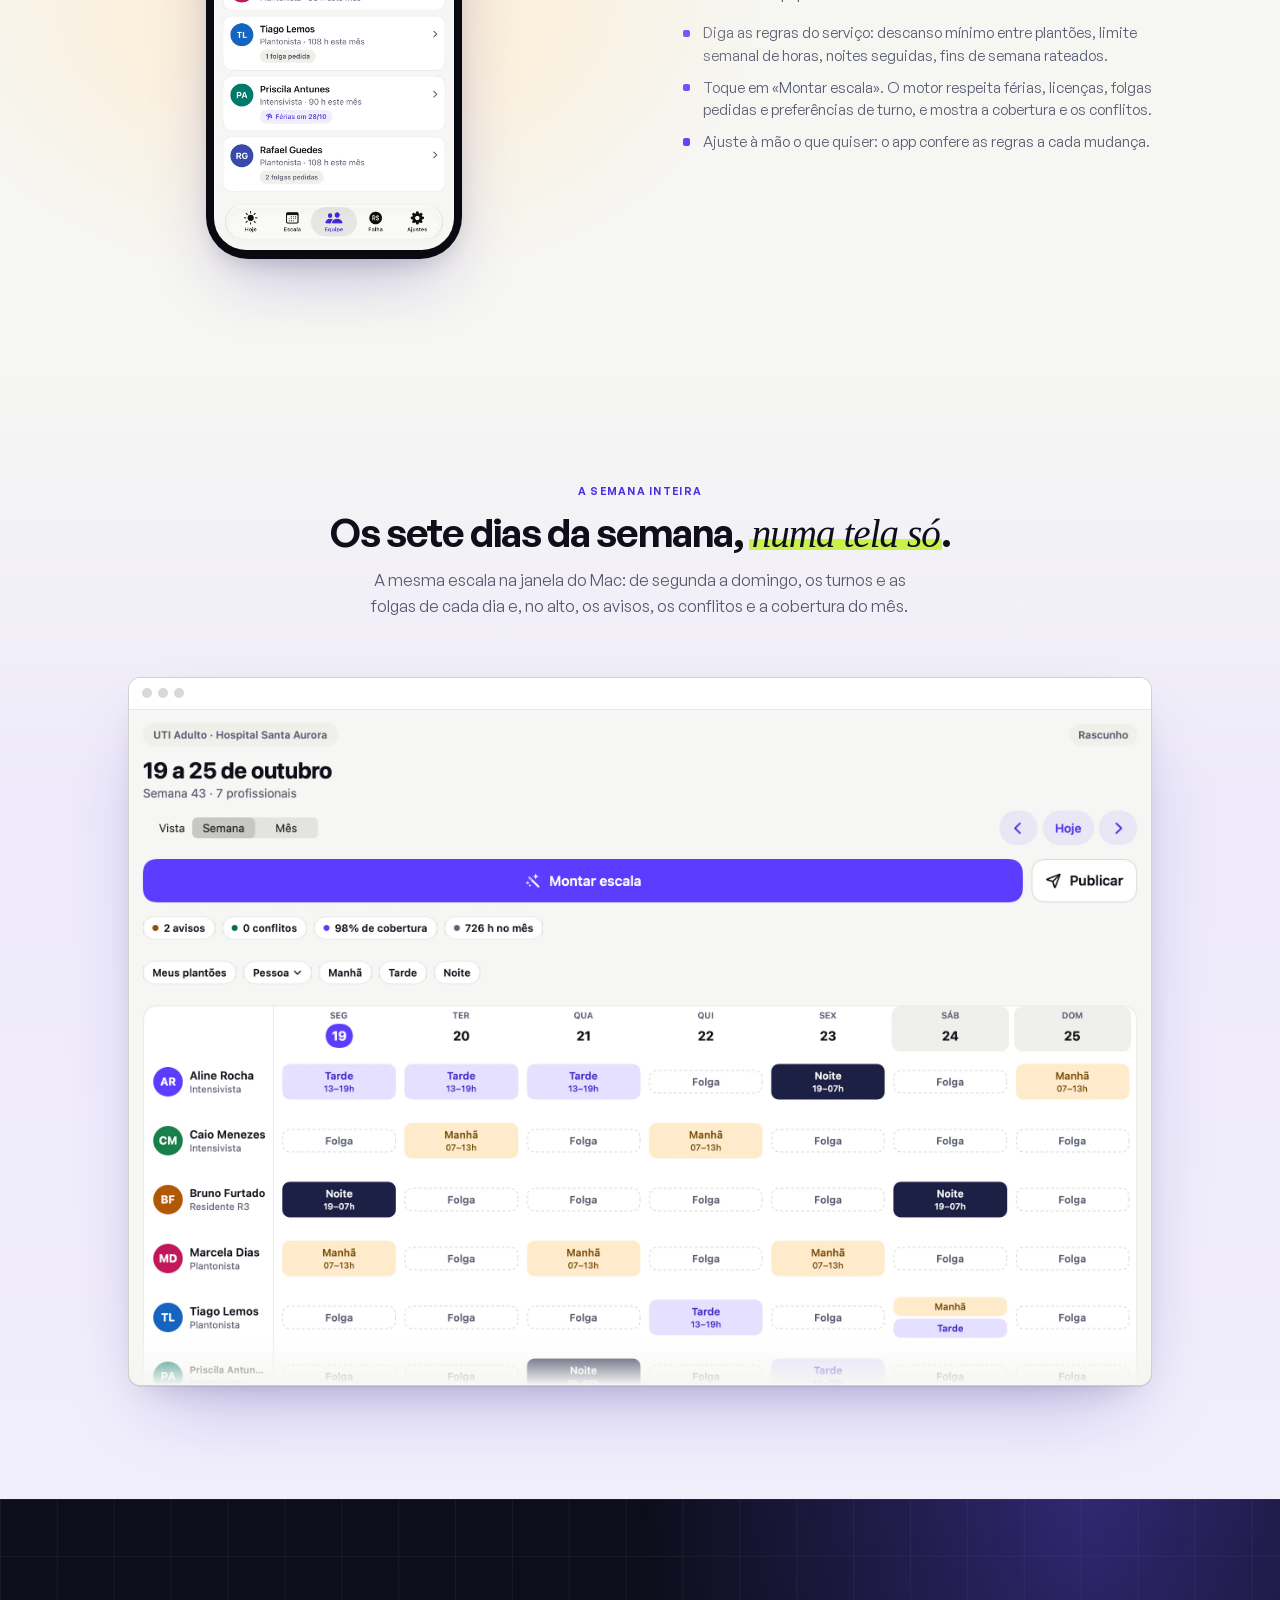
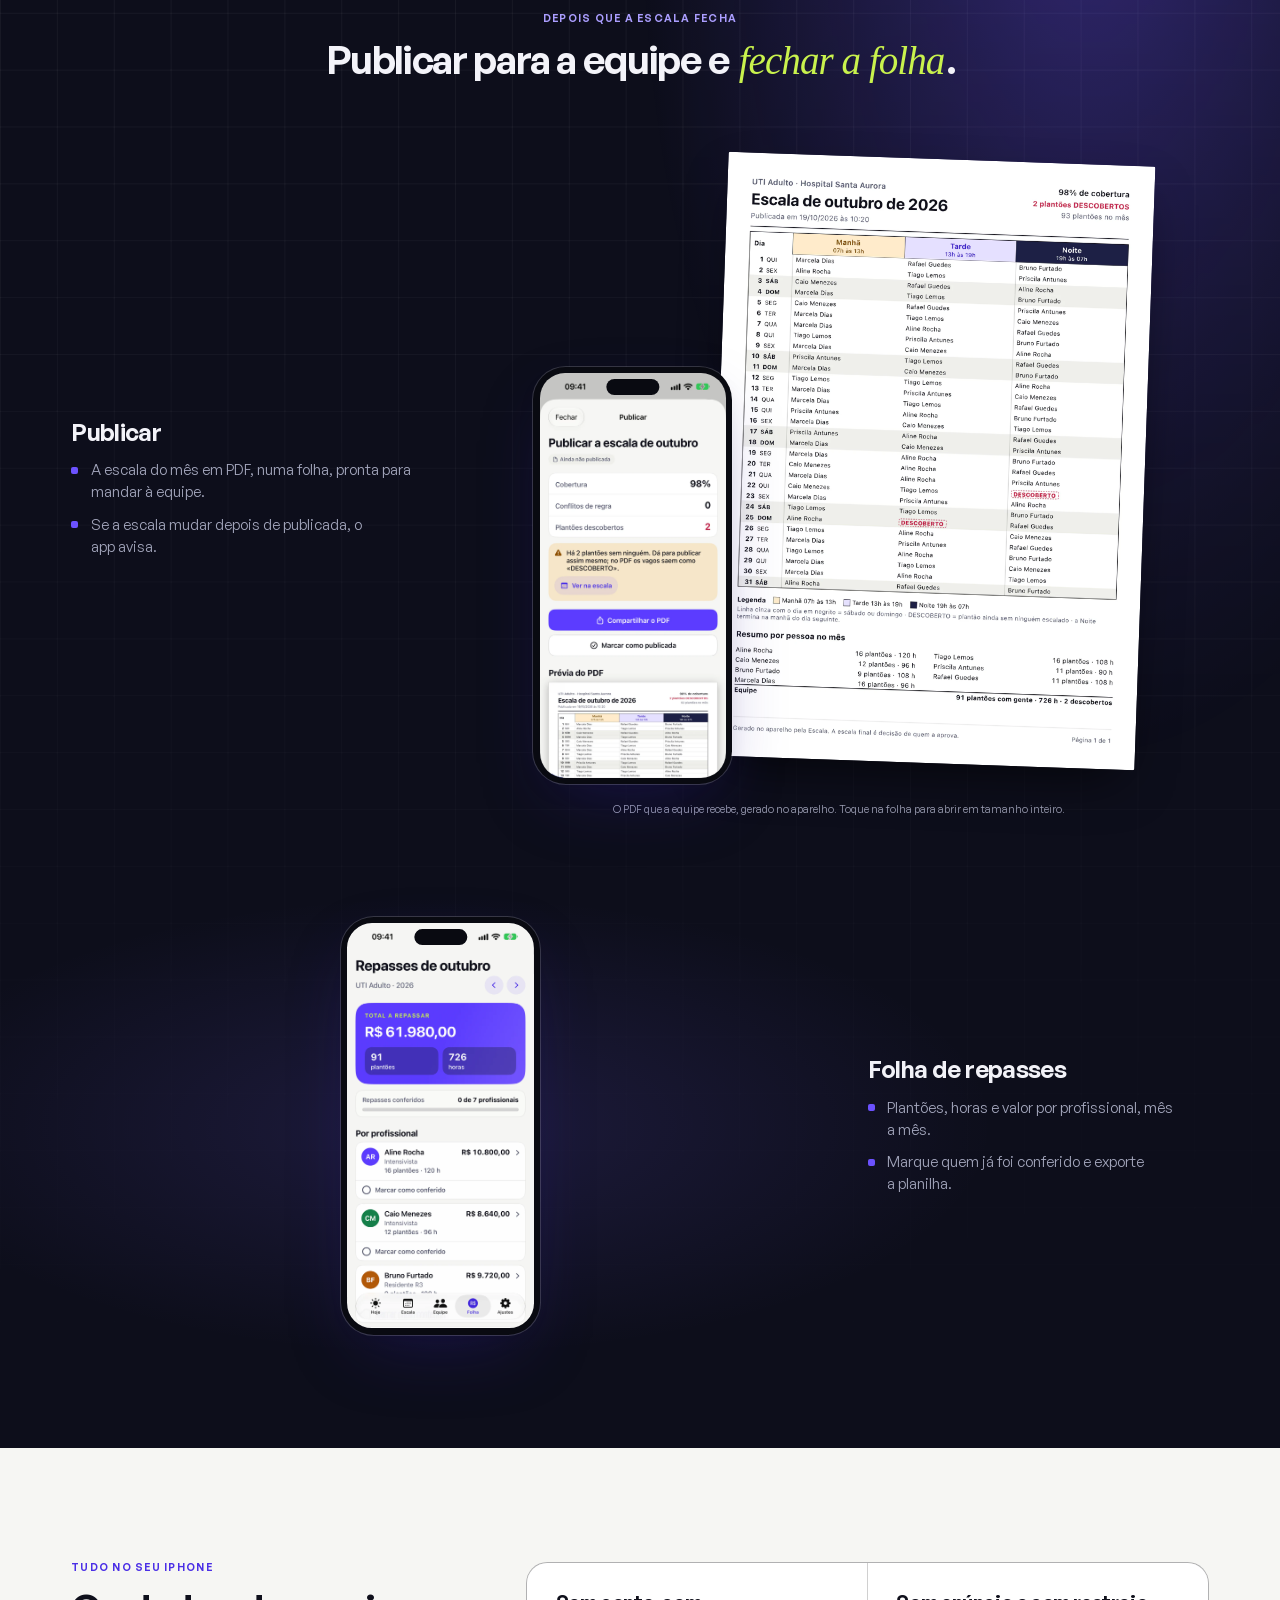
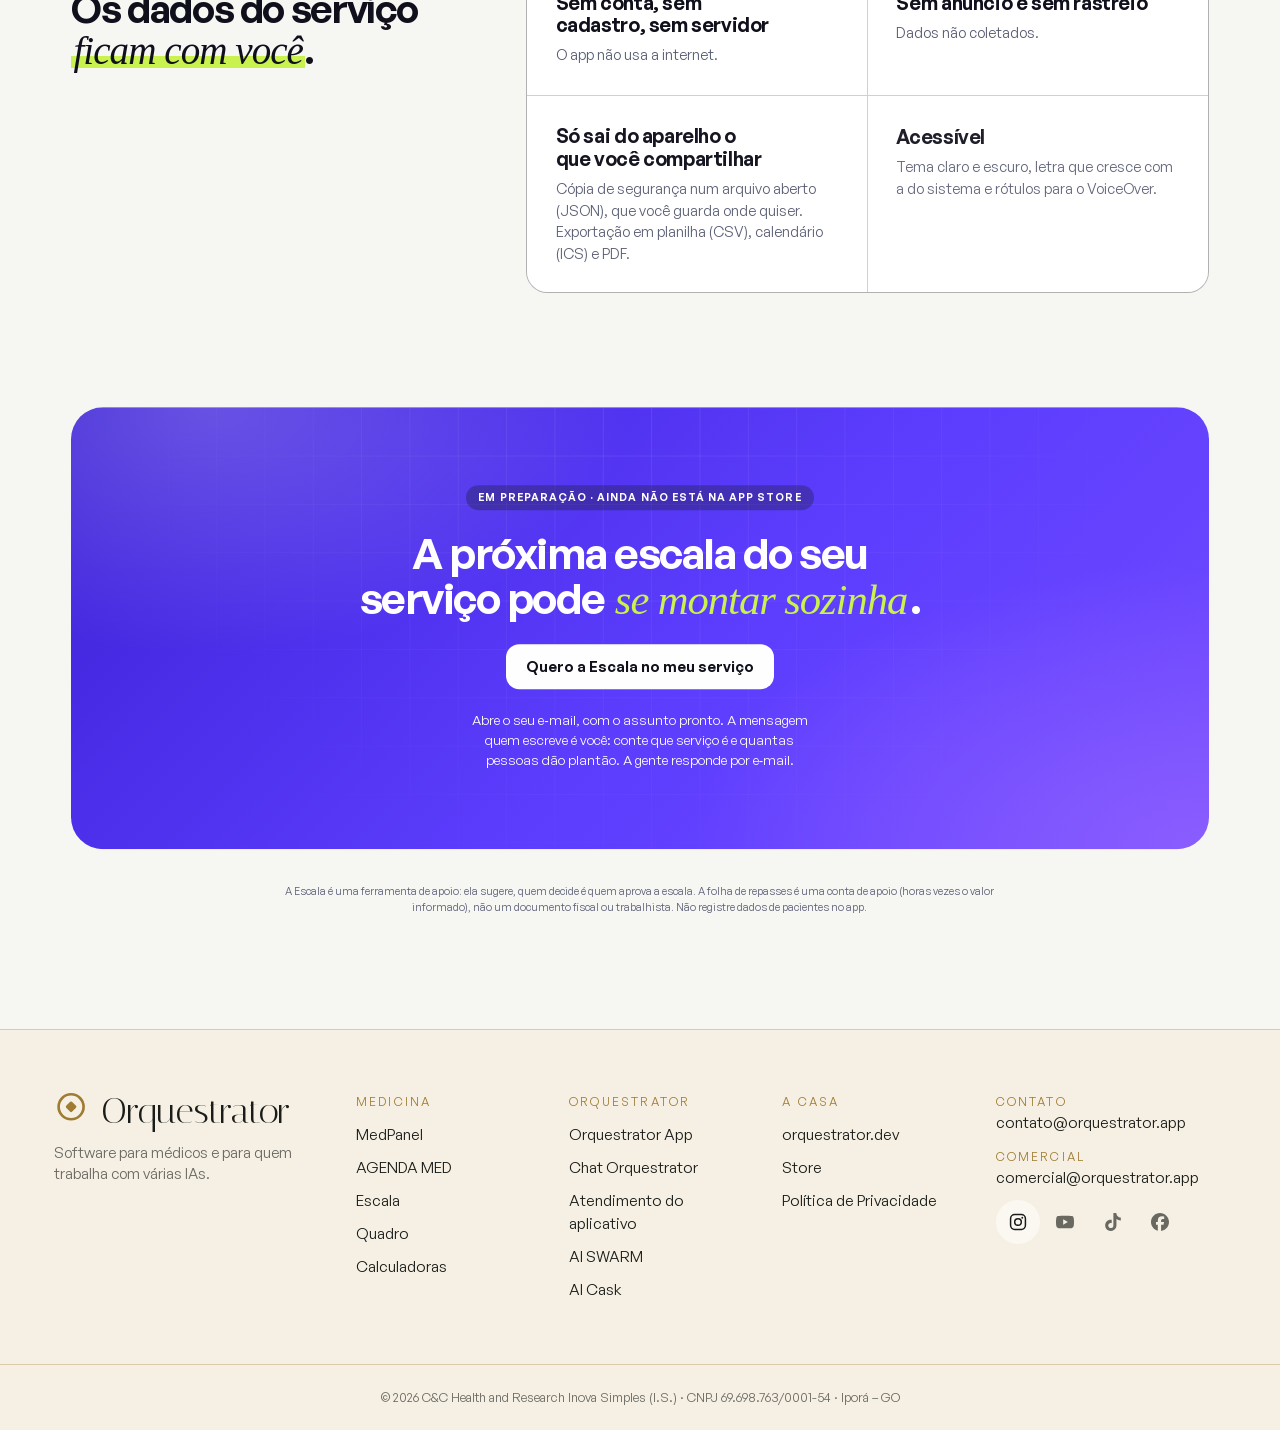
==== commit 50664076: "Escala: acabamento da barra Com o celular deitado, o menu da barra rola por dentro e não passa mais " ====
--- a/index.html
+++ b/index.html
@@ -1 +1 @@
-<!DOCTYPE html><html lang="pt-BR"><head><meta charSet="utf-8"/><meta name="viewport" content="width=device-width, initial-scale=1"/><link rel="preload" href="/_next/static/media/68eb6f6c399b0b08-s.p.0r8hjc~6p2.4n.woff2" as="font" crossorigin="" type="font/woff2"/><link rel="preload" href="/_next/static/media/e4bf00cfb41b665c-s.p.0wl7n6qdw1gtv.woff2" as="font" crossorigin="" type="font/woff2"/><link rel="preload" href="/_next/static/media/ef40981ccf68eb44-s.0q5zpmovloh.p.woff2" as="font" crossorigin="" type="font/woff2"/><link rel="preload" as="image" href="/assets/escala/telas/iphone-escala.webp"/><link rel="preload" as="image" href="/assets/escala/telas/iphone-troca.webp"/><link rel="preload" as="image" href="/assets/escala/telas/iphone-hoje.webp"/><link rel="stylesheet" href="/_next/static/chunks/0lvwnnsfboetd.css" data-precedence="next"/><link rel="stylesheet" href="/_next/static/chunks/06d7qz5~d7o9e.css" data-precedence="next"/><link rel="stylesheet" href="/_next/static/chunks/0jm1dbl1tzv5s.css" data-precedence="next"/><link rel="stylesheet" href="/_next/static/chunks/0jitt8c_yu3em.css" data-precedence="next"/><link rel="preload" as="script" fetchPriority="low" href="/_next/static/chunks/0efaeclkc2cx5.js"/><script src="/_next/static/chunks/128aahewwf1we.js" async=""></script><script src="/_next/static/chunks/017r54r8rugzy.js" async=""></script><script src="/_next/static/chunks/0wwpk2pzfau.p.js" async=""></script><script src="/_next/static/chunks/turbopack-0kz61eicu8wc7.js" async=""></script><script src="/_next/static/chunks/14iyf6nno70__.js" async=""></script><script src="/_next/static/chunks/0m9moz5-whwc9.js" async=""></script><script src="/_next/static/chunks/0pk7lxqegsdtn.js" async=""></script><script src="/_next/static/chunks/0i.l9589uvx0j.js" async=""></script><script src="/_next/static/chunks/02p5djcad64zp.js" async=""></script><script src="/_next/static/chunks/08yry7ytvz8o_.js" async=""></script><script src="/_next/static/chunks/0coiakrymyuk9.js" async=""></script><link rel="preload" href="/fonts/general-sans.css" as="style"/><link rel="preload" href="/assets/conta/conta-128ae46a095e.js" as="script"/><meta name="next-size-adjust" content=""/><meta name="theme-color" content="#f6f6f3"/><title>Escala: Monte a escala de plantões e organize as trocas da equipe (em preparação)</title><meta name="description" content="Em preparação: o app que monta a escala de plantões do mês com as regras do serviço, mostra quem pode assumir uma troca e fecha a folha de repasses. Tudo no iPhone, sem conta e sem internet."/><meta name="application-name" content="Escala"/><meta name="author" content="Orquestrator"/><link rel="manifest" href="/manifest.webmanifest"/><meta name="creator" content="Orquestrator"/><meta name="publisher" content="Orquestrator"/><meta name="robots" content="index, follow"/><link rel="canonical" href="https://escala.orquestrator.ai/"/><meta property="og:title" content="Escala: Monte a escala de plantões e organize as trocas da equipe (em preparação)"/><meta property="og:description" content="Em preparação: o app que monta a escala de plantões do mês com as regras do serviço, mostra quem pode assumir uma troca e fecha a folha de repasses. Tudo no iPhone, sem conta e sem internet."/><meta property="og:url" content="https://escala.orquestrator.ai/"/><meta property="og:site_name" content="Escala · Orquestrator"/><meta property="og:locale" content="pt_BR"/><meta property="og:image" content="https://escala.orquestrator.ai/assets/partilha/partilha-escala.png"/><meta property="og:image:type" content="image/png"/><meta property="og:image:width" content="1200"/><meta property="og:image:height" content="630"/><meta property="og:image:alt" content="Duas telas do app Escala no iPhone, a semana da equipe e o seu dia. Monte a escala de plantões e organize as trocas da equipe."/><meta property="og:type" content="website"/><meta name="twitter:card" content="summary_large_image"/><meta name="twitter:title" content="Escala: Monte a escala de plantões e organize as trocas da equipe (em preparação)"/><meta name="twitter:description" content="Em preparação: o app que monta a escala de plantões do mês com as regras do serviço, mostra quem pode assumir uma troca e fecha a folha de repasses. Tudo no iPhone, sem conta e sem internet."/><meta name="twitter:image" content="https://escala.orquestrator.ai/assets/partilha/partilha-escala.png"/><link rel="icon" href="/favicon.ico?favicon.0u-0kt6oo4~.o.ico" sizes="48x48" type="image/x-icon"/><link rel="icon" href="/icon.svg?icon.0.9m4oyebzbjk.svg" sizes="any" type="image/svg+xml"/><link rel="apple-touch-icon" href="/apple-icon.png?apple-icon.002p5khz4tq2v.png" sizes="180x180" type="image/png"/><link rel="stylesheet" href="/fonts/general-sans.css"/><script>if (location.protocol === "file:") { document.addEventListener("DOMContentLoaded", function () { document.body.innerHTML = '<div style="min-height:100vh;display:flex;flex-direction:column;align-items:center;justify-content:center;gap:1.2rem;background:#04060f;color:#fff;text-align:center;padding:2rem;font-family:Georgia,serif"><div style="font-size:2.4rem;line-height:1.1">O cinema n\u00e3o abre por aqui.</div><div style="max-width:34rem;font-family:system-ui,sans-serif;font-size:1rem;line-height:1.5;opacity:.75">Abrir o index.html com dois cliques (file://) quebra as rotas do site.<br/><br/>Volte \u00e0 pasta e d\u00ea dois cliques em <b style=\'color:#fff\'>\u201cABRIR O SITE.command\u201d</b> \u2014 o navegador abre sozinho no endere\u00e7o certo.<br/><span style=\'opacity:.6\'>(na primeira vez: clique direito \u2192 Abrir)</span></div></div>'; }); }</script><script src="/_next/static/chunks/03~yq9q893hmn.js" noModule=""></script></head><body class="zen_kaku_gothic_new_59295cc6-module__AIG6Ha__variable marck_script_61fc120c-module__wzHLHG__variable italiana_525a09a8-module__SGugnq__variable"><div hidden=""><!--$--><!--/$--></div><script type="application/ld+json">{"@context":"https://schema.org","@graph":[{"@type":"Organization","@id":"https://escala.orquestrator.ai/#organization","name":"Orquestrator","legalName":"C&C Health and Research Inova Simples (I.S.)","taxID":"69.698.763/0001-54","email":"contato@orquestrator.app","url":"https://escala.orquestrator.ai","logo":"https://escala.orquestrator.ai/icon","address":{"@type":"PostalAddress","streetAddress":"Av. Goiás, 851, Qd. 75, Lt. 772, Sala 01","addressLocality":"Iporá","addressRegion":"GO","postalCode":"76200-015","addressCountry":"BR"}},{"@type":"WebSite","@id":"https://escala.orquestrator.ai/#website","name":"Orquestrator","description":"Orquestrator builds software for physicians: MedPanel, a side panel that pastes phrases, prescriptions and documents wherever the cursor is; residency platforms that cite their sources; and one brain orchestrating a fleet of AIs. The clinical decision always stays with the physician.","url":"https://escala.orquestrator.ai","publisher":{"@id":"https://escala.orquestrator.ai/#organization"}}]}</script><div class="scroll-layout"><div class="scroll-layout-content"><!--$!--><template data-dgst="BAILOUT_TO_CLIENT_SIDE_RENDERING"></template><!--/$--><div lang="pt-BR" class="es-moldura min-h-[100svh] overflow-x-clip bg-[var(--es-fundo)] font-[family-name:var(--font-es-sans)] font-normal text-[var(--es-tinta)]"><a href="#conteudo" class="sr-only focus:not-sr-only focus:fixed focus:left-[1rem] focus:top-[4.6rem] focus:z-[200] focus:rounded-[var(--es-raio-botao)] focus:bg-[var(--es-tinta)] focus:px-[1rem] focus:py-[0.6rem] focus:text-[var(--es-fundo)]">Pular para o conteúdo</a><div class="c2-barra claro"><header class="barra" data-peca="barra"><a class="marca" href="https://orquestrator.ai/" aria-label="Orquestrator — página inicial"><svg viewBox="0 0 64 64" aria-hidden="true"><circle cx="32" cy="32" r="23.4" fill="none" stroke="currentColor" stroke-width="5"></circle><rect x="24.3" y="24.3" width="15.4" height="15.4" rx="2.4" transform="rotate(45 32 32)" fill="currentColor"></rect></svg></a><nav class="chave" aria-label="Os dois lados da casa" data-lado="medicina"><a href="https://orquestrator.ai/" data-lado="orquestrator"><span>Orquestrator</span></a><a href="https://orquestrator.ai/medicina/" data-lado="medicina" aria-current="true"><span>Medicina</span></a></nav><nav class="menu do-produto" aria-label="Nesta página"><span class="produto">Escala</span><a href="#por-dentro">Por dentro</a><a href="#semana">A semana</a><a href="#depois">Publicar e folha</a><a href="#no-aparelho">Seus dados</a><a href="mailto:comercial@orquestrator.app?subject=Quero%20a%20Escala%20no%20meu%20servi%C3%A7o" class="chamada" aria-label="Quero a Escala no meu serviço (abre o seu e-mail, com o assunto pronto)">Quero a Escala</a></nav><div class="lado"><a class="entrar" href="/conta/"><svg viewBox="0 0 16 16" fill="none" stroke="currentColor" stroke-width="1.4" aria-hidden="true"><circle cx="8" cy="5.4" r="2.9"></circle><path d="M2.6 14.2c.5-2.9 2.6-4.5 5.4-4.5s4.9 1.6 5.4 4.5" stroke-linecap="round"></path></svg><span>Entrar</span></a><a class="loja-botao" href="https://orquestrator.ai/store/"><svg viewBox="0 0 14 14" fill="currentColor" aria-hidden="true"><rect x="0.5" y="0.5" width="5.6" height="5.6" rx="1.6"></rect><rect x="7.9" y="0.5" width="5.6" height="5.6" rx="1.6"></rect><rect x="0.5" y="7.9" width="5.6" height="5.6" rx="1.6"></rect><rect x="7.9" y="7.9" width="5.6" height="5.6" rx="1.6"></rect></svg>Store</a><button class="sanduiche" type="button" aria-label="Menu" aria-expanded="false" aria-controls="gaveta-da-casa"><i></i></button></div><nav class="gaveta" id="gaveta-da-casa" aria-label="Menu" hidden=""><span class="produto">Escala</span><a href="#por-dentro">Por dentro</a><a href="#semana">A semana</a><a href="#depois">Publicar e folha</a><a href="#no-aparelho">Seus dados</a><a href="mailto:comercial@orquestrator.app?subject=Quero%20a%20Escala%20no%20meu%20servi%C3%A7o" class="chamada" aria-label="Quero a Escala no meu serviço (abre o seu e-mail, com o assunto pronto)">Quero a Escala</a><a href="/conta/"><svg viewBox="0 0 16 16" fill="none" stroke="currentColor" stroke-width="1.4" aria-hidden="true"><circle cx="8" cy="5.4" r="2.9"></circle><path d="M2.6 14.2c.5-2.9 2.6-4.5 5.4-4.5s4.9 1.6 5.4 4.5" stroke-linecap="round"></path></svg>Entrar</a></nav></header></div><main id="conteudo"><section id="topo" aria-labelledby="escala-titulo" class="relative overflow-x-clip px-[var(--es-margem)] py-[var(--es-espaco-secao)] scroll-mt-[4rem] pb-[4rem] pt-[2.25rem] min-[40.0625rem]:pb-[5rem] min-[40.0625rem]:pt-[3rem]"><span aria-hidden="true" class="pointer-events-none absolute inset-x-0 top-0 h-[51rem] [background:var(--es-pagina)] [mask-image:var(--es-mascara-pagina)]"></span><div class="mx-auto w-full max-w-[80rem] relative grid items-center gap-y-[2.75rem] min-[40.0625rem]:grid-cols-[minmax(0,1fr)_minmax(0,29rem)] min-[40.0625rem]:gap-x-[1.5rem] min-[64.0625rem]:grid-cols-[minmax(0,33rem)_minmax(0,1fr)] min-[64.0625rem]:gap-x-[2rem]"><div class="grid content-start gap-[1.2rem]"><p class="m-0 flex flex-wrap items-center gap-[0.6rem]"><span class="w-fit rounded-[var(--es-raio-chip)] border border-[var(--es-fio-2)] bg-[var(--es-manha)] px-[0.55rem] py-[0.4rem] text-[length:var(--es-rotulo)] font-[650] uppercase leading-none tracking-[0.1em] text-[var(--es-manha-texto)]">Em preparação</span><span class="text-[length:var(--es-rotulo)] font-[650] leading-none text-[var(--es-suave)]">Plantões da equipe</span></p><h1 id="escala-titulo" style="font-family:var(--font-es-sans);font-weight:650" class="m-0 text-[1.9rem] leading-[1.02] tracking-[-0.05em] text-[var(--es-tinta)] min-[40.0625rem]:text-[3.1rem] min-[64.0625rem]:text-[3.9rem] text-balance">Monte a escala de plantões e <em class="relative isolate inline-block px-[0.06em] font-[family-name:var(--font-es-serifa)] font-normal italic tracking-[-0.025em] ">organize as trocas<span aria-hidden="true" class="pointer-events-none absolute origin-left inset-0 -z-10 [background:var(--es-marca-titulo)] " style="transform:scaleX(0);visibility:hidden"></span></em> da equipe.</h1><p class="m-0 max-w-[36rem] text-pretty text-[length:var(--es-letra-texto)] font-normal leading-[1.6] text-[var(--es-suave)] min-[64.0625rem]:text-[length:var(--es-letra-texto-g)]">Monte a escala do mês em segundos, combine trocas sem ferir as regras e feche a folha de repasses. Tudo no iPhone, sem conta e sem internet.</p><p class="m-0 mt-[0.4rem] flex flex-wrap items-center gap-[0.8rem]"><a href="mailto:comercial@orquestrator.app?subject=Quero%20a%20Escala%20no%20meu%20servi%C3%A7o" aria-label="Quero a Escala no meu serviço (abre o seu e-mail, com o assunto pronto)" class="inline-flex min-h-[var(--es-alvo)] items-center justify-center rounded-[var(--es-raio-botao)] px-[1.4rem] text-center text-[length:var(--es-letra-botao)] font-semibold leading-[1.15] no-underline focus-visible:outline-2 focus-visible:outline-offset-2 focus-visible:outline-[var(--es-foco)] bg-[var(--es-violeta)] text-[var(--es-sobre-violeta)]">Quero a Escala no meu serviço</a><a href="#por-dentro" class="inline-flex min-h-[var(--es-alvo)] items-center justify-center rounded-[var(--es-raio-botao)] px-[1.4rem] text-center text-[length:var(--es-letra-botao)] font-semibold leading-[1.15] no-underline focus-visible:outline-2 focus-visible:outline-offset-2 focus-visible:outline-[var(--es-foco)] border border-[var(--es-fio-2)] bg-[var(--es-papel)] text-[var(--es-tinta)]">Ver o app por dentro</a></p><p class="m-0 max-w-[30rem] text-[length:var(--es-rotulo)] font-normal leading-[1.45] text-[var(--es-suave)]">As telas desta página são do app de verdade, com uma equipe de exemplo. O hospital e os nomes são inventados.</p></div><div role="img" aria-label="Três telas do app Escala: a semana da equipe, o seu dia e o pedido de troca." class="relative mx-auto flex h-[var(--trio-alto)] w-full items-start justify-center [--trio-abre:6.9rem] [--trio-alto:24.75rem] [--trio-centro:11.2rem] [--trio-lado:8.6rem] min-[40.0625rem]:[--trio-abre:8.3rem] min-[40.0625rem]:[--trio-alto:29.75rem] min-[40.0625rem]:[--trio-centro:13.5rem] min-[40.0625rem]:[--trio-lado:10.4rem] min-[64.0625rem]:[--trio-abre:11.3rem] min-[64.0625rem]:[--trio-alto:37.75rem] min-[64.0625rem]:[--trio-centro:17.2rem] min-[64.0625rem]:[--trio-lado:13.4rem]"><span aria-hidden="true" class="pointer-events-none absolute left-1/2 top-[4%] h-[92%] w-[135%] -translate-x-1/2 [background:var(--es-clarao)]"></span><div class="absolute top-0 w-[var(--trio-lado)]" style="transform:translateX(calc(var(--trio-abre) * -1)) translateY(2.2rem) rotate(-7deg)"><div class="relative w-full rounded-[var(--es-corpo-raio)] bg-[var(--es-grafite)] p-[var(--es-corpo-borda)] shadow-[var(--es-sombra-aparelho-leve)] "><div class="relative aspect-[840/1825] w-full overflow-hidden rounded-[var(--es-tela-raio)] bg-[var(--es-papel)]"><img alt="" width="840" height="1825" decoding="async" data-nimg="1" class="block h-full w-full object-cover" style="color:transparent" src="/assets/escala/telas/iphone-escala.webp"/><span aria-hidden="true" class="absolute left-1/2 top-[1.45%] h-[3.9%] w-[28.6%] -translate-x-1/2 rounded-full bg-[var(--es-grafite)]"></span></div></div></div><div class="absolute top-0 w-[var(--trio-lado)]" style="transform:translateX(calc(var(--trio-abre) * 1)) translateY(2.2rem) rotate(7deg)"><div class="relative w-full rounded-[var(--es-corpo-raio)] bg-[var(--es-grafite)] p-[var(--es-corpo-borda)] shadow-[var(--es-sombra-aparelho-leve)] "><div class="relative aspect-[840/1825] w-full overflow-hidden rounded-[var(--es-tela-raio)] bg-[var(--es-papel)]"><img alt="" width="840" height="1825" decoding="async" data-nimg="1" class="block h-full w-full object-cover" style="color:transparent" src="/assets/escala/telas/iphone-troca.webp"/><span aria-hidden="true" class="absolute left-1/2 top-[1.45%] h-[3.9%] w-[28.6%] -translate-x-1/2 rounded-full bg-[var(--es-grafite)]"></span></div></div></div><div class="relative w-[var(--trio-centro)]" style="transform:translateY(0rem)"><div class="relative w-full rounded-[var(--es-corpo-raio)] bg-[var(--es-grafite)] p-[var(--es-corpo-borda)] shadow-[var(--es-sombra-aparelho)] "><div class="relative aspect-[840/1825] w-full overflow-hidden rounded-[var(--es-tela-raio)] bg-[var(--es-papel)]"><img alt="" width="840" height="1825" decoding="async" data-nimg="1" class="block h-full w-full object-cover" style="color:transparent" src="/assets/escala/telas/iphone-hoje.webp"/><span aria-hidden="true" class="absolute left-1/2 top-[1.45%] h-[3.9%] w-[28.6%] -translate-x-1/2 rounded-full bg-[var(--es-grafite)]"></span></div></div></div></div></div></section><section id="por-dentro" aria-labelledby="passeio-titulo" class="relative overflow-x-clip px-[var(--es-margem)] py-[var(--es-espaco-secao)] scroll-mt-[4rem]"><div class="mx-auto w-full max-w-[80rem]"><div class="es-chegada mx-auto grid max-w-[46rem] justify-items-center gap-[1rem] text-center" style="opacity:1;transform:none"><p class="m-0 text-[length:var(--es-rotulo)] font-[650] uppercase leading-none tracking-[0.12em] text-[var(--es-violeta-texto)] ">Por dentro do app</p><h2 id="passeio-titulo" style="font-family:var(--font-es-sans);font-weight:650" class="m-0 text-balance text-[1.55rem] leading-[1.05] tracking-[-0.035em] text-[var(--es-tinta)] min-[40.0625rem]:text-[2.2rem] min-[64.0625rem]:text-[2.75rem]">Fácil para <em class="relative isolate inline-block px-[0.06em] font-[family-name:var(--font-es-serifa)] font-normal italic tracking-[-0.025em] ">cada pessoa<span aria-hidden="true" class="pointer-events-none absolute origin-left inset-0 -z-10 [background:var(--es-marca-titulo)] " style="transform:scaleX(0);visibility:hidden"></span></em> do plantão.</h2></div><div class="mt-[4.5rem] grid gap-y-[6rem] min-[64.0625rem]:mt-[6rem] min-[64.0625rem]:gap-y-[8rem]"><article aria-labelledby="passo-acompanha" class="grid items-center gap-y-[2.5rem] min-[40.0625rem]:grid-cols-2 min-[40.0625rem]:gap-x-[3rem] min-[64.0625rem]:gap-x-[6rem]"><div class="es-chegada grid content-start gap-[1.1rem] " style="opacity:1;transform:none"><span class="w-fit rounded-[var(--es-raio-chip)] border border-[var(--es-fio-2)] bg-[var(--es-manha)] px-[0.55rem] py-[0.4rem] text-[length:var(--es-rotulo)] font-[650] uppercase leading-none tracking-[0.1em] text-[var(--es-manha-texto)]">Para quem dá plantão</span><h3 id="passo-acompanha" style="font-family:var(--font-es-sans);font-weight:650" class="m-0 text-balance text-[1.5rem] font-[650] leading-[1.08] tracking-[-0.03em] text-[var(--es-tinta)] min-[40.0625rem]:text-[1.8rem] min-[64.0625rem]:text-[2.3rem]"><em class="relative isolate inline-block px-[0.06em] font-[family-name:var(--font-es-serifa)] font-normal italic tracking-[-0.025em] ">Fácil</em> para quem acompanha.</h3><p class="m-0 max-w-[36rem] text-pretty text-[length:var(--es-letra-texto)] font-normal leading-[1.6] text-[var(--es-suave)] min-[64.0625rem]:text-[length:var(--es-letra-texto-g)]">Ao abrir: o seu próximo plantão, quanto falta para ele e a sua semana.</p><ul class="m-0 grid list-none gap-[0.7rem] p-0 max-w-[34rem]"><li class="relative text-pretty pl-[1.4rem] text-[length:var(--es-letra-item)] leading-[1.5] text-[var(--es-suave)] before:absolute before:left-0 before:top-[0.5em] before:h-[0.5rem] before:w-[0.5rem] before:rounded-[0.14rem] before:bg-[var(--es-violeta)] before:content-[&#x27;&#x27;] min-[64.0625rem]:text-[length:var(--es-letra-item-g)]">Turno sem ninguém, limite semanal estourando, férias chegando com plantão marcado: a Escala avisa antes do problema.</li><li class="relative text-pretty pl-[1.4rem] text-[length:var(--es-letra-item)] leading-[1.5] text-[var(--es-suave)] before:absolute before:left-0 before:top-[0.5em] before:h-[0.5rem] before:w-[0.5rem] before:rounded-[0.14rem] before:bg-[var(--es-violeta)] before:content-[&#x27;&#x27;] min-[64.0625rem]:text-[length:var(--es-letra-item-g)]">E sugere quem pode cobrir.</li></ul></div><div class="relative flex justify-center"><span aria-hidden="true" class="pointer-events-none absolute left-1/2 top-1/2 h-[112%] w-[165%] -translate-x-1/2 -translate-y-1/2 [background:radial-gradient(closest-side,var(--es-tarde),transparent)]"></span><div class="es-chegada relative w-[14.5rem] min-[40.0625rem]:w-[15.5rem] min-[64.0625rem]:w-[18rem]" style="opacity:1;transform:none"><div class="relative w-full rounded-[var(--es-corpo-raio)] bg-[var(--es-grafite)] p-[var(--es-corpo-borda)] shadow-[var(--es-sombra-aparelho)] "><div class="relative aspect-[840/1825] w-full overflow-hidden rounded-[var(--es-tela-raio)] bg-[var(--es-papel)]"><img alt="Tela Hoje do app Escala: «Bom dia, Aline», o cartão do próximo plantão (hoje à tarde, das 13h às 19h, na UTI Adulto, em 2 h 40), os plantões da semana, o botão «Pedir troca de plantão» e os avisos." loading="lazy" width="840" height="1825" decoding="async" data-nimg="1" class="block h-full w-full object-cover" style="color:transparent" src="/assets/escala/telas/iphone-hoje.webp"/><span aria-hidden="true" class="absolute left-1/2 top-[1.45%] h-[3.9%] w-[28.6%] -translate-x-1/2 rounded-full bg-[var(--es-grafite)]"></span></div></div></div></div></article><article aria-labelledby="passo-intercorrencia" class="grid items-center gap-y-[2.5rem] min-[40.0625rem]:grid-cols-2 min-[40.0625rem]:gap-x-[3rem] min-[64.0625rem]:gap-x-[6rem]"><div class="es-chegada grid content-start gap-[1.1rem] min-[40.0625rem]:order-2" style="opacity:1;transform:none"><span class="w-fit rounded-[var(--es-raio-chip)] border border-[var(--es-fio-2)] bg-[var(--es-manha)] px-[0.55rem] py-[0.4rem] text-[length:var(--es-rotulo)] font-[650] uppercase leading-none tracking-[0.1em] text-[var(--es-manha-texto)]">Na intercorrência</span><h3 id="passo-intercorrencia" style="font-family:var(--font-es-sans);font-weight:650" class="m-0 text-balance text-[1.5rem] font-[650] leading-[1.08] tracking-[-0.03em] text-[var(--es-tinta)] min-[40.0625rem]:text-[1.8rem] min-[64.0625rem]:text-[2.3rem]"><em class="relative isolate inline-block px-[0.06em] font-[family-name:var(--font-es-serifa)] font-normal italic tracking-[-0.025em] ">Fácil</em> para quando acontece aquela intercorrência e você deseja mudar de dia.</h3><p class="m-0 max-w-[36rem] text-pretty text-[length:var(--es-letra-texto)] font-normal leading-[1.6] text-[var(--es-suave)] min-[64.0625rem]:text-[length:var(--es-letra-texto-g)]">O app mostra quem pode assumir sem ferir nenhuma regra e por quê.</p><ul class="m-0 grid list-none gap-[0.7rem] p-0 max-w-[34rem]"><li class="relative text-pretty pl-[1.4rem] text-[length:var(--es-letra-item)] leading-[1.5] text-[var(--es-suave)] before:absolute before:left-0 before:top-[0.5em] before:h-[0.5rem] before:w-[0.5rem] before:rounded-[0.14rem] before:bg-[var(--es-violeta)] before:content-[&#x27;&#x27;] min-[64.0625rem]:text-[length:var(--es-letra-item-g)]">A mensagem do pedido sai pronta para o WhatsApp.</li><li class="relative text-pretty pl-[1.4rem] text-[length:var(--es-letra-item)] leading-[1.5] text-[var(--es-suave)] before:absolute before:left-0 before:top-[0.5em] before:h-[0.5rem] before:w-[0.5rem] before:rounded-[0.14rem] before:bg-[var(--es-violeta)] before:content-[&#x27;&#x27;] min-[64.0625rem]:text-[length:var(--es-letra-item-g)]">Combinou? Um toque registra a troca e a escala se atualiza.</li></ul></div><div class="relative flex justify-center"><span aria-hidden="true" class="pointer-events-none absolute left-1/2 top-1/2 h-[112%] w-[165%] -translate-x-1/2 -translate-y-1/2 [background:radial-gradient(closest-side,var(--es-manha),transparent)]"></span><div class="es-chegada relative w-[14.5rem] min-[40.0625rem]:w-[15.5rem] min-[64.0625rem]:w-[18rem]" style="opacity:1;transform:none"><div class="relative w-full rounded-[var(--es-corpo-raio)] bg-[var(--es-grafite)] p-[var(--es-corpo-borda)] shadow-[var(--es-sombra-aparelho)] "><div class="relative aspect-[840/1825] w-full overflow-hidden rounded-[var(--es-tela-raio)] bg-[var(--es-papel)]"><img alt="Tela Pedir troca: o seu plantão de hoje à tarde e a lista de quem pode assumir, com o descanso, as horas da semana e os plantões que cada pessoa tem para trocar." loading="lazy" width="840" height="1825" decoding="async" data-nimg="1" class="block h-full w-full object-cover" style="color:transparent" src="/assets/escala/telas/iphone-troca.webp"/><span aria-hidden="true" class="absolute left-1/2 top-[1.45%] h-[3.9%] w-[28.6%] -translate-x-1/2 rounded-full bg-[var(--es-grafite)]"></span></div></div></div></div></article><article aria-labelledby="passo-junto" class="grid items-center gap-y-[2.5rem] min-[40.0625rem]:grid-cols-2 min-[40.0625rem]:gap-x-[3rem] min-[64.0625rem]:gap-x-[6rem]"><div class="es-chegada grid content-start gap-[1.1rem] " style="opacity:1;transform:none"><span class="w-fit rounded-[var(--es-raio-chip)] border border-[var(--es-fio-2)] bg-[var(--es-manha)] px-[0.55rem] py-[0.4rem] text-[length:var(--es-rotulo)] font-[650] uppercase leading-none tracking-[0.1em] text-[var(--es-manha-texto)]">No dia a dia</span><h3 id="passo-junto" style="font-family:var(--font-es-sans);font-weight:650" class="m-0 text-balance text-[1.5rem] font-[650] leading-[1.08] tracking-[-0.03em] text-[var(--es-tinta)] min-[40.0625rem]:text-[1.8rem] min-[64.0625rem]:text-[2.3rem]"><em class="relative isolate inline-block px-[0.06em] font-[family-name:var(--font-es-serifa)] font-normal italic tracking-[-0.025em] ">Fácil</em> para ver quem vai estar junto de você.</h3><p class="m-0 max-w-[36rem] text-pretty text-[length:var(--es-letra-texto)] font-normal leading-[1.6] text-[var(--es-suave)] min-[64.0625rem]:text-[length:var(--es-letra-texto-g)]">A grade da semana mostra quem está em cada turno, dia por dia.</p><ul class="m-0 grid list-none gap-[0.7rem] p-0 max-w-[34rem]"><li class="relative text-pretty pl-[1.4rem] text-[length:var(--es-letra-item)] leading-[1.5] text-[var(--es-suave)] before:absolute before:left-0 before:top-[0.5em] before:h-[0.5rem] before:w-[0.5rem] before:rounded-[0.14rem] before:bg-[var(--es-violeta)] before:content-[&#x27;&#x27;] min-[64.0625rem]:text-[length:var(--es-letra-item-g)]">Filtre por pessoa ou por turno, ou veja só os seus plantões.</li><li class="relative text-pretty pl-[1.4rem] text-[length:var(--es-letra-item)] leading-[1.5] text-[var(--es-suave)] before:absolute before:left-0 before:top-[0.5em] before:h-[0.5rem] before:w-[0.5rem] before:rounded-[0.14rem] before:bg-[var(--es-violeta)] before:content-[&#x27;&#x27;] min-[64.0625rem]:text-[length:var(--es-letra-item-g)]">O mês inteiro sai em PDF, numa folha, com o nome de quem está em cada turno.</li></ul></div><div class="relative flex justify-center"><span aria-hidden="true" class="pointer-events-none absolute left-1/2 top-1/2 h-[112%] w-[165%] -translate-x-1/2 -translate-y-1/2 [background:radial-gradient(closest-side,var(--es-tarde),transparent)]"></span><div class="es-chegada relative w-[14.5rem] min-[40.0625rem]:w-[15.5rem] min-[64.0625rem]:w-[18rem]" style="opacity:1;transform:none"><div class="relative w-full rounded-[var(--es-corpo-raio)] bg-[var(--es-grafite)] p-[var(--es-corpo-borda)] shadow-[var(--es-sombra-aparelho)] "><div class="relative aspect-[840/1825] w-full overflow-hidden rounded-[var(--es-tela-raio)] bg-[var(--es-papel)]"><img alt="Tela Escala: a semana de 19 a 25 de outubro, o botão «Montar escala», os avisos, os conflitos e a cobertura, e a grade com o plantão de cada pessoa em cada dia." loading="lazy" width="840" height="1825" decoding="async" data-nimg="1" class="block h-full w-full object-cover" style="color:transparent" src="/assets/escala/telas/iphone-escala.webp"/><span aria-hidden="true" class="absolute left-1/2 top-[1.45%] h-[3.9%] w-[28.6%] -translate-x-1/2 rounded-full bg-[var(--es-grafite)]"></span></div></div></div></div></article><article aria-labelledby="passo-monta" class="grid items-center gap-y-[2.5rem] min-[40.0625rem]:grid-cols-2 min-[40.0625rem]:gap-x-[3rem] min-[64.0625rem]:gap-x-[6rem]"><div class="es-chegada grid content-start gap-[1.1rem] min-[40.0625rem]:order-2" style="opacity:1;transform:none"><span class="w-fit rounded-[var(--es-raio-chip)] border border-[var(--es-fio-2)] bg-[var(--es-manha)] px-[0.55rem] py-[0.4rem] text-[length:var(--es-rotulo)] font-[650] uppercase leading-none tracking-[0.1em] text-[var(--es-manha-texto)]">Para quem coordena</span><h3 id="passo-monta" style="font-family:var(--font-es-sans);font-weight:650" class="m-0 text-balance text-[1.5rem] font-[650] leading-[1.08] tracking-[-0.03em] text-[var(--es-tinta)] min-[40.0625rem]:text-[1.8rem] min-[64.0625rem]:text-[2.3rem]"><em class="relative isolate inline-block px-[0.06em] font-[family-name:var(--font-es-serifa)] font-normal italic tracking-[-0.025em] ">Fácil</em> para quem cria a escala e coordena a equipe.</h3><p class="m-0 max-w-[36rem] text-pretty text-[length:var(--es-letra-texto)] font-normal leading-[1.6] text-[var(--es-suave)] min-[64.0625rem]:text-[length:var(--es-letra-texto-g)]">Traga a planilha que você já usa (CSV, XLSX ou calendário ICS) ou cadastre a equipe.</p><ul class="m-0 grid list-none gap-[0.7rem] p-0 max-w-[34rem]"><li class="relative text-pretty pl-[1.4rem] text-[length:var(--es-letra-item)] leading-[1.5] text-[var(--es-suave)] before:absolute before:left-0 before:top-[0.5em] before:h-[0.5rem] before:w-[0.5rem] before:rounded-[0.14rem] before:bg-[var(--es-violeta)] before:content-[&#x27;&#x27;] min-[64.0625rem]:text-[length:var(--es-letra-item-g)]">Diga as regras do serviço: descanso mínimo entre plantões, limite semanal de horas, noites seguidas, fins de semana rateados.</li><li class="relative text-pretty pl-[1.4rem] text-[length:var(--es-letra-item)] leading-[1.5] text-[var(--es-suave)] before:absolute before:left-0 before:top-[0.5em] before:h-[0.5rem] before:w-[0.5rem] before:rounded-[0.14rem] before:bg-[var(--es-violeta)] before:content-[&#x27;&#x27;] min-[64.0625rem]:text-[length:var(--es-letra-item-g)]">Toque em «Montar escala». O motor respeita férias, licenças, folgas pedidas e preferências de turno, e mostra a cobertura e os conflitos.</li><li class="relative text-pretty pl-[1.4rem] text-[length:var(--es-letra-item)] leading-[1.5] text-[var(--es-suave)] before:absolute before:left-0 before:top-[0.5em] before:h-[0.5rem] before:w-[0.5rem] before:rounded-[0.14rem] before:bg-[var(--es-violeta)] before:content-[&#x27;&#x27;] min-[64.0625rem]:text-[length:var(--es-letra-item-g)]">Ajuste à mão o que quiser: o app confere as regras a cada mudança.</li></ul></div><div class="relative flex justify-center"><span aria-hidden="true" class="pointer-events-none absolute left-1/2 top-1/2 h-[112%] w-[165%] -translate-x-1/2 -translate-y-1/2 [background:radial-gradient(closest-side,var(--es-manha),transparent)]"></span><div class="es-chegada relative w-[14.5rem] min-[40.0625rem]:w-[15.5rem] min-[64.0625rem]:w-[18rem]" style="opacity:1;transform:none"><div class="relative w-full rounded-[var(--es-corpo-raio)] bg-[var(--es-grafite)] p-[var(--es-corpo-borda)] shadow-[var(--es-sombra-aparelho)] "><div class="relative aspect-[840/1825] w-full overflow-hidden rounded-[var(--es-tela-raio)] bg-[var(--es-papel)]"><img alt="Tela Equipe: sete pessoas com a função e as horas do mês, as folgas pedidas e as férias marcadas." loading="lazy" width="840" height="1825" decoding="async" data-nimg="1" class="block h-full w-full object-cover" style="color:transparent" src="/assets/escala/telas/iphone-equipe.webp"/><span aria-hidden="true" class="absolute left-1/2 top-[1.45%] h-[3.9%] w-[28.6%] -translate-x-1/2 rounded-full bg-[var(--es-grafite)]"></span></div></div></div></div></article></div></div></section><section id="semana" aria-labelledby="semana-titulo" class="relative overflow-x-clip px-[var(--es-margem)] py-[var(--es-espaco-secao)] scroll-mt-[4rem] [background:var(--es-banho-tarde)]"><div class="mx-auto w-full max-w-[80rem]"><div class="es-chegada mx-auto grid max-w-[46rem] justify-items-center gap-[1rem] text-center" style="opacity:1;transform:none"><p class="m-0 text-[length:var(--es-rotulo)] font-[650] uppercase leading-none tracking-[0.12em] text-[var(--es-violeta-texto)] ">A semana inteira</p><h2 id="semana-titulo" style="font-family:var(--font-es-sans);font-weight:650" class="m-0 text-balance text-[1.55rem] leading-[1.05] tracking-[-0.035em] text-[var(--es-tinta)] min-[40.0625rem]:text-[2.2rem] min-[64.0625rem]:text-[2.75rem]">Os sete dias da semana, <em class="relative isolate inline-block px-[0.06em] font-[family-name:var(--font-es-serifa)] font-normal italic tracking-[-0.025em] ">numa tela só<span aria-hidden="true" class="pointer-events-none absolute origin-left inset-0 -z-10 [background:var(--es-marca-titulo)] " style="transform:scaleX(0);visibility:hidden"></span></em>.</h2><p class="m-0 max-w-[36rem] text-pretty text-[length:var(--es-letra-texto)] font-normal leading-[1.6] text-[var(--es-suave)] min-[64.0625rem]:text-[length:var(--es-letra-texto-g)] max-w-[40rem]">A mesma escala na janela do Mac: de segunda a domingo, os turnos e as folgas de cada dia e, no alto, os avisos, os conflitos e a cobertura do mês.</p></div><div class="es-chegada mx-auto mt-[3rem] w-full max-w-[72rem] min-[64.0625rem]:mt-[4rem]" style="opacity:1;transform:none"><figure class="m-0"><div role="group" aria-label="A janela do app no Mac. Arraste para o lado para ver a semana inteira." tabindex="0" class="overflow-x-auto min-[40.0625rem]:hidden rounded-[var(--es-raio-janela)] border border-[var(--es-fio-2)] bg-[var(--es-fundo)] shadow-[var(--es-sombra-janela)] focus-visible:outline-2 focus-visible:outline-offset-2 focus-visible:outline-[var(--es-foco)]"><div class="w-[40rem]"><div aria-hidden="true" class="flex h-[2.25rem] items-center gap-[0.45rem] border-b border-[var(--es-fio)] bg-[var(--es-papel)] px-[0.9rem]"><span class="h-[0.7rem] w-[0.7rem] rounded-full bg-[var(--es-fio-2)]"></span><span class="h-[0.7rem] w-[0.7rem] rounded-full bg-[var(--es-fio-2)]"></span><span class="h-[0.7rem] w-[0.7rem] rounded-full bg-[var(--es-fio-2)]"></span></div><img alt="O app Escala no Mac: a semana de 19 a 25 de outubro, de segunda a domingo. No alto, o botão «Montar escala», os avisos, os conflitos e a cobertura; na grade, os turnos e as folgas das cinco primeiras pessoas da equipe." loading="lazy" width="2360" height="1558" decoding="async" data-nimg="1" class="block h-auto w-full [mask-image:var(--es-mascara-janela)]" style="color:transparent" src="/assets/escala/telas/mac-semana.webp"/></div></div><div class="hidden overflow-hidden min-[40.0625rem]:block rounded-[var(--es-raio-janela)] border border-[var(--es-fio-2)] bg-[var(--es-fundo)] shadow-[var(--es-sombra-janela)]"><div aria-hidden="true" class="flex h-[2.25rem] items-center gap-[0.45rem] border-b border-[var(--es-fio)] bg-[var(--es-papel)] px-[0.9rem]"><span class="h-[0.7rem] w-[0.7rem] rounded-full bg-[var(--es-fio-2)]"></span><span class="h-[0.7rem] w-[0.7rem] rounded-full bg-[var(--es-fio-2)]"></span><span class="h-[0.7rem] w-[0.7rem] rounded-full bg-[var(--es-fio-2)]"></span></div><img alt="O app Escala no Mac: a semana de 19 a 25 de outubro, de segunda a domingo. No alto, o botão «Montar escala», os avisos, os conflitos e a cobertura; na grade, os turnos e as folgas das cinco primeiras pessoas da equipe." loading="lazy" width="2360" height="1558" decoding="async" data-nimg="1" class="block h-auto w-full [mask-image:var(--es-mascara-janela)]" style="color:transparent" src="/assets/escala/telas/mac-semana.webp"/></div><figcaption class="mt-[0.9rem] text-center text-[length:var(--es-rotulo)] font-normal leading-[1.45] text-[var(--es-tinta)] min-[40.0625rem]:hidden">A janela do app no Mac. Arraste para o lado para ver a semana inteira.</figcaption></figure></div></div></section><section id="depois" aria-labelledby="depois-titulo" class="es-escura relative overflow-x-clip px-[var(--es-margem)] py-[var(--es-espaco-secao)] scroll-mt-[4rem] bg-[var(--es-faixa)] text-[var(--es-tinta)]"><span aria-hidden="true" class="pointer-events-none absolute inset-0 [background:var(--es-pagina-noite)] [mask-image:var(--es-mascara-noite)]"></span><div class="mx-auto w-full max-w-[80rem] relative"><div class="es-chegada mx-auto grid max-w-[46rem] justify-items-center gap-[1rem] text-center" style="opacity:1;transform:none"><p class="m-0 text-[length:var(--es-rotulo)] font-[650] uppercase leading-none tracking-[0.12em] text-[var(--es-violeta-texto)] ">Depois que a escala fecha</p><h2 id="depois-titulo" style="font-family:var(--font-es-sans);font-weight:650" class="m-0 text-balance text-[1.55rem] leading-[1.05] tracking-[-0.035em] text-[var(--es-tinta)] min-[40.0625rem]:text-[2.2rem] min-[64.0625rem]:text-[2.75rem]">Publicar para a equipe e <em class="relative isolate inline-block px-[0.06em] font-[family-name:var(--font-es-serifa)] font-normal italic tracking-[-0.025em] text-[var(--es-lima)]">fechar a folha</em>.</h2></div><div class="mt-[4rem] grid gap-y-[6rem] min-[64.0625rem]:mt-[5.5rem] min-[64.0625rem]:gap-y-[7rem]"><article aria-labelledby="depois-publicar" class="grid items-center gap-y-[2.5rem] min-[64.0625rem]:gap-x-[4rem] min-[64.0625rem]:grid-cols-[minmax(0,24rem)_minmax(0,1fr)]"><div class="es-chegada grid content-start gap-[1rem]" style="opacity:1;transform:none"><h3 id="depois-publicar" style="font-family:var(--font-es-sans);font-weight:650" class="m-0 text-balance text-[1.3rem] font-[650] leading-[1.1] tracking-[-0.025em] text-[var(--es-tinta)] min-[40.0625rem]:text-[1.45rem] min-[64.0625rem]:text-[1.7rem]">Publicar</h3><ul class="m-0 grid list-none gap-[0.7rem] p-0 "><li class="relative text-pretty pl-[1.4rem] text-[length:var(--es-letra-item)] leading-[1.5] text-[var(--es-suave)] before:absolute before:left-0 before:top-[0.5em] before:h-[0.5rem] before:w-[0.5rem] before:rounded-[0.14rem] before:bg-[var(--es-violeta)] before:content-[&#x27;&#x27;] min-[64.0625rem]:text-[length:var(--es-letra-item-g)]">A escala do mês em PDF, numa folha, pronta para mandar à equipe.</li><li class="relative text-pretty pl-[1.4rem] text-[length:var(--es-letra-item)] leading-[1.5] text-[var(--es-suave)] before:absolute before:left-0 before:top-[0.5em] before:h-[0.5rem] before:w-[0.5rem] before:rounded-[0.14rem] before:bg-[var(--es-violeta)] before:content-[&#x27;&#x27;] min-[64.0625rem]:text-[length:var(--es-letra-item-g)]">Se a escala mudar depois de publicada, o app avisa.</li></ul></div><div class="es-chegada " style="opacity:1;transform:none"><figure class="m-0 grid justify-items-center gap-[1.25rem]"><div class="flex w-full flex-col items-center gap-[1.5rem] min-[40.0625rem]:flex-row min-[40.0625rem]:items-end min-[40.0625rem]:justify-center min-[40.0625rem]:gap-0"><div class="relative z-10 w-[11rem] shrink-0 min-[40.0625rem]:w-[14rem]"><div class="relative w-full rounded-[var(--es-corpo-raio)] bg-[var(--es-grafite)] p-[var(--es-corpo-borda)] shadow-[var(--es-sombra-aparelho)] outline outline-1 outline-[var(--es-fio-2)]"><div class="relative aspect-[840/1825] w-full overflow-hidden rounded-[var(--es-tela-raio)] bg-[var(--es-papel)]"><img alt="Tela Publicar a escala de outubro: a cobertura, os conflitos de regra e os plantões descobertos, o botão «Compartilhar o PDF» e a prévia da folha." loading="lazy" width="840" height="1825" decoding="async" data-nimg="1" class="block h-full w-full object-cover" style="color:transparent" src="/assets/escala/telas/iphone-publicar.webp"/><span aria-hidden="true" class="absolute left-1/2 top-[1.45%] h-[3.9%] w-[28.6%] -translate-x-1/2 rounded-full bg-[var(--es-grafite)]"></span></div></div></div><a href="/assets/escala/telas/pdf-outubro.webp" target="_blank" rel="noopener noreferrer" aria-label="Abrir a folha da escala de outubro em tamanho inteiro (abre a imagem numa aba nova)" class="block w-full rounded-[var(--es-raio-folha)] min-[40.0625rem]:-ml-[1rem] min-[40.0625rem]:mb-[1.5rem] min-[40.0625rem]:w-[30rem] min-[40.0625rem]:rotate-[2deg] focus-visible:outline-2 focus-visible:outline-offset-2 focus-visible:outline-[var(--es-foco)]"><img alt="A escala de outubro publicada em PDF: uma linha por dia, com quem está de manhã, de tarde e de noite, os plantões descobertos e o resumo por pessoa." loading="lazy" width="1400" height="1982" decoding="async" data-nimg="1" class="block h-auto w-full rounded-[var(--es-raio-folha)] shadow-[var(--es-sombra-folha-noite)]" style="color:transparent" src="/assets/escala/telas/pdf-outubro.webp"/></a></div><figcaption class="text-center text-[length:var(--es-rotulo)] font-normal leading-[1.45] text-[var(--es-suave)]">O PDF que a equipe recebe, gerado no aparelho. Toque na folha para abrir em tamanho inteiro.</figcaption></figure></div></article><article aria-labelledby="depois-folha" class="grid items-center gap-y-[2.5rem] min-[64.0625rem]:gap-x-[4rem] min-[64.0625rem]:grid-cols-[minmax(0,1fr)_minmax(0,24rem)]"><div class="es-chegada grid content-start gap-[1rem] min-[64.0625rem]:order-2" style="opacity:1;transform:none"><h3 id="depois-folha" style="font-family:var(--font-es-sans);font-weight:650" class="m-0 text-balance text-[1.3rem] font-[650] leading-[1.1] tracking-[-0.025em] text-[var(--es-tinta)] min-[40.0625rem]:text-[1.45rem] min-[64.0625rem]:text-[1.7rem]">Folha de repasses</h3><ul class="m-0 grid list-none gap-[0.7rem] p-0 "><li class="relative text-pretty pl-[1.4rem] text-[length:var(--es-letra-item)] leading-[1.5] text-[var(--es-suave)] before:absolute before:left-0 before:top-[0.5em] before:h-[0.5rem] before:w-[0.5rem] before:rounded-[0.14rem] before:bg-[var(--es-violeta)] before:content-[&#x27;&#x27;] min-[64.0625rem]:text-[length:var(--es-letra-item-g)]">Plantões, horas e valor por profissional, mês a mês.</li><li class="relative text-pretty pl-[1.4rem] text-[length:var(--es-letra-item)] leading-[1.5] text-[var(--es-suave)] before:absolute before:left-0 before:top-[0.5em] before:h-[0.5rem] before:w-[0.5rem] before:rounded-[0.14rem] before:bg-[var(--es-violeta)] before:content-[&#x27;&#x27;] min-[64.0625rem]:text-[length:var(--es-letra-item-g)]">Marque quem já foi conferido e exporte a planilha.</li></ul></div><div class="relative flex w-full justify-center"><span aria-hidden="true" class="pointer-events-none absolute left-1/2 top-1/2 h-[110%] w-[150%] -translate-x-1/2 -translate-y-1/2 [background:radial-gradient(closest-side,var(--es-violeta-fundo),transparent)]"></span><div class="es-chegada relative w-[11rem] min-[40.0625rem]:w-[14rem]" style="opacity:1;transform:none"><div class="relative w-full rounded-[var(--es-corpo-raio)] bg-[var(--es-grafite)] p-[var(--es-corpo-borda)] shadow-[var(--es-sombra-aparelho)] outline outline-1 outline-[var(--es-fio-2)]"><div class="relative aspect-[840/1825] w-full overflow-hidden rounded-[var(--es-tela-raio)] bg-[var(--es-papel)]"><img alt="Tela Repasses de outubro: o total a repassar, os plantões e as horas do mês, e o valor de cada profissional, com a marca de conferido." loading="lazy" width="840" height="1825" decoding="async" data-nimg="1" class="block h-full w-full object-cover" style="color:transparent" src="/assets/escala/telas/iphone-folha.webp"/><span aria-hidden="true" class="absolute left-1/2 top-[1.45%] h-[3.9%] w-[28.6%] -translate-x-1/2 rounded-full bg-[var(--es-grafite)]"></span></div></div></div></div></article></div></div></section><section id="no-aparelho" aria-labelledby="no-aparelho-titulo" class="relative overflow-x-clip px-[var(--es-margem)] py-[var(--es-espaco-secao)] scroll-mt-[4rem]"><div class="mx-auto w-full max-w-[80rem] grid gap-y-[3rem] min-[64.0625rem]:grid-cols-[minmax(0,26rem)_minmax(0,1fr)] min-[64.0625rem]:gap-x-[6rem]"><div class="es-chegada grid content-start gap-[1rem]" style="opacity:1;transform:none"><p class="m-0 text-[length:var(--es-rotulo)] font-[650] uppercase leading-none tracking-[0.12em] text-[var(--es-violeta-texto)] ">Tudo no seu iPhone</p><h2 id="no-aparelho-titulo" style="font-family:var(--font-es-sans);font-weight:650" class="m-0 text-balance text-[1.55rem] leading-[1.05] tracking-[-0.035em] text-[var(--es-tinta)] min-[40.0625rem]:text-[2.2rem] min-[64.0625rem]:text-[2.75rem]">Os dados do serviço <em class="relative isolate inline-block px-[0.06em] font-[family-name:var(--font-es-serifa)] font-normal italic tracking-[-0.025em] ">ficam com você<span aria-hidden="true" class="pointer-events-none absolute origin-left inset-0 -z-10 [background:var(--es-marca-titulo)] " style="transform:scaleX(0);visibility:hidden"></span></em>.</h2></div><ul class="m-0 grid list-none gap-px overflow-hidden rounded-[var(--es-raio-cartao-g)] border border-[var(--es-fio-2)] bg-[var(--es-fio-2)] p-0 min-[40.0625rem]:grid-cols-2"><li class="bg-[var(--es-papel)]"><div class="es-chegada grid h-full content-start gap-[0.55rem] p-[1.5rem] min-[64.0625rem]:p-[2rem]" style="opacity:1;transform:none"><h3 style="font-family:var(--font-es-sans);font-weight:650" class="m-0 text-balance text-[1.2rem] font-[650] leading-[1.15] tracking-[-0.02em] text-[var(--es-tinta)] min-[40.0625rem]:text-[1.3rem] min-[64.0625rem]:text-[1.375rem]">Sem conta, sem cadastro, sem servidor</h3><p class="m-0 text-pretty text-[length:var(--es-letra-item)] leading-[1.5] text-[var(--es-suave)]">O app não usa a internet.</p></div></li><li class="bg-[var(--es-papel)]"><div class="es-chegada grid h-full content-start gap-[0.55rem] p-[1.5rem] min-[64.0625rem]:p-[2rem]" style="opacity:1;transform:none"><h3 style="font-family:var(--font-es-sans);font-weight:650" class="m-0 text-balance text-[1.2rem] font-[650] leading-[1.15] tracking-[-0.02em] text-[var(--es-tinta)] min-[40.0625rem]:text-[1.3rem] min-[64.0625rem]:text-[1.375rem]">Sem anúncio e sem rastreio</h3><p class="m-0 text-pretty text-[length:var(--es-letra-item)] leading-[1.5] text-[var(--es-suave)]">Dados não coletados.</p></div></li><li class="bg-[var(--es-papel)]"><div class="es-chegada grid h-full content-start gap-[0.55rem] p-[1.5rem] min-[64.0625rem]:p-[2rem]" style="opacity:1;transform:none"><h3 style="font-family:var(--font-es-sans);font-weight:650" class="m-0 text-balance text-[1.2rem] font-[650] leading-[1.15] tracking-[-0.02em] text-[var(--es-tinta)] min-[40.0625rem]:text-[1.3rem] min-[64.0625rem]:text-[1.375rem]">Só sai do aparelho o que você compartilhar</h3><p class="m-0 text-pretty text-[length:var(--es-letra-item)] leading-[1.5] text-[var(--es-suave)]">Cópia de segurança num arquivo aberto (JSON), que você guarda onde quiser. Exportação em planilha (CSV), calendário (ICS) e PDF.</p></div></li><li class="bg-[var(--es-papel)]"><div class="es-chegada grid h-full content-start gap-[0.55rem] p-[1.5rem] min-[64.0625rem]:p-[2rem]" style="opacity:1;transform:none"><h3 style="font-family:var(--font-es-sans);font-weight:650" class="m-0 text-balance text-[1.2rem] font-[650] leading-[1.15] tracking-[-0.02em] text-[var(--es-tinta)] min-[40.0625rem]:text-[1.3rem] min-[64.0625rem]:text-[1.375rem]">Acessível</h3><p class="m-0 text-pretty text-[length:var(--es-letra-item)] leading-[1.5] text-[var(--es-suave)]">Tema claro e escuro, letra que cresce com a do sistema e rótulos para o VoiceOver.</p></div></li></ul></div></section><section id="convite" aria-labelledby="convite-titulo" class="relative overflow-x-clip px-[var(--es-margem)] py-[var(--es-espaco-secao)] scroll-mt-[4rem] pt-0"><div class="mx-auto w-full max-w-[80rem]"><div class="es-chegada relative overflow-hidden rounded-[var(--es-raio-convite)] px-[1.5rem] py-[3.5rem] text-center text-[var(--es-sobre-violeta)] [--es-foco:var(--es-lima)] [background:var(--es-convite)] min-[40.0625rem]:px-[4rem] min-[40.0625rem]:py-[5.5rem]" style="opacity:1;transform:none"><span aria-hidden="true" class="pointer-events-none absolute inset-0 [background:var(--es-convite-grade)] [mask-image:var(--es-mascara-convite)]"></span><div class="relative mx-auto grid max-w-[42rem] justify-items-center gap-[1.5rem]"><p class="m-0 rounded-full bg-[var(--es-capsula-noite)] px-[0.9rem] py-[0.5rem] text-[length:var(--es-rotulo)] font-[650] uppercase leading-none tracking-[0.1em]">Em preparação · ainda não está na App Store</p><h2 id="convite-titulo" style="font-family:var(--font-es-sans);font-weight:650" class="m-0 text-balance text-[1.7rem] leading-[1.05] tracking-[-0.035em] min-[40.0625rem]:text-[2.4rem] min-[64.0625rem]:text-[3rem]">A próxima escala do seu serviço pode <em class="relative isolate inline-block px-[0.06em] font-[family-name:var(--font-es-serifa)] font-normal italic tracking-[-0.025em] text-[var(--es-lima)]">se montar sozinha</em>.</h2><a href="mailto:comercial@orquestrator.app?subject=Quero%20a%20Escala%20no%20meu%20servi%C3%A7o" aria-label="Quero a Escala no meu serviço (abre o seu e-mail, com o assunto pronto)" class="inline-flex min-h-[var(--es-alvo)] items-center justify-center rounded-[var(--es-raio-botao)] px-[1.4rem] text-center text-[length:var(--es-letra-botao)] font-semibold leading-[1.15] no-underline focus-visible:outline-2 focus-visible:outline-offset-2 focus-visible:outline-[var(--es-foco)] bg-[var(--es-folha)] text-[var(--es-folha-tinta)]">Quero a Escala no meu serviço</a><p class="m-0 max-w-[34rem] text-balance text-[length:var(--es-letra-miuda)] leading-[1.5]">Abre o seu e‑mail, com o assunto pronto. A mensagem quem escreve é você: conte que serviço é e quantas pessoas dão plantão. A gente responde por e‑mail.</p></div></div><p class="mx-auto mt-[2.5rem] max-w-[52rem] text-center text-[length:var(--es-rotulo)] font-normal leading-[1.45] text-[var(--es-suave)]">A Escala é uma ferramenta de apoio: ela sugere, quem decide é quem aprova a escala. A folha de repasses é uma conta de apoio (horas vezes o valor informado), não um documento fiscal ou trabalhista. Não registre dados de pacientes no app.</p></div></section></main><footer data-tom="claro" class="border-t border-[var(--oa-line)] bg-[var(--oa-bg)] text-[var(--oa-ink)]"><div class="mx-auto grid max-w-[110rem] grid-cols-1 gap-[clamp(1.6rem,4vmin,3rem)] px-[6vmin] py-[clamp(2.4rem,7vmin,5rem)] sm:grid-cols-2 lg:grid-cols-[1.5fr_1fr_1fr_1fr_1.3fr]"><div class="sm:col-span-2 lg:col-span-1"><p class="m-0 flex items-center gap-[0.35em] font-display text-[clamp(1.8rem,4vmin,2.8rem)] leading-none"><svg viewBox="0 0 64 64" aria-hidden="true" focusable="false" class="size-[0.95em] shrink-0 -translate-y-[0.12em] text-[var(--oa-gold)]"><circle cx="32" cy="32" r="23.4" fill="none" stroke="currentColor" stroke-width="5"></circle><rect x="24.3" y="24.3" width="15.4" height="15.4" rx="2.4" transform="rotate(45 32 32)" fill="currentColor"></rect></svg>Orquestrator</p><p class="m-0 mt-[clamp(0.8rem,1.6vmin,1.2rem)] max-w-[36ch] text-[clamp(0.9rem,1.9vmin,1.05rem)] leading-snug text-[var(--oa-ink-muted)]">Software para médicos e para quem trabalha com várias IAs.</p></div><nav aria-label="Rodapé — Medicina"><p class="m-0 mb-[clamp(0.7rem,1.4vmin,1rem)] text-[clamp(0.72rem,1.5vmin,0.85rem)] uppercase tracking-[0.18em] text-[var(--oa-gold)]">Medicina</p><ul class="m-0 flex list-none flex-col gap-[clamp(0.5rem,1.1vmin,0.8rem)] p-0"><li><a class="text-[clamp(0.95rem,2vmin,1.08rem)] underline-offset-4 hover:underline focus-visible:underline" href="https://medpanel.orquestrator.ai/">MedPanel</a></li><li><a class="text-[clamp(0.95rem,2vmin,1.08rem)] underline-offset-4 hover:underline focus-visible:underline" href="https://orquestrator.ai/encontro/">AGENDA MED</a></li><li><a class="text-[clamp(0.95rem,2vmin,1.08rem)] underline-offset-4 hover:underline focus-visible:underline" href="/">Escala</a></li><li><a class="text-[clamp(0.95rem,2vmin,1.08rem)] underline-offset-4 hover:underline focus-visible:underline" href="https://orquestrator.ai/quadro/">Quadro</a></li><li><a class="text-[clamp(0.95rem,2vmin,1.08rem)] underline-offset-4 hover:underline focus-visible:underline" href="https://orquestrator.ai/calculadoras/">Calculadoras</a></li></ul></nav><nav aria-label="Rodapé — Orquestrator"><p class="m-0 mb-[clamp(0.7rem,1.4vmin,1rem)] text-[clamp(0.72rem,1.5vmin,0.85rem)] uppercase tracking-[0.18em] text-[var(--oa-gold)]">Orquestrator</p><ul class="m-0 flex list-none flex-col gap-[clamp(0.5rem,1.1vmin,0.8rem)] p-0"><li><a class="text-[clamp(0.95rem,2vmin,1.08rem)] underline-offset-4 hover:underline focus-visible:underline" href="https://orquestrator.app/">Orquestrator App</a></li><li><a class="text-[clamp(0.95rem,2vmin,1.08rem)] underline-offset-4 hover:underline focus-visible:underline" href="https://orquestrator.app/chat/">Chat Orquestrator</a></li><li><a class="text-[clamp(0.95rem,2vmin,1.08rem)] underline-offset-4 hover:underline focus-visible:underline" href="https://orquestrator.app/atendimento/">Atendimento do aplicativo</a></li><li><a class="text-[clamp(0.95rem,2vmin,1.08rem)] underline-offset-4 hover:underline focus-visible:underline" href="https://orquestrator.app/orquestrator-app/enxame/">AI SWARM</a></li><li><a class="text-[clamp(0.95rem,2vmin,1.08rem)] underline-offset-4 hover:underline focus-visible:underline" href="https://orquestrator.ai/ai-cask/">AI Cask</a></li></ul></nav><nav aria-label="Rodapé — A casa"><p class="m-0 mb-[clamp(0.7rem,1.4vmin,1rem)] text-[clamp(0.72rem,1.5vmin,0.85rem)] uppercase tracking-[0.18em] text-[var(--oa-gold)]">A casa</p><ul class="m-0 flex list-none flex-col gap-[clamp(0.5rem,1.1vmin,0.8rem)] p-0"><li><a class="text-[clamp(0.95rem,2vmin,1.08rem)] underline-offset-4 hover:underline focus-visible:underline" href="https://orquestrator.ai/dev/">orquestrator.dev</a></li><li><a class="text-[clamp(0.95rem,2vmin,1.08rem)] underline-offset-4 hover:underline focus-visible:underline" href="https://orquestrator.ai/store/">Store</a></li><li><a class="text-[clamp(0.95rem,2vmin,1.08rem)] underline-offset-4 hover:underline focus-visible:underline" href="https://orquestrator.ai/privacidade/">Política de Privacidade</a></li></ul></nav><address class="not-italic"><ul class="m-0 flex list-none flex-col gap-[clamp(0.8rem,1.6vmin,1.2rem)] p-0"><li><span class="block text-[clamp(0.72rem,1.5vmin,0.85rem)] uppercase tracking-[0.18em] text-[var(--oa-gold)]">Contato</span><a href="mailto:contato@orquestrator.app" class="break-all text-[clamp(0.95rem,2vmin,1.08rem)] underline-offset-4 hover:underline focus-visible:underline">contato@orquestrator.app</a></li><li><span class="block text-[clamp(0.72rem,1.5vmin,0.85rem)] uppercase tracking-[0.18em] text-[var(--oa-gold)]">Comercial</span><a href="mailto:comercial@orquestrator.app" class="break-all text-[clamp(0.95rem,2vmin,1.08rem)] underline-offset-4 hover:underline focus-visible:underline">comercial@orquestrator.app</a></li></ul><ul role="list" aria-label="Redes sociais" class="m-0 mt-3 flex flex-wrap items-center gap-1 p-0"><li class="list-none"><a aria-label="Instagram" class="grid size-[var(--oa-rodape-alvo)] place-items-center rounded-full bg-[var(--oa-surface)] hover:bg-[var(--oa-line)] focus-visible:outline-2 focus-visible:outline-offset-2 focus-visible:outline-[var(--oa-ink)]" href="https://www.instagram.com/orquestrator/"><svg viewBox="0 0 24 24" fill="currentColor" aria-hidden="true" focusable="false" class="size-[var(--oa-rodape-icone)]"><rect x="2.1" y="2.1" width="19.8" height="19.8" rx="5.5" fill="none" stroke="currentColor" stroke-width="2"></rect><circle cx="12" cy="12" r="4.4" fill="none" stroke="currentColor" stroke-width="2"></circle><circle cx="17.7" cy="6.3" r="1.25"></circle></svg></a></li><li class="list-none"><span role="img" aria-label="YouTube — sem link" class="grid size-[var(--oa-rodape-alvo)] place-items-center rounded-full text-[var(--oa-ink-muted)]"><svg viewBox="0 0 24 24" fill="currentColor" aria-hidden="true" focusable="false" class="size-[var(--oa-rodape-icone)]"><path d="M23.498 6.186a3.016 3.016 0 0 0-2.122-2.136C19.505 3.545 12 3.545 12 3.545s-7.505 0-9.377.505A3.017 3.017 0 0 0 .502 6.186C0 8.07 0 12 0 12s0 3.93.502 5.814a3.016 3.016 0 0 0 2.122 2.136c1.871.505 9.376.505 9.376.505s7.505 0 9.377-.505a3.015 3.015 0 0 0 2.122-2.136C24 15.93 24 12 24 12s0-3.93-.502-5.814zM9.545 15.568V8.432L15.818 12l-6.273 3.568z"></path></svg></span></li><li class="list-none"><span role="img" aria-label="TikTok — sem link" class="grid size-[var(--oa-rodape-alvo)] place-items-center rounded-full text-[var(--oa-ink-muted)]"><svg viewBox="0 0 24 24" fill="currentColor" aria-hidden="true" focusable="false" class="size-[var(--oa-rodape-icone)]"><path d="M12.525.02c1.31-.02 2.61-.01 3.91-.02.08 1.53.63 3.09 1.75 4.17 1.12 1.11 2.7 1.62 4.24 1.79v4.03c-1.44-.05-2.89-.35-4.2-.97-.57-.26-1.1-.59-1.62-.93-.01 2.92.01 5.84-.02 8.75-.08 1.4-.54 2.79-1.35 3.94-1.31 1.92-3.58 3.17-5.91 3.21-1.43.08-2.86-.31-4.08-1.03-2.02-1.19-3.44-3.37-3.65-5.71-.02-.5-.03-1-.01-1.49.18-1.9 1.12-3.72 2.58-4.96 1.66-1.44 3.98-2.13 6.15-1.72.02 1.48-.04 2.96-.04 4.44-.99-.32-2.15-.23-3.02.37-.63.41-1.11 1.04-1.36 1.75-.21.51-.15 1.07-.14 1.61.24 1.64 1.82 3.02 3.5 2.87 1.12-.01 2.19-.66 2.77-1.61.19-.33.4-.67.41-1.06.1-1.79.06-3.57.07-5.36.01-4.03-.01-8.05.02-12.07z"></path></svg></span></li><li class="list-none"><span role="img" aria-label="Facebook — sem link" class="grid size-[var(--oa-rodape-alvo)] place-items-center rounded-full text-[var(--oa-ink-muted)]"><svg viewBox="0 0 24 24" fill="currentColor" aria-hidden="true" focusable="false" class="size-[var(--oa-rodape-icone)]"><path d="M9.101 23.691v-7.98H6.627v-3.667h2.474v-1.58c0-4.085 1.848-5.978 5.858-5.978.401 0 .955.042 1.468.103a8.68 8.68 0 0 1 1.141.195v3.325a8.623 8.623 0 0 0-.653-.036 26.805 26.805 0 0 0-.733-.009c-.707 0-1.259.096-1.675.309a1.686 1.686 0 0 0-.679.622c-.258.42-.374.995-.374 1.752v1.297h3.919l-.386 2.103-.287 1.564h-3.246v8.245C19.396 23.238 24 18.179 24 12.044c0-6.627-5.373-12-12-12s-12 5.373-12 12c0 5.628 3.874 10.35 9.101 11.647Z"></path></svg></span></li></ul></address></div><p class="m-0 border-t border-[var(--oa-line)] px-[6vmin] py-[clamp(1rem,3vmin,1.6rem)] text-center text-[clamp(0.75rem,1.6vmin,0.9rem)] text-[var(--oa-ink-muted)]">© 2026 C&amp;C Health and Research Inova Simples (I.S.) · CNPJ 69.698.763/0001-54 · Iporá – GO</p></footer></div><!--$--><!--/$--></div></div><script src="/_next/static/chunks/0efaeclkc2cx5.js" id="_R_" async=""></script><script>(self.__next_f=self.__next_f||[]).push([0])</script><script>self.__next_f.push([1,"1:\"$Sreact.fragment\"\n2:I[479520,[\"/_next/static/chunks/14iyf6nno70__.js\",\"/_next/static/chunks/0m9moz5-whwc9.js\",\"/_next/static/chunks/0pk7lxqegsdtn.js\",\"/_next/static/chunks/0i.l9589uvx0j.js\"],\"\"]\n4:I[159498,[\"/_next/static/chunks/14iyf6nno70__.js\",\"/_next/static/chunks/0m9moz5-whwc9.js\",\"/_next/static/chunks/0pk7lxqegsdtn.js\",\"/_next/static/chunks/0i.l9589uvx0j.js\"],\"ScrollLayout\"]\n5:I[195722,[\"/_next/static/chunks/14iyf6nno70__.js\",\"/_next/static/chunks/0m9moz5-whwc9.js\",\"/_next/static/chunks/0pk7lxqegsdtn.js\",\"/_next/static/chunks/0i.l9589uvx0j.js\"],\"AdaptiveGrid\"]\n6:I[581392,[\"/_next/static/chunks/14iyf6nno70__.js\",\"/_next/static/chunks/0m9moz5-whwc9.js\",\"/_next/static/chunks/0pk7lxqegsdtn.js\",\"/_next/static/chunks/0i.l9589uvx0j.js\"],\"ReducedMotion\"]\n7:I[430843,[\"/_next/static/chunks/14iyf6nno70__.js\",\"/_next/static/chunks/0m9moz5-whwc9.js\",\"/_next/static/chunks/0pk7lxqegsdtn.js\",\"/_next/static/chunks/0i.l9589uvx0j.js\"],\"LazyCookie\"]\n8:I[339756,[\"/_next/static/chunks/14iyf6nno70__.js\",\"/_next/static/chunks/0m9moz5-whwc9.js\",\"/_next/static/chunks/0pk7lxqegsdtn.js\",\"/_next/static/chunks/0i.l9589uvx0j.js\"],\"default\"]\n9:I[758298,[\"/_next/static/chunks/14iyf6nno70__.js\",\"/_next/static/chunks/0m9moz5-whwc9.js\",\"/_next/static/chunks/0pk7lxqegsdtn.js\",\"/_next/static/chunks/0i.l9589uvx0j.js\",\"/_next/static/chunks/02p5djcad64zp.js\"],\"default\"]\na:I[837457,[\"/_next/static/chunks/14iyf6nno70__.js\",\"/_next/static/chunks/0m9moz5-whwc9.js\",\"/_next/static/chunks/0pk7lxqegsdtn.js\",\"/_next/static/chunks/0i.l9589uvx0j.js\"],\"default\"]\nf:I[168027,[\"/_next/static/chunks/14iyf6nno70__.js\",\"/_next/static/chunks/0m9moz5-whwc9.js\",\"/_next/static/chunks/0pk7lxqegsdtn.js\",\"/_next/static/chunks/0i.l9589uvx0j.js\"],\"default\",1]\n:HL[\"/_next/static/chunks/0lvwnnsfboetd.css\",\"style\"]\n:HL[\"/_next/static/chunks/06d7qz5~d7o9e.css\",\"style\"]\n:HL[\"/_next/static/chunks/0jm1dbl1tzv5s.css\",\"style\"]\n:HL[\"/_next/static/media/68eb6f6c399b0b08-s.p.0r8hjc~6p2.4n.woff2\",\"font\",{\"crossOrigin\":\"\",\"type\":\"font/woff2\"}]\n:HL[\"/_next/static/media/e4bf00cfb41b665c-s.p.0wl7n6qdw1gtv.woff2\",\"font\",{\"crossOrigin\":\"\",\"type\":\"font/woff2\"}]\n:HL[\"/_next/static/media/ef40981ccf68eb44-s.0q5zpmovloh.p.woff2\",\"font\",{\"crossOrigin\":\"\",\"type\":\"font/woff2\"}]\n:HL[\"/_next/static/chunks/0jitt8c_yu3em.css\",\"style\"]\n:HL[\"/fonts/general-sans.css\",\"style\"]\n3:T40f,{\"@context\":\"https://schema.org\",\"@graph\":[{\"@type\":\"Organization\",\"@id\":\"https://escala.orquestrator.ai/#organization\",\"name\":\"Orquestrator\",\"legalName\":\"C\u0026C Health and Research Inova Simples (I.S.)\",\"taxID\":\"69.698.763/0001-54\",\"email\":\"contato@orquestrator.app\",\"url\":\"https://escala.orquestrator.ai\",\"logo\":\"https://escala.orquestrator.ai/icon\",\"address\":{\"@type\":\"PostalAddress\",\"streetAddress\":\"Av. Goiás, 851, Qd. 75, Lt. 772, Sala 01\",\"addressLocality\":\"Iporá\",\"addressRegion\":\"GO\",\"postalCode\":\"76200-015\",\"addressCountry\":\"BR\"}},{\"@type\":\"WebSite\",\"@id\":\"https://escala.orquestrator.ai/#website\",\"name\":\"Orquestrator\",\"description\":\"Orquestrator builds software for physicians: MedPanel, a side panel that pastes phrases, prescriptions and documents wherever the cursor is; residency platforms that cite their sources; and one brain orchestrating a fleet of AIs. The clinical decision always stays with the physician.\",\"url\":\"https://escala.orquestrator.ai\",\"publisher\":{\"@id\":\"https://escala.orquestrator.ai/#organization\"}}]}"])</script><script>self.__next_f.push([1,"0:{\"P\":null,\"c\":[\"\",\"\"],\"q\":\"\",\"i\":false,\"f\":[[[\"\",{\"children\":[\"(inicio)\",{\"children\":[\"__PAGE__\",{}]}]},\"$undefined\",\"$undefined\",16],[[\"$\",\"$1\",\"c\",{\"children\":[[[\"$\",\"link\",\"0\",{\"rel\":\"stylesheet\",\"href\":\"/_next/static/chunks/0lvwnnsfboetd.css\",\"precedence\":\"next\",\"crossOrigin\":\"$undefined\",\"nonce\":\"$undefined\"}],[\"$\",\"link\",\"1\",{\"rel\":\"stylesheet\",\"href\":\"/_next/static/chunks/06d7qz5~d7o9e.css\",\"precedence\":\"next\",\"crossOrigin\":\"$undefined\",\"nonce\":\"$undefined\"}],[\"$\",\"link\",\"2\",{\"rel\":\"stylesheet\",\"href\":\"/_next/static/chunks/0jm1dbl1tzv5s.css\",\"precedence\":\"next\",\"crossOrigin\":\"$undefined\",\"nonce\":\"$undefined\"}],[\"$\",\"script\",\"script-0\",{\"src\":\"/_next/static/chunks/14iyf6nno70__.js\",\"async\":true,\"nonce\":\"$undefined\"}],[\"$\",\"script\",\"script-1\",{\"src\":\"/_next/static/chunks/0m9moz5-whwc9.js\",\"async\":true,\"nonce\":\"$undefined\"}],[\"$\",\"script\",\"script-2\",{\"src\":\"/_next/static/chunks/0pk7lxqegsdtn.js\",\"async\":true,\"nonce\":\"$undefined\"}],[\"$\",\"script\",\"script-3\",{\"src\":\"/_next/static/chunks/0i.l9589uvx0j.js\",\"async\":true,\"nonce\":\"$undefined\"}]],[\"$\",\"html\",null,{\"lang\":\"pt-BR\",\"className\":\"$undefined\",\"suppressHydrationWarning\":false,\"children\":[[\"$\",\"head\",null,{\"children\":[false,[\"$\",\"link\",null,{\"rel\":\"stylesheet\",\"href\":\"/fonts/general-sans.css\"}],[\"$\",\"script\",null,{\"dangerouslySetInnerHTML\":{\"__html\":\"if (location.protocol === \\\"file:\\\") { document.addEventListener(\\\"DOMContentLoaded\\\", function () { document.body.innerHTML = '\u003cdiv style=\\\"min-height:100vh;display:flex;flex-direction:column;align-items:center;justify-content:center;gap:1.2rem;background:#04060f;color:#fff;text-align:center;padding:2rem;font-family:Georgia,serif\\\"\u003e\u003cdiv style=\\\"font-size:2.4rem;line-height:1.1\\\"\u003eO cinema n\\\\u00e3o abre por aqui.\u003c/div\u003e\u003cdiv style=\\\"max-width:34rem;font-family:system-ui,sans-serif;font-size:1rem;line-height:1.5;opacity:.75\\\"\u003eAbrir o index.html com dois cliques (file://) quebra as rotas do site.\u003cbr/\u003e\u003cbr/\u003eVolte \\\\u00e0 pasta e d\\\\u00ea dois cliques em \u003cb style=\\\\'color:#fff\\\\'\u003e\\\\u201cABRIR O SITE.command\\\\u201d\u003c/b\u003e \\\\u2014 o navegador abre sozinho no endere\\\\u00e7o certo.\u003cbr/\u003e\u003cspan style=\\\\'opacity:.6\\\\'\u003e(na primeira vez: clique direito \\\\u2192 Abrir)\u003c/span\u003e\u003c/div\u003e\u003c/div\u003e'; }); }\"}}]]}],[\"$\",\"body\",null,{\"className\":\"zen_kaku_gothic_new_59295cc6-module__AIG6Ha__variable marck_script_61fc120c-module__wzHLHG__variable italiana_525a09a8-module__SGugnq__variable\",\"children\":[[\"$\",\"$L2\",null,{\"id\":\"orq-auth-module\",\"src\":\"/assets/conta/conta-128ae46a095e.js\",\"type\":\"module\",\"strategy\":\"afterInteractive\"}],[\"$\",\"script\",null,{\"type\":\"application/ld+json\",\"dangerouslySetInnerHTML\":{\"__html\":\"$3\"}}],[\"$\",\"$L4\",null,{\"children\":[[\"$\",\"$L5\",null,{}],[\"$\",\"$L6\",null,{}],[\"$\",\"$L7\",null,{}],[\"$\",\"$L8\",null,{\"parallelRouterKey\":\"children\",\"error\":\"$9\",\"errorStyles\":[],\"errorScripts\":[[\"$\",\"script\",\"script-0\",{\"src\":\"/_next/static/chunks/02p5djcad64zp.js\",\"async\":true}]],\"template\":[\"$\",\"$La\",null,{}],\"templateStyles\":\"$undefined\",\"templateScripts\":\"$undefined\",\"notFound\":\"$Lb\",\"forbidden\":\"$undefined\",\"unauthorized\":\"$undefined\"}],false]}]]}]]}]]}],{\"children\":[\"$Lc\",{\"children\":[\"$Ld\",{},null,false,null]},null,false,null]},null,false,null],\"$Le\",false]],\"m\":\"$undefined\",\"G\":[\"$f\",[\"$L10\",\"$L11\",\"$L12\"]],\"S\":true,\"h\":null,\"s\":\"$undefined\",\"l\":\"$undefined\",\"p\":\"$undefined\",\"d\":\"$undefined\",\"b\":\"bd7H3ySAnnYr4Ol5Qk2NA\"}\n"])</script><script>self.__next_f.push([1,"13:I[522016,[\"/_next/static/chunks/14iyf6nno70__.js\",\"/_next/static/chunks/0m9moz5-whwc9.js\",\"/_next/static/chunks/0pk7lxqegsdtn.js\",\"/_next/static/chunks/0i.l9589uvx0j.js\",\"/_next/static/chunks/08yry7ytvz8o_.js\",\"/_next/static/chunks/0coiakrymyuk9.js\"],\"\"]\n14:I[292549,[\"/_next/static/chunks/14iyf6nno70__.js\",\"/_next/static/chunks/0m9moz5-whwc9.js\",\"/_next/static/chunks/0pk7lxqegsdtn.js\",\"/_next/static/chunks/0i.l9589uvx0j.js\",\"/_next/static/chunks/08yry7ytvz8o_.js\"],\"CasaMoldura\"]\n15:I[549181,[\"/_next/static/chunks/14iyf6nno70__.js\",\"/_next/static/chunks/0m9moz5-whwc9.js\",\"/_next/static/chunks/0pk7lxqegsdtn.js\",\"/_next/static/chunks/0i.l9589uvx0j.js\",\"/_next/static/chunks/08yry7ytvz8o_.js\"],\"EntradaArea\"]\n16:I[58558,[\"/_next/static/chunks/14iyf6nno70__.js\",\"/_next/static/chunks/0m9moz5-whwc9.js\",\"/_next/static/chunks/0pk7lxqegsdtn.js\",\"/_next/static/chunks/0i.l9589uvx0j.js\",\"/_next/static/chunks/08yry7ytvz8o_.js\",\"/_next/static/chunks/0coiakrymyuk9.js\"],\"AncoraInicial\"]\n17:I[683657,[\"/_next/static/chunks/14iyf6nno70__.js\",\"/_next/static/chunks/0m9moz5-whwc9.js\",\"/_next/static/chunks/0pk7lxqegsdtn.js\",\"/_next/static/chunks/0i.l9589uvx0j.js\",\"/_next/static/chunks/08yry7ytvz8o_.js\",\"/_next/static/chunks/0coiakrymyuk9.js\"],\"AncoraSuave\"]\n1f:I[897367,[\"/_next/static/chunks/14iyf6nno70__.js\",\"/_next/static/chunks/0m9moz5-whwc9.js\",\"/_next/static/chunks/0pk7lxqegsdtn.js\",\"/_next/static/chunks/0i.l9589uvx0j.js\"],\"ViewportBoundary\"]\n21:I[897367,[\"/_next/static/chunks/14iyf6nno70__.js\",\"/_next/static/chunks/0m9moz5-whwc9.js\",\"/_next/static/chunks/0pk7lxqegsdtn.js\",\"/_next/static/chunks/0i.l9589uvx0j.js\"],\"MetadataBoundary\"]\n22:\"$Sreact.suspense\"\nb:[[\"$\",\"div\",null,{\"className\":\"flex flex-col items-center justify-center gap-4 text-center\",\"children\":[[\"$\",\"h1\",null,{\"className\":\"text-6xl font-bold\",\"children\":\"404\"}],[\"$\",\"p\",null,{\"className\":\"text-lg\",\"children\":\"This page could not be found.\"}],[\"$\",\"$L13\",null,{\"href\":\"/\",\"className\":\"underline underline-offset-4\",\"children\":\"Back to home\"}]]}],[]]\n"])</script><script>self.__next_f.push([1,"c:[\"$\",\"$1\",\"c\",{\"children\":[[[\"$\",\"script\",\"script-0\",{\"src\":\"/_next/static/chunks/08yry7ytvz8o_.js\",\"async\":true,\"nonce\":\"$undefined\"}]],[\"$\",\"$L14\",null,{\"marca\":\"Orquestrator\",\"areas\":[{\"id\":\"medicina\",\"numero\":\"01\",\"rotulo\":\"Medicina\",\"href\":\"https://orquestrator.ai/medicina/\",\"caminho\":\"/medicina/\",\"resumo\":\"Um painel ao lado do prontuário e as calculadoras do plantão — e a decisão sempre do médico.\",\"chamada\":\"Ir para a Medicina\",\"secoes\":[{\"rotulo\":\"MedPanel\",\"href\":\"#med-painel\"},{\"rotulo\":\"AGENDA MED\",\"href\":\"#consulta\"},{\"rotulo\":\"Escala\",\"href\":\"#escala\"},{\"rotulo\":\"Quadro\",\"href\":\"#quadro\"},{\"rotulo\":\"Calculadoras\",\"href\":\"#calculadoras\"}],\"rotas\":[{\"caminho\":\"/calculadoras/\",\"tom\":\"claro\",\"fundo\":\"var(--calc-mesa)\"}],\"faixa\":{\"tom\":\"tom-dia\",\"escuro\":false},\"marca\":\"medicina\"},{\"id\":\"orquestrator\",\"numero\":\"02\",\"rotulo\":\"Orquestrator\",\"href\":\"https://orquestrator.ai/\",\"caminho\":\"/orquestrator/\",\"resumo\":\"No Chat, escolha sua IA. Na Sala, deixe as conversas se encontrarem. Acompanhe as tarefas em equipe e abra suas cascas no terminal do Orquestrator.\",\"chamada\":\"Ir para o Orquestrator\",\"secoes\":[{\"rotulo\":\"Chat\",\"href\":\"#app\"},{\"rotulo\":\"Sala\",\"href\":\"#sala\"},{\"rotulo\":\"AI Swarm\",\"href\":\"#ai-swarm\"},{\"rotulo\":\"AI Cask\",\"href\":\"#ai-cask\"},{\"rotulo\":\"Casca\",\"href\":\"#casca\"}],\"rotas\":[{\"caminho\":\"/orquestrator/\",\"tom\":\"escuro\",\"fundo\":\"var(--in-orq-bg)\"},{\"caminho\":\"/orquestrator/casca/\",\"tom\":\"escuro\",\"fundo\":\"var(--in-orq-bg)\"},{\"caminho\":\"/ai-cask/\",\"tom\":\"claro\",\"fundo\":\"var(--in-cask-bg)\"}],\"faixa\":{\"tom\":\"tom-orq\",\"escuro\":true}},{\"id\":\"dev\",\"numero\":\"03\",\"rotulo\":\"Developer\",\"href\":\"https://orquestrator.ai/dev/\",\"caminho\":\"/dev/\",\"resumo\":\"Os repositórios, as skills e os daemons por trás da casa — a começar pelo ia-chat, a sala onde IAs que não veem o contexto uma da outra conversam.\",\"chamada\":\"Ir para o Developer\",\"secoes\":[{\"rotulo\":\"A sala\",\"href\":\"#sala\"},{\"rotulo\":\"O sino\",\"href\":\"#sino\"},{\"rotulo\":\"Skills\",\"href\":\"#skills\"},{\"rotulo\":\"Repositórios\",\"href\":\"#repositorios\"}],\"rotas\":[{\"caminho\":\"/dev/\",\"tom\":\"escuro\",\"fundo\":\"var(--dev-bg)\"}],\"faixa\":{\"tom\":\"tom-dev\",\"escuro\":true}},{\"id\":\"store\",\"numero\":\"04\",\"rotulo\":\"Store\",\"href\":\"https://orquestrator.ai/store/\",\"caminho\":\"/store/\",\"resumo\":\"Os aplicativos da casa num lugar só, da Medicina ao Orquestrator, cada um no pé em que está.\",\"chamada\":\"Ir para a Store\",\"secoes\":[{\"rotulo\":\"Destaques\",\"href\":\"#destaques\"},{\"rotulo\":\"Medicina\",\"href\":\"#medicina\"},{\"rotulo\":\"Orquestrator e Developer\",\"href\":\"#orquestrator\"}],\"rotas\":[{\"caminho\":\"/store/\",\"tom\":\"claro\",\"fundo\":\"var(--in-paper)\"},{\"caminho\":\"/store/escala/\",\"tom\":\"claro\",\"fundo\":\"var(--in-paper)\"},{\"caminho\":\"/store/encontro/\",\"tom\":\"claro\",\"fundo\":\"var(--in-paper)\"},{\"caminho\":\"/store/calculadora-gestacional/\",\"tom\":\"claro\",\"fundo\":\"var(--in-paper)\"},{\"caminho\":\"/store/calculadora-tev/\",\"tom\":\"claro\",\"fundo\":\"var(--in-paper)\"},{\"caminho\":\"/store/dito/\",\"tom\":\"claro\",\"fundo\":\"var(--in-paper)\"},{\"caminho\":\"/store/cofre/\",\"tom\":\"claro\",\"fundo\":\"var(--in-paper)\"},{\"caminho\":\"/store/orquestrator-app/\",\"tom\":\"claro\",\"fundo\":\"var(--in-paper)\"}],\"faixa\":{\"tom\":\"tom-dia\",\"escuro\":false}}],\"cinema\":null,\"children\":[\"$\",\"$L8\",null,{\"parallelRouterKey\":\"children\",\"error\":\"$undefined\",\"errorStyles\":\"$undefined\",\"errorScripts\":\"$undefined\",\"template\":[\"$\",\"$L15\",null,{\"areas\":\"$c:props:children:1:props:areas\",\"children\":[\"$\",\"$La\",null,{}]}],\"templateStyles\":[],\"templateScripts\":[],\"notFound\":[[\"$\",\"div\",null,{\"className\":\"flex flex-col items-center justify-center gap-4 text-center\",\"children\":[[\"$\",\"h1\",null,{\"className\":\"text-6xl font-bold\",\"children\":\"404\"}],[\"$\",\"p\",null,{\"className\":\"text-lg\",\"children\":\"This page could not be found.\"}],[\"$\",\"$L13\",null,{\"href\":\"/\",\"className\":\"underline underline-offset-4\",\"children\":\"Back to home\"}]]}],[]],\"forbidden\":\"$undefined\",\"unauthorized\":\"$undefined\"}]}]]}]\n"])</script><script>self.__next_f.push([1,"d:[\"$\",\"$1\",\"c\",{\"children\":[[\"$\",\"div\",null,{\"lang\":\"pt-BR\",\"className\":\"es-moldura min-h-[100svh] overflow-x-clip bg-[var(--es-fundo)] font-[family-name:var(--font-es-sans)] font-normal text-[var(--es-tinta)]\",\"children\":[[\"$\",\"$L16\",null,{}],[\"$\",\"a\",null,{\"href\":\"#conteudo\",\"className\":\"sr-only focus:not-sr-only focus:fixed focus:left-[1rem] focus:top-[4.6rem] focus:z-[200] focus:rounded-[var(--es-raio-botao)] focus:bg-[var(--es-tinta)] focus:px-[1rem] focus:py-[0.6rem] focus:text-[var(--es-fundo)]\",\"children\":\"Pular para o conteúdo\"}],[\"$\",\"div\",null,{\"className\":\"c2-barra claro\",\"children\":[[\"$\",\"header\",null,{\"className\":\"barra\",\"data-peca\":\"barra\",\"children\":[[\"$\",\"a\",null,{\"className\":\"marca\",\"href\":\"https://orquestrator.ai/\",\"aria-label\":\"Orquestrator — página inicial\",\"children\":[\"$\",\"svg\",null,{\"viewBox\":\"0 0 64 64\",\"aria-hidden\":\"true\",\"children\":[[\"$\",\"circle\",null,{\"cx\":\"32\",\"cy\":\"32\",\"r\":\"23.4\",\"fill\":\"none\",\"stroke\":\"currentColor\",\"strokeWidth\":\"5\"}],[\"$\",\"rect\",null,{\"x\":\"24.3\",\"y\":\"24.3\",\"width\":\"15.4\",\"height\":\"15.4\",\"rx\":\"2.4\",\"transform\":\"rotate(45 32 32)\",\"fill\":\"currentColor\"}]]}]}],[\"$\",\"nav\",null,{\"className\":\"chave\",\"aria-label\":\"Os dois lados da casa\",\"data-lado\":\"medicina\",\"children\":[[\"$\",\"a\",null,{\"href\":\"https://orquestrator.ai/\",\"data-lado\":\"orquestrator\",\"aria-current\":\"$undefined\",\"children\":[\"$\",\"span\",null,{\"children\":\"Orquestrator\"}]}],[\"$\",\"a\",null,{\"href\":\"https://orquestrator.ai/medicina/\",\"data-lado\":\"medicina\",\"aria-current\":\"true\",\"children\":[\"$\",\"span\",null,{\"children\":\"Medicina\"}]}]]}],[\"$\",\"nav\",null,{\"className\":\"menu do-produto\",\"aria-label\":\"Nesta página\",\"children\":[[\"$\",\"span\",null,{\"className\":\"produto\",\"children\":\"Escala\"}],[[\"$\",\"$L17\",\"#por-dentroPor dentro\",{\"href\":\"#por-dentro\",\"className\":\"$undefined\",\"ariaLabel\":\"$undefined\",\"children\":\"Por dentro\"}],[\"$\",\"$L17\",\"#semanaA semana\",{\"href\":\"#semana\",\"className\":\"$undefined\",\"ariaLabel\":\"$undefined\",\"children\":\"A semana\"}],[\"$\",\"$L17\",\"#depoisPublicar e folha\",{\"href\":\"#depois\",\"className\":\"$undefined\",\"ariaLabel\":\"$undefined\",\"children\":\"Publicar e folha\"}],[\"$\",\"$L17\",\"#no-aparelhoSeus dados\",{\"href\":\"#no-aparelho\",\"className\":\"$undefined\",\"ariaLabel\":\"$undefined\",\"children\":\"Seus dados\"}],[\"$\",\"a\",\"mailto:comercial@orquestrator.app?subject=Quero%20a%20Escala%20no%20meu%20servi%C3%A7oQuero a Escala\",{\"href\":\"mailto:comercial@orquestrator.app?subject=Quero%20a%20Escala%20no%20meu%20servi%C3%A7o\",\"className\":\"chamada\",\"aria-label\":\"Quero a Escala no meu serviço (abre o seu e-mail, com o assunto pronto)\",\"children\":\"Quero a Escala\"}]]]}],[\"$\",\"div\",null,{\"className\":\"lado\",\"children\":[\"$undefined\",[\"$\",\"a\",null,{\"className\":\"entrar\",\"href\":\"/conta/\",\"children\":[[\"$\",\"svg\",null,{\"viewBox\":\"0 0 16 16\",\"fill\":\"none\",\"stroke\":\"currentColor\",\"strokeWidth\":\"1.4\",\"aria-hidden\":\"true\",\"children\":[[\"$\",\"circle\",null,{\"cx\":\"8\",\"cy\":\"5.4\",\"r\":\"2.9\"}],[\"$\",\"path\",null,{\"d\":\"M2.6 14.2c.5-2.9 2.6-4.5 5.4-4.5s4.9 1.6 5.4 4.5\",\"strokeLinecap\":\"round\"}]]}],[\"$\",\"span\",null,{\"children\":\"Entrar\"}]]}],[\"$\",\"a\",null,{\"className\":\"loja-botao\",\"href\":\"https://orquestrator.ai/store/\",\"children\":[[\"$\",\"svg\",null,{\"viewBox\":\"0 0 14 14\",\"fill\":\"currentColor\",\"aria-hidden\":\"true\",\"children\":[[\"$\",\"rect\",null,{\"x\":\"0.5\",\"y\":\"0.5\",\"width\":\"5.6\",\"height\":\"5.6\",\"rx\":\"1.6\"}],[\"$\",\"rect\",null,{\"x\":\"7.9\",\"y\":\"0.5\",\"width\":\"5.6\",\"height\":\"5.6\",\"rx\":\"1.6\"}],[\"$\",\"rect\",null,{\"x\":\"0.5\",\"y\":\"7.9\",\"width\":\"5.6\",\"height\":\"5.6\",\"rx\":\"1.6\"}],[\"$\",\"rect\",null,{\"x\":\"7.9\",\"y\":\"7.9\",\"width\":\"5.6\",\"height\":\"5.6\",\"rx\":\"1.6\"}]]}],\"Store\"]}],[\"$\",\"button\",null,{\"className\":\"sanduiche\",\"type\":\"button\",\"aria-label\":\"Menu\",\"aria-expanded\":\"false\",\"aria-controls\":\"gaveta-da-casa\",\"children\":[\"$\",\"i\",null,{}]}]]}],[\"$\",\"nav\",null,{\"className\":\"gaveta\",\"id\":\"gaveta-da-casa\",\"aria-label\":\"Menu\",\"hidden\":true,\"children\":[[\"$\",\"span\",null,{\"className\":\"produto\",\"children\":\"Escala\"}],[[\"$\",\"$L17\",\"#por-dentroPor dentro\",{\"href\":\"#por-dentro\",\"className\":\"$undefined\",\"ariaLabel\":\"$undefined\",\"children\":\"Por dentro\"}],[\"$\",\"$L17\",\"#semanaA semana\",{\"href\":\"#semana\",\"className\":\"$undefined\",\"ariaLabel\":\"$undefined\",\"children\":\"A semana\"}],[\"$\",\"$L17\",\"#depoisPublicar e folha\",{\"href\":\"#depois\",\"className\":\"$undefined\",\"ariaLabel\":\"$undefined\",\"children\":\"Publicar e folha\"}],[\"$\",\"$L17\",\"#no-aparelhoSeus dados\",{\"href\":\"#no-aparelho\",\"className\":\"$undefined\",\"ariaLabel\":\"$undefined\",\"children\":\"Seus dados\"}],[\"$\",\"a\",\"mailto:comercial@orquestrator.app?subject=Quero%20a%20Escala%20no%20meu%20servi%C3%A7oQuero a Escala\",{\"href\":\"mailto:comercial@orquestrator.app?subject=Quero%20a%20Escala%20no%20meu%20servi%C3%A7o\",\"className\":\"chamada\",\"aria-label\":\"Quero a Escala no meu serviço (abre o seu e-mail, com o assunto pronto)\",\"children\":\"Quero a Escala\"}]],\"$L18\"]}]]}],\"$L19\"]}],\"$L1a\",\"$L1b\"]}],[\"$L1c\",\"$L1d\"],\"$L1e\"]}]\n"])</script><script>self.__next_f.push([1,"e:[\"$\",\"$1\",\"h\",{\"children\":[null,[\"$\",\"$L1f\",null,{\"children\":\"$L20\"}],[\"$\",\"div\",null,{\"hidden\":true,\"children\":[\"$\",\"$L21\",null,{\"children\":[\"$\",\"$22\",null,{\"name\":\"Next.Metadata\",\"children\":\"$L23\"}]}]}],[\"$\",\"meta\",null,{\"name\":\"next-size-adjust\",\"content\":\"\"}]]}]\n10:[\"$\",\"link\",\"0\",{\"rel\":\"stylesheet\",\"href\":\"/_next/static/chunks/0lvwnnsfboetd.css\",\"precedence\":\"next\",\"crossOrigin\":\"$undefined\",\"nonce\":\"$undefined\"}]\n11:[\"$\",\"link\",\"1\",{\"rel\":\"stylesheet\",\"href\":\"/_next/static/chunks/06d7qz5~d7o9e.css\",\"precedence\":\"next\",\"crossOrigin\":\"$undefined\",\"nonce\":\"$undefined\"}]\n12:[\"$\",\"link\",\"2\",{\"rel\":\"stylesheet\",\"href\":\"/_next/static/chunks/0jm1dbl1tzv5s.css\",\"precedence\":\"next\",\"crossOrigin\":\"$undefined\",\"nonce\":\"$undefined\"}]\n"])</script><script>self.__next_f.push([1,"24:I[857177,[\"/_next/static/chunks/14iyf6nno70__.js\",\"/_next/static/chunks/0m9moz5-whwc9.js\",\"/_next/static/chunks/0pk7lxqegsdtn.js\",\"/_next/static/chunks/0i.l9589uvx0j.js\",\"/_next/static/chunks/08yry7ytvz8o_.js\",\"/_next/static/chunks/0coiakrymyuk9.js\"],\"ComportamentosDaBarra\"]\n25:I[728713,[\"/_next/static/chunks/14iyf6nno70__.js\",\"/_next/static/chunks/0m9moz5-whwc9.js\",\"/_next/static/chunks/0pk7lxqegsdtn.js\",\"/_next/static/chunks/0i.l9589uvx0j.js\",\"/_next/static/chunks/08yry7ytvz8o_.js\",\"/_next/static/chunks/0coiakrymyuk9.js\"],\"MarcaTexto\"]\n31:I[897367,[\"/_next/static/chunks/14iyf6nno70__.js\",\"/_next/static/chunks/0m9moz5-whwc9.js\",\"/_next/static/chunks/0pk7lxqegsdtn.js\",\"/_next/static/chunks/0i.l9589uvx0j.js\"],\"OutletBoundary\"]\n18:[\"$\",\"a\",null,{\"href\":\"/conta/\",\"children\":[\"$d:props:children:0:props:children:2:props:children:0:props:children:3:props:children:1:props:children:0\",\"Entrar\"]}]\n19:[\"$\",\"$L24\",null,{\"raiz\":\"c2-barra\"}]\n"])</script><script>self.__next_f.push([1,"1a:[\"$\",\"main\",null,{\"id\":\"conteudo\",\"children\":[[\"$\",\"section\",null,{\"id\":\"topo\",\"aria-labelledby\":\"escala-titulo\",\"className\":\"relative overflow-x-clip px-[var(--es-margem)] py-[var(--es-espaco-secao)] scroll-mt-[4rem] pb-[4rem] pt-[2.25rem] min-[40.0625rem]:pb-[5rem] min-[40.0625rem]:pt-[3rem]\",\"children\":[[\"$\",\"span\",null,{\"aria-hidden\":\"true\",\"className\":\"pointer-events-none absolute inset-x-0 top-0 h-[51rem] [background:var(--es-pagina)] [mask-image:var(--es-mascara-pagina)]\"}],[\"$\",\"div\",null,{\"className\":\"mx-auto w-full max-w-[80rem] relative grid items-center gap-y-[2.75rem] min-[40.0625rem]:grid-cols-[minmax(0,1fr)_minmax(0,29rem)] min-[40.0625rem]:gap-x-[1.5rem] min-[64.0625rem]:grid-cols-[minmax(0,33rem)_minmax(0,1fr)] min-[64.0625rem]:gap-x-[2rem]\",\"children\":[[\"$\",\"div\",null,{\"className\":\"grid content-start gap-[1.2rem]\",\"children\":[[\"$\",\"p\",null,{\"className\":\"m-0 flex flex-wrap items-center gap-[0.6rem]\",\"children\":[[\"$\",\"span\",null,{\"className\":\"w-fit rounded-[var(--es-raio-chip)] border border-[var(--es-fio-2)] bg-[var(--es-manha)] px-[0.55rem] py-[0.4rem] text-[length:var(--es-rotulo)] font-[650] uppercase leading-none tracking-[0.1em] text-[var(--es-manha-texto)]\",\"children\":\"Em preparação\"}],[\"$\",\"span\",null,{\"className\":\"text-[length:var(--es-rotulo)] font-[650] leading-none text-[var(--es-suave)]\",\"children\":\"Plantões da equipe\"}]]}],[\"$\",\"h1\",null,{\"id\":\"escala-titulo\",\"style\":{\"fontFamily\":\"var(--font-es-sans)\",\"fontWeight\":650},\"className\":\"m-0 text-[1.9rem] leading-[1.02] tracking-[-0.05em] text-[var(--es-tinta)] min-[40.0625rem]:text-[3.1rem] min-[64.0625rem]:text-[3.9rem] text-balance\",\"children\":[\"Monte a escala de plantões e \",[\"$\",\"em\",null,{\"className\":\"relative isolate inline-block px-[0.06em] font-[family-name:var(--font-es-serifa)] font-normal italic tracking-[-0.025em] \",\"children\":[\"organize as trocas\",[\"$\",\"$L25\",null,{\"ativo\":true,\"altura\":\"titulo\"}]]}],\" da equipe.\"]}],[\"$\",\"p\",null,{\"className\":\"m-0 max-w-[36rem] text-pretty text-[length:var(--es-letra-texto)] font-normal leading-[1.6] text-[var(--es-suave)] min-[64.0625rem]:text-[length:var(--es-letra-texto-g)]\",\"children\":\"Monte a escala do mês em segundos, combine trocas sem ferir as regras e feche a folha de repasses. Tudo no iPhone, sem conta e sem internet.\"}],[\"$\",\"p\",null,{\"className\":\"m-0 mt-[0.4rem] flex flex-wrap items-center gap-[0.8rem]\",\"children\":[[\"$\",\"a\",null,{\"href\":\"mailto:comercial@orquestrator.app?subject=Quero%20a%20Escala%20no%20meu%20servi%C3%A7o\",\"aria-label\":\"Quero a Escala no meu serviço (abre o seu e-mail, com o assunto pronto)\",\"className\":\"inline-flex min-h-[var(--es-alvo)] items-center justify-center rounded-[var(--es-raio-botao)] px-[1.4rem] text-center text-[length:var(--es-letra-botao)] font-semibold leading-[1.15] no-underline focus-visible:outline-2 focus-visible:outline-offset-2 focus-visible:outline-[var(--es-foco)] bg-[var(--es-violeta)] text-[var(--es-sobre-violeta)]\",\"children\":\"Quero a Escala no meu serviço\"}],[\"$\",\"a\",null,{\"href\":\"#por-dentro\",\"className\":\"inline-flex min-h-[var(--es-alvo)] items-center justify-center rounded-[var(--es-raio-botao)] px-[1.4rem] text-center text-[length:var(--es-letra-botao)] font-semibold leading-[1.15] no-underline focus-visible:outline-2 focus-visible:outline-offset-2 focus-visible:outline-[var(--es-foco)] border border-[var(--es-fio-2)] bg-[var(--es-papel)] text-[var(--es-tinta)]\",\"children\":\"Ver o app por dentro\"}]]}],[\"$\",\"p\",null,{\"className\":\"m-0 max-w-[30rem] text-[length:var(--es-rotulo)] font-normal leading-[1.45] text-[var(--es-suave)]\",\"children\":\"As telas desta página são do app de verdade, com uma equipe de exemplo. O hospital e os nomes são inventados.\"}]]}],\"$L26\"]}]]}],\"$L27\",\"$L28\",\"$L29\",\"$L2a\",\"$L2b\"]}]\n"])</script><script>self.__next_f.push([1,"1b:[\"$\",\"footer\",null,{\"data-tom\":\"claro\",\"className\":\"border-t border-[var(--oa-line)] bg-[var(--oa-bg)] text-[var(--oa-ink)]\",\"children\":[[\"$\",\"div\",null,{\"className\":\"mx-auto grid max-w-[110rem] grid-cols-1 gap-[clamp(1.6rem,4vmin,3rem)] px-[6vmin] py-[clamp(2.4rem,7vmin,5rem)] sm:grid-cols-2 lg:grid-cols-[1.5fr_1fr_1fr_1fr_1.3fr]\",\"children\":[[\"$\",\"div\",null,{\"className\":\"sm:col-span-2 lg:col-span-1\",\"children\":[[\"$\",\"p\",null,{\"className\":\"m-0 flex items-center gap-[0.35em] font-display text-[clamp(1.8rem,4vmin,2.8rem)] leading-none\",\"children\":[[\"$\",\"svg\",null,{\"viewBox\":\"0 0 64 64\",\"aria-hidden\":\"true\",\"focusable\":\"false\",\"className\":\"size-[0.95em] shrink-0 -translate-y-[0.12em] text-[var(--oa-gold)]\",\"children\":[[\"$\",\"circle\",null,{\"cx\":\"32\",\"cy\":\"32\",\"r\":\"23.4\",\"fill\":\"none\",\"stroke\":\"currentColor\",\"strokeWidth\":\"5\"}],[\"$\",\"rect\",null,{\"x\":\"24.3\",\"y\":\"24.3\",\"width\":\"15.4\",\"height\":\"15.4\",\"rx\":\"2.4\",\"transform\":\"rotate(45 32 32)\",\"fill\":\"currentColor\"}]]}],\"Orquestrator\"]}],[\"$\",\"p\",null,{\"className\":\"m-0 mt-[clamp(0.8rem,1.6vmin,1.2rem)] max-w-[36ch] text-[clamp(0.9rem,1.9vmin,1.05rem)] leading-snug text-[var(--oa-ink-muted)]\",\"children\":\"Software para médicos e para quem trabalha com várias IAs.\"}]]}],[[\"$\",\"nav\",\"Medicina\",{\"aria-label\":\"Rodapé — Medicina\",\"children\":[[\"$\",\"p\",null,{\"className\":\"m-0 mb-[clamp(0.7rem,1.4vmin,1rem)] text-[clamp(0.72rem,1.5vmin,0.85rem)] uppercase tracking-[0.18em] text-[var(--oa-gold)]\",\"children\":\"Medicina\"}],[\"$\",\"ul\",null,{\"className\":\"m-0 flex list-none flex-col gap-[clamp(0.5rem,1.1vmin,0.8rem)] p-0\",\"children\":[[\"$\",\"li\",\"https://medpanel.orquestrator.ai/\",{\"children\":[\"$\",\"$L13\",null,{\"href\":\"https://medpanel.orquestrator.ai/\",\"prefetch\":false,\"className\":\"text-[clamp(0.95rem,2vmin,1.08rem)] underline-offset-4 hover:underline focus-visible:underline\",\"children\":\"MedPanel\"}]}],[\"$\",\"li\",\"https://orquestrator.ai/encontro/\",{\"children\":[\"$\",\"$L13\",null,{\"href\":\"https://orquestrator.ai/encontro/\",\"prefetch\":false,\"className\":\"text-[clamp(0.95rem,2vmin,1.08rem)] underline-offset-4 hover:underline focus-visible:underline\",\"children\":\"AGENDA MED\"}]}],[\"$\",\"li\",\"/\",{\"children\":[\"$\",\"$L13\",null,{\"href\":\"/\",\"prefetch\":false,\"className\":\"text-[clamp(0.95rem,2vmin,1.08rem)] underline-offset-4 hover:underline focus-visible:underline\",\"children\":\"Escala\"}]}],[\"$\",\"li\",\"https://orquestrator.ai/quadro/\",{\"children\":[\"$\",\"$L13\",null,{\"href\":\"https://orquestrator.ai/quadro/\",\"prefetch\":false,\"className\":\"text-[clamp(0.95rem,2vmin,1.08rem)] underline-offset-4 hover:underline focus-visible:underline\",\"children\":\"Quadro\"}]}],[\"$\",\"li\",\"https://orquestrator.ai/calculadoras/\",{\"children\":[\"$\",\"$L13\",null,{\"href\":\"https://orquestrator.ai/calculadoras/\",\"prefetch\":false,\"className\":\"text-[clamp(0.95rem,2vmin,1.08rem)] underline-offset-4 hover:underline focus-visible:underline\",\"children\":\"Calculadoras\"}]}]]}]]}],[\"$\",\"nav\",\"Orquestrator\",{\"aria-label\":\"Rodapé — Orquestrator\",\"children\":[[\"$\",\"p\",null,{\"className\":\"m-0 mb-[clamp(0.7rem,1.4vmin,1rem)] text-[clamp(0.72rem,1.5vmin,0.85rem)] uppercase tracking-[0.18em] text-[var(--oa-gold)]\",\"children\":\"Orquestrator\"}],[\"$\",\"ul\",null,{\"className\":\"m-0 flex list-none flex-col gap-[clamp(0.5rem,1.1vmin,0.8rem)] p-0\",\"children\":[[\"$\",\"li\",\"https://orquestrator.app/\",{\"children\":[\"$\",\"$L13\",null,{\"href\":\"https://orquestrator.app/\",\"prefetch\":false,\"className\":\"text-[clamp(0.95rem,2vmin,1.08rem)] underline-offset-4 hover:underline focus-visible:underline\",\"children\":\"Orquestrator App\"}]}],[\"$\",\"li\",\"https://orquestrator.app/chat/\",{\"children\":[\"$\",\"$L13\",null,{\"href\":\"https://orquestrator.app/chat/\",\"prefetch\":false,\"className\":\"text-[clamp(0.95rem,2vmin,1.08rem)] underline-offset-4 hover:underline focus-visible:underline\",\"children\":\"Chat Orquestrator\"}]}],[\"$\",\"li\",\"https://orquestrator.app/atendimento/\",{\"children\":[\"$\",\"$L13\",null,{\"href\":\"https://orquestrator.app/atendimento/\",\"prefetch\":false,\"className\":\"text-[clamp(0.95rem,2vmin,1.08rem)] underline-offset-4 hover:underline focus-visible:underline\",\"children\":\"Atendimento do aplicativo\"}]}],\"$L2c\",\"$L2d\"]}]]}],\"$L2e\"],\"$L2f\"]}],\"$L30\"]}]\n"])</script><script>self.__next_f.push([1,"1c:[\"$\",\"link\",\"0\",{\"rel\":\"stylesheet\",\"href\":\"/_next/static/chunks/0jitt8c_yu3em.css\",\"precedence\":\"next\",\"crossOrigin\":\"$undefined\",\"nonce\":\"$undefined\"}]\n1d:[\"$\",\"script\",\"script-0\",{\"src\":\"/_next/static/chunks/0coiakrymyuk9.js\",\"async\":true,\"nonce\":\"$undefined\"}]\n1e:[\"$\",\"$L31\",null,{\"children\":[\"$\",\"$22\",null,{\"name\":\"Next.MetadataOutlet\",\"children\":\"$@32\"}]}]\n"])</script><script>self.__next_f.push([1,"33:I[261265,[\"/_next/static/chunks/14iyf6nno70__.js\",\"/_next/static/chunks/0m9moz5-whwc9.js\",\"/_next/static/chunks/0pk7lxqegsdtn.js\",\"/_next/static/chunks/0i.l9589uvx0j.js\",\"/_next/static/chunks/08yry7ytvz8o_.js\",\"/_next/static/chunks/0coiakrymyuk9.js\"],\"TrioDeAbertura\"]\n34:I[410688,[\"/_next/static/chunks/14iyf6nno70__.js\",\"/_next/static/chunks/0m9moz5-whwc9.js\",\"/_next/static/chunks/0pk7lxqegsdtn.js\",\"/_next/static/chunks/0i.l9589uvx0j.js\",\"/_next/static/chunks/08yry7ytvz8o_.js\",\"/_next/static/chunks/0coiakrymyuk9.js\"],\"Chegada\"]\n3a:I[605500,[\"/_next/static/chunks/14iyf6nno70__.js\",\"/_next/static/chunks/0m9moz5-whwc9.js\",\"/_next/static/chunks/0pk7lxqegsdtn.js\",\"/_next/static/chunks/0i.l9589uvx0j.js\",\"/_next/static/chunks/08yry7ytvz8o_.js\",\"/_next/static/chunks/0coiakrymyuk9.js\"],\"Image\"]\n26:[\"$\",\"$L33\",null,{\"centro\":{\"src\":\"/assets/escala/telas/iphone-hoje.webp\",\"largura\":840,\"altura\":1825,\"alt\":\"Tela Hoje do app Escala: «Bom dia, Aline», o cartão do próximo plantão (hoje à tarde, das 13h às 19h, na UTI Adulto, em 2 h 40), os plantões da semana, o botão «Pedir troca de plantão» e os avisos.\"},\"esquerda\":{\"src\":\"/assets/escala/telas/iphone-escala.webp\",\"largura\":840,\"altura\":1825,\"alt\":\"Tela Escala: a semana de 19 a 25 de outubro, o botão «Montar escala», os avisos, os conflitos e a cobertura, e a grade com o plantão de cada pessoa em cada dia.\"},\"direita\":{\"src\":\"/assets/escala/telas/iphone-troca.webp\",\"largura\":840,\"altura\":1825,\"alt\":\"Tela Pedir troca: o seu plantão de hoje à tarde e a lista de quem pode assumir, com o descanso, as horas da semana e os plantões que cada pessoa tem para trocar.\"},\"nome\":\"Três telas do app Escala: a semana da equipe, o seu dia e o pedido de troca.\"}]\n"])</script><script>self.__next_f.push([1,"27:[\"$\",\"section\",null,{\"id\":\"por-dentro\",\"aria-labelledby\":\"passeio-titulo\",\"className\":\"relative overflow-x-clip px-[var(--es-margem)] py-[var(--es-espaco-secao)] scroll-mt-[4rem]\",\"children\":[\"$\",\"div\",null,{\"className\":\"mx-auto w-full max-w-[80rem]\",\"children\":[[\"$\",\"$L34\",null,{\"className\":\"mx-auto grid max-w-[46rem] justify-items-center gap-[1rem] text-center\",\"children\":[[\"$\",\"p\",null,{\"className\":\"m-0 text-[length:var(--es-rotulo)] font-[650] uppercase leading-none tracking-[0.12em] text-[var(--es-violeta-texto)] \",\"children\":\"Por dentro do app\"}],[\"$\",\"h2\",null,{\"id\":\"passeio-titulo\",\"style\":\"$1a:props:children:0:props:children:1:props:children:0:props:children:1:props:style\",\"className\":\"m-0 text-balance text-[1.55rem] leading-[1.05] tracking-[-0.035em] text-[var(--es-tinta)] min-[40.0625rem]:text-[2.2rem] min-[64.0625rem]:text-[2.75rem]\",\"children\":[\"Fácil para \",[\"$\",\"em\",null,{\"className\":\"relative isolate inline-block px-[0.06em] font-[family-name:var(--font-es-serifa)] font-normal italic tracking-[-0.025em] \",\"children\":[\"cada pessoa\",[\"$\",\"$L25\",null,{\"ativo\":true,\"altura\":\"titulo\"}]]}],\" do plantão.\"]}]]}],[\"$\",\"div\",null,{\"className\":\"mt-[4.5rem] grid gap-y-[6rem] min-[64.0625rem]:mt-[6rem] min-[64.0625rem]:gap-y-[8rem]\",\"children\":[[\"$\",\"article\",\"acompanha\",{\"aria-labelledby\":\"passo-acompanha\",\"className\":\"grid items-center gap-y-[2.5rem] min-[40.0625rem]:grid-cols-2 min-[40.0625rem]:gap-x-[3rem] min-[64.0625rem]:gap-x-[6rem]\",\"children\":[[\"$\",\"$L34\",null,{\"className\":\"grid content-start gap-[1.1rem] \",\"children\":[[\"$\",\"span\",null,{\"className\":\"w-fit rounded-[var(--es-raio-chip)] border border-[var(--es-fio-2)] bg-[var(--es-manha)] px-[0.55rem] py-[0.4rem] text-[length:var(--es-rotulo)] font-[650] uppercase leading-none tracking-[0.1em] text-[var(--es-manha-texto)]\",\"children\":\"Para quem dá plantão\"}],[\"$\",\"h3\",null,{\"id\":\"passo-acompanha\",\"style\":\"$1a:props:children:0:props:children:1:props:children:0:props:children:1:props:style\",\"className\":\"m-0 text-balance text-[1.5rem] font-[650] leading-[1.08] tracking-[-0.03em] text-[var(--es-tinta)] min-[40.0625rem]:text-[1.8rem] min-[64.0625rem]:text-[2.3rem]\",\"children\":[\"\",[\"$\",\"em\",null,{\"className\":\"relative isolate inline-block px-[0.06em] font-[family-name:var(--font-es-serifa)] font-normal italic tracking-[-0.025em] \",\"children\":[\"Fácil\",null]}],\" para quem acompanha.\"]}],[\"$\",\"p\",null,{\"className\":\"m-0 max-w-[36rem] text-pretty text-[length:var(--es-letra-texto)] font-normal leading-[1.6] text-[var(--es-suave)] min-[64.0625rem]:text-[length:var(--es-letra-texto-g)]\",\"children\":\"Ao abrir: o seu próximo plantão, quanto falta para ele e a sua semana.\"}],[\"$\",\"ul\",null,{\"className\":\"m-0 grid list-none gap-[0.7rem] p-0 max-w-[34rem]\",\"children\":[[\"$\",\"li\",\"Turno sem ninguém, limite semanal estourando, férias chegando com plantão marcado: a Escala avisa antes do problema.\",{\"className\":\"relative text-pretty pl-[1.4rem] text-[length:var(--es-letra-item)] leading-[1.5] text-[var(--es-suave)] before:absolute before:left-0 before:top-[0.5em] before:h-[0.5rem] before:w-[0.5rem] before:rounded-[0.14rem] before:bg-[var(--es-violeta)] before:content-[''] min-[64.0625rem]:text-[length:var(--es-letra-item-g)]\",\"children\":\"Turno sem ninguém, limite semanal estourando, férias chegando com plantão marcado: a Escala avisa antes do problema.\"}],[\"$\",\"li\",\"E sugere quem pode cobrir.\",{\"className\":\"relative text-pretty pl-[1.4rem] text-[length:var(--es-letra-item)] leading-[1.5] text-[var(--es-suave)] before:absolute before:left-0 before:top-[0.5em] before:h-[0.5rem] before:w-[0.5rem] before:rounded-[0.14rem] before:bg-[var(--es-violeta)] before:content-[''] min-[64.0625rem]:text-[length:var(--es-letra-item-g)]\",\"children\":\"E sugere quem pode cobrir.\"}]]}]]}],[\"$\",\"div\",null,{\"className\":\"relative flex justify-center\",\"children\":[\"$L35\",\"$L36\"]}]]}],\"$L37\",\"$L38\",\"$L39\"]}]]}]}]\n"])</script><script>self.__next_f.push([1,"28:[\"$\",\"section\",null,{\"id\":\"semana\",\"aria-labelledby\":\"semana-titulo\",\"className\":\"relative overflow-x-clip px-[var(--es-margem)] py-[var(--es-espaco-secao)] scroll-mt-[4rem] [background:var(--es-banho-tarde)]\",\"children\":[\"$\",\"div\",null,{\"className\":\"mx-auto w-full max-w-[80rem]\",\"children\":[[\"$\",\"$L34\",null,{\"className\":\"mx-auto grid max-w-[46rem] justify-items-center gap-[1rem] text-center\",\"children\":[[\"$\",\"p\",null,{\"className\":\"m-0 text-[length:var(--es-rotulo)] font-[650] uppercase leading-none tracking-[0.12em] text-[var(--es-violeta-texto)] \",\"children\":\"A semana inteira\"}],[\"$\",\"h2\",null,{\"id\":\"semana-titulo\",\"style\":\"$1a:props:children:0:props:children:1:props:children:0:props:children:1:props:style\",\"className\":\"m-0 text-balance text-[1.55rem] leading-[1.05] tracking-[-0.035em] text-[var(--es-tinta)] min-[40.0625rem]:text-[2.2rem] min-[64.0625rem]:text-[2.75rem]\",\"children\":[\"Os sete dias da semana, \",[\"$\",\"em\",null,{\"className\":\"relative isolate inline-block px-[0.06em] font-[family-name:var(--font-es-serifa)] font-normal italic tracking-[-0.025em] \",\"children\":[\"numa tela só\",[\"$\",\"$L25\",null,{\"ativo\":true,\"altura\":\"titulo\"}]]}],\".\"]}],[\"$\",\"p\",null,{\"className\":\"m-0 max-w-[36rem] text-pretty text-[length:var(--es-letra-texto)] font-normal leading-[1.6] text-[var(--es-suave)] min-[64.0625rem]:text-[length:var(--es-letra-texto-g)] max-w-[40rem]\",\"children\":\"A mesma escala na janela do Mac: de segunda a domingo, os turnos e as folgas de cada dia e, no alto, os avisos, os conflitos e a cobertura do mês.\"}]]}],[\"$\",\"$L34\",null,{\"className\":\"mx-auto mt-[3rem] w-full max-w-[72rem] min-[64.0625rem]:mt-[4rem]\",\"children\":[\"$\",\"figure\",null,{\"className\":\"m-0\",\"children\":[[\"$\",\"div\",null,{\"role\":\"group\",\"aria-label\":\"A janela do app no Mac. Arraste para o lado para ver a semana inteira.\",\"tabIndex\":0,\"className\":\"overflow-x-auto min-[40.0625rem]:hidden rounded-[var(--es-raio-janela)] border border-[var(--es-fio-2)] bg-[var(--es-fundo)] shadow-[var(--es-sombra-janela)] focus-visible:outline-2 focus-visible:outline-offset-2 focus-visible:outline-[var(--es-foco)]\",\"children\":[\"$\",\"div\",null,{\"className\":\"w-[40rem]\",\"children\":[[\"$\",\"div\",null,{\"aria-hidden\":\"true\",\"className\":\"flex h-[2.25rem] items-center gap-[0.45rem] border-b border-[var(--es-fio)] bg-[var(--es-papel)] px-[0.9rem]\",\"children\":[[\"$\",\"span\",null,{\"className\":\"h-[0.7rem] w-[0.7rem] rounded-full bg-[var(--es-fio-2)]\"}],[\"$\",\"span\",null,{\"className\":\"h-[0.7rem] w-[0.7rem] rounded-full bg-[var(--es-fio-2)]\"}],[\"$\",\"span\",null,{\"className\":\"h-[0.7rem] w-[0.7rem] rounded-full bg-[var(--es-fio-2)]\"}]]}],[\"$\",\"$L3a\",null,{\"src\":\"/assets/escala/telas/mac-semana.webp\",\"alt\":\"O app Escala no Mac: a semana de 19 a 25 de outubro, de segunda a domingo. No alto, o botão «Montar escala», os avisos, os conflitos e a cobertura; na grade, os turnos e as folgas das cinco primeiras pessoas da equipe.\",\"width\":2360,\"height\":1558,\"sizes\":\"(max-width: 640px) 40rem, 72rem\",\"className\":\"block h-auto w-full [mask-image:var(--es-mascara-janela)]\"}]]}]}],[\"$\",\"div\",null,{\"className\":\"hidden overflow-hidden min-[40.0625rem]:block rounded-[var(--es-raio-janela)] border border-[var(--es-fio-2)] bg-[var(--es-fundo)] shadow-[var(--es-sombra-janela)]\",\"children\":[[\"$\",\"div\",null,{\"aria-hidden\":\"true\",\"className\":\"flex h-[2.25rem] items-center gap-[0.45rem] border-b border-[var(--es-fio)] bg-[var(--es-papel)] px-[0.9rem]\",\"children\":[[\"$\",\"span\",null,{\"className\":\"h-[0.7rem] w-[0.7rem] rounded-full bg-[var(--es-fio-2)]\"}],[\"$\",\"span\",null,{\"className\":\"h-[0.7rem] w-[0.7rem] rounded-full bg-[var(--es-fio-2)]\"}],[\"$\",\"span\",null,{\"className\":\"h-[0.7rem] w-[0.7rem] rounded-full bg-[var(--es-fio-2)]\"}]]}],[\"$\",\"$L3a\",null,{\"src\":\"/assets/escala/telas/mac-semana.webp\",\"alt\":\"O app Escala no Mac: a semana de 19 a 25 de outubro, de segunda a domingo. No alto, o botão «Montar escala», os avisos, os conflitos e a cobertura; na grade, os turnos e as folgas das cinco primeiras pessoas da equipe.\",\"width\":2360,\"height\":1558,\"sizes\":\"(max-width: 640px) 40rem, 72rem\",\"className\":\"block h-auto w-full [mask-image:var(--es-mascara-janela)]\"}]]}],\"$L3b\"]}]}]]}]}]\n"])</script><script>self.__next_f.push([1,"29:[\"$\",\"section\",null,{\"id\":\"depois\",\"aria-labelledby\":\"depois-titulo\",\"className\":\"es-escura relative overflow-x-clip px-[var(--es-margem)] py-[var(--es-espaco-secao)] scroll-mt-[4rem] bg-[var(--es-faixa)] text-[var(--es-tinta)]\",\"children\":[[\"$\",\"span\",null,{\"aria-hidden\":\"true\",\"className\":\"pointer-events-none absolute inset-0 [background:var(--es-pagina-noite)] [mask-image:var(--es-mascara-noite)]\"}],[\"$\",\"div\",null,{\"className\":\"mx-auto w-full max-w-[80rem] relative\",\"children\":[[\"$\",\"$L34\",null,{\"className\":\"mx-auto grid max-w-[46rem] justify-items-center gap-[1rem] text-center\",\"children\":[[\"$\",\"p\",null,{\"className\":\"m-0 text-[length:var(--es-rotulo)] font-[650] uppercase leading-none tracking-[0.12em] text-[var(--es-violeta-texto)] \",\"children\":\"Depois que a escala fecha\"}],[\"$\",\"h2\",null,{\"id\":\"depois-titulo\",\"style\":\"$1a:props:children:0:props:children:1:props:children:0:props:children:1:props:style\",\"className\":\"m-0 text-balance text-[1.55rem] leading-[1.05] tracking-[-0.035em] text-[var(--es-tinta)] min-[40.0625rem]:text-[2.2rem] min-[64.0625rem]:text-[2.75rem]\",\"children\":[\"Publicar para a equipe e \",[\"$\",\"em\",null,{\"className\":\"relative isolate inline-block px-[0.06em] font-[family-name:var(--font-es-serifa)] font-normal italic tracking-[-0.025em] text-[var(--es-lima)]\",\"children\":[\"fechar a folha\",null]}],\".\"]}]]}],[\"$\",\"div\",null,{\"className\":\"mt-[4rem] grid gap-y-[6rem] min-[64.0625rem]:mt-[5.5rem] min-[64.0625rem]:gap-y-[7rem]\",\"children\":[[\"$\",\"article\",null,{\"aria-labelledby\":\"depois-publicar\",\"className\":\"grid items-center gap-y-[2.5rem] min-[64.0625rem]:gap-x-[4rem] min-[64.0625rem]:grid-cols-[minmax(0,24rem)_minmax(0,1fr)]\",\"children\":[[\"$\",\"$L34\",null,{\"className\":\"grid content-start gap-[1rem]\",\"children\":[[\"$\",\"h3\",null,{\"id\":\"depois-publicar\",\"style\":\"$1a:props:children:0:props:children:1:props:children:0:props:children:1:props:style\",\"className\":\"m-0 text-balance text-[1.3rem] font-[650] leading-[1.1] tracking-[-0.025em] text-[var(--es-tinta)] min-[40.0625rem]:text-[1.45rem] min-[64.0625rem]:text-[1.7rem]\",\"children\":\"Publicar\"}],[\"$\",\"ul\",null,{\"className\":\"m-0 grid list-none gap-[0.7rem] p-0 \",\"children\":[[\"$\",\"li\",\"A escala do mês em PDF, numa folha, pronta para mandar à equipe.\",{\"className\":\"relative text-pretty pl-[1.4rem] text-[length:var(--es-letra-item)] leading-[1.5] text-[var(--es-suave)] before:absolute before:left-0 before:top-[0.5em] before:h-[0.5rem] before:w-[0.5rem] before:rounded-[0.14rem] before:bg-[var(--es-violeta)] before:content-[''] min-[64.0625rem]:text-[length:var(--es-letra-item-g)]\",\"children\":\"A escala do mês em PDF, numa folha, pronta para mandar à equipe.\"}],[\"$\",\"li\",\"Se a escala mudar depois de publicada, o app avisa.\",{\"className\":\"relative text-pretty pl-[1.4rem] text-[length:var(--es-letra-item)] leading-[1.5] text-[var(--es-suave)] before:absolute before:left-0 before:top-[0.5em] before:h-[0.5rem] before:w-[0.5rem] before:rounded-[0.14rem] before:bg-[var(--es-violeta)] before:content-[''] min-[64.0625rem]:text-[length:var(--es-letra-item-g)]\",\"children\":\"Se a escala mudar depois de publicada, o app avisa.\"}]]}]]}],[\"$\",\"$L34\",null,{\"children\":[\"$\",\"figure\",null,{\"className\":\"m-0 grid justify-items-center gap-[1.25rem]\",\"children\":[[\"$\",\"div\",null,{\"className\":\"flex w-full flex-col items-center gap-[1.5rem] min-[40.0625rem]:flex-row min-[40.0625rem]:items-end min-[40.0625rem]:justify-center min-[40.0625rem]:gap-0\",\"children\":[[\"$\",\"div\",null,{\"className\":\"relative z-10 w-[11rem] shrink-0 min-[40.0625rem]:w-[14rem]\",\"children\":[\"$\",\"div\",null,{\"className\":\"relative w-full rounded-[var(--es-corpo-raio)] bg-[var(--es-grafite)] p-[var(--es-corpo-borda)] shadow-[var(--es-sombra-aparelho)] outline outline-1 outline-[var(--es-fio-2)]\",\"children\":[\"$\",\"div\",null,{\"className\":\"relative aspect-[840/1825] w-full overflow-hidden rounded-[var(--es-tela-raio)] bg-[var(--es-papel)]\",\"children\":[\"$L3c\",\"$L3d\"]}]}]}],\"$L3e\"]}],\"$L3f\"]}]}]]}],\"$L40\"]}]]}]]}]\n"])</script><script>self.__next_f.push([1,"2a:[\"$\",\"section\",null,{\"id\":\"no-aparelho\",\"aria-labelledby\":\"no-aparelho-titulo\",\"className\":\"relative overflow-x-clip px-[var(--es-margem)] py-[var(--es-espaco-secao)] scroll-mt-[4rem]\",\"children\":[\"$\",\"div\",null,{\"className\":\"mx-auto w-full max-w-[80rem] grid gap-y-[3rem] min-[64.0625rem]:grid-cols-[minmax(0,26rem)_minmax(0,1fr)] min-[64.0625rem]:gap-x-[6rem]\",\"children\":[[\"$\",\"$L34\",null,{\"className\":\"grid content-start gap-[1rem]\",\"children\":[[\"$\",\"p\",null,{\"className\":\"m-0 text-[length:var(--es-rotulo)] font-[650] uppercase leading-none tracking-[0.12em] text-[var(--es-violeta-texto)] \",\"children\":\"Tudo no seu iPhone\"}],[\"$\",\"h2\",null,{\"id\":\"no-aparelho-titulo\",\"style\":\"$1a:props:children:0:props:children:1:props:children:0:props:children:1:props:style\",\"className\":\"m-0 text-balance text-[1.55rem] leading-[1.05] tracking-[-0.035em] text-[var(--es-tinta)] min-[40.0625rem]:text-[2.2rem] min-[64.0625rem]:text-[2.75rem]\",\"children\":[\"Os dados do serviço \",[\"$\",\"em\",null,{\"className\":\"relative isolate inline-block px-[0.06em] font-[family-name:var(--font-es-serifa)] font-normal italic tracking-[-0.025em] \",\"children\":[\"ficam com você\",[\"$\",\"$L25\",null,{\"ativo\":true,\"altura\":\"titulo\"}]]}],\".\"]}]]}],[\"$\",\"ul\",null,{\"className\":\"m-0 grid list-none gap-px overflow-hidden rounded-[var(--es-raio-cartao-g)] border border-[var(--es-fio-2)] bg-[var(--es-fio-2)] p-0 min-[40.0625rem]:grid-cols-2\",\"children\":[[\"$\",\"li\",\"Sem conta, sem cadastro, sem servidor\",{\"className\":\"bg-[var(--es-papel)]\",\"children\":[\"$\",\"$L34\",null,{\"atraso\":0,\"className\":\"grid h-full content-start gap-[0.55rem] p-[1.5rem] min-[64.0625rem]:p-[2rem]\",\"children\":[[\"$\",\"h3\",null,{\"style\":\"$1a:props:children:0:props:children:1:props:children:0:props:children:1:props:style\",\"className\":\"m-0 text-balance text-[1.2rem] font-[650] leading-[1.15] tracking-[-0.02em] text-[var(--es-tinta)] min-[40.0625rem]:text-[1.3rem] min-[64.0625rem]:text-[1.375rem]\",\"children\":\"Sem conta, sem cadastro, sem servidor\"}],[\"$\",\"p\",null,{\"className\":\"m-0 text-pretty text-[length:var(--es-letra-item)] leading-[1.5] text-[var(--es-suave)]\",\"children\":\"O app não usa a internet.\"}]]}]}],[\"$\",\"li\",\"Sem anúncio e sem rastreio\",{\"className\":\"bg-[var(--es-papel)]\",\"children\":[\"$\",\"$L34\",null,{\"atraso\":70,\"className\":\"grid h-full content-start gap-[0.55rem] p-[1.5rem] min-[64.0625rem]:p-[2rem]\",\"children\":[[\"$\",\"h3\",null,{\"style\":\"$1a:props:children:0:props:children:1:props:children:0:props:children:1:props:style\",\"className\":\"m-0 text-balance text-[1.2rem] font-[650] leading-[1.15] tracking-[-0.02em] text-[var(--es-tinta)] min-[40.0625rem]:text-[1.3rem] min-[64.0625rem]:text-[1.375rem]\",\"children\":\"Sem anúncio e sem rastreio\"}],[\"$\",\"p\",null,{\"className\":\"m-0 text-pretty text-[length:var(--es-letra-item)] leading-[1.5] text-[var(--es-suave)]\",\"children\":\"Dados não coletados.\"}]]}]}],[\"$\",\"li\",\"Só sai do aparelho o que você compartilhar\",{\"className\":\"bg-[var(--es-papel)]\",\"children\":[\"$\",\"$L34\",null,{\"atraso\":140,\"className\":\"grid h-full content-start gap-[0.55rem] p-[1.5rem] min-[64.0625rem]:p-[2rem]\",\"children\":[[\"$\",\"h3\",null,{\"style\":\"$1a:props:children:0:props:children:1:props:children:0:props:children:1:props:style\",\"className\":\"m-0 text-balance text-[1.2rem] font-[650] leading-[1.15] tracking-[-0.02em] text-[var(--es-tinta)] min-[40.0625rem]:text-[1.3rem] min-[64.0625rem]:text-[1.375rem]\",\"children\":\"Só sai do aparelho o que você compartilhar\"}],[\"$\",\"p\",null,{\"className\":\"m-0 text-pretty text-[length:var(--es-letra-item)] leading-[1.5] text-[var(--es-suave)]\",\"children\":\"Cópia de segurança num arquivo aberto (JSON), que você guarda onde quiser. Exportação em planilha (CSV), calendário (ICS) e PDF.\"}]]}]}],[\"$\",\"li\",\"Acessível\",{\"className\":\"bg-[var(--es-papel)]\",\"children\":[\"$\",\"$L34\",null,{\"atraso\":210,\"className\":\"grid h-full content-start gap-[0.55rem] p-[1.5rem] min-[64.0625rem]:p-[2rem]\",\"children\":[[\"$\",\"h3\",null,{\"style\":\"$1a:props:children:0:props:children:1:props:children:0:props:children:1:props:style\",\"className\":\"m-0 text-balance text-[1.2rem] font-[650] leading-[1.15] tracking-[-0.02em] text-[var(--es-tinta)] min-[40.0625rem]:text-[1.3rem] min-[64.0625rem]:text-[1.375rem]\",\"children\":\"Acessível\"}],\"$L41\"]}]}]]}]]}]}]\n"])</script><script>self.__next_f.push([1,"2b:[\"$\",\"section\",null,{\"id\":\"convite\",\"aria-labelledby\":\"convite-titulo\",\"className\":\"relative overflow-x-clip px-[var(--es-margem)] py-[var(--es-espaco-secao)] scroll-mt-[4rem] pt-0\",\"children\":[\"$\",\"div\",null,{\"className\":\"mx-auto w-full max-w-[80rem]\",\"children\":[[\"$\",\"$L34\",null,{\"className\":\"relative overflow-hidden rounded-[var(--es-raio-convite)] px-[1.5rem] py-[3.5rem] text-center text-[var(--es-sobre-violeta)] [--es-foco:var(--es-lima)] [background:var(--es-convite)] min-[40.0625rem]:px-[4rem] min-[40.0625rem]:py-[5.5rem]\",\"children\":[[\"$\",\"span\",null,{\"aria-hidden\":\"true\",\"className\":\"pointer-events-none absolute inset-0 [background:var(--es-convite-grade)] [mask-image:var(--es-mascara-convite)]\"}],[\"$\",\"div\",null,{\"className\":\"relative mx-auto grid max-w-[42rem] justify-items-center gap-[1.5rem]\",\"children\":[[\"$\",\"p\",null,{\"className\":\"m-0 rounded-full bg-[var(--es-capsula-noite)] px-[0.9rem] py-[0.5rem] text-[length:var(--es-rotulo)] font-[650] uppercase leading-none tracking-[0.1em]\",\"children\":\"Em preparação · ainda não está na App Store\"}],[\"$\",\"h2\",null,{\"id\":\"convite-titulo\",\"style\":\"$1a:props:children:0:props:children:1:props:children:0:props:children:1:props:style\",\"className\":\"m-0 text-balance text-[1.7rem] leading-[1.05] tracking-[-0.035em] min-[40.0625rem]:text-[2.4rem] min-[64.0625rem]:text-[3rem]\",\"children\":[\"A próxima escala do seu serviço pode \",[\"$\",\"em\",null,{\"className\":\"relative isolate inline-block px-[0.06em] font-[family-name:var(--font-es-serifa)] font-normal italic tracking-[-0.025em] text-[var(--es-lima)]\",\"children\":[\"se montar sozinha\",null]}],\".\"]}],[\"$\",\"a\",null,{\"href\":\"mailto:comercial@orquestrator.app?subject=Quero%20a%20Escala%20no%20meu%20servi%C3%A7o\",\"aria-label\":\"Quero a Escala no meu serviço (abre o seu e-mail, com o assunto pronto)\",\"className\":\"inline-flex min-h-[var(--es-alvo)] items-center justify-center rounded-[var(--es-raio-botao)] px-[1.4rem] text-center text-[length:var(--es-letra-botao)] font-semibold leading-[1.15] no-underline focus-visible:outline-2 focus-visible:outline-offset-2 focus-visible:outline-[var(--es-foco)] bg-[var(--es-folha)] text-[var(--es-folha-tinta)]\",\"children\":\"Quero a Escala no meu serviço\"}],[\"$\",\"p\",null,{\"className\":\"m-0 max-w-[34rem] text-balance text-[length:var(--es-letra-miuda)] leading-[1.5]\",\"children\":\"Abre o seu e‑mail, com o assunto pronto. A mensagem quem escreve é você: conte que serviço é e quantas pessoas dão plantão. A gente responde por e‑mail.\"}]]}]]}],[\"$\",\"p\",null,{\"className\":\"mx-auto mt-[2.5rem] max-w-[52rem] text-center text-[length:var(--es-rotulo)] font-normal leading-[1.45] text-[var(--es-suave)]\",\"children\":\"A Escala é uma ferramenta de apoio: ela sugere, quem decide é quem aprova a escala. A folha de repasses é uma conta de apoio (horas vezes o valor informado), não um documento fiscal ou trabalhista. Não registre dados de pacientes no app.\"}]]}]}]\n"])</script><script>self.__next_f.push([1,"2c:[\"$\",\"li\",\"https://orquestrator.app/orquestrator-app/enxame/\",{\"children\":[\"$\",\"$L13\",null,{\"href\":\"https://orquestrator.app/orquestrator-app/enxame/\",\"prefetch\":false,\"className\":\"text-[clamp(0.95rem,2vmin,1.08rem)] underline-offset-4 hover:underline focus-visible:underline\",\"children\":\"AI SWARM\"}]}]\n2d:[\"$\",\"li\",\"https://orquestrator.ai/ai-cask/\",{\"children\":[\"$\",\"$L13\",null,{\"href\":\"https://orquestrator.ai/ai-cask/\",\"prefetch\":false,\"className\":\"text-[clamp(0.95rem,2vmin,1.08rem)] underline-offset-4 hover:underline focus-visible:underline\",\"children\":\"AI Cask\"}]}]\n2e:[\"$\",\"nav\",\"A casa\",{\"aria-label\":\"Rodapé — A casa\",\"children\":[[\"$\",\"p\",null,{\"className\":\"m-0 mb-[clamp(0.7rem,1.4vmin,1rem)] text-[clamp(0.72rem,1.5vmin,0.85rem)] uppercase tracking-[0.18em] text-[var(--oa-gold)]\",\"children\":\"A casa\"}],[\"$\",\"ul\",null,{\"className\":\"m-0 flex list-none flex-col gap-[clamp(0.5rem,1.1vmin,0.8rem)] p-0\",\"children\":[[\"$\",\"li\",\"https://orquestrator.ai/dev/\",{\"children\":[\"$\",\"$L13\",null,{\"href\":\"https://orquestrator.ai/dev/\",\"prefetch\":false,\"className\":\"text-[clamp(0.95rem,2vmin,1.08rem)] underline-offset-4 hover:underline focus-visible:underline\",\"children\":\"orquestrator.dev\"}]}],[\"$\",\"li\",\"https://orquestrator.ai/store/\",{\"children\":[\"$\",\"$L13\",null,{\"href\":\"https://orquestrator.ai/store/\",\"prefetch\":false,\"className\":\"text-[clamp(0.95rem,2vmin,1.08rem)] underline-offset-4 hover:underline focus-visible:underline\",\"children\":\"Store\"}]}],[\"$\",\"li\",\"https://orquestrator.ai/privacidade/\",{\"children\":[\"$\",\"$L13\",null,{\"href\":\"https://orquestrator.ai/privacidade/\",\"prefetch\":false,\"className\":\"text-[clamp(0.95rem,2vmin,1.08rem)] underline-offset-4 hover:underline focus-visible:underline\",\"children\":\"Política de Privacidade\"}]}]]}]]}]\n"])</script><script>self.__next_f.push([1,"2f:[\"$\",\"address\",null,{\"className\":\"not-italic\",\"children\":[[\"$\",\"ul\",null,{\"className\":\"m-0 flex list-none flex-col gap-[clamp(0.8rem,1.6vmin,1.2rem)] p-0\",\"children\":[[\"$\",\"li\",\"mailto:contato@orquestrator.app\",{\"children\":[[\"$\",\"span\",null,{\"className\":\"block text-[clamp(0.72rem,1.5vmin,0.85rem)] uppercase tracking-[0.18em] text-[var(--oa-gold)]\",\"children\":\"Contato\"}],[\"$\",\"a\",null,{\"href\":\"mailto:contato@orquestrator.app\",\"aria-label\":\"$undefined\",\"className\":\"break-all text-[clamp(0.95rem,2vmin,1.08rem)] underline-offset-4 hover:underline focus-visible:underline\",\"children\":\"contato@orquestrator.app\"}]]}],[\"$\",\"li\",\"mailto:comercial@orquestrator.app\",{\"children\":[[\"$\",\"span\",null,{\"className\":\"block text-[clamp(0.72rem,1.5vmin,0.85rem)] uppercase tracking-[0.18em] text-[var(--oa-gold)]\",\"children\":\"Comercial\"}],[\"$\",\"a\",null,{\"href\":\"mailto:comercial@orquestrator.app\",\"aria-label\":\"$undefined\",\"className\":\"break-all text-[clamp(0.95rem,2vmin,1.08rem)] underline-offset-4 hover:underline focus-visible:underline\",\"children\":\"comercial@orquestrator.app\"}]]}]]}],[\"$\",\"ul\",null,{\"role\":\"list\",\"aria-label\":\"Redes sociais\",\"className\":\"m-0 mt-3 flex flex-wrap items-center gap-1 p-0\",\"children\":[[\"$\",\"li\",\"Instagram\",{\"className\":\"list-none\",\"children\":[\"$\",\"$L13\",null,{\"href\":\"https://www.instagram.com/orquestrator/\",\"aria-label\":\"Instagram\",\"className\":\"grid size-[var(--oa-rodape-alvo)] place-items-center rounded-full bg-[var(--oa-surface)] hover:bg-[var(--oa-line)] focus-visible:outline-2 focus-visible:outline-offset-2 focus-visible:outline-[var(--oa-ink)]\",\"children\":[\"$\",\"svg\",null,{\"viewBox\":\"0 0 24 24\",\"fill\":\"currentColor\",\"aria-hidden\":\"true\",\"focusable\":\"false\",\"className\":\"size-[var(--oa-rodape-icone)]\",\"children\":[[\"$\",\"rect\",null,{\"x\":\"2.1\",\"y\":\"2.1\",\"width\":\"19.8\",\"height\":\"19.8\",\"rx\":\"5.5\",\"fill\":\"none\",\"stroke\":\"currentColor\",\"strokeWidth\":\"2\"}],[\"$\",\"circle\",null,{\"cx\":\"12\",\"cy\":\"12\",\"r\":\"4.4\",\"fill\":\"none\",\"stroke\":\"currentColor\",\"strokeWidth\":\"2\"}],[\"$\",\"circle\",null,{\"cx\":\"17.7\",\"cy\":\"6.3\",\"r\":\"1.25\"}]]}]}]}],[\"$\",\"li\",\"YouTube\",{\"className\":\"list-none\",\"children\":[\"$\",\"span\",null,{\"role\":\"img\",\"aria-label\":\"YouTube — sem link\",\"className\":\"grid size-[var(--oa-rodape-alvo)] place-items-center rounded-full text-[var(--oa-ink-muted)]\",\"children\":[\"$\",\"svg\",null,{\"viewBox\":\"0 0 24 24\",\"fill\":\"currentColor\",\"aria-hidden\":\"true\",\"focusable\":\"false\",\"className\":\"size-[var(--oa-rodape-icone)]\",\"children\":[\"$\",\"path\",null,{\"d\":\"M23.498 6.186a3.016 3.016 0 0 0-2.122-2.136C19.505 3.545 12 3.545 12 3.545s-7.505 0-9.377.505A3.017 3.017 0 0 0 .502 6.186C0 8.07 0 12 0 12s0 3.93.502 5.814a3.016 3.016 0 0 0 2.122 2.136c1.871.505 9.376.505 9.376.505s7.505 0 9.377-.505a3.015 3.015 0 0 0 2.122-2.136C24 15.93 24 12 24 12s0-3.93-.502-5.814zM9.545 15.568V8.432L15.818 12l-6.273 3.568z\"}]}]}]}],[\"$\",\"li\",\"TikTok\",{\"className\":\"list-none\",\"children\":[\"$\",\"span\",null,{\"role\":\"img\",\"aria-label\":\"TikTok — sem link\",\"className\":\"grid size-[var(--oa-rodape-alvo)] place-items-center rounded-full text-[var(--oa-ink-muted)]\",\"children\":[\"$\",\"svg\",null,{\"viewBox\":\"0 0 24 24\",\"fill\":\"currentColor\",\"aria-hidden\":\"true\",\"focusable\":\"false\",\"className\":\"size-[var(--oa-rodape-icone)]\",\"children\":[\"$\",\"path\",null,{\"d\":\"M12.525.02c1.31-.02 2.61-.01 3.91-.02.08 1.53.63 3.09 1.75 4.17 1.12 1.11 2.7 1.62 4.24 1.79v4.03c-1.44-.05-2.89-.35-4.2-.97-.57-.26-1.1-.59-1.62-.93-.01 2.92.01 5.84-.02 8.75-.08 1.4-.54 2.79-1.35 3.94-1.31 1.92-3.58 3.17-5.91 3.21-1.43.08-2.86-.31-4.08-1.03-2.02-1.19-3.44-3.37-3.65-5.71-.02-.5-.03-1-.01-1.49.18-1.9 1.12-3.72 2.58-4.96 1.66-1.44 3.98-2.13 6.15-1.72.02 1.48-.04 2.96-.04 4.44-.99-.32-2.15-.23-3.02.37-.63.41-1.11 1.04-1.36 1.75-.21.51-.15 1.07-.14 1.61.24 1.64 1.82 3.02 3.5 2.87 1.12-.01 2.19-.66 2.77-1.61.19-.33.4-.67.41-1.06.1-1.79.06-3.57.07-5.36.01-4.03-.01-8.05.02-12.07z\"}]}]}]}],[\"$\",\"li\",\"Facebook\",{\"className\":\"list-none\",\"children\":[\"$\",\"span\",null,{\"role\":\"img\",\"aria-label\":\"Facebook — sem link\",\"className\":\"grid size-[var(--oa-rodape-alvo)] place-items-center rounded-full text-[var(--oa-ink-muted)]\",\"children\":\"$L42\"}]}]]}]]}]\n"])</script><script>self.__next_f.push([1,"30:[\"$\",\"p\",null,{\"className\":\"m-0 border-t border-[var(--oa-line)] px-[6vmin] py-[clamp(1rem,3vmin,1.6rem)] text-center text-[clamp(0.75rem,1.6vmin,0.9rem)] text-[var(--oa-ink-muted)]\",\"children\":\"© 2026 C\u0026C Health and Research Inova Simples (I.S.) · CNPJ 69.698.763/0001-54 · Iporá – GO\"}]\n"])</script><script>self.__next_f.push([1,"35:[\"$\",\"span\",null,{\"aria-hidden\":\"true\",\"className\":\"pointer-events-none absolute left-1/2 top-1/2 h-[112%] w-[165%] -translate-x-1/2 -translate-y-1/2 [background:radial-gradient(closest-side,var(--es-tarde),transparent)]\"}]\n36:[\"$\",\"$L34\",null,{\"giro\":3,\"className\":\"relative w-[14.5rem] min-[40.0625rem]:w-[15.5rem] min-[64.0625rem]:w-[18rem]\",\"children\":[\"$\",\"div\",null,{\"className\":\"relative w-full rounded-[var(--es-corpo-raio)] bg-[var(--es-grafite)] p-[var(--es-corpo-borda)] shadow-[var(--es-sombra-aparelho)] \",\"children\":[\"$\",\"div\",null,{\"className\":\"relative aspect-[840/1825] w-full overflow-hidden rounded-[var(--es-tela-raio)] bg-[var(--es-papel)]\",\"children\":[[\"$\",\"$L3a\",null,{\"src\":\"/assets/escala/telas/iphone-hoje.webp\",\"alt\":\"Tela Hoje do app Escala: «Bom dia, Aline», o cartão do próximo plantão (hoje à tarde, das 13h às 19h, na UTI Adulto, em 2 h 40), os plantões da semana, o botão «Pedir troca de plantão» e os avisos.\",\"width\":840,\"height\":1825,\"sizes\":\"(max-width: 640px) 65vw, 18rem\",\"priority\":false,\"className\":\"block h-full w-full object-cover\"}],[\"$\",\"span\",null,{\"aria-hidden\":\"true\",\"className\":\"absolute left-1/2 top-[1.45%] h-[3.9%] w-[28.6%] -translate-x-1/2 rounded-full bg-[var(--es-grafite)]\"}]]}]}]}]\n"])</script><script>self.__next_f.push([1,"37:[\"$\",\"article\",\"intercorrencia\",{\"aria-labelledby\":\"passo-intercorrencia\",\"className\":\"grid items-center gap-y-[2.5rem] min-[40.0625rem]:grid-cols-2 min-[40.0625rem]:gap-x-[3rem] min-[64.0625rem]:gap-x-[6rem]\",\"children\":[[\"$\",\"$L34\",null,{\"className\":\"grid content-start gap-[1.1rem] min-[40.0625rem]:order-2\",\"children\":[[\"$\",\"span\",null,{\"className\":\"w-fit rounded-[var(--es-raio-chip)] border border-[var(--es-fio-2)] bg-[var(--es-manha)] px-[0.55rem] py-[0.4rem] text-[length:var(--es-rotulo)] font-[650] uppercase leading-none tracking-[0.1em] text-[var(--es-manha-texto)]\",\"children\":\"Na intercorrência\"}],[\"$\",\"h3\",null,{\"id\":\"passo-intercorrencia\",\"style\":\"$1a:props:children:0:props:children:1:props:children:0:props:children:1:props:style\",\"className\":\"m-0 text-balance text-[1.5rem] font-[650] leading-[1.08] tracking-[-0.03em] text-[var(--es-tinta)] min-[40.0625rem]:text-[1.8rem] min-[64.0625rem]:text-[2.3rem]\",\"children\":[\"\",[\"$\",\"em\",null,{\"className\":\"relative isolate inline-block px-[0.06em] font-[family-name:var(--font-es-serifa)] font-normal italic tracking-[-0.025em] \",\"children\":[\"Fácil\",null]}],\" para quando acontece aquela intercorrência e você deseja mudar de dia.\"]}],[\"$\",\"p\",null,{\"className\":\"m-0 max-w-[36rem] text-pretty text-[length:var(--es-letra-texto)] font-normal leading-[1.6] text-[var(--es-suave)] min-[64.0625rem]:text-[length:var(--es-letra-texto-g)]\",\"children\":\"O app mostra quem pode assumir sem ferir nenhuma regra e por quê.\"}],[\"$\",\"ul\",null,{\"className\":\"m-0 grid list-none gap-[0.7rem] p-0 max-w-[34rem]\",\"children\":[[\"$\",\"li\",\"A mensagem do pedido sai pronta para o WhatsApp.\",{\"className\":\"relative text-pretty pl-[1.4rem] text-[length:var(--es-letra-item)] leading-[1.5] text-[var(--es-suave)] before:absolute before:left-0 before:top-[0.5em] before:h-[0.5rem] before:w-[0.5rem] before:rounded-[0.14rem] before:bg-[var(--es-violeta)] before:content-[''] min-[64.0625rem]:text-[length:var(--es-letra-item-g)]\",\"children\":\"A mensagem do pedido sai pronta para o WhatsApp.\"}],[\"$\",\"li\",\"Combinou? Um toque registra a troca e a escala se atualiza.\",{\"className\":\"relative text-pretty pl-[1.4rem] text-[length:var(--es-letra-item)] leading-[1.5] text-[var(--es-suave)] before:absolute before:left-0 before:top-[0.5em] before:h-[0.5rem] before:w-[0.5rem] before:rounded-[0.14rem] before:bg-[var(--es-violeta)] before:content-[''] min-[64.0625rem]:text-[length:var(--es-letra-item-g)]\",\"children\":\"Combinou? Um toque registra a troca e a escala se atualiza.\"}]]}]]}],[\"$\",\"div\",null,{\"className\":\"relative flex justify-center\",\"children\":[[\"$\",\"span\",null,{\"aria-hidden\":\"true\",\"className\":\"pointer-events-none absolute left-1/2 top-1/2 h-[112%] w-[165%] -translate-x-1/2 -translate-y-1/2 [background:radial-gradient(closest-side,var(--es-manha),transparent)]\"}],[\"$\",\"$L34\",null,{\"giro\":-3,\"className\":\"relative w-[14.5rem] min-[40.0625rem]:w-[15.5rem] min-[64.0625rem]:w-[18rem]\",\"children\":[\"$\",\"div\",null,{\"className\":\"relative w-full rounded-[var(--es-corpo-raio)] bg-[var(--es-grafite)] p-[var(--es-corpo-borda)] shadow-[var(--es-sombra-aparelho)] \",\"children\":[\"$\",\"div\",null,{\"className\":\"relative aspect-[840/1825] w-full overflow-hidden rounded-[var(--es-tela-raio)] bg-[var(--es-papel)]\",\"children\":[[\"$\",\"$L3a\",null,{\"src\":\"/assets/escala/telas/iphone-troca.webp\",\"alt\":\"Tela Pedir troca: o seu plantão de hoje à tarde e a lista de quem pode assumir, com o descanso, as horas da semana e os plantões que cada pessoa tem para trocar.\",\"width\":840,\"height\":1825,\"sizes\":\"(max-width: 640px) 65vw, 18rem\",\"priority\":false,\"className\":\"block h-full w-full object-cover\"}],[\"$\",\"span\",null,{\"aria-hidden\":\"true\",\"className\":\"absolute left-1/2 top-[1.45%] h-[3.9%] w-[28.6%] -translate-x-1/2 rounded-full bg-[var(--es-grafite)]\"}]]}]}]}]]}]]}]\n"])</script><script>self.__next_f.push([1,"38:[\"$\",\"article\",\"junto\",{\"aria-labelledby\":\"passo-junto\",\"className\":\"grid items-center gap-y-[2.5rem] min-[40.0625rem]:grid-cols-2 min-[40.0625rem]:gap-x-[3rem] min-[64.0625rem]:gap-x-[6rem]\",\"children\":[[\"$\",\"$L34\",null,{\"className\":\"grid content-start gap-[1.1rem] \",\"children\":[[\"$\",\"span\",null,{\"className\":\"w-fit rounded-[var(--es-raio-chip)] border border-[var(--es-fio-2)] bg-[var(--es-manha)] px-[0.55rem] py-[0.4rem] text-[length:var(--es-rotulo)] font-[650] uppercase leading-none tracking-[0.1em] text-[var(--es-manha-texto)]\",\"children\":\"No dia a dia\"}],[\"$\",\"h3\",null,{\"id\":\"passo-junto\",\"style\":\"$1a:props:children:0:props:children:1:props:children:0:props:children:1:props:style\",\"className\":\"m-0 text-balance text-[1.5rem] font-[650] leading-[1.08] tracking-[-0.03em] text-[var(--es-tinta)] min-[40.0625rem]:text-[1.8rem] min-[64.0625rem]:text-[2.3rem]\",\"children\":[\"\",[\"$\",\"em\",null,{\"className\":\"relative isolate inline-block px-[0.06em] font-[family-name:var(--font-es-serifa)] font-normal italic tracking-[-0.025em] \",\"children\":[\"Fácil\",null]}],\" para ver quem vai estar junto de você.\"]}],[\"$\",\"p\",null,{\"className\":\"m-0 max-w-[36rem] text-pretty text-[length:var(--es-letra-texto)] font-normal leading-[1.6] text-[var(--es-suave)] min-[64.0625rem]:text-[length:var(--es-letra-texto-g)]\",\"children\":\"A grade da semana mostra quem está em cada turno, dia por dia.\"}],[\"$\",\"ul\",null,{\"className\":\"m-0 grid list-none gap-[0.7rem] p-0 max-w-[34rem]\",\"children\":[[\"$\",\"li\",\"Filtre por pessoa ou por turno, ou veja só os seus plantões.\",{\"className\":\"relative text-pretty pl-[1.4rem] text-[length:var(--es-letra-item)] leading-[1.5] text-[var(--es-suave)] before:absolute before:left-0 before:top-[0.5em] before:h-[0.5rem] before:w-[0.5rem] before:rounded-[0.14rem] before:bg-[var(--es-violeta)] before:content-[''] min-[64.0625rem]:text-[length:var(--es-letra-item-g)]\",\"children\":\"Filtre por pessoa ou por turno, ou veja só os seus plantões.\"}],[\"$\",\"li\",\"O mês inteiro sai em PDF, numa folha, com o nome de quem está em cada turno.\",{\"className\":\"relative text-pretty pl-[1.4rem] text-[length:var(--es-letra-item)] leading-[1.5] text-[var(--es-suave)] before:absolute before:left-0 before:top-[0.5em] before:h-[0.5rem] before:w-[0.5rem] before:rounded-[0.14rem] before:bg-[var(--es-violeta)] before:content-[''] min-[64.0625rem]:text-[length:var(--es-letra-item-g)]\",\"children\":\"O mês inteiro sai em PDF, numa folha, com o nome de quem está em cada turno.\"}]]}]]}],[\"$\",\"div\",null,{\"className\":\"relative flex justify-center\",\"children\":[[\"$\",\"span\",null,{\"aria-hidden\":\"true\",\"className\":\"pointer-events-none absolute left-1/2 top-1/2 h-[112%] w-[165%] -translate-x-1/2 -translate-y-1/2 [background:radial-gradient(closest-side,var(--es-tarde),transparent)]\"}],[\"$\",\"$L34\",null,{\"giro\":3,\"className\":\"relative w-[14.5rem] min-[40.0625rem]:w-[15.5rem] min-[64.0625rem]:w-[18rem]\",\"children\":[\"$\",\"div\",null,{\"className\":\"relative w-full rounded-[var(--es-corpo-raio)] bg-[var(--es-grafite)] p-[var(--es-corpo-borda)] shadow-[var(--es-sombra-aparelho)] \",\"children\":[\"$\",\"div\",null,{\"className\":\"relative aspect-[840/1825] w-full overflow-hidden rounded-[var(--es-tela-raio)] bg-[var(--es-papel)]\",\"children\":[[\"$\",\"$L3a\",null,{\"src\":\"/assets/escala/telas/iphone-escala.webp\",\"alt\":\"Tela Escala: a semana de 19 a 25 de outubro, o botão «Montar escala», os avisos, os conflitos e a cobertura, e a grade com o plantão de cada pessoa em cada dia.\",\"width\":840,\"height\":1825,\"sizes\":\"(max-width: 640px) 65vw, 18rem\",\"priority\":false,\"className\":\"block h-full w-full object-cover\"}],[\"$\",\"span\",null,{\"aria-hidden\":\"true\",\"className\":\"absolute left-1/2 top-[1.45%] h-[3.9%] w-[28.6%] -translate-x-1/2 rounded-full bg-[var(--es-grafite)]\"}]]}]}]}]]}]]}]\n"])</script><script>self.__next_f.push([1,"39:[\"$\",\"article\",\"monta\",{\"aria-labelledby\":\"passo-monta\",\"className\":\"grid items-center gap-y-[2.5rem] min-[40.0625rem]:grid-cols-2 min-[40.0625rem]:gap-x-[3rem] min-[64.0625rem]:gap-x-[6rem]\",\"children\":[[\"$\",\"$L34\",null,{\"className\":\"grid content-start gap-[1.1rem] min-[40.0625rem]:order-2\",\"children\":[[\"$\",\"span\",null,{\"className\":\"w-fit rounded-[var(--es-raio-chip)] border border-[var(--es-fio-2)] bg-[var(--es-manha)] px-[0.55rem] py-[0.4rem] text-[length:var(--es-rotulo)] font-[650] uppercase leading-none tracking-[0.1em] text-[var(--es-manha-texto)]\",\"children\":\"Para quem coordena\"}],[\"$\",\"h3\",null,{\"id\":\"passo-monta\",\"style\":\"$1a:props:children:0:props:children:1:props:children:0:props:children:1:props:style\",\"className\":\"m-0 text-balance text-[1.5rem] font-[650] leading-[1.08] tracking-[-0.03em] text-[var(--es-tinta)] min-[40.0625rem]:text-[1.8rem] min-[64.0625rem]:text-[2.3rem]\",\"children\":[\"\",[\"$\",\"em\",null,{\"className\":\"relative isolate inline-block px-[0.06em] font-[family-name:var(--font-es-serifa)] font-normal italic tracking-[-0.025em] \",\"children\":[\"Fácil\",null]}],\" para quem cria a escala e coordena a equipe.\"]}],[\"$\",\"p\",null,{\"className\":\"m-0 max-w-[36rem] text-pretty text-[length:var(--es-letra-texto)] font-normal leading-[1.6] text-[var(--es-suave)] min-[64.0625rem]:text-[length:var(--es-letra-texto-g)]\",\"children\":\"Traga a planilha que você já usa (CSV, XLSX ou calendário ICS) ou cadastre a equipe.\"}],[\"$\",\"ul\",null,{\"className\":\"m-0 grid list-none gap-[0.7rem] p-0 max-w-[34rem]\",\"children\":[[\"$\",\"li\",\"Diga as regras do serviço: descanso mínimo entre plantões, limite semanal de horas, noites seguidas, fins de semana rateados.\",{\"className\":\"relative text-pretty pl-[1.4rem] text-[length:var(--es-letra-item)] leading-[1.5] text-[var(--es-suave)] before:absolute before:left-0 before:top-[0.5em] before:h-[0.5rem] before:w-[0.5rem] before:rounded-[0.14rem] before:bg-[var(--es-violeta)] before:content-[''] min-[64.0625rem]:text-[length:var(--es-letra-item-g)]\",\"children\":\"Diga as regras do serviço: descanso mínimo entre plantões, limite semanal de horas, noites seguidas, fins de semana rateados.\"}],[\"$\",\"li\",\"Toque em «Montar escala». O motor respeita férias, licenças, folgas pedidas e preferências de turno, e mostra a cobertura e os conflitos.\",{\"className\":\"relative text-pretty pl-[1.4rem] text-[length:var(--es-letra-item)] leading-[1.5] text-[var(--es-suave)] before:absolute before:left-0 before:top-[0.5em] before:h-[0.5rem] before:w-[0.5rem] before:rounded-[0.14rem] before:bg-[var(--es-violeta)] before:content-[''] min-[64.0625rem]:text-[length:var(--es-letra-item-g)]\",\"children\":\"Toque em «Montar escala». O motor respeita férias, licenças, folgas pedidas e preferências de turno, e mostra a cobertura e os conflitos.\"}],[\"$\",\"li\",\"Ajuste à mão o que quiser: o app confere as regras a cada mudança.\",{\"className\":\"relative text-pretty pl-[1.4rem] text-[length:var(--es-letra-item)] leading-[1.5] text-[var(--es-suave)] before:absolute before:left-0 before:top-[0.5em] before:h-[0.5rem] before:w-[0.5rem] before:rounded-[0.14rem] before:bg-[var(--es-violeta)] before:content-[''] min-[64.0625rem]:text-[length:var(--es-letra-item-g)]\",\"children\":\"Ajuste à mão o que quiser: o app confere as regras a cada mudança.\"}]]}]]}],[\"$\",\"div\",null,{\"className\":\"relative flex justify-center\",\"children\":[[\"$\",\"span\",null,{\"aria-hidden\":\"true\",\"className\":\"pointer-events-none absolute left-1/2 top-1/2 h-[112%] w-[165%] -translate-x-1/2 -translate-y-1/2 [background:radial-gradient(closest-side,var(--es-manha),transparent)]\"}],\"$L43\"]}]]}]\n"])</script><script>self.__next_f.push([1,"3b:[\"$\",\"figcaption\",null,{\"className\":\"mt-[0.9rem] text-center text-[length:var(--es-rotulo)] font-normal leading-[1.45] text-[var(--es-tinta)] min-[40.0625rem]:hidden\",\"children\":\"A janela do app no Mac. Arraste para o lado para ver a semana inteira.\"}]\n3c:[\"$\",\"$L3a\",null,{\"src\":\"/assets/escala/telas/iphone-publicar.webp\",\"alt\":\"Tela Publicar a escala de outubro: a cobertura, os conflitos de regra e os plantões descobertos, o botão «Compartilhar o PDF» e a prévia da folha.\",\"width\":840,\"height\":1825,\"sizes\":\"(max-width: 640px) 50vw, 14rem\",\"priority\":false,\"className\":\"block h-full w-full object-cover\"}]\n3d:[\"$\",\"span\",null,{\"aria-hidden\":\"true\",\"className\":\"absolute left-1/2 top-[1.45%] h-[3.9%] w-[28.6%] -translate-x-1/2 rounded-full bg-[var(--es-grafite)]\"}]\n3e:[\"$\",\"a\",null,{\"href\":\"/assets/escala/telas/pdf-outubro.webp\",\"target\":\"_blank\",\"rel\":\"noopener noreferrer\",\"aria-label\":\"Abrir a folha da escala de outubro em tamanho inteiro (abre a imagem numa aba nova)\",\"className\":\"block w-full rounded-[var(--es-raio-folha)] min-[40.0625rem]:-ml-[1rem] min-[40.0625rem]:mb-[1.5rem] min-[40.0625rem]:w-[30rem] min-[40.0625rem]:rotate-[2deg] focus-visible:outline-2 focus-visible:outline-offset-2 focus-visible:outline-[var(--es-foco)]\",\"children\":[\"$\",\"$L3a\",null,{\"src\":\"/assets/escala/telas/pdf-outubro.webp\",\"alt\":\"A escala de outubro publicada em PDF: uma linha por dia, com quem está de manhã, de tarde e de noite, os plantões descobertos e o resumo por pessoa.\",\"width\":1400,\"height\":1982,\"sizes\":\"(max-width: 640px) 92vw, 30rem\",\"className\":\"block h-auto w-full rounded-[var(--es-raio-folha)] shadow-[var(--es-sombra-folha-noite)]\"}]}]\n3f:[\"$\",\"figcaption\",null,{\"className\":\"text-center text-[length:var(--es-rotulo)] font-normal leading-[1.45] text-[var(--es-suave)]\",\"children\":\"O PDF que a equipe recebe, gerado no aparelho. Toque na folha para abrir em tamanho inteiro.\"}]\n"])</script><script>self.__next_f.push([1,"40:[\"$\",\"article\",null,{\"aria-labelledby\":\"depois-folha\",\"className\":\"grid items-center gap-y-[2.5rem] min-[64.0625rem]:gap-x-[4rem] min-[64.0625rem]:grid-cols-[minmax(0,1fr)_minmax(0,24rem)]\",\"children\":[[\"$\",\"$L34\",null,{\"className\":\"grid content-start gap-[1rem] min-[64.0625rem]:order-2\",\"children\":[[\"$\",\"h3\",null,{\"id\":\"depois-folha\",\"style\":\"$1a:props:children:0:props:children:1:props:children:0:props:children:1:props:style\",\"className\":\"m-0 text-balance text-[1.3rem] font-[650] leading-[1.1] tracking-[-0.025em] text-[var(--es-tinta)] min-[40.0625rem]:text-[1.45rem] min-[64.0625rem]:text-[1.7rem]\",\"children\":\"Folha de repasses\"}],[\"$\",\"ul\",null,{\"className\":\"m-0 grid list-none gap-[0.7rem] p-0 \",\"children\":[[\"$\",\"li\",\"Plantões, horas e valor por profissional, mês a mês.\",{\"className\":\"relative text-pretty pl-[1.4rem] text-[length:var(--es-letra-item)] leading-[1.5] text-[var(--es-suave)] before:absolute before:left-0 before:top-[0.5em] before:h-[0.5rem] before:w-[0.5rem] before:rounded-[0.14rem] before:bg-[var(--es-violeta)] before:content-[''] min-[64.0625rem]:text-[length:var(--es-letra-item-g)]\",\"children\":\"Plantões, horas e valor por profissional, mês a mês.\"}],[\"$\",\"li\",\"Marque quem já foi conferido e exporte a planilha.\",{\"className\":\"relative text-pretty pl-[1.4rem] text-[length:var(--es-letra-item)] leading-[1.5] text-[var(--es-suave)] before:absolute before:left-0 before:top-[0.5em] before:h-[0.5rem] before:w-[0.5rem] before:rounded-[0.14rem] before:bg-[var(--es-violeta)] before:content-[''] min-[64.0625rem]:text-[length:var(--es-letra-item-g)]\",\"children\":\"Marque quem já foi conferido e exporte a planilha.\"}]]}]]}],[\"$\",\"div\",null,{\"className\":\"relative flex w-full justify-center\",\"children\":[[\"$\",\"span\",null,{\"aria-hidden\":\"true\",\"className\":\"pointer-events-none absolute left-1/2 top-1/2 h-[110%] w-[150%] -translate-x-1/2 -translate-y-1/2 [background:radial-gradient(closest-side,var(--es-violeta-fundo),transparent)]\"}],[\"$\",\"$L34\",null,{\"giro\":-3,\"className\":\"relative w-[11rem] min-[40.0625rem]:w-[14rem]\",\"children\":[\"$\",\"div\",null,{\"className\":\"relative w-full rounded-[var(--es-corpo-raio)] bg-[var(--es-grafite)] p-[var(--es-corpo-borda)] shadow-[var(--es-sombra-aparelho)] outline outline-1 outline-[var(--es-fio-2)]\",\"children\":[\"$\",\"div\",null,{\"className\":\"relative aspect-[840/1825] w-full overflow-hidden rounded-[var(--es-tela-raio)] bg-[var(--es-papel)]\",\"children\":[[\"$\",\"$L3a\",null,{\"src\":\"/assets/escala/telas/iphone-folha.webp\",\"alt\":\"Tela Repasses de outubro: o total a repassar, os plantões e as horas do mês, e o valor de cada profissional, com a marca de conferido.\",\"width\":840,\"height\":1825,\"sizes\":\"(max-width: 640px) 50vw, 14rem\",\"priority\":false,\"className\":\"block h-full w-full object-cover\"}],[\"$\",\"span\",null,{\"aria-hidden\":\"true\",\"className\":\"absolute left-1/2 top-[1.45%] h-[3.9%] w-[28.6%] -translate-x-1/2 rounded-full bg-[var(--es-grafite)]\"}]]}]}]}]]}]]}]\n"])</script><script>self.__next_f.push([1,"41:[\"$\",\"p\",null,{\"className\":\"m-0 text-pretty text-[length:var(--es-letra-item)] leading-[1.5] text-[var(--es-suave)]\",\"children\":\"Tema claro e escuro, letra que cresce com a do sistema e rótulos para o VoiceOver.\"}]\n42:[\"$\",\"svg\",null,{\"viewBox\":\"0 0 24 24\",\"fill\":\"currentColor\",\"aria-hidden\":\"true\",\"focusable\":\"false\",\"className\":\"size-[var(--oa-rodape-icone)]\",\"children\":[\"$\",\"path\",null,{\"d\":\"M9.101 23.691v-7.98H6.627v-3.667h2.474v-1.58c0-4.085 1.848-5.978 5.858-5.978.401 0 .955.042 1.468.103a8.68 8.68 0 0 1 1.141.195v3.325a8.623 8.623 0 0 0-.653-.036 26.805 26.805 0 0 0-.733-.009c-.707 0-1.259.096-1.675.309a1.686 1.686 0 0 0-.679.622c-.258.42-.374.995-.374 1.752v1.297h3.919l-.386 2.103-.287 1.564h-3.246v8.245C19.396 23.238 24 18.179 24 12.044c0-6.627-5.373-12-12-12s-12 5.373-12 12c0 5.628 3.874 10.35 9.101 11.647Z\"}]}]\n"])</script><script>self.__next_f.push([1,"43:[\"$\",\"$L34\",null,{\"giro\":-3,\"className\":\"relative w-[14.5rem] min-[40.0625rem]:w-[15.5rem] min-[64.0625rem]:w-[18rem]\",\"children\":[\"$\",\"div\",null,{\"className\":\"relative w-full rounded-[var(--es-corpo-raio)] bg-[var(--es-grafite)] p-[var(--es-corpo-borda)] shadow-[var(--es-sombra-aparelho)] \",\"children\":[\"$\",\"div\",null,{\"className\":\"relative aspect-[840/1825] w-full overflow-hidden rounded-[var(--es-tela-raio)] bg-[var(--es-papel)]\",\"children\":[[\"$\",\"$L3a\",null,{\"src\":\"/assets/escala/telas/iphone-equipe.webp\",\"alt\":\"Tela Equipe: sete pessoas com a função e as horas do mês, as folgas pedidas e as férias marcadas.\",\"width\":840,\"height\":1825,\"sizes\":\"(max-width: 640px) 65vw, 18rem\",\"priority\":false,\"className\":\"block h-full w-full object-cover\"}],[\"$\",\"span\",null,{\"aria-hidden\":\"true\",\"className\":\"absolute left-1/2 top-[1.45%] h-[3.9%] w-[28.6%] -translate-x-1/2 rounded-full bg-[var(--es-grafite)]\"}]]}]}]}]\n"])</script><script>self.__next_f.push([1,"20:[[\"$\",\"meta\",\"0\",{\"charSet\":\"utf-8\"}],[\"$\",\"meta\",\"1\",{\"name\":\"viewport\",\"content\":\"width=device-width, initial-scale=1\"}],[\"$\",\"meta\",\"2\",{\"name\":\"theme-color\",\"content\":\"#f6f6f3\"}]]\n"])</script><script>self.__next_f.push([1,"44:I[27201,[\"/_next/static/chunks/14iyf6nno70__.js\",\"/_next/static/chunks/0m9moz5-whwc9.js\",\"/_next/static/chunks/0pk7lxqegsdtn.js\",\"/_next/static/chunks/0i.l9589uvx0j.js\"],\"IconMark\"]\n"])</script><script>self.__next_f.push([1,"23:[[\"$\",\"title\",\"0\",{\"children\":\"Escala: Monte a escala de plantões e organize as trocas da equipe (em preparação)\"}],[\"$\",\"meta\",\"1\",{\"name\":\"description\",\"content\":\"Em preparação: o app que monta a escala de plantões do mês com as regras do serviço, mostra quem pode assumir uma troca e fecha a folha de repasses. Tudo no iPhone, sem conta e sem internet.\"}],[\"$\",\"meta\",\"2\",{\"name\":\"application-name\",\"content\":\"Escala\"}],[\"$\",\"meta\",\"3\",{\"name\":\"author\",\"content\":\"Orquestrator\"}],[\"$\",\"link\",\"4\",{\"rel\":\"manifest\",\"href\":\"/manifest.webmanifest\",\"crossOrigin\":\"$undefined\"}],[\"$\",\"meta\",\"5\",{\"name\":\"creator\",\"content\":\"Orquestrator\"}],[\"$\",\"meta\",\"6\",{\"name\":\"publisher\",\"content\":\"Orquestrator\"}],[\"$\",\"meta\",\"7\",{\"name\":\"robots\",\"content\":\"index, follow\"}],[\"$\",\"link\",\"8\",{\"rel\":\"canonical\",\"href\":\"https://escala.orquestrator.ai/\"}],[\"$\",\"meta\",\"9\",{\"property\":\"og:title\",\"content\":\"Escala: Monte a escala de plantões e organize as trocas da equipe (em preparação)\"}],[\"$\",\"meta\",\"10\",{\"property\":\"og:description\",\"content\":\"Em preparação: o app que monta a escala de plantões do mês com as regras do serviço, mostra quem pode assumir uma troca e fecha a folha de repasses. Tudo no iPhone, sem conta e sem internet.\"}],[\"$\",\"meta\",\"11\",{\"property\":\"og:url\",\"content\":\"https://escala.orquestrator.ai/\"}],[\"$\",\"meta\",\"12\",{\"property\":\"og:site_name\",\"content\":\"Escala · Orquestrator\"}],[\"$\",\"meta\",\"13\",{\"property\":\"og:locale\",\"content\":\"pt_BR\"}],[\"$\",\"meta\",\"14\",{\"property\":\"og:image\",\"content\":\"https://escala.orquestrator.ai/assets/partilha/partilha-escala.png\"}],[\"$\",\"meta\",\"15\",{\"property\":\"og:image:type\",\"content\":\"image/png\"}],[\"$\",\"meta\",\"16\",{\"property\":\"og:image:width\",\"content\":\"1200\"}],[\"$\",\"meta\",\"17\",{\"property\":\"og:image:height\",\"content\":\"630\"}],[\"$\",\"meta\",\"18\",{\"property\":\"og:image:alt\",\"content\":\"Duas telas do app Escala no iPhone, a semana da equipe e o seu dia. Monte a escala de plantões e organize as trocas da equipe.\"}],[\"$\",\"meta\",\"19\",{\"property\":\"og:type\",\"content\":\"website\"}],[\"$\",\"meta\",\"20\",{\"name\":\"twitter:card\",\"content\":\"summary_large_image\"}],[\"$\",\"meta\",\"21\",{\"name\":\"twitter:title\",\"content\":\"Escala: Monte a escala de plantões e organize as trocas da equipe (em preparação)\"}],[\"$\",\"meta\",\"22\",{\"name\":\"twitter:description\",\"content\":\"Em preparação: o app que monta a escala de plantões do mês com as regras do serviço, mostra quem pode assumir uma troca e fecha a folha de repasses. Tudo no iPhone, sem conta e sem internet.\"}],[\"$\",\"meta\",\"23\",{\"name\":\"twitter:image\",\"content\":\"https://escala.orquestrator.ai/assets/partilha/partilha-escala.png\"}],[\"$\",\"link\",\"24\",{\"rel\":\"icon\",\"href\":\"/favicon.ico?favicon.0u-0kt6oo4~.o.ico\",\"sizes\":\"48x48\",\"type\":\"image/x-icon\"}],[\"$\",\"link\",\"25\",{\"rel\":\"icon\",\"href\":\"/icon.svg?icon.0.9m4oyebzbjk.svg\",\"sizes\":\"any\",\"type\":\"image/svg+xml\"}],[\"$\",\"link\",\"26\",{\"rel\":\"apple-touch-icon\",\"href\":\"/apple-icon.png?apple-icon.002p5khz4tq2v.png\",\"sizes\":\"180x180\",\"type\":\"image/png\"}],[\"$\",\"$L44\",\"27\",{}]]\n"])</script><script>self.__next_f.push([1,"32:null\n"])</script></body></html>+<!DOCTYPE html><html lang="pt-BR"><head><meta charSet="utf-8"/><meta name="viewport" content="width=device-width, initial-scale=1"/><link rel="preload" href="/_next/static/media/68eb6f6c399b0b08-s.p.0r8hjc~6p2.4n.woff2" as="font" crossorigin="" type="font/woff2"/><link rel="preload" href="/_next/static/media/e4bf00cfb41b665c-s.p.0wl7n6qdw1gtv.woff2" as="font" crossorigin="" type="font/woff2"/><link rel="preload" href="/_next/static/media/ef40981ccf68eb44-s.0q5zpmovloh.p.woff2" as="font" crossorigin="" type="font/woff2"/><link rel="preload" as="image" href="/assets/escala/telas/iphone-escala.webp"/><link rel="preload" as="image" href="/assets/escala/telas/iphone-troca.webp"/><link rel="preload" as="image" href="/assets/escala/telas/iphone-hoje.webp"/><link rel="stylesheet" href="/_next/static/chunks/0lvwnnsfboetd.css" data-precedence="next"/><link rel="stylesheet" href="/_next/static/chunks/06d7qz5~d7o9e.css" data-precedence="next"/><link rel="stylesheet" href="/_next/static/chunks/0jm1dbl1tzv5s.css" data-precedence="next"/><link rel="stylesheet" href="/_next/static/chunks/0f5vnn3y899-d.css" data-precedence="next"/><link rel="preload" as="script" fetchPriority="low" href="/_next/static/chunks/0efaeclkc2cx5.js"/><script src="/_next/static/chunks/128aahewwf1we.js" async=""></script><script src="/_next/static/chunks/017r54r8rugzy.js" async=""></script><script src="/_next/static/chunks/0wwpk2pzfau.p.js" async=""></script><script src="/_next/static/chunks/turbopack-0kz61eicu8wc7.js" async=""></script><script src="/_next/static/chunks/14iyf6nno70__.js" async=""></script><script src="/_next/static/chunks/0m9moz5-whwc9.js" async=""></script><script src="/_next/static/chunks/0pk7lxqegsdtn.js" async=""></script><script src="/_next/static/chunks/0i.l9589uvx0j.js" async=""></script><script src="/_next/static/chunks/02p5djcad64zp.js" async=""></script><script src="/_next/static/chunks/08yry7ytvz8o_.js" async=""></script><script src="/_next/static/chunks/0_r8ebe6.t5uz.js" async=""></script><link rel="preload" href="/fonts/general-sans.css" as="style"/><link rel="preload" href="/assets/conta/conta-128ae46a095e.js" as="script"/><meta name="next-size-adjust" content=""/><meta name="theme-color" content="#f6f6f3"/><title>Escala: Monte a escala de plantões e organize as trocas da equipe (em preparação)</title><meta name="description" content="Em preparação: o app que monta a escala de plantões do mês com as regras do serviço, mostra quem pode assumir uma troca e fecha a folha de repasses. Tudo no iPhone, sem conta e sem internet."/><meta name="application-name" content="Escala"/><meta name="author" content="Orquestrator"/><link rel="manifest" href="/manifest.webmanifest"/><meta name="creator" content="Orquestrator"/><meta name="publisher" content="Orquestrator"/><meta name="robots" content="index, follow"/><link rel="canonical" href="https://escala.orquestrator.ai/"/><meta property="og:title" content="Escala: Monte a escala de plantões e organize as trocas da equipe (em preparação)"/><meta property="og:description" content="Em preparação: o app que monta a escala de plantões do mês com as regras do serviço, mostra quem pode assumir uma troca e fecha a folha de repasses. Tudo no iPhone, sem conta e sem internet."/><meta property="og:url" content="https://escala.orquestrator.ai/"/><meta property="og:site_name" content="Escala · Orquestrator"/><meta property="og:locale" content="pt_BR"/><meta property="og:image" content="https://escala.orquestrator.ai/assets/partilha/partilha-escala.png"/><meta property="og:image:type" content="image/png"/><meta property="og:image:width" content="1200"/><meta property="og:image:height" content="630"/><meta property="og:image:alt" content="Duas telas do app Escala no iPhone, a semana da equipe e o seu dia. Monte a escala de plantões e organize as trocas da equipe."/><meta property="og:type" content="website"/><meta name="twitter:card" content="summary_large_image"/><meta name="twitter:title" content="Escala: Monte a escala de plantões e organize as trocas da equipe (em preparação)"/><meta name="twitter:description" content="Em preparação: o app que monta a escala de plantões do mês com as regras do serviço, mostra quem pode assumir uma troca e fecha a folha de repasses. Tudo no iPhone, sem conta e sem internet."/><meta name="twitter:image" content="https://escala.orquestrator.ai/assets/partilha/partilha-escala.png"/><link rel="icon" href="/favicon.ico?favicon.0u-0kt6oo4~.o.ico" sizes="48x48" type="image/x-icon"/><link rel="icon" href="/icon.svg?icon.0.9m4oyebzbjk.svg" sizes="any" type="image/svg+xml"/><link rel="apple-touch-icon" href="/apple-icon.png?apple-icon.002p5khz4tq2v.png" sizes="180x180" type="image/png"/><link rel="stylesheet" href="/fonts/general-sans.css"/><script>if (location.protocol === "file:") { document.addEventListener("DOMContentLoaded", function () { document.body.innerHTML = '<div style="min-height:100vh;display:flex;flex-direction:column;align-items:center;justify-content:center;gap:1.2rem;background:#04060f;color:#fff;text-align:center;padding:2rem;font-family:Georgia,serif"><div style="font-size:2.4rem;line-height:1.1">O cinema n\u00e3o abre por aqui.</div><div style="max-width:34rem;font-family:system-ui,sans-serif;font-size:1rem;line-height:1.5;opacity:.75">Abrir o index.html com dois cliques (file://) quebra as rotas do site.<br/><br/>Volte \u00e0 pasta e d\u00ea dois cliques em <b style=\'color:#fff\'>\u201cABRIR O SITE.command\u201d</b> \u2014 o navegador abre sozinho no endere\u00e7o certo.<br/><span style=\'opacity:.6\'>(na primeira vez: clique direito \u2192 Abrir)</span></div></div>'; }); }</script><script src="/_next/static/chunks/03~yq9q893hmn.js" noModule=""></script></head><body class="zen_kaku_gothic_new_59295cc6-module__AIG6Ha__variable marck_script_61fc120c-module__wzHLHG__variable italiana_525a09a8-module__SGugnq__variable"><div hidden=""><!--$--><!--/$--></div><script type="application/ld+json">{"@context":"https://schema.org","@graph":[{"@type":"Organization","@id":"https://escala.orquestrator.ai/#organization","name":"Orquestrator","legalName":"C&C Health and Research Inova Simples (I.S.)","taxID":"69.698.763/0001-54","email":"contato@orquestrator.app","url":"https://escala.orquestrator.ai","logo":"https://escala.orquestrator.ai/icon","address":{"@type":"PostalAddress","streetAddress":"Av. Goiás, 851, Qd. 75, Lt. 772, Sala 01","addressLocality":"Iporá","addressRegion":"GO","postalCode":"76200-015","addressCountry":"BR"}},{"@type":"WebSite","@id":"https://escala.orquestrator.ai/#website","name":"Orquestrator","description":"Orquestrator builds software for physicians: MedPanel, a side panel that pastes phrases, prescriptions and documents wherever the cursor is; residency platforms that cite their sources; and one brain orchestrating a fleet of AIs. The clinical decision always stays with the physician.","url":"https://escala.orquestrator.ai","publisher":{"@id":"https://escala.orquestrator.ai/#organization"}}]}</script><div class="scroll-layout"><div class="scroll-layout-content"><!--$!--><template data-dgst="BAILOUT_TO_CLIENT_SIDE_RENDERING"></template><!--/$--><div lang="pt-BR" class="es-moldura min-h-[100svh] overflow-x-clip bg-[var(--es-fundo)] font-[family-name:var(--font-es-sans)] font-normal text-[var(--es-tinta)]"><a href="#conteudo" class="sr-only focus:not-sr-only focus:fixed focus:left-[1rem] focus:top-[4.6rem] focus:z-[200] focus:rounded-[var(--es-raio-botao)] focus:bg-[var(--es-tinta)] focus:px-[1rem] focus:py-[0.6rem] focus:text-[var(--es-fundo)]">Pular para o conteúdo</a><div class="c2-barra claro"><header class="barra" data-peca="barra"><a class="marca" href="https://orquestrator.ai/" aria-label="Orquestrator — página inicial"><svg viewBox="0 0 64 64" aria-hidden="true"><circle cx="32" cy="32" r="23.4" fill="none" stroke="currentColor" stroke-width="5"></circle><rect x="24.3" y="24.3" width="15.4" height="15.4" rx="2.4" transform="rotate(45 32 32)" fill="currentColor"></rect></svg></a><nav class="chave" aria-label="Os dois lados da casa" data-lado="medicina"><a href="https://orquestrator.ai/" data-lado="orquestrator"><span>Orquestrator</span></a><a href="https://orquestrator.ai/medicina/" data-lado="medicina" aria-current="true"><span>Medicina</span></a></nav><nav class="menu do-produto" aria-label="Nesta página"><span class="produto">Escala</span><a href="#por-dentro">Por dentro</a><a href="#semana">A semana</a><a href="#depois">Publicar e folha</a><a href="#no-aparelho">Seus dados</a><a href="mailto:comercial@orquestrator.app?subject=Quero%20a%20Escala%20no%20meu%20servi%C3%A7o" class="chamada" aria-label="Quero a Escala no meu serviço (abre o seu e-mail, com o assunto pronto)">Quero a Escala</a></nav><div class="lado"><a class="entrar" href="/conta/"><svg viewBox="0 0 16 16" fill="none" stroke="currentColor" stroke-width="1.4" aria-hidden="true"><circle cx="8" cy="5.4" r="2.9"></circle><path d="M2.6 14.2c.5-2.9 2.6-4.5 5.4-4.5s4.9 1.6 5.4 4.5" stroke-linecap="round"></path></svg><span>Entrar</span></a><a class="loja-botao" href="https://orquestrator.ai/store/"><svg viewBox="0 0 14 14" fill="currentColor" aria-hidden="true"><rect x="0.5" y="0.5" width="5.6" height="5.6" rx="1.6"></rect><rect x="7.9" y="0.5" width="5.6" height="5.6" rx="1.6"></rect><rect x="0.5" y="7.9" width="5.6" height="5.6" rx="1.6"></rect><rect x="7.9" y="7.9" width="5.6" height="5.6" rx="1.6"></rect></svg>Store</a><button class="sanduiche" type="button" aria-label="Menu" aria-expanded="false" aria-controls="gaveta-da-casa"><i></i></button></div><nav class="gaveta" id="gaveta-da-casa" aria-label="Menu" hidden=""><span class="produto">Escala</span><a href="#por-dentro">Por dentro</a><a href="#semana">A semana</a><a href="#depois">Publicar e folha</a><a href="#no-aparelho">Seus dados</a><a href="mailto:comercial@orquestrator.app?subject=Quero%20a%20Escala%20no%20meu%20servi%C3%A7o" class="chamada" aria-label="Quero a Escala no meu serviço (abre o seu e-mail, com o assunto pronto)">Quero a Escala</a><a href="/conta/"><svg viewBox="0 0 16 16" fill="none" stroke="currentColor" stroke-width="1.4" aria-hidden="true"><circle cx="8" cy="5.4" r="2.9"></circle><path d="M2.6 14.2c.5-2.9 2.6-4.5 5.4-4.5s4.9 1.6 5.4 4.5" stroke-linecap="round"></path></svg>Entrar</a></nav></header></div><main id="conteudo"><section id="topo" aria-labelledby="escala-titulo" class="relative overflow-x-clip px-[var(--es-margem)] py-[var(--es-espaco-secao)] scroll-mt-[4rem] pb-[4rem] pt-[2.25rem] min-[40.0625rem]:pb-[5rem] min-[40.0625rem]:pt-[3rem]"><span aria-hidden="true" class="pointer-events-none absolute inset-x-0 top-0 h-[51rem] [background:var(--es-pagina)] [mask-image:var(--es-mascara-pagina)]"></span><div class="mx-auto w-full max-w-[80rem] relative grid items-center gap-y-[2.75rem] min-[40.0625rem]:grid-cols-[minmax(0,1fr)_minmax(0,29rem)] min-[40.0625rem]:gap-x-[1.5rem] min-[64.0625rem]:grid-cols-[minmax(0,33rem)_minmax(0,1fr)] min-[64.0625rem]:gap-x-[2rem]"><div class="grid content-start gap-[1.2rem]"><p class="m-0 flex flex-wrap items-center gap-[0.6rem]"><span class="w-fit rounded-[var(--es-raio-chip)] border border-[var(--es-fio-2)] bg-[var(--es-manha)] px-[0.55rem] py-[0.4rem] text-[length:var(--es-rotulo)] font-[650] uppercase leading-none tracking-[0.1em] text-[var(--es-manha-texto)]">Em preparação</span><span class="text-[length:var(--es-rotulo)] font-[650] leading-none text-[var(--es-suave)]">Plantões da equipe</span></p><h1 id="escala-titulo" style="font-family:var(--font-es-sans);font-weight:650" class="m-0 text-[1.9rem] leading-[1.02] tracking-[-0.05em] text-[var(--es-tinta)] min-[40.0625rem]:text-[3.1rem] min-[64.0625rem]:text-[3.9rem] text-balance">Monte a escala de plantões e <em class="relative isolate inline-block px-[0.06em] font-[family-name:var(--font-es-serifa)] font-normal italic tracking-[-0.025em] ">organize as trocas<span aria-hidden="true" class="pointer-events-none absolute origin-left inset-0 -z-10 [background:var(--es-marca-titulo)] " style="transform:scaleX(0);visibility:hidden"></span></em> da equipe.</h1><p class="m-0 max-w-[36rem] text-pretty text-[length:var(--es-letra-texto)] font-normal leading-[1.6] text-[var(--es-suave)] min-[64.0625rem]:text-[length:var(--es-letra-texto-g)]">Monte a escala do mês em segundos, combine trocas sem ferir as regras e feche a folha de repasses. Tudo no iPhone, sem conta e sem internet.</p><p class="m-0 mt-[0.4rem] flex flex-wrap items-center gap-[0.8rem]"><a href="mailto:comercial@orquestrator.app?subject=Quero%20a%20Escala%20no%20meu%20servi%C3%A7o" aria-label="Quero a Escala no meu serviço (abre o seu e-mail, com o assunto pronto)" class="inline-flex min-h-[var(--es-alvo)] items-center justify-center rounded-[var(--es-raio-botao)] px-[1.4rem] text-center text-[length:var(--es-letra-botao)] font-semibold leading-[1.15] no-underline focus-visible:outline-2 focus-visible:outline-offset-2 focus-visible:outline-[var(--es-foco)] bg-[var(--es-violeta)] text-[var(--es-sobre-violeta)]">Quero a Escala no meu serviço</a><a href="#por-dentro" class="inline-flex min-h-[var(--es-alvo)] items-center justify-center rounded-[var(--es-raio-botao)] px-[1.4rem] text-center text-[length:var(--es-letra-botao)] font-semibold leading-[1.15] no-underline focus-visible:outline-2 focus-visible:outline-offset-2 focus-visible:outline-[var(--es-foco)] border border-[var(--es-fio-2)] bg-[var(--es-papel)] text-[var(--es-tinta)]">Ver o app por dentro</a></p><p class="m-0 max-w-[30rem] text-[length:var(--es-rotulo)] font-normal leading-[1.45] text-[var(--es-suave)]">As telas desta página são do app de verdade, com uma equipe de exemplo. O hospital e os nomes são inventados.</p></div><div role="img" aria-label="Três telas do app Escala: a semana da equipe, o seu dia e o pedido de troca." class="relative mx-auto flex h-[var(--trio-alto)] w-full items-start justify-center [--trio-abre:6.9rem] [--trio-alto:24.75rem] [--trio-centro:11.2rem] [--trio-lado:8.6rem] min-[40.0625rem]:[--trio-abre:8.3rem] min-[40.0625rem]:[--trio-alto:29.75rem] min-[40.0625rem]:[--trio-centro:13.5rem] min-[40.0625rem]:[--trio-lado:10.4rem] min-[64.0625rem]:[--trio-abre:11.3rem] min-[64.0625rem]:[--trio-alto:37.75rem] min-[64.0625rem]:[--trio-centro:17.2rem] min-[64.0625rem]:[--trio-lado:13.4rem]"><span aria-hidden="true" class="pointer-events-none absolute left-1/2 top-[4%] h-[92%] w-[135%] -translate-x-1/2 [background:var(--es-clarao)]"></span><div class="absolute top-0 w-[var(--trio-lado)]" style="transform:translateX(calc(var(--trio-abre) * -1)) translateY(2.2rem) rotate(-7deg)"><div class="relative w-full rounded-[var(--es-corpo-raio)] bg-[var(--es-grafite)] p-[var(--es-corpo-borda)] shadow-[var(--es-sombra-aparelho-leve)] "><div class="relative aspect-[840/1825] w-full overflow-hidden rounded-[var(--es-tela-raio)] bg-[var(--es-papel)]"><img alt="" width="840" height="1825" decoding="async" data-nimg="1" class="block h-full w-full object-cover" style="color:transparent" src="/assets/escala/telas/iphone-escala.webp"/><span aria-hidden="true" class="absolute left-1/2 top-[1.45%] h-[3.9%] w-[28.6%] -translate-x-1/2 rounded-full bg-[var(--es-grafite)]"></span></div></div></div><div class="absolute top-0 w-[var(--trio-lado)]" style="transform:translateX(calc(var(--trio-abre) * 1)) translateY(2.2rem) rotate(7deg)"><div class="relative w-full rounded-[var(--es-corpo-raio)] bg-[var(--es-grafite)] p-[var(--es-corpo-borda)] shadow-[var(--es-sombra-aparelho-leve)] "><div class="relative aspect-[840/1825] w-full overflow-hidden rounded-[var(--es-tela-raio)] bg-[var(--es-papel)]"><img alt="" width="840" height="1825" decoding="async" data-nimg="1" class="block h-full w-full object-cover" style="color:transparent" src="/assets/escala/telas/iphone-troca.webp"/><span aria-hidden="true" class="absolute left-1/2 top-[1.45%] h-[3.9%] w-[28.6%] -translate-x-1/2 rounded-full bg-[var(--es-grafite)]"></span></div></div></div><div class="relative w-[var(--trio-centro)]" style="transform:translateY(0rem)"><div class="relative w-full rounded-[var(--es-corpo-raio)] bg-[var(--es-grafite)] p-[var(--es-corpo-borda)] shadow-[var(--es-sombra-aparelho)] "><div class="relative aspect-[840/1825] w-full overflow-hidden rounded-[var(--es-tela-raio)] bg-[var(--es-papel)]"><img alt="" width="840" height="1825" decoding="async" data-nimg="1" class="block h-full w-full object-cover" style="color:transparent" src="/assets/escala/telas/iphone-hoje.webp"/><span aria-hidden="true" class="absolute left-1/2 top-[1.45%] h-[3.9%] w-[28.6%] -translate-x-1/2 rounded-full bg-[var(--es-grafite)]"></span></div></div></div></div></div></section><section id="por-dentro" aria-labelledby="passeio-titulo" class="relative overflow-x-clip px-[var(--es-margem)] py-[var(--es-espaco-secao)] scroll-mt-[4rem]"><div class="mx-auto w-full max-w-[80rem]"><div class="es-chegada mx-auto grid max-w-[46rem] justify-items-center gap-[1rem] text-center" style="opacity:1;transform:none"><p class="m-0 text-[length:var(--es-rotulo)] font-[650] uppercase leading-none tracking-[0.12em] text-[var(--es-violeta-texto)] ">Por dentro do app</p><h2 id="passeio-titulo" style="font-family:var(--font-es-sans);font-weight:650" class="m-0 text-balance text-[1.55rem] leading-[1.05] tracking-[-0.035em] text-[var(--es-tinta)] min-[40.0625rem]:text-[2.2rem] min-[64.0625rem]:text-[2.75rem]">Fácil para <em class="relative isolate inline-block px-[0.06em] font-[family-name:var(--font-es-serifa)] font-normal italic tracking-[-0.025em] ">cada pessoa<span aria-hidden="true" class="pointer-events-none absolute origin-left inset-0 -z-10 [background:var(--es-marca-titulo)] " style="transform:scaleX(0);visibility:hidden"></span></em> do plantão.</h2></div><div class="mt-[4.5rem] grid gap-y-[6rem] min-[64.0625rem]:mt-[6rem] min-[64.0625rem]:gap-y-[8rem]"><article aria-labelledby="passo-acompanha" class="grid items-center gap-y-[2.5rem] min-[40.0625rem]:grid-cols-2 min-[40.0625rem]:gap-x-[3rem] min-[64.0625rem]:gap-x-[6rem]"><div class="es-chegada grid content-start gap-[1.1rem] " style="opacity:1;transform:none"><span class="w-fit rounded-[var(--es-raio-chip)] border border-[var(--es-fio-2)] bg-[var(--es-manha)] px-[0.55rem] py-[0.4rem] text-[length:var(--es-rotulo)] font-[650] uppercase leading-none tracking-[0.1em] text-[var(--es-manha-texto)]">Para quem dá plantão</span><h3 id="passo-acompanha" style="font-family:var(--font-es-sans);font-weight:650" class="m-0 text-balance text-[1.5rem] font-[650] leading-[1.08] tracking-[-0.03em] text-[var(--es-tinta)] min-[40.0625rem]:text-[1.8rem] min-[64.0625rem]:text-[2.3rem]"><em class="relative isolate inline-block px-[0.06em] font-[family-name:var(--font-es-serifa)] font-normal italic tracking-[-0.025em] ">Fácil</em> para quem acompanha.</h3><p class="m-0 max-w-[36rem] text-pretty text-[length:var(--es-letra-texto)] font-normal leading-[1.6] text-[var(--es-suave)] min-[64.0625rem]:text-[length:var(--es-letra-texto-g)]">Ao abrir: o seu próximo plantão, quanto falta para ele e a sua semana.</p><ul class="m-0 grid list-none gap-[0.7rem] p-0 max-w-[34rem]"><li class="relative text-pretty pl-[1.4rem] text-[length:var(--es-letra-item)] leading-[1.5] text-[var(--es-suave)] before:absolute before:left-0 before:top-[0.5em] before:h-[0.5rem] before:w-[0.5rem] before:rounded-[0.14rem] before:bg-[var(--es-violeta)] before:content-[&#x27;&#x27;] min-[64.0625rem]:text-[length:var(--es-letra-item-g)]">Turno sem ninguém, limite semanal estourando, férias chegando com plantão marcado: a Escala avisa antes do problema.</li><li class="relative text-pretty pl-[1.4rem] text-[length:var(--es-letra-item)] leading-[1.5] text-[var(--es-suave)] before:absolute before:left-0 before:top-[0.5em] before:h-[0.5rem] before:w-[0.5rem] before:rounded-[0.14rem] before:bg-[var(--es-violeta)] before:content-[&#x27;&#x27;] min-[64.0625rem]:text-[length:var(--es-letra-item-g)]">E sugere quem pode cobrir.</li></ul></div><div class="relative flex justify-center"><span aria-hidden="true" class="pointer-events-none absolute left-1/2 top-1/2 h-[112%] w-[165%] -translate-x-1/2 -translate-y-1/2 [background:radial-gradient(closest-side,var(--es-tarde),transparent)]"></span><div class="es-chegada relative w-[14.5rem] min-[40.0625rem]:w-[15.5rem] min-[64.0625rem]:w-[18rem]" style="opacity:1;transform:none"><div class="relative w-full rounded-[var(--es-corpo-raio)] bg-[var(--es-grafite)] p-[var(--es-corpo-borda)] shadow-[var(--es-sombra-aparelho)] "><div class="relative aspect-[840/1825] w-full overflow-hidden rounded-[var(--es-tela-raio)] bg-[var(--es-papel)]"><img alt="Tela Hoje do app Escala: «Bom dia, Aline», o cartão do próximo plantão (hoje à tarde, das 13h às 19h, na UTI Adulto, em 2 h 40), os plantões da semana, o botão «Pedir troca de plantão» e os avisos." loading="lazy" width="840" height="1825" decoding="async" data-nimg="1" class="block h-full w-full object-cover" style="color:transparent" src="/assets/escala/telas/iphone-hoje.webp"/><span aria-hidden="true" class="absolute left-1/2 top-[1.45%] h-[3.9%] w-[28.6%] -translate-x-1/2 rounded-full bg-[var(--es-grafite)]"></span></div></div></div></div></article><article aria-labelledby="passo-intercorrencia" class="grid items-center gap-y-[2.5rem] min-[40.0625rem]:grid-cols-2 min-[40.0625rem]:gap-x-[3rem] min-[64.0625rem]:gap-x-[6rem]"><div class="es-chegada grid content-start gap-[1.1rem] min-[40.0625rem]:order-2" style="opacity:1;transform:none"><span class="w-fit rounded-[var(--es-raio-chip)] border border-[var(--es-fio-2)] bg-[var(--es-manha)] px-[0.55rem] py-[0.4rem] text-[length:var(--es-rotulo)] font-[650] uppercase leading-none tracking-[0.1em] text-[var(--es-manha-texto)]">Na intercorrência</span><h3 id="passo-intercorrencia" style="font-family:var(--font-es-sans);font-weight:650" class="m-0 text-balance text-[1.5rem] font-[650] leading-[1.08] tracking-[-0.03em] text-[var(--es-tinta)] min-[40.0625rem]:text-[1.8rem] min-[64.0625rem]:text-[2.3rem]"><em class="relative isolate inline-block px-[0.06em] font-[family-name:var(--font-es-serifa)] font-normal italic tracking-[-0.025em] ">Fácil</em> para quando acontece aquela intercorrência e você deseja mudar de dia.</h3><p class="m-0 max-w-[36rem] text-pretty text-[length:var(--es-letra-texto)] font-normal leading-[1.6] text-[var(--es-suave)] min-[64.0625rem]:text-[length:var(--es-letra-texto-g)]">O app mostra quem pode assumir sem ferir nenhuma regra e por quê.</p><ul class="m-0 grid list-none gap-[0.7rem] p-0 max-w-[34rem]"><li class="relative text-pretty pl-[1.4rem] text-[length:var(--es-letra-item)] leading-[1.5] text-[var(--es-suave)] before:absolute before:left-0 before:top-[0.5em] before:h-[0.5rem] before:w-[0.5rem] before:rounded-[0.14rem] before:bg-[var(--es-violeta)] before:content-[&#x27;&#x27;] min-[64.0625rem]:text-[length:var(--es-letra-item-g)]">A mensagem do pedido sai pronta para o WhatsApp.</li><li class="relative text-pretty pl-[1.4rem] text-[length:var(--es-letra-item)] leading-[1.5] text-[var(--es-suave)] before:absolute before:left-0 before:top-[0.5em] before:h-[0.5rem] before:w-[0.5rem] before:rounded-[0.14rem] before:bg-[var(--es-violeta)] before:content-[&#x27;&#x27;] min-[64.0625rem]:text-[length:var(--es-letra-item-g)]">Combinou? Um toque registra a troca e a escala se atualiza.</li></ul></div><div class="relative flex justify-center"><span aria-hidden="true" class="pointer-events-none absolute left-1/2 top-1/2 h-[112%] w-[165%] -translate-x-1/2 -translate-y-1/2 [background:radial-gradient(closest-side,var(--es-manha),transparent)]"></span><div class="es-chegada relative w-[14.5rem] min-[40.0625rem]:w-[15.5rem] min-[64.0625rem]:w-[18rem]" style="opacity:1;transform:none"><div class="relative w-full rounded-[var(--es-corpo-raio)] bg-[var(--es-grafite)] p-[var(--es-corpo-borda)] shadow-[var(--es-sombra-aparelho)] "><div class="relative aspect-[840/1825] w-full overflow-hidden rounded-[var(--es-tela-raio)] bg-[var(--es-papel)]"><img alt="Tela Pedir troca: o seu plantão de hoje à tarde e a lista de quem pode assumir, com o descanso, as horas da semana e os plantões que cada pessoa tem para trocar." loading="lazy" width="840" height="1825" decoding="async" data-nimg="1" class="block h-full w-full object-cover" style="color:transparent" src="/assets/escala/telas/iphone-troca.webp"/><span aria-hidden="true" class="absolute left-1/2 top-[1.45%] h-[3.9%] w-[28.6%] -translate-x-1/2 rounded-full bg-[var(--es-grafite)]"></span></div></div></div></div></article><article aria-labelledby="passo-junto" class="grid items-center gap-y-[2.5rem] min-[40.0625rem]:grid-cols-2 min-[40.0625rem]:gap-x-[3rem] min-[64.0625rem]:gap-x-[6rem]"><div class="es-chegada grid content-start gap-[1.1rem] " style="opacity:1;transform:none"><span class="w-fit rounded-[var(--es-raio-chip)] border border-[var(--es-fio-2)] bg-[var(--es-manha)] px-[0.55rem] py-[0.4rem] text-[length:var(--es-rotulo)] font-[650] uppercase leading-none tracking-[0.1em] text-[var(--es-manha-texto)]">No dia a dia</span><h3 id="passo-junto" style="font-family:var(--font-es-sans);font-weight:650" class="m-0 text-balance text-[1.5rem] font-[650] leading-[1.08] tracking-[-0.03em] text-[var(--es-tinta)] min-[40.0625rem]:text-[1.8rem] min-[64.0625rem]:text-[2.3rem]"><em class="relative isolate inline-block px-[0.06em] font-[family-name:var(--font-es-serifa)] font-normal italic tracking-[-0.025em] ">Fácil</em> para ver quem vai estar junto de você.</h3><p class="m-0 max-w-[36rem] text-pretty text-[length:var(--es-letra-texto)] font-normal leading-[1.6] text-[var(--es-suave)] min-[64.0625rem]:text-[length:var(--es-letra-texto-g)]">A grade da semana mostra quem está em cada turno, dia por dia.</p><ul class="m-0 grid list-none gap-[0.7rem] p-0 max-w-[34rem]"><li class="relative text-pretty pl-[1.4rem] text-[length:var(--es-letra-item)] leading-[1.5] text-[var(--es-suave)] before:absolute before:left-0 before:top-[0.5em] before:h-[0.5rem] before:w-[0.5rem] before:rounded-[0.14rem] before:bg-[var(--es-violeta)] before:content-[&#x27;&#x27;] min-[64.0625rem]:text-[length:var(--es-letra-item-g)]">Filtre por pessoa ou por turno, ou veja só os seus plantões.</li><li class="relative text-pretty pl-[1.4rem] text-[length:var(--es-letra-item)] leading-[1.5] text-[var(--es-suave)] before:absolute before:left-0 before:top-[0.5em] before:h-[0.5rem] before:w-[0.5rem] before:rounded-[0.14rem] before:bg-[var(--es-violeta)] before:content-[&#x27;&#x27;] min-[64.0625rem]:text-[length:var(--es-letra-item-g)]">O mês inteiro sai em PDF, numa folha, com o nome de quem está em cada turno.</li></ul></div><div class="relative flex justify-center"><span aria-hidden="true" class="pointer-events-none absolute left-1/2 top-1/2 h-[112%] w-[165%] -translate-x-1/2 -translate-y-1/2 [background:radial-gradient(closest-side,var(--es-tarde),transparent)]"></span><div class="es-chegada relative w-[14.5rem] min-[40.0625rem]:w-[15.5rem] min-[64.0625rem]:w-[18rem]" style="opacity:1;transform:none"><div class="relative w-full rounded-[var(--es-corpo-raio)] bg-[var(--es-grafite)] p-[var(--es-corpo-borda)] shadow-[var(--es-sombra-aparelho)] "><div class="relative aspect-[840/1825] w-full overflow-hidden rounded-[var(--es-tela-raio)] bg-[var(--es-papel)]"><img alt="Tela Escala: a semana de 19 a 25 de outubro, o botão «Montar escala», os avisos, os conflitos e a cobertura, e a grade com o plantão de cada pessoa em cada dia." loading="lazy" width="840" height="1825" decoding="async" data-nimg="1" class="block h-full w-full object-cover" style="color:transparent" src="/assets/escala/telas/iphone-escala.webp"/><span aria-hidden="true" class="absolute left-1/2 top-[1.45%] h-[3.9%] w-[28.6%] -translate-x-1/2 rounded-full bg-[var(--es-grafite)]"></span></div></div></div></div></article><article aria-labelledby="passo-monta" class="grid items-center gap-y-[2.5rem] min-[40.0625rem]:grid-cols-2 min-[40.0625rem]:gap-x-[3rem] min-[64.0625rem]:gap-x-[6rem]"><div class="es-chegada grid content-start gap-[1.1rem] min-[40.0625rem]:order-2" style="opacity:1;transform:none"><span class="w-fit rounded-[var(--es-raio-chip)] border border-[var(--es-fio-2)] bg-[var(--es-manha)] px-[0.55rem] py-[0.4rem] text-[length:var(--es-rotulo)] font-[650] uppercase leading-none tracking-[0.1em] text-[var(--es-manha-texto)]">Para quem coordena</span><h3 id="passo-monta" style="font-family:var(--font-es-sans);font-weight:650" class="m-0 text-balance text-[1.5rem] font-[650] leading-[1.08] tracking-[-0.03em] text-[var(--es-tinta)] min-[40.0625rem]:text-[1.8rem] min-[64.0625rem]:text-[2.3rem]"><em class="relative isolate inline-block px-[0.06em] font-[family-name:var(--font-es-serifa)] font-normal italic tracking-[-0.025em] ">Fácil</em> para quem cria a escala e coordena a equipe.</h3><p class="m-0 max-w-[36rem] text-pretty text-[length:var(--es-letra-texto)] font-normal leading-[1.6] text-[var(--es-suave)] min-[64.0625rem]:text-[length:var(--es-letra-texto-g)]">Traga a planilha que você já usa (CSV, XLSX ou calendário ICS) ou cadastre a equipe.</p><ul class="m-0 grid list-none gap-[0.7rem] p-0 max-w-[34rem]"><li class="relative text-pretty pl-[1.4rem] text-[length:var(--es-letra-item)] leading-[1.5] text-[var(--es-suave)] before:absolute before:left-0 before:top-[0.5em] before:h-[0.5rem] before:w-[0.5rem] before:rounded-[0.14rem] before:bg-[var(--es-violeta)] before:content-[&#x27;&#x27;] min-[64.0625rem]:text-[length:var(--es-letra-item-g)]">Diga as regras do serviço: descanso mínimo entre plantões, limite semanal de horas, noites seguidas, fins de semana rateados.</li><li class="relative text-pretty pl-[1.4rem] text-[length:var(--es-letra-item)] leading-[1.5] text-[var(--es-suave)] before:absolute before:left-0 before:top-[0.5em] before:h-[0.5rem] before:w-[0.5rem] before:rounded-[0.14rem] before:bg-[var(--es-violeta)] before:content-[&#x27;&#x27;] min-[64.0625rem]:text-[length:var(--es-letra-item-g)]">Toque em «Montar escala». O motor respeita férias, licenças, folgas pedidas e preferências de turno, e mostra a cobertura e os conflitos.</li><li class="relative text-pretty pl-[1.4rem] text-[length:var(--es-letra-item)] leading-[1.5] text-[var(--es-suave)] before:absolute before:left-0 before:top-[0.5em] before:h-[0.5rem] before:w-[0.5rem] before:rounded-[0.14rem] before:bg-[var(--es-violeta)] before:content-[&#x27;&#x27;] min-[64.0625rem]:text-[length:var(--es-letra-item-g)]">Ajuste à mão o que quiser: o app confere as regras a cada mudança.</li></ul></div><div class="relative flex justify-center"><span aria-hidden="true" class="pointer-events-none absolute left-1/2 top-1/2 h-[112%] w-[165%] -translate-x-1/2 -translate-y-1/2 [background:radial-gradient(closest-side,var(--es-manha),transparent)]"></span><div class="es-chegada relative w-[14.5rem] min-[40.0625rem]:w-[15.5rem] min-[64.0625rem]:w-[18rem]" style="opacity:1;transform:none"><div class="relative w-full rounded-[var(--es-corpo-raio)] bg-[var(--es-grafite)] p-[var(--es-corpo-borda)] shadow-[var(--es-sombra-aparelho)] "><div class="relative aspect-[840/1825] w-full overflow-hidden rounded-[var(--es-tela-raio)] bg-[var(--es-papel)]"><img alt="Tela Equipe: sete pessoas com a função e as horas do mês, as folgas pedidas e as férias marcadas." loading="lazy" width="840" height="1825" decoding="async" data-nimg="1" class="block h-full w-full object-cover" style="color:transparent" src="/assets/escala/telas/iphone-equipe.webp"/><span aria-hidden="true" class="absolute left-1/2 top-[1.45%] h-[3.9%] w-[28.6%] -translate-x-1/2 rounded-full bg-[var(--es-grafite)]"></span></div></div></div></div></article></div></div></section><section id="semana" aria-labelledby="semana-titulo" class="relative overflow-x-clip px-[var(--es-margem)] py-[var(--es-espaco-secao)] scroll-mt-[4rem] [background:var(--es-banho-tarde)]"><div class="mx-auto w-full max-w-[80rem]"><div class="es-chegada mx-auto grid max-w-[46rem] justify-items-center gap-[1rem] text-center" style="opacity:1;transform:none"><p class="m-0 text-[length:var(--es-rotulo)] font-[650] uppercase leading-none tracking-[0.12em] text-[var(--es-violeta-texto)] ">A semana inteira</p><h2 id="semana-titulo" style="font-family:var(--font-es-sans);font-weight:650" class="m-0 text-balance text-[1.55rem] leading-[1.05] tracking-[-0.035em] text-[var(--es-tinta)] min-[40.0625rem]:text-[2.2rem] min-[64.0625rem]:text-[2.75rem]">Os sete dias da semana, <em class="relative isolate inline-block px-[0.06em] font-[family-name:var(--font-es-serifa)] font-normal italic tracking-[-0.025em] ">numa tela só<span aria-hidden="true" class="pointer-events-none absolute origin-left inset-0 -z-10 [background:var(--es-marca-titulo)] " style="transform:scaleX(0);visibility:hidden"></span></em>.</h2><p class="m-0 max-w-[36rem] text-pretty text-[length:var(--es-letra-texto)] font-normal leading-[1.6] text-[var(--es-suave)] min-[64.0625rem]:text-[length:var(--es-letra-texto-g)] max-w-[40rem]">A mesma escala na janela do Mac: de segunda a domingo, os turnos e as folgas de cada dia e, no alto, os avisos, os conflitos e a cobertura do mês.</p></div><div class="es-chegada mx-auto mt-[3rem] w-full max-w-[72rem] min-[64.0625rem]:mt-[4rem]" style="opacity:1;transform:none"><figure class="m-0"><div role="group" aria-label="A janela do app no Mac. Arraste para o lado para ver a semana inteira." tabindex="0" class="overflow-x-auto min-[40.0625rem]:hidden rounded-[var(--es-raio-janela)] border border-[var(--es-fio-2)] bg-[var(--es-fundo)] shadow-[var(--es-sombra-janela)] focus-visible:outline-2 focus-visible:outline-offset-2 focus-visible:outline-[var(--es-foco)]"><div class="w-[40rem]"><div aria-hidden="true" class="flex h-[2.25rem] items-center gap-[0.45rem] border-b border-[var(--es-fio)] bg-[var(--es-papel)] px-[0.9rem]"><span class="h-[0.7rem] w-[0.7rem] rounded-full bg-[var(--es-fio-2)]"></span><span class="h-[0.7rem] w-[0.7rem] rounded-full bg-[var(--es-fio-2)]"></span><span class="h-[0.7rem] w-[0.7rem] rounded-full bg-[var(--es-fio-2)]"></span></div><img alt="O app Escala no Mac: a semana de 19 a 25 de outubro, de segunda a domingo. No alto, o botão «Montar escala», os avisos, os conflitos e a cobertura; na grade, os turnos e as folgas das cinco primeiras pessoas da equipe." loading="lazy" width="2360" height="1558" decoding="async" data-nimg="1" class="block h-auto w-full [mask-image:var(--es-mascara-janela)]" style="color:transparent" src="/assets/escala/telas/mac-semana.webp"/></div></div><div class="hidden overflow-hidden min-[40.0625rem]:block rounded-[var(--es-raio-janela)] border border-[var(--es-fio-2)] bg-[var(--es-fundo)] shadow-[var(--es-sombra-janela)]"><div aria-hidden="true" class="flex h-[2.25rem] items-center gap-[0.45rem] border-b border-[var(--es-fio)] bg-[var(--es-papel)] px-[0.9rem]"><span class="h-[0.7rem] w-[0.7rem] rounded-full bg-[var(--es-fio-2)]"></span><span class="h-[0.7rem] w-[0.7rem] rounded-full bg-[var(--es-fio-2)]"></span><span class="h-[0.7rem] w-[0.7rem] rounded-full bg-[var(--es-fio-2)]"></span></div><img alt="O app Escala no Mac: a semana de 19 a 25 de outubro, de segunda a domingo. No alto, o botão «Montar escala», os avisos, os conflitos e a cobertura; na grade, os turnos e as folgas das cinco primeiras pessoas da equipe." loading="lazy" width="2360" height="1558" decoding="async" data-nimg="1" class="block h-auto w-full [mask-image:var(--es-mascara-janela)]" style="color:transparent" src="/assets/escala/telas/mac-semana.webp"/></div><figcaption class="mt-[0.9rem] text-center text-[length:var(--es-rotulo)] font-normal leading-[1.45] text-[var(--es-tinta)] min-[40.0625rem]:hidden">A janela do app no Mac. Arraste para o lado para ver a semana inteira.</figcaption></figure></div></div></section><section id="depois" aria-labelledby="depois-titulo" class="es-escura relative overflow-x-clip px-[var(--es-margem)] py-[var(--es-espaco-secao)] scroll-mt-[4rem] bg-[var(--es-faixa)] text-[var(--es-tinta)]"><span aria-hidden="true" class="pointer-events-none absolute inset-0 [background:var(--es-pagina-noite)] [mask-image:var(--es-mascara-noite)]"></span><div class="mx-auto w-full max-w-[80rem] relative"><div class="es-chegada mx-auto grid max-w-[46rem] justify-items-center gap-[1rem] text-center" style="opacity:1;transform:none"><p class="m-0 text-[length:var(--es-rotulo)] font-[650] uppercase leading-none tracking-[0.12em] text-[var(--es-violeta-texto)] ">Depois que a escala fecha</p><h2 id="depois-titulo" style="font-family:var(--font-es-sans);font-weight:650" class="m-0 text-balance text-[1.55rem] leading-[1.05] tracking-[-0.035em] text-[var(--es-tinta)] min-[40.0625rem]:text-[2.2rem] min-[64.0625rem]:text-[2.75rem]">Publicar para a equipe e <em class="relative isolate inline-block px-[0.06em] font-[family-name:var(--font-es-serifa)] font-normal italic tracking-[-0.025em] text-[var(--es-lima)]">fechar a folha</em>.</h2></div><div class="mt-[4rem] grid gap-y-[6rem] min-[64.0625rem]:mt-[5.5rem] min-[64.0625rem]:gap-y-[7rem]"><article aria-labelledby="depois-publicar" class="grid items-center gap-y-[2.5rem] min-[64.0625rem]:gap-x-[4rem] min-[64.0625rem]:grid-cols-[minmax(0,24rem)_minmax(0,1fr)]"><div class="es-chegada grid content-start gap-[1rem]" style="opacity:1;transform:none"><h3 id="depois-publicar" style="font-family:var(--font-es-sans);font-weight:650" class="m-0 text-balance text-[1.3rem] font-[650] leading-[1.1] tracking-[-0.025em] text-[var(--es-tinta)] min-[40.0625rem]:text-[1.45rem] min-[64.0625rem]:text-[1.7rem]">Publicar</h3><ul class="m-0 grid list-none gap-[0.7rem] p-0 "><li class="relative text-pretty pl-[1.4rem] text-[length:var(--es-letra-item)] leading-[1.5] text-[var(--es-suave)] before:absolute before:left-0 before:top-[0.5em] before:h-[0.5rem] before:w-[0.5rem] before:rounded-[0.14rem] before:bg-[var(--es-violeta)] before:content-[&#x27;&#x27;] min-[64.0625rem]:text-[length:var(--es-letra-item-g)]">A escala do mês em PDF, numa folha, pronta para mandar à equipe.</li><li class="relative text-pretty pl-[1.4rem] text-[length:var(--es-letra-item)] leading-[1.5] text-[var(--es-suave)] before:absolute before:left-0 before:top-[0.5em] before:h-[0.5rem] before:w-[0.5rem] before:rounded-[0.14rem] before:bg-[var(--es-violeta)] before:content-[&#x27;&#x27;] min-[64.0625rem]:text-[length:var(--es-letra-item-g)]">Se a escala mudar depois de publicada, o app avisa.</li></ul></div><div class="es-chegada " style="opacity:1;transform:none"><figure class="m-0 grid justify-items-center gap-[1.25rem]"><div class="flex w-full flex-col items-center gap-[1.5rem] min-[40.0625rem]:flex-row min-[40.0625rem]:items-end min-[40.0625rem]:justify-center min-[40.0625rem]:gap-0"><div class="relative z-10 w-[11rem] shrink-0 min-[40.0625rem]:w-[14rem]"><div class="relative w-full rounded-[var(--es-corpo-raio)] bg-[var(--es-grafite)] p-[var(--es-corpo-borda)] shadow-[var(--es-sombra-aparelho)] outline outline-1 outline-[var(--es-fio-2)]"><div class="relative aspect-[840/1825] w-full overflow-hidden rounded-[var(--es-tela-raio)] bg-[var(--es-papel)]"><img alt="Tela Publicar a escala de outubro: a cobertura, os conflitos de regra e os plantões descobertos, o botão «Compartilhar o PDF» e a prévia da folha." loading="lazy" width="840" height="1825" decoding="async" data-nimg="1" class="block h-full w-full object-cover" style="color:transparent" src="/assets/escala/telas/iphone-publicar.webp"/><span aria-hidden="true" class="absolute left-1/2 top-[1.45%] h-[3.9%] w-[28.6%] -translate-x-1/2 rounded-full bg-[var(--es-grafite)]"></span></div></div></div><a href="/assets/escala/telas/pdf-outubro.webp" target="_blank" rel="noopener noreferrer" aria-label="Abrir a folha da escala de outubro em tamanho inteiro (abre a imagem numa aba nova)" class="block w-full rounded-[var(--es-raio-folha)] min-[40.0625rem]:-ml-[1rem] min-[40.0625rem]:mb-[1.5rem] min-[40.0625rem]:w-[30rem] min-[40.0625rem]:rotate-[2deg] focus-visible:outline-2 focus-visible:outline-offset-2 focus-visible:outline-[var(--es-foco)]"><img alt="A escala de outubro publicada em PDF: uma linha por dia, com quem está de manhã, de tarde e de noite, os plantões descobertos e o resumo por pessoa." loading="lazy" width="1400" height="1982" decoding="async" data-nimg="1" class="block h-auto w-full rounded-[var(--es-raio-folha)] shadow-[var(--es-sombra-folha-noite)]" style="color:transparent" src="/assets/escala/telas/pdf-outubro.webp"/></a></div><figcaption class="text-center text-[length:var(--es-rotulo)] font-normal leading-[1.45] text-[var(--es-suave)]">O PDF que a equipe recebe, gerado no aparelho. Toque na folha para abrir em tamanho inteiro.</figcaption></figure></div></article><article aria-labelledby="depois-folha" class="grid items-center gap-y-[2.5rem] min-[64.0625rem]:gap-x-[4rem] min-[64.0625rem]:grid-cols-[minmax(0,1fr)_minmax(0,24rem)]"><div class="es-chegada grid content-start gap-[1rem] min-[64.0625rem]:order-2" style="opacity:1;transform:none"><h3 id="depois-folha" style="font-family:var(--font-es-sans);font-weight:650" class="m-0 text-balance text-[1.3rem] font-[650] leading-[1.1] tracking-[-0.025em] text-[var(--es-tinta)] min-[40.0625rem]:text-[1.45rem] min-[64.0625rem]:text-[1.7rem]">Folha de repasses</h3><ul class="m-0 grid list-none gap-[0.7rem] p-0 "><li class="relative text-pretty pl-[1.4rem] text-[length:var(--es-letra-item)] leading-[1.5] text-[var(--es-suave)] before:absolute before:left-0 before:top-[0.5em] before:h-[0.5rem] before:w-[0.5rem] before:rounded-[0.14rem] before:bg-[var(--es-violeta)] before:content-[&#x27;&#x27;] min-[64.0625rem]:text-[length:var(--es-letra-item-g)]">Plantões, horas e valor por profissional, mês a mês.</li><li class="relative text-pretty pl-[1.4rem] text-[length:var(--es-letra-item)] leading-[1.5] text-[var(--es-suave)] before:absolute before:left-0 before:top-[0.5em] before:h-[0.5rem] before:w-[0.5rem] before:rounded-[0.14rem] before:bg-[var(--es-violeta)] before:content-[&#x27;&#x27;] min-[64.0625rem]:text-[length:var(--es-letra-item-g)]">Marque quem já foi conferido e exporte a planilha.</li></ul></div><div class="relative flex w-full justify-center"><span aria-hidden="true" class="pointer-events-none absolute left-1/2 top-1/2 h-[110%] w-[150%] -translate-x-1/2 -translate-y-1/2 [background:radial-gradient(closest-side,var(--es-violeta-fundo),transparent)]"></span><div class="es-chegada relative w-[11rem] min-[40.0625rem]:w-[14rem]" style="opacity:1;transform:none"><div class="relative w-full rounded-[var(--es-corpo-raio)] bg-[var(--es-grafite)] p-[var(--es-corpo-borda)] shadow-[var(--es-sombra-aparelho)] outline outline-1 outline-[var(--es-fio-2)]"><div class="relative aspect-[840/1825] w-full overflow-hidden rounded-[var(--es-tela-raio)] bg-[var(--es-papel)]"><img alt="Tela Repasses de outubro: o total a repassar, os plantões e as horas do mês, e o valor de cada profissional, com a marca de conferido." loading="lazy" width="840" height="1825" decoding="async" data-nimg="1" class="block h-full w-full object-cover" style="color:transparent" src="/assets/escala/telas/iphone-folha.webp"/><span aria-hidden="true" class="absolute left-1/2 top-[1.45%] h-[3.9%] w-[28.6%] -translate-x-1/2 rounded-full bg-[var(--es-grafite)]"></span></div></div></div></div></article></div></div></section><section id="no-aparelho" aria-labelledby="no-aparelho-titulo" class="relative overflow-x-clip px-[var(--es-margem)] py-[var(--es-espaco-secao)] scroll-mt-[4rem]"><div class="mx-auto w-full max-w-[80rem] grid gap-y-[3rem] min-[64.0625rem]:grid-cols-[minmax(0,26rem)_minmax(0,1fr)] min-[64.0625rem]:gap-x-[6rem]"><div class="es-chegada grid content-start gap-[1rem]" style="opacity:1;transform:none"><p class="m-0 text-[length:var(--es-rotulo)] font-[650] uppercase leading-none tracking-[0.12em] text-[var(--es-violeta-texto)] ">Tudo no seu iPhone</p><h2 id="no-aparelho-titulo" style="font-family:var(--font-es-sans);font-weight:650" class="m-0 text-balance text-[1.55rem] leading-[1.05] tracking-[-0.035em] text-[var(--es-tinta)] min-[40.0625rem]:text-[2.2rem] min-[64.0625rem]:text-[2.75rem]">Os dados do serviço <em class="relative isolate inline-block px-[0.06em] font-[family-name:var(--font-es-serifa)] font-normal italic tracking-[-0.025em] ">ficam com você<span aria-hidden="true" class="pointer-events-none absolute origin-left inset-0 -z-10 [background:var(--es-marca-titulo)] " style="transform:scaleX(0);visibility:hidden"></span></em>.</h2></div><ul class="m-0 grid list-none gap-px overflow-hidden rounded-[var(--es-raio-cartao-g)] border border-[var(--es-fio-2)] bg-[var(--es-fio-2)] p-0 min-[40.0625rem]:grid-cols-2"><li class="bg-[var(--es-papel)]"><div class="es-chegada grid h-full content-start gap-[0.55rem] p-[1.5rem] min-[64.0625rem]:p-[2rem]" style="opacity:1;transform:none"><h3 style="font-family:var(--font-es-sans);font-weight:650" class="m-0 text-balance text-[1.2rem] font-[650] leading-[1.15] tracking-[-0.02em] text-[var(--es-tinta)] min-[40.0625rem]:text-[1.3rem] min-[64.0625rem]:text-[1.375rem]">Sem conta, sem cadastro, sem servidor</h3><p class="m-0 text-pretty text-[length:var(--es-letra-item)] leading-[1.5] text-[var(--es-suave)]">O app não usa a internet.</p></div></li><li class="bg-[var(--es-papel)]"><div class="es-chegada grid h-full content-start gap-[0.55rem] p-[1.5rem] min-[64.0625rem]:p-[2rem]" style="opacity:1;transform:none"><h3 style="font-family:var(--font-es-sans);font-weight:650" class="m-0 text-balance text-[1.2rem] font-[650] leading-[1.15] tracking-[-0.02em] text-[var(--es-tinta)] min-[40.0625rem]:text-[1.3rem] min-[64.0625rem]:text-[1.375rem]">Sem anúncio e sem rastreio</h3><p class="m-0 text-pretty text-[length:var(--es-letra-item)] leading-[1.5] text-[var(--es-suave)]">Dados não coletados.</p></div></li><li class="bg-[var(--es-papel)]"><div class="es-chegada grid h-full content-start gap-[0.55rem] p-[1.5rem] min-[64.0625rem]:p-[2rem]" style="opacity:1;transform:none"><h3 style="font-family:var(--font-es-sans);font-weight:650" class="m-0 text-balance text-[1.2rem] font-[650] leading-[1.15] tracking-[-0.02em] text-[var(--es-tinta)] min-[40.0625rem]:text-[1.3rem] min-[64.0625rem]:text-[1.375rem]">Só sai do aparelho o que você compartilhar</h3><p class="m-0 text-pretty text-[length:var(--es-letra-item)] leading-[1.5] text-[var(--es-suave)]">Cópia de segurança num arquivo aberto (JSON), que você guarda onde quiser. Exportação em planilha (CSV), calendário (ICS) e PDF.</p></div></li><li class="bg-[var(--es-papel)]"><div class="es-chegada grid h-full content-start gap-[0.55rem] p-[1.5rem] min-[64.0625rem]:p-[2rem]" style="opacity:1;transform:none"><h3 style="font-family:var(--font-es-sans);font-weight:650" class="m-0 text-balance text-[1.2rem] font-[650] leading-[1.15] tracking-[-0.02em] text-[var(--es-tinta)] min-[40.0625rem]:text-[1.3rem] min-[64.0625rem]:text-[1.375rem]">Acessível</h3><p class="m-0 text-pretty text-[length:var(--es-letra-item)] leading-[1.5] text-[var(--es-suave)]">Tema claro e escuro, letra que cresce com a do sistema e rótulos para o VoiceOver.</p></div></li></ul></div></section><section id="convite" aria-labelledby="convite-titulo" class="relative overflow-x-clip px-[var(--es-margem)] py-[var(--es-espaco-secao)] scroll-mt-[4rem] pt-0"><div class="mx-auto w-full max-w-[80rem]"><div class="es-chegada relative overflow-hidden rounded-[var(--es-raio-convite)] px-[1.5rem] py-[3.5rem] text-center text-[var(--es-sobre-violeta)] [--es-foco:var(--es-lima)] [background:var(--es-convite)] min-[40.0625rem]:px-[4rem] min-[40.0625rem]:py-[5.5rem]" style="opacity:1;transform:none"><span aria-hidden="true" class="pointer-events-none absolute inset-0 [background:var(--es-convite-grade)] [mask-image:var(--es-mascara-convite)]"></span><div class="relative mx-auto grid max-w-[42rem] justify-items-center gap-[1.5rem]"><p class="m-0 rounded-full bg-[var(--es-capsula-noite)] px-[0.9rem] py-[0.5rem] text-[length:var(--es-rotulo)] font-[650] uppercase leading-none tracking-[0.1em]">Em preparação · ainda não está na App Store</p><h2 id="convite-titulo" style="font-family:var(--font-es-sans);font-weight:650" class="m-0 text-balance text-[1.7rem] leading-[1.05] tracking-[-0.035em] min-[40.0625rem]:text-[2.4rem] min-[64.0625rem]:text-[3rem]">A próxima escala do seu serviço pode <em class="relative isolate inline-block px-[0.06em] font-[family-name:var(--font-es-serifa)] font-normal italic tracking-[-0.025em] text-[var(--es-lima)]">se montar sozinha</em>.</h2><a href="mailto:comercial@orquestrator.app?subject=Quero%20a%20Escala%20no%20meu%20servi%C3%A7o" aria-label="Quero a Escala no meu serviço (abre o seu e-mail, com o assunto pronto)" class="inline-flex min-h-[var(--es-alvo)] items-center justify-center rounded-[var(--es-raio-botao)] px-[1.4rem] text-center text-[length:var(--es-letra-botao)] font-semibold leading-[1.15] no-underline focus-visible:outline-2 focus-visible:outline-offset-2 focus-visible:outline-[var(--es-foco)] bg-[var(--es-folha)] text-[var(--es-folha-tinta)]">Quero a Escala no meu serviço</a><p class="m-0 max-w-[34rem] text-balance text-[length:var(--es-letra-miuda)] leading-[1.5]">Abre o seu e‑mail, com o assunto pronto. A mensagem quem escreve é você: conte que serviço é e quantas pessoas dão plantão. A gente responde por e‑mail.</p></div></div><p class="mx-auto mt-[2.5rem] max-w-[52rem] text-center text-[length:var(--es-rotulo)] font-normal leading-[1.45] text-[var(--es-suave)]">A Escala é uma ferramenta de apoio: ela sugere, quem decide é quem aprova a escala. A folha de repasses é uma conta de apoio (horas vezes o valor informado), não um documento fiscal ou trabalhista. Não registre dados de pacientes no app.</p></div></section></main><footer data-tom="claro" class="border-t border-[var(--oa-line)] bg-[var(--oa-bg)] text-[var(--oa-ink)]"><div class="mx-auto grid max-w-[110rem] grid-cols-1 gap-[clamp(1.6rem,4vmin,3rem)] px-[6vmin] py-[clamp(2.4rem,7vmin,5rem)] sm:grid-cols-2 lg:grid-cols-[1.5fr_1fr_1fr_1fr_1.3fr]"><div class="sm:col-span-2 lg:col-span-1"><p class="m-0 flex items-center gap-[0.35em] font-display text-[clamp(1.8rem,4vmin,2.8rem)] leading-none"><svg viewBox="0 0 64 64" aria-hidden="true" focusable="false" class="size-[0.95em] shrink-0 -translate-y-[0.12em] text-[var(--oa-gold)]"><circle cx="32" cy="32" r="23.4" fill="none" stroke="currentColor" stroke-width="5"></circle><rect x="24.3" y="24.3" width="15.4" height="15.4" rx="2.4" transform="rotate(45 32 32)" fill="currentColor"></rect></svg>Orquestrator</p><p class="m-0 mt-[clamp(0.8rem,1.6vmin,1.2rem)] max-w-[36ch] text-[clamp(0.9rem,1.9vmin,1.05rem)] leading-snug text-[var(--oa-ink-muted)]">Software para médicos e para quem trabalha com várias IAs.</p></div><nav aria-label="Rodapé — Medicina"><p class="m-0 mb-[clamp(0.7rem,1.4vmin,1rem)] text-[clamp(0.72rem,1.5vmin,0.85rem)] uppercase tracking-[0.18em] text-[var(--oa-gold)]">Medicina</p><ul class="m-0 flex list-none flex-col gap-[clamp(0.5rem,1.1vmin,0.8rem)] p-0"><li><a class="text-[clamp(0.95rem,2vmin,1.08rem)] underline-offset-4 hover:underline focus-visible:underline" href="https://medpanel.orquestrator.ai/">MedPanel</a></li><li><a class="text-[clamp(0.95rem,2vmin,1.08rem)] underline-offset-4 hover:underline focus-visible:underline" href="https://orquestrator.ai/encontro/">AGENDA MED</a></li><li><a class="text-[clamp(0.95rem,2vmin,1.08rem)] underline-offset-4 hover:underline focus-visible:underline" href="/">Escala</a></li><li><a class="text-[clamp(0.95rem,2vmin,1.08rem)] underline-offset-4 hover:underline focus-visible:underline" href="https://orquestrator.ai/quadro/">Quadro</a></li><li><a class="text-[clamp(0.95rem,2vmin,1.08rem)] underline-offset-4 hover:underline focus-visible:underline" href="https://orquestrator.ai/calculadoras/">Calculadoras</a></li></ul></nav><nav aria-label="Rodapé — Orquestrator"><p class="m-0 mb-[clamp(0.7rem,1.4vmin,1rem)] text-[clamp(0.72rem,1.5vmin,0.85rem)] uppercase tracking-[0.18em] text-[var(--oa-gold)]">Orquestrator</p><ul class="m-0 flex list-none flex-col gap-[clamp(0.5rem,1.1vmin,0.8rem)] p-0"><li><a class="text-[clamp(0.95rem,2vmin,1.08rem)] underline-offset-4 hover:underline focus-visible:underline" href="https://orquestrator.app/">Orquestrator App</a></li><li><a class="text-[clamp(0.95rem,2vmin,1.08rem)] underline-offset-4 hover:underline focus-visible:underline" href="https://orquestrator.app/chat/">Chat Orquestrator</a></li><li><a class="text-[clamp(0.95rem,2vmin,1.08rem)] underline-offset-4 hover:underline focus-visible:underline" href="https://orquestrator.app/atendimento/">Atendimento do aplicativo</a></li><li><a class="text-[clamp(0.95rem,2vmin,1.08rem)] underline-offset-4 hover:underline focus-visible:underline" href="https://orquestrator.app/orquestrator-app/enxame/">AI SWARM</a></li><li><a class="text-[clamp(0.95rem,2vmin,1.08rem)] underline-offset-4 hover:underline focus-visible:underline" href="https://orquestrator.ai/ai-cask/">AI Cask</a></li></ul></nav><nav aria-label="Rodapé — A casa"><p class="m-0 mb-[clamp(0.7rem,1.4vmin,1rem)] text-[clamp(0.72rem,1.5vmin,0.85rem)] uppercase tracking-[0.18em] text-[var(--oa-gold)]">A casa</p><ul class="m-0 flex list-none flex-col gap-[clamp(0.5rem,1.1vmin,0.8rem)] p-0"><li><a class="text-[clamp(0.95rem,2vmin,1.08rem)] underline-offset-4 hover:underline focus-visible:underline" href="https://orquestrator.ai/dev/">orquestrator.dev</a></li><li><a class="text-[clamp(0.95rem,2vmin,1.08rem)] underline-offset-4 hover:underline focus-visible:underline" href="https://orquestrator.ai/store/">Store</a></li><li><a class="text-[clamp(0.95rem,2vmin,1.08rem)] underline-offset-4 hover:underline focus-visible:underline" href="https://orquestrator.ai/privacidade/">Política de Privacidade</a></li></ul></nav><address class="not-italic"><ul class="m-0 flex list-none flex-col gap-[clamp(0.8rem,1.6vmin,1.2rem)] p-0"><li><span class="block text-[clamp(0.72rem,1.5vmin,0.85rem)] uppercase tracking-[0.18em] text-[var(--oa-gold)]">Contato</span><a href="mailto:contato@orquestrator.app" class="break-all text-[clamp(0.95rem,2vmin,1.08rem)] underline-offset-4 hover:underline focus-visible:underline">contato@orquestrator.app</a></li><li><span class="block text-[clamp(0.72rem,1.5vmin,0.85rem)] uppercase tracking-[0.18em] text-[var(--oa-gold)]">Comercial</span><a href="mailto:comercial@orquestrator.app" class="break-all text-[clamp(0.95rem,2vmin,1.08rem)] underline-offset-4 hover:underline focus-visible:underline">comercial@orquestrator.app</a></li></ul><ul role="list" aria-label="Redes sociais" class="m-0 mt-3 flex flex-wrap items-center gap-1 p-0"><li class="list-none"><a aria-label="Instagram" class="grid size-[var(--oa-rodape-alvo)] place-items-center rounded-full bg-[var(--oa-surface)] hover:bg-[var(--oa-line)] focus-visible:outline-2 focus-visible:outline-offset-2 focus-visible:outline-[var(--oa-ink)]" href="https://www.instagram.com/orquestrator/"><svg viewBox="0 0 24 24" fill="currentColor" aria-hidden="true" focusable="false" class="size-[var(--oa-rodape-icone)]"><rect x="2.1" y="2.1" width="19.8" height="19.8" rx="5.5" fill="none" stroke="currentColor" stroke-width="2"></rect><circle cx="12" cy="12" r="4.4" fill="none" stroke="currentColor" stroke-width="2"></circle><circle cx="17.7" cy="6.3" r="1.25"></circle></svg></a></li><li class="list-none"><span role="img" aria-label="YouTube — sem link" class="grid size-[var(--oa-rodape-alvo)] place-items-center rounded-full text-[var(--oa-ink-muted)]"><svg viewBox="0 0 24 24" fill="currentColor" aria-hidden="true" focusable="false" class="size-[var(--oa-rodape-icone)]"><path d="M23.498 6.186a3.016 3.016 0 0 0-2.122-2.136C19.505 3.545 12 3.545 12 3.545s-7.505 0-9.377.505A3.017 3.017 0 0 0 .502 6.186C0 8.07 0 12 0 12s0 3.93.502 5.814a3.016 3.016 0 0 0 2.122 2.136c1.871.505 9.376.505 9.376.505s7.505 0 9.377-.505a3.015 3.015 0 0 0 2.122-2.136C24 15.93 24 12 24 12s0-3.93-.502-5.814zM9.545 15.568V8.432L15.818 12l-6.273 3.568z"></path></svg></span></li><li class="list-none"><span role="img" aria-label="TikTok — sem link" class="grid size-[var(--oa-rodape-alvo)] place-items-center rounded-full text-[var(--oa-ink-muted)]"><svg viewBox="0 0 24 24" fill="currentColor" aria-hidden="true" focusable="false" class="size-[var(--oa-rodape-icone)]"><path d="M12.525.02c1.31-.02 2.61-.01 3.91-.02.08 1.53.63 3.09 1.75 4.17 1.12 1.11 2.7 1.62 4.24 1.79v4.03c-1.44-.05-2.89-.35-4.2-.97-.57-.26-1.1-.59-1.62-.93-.01 2.92.01 5.84-.02 8.75-.08 1.4-.54 2.79-1.35 3.94-1.31 1.92-3.58 3.17-5.91 3.21-1.43.08-2.86-.31-4.08-1.03-2.02-1.19-3.44-3.37-3.65-5.71-.02-.5-.03-1-.01-1.49.18-1.9 1.12-3.72 2.58-4.96 1.66-1.44 3.98-2.13 6.15-1.72.02 1.48-.04 2.96-.04 4.44-.99-.32-2.15-.23-3.02.37-.63.41-1.11 1.04-1.36 1.75-.21.51-.15 1.07-.14 1.61.24 1.64 1.82 3.02 3.5 2.87 1.12-.01 2.19-.66 2.77-1.61.19-.33.4-.67.41-1.06.1-1.79.06-3.57.07-5.36.01-4.03-.01-8.05.02-12.07z"></path></svg></span></li><li class="list-none"><span role="img" aria-label="Facebook — sem link" class="grid size-[var(--oa-rodape-alvo)] place-items-center rounded-full text-[var(--oa-ink-muted)]"><svg viewBox="0 0 24 24" fill="currentColor" aria-hidden="true" focusable="false" class="size-[var(--oa-rodape-icone)]"><path d="M9.101 23.691v-7.98H6.627v-3.667h2.474v-1.58c0-4.085 1.848-5.978 5.858-5.978.401 0 .955.042 1.468.103a8.68 8.68 0 0 1 1.141.195v3.325a8.623 8.623 0 0 0-.653-.036 26.805 26.805 0 0 0-.733-.009c-.707 0-1.259.096-1.675.309a1.686 1.686 0 0 0-.679.622c-.258.42-.374.995-.374 1.752v1.297h3.919l-.386 2.103-.287 1.564h-3.246v8.245C19.396 23.238 24 18.179 24 12.044c0-6.627-5.373-12-12-12s-12 5.373-12 12c0 5.628 3.874 10.35 9.101 11.647Z"></path></svg></span></li></ul></address></div><p class="m-0 border-t border-[var(--oa-line)] px-[6vmin] py-[clamp(1rem,3vmin,1.6rem)] text-center text-[clamp(0.75rem,1.6vmin,0.9rem)] text-[var(--oa-ink-muted)]">© 2026 C&amp;C Health and Research Inova Simples (I.S.) · CNPJ 69.698.763/0001-54 · Iporá – GO</p></footer></div><!--$--><!--/$--></div></div><script src="/_next/static/chunks/0efaeclkc2cx5.js" id="_R_" async=""></script><script>(self.__next_f=self.__next_f||[]).push([0])</script><script>self.__next_f.push([1,"1:\"$Sreact.fragment\"\n2:I[479520,[\"/_next/static/chunks/14iyf6nno70__.js\",\"/_next/static/chunks/0m9moz5-whwc9.js\",\"/_next/static/chunks/0pk7lxqegsdtn.js\",\"/_next/static/chunks/0i.l9589uvx0j.js\"],\"\"]\n4:I[159498,[\"/_next/static/chunks/14iyf6nno70__.js\",\"/_next/static/chunks/0m9moz5-whwc9.js\",\"/_next/static/chunks/0pk7lxqegsdtn.js\",\"/_next/static/chunks/0i.l9589uvx0j.js\"],\"ScrollLayout\"]\n5:I[195722,[\"/_next/static/chunks/14iyf6nno70__.js\",\"/_next/static/chunks/0m9moz5-whwc9.js\",\"/_next/static/chunks/0pk7lxqegsdtn.js\",\"/_next/static/chunks/0i.l9589uvx0j.js\"],\"AdaptiveGrid\"]\n6:I[581392,[\"/_next/static/chunks/14iyf6nno70__.js\",\"/_next/static/chunks/0m9moz5-whwc9.js\",\"/_next/static/chunks/0pk7lxqegsdtn.js\",\"/_next/static/chunks/0i.l9589uvx0j.js\"],\"ReducedMotion\"]\n7:I[430843,[\"/_next/static/chunks/14iyf6nno70__.js\",\"/_next/static/chunks/0m9moz5-whwc9.js\",\"/_next/static/chunks/0pk7lxqegsdtn.js\",\"/_next/static/chunks/0i.l9589uvx0j.js\"],\"LazyCookie\"]\n8:I[339756,[\"/_next/static/chunks/14iyf6nno70__.js\",\"/_next/static/chunks/0m9moz5-whwc9.js\",\"/_next/static/chunks/0pk7lxqegsdtn.js\",\"/_next/static/chunks/0i.l9589uvx0j.js\"],\"default\"]\n9:I[758298,[\"/_next/static/chunks/14iyf6nno70__.js\",\"/_next/static/chunks/0m9moz5-whwc9.js\",\"/_next/static/chunks/0pk7lxqegsdtn.js\",\"/_next/static/chunks/0i.l9589uvx0j.js\",\"/_next/static/chunks/02p5djcad64zp.js\"],\"default\"]\na:I[837457,[\"/_next/static/chunks/14iyf6nno70__.js\",\"/_next/static/chunks/0m9moz5-whwc9.js\",\"/_next/static/chunks/0pk7lxqegsdtn.js\",\"/_next/static/chunks/0i.l9589uvx0j.js\"],\"default\"]\nf:I[168027,[\"/_next/static/chunks/14iyf6nno70__.js\",\"/_next/static/chunks/0m9moz5-whwc9.js\",\"/_next/static/chunks/0pk7lxqegsdtn.js\",\"/_next/static/chunks/0i.l9589uvx0j.js\"],\"default\",1]\n:HL[\"/_next/static/chunks/0lvwnnsfboetd.css\",\"style\"]\n:HL[\"/_next/static/chunks/06d7qz5~d7o9e.css\",\"style\"]\n:HL[\"/_next/static/chunks/0jm1dbl1tzv5s.css\",\"style\"]\n:HL[\"/_next/static/media/68eb6f6c399b0b08-s.p.0r8hjc~6p2.4n.woff2\",\"font\",{\"crossOrigin\":\"\",\"type\":\"font/woff2\"}]\n:HL[\"/_next/static/media/e4bf00cfb41b665c-s.p.0wl7n6qdw1gtv.woff2\",\"font\",{\"crossOrigin\":\"\",\"type\":\"font/woff2\"}]\n:HL[\"/_next/static/media/ef40981ccf68eb44-s.0q5zpmovloh.p.woff2\",\"font\",{\"crossOrigin\":\"\",\"type\":\"font/woff2\"}]\n:HL[\"/_next/static/chunks/0f5vnn3y899-d.css\",\"style\"]\n:HL[\"/fonts/general-sans.css\",\"style\"]\n3:T40f,{\"@context\":\"https://schema.org\",\"@graph\":[{\"@type\":\"Organization\",\"@id\":\"https://escala.orquestrator.ai/#organization\",\"name\":\"Orquestrator\",\"legalName\":\"C\u0026C Health and Research Inova Simples (I.S.)\",\"taxID\":\"69.698.763/0001-54\",\"email\":\"contato@orquestrator.app\",\"url\":\"https://escala.orquestrator.ai\",\"logo\":\"https://escala.orquestrator.ai/icon\",\"address\":{\"@type\":\"PostalAddress\",\"streetAddress\":\"Av. Goiás, 851, Qd. 75, Lt. 772, Sala 01\",\"addressLocality\":\"Iporá\",\"addressRegion\":\"GO\",\"postalCode\":\"76200-015\",\"addressCountry\":\"BR\"}},{\"@type\":\"WebSite\",\"@id\":\"https://escala.orquestrator.ai/#website\",\"name\":\"Orquestrator\",\"description\":\"Orquestrator builds software for physicians: MedPanel, a side panel that pastes phrases, prescriptions and documents wherever the cursor is; residency platforms that cite their sources; and one brain orchestrating a fleet of AIs. The clinical decision always stays with the physician.\",\"url\":\"https://escala.orquestrator.ai\",\"publisher\":{\"@id\":\"https://escala.orquestrator.ai/#organization\"}}]}"])</script><script>self.__next_f.push([1,"0:{\"P\":null,\"c\":[\"\",\"\"],\"q\":\"\",\"i\":false,\"f\":[[[\"\",{\"children\":[\"(inicio)\",{\"children\":[\"__PAGE__\",{}]}]},\"$undefined\",\"$undefined\",16],[[\"$\",\"$1\",\"c\",{\"children\":[[[\"$\",\"link\",\"0\",{\"rel\":\"stylesheet\",\"href\":\"/_next/static/chunks/0lvwnnsfboetd.css\",\"precedence\":\"next\",\"crossOrigin\":\"$undefined\",\"nonce\":\"$undefined\"}],[\"$\",\"link\",\"1\",{\"rel\":\"stylesheet\",\"href\":\"/_next/static/chunks/06d7qz5~d7o9e.css\",\"precedence\":\"next\",\"crossOrigin\":\"$undefined\",\"nonce\":\"$undefined\"}],[\"$\",\"link\",\"2\",{\"rel\":\"stylesheet\",\"href\":\"/_next/static/chunks/0jm1dbl1tzv5s.css\",\"precedence\":\"next\",\"crossOrigin\":\"$undefined\",\"nonce\":\"$undefined\"}],[\"$\",\"script\",\"script-0\",{\"src\":\"/_next/static/chunks/14iyf6nno70__.js\",\"async\":true,\"nonce\":\"$undefined\"}],[\"$\",\"script\",\"script-1\",{\"src\":\"/_next/static/chunks/0m9moz5-whwc9.js\",\"async\":true,\"nonce\":\"$undefined\"}],[\"$\",\"script\",\"script-2\",{\"src\":\"/_next/static/chunks/0pk7lxqegsdtn.js\",\"async\":true,\"nonce\":\"$undefined\"}],[\"$\",\"script\",\"script-3\",{\"src\":\"/_next/static/chunks/0i.l9589uvx0j.js\",\"async\":true,\"nonce\":\"$undefined\"}]],[\"$\",\"html\",null,{\"lang\":\"pt-BR\",\"className\":\"$undefined\",\"suppressHydrationWarning\":false,\"children\":[[\"$\",\"head\",null,{\"children\":[false,[\"$\",\"link\",null,{\"rel\":\"stylesheet\",\"href\":\"/fonts/general-sans.css\"}],[\"$\",\"script\",null,{\"dangerouslySetInnerHTML\":{\"__html\":\"if (location.protocol === \\\"file:\\\") { document.addEventListener(\\\"DOMContentLoaded\\\", function () { document.body.innerHTML = '\u003cdiv style=\\\"min-height:100vh;display:flex;flex-direction:column;align-items:center;justify-content:center;gap:1.2rem;background:#04060f;color:#fff;text-align:center;padding:2rem;font-family:Georgia,serif\\\"\u003e\u003cdiv style=\\\"font-size:2.4rem;line-height:1.1\\\"\u003eO cinema n\\\\u00e3o abre por aqui.\u003c/div\u003e\u003cdiv style=\\\"max-width:34rem;font-family:system-ui,sans-serif;font-size:1rem;line-height:1.5;opacity:.75\\\"\u003eAbrir o index.html com dois cliques (file://) quebra as rotas do site.\u003cbr/\u003e\u003cbr/\u003eVolte \\\\u00e0 pasta e d\\\\u00ea dois cliques em \u003cb style=\\\\'color:#fff\\\\'\u003e\\\\u201cABRIR O SITE.command\\\\u201d\u003c/b\u003e \\\\u2014 o navegador abre sozinho no endere\\\\u00e7o certo.\u003cbr/\u003e\u003cspan style=\\\\'opacity:.6\\\\'\u003e(na primeira vez: clique direito \\\\u2192 Abrir)\u003c/span\u003e\u003c/div\u003e\u003c/div\u003e'; }); }\"}}]]}],[\"$\",\"body\",null,{\"className\":\"zen_kaku_gothic_new_59295cc6-module__AIG6Ha__variable marck_script_61fc120c-module__wzHLHG__variable italiana_525a09a8-module__SGugnq__variable\",\"children\":[[\"$\",\"$L2\",null,{\"id\":\"orq-auth-module\",\"src\":\"/assets/conta/conta-128ae46a095e.js\",\"type\":\"module\",\"strategy\":\"afterInteractive\"}],[\"$\",\"script\",null,{\"type\":\"application/ld+json\",\"dangerouslySetInnerHTML\":{\"__html\":\"$3\"}}],[\"$\",\"$L4\",null,{\"children\":[[\"$\",\"$L5\",null,{}],[\"$\",\"$L6\",null,{}],[\"$\",\"$L7\",null,{}],[\"$\",\"$L8\",null,{\"parallelRouterKey\":\"children\",\"error\":\"$9\",\"errorStyles\":[],\"errorScripts\":[[\"$\",\"script\",\"script-0\",{\"src\":\"/_next/static/chunks/02p5djcad64zp.js\",\"async\":true}]],\"template\":[\"$\",\"$La\",null,{}],\"templateStyles\":\"$undefined\",\"templateScripts\":\"$undefined\",\"notFound\":\"$Lb\",\"forbidden\":\"$undefined\",\"unauthorized\":\"$undefined\"}],false]}]]}]]}]]}],{\"children\":[\"$Lc\",{\"children\":[\"$Ld\",{},null,false,null]},null,false,null]},null,false,null],\"$Le\",false]],\"m\":\"$undefined\",\"G\":[\"$f\",[\"$L10\",\"$L11\",\"$L12\"]],\"S\":true,\"h\":null,\"s\":\"$undefined\",\"l\":\"$undefined\",\"p\":\"$undefined\",\"d\":\"$undefined\",\"b\":\"qIgapjx2Cj4JDpoGVITIX\"}\n"])</script><script>self.__next_f.push([1,"13:I[522016,[\"/_next/static/chunks/14iyf6nno70__.js\",\"/_next/static/chunks/0m9moz5-whwc9.js\",\"/_next/static/chunks/0pk7lxqegsdtn.js\",\"/_next/static/chunks/0i.l9589uvx0j.js\",\"/_next/static/chunks/08yry7ytvz8o_.js\",\"/_next/static/chunks/0_r8ebe6.t5uz.js\"],\"\"]\n14:I[292549,[\"/_next/static/chunks/14iyf6nno70__.js\",\"/_next/static/chunks/0m9moz5-whwc9.js\",\"/_next/static/chunks/0pk7lxqegsdtn.js\",\"/_next/static/chunks/0i.l9589uvx0j.js\",\"/_next/static/chunks/08yry7ytvz8o_.js\"],\"CasaMoldura\"]\n15:I[549181,[\"/_next/static/chunks/14iyf6nno70__.js\",\"/_next/static/chunks/0m9moz5-whwc9.js\",\"/_next/static/chunks/0pk7lxqegsdtn.js\",\"/_next/static/chunks/0i.l9589uvx0j.js\",\"/_next/static/chunks/08yry7ytvz8o_.js\"],\"EntradaArea\"]\n16:I[58558,[\"/_next/static/chunks/14iyf6nno70__.js\",\"/_next/static/chunks/0m9moz5-whwc9.js\",\"/_next/static/chunks/0pk7lxqegsdtn.js\",\"/_next/static/chunks/0i.l9589uvx0j.js\",\"/_next/static/chunks/08yry7ytvz8o_.js\",\"/_next/static/chunks/0_r8ebe6.t5uz.js\"],\"AncoraInicial\"]\n17:I[683657,[\"/_next/static/chunks/14iyf6nno70__.js\",\"/_next/static/chunks/0m9moz5-whwc9.js\",\"/_next/static/chunks/0pk7lxqegsdtn.js\",\"/_next/static/chunks/0i.l9589uvx0j.js\",\"/_next/static/chunks/08yry7ytvz8o_.js\",\"/_next/static/chunks/0_r8ebe6.t5uz.js\"],\"AncoraSuave\"]\n1f:I[897367,[\"/_next/static/chunks/14iyf6nno70__.js\",\"/_next/static/chunks/0m9moz5-whwc9.js\",\"/_next/static/chunks/0pk7lxqegsdtn.js\",\"/_next/static/chunks/0i.l9589uvx0j.js\"],\"ViewportBoundary\"]\n21:I[897367,[\"/_next/static/chunks/14iyf6nno70__.js\",\"/_next/static/chunks/0m9moz5-whwc9.js\",\"/_next/static/chunks/0pk7lxqegsdtn.js\",\"/_next/static/chunks/0i.l9589uvx0j.js\"],\"MetadataBoundary\"]\n22:\"$Sreact.suspense\"\nb:[[\"$\",\"div\",null,{\"className\":\"flex flex-col items-center justify-center gap-4 text-center\",\"children\":[[\"$\",\"h1\",null,{\"className\":\"text-6xl font-bold\",\"children\":\"404\"}],[\"$\",\"p\",null,{\"className\":\"text-lg\",\"children\":\"This page could not be found.\"}],[\"$\",\"$L13\",null,{\"href\":\"/\",\"className\":\"underline underline-offset-4\",\"children\":\"Back to home\"}]]}],[]]\n"])</script><script>self.__next_f.push([1,"c:[\"$\",\"$1\",\"c\",{\"children\":[[[\"$\",\"script\",\"script-0\",{\"src\":\"/_next/static/chunks/08yry7ytvz8o_.js\",\"async\":true,\"nonce\":\"$undefined\"}]],[\"$\",\"$L14\",null,{\"marca\":\"Orquestrator\",\"areas\":[{\"id\":\"medicina\",\"numero\":\"01\",\"rotulo\":\"Medicina\",\"href\":\"https://orquestrator.ai/medicina/\",\"caminho\":\"/medicina/\",\"resumo\":\"Um painel ao lado do prontuário e as calculadoras do plantão — e a decisão sempre do médico.\",\"chamada\":\"Ir para a Medicina\",\"secoes\":[{\"rotulo\":\"MedPanel\",\"href\":\"#med-painel\"},{\"rotulo\":\"AGENDA MED\",\"href\":\"#consulta\"},{\"rotulo\":\"Escala\",\"href\":\"#escala\"},{\"rotulo\":\"Quadro\",\"href\":\"#quadro\"},{\"rotulo\":\"Calculadoras\",\"href\":\"#calculadoras\"}],\"rotas\":[{\"caminho\":\"/calculadoras/\",\"tom\":\"claro\",\"fundo\":\"var(--calc-mesa)\"}],\"faixa\":{\"tom\":\"tom-dia\",\"escuro\":false},\"marca\":\"medicina\"},{\"id\":\"orquestrator\",\"numero\":\"02\",\"rotulo\":\"Orquestrator\",\"href\":\"https://orquestrator.ai/\",\"caminho\":\"/orquestrator/\",\"resumo\":\"No Chat, escolha sua IA. Na Sala, deixe as conversas se encontrarem. Acompanhe as tarefas em equipe e abra suas cascas no terminal do Orquestrator.\",\"chamada\":\"Ir para o Orquestrator\",\"secoes\":[{\"rotulo\":\"Chat\",\"href\":\"#app\"},{\"rotulo\":\"Sala\",\"href\":\"#sala\"},{\"rotulo\":\"AI Swarm\",\"href\":\"#ai-swarm\"},{\"rotulo\":\"AI Cask\",\"href\":\"#ai-cask\"},{\"rotulo\":\"Casca\",\"href\":\"#casca\"}],\"rotas\":[{\"caminho\":\"/orquestrator/\",\"tom\":\"escuro\",\"fundo\":\"var(--in-orq-bg)\"},{\"caminho\":\"/orquestrator/casca/\",\"tom\":\"escuro\",\"fundo\":\"var(--in-orq-bg)\"},{\"caminho\":\"/ai-cask/\",\"tom\":\"claro\",\"fundo\":\"var(--in-cask-bg)\"}],\"faixa\":{\"tom\":\"tom-orq\",\"escuro\":true}},{\"id\":\"dev\",\"numero\":\"03\",\"rotulo\":\"Developer\",\"href\":\"https://orquestrator.ai/dev/\",\"caminho\":\"/dev/\",\"resumo\":\"Os repositórios, as skills e os daemons por trás da casa — a começar pelo ia-chat, a sala onde IAs que não veem o contexto uma da outra conversam.\",\"chamada\":\"Ir para o Developer\",\"secoes\":[{\"rotulo\":\"A sala\",\"href\":\"#sala\"},{\"rotulo\":\"O sino\",\"href\":\"#sino\"},{\"rotulo\":\"Skills\",\"href\":\"#skills\"},{\"rotulo\":\"Repositórios\",\"href\":\"#repositorios\"}],\"rotas\":[{\"caminho\":\"/dev/\",\"tom\":\"escuro\",\"fundo\":\"var(--dev-bg)\"}],\"faixa\":{\"tom\":\"tom-dev\",\"escuro\":true}},{\"id\":\"store\",\"numero\":\"04\",\"rotulo\":\"Store\",\"href\":\"https://orquestrator.ai/store/\",\"caminho\":\"/store/\",\"resumo\":\"Os aplicativos da casa num lugar só, da Medicina ao Orquestrator, cada um no pé em que está.\",\"chamada\":\"Ir para a Store\",\"secoes\":[{\"rotulo\":\"Destaques\",\"href\":\"#destaques\"},{\"rotulo\":\"Medicina\",\"href\":\"#medicina\"},{\"rotulo\":\"Orquestrator e Developer\",\"href\":\"#orquestrator\"}],\"rotas\":[{\"caminho\":\"/store/\",\"tom\":\"claro\",\"fundo\":\"var(--in-paper)\"},{\"caminho\":\"/store/escala/\",\"tom\":\"claro\",\"fundo\":\"var(--in-paper)\"},{\"caminho\":\"/store/encontro/\",\"tom\":\"claro\",\"fundo\":\"var(--in-paper)\"},{\"caminho\":\"/store/calculadora-gestacional/\",\"tom\":\"claro\",\"fundo\":\"var(--in-paper)\"},{\"caminho\":\"/store/calculadora-tev/\",\"tom\":\"claro\",\"fundo\":\"var(--in-paper)\"},{\"caminho\":\"/store/dito/\",\"tom\":\"claro\",\"fundo\":\"var(--in-paper)\"},{\"caminho\":\"/store/cofre/\",\"tom\":\"claro\",\"fundo\":\"var(--in-paper)\"},{\"caminho\":\"/store/orquestrator-app/\",\"tom\":\"claro\",\"fundo\":\"var(--in-paper)\"}],\"faixa\":{\"tom\":\"tom-dia\",\"escuro\":false}}],\"cinema\":null,\"children\":[\"$\",\"$L8\",null,{\"parallelRouterKey\":\"children\",\"error\":\"$undefined\",\"errorStyles\":\"$undefined\",\"errorScripts\":\"$undefined\",\"template\":[\"$\",\"$L15\",null,{\"areas\":\"$c:props:children:1:props:areas\",\"children\":[\"$\",\"$La\",null,{}]}],\"templateStyles\":[],\"templateScripts\":[],\"notFound\":[[\"$\",\"div\",null,{\"className\":\"flex flex-col items-center justify-center gap-4 text-center\",\"children\":[[\"$\",\"h1\",null,{\"className\":\"text-6xl font-bold\",\"children\":\"404\"}],[\"$\",\"p\",null,{\"className\":\"text-lg\",\"children\":\"This page could not be found.\"}],[\"$\",\"$L13\",null,{\"href\":\"/\",\"className\":\"underline underline-offset-4\",\"children\":\"Back to home\"}]]}],[]],\"forbidden\":\"$undefined\",\"unauthorized\":\"$undefined\"}]}]]}]\n"])</script><script>self.__next_f.push([1,"d:[\"$\",\"$1\",\"c\",{\"children\":[[\"$\",\"div\",null,{\"lang\":\"pt-BR\",\"className\":\"es-moldura min-h-[100svh] overflow-x-clip bg-[var(--es-fundo)] font-[family-name:var(--font-es-sans)] font-normal text-[var(--es-tinta)]\",\"children\":[[\"$\",\"$L16\",null,{}],[\"$\",\"a\",null,{\"href\":\"#conteudo\",\"className\":\"sr-only focus:not-sr-only focus:fixed focus:left-[1rem] focus:top-[4.6rem] focus:z-[200] focus:rounded-[var(--es-raio-botao)] focus:bg-[var(--es-tinta)] focus:px-[1rem] focus:py-[0.6rem] focus:text-[var(--es-fundo)]\",\"children\":\"Pular para o conteúdo\"}],[\"$\",\"div\",null,{\"className\":\"c2-barra claro\",\"children\":[[\"$\",\"header\",null,{\"className\":\"barra\",\"data-peca\":\"barra\",\"children\":[[\"$\",\"a\",null,{\"className\":\"marca\",\"href\":\"https://orquestrator.ai/\",\"aria-label\":\"Orquestrator — página inicial\",\"children\":[\"$\",\"svg\",null,{\"viewBox\":\"0 0 64 64\",\"aria-hidden\":\"true\",\"children\":[[\"$\",\"circle\",null,{\"cx\":\"32\",\"cy\":\"32\",\"r\":\"23.4\",\"fill\":\"none\",\"stroke\":\"currentColor\",\"strokeWidth\":\"5\"}],[\"$\",\"rect\",null,{\"x\":\"24.3\",\"y\":\"24.3\",\"width\":\"15.4\",\"height\":\"15.4\",\"rx\":\"2.4\",\"transform\":\"rotate(45 32 32)\",\"fill\":\"currentColor\"}]]}]}],[\"$\",\"nav\",null,{\"className\":\"chave\",\"aria-label\":\"Os dois lados da casa\",\"data-lado\":\"medicina\",\"children\":[[\"$\",\"a\",null,{\"href\":\"https://orquestrator.ai/\",\"data-lado\":\"orquestrator\",\"aria-current\":\"$undefined\",\"children\":[\"$\",\"span\",null,{\"children\":\"Orquestrator\"}]}],[\"$\",\"a\",null,{\"href\":\"https://orquestrator.ai/medicina/\",\"data-lado\":\"medicina\",\"aria-current\":\"true\",\"children\":[\"$\",\"span\",null,{\"children\":\"Medicina\"}]}]]}],[\"$\",\"nav\",null,{\"className\":\"menu do-produto\",\"aria-label\":\"Nesta página\",\"children\":[[\"$\",\"span\",null,{\"className\":\"produto\",\"children\":\"Escala\"}],[[\"$\",\"$L17\",\"#por-dentroPor dentro\",{\"href\":\"#por-dentro\",\"className\":\"$undefined\",\"ariaLabel\":\"$undefined\",\"children\":\"Por dentro\"}],[\"$\",\"$L17\",\"#semanaA semana\",{\"href\":\"#semana\",\"className\":\"$undefined\",\"ariaLabel\":\"$undefined\",\"children\":\"A semana\"}],[\"$\",\"$L17\",\"#depoisPublicar e folha\",{\"href\":\"#depois\",\"className\":\"$undefined\",\"ariaLabel\":\"$undefined\",\"children\":\"Publicar e folha\"}],[\"$\",\"$L17\",\"#no-aparelhoSeus dados\",{\"href\":\"#no-aparelho\",\"className\":\"$undefined\",\"ariaLabel\":\"$undefined\",\"children\":\"Seus dados\"}],[\"$\",\"a\",\"mailto:comercial@orquestrator.app?subject=Quero%20a%20Escala%20no%20meu%20servi%C3%A7oQuero a Escala\",{\"href\":\"mailto:comercial@orquestrator.app?subject=Quero%20a%20Escala%20no%20meu%20servi%C3%A7o\",\"className\":\"chamada\",\"aria-label\":\"Quero a Escala no meu serviço (abre o seu e-mail, com o assunto pronto)\",\"children\":\"Quero a Escala\"}]]]}],[\"$\",\"div\",null,{\"className\":\"lado\",\"children\":[\"$undefined\",[\"$\",\"a\",null,{\"className\":\"entrar\",\"href\":\"/conta/\",\"children\":[[\"$\",\"svg\",null,{\"viewBox\":\"0 0 16 16\",\"fill\":\"none\",\"stroke\":\"currentColor\",\"strokeWidth\":\"1.4\",\"aria-hidden\":\"true\",\"children\":[[\"$\",\"circle\",null,{\"cx\":\"8\",\"cy\":\"5.4\",\"r\":\"2.9\"}],[\"$\",\"path\",null,{\"d\":\"M2.6 14.2c.5-2.9 2.6-4.5 5.4-4.5s4.9 1.6 5.4 4.5\",\"strokeLinecap\":\"round\"}]]}],[\"$\",\"span\",null,{\"children\":\"Entrar\"}]]}],[\"$\",\"a\",null,{\"className\":\"loja-botao\",\"href\":\"https://orquestrator.ai/store/\",\"children\":[[\"$\",\"svg\",null,{\"viewBox\":\"0 0 14 14\",\"fill\":\"currentColor\",\"aria-hidden\":\"true\",\"children\":[[\"$\",\"rect\",null,{\"x\":\"0.5\",\"y\":\"0.5\",\"width\":\"5.6\",\"height\":\"5.6\",\"rx\":\"1.6\"}],[\"$\",\"rect\",null,{\"x\":\"7.9\",\"y\":\"0.5\",\"width\":\"5.6\",\"height\":\"5.6\",\"rx\":\"1.6\"}],[\"$\",\"rect\",null,{\"x\":\"0.5\",\"y\":\"7.9\",\"width\":\"5.6\",\"height\":\"5.6\",\"rx\":\"1.6\"}],[\"$\",\"rect\",null,{\"x\":\"7.9\",\"y\":\"7.9\",\"width\":\"5.6\",\"height\":\"5.6\",\"rx\":\"1.6\"}]]}],\"Store\"]}],[\"$\",\"button\",null,{\"className\":\"sanduiche\",\"type\":\"button\",\"aria-label\":\"Menu\",\"aria-expanded\":\"false\",\"aria-controls\":\"gaveta-da-casa\",\"children\":[\"$\",\"i\",null,{}]}]]}],[\"$\",\"nav\",null,{\"className\":\"gaveta\",\"id\":\"gaveta-da-casa\",\"aria-label\":\"Menu\",\"hidden\":true,\"children\":[[\"$\",\"span\",null,{\"className\":\"produto\",\"children\":\"Escala\"}],[[\"$\",\"$L17\",\"#por-dentroPor dentro\",{\"href\":\"#por-dentro\",\"className\":\"$undefined\",\"ariaLabel\":\"$undefined\",\"children\":\"Por dentro\"}],[\"$\",\"$L17\",\"#semanaA semana\",{\"href\":\"#semana\",\"className\":\"$undefined\",\"ariaLabel\":\"$undefined\",\"children\":\"A semana\"}],[\"$\",\"$L17\",\"#depoisPublicar e folha\",{\"href\":\"#depois\",\"className\":\"$undefined\",\"ariaLabel\":\"$undefined\",\"children\":\"Publicar e folha\"}],[\"$\",\"$L17\",\"#no-aparelhoSeus dados\",{\"href\":\"#no-aparelho\",\"className\":\"$undefined\",\"ariaLabel\":\"$undefined\",\"children\":\"Seus dados\"}],[\"$\",\"a\",\"mailto:comercial@orquestrator.app?subject=Quero%20a%20Escala%20no%20meu%20servi%C3%A7oQuero a Escala\",{\"href\":\"mailto:comercial@orquestrator.app?subject=Quero%20a%20Escala%20no%20meu%20servi%C3%A7o\",\"className\":\"chamada\",\"aria-label\":\"Quero a Escala no meu serviço (abre o seu e-mail, com o assunto pronto)\",\"children\":\"Quero a Escala\"}]],\"$L18\"]}]]}],\"$L19\"]}],\"$L1a\",\"$L1b\"]}],[\"$L1c\",\"$L1d\"],\"$L1e\"]}]\n"])</script><script>self.__next_f.push([1,"e:[\"$\",\"$1\",\"h\",{\"children\":[null,[\"$\",\"$L1f\",null,{\"children\":\"$L20\"}],[\"$\",\"div\",null,{\"hidden\":true,\"children\":[\"$\",\"$L21\",null,{\"children\":[\"$\",\"$22\",null,{\"name\":\"Next.Metadata\",\"children\":\"$L23\"}]}]}],[\"$\",\"meta\",null,{\"name\":\"next-size-adjust\",\"content\":\"\"}]]}]\n10:[\"$\",\"link\",\"0\",{\"rel\":\"stylesheet\",\"href\":\"/_next/static/chunks/0lvwnnsfboetd.css\",\"precedence\":\"next\",\"crossOrigin\":\"$undefined\",\"nonce\":\"$undefined\"}]\n11:[\"$\",\"link\",\"1\",{\"rel\":\"stylesheet\",\"href\":\"/_next/static/chunks/06d7qz5~d7o9e.css\",\"precedence\":\"next\",\"crossOrigin\":\"$undefined\",\"nonce\":\"$undefined\"}]\n12:[\"$\",\"link\",\"2\",{\"rel\":\"stylesheet\",\"href\":\"/_next/static/chunks/0jm1dbl1tzv5s.css\",\"precedence\":\"next\",\"crossOrigin\":\"$undefined\",\"nonce\":\"$undefined\"}]\n"])</script><script>self.__next_f.push([1,"24:I[857177,[\"/_next/static/chunks/14iyf6nno70__.js\",\"/_next/static/chunks/0m9moz5-whwc9.js\",\"/_next/static/chunks/0pk7lxqegsdtn.js\",\"/_next/static/chunks/0i.l9589uvx0j.js\",\"/_next/static/chunks/08yry7ytvz8o_.js\",\"/_next/static/chunks/0_r8ebe6.t5uz.js\"],\"ComportamentosDaBarra\"]\n25:I[728713,[\"/_next/static/chunks/14iyf6nno70__.js\",\"/_next/static/chunks/0m9moz5-whwc9.js\",\"/_next/static/chunks/0pk7lxqegsdtn.js\",\"/_next/static/chunks/0i.l9589uvx0j.js\",\"/_next/static/chunks/08yry7ytvz8o_.js\",\"/_next/static/chunks/0_r8ebe6.t5uz.js\"],\"MarcaTexto\"]\n31:I[897367,[\"/_next/static/chunks/14iyf6nno70__.js\",\"/_next/static/chunks/0m9moz5-whwc9.js\",\"/_next/static/chunks/0pk7lxqegsdtn.js\",\"/_next/static/chunks/0i.l9589uvx0j.js\"],\"OutletBoundary\"]\n18:[\"$\",\"a\",null,{\"href\":\"/conta/\",\"children\":[\"$d:props:children:0:props:children:2:props:children:0:props:children:3:props:children:1:props:children:0\",\"Entrar\"]}]\n19:[\"$\",\"$L24\",null,{\"raiz\":\"c2-barra\"}]\n"])</script><script>self.__next_f.push([1,"1a:[\"$\",\"main\",null,{\"id\":\"conteudo\",\"children\":[[\"$\",\"section\",null,{\"id\":\"topo\",\"aria-labelledby\":\"escala-titulo\",\"className\":\"relative overflow-x-clip px-[var(--es-margem)] py-[var(--es-espaco-secao)] scroll-mt-[4rem] pb-[4rem] pt-[2.25rem] min-[40.0625rem]:pb-[5rem] min-[40.0625rem]:pt-[3rem]\",\"children\":[[\"$\",\"span\",null,{\"aria-hidden\":\"true\",\"className\":\"pointer-events-none absolute inset-x-0 top-0 h-[51rem] [background:var(--es-pagina)] [mask-image:var(--es-mascara-pagina)]\"}],[\"$\",\"div\",null,{\"className\":\"mx-auto w-full max-w-[80rem] relative grid items-center gap-y-[2.75rem] min-[40.0625rem]:grid-cols-[minmax(0,1fr)_minmax(0,29rem)] min-[40.0625rem]:gap-x-[1.5rem] min-[64.0625rem]:grid-cols-[minmax(0,33rem)_minmax(0,1fr)] min-[64.0625rem]:gap-x-[2rem]\",\"children\":[[\"$\",\"div\",null,{\"className\":\"grid content-start gap-[1.2rem]\",\"children\":[[\"$\",\"p\",null,{\"className\":\"m-0 flex flex-wrap items-center gap-[0.6rem]\",\"children\":[[\"$\",\"span\",null,{\"className\":\"w-fit rounded-[var(--es-raio-chip)] border border-[var(--es-fio-2)] bg-[var(--es-manha)] px-[0.55rem] py-[0.4rem] text-[length:var(--es-rotulo)] font-[650] uppercase leading-none tracking-[0.1em] text-[var(--es-manha-texto)]\",\"children\":\"Em preparação\"}],[\"$\",\"span\",null,{\"className\":\"text-[length:var(--es-rotulo)] font-[650] leading-none text-[var(--es-suave)]\",\"children\":\"Plantões da equipe\"}]]}],[\"$\",\"h1\",null,{\"id\":\"escala-titulo\",\"style\":{\"fontFamily\":\"var(--font-es-sans)\",\"fontWeight\":650},\"className\":\"m-0 text-[1.9rem] leading-[1.02] tracking-[-0.05em] text-[var(--es-tinta)] min-[40.0625rem]:text-[3.1rem] min-[64.0625rem]:text-[3.9rem] text-balance\",\"children\":[\"Monte a escala de plantões e \",[\"$\",\"em\",null,{\"className\":\"relative isolate inline-block px-[0.06em] font-[family-name:var(--font-es-serifa)] font-normal italic tracking-[-0.025em] \",\"children\":[\"organize as trocas\",[\"$\",\"$L25\",null,{\"ativo\":true,\"altura\":\"titulo\"}]]}],\" da equipe.\"]}],[\"$\",\"p\",null,{\"className\":\"m-0 max-w-[36rem] text-pretty text-[length:var(--es-letra-texto)] font-normal leading-[1.6] text-[var(--es-suave)] min-[64.0625rem]:text-[length:var(--es-letra-texto-g)]\",\"children\":\"Monte a escala do mês em segundos, combine trocas sem ferir as regras e feche a folha de repasses. Tudo no iPhone, sem conta e sem internet.\"}],[\"$\",\"p\",null,{\"className\":\"m-0 mt-[0.4rem] flex flex-wrap items-center gap-[0.8rem]\",\"children\":[[\"$\",\"a\",null,{\"href\":\"mailto:comercial@orquestrator.app?subject=Quero%20a%20Escala%20no%20meu%20servi%C3%A7o\",\"aria-label\":\"Quero a Escala no meu serviço (abre o seu e-mail, com o assunto pronto)\",\"className\":\"inline-flex min-h-[var(--es-alvo)] items-center justify-center rounded-[var(--es-raio-botao)] px-[1.4rem] text-center text-[length:var(--es-letra-botao)] font-semibold leading-[1.15] no-underline focus-visible:outline-2 focus-visible:outline-offset-2 focus-visible:outline-[var(--es-foco)] bg-[var(--es-violeta)] text-[var(--es-sobre-violeta)]\",\"children\":\"Quero a Escala no meu serviço\"}],[\"$\",\"a\",null,{\"href\":\"#por-dentro\",\"className\":\"inline-flex min-h-[var(--es-alvo)] items-center justify-center rounded-[var(--es-raio-botao)] px-[1.4rem] text-center text-[length:var(--es-letra-botao)] font-semibold leading-[1.15] no-underline focus-visible:outline-2 focus-visible:outline-offset-2 focus-visible:outline-[var(--es-foco)] border border-[var(--es-fio-2)] bg-[var(--es-papel)] text-[var(--es-tinta)]\",\"children\":\"Ver o app por dentro\"}]]}],[\"$\",\"p\",null,{\"className\":\"m-0 max-w-[30rem] text-[length:var(--es-rotulo)] font-normal leading-[1.45] text-[var(--es-suave)]\",\"children\":\"As telas desta página são do app de verdade, com uma equipe de exemplo. O hospital e os nomes são inventados.\"}]]}],\"$L26\"]}]]}],\"$L27\",\"$L28\",\"$L29\",\"$L2a\",\"$L2b\"]}]\n"])</script><script>self.__next_f.push([1,"1b:[\"$\",\"footer\",null,{\"data-tom\":\"claro\",\"className\":\"border-t border-[var(--oa-line)] bg-[var(--oa-bg)] text-[var(--oa-ink)]\",\"children\":[[\"$\",\"div\",null,{\"className\":\"mx-auto grid max-w-[110rem] grid-cols-1 gap-[clamp(1.6rem,4vmin,3rem)] px-[6vmin] py-[clamp(2.4rem,7vmin,5rem)] sm:grid-cols-2 lg:grid-cols-[1.5fr_1fr_1fr_1fr_1.3fr]\",\"children\":[[\"$\",\"div\",null,{\"className\":\"sm:col-span-2 lg:col-span-1\",\"children\":[[\"$\",\"p\",null,{\"className\":\"m-0 flex items-center gap-[0.35em] font-display text-[clamp(1.8rem,4vmin,2.8rem)] leading-none\",\"children\":[[\"$\",\"svg\",null,{\"viewBox\":\"0 0 64 64\",\"aria-hidden\":\"true\",\"focusable\":\"false\",\"className\":\"size-[0.95em] shrink-0 -translate-y-[0.12em] text-[var(--oa-gold)]\",\"children\":[[\"$\",\"circle\",null,{\"cx\":\"32\",\"cy\":\"32\",\"r\":\"23.4\",\"fill\":\"none\",\"stroke\":\"currentColor\",\"strokeWidth\":\"5\"}],[\"$\",\"rect\",null,{\"x\":\"24.3\",\"y\":\"24.3\",\"width\":\"15.4\",\"height\":\"15.4\",\"rx\":\"2.4\",\"transform\":\"rotate(45 32 32)\",\"fill\":\"currentColor\"}]]}],\"Orquestrator\"]}],[\"$\",\"p\",null,{\"className\":\"m-0 mt-[clamp(0.8rem,1.6vmin,1.2rem)] max-w-[36ch] text-[clamp(0.9rem,1.9vmin,1.05rem)] leading-snug text-[var(--oa-ink-muted)]\",\"children\":\"Software para médicos e para quem trabalha com várias IAs.\"}]]}],[[\"$\",\"nav\",\"Medicina\",{\"aria-label\":\"Rodapé — Medicina\",\"children\":[[\"$\",\"p\",null,{\"className\":\"m-0 mb-[clamp(0.7rem,1.4vmin,1rem)] text-[clamp(0.72rem,1.5vmin,0.85rem)] uppercase tracking-[0.18em] text-[var(--oa-gold)]\",\"children\":\"Medicina\"}],[\"$\",\"ul\",null,{\"className\":\"m-0 flex list-none flex-col gap-[clamp(0.5rem,1.1vmin,0.8rem)] p-0\",\"children\":[[\"$\",\"li\",\"https://medpanel.orquestrator.ai/\",{\"children\":[\"$\",\"$L13\",null,{\"href\":\"https://medpanel.orquestrator.ai/\",\"prefetch\":false,\"className\":\"text-[clamp(0.95rem,2vmin,1.08rem)] underline-offset-4 hover:underline focus-visible:underline\",\"children\":\"MedPanel\"}]}],[\"$\",\"li\",\"https://orquestrator.ai/encontro/\",{\"children\":[\"$\",\"$L13\",null,{\"href\":\"https://orquestrator.ai/encontro/\",\"prefetch\":false,\"className\":\"text-[clamp(0.95rem,2vmin,1.08rem)] underline-offset-4 hover:underline focus-visible:underline\",\"children\":\"AGENDA MED\"}]}],[\"$\",\"li\",\"/\",{\"children\":[\"$\",\"$L13\",null,{\"href\":\"/\",\"prefetch\":false,\"className\":\"text-[clamp(0.95rem,2vmin,1.08rem)] underline-offset-4 hover:underline focus-visible:underline\",\"children\":\"Escala\"}]}],[\"$\",\"li\",\"https://orquestrator.ai/quadro/\",{\"children\":[\"$\",\"$L13\",null,{\"href\":\"https://orquestrator.ai/quadro/\",\"prefetch\":false,\"className\":\"text-[clamp(0.95rem,2vmin,1.08rem)] underline-offset-4 hover:underline focus-visible:underline\",\"children\":\"Quadro\"}]}],[\"$\",\"li\",\"https://orquestrator.ai/calculadoras/\",{\"children\":[\"$\",\"$L13\",null,{\"href\":\"https://orquestrator.ai/calculadoras/\",\"prefetch\":false,\"className\":\"text-[clamp(0.95rem,2vmin,1.08rem)] underline-offset-4 hover:underline focus-visible:underline\",\"children\":\"Calculadoras\"}]}]]}]]}],[\"$\",\"nav\",\"Orquestrator\",{\"aria-label\":\"Rodapé — Orquestrator\",\"children\":[[\"$\",\"p\",null,{\"className\":\"m-0 mb-[clamp(0.7rem,1.4vmin,1rem)] text-[clamp(0.72rem,1.5vmin,0.85rem)] uppercase tracking-[0.18em] text-[var(--oa-gold)]\",\"children\":\"Orquestrator\"}],[\"$\",\"ul\",null,{\"className\":\"m-0 flex list-none flex-col gap-[clamp(0.5rem,1.1vmin,0.8rem)] p-0\",\"children\":[[\"$\",\"li\",\"https://orquestrator.app/\",{\"children\":[\"$\",\"$L13\",null,{\"href\":\"https://orquestrator.app/\",\"prefetch\":false,\"className\":\"text-[clamp(0.95rem,2vmin,1.08rem)] underline-offset-4 hover:underline focus-visible:underline\",\"children\":\"Orquestrator App\"}]}],[\"$\",\"li\",\"https://orquestrator.app/chat/\",{\"children\":[\"$\",\"$L13\",null,{\"href\":\"https://orquestrator.app/chat/\",\"prefetch\":false,\"className\":\"text-[clamp(0.95rem,2vmin,1.08rem)] underline-offset-4 hover:underline focus-visible:underline\",\"children\":\"Chat Orquestrator\"}]}],[\"$\",\"li\",\"https://orquestrator.app/atendimento/\",{\"children\":[\"$\",\"$L13\",null,{\"href\":\"https://orquestrator.app/atendimento/\",\"prefetch\":false,\"className\":\"text-[clamp(0.95rem,2vmin,1.08rem)] underline-offset-4 hover:underline focus-visible:underline\",\"children\":\"Atendimento do aplicativo\"}]}],\"$L2c\",\"$L2d\"]}]]}],\"$L2e\"],\"$L2f\"]}],\"$L30\"]}]\n"])</script><script>self.__next_f.push([1,"1c:[\"$\",\"link\",\"0\",{\"rel\":\"stylesheet\",\"href\":\"/_next/static/chunks/0f5vnn3y899-d.css\",\"precedence\":\"next\",\"crossOrigin\":\"$undefined\",\"nonce\":\"$undefined\"}]\n1d:[\"$\",\"script\",\"script-0\",{\"src\":\"/_next/static/chunks/0_r8ebe6.t5uz.js\",\"async\":true,\"nonce\":\"$undefined\"}]\n1e:[\"$\",\"$L31\",null,{\"children\":[\"$\",\"$22\",null,{\"name\":\"Next.MetadataOutlet\",\"children\":\"$@32\"}]}]\n"])</script><script>self.__next_f.push([1,"33:I[261265,[\"/_next/static/chunks/14iyf6nno70__.js\",\"/_next/static/chunks/0m9moz5-whwc9.js\",\"/_next/static/chunks/0pk7lxqegsdtn.js\",\"/_next/static/chunks/0i.l9589uvx0j.js\",\"/_next/static/chunks/08yry7ytvz8o_.js\",\"/_next/static/chunks/0_r8ebe6.t5uz.js\"],\"TrioDeAbertura\"]\n34:I[410688,[\"/_next/static/chunks/14iyf6nno70__.js\",\"/_next/static/chunks/0m9moz5-whwc9.js\",\"/_next/static/chunks/0pk7lxqegsdtn.js\",\"/_next/static/chunks/0i.l9589uvx0j.js\",\"/_next/static/chunks/08yry7ytvz8o_.js\",\"/_next/static/chunks/0_r8ebe6.t5uz.js\"],\"Chegada\"]\n3a:I[605500,[\"/_next/static/chunks/14iyf6nno70__.js\",\"/_next/static/chunks/0m9moz5-whwc9.js\",\"/_next/static/chunks/0pk7lxqegsdtn.js\",\"/_next/static/chunks/0i.l9589uvx0j.js\",\"/_next/static/chunks/08yry7ytvz8o_.js\",\"/_next/static/chunks/0_r8ebe6.t5uz.js\"],\"Image\"]\n26:[\"$\",\"$L33\",null,{\"centro\":{\"src\":\"/assets/escala/telas/iphone-hoje.webp\",\"largura\":840,\"altura\":1825,\"alt\":\"Tela Hoje do app Escala: «Bom dia, Aline», o cartão do próximo plantão (hoje à tarde, das 13h às 19h, na UTI Adulto, em 2 h 40), os plantões da semana, o botão «Pedir troca de plantão» e os avisos.\"},\"esquerda\":{\"src\":\"/assets/escala/telas/iphone-escala.webp\",\"largura\":840,\"altura\":1825,\"alt\":\"Tela Escala: a semana de 19 a 25 de outubro, o botão «Montar escala», os avisos, os conflitos e a cobertura, e a grade com o plantão de cada pessoa em cada dia.\"},\"direita\":{\"src\":\"/assets/escala/telas/iphone-troca.webp\",\"largura\":840,\"altura\":1825,\"alt\":\"Tela Pedir troca: o seu plantão de hoje à tarde e a lista de quem pode assumir, com o descanso, as horas da semana e os plantões que cada pessoa tem para trocar.\"},\"nome\":\"Três telas do app Escala: a semana da equipe, o seu dia e o pedido de troca.\"}]\n"])</script><script>self.__next_f.push([1,"27:[\"$\",\"section\",null,{\"id\":\"por-dentro\",\"aria-labelledby\":\"passeio-titulo\",\"className\":\"relative overflow-x-clip px-[var(--es-margem)] py-[var(--es-espaco-secao)] scroll-mt-[4rem]\",\"children\":[\"$\",\"div\",null,{\"className\":\"mx-auto w-full max-w-[80rem]\",\"children\":[[\"$\",\"$L34\",null,{\"className\":\"mx-auto grid max-w-[46rem] justify-items-center gap-[1rem] text-center\",\"children\":[[\"$\",\"p\",null,{\"className\":\"m-0 text-[length:var(--es-rotulo)] font-[650] uppercase leading-none tracking-[0.12em] text-[var(--es-violeta-texto)] \",\"children\":\"Por dentro do app\"}],[\"$\",\"h2\",null,{\"id\":\"passeio-titulo\",\"style\":\"$1a:props:children:0:props:children:1:props:children:0:props:children:1:props:style\",\"className\":\"m-0 text-balance text-[1.55rem] leading-[1.05] tracking-[-0.035em] text-[var(--es-tinta)] min-[40.0625rem]:text-[2.2rem] min-[64.0625rem]:text-[2.75rem]\",\"children\":[\"Fácil para \",[\"$\",\"em\",null,{\"className\":\"relative isolate inline-block px-[0.06em] font-[family-name:var(--font-es-serifa)] font-normal italic tracking-[-0.025em] \",\"children\":[\"cada pessoa\",[\"$\",\"$L25\",null,{\"ativo\":true,\"altura\":\"titulo\"}]]}],\" do plantão.\"]}]]}],[\"$\",\"div\",null,{\"className\":\"mt-[4.5rem] grid gap-y-[6rem] min-[64.0625rem]:mt-[6rem] min-[64.0625rem]:gap-y-[8rem]\",\"children\":[[\"$\",\"article\",\"acompanha\",{\"aria-labelledby\":\"passo-acompanha\",\"className\":\"grid items-center gap-y-[2.5rem] min-[40.0625rem]:grid-cols-2 min-[40.0625rem]:gap-x-[3rem] min-[64.0625rem]:gap-x-[6rem]\",\"children\":[[\"$\",\"$L34\",null,{\"className\":\"grid content-start gap-[1.1rem] \",\"children\":[[\"$\",\"span\",null,{\"className\":\"w-fit rounded-[var(--es-raio-chip)] border border-[var(--es-fio-2)] bg-[var(--es-manha)] px-[0.55rem] py-[0.4rem] text-[length:var(--es-rotulo)] font-[650] uppercase leading-none tracking-[0.1em] text-[var(--es-manha-texto)]\",\"children\":\"Para quem dá plantão\"}],[\"$\",\"h3\",null,{\"id\":\"passo-acompanha\",\"style\":\"$1a:props:children:0:props:children:1:props:children:0:props:children:1:props:style\",\"className\":\"m-0 text-balance text-[1.5rem] font-[650] leading-[1.08] tracking-[-0.03em] text-[var(--es-tinta)] min-[40.0625rem]:text-[1.8rem] min-[64.0625rem]:text-[2.3rem]\",\"children\":[\"\",[\"$\",\"em\",null,{\"className\":\"relative isolate inline-block px-[0.06em] font-[family-name:var(--font-es-serifa)] font-normal italic tracking-[-0.025em] \",\"children\":[\"Fácil\",null]}],\" para quem acompanha.\"]}],[\"$\",\"p\",null,{\"className\":\"m-0 max-w-[36rem] text-pretty text-[length:var(--es-letra-texto)] font-normal leading-[1.6] text-[var(--es-suave)] min-[64.0625rem]:text-[length:var(--es-letra-texto-g)]\",\"children\":\"Ao abrir: o seu próximo plantão, quanto falta para ele e a sua semana.\"}],[\"$\",\"ul\",null,{\"className\":\"m-0 grid list-none gap-[0.7rem] p-0 max-w-[34rem]\",\"children\":[[\"$\",\"li\",\"Turno sem ninguém, limite semanal estourando, férias chegando com plantão marcado: a Escala avisa antes do problema.\",{\"className\":\"relative text-pretty pl-[1.4rem] text-[length:var(--es-letra-item)] leading-[1.5] text-[var(--es-suave)] before:absolute before:left-0 before:top-[0.5em] before:h-[0.5rem] before:w-[0.5rem] before:rounded-[0.14rem] before:bg-[var(--es-violeta)] before:content-[''] min-[64.0625rem]:text-[length:var(--es-letra-item-g)]\",\"children\":\"Turno sem ninguém, limite semanal estourando, férias chegando com plantão marcado: a Escala avisa antes do problema.\"}],[\"$\",\"li\",\"E sugere quem pode cobrir.\",{\"className\":\"relative text-pretty pl-[1.4rem] text-[length:var(--es-letra-item)] leading-[1.5] text-[var(--es-suave)] before:absolute before:left-0 before:top-[0.5em] before:h-[0.5rem] before:w-[0.5rem] before:rounded-[0.14rem] before:bg-[var(--es-violeta)] before:content-[''] min-[64.0625rem]:text-[length:var(--es-letra-item-g)]\",\"children\":\"E sugere quem pode cobrir.\"}]]}]]}],[\"$\",\"div\",null,{\"className\":\"relative flex justify-center\",\"children\":[\"$L35\",\"$L36\"]}]]}],\"$L37\",\"$L38\",\"$L39\"]}]]}]}]\n"])</script><script>self.__next_f.push([1,"28:[\"$\",\"section\",null,{\"id\":\"semana\",\"aria-labelledby\":\"semana-titulo\",\"className\":\"relative overflow-x-clip px-[var(--es-margem)] py-[var(--es-espaco-secao)] scroll-mt-[4rem] [background:var(--es-banho-tarde)]\",\"children\":[\"$\",\"div\",null,{\"className\":\"mx-auto w-full max-w-[80rem]\",\"children\":[[\"$\",\"$L34\",null,{\"className\":\"mx-auto grid max-w-[46rem] justify-items-center gap-[1rem] text-center\",\"children\":[[\"$\",\"p\",null,{\"className\":\"m-0 text-[length:var(--es-rotulo)] font-[650] uppercase leading-none tracking-[0.12em] text-[var(--es-violeta-texto)] \",\"children\":\"A semana inteira\"}],[\"$\",\"h2\",null,{\"id\":\"semana-titulo\",\"style\":\"$1a:props:children:0:props:children:1:props:children:0:props:children:1:props:style\",\"className\":\"m-0 text-balance text-[1.55rem] leading-[1.05] tracking-[-0.035em] text-[var(--es-tinta)] min-[40.0625rem]:text-[2.2rem] min-[64.0625rem]:text-[2.75rem]\",\"children\":[\"Os sete dias da semana, \",[\"$\",\"em\",null,{\"className\":\"relative isolate inline-block px-[0.06em] font-[family-name:var(--font-es-serifa)] font-normal italic tracking-[-0.025em] \",\"children\":[\"numa tela só\",[\"$\",\"$L25\",null,{\"ativo\":true,\"altura\":\"titulo\"}]]}],\".\"]}],[\"$\",\"p\",null,{\"className\":\"m-0 max-w-[36rem] text-pretty text-[length:var(--es-letra-texto)] font-normal leading-[1.6] text-[var(--es-suave)] min-[64.0625rem]:text-[length:var(--es-letra-texto-g)] max-w-[40rem]\",\"children\":\"A mesma escala na janela do Mac: de segunda a domingo, os turnos e as folgas de cada dia e, no alto, os avisos, os conflitos e a cobertura do mês.\"}]]}],[\"$\",\"$L34\",null,{\"className\":\"mx-auto mt-[3rem] w-full max-w-[72rem] min-[64.0625rem]:mt-[4rem]\",\"children\":[\"$\",\"figure\",null,{\"className\":\"m-0\",\"children\":[[\"$\",\"div\",null,{\"role\":\"group\",\"aria-label\":\"A janela do app no Mac. Arraste para o lado para ver a semana inteira.\",\"tabIndex\":0,\"className\":\"overflow-x-auto min-[40.0625rem]:hidden rounded-[var(--es-raio-janela)] border border-[var(--es-fio-2)] bg-[var(--es-fundo)] shadow-[var(--es-sombra-janela)] focus-visible:outline-2 focus-visible:outline-offset-2 focus-visible:outline-[var(--es-foco)]\",\"children\":[\"$\",\"div\",null,{\"className\":\"w-[40rem]\",\"children\":[[\"$\",\"div\",null,{\"aria-hidden\":\"true\",\"className\":\"flex h-[2.25rem] items-center gap-[0.45rem] border-b border-[var(--es-fio)] bg-[var(--es-papel)] px-[0.9rem]\",\"children\":[[\"$\",\"span\",null,{\"className\":\"h-[0.7rem] w-[0.7rem] rounded-full bg-[var(--es-fio-2)]\"}],[\"$\",\"span\",null,{\"className\":\"h-[0.7rem] w-[0.7rem] rounded-full bg-[var(--es-fio-2)]\"}],[\"$\",\"span\",null,{\"className\":\"h-[0.7rem] w-[0.7rem] rounded-full bg-[var(--es-fio-2)]\"}]]}],[\"$\",\"$L3a\",null,{\"src\":\"/assets/escala/telas/mac-semana.webp\",\"alt\":\"O app Escala no Mac: a semana de 19 a 25 de outubro, de segunda a domingo. No alto, o botão «Montar escala», os avisos, os conflitos e a cobertura; na grade, os turnos e as folgas das cinco primeiras pessoas da equipe.\",\"width\":2360,\"height\":1558,\"sizes\":\"(max-width: 640px) 40rem, 72rem\",\"className\":\"block h-auto w-full [mask-image:var(--es-mascara-janela)]\"}]]}]}],[\"$\",\"div\",null,{\"className\":\"hidden overflow-hidden min-[40.0625rem]:block rounded-[var(--es-raio-janela)] border border-[var(--es-fio-2)] bg-[var(--es-fundo)] shadow-[var(--es-sombra-janela)]\",\"children\":[[\"$\",\"div\",null,{\"aria-hidden\":\"true\",\"className\":\"flex h-[2.25rem] items-center gap-[0.45rem] border-b border-[var(--es-fio)] bg-[var(--es-papel)] px-[0.9rem]\",\"children\":[[\"$\",\"span\",null,{\"className\":\"h-[0.7rem] w-[0.7rem] rounded-full bg-[var(--es-fio-2)]\"}],[\"$\",\"span\",null,{\"className\":\"h-[0.7rem] w-[0.7rem] rounded-full bg-[var(--es-fio-2)]\"}],[\"$\",\"span\",null,{\"className\":\"h-[0.7rem] w-[0.7rem] rounded-full bg-[var(--es-fio-2)]\"}]]}],[\"$\",\"$L3a\",null,{\"src\":\"/assets/escala/telas/mac-semana.webp\",\"alt\":\"O app Escala no Mac: a semana de 19 a 25 de outubro, de segunda a domingo. No alto, o botão «Montar escala», os avisos, os conflitos e a cobertura; na grade, os turnos e as folgas das cinco primeiras pessoas da equipe.\",\"width\":2360,\"height\":1558,\"sizes\":\"(max-width: 640px) 40rem, 72rem\",\"className\":\"block h-auto w-full [mask-image:var(--es-mascara-janela)]\"}]]}],\"$L3b\"]}]}]]}]}]\n"])</script><script>self.__next_f.push([1,"29:[\"$\",\"section\",null,{\"id\":\"depois\",\"aria-labelledby\":\"depois-titulo\",\"className\":\"es-escura relative overflow-x-clip px-[var(--es-margem)] py-[var(--es-espaco-secao)] scroll-mt-[4rem] bg-[var(--es-faixa)] text-[var(--es-tinta)]\",\"children\":[[\"$\",\"span\",null,{\"aria-hidden\":\"true\",\"className\":\"pointer-events-none absolute inset-0 [background:var(--es-pagina-noite)] [mask-image:var(--es-mascara-noite)]\"}],[\"$\",\"div\",null,{\"className\":\"mx-auto w-full max-w-[80rem] relative\",\"children\":[[\"$\",\"$L34\",null,{\"className\":\"mx-auto grid max-w-[46rem] justify-items-center gap-[1rem] text-center\",\"children\":[[\"$\",\"p\",null,{\"className\":\"m-0 text-[length:var(--es-rotulo)] font-[650] uppercase leading-none tracking-[0.12em] text-[var(--es-violeta-texto)] \",\"children\":\"Depois que a escala fecha\"}],[\"$\",\"h2\",null,{\"id\":\"depois-titulo\",\"style\":\"$1a:props:children:0:props:children:1:props:children:0:props:children:1:props:style\",\"className\":\"m-0 text-balance text-[1.55rem] leading-[1.05] tracking-[-0.035em] text-[var(--es-tinta)] min-[40.0625rem]:text-[2.2rem] min-[64.0625rem]:text-[2.75rem]\",\"children\":[\"Publicar para a equipe e \",[\"$\",\"em\",null,{\"className\":\"relative isolate inline-block px-[0.06em] font-[family-name:var(--font-es-serifa)] font-normal italic tracking-[-0.025em] text-[var(--es-lima)]\",\"children\":[\"fechar a folha\",null]}],\".\"]}]]}],[\"$\",\"div\",null,{\"className\":\"mt-[4rem] grid gap-y-[6rem] min-[64.0625rem]:mt-[5.5rem] min-[64.0625rem]:gap-y-[7rem]\",\"children\":[[\"$\",\"article\",null,{\"aria-labelledby\":\"depois-publicar\",\"className\":\"grid items-center gap-y-[2.5rem] min-[64.0625rem]:gap-x-[4rem] min-[64.0625rem]:grid-cols-[minmax(0,24rem)_minmax(0,1fr)]\",\"children\":[[\"$\",\"$L34\",null,{\"className\":\"grid content-start gap-[1rem]\",\"children\":[[\"$\",\"h3\",null,{\"id\":\"depois-publicar\",\"style\":\"$1a:props:children:0:props:children:1:props:children:0:props:children:1:props:style\",\"className\":\"m-0 text-balance text-[1.3rem] font-[650] leading-[1.1] tracking-[-0.025em] text-[var(--es-tinta)] min-[40.0625rem]:text-[1.45rem] min-[64.0625rem]:text-[1.7rem]\",\"children\":\"Publicar\"}],[\"$\",\"ul\",null,{\"className\":\"m-0 grid list-none gap-[0.7rem] p-0 \",\"children\":[[\"$\",\"li\",\"A escala do mês em PDF, numa folha, pronta para mandar à equipe.\",{\"className\":\"relative text-pretty pl-[1.4rem] text-[length:var(--es-letra-item)] leading-[1.5] text-[var(--es-suave)] before:absolute before:left-0 before:top-[0.5em] before:h-[0.5rem] before:w-[0.5rem] before:rounded-[0.14rem] before:bg-[var(--es-violeta)] before:content-[''] min-[64.0625rem]:text-[length:var(--es-letra-item-g)]\",\"children\":\"A escala do mês em PDF, numa folha, pronta para mandar à equipe.\"}],[\"$\",\"li\",\"Se a escala mudar depois de publicada, o app avisa.\",{\"className\":\"relative text-pretty pl-[1.4rem] text-[length:var(--es-letra-item)] leading-[1.5] text-[var(--es-suave)] before:absolute before:left-0 before:top-[0.5em] before:h-[0.5rem] before:w-[0.5rem] before:rounded-[0.14rem] before:bg-[var(--es-violeta)] before:content-[''] min-[64.0625rem]:text-[length:var(--es-letra-item-g)]\",\"children\":\"Se a escala mudar depois de publicada, o app avisa.\"}]]}]]}],[\"$\",\"$L34\",null,{\"children\":[\"$\",\"figure\",null,{\"className\":\"m-0 grid justify-items-center gap-[1.25rem]\",\"children\":[[\"$\",\"div\",null,{\"className\":\"flex w-full flex-col items-center gap-[1.5rem] min-[40.0625rem]:flex-row min-[40.0625rem]:items-end min-[40.0625rem]:justify-center min-[40.0625rem]:gap-0\",\"children\":[[\"$\",\"div\",null,{\"className\":\"relative z-10 w-[11rem] shrink-0 min-[40.0625rem]:w-[14rem]\",\"children\":[\"$\",\"div\",null,{\"className\":\"relative w-full rounded-[var(--es-corpo-raio)] bg-[var(--es-grafite)] p-[var(--es-corpo-borda)] shadow-[var(--es-sombra-aparelho)] outline outline-1 outline-[var(--es-fio-2)]\",\"children\":[\"$\",\"div\",null,{\"className\":\"relative aspect-[840/1825] w-full overflow-hidden rounded-[var(--es-tela-raio)] bg-[var(--es-papel)]\",\"children\":[\"$L3c\",\"$L3d\"]}]}]}],\"$L3e\"]}],\"$L3f\"]}]}]]}],\"$L40\"]}]]}]]}]\n"])</script><script>self.__next_f.push([1,"2a:[\"$\",\"section\",null,{\"id\":\"no-aparelho\",\"aria-labelledby\":\"no-aparelho-titulo\",\"className\":\"relative overflow-x-clip px-[var(--es-margem)] py-[var(--es-espaco-secao)] scroll-mt-[4rem]\",\"children\":[\"$\",\"div\",null,{\"className\":\"mx-auto w-full max-w-[80rem] grid gap-y-[3rem] min-[64.0625rem]:grid-cols-[minmax(0,26rem)_minmax(0,1fr)] min-[64.0625rem]:gap-x-[6rem]\",\"children\":[[\"$\",\"$L34\",null,{\"className\":\"grid content-start gap-[1rem]\",\"children\":[[\"$\",\"p\",null,{\"className\":\"m-0 text-[length:var(--es-rotulo)] font-[650] uppercase leading-none tracking-[0.12em] text-[var(--es-violeta-texto)] \",\"children\":\"Tudo no seu iPhone\"}],[\"$\",\"h2\",null,{\"id\":\"no-aparelho-titulo\",\"style\":\"$1a:props:children:0:props:children:1:props:children:0:props:children:1:props:style\",\"className\":\"m-0 text-balance text-[1.55rem] leading-[1.05] tracking-[-0.035em] text-[var(--es-tinta)] min-[40.0625rem]:text-[2.2rem] min-[64.0625rem]:text-[2.75rem]\",\"children\":[\"Os dados do serviço \",[\"$\",\"em\",null,{\"className\":\"relative isolate inline-block px-[0.06em] font-[family-name:var(--font-es-serifa)] font-normal italic tracking-[-0.025em] \",\"children\":[\"ficam com você\",[\"$\",\"$L25\",null,{\"ativo\":true,\"altura\":\"titulo\"}]]}],\".\"]}]]}],[\"$\",\"ul\",null,{\"className\":\"m-0 grid list-none gap-px overflow-hidden rounded-[var(--es-raio-cartao-g)] border border-[var(--es-fio-2)] bg-[var(--es-fio-2)] p-0 min-[40.0625rem]:grid-cols-2\",\"children\":[[\"$\",\"li\",\"Sem conta, sem cadastro, sem servidor\",{\"className\":\"bg-[var(--es-papel)]\",\"children\":[\"$\",\"$L34\",null,{\"atraso\":0,\"className\":\"grid h-full content-start gap-[0.55rem] p-[1.5rem] min-[64.0625rem]:p-[2rem]\",\"children\":[[\"$\",\"h3\",null,{\"style\":\"$1a:props:children:0:props:children:1:props:children:0:props:children:1:props:style\",\"className\":\"m-0 text-balance text-[1.2rem] font-[650] leading-[1.15] tracking-[-0.02em] text-[var(--es-tinta)] min-[40.0625rem]:text-[1.3rem] min-[64.0625rem]:text-[1.375rem]\",\"children\":\"Sem conta, sem cadastro, sem servidor\"}],[\"$\",\"p\",null,{\"className\":\"m-0 text-pretty text-[length:var(--es-letra-item)] leading-[1.5] text-[var(--es-suave)]\",\"children\":\"O app não usa a internet.\"}]]}]}],[\"$\",\"li\",\"Sem anúncio e sem rastreio\",{\"className\":\"bg-[var(--es-papel)]\",\"children\":[\"$\",\"$L34\",null,{\"atraso\":70,\"className\":\"grid h-full content-start gap-[0.55rem] p-[1.5rem] min-[64.0625rem]:p-[2rem]\",\"children\":[[\"$\",\"h3\",null,{\"style\":\"$1a:props:children:0:props:children:1:props:children:0:props:children:1:props:style\",\"className\":\"m-0 text-balance text-[1.2rem] font-[650] leading-[1.15] tracking-[-0.02em] text-[var(--es-tinta)] min-[40.0625rem]:text-[1.3rem] min-[64.0625rem]:text-[1.375rem]\",\"children\":\"Sem anúncio e sem rastreio\"}],[\"$\",\"p\",null,{\"className\":\"m-0 text-pretty text-[length:var(--es-letra-item)] leading-[1.5] text-[var(--es-suave)]\",\"children\":\"Dados não coletados.\"}]]}]}],[\"$\",\"li\",\"Só sai do aparelho o que você compartilhar\",{\"className\":\"bg-[var(--es-papel)]\",\"children\":[\"$\",\"$L34\",null,{\"atraso\":140,\"className\":\"grid h-full content-start gap-[0.55rem] p-[1.5rem] min-[64.0625rem]:p-[2rem]\",\"children\":[[\"$\",\"h3\",null,{\"style\":\"$1a:props:children:0:props:children:1:props:children:0:props:children:1:props:style\",\"className\":\"m-0 text-balance text-[1.2rem] font-[650] leading-[1.15] tracking-[-0.02em] text-[var(--es-tinta)] min-[40.0625rem]:text-[1.3rem] min-[64.0625rem]:text-[1.375rem]\",\"children\":\"Só sai do aparelho o que você compartilhar\"}],[\"$\",\"p\",null,{\"className\":\"m-0 text-pretty text-[length:var(--es-letra-item)] leading-[1.5] text-[var(--es-suave)]\",\"children\":\"Cópia de segurança num arquivo aberto (JSON), que você guarda onde quiser. Exportação em planilha (CSV), calendário (ICS) e PDF.\"}]]}]}],[\"$\",\"li\",\"Acessível\",{\"className\":\"bg-[var(--es-papel)]\",\"children\":[\"$\",\"$L34\",null,{\"atraso\":210,\"className\":\"grid h-full content-start gap-[0.55rem] p-[1.5rem] min-[64.0625rem]:p-[2rem]\",\"children\":[[\"$\",\"h3\",null,{\"style\":\"$1a:props:children:0:props:children:1:props:children:0:props:children:1:props:style\",\"className\":\"m-0 text-balance text-[1.2rem] font-[650] leading-[1.15] tracking-[-0.02em] text-[var(--es-tinta)] min-[40.0625rem]:text-[1.3rem] min-[64.0625rem]:text-[1.375rem]\",\"children\":\"Acessível\"}],\"$L41\"]}]}]]}]]}]}]\n"])</script><script>self.__next_f.push([1,"2b:[\"$\",\"section\",null,{\"id\":\"convite\",\"aria-labelledby\":\"convite-titulo\",\"className\":\"relative overflow-x-clip px-[var(--es-margem)] py-[var(--es-espaco-secao)] scroll-mt-[4rem] pt-0\",\"children\":[\"$\",\"div\",null,{\"className\":\"mx-auto w-full max-w-[80rem]\",\"children\":[[\"$\",\"$L34\",null,{\"className\":\"relative overflow-hidden rounded-[var(--es-raio-convite)] px-[1.5rem] py-[3.5rem] text-center text-[var(--es-sobre-violeta)] [--es-foco:var(--es-lima)] [background:var(--es-convite)] min-[40.0625rem]:px-[4rem] min-[40.0625rem]:py-[5.5rem]\",\"children\":[[\"$\",\"span\",null,{\"aria-hidden\":\"true\",\"className\":\"pointer-events-none absolute inset-0 [background:var(--es-convite-grade)] [mask-image:var(--es-mascara-convite)]\"}],[\"$\",\"div\",null,{\"className\":\"relative mx-auto grid max-w-[42rem] justify-items-center gap-[1.5rem]\",\"children\":[[\"$\",\"p\",null,{\"className\":\"m-0 rounded-full bg-[var(--es-capsula-noite)] px-[0.9rem] py-[0.5rem] text-[length:var(--es-rotulo)] font-[650] uppercase leading-none tracking-[0.1em]\",\"children\":\"Em preparação · ainda não está na App Store\"}],[\"$\",\"h2\",null,{\"id\":\"convite-titulo\",\"style\":\"$1a:props:children:0:props:children:1:props:children:0:props:children:1:props:style\",\"className\":\"m-0 text-balance text-[1.7rem] leading-[1.05] tracking-[-0.035em] min-[40.0625rem]:text-[2.4rem] min-[64.0625rem]:text-[3rem]\",\"children\":[\"A próxima escala do seu serviço pode \",[\"$\",\"em\",null,{\"className\":\"relative isolate inline-block px-[0.06em] font-[family-name:var(--font-es-serifa)] font-normal italic tracking-[-0.025em] text-[var(--es-lima)]\",\"children\":[\"se montar sozinha\",null]}],\".\"]}],[\"$\",\"a\",null,{\"href\":\"mailto:comercial@orquestrator.app?subject=Quero%20a%20Escala%20no%20meu%20servi%C3%A7o\",\"aria-label\":\"Quero a Escala no meu serviço (abre o seu e-mail, com o assunto pronto)\",\"className\":\"inline-flex min-h-[var(--es-alvo)] items-center justify-center rounded-[var(--es-raio-botao)] px-[1.4rem] text-center text-[length:var(--es-letra-botao)] font-semibold leading-[1.15] no-underline focus-visible:outline-2 focus-visible:outline-offset-2 focus-visible:outline-[var(--es-foco)] bg-[var(--es-folha)] text-[var(--es-folha-tinta)]\",\"children\":\"Quero a Escala no meu serviço\"}],[\"$\",\"p\",null,{\"className\":\"m-0 max-w-[34rem] text-balance text-[length:var(--es-letra-miuda)] leading-[1.5]\",\"children\":\"Abre o seu e‑mail, com o assunto pronto. A mensagem quem escreve é você: conte que serviço é e quantas pessoas dão plantão. A gente responde por e‑mail.\"}]]}]]}],[\"$\",\"p\",null,{\"className\":\"mx-auto mt-[2.5rem] max-w-[52rem] text-center text-[length:var(--es-rotulo)] font-normal leading-[1.45] text-[var(--es-suave)]\",\"children\":\"A Escala é uma ferramenta de apoio: ela sugere, quem decide é quem aprova a escala. A folha de repasses é uma conta de apoio (horas vezes o valor informado), não um documento fiscal ou trabalhista. Não registre dados de pacientes no app.\"}]]}]}]\n"])</script><script>self.__next_f.push([1,"2c:[\"$\",\"li\",\"https://orquestrator.app/orquestrator-app/enxame/\",{\"children\":[\"$\",\"$L13\",null,{\"href\":\"https://orquestrator.app/orquestrator-app/enxame/\",\"prefetch\":false,\"className\":\"text-[clamp(0.95rem,2vmin,1.08rem)] underline-offset-4 hover:underline focus-visible:underline\",\"children\":\"AI SWARM\"}]}]\n2d:[\"$\",\"li\",\"https://orquestrator.ai/ai-cask/\",{\"children\":[\"$\",\"$L13\",null,{\"href\":\"https://orquestrator.ai/ai-cask/\",\"prefetch\":false,\"className\":\"text-[clamp(0.95rem,2vmin,1.08rem)] underline-offset-4 hover:underline focus-visible:underline\",\"children\":\"AI Cask\"}]}]\n2e:[\"$\",\"nav\",\"A casa\",{\"aria-label\":\"Rodapé — A casa\",\"children\":[[\"$\",\"p\",null,{\"className\":\"m-0 mb-[clamp(0.7rem,1.4vmin,1rem)] text-[clamp(0.72rem,1.5vmin,0.85rem)] uppercase tracking-[0.18em] text-[var(--oa-gold)]\",\"children\":\"A casa\"}],[\"$\",\"ul\",null,{\"className\":\"m-0 flex list-none flex-col gap-[clamp(0.5rem,1.1vmin,0.8rem)] p-0\",\"children\":[[\"$\",\"li\",\"https://orquestrator.ai/dev/\",{\"children\":[\"$\",\"$L13\",null,{\"href\":\"https://orquestrator.ai/dev/\",\"prefetch\":false,\"className\":\"text-[clamp(0.95rem,2vmin,1.08rem)] underline-offset-4 hover:underline focus-visible:underline\",\"children\":\"orquestrator.dev\"}]}],[\"$\",\"li\",\"https://orquestrator.ai/store/\",{\"children\":[\"$\",\"$L13\",null,{\"href\":\"https://orquestrator.ai/store/\",\"prefetch\":false,\"className\":\"text-[clamp(0.95rem,2vmin,1.08rem)] underline-offset-4 hover:underline focus-visible:underline\",\"children\":\"Store\"}]}],[\"$\",\"li\",\"https://orquestrator.ai/privacidade/\",{\"children\":[\"$\",\"$L13\",null,{\"href\":\"https://orquestrator.ai/privacidade/\",\"prefetch\":false,\"className\":\"text-[clamp(0.95rem,2vmin,1.08rem)] underline-offset-4 hover:underline focus-visible:underline\",\"children\":\"Política de Privacidade\"}]}]]}]]}]\n"])</script><script>self.__next_f.push([1,"2f:[\"$\",\"address\",null,{\"className\":\"not-italic\",\"children\":[[\"$\",\"ul\",null,{\"className\":\"m-0 flex list-none flex-col gap-[clamp(0.8rem,1.6vmin,1.2rem)] p-0\",\"children\":[[\"$\",\"li\",\"mailto:contato@orquestrator.app\",{\"children\":[[\"$\",\"span\",null,{\"className\":\"block text-[clamp(0.72rem,1.5vmin,0.85rem)] uppercase tracking-[0.18em] text-[var(--oa-gold)]\",\"children\":\"Contato\"}],[\"$\",\"a\",null,{\"href\":\"mailto:contato@orquestrator.app\",\"aria-label\":\"$undefined\",\"className\":\"break-all text-[clamp(0.95rem,2vmin,1.08rem)] underline-offset-4 hover:underline focus-visible:underline\",\"children\":\"contato@orquestrator.app\"}]]}],[\"$\",\"li\",\"mailto:comercial@orquestrator.app\",{\"children\":[[\"$\",\"span\",null,{\"className\":\"block text-[clamp(0.72rem,1.5vmin,0.85rem)] uppercase tracking-[0.18em] text-[var(--oa-gold)]\",\"children\":\"Comercial\"}],[\"$\",\"a\",null,{\"href\":\"mailto:comercial@orquestrator.app\",\"aria-label\":\"$undefined\",\"className\":\"break-all text-[clamp(0.95rem,2vmin,1.08rem)] underline-offset-4 hover:underline focus-visible:underline\",\"children\":\"comercial@orquestrator.app\"}]]}]]}],[\"$\",\"ul\",null,{\"role\":\"list\",\"aria-label\":\"Redes sociais\",\"className\":\"m-0 mt-3 flex flex-wrap items-center gap-1 p-0\",\"children\":[[\"$\",\"li\",\"Instagram\",{\"className\":\"list-none\",\"children\":[\"$\",\"$L13\",null,{\"href\":\"https://www.instagram.com/orquestrator/\",\"aria-label\":\"Instagram\",\"className\":\"grid size-[var(--oa-rodape-alvo)] place-items-center rounded-full bg-[var(--oa-surface)] hover:bg-[var(--oa-line)] focus-visible:outline-2 focus-visible:outline-offset-2 focus-visible:outline-[var(--oa-ink)]\",\"children\":[\"$\",\"svg\",null,{\"viewBox\":\"0 0 24 24\",\"fill\":\"currentColor\",\"aria-hidden\":\"true\",\"focusable\":\"false\",\"className\":\"size-[var(--oa-rodape-icone)]\",\"children\":[[\"$\",\"rect\",null,{\"x\":\"2.1\",\"y\":\"2.1\",\"width\":\"19.8\",\"height\":\"19.8\",\"rx\":\"5.5\",\"fill\":\"none\",\"stroke\":\"currentColor\",\"strokeWidth\":\"2\"}],[\"$\",\"circle\",null,{\"cx\":\"12\",\"cy\":\"12\",\"r\":\"4.4\",\"fill\":\"none\",\"stroke\":\"currentColor\",\"strokeWidth\":\"2\"}],[\"$\",\"circle\",null,{\"cx\":\"17.7\",\"cy\":\"6.3\",\"r\":\"1.25\"}]]}]}]}],[\"$\",\"li\",\"YouTube\",{\"className\":\"list-none\",\"children\":[\"$\",\"span\",null,{\"role\":\"img\",\"aria-label\":\"YouTube — sem link\",\"className\":\"grid size-[var(--oa-rodape-alvo)] place-items-center rounded-full text-[var(--oa-ink-muted)]\",\"children\":[\"$\",\"svg\",null,{\"viewBox\":\"0 0 24 24\",\"fill\":\"currentColor\",\"aria-hidden\":\"true\",\"focusable\":\"false\",\"className\":\"size-[var(--oa-rodape-icone)]\",\"children\":[\"$\",\"path\",null,{\"d\":\"M23.498 6.186a3.016 3.016 0 0 0-2.122-2.136C19.505 3.545 12 3.545 12 3.545s-7.505 0-9.377.505A3.017 3.017 0 0 0 .502 6.186C0 8.07 0 12 0 12s0 3.93.502 5.814a3.016 3.016 0 0 0 2.122 2.136c1.871.505 9.376.505 9.376.505s7.505 0 9.377-.505a3.015 3.015 0 0 0 2.122-2.136C24 15.93 24 12 24 12s0-3.93-.502-5.814zM9.545 15.568V8.432L15.818 12l-6.273 3.568z\"}]}]}]}],[\"$\",\"li\",\"TikTok\",{\"className\":\"list-none\",\"children\":[\"$\",\"span\",null,{\"role\":\"img\",\"aria-label\":\"TikTok — sem link\",\"className\":\"grid size-[var(--oa-rodape-alvo)] place-items-center rounded-full text-[var(--oa-ink-muted)]\",\"children\":[\"$\",\"svg\",null,{\"viewBox\":\"0 0 24 24\",\"fill\":\"currentColor\",\"aria-hidden\":\"true\",\"focusable\":\"false\",\"className\":\"size-[var(--oa-rodape-icone)]\",\"children\":[\"$\",\"path\",null,{\"d\":\"M12.525.02c1.31-.02 2.61-.01 3.91-.02.08 1.53.63 3.09 1.75 4.17 1.12 1.11 2.7 1.62 4.24 1.79v4.03c-1.44-.05-2.89-.35-4.2-.97-.57-.26-1.1-.59-1.62-.93-.01 2.92.01 5.84-.02 8.75-.08 1.4-.54 2.79-1.35 3.94-1.31 1.92-3.58 3.17-5.91 3.21-1.43.08-2.86-.31-4.08-1.03-2.02-1.19-3.44-3.37-3.65-5.71-.02-.5-.03-1-.01-1.49.18-1.9 1.12-3.72 2.58-4.96 1.66-1.44 3.98-2.13 6.15-1.72.02 1.48-.04 2.96-.04 4.44-.99-.32-2.15-.23-3.02.37-.63.41-1.11 1.04-1.36 1.75-.21.51-.15 1.07-.14 1.61.24 1.64 1.82 3.02 3.5 2.87 1.12-.01 2.19-.66 2.77-1.61.19-.33.4-.67.41-1.06.1-1.79.06-3.57.07-5.36.01-4.03-.01-8.05.02-12.07z\"}]}]}]}],[\"$\",\"li\",\"Facebook\",{\"className\":\"list-none\",\"children\":[\"$\",\"span\",null,{\"role\":\"img\",\"aria-label\":\"Facebook — sem link\",\"className\":\"grid size-[var(--oa-rodape-alvo)] place-items-center rounded-full text-[var(--oa-ink-muted)]\",\"children\":\"$L42\"}]}]]}]]}]\n"])</script><script>self.__next_f.push([1,"30:[\"$\",\"p\",null,{\"className\":\"m-0 border-t border-[var(--oa-line)] px-[6vmin] py-[clamp(1rem,3vmin,1.6rem)] text-center text-[clamp(0.75rem,1.6vmin,0.9rem)] text-[var(--oa-ink-muted)]\",\"children\":\"© 2026 C\u0026C Health and Research Inova Simples (I.S.) · CNPJ 69.698.763/0001-54 · Iporá – GO\"}]\n"])</script><script>self.__next_f.push([1,"35:[\"$\",\"span\",null,{\"aria-hidden\":\"true\",\"className\":\"pointer-events-none absolute left-1/2 top-1/2 h-[112%] w-[165%] -translate-x-1/2 -translate-y-1/2 [background:radial-gradient(closest-side,var(--es-tarde),transparent)]\"}]\n36:[\"$\",\"$L34\",null,{\"giro\":3,\"className\":\"relative w-[14.5rem] min-[40.0625rem]:w-[15.5rem] min-[64.0625rem]:w-[18rem]\",\"children\":[\"$\",\"div\",null,{\"className\":\"relative w-full rounded-[var(--es-corpo-raio)] bg-[var(--es-grafite)] p-[var(--es-corpo-borda)] shadow-[var(--es-sombra-aparelho)] \",\"children\":[\"$\",\"div\",null,{\"className\":\"relative aspect-[840/1825] w-full overflow-hidden rounded-[var(--es-tela-raio)] bg-[var(--es-papel)]\",\"children\":[[\"$\",\"$L3a\",null,{\"src\":\"/assets/escala/telas/iphone-hoje.webp\",\"alt\":\"Tela Hoje do app Escala: «Bom dia, Aline», o cartão do próximo plantão (hoje à tarde, das 13h às 19h, na UTI Adulto, em 2 h 40), os plantões da semana, o botão «Pedir troca de plantão» e os avisos.\",\"width\":840,\"height\":1825,\"sizes\":\"(max-width: 640px) 65vw, 18rem\",\"priority\":false,\"className\":\"block h-full w-full object-cover\"}],[\"$\",\"span\",null,{\"aria-hidden\":\"true\",\"className\":\"absolute left-1/2 top-[1.45%] h-[3.9%] w-[28.6%] -translate-x-1/2 rounded-full bg-[var(--es-grafite)]\"}]]}]}]}]\n"])</script><script>self.__next_f.push([1,"37:[\"$\",\"article\",\"intercorrencia\",{\"aria-labelledby\":\"passo-intercorrencia\",\"className\":\"grid items-center gap-y-[2.5rem] min-[40.0625rem]:grid-cols-2 min-[40.0625rem]:gap-x-[3rem] min-[64.0625rem]:gap-x-[6rem]\",\"children\":[[\"$\",\"$L34\",null,{\"className\":\"grid content-start gap-[1.1rem] min-[40.0625rem]:order-2\",\"children\":[[\"$\",\"span\",null,{\"className\":\"w-fit rounded-[var(--es-raio-chip)] border border-[var(--es-fio-2)] bg-[var(--es-manha)] px-[0.55rem] py-[0.4rem] text-[length:var(--es-rotulo)] font-[650] uppercase leading-none tracking-[0.1em] text-[var(--es-manha-texto)]\",\"children\":\"Na intercorrência\"}],[\"$\",\"h3\",null,{\"id\":\"passo-intercorrencia\",\"style\":\"$1a:props:children:0:props:children:1:props:children:0:props:children:1:props:style\",\"className\":\"m-0 text-balance text-[1.5rem] font-[650] leading-[1.08] tracking-[-0.03em] text-[var(--es-tinta)] min-[40.0625rem]:text-[1.8rem] min-[64.0625rem]:text-[2.3rem]\",\"children\":[\"\",[\"$\",\"em\",null,{\"className\":\"relative isolate inline-block px-[0.06em] font-[family-name:var(--font-es-serifa)] font-normal italic tracking-[-0.025em] \",\"children\":[\"Fácil\",null]}],\" para quando acontece aquela intercorrência e você deseja mudar de dia.\"]}],[\"$\",\"p\",null,{\"className\":\"m-0 max-w-[36rem] text-pretty text-[length:var(--es-letra-texto)] font-normal leading-[1.6] text-[var(--es-suave)] min-[64.0625rem]:text-[length:var(--es-letra-texto-g)]\",\"children\":\"O app mostra quem pode assumir sem ferir nenhuma regra e por quê.\"}],[\"$\",\"ul\",null,{\"className\":\"m-0 grid list-none gap-[0.7rem] p-0 max-w-[34rem]\",\"children\":[[\"$\",\"li\",\"A mensagem do pedido sai pronta para o WhatsApp.\",{\"className\":\"relative text-pretty pl-[1.4rem] text-[length:var(--es-letra-item)] leading-[1.5] text-[var(--es-suave)] before:absolute before:left-0 before:top-[0.5em] before:h-[0.5rem] before:w-[0.5rem] before:rounded-[0.14rem] before:bg-[var(--es-violeta)] before:content-[''] min-[64.0625rem]:text-[length:var(--es-letra-item-g)]\",\"children\":\"A mensagem do pedido sai pronta para o WhatsApp.\"}],[\"$\",\"li\",\"Combinou? Um toque registra a troca e a escala se atualiza.\",{\"className\":\"relative text-pretty pl-[1.4rem] text-[length:var(--es-letra-item)] leading-[1.5] text-[var(--es-suave)] before:absolute before:left-0 before:top-[0.5em] before:h-[0.5rem] before:w-[0.5rem] before:rounded-[0.14rem] before:bg-[var(--es-violeta)] before:content-[''] min-[64.0625rem]:text-[length:var(--es-letra-item-g)]\",\"children\":\"Combinou? Um toque registra a troca e a escala se atualiza.\"}]]}]]}],[\"$\",\"div\",null,{\"className\":\"relative flex justify-center\",\"children\":[[\"$\",\"span\",null,{\"aria-hidden\":\"true\",\"className\":\"pointer-events-none absolute left-1/2 top-1/2 h-[112%] w-[165%] -translate-x-1/2 -translate-y-1/2 [background:radial-gradient(closest-side,var(--es-manha),transparent)]\"}],[\"$\",\"$L34\",null,{\"giro\":-3,\"className\":\"relative w-[14.5rem] min-[40.0625rem]:w-[15.5rem] min-[64.0625rem]:w-[18rem]\",\"children\":[\"$\",\"div\",null,{\"className\":\"relative w-full rounded-[var(--es-corpo-raio)] bg-[var(--es-grafite)] p-[var(--es-corpo-borda)] shadow-[var(--es-sombra-aparelho)] \",\"children\":[\"$\",\"div\",null,{\"className\":\"relative aspect-[840/1825] w-full overflow-hidden rounded-[var(--es-tela-raio)] bg-[var(--es-papel)]\",\"children\":[[\"$\",\"$L3a\",null,{\"src\":\"/assets/escala/telas/iphone-troca.webp\",\"alt\":\"Tela Pedir troca: o seu plantão de hoje à tarde e a lista de quem pode assumir, com o descanso, as horas da semana e os plantões que cada pessoa tem para trocar.\",\"width\":840,\"height\":1825,\"sizes\":\"(max-width: 640px) 65vw, 18rem\",\"priority\":false,\"className\":\"block h-full w-full object-cover\"}],[\"$\",\"span\",null,{\"aria-hidden\":\"true\",\"className\":\"absolute left-1/2 top-[1.45%] h-[3.9%] w-[28.6%] -translate-x-1/2 rounded-full bg-[var(--es-grafite)]\"}]]}]}]}]]}]]}]\n"])</script><script>self.__next_f.push([1,"38:[\"$\",\"article\",\"junto\",{\"aria-labelledby\":\"passo-junto\",\"className\":\"grid items-center gap-y-[2.5rem] min-[40.0625rem]:grid-cols-2 min-[40.0625rem]:gap-x-[3rem] min-[64.0625rem]:gap-x-[6rem]\",\"children\":[[\"$\",\"$L34\",null,{\"className\":\"grid content-start gap-[1.1rem] \",\"children\":[[\"$\",\"span\",null,{\"className\":\"w-fit rounded-[var(--es-raio-chip)] border border-[var(--es-fio-2)] bg-[var(--es-manha)] px-[0.55rem] py-[0.4rem] text-[length:var(--es-rotulo)] font-[650] uppercase leading-none tracking-[0.1em] text-[var(--es-manha-texto)]\",\"children\":\"No dia a dia\"}],[\"$\",\"h3\",null,{\"id\":\"passo-junto\",\"style\":\"$1a:props:children:0:props:children:1:props:children:0:props:children:1:props:style\",\"className\":\"m-0 text-balance text-[1.5rem] font-[650] leading-[1.08] tracking-[-0.03em] text-[var(--es-tinta)] min-[40.0625rem]:text-[1.8rem] min-[64.0625rem]:text-[2.3rem]\",\"children\":[\"\",[\"$\",\"em\",null,{\"className\":\"relative isolate inline-block px-[0.06em] font-[family-name:var(--font-es-serifa)] font-normal italic tracking-[-0.025em] \",\"children\":[\"Fácil\",null]}],\" para ver quem vai estar junto de você.\"]}],[\"$\",\"p\",null,{\"className\":\"m-0 max-w-[36rem] text-pretty text-[length:var(--es-letra-texto)] font-normal leading-[1.6] text-[var(--es-suave)] min-[64.0625rem]:text-[length:var(--es-letra-texto-g)]\",\"children\":\"A grade da semana mostra quem está em cada turno, dia por dia.\"}],[\"$\",\"ul\",null,{\"className\":\"m-0 grid list-none gap-[0.7rem] p-0 max-w-[34rem]\",\"children\":[[\"$\",\"li\",\"Filtre por pessoa ou por turno, ou veja só os seus plantões.\",{\"className\":\"relative text-pretty pl-[1.4rem] text-[length:var(--es-letra-item)] leading-[1.5] text-[var(--es-suave)] before:absolute before:left-0 before:top-[0.5em] before:h-[0.5rem] before:w-[0.5rem] before:rounded-[0.14rem] before:bg-[var(--es-violeta)] before:content-[''] min-[64.0625rem]:text-[length:var(--es-letra-item-g)]\",\"children\":\"Filtre por pessoa ou por turno, ou veja só os seus plantões.\"}],[\"$\",\"li\",\"O mês inteiro sai em PDF, numa folha, com o nome de quem está em cada turno.\",{\"className\":\"relative text-pretty pl-[1.4rem] text-[length:var(--es-letra-item)] leading-[1.5] text-[var(--es-suave)] before:absolute before:left-0 before:top-[0.5em] before:h-[0.5rem] before:w-[0.5rem] before:rounded-[0.14rem] before:bg-[var(--es-violeta)] before:content-[''] min-[64.0625rem]:text-[length:var(--es-letra-item-g)]\",\"children\":\"O mês inteiro sai em PDF, numa folha, com o nome de quem está em cada turno.\"}]]}]]}],[\"$\",\"div\",null,{\"className\":\"relative flex justify-center\",\"children\":[[\"$\",\"span\",null,{\"aria-hidden\":\"true\",\"className\":\"pointer-events-none absolute left-1/2 top-1/2 h-[112%] w-[165%] -translate-x-1/2 -translate-y-1/2 [background:radial-gradient(closest-side,var(--es-tarde),transparent)]\"}],[\"$\",\"$L34\",null,{\"giro\":3,\"className\":\"relative w-[14.5rem] min-[40.0625rem]:w-[15.5rem] min-[64.0625rem]:w-[18rem]\",\"children\":[\"$\",\"div\",null,{\"className\":\"relative w-full rounded-[var(--es-corpo-raio)] bg-[var(--es-grafite)] p-[var(--es-corpo-borda)] shadow-[var(--es-sombra-aparelho)] \",\"children\":[\"$\",\"div\",null,{\"className\":\"relative aspect-[840/1825] w-full overflow-hidden rounded-[var(--es-tela-raio)] bg-[var(--es-papel)]\",\"children\":[[\"$\",\"$L3a\",null,{\"src\":\"/assets/escala/telas/iphone-escala.webp\",\"alt\":\"Tela Escala: a semana de 19 a 25 de outubro, o botão «Montar escala», os avisos, os conflitos e a cobertura, e a grade com o plantão de cada pessoa em cada dia.\",\"width\":840,\"height\":1825,\"sizes\":\"(max-width: 640px) 65vw, 18rem\",\"priority\":false,\"className\":\"block h-full w-full object-cover\"}],[\"$\",\"span\",null,{\"aria-hidden\":\"true\",\"className\":\"absolute left-1/2 top-[1.45%] h-[3.9%] w-[28.6%] -translate-x-1/2 rounded-full bg-[var(--es-grafite)]\"}]]}]}]}]]}]]}]\n"])</script><script>self.__next_f.push([1,"39:[\"$\",\"article\",\"monta\",{\"aria-labelledby\":\"passo-monta\",\"className\":\"grid items-center gap-y-[2.5rem] min-[40.0625rem]:grid-cols-2 min-[40.0625rem]:gap-x-[3rem] min-[64.0625rem]:gap-x-[6rem]\",\"children\":[[\"$\",\"$L34\",null,{\"className\":\"grid content-start gap-[1.1rem] min-[40.0625rem]:order-2\",\"children\":[[\"$\",\"span\",null,{\"className\":\"w-fit rounded-[var(--es-raio-chip)] border border-[var(--es-fio-2)] bg-[var(--es-manha)] px-[0.55rem] py-[0.4rem] text-[length:var(--es-rotulo)] font-[650] uppercase leading-none tracking-[0.1em] text-[var(--es-manha-texto)]\",\"children\":\"Para quem coordena\"}],[\"$\",\"h3\",null,{\"id\":\"passo-monta\",\"style\":\"$1a:props:children:0:props:children:1:props:children:0:props:children:1:props:style\",\"className\":\"m-0 text-balance text-[1.5rem] font-[650] leading-[1.08] tracking-[-0.03em] text-[var(--es-tinta)] min-[40.0625rem]:text-[1.8rem] min-[64.0625rem]:text-[2.3rem]\",\"children\":[\"\",[\"$\",\"em\",null,{\"className\":\"relative isolate inline-block px-[0.06em] font-[family-name:var(--font-es-serifa)] font-normal italic tracking-[-0.025em] \",\"children\":[\"Fácil\",null]}],\" para quem cria a escala e coordena a equipe.\"]}],[\"$\",\"p\",null,{\"className\":\"m-0 max-w-[36rem] text-pretty text-[length:var(--es-letra-texto)] font-normal leading-[1.6] text-[var(--es-suave)] min-[64.0625rem]:text-[length:var(--es-letra-texto-g)]\",\"children\":\"Traga a planilha que você já usa (CSV, XLSX ou calendário ICS) ou cadastre a equipe.\"}],[\"$\",\"ul\",null,{\"className\":\"m-0 grid list-none gap-[0.7rem] p-0 max-w-[34rem]\",\"children\":[[\"$\",\"li\",\"Diga as regras do serviço: descanso mínimo entre plantões, limite semanal de horas, noites seguidas, fins de semana rateados.\",{\"className\":\"relative text-pretty pl-[1.4rem] text-[length:var(--es-letra-item)] leading-[1.5] text-[var(--es-suave)] before:absolute before:left-0 before:top-[0.5em] before:h-[0.5rem] before:w-[0.5rem] before:rounded-[0.14rem] before:bg-[var(--es-violeta)] before:content-[''] min-[64.0625rem]:text-[length:var(--es-letra-item-g)]\",\"children\":\"Diga as regras do serviço: descanso mínimo entre plantões, limite semanal de horas, noites seguidas, fins de semana rateados.\"}],[\"$\",\"li\",\"Toque em «Montar escala». O motor respeita férias, licenças, folgas pedidas e preferências de turno, e mostra a cobertura e os conflitos.\",{\"className\":\"relative text-pretty pl-[1.4rem] text-[length:var(--es-letra-item)] leading-[1.5] text-[var(--es-suave)] before:absolute before:left-0 before:top-[0.5em] before:h-[0.5rem] before:w-[0.5rem] before:rounded-[0.14rem] before:bg-[var(--es-violeta)] before:content-[''] min-[64.0625rem]:text-[length:var(--es-letra-item-g)]\",\"children\":\"Toque em «Montar escala». O motor respeita férias, licenças, folgas pedidas e preferências de turno, e mostra a cobertura e os conflitos.\"}],[\"$\",\"li\",\"Ajuste à mão o que quiser: o app confere as regras a cada mudança.\",{\"className\":\"relative text-pretty pl-[1.4rem] text-[length:var(--es-letra-item)] leading-[1.5] text-[var(--es-suave)] before:absolute before:left-0 before:top-[0.5em] before:h-[0.5rem] before:w-[0.5rem] before:rounded-[0.14rem] before:bg-[var(--es-violeta)] before:content-[''] min-[64.0625rem]:text-[length:var(--es-letra-item-g)]\",\"children\":\"Ajuste à mão o que quiser: o app confere as regras a cada mudança.\"}]]}]]}],[\"$\",\"div\",null,{\"className\":\"relative flex justify-center\",\"children\":[[\"$\",\"span\",null,{\"aria-hidden\":\"true\",\"className\":\"pointer-events-none absolute left-1/2 top-1/2 h-[112%] w-[165%] -translate-x-1/2 -translate-y-1/2 [background:radial-gradient(closest-side,var(--es-manha),transparent)]\"}],\"$L43\"]}]]}]\n"])</script><script>self.__next_f.push([1,"3b:[\"$\",\"figcaption\",null,{\"className\":\"mt-[0.9rem] text-center text-[length:var(--es-rotulo)] font-normal leading-[1.45] text-[var(--es-tinta)] min-[40.0625rem]:hidden\",\"children\":\"A janela do app no Mac. Arraste para o lado para ver a semana inteira.\"}]\n3c:[\"$\",\"$L3a\",null,{\"src\":\"/assets/escala/telas/iphone-publicar.webp\",\"alt\":\"Tela Publicar a escala de outubro: a cobertura, os conflitos de regra e os plantões descobertos, o botão «Compartilhar o PDF» e a prévia da folha.\",\"width\":840,\"height\":1825,\"sizes\":\"(max-width: 640px) 50vw, 14rem\",\"priority\":false,\"className\":\"block h-full w-full object-cover\"}]\n3d:[\"$\",\"span\",null,{\"aria-hidden\":\"true\",\"className\":\"absolute left-1/2 top-[1.45%] h-[3.9%] w-[28.6%] -translate-x-1/2 rounded-full bg-[var(--es-grafite)]\"}]\n3e:[\"$\",\"a\",null,{\"href\":\"/assets/escala/telas/pdf-outubro.webp\",\"target\":\"_blank\",\"rel\":\"noopener noreferrer\",\"aria-label\":\"Abrir a folha da escala de outubro em tamanho inteiro (abre a imagem numa aba nova)\",\"className\":\"block w-full rounded-[var(--es-raio-folha)] min-[40.0625rem]:-ml-[1rem] min-[40.0625rem]:mb-[1.5rem] min-[40.0625rem]:w-[30rem] min-[40.0625rem]:rotate-[2deg] focus-visible:outline-2 focus-visible:outline-offset-2 focus-visible:outline-[var(--es-foco)]\",\"children\":[\"$\",\"$L3a\",null,{\"src\":\"/assets/escala/telas/pdf-outubro.webp\",\"alt\":\"A escala de outubro publicada em PDF: uma linha por dia, com quem está de manhã, de tarde e de noite, os plantões descobertos e o resumo por pessoa.\",\"width\":1400,\"height\":1982,\"sizes\":\"(max-width: 640px) 92vw, 30rem\",\"className\":\"block h-auto w-full rounded-[var(--es-raio-folha)] shadow-[var(--es-sombra-folha-noite)]\"}]}]\n3f:[\"$\",\"figcaption\",null,{\"className\":\"text-center text-[length:var(--es-rotulo)] font-normal leading-[1.45] text-[var(--es-suave)]\",\"children\":\"O PDF que a equipe recebe, gerado no aparelho. Toque na folha para abrir em tamanho inteiro.\"}]\n"])</script><script>self.__next_f.push([1,"40:[\"$\",\"article\",null,{\"aria-labelledby\":\"depois-folha\",\"className\":\"grid items-center gap-y-[2.5rem] min-[64.0625rem]:gap-x-[4rem] min-[64.0625rem]:grid-cols-[minmax(0,1fr)_minmax(0,24rem)]\",\"children\":[[\"$\",\"$L34\",null,{\"className\":\"grid content-start gap-[1rem] min-[64.0625rem]:order-2\",\"children\":[[\"$\",\"h3\",null,{\"id\":\"depois-folha\",\"style\":\"$1a:props:children:0:props:children:1:props:children:0:props:children:1:props:style\",\"className\":\"m-0 text-balance text-[1.3rem] font-[650] leading-[1.1] tracking-[-0.025em] text-[var(--es-tinta)] min-[40.0625rem]:text-[1.45rem] min-[64.0625rem]:text-[1.7rem]\",\"children\":\"Folha de repasses\"}],[\"$\",\"ul\",null,{\"className\":\"m-0 grid list-none gap-[0.7rem] p-0 \",\"children\":[[\"$\",\"li\",\"Plantões, horas e valor por profissional, mês a mês.\",{\"className\":\"relative text-pretty pl-[1.4rem] text-[length:var(--es-letra-item)] leading-[1.5] text-[var(--es-suave)] before:absolute before:left-0 before:top-[0.5em] before:h-[0.5rem] before:w-[0.5rem] before:rounded-[0.14rem] before:bg-[var(--es-violeta)] before:content-[''] min-[64.0625rem]:text-[length:var(--es-letra-item-g)]\",\"children\":\"Plantões, horas e valor por profissional, mês a mês.\"}],[\"$\",\"li\",\"Marque quem já foi conferido e exporte a planilha.\",{\"className\":\"relative text-pretty pl-[1.4rem] text-[length:var(--es-letra-item)] leading-[1.5] text-[var(--es-suave)] before:absolute before:left-0 before:top-[0.5em] before:h-[0.5rem] before:w-[0.5rem] before:rounded-[0.14rem] before:bg-[var(--es-violeta)] before:content-[''] min-[64.0625rem]:text-[length:var(--es-letra-item-g)]\",\"children\":\"Marque quem já foi conferido e exporte a planilha.\"}]]}]]}],[\"$\",\"div\",null,{\"className\":\"relative flex w-full justify-center\",\"children\":[[\"$\",\"span\",null,{\"aria-hidden\":\"true\",\"className\":\"pointer-events-none absolute left-1/2 top-1/2 h-[110%] w-[150%] -translate-x-1/2 -translate-y-1/2 [background:radial-gradient(closest-side,var(--es-violeta-fundo),transparent)]\"}],[\"$\",\"$L34\",null,{\"giro\":-3,\"className\":\"relative w-[11rem] min-[40.0625rem]:w-[14rem]\",\"children\":[\"$\",\"div\",null,{\"className\":\"relative w-full rounded-[var(--es-corpo-raio)] bg-[var(--es-grafite)] p-[var(--es-corpo-borda)] shadow-[var(--es-sombra-aparelho)] outline outline-1 outline-[var(--es-fio-2)]\",\"children\":[\"$\",\"div\",null,{\"className\":\"relative aspect-[840/1825] w-full overflow-hidden rounded-[var(--es-tela-raio)] bg-[var(--es-papel)]\",\"children\":[[\"$\",\"$L3a\",null,{\"src\":\"/assets/escala/telas/iphone-folha.webp\",\"alt\":\"Tela Repasses de outubro: o total a repassar, os plantões e as horas do mês, e o valor de cada profissional, com a marca de conferido.\",\"width\":840,\"height\":1825,\"sizes\":\"(max-width: 640px) 50vw, 14rem\",\"priority\":false,\"className\":\"block h-full w-full object-cover\"}],[\"$\",\"span\",null,{\"aria-hidden\":\"true\",\"className\":\"absolute left-1/2 top-[1.45%] h-[3.9%] w-[28.6%] -translate-x-1/2 rounded-full bg-[var(--es-grafite)]\"}]]}]}]}]]}]]}]\n"])</script><script>self.__next_f.push([1,"41:[\"$\",\"p\",null,{\"className\":\"m-0 text-pretty text-[length:var(--es-letra-item)] leading-[1.5] text-[var(--es-suave)]\",\"children\":\"Tema claro e escuro, letra que cresce com a do sistema e rótulos para o VoiceOver.\"}]\n42:[\"$\",\"svg\",null,{\"viewBox\":\"0 0 24 24\",\"fill\":\"currentColor\",\"aria-hidden\":\"true\",\"focusable\":\"false\",\"className\":\"size-[var(--oa-rodape-icone)]\",\"children\":[\"$\",\"path\",null,{\"d\":\"M9.101 23.691v-7.98H6.627v-3.667h2.474v-1.58c0-4.085 1.848-5.978 5.858-5.978.401 0 .955.042 1.468.103a8.68 8.68 0 0 1 1.141.195v3.325a8.623 8.623 0 0 0-.653-.036 26.805 26.805 0 0 0-.733-.009c-.707 0-1.259.096-1.675.309a1.686 1.686 0 0 0-.679.622c-.258.42-.374.995-.374 1.752v1.297h3.919l-.386 2.103-.287 1.564h-3.246v8.245C19.396 23.238 24 18.179 24 12.044c0-6.627-5.373-12-12-12s-12 5.373-12 12c0 5.628 3.874 10.35 9.101 11.647Z\"}]}]\n"])</script><script>self.__next_f.push([1,"43:[\"$\",\"$L34\",null,{\"giro\":-3,\"className\":\"relative w-[14.5rem] min-[40.0625rem]:w-[15.5rem] min-[64.0625rem]:w-[18rem]\",\"children\":[\"$\",\"div\",null,{\"className\":\"relative w-full rounded-[var(--es-corpo-raio)] bg-[var(--es-grafite)] p-[var(--es-corpo-borda)] shadow-[var(--es-sombra-aparelho)] \",\"children\":[\"$\",\"div\",null,{\"className\":\"relative aspect-[840/1825] w-full overflow-hidden rounded-[var(--es-tela-raio)] bg-[var(--es-papel)]\",\"children\":[[\"$\",\"$L3a\",null,{\"src\":\"/assets/escala/telas/iphone-equipe.webp\",\"alt\":\"Tela Equipe: sete pessoas com a função e as horas do mês, as folgas pedidas e as férias marcadas.\",\"width\":840,\"height\":1825,\"sizes\":\"(max-width: 640px) 65vw, 18rem\",\"priority\":false,\"className\":\"block h-full w-full object-cover\"}],[\"$\",\"span\",null,{\"aria-hidden\":\"true\",\"className\":\"absolute left-1/2 top-[1.45%] h-[3.9%] w-[28.6%] -translate-x-1/2 rounded-full bg-[var(--es-grafite)]\"}]]}]}]}]\n"])</script><script>self.__next_f.push([1,"20:[[\"$\",\"meta\",\"0\",{\"charSet\":\"utf-8\"}],[\"$\",\"meta\",\"1\",{\"name\":\"viewport\",\"content\":\"width=device-width, initial-scale=1\"}],[\"$\",\"meta\",\"2\",{\"name\":\"theme-color\",\"content\":\"#f6f6f3\"}]]\n"])</script><script>self.__next_f.push([1,"44:I[27201,[\"/_next/static/chunks/14iyf6nno70__.js\",\"/_next/static/chunks/0m9moz5-whwc9.js\",\"/_next/static/chunks/0pk7lxqegsdtn.js\",\"/_next/static/chunks/0i.l9589uvx0j.js\"],\"IconMark\"]\n"])</script><script>self.__next_f.push([1,"23:[[\"$\",\"title\",\"0\",{\"children\":\"Escala: Monte a escala de plantões e organize as trocas da equipe (em preparação)\"}],[\"$\",\"meta\",\"1\",{\"name\":\"description\",\"content\":\"Em preparação: o app que monta a escala de plantões do mês com as regras do serviço, mostra quem pode assumir uma troca e fecha a folha de repasses. Tudo no iPhone, sem conta e sem internet.\"}],[\"$\",\"meta\",\"2\",{\"name\":\"application-name\",\"content\":\"Escala\"}],[\"$\",\"meta\",\"3\",{\"name\":\"author\",\"content\":\"Orquestrator\"}],[\"$\",\"link\",\"4\",{\"rel\":\"manifest\",\"href\":\"/manifest.webmanifest\",\"crossOrigin\":\"$undefined\"}],[\"$\",\"meta\",\"5\",{\"name\":\"creator\",\"content\":\"Orquestrator\"}],[\"$\",\"meta\",\"6\",{\"name\":\"publisher\",\"content\":\"Orquestrator\"}],[\"$\",\"meta\",\"7\",{\"name\":\"robots\",\"content\":\"index, follow\"}],[\"$\",\"link\",\"8\",{\"rel\":\"canonical\",\"href\":\"https://escala.orquestrator.ai/\"}],[\"$\",\"meta\",\"9\",{\"property\":\"og:title\",\"content\":\"Escala: Monte a escala de plantões e organize as trocas da equipe (em preparação)\"}],[\"$\",\"meta\",\"10\",{\"property\":\"og:description\",\"content\":\"Em preparação: o app que monta a escala de plantões do mês com as regras do serviço, mostra quem pode assumir uma troca e fecha a folha de repasses. Tudo no iPhone, sem conta e sem internet.\"}],[\"$\",\"meta\",\"11\",{\"property\":\"og:url\",\"content\":\"https://escala.orquestrator.ai/\"}],[\"$\",\"meta\",\"12\",{\"property\":\"og:site_name\",\"content\":\"Escala · Orquestrator\"}],[\"$\",\"meta\",\"13\",{\"property\":\"og:locale\",\"content\":\"pt_BR\"}],[\"$\",\"meta\",\"14\",{\"property\":\"og:image\",\"content\":\"https://escala.orquestrator.ai/assets/partilha/partilha-escala.png\"}],[\"$\",\"meta\",\"15\",{\"property\":\"og:image:type\",\"content\":\"image/png\"}],[\"$\",\"meta\",\"16\",{\"property\":\"og:image:width\",\"content\":\"1200\"}],[\"$\",\"meta\",\"17\",{\"property\":\"og:image:height\",\"content\":\"630\"}],[\"$\",\"meta\",\"18\",{\"property\":\"og:image:alt\",\"content\":\"Duas telas do app Escala no iPhone, a semana da equipe e o seu dia. Monte a escala de plantões e organize as trocas da equipe.\"}],[\"$\",\"meta\",\"19\",{\"property\":\"og:type\",\"content\":\"website\"}],[\"$\",\"meta\",\"20\",{\"name\":\"twitter:card\",\"content\":\"summary_large_image\"}],[\"$\",\"meta\",\"21\",{\"name\":\"twitter:title\",\"content\":\"Escala: Monte a escala de plantões e organize as trocas da equipe (em preparação)\"}],[\"$\",\"meta\",\"22\",{\"name\":\"twitter:description\",\"content\":\"Em preparação: o app que monta a escala de plantões do mês com as regras do serviço, mostra quem pode assumir uma troca e fecha a folha de repasses. Tudo no iPhone, sem conta e sem internet.\"}],[\"$\",\"meta\",\"23\",{\"name\":\"twitter:image\",\"content\":\"https://escala.orquestrator.ai/assets/partilha/partilha-escala.png\"}],[\"$\",\"link\",\"24\",{\"rel\":\"icon\",\"href\":\"/favicon.ico?favicon.0u-0kt6oo4~.o.ico\",\"sizes\":\"48x48\",\"type\":\"image/x-icon\"}],[\"$\",\"link\",\"25\",{\"rel\":\"icon\",\"href\":\"/icon.svg?icon.0.9m4oyebzbjk.svg\",\"sizes\":\"any\",\"type\":\"image/svg+xml\"}],[\"$\",\"link\",\"26\",{\"rel\":\"apple-touch-icon\",\"href\":\"/apple-icon.png?apple-icon.002p5khz4tq2v.png\",\"sizes\":\"180x180\",\"type\":\"image/png\"}],[\"$\",\"$L44\",\"27\",{}]]\n"])</script><script>self.__next_f.push([1,"32:null\n"])</script></body></html>
--- a/_next/static/chunks/0f5vnn3y899-d.css
+++ b/_next/static/chunks/0f5vnn3y899-d.css
@@ -0,0 +1 @@
+.c2-barra{--papel:#fbfaf7;--tinta:#1d1d1f;--tinta-suave:#1d1d1f9e;--linha:#1d1d1f1f;--ouro-claro:#ae8b31;--ouro:#d4af37;--ouro-palha:#e6cf99;--carvao:#131512;--marfim:#f3eee4;--marfim-suave:#f3eee4a3;--marfim-linha:#f3eee424;--titulo:"Italiana", "Cormorant Garamond", Georgia, serif;--texto:"General Sans", "Zen Kaku Gothic New", -apple-system, "Helvetica Neue", sans-serif;--interface:"Zen Kaku Gothic New", "General Sans", -apple-system, sans-serif;--maquina:ui-monospace, "SF Mono", Menlo, monospace;--barra:52px;display:contents}.c2-barra *{box-sizing:border-box}.c2-barra a{color:inherit;text-decoration:none}.c2-barra .barra{height:var(--barra);z-index:20;font-family:var(--interface);-webkit-backdrop-filter:saturate(160%)blur(18px);backdrop-filter:saturate(160%)blur(18px);align-items:center;gap:28px;padding:0 clamp(16px,3.2vw,46px);font-size:13.5px;display:flex;position:fixed;inset:0 0 auto}.c2-barra .marca{font-family:var(--titulo);letter-spacing:.01em;white-space:nowrap;align-items:center;gap:9px;font-size:21px;display:flex}.c2-barra .marca svg{flex:none;width:19px;height:19px}.c2-barra .menu{align-items:center;gap:26px;margin-left:10px;display:flex}.c2-barra .menu a,.c2-barra .lado a.quieto{white-space:nowrap}.c2-barra .menu .abre:after{content:"";opacity:.6;border-bottom:1.3px solid;border-right:1.3px solid;width:5px;height:5px;margin:0 0 3px 7px;display:inline-block;transform:rotate(45deg)}.c2-barra .lado{align-items:center;gap:18px;margin-left:auto;display:flex}.c2-barra .entrar{border-radius:999px;align-items:center;gap:7px;height:34px;padding:0 14px;font-weight:500;display:inline-flex}.c2-barra .entrar svg{width:14px;height:14px}.c2-barra .sanduiche{border-radius:999px;justify-content:center;align-items:center;width:34px;height:34px;display:none}.c2-barra .sanduiche i{background:currentColor;width:15px;height:1.6px;display:block;box-shadow:0 5px,0 -5px}@media (max-width:720px){.c2-barra{--barra:50px}.c2-barra .barra{gap:10px;padding:0 12px 0 14px}.c2-barra .marca{gap:7px;font-size:19px}.c2-barra .marca svg{width:17px;height:17px}.c2-barra .menu,.c2-barra .lado .quieto,.c2-barra .lado .acao-barra,.c2-barra .entrar span{display:none}.c2-barra .entrar{justify-content:center;width:34px;padding:0}.c2-barra .sanduiche{display:inline-flex}.c2-barra .lado{gap:8px}}.c2-barra .barra{position:sticky}@media (max-width:1040px){.c2-barra .menu,.c2-barra .lado .quieto{display:none}.c2-barra .sanduiche{display:inline-flex}}@media (max-width:720px){.c2-barra .entrar,.c2-barra .sanduiche{width:40px;height:40px}}.c2-barra.claro,.c2-barra.do-tema{--rede:#1d1d1f12;--verde:#0e3b2d;--poco:#f4f3ef;--fio:#1d1d1f1a;--suave:#1d1d1fa3;--trilho:#1d1d1f12;--pino:#fff;--pino-sombra:0 0 0 1px #1d1d1f12, 0 1px 3px #1d1d1f29;--acesa:#1d1d1f;--apagada:#1d1d1fad;--gaveta:#fff;--anel:#fff}:is(.c2-barra.claro,.c2-barra.do-tema) .barra{color:var(--tinta);background:#ffffffe0;border-bottom:1px solid #00000014}:is(.c2-barra.claro,.c2-barra.do-tema) .marca svg{color:var(--ouro-claro)}:is(.c2-barra.claro,.c2-barra.do-tema) .lado .quieto{color:var(--suave)}:is(.c2-barra.claro,.c2-barra.do-tema) .entrar,:is(.c2-barra.claro,.c2-barra.do-tema) .sanduiche{border:1px solid #1d1d1f38}:is(.c2-barra.claro,.c2-barra.do-tema) .menu{gap:24px}.c2-barra.escuro,html[data-gst-aparencia=escuro] .c2-barra.do-tema{--rede:#f3eee417;--fio:#f3eee41f;--suave:#f3eee4b3;--trilho:#f3eee417;--pino:#f3eee433;--pino-sombra:none;--acesa:#fff;--apagada:#f3eee4b3;--gaveta:#0e0f0d;--anel:#0e0f0d}:is(.c2-barra.escuro,html[data-gst-aparencia=escuro] .c2-barra.do-tema) .barra{color:var(--marfim);background:#0e0f0dd6;border-bottom:1px solid #f3eee41a}:is(.c2-barra.escuro,html[data-gst-aparencia=escuro] .c2-barra.do-tema) .marca svg{color:var(--ouro)}:is(.c2-barra.escuro,html[data-gst-aparencia=escuro] .c2-barra.do-tema) .lado .quieto{color:var(--suave)}:is(.c2-barra.escuro,html[data-gst-aparencia=escuro] .c2-barra.do-tema) .entrar,:is(.c2-barra.escuro,html[data-gst-aparencia=escuro] .c2-barra.do-tema) .sanduiche{border:1px solid #f3eee442}@media (prefers-color-scheme:dark){html.raiz-gestacional:not([data-gst-aparencia]) .c2-barra.do-tema{--rede:#f3eee417;--fio:#f3eee41f;--suave:#f3eee4b3;--trilho:#f3eee417;--pino:#f3eee433;--pino-sombra:none;--acesa:#fff;--apagada:#f3eee4b3;--gaveta:#0e0f0d;--anel:#0e0f0d}html.raiz-gestacional:not([data-gst-aparencia]) .c2-barra.do-tema .barra{color:var(--marfim);background:#0e0f0dd6;border-bottom:1px solid #f3eee41a}html.raiz-gestacional:not([data-gst-aparencia]) .c2-barra.do-tema .marca svg{color:var(--ouro)}html.raiz-gestacional:not([data-gst-aparencia]) .c2-barra.do-tema .lado .quieto{color:var(--suave)}html.raiz-gestacional:not([data-gst-aparencia]) .c2-barra.do-tema .entrar,html.raiz-gestacional:not([data-gst-aparencia]) .c2-barra.do-tema .sanduiche{border:1px solid #f3eee442}}.c2-barra .marca svg{width:22px;height:22px}.c2-barra .chave{isolation:isolate;background:var(--trilho);border-radius:999px;flex:none;align-items:center;height:34px;margin-left:-12px;padding:3px;font-weight:600;display:flex;position:relative}.c2-barra .chave a{z-index:1;white-space:nowrap;height:100%;color:var(--apagada);border-radius:999px;place-items:center;padding:0 15px;transition:color .25s;display:grid;position:relative}.c2-barra .chave a:after{content:"";position:absolute;inset:-6px 0}.c2-barra .chave a[aria-current]{color:var(--acesa)}.c2-barra .chave a[aria-current]:before{content:"";z-index:-1;background:var(--pino);box-shadow:var(--pino-sombra);view-transition-name:c2-pino;border-radius:999px;position:absolute;inset:0}.c2-barra .chave a:hover{color:var(--acesa)}.c2-barra .chave a span{display:inline-block}.c2-barra .chave a[data-lado=orquestrator] span{view-transition-name:c2-rotulo-orquestrator}.c2-barra .chave a[data-lado=medicina] span{view-transition-name:c2-rotulo-medicina}.c2-barra .chave a:focus-visible,.c2-barra .loja-botao:focus-visible,.c2-barra .sanduiche:focus-visible{outline:2px solid var(--acesa);outline-offset:2px}.c2-barra .loja-botao{color:#fff;white-space:nowrap;background:radial-gradient(26px 150% at calc(100% + 3px) 6%,#e84a36 0%,#e84a368c 46%,#e84a3600 100%),radial-gradient(27px 150% at calc(100% - 13px) 118%,#f4cc60 0%,#e2b44099 46%,#e2b44000 100%),radial-gradient(62% 170% at 46% -60%,#408cfffa 0%,#2c64d000 78%),radial-gradient(50% 150% at -8% 130%,#1c9c6c 0%,#12705000 72%),linear-gradient(112deg,#062c21 0%,#0a3350 54%,#1b2f6c 100%);border-radius:999px;flex:none;align-items:center;gap:7px;height:34px;padding:0 30px 0 13px;font-weight:600;transition:transform .18s,box-shadow .18s;display:inline-flex;box-shadow:inset 0 0 0 1px #ffffff2e,0 1px 2px #00000038}.c2-barra .loja-botao svg{flex:none;width:13px;height:13px}.c2-barra .loja-botao:hover{transform:translateY(-1px);box-shadow:inset 0 0 0 1px #ffffff42,0 6px 16px #143c8c4d}.c2-barra .loja-botao[aria-current]{box-shadow:inset 0 0 0 1px #ffffff2e, 0 0 0 2px var(--anel), 0 0 0 3.5px #1d1d1f80}.c2-barra .lado{gap:12px}.c2-barra button.sanduiche{color:inherit;font:inherit;cursor:pointer;background:0 0;padding:0}.c2-barra .sanduiche[aria-expanded=true] i{box-shadow:none;background:0 0;position:relative}.c2-barra .sanduiche[aria-expanded=true] i:before,.c2-barra .sanduiche[aria-expanded=true] i:after{content:"";background:currentColor;position:absolute;inset:0;transform:rotate(45deg)}.c2-barra .sanduiche[aria-expanded=true] i:after{transform:rotate(-45deg)}.c2-barra .gaveta{background:var(--gaveta);color:var(--acesa);border-bottom:1px solid var(--fio);padding:4px clamp(14px,3.2vw,46px) 14px;font-size:16px;display:grid;position:absolute;top:100%;left:0;right:0;box-shadow:0 18px 40px #00000024}.c2-barra .gaveta[hidden]{display:none}.c2-barra .gaveta a{border-bottom:1px solid var(--fio);align-items:center;gap:9px;min-height:50px;font-weight:500;display:flex}.c2-barra .gaveta a:last-child{border-bottom:0}.c2-barra .gaveta svg{width:16px;height:16px}@media (max-width:1180px){.c2-barra .menu{display:none}.c2-barra .sanduiche{display:inline-flex}}@media (min-width:1180.02px){.c2-barra .gaveta{display:none}}@media (max-width:720px){.c2-barra .barra{gap:clamp(6px,2vw,9px);padding:0 clamp(9px,2.8vw,12px) 0 clamp(10px,3.2vw,14px)}.c2-barra .marca svg{width:21px;height:21px}.c2-barra .chave{height:40px;margin-left:0;font-size:13px}.c2-barra .chave a{padding:0 clamp(8px,2.7vw,12px)}.c2-barra .loja-botao{gap:6px;height:40px;padding:0 clamp(27px,7.4vw,31px) 0 clamp(10px,3vw,13px);font-size:13px}.c2-barra .lado{gap:clamp(6px,2vw,9px)}.c2-barra .lado .entrar{display:none}.c2-barra .sanduiche{width:40px;height:40px}}@media (max-width:350px){.c2-barra .loja-botao{justify-content:center;gap:0;width:40px;padding:0;font-size:0}.c2-barra .loja-botao svg{width:15px;height:15px}}.c2-barra .barra{view-transition-name:c2-barra}@media (prefers-reduced-motion:reduce){.c2-barra .chave a,.c2-barra .loja-botao{transition:none}}.c2-barra .barra{z-index:150}.c2-barra .menu .produto{border-right:1px solid #80808052;border-right-color:color-mix(in srgb, currentColor 18%, transparent);white-space:nowrap;margin-right:-2px;padding-right:22px;font-weight:600;line-height:1}.c2-barra .menu.do-produto{flex-wrap:wrap;flex:0 auto;min-width:0;height:34px;padding-right:7px;overflow:clip}.c2-barra .menu.do-produto a{height:34px;color:var(--apagada);align-items:center;margin:0 -7px;padding:0 7px;transition:color .2s;display:inline-flex}.c2-barra .menu.do-produto a:hover,.c2-barra .menu.do-produto a[aria-current]{color:var(--acesa)}.c2-barra .menu.do-produto a.chamada{color:var(--acesa);font-weight:600}.c2-barra .barra[data-apertada] .menu{display:none}.c2-barra .barra[data-apertada] .sanduiche{display:inline-flex}@media (min-width:1180.02px){.c2-barra .barra[data-apertada] .gaveta:not([hidden]){display:grid}}.c2-barra .menu.do-produto a:focus-visible{outline:2px solid var(--acesa);outline-offset:-4px;border-radius:10px}.c2-barra .gaveta a:focus-visible{outline:2px solid var(--acesa);outline-offset:-2px}.c2-barra .entrar:focus-visible,.c2-barra .marca:focus-visible{outline:2px solid var(--acesa);outline-offset:3px}.c2-barra .gaveta{max-height:calc(100vh - var(--barra));max-height:calc(100dvh - var(--barra));overscroll-behavior:contain;overflow-y:auto}.c2-barra .gaveta .produto{letter-spacing:.01em;color:var(--apagada);padding:16px 0 4px;font-size:13px;font-weight:600;display:block}.c2-barra .gaveta a.chamada{font-weight:600}.c2-barra .lado .extra{align-items:center;display:inline-flex}.c2-barra .lado .extra>*{height:34px;min-height:34px;color:inherit;border-color:#80808066;border-color:color-mix(in srgb, currentColor 24%, transparent)}@media (max-width:767.98px){.c2-barra .lado .extra{display:none}}.c2-barra .barra.solta{z-index:20;position:relative}@media (max-width:767.98px){.c2-barra .gaveta .so-computador{display:none}}@media (prefers-reduced-motion:reduce){.c2-barra .menu.do-produto a{transition:none}}.c2-barra{--titulo:var(--font-italiana,"Italiana"), Georgia, serif;--interface:var(--font-zen,"Zen Kaku Gothic New"), -apple-system, sans-serif}
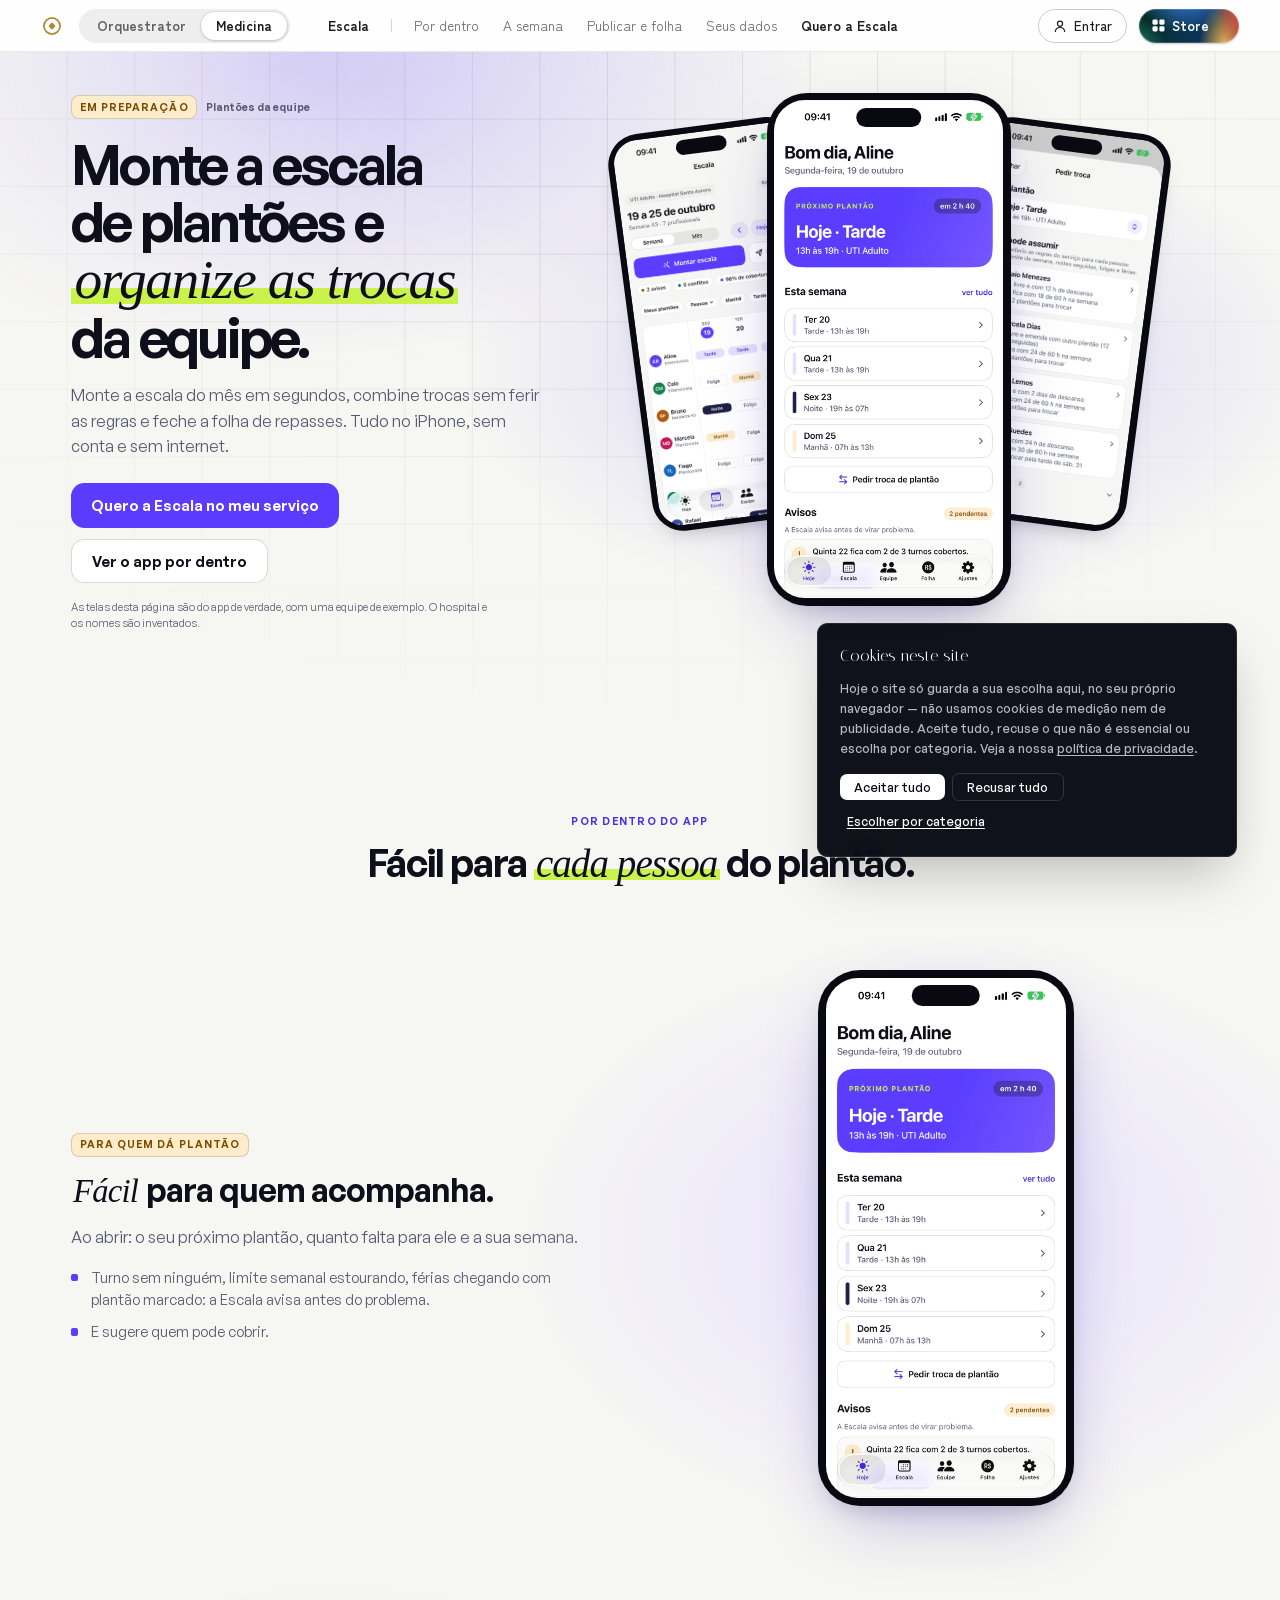
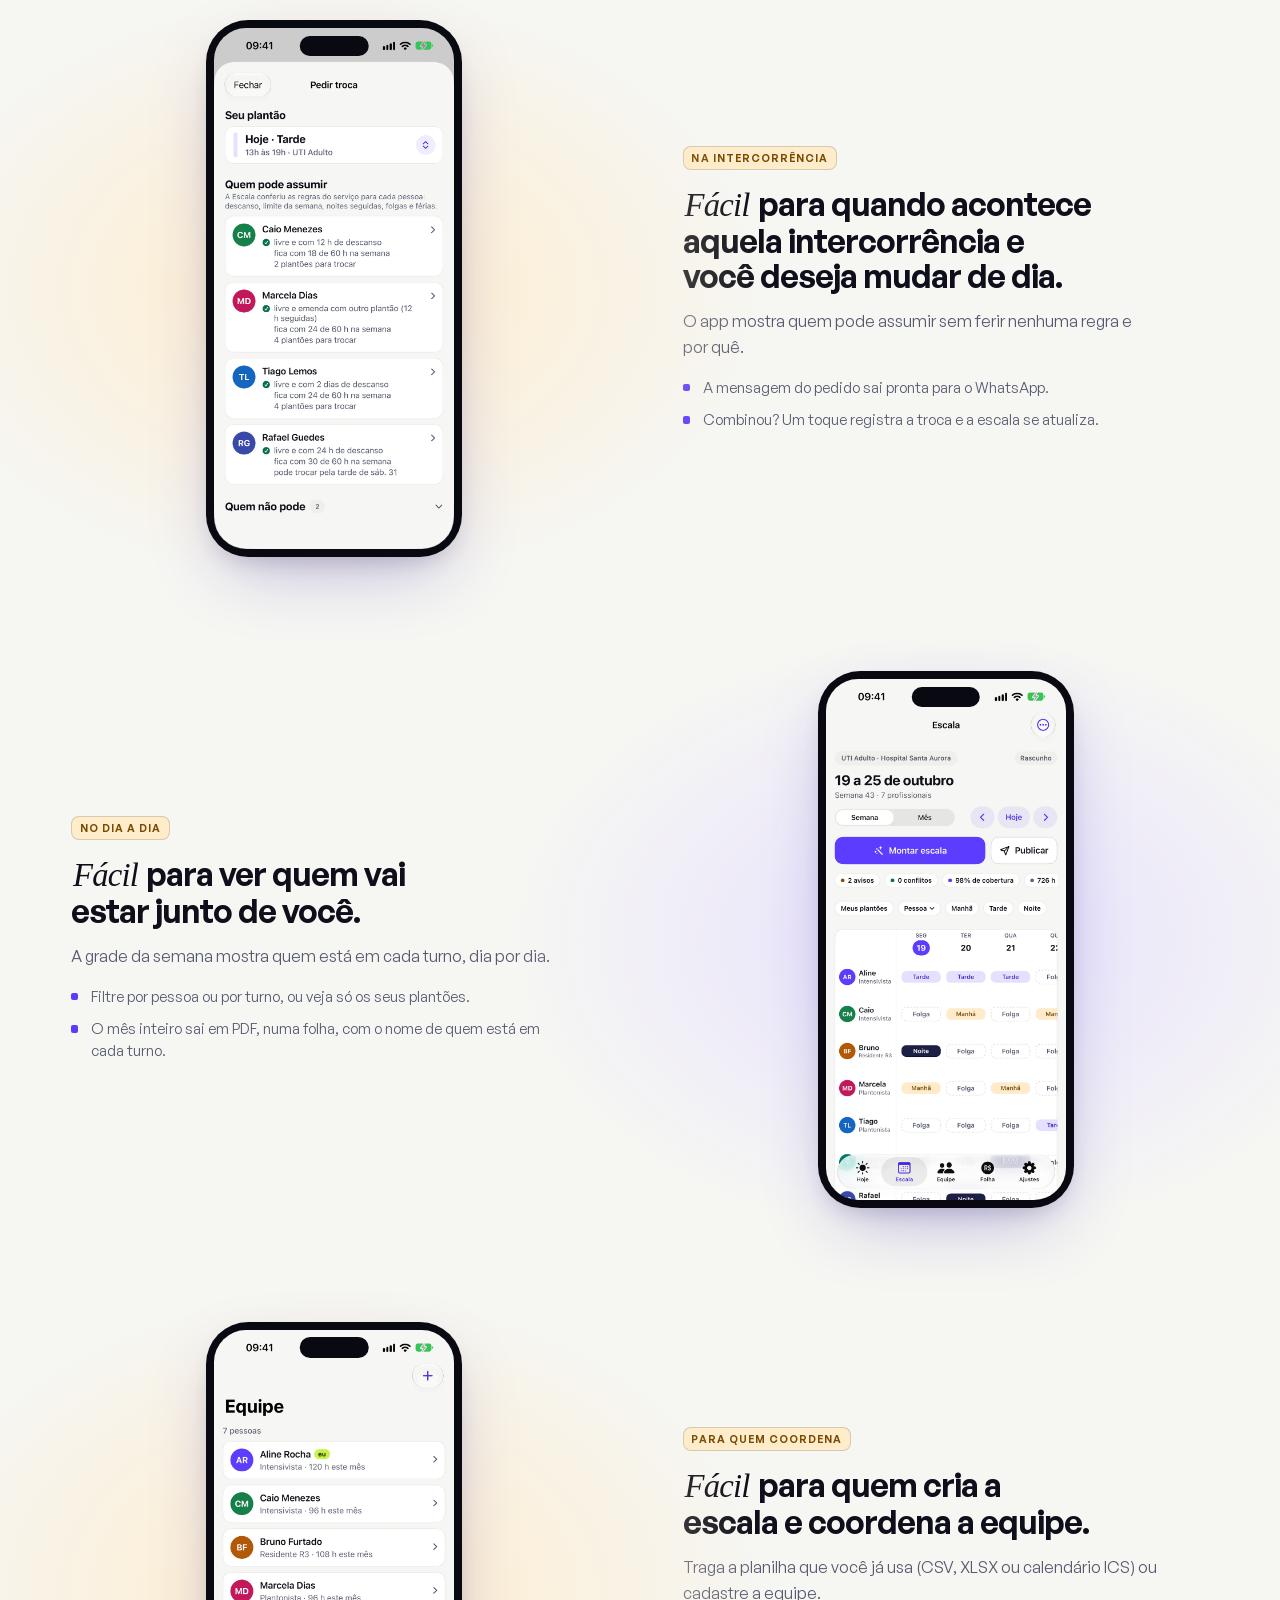
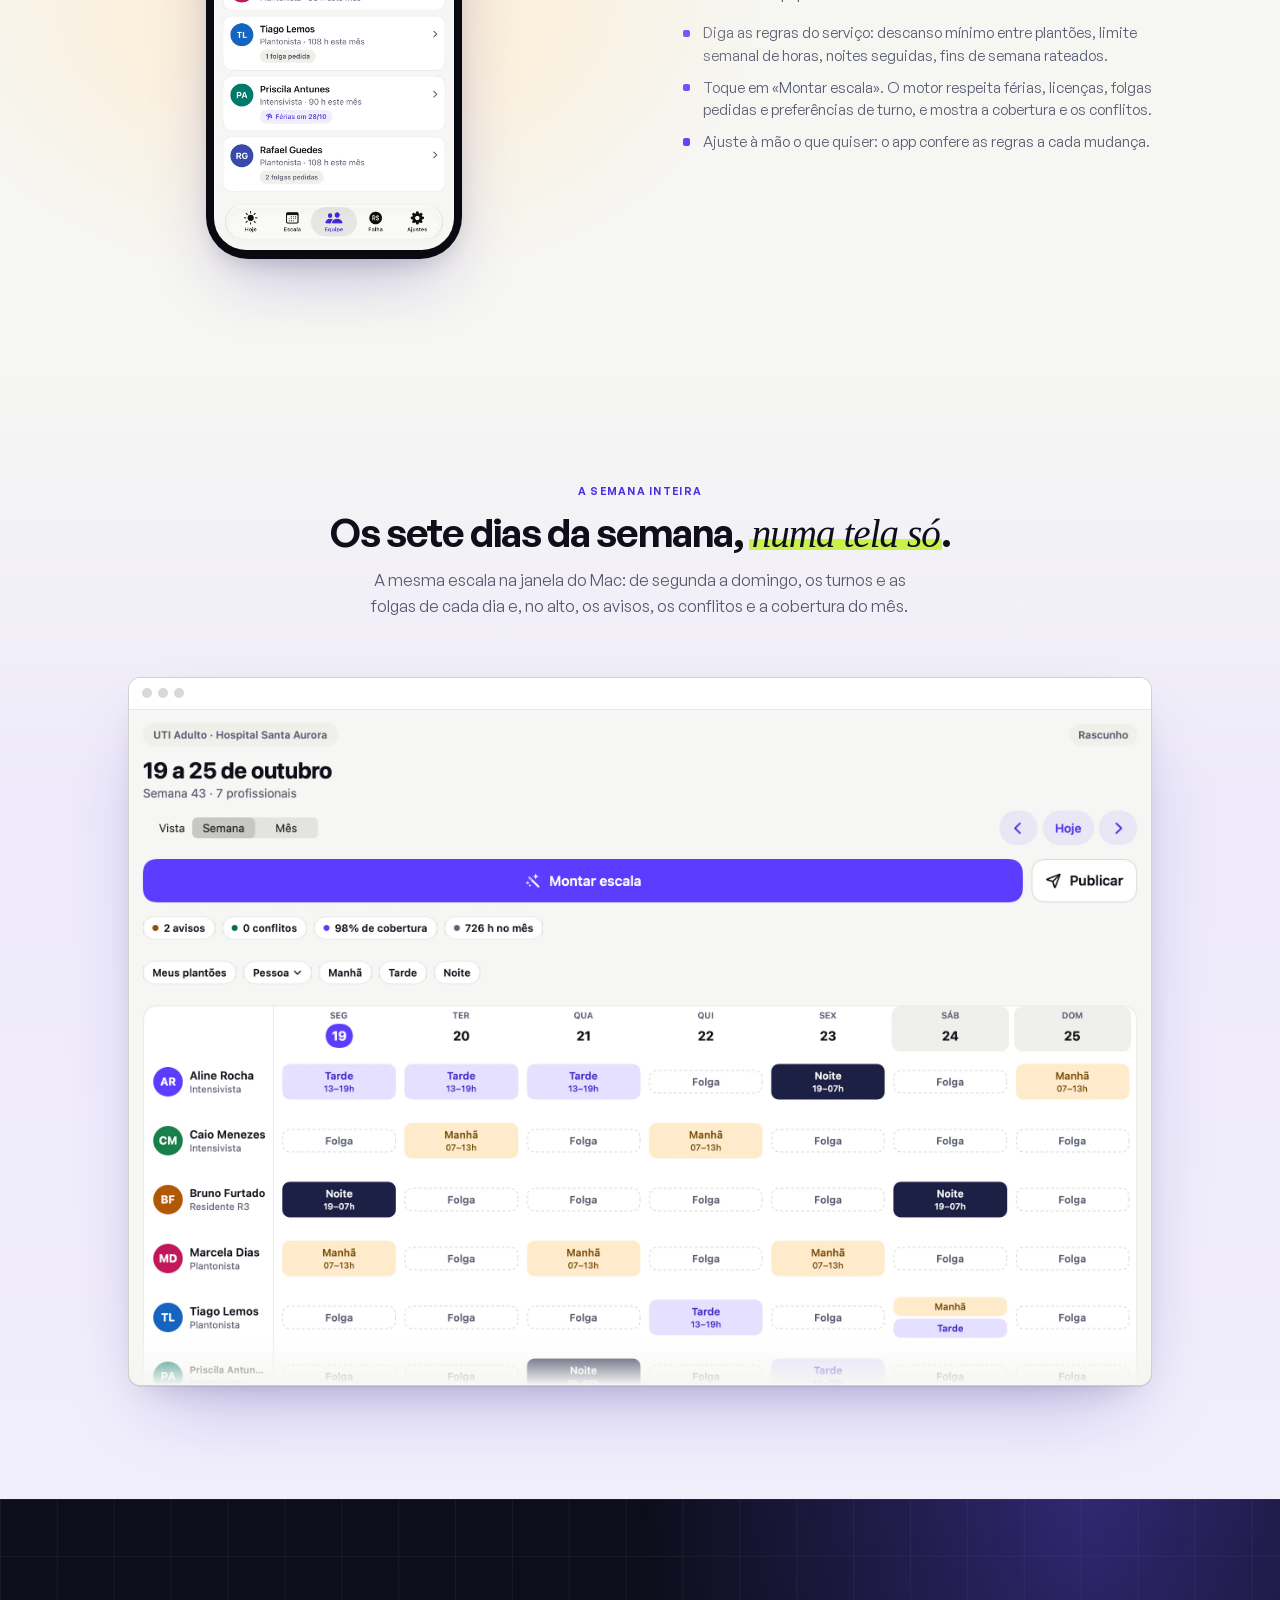
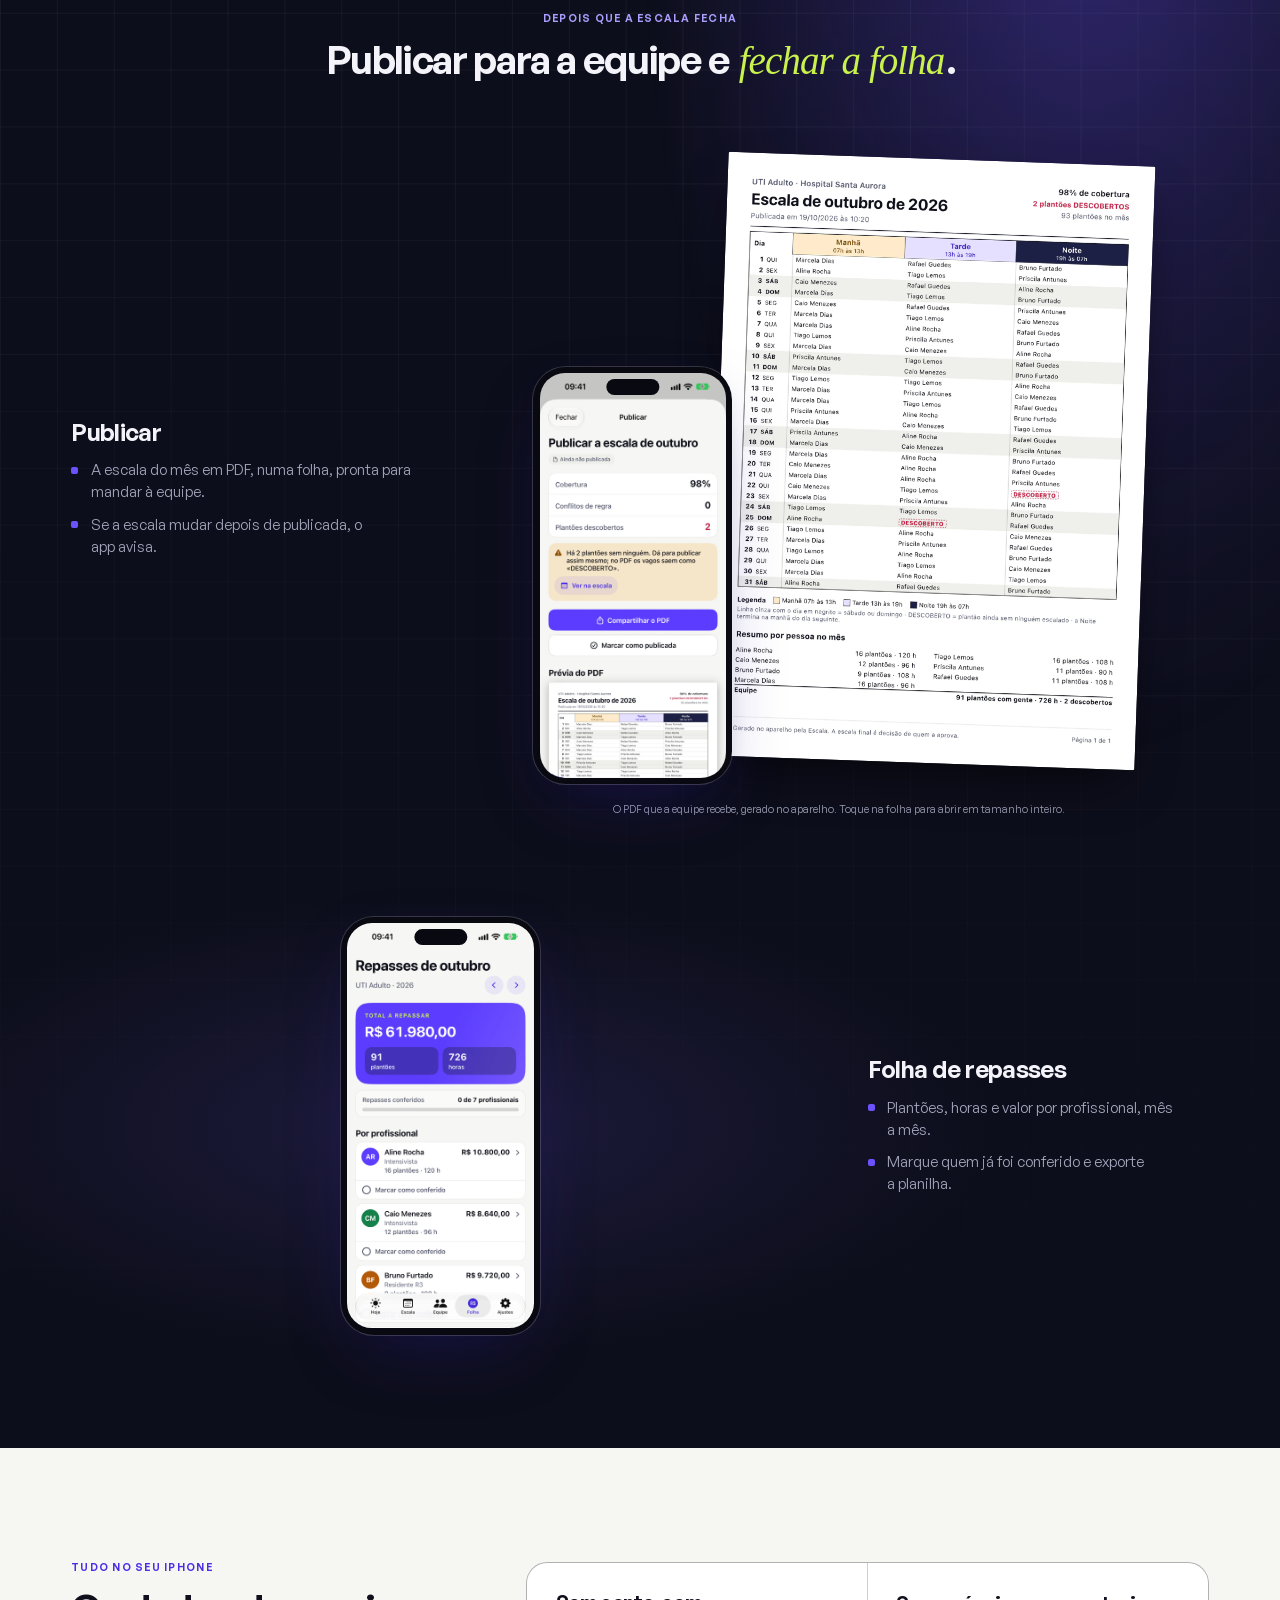
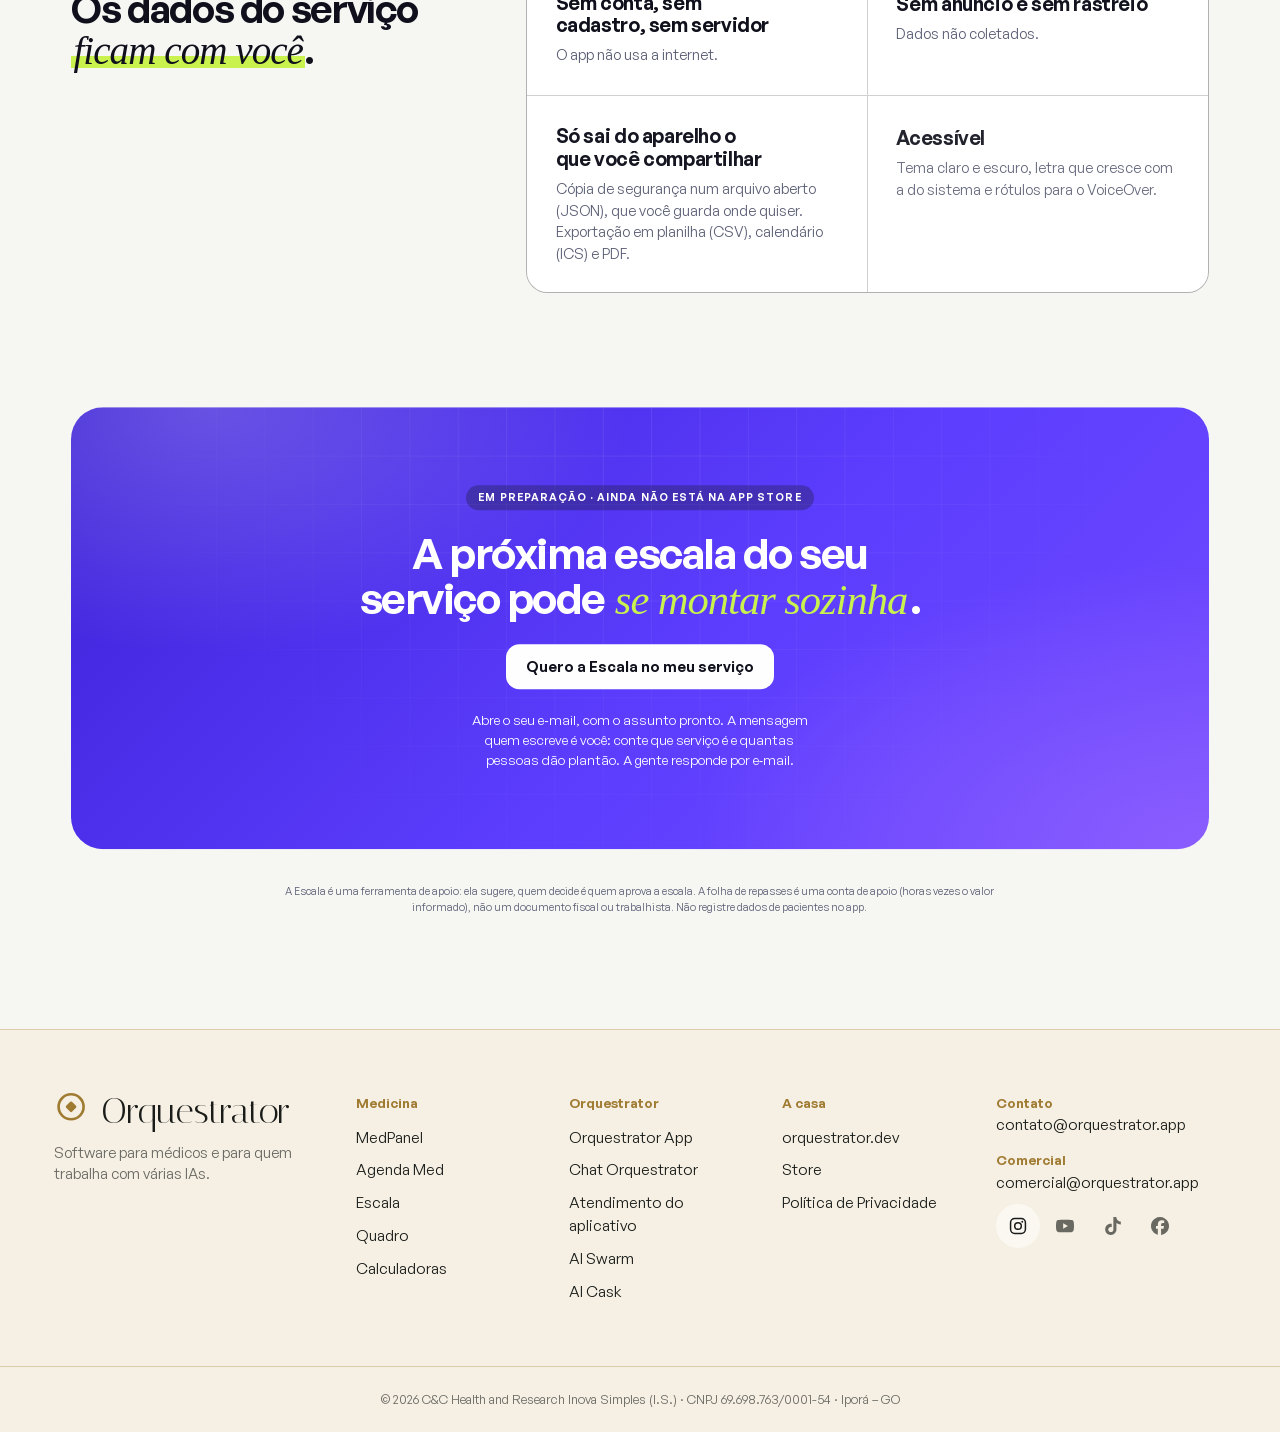
==== commit 3a21d28d: "Escala: rodapé sem caixa alta Revisão da equipe de 26/11. No rodapé, «Agenda Med», «AI Swarm» e os t" ====
--- a/index.html
+++ b/index.html
@@ -1 +1 @@
-<!DOCTYPE html><html lang="pt-BR"><head><meta charSet="utf-8"/><meta name="viewport" content="width=device-width, initial-scale=1"/><link rel="preload" href="/_next/static/media/68eb6f6c399b0b08-s.p.0r8hjc~6p2.4n.woff2" as="font" crossorigin="" type="font/woff2"/><link rel="preload" href="/_next/static/media/e4bf00cfb41b665c-s.p.0wl7n6qdw1gtv.woff2" as="font" crossorigin="" type="font/woff2"/><link rel="preload" href="/_next/static/media/ef40981ccf68eb44-s.0q5zpmovloh.p.woff2" as="font" crossorigin="" type="font/woff2"/><link rel="preload" as="image" href="/assets/escala/telas/iphone-escala.webp"/><link rel="preload" as="image" href="/assets/escala/telas/iphone-troca.webp"/><link rel="preload" as="image" href="/assets/escala/telas/iphone-hoje.webp"/><link rel="stylesheet" href="/_next/static/chunks/0lvwnnsfboetd.css" data-precedence="next"/><link rel="stylesheet" href="/_next/static/chunks/06d7qz5~d7o9e.css" data-precedence="next"/><link rel="stylesheet" href="/_next/static/chunks/0jm1dbl1tzv5s.css" data-precedence="next"/><link rel="stylesheet" href="/_next/static/chunks/0f5vnn3y899-d.css" data-precedence="next"/><link rel="preload" as="script" fetchPriority="low" href="/_next/static/chunks/0efaeclkc2cx5.js"/><script src="/_next/static/chunks/128aahewwf1we.js" async=""></script><script src="/_next/static/chunks/017r54r8rugzy.js" async=""></script><script src="/_next/static/chunks/0wwpk2pzfau.p.js" async=""></script><script src="/_next/static/chunks/turbopack-0kz61eicu8wc7.js" async=""></script><script src="/_next/static/chunks/14iyf6nno70__.js" async=""></script><script src="/_next/static/chunks/0m9moz5-whwc9.js" async=""></script><script src="/_next/static/chunks/0pk7lxqegsdtn.js" async=""></script><script src="/_next/static/chunks/0i.l9589uvx0j.js" async=""></script><script src="/_next/static/chunks/02p5djcad64zp.js" async=""></script><script src="/_next/static/chunks/08yry7ytvz8o_.js" async=""></script><script src="/_next/static/chunks/0_r8ebe6.t5uz.js" async=""></script><link rel="preload" href="/fonts/general-sans.css" as="style"/><link rel="preload" href="/assets/conta/conta-128ae46a095e.js" as="script"/><meta name="next-size-adjust" content=""/><meta name="theme-color" content="#f6f6f3"/><title>Escala: Monte a escala de plantões e organize as trocas da equipe (em preparação)</title><meta name="description" content="Em preparação: o app que monta a escala de plantões do mês com as regras do serviço, mostra quem pode assumir uma troca e fecha a folha de repasses. Tudo no iPhone, sem conta e sem internet."/><meta name="application-name" content="Escala"/><meta name="author" content="Orquestrator"/><link rel="manifest" href="/manifest.webmanifest"/><meta name="creator" content="Orquestrator"/><meta name="publisher" content="Orquestrator"/><meta name="robots" content="index, follow"/><link rel="canonical" href="https://escala.orquestrator.ai/"/><meta property="og:title" content="Escala: Monte a escala de plantões e organize as trocas da equipe (em preparação)"/><meta property="og:description" content="Em preparação: o app que monta a escala de plantões do mês com as regras do serviço, mostra quem pode assumir uma troca e fecha a folha de repasses. Tudo no iPhone, sem conta e sem internet."/><meta property="og:url" content="https://escala.orquestrator.ai/"/><meta property="og:site_name" content="Escala · Orquestrator"/><meta property="og:locale" content="pt_BR"/><meta property="og:image" content="https://escala.orquestrator.ai/assets/partilha/partilha-escala.png"/><meta property="og:image:type" content="image/png"/><meta property="og:image:width" content="1200"/><meta property="og:image:height" content="630"/><meta property="og:image:alt" content="Duas telas do app Escala no iPhone, a semana da equipe e o seu dia. Monte a escala de plantões e organize as trocas da equipe."/><meta property="og:type" content="website"/><meta name="twitter:card" content="summary_large_image"/><meta name="twitter:title" content="Escala: Monte a escala de plantões e organize as trocas da equipe (em preparação)"/><meta name="twitter:description" content="Em preparação: o app que monta a escala de plantões do mês com as regras do serviço, mostra quem pode assumir uma troca e fecha a folha de repasses. Tudo no iPhone, sem conta e sem internet."/><meta name="twitter:image" content="https://escala.orquestrator.ai/assets/partilha/partilha-escala.png"/><link rel="icon" href="/favicon.ico?favicon.0u-0kt6oo4~.o.ico" sizes="48x48" type="image/x-icon"/><link rel="icon" href="/icon.svg?icon.0.9m4oyebzbjk.svg" sizes="any" type="image/svg+xml"/><link rel="apple-touch-icon" href="/apple-icon.png?apple-icon.002p5khz4tq2v.png" sizes="180x180" type="image/png"/><link rel="stylesheet" href="/fonts/general-sans.css"/><script>if (location.protocol === "file:") { document.addEventListener("DOMContentLoaded", function () { document.body.innerHTML = '<div style="min-height:100vh;display:flex;flex-direction:column;align-items:center;justify-content:center;gap:1.2rem;background:#04060f;color:#fff;text-align:center;padding:2rem;font-family:Georgia,serif"><div style="font-size:2.4rem;line-height:1.1">O cinema n\u00e3o abre por aqui.</div><div style="max-width:34rem;font-family:system-ui,sans-serif;font-size:1rem;line-height:1.5;opacity:.75">Abrir o index.html com dois cliques (file://) quebra as rotas do site.<br/><br/>Volte \u00e0 pasta e d\u00ea dois cliques em <b style=\'color:#fff\'>\u201cABRIR O SITE.command\u201d</b> \u2014 o navegador abre sozinho no endere\u00e7o certo.<br/><span style=\'opacity:.6\'>(na primeira vez: clique direito \u2192 Abrir)</span></div></div>'; }); }</script><script src="/_next/static/chunks/03~yq9q893hmn.js" noModule=""></script></head><body class="zen_kaku_gothic_new_59295cc6-module__AIG6Ha__variable marck_script_61fc120c-module__wzHLHG__variable italiana_525a09a8-module__SGugnq__variable"><div hidden=""><!--$--><!--/$--></div><script type="application/ld+json">{"@context":"https://schema.org","@graph":[{"@type":"Organization","@id":"https://escala.orquestrator.ai/#organization","name":"Orquestrator","legalName":"C&C Health and Research Inova Simples (I.S.)","taxID":"69.698.763/0001-54","email":"contato@orquestrator.app","url":"https://escala.orquestrator.ai","logo":"https://escala.orquestrator.ai/icon","address":{"@type":"PostalAddress","streetAddress":"Av. Goiás, 851, Qd. 75, Lt. 772, Sala 01","addressLocality":"Iporá","addressRegion":"GO","postalCode":"76200-015","addressCountry":"BR"}},{"@type":"WebSite","@id":"https://escala.orquestrator.ai/#website","name":"Orquestrator","description":"Orquestrator builds software for physicians: MedPanel, a side panel that pastes phrases, prescriptions and documents wherever the cursor is; residency platforms that cite their sources; and one brain orchestrating a fleet of AIs. The clinical decision always stays with the physician.","url":"https://escala.orquestrator.ai","publisher":{"@id":"https://escala.orquestrator.ai/#organization"}}]}</script><div class="scroll-layout"><div class="scroll-layout-content"><!--$!--><template data-dgst="BAILOUT_TO_CLIENT_SIDE_RENDERING"></template><!--/$--><div lang="pt-BR" class="es-moldura min-h-[100svh] overflow-x-clip bg-[var(--es-fundo)] font-[family-name:var(--font-es-sans)] font-normal text-[var(--es-tinta)]"><a href="#conteudo" class="sr-only focus:not-sr-only focus:fixed focus:left-[1rem] focus:top-[4.6rem] focus:z-[200] focus:rounded-[var(--es-raio-botao)] focus:bg-[var(--es-tinta)] focus:px-[1rem] focus:py-[0.6rem] focus:text-[var(--es-fundo)]">Pular para o conteúdo</a><div class="c2-barra claro"><header class="barra" data-peca="barra"><a class="marca" href="https://orquestrator.ai/" aria-label="Orquestrator — página inicial"><svg viewBox="0 0 64 64" aria-hidden="true"><circle cx="32" cy="32" r="23.4" fill="none" stroke="currentColor" stroke-width="5"></circle><rect x="24.3" y="24.3" width="15.4" height="15.4" rx="2.4" transform="rotate(45 32 32)" fill="currentColor"></rect></svg></a><nav class="chave" aria-label="Os dois lados da casa" data-lado="medicina"><a href="https://orquestrator.ai/" data-lado="orquestrator"><span>Orquestrator</span></a><a href="https://orquestrator.ai/medicina/" data-lado="medicina" aria-current="true"><span>Medicina</span></a></nav><nav class="menu do-produto" aria-label="Nesta página"><span class="produto">Escala</span><a href="#por-dentro">Por dentro</a><a href="#semana">A semana</a><a href="#depois">Publicar e folha</a><a href="#no-aparelho">Seus dados</a><a href="mailto:comercial@orquestrator.app?subject=Quero%20a%20Escala%20no%20meu%20servi%C3%A7o" class="chamada" aria-label="Quero a Escala no meu serviço (abre o seu e-mail, com o assunto pronto)">Quero a Escala</a></nav><div class="lado"><a class="entrar" href="/conta/"><svg viewBox="0 0 16 16" fill="none" stroke="currentColor" stroke-width="1.4" aria-hidden="true"><circle cx="8" cy="5.4" r="2.9"></circle><path d="M2.6 14.2c.5-2.9 2.6-4.5 5.4-4.5s4.9 1.6 5.4 4.5" stroke-linecap="round"></path></svg><span>Entrar</span></a><a class="loja-botao" href="https://orquestrator.ai/store/"><svg viewBox="0 0 14 14" fill="currentColor" aria-hidden="true"><rect x="0.5" y="0.5" width="5.6" height="5.6" rx="1.6"></rect><rect x="7.9" y="0.5" width="5.6" height="5.6" rx="1.6"></rect><rect x="0.5" y="7.9" width="5.6" height="5.6" rx="1.6"></rect><rect x="7.9" y="7.9" width="5.6" height="5.6" rx="1.6"></rect></svg>Store</a><button class="sanduiche" type="button" aria-label="Menu" aria-expanded="false" aria-controls="gaveta-da-casa"><i></i></button></div><nav class="gaveta" id="gaveta-da-casa" aria-label="Menu" hidden=""><span class="produto">Escala</span><a href="#por-dentro">Por dentro</a><a href="#semana">A semana</a><a href="#depois">Publicar e folha</a><a href="#no-aparelho">Seus dados</a><a href="mailto:comercial@orquestrator.app?subject=Quero%20a%20Escala%20no%20meu%20servi%C3%A7o" class="chamada" aria-label="Quero a Escala no meu serviço (abre o seu e-mail, com o assunto pronto)">Quero a Escala</a><a href="/conta/"><svg viewBox="0 0 16 16" fill="none" stroke="currentColor" stroke-width="1.4" aria-hidden="true"><circle cx="8" cy="5.4" r="2.9"></circle><path d="M2.6 14.2c.5-2.9 2.6-4.5 5.4-4.5s4.9 1.6 5.4 4.5" stroke-linecap="round"></path></svg>Entrar</a></nav></header></div><main id="conteudo"><section id="topo" aria-labelledby="escala-titulo" class="relative overflow-x-clip px-[var(--es-margem)] py-[var(--es-espaco-secao)] scroll-mt-[4rem] pb-[4rem] pt-[2.25rem] min-[40.0625rem]:pb-[5rem] min-[40.0625rem]:pt-[3rem]"><span aria-hidden="true" class="pointer-events-none absolute inset-x-0 top-0 h-[51rem] [background:var(--es-pagina)] [mask-image:var(--es-mascara-pagina)]"></span><div class="mx-auto w-full max-w-[80rem] relative grid items-center gap-y-[2.75rem] min-[40.0625rem]:grid-cols-[minmax(0,1fr)_minmax(0,29rem)] min-[40.0625rem]:gap-x-[1.5rem] min-[64.0625rem]:grid-cols-[minmax(0,33rem)_minmax(0,1fr)] min-[64.0625rem]:gap-x-[2rem]"><div class="grid content-start gap-[1.2rem]"><p class="m-0 flex flex-wrap items-center gap-[0.6rem]"><span class="w-fit rounded-[var(--es-raio-chip)] border border-[var(--es-fio-2)] bg-[var(--es-manha)] px-[0.55rem] py-[0.4rem] text-[length:var(--es-rotulo)] font-[650] uppercase leading-none tracking-[0.1em] text-[var(--es-manha-texto)]">Em preparação</span><span class="text-[length:var(--es-rotulo)] font-[650] leading-none text-[var(--es-suave)]">Plantões da equipe</span></p><h1 id="escala-titulo" style="font-family:var(--font-es-sans);font-weight:650" class="m-0 text-[1.9rem] leading-[1.02] tracking-[-0.05em] text-[var(--es-tinta)] min-[40.0625rem]:text-[3.1rem] min-[64.0625rem]:text-[3.9rem] text-balance">Monte a escala de plantões e <em class="relative isolate inline-block px-[0.06em] font-[family-name:var(--font-es-serifa)] font-normal italic tracking-[-0.025em] ">organize as trocas<span aria-hidden="true" class="pointer-events-none absolute origin-left inset-0 -z-10 [background:var(--es-marca-titulo)] " style="transform:scaleX(0);visibility:hidden"></span></em> da equipe.</h1><p class="m-0 max-w-[36rem] text-pretty text-[length:var(--es-letra-texto)] font-normal leading-[1.6] text-[var(--es-suave)] min-[64.0625rem]:text-[length:var(--es-letra-texto-g)]">Monte a escala do mês em segundos, combine trocas sem ferir as regras e feche a folha de repasses. Tudo no iPhone, sem conta e sem internet.</p><p class="m-0 mt-[0.4rem] flex flex-wrap items-center gap-[0.8rem]"><a href="mailto:comercial@orquestrator.app?subject=Quero%20a%20Escala%20no%20meu%20servi%C3%A7o" aria-label="Quero a Escala no meu serviço (abre o seu e-mail, com o assunto pronto)" class="inline-flex min-h-[var(--es-alvo)] items-center justify-center rounded-[var(--es-raio-botao)] px-[1.4rem] text-center text-[length:var(--es-letra-botao)] font-semibold leading-[1.15] no-underline focus-visible:outline-2 focus-visible:outline-offset-2 focus-visible:outline-[var(--es-foco)] bg-[var(--es-violeta)] text-[var(--es-sobre-violeta)]">Quero a Escala no meu serviço</a><a href="#por-dentro" class="inline-flex min-h-[var(--es-alvo)] items-center justify-center rounded-[var(--es-raio-botao)] px-[1.4rem] text-center text-[length:var(--es-letra-botao)] font-semibold leading-[1.15] no-underline focus-visible:outline-2 focus-visible:outline-offset-2 focus-visible:outline-[var(--es-foco)] border border-[var(--es-fio-2)] bg-[var(--es-papel)] text-[var(--es-tinta)]">Ver o app por dentro</a></p><p class="m-0 max-w-[30rem] text-[length:var(--es-rotulo)] font-normal leading-[1.45] text-[var(--es-suave)]">As telas desta página são do app de verdade, com uma equipe de exemplo. O hospital e os nomes são inventados.</p></div><div role="img" aria-label="Três telas do app Escala: a semana da equipe, o seu dia e o pedido de troca." class="relative mx-auto flex h-[var(--trio-alto)] w-full items-start justify-center [--trio-abre:6.9rem] [--trio-alto:24.75rem] [--trio-centro:11.2rem] [--trio-lado:8.6rem] min-[40.0625rem]:[--trio-abre:8.3rem] min-[40.0625rem]:[--trio-alto:29.75rem] min-[40.0625rem]:[--trio-centro:13.5rem] min-[40.0625rem]:[--trio-lado:10.4rem] min-[64.0625rem]:[--trio-abre:11.3rem] min-[64.0625rem]:[--trio-alto:37.75rem] min-[64.0625rem]:[--trio-centro:17.2rem] min-[64.0625rem]:[--trio-lado:13.4rem]"><span aria-hidden="true" class="pointer-events-none absolute left-1/2 top-[4%] h-[92%] w-[135%] -translate-x-1/2 [background:var(--es-clarao)]"></span><div class="absolute top-0 w-[var(--trio-lado)]" style="transform:translateX(calc(var(--trio-abre) * -1)) translateY(2.2rem) rotate(-7deg)"><div class="relative w-full rounded-[var(--es-corpo-raio)] bg-[var(--es-grafite)] p-[var(--es-corpo-borda)] shadow-[var(--es-sombra-aparelho-leve)] "><div class="relative aspect-[840/1825] w-full overflow-hidden rounded-[var(--es-tela-raio)] bg-[var(--es-papel)]"><img alt="" width="840" height="1825" decoding="async" data-nimg="1" class="block h-full w-full object-cover" style="color:transparent" src="/assets/escala/telas/iphone-escala.webp"/><span aria-hidden="true" class="absolute left-1/2 top-[1.45%] h-[3.9%] w-[28.6%] -translate-x-1/2 rounded-full bg-[var(--es-grafite)]"></span></div></div></div><div class="absolute top-0 w-[var(--trio-lado)]" style="transform:translateX(calc(var(--trio-abre) * 1)) translateY(2.2rem) rotate(7deg)"><div class="relative w-full rounded-[var(--es-corpo-raio)] bg-[var(--es-grafite)] p-[var(--es-corpo-borda)] shadow-[var(--es-sombra-aparelho-leve)] "><div class="relative aspect-[840/1825] w-full overflow-hidden rounded-[var(--es-tela-raio)] bg-[var(--es-papel)]"><img alt="" width="840" height="1825" decoding="async" data-nimg="1" class="block h-full w-full object-cover" style="color:transparent" src="/assets/escala/telas/iphone-troca.webp"/><span aria-hidden="true" class="absolute left-1/2 top-[1.45%] h-[3.9%] w-[28.6%] -translate-x-1/2 rounded-full bg-[var(--es-grafite)]"></span></div></div></div><div class="relative w-[var(--trio-centro)]" style="transform:translateY(0rem)"><div class="relative w-full rounded-[var(--es-corpo-raio)] bg-[var(--es-grafite)] p-[var(--es-corpo-borda)] shadow-[var(--es-sombra-aparelho)] "><div class="relative aspect-[840/1825] w-full overflow-hidden rounded-[var(--es-tela-raio)] bg-[var(--es-papel)]"><img alt="" width="840" height="1825" decoding="async" data-nimg="1" class="block h-full w-full object-cover" style="color:transparent" src="/assets/escala/telas/iphone-hoje.webp"/><span aria-hidden="true" class="absolute left-1/2 top-[1.45%] h-[3.9%] w-[28.6%] -translate-x-1/2 rounded-full bg-[var(--es-grafite)]"></span></div></div></div></div></div></section><section id="por-dentro" aria-labelledby="passeio-titulo" class="relative overflow-x-clip px-[var(--es-margem)] py-[var(--es-espaco-secao)] scroll-mt-[4rem]"><div class="mx-auto w-full max-w-[80rem]"><div class="es-chegada mx-auto grid max-w-[46rem] justify-items-center gap-[1rem] text-center" style="opacity:1;transform:none"><p class="m-0 text-[length:var(--es-rotulo)] font-[650] uppercase leading-none tracking-[0.12em] text-[var(--es-violeta-texto)] ">Por dentro do app</p><h2 id="passeio-titulo" style="font-family:var(--font-es-sans);font-weight:650" class="m-0 text-balance text-[1.55rem] leading-[1.05] tracking-[-0.035em] text-[var(--es-tinta)] min-[40.0625rem]:text-[2.2rem] min-[64.0625rem]:text-[2.75rem]">Fácil para <em class="relative isolate inline-block px-[0.06em] font-[family-name:var(--font-es-serifa)] font-normal italic tracking-[-0.025em] ">cada pessoa<span aria-hidden="true" class="pointer-events-none absolute origin-left inset-0 -z-10 [background:var(--es-marca-titulo)] " style="transform:scaleX(0);visibility:hidden"></span></em> do plantão.</h2></div><div class="mt-[4.5rem] grid gap-y-[6rem] min-[64.0625rem]:mt-[6rem] min-[64.0625rem]:gap-y-[8rem]"><article aria-labelledby="passo-acompanha" class="grid items-center gap-y-[2.5rem] min-[40.0625rem]:grid-cols-2 min-[40.0625rem]:gap-x-[3rem] min-[64.0625rem]:gap-x-[6rem]"><div class="es-chegada grid content-start gap-[1.1rem] " style="opacity:1;transform:none"><span class="w-fit rounded-[var(--es-raio-chip)] border border-[var(--es-fio-2)] bg-[var(--es-manha)] px-[0.55rem] py-[0.4rem] text-[length:var(--es-rotulo)] font-[650] uppercase leading-none tracking-[0.1em] text-[var(--es-manha-texto)]">Para quem dá plantão</span><h3 id="passo-acompanha" style="font-family:var(--font-es-sans);font-weight:650" class="m-0 text-balance text-[1.5rem] font-[650] leading-[1.08] tracking-[-0.03em] text-[var(--es-tinta)] min-[40.0625rem]:text-[1.8rem] min-[64.0625rem]:text-[2.3rem]"><em class="relative isolate inline-block px-[0.06em] font-[family-name:var(--font-es-serifa)] font-normal italic tracking-[-0.025em] ">Fácil</em> para quem acompanha.</h3><p class="m-0 max-w-[36rem] text-pretty text-[length:var(--es-letra-texto)] font-normal leading-[1.6] text-[var(--es-suave)] min-[64.0625rem]:text-[length:var(--es-letra-texto-g)]">Ao abrir: o seu próximo plantão, quanto falta para ele e a sua semana.</p><ul class="m-0 grid list-none gap-[0.7rem] p-0 max-w-[34rem]"><li class="relative text-pretty pl-[1.4rem] text-[length:var(--es-letra-item)] leading-[1.5] text-[var(--es-suave)] before:absolute before:left-0 before:top-[0.5em] before:h-[0.5rem] before:w-[0.5rem] before:rounded-[0.14rem] before:bg-[var(--es-violeta)] before:content-[&#x27;&#x27;] min-[64.0625rem]:text-[length:var(--es-letra-item-g)]">Turno sem ninguém, limite semanal estourando, férias chegando com plantão marcado: a Escala avisa antes do problema.</li><li class="relative text-pretty pl-[1.4rem] text-[length:var(--es-letra-item)] leading-[1.5] text-[var(--es-suave)] before:absolute before:left-0 before:top-[0.5em] before:h-[0.5rem] before:w-[0.5rem] before:rounded-[0.14rem] before:bg-[var(--es-violeta)] before:content-[&#x27;&#x27;] min-[64.0625rem]:text-[length:var(--es-letra-item-g)]">E sugere quem pode cobrir.</li></ul></div><div class="relative flex justify-center"><span aria-hidden="true" class="pointer-events-none absolute left-1/2 top-1/2 h-[112%] w-[165%] -translate-x-1/2 -translate-y-1/2 [background:radial-gradient(closest-side,var(--es-tarde),transparent)]"></span><div class="es-chegada relative w-[14.5rem] min-[40.0625rem]:w-[15.5rem] min-[64.0625rem]:w-[18rem]" style="opacity:1;transform:none"><div class="relative w-full rounded-[var(--es-corpo-raio)] bg-[var(--es-grafite)] p-[var(--es-corpo-borda)] shadow-[var(--es-sombra-aparelho)] "><div class="relative aspect-[840/1825] w-full overflow-hidden rounded-[var(--es-tela-raio)] bg-[var(--es-papel)]"><img alt="Tela Hoje do app Escala: «Bom dia, Aline», o cartão do próximo plantão (hoje à tarde, das 13h às 19h, na UTI Adulto, em 2 h 40), os plantões da semana, o botão «Pedir troca de plantão» e os avisos." loading="lazy" width="840" height="1825" decoding="async" data-nimg="1" class="block h-full w-full object-cover" style="color:transparent" src="/assets/escala/telas/iphone-hoje.webp"/><span aria-hidden="true" class="absolute left-1/2 top-[1.45%] h-[3.9%] w-[28.6%] -translate-x-1/2 rounded-full bg-[var(--es-grafite)]"></span></div></div></div></div></article><article aria-labelledby="passo-intercorrencia" class="grid items-center gap-y-[2.5rem] min-[40.0625rem]:grid-cols-2 min-[40.0625rem]:gap-x-[3rem] min-[64.0625rem]:gap-x-[6rem]"><div class="es-chegada grid content-start gap-[1.1rem] min-[40.0625rem]:order-2" style="opacity:1;transform:none"><span class="w-fit rounded-[var(--es-raio-chip)] border border-[var(--es-fio-2)] bg-[var(--es-manha)] px-[0.55rem] py-[0.4rem] text-[length:var(--es-rotulo)] font-[650] uppercase leading-none tracking-[0.1em] text-[var(--es-manha-texto)]">Na intercorrência</span><h3 id="passo-intercorrencia" style="font-family:var(--font-es-sans);font-weight:650" class="m-0 text-balance text-[1.5rem] font-[650] leading-[1.08] tracking-[-0.03em] text-[var(--es-tinta)] min-[40.0625rem]:text-[1.8rem] min-[64.0625rem]:text-[2.3rem]"><em class="relative isolate inline-block px-[0.06em] font-[family-name:var(--font-es-serifa)] font-normal italic tracking-[-0.025em] ">Fácil</em> para quando acontece aquela intercorrência e você deseja mudar de dia.</h3><p class="m-0 max-w-[36rem] text-pretty text-[length:var(--es-letra-texto)] font-normal leading-[1.6] text-[var(--es-suave)] min-[64.0625rem]:text-[length:var(--es-letra-texto-g)]">O app mostra quem pode assumir sem ferir nenhuma regra e por quê.</p><ul class="m-0 grid list-none gap-[0.7rem] p-0 max-w-[34rem]"><li class="relative text-pretty pl-[1.4rem] text-[length:var(--es-letra-item)] leading-[1.5] text-[var(--es-suave)] before:absolute before:left-0 before:top-[0.5em] before:h-[0.5rem] before:w-[0.5rem] before:rounded-[0.14rem] before:bg-[var(--es-violeta)] before:content-[&#x27;&#x27;] min-[64.0625rem]:text-[length:var(--es-letra-item-g)]">A mensagem do pedido sai pronta para o WhatsApp.</li><li class="relative text-pretty pl-[1.4rem] text-[length:var(--es-letra-item)] leading-[1.5] text-[var(--es-suave)] before:absolute before:left-0 before:top-[0.5em] before:h-[0.5rem] before:w-[0.5rem] before:rounded-[0.14rem] before:bg-[var(--es-violeta)] before:content-[&#x27;&#x27;] min-[64.0625rem]:text-[length:var(--es-letra-item-g)]">Combinou? Um toque registra a troca e a escala se atualiza.</li></ul></div><div class="relative flex justify-center"><span aria-hidden="true" class="pointer-events-none absolute left-1/2 top-1/2 h-[112%] w-[165%] -translate-x-1/2 -translate-y-1/2 [background:radial-gradient(closest-side,var(--es-manha),transparent)]"></span><div class="es-chegada relative w-[14.5rem] min-[40.0625rem]:w-[15.5rem] min-[64.0625rem]:w-[18rem]" style="opacity:1;transform:none"><div class="relative w-full rounded-[var(--es-corpo-raio)] bg-[var(--es-grafite)] p-[var(--es-corpo-borda)] shadow-[var(--es-sombra-aparelho)] "><div class="relative aspect-[840/1825] w-full overflow-hidden rounded-[var(--es-tela-raio)] bg-[var(--es-papel)]"><img alt="Tela Pedir troca: o seu plantão de hoje à tarde e a lista de quem pode assumir, com o descanso, as horas da semana e os plantões que cada pessoa tem para trocar." loading="lazy" width="840" height="1825" decoding="async" data-nimg="1" class="block h-full w-full object-cover" style="color:transparent" src="/assets/escala/telas/iphone-troca.webp"/><span aria-hidden="true" class="absolute left-1/2 top-[1.45%] h-[3.9%] w-[28.6%] -translate-x-1/2 rounded-full bg-[var(--es-grafite)]"></span></div></div></div></div></article><article aria-labelledby="passo-junto" class="grid items-center gap-y-[2.5rem] min-[40.0625rem]:grid-cols-2 min-[40.0625rem]:gap-x-[3rem] min-[64.0625rem]:gap-x-[6rem]"><div class="es-chegada grid content-start gap-[1.1rem] " style="opacity:1;transform:none"><span class="w-fit rounded-[var(--es-raio-chip)] border border-[var(--es-fio-2)] bg-[var(--es-manha)] px-[0.55rem] py-[0.4rem] text-[length:var(--es-rotulo)] font-[650] uppercase leading-none tracking-[0.1em] text-[var(--es-manha-texto)]">No dia a dia</span><h3 id="passo-junto" style="font-family:var(--font-es-sans);font-weight:650" class="m-0 text-balance text-[1.5rem] font-[650] leading-[1.08] tracking-[-0.03em] text-[var(--es-tinta)] min-[40.0625rem]:text-[1.8rem] min-[64.0625rem]:text-[2.3rem]"><em class="relative isolate inline-block px-[0.06em] font-[family-name:var(--font-es-serifa)] font-normal italic tracking-[-0.025em] ">Fácil</em> para ver quem vai estar junto de você.</h3><p class="m-0 max-w-[36rem] text-pretty text-[length:var(--es-letra-texto)] font-normal leading-[1.6] text-[var(--es-suave)] min-[64.0625rem]:text-[length:var(--es-letra-texto-g)]">A grade da semana mostra quem está em cada turno, dia por dia.</p><ul class="m-0 grid list-none gap-[0.7rem] p-0 max-w-[34rem]"><li class="relative text-pretty pl-[1.4rem] text-[length:var(--es-letra-item)] leading-[1.5] text-[var(--es-suave)] before:absolute before:left-0 before:top-[0.5em] before:h-[0.5rem] before:w-[0.5rem] before:rounded-[0.14rem] before:bg-[var(--es-violeta)] before:content-[&#x27;&#x27;] min-[64.0625rem]:text-[length:var(--es-letra-item-g)]">Filtre por pessoa ou por turno, ou veja só os seus plantões.</li><li class="relative text-pretty pl-[1.4rem] text-[length:var(--es-letra-item)] leading-[1.5] text-[var(--es-suave)] before:absolute before:left-0 before:top-[0.5em] before:h-[0.5rem] before:w-[0.5rem] before:rounded-[0.14rem] before:bg-[var(--es-violeta)] before:content-[&#x27;&#x27;] min-[64.0625rem]:text-[length:var(--es-letra-item-g)]">O mês inteiro sai em PDF, numa folha, com o nome de quem está em cada turno.</li></ul></div><div class="relative flex justify-center"><span aria-hidden="true" class="pointer-events-none absolute left-1/2 top-1/2 h-[112%] w-[165%] -translate-x-1/2 -translate-y-1/2 [background:radial-gradient(closest-side,var(--es-tarde),transparent)]"></span><div class="es-chegada relative w-[14.5rem] min-[40.0625rem]:w-[15.5rem] min-[64.0625rem]:w-[18rem]" style="opacity:1;transform:none"><div class="relative w-full rounded-[var(--es-corpo-raio)] bg-[var(--es-grafite)] p-[var(--es-corpo-borda)] shadow-[var(--es-sombra-aparelho)] "><div class="relative aspect-[840/1825] w-full overflow-hidden rounded-[var(--es-tela-raio)] bg-[var(--es-papel)]"><img alt="Tela Escala: a semana de 19 a 25 de outubro, o botão «Montar escala», os avisos, os conflitos e a cobertura, e a grade com o plantão de cada pessoa em cada dia." loading="lazy" width="840" height="1825" decoding="async" data-nimg="1" class="block h-full w-full object-cover" style="color:transparent" src="/assets/escala/telas/iphone-escala.webp"/><span aria-hidden="true" class="absolute left-1/2 top-[1.45%] h-[3.9%] w-[28.6%] -translate-x-1/2 rounded-full bg-[var(--es-grafite)]"></span></div></div></div></div></article><article aria-labelledby="passo-monta" class="grid items-center gap-y-[2.5rem] min-[40.0625rem]:grid-cols-2 min-[40.0625rem]:gap-x-[3rem] min-[64.0625rem]:gap-x-[6rem]"><div class="es-chegada grid content-start gap-[1.1rem] min-[40.0625rem]:order-2" style="opacity:1;transform:none"><span class="w-fit rounded-[var(--es-raio-chip)] border border-[var(--es-fio-2)] bg-[var(--es-manha)] px-[0.55rem] py-[0.4rem] text-[length:var(--es-rotulo)] font-[650] uppercase leading-none tracking-[0.1em] text-[var(--es-manha-texto)]">Para quem coordena</span><h3 id="passo-monta" style="font-family:var(--font-es-sans);font-weight:650" class="m-0 text-balance text-[1.5rem] font-[650] leading-[1.08] tracking-[-0.03em] text-[var(--es-tinta)] min-[40.0625rem]:text-[1.8rem] min-[64.0625rem]:text-[2.3rem]"><em class="relative isolate inline-block px-[0.06em] font-[family-name:var(--font-es-serifa)] font-normal italic tracking-[-0.025em] ">Fácil</em> para quem cria a escala e coordena a equipe.</h3><p class="m-0 max-w-[36rem] text-pretty text-[length:var(--es-letra-texto)] font-normal leading-[1.6] text-[var(--es-suave)] min-[64.0625rem]:text-[length:var(--es-letra-texto-g)]">Traga a planilha que você já usa (CSV, XLSX ou calendário ICS) ou cadastre a equipe.</p><ul class="m-0 grid list-none gap-[0.7rem] p-0 max-w-[34rem]"><li class="relative text-pretty pl-[1.4rem] text-[length:var(--es-letra-item)] leading-[1.5] text-[var(--es-suave)] before:absolute before:left-0 before:top-[0.5em] before:h-[0.5rem] before:w-[0.5rem] before:rounded-[0.14rem] before:bg-[var(--es-violeta)] before:content-[&#x27;&#x27;] min-[64.0625rem]:text-[length:var(--es-letra-item-g)]">Diga as regras do serviço: descanso mínimo entre plantões, limite semanal de horas, noites seguidas, fins de semana rateados.</li><li class="relative text-pretty pl-[1.4rem] text-[length:var(--es-letra-item)] leading-[1.5] text-[var(--es-suave)] before:absolute before:left-0 before:top-[0.5em] before:h-[0.5rem] before:w-[0.5rem] before:rounded-[0.14rem] before:bg-[var(--es-violeta)] before:content-[&#x27;&#x27;] min-[64.0625rem]:text-[length:var(--es-letra-item-g)]">Toque em «Montar escala». O motor respeita férias, licenças, folgas pedidas e preferências de turno, e mostra a cobertura e os conflitos.</li><li class="relative text-pretty pl-[1.4rem] text-[length:var(--es-letra-item)] leading-[1.5] text-[var(--es-suave)] before:absolute before:left-0 before:top-[0.5em] before:h-[0.5rem] before:w-[0.5rem] before:rounded-[0.14rem] before:bg-[var(--es-violeta)] before:content-[&#x27;&#x27;] min-[64.0625rem]:text-[length:var(--es-letra-item-g)]">Ajuste à mão o que quiser: o app confere as regras a cada mudança.</li></ul></div><div class="relative flex justify-center"><span aria-hidden="true" class="pointer-events-none absolute left-1/2 top-1/2 h-[112%] w-[165%] -translate-x-1/2 -translate-y-1/2 [background:radial-gradient(closest-side,var(--es-manha),transparent)]"></span><div class="es-chegada relative w-[14.5rem] min-[40.0625rem]:w-[15.5rem] min-[64.0625rem]:w-[18rem]" style="opacity:1;transform:none"><div class="relative w-full rounded-[var(--es-corpo-raio)] bg-[var(--es-grafite)] p-[var(--es-corpo-borda)] shadow-[var(--es-sombra-aparelho)] "><div class="relative aspect-[840/1825] w-full overflow-hidden rounded-[var(--es-tela-raio)] bg-[var(--es-papel)]"><img alt="Tela Equipe: sete pessoas com a função e as horas do mês, as folgas pedidas e as férias marcadas." loading="lazy" width="840" height="1825" decoding="async" data-nimg="1" class="block h-full w-full object-cover" style="color:transparent" src="/assets/escala/telas/iphone-equipe.webp"/><span aria-hidden="true" class="absolute left-1/2 top-[1.45%] h-[3.9%] w-[28.6%] -translate-x-1/2 rounded-full bg-[var(--es-grafite)]"></span></div></div></div></div></article></div></div></section><section id="semana" aria-labelledby="semana-titulo" class="relative overflow-x-clip px-[var(--es-margem)] py-[var(--es-espaco-secao)] scroll-mt-[4rem] [background:var(--es-banho-tarde)]"><div class="mx-auto w-full max-w-[80rem]"><div class="es-chegada mx-auto grid max-w-[46rem] justify-items-center gap-[1rem] text-center" style="opacity:1;transform:none"><p class="m-0 text-[length:var(--es-rotulo)] font-[650] uppercase leading-none tracking-[0.12em] text-[var(--es-violeta-texto)] ">A semana inteira</p><h2 id="semana-titulo" style="font-family:var(--font-es-sans);font-weight:650" class="m-0 text-balance text-[1.55rem] leading-[1.05] tracking-[-0.035em] text-[var(--es-tinta)] min-[40.0625rem]:text-[2.2rem] min-[64.0625rem]:text-[2.75rem]">Os sete dias da semana, <em class="relative isolate inline-block px-[0.06em] font-[family-name:var(--font-es-serifa)] font-normal italic tracking-[-0.025em] ">numa tela só<span aria-hidden="true" class="pointer-events-none absolute origin-left inset-0 -z-10 [background:var(--es-marca-titulo)] " style="transform:scaleX(0);visibility:hidden"></span></em>.</h2><p class="m-0 max-w-[36rem] text-pretty text-[length:var(--es-letra-texto)] font-normal leading-[1.6] text-[var(--es-suave)] min-[64.0625rem]:text-[length:var(--es-letra-texto-g)] max-w-[40rem]">A mesma escala na janela do Mac: de segunda a domingo, os turnos e as folgas de cada dia e, no alto, os avisos, os conflitos e a cobertura do mês.</p></div><div class="es-chegada mx-auto mt-[3rem] w-full max-w-[72rem] min-[64.0625rem]:mt-[4rem]" style="opacity:1;transform:none"><figure class="m-0"><div role="group" aria-label="A janela do app no Mac. Arraste para o lado para ver a semana inteira." tabindex="0" class="overflow-x-auto min-[40.0625rem]:hidden rounded-[var(--es-raio-janela)] border border-[var(--es-fio-2)] bg-[var(--es-fundo)] shadow-[var(--es-sombra-janela)] focus-visible:outline-2 focus-visible:outline-offset-2 focus-visible:outline-[var(--es-foco)]"><div class="w-[40rem]"><div aria-hidden="true" class="flex h-[2.25rem] items-center gap-[0.45rem] border-b border-[var(--es-fio)] bg-[var(--es-papel)] px-[0.9rem]"><span class="h-[0.7rem] w-[0.7rem] rounded-full bg-[var(--es-fio-2)]"></span><span class="h-[0.7rem] w-[0.7rem] rounded-full bg-[var(--es-fio-2)]"></span><span class="h-[0.7rem] w-[0.7rem] rounded-full bg-[var(--es-fio-2)]"></span></div><img alt="O app Escala no Mac: a semana de 19 a 25 de outubro, de segunda a domingo. No alto, o botão «Montar escala», os avisos, os conflitos e a cobertura; na grade, os turnos e as folgas das cinco primeiras pessoas da equipe." loading="lazy" width="2360" height="1558" decoding="async" data-nimg="1" class="block h-auto w-full [mask-image:var(--es-mascara-janela)]" style="color:transparent" src="/assets/escala/telas/mac-semana.webp"/></div></div><div class="hidden overflow-hidden min-[40.0625rem]:block rounded-[var(--es-raio-janela)] border border-[var(--es-fio-2)] bg-[var(--es-fundo)] shadow-[var(--es-sombra-janela)]"><div aria-hidden="true" class="flex h-[2.25rem] items-center gap-[0.45rem] border-b border-[var(--es-fio)] bg-[var(--es-papel)] px-[0.9rem]"><span class="h-[0.7rem] w-[0.7rem] rounded-full bg-[var(--es-fio-2)]"></span><span class="h-[0.7rem] w-[0.7rem] rounded-full bg-[var(--es-fio-2)]"></span><span class="h-[0.7rem] w-[0.7rem] rounded-full bg-[var(--es-fio-2)]"></span></div><img alt="O app Escala no Mac: a semana de 19 a 25 de outubro, de segunda a domingo. No alto, o botão «Montar escala», os avisos, os conflitos e a cobertura; na grade, os turnos e as folgas das cinco primeiras pessoas da equipe." loading="lazy" width="2360" height="1558" decoding="async" data-nimg="1" class="block h-auto w-full [mask-image:var(--es-mascara-janela)]" style="color:transparent" src="/assets/escala/telas/mac-semana.webp"/></div><figcaption class="mt-[0.9rem] text-center text-[length:var(--es-rotulo)] font-normal leading-[1.45] text-[var(--es-tinta)] min-[40.0625rem]:hidden">A janela do app no Mac. Arraste para o lado para ver a semana inteira.</figcaption></figure></div></div></section><section id="depois" aria-labelledby="depois-titulo" class="es-escura relative overflow-x-clip px-[var(--es-margem)] py-[var(--es-espaco-secao)] scroll-mt-[4rem] bg-[var(--es-faixa)] text-[var(--es-tinta)]"><span aria-hidden="true" class="pointer-events-none absolute inset-0 [background:var(--es-pagina-noite)] [mask-image:var(--es-mascara-noite)]"></span><div class="mx-auto w-full max-w-[80rem] relative"><div class="es-chegada mx-auto grid max-w-[46rem] justify-items-center gap-[1rem] text-center" style="opacity:1;transform:none"><p class="m-0 text-[length:var(--es-rotulo)] font-[650] uppercase leading-none tracking-[0.12em] text-[var(--es-violeta-texto)] ">Depois que a escala fecha</p><h2 id="depois-titulo" style="font-family:var(--font-es-sans);font-weight:650" class="m-0 text-balance text-[1.55rem] leading-[1.05] tracking-[-0.035em] text-[var(--es-tinta)] min-[40.0625rem]:text-[2.2rem] min-[64.0625rem]:text-[2.75rem]">Publicar para a equipe e <em class="relative isolate inline-block px-[0.06em] font-[family-name:var(--font-es-serifa)] font-normal italic tracking-[-0.025em] text-[var(--es-lima)]">fechar a folha</em>.</h2></div><div class="mt-[4rem] grid gap-y-[6rem] min-[64.0625rem]:mt-[5.5rem] min-[64.0625rem]:gap-y-[7rem]"><article aria-labelledby="depois-publicar" class="grid items-center gap-y-[2.5rem] min-[64.0625rem]:gap-x-[4rem] min-[64.0625rem]:grid-cols-[minmax(0,24rem)_minmax(0,1fr)]"><div class="es-chegada grid content-start gap-[1rem]" style="opacity:1;transform:none"><h3 id="depois-publicar" style="font-family:var(--font-es-sans);font-weight:650" class="m-0 text-balance text-[1.3rem] font-[650] leading-[1.1] tracking-[-0.025em] text-[var(--es-tinta)] min-[40.0625rem]:text-[1.45rem] min-[64.0625rem]:text-[1.7rem]">Publicar</h3><ul class="m-0 grid list-none gap-[0.7rem] p-0 "><li class="relative text-pretty pl-[1.4rem] text-[length:var(--es-letra-item)] leading-[1.5] text-[var(--es-suave)] before:absolute before:left-0 before:top-[0.5em] before:h-[0.5rem] before:w-[0.5rem] before:rounded-[0.14rem] before:bg-[var(--es-violeta)] before:content-[&#x27;&#x27;] min-[64.0625rem]:text-[length:var(--es-letra-item-g)]">A escala do mês em PDF, numa folha, pronta para mandar à equipe.</li><li class="relative text-pretty pl-[1.4rem] text-[length:var(--es-letra-item)] leading-[1.5] text-[var(--es-suave)] before:absolute before:left-0 before:top-[0.5em] before:h-[0.5rem] before:w-[0.5rem] before:rounded-[0.14rem] before:bg-[var(--es-violeta)] before:content-[&#x27;&#x27;] min-[64.0625rem]:text-[length:var(--es-letra-item-g)]">Se a escala mudar depois de publicada, o app avisa.</li></ul></div><div class="es-chegada " style="opacity:1;transform:none"><figure class="m-0 grid justify-items-center gap-[1.25rem]"><div class="flex w-full flex-col items-center gap-[1.5rem] min-[40.0625rem]:flex-row min-[40.0625rem]:items-end min-[40.0625rem]:justify-center min-[40.0625rem]:gap-0"><div class="relative z-10 w-[11rem] shrink-0 min-[40.0625rem]:w-[14rem]"><div class="relative w-full rounded-[var(--es-corpo-raio)] bg-[var(--es-grafite)] p-[var(--es-corpo-borda)] shadow-[var(--es-sombra-aparelho)] outline outline-1 outline-[var(--es-fio-2)]"><div class="relative aspect-[840/1825] w-full overflow-hidden rounded-[var(--es-tela-raio)] bg-[var(--es-papel)]"><img alt="Tela Publicar a escala de outubro: a cobertura, os conflitos de regra e os plantões descobertos, o botão «Compartilhar o PDF» e a prévia da folha." loading="lazy" width="840" height="1825" decoding="async" data-nimg="1" class="block h-full w-full object-cover" style="color:transparent" src="/assets/escala/telas/iphone-publicar.webp"/><span aria-hidden="true" class="absolute left-1/2 top-[1.45%] h-[3.9%] w-[28.6%] -translate-x-1/2 rounded-full bg-[var(--es-grafite)]"></span></div></div></div><a href="/assets/escala/telas/pdf-outubro.webp" target="_blank" rel="noopener noreferrer" aria-label="Abrir a folha da escala de outubro em tamanho inteiro (abre a imagem numa aba nova)" class="block w-full rounded-[var(--es-raio-folha)] min-[40.0625rem]:-ml-[1rem] min-[40.0625rem]:mb-[1.5rem] min-[40.0625rem]:w-[30rem] min-[40.0625rem]:rotate-[2deg] focus-visible:outline-2 focus-visible:outline-offset-2 focus-visible:outline-[var(--es-foco)]"><img alt="A escala de outubro publicada em PDF: uma linha por dia, com quem está de manhã, de tarde e de noite, os plantões descobertos e o resumo por pessoa." loading="lazy" width="1400" height="1982" decoding="async" data-nimg="1" class="block h-auto w-full rounded-[var(--es-raio-folha)] shadow-[var(--es-sombra-folha-noite)]" style="color:transparent" src="/assets/escala/telas/pdf-outubro.webp"/></a></div><figcaption class="text-center text-[length:var(--es-rotulo)] font-normal leading-[1.45] text-[var(--es-suave)]">O PDF que a equipe recebe, gerado no aparelho. Toque na folha para abrir em tamanho inteiro.</figcaption></figure></div></article><article aria-labelledby="depois-folha" class="grid items-center gap-y-[2.5rem] min-[64.0625rem]:gap-x-[4rem] min-[64.0625rem]:grid-cols-[minmax(0,1fr)_minmax(0,24rem)]"><div class="es-chegada grid content-start gap-[1rem] min-[64.0625rem]:order-2" style="opacity:1;transform:none"><h3 id="depois-folha" style="font-family:var(--font-es-sans);font-weight:650" class="m-0 text-balance text-[1.3rem] font-[650] leading-[1.1] tracking-[-0.025em] text-[var(--es-tinta)] min-[40.0625rem]:text-[1.45rem] min-[64.0625rem]:text-[1.7rem]">Folha de repasses</h3><ul class="m-0 grid list-none gap-[0.7rem] p-0 "><li class="relative text-pretty pl-[1.4rem] text-[length:var(--es-letra-item)] leading-[1.5] text-[var(--es-suave)] before:absolute before:left-0 before:top-[0.5em] before:h-[0.5rem] before:w-[0.5rem] before:rounded-[0.14rem] before:bg-[var(--es-violeta)] before:content-[&#x27;&#x27;] min-[64.0625rem]:text-[length:var(--es-letra-item-g)]">Plantões, horas e valor por profissional, mês a mês.</li><li class="relative text-pretty pl-[1.4rem] text-[length:var(--es-letra-item)] leading-[1.5] text-[var(--es-suave)] before:absolute before:left-0 before:top-[0.5em] before:h-[0.5rem] before:w-[0.5rem] before:rounded-[0.14rem] before:bg-[var(--es-violeta)] before:content-[&#x27;&#x27;] min-[64.0625rem]:text-[length:var(--es-letra-item-g)]">Marque quem já foi conferido e exporte a planilha.</li></ul></div><div class="relative flex w-full justify-center"><span aria-hidden="true" class="pointer-events-none absolute left-1/2 top-1/2 h-[110%] w-[150%] -translate-x-1/2 -translate-y-1/2 [background:radial-gradient(closest-side,var(--es-violeta-fundo),transparent)]"></span><div class="es-chegada relative w-[11rem] min-[40.0625rem]:w-[14rem]" style="opacity:1;transform:none"><div class="relative w-full rounded-[var(--es-corpo-raio)] bg-[var(--es-grafite)] p-[var(--es-corpo-borda)] shadow-[var(--es-sombra-aparelho)] outline outline-1 outline-[var(--es-fio-2)]"><div class="relative aspect-[840/1825] w-full overflow-hidden rounded-[var(--es-tela-raio)] bg-[var(--es-papel)]"><img alt="Tela Repasses de outubro: o total a repassar, os plantões e as horas do mês, e o valor de cada profissional, com a marca de conferido." loading="lazy" width="840" height="1825" decoding="async" data-nimg="1" class="block h-full w-full object-cover" style="color:transparent" src="/assets/escala/telas/iphone-folha.webp"/><span aria-hidden="true" class="absolute left-1/2 top-[1.45%] h-[3.9%] w-[28.6%] -translate-x-1/2 rounded-full bg-[var(--es-grafite)]"></span></div></div></div></div></article></div></div></section><section id="no-aparelho" aria-labelledby="no-aparelho-titulo" class="relative overflow-x-clip px-[var(--es-margem)] py-[var(--es-espaco-secao)] scroll-mt-[4rem]"><div class="mx-auto w-full max-w-[80rem] grid gap-y-[3rem] min-[64.0625rem]:grid-cols-[minmax(0,26rem)_minmax(0,1fr)] min-[64.0625rem]:gap-x-[6rem]"><div class="es-chegada grid content-start gap-[1rem]" style="opacity:1;transform:none"><p class="m-0 text-[length:var(--es-rotulo)] font-[650] uppercase leading-none tracking-[0.12em] text-[var(--es-violeta-texto)] ">Tudo no seu iPhone</p><h2 id="no-aparelho-titulo" style="font-family:var(--font-es-sans);font-weight:650" class="m-0 text-balance text-[1.55rem] leading-[1.05] tracking-[-0.035em] text-[var(--es-tinta)] min-[40.0625rem]:text-[2.2rem] min-[64.0625rem]:text-[2.75rem]">Os dados do serviço <em class="relative isolate inline-block px-[0.06em] font-[family-name:var(--font-es-serifa)] font-normal italic tracking-[-0.025em] ">ficam com você<span aria-hidden="true" class="pointer-events-none absolute origin-left inset-0 -z-10 [background:var(--es-marca-titulo)] " style="transform:scaleX(0);visibility:hidden"></span></em>.</h2></div><ul class="m-0 grid list-none gap-px overflow-hidden rounded-[var(--es-raio-cartao-g)] border border-[var(--es-fio-2)] bg-[var(--es-fio-2)] p-0 min-[40.0625rem]:grid-cols-2"><li class="bg-[var(--es-papel)]"><div class="es-chegada grid h-full content-start gap-[0.55rem] p-[1.5rem] min-[64.0625rem]:p-[2rem]" style="opacity:1;transform:none"><h3 style="font-family:var(--font-es-sans);font-weight:650" class="m-0 text-balance text-[1.2rem] font-[650] leading-[1.15] tracking-[-0.02em] text-[var(--es-tinta)] min-[40.0625rem]:text-[1.3rem] min-[64.0625rem]:text-[1.375rem]">Sem conta, sem cadastro, sem servidor</h3><p class="m-0 text-pretty text-[length:var(--es-letra-item)] leading-[1.5] text-[var(--es-suave)]">O app não usa a internet.</p></div></li><li class="bg-[var(--es-papel)]"><div class="es-chegada grid h-full content-start gap-[0.55rem] p-[1.5rem] min-[64.0625rem]:p-[2rem]" style="opacity:1;transform:none"><h3 style="font-family:var(--font-es-sans);font-weight:650" class="m-0 text-balance text-[1.2rem] font-[650] leading-[1.15] tracking-[-0.02em] text-[var(--es-tinta)] min-[40.0625rem]:text-[1.3rem] min-[64.0625rem]:text-[1.375rem]">Sem anúncio e sem rastreio</h3><p class="m-0 text-pretty text-[length:var(--es-letra-item)] leading-[1.5] text-[var(--es-suave)]">Dados não coletados.</p></div></li><li class="bg-[var(--es-papel)]"><div class="es-chegada grid h-full content-start gap-[0.55rem] p-[1.5rem] min-[64.0625rem]:p-[2rem]" style="opacity:1;transform:none"><h3 style="font-family:var(--font-es-sans);font-weight:650" class="m-0 text-balance text-[1.2rem] font-[650] leading-[1.15] tracking-[-0.02em] text-[var(--es-tinta)] min-[40.0625rem]:text-[1.3rem] min-[64.0625rem]:text-[1.375rem]">Só sai do aparelho o que você compartilhar</h3><p class="m-0 text-pretty text-[length:var(--es-letra-item)] leading-[1.5] text-[var(--es-suave)]">Cópia de segurança num arquivo aberto (JSON), que você guarda onde quiser. Exportação em planilha (CSV), calendário (ICS) e PDF.</p></div></li><li class="bg-[var(--es-papel)]"><div class="es-chegada grid h-full content-start gap-[0.55rem] p-[1.5rem] min-[64.0625rem]:p-[2rem]" style="opacity:1;transform:none"><h3 style="font-family:var(--font-es-sans);font-weight:650" class="m-0 text-balance text-[1.2rem] font-[650] leading-[1.15] tracking-[-0.02em] text-[var(--es-tinta)] min-[40.0625rem]:text-[1.3rem] min-[64.0625rem]:text-[1.375rem]">Acessível</h3><p class="m-0 text-pretty text-[length:var(--es-letra-item)] leading-[1.5] text-[var(--es-suave)]">Tema claro e escuro, letra que cresce com a do sistema e rótulos para o VoiceOver.</p></div></li></ul></div></section><section id="convite" aria-labelledby="convite-titulo" class="relative overflow-x-clip px-[var(--es-margem)] py-[var(--es-espaco-secao)] scroll-mt-[4rem] pt-0"><div class="mx-auto w-full max-w-[80rem]"><div class="es-chegada relative overflow-hidden rounded-[var(--es-raio-convite)] px-[1.5rem] py-[3.5rem] text-center text-[var(--es-sobre-violeta)] [--es-foco:var(--es-lima)] [background:var(--es-convite)] min-[40.0625rem]:px-[4rem] min-[40.0625rem]:py-[5.5rem]" style="opacity:1;transform:none"><span aria-hidden="true" class="pointer-events-none absolute inset-0 [background:var(--es-convite-grade)] [mask-image:var(--es-mascara-convite)]"></span><div class="relative mx-auto grid max-w-[42rem] justify-items-center gap-[1.5rem]"><p class="m-0 rounded-full bg-[var(--es-capsula-noite)] px-[0.9rem] py-[0.5rem] text-[length:var(--es-rotulo)] font-[650] uppercase leading-none tracking-[0.1em]">Em preparação · ainda não está na App Store</p><h2 id="convite-titulo" style="font-family:var(--font-es-sans);font-weight:650" class="m-0 text-balance text-[1.7rem] leading-[1.05] tracking-[-0.035em] min-[40.0625rem]:text-[2.4rem] min-[64.0625rem]:text-[3rem]">A próxima escala do seu serviço pode <em class="relative isolate inline-block px-[0.06em] font-[family-name:var(--font-es-serifa)] font-normal italic tracking-[-0.025em] text-[var(--es-lima)]">se montar sozinha</em>.</h2><a href="mailto:comercial@orquestrator.app?subject=Quero%20a%20Escala%20no%20meu%20servi%C3%A7o" aria-label="Quero a Escala no meu serviço (abre o seu e-mail, com o assunto pronto)" class="inline-flex min-h-[var(--es-alvo)] items-center justify-center rounded-[var(--es-raio-botao)] px-[1.4rem] text-center text-[length:var(--es-letra-botao)] font-semibold leading-[1.15] no-underline focus-visible:outline-2 focus-visible:outline-offset-2 focus-visible:outline-[var(--es-foco)] bg-[var(--es-folha)] text-[var(--es-folha-tinta)]">Quero a Escala no meu serviço</a><p class="m-0 max-w-[34rem] text-balance text-[length:var(--es-letra-miuda)] leading-[1.5]">Abre o seu e‑mail, com o assunto pronto. A mensagem quem escreve é você: conte que serviço é e quantas pessoas dão plantão. A gente responde por e‑mail.</p></div></div><p class="mx-auto mt-[2.5rem] max-w-[52rem] text-center text-[length:var(--es-rotulo)] font-normal leading-[1.45] text-[var(--es-suave)]">A Escala é uma ferramenta de apoio: ela sugere, quem decide é quem aprova a escala. A folha de repasses é uma conta de apoio (horas vezes o valor informado), não um documento fiscal ou trabalhista. Não registre dados de pacientes no app.</p></div></section></main><footer data-tom="claro" class="border-t border-[var(--oa-line)] bg-[var(--oa-bg)] text-[var(--oa-ink)]"><div class="mx-auto grid max-w-[110rem] grid-cols-1 gap-[clamp(1.6rem,4vmin,3rem)] px-[6vmin] py-[clamp(2.4rem,7vmin,5rem)] sm:grid-cols-2 lg:grid-cols-[1.5fr_1fr_1fr_1fr_1.3fr]"><div class="sm:col-span-2 lg:col-span-1"><p class="m-0 flex items-center gap-[0.35em] font-display text-[clamp(1.8rem,4vmin,2.8rem)] leading-none"><svg viewBox="0 0 64 64" aria-hidden="true" focusable="false" class="size-[0.95em] shrink-0 -translate-y-[0.12em] text-[var(--oa-gold)]"><circle cx="32" cy="32" r="23.4" fill="none" stroke="currentColor" stroke-width="5"></circle><rect x="24.3" y="24.3" width="15.4" height="15.4" rx="2.4" transform="rotate(45 32 32)" fill="currentColor"></rect></svg>Orquestrator</p><p class="m-0 mt-[clamp(0.8rem,1.6vmin,1.2rem)] max-w-[36ch] text-[clamp(0.9rem,1.9vmin,1.05rem)] leading-snug text-[var(--oa-ink-muted)]">Software para médicos e para quem trabalha com várias IAs.</p></div><nav aria-label="Rodapé — Medicina"><p class="m-0 mb-[clamp(0.7rem,1.4vmin,1rem)] text-[clamp(0.72rem,1.5vmin,0.85rem)] uppercase tracking-[0.18em] text-[var(--oa-gold)]">Medicina</p><ul class="m-0 flex list-none flex-col gap-[clamp(0.5rem,1.1vmin,0.8rem)] p-0"><li><a class="text-[clamp(0.95rem,2vmin,1.08rem)] underline-offset-4 hover:underline focus-visible:underline" href="https://medpanel.orquestrator.ai/">MedPanel</a></li><li><a class="text-[clamp(0.95rem,2vmin,1.08rem)] underline-offset-4 hover:underline focus-visible:underline" href="https://orquestrator.ai/encontro/">AGENDA MED</a></li><li><a class="text-[clamp(0.95rem,2vmin,1.08rem)] underline-offset-4 hover:underline focus-visible:underline" href="/">Escala</a></li><li><a class="text-[clamp(0.95rem,2vmin,1.08rem)] underline-offset-4 hover:underline focus-visible:underline" href="https://orquestrator.ai/quadro/">Quadro</a></li><li><a class="text-[clamp(0.95rem,2vmin,1.08rem)] underline-offset-4 hover:underline focus-visible:underline" href="https://orquestrator.ai/calculadoras/">Calculadoras</a></li></ul></nav><nav aria-label="Rodapé — Orquestrator"><p class="m-0 mb-[clamp(0.7rem,1.4vmin,1rem)] text-[clamp(0.72rem,1.5vmin,0.85rem)] uppercase tracking-[0.18em] text-[var(--oa-gold)]">Orquestrator</p><ul class="m-0 flex list-none flex-col gap-[clamp(0.5rem,1.1vmin,0.8rem)] p-0"><li><a class="text-[clamp(0.95rem,2vmin,1.08rem)] underline-offset-4 hover:underline focus-visible:underline" href="https://orquestrator.app/">Orquestrator App</a></li><li><a class="text-[clamp(0.95rem,2vmin,1.08rem)] underline-offset-4 hover:underline focus-visible:underline" href="https://orquestrator.app/chat/">Chat Orquestrator</a></li><li><a class="text-[clamp(0.95rem,2vmin,1.08rem)] underline-offset-4 hover:underline focus-visible:underline" href="https://orquestrator.app/atendimento/">Atendimento do aplicativo</a></li><li><a class="text-[clamp(0.95rem,2vmin,1.08rem)] underline-offset-4 hover:underline focus-visible:underline" href="https://orquestrator.app/orquestrator-app/enxame/">AI SWARM</a></li><li><a class="text-[clamp(0.95rem,2vmin,1.08rem)] underline-offset-4 hover:underline focus-visible:underline" href="https://orquestrator.ai/ai-cask/">AI Cask</a></li></ul></nav><nav aria-label="Rodapé — A casa"><p class="m-0 mb-[clamp(0.7rem,1.4vmin,1rem)] text-[clamp(0.72rem,1.5vmin,0.85rem)] uppercase tracking-[0.18em] text-[var(--oa-gold)]">A casa</p><ul class="m-0 flex list-none flex-col gap-[clamp(0.5rem,1.1vmin,0.8rem)] p-0"><li><a class="text-[clamp(0.95rem,2vmin,1.08rem)] underline-offset-4 hover:underline focus-visible:underline" href="https://orquestrator.ai/dev/">orquestrator.dev</a></li><li><a class="text-[clamp(0.95rem,2vmin,1.08rem)] underline-offset-4 hover:underline focus-visible:underline" href="https://orquestrator.ai/store/">Store</a></li><li><a class="text-[clamp(0.95rem,2vmin,1.08rem)] underline-offset-4 hover:underline focus-visible:underline" href="https://orquestrator.ai/privacidade/">Política de Privacidade</a></li></ul></nav><address class="not-italic"><ul class="m-0 flex list-none flex-col gap-[clamp(0.8rem,1.6vmin,1.2rem)] p-0"><li><span class="block text-[clamp(0.72rem,1.5vmin,0.85rem)] uppercase tracking-[0.18em] text-[var(--oa-gold)]">Contato</span><a href="mailto:contato@orquestrator.app" class="break-all text-[clamp(0.95rem,2vmin,1.08rem)] underline-offset-4 hover:underline focus-visible:underline">contato@orquestrator.app</a></li><li><span class="block text-[clamp(0.72rem,1.5vmin,0.85rem)] uppercase tracking-[0.18em] text-[var(--oa-gold)]">Comercial</span><a href="mailto:comercial@orquestrator.app" class="break-all text-[clamp(0.95rem,2vmin,1.08rem)] underline-offset-4 hover:underline focus-visible:underline">comercial@orquestrator.app</a></li></ul><ul role="list" aria-label="Redes sociais" class="m-0 mt-3 flex flex-wrap items-center gap-1 p-0"><li class="list-none"><a aria-label="Instagram" class="grid size-[var(--oa-rodape-alvo)] place-items-center rounded-full bg-[var(--oa-surface)] hover:bg-[var(--oa-line)] focus-visible:outline-2 focus-visible:outline-offset-2 focus-visible:outline-[var(--oa-ink)]" href="https://www.instagram.com/orquestrator/"><svg viewBox="0 0 24 24" fill="currentColor" aria-hidden="true" focusable="false" class="size-[var(--oa-rodape-icone)]"><rect x="2.1" y="2.1" width="19.8" height="19.8" rx="5.5" fill="none" stroke="currentColor" stroke-width="2"></rect><circle cx="12" cy="12" r="4.4" fill="none" stroke="currentColor" stroke-width="2"></circle><circle cx="17.7" cy="6.3" r="1.25"></circle></svg></a></li><li class="list-none"><span role="img" aria-label="YouTube — sem link" class="grid size-[var(--oa-rodape-alvo)] place-items-center rounded-full text-[var(--oa-ink-muted)]"><svg viewBox="0 0 24 24" fill="currentColor" aria-hidden="true" focusable="false" class="size-[var(--oa-rodape-icone)]"><path d="M23.498 6.186a3.016 3.016 0 0 0-2.122-2.136C19.505 3.545 12 3.545 12 3.545s-7.505 0-9.377.505A3.017 3.017 0 0 0 .502 6.186C0 8.07 0 12 0 12s0 3.93.502 5.814a3.016 3.016 0 0 0 2.122 2.136c1.871.505 9.376.505 9.376.505s7.505 0 9.377-.505a3.015 3.015 0 0 0 2.122-2.136C24 15.93 24 12 24 12s0-3.93-.502-5.814zM9.545 15.568V8.432L15.818 12l-6.273 3.568z"></path></svg></span></li><li class="list-none"><span role="img" aria-label="TikTok — sem link" class="grid size-[var(--oa-rodape-alvo)] place-items-center rounded-full text-[var(--oa-ink-muted)]"><svg viewBox="0 0 24 24" fill="currentColor" aria-hidden="true" focusable="false" class="size-[var(--oa-rodape-icone)]"><path d="M12.525.02c1.31-.02 2.61-.01 3.91-.02.08 1.53.63 3.09 1.75 4.17 1.12 1.11 2.7 1.62 4.24 1.79v4.03c-1.44-.05-2.89-.35-4.2-.97-.57-.26-1.1-.59-1.62-.93-.01 2.92.01 5.84-.02 8.75-.08 1.4-.54 2.79-1.35 3.94-1.31 1.92-3.58 3.17-5.91 3.21-1.43.08-2.86-.31-4.08-1.03-2.02-1.19-3.44-3.37-3.65-5.71-.02-.5-.03-1-.01-1.49.18-1.9 1.12-3.72 2.58-4.96 1.66-1.44 3.98-2.13 6.15-1.72.02 1.48-.04 2.96-.04 4.44-.99-.32-2.15-.23-3.02.37-.63.41-1.11 1.04-1.36 1.75-.21.51-.15 1.07-.14 1.61.24 1.64 1.82 3.02 3.5 2.87 1.12-.01 2.19-.66 2.77-1.61.19-.33.4-.67.41-1.06.1-1.79.06-3.57.07-5.36.01-4.03-.01-8.05.02-12.07z"></path></svg></span></li><li class="list-none"><span role="img" aria-label="Facebook — sem link" class="grid size-[var(--oa-rodape-alvo)] place-items-center rounded-full text-[var(--oa-ink-muted)]"><svg viewBox="0 0 24 24" fill="currentColor" aria-hidden="true" focusable="false" class="size-[var(--oa-rodape-icone)]"><path d="M9.101 23.691v-7.98H6.627v-3.667h2.474v-1.58c0-4.085 1.848-5.978 5.858-5.978.401 0 .955.042 1.468.103a8.68 8.68 0 0 1 1.141.195v3.325a8.623 8.623 0 0 0-.653-.036 26.805 26.805 0 0 0-.733-.009c-.707 0-1.259.096-1.675.309a1.686 1.686 0 0 0-.679.622c-.258.42-.374.995-.374 1.752v1.297h3.919l-.386 2.103-.287 1.564h-3.246v8.245C19.396 23.238 24 18.179 24 12.044c0-6.627-5.373-12-12-12s-12 5.373-12 12c0 5.628 3.874 10.35 9.101 11.647Z"></path></svg></span></li></ul></address></div><p class="m-0 border-t border-[var(--oa-line)] px-[6vmin] py-[clamp(1rem,3vmin,1.6rem)] text-center text-[clamp(0.75rem,1.6vmin,0.9rem)] text-[var(--oa-ink-muted)]">© 2026 C&amp;C Health and Research Inova Simples (I.S.) · CNPJ 69.698.763/0001-54 · Iporá – GO</p></footer></div><!--$--><!--/$--></div></div><script src="/_next/static/chunks/0efaeclkc2cx5.js" id="_R_" async=""></script><script>(self.__next_f=self.__next_f||[]).push([0])</script><script>self.__next_f.push([1,"1:\"$Sreact.fragment\"\n2:I[479520,[\"/_next/static/chunks/14iyf6nno70__.js\",\"/_next/static/chunks/0m9moz5-whwc9.js\",\"/_next/static/chunks/0pk7lxqegsdtn.js\",\"/_next/static/chunks/0i.l9589uvx0j.js\"],\"\"]\n4:I[159498,[\"/_next/static/chunks/14iyf6nno70__.js\",\"/_next/static/chunks/0m9moz5-whwc9.js\",\"/_next/static/chunks/0pk7lxqegsdtn.js\",\"/_next/static/chunks/0i.l9589uvx0j.js\"],\"ScrollLayout\"]\n5:I[195722,[\"/_next/static/chunks/14iyf6nno70__.js\",\"/_next/static/chunks/0m9moz5-whwc9.js\",\"/_next/static/chunks/0pk7lxqegsdtn.js\",\"/_next/static/chunks/0i.l9589uvx0j.js\"],\"AdaptiveGrid\"]\n6:I[581392,[\"/_next/static/chunks/14iyf6nno70__.js\",\"/_next/static/chunks/0m9moz5-whwc9.js\",\"/_next/static/chunks/0pk7lxqegsdtn.js\",\"/_next/static/chunks/0i.l9589uvx0j.js\"],\"ReducedMotion\"]\n7:I[430843,[\"/_next/static/chunks/14iyf6nno70__.js\",\"/_next/static/chunks/0m9moz5-whwc9.js\",\"/_next/static/chunks/0pk7lxqegsdtn.js\",\"/_next/static/chunks/0i.l9589uvx0j.js\"],\"LazyCookie\"]\n8:I[339756,[\"/_next/static/chunks/14iyf6nno70__.js\",\"/_next/static/chunks/0m9moz5-whwc9.js\",\"/_next/static/chunks/0pk7lxqegsdtn.js\",\"/_next/static/chunks/0i.l9589uvx0j.js\"],\"default\"]\n9:I[758298,[\"/_next/static/chunks/14iyf6nno70__.js\",\"/_next/static/chunks/0m9moz5-whwc9.js\",\"/_next/static/chunks/0pk7lxqegsdtn.js\",\"/_next/static/chunks/0i.l9589uvx0j.js\",\"/_next/static/chunks/02p5djcad64zp.js\"],\"default\"]\na:I[837457,[\"/_next/static/chunks/14iyf6nno70__.js\",\"/_next/static/chunks/0m9moz5-whwc9.js\",\"/_next/static/chunks/0pk7lxqegsdtn.js\",\"/_next/static/chunks/0i.l9589uvx0j.js\"],\"default\"]\nf:I[168027,[\"/_next/static/chunks/14iyf6nno70__.js\",\"/_next/static/chunks/0m9moz5-whwc9.js\",\"/_next/static/chunks/0pk7lxqegsdtn.js\",\"/_next/static/chunks/0i.l9589uvx0j.js\"],\"default\",1]\n:HL[\"/_next/static/chunks/0lvwnnsfboetd.css\",\"style\"]\n:HL[\"/_next/static/chunks/06d7qz5~d7o9e.css\",\"style\"]\n:HL[\"/_next/static/chunks/0jm1dbl1tzv5s.css\",\"style\"]\n:HL[\"/_next/static/media/68eb6f6c399b0b08-s.p.0r8hjc~6p2.4n.woff2\",\"font\",{\"crossOrigin\":\"\",\"type\":\"font/woff2\"}]\n:HL[\"/_next/static/media/e4bf00cfb41b665c-s.p.0wl7n6qdw1gtv.woff2\",\"font\",{\"crossOrigin\":\"\",\"type\":\"font/woff2\"}]\n:HL[\"/_next/static/media/ef40981ccf68eb44-s.0q5zpmovloh.p.woff2\",\"font\",{\"crossOrigin\":\"\",\"type\":\"font/woff2\"}]\n:HL[\"/_next/static/chunks/0f5vnn3y899-d.css\",\"style\"]\n:HL[\"/fonts/general-sans.css\",\"style\"]\n3:T40f,{\"@context\":\"https://schema.org\",\"@graph\":[{\"@type\":\"Organization\",\"@id\":\"https://escala.orquestrator.ai/#organization\",\"name\":\"Orquestrator\",\"legalName\":\"C\u0026C Health and Research Inova Simples (I.S.)\",\"taxID\":\"69.698.763/0001-54\",\"email\":\"contato@orquestrator.app\",\"url\":\"https://escala.orquestrator.ai\",\"logo\":\"https://escala.orquestrator.ai/icon\",\"address\":{\"@type\":\"PostalAddress\",\"streetAddress\":\"Av. Goiás, 851, Qd. 75, Lt. 772, Sala 01\",\"addressLocality\":\"Iporá\",\"addressRegion\":\"GO\",\"postalCode\":\"76200-015\",\"addressCountry\":\"BR\"}},{\"@type\":\"WebSite\",\"@id\":\"https://escala.orquestrator.ai/#website\",\"name\":\"Orquestrator\",\"description\":\"Orquestrator builds software for physicians: MedPanel, a side panel that pastes phrases, prescriptions and documents wherever the cursor is; residency platforms that cite their sources; and one brain orchestrating a fleet of AIs. The clinical decision always stays with the physician.\",\"url\":\"https://escala.orquestrator.ai\",\"publisher\":{\"@id\":\"https://escala.orquestrator.ai/#organization\"}}]}"])</script><script>self.__next_f.push([1,"0:{\"P\":null,\"c\":[\"\",\"\"],\"q\":\"\",\"i\":false,\"f\":[[[\"\",{\"children\":[\"(inicio)\",{\"children\":[\"__PAGE__\",{}]}]},\"$undefined\",\"$undefined\",16],[[\"$\",\"$1\",\"c\",{\"children\":[[[\"$\",\"link\",\"0\",{\"rel\":\"stylesheet\",\"href\":\"/_next/static/chunks/0lvwnnsfboetd.css\",\"precedence\":\"next\",\"crossOrigin\":\"$undefined\",\"nonce\":\"$undefined\"}],[\"$\",\"link\",\"1\",{\"rel\":\"stylesheet\",\"href\":\"/_next/static/chunks/06d7qz5~d7o9e.css\",\"precedence\":\"next\",\"crossOrigin\":\"$undefined\",\"nonce\":\"$undefined\"}],[\"$\",\"link\",\"2\",{\"rel\":\"stylesheet\",\"href\":\"/_next/static/chunks/0jm1dbl1tzv5s.css\",\"precedence\":\"next\",\"crossOrigin\":\"$undefined\",\"nonce\":\"$undefined\"}],[\"$\",\"script\",\"script-0\",{\"src\":\"/_next/static/chunks/14iyf6nno70__.js\",\"async\":true,\"nonce\":\"$undefined\"}],[\"$\",\"script\",\"script-1\",{\"src\":\"/_next/static/chunks/0m9moz5-whwc9.js\",\"async\":true,\"nonce\":\"$undefined\"}],[\"$\",\"script\",\"script-2\",{\"src\":\"/_next/static/chunks/0pk7lxqegsdtn.js\",\"async\":true,\"nonce\":\"$undefined\"}],[\"$\",\"script\",\"script-3\",{\"src\":\"/_next/static/chunks/0i.l9589uvx0j.js\",\"async\":true,\"nonce\":\"$undefined\"}]],[\"$\",\"html\",null,{\"lang\":\"pt-BR\",\"className\":\"$undefined\",\"suppressHydrationWarning\":false,\"children\":[[\"$\",\"head\",null,{\"children\":[false,[\"$\",\"link\",null,{\"rel\":\"stylesheet\",\"href\":\"/fonts/general-sans.css\"}],[\"$\",\"script\",null,{\"dangerouslySetInnerHTML\":{\"__html\":\"if (location.protocol === \\\"file:\\\") { document.addEventListener(\\\"DOMContentLoaded\\\", function () { document.body.innerHTML = '\u003cdiv style=\\\"min-height:100vh;display:flex;flex-direction:column;align-items:center;justify-content:center;gap:1.2rem;background:#04060f;color:#fff;text-align:center;padding:2rem;font-family:Georgia,serif\\\"\u003e\u003cdiv style=\\\"font-size:2.4rem;line-height:1.1\\\"\u003eO cinema n\\\\u00e3o abre por aqui.\u003c/div\u003e\u003cdiv style=\\\"max-width:34rem;font-family:system-ui,sans-serif;font-size:1rem;line-height:1.5;opacity:.75\\\"\u003eAbrir o index.html com dois cliques (file://) quebra as rotas do site.\u003cbr/\u003e\u003cbr/\u003eVolte \\\\u00e0 pasta e d\\\\u00ea dois cliques em \u003cb style=\\\\'color:#fff\\\\'\u003e\\\\u201cABRIR O SITE.command\\\\u201d\u003c/b\u003e \\\\u2014 o navegador abre sozinho no endere\\\\u00e7o certo.\u003cbr/\u003e\u003cspan style=\\\\'opacity:.6\\\\'\u003e(na primeira vez: clique direito \\\\u2192 Abrir)\u003c/span\u003e\u003c/div\u003e\u003c/div\u003e'; }); }\"}}]]}],[\"$\",\"body\",null,{\"className\":\"zen_kaku_gothic_new_59295cc6-module__AIG6Ha__variable marck_script_61fc120c-module__wzHLHG__variable italiana_525a09a8-module__SGugnq__variable\",\"children\":[[\"$\",\"$L2\",null,{\"id\":\"orq-auth-module\",\"src\":\"/assets/conta/conta-128ae46a095e.js\",\"type\":\"module\",\"strategy\":\"afterInteractive\"}],[\"$\",\"script\",null,{\"type\":\"application/ld+json\",\"dangerouslySetInnerHTML\":{\"__html\":\"$3\"}}],[\"$\",\"$L4\",null,{\"children\":[[\"$\",\"$L5\",null,{}],[\"$\",\"$L6\",null,{}],[\"$\",\"$L7\",null,{}],[\"$\",\"$L8\",null,{\"parallelRouterKey\":\"children\",\"error\":\"$9\",\"errorStyles\":[],\"errorScripts\":[[\"$\",\"script\",\"script-0\",{\"src\":\"/_next/static/chunks/02p5djcad64zp.js\",\"async\":true}]],\"template\":[\"$\",\"$La\",null,{}],\"templateStyles\":\"$undefined\",\"templateScripts\":\"$undefined\",\"notFound\":\"$Lb\",\"forbidden\":\"$undefined\",\"unauthorized\":\"$undefined\"}],false]}]]}]]}]]}],{\"children\":[\"$Lc\",{\"children\":[\"$Ld\",{},null,false,null]},null,false,null]},null,false,null],\"$Le\",false]],\"m\":\"$undefined\",\"G\":[\"$f\",[\"$L10\",\"$L11\",\"$L12\"]],\"S\":true,\"h\":null,\"s\":\"$undefined\",\"l\":\"$undefined\",\"p\":\"$undefined\",\"d\":\"$undefined\",\"b\":\"qIgapjx2Cj4JDpoGVITIX\"}\n"])</script><script>self.__next_f.push([1,"13:I[522016,[\"/_next/static/chunks/14iyf6nno70__.js\",\"/_next/static/chunks/0m9moz5-whwc9.js\",\"/_next/static/chunks/0pk7lxqegsdtn.js\",\"/_next/static/chunks/0i.l9589uvx0j.js\",\"/_next/static/chunks/08yry7ytvz8o_.js\",\"/_next/static/chunks/0_r8ebe6.t5uz.js\"],\"\"]\n14:I[292549,[\"/_next/static/chunks/14iyf6nno70__.js\",\"/_next/static/chunks/0m9moz5-whwc9.js\",\"/_next/static/chunks/0pk7lxqegsdtn.js\",\"/_next/static/chunks/0i.l9589uvx0j.js\",\"/_next/static/chunks/08yry7ytvz8o_.js\"],\"CasaMoldura\"]\n15:I[549181,[\"/_next/static/chunks/14iyf6nno70__.js\",\"/_next/static/chunks/0m9moz5-whwc9.js\",\"/_next/static/chunks/0pk7lxqegsdtn.js\",\"/_next/static/chunks/0i.l9589uvx0j.js\",\"/_next/static/chunks/08yry7ytvz8o_.js\"],\"EntradaArea\"]\n16:I[58558,[\"/_next/static/chunks/14iyf6nno70__.js\",\"/_next/static/chunks/0m9moz5-whwc9.js\",\"/_next/static/chunks/0pk7lxqegsdtn.js\",\"/_next/static/chunks/0i.l9589uvx0j.js\",\"/_next/static/chunks/08yry7ytvz8o_.js\",\"/_next/static/chunks/0_r8ebe6.t5uz.js\"],\"AncoraInicial\"]\n17:I[683657,[\"/_next/static/chunks/14iyf6nno70__.js\",\"/_next/static/chunks/0m9moz5-whwc9.js\",\"/_next/static/chunks/0pk7lxqegsdtn.js\",\"/_next/static/chunks/0i.l9589uvx0j.js\",\"/_next/static/chunks/08yry7ytvz8o_.js\",\"/_next/static/chunks/0_r8ebe6.t5uz.js\"],\"AncoraSuave\"]\n1f:I[897367,[\"/_next/static/chunks/14iyf6nno70__.js\",\"/_next/static/chunks/0m9moz5-whwc9.js\",\"/_next/static/chunks/0pk7lxqegsdtn.js\",\"/_next/static/chunks/0i.l9589uvx0j.js\"],\"ViewportBoundary\"]\n21:I[897367,[\"/_next/static/chunks/14iyf6nno70__.js\",\"/_next/static/chunks/0m9moz5-whwc9.js\",\"/_next/static/chunks/0pk7lxqegsdtn.js\",\"/_next/static/chunks/0i.l9589uvx0j.js\"],\"MetadataBoundary\"]\n22:\"$Sreact.suspense\"\nb:[[\"$\",\"div\",null,{\"className\":\"flex flex-col items-center justify-center gap-4 text-center\",\"children\":[[\"$\",\"h1\",null,{\"className\":\"text-6xl font-bold\",\"children\":\"404\"}],[\"$\",\"p\",null,{\"className\":\"text-lg\",\"children\":\"This page could not be found.\"}],[\"$\",\"$L13\",null,{\"href\":\"/\",\"className\":\"underline underline-offset-4\",\"children\":\"Back to home\"}]]}],[]]\n"])</script><script>self.__next_f.push([1,"c:[\"$\",\"$1\",\"c\",{\"children\":[[[\"$\",\"script\",\"script-0\",{\"src\":\"/_next/static/chunks/08yry7ytvz8o_.js\",\"async\":true,\"nonce\":\"$undefined\"}]],[\"$\",\"$L14\",null,{\"marca\":\"Orquestrator\",\"areas\":[{\"id\":\"medicina\",\"numero\":\"01\",\"rotulo\":\"Medicina\",\"href\":\"https://orquestrator.ai/medicina/\",\"caminho\":\"/medicina/\",\"resumo\":\"Um painel ao lado do prontuário e as calculadoras do plantão — e a decisão sempre do médico.\",\"chamada\":\"Ir para a Medicina\",\"secoes\":[{\"rotulo\":\"MedPanel\",\"href\":\"#med-painel\"},{\"rotulo\":\"AGENDA MED\",\"href\":\"#consulta\"},{\"rotulo\":\"Escala\",\"href\":\"#escala\"},{\"rotulo\":\"Quadro\",\"href\":\"#quadro\"},{\"rotulo\":\"Calculadoras\",\"href\":\"#calculadoras\"}],\"rotas\":[{\"caminho\":\"/calculadoras/\",\"tom\":\"claro\",\"fundo\":\"var(--calc-mesa)\"}],\"faixa\":{\"tom\":\"tom-dia\",\"escuro\":false},\"marca\":\"medicina\"},{\"id\":\"orquestrator\",\"numero\":\"02\",\"rotulo\":\"Orquestrator\",\"href\":\"https://orquestrator.ai/\",\"caminho\":\"/orquestrator/\",\"resumo\":\"No Chat, escolha sua IA. Na Sala, deixe as conversas se encontrarem. Acompanhe as tarefas em equipe e abra suas cascas no terminal do Orquestrator.\",\"chamada\":\"Ir para o Orquestrator\",\"secoes\":[{\"rotulo\":\"Chat\",\"href\":\"#app\"},{\"rotulo\":\"Sala\",\"href\":\"#sala\"},{\"rotulo\":\"AI Swarm\",\"href\":\"#ai-swarm\"},{\"rotulo\":\"AI Cask\",\"href\":\"#ai-cask\"},{\"rotulo\":\"Casca\",\"href\":\"#casca\"}],\"rotas\":[{\"caminho\":\"/orquestrator/\",\"tom\":\"escuro\",\"fundo\":\"var(--in-orq-bg)\"},{\"caminho\":\"/orquestrator/casca/\",\"tom\":\"escuro\",\"fundo\":\"var(--in-orq-bg)\"},{\"caminho\":\"/ai-cask/\",\"tom\":\"claro\",\"fundo\":\"var(--in-cask-bg)\"}],\"faixa\":{\"tom\":\"tom-orq\",\"escuro\":true}},{\"id\":\"dev\",\"numero\":\"03\",\"rotulo\":\"Developer\",\"href\":\"https://orquestrator.ai/dev/\",\"caminho\":\"/dev/\",\"resumo\":\"Os repositórios, as skills e os daemons por trás da casa — a começar pelo ia-chat, a sala onde IAs que não veem o contexto uma da outra conversam.\",\"chamada\":\"Ir para o Developer\",\"secoes\":[{\"rotulo\":\"A sala\",\"href\":\"#sala\"},{\"rotulo\":\"O sino\",\"href\":\"#sino\"},{\"rotulo\":\"Skills\",\"href\":\"#skills\"},{\"rotulo\":\"Repositórios\",\"href\":\"#repositorios\"}],\"rotas\":[{\"caminho\":\"/dev/\",\"tom\":\"escuro\",\"fundo\":\"var(--dev-bg)\"}],\"faixa\":{\"tom\":\"tom-dev\",\"escuro\":true}},{\"id\":\"store\",\"numero\":\"04\",\"rotulo\":\"Store\",\"href\":\"https://orquestrator.ai/store/\",\"caminho\":\"/store/\",\"resumo\":\"Os aplicativos da casa num lugar só, da Medicina ao Orquestrator, cada um no pé em que está.\",\"chamada\":\"Ir para a Store\",\"secoes\":[{\"rotulo\":\"Destaques\",\"href\":\"#destaques\"},{\"rotulo\":\"Medicina\",\"href\":\"#medicina\"},{\"rotulo\":\"Orquestrator e Developer\",\"href\":\"#orquestrator\"}],\"rotas\":[{\"caminho\":\"/store/\",\"tom\":\"claro\",\"fundo\":\"var(--in-paper)\"},{\"caminho\":\"/store/escala/\",\"tom\":\"claro\",\"fundo\":\"var(--in-paper)\"},{\"caminho\":\"/store/encontro/\",\"tom\":\"claro\",\"fundo\":\"var(--in-paper)\"},{\"caminho\":\"/store/calculadora-gestacional/\",\"tom\":\"claro\",\"fundo\":\"var(--in-paper)\"},{\"caminho\":\"/store/calculadora-tev/\",\"tom\":\"claro\",\"fundo\":\"var(--in-paper)\"},{\"caminho\":\"/store/dito/\",\"tom\":\"claro\",\"fundo\":\"var(--in-paper)\"},{\"caminho\":\"/store/cofre/\",\"tom\":\"claro\",\"fundo\":\"var(--in-paper)\"},{\"caminho\":\"/store/orquestrator-app/\",\"tom\":\"claro\",\"fundo\":\"var(--in-paper)\"}],\"faixa\":{\"tom\":\"tom-dia\",\"escuro\":false}}],\"cinema\":null,\"children\":[\"$\",\"$L8\",null,{\"parallelRouterKey\":\"children\",\"error\":\"$undefined\",\"errorStyles\":\"$undefined\",\"errorScripts\":\"$undefined\",\"template\":[\"$\",\"$L15\",null,{\"areas\":\"$c:props:children:1:props:areas\",\"children\":[\"$\",\"$La\",null,{}]}],\"templateStyles\":[],\"templateScripts\":[],\"notFound\":[[\"$\",\"div\",null,{\"className\":\"flex flex-col items-center justify-center gap-4 text-center\",\"children\":[[\"$\",\"h1\",null,{\"className\":\"text-6xl font-bold\",\"children\":\"404\"}],[\"$\",\"p\",null,{\"className\":\"text-lg\",\"children\":\"This page could not be found.\"}],[\"$\",\"$L13\",null,{\"href\":\"/\",\"className\":\"underline underline-offset-4\",\"children\":\"Back to home\"}]]}],[]],\"forbidden\":\"$undefined\",\"unauthorized\":\"$undefined\"}]}]]}]\n"])</script><script>self.__next_f.push([1,"d:[\"$\",\"$1\",\"c\",{\"children\":[[\"$\",\"div\",null,{\"lang\":\"pt-BR\",\"className\":\"es-moldura min-h-[100svh] overflow-x-clip bg-[var(--es-fundo)] font-[family-name:var(--font-es-sans)] font-normal text-[var(--es-tinta)]\",\"children\":[[\"$\",\"$L16\",null,{}],[\"$\",\"a\",null,{\"href\":\"#conteudo\",\"className\":\"sr-only focus:not-sr-only focus:fixed focus:left-[1rem] focus:top-[4.6rem] focus:z-[200] focus:rounded-[var(--es-raio-botao)] focus:bg-[var(--es-tinta)] focus:px-[1rem] focus:py-[0.6rem] focus:text-[var(--es-fundo)]\",\"children\":\"Pular para o conteúdo\"}],[\"$\",\"div\",null,{\"className\":\"c2-barra claro\",\"children\":[[\"$\",\"header\",null,{\"className\":\"barra\",\"data-peca\":\"barra\",\"children\":[[\"$\",\"a\",null,{\"className\":\"marca\",\"href\":\"https://orquestrator.ai/\",\"aria-label\":\"Orquestrator — página inicial\",\"children\":[\"$\",\"svg\",null,{\"viewBox\":\"0 0 64 64\",\"aria-hidden\":\"true\",\"children\":[[\"$\",\"circle\",null,{\"cx\":\"32\",\"cy\":\"32\",\"r\":\"23.4\",\"fill\":\"none\",\"stroke\":\"currentColor\",\"strokeWidth\":\"5\"}],[\"$\",\"rect\",null,{\"x\":\"24.3\",\"y\":\"24.3\",\"width\":\"15.4\",\"height\":\"15.4\",\"rx\":\"2.4\",\"transform\":\"rotate(45 32 32)\",\"fill\":\"currentColor\"}]]}]}],[\"$\",\"nav\",null,{\"className\":\"chave\",\"aria-label\":\"Os dois lados da casa\",\"data-lado\":\"medicina\",\"children\":[[\"$\",\"a\",null,{\"href\":\"https://orquestrator.ai/\",\"data-lado\":\"orquestrator\",\"aria-current\":\"$undefined\",\"children\":[\"$\",\"span\",null,{\"children\":\"Orquestrator\"}]}],[\"$\",\"a\",null,{\"href\":\"https://orquestrator.ai/medicina/\",\"data-lado\":\"medicina\",\"aria-current\":\"true\",\"children\":[\"$\",\"span\",null,{\"children\":\"Medicina\"}]}]]}],[\"$\",\"nav\",null,{\"className\":\"menu do-produto\",\"aria-label\":\"Nesta página\",\"children\":[[\"$\",\"span\",null,{\"className\":\"produto\",\"children\":\"Escala\"}],[[\"$\",\"$L17\",\"#por-dentroPor dentro\",{\"href\":\"#por-dentro\",\"className\":\"$undefined\",\"ariaLabel\":\"$undefined\",\"children\":\"Por dentro\"}],[\"$\",\"$L17\",\"#semanaA semana\",{\"href\":\"#semana\",\"className\":\"$undefined\",\"ariaLabel\":\"$undefined\",\"children\":\"A semana\"}],[\"$\",\"$L17\",\"#depoisPublicar e folha\",{\"href\":\"#depois\",\"className\":\"$undefined\",\"ariaLabel\":\"$undefined\",\"children\":\"Publicar e folha\"}],[\"$\",\"$L17\",\"#no-aparelhoSeus dados\",{\"href\":\"#no-aparelho\",\"className\":\"$undefined\",\"ariaLabel\":\"$undefined\",\"children\":\"Seus dados\"}],[\"$\",\"a\",\"mailto:comercial@orquestrator.app?subject=Quero%20a%20Escala%20no%20meu%20servi%C3%A7oQuero a Escala\",{\"href\":\"mailto:comercial@orquestrator.app?subject=Quero%20a%20Escala%20no%20meu%20servi%C3%A7o\",\"className\":\"chamada\",\"aria-label\":\"Quero a Escala no meu serviço (abre o seu e-mail, com o assunto pronto)\",\"children\":\"Quero a Escala\"}]]]}],[\"$\",\"div\",null,{\"className\":\"lado\",\"children\":[\"$undefined\",[\"$\",\"a\",null,{\"className\":\"entrar\",\"href\":\"/conta/\",\"children\":[[\"$\",\"svg\",null,{\"viewBox\":\"0 0 16 16\",\"fill\":\"none\",\"stroke\":\"currentColor\",\"strokeWidth\":\"1.4\",\"aria-hidden\":\"true\",\"children\":[[\"$\",\"circle\",null,{\"cx\":\"8\",\"cy\":\"5.4\",\"r\":\"2.9\"}],[\"$\",\"path\",null,{\"d\":\"M2.6 14.2c.5-2.9 2.6-4.5 5.4-4.5s4.9 1.6 5.4 4.5\",\"strokeLinecap\":\"round\"}]]}],[\"$\",\"span\",null,{\"children\":\"Entrar\"}]]}],[\"$\",\"a\",null,{\"className\":\"loja-botao\",\"href\":\"https://orquestrator.ai/store/\",\"children\":[[\"$\",\"svg\",null,{\"viewBox\":\"0 0 14 14\",\"fill\":\"currentColor\",\"aria-hidden\":\"true\",\"children\":[[\"$\",\"rect\",null,{\"x\":\"0.5\",\"y\":\"0.5\",\"width\":\"5.6\",\"height\":\"5.6\",\"rx\":\"1.6\"}],[\"$\",\"rect\",null,{\"x\":\"7.9\",\"y\":\"0.5\",\"width\":\"5.6\",\"height\":\"5.6\",\"rx\":\"1.6\"}],[\"$\",\"rect\",null,{\"x\":\"0.5\",\"y\":\"7.9\",\"width\":\"5.6\",\"height\":\"5.6\",\"rx\":\"1.6\"}],[\"$\",\"rect\",null,{\"x\":\"7.9\",\"y\":\"7.9\",\"width\":\"5.6\",\"height\":\"5.6\",\"rx\":\"1.6\"}]]}],\"Store\"]}],[\"$\",\"button\",null,{\"className\":\"sanduiche\",\"type\":\"button\",\"aria-label\":\"Menu\",\"aria-expanded\":\"false\",\"aria-controls\":\"gaveta-da-casa\",\"children\":[\"$\",\"i\",null,{}]}]]}],[\"$\",\"nav\",null,{\"className\":\"gaveta\",\"id\":\"gaveta-da-casa\",\"aria-label\":\"Menu\",\"hidden\":true,\"children\":[[\"$\",\"span\",null,{\"className\":\"produto\",\"children\":\"Escala\"}],[[\"$\",\"$L17\",\"#por-dentroPor dentro\",{\"href\":\"#por-dentro\",\"className\":\"$undefined\",\"ariaLabel\":\"$undefined\",\"children\":\"Por dentro\"}],[\"$\",\"$L17\",\"#semanaA semana\",{\"href\":\"#semana\",\"className\":\"$undefined\",\"ariaLabel\":\"$undefined\",\"children\":\"A semana\"}],[\"$\",\"$L17\",\"#depoisPublicar e folha\",{\"href\":\"#depois\",\"className\":\"$undefined\",\"ariaLabel\":\"$undefined\",\"children\":\"Publicar e folha\"}],[\"$\",\"$L17\",\"#no-aparelhoSeus dados\",{\"href\":\"#no-aparelho\",\"className\":\"$undefined\",\"ariaLabel\":\"$undefined\",\"children\":\"Seus dados\"}],[\"$\",\"a\",\"mailto:comercial@orquestrator.app?subject=Quero%20a%20Escala%20no%20meu%20servi%C3%A7oQuero a Escala\",{\"href\":\"mailto:comercial@orquestrator.app?subject=Quero%20a%20Escala%20no%20meu%20servi%C3%A7o\",\"className\":\"chamada\",\"aria-label\":\"Quero a Escala no meu serviço (abre o seu e-mail, com o assunto pronto)\",\"children\":\"Quero a Escala\"}]],\"$L18\"]}]]}],\"$L19\"]}],\"$L1a\",\"$L1b\"]}],[\"$L1c\",\"$L1d\"],\"$L1e\"]}]\n"])</script><script>self.__next_f.push([1,"e:[\"$\",\"$1\",\"h\",{\"children\":[null,[\"$\",\"$L1f\",null,{\"children\":\"$L20\"}],[\"$\",\"div\",null,{\"hidden\":true,\"children\":[\"$\",\"$L21\",null,{\"children\":[\"$\",\"$22\",null,{\"name\":\"Next.Metadata\",\"children\":\"$L23\"}]}]}],[\"$\",\"meta\",null,{\"name\":\"next-size-adjust\",\"content\":\"\"}]]}]\n10:[\"$\",\"link\",\"0\",{\"rel\":\"stylesheet\",\"href\":\"/_next/static/chunks/0lvwnnsfboetd.css\",\"precedence\":\"next\",\"crossOrigin\":\"$undefined\",\"nonce\":\"$undefined\"}]\n11:[\"$\",\"link\",\"1\",{\"rel\":\"stylesheet\",\"href\":\"/_next/static/chunks/06d7qz5~d7o9e.css\",\"precedence\":\"next\",\"crossOrigin\":\"$undefined\",\"nonce\":\"$undefined\"}]\n12:[\"$\",\"link\",\"2\",{\"rel\":\"stylesheet\",\"href\":\"/_next/static/chunks/0jm1dbl1tzv5s.css\",\"precedence\":\"next\",\"crossOrigin\":\"$undefined\",\"nonce\":\"$undefined\"}]\n"])</script><script>self.__next_f.push([1,"24:I[857177,[\"/_next/static/chunks/14iyf6nno70__.js\",\"/_next/static/chunks/0m9moz5-whwc9.js\",\"/_next/static/chunks/0pk7lxqegsdtn.js\",\"/_next/static/chunks/0i.l9589uvx0j.js\",\"/_next/static/chunks/08yry7ytvz8o_.js\",\"/_next/static/chunks/0_r8ebe6.t5uz.js\"],\"ComportamentosDaBarra\"]\n25:I[728713,[\"/_next/static/chunks/14iyf6nno70__.js\",\"/_next/static/chunks/0m9moz5-whwc9.js\",\"/_next/static/chunks/0pk7lxqegsdtn.js\",\"/_next/static/chunks/0i.l9589uvx0j.js\",\"/_next/static/chunks/08yry7ytvz8o_.js\",\"/_next/static/chunks/0_r8ebe6.t5uz.js\"],\"MarcaTexto\"]\n31:I[897367,[\"/_next/static/chunks/14iyf6nno70__.js\",\"/_next/static/chunks/0m9moz5-whwc9.js\",\"/_next/static/chunks/0pk7lxqegsdtn.js\",\"/_next/static/chunks/0i.l9589uvx0j.js\"],\"OutletBoundary\"]\n18:[\"$\",\"a\",null,{\"href\":\"/conta/\",\"children\":[\"$d:props:children:0:props:children:2:props:children:0:props:children:3:props:children:1:props:children:0\",\"Entrar\"]}]\n19:[\"$\",\"$L24\",null,{\"raiz\":\"c2-barra\"}]\n"])</script><script>self.__next_f.push([1,"1a:[\"$\",\"main\",null,{\"id\":\"conteudo\",\"children\":[[\"$\",\"section\",null,{\"id\":\"topo\",\"aria-labelledby\":\"escala-titulo\",\"className\":\"relative overflow-x-clip px-[var(--es-margem)] py-[var(--es-espaco-secao)] scroll-mt-[4rem] pb-[4rem] pt-[2.25rem] min-[40.0625rem]:pb-[5rem] min-[40.0625rem]:pt-[3rem]\",\"children\":[[\"$\",\"span\",null,{\"aria-hidden\":\"true\",\"className\":\"pointer-events-none absolute inset-x-0 top-0 h-[51rem] [background:var(--es-pagina)] [mask-image:var(--es-mascara-pagina)]\"}],[\"$\",\"div\",null,{\"className\":\"mx-auto w-full max-w-[80rem] relative grid items-center gap-y-[2.75rem] min-[40.0625rem]:grid-cols-[minmax(0,1fr)_minmax(0,29rem)] min-[40.0625rem]:gap-x-[1.5rem] min-[64.0625rem]:grid-cols-[minmax(0,33rem)_minmax(0,1fr)] min-[64.0625rem]:gap-x-[2rem]\",\"children\":[[\"$\",\"div\",null,{\"className\":\"grid content-start gap-[1.2rem]\",\"children\":[[\"$\",\"p\",null,{\"className\":\"m-0 flex flex-wrap items-center gap-[0.6rem]\",\"children\":[[\"$\",\"span\",null,{\"className\":\"w-fit rounded-[var(--es-raio-chip)] border border-[var(--es-fio-2)] bg-[var(--es-manha)] px-[0.55rem] py-[0.4rem] text-[length:var(--es-rotulo)] font-[650] uppercase leading-none tracking-[0.1em] text-[var(--es-manha-texto)]\",\"children\":\"Em preparação\"}],[\"$\",\"span\",null,{\"className\":\"text-[length:var(--es-rotulo)] font-[650] leading-none text-[var(--es-suave)]\",\"children\":\"Plantões da equipe\"}]]}],[\"$\",\"h1\",null,{\"id\":\"escala-titulo\",\"style\":{\"fontFamily\":\"var(--font-es-sans)\",\"fontWeight\":650},\"className\":\"m-0 text-[1.9rem] leading-[1.02] tracking-[-0.05em] text-[var(--es-tinta)] min-[40.0625rem]:text-[3.1rem] min-[64.0625rem]:text-[3.9rem] text-balance\",\"children\":[\"Monte a escala de plantões e \",[\"$\",\"em\",null,{\"className\":\"relative isolate inline-block px-[0.06em] font-[family-name:var(--font-es-serifa)] font-normal italic tracking-[-0.025em] \",\"children\":[\"organize as trocas\",[\"$\",\"$L25\",null,{\"ativo\":true,\"altura\":\"titulo\"}]]}],\" da equipe.\"]}],[\"$\",\"p\",null,{\"className\":\"m-0 max-w-[36rem] text-pretty text-[length:var(--es-letra-texto)] font-normal leading-[1.6] text-[var(--es-suave)] min-[64.0625rem]:text-[length:var(--es-letra-texto-g)]\",\"children\":\"Monte a escala do mês em segundos, combine trocas sem ferir as regras e feche a folha de repasses. Tudo no iPhone, sem conta e sem internet.\"}],[\"$\",\"p\",null,{\"className\":\"m-0 mt-[0.4rem] flex flex-wrap items-center gap-[0.8rem]\",\"children\":[[\"$\",\"a\",null,{\"href\":\"mailto:comercial@orquestrator.app?subject=Quero%20a%20Escala%20no%20meu%20servi%C3%A7o\",\"aria-label\":\"Quero a Escala no meu serviço (abre o seu e-mail, com o assunto pronto)\",\"className\":\"inline-flex min-h-[var(--es-alvo)] items-center justify-center rounded-[var(--es-raio-botao)] px-[1.4rem] text-center text-[length:var(--es-letra-botao)] font-semibold leading-[1.15] no-underline focus-visible:outline-2 focus-visible:outline-offset-2 focus-visible:outline-[var(--es-foco)] bg-[var(--es-violeta)] text-[var(--es-sobre-violeta)]\",\"children\":\"Quero a Escala no meu serviço\"}],[\"$\",\"a\",null,{\"href\":\"#por-dentro\",\"className\":\"inline-flex min-h-[var(--es-alvo)] items-center justify-center rounded-[var(--es-raio-botao)] px-[1.4rem] text-center text-[length:var(--es-letra-botao)] font-semibold leading-[1.15] no-underline focus-visible:outline-2 focus-visible:outline-offset-2 focus-visible:outline-[var(--es-foco)] border border-[var(--es-fio-2)] bg-[var(--es-papel)] text-[var(--es-tinta)]\",\"children\":\"Ver o app por dentro\"}]]}],[\"$\",\"p\",null,{\"className\":\"m-0 max-w-[30rem] text-[length:var(--es-rotulo)] font-normal leading-[1.45] text-[var(--es-suave)]\",\"children\":\"As telas desta página são do app de verdade, com uma equipe de exemplo. O hospital e os nomes são inventados.\"}]]}],\"$L26\"]}]]}],\"$L27\",\"$L28\",\"$L29\",\"$L2a\",\"$L2b\"]}]\n"])</script><script>self.__next_f.push([1,"1b:[\"$\",\"footer\",null,{\"data-tom\":\"claro\",\"className\":\"border-t border-[var(--oa-line)] bg-[var(--oa-bg)] text-[var(--oa-ink)]\",\"children\":[[\"$\",\"div\",null,{\"className\":\"mx-auto grid max-w-[110rem] grid-cols-1 gap-[clamp(1.6rem,4vmin,3rem)] px-[6vmin] py-[clamp(2.4rem,7vmin,5rem)] sm:grid-cols-2 lg:grid-cols-[1.5fr_1fr_1fr_1fr_1.3fr]\",\"children\":[[\"$\",\"div\",null,{\"className\":\"sm:col-span-2 lg:col-span-1\",\"children\":[[\"$\",\"p\",null,{\"className\":\"m-0 flex items-center gap-[0.35em] font-display text-[clamp(1.8rem,4vmin,2.8rem)] leading-none\",\"children\":[[\"$\",\"svg\",null,{\"viewBox\":\"0 0 64 64\",\"aria-hidden\":\"true\",\"focusable\":\"false\",\"className\":\"size-[0.95em] shrink-0 -translate-y-[0.12em] text-[var(--oa-gold)]\",\"children\":[[\"$\",\"circle\",null,{\"cx\":\"32\",\"cy\":\"32\",\"r\":\"23.4\",\"fill\":\"none\",\"stroke\":\"currentColor\",\"strokeWidth\":\"5\"}],[\"$\",\"rect\",null,{\"x\":\"24.3\",\"y\":\"24.3\",\"width\":\"15.4\",\"height\":\"15.4\",\"rx\":\"2.4\",\"transform\":\"rotate(45 32 32)\",\"fill\":\"currentColor\"}]]}],\"Orquestrator\"]}],[\"$\",\"p\",null,{\"className\":\"m-0 mt-[clamp(0.8rem,1.6vmin,1.2rem)] max-w-[36ch] text-[clamp(0.9rem,1.9vmin,1.05rem)] leading-snug text-[var(--oa-ink-muted)]\",\"children\":\"Software para médicos e para quem trabalha com várias IAs.\"}]]}],[[\"$\",\"nav\",\"Medicina\",{\"aria-label\":\"Rodapé — Medicina\",\"children\":[[\"$\",\"p\",null,{\"className\":\"m-0 mb-[clamp(0.7rem,1.4vmin,1rem)] text-[clamp(0.72rem,1.5vmin,0.85rem)] uppercase tracking-[0.18em] text-[var(--oa-gold)]\",\"children\":\"Medicina\"}],[\"$\",\"ul\",null,{\"className\":\"m-0 flex list-none flex-col gap-[clamp(0.5rem,1.1vmin,0.8rem)] p-0\",\"children\":[[\"$\",\"li\",\"https://medpanel.orquestrator.ai/\",{\"children\":[\"$\",\"$L13\",null,{\"href\":\"https://medpanel.orquestrator.ai/\",\"prefetch\":false,\"className\":\"text-[clamp(0.95rem,2vmin,1.08rem)] underline-offset-4 hover:underline focus-visible:underline\",\"children\":\"MedPanel\"}]}],[\"$\",\"li\",\"https://orquestrator.ai/encontro/\",{\"children\":[\"$\",\"$L13\",null,{\"href\":\"https://orquestrator.ai/encontro/\",\"prefetch\":false,\"className\":\"text-[clamp(0.95rem,2vmin,1.08rem)] underline-offset-4 hover:underline focus-visible:underline\",\"children\":\"AGENDA MED\"}]}],[\"$\",\"li\",\"/\",{\"children\":[\"$\",\"$L13\",null,{\"href\":\"/\",\"prefetch\":false,\"className\":\"text-[clamp(0.95rem,2vmin,1.08rem)] underline-offset-4 hover:underline focus-visible:underline\",\"children\":\"Escala\"}]}],[\"$\",\"li\",\"https://orquestrator.ai/quadro/\",{\"children\":[\"$\",\"$L13\",null,{\"href\":\"https://orquestrator.ai/quadro/\",\"prefetch\":false,\"className\":\"text-[clamp(0.95rem,2vmin,1.08rem)] underline-offset-4 hover:underline focus-visible:underline\",\"children\":\"Quadro\"}]}],[\"$\",\"li\",\"https://orquestrator.ai/calculadoras/\",{\"children\":[\"$\",\"$L13\",null,{\"href\":\"https://orquestrator.ai/calculadoras/\",\"prefetch\":false,\"className\":\"text-[clamp(0.95rem,2vmin,1.08rem)] underline-offset-4 hover:underline focus-visible:underline\",\"children\":\"Calculadoras\"}]}]]}]]}],[\"$\",\"nav\",\"Orquestrator\",{\"aria-label\":\"Rodapé — Orquestrator\",\"children\":[[\"$\",\"p\",null,{\"className\":\"m-0 mb-[clamp(0.7rem,1.4vmin,1rem)] text-[clamp(0.72rem,1.5vmin,0.85rem)] uppercase tracking-[0.18em] text-[var(--oa-gold)]\",\"children\":\"Orquestrator\"}],[\"$\",\"ul\",null,{\"className\":\"m-0 flex list-none flex-col gap-[clamp(0.5rem,1.1vmin,0.8rem)] p-0\",\"children\":[[\"$\",\"li\",\"https://orquestrator.app/\",{\"children\":[\"$\",\"$L13\",null,{\"href\":\"https://orquestrator.app/\",\"prefetch\":false,\"className\":\"text-[clamp(0.95rem,2vmin,1.08rem)] underline-offset-4 hover:underline focus-visible:underline\",\"children\":\"Orquestrator App\"}]}],[\"$\",\"li\",\"https://orquestrator.app/chat/\",{\"children\":[\"$\",\"$L13\",null,{\"href\":\"https://orquestrator.app/chat/\",\"prefetch\":false,\"className\":\"text-[clamp(0.95rem,2vmin,1.08rem)] underline-offset-4 hover:underline focus-visible:underline\",\"children\":\"Chat Orquestrator\"}]}],[\"$\",\"li\",\"https://orquestrator.app/atendimento/\",{\"children\":[\"$\",\"$L13\",null,{\"href\":\"https://orquestrator.app/atendimento/\",\"prefetch\":false,\"className\":\"text-[clamp(0.95rem,2vmin,1.08rem)] underline-offset-4 hover:underline focus-visible:underline\",\"children\":\"Atendimento do aplicativo\"}]}],\"$L2c\",\"$L2d\"]}]]}],\"$L2e\"],\"$L2f\"]}],\"$L30\"]}]\n"])</script><script>self.__next_f.push([1,"1c:[\"$\",\"link\",\"0\",{\"rel\":\"stylesheet\",\"href\":\"/_next/static/chunks/0f5vnn3y899-d.css\",\"precedence\":\"next\",\"crossOrigin\":\"$undefined\",\"nonce\":\"$undefined\"}]\n1d:[\"$\",\"script\",\"script-0\",{\"src\":\"/_next/static/chunks/0_r8ebe6.t5uz.js\",\"async\":true,\"nonce\":\"$undefined\"}]\n1e:[\"$\",\"$L31\",null,{\"children\":[\"$\",\"$22\",null,{\"name\":\"Next.MetadataOutlet\",\"children\":\"$@32\"}]}]\n"])</script><script>self.__next_f.push([1,"33:I[261265,[\"/_next/static/chunks/14iyf6nno70__.js\",\"/_next/static/chunks/0m9moz5-whwc9.js\",\"/_next/static/chunks/0pk7lxqegsdtn.js\",\"/_next/static/chunks/0i.l9589uvx0j.js\",\"/_next/static/chunks/08yry7ytvz8o_.js\",\"/_next/static/chunks/0_r8ebe6.t5uz.js\"],\"TrioDeAbertura\"]\n34:I[410688,[\"/_next/static/chunks/14iyf6nno70__.js\",\"/_next/static/chunks/0m9moz5-whwc9.js\",\"/_next/static/chunks/0pk7lxqegsdtn.js\",\"/_next/static/chunks/0i.l9589uvx0j.js\",\"/_next/static/chunks/08yry7ytvz8o_.js\",\"/_next/static/chunks/0_r8ebe6.t5uz.js\"],\"Chegada\"]\n3a:I[605500,[\"/_next/static/chunks/14iyf6nno70__.js\",\"/_next/static/chunks/0m9moz5-whwc9.js\",\"/_next/static/chunks/0pk7lxqegsdtn.js\",\"/_next/static/chunks/0i.l9589uvx0j.js\",\"/_next/static/chunks/08yry7ytvz8o_.js\",\"/_next/static/chunks/0_r8ebe6.t5uz.js\"],\"Image\"]\n26:[\"$\",\"$L33\",null,{\"centro\":{\"src\":\"/assets/escala/telas/iphone-hoje.webp\",\"largura\":840,\"altura\":1825,\"alt\":\"Tela Hoje do app Escala: «Bom dia, Aline», o cartão do próximo plantão (hoje à tarde, das 13h às 19h, na UTI Adulto, em 2 h 40), os plantões da semana, o botão «Pedir troca de plantão» e os avisos.\"},\"esquerda\":{\"src\":\"/assets/escala/telas/iphone-escala.webp\",\"largura\":840,\"altura\":1825,\"alt\":\"Tela Escala: a semana de 19 a 25 de outubro, o botão «Montar escala», os avisos, os conflitos e a cobertura, e a grade com o plantão de cada pessoa em cada dia.\"},\"direita\":{\"src\":\"/assets/escala/telas/iphone-troca.webp\",\"largura\":840,\"altura\":1825,\"alt\":\"Tela Pedir troca: o seu plantão de hoje à tarde e a lista de quem pode assumir, com o descanso, as horas da semana e os plantões que cada pessoa tem para trocar.\"},\"nome\":\"Três telas do app Escala: a semana da equipe, o seu dia e o pedido de troca.\"}]\n"])</script><script>self.__next_f.push([1,"27:[\"$\",\"section\",null,{\"id\":\"por-dentro\",\"aria-labelledby\":\"passeio-titulo\",\"className\":\"relative overflow-x-clip px-[var(--es-margem)] py-[var(--es-espaco-secao)] scroll-mt-[4rem]\",\"children\":[\"$\",\"div\",null,{\"className\":\"mx-auto w-full max-w-[80rem]\",\"children\":[[\"$\",\"$L34\",null,{\"className\":\"mx-auto grid max-w-[46rem] justify-items-center gap-[1rem] text-center\",\"children\":[[\"$\",\"p\",null,{\"className\":\"m-0 text-[length:var(--es-rotulo)] font-[650] uppercase leading-none tracking-[0.12em] text-[var(--es-violeta-texto)] \",\"children\":\"Por dentro do app\"}],[\"$\",\"h2\",null,{\"id\":\"passeio-titulo\",\"style\":\"$1a:props:children:0:props:children:1:props:children:0:props:children:1:props:style\",\"className\":\"m-0 text-balance text-[1.55rem] leading-[1.05] tracking-[-0.035em] text-[var(--es-tinta)] min-[40.0625rem]:text-[2.2rem] min-[64.0625rem]:text-[2.75rem]\",\"children\":[\"Fácil para \",[\"$\",\"em\",null,{\"className\":\"relative isolate inline-block px-[0.06em] font-[family-name:var(--font-es-serifa)] font-normal italic tracking-[-0.025em] \",\"children\":[\"cada pessoa\",[\"$\",\"$L25\",null,{\"ativo\":true,\"altura\":\"titulo\"}]]}],\" do plantão.\"]}]]}],[\"$\",\"div\",null,{\"className\":\"mt-[4.5rem] grid gap-y-[6rem] min-[64.0625rem]:mt-[6rem] min-[64.0625rem]:gap-y-[8rem]\",\"children\":[[\"$\",\"article\",\"acompanha\",{\"aria-labelledby\":\"passo-acompanha\",\"className\":\"grid items-center gap-y-[2.5rem] min-[40.0625rem]:grid-cols-2 min-[40.0625rem]:gap-x-[3rem] min-[64.0625rem]:gap-x-[6rem]\",\"children\":[[\"$\",\"$L34\",null,{\"className\":\"grid content-start gap-[1.1rem] \",\"children\":[[\"$\",\"span\",null,{\"className\":\"w-fit rounded-[var(--es-raio-chip)] border border-[var(--es-fio-2)] bg-[var(--es-manha)] px-[0.55rem] py-[0.4rem] text-[length:var(--es-rotulo)] font-[650] uppercase leading-none tracking-[0.1em] text-[var(--es-manha-texto)]\",\"children\":\"Para quem dá plantão\"}],[\"$\",\"h3\",null,{\"id\":\"passo-acompanha\",\"style\":\"$1a:props:children:0:props:children:1:props:children:0:props:children:1:props:style\",\"className\":\"m-0 text-balance text-[1.5rem] font-[650] leading-[1.08] tracking-[-0.03em] text-[var(--es-tinta)] min-[40.0625rem]:text-[1.8rem] min-[64.0625rem]:text-[2.3rem]\",\"children\":[\"\",[\"$\",\"em\",null,{\"className\":\"relative isolate inline-block px-[0.06em] font-[family-name:var(--font-es-serifa)] font-normal italic tracking-[-0.025em] \",\"children\":[\"Fácil\",null]}],\" para quem acompanha.\"]}],[\"$\",\"p\",null,{\"className\":\"m-0 max-w-[36rem] text-pretty text-[length:var(--es-letra-texto)] font-normal leading-[1.6] text-[var(--es-suave)] min-[64.0625rem]:text-[length:var(--es-letra-texto-g)]\",\"children\":\"Ao abrir: o seu próximo plantão, quanto falta para ele e a sua semana.\"}],[\"$\",\"ul\",null,{\"className\":\"m-0 grid list-none gap-[0.7rem] p-0 max-w-[34rem]\",\"children\":[[\"$\",\"li\",\"Turno sem ninguém, limite semanal estourando, férias chegando com plantão marcado: a Escala avisa antes do problema.\",{\"className\":\"relative text-pretty pl-[1.4rem] text-[length:var(--es-letra-item)] leading-[1.5] text-[var(--es-suave)] before:absolute before:left-0 before:top-[0.5em] before:h-[0.5rem] before:w-[0.5rem] before:rounded-[0.14rem] before:bg-[var(--es-violeta)] before:content-[''] min-[64.0625rem]:text-[length:var(--es-letra-item-g)]\",\"children\":\"Turno sem ninguém, limite semanal estourando, férias chegando com plantão marcado: a Escala avisa antes do problema.\"}],[\"$\",\"li\",\"E sugere quem pode cobrir.\",{\"className\":\"relative text-pretty pl-[1.4rem] text-[length:var(--es-letra-item)] leading-[1.5] text-[var(--es-suave)] before:absolute before:left-0 before:top-[0.5em] before:h-[0.5rem] before:w-[0.5rem] before:rounded-[0.14rem] before:bg-[var(--es-violeta)] before:content-[''] min-[64.0625rem]:text-[length:var(--es-letra-item-g)]\",\"children\":\"E sugere quem pode cobrir.\"}]]}]]}],[\"$\",\"div\",null,{\"className\":\"relative flex justify-center\",\"children\":[\"$L35\",\"$L36\"]}]]}],\"$L37\",\"$L38\",\"$L39\"]}]]}]}]\n"])</script><script>self.__next_f.push([1,"28:[\"$\",\"section\",null,{\"id\":\"semana\",\"aria-labelledby\":\"semana-titulo\",\"className\":\"relative overflow-x-clip px-[var(--es-margem)] py-[var(--es-espaco-secao)] scroll-mt-[4rem] [background:var(--es-banho-tarde)]\",\"children\":[\"$\",\"div\",null,{\"className\":\"mx-auto w-full max-w-[80rem]\",\"children\":[[\"$\",\"$L34\",null,{\"className\":\"mx-auto grid max-w-[46rem] justify-items-center gap-[1rem] text-center\",\"children\":[[\"$\",\"p\",null,{\"className\":\"m-0 text-[length:var(--es-rotulo)] font-[650] uppercase leading-none tracking-[0.12em] text-[var(--es-violeta-texto)] \",\"children\":\"A semana inteira\"}],[\"$\",\"h2\",null,{\"id\":\"semana-titulo\",\"style\":\"$1a:props:children:0:props:children:1:props:children:0:props:children:1:props:style\",\"className\":\"m-0 text-balance text-[1.55rem] leading-[1.05] tracking-[-0.035em] text-[var(--es-tinta)] min-[40.0625rem]:text-[2.2rem] min-[64.0625rem]:text-[2.75rem]\",\"children\":[\"Os sete dias da semana, \",[\"$\",\"em\",null,{\"className\":\"relative isolate inline-block px-[0.06em] font-[family-name:var(--font-es-serifa)] font-normal italic tracking-[-0.025em] \",\"children\":[\"numa tela só\",[\"$\",\"$L25\",null,{\"ativo\":true,\"altura\":\"titulo\"}]]}],\".\"]}],[\"$\",\"p\",null,{\"className\":\"m-0 max-w-[36rem] text-pretty text-[length:var(--es-letra-texto)] font-normal leading-[1.6] text-[var(--es-suave)] min-[64.0625rem]:text-[length:var(--es-letra-texto-g)] max-w-[40rem]\",\"children\":\"A mesma escala na janela do Mac: de segunda a domingo, os turnos e as folgas de cada dia e, no alto, os avisos, os conflitos e a cobertura do mês.\"}]]}],[\"$\",\"$L34\",null,{\"className\":\"mx-auto mt-[3rem] w-full max-w-[72rem] min-[64.0625rem]:mt-[4rem]\",\"children\":[\"$\",\"figure\",null,{\"className\":\"m-0\",\"children\":[[\"$\",\"div\",null,{\"role\":\"group\",\"aria-label\":\"A janela do app no Mac. Arraste para o lado para ver a semana inteira.\",\"tabIndex\":0,\"className\":\"overflow-x-auto min-[40.0625rem]:hidden rounded-[var(--es-raio-janela)] border border-[var(--es-fio-2)] bg-[var(--es-fundo)] shadow-[var(--es-sombra-janela)] focus-visible:outline-2 focus-visible:outline-offset-2 focus-visible:outline-[var(--es-foco)]\",\"children\":[\"$\",\"div\",null,{\"className\":\"w-[40rem]\",\"children\":[[\"$\",\"div\",null,{\"aria-hidden\":\"true\",\"className\":\"flex h-[2.25rem] items-center gap-[0.45rem] border-b border-[var(--es-fio)] bg-[var(--es-papel)] px-[0.9rem]\",\"children\":[[\"$\",\"span\",null,{\"className\":\"h-[0.7rem] w-[0.7rem] rounded-full bg-[var(--es-fio-2)]\"}],[\"$\",\"span\",null,{\"className\":\"h-[0.7rem] w-[0.7rem] rounded-full bg-[var(--es-fio-2)]\"}],[\"$\",\"span\",null,{\"className\":\"h-[0.7rem] w-[0.7rem] rounded-full bg-[var(--es-fio-2)]\"}]]}],[\"$\",\"$L3a\",null,{\"src\":\"/assets/escala/telas/mac-semana.webp\",\"alt\":\"O app Escala no Mac: a semana de 19 a 25 de outubro, de segunda a domingo. No alto, o botão «Montar escala», os avisos, os conflitos e a cobertura; na grade, os turnos e as folgas das cinco primeiras pessoas da equipe.\",\"width\":2360,\"height\":1558,\"sizes\":\"(max-width: 640px) 40rem, 72rem\",\"className\":\"block h-auto w-full [mask-image:var(--es-mascara-janela)]\"}]]}]}],[\"$\",\"div\",null,{\"className\":\"hidden overflow-hidden min-[40.0625rem]:block rounded-[var(--es-raio-janela)] border border-[var(--es-fio-2)] bg-[var(--es-fundo)] shadow-[var(--es-sombra-janela)]\",\"children\":[[\"$\",\"div\",null,{\"aria-hidden\":\"true\",\"className\":\"flex h-[2.25rem] items-center gap-[0.45rem] border-b border-[var(--es-fio)] bg-[var(--es-papel)] px-[0.9rem]\",\"children\":[[\"$\",\"span\",null,{\"className\":\"h-[0.7rem] w-[0.7rem] rounded-full bg-[var(--es-fio-2)]\"}],[\"$\",\"span\",null,{\"className\":\"h-[0.7rem] w-[0.7rem] rounded-full bg-[var(--es-fio-2)]\"}],[\"$\",\"span\",null,{\"className\":\"h-[0.7rem] w-[0.7rem] rounded-full bg-[var(--es-fio-2)]\"}]]}],[\"$\",\"$L3a\",null,{\"src\":\"/assets/escala/telas/mac-semana.webp\",\"alt\":\"O app Escala no Mac: a semana de 19 a 25 de outubro, de segunda a domingo. No alto, o botão «Montar escala», os avisos, os conflitos e a cobertura; na grade, os turnos e as folgas das cinco primeiras pessoas da equipe.\",\"width\":2360,\"height\":1558,\"sizes\":\"(max-width: 640px) 40rem, 72rem\",\"className\":\"block h-auto w-full [mask-image:var(--es-mascara-janela)]\"}]]}],\"$L3b\"]}]}]]}]}]\n"])</script><script>self.__next_f.push([1,"29:[\"$\",\"section\",null,{\"id\":\"depois\",\"aria-labelledby\":\"depois-titulo\",\"className\":\"es-escura relative overflow-x-clip px-[var(--es-margem)] py-[var(--es-espaco-secao)] scroll-mt-[4rem] bg-[var(--es-faixa)] text-[var(--es-tinta)]\",\"children\":[[\"$\",\"span\",null,{\"aria-hidden\":\"true\",\"className\":\"pointer-events-none absolute inset-0 [background:var(--es-pagina-noite)] [mask-image:var(--es-mascara-noite)]\"}],[\"$\",\"div\",null,{\"className\":\"mx-auto w-full max-w-[80rem] relative\",\"children\":[[\"$\",\"$L34\",null,{\"className\":\"mx-auto grid max-w-[46rem] justify-items-center gap-[1rem] text-center\",\"children\":[[\"$\",\"p\",null,{\"className\":\"m-0 text-[length:var(--es-rotulo)] font-[650] uppercase leading-none tracking-[0.12em] text-[var(--es-violeta-texto)] \",\"children\":\"Depois que a escala fecha\"}],[\"$\",\"h2\",null,{\"id\":\"depois-titulo\",\"style\":\"$1a:props:children:0:props:children:1:props:children:0:props:children:1:props:style\",\"className\":\"m-0 text-balance text-[1.55rem] leading-[1.05] tracking-[-0.035em] text-[var(--es-tinta)] min-[40.0625rem]:text-[2.2rem] min-[64.0625rem]:text-[2.75rem]\",\"children\":[\"Publicar para a equipe e \",[\"$\",\"em\",null,{\"className\":\"relative isolate inline-block px-[0.06em] font-[family-name:var(--font-es-serifa)] font-normal italic tracking-[-0.025em] text-[var(--es-lima)]\",\"children\":[\"fechar a folha\",null]}],\".\"]}]]}],[\"$\",\"div\",null,{\"className\":\"mt-[4rem] grid gap-y-[6rem] min-[64.0625rem]:mt-[5.5rem] min-[64.0625rem]:gap-y-[7rem]\",\"children\":[[\"$\",\"article\",null,{\"aria-labelledby\":\"depois-publicar\",\"className\":\"grid items-center gap-y-[2.5rem] min-[64.0625rem]:gap-x-[4rem] min-[64.0625rem]:grid-cols-[minmax(0,24rem)_minmax(0,1fr)]\",\"children\":[[\"$\",\"$L34\",null,{\"className\":\"grid content-start gap-[1rem]\",\"children\":[[\"$\",\"h3\",null,{\"id\":\"depois-publicar\",\"style\":\"$1a:props:children:0:props:children:1:props:children:0:props:children:1:props:style\",\"className\":\"m-0 text-balance text-[1.3rem] font-[650] leading-[1.1] tracking-[-0.025em] text-[var(--es-tinta)] min-[40.0625rem]:text-[1.45rem] min-[64.0625rem]:text-[1.7rem]\",\"children\":\"Publicar\"}],[\"$\",\"ul\",null,{\"className\":\"m-0 grid list-none gap-[0.7rem] p-0 \",\"children\":[[\"$\",\"li\",\"A escala do mês em PDF, numa folha, pronta para mandar à equipe.\",{\"className\":\"relative text-pretty pl-[1.4rem] text-[length:var(--es-letra-item)] leading-[1.5] text-[var(--es-suave)] before:absolute before:left-0 before:top-[0.5em] before:h-[0.5rem] before:w-[0.5rem] before:rounded-[0.14rem] before:bg-[var(--es-violeta)] before:content-[''] min-[64.0625rem]:text-[length:var(--es-letra-item-g)]\",\"children\":\"A escala do mês em PDF, numa folha, pronta para mandar à equipe.\"}],[\"$\",\"li\",\"Se a escala mudar depois de publicada, o app avisa.\",{\"className\":\"relative text-pretty pl-[1.4rem] text-[length:var(--es-letra-item)] leading-[1.5] text-[var(--es-suave)] before:absolute before:left-0 before:top-[0.5em] before:h-[0.5rem] before:w-[0.5rem] before:rounded-[0.14rem] before:bg-[var(--es-violeta)] before:content-[''] min-[64.0625rem]:text-[length:var(--es-letra-item-g)]\",\"children\":\"Se a escala mudar depois de publicada, o app avisa.\"}]]}]]}],[\"$\",\"$L34\",null,{\"children\":[\"$\",\"figure\",null,{\"className\":\"m-0 grid justify-items-center gap-[1.25rem]\",\"children\":[[\"$\",\"div\",null,{\"className\":\"flex w-full flex-col items-center gap-[1.5rem] min-[40.0625rem]:flex-row min-[40.0625rem]:items-end min-[40.0625rem]:justify-center min-[40.0625rem]:gap-0\",\"children\":[[\"$\",\"div\",null,{\"className\":\"relative z-10 w-[11rem] shrink-0 min-[40.0625rem]:w-[14rem]\",\"children\":[\"$\",\"div\",null,{\"className\":\"relative w-full rounded-[var(--es-corpo-raio)] bg-[var(--es-grafite)] p-[var(--es-corpo-borda)] shadow-[var(--es-sombra-aparelho)] outline outline-1 outline-[var(--es-fio-2)]\",\"children\":[\"$\",\"div\",null,{\"className\":\"relative aspect-[840/1825] w-full overflow-hidden rounded-[var(--es-tela-raio)] bg-[var(--es-papel)]\",\"children\":[\"$L3c\",\"$L3d\"]}]}]}],\"$L3e\"]}],\"$L3f\"]}]}]]}],\"$L40\"]}]]}]]}]\n"])</script><script>self.__next_f.push([1,"2a:[\"$\",\"section\",null,{\"id\":\"no-aparelho\",\"aria-labelledby\":\"no-aparelho-titulo\",\"className\":\"relative overflow-x-clip px-[var(--es-margem)] py-[var(--es-espaco-secao)] scroll-mt-[4rem]\",\"children\":[\"$\",\"div\",null,{\"className\":\"mx-auto w-full max-w-[80rem] grid gap-y-[3rem] min-[64.0625rem]:grid-cols-[minmax(0,26rem)_minmax(0,1fr)] min-[64.0625rem]:gap-x-[6rem]\",\"children\":[[\"$\",\"$L34\",null,{\"className\":\"grid content-start gap-[1rem]\",\"children\":[[\"$\",\"p\",null,{\"className\":\"m-0 text-[length:var(--es-rotulo)] font-[650] uppercase leading-none tracking-[0.12em] text-[var(--es-violeta-texto)] \",\"children\":\"Tudo no seu iPhone\"}],[\"$\",\"h2\",null,{\"id\":\"no-aparelho-titulo\",\"style\":\"$1a:props:children:0:props:children:1:props:children:0:props:children:1:props:style\",\"className\":\"m-0 text-balance text-[1.55rem] leading-[1.05] tracking-[-0.035em] text-[var(--es-tinta)] min-[40.0625rem]:text-[2.2rem] min-[64.0625rem]:text-[2.75rem]\",\"children\":[\"Os dados do serviço \",[\"$\",\"em\",null,{\"className\":\"relative isolate inline-block px-[0.06em] font-[family-name:var(--font-es-serifa)] font-normal italic tracking-[-0.025em] \",\"children\":[\"ficam com você\",[\"$\",\"$L25\",null,{\"ativo\":true,\"altura\":\"titulo\"}]]}],\".\"]}]]}],[\"$\",\"ul\",null,{\"className\":\"m-0 grid list-none gap-px overflow-hidden rounded-[var(--es-raio-cartao-g)] border border-[var(--es-fio-2)] bg-[var(--es-fio-2)] p-0 min-[40.0625rem]:grid-cols-2\",\"children\":[[\"$\",\"li\",\"Sem conta, sem cadastro, sem servidor\",{\"className\":\"bg-[var(--es-papel)]\",\"children\":[\"$\",\"$L34\",null,{\"atraso\":0,\"className\":\"grid h-full content-start gap-[0.55rem] p-[1.5rem] min-[64.0625rem]:p-[2rem]\",\"children\":[[\"$\",\"h3\",null,{\"style\":\"$1a:props:children:0:props:children:1:props:children:0:props:children:1:props:style\",\"className\":\"m-0 text-balance text-[1.2rem] font-[650] leading-[1.15] tracking-[-0.02em] text-[var(--es-tinta)] min-[40.0625rem]:text-[1.3rem] min-[64.0625rem]:text-[1.375rem]\",\"children\":\"Sem conta, sem cadastro, sem servidor\"}],[\"$\",\"p\",null,{\"className\":\"m-0 text-pretty text-[length:var(--es-letra-item)] leading-[1.5] text-[var(--es-suave)]\",\"children\":\"O app não usa a internet.\"}]]}]}],[\"$\",\"li\",\"Sem anúncio e sem rastreio\",{\"className\":\"bg-[var(--es-papel)]\",\"children\":[\"$\",\"$L34\",null,{\"atraso\":70,\"className\":\"grid h-full content-start gap-[0.55rem] p-[1.5rem] min-[64.0625rem]:p-[2rem]\",\"children\":[[\"$\",\"h3\",null,{\"style\":\"$1a:props:children:0:props:children:1:props:children:0:props:children:1:props:style\",\"className\":\"m-0 text-balance text-[1.2rem] font-[650] leading-[1.15] tracking-[-0.02em] text-[var(--es-tinta)] min-[40.0625rem]:text-[1.3rem] min-[64.0625rem]:text-[1.375rem]\",\"children\":\"Sem anúncio e sem rastreio\"}],[\"$\",\"p\",null,{\"className\":\"m-0 text-pretty text-[length:var(--es-letra-item)] leading-[1.5] text-[var(--es-suave)]\",\"children\":\"Dados não coletados.\"}]]}]}],[\"$\",\"li\",\"Só sai do aparelho o que você compartilhar\",{\"className\":\"bg-[var(--es-papel)]\",\"children\":[\"$\",\"$L34\",null,{\"atraso\":140,\"className\":\"grid h-full content-start gap-[0.55rem] p-[1.5rem] min-[64.0625rem]:p-[2rem]\",\"children\":[[\"$\",\"h3\",null,{\"style\":\"$1a:props:children:0:props:children:1:props:children:0:props:children:1:props:style\",\"className\":\"m-0 text-balance text-[1.2rem] font-[650] leading-[1.15] tracking-[-0.02em] text-[var(--es-tinta)] min-[40.0625rem]:text-[1.3rem] min-[64.0625rem]:text-[1.375rem]\",\"children\":\"Só sai do aparelho o que você compartilhar\"}],[\"$\",\"p\",null,{\"className\":\"m-0 text-pretty text-[length:var(--es-letra-item)] leading-[1.5] text-[var(--es-suave)]\",\"children\":\"Cópia de segurança num arquivo aberto (JSON), que você guarda onde quiser. Exportação em planilha (CSV), calendário (ICS) e PDF.\"}]]}]}],[\"$\",\"li\",\"Acessível\",{\"className\":\"bg-[var(--es-papel)]\",\"children\":[\"$\",\"$L34\",null,{\"atraso\":210,\"className\":\"grid h-full content-start gap-[0.55rem] p-[1.5rem] min-[64.0625rem]:p-[2rem]\",\"children\":[[\"$\",\"h3\",null,{\"style\":\"$1a:props:children:0:props:children:1:props:children:0:props:children:1:props:style\",\"className\":\"m-0 text-balance text-[1.2rem] font-[650] leading-[1.15] tracking-[-0.02em] text-[var(--es-tinta)] min-[40.0625rem]:text-[1.3rem] min-[64.0625rem]:text-[1.375rem]\",\"children\":\"Acessível\"}],\"$L41\"]}]}]]}]]}]}]\n"])</script><script>self.__next_f.push([1,"2b:[\"$\",\"section\",null,{\"id\":\"convite\",\"aria-labelledby\":\"convite-titulo\",\"className\":\"relative overflow-x-clip px-[var(--es-margem)] py-[var(--es-espaco-secao)] scroll-mt-[4rem] pt-0\",\"children\":[\"$\",\"div\",null,{\"className\":\"mx-auto w-full max-w-[80rem]\",\"children\":[[\"$\",\"$L34\",null,{\"className\":\"relative overflow-hidden rounded-[var(--es-raio-convite)] px-[1.5rem] py-[3.5rem] text-center text-[var(--es-sobre-violeta)] [--es-foco:var(--es-lima)] [background:var(--es-convite)] min-[40.0625rem]:px-[4rem] min-[40.0625rem]:py-[5.5rem]\",\"children\":[[\"$\",\"span\",null,{\"aria-hidden\":\"true\",\"className\":\"pointer-events-none absolute inset-0 [background:var(--es-convite-grade)] [mask-image:var(--es-mascara-convite)]\"}],[\"$\",\"div\",null,{\"className\":\"relative mx-auto grid max-w-[42rem] justify-items-center gap-[1.5rem]\",\"children\":[[\"$\",\"p\",null,{\"className\":\"m-0 rounded-full bg-[var(--es-capsula-noite)] px-[0.9rem] py-[0.5rem] text-[length:var(--es-rotulo)] font-[650] uppercase leading-none tracking-[0.1em]\",\"children\":\"Em preparação · ainda não está na App Store\"}],[\"$\",\"h2\",null,{\"id\":\"convite-titulo\",\"style\":\"$1a:props:children:0:props:children:1:props:children:0:props:children:1:props:style\",\"className\":\"m-0 text-balance text-[1.7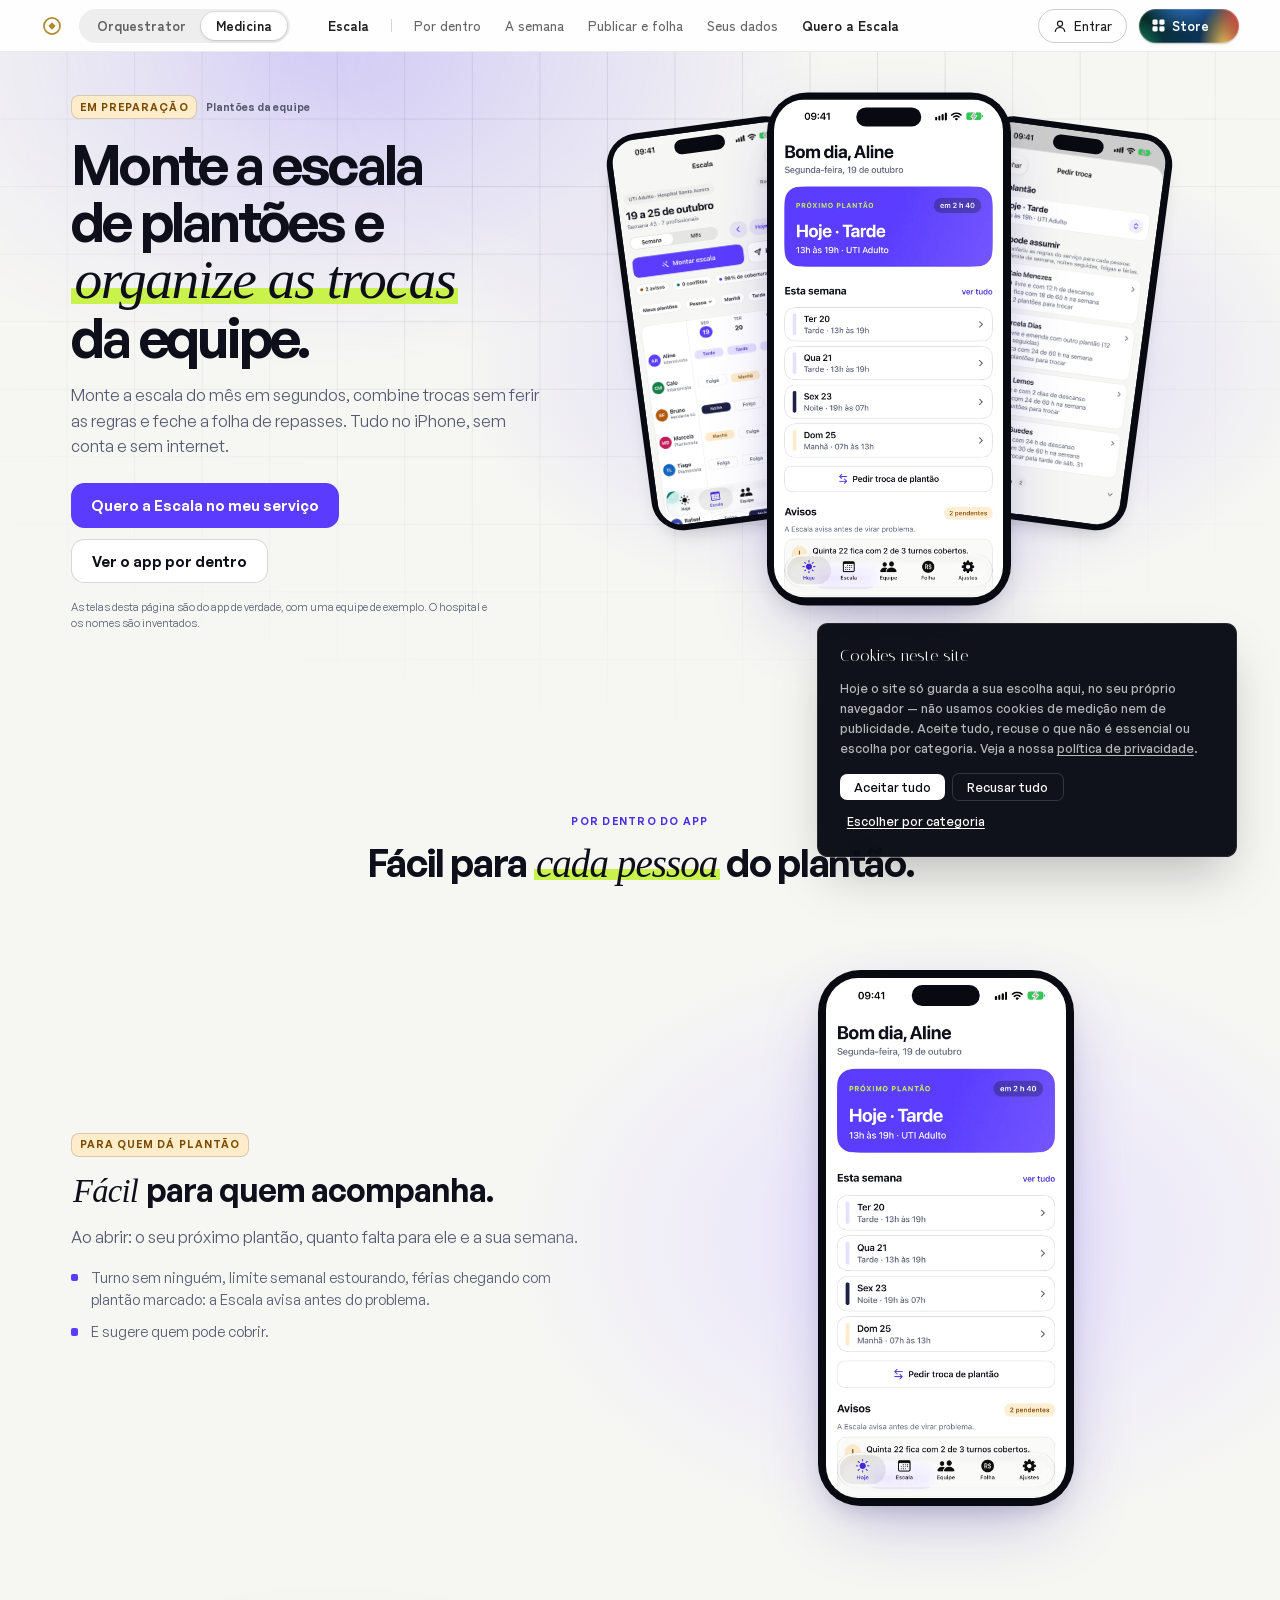
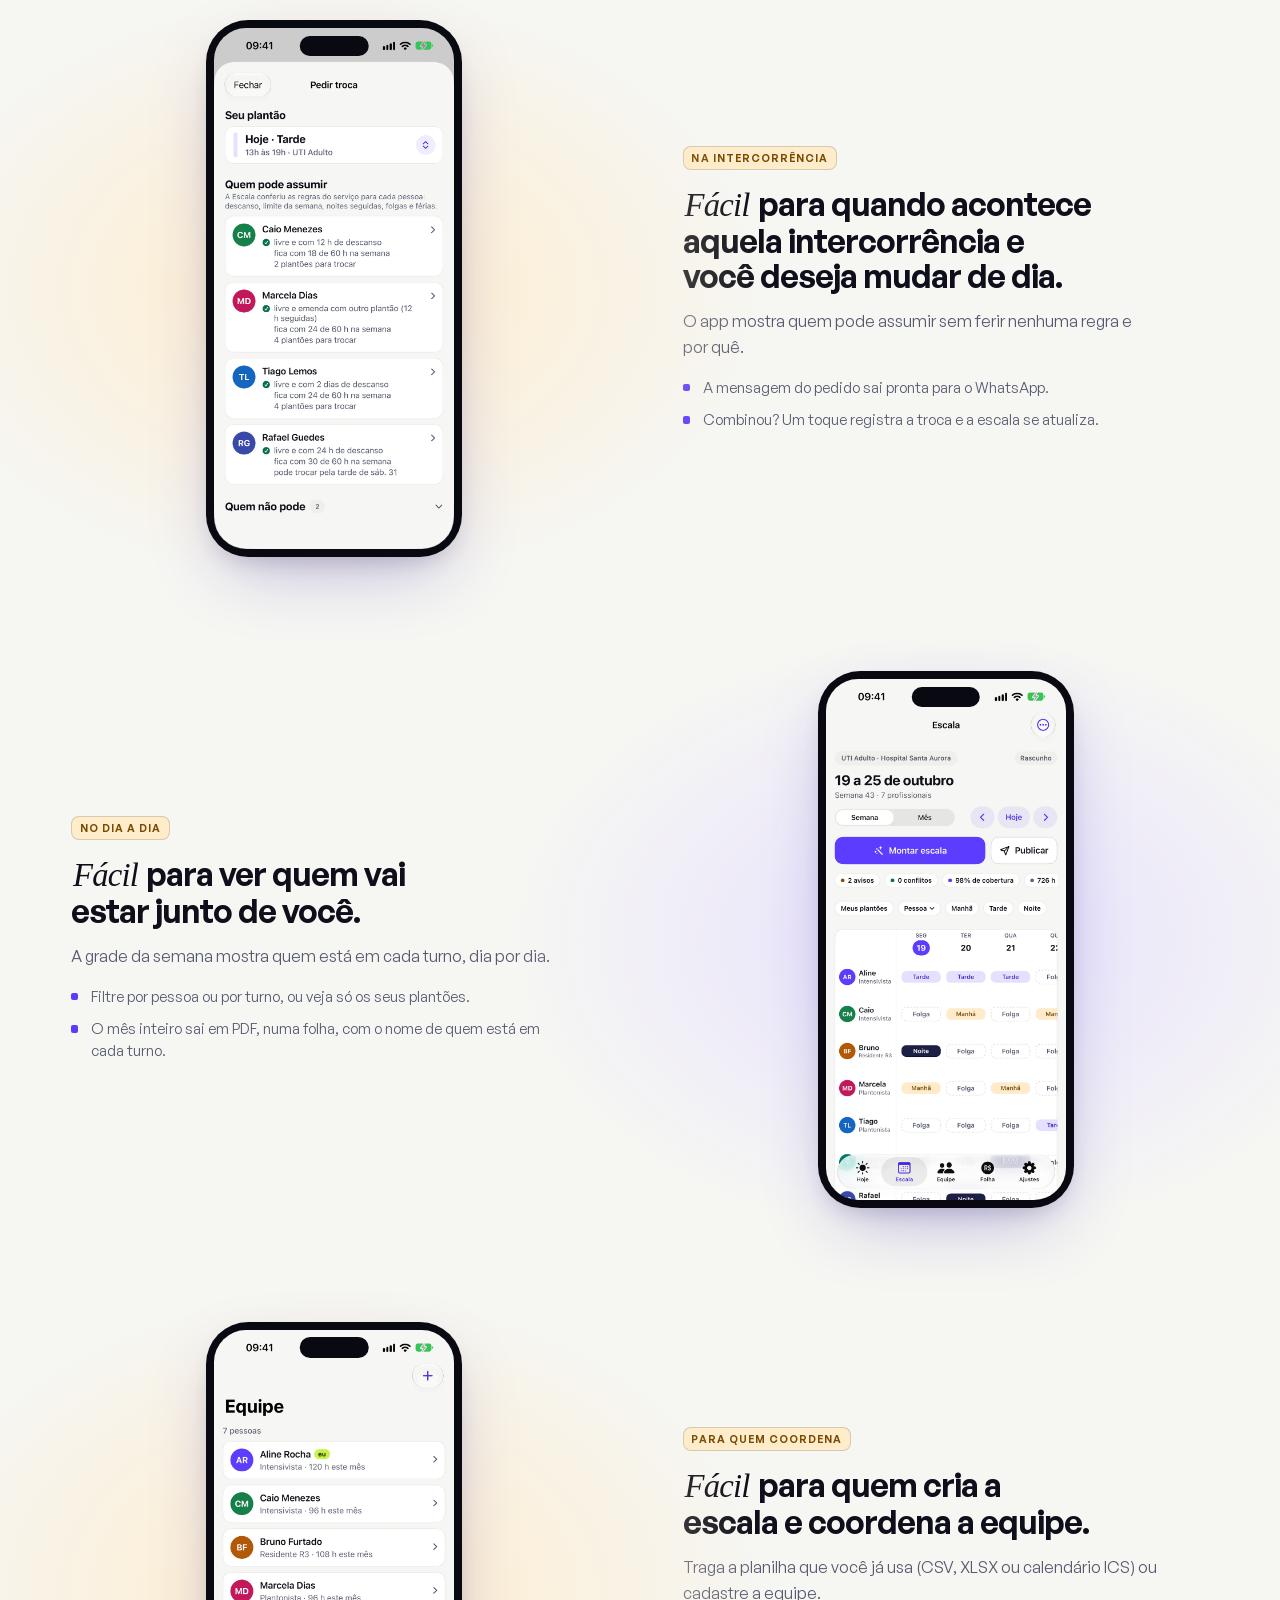
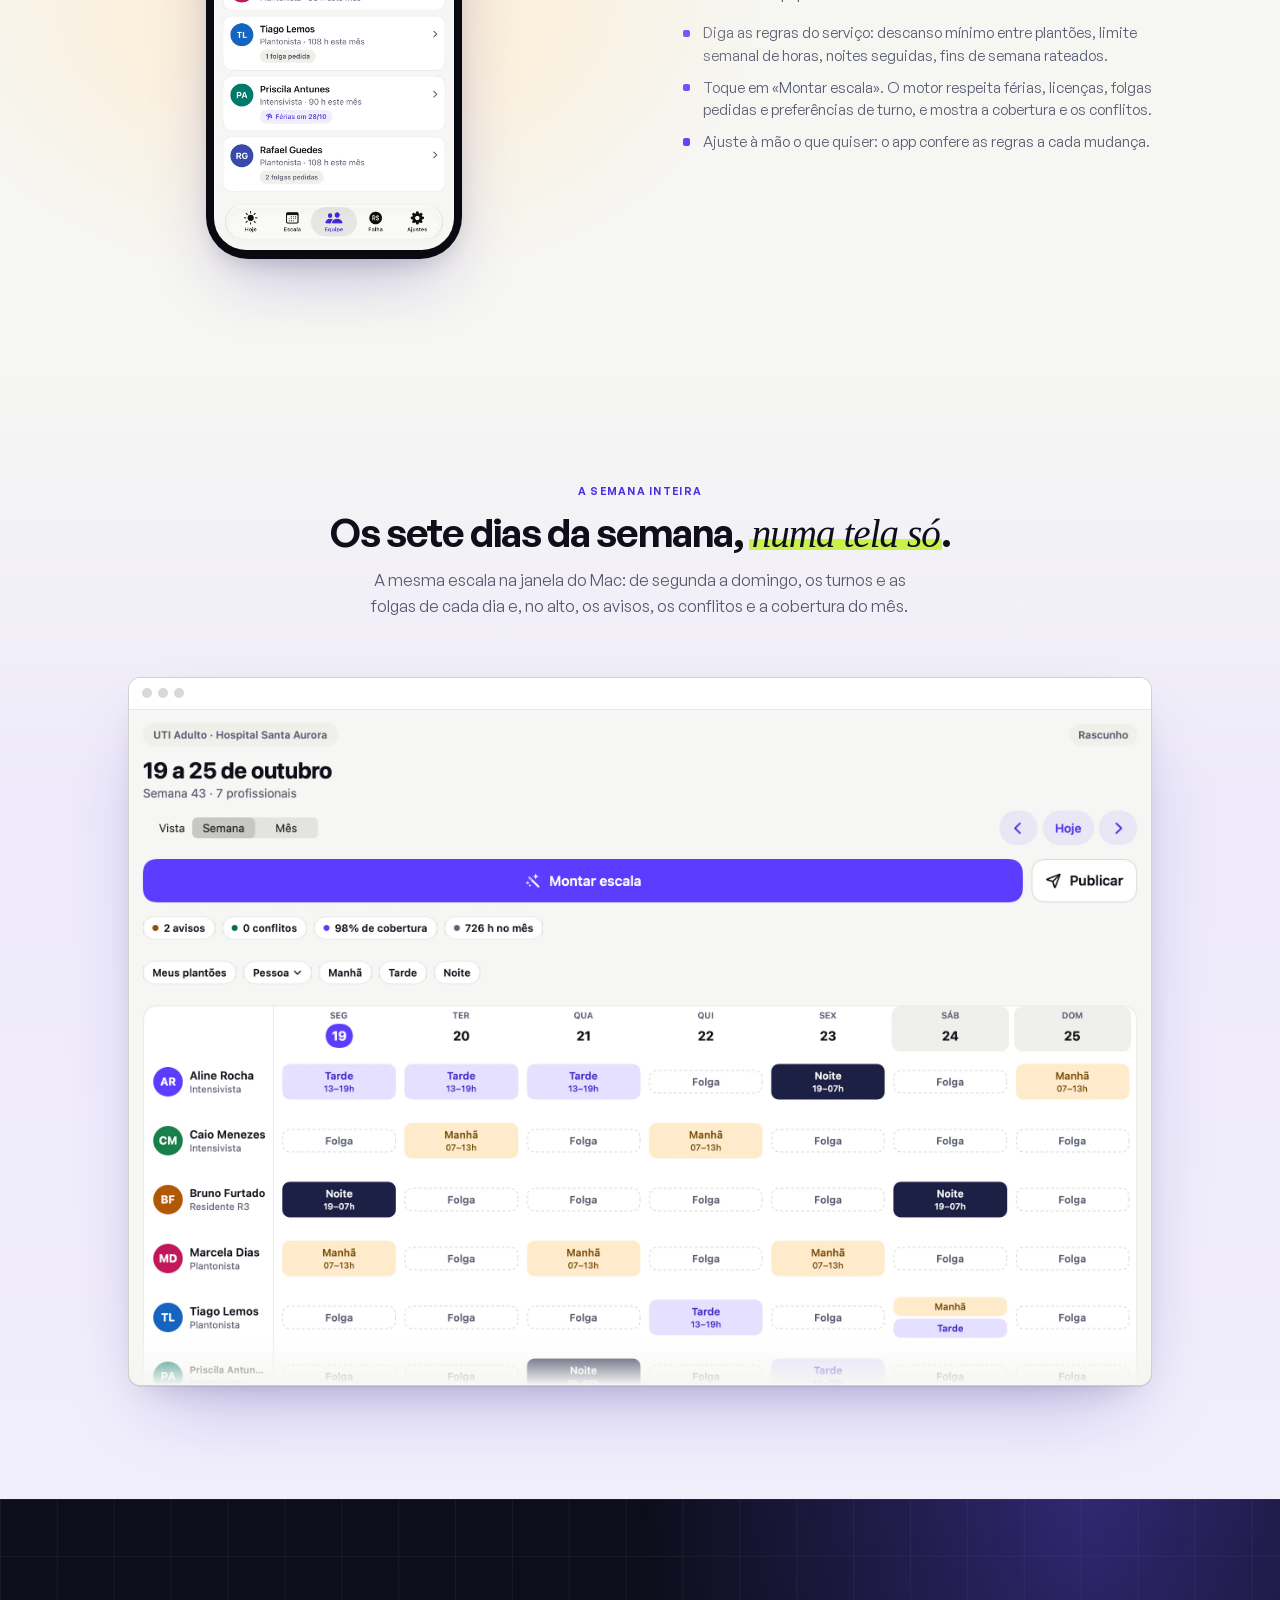
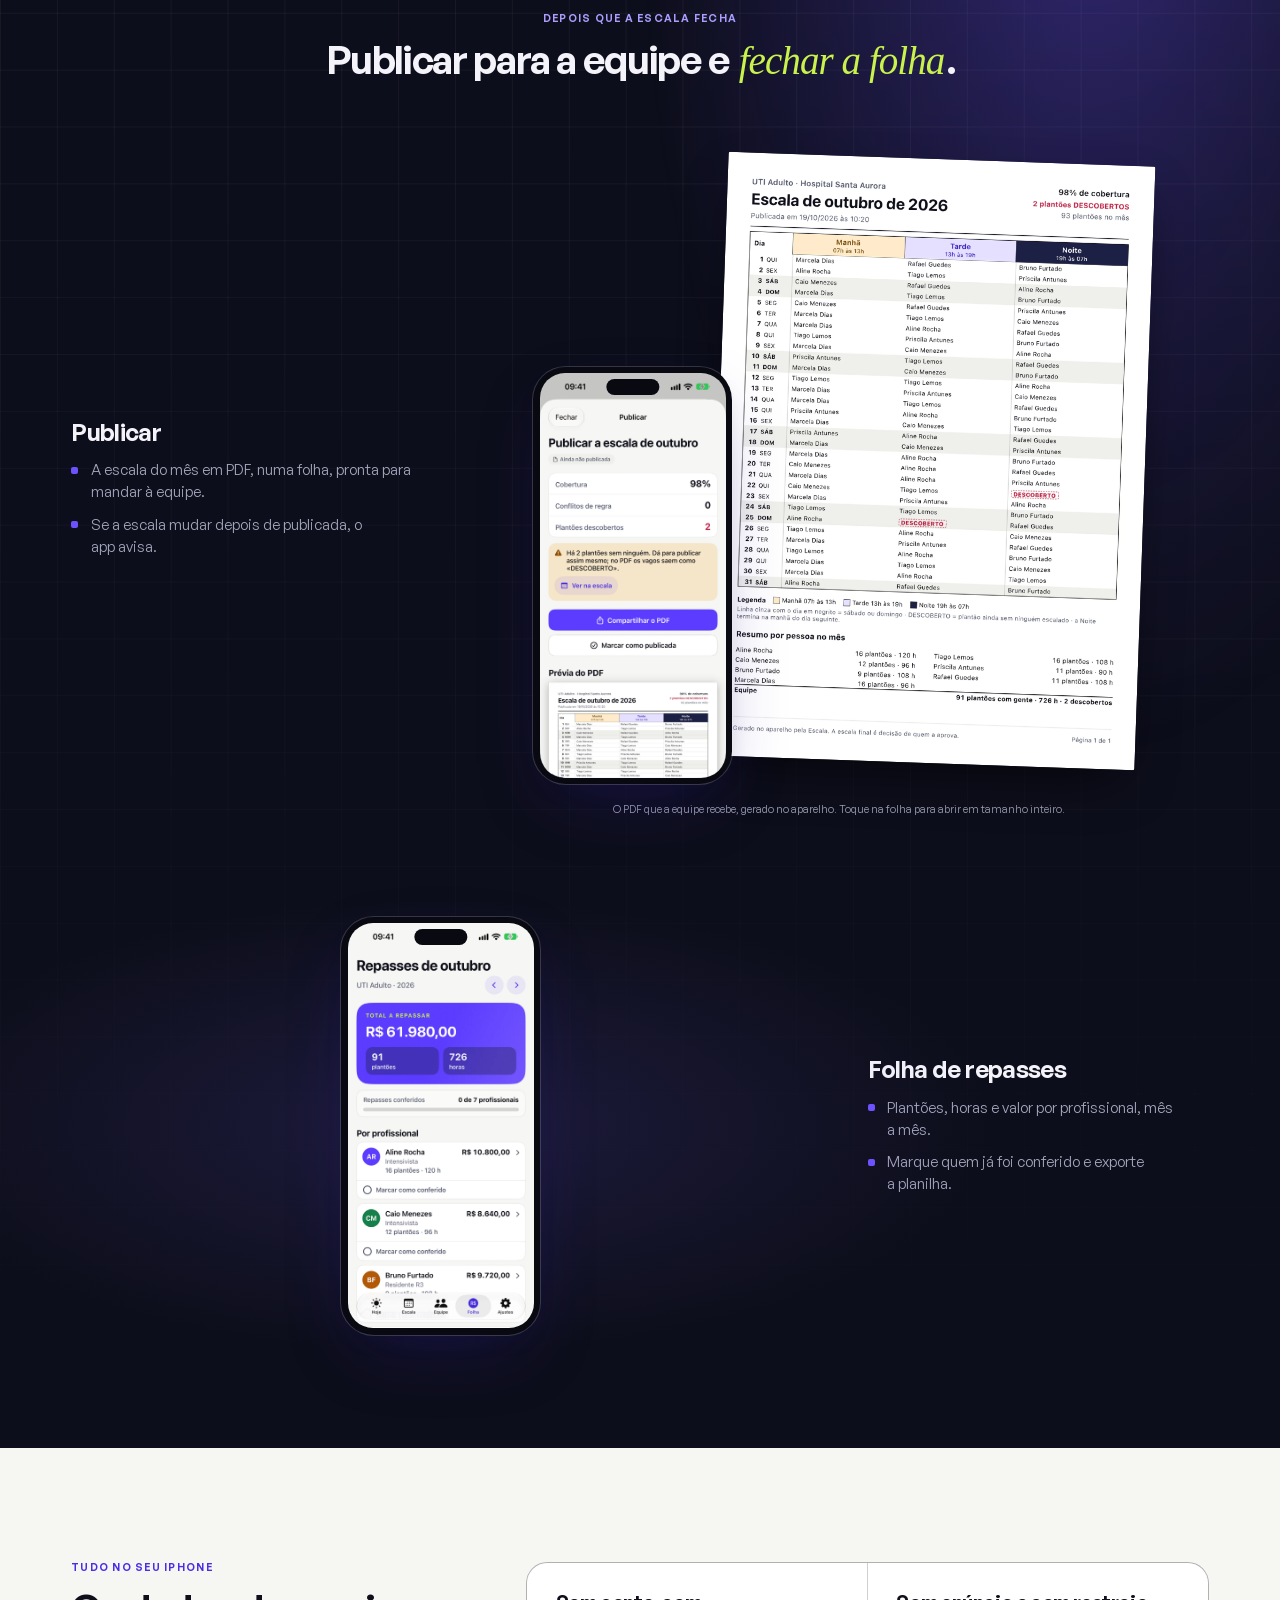
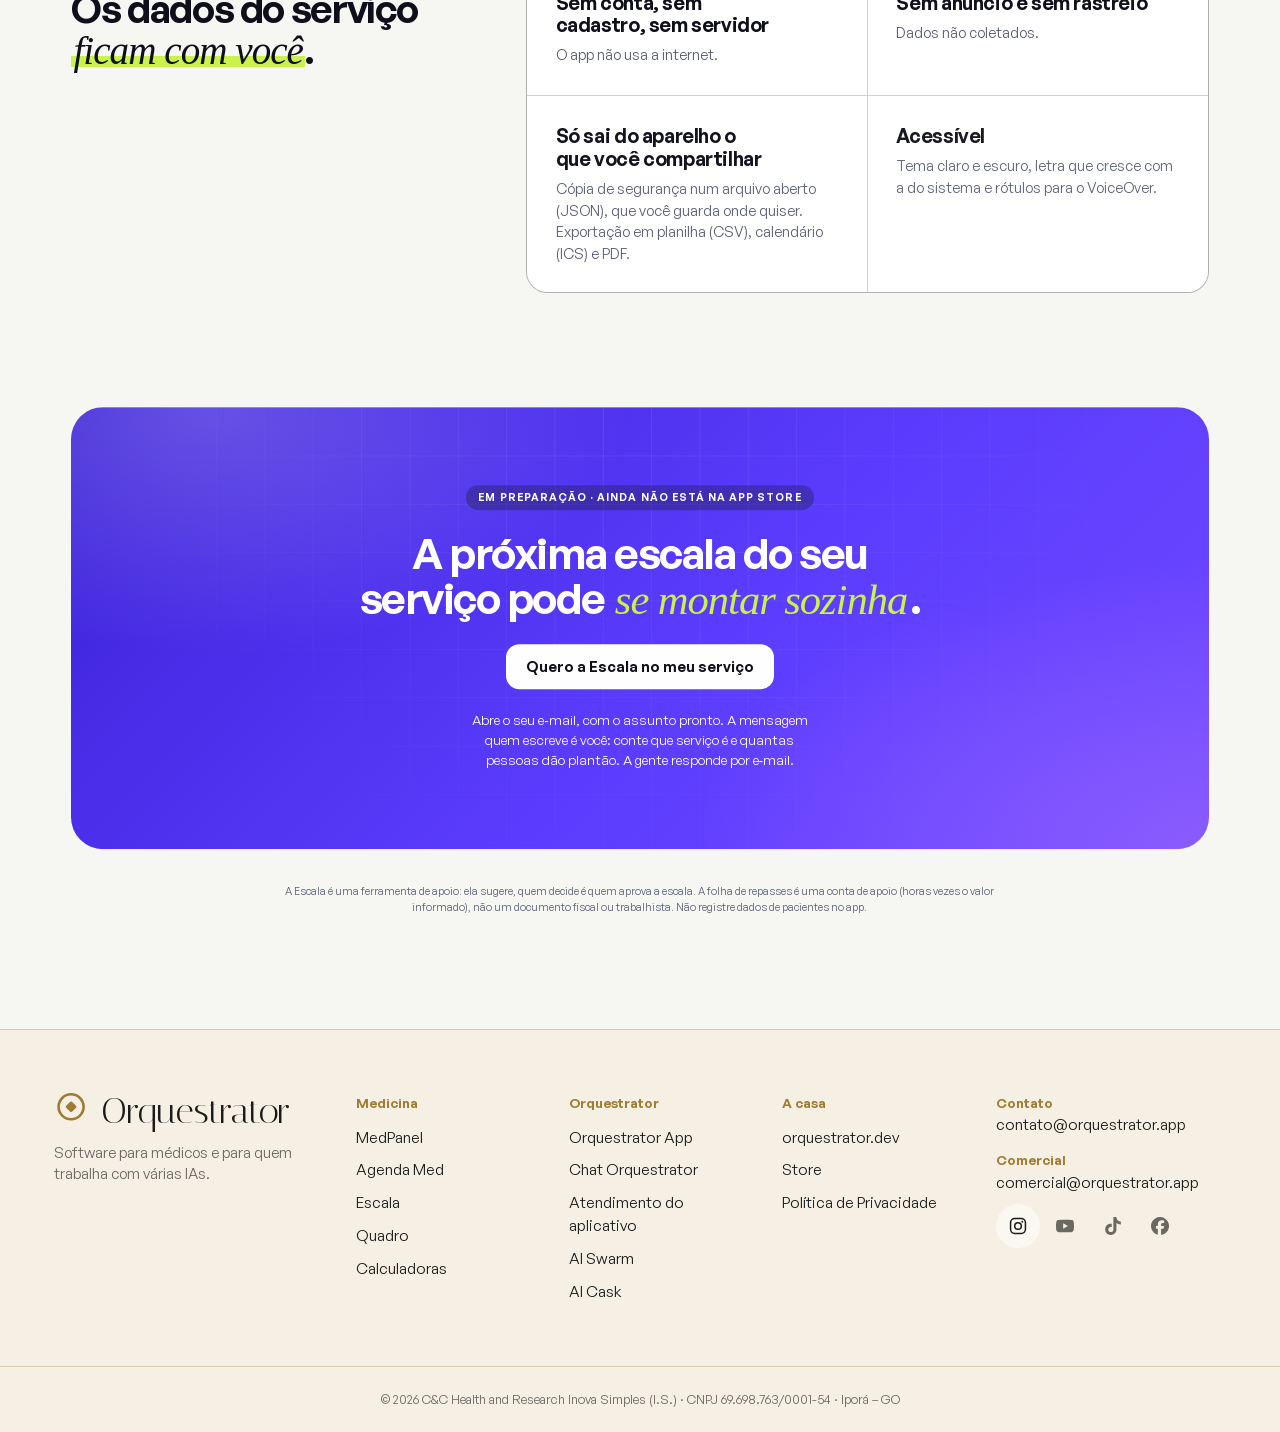
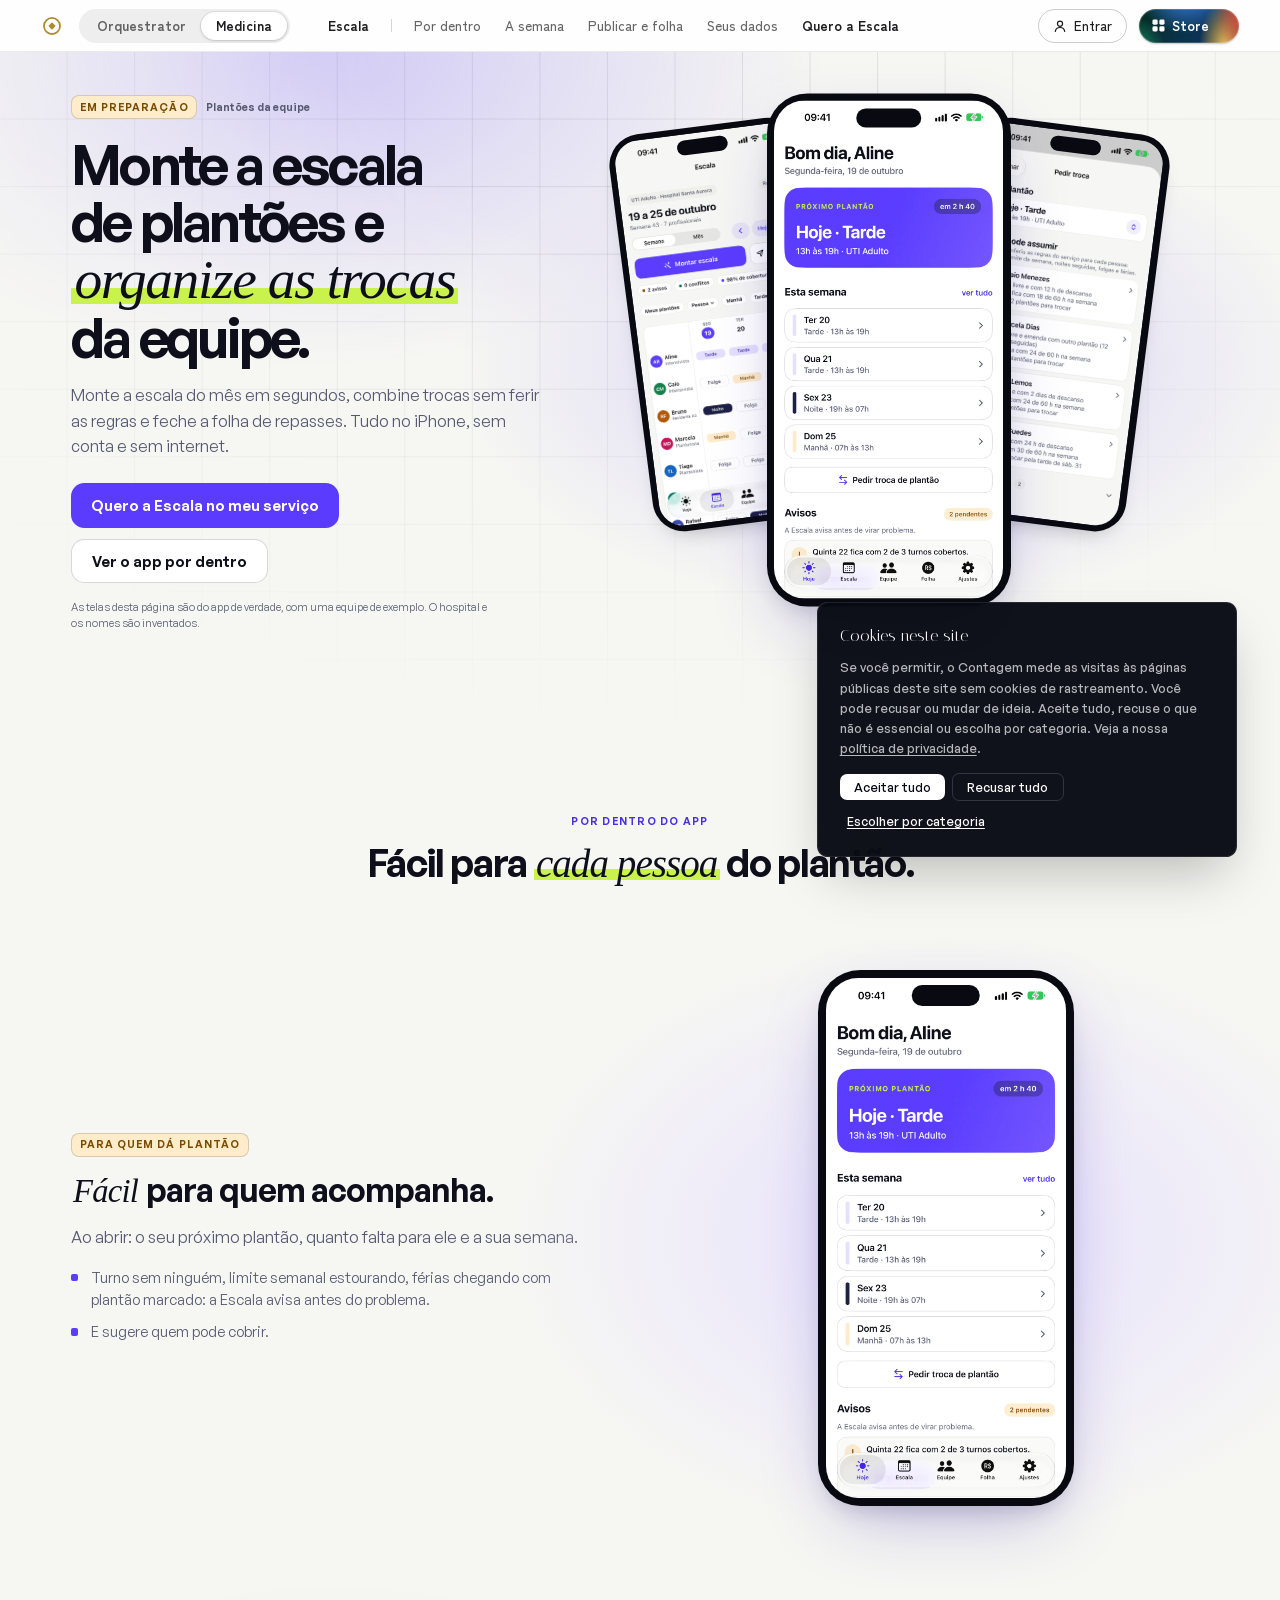
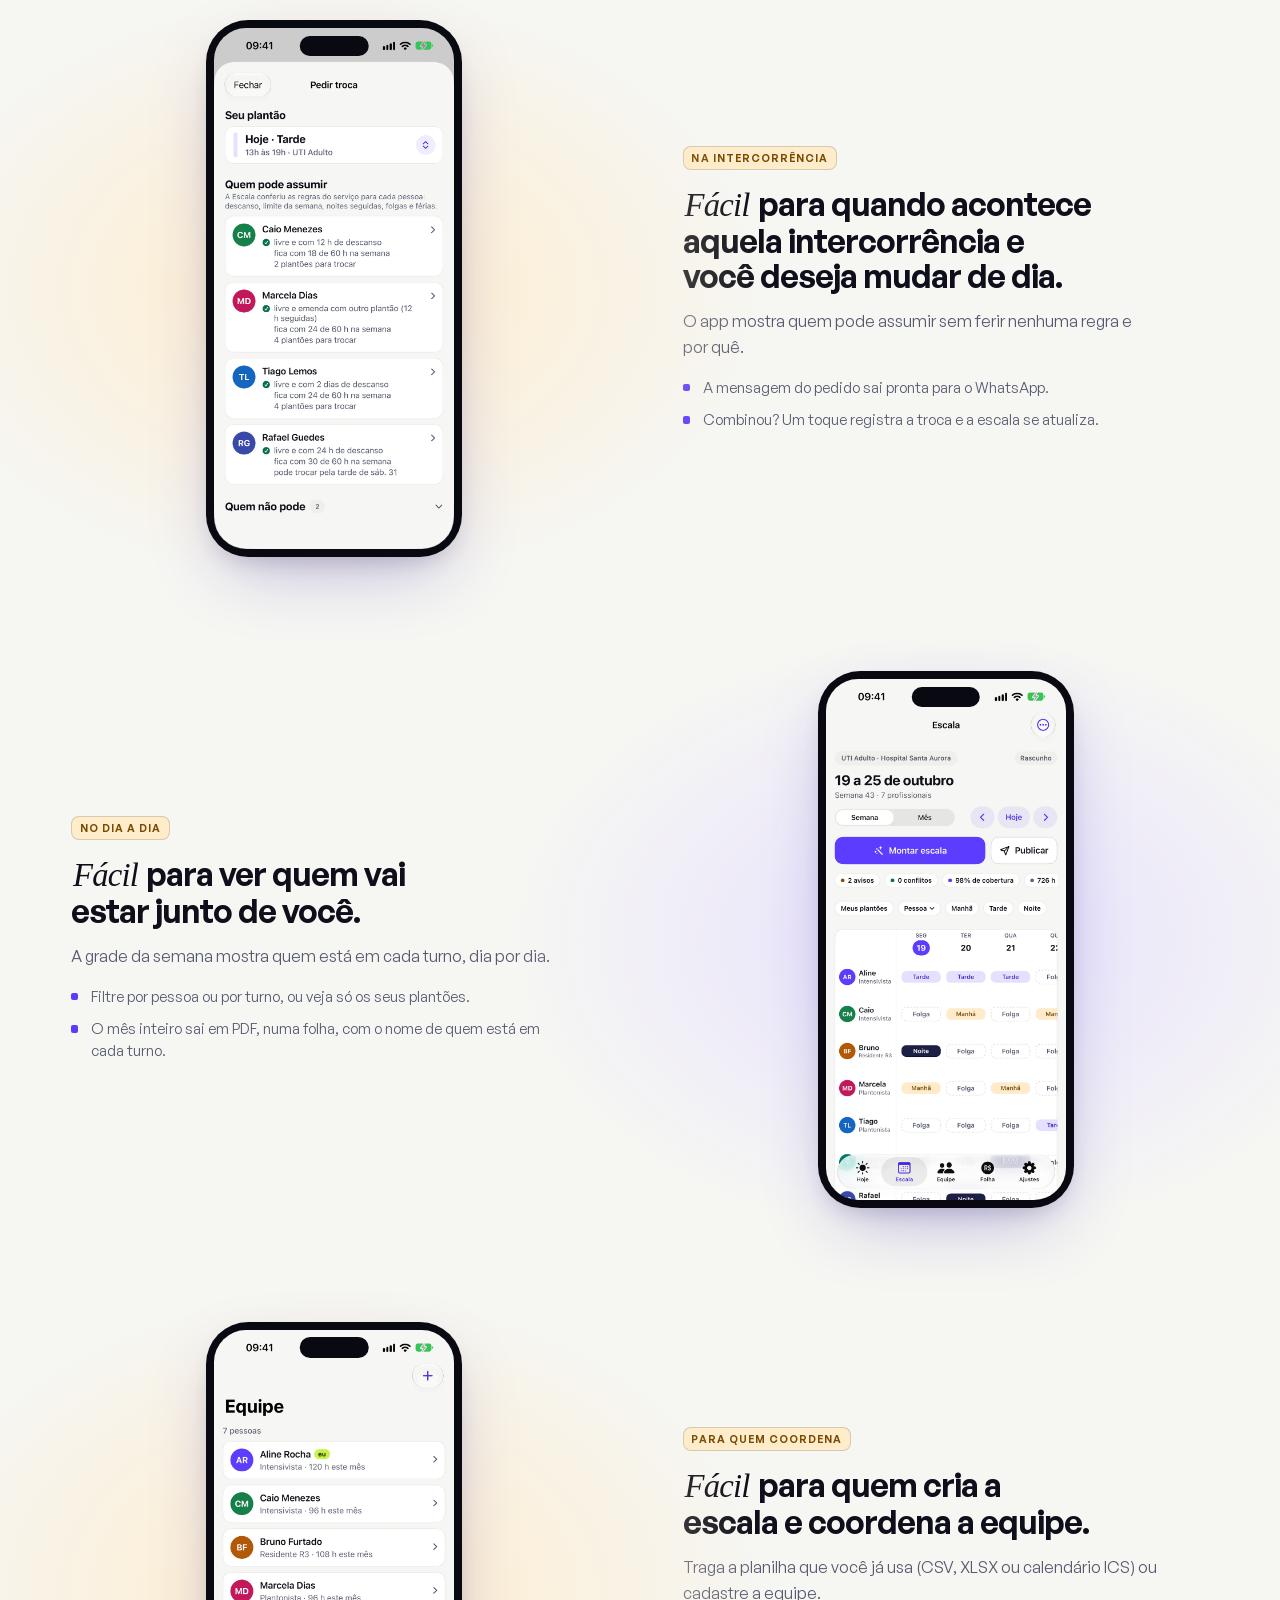
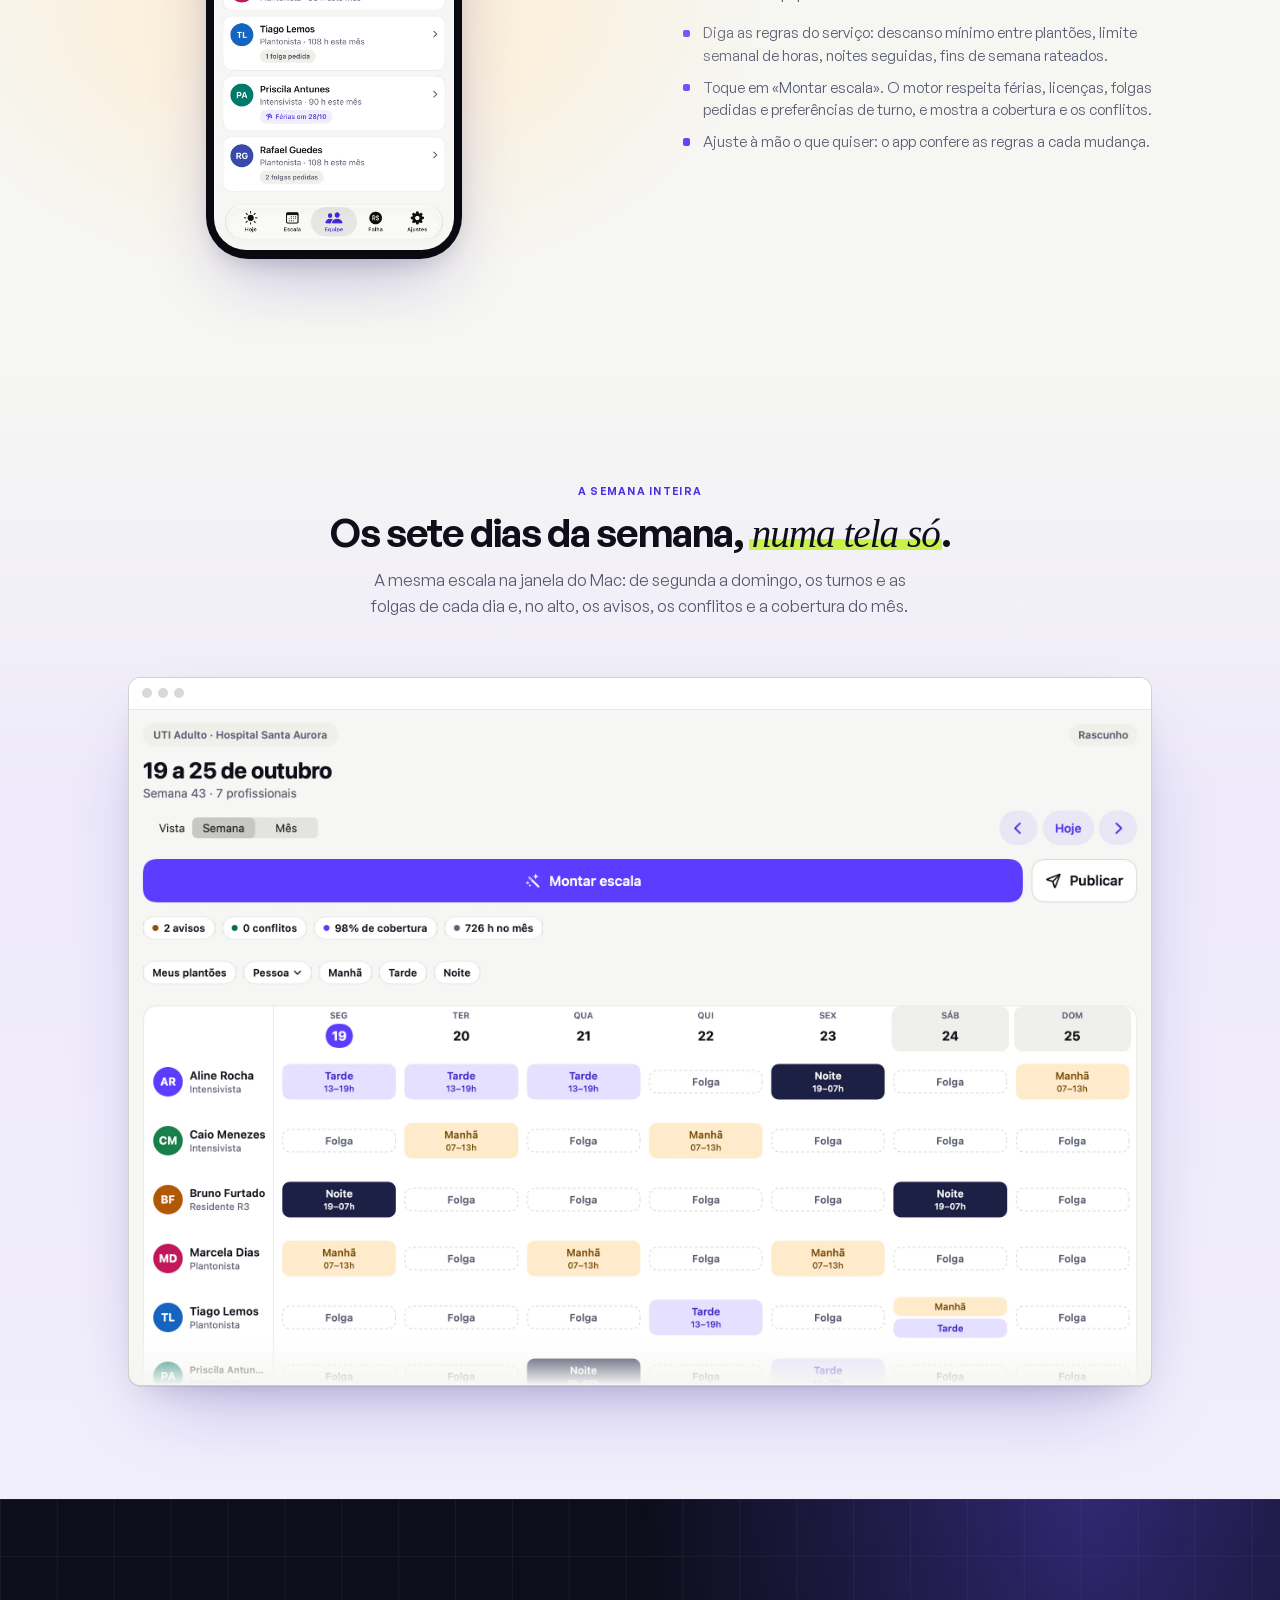
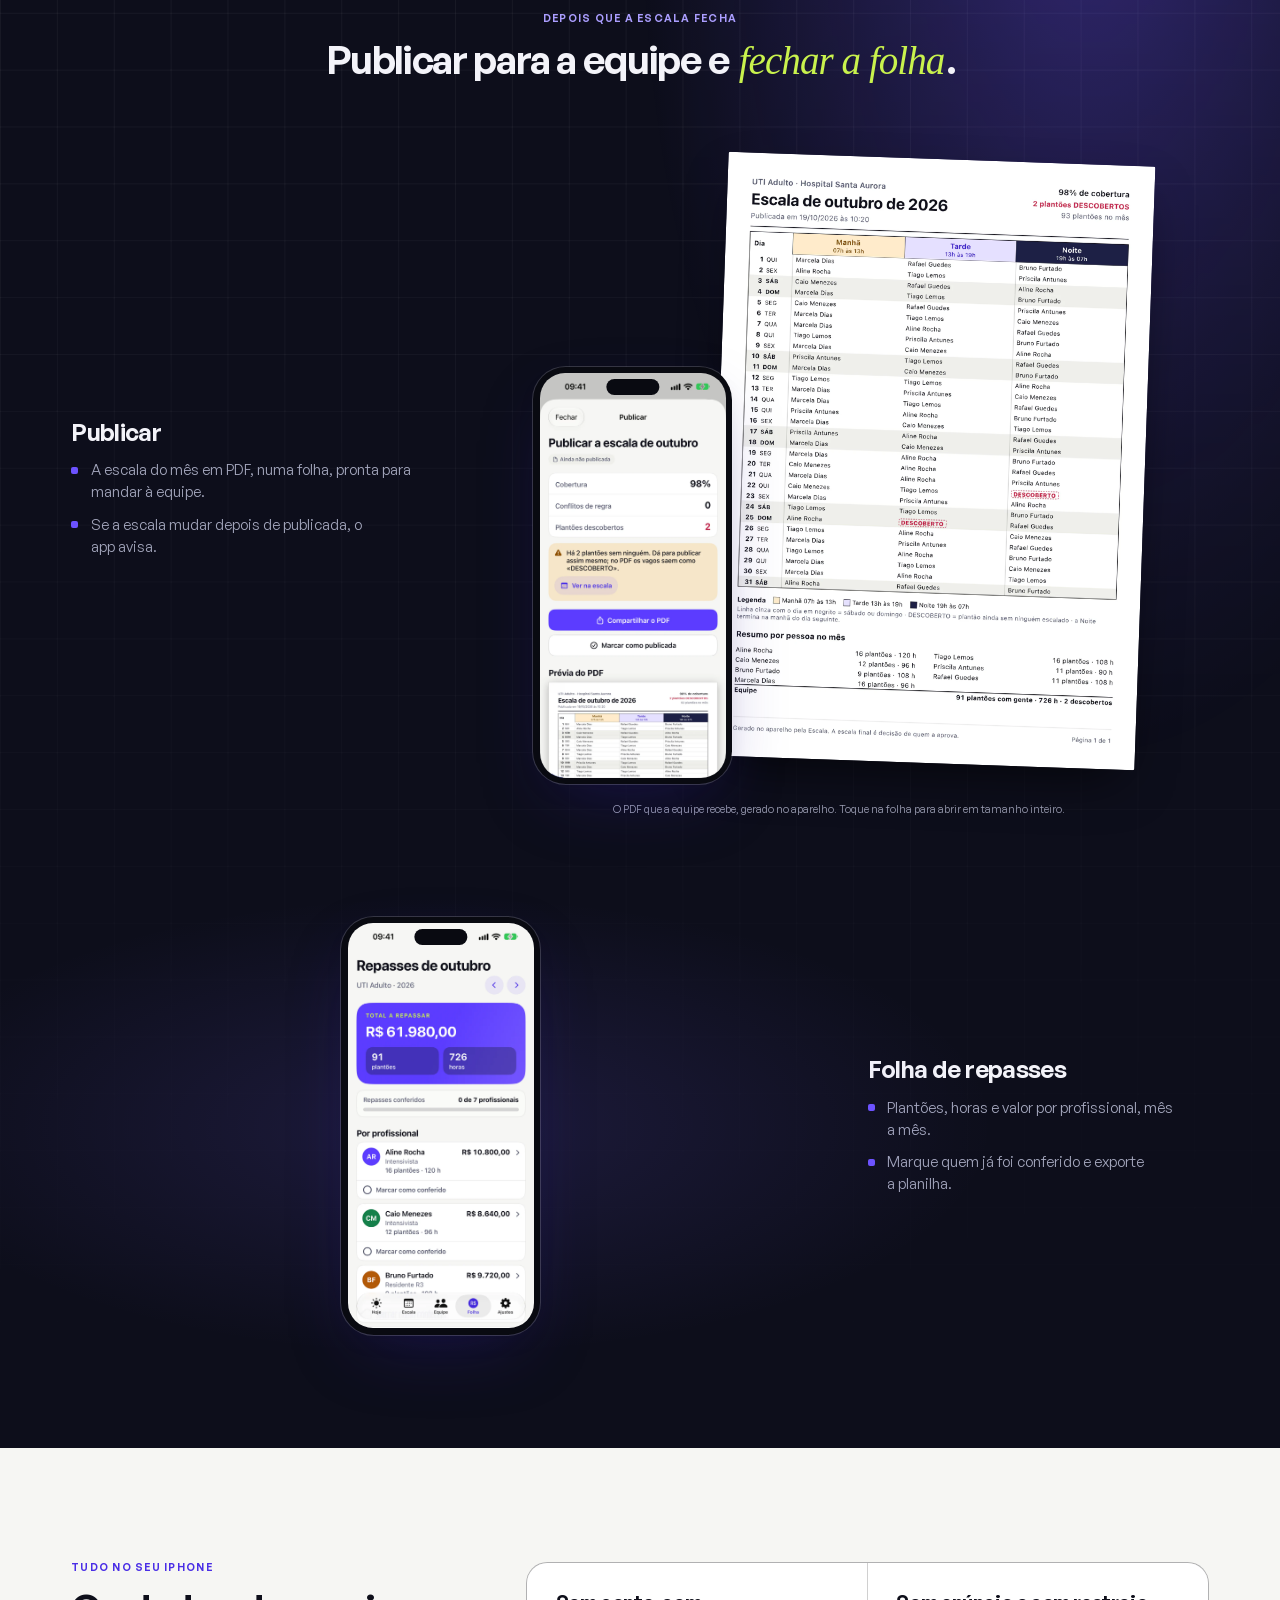
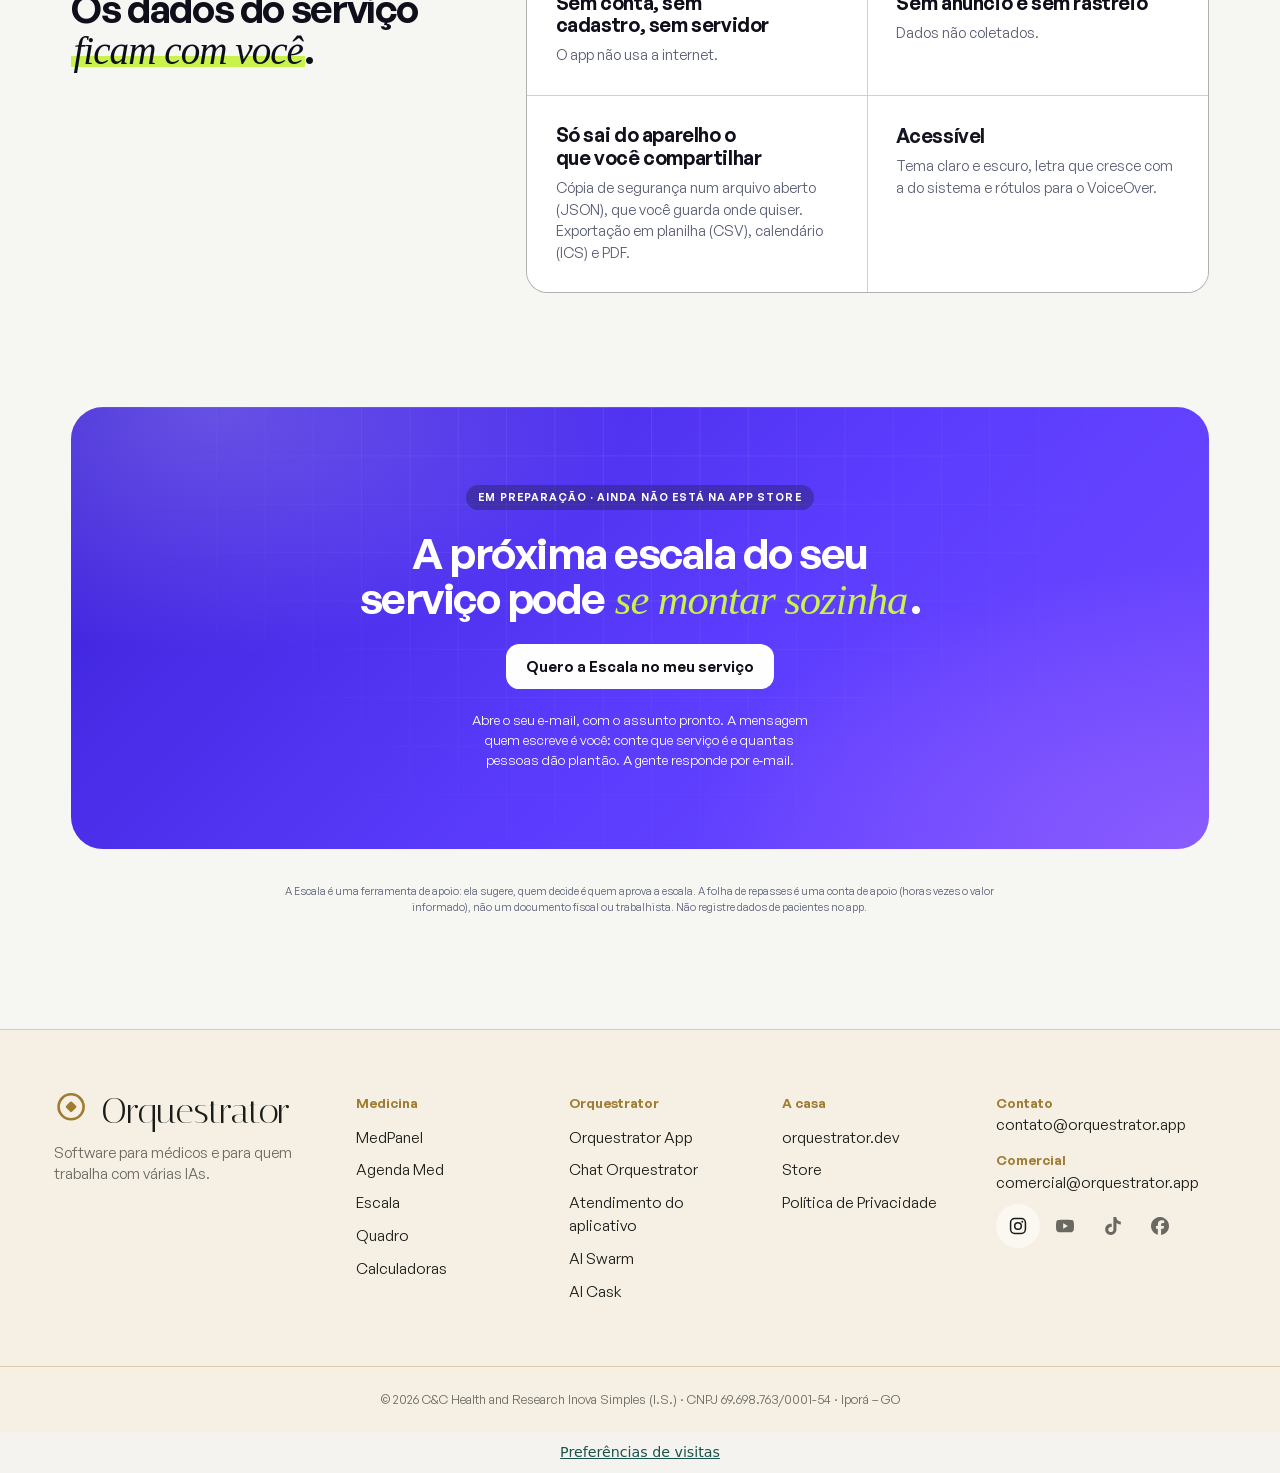
